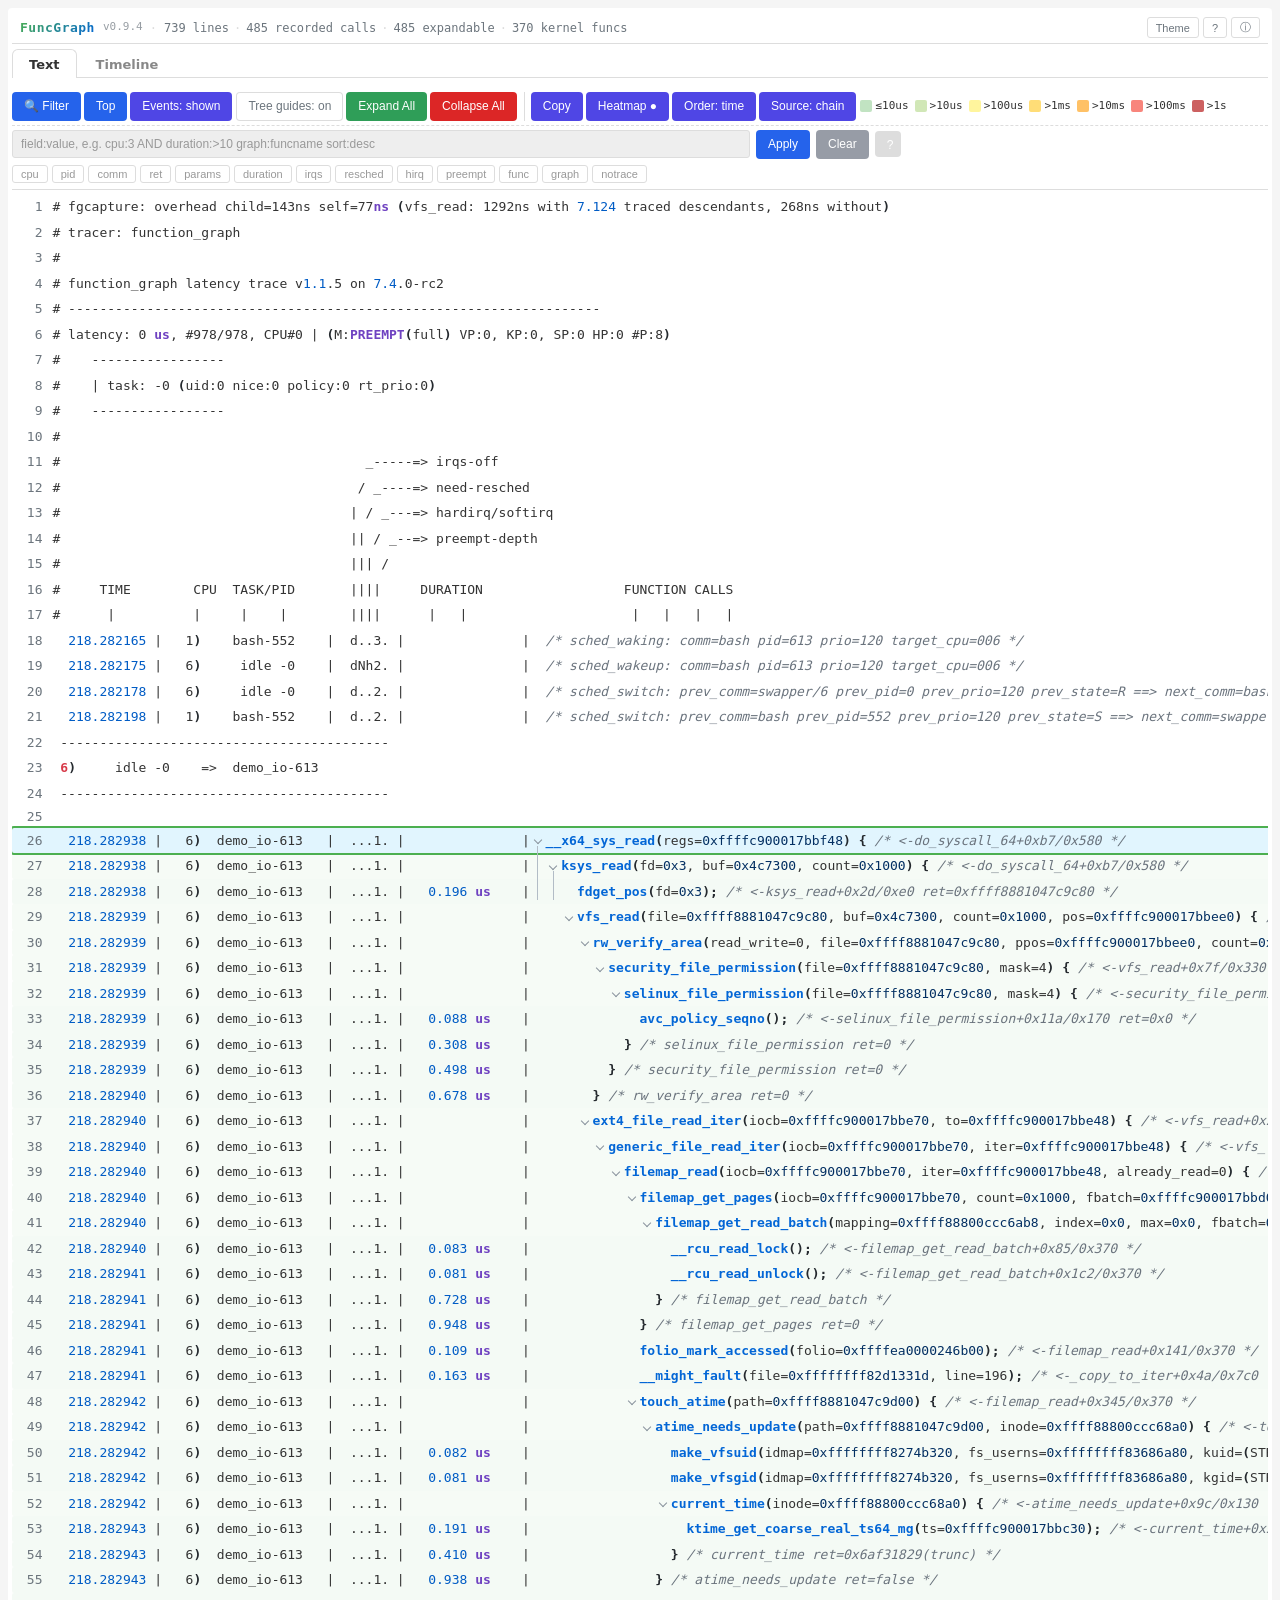
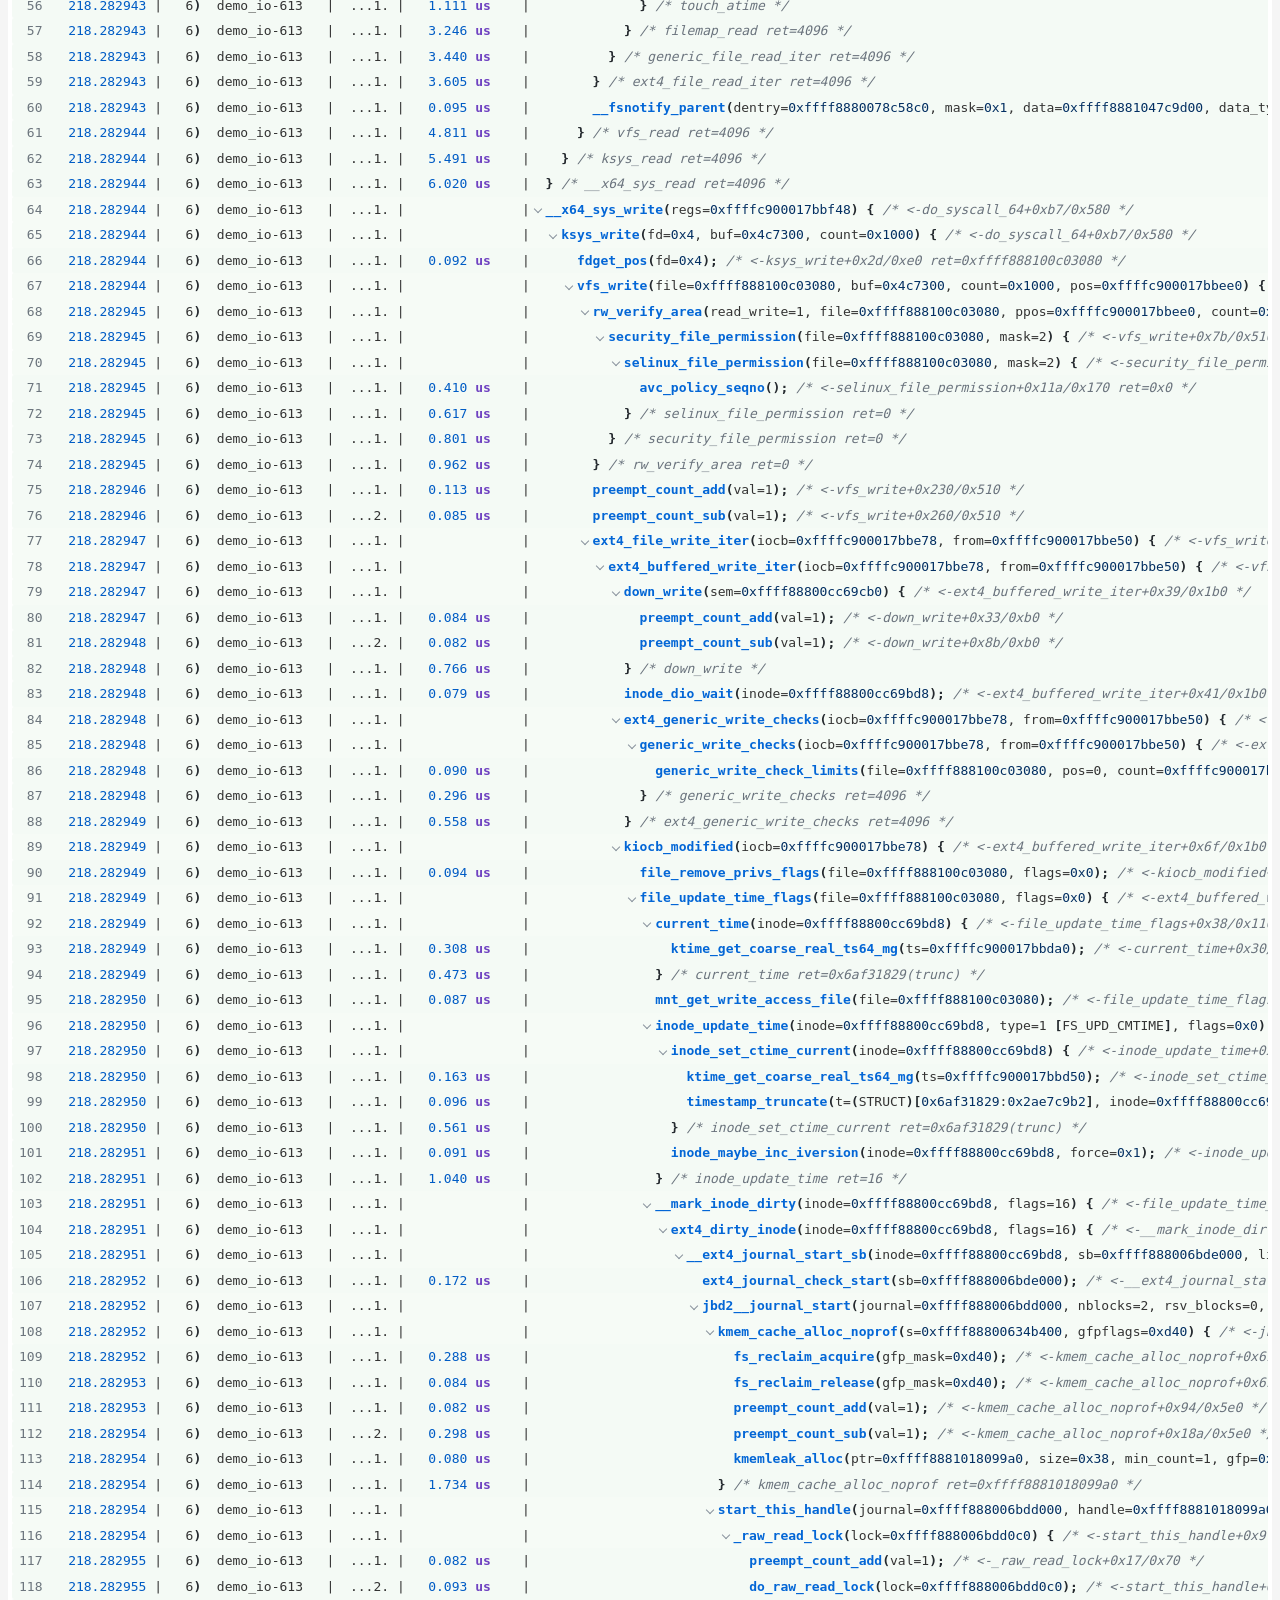
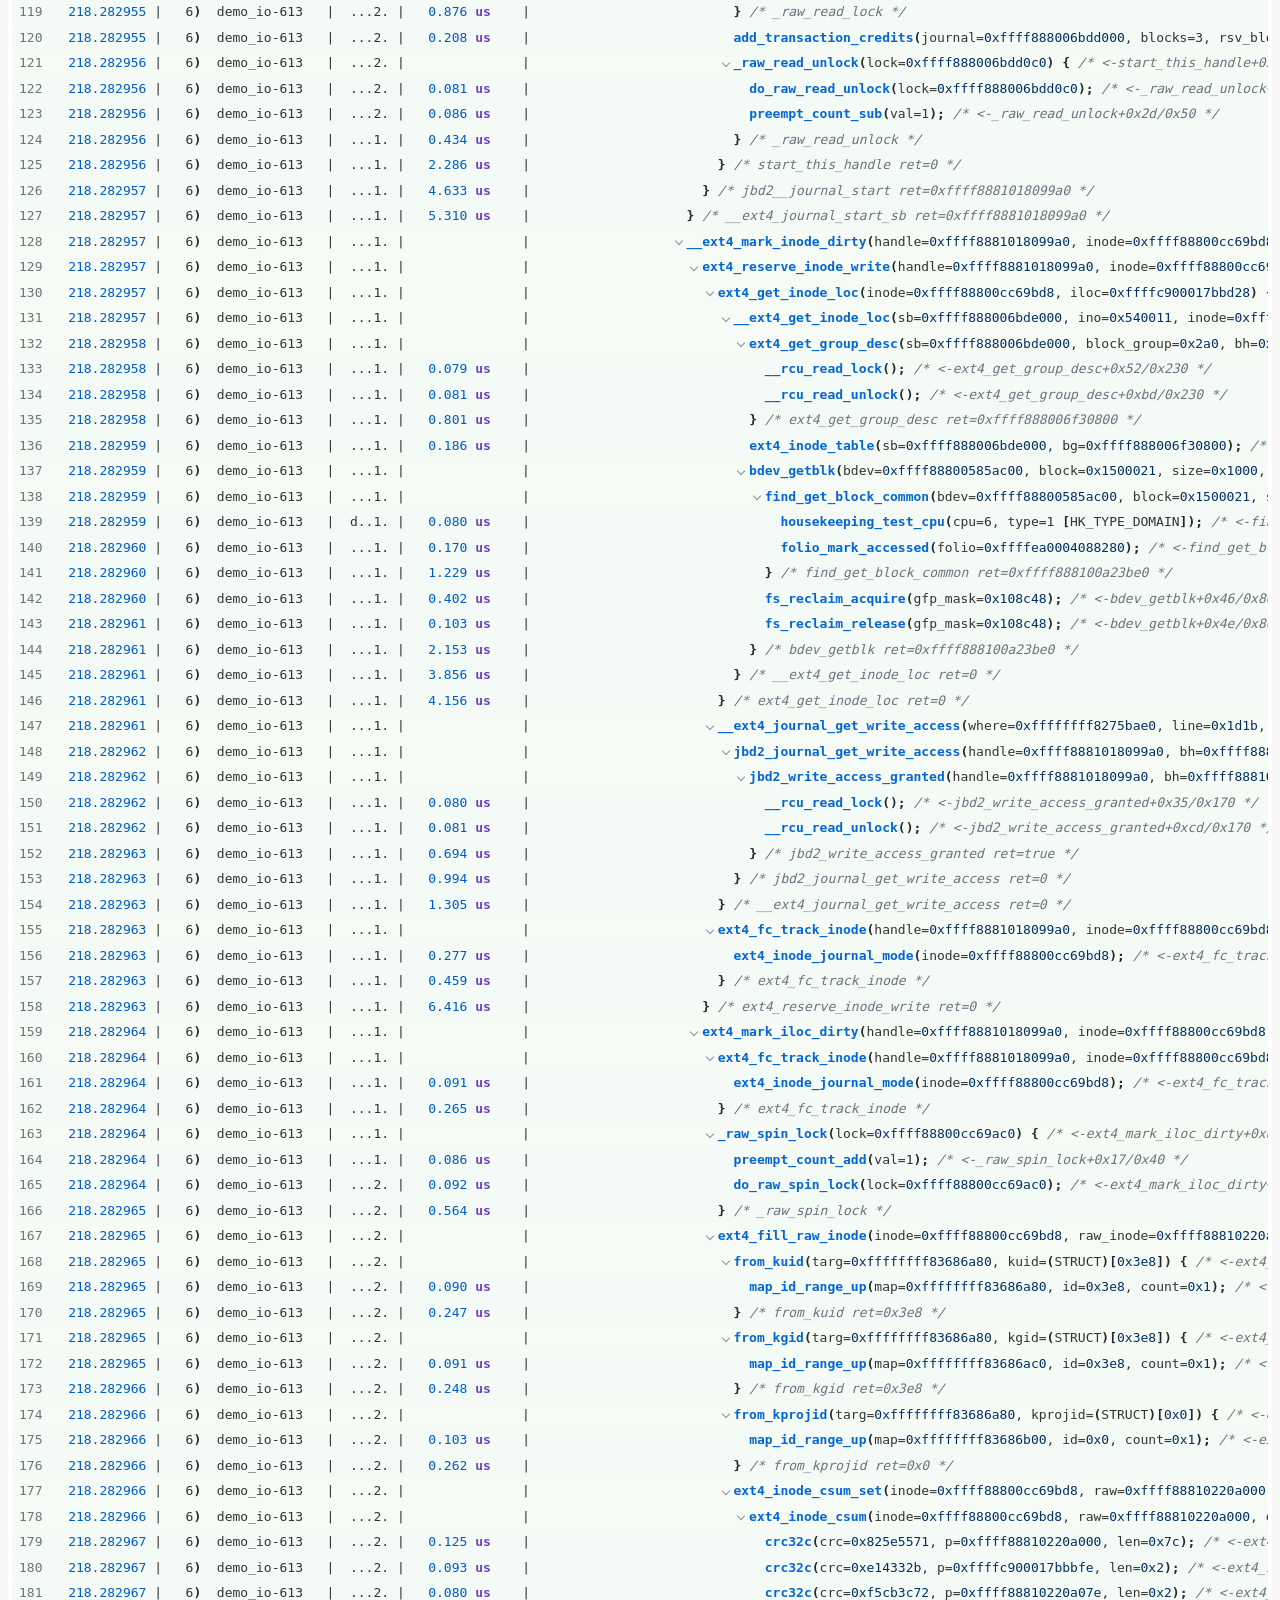
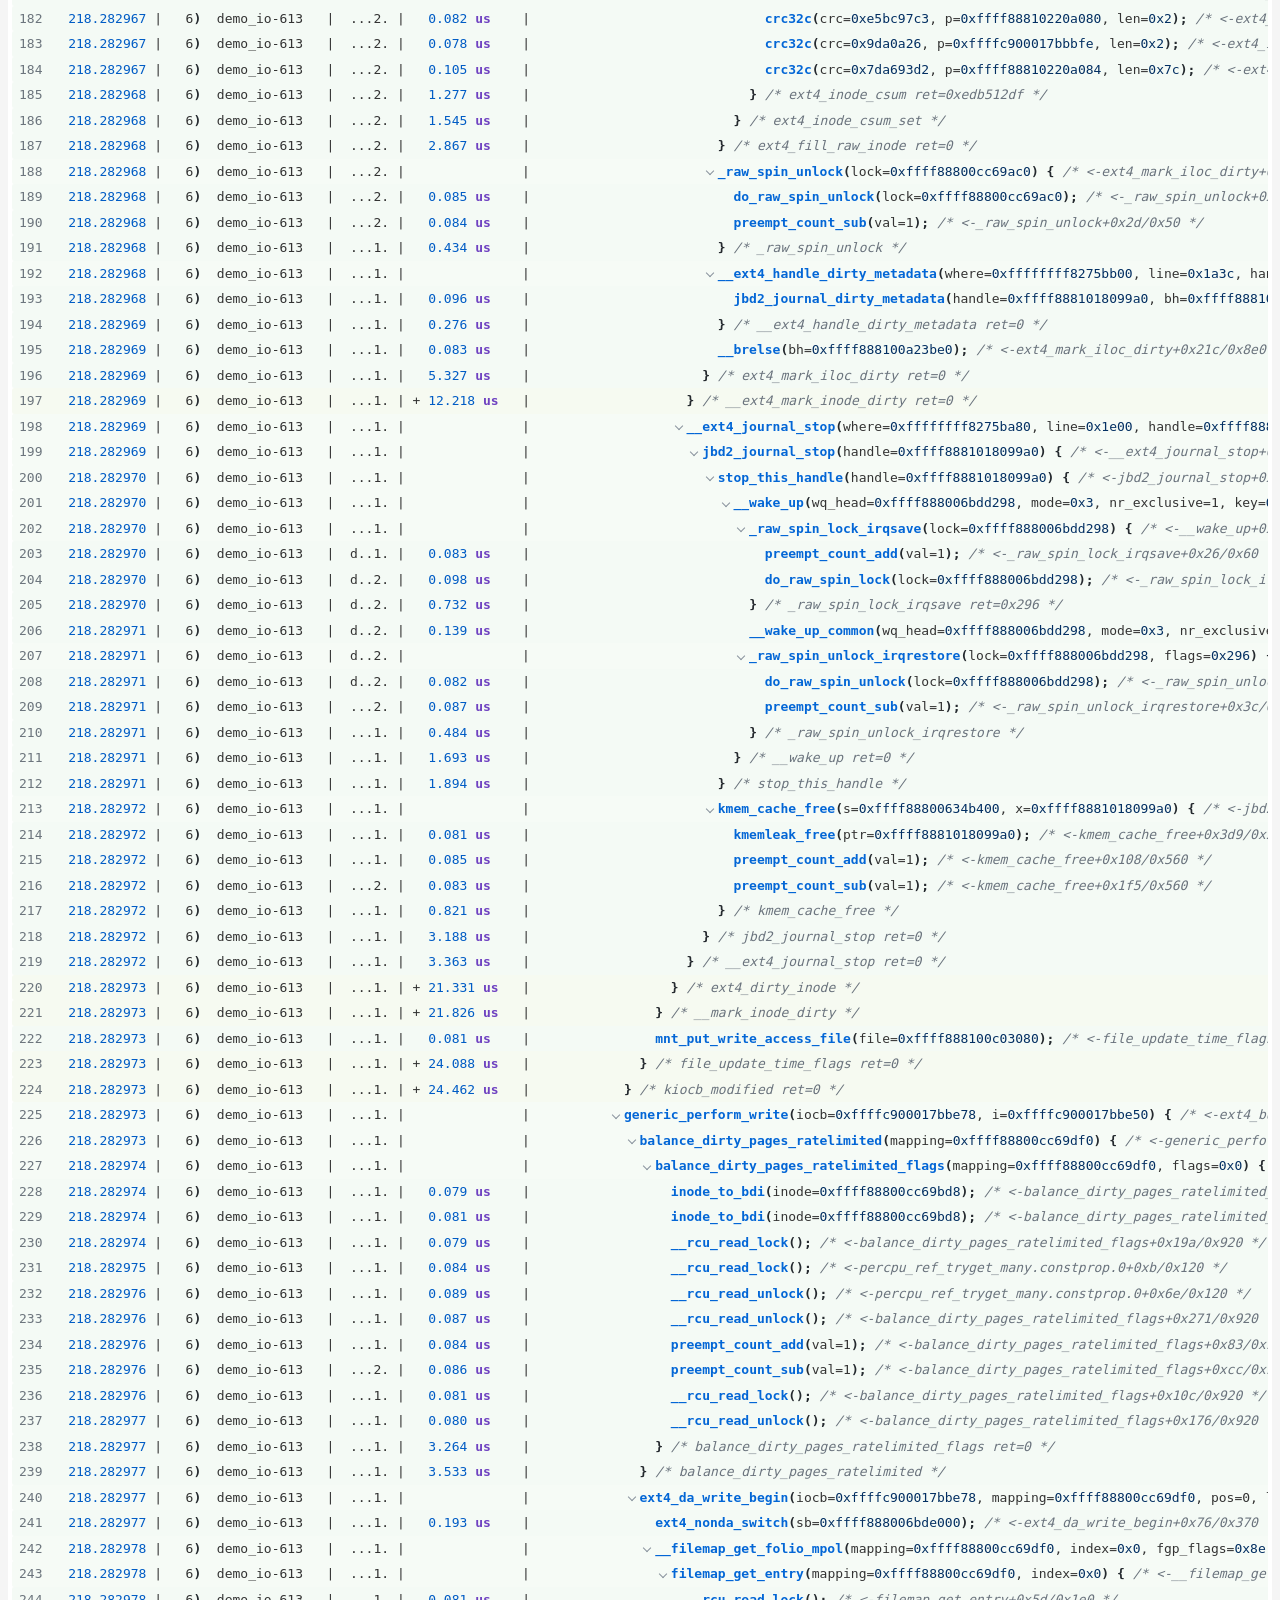
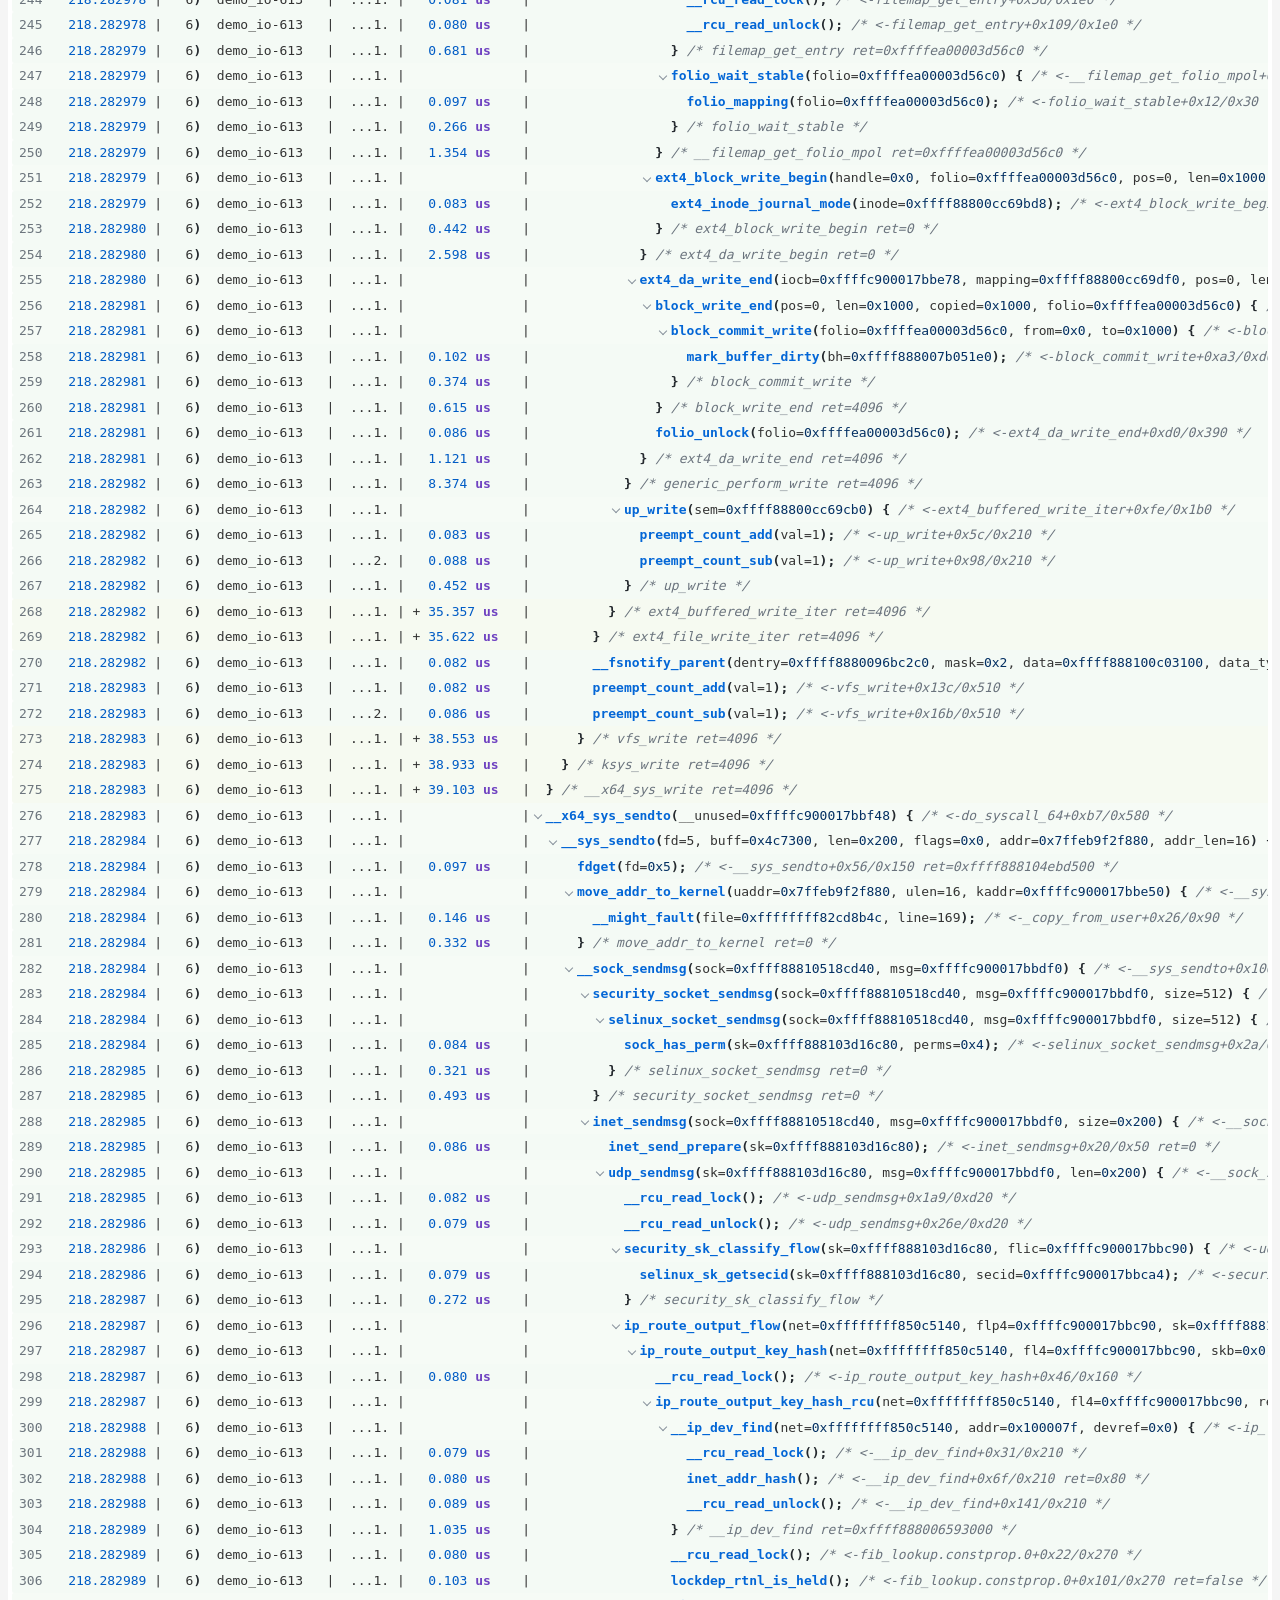
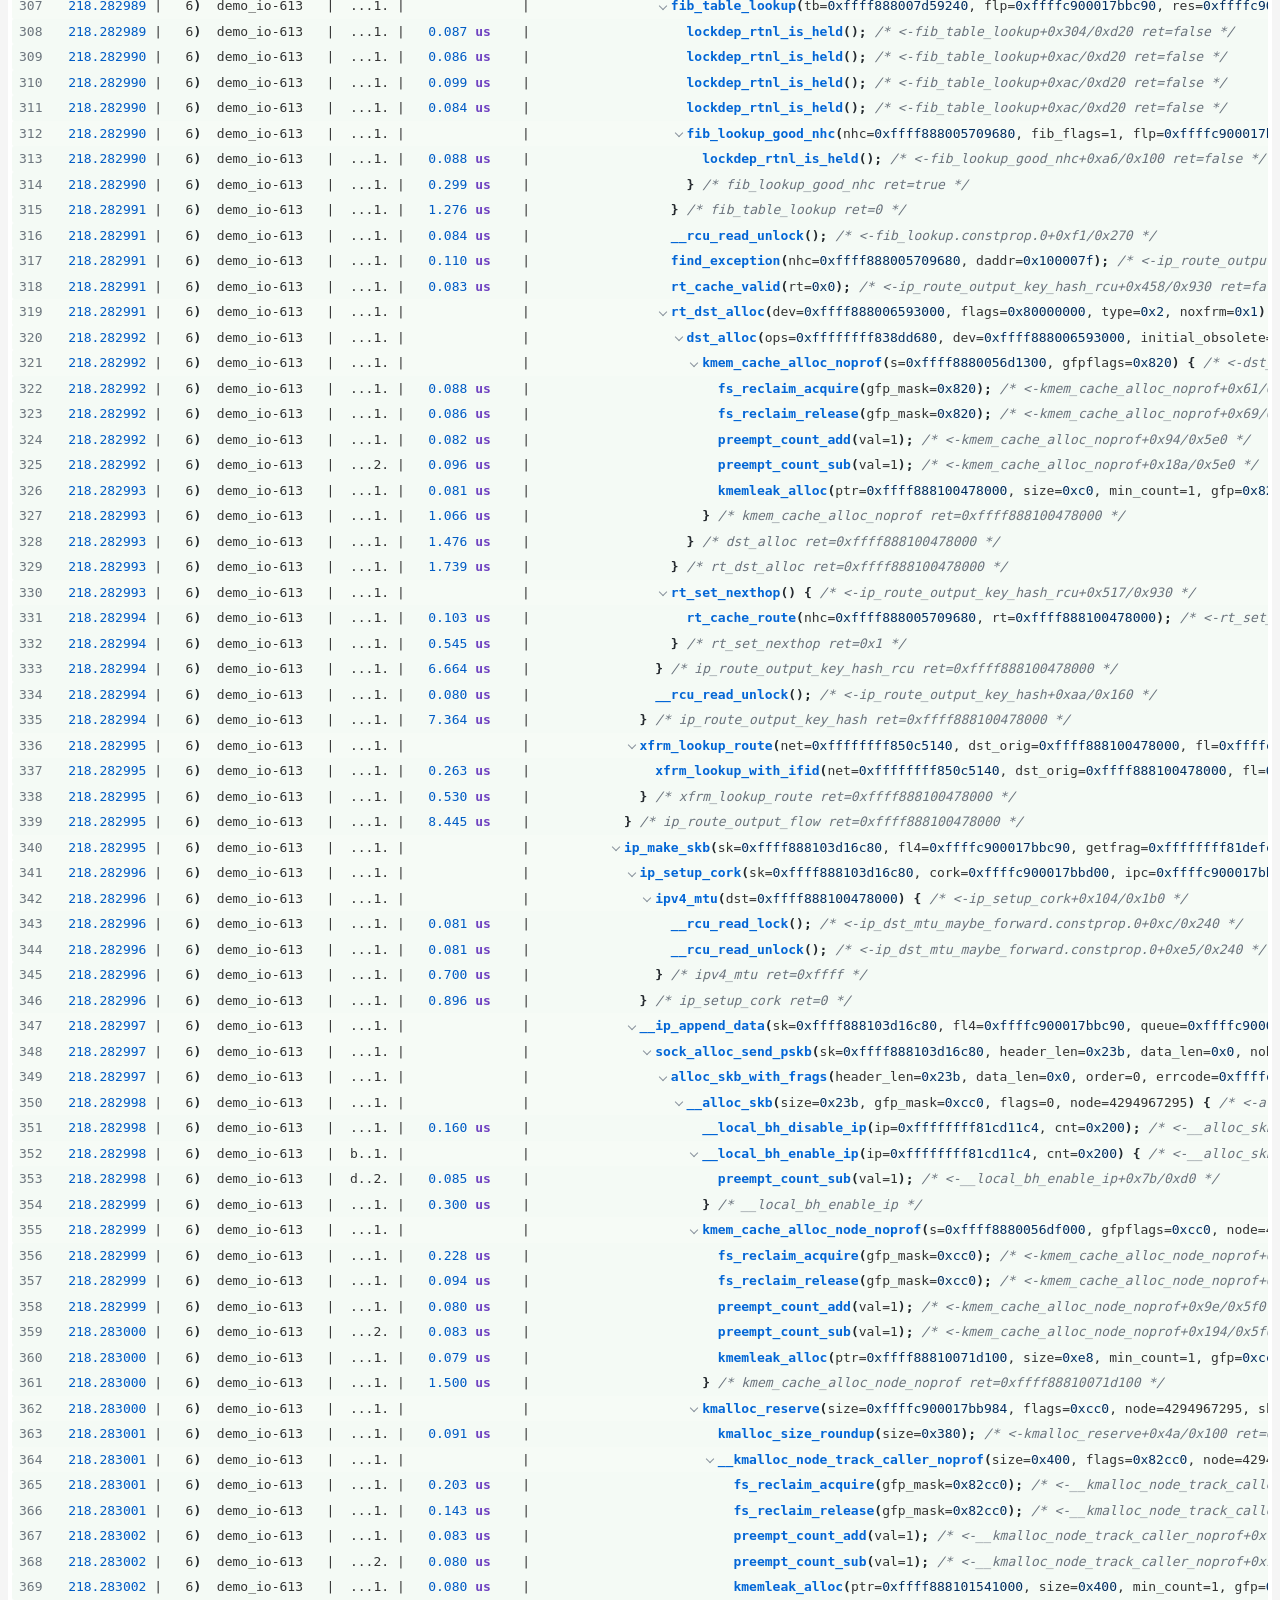
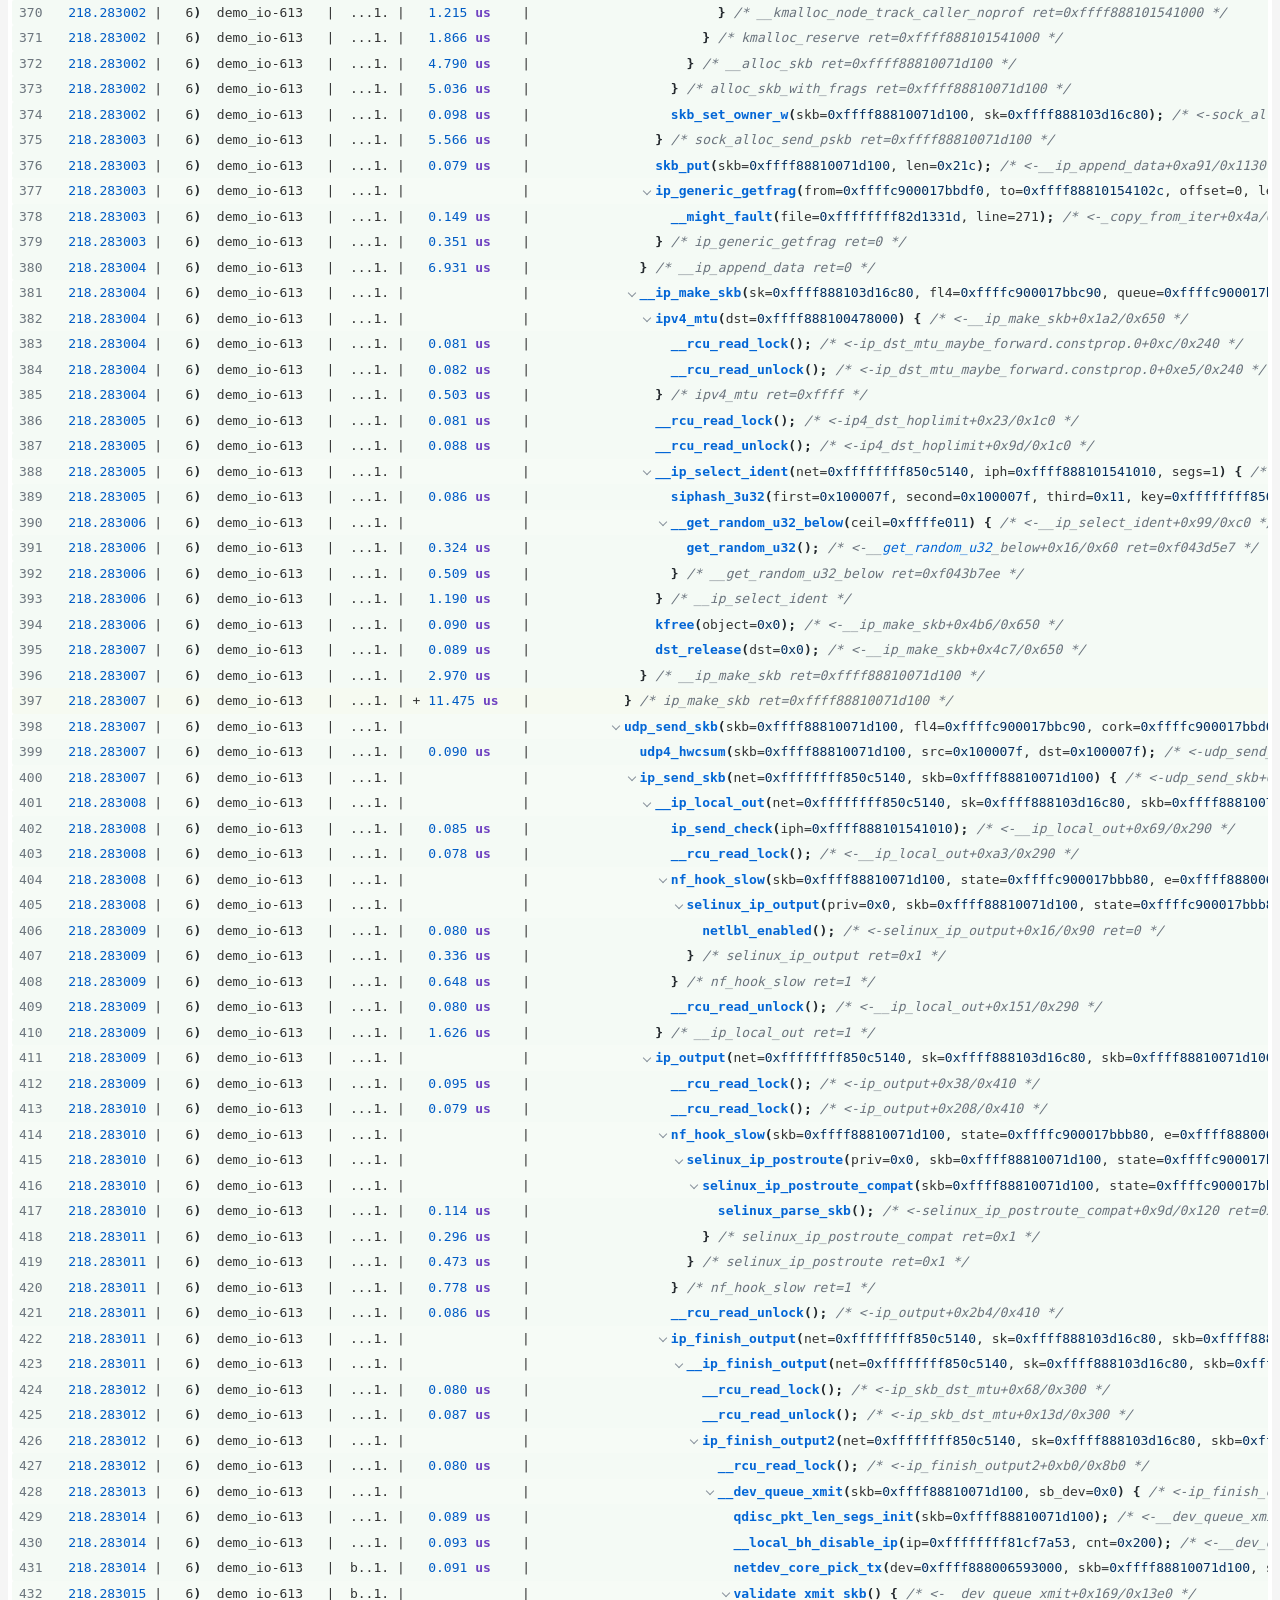
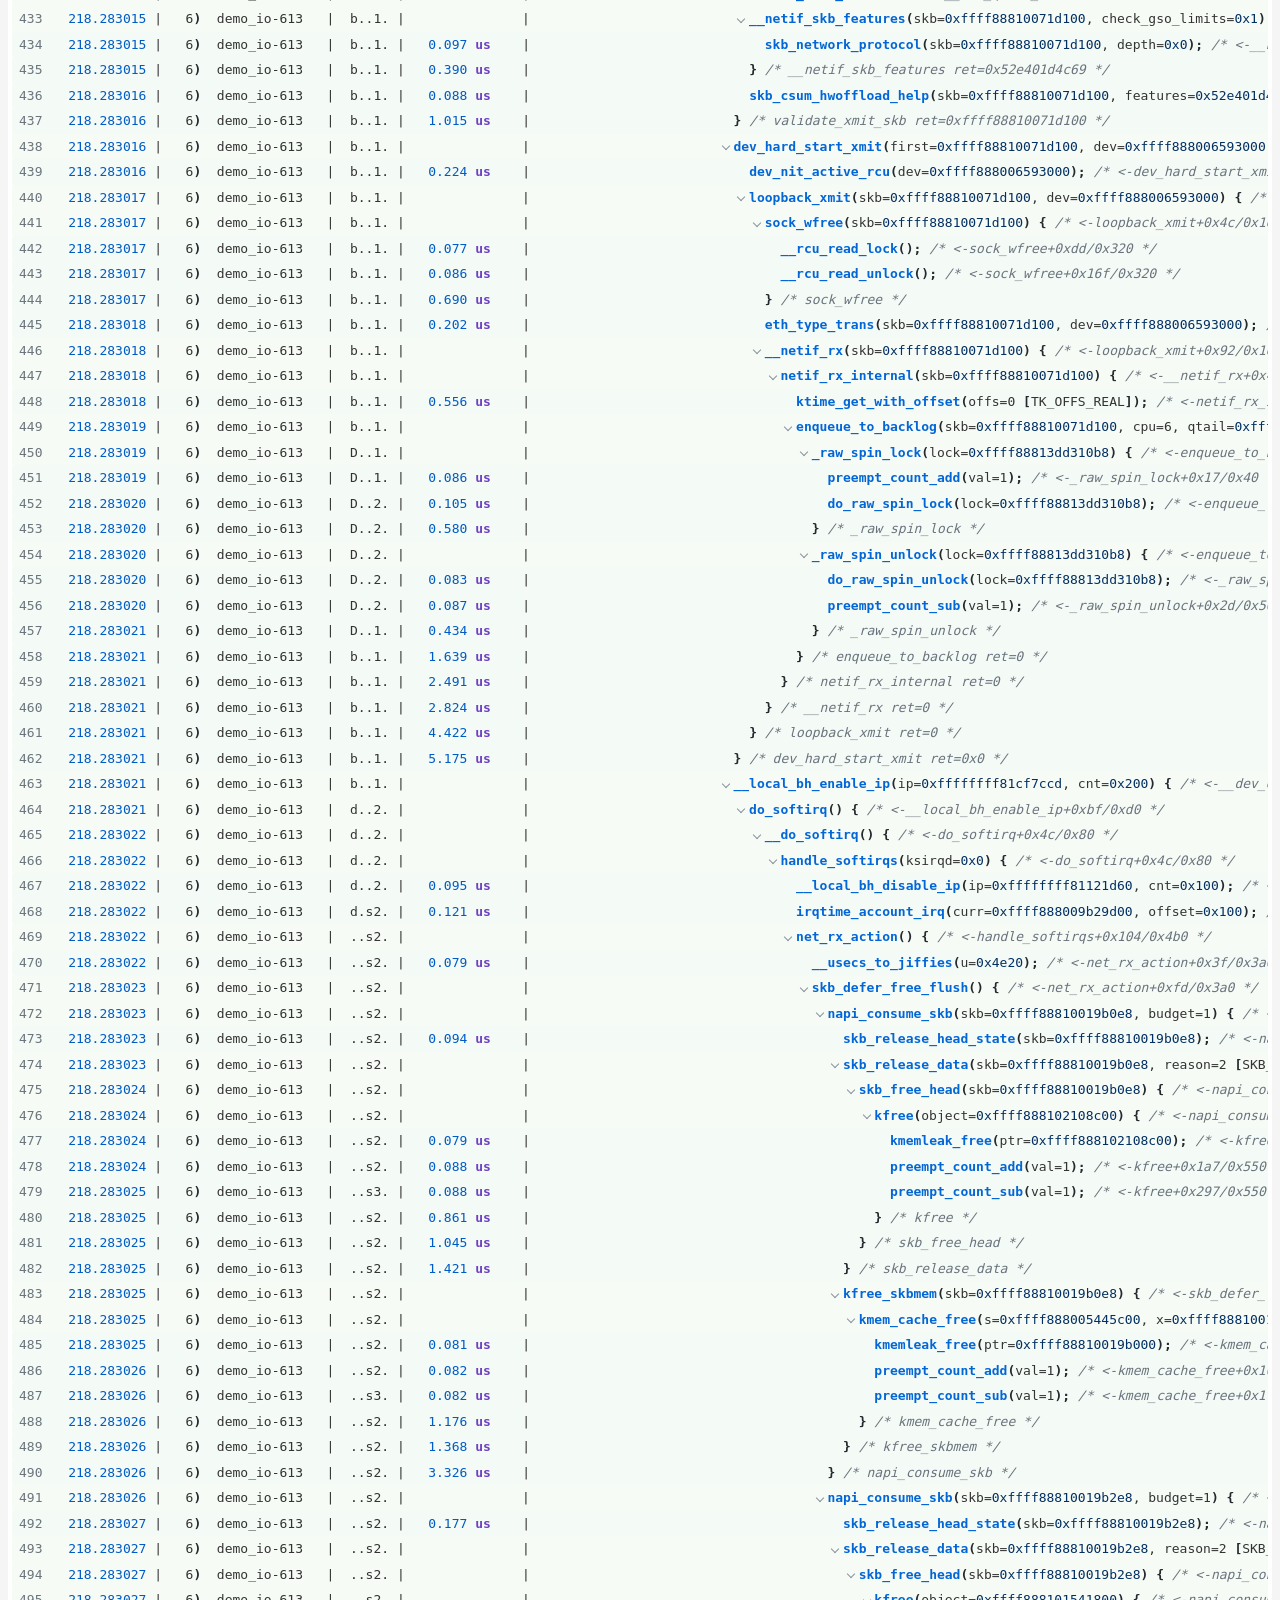
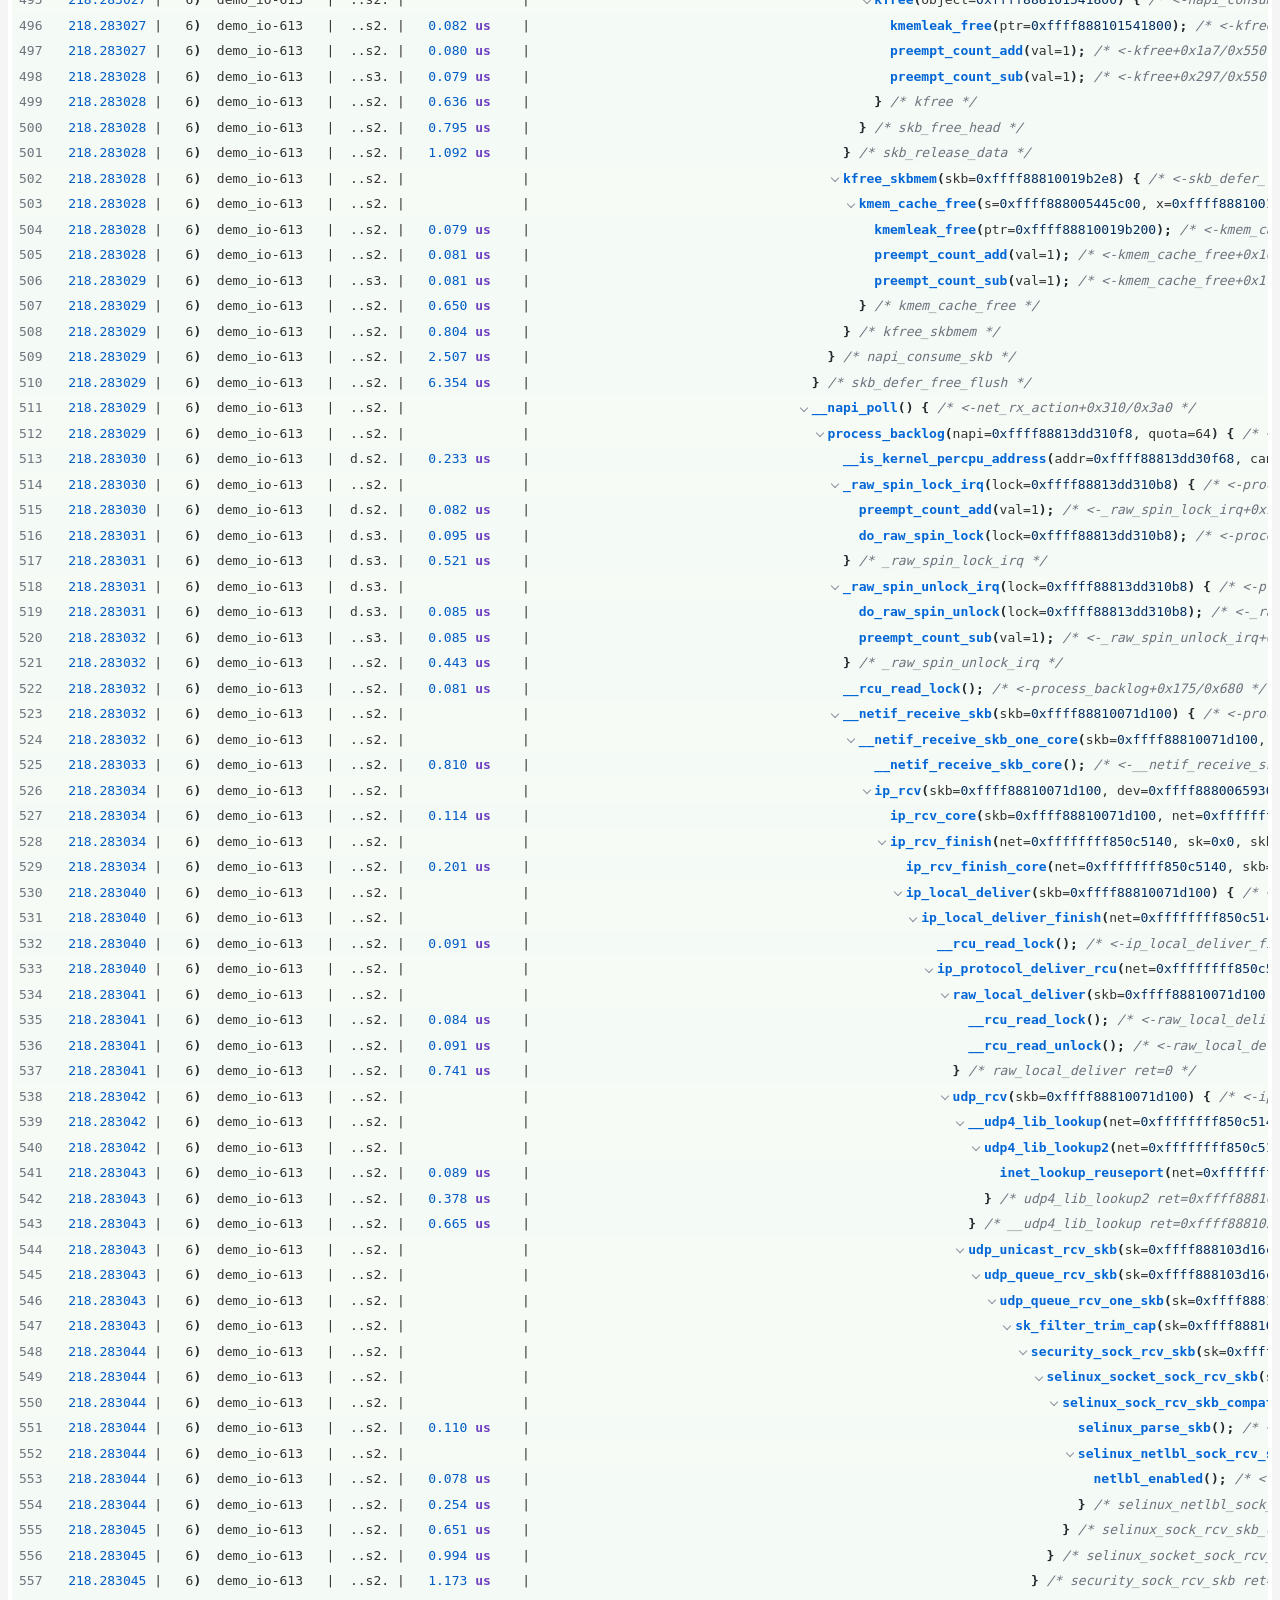
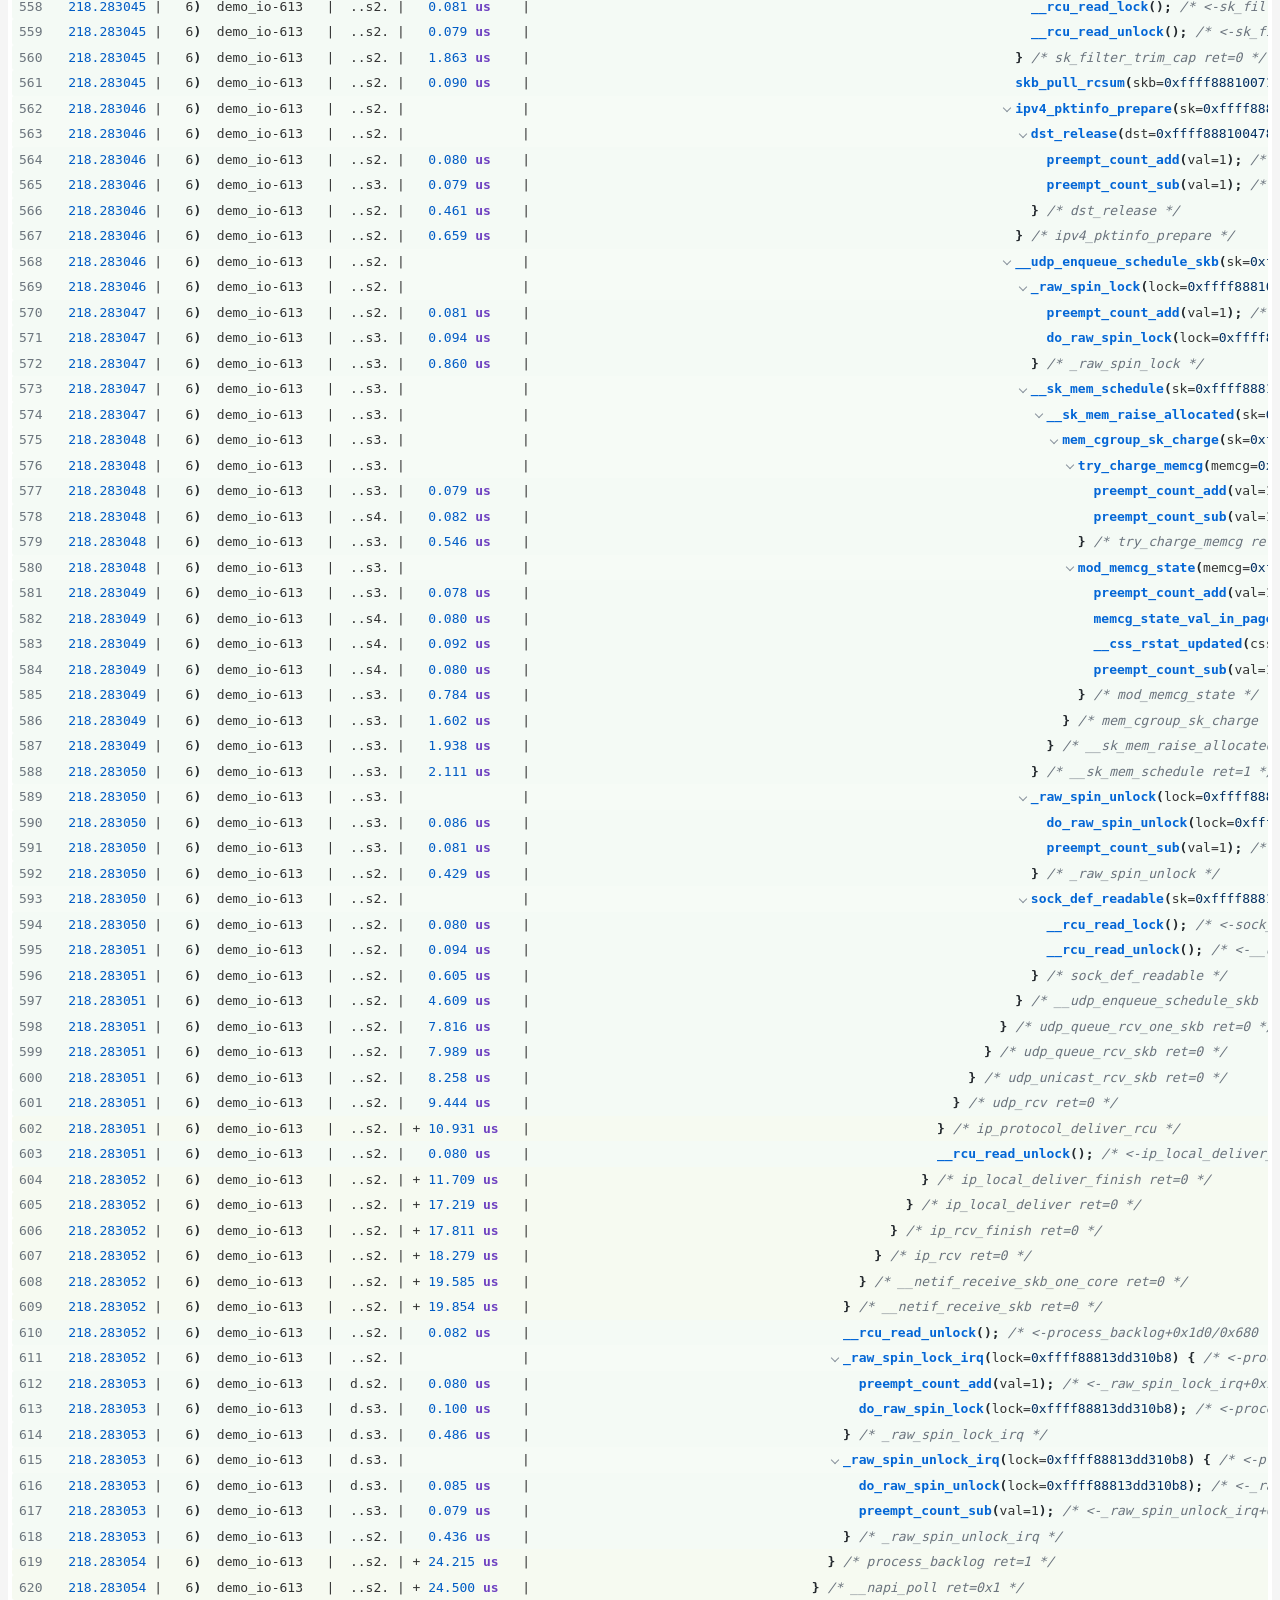
==== sample.html @ 3d15c90c "fix(text): retain all conditions in mixed boolean filters The full Text audit exposed a parser corre" ====
<!DOCTYPE html>
<html lang="en">
<head>
    <meta charset="UTF-8">
    <meta name="viewport" content="width=device-width, initial-scale=1.0">
    <title>FuncGraph v0.9.4 - @dolinux</title>
    <style>
        :root {
            --bg-color: #f5f5f5;
            --container-bg: white;
            --container-bg-hover: #f3f4f6;
            --text-color: #333;
            --text-primary: #333;
            --text-secondary: #999;
            --text-muted: #888;
            --bg-secondary: #f0f0f0;
            --line-hover: #f0f0f0;
            --line-selected: #e3f2fd;
            --line-highlighted: #fff8e1;
            --line-keyboard-select: #e1f5fe;
            --border-color: #ddd;
            --summary-bg: #f8f9fa;
            --summary-text: #6c757d;
            --btn-primary: #4CAF50;
            --btn-primary-hover: #45a049;
            --btn-danger: #f44336;
            --btn-danger-hover: #d32f2f;
            --link-color: #0366d6;
            --expanded-bg: #f9f9f9;
            --guide-color: rgba(76, 175, 80, 0.35);
            --fold-icon: #89939d;
            --tree-guide: #b2bcc6;
            --tree-guide-active: #7a8998;
            --fold-bg: rgba(100, 116, 139, 0.06);
        }
        [data-theme="dark"] {
            --bg-color: #1a1a1a;
            --container-bg: #2d2d2d;
            --container-bg-hover: #3a3a3a;
            --text-color: #e0e0e0;
            --text-primary: #e0e0e0;
            --text-secondary: #777;
            --text-muted: #888;
            --bg-secondary: #363636;
            --line-hover: #3a3a3a;
            --line-selected: #2c3e50;
            --line-highlighted: #5d4037;
            --line-keyboard-select: #01579b;
            --border-color: #444;
            --summary-bg: #2c2c2c;
            --summary-text: #aaa;
            --btn-primary: #4CAF50;
            --btn-primary-hover: #45a049;
            --btn-danger: #f44336;
            --btn-danger-hover: #d32f2f;
            --link-color: #64b5f6;
            --expanded-bg: #363636;
            --guide-color: rgba(102, 187, 106, 0.35);
            --fold-icon: #85919d;
            --tree-guide: #687582;
            --tree-guide-active: #9aaaba;
            --fold-bg: rgba(148, 163, 184, 0.08);
        }
        body {
            font-family: 'SF Mono', Menlo, Consolas, 'DejaVu Sans Mono', 'Courier New', monospace;
            background-color: var(--bg-color);
            padding: 8px;
            line-height: 1.5;
            margin: 0;
            color: var(--text-color);
            transition: background-color 0.3s, color 0.3s;
        }
        .container {
            background: var(--container-bg);
            padding: 4px 4px 4px 4px;
            border-radius: 4px;
            box-shadow: none;
            transition: background-color 0.3s;
            width: auto;
            min-width: 0;
        }
        #textViewport {
            min-width: 0;
            max-width: 100%;
            overflow-x: auto;
        }
        @media print {
            #textViewport { overflow: visible; }
        }
        #content {
            --fg-text-font-size: 13px;
            --fg-text-pad-y: 1px;
            --fg-text-pad-x: 2px;
            width: fit-content;
            min-width: 100%;
            background: var(--container-bg);
        }
        #textWindowBtn[hidden], .fg-window-notice button[hidden] { display: none; }
        .fg-window-notice {
            display: flex;
            align-items: center;
            gap: 8px;
            flex-wrap: wrap;
            padding: 6px 8px;
            color: var(--text-muted);
            background: var(--container-bg);
            border-bottom: 1px solid var(--border-color);
            font: 12px system-ui, sans-serif;
        }
        .fg-window-notice button {
            font: inherit;
            color: var(--text-color);
            background: var(--bg-secondary);
            border: 1px solid var(--border-color);
            border-radius: 4px;
            padding: 3px 7px;
            cursor: pointer;
        }
        #content.fg-windowed { overflow-anchor: none; }
        .fg-window-spacer { pointer-events: none; }
        .fg-window-rows > div { display: flow-root; }
        .fg-window-context {
            position: sticky;
            top: var(--ctl-h, 100px);
            z-index: 5;
            height: 0;
            pointer-events: none;
            user-select: none;
        }
        .fg-window-context[hidden] { display: none; }
        .fg-window-context > .task-group-head {
            position: static;
            margin: 0;
            white-space: nowrap;
            overflow: hidden;
            text-overflow: ellipsis;
        }
        #content.fg-windowed .task-group-head { position: static; }
        @media print {
            .fg-window-context { display: none !important; }
            #content.fg-windowed > * { display: none !important; }
            #content.fg-windowed::before {
                content: 'Windowed Text is not a complete printable document. Choose Full Text before printing.';
                display: block;
            }
        }
        /* Compact single-line page header */
        .page-header {
            display: flex;
            align-items: center;
            gap: 6px;
            padding: 5px 8px;
            margin-bottom: 4px;
            border-bottom: 1px solid var(--border-color);
            font-size: 12px;
            color: var(--summary-text);
            flex-wrap: wrap;
        }
        .page-header .title-main {
            font-size: 13px;
            font-weight: 700;
            background: linear-gradient(135deg, var(--btn-primary), var(--link-color));
            -webkit-background-clip: text;
            -webkit-text-fill-color: transparent;
            background-clip: text;
            letter-spacing: 0.5px;
            margin-right: 2px;
        }
        .header-version {
            font-size: 11px;
            color: var(--summary-text);
            opacity: 0.7;
        }
        .header-sep {
            color: var(--border-color);
            margin: 0 1px;
        }
        .header-stats {
            flex: 1;
            display: flex;
            align-items: center;
            gap: 4px;
            flex-wrap: wrap;
        }
        .header-stats > span {
            white-space: nowrap;
        }
        .header-actions {
            display: flex;
            flex-shrink: 0;
            gap: 4px;
            margin-left: auto;
        }
        .header-btn {
            padding: 2px 8px;
            background: transparent;
            color: var(--summary-text);
            border: 1px solid var(--border-color);
            border-radius: 3px;
            cursor: pointer;
            font-size: 11px;
            transition: background-color 0.15s, color 0.15s;
        }
        .header-btn:hover {
            background: var(--line-hover);
            color: var(--text-color);
        }
        .line-container {
            display: flex;
            align-items: center;
            padding: var(--fg-text-pad-y, 1px) var(--fg-text-pad-x, 2px);
            border-radius: 2px;
            white-space: pre;
            font-family: 'SF Mono', Menlo, Consolas, 'DejaVu Sans Mono', 'Courier New', monospace;
            font-size: var(--fg-text-font-size, 13px);
            cursor: default;
            -webkit-user-select: none;
            -moz-user-select: none;
            -ms-user-select: none;
            user-select: none;
        }
        @supports (overflow-clip-margin: 6px) {
            .text-chunk {
                contain: paint;
                overflow-clip-margin: 6px;
                will-change: transform;
            }
        }
        @supports (content-visibility: auto) and (contain-intrinsic-block-size: 1px) and selector(:has(*)) {
            #content.text-layout-auto > .text-chunk {
                content-visibility: auto;
                contain-intrinsic-inline-size: auto 0px;
                contain-intrinsic-block-size: calc(
                    var(--fg-text-plain-rows, 0) * (var(--fg-text-font-size) * 1.5 + 4px + var(--fg-text-pad-y) * 2) +
                    var(--fg-text-empty-rows, 0) * (var(--fg-text-font-size) * 1.5 + var(--fg-text-pad-y) * 2) +
                    var(--fg-text-expandable-rows, 0) * (max(var(--fg-text-font-size) * 1.5 + 4px, 21px) + var(--fg-text-pad-y) * 2));
            }
            #content.text-layout-auto > .text-chunk.text-layout-reset {
                content-visibility: hidden;
            }
            #content.text-layout-measured > .text-chunk {
                contain-intrinsic-inline-size: var(--fg-text-inline-size, 0px);
            }
            #content.text-layout-auto > .text-chunk.text-layout-measure {
                content-visibility: visible;
                width: max-content;
            }
            #content.text-layout-auto > .text-chunk.text-layout-measure > .expanded-content {
                display: none !important;
            }
            #content.text-layout-measured > .text-chunk.text-layout-witness > .line-container {
                width: max-content;
            }
            #content.text-layout-auto > .text-chunk:focus-within,
            #content.text-layout-auto > .text-chunk:has(> .line-container.keyboard-selected),
            #content.text-layout-auto > .text-chunk:has(> .expanded-content[style*="display: block"]) {
                content-visibility: visible;
            }
            @media print {
                #content.text-layout-auto > .text-chunk { content-visibility: visible; }
            }
        }
        .line-container.expandable {
            cursor: pointer;
        }
        .line-container.expandable:hover {
            background-color: var(--line-hover);
        }
        .line-container.expandable.selected {
            background-color: var(--line-selected);
        }
        .line-container.expandable.highlighted {
            background-color: var(--line-highlighted);
        }
        .line-container.expandable.keyboard-selected {
            background-color: var(--line-keyboard-select);
            outline: 2px solid var(--btn-primary);
        }
        .line-number {
            display: inline-block;
            min-width: 3ch;
            width: auto;
            text-align: right;
            padding-right: 10px;
            color: var(--summary-text);
            text-decoration: none;
            -webkit-user-select: none;
            -moz-user-select: none;
            -ms-user-select: none;
            user-select: none;
            flex-shrink: 0;
            cursor: pointer;
            border-radius: 3px;
            padding-left: 5px;
        }
        .line-number:hover {
            background-color: var(--line-hover);
        }
        .line-number:focus-visible {
            outline: 1px solid var(--tree-guide-active);
            outline-offset: -1px;
            background-color: var(--line-hover);
        }
        .line-content {
            flex-grow: 1;
            padding: 2px 0;
            -webkit-user-select: text;
            -moz-user-select: text;
            -ms-user-select: text;
            user-select: text;
            white-space: pre;
            font-family: 'SF Mono', Menlo, Consolas, 'DejaVu Sans Mono', 'Courier New', monospace;
        }
        .call-indent {
            position: relative;
        }
        .fold-marker {
            display: inline-block;
            position: relative;
            width: 0;
            height: 1.5em;
            height: 1lh;
            vertical-align: top;
            user-select: none;
        }
        .fold-icon {
            display: inline-flex;
            position: absolute;
            left: -2ch;
            top: 50%;
            align-items: center;
            justify-content: center;
            width: 2ch;
            height: 20px;
            padding: 0;
            margin: 0;
            border: 0;
            border-radius: 3px;
            background: transparent;
            color: var(--fold-icon);
            font: inherit;
            cursor: pointer;
            transform: translateY(-50%);
        }
        .fold-icon::before {
            content: '';
            width: 5px;
            height: 5px;
            border-right: 1px solid currentColor;
            border-bottom: 1px solid currentColor;
            transform: rotate(-45deg);
            transition: transform 0.15s ease;
        }
        .fold-icon.expanded::before {
            transform: rotate(45deg);
        }
        .fold-icon:hover, .fold-brace:hover {
            background: var(--bg-secondary);
            color: var(--summary-text);
        }
        .fold-icon:focus-visible, .fold-brace:focus-visible {
            outline: 1px solid var(--summary-text);
            outline-offset: 1px;
        }
        .fold-scope .fold-brace, .fold-scope .fold-close {
            background: var(--fold-bg);
            box-shadow: inset 0 -1px var(--summary-text);
        }
        .fold-scope .fold-icon {
            color: var(--summary-text);
            background: var(--fold-bg);
        }
        @media (any-pointer: coarse) and (max-width: 640px), (any-pointer: coarse) and (max-height: 480px) {
            #content.has-fold-controls { --fold-touch-width: 44px; }
            #content.has-fold-controls .line-container { padding-inline-start: calc(2px + var(--fold-touch-width)); }
            #content.has-fold-controls .fold-entry { position: relative; }
            #content.has-fold-controls .fold-marker { position: static; }
            #content.has-fold-controls .fold-icon {
                inset-inline-start: 0;
                top: 0;
                width: var(--fold-touch-width);
                height: 100%;
                transform: none;
            }
            #content.has-fold-controls .fold-icon:focus-visible { outline-offset: -2px; }
        }
        .fold-guide-layer {
            position: fixed;
            top: 0;
            left: 0;
            width: 100%;
            height: 100%;
            pointer-events: none;
            z-index: 3;
        }
        .fold-brace {
            padding: 0;
            margin: 0;
            border: 0;
            border-radius: 2px;
            background: transparent;
            color: inherit;
            font: inherit;
            cursor: pointer;
        }
        .fold-entry.folded .fold-brace::after {
            content: ' … }';
            color: var(--summary-text);
        }
        .fold-close {
            display: inline-block;
            position: relative;
        }
        .fold-entry {
            background-color: rgba(76, 175, 80, 0.05);
        }
        [data-theme="dark"] .fold-entry {
            background-color: rgba(102, 187, 106, 0.08);
        }
        /* 折叠时的高亮样式：更醒目的背景与图标颜色 */
        .fold-entry.folded {
            background-color: var(--fold-bg);
            color: var(--text-muted);
        }
        [data-theme="dark"] .fold-entry.folded {
            background-color: var(--fold-bg);
            color: var(--text-muted);
        }
        .fold-exit {
            background-color: rgba(244, 67, 54, 0.05);
        }
        [data-theme="dark"] .fold-exit {
            background-color: rgba(239, 83, 80, 0.08);
        }
        .fold-inner {
            background-color: rgba(33, 150, 243, 0.03);
        }
        [data-theme="dark"] .fold-inner {
            background-color: rgba(33, 150, 243, 0.05);
        }
        /* Duration heatmap colors — based on ftrace prefix markers */
        /* 1: ≤10us(space)  2: >10us(+)  3: >100us(!)  4: >1ms(#)  5: >10ms(*)  6: >100ms(@)  7: >1s($) */
        .line-container[data-heat="1"] { background-color: rgba(76, 175, 80, 0.06); }   /* green - fast */
        .line-container[data-heat="2"] { background-color: rgba(139, 195, 74, 0.08); }  /* light green */
        .line-container[data-heat="3"] { background-color: rgba(255, 235, 59, 0.10); }  /* yellow */
        .line-container[data-heat="4"] { background-color: rgba(255, 193, 7, 0.12); }   /* amber */
        .line-container[data-heat="5"] { background-color: rgba(255, 152, 0, 0.15); }   /* orange */
        .line-container[data-heat="6"] { background-color: rgba(244, 67, 54, 0.18); }   /* red */
        .line-container[data-heat="7"] { background-color: rgba(183, 28, 28, 0.22); }   /* dark red - slowest */
        [data-theme="dark"] .line-container[data-heat="1"] { background-color: rgba(76, 175, 80, 0.10); }
        [data-theme="dark"] .line-container[data-heat="2"] { background-color: rgba(139, 195, 74, 0.12); }
        [data-theme="dark"] .line-container[data-heat="3"] { background-color: rgba(255, 235, 59, 0.14); }
        [data-theme="dark"] .line-container[data-heat="4"] { background-color: rgba(255, 193, 7, 0.16); }
        [data-theme="dark"] .line-container[data-heat="5"] { background-color: rgba(255, 152, 0, 0.20); }
        [data-theme="dark"] .line-container[data-heat="6"] { background-color: rgba(244, 67, 54, 0.24); }
        [data-theme="dark"] .line-container[data-heat="7"] { background-color: rgba(183, 28, 28, 0.28); }
        /* Hide heatmap colors when disabled */
        .heatmap-off .line-container[data-heat] {
            background-color: transparent !important;
        }
        /* Restore fold entry/exit/inner colors even when heatmap is off */
        .heatmap-off .fold-entry[data-heat] { background-color: rgba(76, 175, 80, 0.05) !important; }
        .heatmap-off .fold-exit[data-heat] { background-color: rgba(244, 67, 54, 0.05) !important; }
        .heatmap-off .fold-inner[data-heat] { background-color: rgba(33, 150, 243, 0.03) !important; }
        .heatmap-off .fold-entry.folded[data-heat] { background-color: var(--fold-bg) !important; }
        [data-theme="dark"] .heatmap-off .fold-entry[data-heat] { background-color: rgba(102, 187, 106, 0.08) !important; }
        [data-theme="dark"] .heatmap-off .fold-exit[data-heat] { background-color: rgba(239, 83, 80, 0.08) !important; }
        [data-theme="dark"] .heatmap-off .fold-inner[data-heat] { background-color: rgba(33, 150, 243, 0.05) !important; }
        [data-theme="dark"] .heatmap-off .fold-entry.folded[data-heat] { background-color: var(--fold-bg) !important; }
        /* Fold summary (P2) */
        .fold-summary {
            color: var(--summary-text);
            font-size: 0.85em;
            margin-left: 8px;
            margin-right: 8px;
            opacity: 0.8;
        }
        .fold-summary .summary-count, .fold-summary .summary-time { color: inherit; }
        .fold-summary .summary-error { color: #f44336; }
        [data-theme="dark"] .fold-summary .summary-error { color: #EF5350; }
        /* Heatmap legend */
        .heatmap-legend {
            display: none;
            font-size: 11px;
            gap: 2px;
            flex-wrap: wrap;
            max-width: 100%;
            min-width: 0;
            align-items: center;
            color: var(--text-color);
        }
        .heatmap-legend.visible { display: inline-flex; }
        .heatmap-legend-level { display: inline-flex; flex: none; gap: 2px; align-items: center; }
        .heatmap-legend-item {
            display: inline-block;
            width: 12px;
            height: 12px;
            border-radius: 2px;
            vertical-align: middle;
        }
        .heatmap-legend-label {
            margin: 0 4px 0 1px;
            white-space: nowrap;
        }
        .func-name-link {
            color: var(--link-color);
            text-decoration: none;
            cursor: pointer;
        }
        .func-name-link:hover {
            text-decoration: underline;
        }
        .expand-btn {
            display: inline-block;
            width: 16px;
            height: 16px;
            background-color: var(--btn-primary);
            color: white;
            border-radius: 50%;
            text-align: center;
            line-height: 16px;
            font-size: 12px;
            margin-left: 5px;
            cursor: pointer;
            opacity: 0.5;
            transition: opacity 0.2s, background-color 0.2s;
            -webkit-user-select: none;
            -moz-user-select: none;
            -ms-user-select: none;
            user-select: none;
            vertical-align: middle;
            flex-shrink: 0;
            margin-top: 5px;  /* Center align with line content */
        }
        .expand-btn:hover {
            opacity: 1;
            background-color: var(--btn-primary-hover);
        }
        .fg-source-status {
            white-space: normal;
            color: var(--summary-text);
            padding: 6px 0;
        }
        .expanded-content {
            display: none;
            margin-left: 40px;
            padding: 6px 8px;
            background-color: var(--expanded-bg);
            border-left: 2px solid var(--tree-guide);
            border-radius: 0;
            white-space: pre;
            font-family: 'SF Mono', Menlo, Consolas, 'DejaVu Sans Mono', 'Courier New', monospace;
            font-size: 12px;
        }
        .trace-space, .trace-user-source { color: var(--text-muted); }
        [data-boundary="user-kernel"] .trace-space { border-bottom: 1px solid currentColor; }
        .location-link {
            display: block;
            padding: 3px 5px;
            color: var(--link-color);
            text-decoration: none;
            margin: 2px 0;
            border-radius: 3px;
            white-space: pre;
        }
        .location-link:hover {
            background-color: var(--line-hover);
            text-decoration: underline;
        }
        .source-line {
            display: block;
            padding: 2px 0;
            white-space: pre;
            font-family: 'SF Mono', Menlo, Consolas, 'DejaVu Sans Mono', 'Courier New', monospace;
            font-size: 12px;
        }
        .current-line {
            background-color: var(--line-highlighted);
        }
        .info-panel {
            display: none;
            margin: 0;
            padding: 12px;
            background-color: rgba(0, 0, 0, 0.02);
            border-radius: 0 0 5px 5px;
            border: 1px solid var(--border-color);
            border-top: none;
            border-left: 3px solid var(--btn-primary);
            margin-bottom: 15px;
            font-size: 11px;
        }
        .info-panel.show {
            display: block;
        }
        [data-theme="dark"] .info-panel {
            background-color: rgba(255, 255, 255, 0.03);
        }
        .info-section-title {
            font-weight: 600;
            color: var(--text-color);
            margin-bottom: 8px;
            font-size: 11px;
        }
        .info-section-divider {
            border-top: 1px solid var(--border-color);
            margin: 8px 0;
        }
        .info-item {
            display: flex;
            margin-bottom: 6px;
            font-size: 11px;
            line-height: 1.5;
        }
        .info-item:last-child {
            margin-bottom: 0;
        }
        .info-label {
            min-width: 100px;
            font-weight: 600;
            color: var(--summary-text);
            margin-right: 12px;
        }
        .info-value {
            flex: 1;
            color: var(--text-color);
            word-break: break-all;
        }
        /* Clear button - gray with trash icon */
        .clear-btn {
            background-color: rgba(107, 114, 128, 0.7);
            color: white;
            padding: 8px 10px;
            font-size: 14px;
        }
        .clear-btn:hover {
            background-color: rgba(75, 85, 99, 0.8);
        }

        /* Control bar - horizontal toolbar */
        /* .controls 保持悬浮在右下角，内含水平工具栏 */
        /* Controls: sticky bar at the top of the page (toolbar first, filter below) */
        .controls {
            position: sticky;
            top: var(--view-tabs-h, 0px);
            z-index: 1000;
            display: flex;
            flex-direction: column-reverse;
            align-items: stretch;
            gap: 4px;
            padding: 4px 0 6px;
            margin-bottom: 4px;
            background: var(--container-bg);
            border-bottom: 1px solid var(--border-color);
        }
        .controls .toolbar { box-shadow: none; border: none; padding: 0; background: transparent; }
        .controls .filter-box { box-shadow: none; padding: 4px 0 0; border: none; border-top: 1px dashed var(--border-color); border-radius: 0; background: transparent; }
        .controls .filter-input-row input { min-width: 0; max-width: 720px; }
        /* anchors must not hide under the sticky bar */
        .line-container { scroll-margin-top: calc(var(--ctl-h, 86px) + 4px); }
        .toolbar {
            display: flex;
            gap: 4px;
            align-items: center;
            background: var(--container-bg);
            border: 1px solid var(--border-color);
            border-radius: 8px;
            padding: 5px 8px;
            box-shadow: 0 2px 8px rgba(0,0,0,0.15);
            flex-wrap: wrap;
        }
        [data-theme="dark"] .toolbar {
            box-shadow: 0 2px 8px rgba(0,0,0,0.4);
        }
        .btn-group {
            display: inline-flex;
            gap: 3px;
        }
        .btn-group + .btn-group {
            margin-left: 3px;
            padding-left: 6px;
            border-left: 1px solid var(--border-color);
        }
        .text-startup-status { padding: 24px 10px; color: var(--text-muted); font-size: 13px; }
        .text-more, #textFilterStatus { display: none; }
        .text-toolbar-options { display: contents; }
        .text-compact .text-more, .text-compact #textFilterStatus:not([hidden]) { display: inline-block; }
        .text-compact .toolbar > .btn-group .control-btn { min-width: 44px; min-height: 44px; }
        .text-compact .text-toolbar-options { display: none; }
        .text-compact[data-panel="more"] .text-toolbar-options { display: flex; flex-wrap: wrap; align-items: flex-start; gap: 6px; }
        .text-compact[data-panel="more"] .btn-group { flex-wrap: wrap; }
        .text-compact[data-panel="more"] .text-toolbar-options .btn-group { margin: 0; padding: 0; border: 0; }
        .controls.text-compact .filter-box, .controls.text-compact .text-toolbar-options {
            position: absolute;
            inset: 100% 0 auto;
            box-sizing: border-box;
            max-height: min(52vh, 370px);
            padding: 10px;
            overflow: auto;
            overscroll-behavior: contain;
            border: 1px solid var(--border-color);
            border-radius: 8px;
            background: var(--container-bg);
            box-shadow: 0 8px 20px rgba(0,0,0,.20);
        }
        .text-compact .filter-input-row input { min-width: 0; font-size: 16px; }
        .text-compact .filter-input-row input::placeholder { font-size: 12px; }
        .text-compact .filter-tag { white-space: normal; overflow-wrap: anywhere; max-width: 100%; }
        .text-compact :is(.filter-box, .text-toolbar-options) button { min-height: 34px; }

        /* Filter box styles */
        .filter-box {
            display: flex;
            flex-direction: column;
            gap: 6px;
            padding: 8px;
            background: var(--container-bg);
            border: 1px solid var(--border-color);
            border-radius: 8px;
            box-shadow: 0 2px 8px rgba(0,0,0,0.15);
        }
        [data-theme="dark"] .filter-box {
            box-shadow: 0 2px 8px rgba(0,0,0,0.4);
        }
        .filter-input-row {
            display: flex;
            gap: 6px;
            align-items: center;
        }
        .filter-input-row input {
            flex: 1;
            padding: 6px 8px;
            border: 1px solid var(--border-color);
            border-radius: 3px;
            background: rgba(200, 200, 200, 0.3);
            color: var(--text-primary);
            font-size: 12px;
            min-width: 200px;
        }
        [data-theme="dark"] .filter-input-row input {
            background: rgba(100, 100, 100, 0.3);
        }
        .filter-input-row input:focus {
            outline: none;
            border-color: var(--btn-primary);
        }
        .filter-input-row input::placeholder {
            color: var(--text-secondary);
        }
        /* Filter tags */
        .filter-tags {
            display: flex;
            flex-wrap: wrap;
            gap: 4px;
            min-height: 0;
        }
        .filter-tags:empty {
            display: none;
        }
        .filter-tag {
            display: inline-flex;
            align-items: center;
            gap: 4px;
            padding: 2px 8px;
            border-radius: 12px;
            font-size: 11px;
            background: var(--btn-primary);
            color: white;
            cursor: default;
            white-space: nowrap;
        }
        .filter-tag .tag-remove {
            cursor: pointer;
            font-size: 13px;
            line-height: 1;
            opacity: 0.8;
        }
        .filter-tag .tag-remove:hover {
            opacity: 1;
        }
        .filter-tag-logic {
            background: transparent;
            color: var(--text-secondary);
            font-weight: bold;
            font-size: 11px;
            padding: 2px 4px;
            cursor: pointer;
            border: 1px dashed var(--border-color);
            border-radius: 4px;
        }
        .filter-tag-logic:hover {
            background: var(--border-color);
            color: var(--text-primary);
        }
        /* Field selector buttons */
        .filter-fields {
            display: flex;
            flex-wrap: wrap;
            gap: 4px;
        }
        .field-btn {
            padding: 2px 8px;
            font-size: 11px;
            border: 1px solid var(--border-color);
            border-radius: 3px;
            background: transparent;
            color: var(--text-secondary);
            cursor: pointer;
            position: relative;
        }
        .field-btn:hover {
            background: var(--border-color);
            color: var(--text-primary);
        }
        .field-btn.active {
            background: var(--btn-primary);
            color: white;
            border-color: var(--btn-primary);
        }
        /* Field dropdown */
        .field-dropdown {
            position: fixed;
            min-width: 140px;
            max-height: 200px;
            overflow-y: auto;
            background: var(--container-bg);
            border: 1px solid var(--border-color);
            border-radius: 4px;
            box-shadow: 0 -2px 8px rgba(0,0,0,0.2);
            z-index: 3000;
            padding: 4px 0;
        }
        [data-theme="dark"] .field-dropdown {
            box-shadow: 0 -2px 8px rgba(0,0,0,0.5);
        }
        .field-dropdown-item {
            display: flex;
            align-items: center;
            gap: 6px;
            padding: 4px 8px;
            font-size: 11px;
            cursor: pointer;
            color: var(--text-primary);
        }
        .field-dropdown-item:hover {
            background: rgba(180, 180, 180, 0.3);
        }
        .field-dropdown-item input[type="checkbox"] {
            margin: 0;
            cursor: pointer;
        }
        .field-dropdown-item .hint-text {
            color: var(--text-secondary);
            font-size: 10px;
            margin-left: auto;
        }
        .field-dropdown-actions {
            display: flex;
            gap: 4px;
            padding: 4px 8px;
            border-top: 1px solid var(--border-color);
            margin-top: 2px;
        }
        .field-dropdown-actions button {
            flex: 1;
            padding: 2px 6px;
            font-size: 10px;
            border: 1px solid var(--border-color);
            border-radius: 3px;
            background: var(--btn-primary);
            color: white;
            cursor: pointer;
        }
        .field-dropdown-actions button.cancel-btn {
            background: transparent;
            color: var(--text-color);
        }
        /* Text input for dropdown (params, duration) */
        .field-dropdown-input {
            display: flex;
            gap: 4px;
            padding: 4px 8px;
        }
        .field-dropdown-input input {
            flex: 1;
            padding: 3px 6px;
            font-size: 11px;
            border: 1px solid var(--border-color);
            border-radius: 3px;
            background: rgba(200, 200, 200, 0.3);
            color: var(--text-primary);
        }
        [data-theme="dark"] .field-dropdown-input input {
            background: rgba(100, 100, 100, 0.3);
        }
        @media (any-pointer: coarse) and (max-width: 640px), (any-pointer: coarse) and (max-height: 480px) {
            .field-dropdown { max-width: calc(100vw - 8px); box-sizing: border-box; }
            .field-dropdown-item { min-height: 44px; box-sizing: border-box; font-size: 12px; }
            .field-dropdown-actions button { min-width: 44px; min-height: 44px; font-size: 12px; }
            .field-dropdown-input input { min-width: 0; min-height: 44px; font-size: 16px; box-sizing: border-box; }
        }

        /* Filter help button */
        .filter-help-btn {
            width: 26px;
            height: 26px;
            padding: 0;
            font-size: 14px;
            font-weight: bold;
            line-height: 26px;
            text-align: center;
            border-radius: 50%;
            background: var(--border-color);
            color: var(--text-secondary);
            flex-shrink: 0;
        }
        .filter-help-btn:hover {
            background: var(--btn-primary);
            color: white;
        }
        /* Filter syntax help panel */
        .filter-syntax-help {
            display: none;
            border: 1px solid var(--border-color);
            border-radius: 6px;
            background: var(--container-bg);
            overflow: hidden;
        }
        .filter-syntax-help.visible {
            display: block;
        }
        .syntax-help-header {
            display: flex;
            justify-content: space-between;
            align-items: center;
            padding: 4px 10px;
            background: var(--border-color);
            font-size: 12px;
            font-weight: bold;
            color: var(--text-primary);
        }
        .syntax-help-close {
            cursor: pointer;
            font-size: 16px;
            line-height: 1;
            opacity: 0.6;
        }
        .syntax-help-close:hover {
            opacity: 1;
        }
        .syntax-help-body {
            display: grid;
            grid-template-columns: repeat(auto-fit, minmax(200px, 1fr));
            gap: 6px;
            padding: 8px 10px;
        }
        .syntax-section {
            font-size: 11px;
            line-height: 1.5;
        }
        .syntax-title {
            font-weight: bold;
            color: var(--text-primary);
            margin-bottom: 1px;
        }
        .syntax-example {
            color: var(--btn-primary);
            font-family: monospace;
            font-size: 11px;
        }
        .syntax-desc {
            color: var(--text-secondary);
        }
        .syntax-desc code {
            background: rgba(128, 128, 128, 0.15);
            padding: 0 3px;
            border-radius: 2px;
            font-size: 10px;
        }
        .syntax-fields-list code {
            margin-right: 2px;
        }

        /* Hint tooltip */
        .filter-hint {
            position: fixed;
            background: rgba(0, 0, 0, 0.9);
            color: white;
            padding: 8px 12px;
            border-radius: 4px;
            font-size: 12px;
            max-width: 300px;
            z-index: 2000;
            pointer-events: none;
            box-shadow: 0 2px 8px rgba(0, 0, 0, 0.3);
            line-height: 1.4;
            display: none;
        }
        [data-theme="dark"] .filter-hint {
            background: rgba(255, 255, 255, 0.95);
            color: #000;
        }

        /* Control buttons - base style */
        .control-btn {
            padding: 6px 12px;
            color: white;
            border: none;
            border-radius: 4px;
            cursor: pointer;
            font-size: 12px;
            font-weight: 500;
            transition: background-color 0.15s, opacity 0.15s;
            white-space: nowrap;
            text-align: center;
            line-height: 1.4;
        }
        .control-btn:hover { opacity: 0.85; }
        .control-btn:active { opacity: 0.7; }
        /* Navigation buttons - blue */
        .btn-nav { background: #2563eb; }
        .btn-nav:hover { background: #1d4ed8; }
        /* Expand - green */
        .btn-expand { background: #2f9e58; }
        .btn-expand:hover { background: #22834a; }
        /* Collapse - warm red */
        .btn-collapse { background: #dc2626; }
        .btn-collapse:hover { background: #b91c1c; }
        /* Tool buttons - indigo */
        .btn-tool { background: #4f46e5; }
        .btn-tool:hover { background: #4338ca; }
        .btn-guides {
            background: transparent;
            color: var(--summary-text);
            box-shadow: inset 0 0 0 1px var(--border-color);
        }
        .btn-guides:hover { background: var(--bg-secondary); }
        .btn-guides:focus-visible {
            outline: 1px solid var(--summary-text);
            outline-offset: 2px;
        }
        /* Filter-box apply button - blue, same family as btn-nav */
        .filter-btn { background: #2563eb; }
        .filter-btn:hover { background: #1d4ed8; }

        /* 当 body 带有 hide-floating-controls 时隐藏所有浮动按钮 */
        body.hide-floating-controls .floating-buttons,
        body.hide-floating-controls .controls {
            display: none !important;
        }

        /* 小型悬浮切换按钮（不会遮挡正文，默认靠右中间，支持鼠标拖动） */
        .floating-toggle {
            position: fixed;
            top: 50%;
            right: 12px;
            width: 44px;
            height: 44px;
            border-radius: 22px;
            background: var(--container-bg);
            border: 1px solid var(--border-color);
            box-shadow: 0 2px 6px rgba(0,0,0,0.12);
            display: flex;
            align-items: center;
            justify-content: center;
            cursor: grab;
            z-index: 3000;
            opacity: 0.95;
            user-select: none;
            transition: background-color 0.15s, opacity 0.15s;
            /* 仅在非拖动状态下使用 transform 和 transition 动画 */
            transform: translateY(-50%);
        }
        .floating-toggle:hover:not(.dragging) {
            background: var(--container-bg-hover, #f3f4f6);
            transform: translateY(-50%) scale(1.05);
            box-shadow: 0 4px 8px rgba(0,0,0,0.15);
        }
        .floating-toggle.dragging {
            cursor: grabbing;
            opacity: 0.98;
            box-shadow: 0 4px 12px rgba(0,0,0,0.2);
            transition: none;
            transform: none !important;
        }
        .floating-toggle .ft-icon {
            font-size: 18px;
            color: var(--text-color);
            user-select: none;
            pointer-events: none;
        }
        /* 在移动端靠底部放置，避免遮挡阅读区 */
        @media (max-width: 768px) {
            .floating-toggle {
                top: auto;
                bottom: 18px;
                right: 12px;
            }
        }
        .progress-bar {
            position: fixed;
            top: 0;
            left: 0;
            width: 0%;
            height: 3px;
            background-color: var(--btn-primary);
            z-index: 2000;
            transition: width 0.3s ease;
        }
        .keyboard-hint {
            position: fixed;
            bottom: 20px;
            left: 20px;
            background-color: var(--container-bg);
            border: 1px solid var(--border-color);
            border-radius: 4px;
            padding: 8px 12px;
            font-size: 12px;
            color: var(--text-color);
            z-index: 3000;
            max-width: 300px;
            max-height: calc(100vh - 40px);
            box-sizing: border-box;
            overflow: auto;
            overscroll-behavior: contain;
            display: none;
        }
        .keyboard-hint h3 {
            margin: 0 0 5px 0;
            font-size: 12px;
        }
        .keyboard-hint ul {
            margin: 0;
            padding-left: 15px;
        }
        .keyboard-hint li {
            margin: 2px 0;
        }
        .keyboard-hint strong {
            color: var(--btn-primary);
        }
        .keyboard-hint kbd {
            background-color: var(--bg-color);
            border: 1px solid var(--border-color);
            border-radius: 3px;
            padding: 1px 4px;
            font-family: monospace;
            font-size: 11px;
        }
        .keyboard-hint-close {
            position: sticky;
            float: right;
            top: 0;
            margin-left: 8px;
            background: var(--container-bg);
            z-index: 1;
            border: none;
            color: var(--text-color);
            cursor: pointer;
            font-size: 14px;
            padding: 0;
            width: 20px;
            height: 20px;
            line-height: 20px;
            text-align: center;
        }
        .keyboard-hint-close:hover {
            color: var(--btn-danger);
        }
        /* 锚点目标行高亮样式 */
        .line-container:target {
            background-color: var(--line-highlighted);
            animation: pulse-highlight 1s ease-out;
        }
        @keyframes pulse-highlight {
            0% {
                background-color: var(--line-highlighted);
                box-shadow: 0 0 10px rgba(255, 193, 7, 0.5);
            }
            100% {
                background-color: transparent;
                box-shadow: none;
            }
        }
        /* Ftrace语法高亮样式 */
        .hl-cpu {
            color: #d73a49;
            font-weight: bold;
        }
        [data-theme="dark"] .hl-cpu {
            color: #f97583;
            font-weight: bold;
        }
        
        .hl-time {
            color: #005cc5;
            font-weight: normal;
        }
        [data-theme="dark"] .hl-time {
            color: #79b8ff;
            font-weight: normal;
        }
        
        .hl-unit {
            color: #6f42c1;
            font-weight: bold;
        }
        [data-theme="dark"] .hl-unit {
            color: #b392f0;
            font-weight: bold;
        }
        
        .hl-func {
            color: #6f42c1;
            font-weight: bold;
        }
        [data-theme="dark"] .hl-func {
            color: #b392f0;
            font-weight: bold;
        }

        .hl-module-func {
            color: #0369a1;
            font-weight: bold;
        }
        [data-theme="dark"] .hl-module-func {
            color: #79c0ff;
            font-weight: bold;
        }

        .hl-addr {
            color: #032f62;
            font-family: 'SF Mono', Menlo, Consolas, 'DejaVu Sans Mono', 'Courier New', monospace;
        }
        [data-theme="dark"] .hl-addr {
            color: #79b8ff;
            font-family: 'SF Mono', Menlo, Consolas, 'DejaVu Sans Mono', 'Courier New', monospace;
        }
        
        .hl-comment {
            color: #6a737d;
            font-style: italic;
        }
        [data-theme="dark"] .hl-comment {
            color: #8b949e;
            font-style: italic;
        }
        
        .hl-symbol {
            color: #24292e;
            font-weight: bold;
        }
        [data-theme="dark"] .hl-symbol {
            color: #c9d1d9;
            font-weight: bold;
        }

        .hl-ret-error {
            color: #d73a49;
            font-weight: bold;
            background-color: rgba(215, 58, 73, 0.1);
            padding: 1px 3px;
            border-radius: 2px;
        }
        [data-theme="dark"] .hl-ret-error {
            color: #f97583;
            background-color: rgba(249, 117, 131, 0.15);
        }

        .hl-ret-success {
            color: #28a745;
            font-weight: bold;
            background-color: rgba(40, 167, 69, 0.1);
            padding: 1px 3px;
            border-radius: 2px;
        }
        [data-theme="dark"] .hl-ret-success {
            color: #3fb950;
            background-color: rgba(63, 185, 80, 0.15);
        }

        .hl-ret-normal {
            color: #586069;
            font-weight: bold;
        }
        [data-theme="dark"] .hl-ret-normal {
            color: #8b949e;
        }

        /* C代码简洁语法高亮 */
        .c-keyword {
            color: #d73a49;  /* 红色用于关键字 */
            font-weight: bold;
        }
        [data-theme="dark"] .c-keyword {
            color: #f97583;
            font-weight: bold;
        }
        
        .c-string {
            color: #032f62;  /* 蓝色用于字符串 */
        }
        [data-theme="dark"] .c-string {
            color: #79b8ff;
        }
        
        .c-comment {
            color: #6a737d;  /* 灰色用于注释 */
            font-style: italic;
        }
        [data-theme="dark"] .c-comment {
            color: #8b949e;
            font-style: italic;
        }
        
        .c-number {
            color: #6f42c1;  /* 紫色用于数字 */
        }
        [data-theme="dark"] .c-number {
            color: #b392f0;
        }
        
        /* Linux内核特定类型 */
        .kernel-type {
            color: #0184bc;  /* 青色用于内核类型 */
            font-weight: bold;
        }
        [data-theme="dark"] .kernel-type {
            color: #58a6ff;
            font-weight: bold;
        }
        
        /* Linux内核属性修饰符 */
        .kernel-attr {
            color: #9e1a1a;  /* 深红色用于属性 */
        }
        [data-theme="dark"] .kernel-attr {
            color: #ff7b72;
        }
        
        /* Linux内核常用宏常量 */
        .kernel-macro {
            color: #e36209;  /* 橙色用于宏常量 */
            font-weight: bold;
        }
        [data-theme="dark"] .kernel-macro {
            color: #fb8500;
            font-weight: bold;
        }
        
        @media (max-width: 768px) {
            body {
                padding: 4px;
            }
            .container {
                padding: 6px 4px;
            }
            .page-header {
                font-size: 11px;
                padding: 4px 6px;
            }
            .page-header > .header-sep {
                display: none;
            }
            .header-stats {
                order: 1;
                flex: 0 0 100%;
            }
            #content {
                --fg-text-font-size: 11px;
                --fg-text-pad-y: 0.5px;
                --fg-text-pad-x: 1px;
            }
            .expanded-content {
                margin-left: 25px;
                padding: 4px 6px;
                font-size: 10px;
            }
            .controls {
                bottom: 10px;
                right: 10px;
            }
            .toolbar {
                padding: 4px 6px;
                gap: 3px;
            }
            .btn-group + .btn-group {
                margin-left: 2px;
                padding-left: 5px;
            }
            .control-btn {
                padding: 5px 8px;
                font-size: 11px;
            }
            .keyboard-hint {
                bottom: 10px;
                left: 10px;
                font-size: 10px;
                max-width: 200px;
            }
        }
        /* the controls live in the top bar now; the floating show/hide toggle is not needed */
        .floating-toggle { display: none !important; }
        body.hide-floating-controls .controls { display: flex !important; }
        /* source blocks, chain layout */
        .src-chain .src-frame { border-left: 1px solid var(--tree-guide); padding-left: 7px; margin: 2px 0; }
        .src-chain summary { cursor: pointer; padding: 2px 0; font-family: inherit; white-space: pre; }
        .src-chain summary::marker { color: var(--fold-icon); }
        .src-chain summary .src-at { color: var(--link-color); }
        .src-chain summary .src-note { color: var(--text-muted); font-style: italic; }
        .src-chain .src-tag { font: 600 10px system-ui, sans-serif; padding: 0 5px; border-radius: 7px; background: var(--bg-secondary); color: var(--text-muted); }
        .src-chain .src-tag.traced { background: rgba(59, 111, 216, .15); color: #2b5bb8; }
        .src-chain .src-open { margin-left: 8px; text-decoration: none; color: var(--link-color); }
        /* text order grouped by task */
        #content.grouped .grp-hidden { display: none !important; }
        .task-group-head { position: sticky; top: var(--ctl-h, 100px); z-index: 5; margin: 10px 0 2px; padding: 3px 8px; font: 600 12px system-ui, sans-serif;
            background: var(--bg-secondary); color: var(--text-color); border-left: 3px solid var(--btn-primary); border-radius: 3px; }
        .task-gap { margin: 1px 0 1px 40px; padding: 1px 8px; font: italic 11.5px system-ui, sans-serif; color: var(--text-muted);
            border-left: 2px dashed var(--border-color); }
        #content.grouped .line-container.task-switch { opacity: .55; }
/* Shared by all non-text views (tabs, page chrome hiding). */
.view-tabs {
    display: flex;
    position: sticky;
    top: 0;
    z-index: 1001;
    gap: 2px;
    margin: 0 0 10px 0;
    border-bottom: 1px solid var(--border-color);
    background: var(--container-bg);
}
.view-tab {
    appearance: none;
    min-width: 0;
    overflow-wrap: anywhere;
    border: 1px solid transparent;
    border-bottom: none;
    background: transparent;
    color: var(--text-muted);
    font: 600 13px system-ui, -apple-system, "Segoe UI", sans-serif;
    padding: 7px 16px 6px;
    border-radius: 6px 6px 0 0;
    cursor: pointer;
    position: relative;
    top: 1px;
}
.view-tab:hover { color: var(--text-color); background: var(--container-bg-hover); }
.view-tab.active {
    color: var(--text-color);
    background: var(--container-bg);
    border-color: var(--border-color);
}
.view-tab .tab-badge {
    font-weight: 500;
    font-size: 11px;
    margin-left: 6px;
    padding: 1px 6px;
    border-radius: 9px;
    background: var(--bg-color);
    color: var(--text-muted);
}

/* Classes go on the affected elements themselves, never on an ancestor of #content:
   a class change on <body> makes the browser re-match the whole text view (1M elements
   in a 50k-line report). #content is hidden with content-visibility so its layout is
   kept and switching back is cheap. */
.fg-off { display: none !important; }
#content.fg-off { display: block !important; content-visibility: hidden; }
.container.fg-wide { width: auto !important; min-width: 0 !important; }
.fg-view { display: none; }
.fg-view.fg-view-on { display: flex; }
.fg-loading {
    display: flex;
    flex: 1;
    flex-wrap: wrap;
    align-items: center;
    align-content: center;
    gap: 16px;
    box-sizing: border-box;
    min-height: 160px;
    padding: 24px;
    font: 14px system-ui, -apple-system, "Segoe UI", sans-serif;
    color: var(--text-color);
    background: var(--container-bg);
}
.fg-loading-status { min-width: 0; overflow-wrap: anywhere; }
.fg-loading button {
    appearance: none;
    border: 1px solid var(--border-color);
    border-radius: 6px;
    padding: 6px 12px;
    font: inherit;
    color: var(--text-color);
    background: var(--container-bg);
    cursor: pointer;
}
.fg-loading button:hover { background: var(--container-bg-hover); }

@media (max-width: 640px) {
    .view-tab { flex: 1 1 0; padding: 7px 6px 6px; }
    .view-tab .tab-badge { margin-left: 0; }
}
/* ============================================================
   FuncGraph Timeline view
   ============================================================ */
#timelineView {
    --tl-code-symbol: #365f8c;
    --tl-code-parameter: #37645d;
    --tl-code-literal: #705580;
    --tl-code-string: #795d34;
    --tl-code-secondary: #66707a;
    --tl-code-error: #ad3434;
    flex-direction: column;
    min-height: 0;
    font: 12px system-ui, -apple-system, "Segoe UI", sans-serif;
    color: var(--text-color);
    user-select: none;
}
[data-theme="dark"] #timelineView {
    --tl-code-symbol: #a3bedf;
    --tl-code-parameter: #a0c7bd;
    --tl-code-literal: #c1afd3;
    --tl-code-string: #d0bb98;
    --tl-code-secondary: #b0b8c2;
    --tl-code-error: #eea5a1;
}

.tl-event-only {
    flex: 0 0 auto;
    padding: 4px 8px;
    color: var(--text-muted);
    border-bottom: 1px solid var(--border-color);
}

.tl-position { box-sizing: border-box; width: min(460px, calc(100vw - 32px)); max-height: calc(100vh - 32px); max-height: calc(100dvh - 32px); padding: 16px; overflow: auto; color: var(--text-color); background: var(--container-bg); border: 1px solid var(--border-color); border-radius: 10px; box-shadow: 0 12px 40px rgba(0, 0, 0, .2); font: inherit; user-select: text; }
.tl-position::backdrop { background: rgba(15, 23, 42, .28); }
.tl-position form, .tl-position label { display: grid; gap: 6px; }
.tl-position form { gap: 12px; }
.tl-position [hidden] { display: none; }
.tl-position h3, .tl-position p { margin: 0; }
.tl-position h3 { font-size: 15px; }
.tl-position p { color: var(--text-muted); font-size: 12px; line-height: 1.5; }
.tl-position input, .tl-position select { box-sizing: border-box; width: 100%; min-width: 0; padding: 8px; border: 1px solid var(--border-color); border-radius: 5px; background: var(--container-bg); color: var(--text-color); font: 16px ui-monospace, monospace; }
.tl-position input[aria-invalid=true] { border-color: #c62828; }
.tl-position #tlPositionError { min-height: 1.5em; color: #c62828; }
[data-theme="dark"] .tl-position input[aria-invalid=true] { border-color: #ff8a80; }
[data-theme="dark"] .tl-position #tlPositionError { color: #ff8a80; }
.tl-position-actions { display: flex; justify-content: flex-end; gap: 8px; }
.tl-saved-views { box-sizing: border-box; width: min(540px, calc(100vw - 24px)); max-height: calc(100vh - 24px); max-height: calc(100dvh - 24px); padding: 18px; overflow: auto; overscroll-behavior: contain; color: var(--text-color); background: var(--container-bg); border: 1px solid var(--border-color); border-radius: 10px; box-shadow: 0 12px 40px rgba(0, 0, 0, .2); font: inherit; user-select: text; }
.tl-saved-views::backdrop { background: rgba(15, 23, 42, .28); }
.tl-saved-views header { position: sticky; top: 0; z-index: 1; display: flex; align-items: center; justify-content: space-between; gap: 12px; background: var(--container-bg); }
.tl-saved-views h3 { margin: 0; font-size: 16px; }
.tl-saved-views p { margin: 8px 0; font-size: 12px; line-height: 1.5; overflow-wrap: anywhere; }
.tl-saved-views #tlSavedViewsHint, .tl-saved-context, .tl-saved-transfer p { color: var(--text-muted); }
.tl-saved-views form { display: grid; gap: 10px; margin: 16px 0 12px; }
.tl-saved-views label { display: grid; gap: 6px; font-size: 12px; }
.tl-saved-views input:not([type=file]), .tl-saved-views textarea { box-sizing: border-box; width: 100%; min-width: 0; padding: 8px; border: 1px solid var(--border-color); border-radius: 5px; background: var(--container-bg); color: var(--text-color); font: 16px system-ui, sans-serif; }
.tl-saved-views textarea { resize: vertical; }
.tl-saved-views form > button { justify-self: end; }
.tl-saved-views summary { width: fit-content; cursor: pointer; font-size: 12px; color: var(--text-muted); }
.tl-saved-note-entry[open] summary { margin-bottom: 8px; }
.tl-saved-views [data-saved-status]:empty, .tl-saved-views [data-saved-storage]:empty, .tl-saved-views [hidden] { display: none; }
.tl-saved-views [data-saved-storage] { padding: 8px; border-inline-start: 2px solid var(--border-color); }
.tl-saved-views ul { margin: 0; padding: 0; list-style: none; }
.tl-saved-row { padding: 12px 0; border-top: 1px solid var(--border-color); }
.tl-saved-row-head { display: flex; align-items: start; justify-content: space-between; gap: 12px; }
.tl-saved-name { min-width: 0; padding: 3px 0; border: 0; background: none; color: var(--link-color); font: inherit; font-size: 13px; text-align: start; cursor: pointer; overflow-wrap: anywhere; }
.tl-saved-name:hover { text-decoration: underline; }
.tl-saved-note { white-space: pre-wrap; }
.tl-saved-transfer { margin-top: 12px; border-top: 1px solid var(--border-color); padding-top: 12px; }
.tl-saved-transfer .tl-btn + .tl-btn { margin-inline-start: 6px; }
.tl-compact .tl-saved-views :is(button, summary) { min-height: 44px; }
.tl-compact .tl-saved-views summary { display: list-item; line-height: 44px; }
.tl-compact .tl-position input, .tl-compact .tl-position select, .tl-compact .tl-position .tl-btn { min-height: 44px; }

/* toolbar */
.tl-toolbar {
    position: relative;
    display: flex;
    flex: 0 0 auto;
    min-height: 32px;
    box-sizing: border-box;
    overflow: visible;
    flex-wrap: wrap;
    align-items: center;
    gap: 8px 14px;
    padding: 4px 2px 6px;
}
.tl-group { display: inline-flex; flex-wrap: wrap; align-items: center; gap: 6px; min-width: 0; max-width: 100%; }
.tl-primary { display: flex; flex: 1 0 100%; min-width: 0; align-items: center; flex-wrap: wrap; gap: 6px 12px; }
.tl-primary .tl-search-group { flex: 1 1 240px; }
.tl-primary .tl-quick { order: 1; }
.tl-fullscreen-button { order: 2; }
.tl-primary [data-act=help] { order: 3; }
.tl-fullscreen-button[aria-pressed=true] { color: var(--link-color); border-color: currentColor; }
#timelineView.tl-fullscreen { position: fixed; inset: 0; z-index: 1000; box-sizing: border-box; width: 100%; max-width: none; margin: 0; padding: 8px; overflow-x: hidden; overflow-y: auto; overscroll-behavior: contain; background: var(--container-bg); }
#timelineView:fullscreen { box-sizing: border-box; background: var(--container-bg); }
#timelineView.tl-fullscreen .tl-space-key { display: none; }
.tl-label { color: var(--text-muted); font-size: 11px; text-transform: uppercase; letter-spacing: .04em; }
.tl-space-key { gap: 9px; color: var(--text-muted); font-size: 11px; white-space: nowrap; }
.tl-space-key[hidden] { display: none; }
.tl-space-key span::before { content: ''; display: inline-block; width: 9px; height: 7px; border-radius: 2px; margin-right: 4px; background: #9bb9e6; }
.tl-space-key .tl-space-user::before { background: #9bcdbf; }
.tl-space-key .tl-space-edge::before { height: 1px; vertical-align: middle; background: currentColor; }
.tl-stack-space { color: var(--text-muted); font-size: 10px; margin-inline-end: 6px; }
.tl-context-row[data-space-boundary] { border-top: 1px solid var(--tree-guide); }
.tl-context-source .tl-source-open { display: inline-flex; min-width: 0; border: 0; padding: 0; background: none; color: var(--link-color); cursor: pointer; font: inherit; }
.tl-source-open:hover { text-decoration: underline; }
.tl-seg {
    display: inline-flex;
    flex-wrap: wrap;
    max-width: 100%;
    box-sizing: border-box;
    border: 1px solid var(--border-color);
    border-radius: 6px;
    overflow: hidden;
}
.tl-seg button, .tl-btn, .tl-chip {
    appearance: none;
    border: none;
    background: var(--container-bg);
    color: var(--text-color);
    font: 12px system-ui, -apple-system, "Segoe UI", sans-serif;
    padding: 4px 9px;
    cursor: pointer;
    white-space: nowrap;
}
.tl-seg button + button { border-left: 1px solid var(--border-color); }
.tl-seg button:hover, .tl-btn:hover { background: var(--container-bg-hover); }
.tl-seg button.on { background: #3b6fd8; color: #fff; }
.tl-color-picker { box-sizing: border-box; width: 100%; min-width: 0; padding: 6px 8px; border: 1px solid var(--border-color); border-radius: 6px; background: var(--container-bg); color: var(--text-color); font: inherit; }
[data-theme="dark"] .tl-color-picker { color-scheme: dark; }
.tl-compact .tl-color-picker { min-height: 44px; font-size: 16px; }
.tl-heat-scale { display: grid; flex: 0 0 100%; grid-template-columns: minmax(0, 1fr); gap: 4px; color: var(--text-muted); font-size: 11px; line-height: 1.5; }
.tl-heat-scale[hidden] { display: none; }
.tl-heat-ramp { height: 8px; border-radius: 3px; }
.tl-heat-note { grid-column: 1 / -1; }
.tl-btn { border: 1px solid var(--border-color); border-radius: 6px; }
.tl-btn:disabled { opacity: .45; cursor: default; }
.tl-touch-zoom { display: none; }
.tl-more::after { content: '▾'; margin-left: 5px; color: var(--text-muted); font-size: 10px; }
.tl-more[aria-expanded=true]::after { content: '▴'; }
.tl-more-filter { color: var(--link-color); font-weight: 600; }
.tl-options { display: none; }
.tl-options.open { position: absolute; z-index: 1002; inset: var(--tl-overlay-top, 100%) 0 auto auto; display: grid; grid-template-columns: repeat(2, minmax(0, 1fr)); align-items: start; gap: 12px 18px; box-sizing: border-box; width: min(780px, 100%); max-height: min(65vh, 480px, var(--tl-overlay-room, 100vh)); padding: 14px; overflow: auto; overscroll-behavior: contain; border: 1px solid var(--border-color); border-radius: 8px; background: var(--container-bg); box-shadow: 0 8px 20px rgba(0, 0, 0, .18); }
.tl-options .tl-group { width: 100%; }
.tl-options .tl-menu-heading { flex: 0 0 100%; }
.tl-options .tl-menu-wide, .tl-options .tl-filterbar { grid-column: 1 / -1; }
.tl-chip {
    border: 1px solid var(--border-color);
    border-radius: 12px;
    padding: 3px 10px 3px 8px;
    display: inline-flex;
    align-items: center;
    gap: 6px;
}
.tl-chip .dot { width: 9px; height: 9px; border-radius: 2px; display: inline-block; }
.tl-chip.off { opacity: .45; }
.tl-chip.off .dot { filter: grayscale(1); }
.tl-chip.na { display: none; }
.tl-search {
    border: 1px solid var(--border-color);
    border-radius: 6px;
    background: var(--container-bg);
    color: var(--text-color);
    padding: 4px 8px;
    width: 180px;
    font: 12px ui-monospace, SFMono-Regular, Menlo, Consolas, monospace;
}
.tl-search.bad { border-color: #d64545; }
.tl-count { color: var(--text-muted); font-size: 11px; min-width: 52px; }
.tl-count:empty { display: none; }
.tl-count-value { white-space: nowrap; font-variant-numeric: tabular-nums; }
.tl-search-nav { display: inline-flex; gap: 2px; }
.tl-search-nav .tl-btn { padding: 4px 7px; }
.tl-errnav { display: inline-flex; align-items: center; gap: 0; }
.tl-errnav .tl-btn { border-radius: 0; }
.tl-errnav .tl-btn:first-child { border-radius: 6px 0 0 6px; }
.tl-errnav .tl-btn:last-child { border-radius: 0 6px 6px 0; }
.tl-errnav .tl-btn + .tl-btn { border-left: none; }
.tl-errnav .err-label { color: #c62828; font-weight: 600; }
[data-theme="dark"] .tl-errnav .err-label { color: #ff8a80; }

/* capability notes */
.tl-notes { display: flex; flex: 0 1 auto; flex-wrap: wrap; gap: 6px; padding: 0 2px 6px; min-height: 28px; max-height: 15vh; box-sizing: border-box; overflow: auto; }
.tl-notes.hide { display: none; }
.tl-note {
    min-width: 0;
    overflow-wrap: anywhere;
    font-size: 11.5px;
    padding: 3px 9px;
    border-radius: 5px;
    background: rgba(245, 158, 11, .12);
    color: var(--text-color);
    border: 1px solid rgba(245, 158, 11, .35);
}
.tl-note.info { background: rgba(59, 111, 216, .10); border-color: rgba(59, 111, 216, .30); }
.tl-note code { font-size: 11px; }

/* canvas area */
.tl-stage {
    position: relative;
    flex: 1 0 160px;
    box-sizing: border-box;
    display: flex;
    flex-direction: column;
    border: 1px solid var(--border-color);
    border-radius: 8px;
    overflow: hidden;
    background: var(--container-bg);
    min-height: 160px;
}
/* drag handle between the canvas and the detail panel */
.tl-resizer { display: none; flex: 0 0 auto; height: 8px; cursor: row-resize; position: relative; touch-action: none; }
.tl-resizer.show { display: block; }
.tl-resizer:focus-visible { outline: 2px solid var(--link-color); outline-offset: -2px; border-radius: 4px; }
.tl-resizer::after {
    content: ""; position: absolute; left: 50%; top: 2px; width: 44px; height: 4px; margin-left: -22px;
    border-radius: 2px; background: var(--border-color);
}
.tl-resizer:hover::after, .tl-resizer.drag::after, .tl-resizer:focus-visible::after { background: #3b6fd8; }
body.tl-resizing { cursor: row-resize; user-select: none; }
/* maximized: the timeline takes the whole window */
body.tl-max.tl-active { padding: 2px; }
.tl-head-canvas { display: block; width: 100%; height: 62px; cursor: pointer; flex: 0 0 auto; }
.tl-scroll {
    position: relative;
    min-height: 0;
    flex: 1 1 auto;
    overflow-y: auto;
    overflow-x: hidden;
    border-top: 1px solid var(--border-color);
}
.tl-spacer { width: 1px; }
.tl-canvas { position: sticky; top: 0; left: 0; display: block; width: 100%; cursor: default; touch-action: pan-y; }
.tl-canvas:focus-visible { outline: 2px solid var(--link-color); outline-offset: -2px; }
.tl-canvas.grab { cursor: grabbing; }
.tl-canvas.ptr { cursor: pointer; }
.tl-call-nav { display: flex; flex-wrap: wrap; align-items: center; gap: 6px; padding: 8px 12px; position: sticky; left: 0; border-bottom: 1px solid var(--border-color); }
.tl-call-nav .tl-btn:focus-visible { outline: 2px solid var(--link-color); outline-offset: 2px; }

/* tooltip */
.tl-tip {
    position: fixed;
    top: 0;
    left: 0;
    z-index: 3000;
    pointer-events: none;
    box-sizing: border-box;
    width: max-content;
    max-width: min(480px, calc(100vw - 8px));
    max-height: calc(100vh - 8px);
    max-height: calc(100dvh - 8px);
    background: rgba(22, 25, 32, .96);
    color: #e9edf3;
    border-radius: 7px;
    padding: 8px 10px;
    font: 12px system-ui, -apple-system, "Segoe UI", sans-serif;
    box-shadow: 0 6px 22px rgba(0, 0, 0, .28);
    display: none;
    flex-direction: column;
    line-height: 1.45;
}
.tl-tip-body { min-height: 0; min-width: 0; overflow: hidden; overflow-wrap: anywhere; }
.tl-tip-more { flex: 0 0 auto; padding-top: 5px; margin-top: 5px; border-top: 1px solid rgba(255, 255, 255, .16); color: #b8c1ce; font-size: 11px; }
.tl-tip .t-name { font: 600 12.5px ui-monospace, SFMono-Regular, Menlo, Consolas, monospace; color: #fff; word-break: break-all; }
.tl-tip .t-dur { color: #9fd0ff; font-weight: 600; }
.tl-tip .t-row { display: flex; gap: 8px; }
.tl-tip .t-k { color: #8b95a7; min-width: 64px; }
.tl-tip .t-v { font-family: ui-monospace, SFMono-Regular, Menlo, Consolas, monospace; word-break: break-all; }
.tl-tip .t-err { color: #ff8a80; font-weight: 600; }
.tl-tip .t-warn { color: #ffcc80; }
.tl-tip .t-sep { height: 1px; background: rgba(255, 255, 255, .12); margin: 5px 0; }

/* detail panel */
.tl-detail {
    flex: 0 0 auto;
    box-sizing: border-box;
    display: none;
    border: 1px solid var(--border-color);
    border-radius: 8px;
    background: var(--container-bg);
    overflow: auto;
    user-select: text;
}
.tl-detail.show { display: block; }
.tl-detail-expanded { position: relative; }
.tl-detail-expanded .tl-stage { display: contents; }
.tl-detail-expanded :is(.tl-head-canvas, .tl-scroll, .tl-resizer, .tl-event-only) { display: none; }
.tl-detail-expanded .tl-detail { flex: 1 1 0; min-height: 60px; }
.tl-detail-expand { display: none; align-items: center; justify-content: center; flex-shrink: 0; }
.tl-detail-short .tl-detail-expand, .tl-detail-expanded .tl-detail-expand { display: inline-flex; }
.tl-detail-expand svg { fill: none; stroke: currentColor; stroke-width: 1.5; stroke-linecap: round; stroke-linejoin: round; }
.tl-detail-expand .tl-restore-icon, .tl-detail-expanded .tl-expand-icon { display: none; }
.tl-detail-expanded .tl-restore-icon { display: initial; }
.tl-detail-head {
    display: flex;
    align-items: center;
    gap: 10px;
    padding: 8px 12px;
    border-bottom: 1px solid var(--border-color);
    position: sticky;
    top: 0;
    background: var(--container-bg);
}
.tl-detail-title { font: 600 13px ui-monospace, SFMono-Regular, Menlo, Consolas, monospace; word-break: break-all; }
.tl-call-actions-button { flex-shrink: 0; }
.tl-call-actions-panel { position: fixed; z-index: 2500; box-sizing: border-box; padding: 4px; overflow: auto; overscroll-behavior: contain; border: 1px solid var(--border-color); border-radius: 8px; color: var(--text-color); background: var(--container-bg); box-shadow: 0 6px 20px rgba(0, 0, 0, .16); }
.tl-call-actions-panel[hidden] { display: none; }
.tl-call-actions-panel [role=menuitem] { display: flex; align-items: center; justify-content: space-between; gap: 12px; width: 100%; min-height: 36px; padding: 8px 10px; border: 0; border-radius: 4px; background: none; color: inherit; font: inherit; text-align: start; cursor: pointer; }
.tl-call-actions-panel [role=menuitem]:not(:disabled):hover { background: var(--container-bg-hover); }
.tl-call-actions-panel [role=menuitem]:disabled { color: var(--text-muted); cursor: default; }
.tl-call-actions-panel [role=menuitem]:focus-visible, .tl-call-actions-button:focus-visible { outline: 2px solid var(--link-color); outline-offset: -2px; }
.tl-call-actions-panel kbd { flex-shrink: 0; color: var(--text-muted); font: inherit; font-size: 11px; }
.tl-call-actions-panel .tl-context-note { margin: 6px 10px; }
@media (any-pointer: coarse) {
    .tl-call-actions-button, .tl-call-actions-panel [role=menuitem] { min-height: 44px; }
}
.tl-detail-head .sp { flex: 1; }
.tl-process-head { flex-wrap: wrap; z-index: 2; }
.tl-detail-short .tl-process-head { position: static; }
.tl-process-tools { display: flex; flex-wrap: wrap; align-items: center; justify-content: space-between; gap: 6px 12px; padding: 8px 12px; }
.tl-process-tools [role=status] { color: var(--text-muted); font-variant-numeric: tabular-nums; }
.tl-process-note { margin: 0; padding: 0 12px 8px; }
.tl-process-note summary { cursor: pointer; }
.tl-process-table { width: 100%; table-layout: fixed; border-collapse: collapse; text-align: left; }
.tl-process-table th, .tl-process-table td { padding: 6px 12px; border-top: 1px solid var(--border-color); overflow-wrap: anywhere; vertical-align: top; }
.tl-process-table th { color: var(--text-muted); font-weight: 500; }
.tl-process-table th:nth-child(3) { width: 100px; }
.tl-process-table th:last-child { width: 70px; }
.tl-process-link { border: 0; padding: 0; background: none; font: inherit; text-align: left; font-variant-numeric: tabular-nums; }
.tl-process-link:focus-visible { outline: 2px solid var(--link-color); outline-offset: 2px; }
.tl-slice-head { flex-wrap: wrap; left: 0; z-index: 2; }
.tl-slice-head .tl-detail-title { display: -webkit-box; -webkit-line-clamp: 2; -webkit-box-orient: vertical; overflow: hidden; max-width: 100%; }
.tl-range-head { flex-wrap: wrap; left: 0; z-index: 2; }
.tl-range-actions { display: flex; align-items: center; gap: 8px; margin-left: auto; flex-shrink: 0; }
.tl-range-footer { position: sticky; bottom: 0; left: 0; z-index: 1; display: flex; flex-wrap: wrap; justify-content: space-between; align-items: center; gap: 8px; padding: 6px 12px; color: var(--text-muted); background: var(--container-bg); border-top: 1px solid var(--border-color); }
.tl-range-pages { display: flex; gap: 8px; }
.tl-detail-short .tl-range-head, .tl-compact .tl-range-head { top: auto; }
.tl-detail-short .tl-range-footer { bottom: auto; }
.tl-detail-short .tl-range-table th { position: static; }
.tl-range-table td:first-child { white-space: normal; overflow-wrap: anywhere; min-width: 140px; }
.tl-sum-sort { color: inherit; background: none; border: none; padding: 0; font: inherit; cursor: pointer; }
.tl-range-table th[aria-sort="ascending"] .tl-sum-sort, .tl-range-table th[aria-sort="descending"] .tl-sum-sort { text-decoration: underline; text-underline-offset: 3px; }
.tl-close { cursor: pointer; color: var(--text-muted); font-size: 16px; padding: 0 4px; background: none; border: none; }
.tl-detail-body { display: grid; grid-template-columns: minmax(0, 1fr) minmax(0, 1.2fr); gap: 4px 28px; padding: 10px 12px 12px; }
.tl-kv { display: grid; grid-template-columns: 96px minmax(0, 1fr); gap: 3px 10px; align-content: start; }
.tl-kv .k { color: var(--tl-code-secondary); }
.tl-kv .v { font-family: ui-monospace, SFMono-Regular, Menlo, Consolas, monospace; word-break: break-all; }
.tl-kv .v.d { word-break: normal; }
.tl-kv .v.tl-arguments { word-break: normal; white-space: pre-wrap; overflow-wrap: anywhere; }
.tl-argument { display: inline-block; max-width: 100%; vertical-align: top; white-space: pre-wrap; overflow-wrap: anywhere; }
.tl-compact .tl-call-facts { grid-template-columns: 88px minmax(0, 1fr); column-gap: 8px; }
.tl-kv .v.err { color: var(--tl-code-error); font-weight: 600; }
.tl-code-symbol { color: var(--tl-code-symbol); }
.tl-code-parameter { color: var(--tl-code-parameter); }
.tl-code-number, .tl-code-keyword { color: var(--tl-code-literal); }
.tl-code-string { color: var(--tl-code-string); }
.tl-code-offset, .tl-code-raw { color: var(--tl-code-secondary); }
.tl-code-raw { font-family: ui-monospace, SFMono-Regular, Menlo, Consolas, monospace; }
.tl-code-error { color: var(--tl-code-error); }
.tl-kv .v.err :is(.tl-code-number, .tl-code-keyword) { color: inherit; }
.tl-code-error :is(.tl-code-number, .tl-code-keyword) { color: inherit; }
.tl-detail :is(.tl-sec, .tl-context-note, .tl-context-footer, .tl-stack-space, .tl-tail-tag, .tl-muted, .tl-context-value, .tl-context-source, .d) { color: var(--tl-code-secondary); }
.tl-detail .tl-cs-src :is(.c-keyword, .kernel-attr, .kernel-macro) { color: var(--tl-code-literal); font-weight: 500; }
.tl-detail .tl-cs-src .c-number { color: var(--tl-code-literal); }
.tl-detail .tl-cs-src .c-string { color: var(--tl-code-string); }
.tl-detail .tl-cs-src .kernel-type { color: var(--tl-code-parameter); font-weight: 500; }
.tl-detail .tl-cs-src .c-comment { color: var(--tl-code-secondary); }
.tl-detail .src-chain summary b, .tl-child-preview-name { color: var(--tl-code-symbol); }
.tl-detail .src-chain .src-note { color: var(--tl-code-secondary); }
.tl-detail .src-chain .src-tag { color: var(--tl-code-secondary); }
.tl-detail .src-chain .src-tag.traced { color: var(--tl-code-symbol); }
.tl-cs-at span.tl-link:not([href]) { color: var(--tl-code-secondary); cursor: text; }
.tl-left { min-width: 0; }
.tl-kvm-payload { white-space: pre-wrap; overflow-wrap: anywhere; font: 11px ui-monospace, SFMono-Regular, Menlo, Consolas, monospace; color: var(--tl-code-secondary); }
.tl-kvm-table th:first-child { width: 130px; }
.tl-kvm-table th:nth-child(2) { width: auto; }
.tl-kvm-table th:last-child { width: 80px; }
.tl-kvm-table .tl-link { white-space: normal; }
.tl-kvm-head .tl-pill { white-space: nowrap; flex-shrink: 0; }
.tl-muted { color: var(--text-muted); font-style: italic; }
.tl-cs { margin-top: 10px; }
.tl-cs > summary { cursor: pointer; }
.tl-cs-src.expanded-content { display: block; margin: 0; overflow-x: auto; user-select: text; border-radius: 4px; }
.tl-cs-src > div.location-link:not([data-source-position]) { display: none; }
.tl-sec { font-size: 11px; text-transform: uppercase; letter-spacing: .05em; color: var(--text-muted); margin: 2px 0 5px; }
.tl-crumbs { display: flex; flex-direction: column; gap: 1px; font: 11.5px ui-monospace, SFMono-Regular, Menlo, Consolas, monospace; }
.tl-crumb { cursor: pointer; padding: 1px 4px; border-radius: 3px; white-space: nowrap; overflow: hidden; text-overflow: ellipsis; }
.tl-crumb:hover { background: var(--container-bg-hover); }
.tl-crumb .d { color: var(--tl-code-secondary); }
.tl-crumb.cur { font-weight: 700; }
.tl-crumb.ghost { color: var(--text-muted); font-style: italic; cursor: default; }
.tl-context-list { margin: 0 0 10px; min-width: 0; }
.tl-context-head, .tl-context-footer { display: flex; align-items: center; flex-wrap: wrap; gap: 8px; margin: 4px 0; }
.tl-context-head .tl-sec { margin: 0; }
.tl-context-footer, .tl-context-note { color: var(--text-muted); font-size: 11px; }
.tl-context-note { margin: 6px 0; font-family: system-ui, sans-serif; word-break: normal; overflow-wrap: anywhere; }
.tl-context-note > summary { width: fit-content; cursor: pointer; }
.tl-return-evidence { font-weight: normal; }
.tl-tail-note { font-family: system-ui, sans-serif; word-break: normal; overflow-wrap: anywhere; }
.tl-tip .tl-tail-note { color: #b8c1ce; }
.tl-context-list > .tl-crumbs { display: grid; grid-template-columns: minmax(66px, max-content) minmax(0, 1.4fr) minmax(0, 1fr); column-gap: 6px; line-height: 1.3; }
.tl-context-row { display: grid; grid-template-columns: subgrid; grid-column: 1 / -1; column-gap: 6px; align-items: baseline; min-width: 0; padding: 3px 0; border-radius: 3px; }
.tl-context-row:hover { background: var(--container-bg-hover); }
.tl-context-select { display: grid; grid-template-columns: subgrid; grid-column: span 2; align-items: baseline; gap: 6px; width: 100%; min-width: 0; box-sizing: border-box; padding: 0 4px; border: none; background: none; color: inherit; font: inherit; text-align: left; white-space: normal; }
.tl-context-select:focus-visible { outline: 2px solid var(--link-color); outline-offset: -2px; }
.tl-context-row .tl-context-value { color: var(--tl-code-secondary); text-align: right; white-space: nowrap; font-variant-numeric: tabular-nums; }
.tl-context-row .tl-context-text { display: -webkit-box; -webkit-line-clamp: 2; -webkit-box-orient: vertical; overflow: hidden; overflow-wrap: anywhere; min-width: 0; }
.tl-tail-tag { color: var(--text-muted); font: 10px system-ui, sans-serif; white-space: nowrap; font-weight: 400; }
.tl-context-source { display: flex; min-width: 0; margin-left: 6px; padding-right: 4px; color: var(--text-muted); font-size: 10.5px; font-style: normal; font-weight: 400; }
.tl-context-source > a, .tl-context-source > span { display: flex; align-items: baseline; overflow: hidden; text-overflow: ellipsis; white-space: nowrap; min-width: 0; color: inherit; }
.tl-source-file { overflow: hidden; text-overflow: ellipsis; white-space: nowrap; min-width: 0; }
.tl-source-line { flex: 0 0 auto; }
.tl-context-source a, .tl-context-source .tl-source-open { text-decoration: underline; text-decoration-color: var(--border-color); text-underline-offset: 2px; }
.tl-context-source a:hover, .tl-context-source a:focus-visible { color: var(--link-color); text-decoration: underline; }
.tl-context-source .tl-source-open { color: var(--tl-code-secondary); }
.tl-context-source .tl-source-open:hover, .tl-context-source .tl-source-open:focus-visible { color: var(--link-color); text-decoration-color: currentColor; }
.tl-context-row.inl .tl-code-symbol { color: var(--tl-code-secondary); }
.tl-context-row.inl .tl-context-select { cursor: default; }
.tl-link { color: var(--link-color); cursor: pointer; text-decoration: none; }
.tl-link:hover { text-decoration: underline; }
.tl-pill { display: inline-block; font-size: 10.5px; padding: 0 6px; border-radius: 8px; margin-right: 4px; font-family: system-ui, sans-serif; font-weight: 600; }
.tl-pill.ctx0 { background: #dbe7fb; color: #234a8c; }
.tl-pill.ctx1 { background: #d5f2e6; color: #13664a; }
.tl-pill.ctx2 { background: #fde7c7; color: #8a4b00; }
.tl-pill.ctx3 { background: #efdcfb; color: #6a2a8c; }
.tl-pill.err { background: #fde0e0; color: #b71c1c; }
.tl-pill.warn { background: #fff1cc; color: #7a5600; }
.tl-pill.mute { background: var(--bg-color); color: var(--text-muted); }

table.tl-sum { border-collapse: collapse; width: 100%; font: 11.5px ui-monospace, SFMono-Regular, Menlo, Consolas, monospace; }
table.tl-sum th { text-align: right; font: 600 11px system-ui, sans-serif; color: var(--text-muted); padding: 3px 8px; border-bottom: 1px solid var(--border-color); position: sticky; top: 41px; background: var(--container-bg); cursor: pointer; }
table.tl-sum th:first-child, table.tl-sum td:first-child { text-align: left; }
table.tl-sum td { text-align: right; padding: 2px 8px; white-space: nowrap; }
table.tl-sum tr:hover td { background: var(--container-bg-hover); cursor: pointer; }
table.tl-sum td .bar { display: inline-block; height: 7px; background: #3b6fd8; opacity: .55; border-radius: 2px; vertical-align: middle; margin-right: 6px; }
table.tl-sum td.err { color: #c62828; }

/* help overlay */
.tl-help {
    position: absolute;
    right: 12px;
    top: 70px;
    z-index: 20;
    width: min(330px, calc(100% - 24px));
    max-height: calc(100% - 82px);
    box-sizing: border-box;
    overflow: auto;
    overscroll-behavior: contain;
    background: var(--container-bg);
    border: 1px solid var(--border-color);
    border-radius: 8px;
    padding: 10px 14px;
    box-shadow: 0 8px 26px rgba(0, 0, 0, .18);
    display: none;
    font-size: 12px;
}
.tl-help.show { display: block; }
.tl-help-close { position: sticky; top: 0; z-index: 1; float: right; margin: 0 0 4px 8px; background: var(--container-bg); }
.tl-help h4 { margin: 6px 0 4px; font-size: 12px; }
.tl-help ul { margin: 0; padding-left: 16px; line-height: 1.6; }
.tl-help kbd { font: 11px ui-monospace, monospace; border: 1px solid var(--border-color); border-bottom-width: 2px; border-radius: 4px; padding: 0 4px; background: var(--bg-color); }
.tl-legend { display: grid; grid-template-columns: 18px 1fr; gap: 4px 6px; align-items: center; margin-top: 4px; }
.tl-legend i { width: 16px; height: 10px; display: inline-block; border-radius: 2px; }

.tl-toast {
    position: fixed; left: 50%; bottom: 28px; transform: translateX(-50%);
    background: rgba(22, 25, 32, .94); color: #fff; padding: 7px 14px; border-radius: 6px;
    font: 12px system-ui, sans-serif; z-index: 4000; opacity: 0; transition: opacity .2s; pointer-events: none;
}
.tl-toast.show { opacity: 1; }
.line-container.tl-flash { animation: tlFlash 1.6s ease-out; }
@keyframes tlFlash { 0% { background: rgba(59, 111, 216, .45); } 100% { background: transparent; } }

/* text-view filter bar */
.tl-filterbar { gap: 8px; padding-bottom: 12px; border-bottom: 1px solid var(--border-color); min-width: 0; }
.tl-filter-heading, .tl-filter-entry, .tl-filter-result { display: flex; flex-wrap: wrap; align-items: center; gap: 8px; width: 100%; min-width: 0; }
.tl-filter-heading { justify-content: space-between; }
.tl-fdraft { color: var(--text-muted); font-size: 11px; }
.tl-fdraft[hidden], .tl-fcurrent[hidden] { display: none; }
.tl-filter-entry { flex-wrap: nowrap; }
.tl-ftext {
    flex: 1 1 0; min-width: 0; width: 100%; box-sizing: border-box; border: 1px solid var(--border-color); border-radius: 6px;
    background: var(--container-bg); color: var(--text-color); padding: 4px 8px;
    font: 12px ui-monospace, SFMono-Regular, Menlo, Consolas, monospace;
}
.tl-filterbar.on .tl-ftext { border-color: #3b6fd8; box-shadow: 0 0 0 2px rgba(59, 111, 216, .15); }
.tl-fcount { color: var(--text-muted); font-size: 11px; }
.tl-filter-result .tl-fcount { flex: 1 1 180px; white-space: normal; overflow-wrap: anywhere; }
.tl-fcurrent { display: flex; align-items: baseline; gap: 8px; width: 100%; min-width: 0; font-size: 11px; color: var(--text-muted); }
.tl-fcurrent code { white-space: pre-wrap; overflow-wrap: anywhere; min-width: 0; }
.tl-filter-help { width: 100%; min-width: 0; font-size: 12px; color: var(--text-muted); }
.tl-filter-help summary { cursor: pointer; width: fit-content; }
.tl-filter-help p { margin: 8px 0; line-height: 1.5; }
.tl-filter-help label { display: block; margin: 8px 0 4px; }
.tl-filter-help select { box-sizing: border-box; max-width: 100%; padding: 4px 8px; border: 1px solid var(--border-color); border-radius: 6px; color: var(--text-color); background: var(--container-bg); font: inherit; }
.tl-filterbar :is(input, select, summary, button):focus-visible { outline: 2px solid var(--link-color); outline-offset: 2px; }
.tl-compact .tl-options .tl-filterbar :is(input, select, summary, button) { min-height: 44px; }
.tl-compact .tl-filterbar input, .tl-compact .tl-filterbar select { font-size: 16px; }
.tl-compact .tl-filter-help summary { display: flex; align-items: center; }
.tl-btn.on { background: #3b6fd8; color: #fff; border-color: #3b6fd8; }

/* analysis panels */
.tl-child-summary { display: flex; flex-wrap: wrap; align-items: center; gap: 8px; margin-top: 8px; }
.tl-child-preview { display: flex; align-items: center; gap: 8px; width: 100%; background: none; border: none; color: var(--text-color); text-align: left; font: inherit; }
.tl-child-preview-name, .an-child-name, .an-child-parent, .an-child-scope { display: -webkit-box; -webkit-line-clamp: 2; -webkit-box-orient: vertical; overflow: hidden; overflow-wrap: anywhere; white-space: normal; }
.tl-child-preview-name { flex: 1; min-width: 0; }
.tl-child-preview:focus-visible { outline: 2px solid var(--link-color); outline-offset: -2px; }
.an-child-head { flex-wrap: wrap; z-index: 2; left: 0; }
.an-child-parent { max-width: min(360px, 100%); }
.an-child-actions { display: flex; flex-wrap: wrap; align-items: center; gap: 8px; margin-left: auto; }
.an-child-tools, .an-child-footer, .an-child-status { display: flex; flex-wrap: wrap; align-items: center; gap: 10px; padding: 8px 12px; position: sticky; left: 0; color: var(--text-muted); }
.an-child-tools label { display: flex; align-items: center; gap: 4px; min-width: 0; }
.an-child-tools input { width: 180px; max-width: 100%; min-width: 100px; color: var(--text-color); background: var(--container-bg); border: 1px solid var(--border-color); border-radius: 4px; padding: 4px; }
.an-child-scope { min-width: 0; max-width: 360px; }
.an-child-name { min-width: 140px; max-width: 320px; }
.an-child-pages { display: flex; flex-wrap: wrap; gap: 6px; }
.an-child-pages[hidden] { display: none; }
.an-child-table td:first-child, .an-child-table th:first-child { text-align: left; }
.an-child-selected { font-weight: 700; }
.an-child-table th[aria-sort=ascending] .tl-sum-sort, .an-child-table th[aria-sort=descending] .tl-sum-sort { text-decoration: underline; text-underline-offset: 3px; }
.an-task-head { flex-wrap: wrap; z-index: 2; left: 0; }
.an-task-actions { display: flex; align-items: center; gap: 8px; margin-left: auto; flex-shrink: 0; }
.an-task-tools, .an-task-footer { display: flex; flex-wrap: wrap; align-items: center; gap: 10px; padding: 8px 12px; position: sticky; left: 0; color: var(--text-muted); }
.an-task-footer { bottom: 0; z-index: 3; justify-content: space-between; background: var(--container-bg); border-top: 1px solid var(--border-color); }
.an-task-footer [role=status] { font-variant-numeric: tabular-nums; }
.an-task-pages { display: flex; gap: 8px; }
.an-task-filter-toggle { display: none; }
.tl-detail-short .an-task-head, .tl-detail-short .an-task-footer { position: static; }
.an-task-tools label { display: flex; align-items: center; gap: 4px; min-width: 0; }
.an-task-tools input[type=search] { width: 220px; max-width: 100%; min-width: 100px; }
.an-task-tools input, .an-task-tools select { color: var(--text-color); background: var(--container-bg); border: 1px solid var(--border-color); border-radius: 4px; padding: 4px; }
.an-task-table td:nth-child(-n+3), .an-task-table th:nth-child(-n+3) { text-align: left; }
.an-task-name { display: -webkit-box; -webkit-line-clamp: 2; -webkit-box-orient: vertical; overflow: hidden; overflow-wrap: anywhere; white-space: normal; min-width: 100px; max-width: 320px; }
.an-task-table th[aria-sort=ascending] .tl-sum-sort, .an-task-table th[aria-sort=descending] .tl-sum-sort { text-decoration: underline; text-underline-offset: 3px; }
.an-tbl th[data-esort], .an-tbl th[data-lsort] { cursor: pointer; }
.an-tbl th.on { color: var(--text-color); text-decoration: underline; }
.an-tbl tr[data-chains] td, .an-tbl tr[data-win] td { cursor: pointer; }
.an-tbl td .d { color: var(--text-muted); }
.an-hint { color: var(--text-muted); font-size: 11px; padding: 4px 12px 8px; }
.an-error-head { flex-wrap: wrap; z-index: 2; left: 0; }
.an-error-actions { display: flex; align-items: center; gap: 8px; margin-left: auto; flex-shrink: 0; }
.an-error-head .an-minor { display: flex; align-items: center; gap: 4px; margin-left: 0; }
.an-error-section, .an-error-footer { display: flex; flex-wrap: wrap; align-items: center; gap: 12px; padding: 8px 12px; color: var(--text-muted); position: sticky; left: 0; }
.an-error-pages { display: flex; gap: 8px; }
.tl-compact .an-error-actions .tl-btn, .tl-compact .an-error-footer .tl-btn, .tl-compact .an-error-section .tl-btn, .tl-compact .an-error-table .tl-sum-sort { min-height: 44px; }
.tl-compact .an-occurrence .tl-btn { min-width: 44px; min-height: 44px; }
.tl-detail-short .an-error-head, .tl-compact .an-error-head { top: auto; }
.tl-detail-short .an-error-table th, .tl-detail-short .an-atomic-table th { position: static; }
.an-error-section .tl-sec { color: #c62828; }
.an-error-table th[aria-sort="ascending"] .tl-sum-sort, .an-error-table th[aria-sort="descending"] .tl-sum-sort { color: var(--text-color); text-decoration: underline; text-underline-offset: 3px; }
.an-atomic-table th:nth-child(-n+3) { text-align: left; }
.an-occurrence .tl-btn { padding: 2px 5px; }
.an-occurrence [data-error-position] { display: inline-block; min-width: 64px; text-align: center; color: var(--text-muted); }
.an-window-head { flex-wrap: wrap; z-index: 2; left: 0; }
.an-window-actions { display: flex; align-items: center; gap: 8px; margin-left: auto; flex-shrink: 0; }
.an-window-footer { display: flex; flex-wrap: wrap; justify-content: space-between; align-items: center; gap: 8px; padding: 6px 12px; color: var(--text-muted); position: sticky; bottom: 0; left: 0; z-index: 1; background: var(--container-bg); border-top: 1px solid var(--border-color); }
.an-window-pages { display: flex; gap: 8px; }
.tl-detail-short .an-window-head, .tl-compact .an-window-head { top: auto; }
.tl-detail-short .an-window-footer { bottom: auto; }
.tl-detail-short .an-window-table th { position: static; }
.an-window-table th[aria-sort="ascending"] .tl-sum-sort, .an-window-table th[aria-sort="descending"] .tl-sum-sort { color: var(--text-color); text-decoration: underline; text-underline-offset: 3px; }
.an-wait-head { flex-wrap: wrap; z-index: 2; left: 0; }
.an-wait-head .tl-detail-title { display: -webkit-box; -webkit-line-clamp: 2; -webkit-box-orient: vertical; overflow: hidden; max-width: 100%; }
.an-wait-head .tl-pill { box-sizing: border-box; max-width: 240px; overflow: hidden; text-overflow: ellipsis; white-space: nowrap; }
.an-wait-actions { display: flex; align-items: center; gap: 8px; margin-left: auto; flex-shrink: 0; }
.an-wait-hint { position: sticky; left: 0; }
.an-wait-hint summary { cursor: pointer; }
.an-wait-footer { display: flex; flex-wrap: wrap; align-items: center; gap: 12px; padding: 8px 12px; color: var(--text-muted); position: sticky; left: 0; }
.an-wait-table th:first-child, .an-wait-table th:nth-child(3), .an-wait-table th:nth-child(4), .an-wait-table th:nth-child(5),
.an-wait-table td:first-child, .an-wait-table td:nth-child(3), .an-wait-table td:nth-child(4), .an-wait-table td:nth-child(5) { text-align: left; }
.an-wait-table tr[data-wait] td { cursor: pointer; }
.an-wait-table .an-site-btn { display: -webkit-box; -webkit-line-clamp: 2; -webkit-box-orient: vertical; overflow: hidden; min-width: 140px; max-width: 240px; }
.an-slowfast { display: contents; }
.an-slowfast-tools, .an-slowfast-footer { display: flex; flex-wrap: wrap; align-items: center; gap: 8px; padding: 8px 12px; position: sticky; left: 0; }
.an-slowfast-footer, .an-slowfast-hint { color: var(--text-muted); }
.an-slowfast-hint { position: sticky; left: 0; }
.an-slowfast-hint summary { cursor: pointer; }
.an-slowfast-table th:first-child, .an-slowfast-table td:first-child { text-align: left; }
.an-slowfast-table td:first-child { white-space: normal; overflow-wrap: anywhere; min-width: 140px; max-width: 300px; }
.an-slowfast-name { display: -webkit-box; -webkit-line-clamp: 2; -webkit-box-orient: vertical; overflow: hidden; min-width: 140px; max-width: 300px; }
.an-slowfast-table td:last-child { white-space: nowrap; }
.an-slowfast-table th[aria-sort="ascending"] .tl-sum-sort, .an-slowfast-table th[aria-sort="descending"] .tl-sum-sort { text-decoration: underline; text-underline-offset: 3px; }
.an-dist { display: grid; grid-template-columns: minmax(0, 200px) minmax(0, 1fr); gap: 8px 24px; padding: 10px 12px 4px; }
.an-dist.an-dist-compact { display: block; padding-block: 4px; }
.an-dist-compact .tl-kv { grid-template-columns: repeat(12, minmax(0, max-content)); gap: 4px 12px; font-variant-numeric: tabular-nums; }
.an-dist-compact .tl-kv .k::after { content: ':'; }
.an-dist-compact ~ .an-dist-call-browser :is(.an-dist-tools, .an-dist-pager) { padding-block: 4px; }
.an-hist-wrap[hidden] { display: none; }
.an-dist-head [data-act="dist-histogram"]::before { content: '▾'; opacity: 0.55; margin-right: 5px; }
.an-dist-head [data-act="dist-histogram"][aria-expanded="false"]::before { content: '▸'; }
.an-dist-head { flex-wrap: wrap; z-index: 2; left: 0; }
.an-dist-heading { display: flex; flex: 1; flex-wrap: wrap; align-items: center; gap: 8px; min-width: 0; }
.an-dist-head .tl-detail-title { display: -webkit-box; -webkit-line-clamp: 2; -webkit-box-orient: vertical; overflow: hidden; max-width: 100%; }
.an-dist-head .tl-pill { box-sizing: border-box; max-width: min(240px, 100%); overflow: hidden; text-overflow: ellipsis; white-space: nowrap; }
.an-dist-actions { display: flex; align-items: center; gap: 8px; margin-left: auto; flex-shrink: 0; }
.an-dist-pager { position: sticky; bottom: 0; left: 0; z-index: 1; display: flex; flex-wrap: wrap; justify-content: space-between; align-items: center; gap: 8px; padding: 6px 12px; color: var(--text-muted); background: var(--container-bg); border-top: 1px solid var(--border-color); }
.an-dist-count { font-variant-numeric: tabular-nums; }
.an-dist-pages { display: flex; gap: 8px; }
.tl-detail-short .an-dist-pager { position: static; }
.an-dist-tools { display: flex; flex-wrap: wrap; align-items: center; gap: 8px; padding: 6px 12px; color: var(--text-muted); }
.an-dist-tools label { display: flex; flex-wrap: wrap; align-items: center; gap: 6px; min-width: 0; max-width: 100%; }
.an-dist-tools select { max-width: 100%; color: var(--text-color); background: var(--container-bg); border: 1px solid var(--border-color); border-radius: 4px; padding: 3px; }
@media (max-width: 700px) {
    .an-dist-compact .tl-kv { grid-template-columns: repeat(6, minmax(0, max-content)); }
}
.an-hist-wrap { min-width: 0; }
.an-hist { width: 100%; cursor: pointer; display: block; }
.an-site-btn { font: inherit; color: var(--link-color); background: none; border: none; padding: 0; text-align: left; white-space: normal; overflow-wrap: anywhere; cursor: pointer; }
.an-site-btn[aria-pressed="true"] { font-weight: 700; text-decoration: underline; }
.an-sites td:first-child { white-space: normal; overflow-wrap: anywhere; min-width: 140px; }
.an-blame { display: flex; flex-wrap: wrap; gap: 6px; padding: 6px 12px 8px; }
.an-chip { border: 1px solid var(--border-color); border-radius: 12px; padding: 2px 9px; font-size: 11.5px; }
.an-chip .k { font-family: ui-monospace, SFMono-Regular, Menlo, Consolas, monospace; margin-right: 6px; }
.an-bd { display: flex; height: 12px; border-radius: 3px; overflow: hidden; background: var(--bg-color); margin: 2px 0 4px; }
.an-bd span { display: block; height: 100%; min-width: 1px; }
.an-bd-legend { display: flex; flex-wrap: wrap; gap: 2px 12px; font-size: 11px; }
.an-bd-legend i { display: inline-block; width: 9px; height: 9px; border-radius: 2px; margin-right: 4px; vertical-align: -1px; }
.an-bd-legend .d { color: var(--text-muted); }
.an-tbl tr[data-sec] td, .an-tbl tr[data-site] td, .an-tbl tr.an-atomic td { cursor: pointer; }
.tl-crumb.inl, .tl-context-row.inl { font-style: italic; color: var(--text-muted); cursor: default; }
.an-minor { font-size: 11px; color: var(--text-muted); margin-left: 6px; }

@media (max-height: 600px) {
    .an-window-head, .an-error-head, .an-wait-head, .an-dist-head, .an-task-head, .an-child-head, .tl-slice-head, .tl-process-head { top: auto; }
}

@media (max-width: 640px) {
    .an-window-head, .an-error-head, .an-wait-head, .an-dist-head, .an-task-head, .an-child-head, .tl-slice-head, .tl-process-head { top: auto; }
    .tl-detail-body, .an-dist { grid-template-columns: minmax(0, 1fr); }
    .tl-process-table th, .tl-process-table td { padding: 6px; font-size: 11px; }
    .tl-process-table th:nth-child(3) { width: 70px; }
    .tl-process-table th:last-child { width: 46px; }
}

@media (any-pointer: coarse) {
    .tl-zoom-group .tl-btn { min-width: 44px; min-height: 44px; }
    .tl-options [data-act=fitcalls] { min-height: 44px; }
    .tl-touch-zoom { display: inline-block; font-size: 16px; }
}

.tl-compact { position: relative; }
.tl-compact .tl-toolbar {
    position: relative;
    flex: 0 0 auto;
    max-height: none;
    overflow: visible;
    gap: 4px 10px;
}
.tl-compact .tl-quick, .tl-compact .tl-zoom-group { gap: 4px; }
.tl-compact .tl-primary { gap: 4px; }
.tl-compact .tl-primary .tl-search-group { flex: 1 1 194px; min-width: min-content; }
.tl-compact .tl-primary .tl-quick { order: 3; flex: 0 1 auto; }
.tl-compact .tl-fullscreen-button { order: 1; min-height: 44px; }
.tl-compact .tl-primary [data-act=help] { order: 2; min-width: 44px; min-height: 44px; }
.tl-compact .tl-quick .tl-btn, .tl-compact .tl-search-nav .tl-btn, .tl-compact .tl-close {
    min-width: 44px;
    min-height: 44px;
}
.tl-compact .tl-detail-expand { min-width: 44px; min-height: 44px; }
.tl-compact .tl-search-group { flex: 0 1 295px; gap: 4px; }
.tl-compact .tl-search-nav:not(:has(button:enabled)) { display: none; }
.tl-compact .tl-search { flex: 1 1 100px; width: 100px; min-width: 100px; min-height: 44px; box-sizing: border-box; font-size: 16px; }
.tl-compact .tl-search::placeholder { font-size: 12px; }
.tl-compact .tl-count { width: min-content; min-width: min-content; font-family: system-ui, -apple-system, "Segoe UI", sans-serif; line-height: 1.3; }
.tl-compact .tl-more { display: inline-block; }
.tl-compact .tl-more-filter { color: var(--link-color); font-weight: 600; }
.tl-compact .tl-options:not(.open) { display: none; }
.tl-compact .tl-options.open, .tl-compact .tl-notes:not(.hide) {
    position: absolute;
    z-index: 1002;
    box-sizing: border-box;
    flex-wrap: wrap;
    align-items: start;
    gap: 8px 14px;
    max-height: min(48vh, 350px, var(--tl-overlay-room, 100vh));
    padding: 10px;
    overflow: auto;
    overscroll-behavior: contain;
    border: 1px solid var(--border-color);
    border-radius: 8px;
    background: var(--container-bg);
    box-shadow: 0 8px 20px rgba(0, 0, 0, .20);
}
.tl-compact .tl-options.open { display: flex; inset: var(--tl-overlay-top, 100%) 0 auto; }
.tl-compact .tl-notes:not(.hide) { inset: var(--tl-overlay-top, var(--tl-toolbar-height, 100px)) 0 auto; }
.tl-compact .tl-options :is(button, input) { min-height: 36px; }
.tl-compact .tl-options [data-act=fitcalls] { min-height: 44px; }
.tl-compact .tl-options input { font-size: 16px; }
.tl-compact .tl-process-head .tl-btn, .tl-compact .tl-process-tools .tl-btn, .tl-compact .tl-process-link { min-height: 44px; }
.tl-compact .an-task-head .tl-btn, .tl-compact .an-task-footer .tl-btn, .tl-compact [data-task-show],
.tl-compact .an-task-tools :is(input[type=search], select) { min-height: 44px; }
.tl-compact .an-task-tools input[type=search] { font-size: 16px; }
.tl-compact .an-dist-pager .tl-btn, .tl-compact .an-dist-head [data-act="dist-histogram"], .tl-compact .an-dist-tools :is(.tl-btn, select) { min-height: 44px; }
.tl-compact .an-dist-tools select { font-size: 16px; }
.tl-compact .tl-range-actions .tl-btn, .tl-compact .tl-range-footer .tl-btn, .tl-compact .tl-range-table .tl-sum-sort { min-height: 44px; }
.tl-compact .an-window-actions .tl-btn, .tl-compact .an-window-footer .tl-btn, .tl-compact .an-seckind button, .tl-compact .an-window-table .tl-sum-sort { min-height: 44px; }
.tl-compact .an-child-head .tl-btn, .tl-compact .an-child-tools :is(.tl-btn, input), .tl-compact .an-child-footer .tl-btn,
.tl-compact .an-child-table :is(.tl-btn, .tl-sum-sort) { min-height: 44px; }
.tl-compact .an-child-tools input { font-size: 16px; }
.tl-compact .an-dist-heading { gap: 4px 8px; }
.tl-compact .an-dist-heading .tl-detail-title { flex-basis: 100%; }
.tl-compact .an-dist-order, .tl-compact .an-dist-compact ~ .an-dist-call-browser .an-dist-tools label > span { position: absolute; width: 1px; height: 1px; padding: 0; margin: -1px; overflow: hidden; clip: rect(0, 0, 0, 0); white-space: nowrap; }
.tl-compact .an-dist-compact ~ .an-dist-call-browser .an-dist-tools label { flex: 1 1 140px; }
.tl-compact .an-dist-compact ~ .an-dist-call-browser .an-dist-tools select { width: 100%; }
.tl-compact .an-task-filter-toggle { display: inline-block; }
.tl-compact .an-task-tools:not(.open) { display: none; }
.tl-compact .tl-slice-head { box-sizing: border-box; min-height: 44px; padding-inline-end: 52px; gap: 4px 8px; }
.tl-compact .tl-slice-head .tl-close { position: absolute; inset-block-start: 0; inset-inline-end: 4px; }
.tl-compact .tl-slice-head .tl-detail-expand { position: absolute; inset-block-start: 0; inset-inline-end: 48px; }
.tl-compact .tl-detail-short .tl-slice-head, .tl-compact.tl-detail-expanded .tl-slice-head { padding-inline-end: 100px; }
@media (min-height: 481px) {
    .tl-compact .tl-slice-head, .tl-compact .tl-process-head { top: 0; }
}

    </style>
    <style id="fgTreeGuides">
.call-indent::before {
    content: '';
    position: absolute;
    left: 0;
    top: 0;
    width: 2ch;
    height: 0;
    pointer-events: none;
}
.fold-entry:not(.folded) .fold-marker::after {
    content: '';
    position: absolute;
    left: calc(-1ch - 2px);
    top: calc(50% + 6px);
    bottom: -3px;
    width: 4px;
}
.fold-close::before {
    content: '';
    position: absolute;
    left: calc(-1ch - 2px);
    top: -3px;
    width: 1ch;
    height: calc(50% + 3px);
}
    </style>
    <script data-views="timeline" data-default-view="text">
const _lsPrefix = (function () {
    let hash = 0;
    const title = document.title || '';
    for (let index = 0; index < title.length; index++) hash = ((hash << 5) - hash + title.charCodeAt(index)) | 0;
    return 'fg_' + (hash >>> 0).toString(36) + '_';
})();
let currentTheme = localStorage.getItem('theme') ||
    (window.matchMedia && window.matchMedia('(prefers-color-scheme: dark)').matches ? 'dark' : 'light');
document.documentElement.setAttribute('data-theme', currentTheme);
(function () {
    const guides = document.getElementById('fgTreeGuides');
    if (guides && localStorage.getItem(_lsPrefix + 'foldGuides') === 'false') guides.sheet.disabled = true;
})();
(function () {
    const script = document.currentScript;
    if (!script.dataset.views) return;
    const views = (script.dataset.views || '').split(' ');
    let name = script.dataset.defaultView || 'text';
    if (script.dataset.deferredText && location.hash) name = 'text';
    if ((name === 'text' || script.dataset.deferredText) && !location.hash) {
        const saved = localStorage.getItem(_lsPrefix + 'view');
        if (saved && (views.includes(saved) || (script.dataset.deferredText && saved === 'text'))) name = saved;
    }
    const initial = window.fgInitialView = { name, style: null };
    if (name === 'text') return;
    const style = document.createElement('style');
    style.textContent = '#content { content-visibility: hidden; }';
    document.head.appendChild(style);
    initial.style = style;
})();
(function () {
    const script = document.currentScript;
    if (!script.dataset.inlineText || script.dataset.deferredText ||
        (window.fgInitialView && window.fgInitialView.name !== 'text') ||
        !window.CSS?.supports('content-visibility: hidden')) return;
    const style = document.createElement('style');
    style.textContent = '#content { content-visibility: hidden; }';
    document.head.appendChild(style);
    const startup = window.fgInlineTextStartup = {
        start() {
            document.getElementById('textStartupStatus').hidden = false;
            document.getElementById('textViewport').setAttribute('aria-busy', 'true');
        },
        reveal() {
            style.remove();
            document.getElementById('textStartupStatus')?.remove();
        },
        finish() {
            style.remove();
            document.getElementById('textStartupStatus')?.remove();
            document.getElementById('textViewport')?.removeAttribute('aria-busy');
            delete window.fgInlineTextStartup;
        }
    };
    window.addEventListener('load', () => { setTimeout(() => startup.finish(), 0); }, { once: true });
})();
    </script>
</head>
<body>
    <div class="progress-bar" id="progressBar"></div>
    <!-- 小悬浮切换按钮：用于显示/隐藏页面上的其他浮动控件 -->
    <button id="floatingToggle" class="floating-toggle" aria-label="Toggle floating controls" title="Toggle floating controls" onclick="handleFloatingToggleClick(event)">
        <span class="ft-icon" id="floatingToggleIcon">☰</span>
    </button>
    
    <div class="container">
        <div class="page-header">
            <span class="title-main">FuncGraph</span>
            <span class="header-version">v0.9.4</span>
            <span class="header-sep">·</span>
            <span class="header-stats">
                <span>739 lines</span>
                <span class="header-sep">·</span> <span class="header-calls" title="Recorded function calls, before display filters; excludes inline and untraced context frames. Not a count of unique functions or trace lines.">485 recorded calls</span>
                <span class="header-sep">·</span>
                <span>485 expandable</span>
                <span class="header-sep">·</span>
                <span>370 kernel funcs</span>
                <span id="visibleLinesContainer" style="display: none;">
                    <span class="header-sep">·</span>
                    <span>Filtered: <span id="summaryVisibleLines">739</span></span>
                </span>
            </span>
            <span class="header-actions">
                <button class="header-btn" onclick="toggleTheme()">Theme</button>
                <button class="header-btn" type="button" id="viewHelpBtn" onclick="showKeyboardHint(this)" title="Help for current view" aria-label="Help for current view" aria-haspopup="dialog" aria-controls="keyboardHint" aria-expanded="false">?</button>
                <button class="header-btn" onclick="toggleInfoPanel()">ⓘ</button>
            </span>
        </div>

        <div class="info-panel" id="infoPanel">
                            <div class="info-section-title">Environment</div>
                <div class="info-item"><div class="info-label">Python:</div><div class="info-value">3.10.12</div></div>
                <div class="info-item"><div class="info-label">OS:</div><div class="info-value">Linux 6.8.0-138-generic</div></div>
                <div class="info-item"><div class="info-label">Hostname:</div><div class="info-value">pengdl-pc</div></div>
                <div class="info-item"><div class="info-label">Processor:</div><div class="info-value">x86_64</div></div>
                <div class="info-item"><div class="info-label">Generated At:</div><div class="info-value">2026-11-18 06:28:01</div></div>
                <div class="info-section-divider"></div>
                <div class="info-section-title">Processing Stats</div>
                <div class="info-item"><div class="info-label">Parse Time:</div><div class="info-value">0.02s</div></div>
                <div class="info-item"><div class="info-label">Vmlinux Time:</div><div class="info-value">6.18s</div></div>
                <div class="info-item"><div class="info-label">Modules Time:</div><div class="info-value">0.00s</div></div>
                <div class="info-item"><div class="info-label">Total Lines:</div><div class="info-value">739</div></div>
                <div class="info-item"><div class="info-label">Expandable:</div><div class="info-value">485</div></div>
                <div class="info-item"><div class="info-label">Foldable:</div><div class="info-value">706</div></div>
                <div class="info-item"><div class="info-label">Source:</div><div class="info-value">git /vol_1t/Qemu/linux @ 7475ea8b58616b33c04afb976cf0fbaad9dd63fb (7475ea8b5861): 84 files, 763/763 positions with source, 97% match the function names</div></div>
                <div class="info-section-title">Parameters</div>
                <div class="info-item"><div class="info-label">Ftrace File:</div><div class="info-value">samples/sample_io.txt</div></div>
                <div class="info-item"><div class="info-label">Uftrace:</div><div class="info-value">(none)</div></div>
                <div class="info-item"><div class="info-label">Uftrace Bin:</div><div class="info-value">(none)</div></div>
                <div class="info-item"><div class="info-label">User Src:</div><div class="info-value">(none)</div></div>
                <div class="info-item"><div class="info-label">No Config:</div><div class="info-value">Yes</div></div>
                <div class="info-item"><div class="info-label">Vmlinux:</div><div class="info-value">/vol_1t/Qemu/linux/x86_64/vmlinux</div></div>
                <div class="info-item"><div class="info-label">Kernel Src:</div><div class="info-value">/vol_1t/Qemu/linux</div></div>
                <div class="info-item"><div class="info-label">Module Dirs:</div><div class="info-value">(empty)</div></div>
                <div class="info-item"><div class="info-label">Module Srcs:</div><div class="info-value">(empty)</div></div>
                <div class="info-item"><div class="info-label">Source Browser:</div><div class="info-value">github</div></div>
                <div class="info-item"><div class="info-label">Source Browser Rev:</div><div class="info-value">v7.4-rc2</div></div>
                <div class="info-item"><div class="info-label">Base Url:</div><div class="info-value">https://github.com/torvalds/linux/blob/v7.4-rc2</div></div>
                <div class="info-item"><div class="info-label">Module Url:</div><div class="info-value">(none)</div></div>
                <div class="info-item"><div class="info-label">Output:</div><div class="info-value">sample.html</div></div>
                <div class="info-item"><div class="info-label">Auto Search:</div><div class="info-value">No</div></div>
                <div class="info-item"><div class="info-label">Fast:</div><div class="info-value">Yes</div></div>
                <div class="info-item"><div class="info-label">Use External:</div><div class="info-value">No</div></div>
                <div class="info-item"><div class="info-label">Highlight Code:</div><div class="info-value">Yes</div></div>
                <div class="info-item"><div class="info-label">Path Prefix:</div><div class="info-value">(empty)</div></div>
                <div class="info-item"><div class="info-label">Filter:</div><div class="info-value">Yes</div></div>
                <div class="info-item"><div class="info-label">Func Links:</div><div class="info-value">Yes</div></div>
                <div class="info-item"><div class="info-label">Entry Offset:</div><div class="info-value">0</div></div>
                <div class="info-item"><div class="info-label">Enable Fold:</div><div class="info-value">Yes</div></div>
                <div class="info-item"><div class="info-label">Source Rev:</div><div class="info-value">7475ea8b58616b33c04afb976cf0fbaad9dd63fb</div></div>
                <div class="info-item"><div class="info-label">Timeline:</div><div class="info-value">Yes</div></div>
                <div class="info-item"><div class="info-label">Tail Calls:</div><div class="info-value">Yes</div></div>

        </div>

        <div class="view-tabs">
            <button class="view-tab active" data-view="text" onclick="fgSwitchView('text')">Text</button>
            <button class="view-tab" data-view="timeline" onclick="fgSwitchView('timeline')">Timeline</button>
        </div>
        <!-- 控制按钮 - 水平工具栏 -->
        <div class="controls">
            
            <div class="filter-box" id="filterBox">
                <div class="filter-tags" id="filterTags"></div>
                <div class="filter-input-row">
                    <input type="text" id="filterInput" aria-label="Filter trace lines" placeholder="field:value, e.g. cpu:3 AND duration:>10 graph:funcname sort:desc" autocomplete="off" data-error-values="[-11]">
                    <button class="control-btn filter-btn" onclick="applyFilter()">Apply</button>
                    <button class="control-btn clear-btn" onclick="clearFilter()">Clear</button>
                    <button class="control-btn filter-help-btn" onclick="toggleFilterHelp()" title="Filter syntax help">?</button>
                </div>
                <div class="filter-fields" id="filterFields">
                    <button class="field-btn" data-field="cpu" data-values="[&quot;1&quot;,&quot;6&quot;]">cpu</button><button class="field-btn" data-field="pid" data-values="[&quot;0&quot;,&quot;552&quot;,&quot;613&quot;]">pid</button><button class="field-btn" data-field="comm" data-values="[&quot;&lt;idle&gt;&quot;,&quot;bash&quot;,&quot;demo_io&quot;]">comm</button><button class="field-btn" data-field="ret" data-values="[&quot;all&quot;,&quot;-11&quot;]" data-hints="-11=EAGAIN">ret</button><button class="field-btn" data-field="params" data-values="">params</button><button class="field-btn" data-field="duration" data-values="">duration</button><button class="field-btn" data-field="irqs" data-values="[&quot;.&quot;,&quot;D&quot;,&quot;b&quot;,&quot;d&quot;]" data-hints="d=IRQs off,b=BH off,D=IRQs+BH off,X=IRQ state unavailable,.=neither disabled">irqs</button><button class="field-btn" data-field="resched" data-values="[&quot;.&quot;,&quot;N&quot;]" data-hints="n=NEED_RESCHED,p=PREEMPT_RESCHED,N=NEED_RESCHED+PREEMPT_RESCHED,l=NEED_RESCHED_LAZY,L=NEED_RESCHED_LAZY+PREEMPT_RESCHED,b=NEED_RESCHED+NEED_RESCHED_LAZY,B=NEED_RESCHED+NEED_RESCHED_LAZY+PREEMPT_RESCHED,.=none">resched</button><button class="field-btn" data-field="hirq" data-values="[&quot;.&quot;,&quot;h&quot;,&quot;s&quot;]" data-hints="H=hardirq,h=hardirq(idle),s=softirq,Z=NMI,z=NMI(idle),.=none">hirq</button><button class="field-btn" data-field="preempt" data-values="[&quot;1&quot;,&quot;2&quot;,&quot;3&quot;,&quot;4&quot;,&quot;5&quot;]">preempt</button><button class="field-btn" data-field="func" data-values="">func</button><button class="field-btn" data-field="graph" data-values="">graph</button><button class="field-btn" data-field="notrace" data-values="">notrace</button>
                </div>
                <div class="filter-syntax-help" id="filterSyntaxHelp">
                    <div class="syntax-help-header">
                        <span>Filter Syntax</span>
                        <span class="syntax-help-close" onclick="toggleFilterHelp()">&times;</span>
                    </div>
                    <div class="syntax-help-body">
                        <div class="syntax-section">
                            <div class="syntax-title">Basic</div>
                            <div class="syntax-example">field:value</div>
                            <div class="syntax-desc">e.g. <code>cpu:3</code> <code>comm:bash</code> <code>pid:1234</code></div>
                            <div class="syntax-desc">Dropdowns choose exact, case-sensitive values: <code>cpu:="3"</code> <code>comm:="worker[0]"</code>. Plain <code>field:value</code> keeps regex matching.</div>
                        </div>
                        <div class="syntax-section">
                            <div class="syntax-title">Logic</div>
                            <div class="syntax-example">expr AND expr &nbsp; expr OR expr &nbsp; NOT expr &nbsp; (expr)</div>
                            <div class="syntax-desc">e.g. <code>cpu:0 AND pid:431</code> &nbsp; <code>irqs:d OR hirq:h</code> &nbsp; <code>NOT comm:idle</code></div>
                        </div>
                        <div class="syntax-section">
                            <div class="syntax-title">Comparison</div>
                            <div class="syntax-example">duration:&gt;10 &nbsp; duration:&lt;=5 &nbsp; preempt:&gt;1</div>
                            <div class="syntax-desc">Operators: <code>&gt;</code> <code>&lt;</code> <code>&gt;=</code> <code>&lt;=</code> (for duration and preempt)</div>
                        </div>
                        <div class="syntax-section">
                            <div class="syntax-title">Graph</div>
                            <div class="syntax-example">graph:func &nbsp; notrace:func &nbsp; func:name</div>
                            <div class="syntax-desc"><code>graph:</code> show function call tree; <code>notrace:</code> hide call tree; <code>func:</code> match function name only</div>
                        </div>
                        <div class="syntax-section">
                            <div class="syntax-title">Special</div>
                            <div class="syntax-example">ret:all &nbsp; result:failure &nbsp; sort:desc &nbsp; sort:asc</div>
                            <div class="syntax-desc"><code>ret:all</code> matches known kernel error codes; <code>result:failure</code> also includes user API failure hints; <code>sort:desc/asc</code> sorts by duration</div>
                        </div>
                        <div class="syntax-section">
                            <div class="syntax-title">Fields</div>
                            <div class="syntax-desc syntax-fields-list">
                                <code>cpu</code> <code>pid</code> <code>comm</code> <code>ret</code> <code>result</code> <code>params</code> <code>duration</code> <code>func</code> <code>graph</code> <code>notrace</code> <code>irqs</code> <code>resched</code> <code>hirq</code> <code>preempt</code>
                            </div>
                        </div>
                    </div>
                </div>
            </div>
            <div class="filter-hint" id="filterHint"></div>
            <div class="toolbar">
                <div class="btn-group">
                    <button class="control-btn btn-nav" id="textFilterToggle" onclick="toggleFilterBox(event)" aria-expanded="false" aria-controls="filterBox">&#x1F50D; Filter<span id="textFilterStatus" hidden> · On</span></button>
                    <button class="control-btn btn-nav" onclick="scrollToTop()">Top</button>
                    <button type="button" class="control-btn btn-tool" id="textEventsBtn" onclick="fgSetTextEventsVisible(!fgTextEventsVisible)" aria-pressed="true" title="Show or hide trace event rows in Text only; Timeline and recorded data stay unchanged">Events: shown</button>
                    <button type="button" class="control-btn btn-nav text-more" id="textMoreToggle" onclick="fgToggleTextMore()" aria-expanded="false" aria-controls="textToolbarOptions">More</button>
                </div>
                <div class="text-toolbar-options" id="textToolbarOptions">
                <div class="btn-group">
                    <button type="button" class="control-btn btn-guides" id="foldGuidesBtn" aria-pressed="true" title="Show or hide call hierarchy guides; folding remains available">Tree guides: on</button>
                    <button class="control-btn btn-expand" onclick="expandAll()">Expand All</button>
                    <button class="control-btn btn-collapse" onclick="collapseAll()">Collapse All</button>
                </div>
                <div class="btn-group">
                    <button type="button" class="control-btn btn-tool" onclick="copyVisibleContent(event)" title="Copy non-hidden trace rows as plain text, without line numbers or expanded source">Copy</button>
                    <button class="control-btn btn-tool" id="heatmapBtn" onclick="toggleHeatmap()">Heatmap</button>
                    <button class="control-btn btn-tool" id="textOrderBtn" onclick="fgToggleTextOrder()" title="Line order: as captured (all CPUs interleaved by time) or grouped by task with context switches summarized">Order: time</button>
                    <button class="control-btn btn-tool" id="srcModeBtn" onclick="fgToggleSrcMode()" title="Source blocks: inline chain (outer to inner, collapsible) or flat faddr2line order">Source: chain</button>
                </div>
                <button class="control-btn btn-tool" id="textWindowBtn" hidden onclick="fgOpenWindowedText()" title="Reload this sidecar report with experimental bounded-DOM Text rendering">Windowed Text</button>
                <span class="heatmap-legend" id="heatmapLegend"></span>
                </div>
            </div>
        </div>

        
        <div id="textViewport" role="region" aria-label="Trace text">
        
        <div id="content">
<div class="text-chunk" data-chunk-size="512"><div class="line-container" id="L1" data-line-number="1" data-line-id="line_0" data-cpu="" data-pid="" data-comm=""><a class="line-number" href="#L1" title="Copy line link">1</a><span class="line-content"># fgcapture: overhead child=143ns self=77<span class="hl-func">ns</span> <span class="hl-symbol">(</span>vfs_read: 1292ns with <span class="hl-time">7.124</span> traced descendants, 268ns without<span class="hl-symbol">)</span></span></div><div class="line-container" id="L2" data-line-number="2" data-line-id="line_1" data-cpu="" data-pid="" data-comm=""><a class="line-number" href="#L2" title="Copy line link">2</a><span class="line-content"># tracer: function_graph</span></div><div class="line-container" id="L3" data-line-number="3" data-line-id="line_2" data-cpu="" data-pid="" data-comm=""><a class="line-number" href="#L3" title="Copy line link">3</a><span class="line-content">#</span></div><div class="line-container" id="L4" data-line-number="4" data-line-id="line_3" data-cpu="" data-pid="" data-comm=""><a class="line-number" href="#L4" title="Copy line link">4</a><span class="line-content"># function_graph latency trace v<span class="hl-time">1.1</span>.5 on <span class="hl-time">7.4</span>.0-rc2</span></div><div class="line-container" id="L5" data-line-number="5" data-line-id="line_4" data-cpu="" data-pid="" data-comm=""><a class="line-number" href="#L5" title="Copy line link">5</a><span class="line-content"># --------------------------------------------------------------------</span></div><div class="line-container" id="L6" data-line-number="6" data-line-id="line_5" data-cpu="" data-pid="" data-comm=""><a class="line-number" href="#L6" title="Copy line link">6</a><span class="line-content"># latency: 0 <span class="hl-unit">us</span>, #978/978, CPU#0 | <span class="hl-symbol">(</span>M:<span class="hl-func">PREEMPT</span><span class="hl-symbol">(</span>full<span class="hl-symbol">)</span> VP:0, KP:0, SP:0 HP:0 #P:8<span class="hl-symbol">)</span></span></div><div class="line-container" id="L7" data-line-number="7" data-line-id="line_6" data-cpu="" data-pid="" data-comm=""><a class="line-number" href="#L7" title="Copy line link">7</a><span class="line-content">#    -----------------</span></div><div class="line-container" id="L8" data-line-number="8" data-line-id="line_7" data-cpu="" data-pid="" data-comm=""><a class="line-number" href="#L8" title="Copy line link">8</a><span class="line-content">#    | task: -0 <span class="hl-symbol">(</span>uid:0 nice:0 policy:0 rt_prio:0<span class="hl-symbol">)</span></span></div><div class="line-container" id="L9" data-line-number="9" data-line-id="line_8" data-cpu="" data-pid="" data-comm=""><a class="line-number" href="#L9" title="Copy line link">9</a><span class="line-content">#    -----------------</span></div><div class="line-container" id="L10" data-line-number="10" data-line-id="line_9" data-cpu="" data-pid="" data-comm=""><a class="line-number" href="#L10" title="Copy line link">10</a><span class="line-content">#</span></div><div class="line-container" id="L11" data-line-number="11" data-line-id="line_10" data-cpu="" data-pid="" data-comm=""><a class="line-number" href="#L11" title="Copy line link">11</a><span class="line-content">#                                       _-----=> irqs-off        </span></div><div class="line-container" id="L12" data-line-number="12" data-line-id="line_11" data-cpu="" data-pid="" data-comm=""><a class="line-number" href="#L12" title="Copy line link">12</a><span class="line-content">#                                      / _----=> need-resched    </span></div><div class="line-container" id="L13" data-line-number="13" data-line-id="line_12" data-cpu="" data-pid="" data-comm=""><a class="line-number" href="#L13" title="Copy line link">13</a><span class="line-content">#                                     | / _---=> hardirq/softirq </span></div><div class="line-container" id="L14" data-line-number="14" data-line-id="line_13" data-cpu="" data-pid="" data-comm=""><a class="line-number" href="#L14" title="Copy line link">14</a><span class="line-content">#                                     || / _--=> preempt-depth   </span></div><div class="line-container" id="L15" data-line-number="15" data-line-id="line_14" data-cpu="" data-pid="" data-comm=""><a class="line-number" href="#L15" title="Copy line link">15</a><span class="line-content">#                                     ||| /                      </span></div><div class="line-container" id="L16" data-line-number="16" data-line-id="line_15" data-cpu="" data-pid="" data-comm=""><a class="line-number" href="#L16" title="Copy line link">16</a><span class="line-content">#     TIME        CPU  TASK/PID       ||||     DURATION                  FUNCTION CALLS</span></div><div class="line-container" id="L17" data-line-number="17" data-line-id="line_16" data-cpu="" data-pid="" data-comm=""><a class="line-number" href="#L17" title="Copy line link">17</a><span class="line-content">#      |          |     |    |        ||||      |   |                     |   |   |   |</span></div><div class="line-container" id="L18" data-line-number="18" data-line-id="line_17" data-cpu="1" data-pid="552" data-comm="bash" data-trace-event="1" data-irqs="d" data-resched="." data-hirq="." data-preempt="3"><a class="line-number" href="#L18" title="Copy line link">18</a><span class="line-content">  <span class="hl-time">218.282165</span> |   1<span class="hl-symbol">)</span>    bash-552    |  d..3. |               |  <span class="hl-comment">/* sched_waking: comm=bash pid=613 prio=120 target_cpu=006 */</span></span></div><div class="line-container" id="L19" data-line-number="19" data-line-id="line_18" data-cpu="6" data-pid="0" data-comm="&lt;idle&gt;" data-trace-event="1" data-irqs="d" data-resched="N" data-hirq="h" data-preempt="2"><a class="line-number" href="#L19" title="Copy line link">19</a><span class="line-content">  <span class="hl-time">218.282175</span> |   6<span class="hl-symbol">)</span>     idle -0    |  dNh2. |               |  <span class="hl-comment">/* sched_wakeup: comm=bash pid=613 prio=120 target_cpu=006 */</span></span></div><div class="line-container" id="L20" data-line-number="20" data-line-id="line_19" data-cpu="6" data-pid="0" data-comm="&lt;idle&gt;" data-trace-event="1" data-irqs="d" data-resched="." data-hirq="." data-preempt="2"><a class="line-number" href="#L20" title="Copy line link">20</a><span class="line-content">  <span class="hl-time">218.282178</span> |   6<span class="hl-symbol">)</span>     idle -0    |  d..2. |               |  <span class="hl-comment">/* sched_switch: prev_comm=swapper/6 prev_pid=0 prev_prio=120 prev_state=R ==> next_comm=bash next_pid=613 next_prio=120 */</span></span></div><div class="line-container" id="L21" data-line-number="21" data-line-id="line_20" data-cpu="1" data-pid="552" data-comm="bash" data-trace-event="1" data-irqs="d" data-resched="." data-hirq="." data-preempt="2"><a class="line-number" href="#L21" title="Copy line link">21</a><span class="line-content">  <span class="hl-time">218.282198</span> |   1<span class="hl-symbol">)</span>    bash-552    |  d..2. |               |  <span class="hl-comment">/* sched_switch: prev_comm=bash prev_pid=552 prev_prio=120 prev_state=S ==> next_comm=swapper/1 next_pid=0 next_prio=120 */</span></span></div><div class="line-container" id="L22" data-line-number="22" data-line-id="line_21" data-cpu="" data-pid="" data-comm=""><a class="line-number" href="#L22" title="Copy line link">22</a><span class="line-content"> ------------------------------------------</span></div><div class="line-container" id="L23" data-line-number="23" data-line-id="line_22" data-cpu="6" data-pid="0" data-comm="&lt;idle&gt;" data-trace-event="1"><a class="line-number" href="#L23" title="Copy line link">23</a><span class="line-content"><span class="hl-cpu"> 6<span class="hl-symbol">)</span></span>     idle -0    =>  demo_io-613  </span></div><div class="line-container" id="L24" data-line-number="24" data-line-id="line_23" data-cpu="" data-pid="" data-comm=""><a class="line-number" href="#L24" title="Copy line link">24</a><span class="line-content"> ------------------------------------------</span></div><div class="line-container" id="L25" data-line-number="25" data-line-id="line_24" data-cpu="" data-pid="" data-comm=""><a class="line-number" href="#L25" title="Copy line link">25</a><span class="line-content"></span></div><div class="line-container expandable fold-entry" id="L26" data-line-number="26" data-line-id="line_25" data-cpu="6" data-pid="613" data-comm="demo_io" data-fold-id="fp" data-fold-type="entry" data-fold-end="L63" data-call-depth="0" data-func="__x64_sys_read" data-params="regs=0xffffc900017bbf48" data-irqs="." data-resched="." data-hirq="." data-preempt="1" tabindex="0"><a class="line-number" href="#L26" title="Copy line link">26</a><span class="line-content">  <span class="hl-time">218.282938</span> |   6<span class="hl-symbol">)</span>  demo_io-613   |  ...1. |               |<span class="call-indent">  </span><span class="fold-marker"><button type="button" class="fold-icon expanded" aria-label="Collapse call to __x64_sys_read" aria-expanded="true"></button></span><span class="hl-func"><a class="func-name-link" href="https://github.com/torvalds/linux/blob/v7.4-rc2/fs/read_write.c#L723" target="_blank" title="Click to open fs/read_write.c:723" onclick="event.stopPropagation()">__x64_sys_read</a></span><span class="hl-symbol">(</span>regs=<span class="hl-addr">0xffffc900017bbf48</span><span class="hl-symbol">)</span> <button type="button" class="hl-symbol fold-brace" tabindex="-1" aria-label="Collapse call to __x64_sys_read" aria-expanded="true">{</button> <span class="hl-comment">/* <-do_syscall_64+0xb7/0x580 */</span></span><span class="expand-btn">+</span></div><div class="expanded-content" id="line_25_content" data-src="0" style="display: none;"></div><div class="line-container expandable fold-entry" id="L27" data-line-number="27" data-line-id="line_26" data-cpu="6" data-pid="613" data-comm="demo_io" data-fold-id="fq" data-fold-type="entry" data-fold-end="L62" data-call-depth="1" data-fold-ancestors="fp" data-func="ksys_read" data-params="fd=0x3, buf=0x4c7300, count=0x1000" data-irqs="." data-resched="." data-hirq="." data-preempt="1" tabindex="0"><a class="line-number" href="#L27" title="Copy line link">27</a><span class="line-content">  <span class="hl-time">218.282938</span> |   6<span class="hl-symbol">)</span>  demo_io-613   |  ...1. |               |<span class="call-indent">    </span><span class="fold-marker"><button type="button" class="fold-icon expanded" aria-label="Collapse call to ksys_read" aria-expanded="true"></button></span><span class="hl-func"><a class="func-name-link" href="https://github.com/torvalds/linux/blob/v7.4-rc2/fs/read_write.c#L706" target="_blank" title="Click to open fs/read_write.c:706" onclick="event.stopPropagation()">ksys_read</a></span><span class="hl-symbol">(</span>fd=<span class="hl-addr">0x3</span>, buf=<span class="hl-addr">0x4c7300</span>, count=<span class="hl-addr">0x1000</span><span class="hl-symbol">)</span> <button type="button" class="hl-symbol fold-brace" tabindex="-1" aria-label="Collapse call to ksys_read" aria-expanded="true">{</button> <span class="hl-comment">/* <-do_syscall_64+0xb7/0x580 */</span></span><span class="expand-btn">+</span></div><div class="expanded-content" id="line_26_content" data-src="0" style="display: none;"></div><div class="line-container expandable fold-inner" id="L28" data-line-number="28" data-line-id="line_27" data-cpu="6" data-pid="613" data-comm="demo_io" data-fold-id="fq" data-fold-type="inner" data-call-depth="1" data-fold-ancestors="fp fq" data-func="fdget_pos" data-params="fd=0x3" data-duration="0.196" data-duration-raw="0.196 us" data-heat="1" data-irqs="." data-resched="." data-hirq="." data-preempt="1" title="0.196 us" tabindex="0"><a class="line-number" href="#L28" title="Copy line link">28</a><span class="line-content">  <span class="hl-time">218.282938</span> |   6<span class="hl-symbol">)</span>  demo_io-613   |  ...1. |   <span class="hl-time">0.196</span> <span class="hl-unit">us</span>    |<span class="call-indent">      </span><span class="hl-func"><a class="func-name-link" href="https://github.com/torvalds/linux/blob/v7.4-rc2/fs/file.c#L1403" target="_blank" title="Click to open fs/file.c:1403" onclick="event.stopPropagation()">fdget_pos</a></span><span class="hl-symbol">(</span>fd=<span class="hl-addr">0x3</span><span class="hl-symbol">);</span> <span class="hl-comment">/* <-ksys_read+0x2d/0xe0 ret=0xffff8881047c9c80 */</span></span><span class="expand-btn">+</span></div><div class="expanded-content" id="line_27_content" data-src="1" style="display: none;"></div><div class="line-container expandable fold-entry" id="L29" data-line-number="29" data-line-id="line_28" data-cpu="6" data-pid="613" data-comm="demo_io" data-fold-id="fs" data-fold-type="entry" data-fold-end="L61" data-call-depth="2" data-fold-ancestors="fp fq" data-func="vfs_read" data-params="file=0xffff8881047c9c80, buf=0x4c7300, count=0x1000, pos=0xffffc900017bbee0" data-irqs="." data-resched="." data-hirq="." data-preempt="1" tabindex="0"><a class="line-number" href="#L29" title="Copy line link">29</a><span class="line-content">  <span class="hl-time">218.282939</span> |   6<span class="hl-symbol">)</span>  demo_io-613   |  ...1. |               |<span class="call-indent">      </span><span class="fold-marker"><button type="button" class="fold-icon expanded" aria-label="Collapse call to vfs_read" aria-expanded="true"></button></span><span class="hl-func"><a class="func-name-link" href="https://github.com/torvalds/linux/blob/v7.4-rc2/fs/read_write.c#L555" target="_blank" title="Click to open fs/read_write.c:555" onclick="event.stopPropagation()">vfs_read</a></span><span class="hl-symbol">(</span>file=<span class="hl-addr">0xffff8881047c9c80</span>, buf=<span class="hl-addr">0x4c7300</span>, count=<span class="hl-addr">0x1000</span>, pos=<span class="hl-addr">0xffffc900017bbee0</span><span class="hl-symbol">)</span> <button type="button" class="hl-symbol fold-brace" tabindex="-1" aria-label="Collapse call to vfs_read" aria-expanded="true">{</button> <span class="hl-comment">/* <-ksys_read+0x6b/0xe0 */</span></span><span class="expand-btn">+</span></div><div class="expanded-content" id="line_28_content" data-src="2" style="display: none;"></div><div class="line-container expandable fold-entry" id="L30" data-line-number="30" data-line-id="line_29" data-cpu="6" data-pid="613" data-comm="demo_io" data-fold-id="ft" data-fold-type="entry" data-fold-end="L36" data-call-depth="3" data-fold-ancestors="fp fq fs" data-func="rw_verify_area" data-params="read_write=0, file=0xffff8881047c9c80, ppos=0xffffc900017bbee0, count=0x1000" data-irqs="." data-resched="." data-hirq="." data-preempt="1" tabindex="0"><a class="line-number" href="#L30" title="Copy line link">30</a><span class="line-content">  <span class="hl-time">218.282939</span> |   6<span class="hl-symbol">)</span>  demo_io-613   |  ...1. |               |<span class="call-indent">        </span><span class="fold-marker"><button type="button" class="fold-icon expanded" aria-label="Collapse call to rw_verify_area" aria-expanded="true"></button></span><span class="hl-func"><a class="func-name-link" href="https://github.com/torvalds/linux/blob/v7.4-rc2/fs/read_write.c#L454" target="_blank" title="Click to open fs/read_write.c:454" onclick="event.stopPropagation()">rw_verify_area</a></span><span class="hl-symbol">(</span>read_write=0, file=<span class="hl-addr">0xffff8881047c9c80</span>, ppos=<span class="hl-addr">0xffffc900017bbee0</span>, count=<span class="hl-addr">0x1000</span><span class="hl-symbol">)</span> <button type="button" class="hl-symbol fold-brace" tabindex="-1" aria-label="Collapse call to rw_verify_area" aria-expanded="true">{</button> <span class="hl-comment">/* <-vfs_read+0x7f/0x330 */</span></span><span class="expand-btn">+</span></div><div class="expanded-content" id="line_29_content" data-src="3" style="display: none;"></div><div class="line-container expandable fold-entry" id="L31" data-line-number="31" data-line-id="line_30" data-cpu="6" data-pid="613" data-comm="demo_io" data-fold-id="fu" data-fold-type="entry" data-fold-end="L35" data-call-depth="4" data-fold-ancestors="fp fq fs ft" data-func="security_file_permission" data-params="file=0xffff8881047c9c80, mask=4" data-irqs="." data-resched="." data-hirq="." data-preempt="1" tabindex="0"><a class="line-number" href="#L31" title="Copy line link">31</a><span class="line-content">  <span class="hl-time">218.282939</span> |   6<span class="hl-symbol">)</span>  demo_io-613   |  ...1. |               |<span class="call-indent">          </span><span class="fold-marker"><button type="button" class="fold-icon expanded" aria-label="Collapse call to security_file_permission" aria-expanded="true"></button></span><span class="hl-func"><a class="func-name-link" href="https://github.com/torvalds/linux/blob/v7.4-rc2/security/security.c#L2414" target="_blank" title="Click to open security/security.c:2414" onclick="event.stopPropagation()">security_file_permission</a></span><span class="hl-symbol">(</span>file=<span class="hl-addr">0xffff8881047c9c80</span>, mask=4<span class="hl-symbol">)</span> <button type="button" class="hl-symbol fold-brace" tabindex="-1" aria-label="Collapse call to security_file_permission" aria-expanded="true">{</button> <span class="hl-comment">/* <-vfs_read+0x7f/0x330 */</span></span><span class="expand-btn">+</span></div><div class="expanded-content" id="line_30_content" data-src="3" style="display: none;"></div><div class="line-container expandable fold-entry" id="L32" data-line-number="32" data-line-id="line_31" data-cpu="6" data-pid="613" data-comm="demo_io" data-fold-id="fv" data-fold-type="entry" data-fold-end="L34" data-call-depth="5" data-fold-ancestors="fp fq fs ft fu" data-func="selinux_file_permission" data-params="file=0xffff8881047c9c80, mask=4" data-irqs="." data-resched="." data-hirq="." data-preempt="1" tabindex="0"><a class="line-number" href="#L32" title="Copy line link">32</a><span class="line-content">  <span class="hl-time">218.282939</span> |   6<span class="hl-symbol">)</span>  demo_io-613   |  ...1. |               |<span class="call-indent">            </span><span class="fold-marker"><button type="button" class="fold-icon expanded" aria-label="Collapse call to selinux_file_permission" aria-expanded="true"></button></span><span class="hl-func"><a class="func-name-link" href="https://github.com/torvalds/linux/blob/v7.4-rc2/security/selinux/hooks.c#L3836" target="_blank" title="Click to open security/selinux/hooks.c:3836" onclick="event.stopPropagation()">selinux_file_permission</a></span><span class="hl-symbol">(</span>file=<span class="hl-addr">0xffff8881047c9c80</span>, mask=4<span class="hl-symbol">)</span> <button type="button" class="hl-symbol fold-brace" tabindex="-1" aria-label="Collapse call to selinux_file_permission" aria-expanded="true">{</button> <span class="hl-comment">/* <-security_file_permission+0x21/0x40 */</span></span><span class="expand-btn">+</span></div><div class="expanded-content" id="line_31_content" data-src="4" style="display: none;"></div><div class="line-container expandable fold-inner" id="L33" data-line-number="33" data-line-id="line_32" data-cpu="6" data-pid="613" data-comm="demo_io" data-fold-id="fv" data-fold-type="inner" data-call-depth="5" data-fold-ancestors="fp fq fs ft fu fv" data-func="avc_policy_seqno" data-duration="0.088" data-duration-raw="0.088 us" data-heat="1" data-irqs="." data-resched="." data-hirq="." data-preempt="1" title="0.088 us" tabindex="0"><a class="line-number" href="#L33" title="Copy line link">33</a><span class="line-content">  <span class="hl-time">218.282939</span> |   6<span class="hl-symbol">)</span>  demo_io-613   |  ...1. |   <span class="hl-time">0.088</span> <span class="hl-unit">us</span>    |<span class="call-indent">              </span><span class="hl-func"><a class="func-name-link" href="https://github.com/torvalds/linux/blob/v7.4-rc2/security/selinux/avc.c#L1213" target="_blank" title="Click to open security/selinux/avc.c:1213" onclick="event.stopPropagation()">avc_policy_seqno</a></span><span class="hl-symbol">();</span> <span class="hl-comment">/* <-selinux_file_permission+0x11a/0x170 ret=0x0 */</span></span><span class="expand-btn">+</span></div><div class="expanded-content" id="line_32_content" data-src="5" style="display: none;"></div><div class="line-container  fold-exit" id="L34" data-line-number="34" data-line-id="line_33" data-cpu="6" data-pid="613" data-comm="demo_io" data-fold-id="fv" data-fold-type="exit" data-fold-start="L32" data-fold-ret="0" data-call-depth="5" data-fold-ancestors="fp fq fs ft fu fv" data-func="selinux_file_permission" data-duration="0.308" data-duration-raw="0.308 us" data-heat="1" data-irqs="." data-resched="." data-hirq="." data-preempt="1" title="0.308 us"><a class="line-number" href="#L34" title="Copy line link">34</a><span class="line-content">  <span class="hl-time">218.282939</span> |   6<span class="hl-symbol">)</span>  demo_io-613   |  ...1. |   <span class="hl-time">0.308</span> <span class="hl-unit">us</span>    |<span class="call-indent">            </span><span class="hl-symbol fold-close">}</span> <span class="hl-comment">/* selinux_file_permission ret=0 */</span></span></div><div class="line-container  fold-exit" id="L35" data-line-number="35" data-line-id="line_34" data-cpu="6" data-pid="613" data-comm="demo_io" data-fold-id="fu" data-fold-type="exit" data-fold-start="L31" data-fold-ret="0" data-call-depth="4" data-fold-ancestors="fp fq fs ft fu" data-func="security_file_permission" data-duration="0.498" data-duration-raw="0.498 us" data-heat="1" data-irqs="." data-resched="." data-hirq="." data-preempt="1" title="0.498 us"><a class="line-number" href="#L35" title="Copy line link">35</a><span class="line-content">  <span class="hl-time">218.282939</span> |   6<span class="hl-symbol">)</span>  demo_io-613   |  ...1. |   <span class="hl-time">0.498</span> <span class="hl-unit">us</span>    |<span class="call-indent">          </span><span class="hl-symbol fold-close">}</span> <span class="hl-comment">/* security_file_permission ret=0 */</span></span></div><div class="line-container  fold-exit" id="L36" data-line-number="36" data-line-id="line_35" data-cpu="6" data-pid="613" data-comm="demo_io" data-fold-id="ft" data-fold-type="exit" data-fold-start="L30" data-fold-ret="0" data-call-depth="3" data-fold-ancestors="fp fq fs ft" data-func="rw_verify_area" data-duration="0.678" data-duration-raw="0.678 us" data-heat="1" data-irqs="." data-resched="." data-hirq="." data-preempt="1" title="0.678 us"><a class="line-number" href="#L36" title="Copy line link">36</a><span class="line-content">  <span class="hl-time">218.282940</span> |   6<span class="hl-symbol">)</span>  demo_io-613   |  ...1. |   <span class="hl-time">0.678</span> <span class="hl-unit">us</span>    |<span class="call-indent">        </span><span class="hl-symbol fold-close">}</span> <span class="hl-comment">/* rw_verify_area ret=0 */</span></span></div><div class="line-container expandable fold-entry" id="L37" data-line-number="37" data-line-id="line_36" data-cpu="6" data-pid="613" data-comm="demo_io" data-fold-id="f10" data-fold-type="entry" data-fold-end="L59" data-call-depth="3" data-fold-ancestors="fp fq fs" data-func="ext4_file_read_iter" data-params="iocb=0xffffc900017bbe70, to=0xffffc900017bbe48" data-irqs="." data-resched="." data-hirq="." data-preempt="1" tabindex="0"><a class="line-number" href="#L37" title="Copy line link">37</a><span class="line-content">  <span class="hl-time">218.282940</span> |   6<span class="hl-symbol">)</span>  demo_io-613   |  ...1. |               |<span class="call-indent">        </span><span class="fold-marker"><button type="button" class="fold-icon expanded" aria-label="Collapse call to ext4_file_read_iter" aria-expanded="true"></button></span><span class="hl-func"><a class="func-name-link" href="https://github.com/torvalds/linux/blob/v7.4-rc2/fs/ext4/file.c#L133" target="_blank" title="Click to open fs/ext4/file.c:133" onclick="event.stopPropagation()">ext4_file_read_iter</a></span><span class="hl-symbol">(</span>iocb=<span class="hl-addr">0xffffc900017bbe70</span>, to=<span class="hl-addr">0xffffc900017bbe48</span><span class="hl-symbol">)</span> <button type="button" class="hl-symbol fold-brace" tabindex="-1" aria-label="Collapse call to ext4_file_read_iter" aria-expanded="true">{</button> <span class="hl-comment">/* <-vfs_read+0x208/0x330 */</span></span><span class="expand-btn">+</span></div><div class="expanded-content" id="line_36_content" data-src="6" style="display: none;"></div><div class="line-container expandable fold-entry" id="L38" data-line-number="38" data-line-id="line_37" data-cpu="6" data-pid="613" data-comm="demo_io" data-fold-id="f11" data-fold-type="entry" data-fold-end="L58" data-call-depth="4" data-fold-ancestors="fp fq fs f10" data-func="generic_file_read_iter" data-params="iocb=0xffffc900017bbe70, iter=0xffffc900017bbe48" data-irqs="." data-resched="." data-hirq="." data-preempt="1" tabindex="0"><a class="line-number" href="#L38" title="Copy line link">38</a><span class="line-content">  <span class="hl-time">218.282940</span> |   6<span class="hl-symbol">)</span>  demo_io-613   |  ...1. |               |<span class="call-indent">          </span><span class="fold-marker"><button type="button" class="fold-icon expanded" aria-label="Collapse call to generic_file_read_iter" aria-expanded="true"></button></span><span class="hl-func"><a class="func-name-link" href="https://github.com/torvalds/linux/blob/v7.4-rc2/mm/filemap.c#L3005" target="_blank" title="Click to open mm/filemap.c:3005" onclick="event.stopPropagation()">generic_file_read_iter</a></span><span class="hl-symbol">(</span>iocb=<span class="hl-addr">0xffffc900017bbe70</span>, iter=<span class="hl-addr">0xffffc900017bbe48</span><span class="hl-symbol">)</span> <button type="button" class="hl-symbol fold-brace" tabindex="-1" aria-label="Collapse call to generic_file_read_iter" aria-expanded="true">{</button> <span class="hl-comment">/* <-vfs_read+0x208/0x330 */</span></span><span class="expand-btn">+</span></div><div class="expanded-content" id="line_37_content" data-src="6" style="display: none;"></div><div class="line-container expandable fold-entry" id="L39" data-line-number="39" data-line-id="line_38" data-cpu="6" data-pid="613" data-comm="demo_io" data-fold-id="f12" data-fold-type="entry" data-fold-end="L57" data-call-depth="5" data-fold-ancestors="fp fq fs f10 f11" data-func="filemap_read" data-params="iocb=0xffffc900017bbe70, iter=0xffffc900017bbe48, already_read=0" data-irqs="." data-resched="." data-hirq="." data-preempt="1" tabindex="0"><a class="line-number" href="#L39" title="Copy line link">39</a><span class="line-content">  <span class="hl-time">218.282940</span> |   6<span class="hl-symbol">)</span>  demo_io-613   |  ...1. |               |<span class="call-indent">            </span><span class="fold-marker"><button type="button" class="fold-icon expanded" aria-label="Collapse call to filemap_read" aria-expanded="true"></button></span><span class="hl-func"><a class="func-name-link" href="https://github.com/torvalds/linux/blob/v7.4-rc2/mm/filemap.c#L2818" target="_blank" title="Click to open mm/filemap.c:2818" onclick="event.stopPropagation()">filemap_read</a></span><span class="hl-symbol">(</span>iocb=<span class="hl-addr">0xffffc900017bbe70</span>, iter=<span class="hl-addr">0xffffc900017bbe48</span>, already_read=0<span class="hl-symbol">)</span> <button type="button" class="hl-symbol fold-brace" tabindex="-1" aria-label="Collapse call to filemap_read" aria-expanded="true">{</button> <span class="hl-comment">/* <-vfs_read+0x208/0x330 */</span></span><span class="expand-btn">+</span></div><div class="expanded-content" id="line_38_content" data-src="6" style="display: none;"></div><div class="line-container expandable fold-entry" id="L40" data-line-number="40" data-line-id="line_39" data-cpu="6" data-pid="613" data-comm="demo_io" data-fold-id="f13" data-fold-type="entry" data-fold-end="L45" data-call-depth="6" data-fold-ancestors="fp fq fs f10 f11 f12" data-func="filemap_get_pages" data-params="iocb=0xffffc900017bbe70, count=0x1000, fbatch=0xffffc900017bbd08, need_uptodate=0x0" data-irqs="." data-resched="." data-hirq="." data-preempt="1" tabindex="0"><a class="line-number" href="#L40" title="Copy line link">40</a><span class="line-content">  <span class="hl-time">218.282940</span> |   6<span class="hl-symbol">)</span>  demo_io-613   |  ...1. |               |<span class="call-indent">              </span><span class="fold-marker"><button type="button" class="fold-icon expanded" aria-label="Collapse call to filemap_get_pages" aria-expanded="true"></button></span><span class="hl-func"><a class="func-name-link" href="https://github.com/torvalds/linux/blob/v7.4-rc2/mm/filemap.c#L2717" target="_blank" title="Click to open mm/filemap.c:2717" onclick="event.stopPropagation()">filemap_get_pages</a></span><span class="hl-symbol">(</span>iocb=<span class="hl-addr">0xffffc900017bbe70</span>, count=<span class="hl-addr">0x1000</span>, fbatch=<span class="hl-addr">0xffffc900017bbd08</span>, need_uptodate=<span class="hl-addr">0x0</span><span class="hl-symbol">)</span> <button type="button" class="hl-symbol fold-brace" tabindex="-1" aria-label="Collapse call to filemap_get_pages" aria-expanded="true">{</button> <span class="hl-comment">/* <-filemap_read+0xd9/0x370 */</span></span><span class="expand-btn">+</span></div><div class="expanded-content" id="line_39_content" data-src="7" style="display: none;"></div><div class="line-container expandable fold-entry" id="L41" data-line-number="41" data-line-id="line_40" data-cpu="6" data-pid="613" data-comm="demo_io" data-fold-id="f14" data-fold-type="entry" data-fold-end="L44" data-call-depth="7" data-fold-ancestors="fp fq fs f10 f11 f12 f13" data-func="filemap_get_read_batch" data-params="mapping=0xffff88800ccc6ab8, index=0x0, max=0x0, fbatch=0xffffc900017bbd08" data-irqs="." data-resched="." data-hirq="." data-preempt="1" tabindex="0"><a class="line-number" href="#L41" title="Copy line link">41</a><span class="line-content">  <span class="hl-time">218.282940</span> |   6<span class="hl-symbol">)</span>  demo_io-613   |  ...1. |               |<span class="call-indent">                </span><span class="fold-marker"><button type="button" class="fold-icon expanded" aria-label="Collapse call to filemap_get_read_batch" aria-expanded="true"></button></span><span class="hl-func"><a class="func-name-link" href="https://github.com/torvalds/linux/blob/v7.4-rc2/mm/filemap.c#L2500" target="_blank" title="Click to open mm/filemap.c:2500" onclick="event.stopPropagation()">filemap_get_read_batch</a></span><span class="hl-symbol">(</span>mapping=<span class="hl-addr">0xffff88800ccc6ab8</span>, index=<span class="hl-addr">0x0</span>, max=<span class="hl-addr">0x0</span>, fbatch=<span class="hl-addr">0xffffc900017bbd08</span><span class="hl-symbol">)</span> <button type="button" class="hl-symbol fold-brace" tabindex="-1" aria-label="Collapse call to filemap_get_read_batch" aria-expanded="true">{</button> <span class="hl-comment">/* <-filemap_get_pages+0x9d/0x860 */</span></span><span class="expand-btn">+</span></div><div class="expanded-content" id="line_40_content" data-src="8" style="display: none;"></div><div class="line-container expandable fold-inner" id="L42" data-line-number="42" data-line-id="line_41" data-cpu="6" data-pid="613" data-comm="demo_io" data-fold-id="f14" data-fold-type="inner" data-call-depth="7" data-fold-ancestors="fp fq fs f10 f11 f12 f13 f14" data-func="__rcu_read_lock" data-duration="0.083" data-duration-raw="0.083 us" data-heat="1" data-irqs="." data-resched="." data-hirq="." data-preempt="1" title="0.083 us" tabindex="0"><a class="line-number" href="#L42" title="Copy line link">42</a><span class="line-content">  <span class="hl-time">218.282940</span> |   6<span class="hl-symbol">)</span>  demo_io-613   |  ...1. |   <span class="hl-time">0.083</span> <span class="hl-unit">us</span>    |<span class="call-indent">                  </span><span class="hl-func"><a class="func-name-link" href="https://github.com/torvalds/linux/blob/v7.4-rc2/kernel/rcu/tree_plugin.h#L411" target="_blank" title="Click to open kernel/rcu/tree_plugin.h:411" onclick="event.stopPropagation()">__rcu_read_lock</a></span><span class="hl-symbol">();</span> <span class="hl-comment">/* <-filemap_get_read_batch+0x85/0x370 */</span></span><span class="expand-btn">+</span></div><div class="expanded-content" id="line_41_content" data-src="9" style="display: none;"></div><div class="line-container expandable fold-inner" id="L43" data-line-number="43" data-line-id="line_42" data-cpu="6" data-pid="613" data-comm="demo_io" data-fold-id="f14" data-fold-type="inner" data-call-depth="7" data-fold-ancestors="fp fq fs f10 f11 f12 f13 f14" data-func="__rcu_read_unlock" data-duration="0.081" data-duration-raw="0.081 us" data-heat="1" data-irqs="." data-resched="." data-hirq="." data-preempt="1" title="0.081 us" tabindex="0"><a class="line-number" href="#L43" title="Copy line link">43</a><span class="line-content">  <span class="hl-time">218.282941</span> |   6<span class="hl-symbol">)</span>  demo_io-613   |  ...1. |   <span class="hl-time">0.081</span> <span class="hl-unit">us</span>    |<span class="call-indent">                  </span><span class="hl-func"><a class="func-name-link" href="https://github.com/torvalds/linux/blob/v7.4-rc2/kernel/rcu/tree_plugin.h#L429" target="_blank" title="Click to open kernel/rcu/tree_plugin.h:429" onclick="event.stopPropagation()">__rcu_read_unlock</a></span><span class="hl-symbol">();</span> <span class="hl-comment">/* <-filemap_get_read_batch+0x1c2/0x370 */</span></span><span class="expand-btn">+</span></div><div class="expanded-content" id="line_42_content" data-src="10" style="display: none;"></div><div class="line-container  fold-exit" id="L44" data-line-number="44" data-line-id="line_43" data-cpu="6" data-pid="613" data-comm="demo_io" data-fold-id="f14" data-fold-type="exit" data-fold-start="L41" data-call-depth="7" data-fold-ancestors="fp fq fs f10 f11 f12 f13 f14" data-func="filemap_get_read_batch" data-duration="0.728" data-duration-raw="0.728 us" data-heat="1" data-irqs="." data-resched="." data-hirq="." data-preempt="1" title="0.728 us"><a class="line-number" href="#L44" title="Copy line link">44</a><span class="line-content">  <span class="hl-time">218.282941</span> |   6<span class="hl-symbol">)</span>  demo_io-613   |  ...1. |   <span class="hl-time">0.728</span> <span class="hl-unit">us</span>    |<span class="call-indent">                </span><span class="hl-symbol fold-close">}</span> <span class="hl-comment">/* filemap_get_read_batch */</span></span></div><div class="line-container  fold-exit" id="L45" data-line-number="45" data-line-id="line_44" data-cpu="6" data-pid="613" data-comm="demo_io" data-fold-id="f13" data-fold-type="exit" data-fold-start="L40" data-fold-ret="0" data-call-depth="6" data-fold-ancestors="fp fq fs f10 f11 f12 f13" data-func="filemap_get_pages" data-duration="0.948" data-duration-raw="0.948 us" data-heat="1" data-irqs="." data-resched="." data-hirq="." data-preempt="1" title="0.948 us"><a class="line-number" href="#L45" title="Copy line link">45</a><span class="line-content">  <span class="hl-time">218.282941</span> |   6<span class="hl-symbol">)</span>  demo_io-613   |  ...1. |   <span class="hl-time">0.948</span> <span class="hl-unit">us</span>    |<span class="call-indent">              </span><span class="hl-symbol fold-close">}</span> <span class="hl-comment">/* filemap_get_pages ret=0 */</span></span></div><div class="line-container expandable fold-inner" id="L46" data-line-number="46" data-line-id="line_45" data-cpu="6" data-pid="613" data-comm="demo_io" data-fold-id="f12" data-fold-type="inner" data-call-depth="5" data-fold-ancestors="fp fq fs f10 f11 f12" data-func="folio_mark_accessed" data-params="folio=0xffffea0000246b00" data-duration="0.109" data-duration-raw="0.109 us" data-heat="1" data-irqs="." data-resched="." data-hirq="." data-preempt="1" title="0.109 us" tabindex="0"><a class="line-number" href="#L46" title="Copy line link">46</a><span class="line-content">  <span class="hl-time">218.282941</span> |   6<span class="hl-symbol">)</span>  demo_io-613   |  ...1. |   <span class="hl-time">0.109</span> <span class="hl-unit">us</span>    |<span class="call-indent">              </span><span class="hl-func"><a class="func-name-link" href="https://github.com/torvalds/linux/blob/v7.4-rc2/mm/folio.c#L427" target="_blank" title="Click to open mm/folio.c:427" onclick="event.stopPropagation()">folio_mark_accessed</a></span><span class="hl-symbol">(</span>folio=<span class="hl-addr">0xffffea0000246b00</span><span class="hl-symbol">);</span> <span class="hl-comment">/* <-filemap_read+0x141/0x370 */</span></span><span class="expand-btn">+</span></div><div class="expanded-content" id="line_45_content" data-src="11" style="display: none;"></div><div class="line-container expandable fold-inner" id="L47" data-line-number="47" data-line-id="line_46" data-cpu="6" data-pid="613" data-comm="demo_io" data-fold-id="f12" data-fold-type="inner" data-call-depth="5" data-fold-ancestors="fp fq fs f10 f11 f12" data-func="__might_fault" data-params="file=0xffffffff82d1331d, line=196" data-duration="0.163" data-duration-raw="0.163 us" data-heat="1" data-irqs="." data-resched="." data-hirq="." data-preempt="1" title="0.163 us" tabindex="0"><a class="line-number" href="#L47" title="Copy line link">47</a><span class="line-content">  <span class="hl-time">218.282941</span> |   6<span class="hl-symbol">)</span>  demo_io-613   |  ...1. |   <span class="hl-time">0.163</span> <span class="hl-unit">us</span>    |<span class="call-indent">              </span><span class="hl-func"><a class="func-name-link" href="https://github.com/torvalds/linux/blob/v7.4-rc2/mm/memory.c#L7570" target="_blank" title="Click to open mm/memory.c:7570" onclick="event.stopPropagation()">__might_fault</a></span><span class="hl-symbol">(</span>file=<span class="hl-addr">0xffffffff82d1331d</span>, line=196<span class="hl-symbol">);</span> <span class="hl-comment">/* <-_copy_to_iter+0x4a/0x7c0 */</span></span><span class="expand-btn">+</span></div><div class="expanded-content" id="line_46_content" data-src="12" style="display: none;"></div><div class="line-container expandable fold-entry" id="L48" data-line-number="48" data-line-id="line_47" data-cpu="6" data-pid="613" data-comm="demo_io" data-fold-id="f1b" data-fold-type="entry" data-fold-end="L56" data-call-depth="6" data-fold-ancestors="fp fq fs f10 f11 f12" data-func="touch_atime" data-params="path=0xffff8881047c9d00" data-irqs="." data-resched="." data-hirq="." data-preempt="1" tabindex="0"><a class="line-number" href="#L48" title="Copy line link">48</a><span class="line-content">  <span class="hl-time">218.282942</span> |   6<span class="hl-symbol">)</span>  demo_io-613   |  ...1. |               |<span class="call-indent">              </span><span class="fold-marker"><button type="button" class="fold-icon expanded" aria-label="Collapse call to touch_atime" aria-expanded="true"></button></span><span class="hl-func"><a class="func-name-link" href="https://github.com/torvalds/linux/blob/v7.4-rc2/fs/inode.c#L2314" target="_blank" title="Click to open fs/inode.c:2314" onclick="event.stopPropagation()">touch_atime</a></span><span class="hl-symbol">(</span>path=<span class="hl-addr">0xffff8881047c9d00</span><span class="hl-symbol">)</span> <button type="button" class="hl-symbol fold-brace" tabindex="-1" aria-label="Collapse call to touch_atime" aria-expanded="true">{</button> <span class="hl-comment">/* <-filemap_read+0x345/0x370 */</span></span><span class="expand-btn">+</span></div><div class="expanded-content" id="line_47_content" data-src="13" style="display: none;"></div><div class="line-container expandable fold-entry" id="L49" data-line-number="49" data-line-id="line_48" data-cpu="6" data-pid="613" data-comm="demo_io" data-fold-id="f1c" data-fold-type="entry" data-fold-end="L55" data-call-depth="7" data-fold-ancestors="fp fq fs f10 f11 f12 f1b" data-func="atime_needs_update" data-params="path=0xffff8881047c9d00, inode=0xffff88800ccc68a0" data-irqs="." data-resched="." data-hirq="." data-preempt="1" tabindex="0"><a class="line-number" href="#L49" title="Copy line link">49</a><span class="line-content">  <span class="hl-time">218.282942</span> |   6<span class="hl-symbol">)</span>  demo_io-613   |  ...1. |               |<span class="call-indent">                </span><span class="fold-marker"><button type="button" class="fold-icon expanded" aria-label="Collapse call to atime_needs_update" aria-expanded="true"></button></span><span class="hl-func"><a class="func-name-link" href="https://github.com/torvalds/linux/blob/v7.4-rc2/fs/inode.c#L2278" target="_blank" title="Click to open fs/inode.c:2278" onclick="event.stopPropagation()">atime_needs_update</a></span><span class="hl-symbol">(</span>path=<span class="hl-addr">0xffff8881047c9d00</span>, inode=<span class="hl-addr">0xffff88800ccc68a0</span><span class="hl-symbol">)</span> <button type="button" class="hl-symbol fold-brace" tabindex="-1" aria-label="Collapse call to atime_needs_update" aria-expanded="true">{</button> <span class="hl-comment">/* <-touch_atime+0x29/0x260 */</span></span><span class="expand-btn">+</span></div><div class="expanded-content" id="line_48_content" data-src="14" style="display: none;"></div><div class="line-container expandable fold-inner" id="L50" data-line-number="50" data-line-id="line_49" data-cpu="6" data-pid="613" data-comm="demo_io" data-fold-id="f1c" data-fold-type="inner" data-call-depth="7" data-fold-ancestors="fp fq fs f10 f11 f12 f1b f1c" data-func="make_vfsuid" data-params="idmap=0xffffffff8274b320, fs_userns=0xffffffff83686a80, kuid=(STRUCT" data-duration="0.082" data-duration-raw="0.082 us" data-heat="1" data-irqs="." data-resched="." data-hirq="." data-preempt="1" title="0.082 us" tabindex="0"><a class="line-number" href="#L50" title="Copy line link">50</a><span class="line-content">  <span class="hl-time">218.282942</span> |   6<span class="hl-symbol">)</span>  demo_io-613   |  ...1. |   <span class="hl-time">0.082</span> <span class="hl-unit">us</span>    |<span class="call-indent">                  </span><span class="hl-func"><a class="func-name-link" href="https://github.com/torvalds/linux/blob/v7.4-rc2/fs/mnt_idmapping.c#L83" target="_blank" title="Click to open fs/mnt_idmapping.c:83" onclick="event.stopPropagation()">make_vfsuid</a></span><span class="hl-symbol">(</span>idmap=<span class="hl-addr">0xffffffff8274b320</span>, fs_userns=<span class="hl-addr">0xffffffff83686a80</span>, kuid=<span class="hl-symbol">(</span>STRUCT<span class="hl-symbol">)[</span><span class="hl-addr">0x3e8</span><span class="hl-symbol">]);</span> <span class="hl-comment">/* <-atime_needs_update+0x42/0x130 ret=0x3e8 */</span></span><span class="expand-btn">+</span></div><div class="expanded-content" id="line_49_content" data-src="15" style="display: none;"></div><div class="line-container expandable fold-inner" id="L51" data-line-number="51" data-line-id="line_50" data-cpu="6" data-pid="613" data-comm="demo_io" data-fold-id="f1c" data-fold-type="inner" data-call-depth="7" data-fold-ancestors="fp fq fs f10 f11 f12 f1b f1c" data-func="make_vfsgid" data-params="idmap=0xffffffff8274b320, fs_userns=0xffffffff83686a80, kgid=(STRUCT" data-duration="0.081" data-duration-raw="0.081 us" data-heat="1" data-irqs="." data-resched="." data-hirq="." data-preempt="1" title="0.081 us" tabindex="0"><a class="line-number" href="#L51" title="Copy line link">51</a><span class="line-content">  <span class="hl-time">218.282942</span> |   6<span class="hl-symbol">)</span>  demo_io-613   |  ...1. |   <span class="hl-time">0.081</span> <span class="hl-unit">us</span>    |<span class="call-indent">                  </span><span class="hl-func"><a class="func-name-link" href="https://github.com/torvalds/linux/blob/v7.4-rc2/fs/mnt_idmapping.c#L122" target="_blank" title="Click to open fs/mnt_idmapping.c:122" onclick="event.stopPropagation()">make_vfsgid</a></span><span class="hl-symbol">(</span>idmap=<span class="hl-addr">0xffffffff8274b320</span>, fs_userns=<span class="hl-addr">0xffffffff83686a80</span>, kgid=<span class="hl-symbol">(</span>STRUCT<span class="hl-symbol">)[</span><span class="hl-addr">0x3e8</span><span class="hl-symbol">]);</span> <span class="hl-comment">/* <-atime_needs_update+0x5d/0x130 ret=0x3e8 */</span></span><span class="expand-btn">+</span></div><div class="expanded-content" id="line_50_content" data-src="16" style="display: none;"></div><div class="line-container expandable fold-entry" id="L52" data-line-number="52" data-line-id="line_51" data-cpu="6" data-pid="613" data-comm="demo_io" data-fold-id="f1f" data-fold-type="entry" data-fold-end="L54" data-call-depth="8" data-fold-ancestors="fp fq fs f10 f11 f12 f1b f1c" data-func="current_time" data-params="inode=0xffff88800ccc68a0" data-irqs="." data-resched="." data-hirq="." data-preempt="1" tabindex="0"><a class="line-number" href="#L52" title="Copy line link">52</a><span class="line-content">  <span class="hl-time">218.282942</span> |   6<span class="hl-symbol">)</span>  demo_io-613   |  ...1. |               |<span class="call-indent">                  </span><span class="fold-marker"><button type="button" class="fold-icon expanded" aria-label="Collapse call to current_time" aria-expanded="true"></button></span><span class="hl-func"><a class="func-name-link" href="https://github.com/torvalds/linux/blob/v7.4-rc2/fs/inode.c#L2437" target="_blank" title="Click to open fs/inode.c:2437" onclick="event.stopPropagation()">current_time</a></span><span class="hl-symbol">(</span>inode=<span class="hl-addr">0xffff88800ccc68a0</span><span class="hl-symbol">)</span> <button type="button" class="hl-symbol fold-brace" tabindex="-1" aria-label="Collapse call to current_time" aria-expanded="true">{</button> <span class="hl-comment">/* <-atime_needs_update+0x9c/0x130 */</span></span><span class="expand-btn">+</span></div><div class="expanded-content" id="line_51_content" data-src="17" style="display: none;"></div><div class="line-container expandable fold-inner" id="L53" data-line-number="53" data-line-id="line_52" data-cpu="6" data-pid="613" data-comm="demo_io" data-fold-id="f1f" data-fold-type="inner" data-call-depth="8" data-fold-ancestors="fp fq fs f10 f11 f12 f1b f1c f1f" data-func="ktime_get_coarse_real_ts64_mg" data-params="ts=0xffffc900017bbc30" data-duration="0.191" data-duration-raw="0.191 us" data-heat="1" data-irqs="." data-resched="." data-hirq="." data-preempt="1" title="0.191 us" tabindex="0"><a class="line-number" href="#L53" title="Copy line link">53</a><span class="line-content">  <span class="hl-time">218.282943</span> |   6<span class="hl-symbol">)</span>  demo_io-613   |  ...1. |   <span class="hl-time">0.191</span> <span class="hl-unit">us</span>    |<span class="call-indent">                    </span><span class="hl-func"><a class="func-name-link" href="https://github.com/torvalds/linux/blob/v7.4-rc2/kernel/time/timekeeping.c#L2732" target="_blank" title="Click to open kernel/time/timekeeping.c:2732" onclick="event.stopPropagation()">ktime_get_coarse_real_ts64_mg</a></span><span class="hl-symbol">(</span>ts=<span class="hl-addr">0xffffc900017bbc30</span><span class="hl-symbol">);</span> <span class="hl-comment">/* <-current_time+0x30/0x120 */</span></span><span class="expand-btn">+</span></div><div class="expanded-content" id="line_52_content" data-src="18" style="display: none;"></div><div class="line-container  fold-exit" id="L54" data-line-number="54" data-line-id="line_53" data-cpu="6" data-pid="613" data-comm="demo_io" data-fold-id="f1f" data-fold-type="exit" data-fold-start="L52" data-fold-ret="0x6af31829(trunc)" data-call-depth="8" data-fold-ancestors="fp fq fs f10 f11 f12 f1b f1c f1f" data-func="current_time" data-duration="0.41" data-duration-raw="0.410 us" data-heat="1" data-irqs="." data-resched="." data-hirq="." data-preempt="1" title="0.410 us"><a class="line-number" href="#L54" title="Copy line link">54</a><span class="line-content">  <span class="hl-time">218.282943</span> |   6<span class="hl-symbol">)</span>  demo_io-613   |  ...1. |   <span class="hl-time">0.410</span> <span class="hl-unit">us</span>    |<span class="call-indent">                  </span><span class="hl-symbol fold-close">}</span> <span class="hl-comment">/* current_time ret=0x6af31829(trunc) */</span></span></div><div class="line-container  fold-exit" id="L55" data-line-number="55" data-line-id="line_54" data-cpu="6" data-pid="613" data-comm="demo_io" data-fold-id="f1c" data-fold-type="exit" data-fold-start="L49" data-fold-ret="false" data-call-depth="7" data-fold-ancestors="fp fq fs f10 f11 f12 f1b f1c" data-func="atime_needs_update" data-duration="0.938" data-duration-raw="0.938 us" data-heat="1" data-irqs="." data-resched="." data-hirq="." data-preempt="1" title="0.938 us"><a class="line-number" href="#L55" title="Copy line link">55</a><span class="line-content">  <span class="hl-time">218.282943</span> |   6<span class="hl-symbol">)</span>  demo_io-613   |  ...1. |   <span class="hl-time">0.938</span> <span class="hl-unit">us</span>    |<span class="call-indent">                </span><span class="hl-symbol fold-close">}</span> <span class="hl-comment">/* atime_needs_update ret=false */</span></span></div><div class="line-container  fold-exit" id="L56" data-line-number="56" data-line-id="line_55" data-cpu="6" data-pid="613" data-comm="demo_io" data-fold-id="f1b" data-fold-type="exit" data-fold-start="L48" data-call-depth="6" data-fold-ancestors="fp fq fs f10 f11 f12 f1b" data-func="touch_atime" data-duration="1.111" data-duration-raw="1.111 us" data-heat="1" data-irqs="." data-resched="." data-hirq="." data-preempt="1" title="1.111 us"><a class="line-number" href="#L56" title="Copy line link">56</a><span class="line-content">  <span class="hl-time">218.282943</span> |   6<span class="hl-symbol">)</span>  demo_io-613   |  ...1. |   <span class="hl-time">1.111</span> <span class="hl-unit">us</span>    |<span class="call-indent">              </span><span class="hl-symbol fold-close">}</span> <span class="hl-comment">/* touch_atime */</span></span></div><div class="line-container  fold-exit" id="L57" data-line-number="57" data-line-id="line_56" data-cpu="6" data-pid="613" data-comm="demo_io" data-fold-id="f12" data-fold-type="exit" data-fold-start="L39" data-fold-ret="4096" data-call-depth="5" data-fold-ancestors="fp fq fs f10 f11 f12" data-func="filemap_read" data-duration="3.246" data-duration-raw="3.246 us" data-heat="1" data-irqs="." data-resched="." data-hirq="." data-preempt="1" title="3.246 us"><a class="line-number" href="#L57" title="Copy line link">57</a><span class="line-content">  <span class="hl-time">218.282943</span> |   6<span class="hl-symbol">)</span>  demo_io-613   |  ...1. |   <span class="hl-time">3.246</span> <span class="hl-unit">us</span>    |<span class="call-indent">            </span><span class="hl-symbol fold-close">}</span> <span class="hl-comment">/* filemap_read ret=4096 */</span></span></div><div class="line-container  fold-exit" id="L58" data-line-number="58" data-line-id="line_57" data-cpu="6" data-pid="613" data-comm="demo_io" data-fold-id="f11" data-fold-type="exit" data-fold-start="L38" data-fold-ret="4096" data-call-depth="4" data-fold-ancestors="fp fq fs f10 f11" data-func="generic_file_read_iter" data-duration="3.44" data-duration-raw="3.440 us" data-heat="1" data-irqs="." data-resched="." data-hirq="." data-preempt="1" title="3.440 us"><a class="line-number" href="#L58" title="Copy line link">58</a><span class="line-content">  <span class="hl-time">218.282943</span> |   6<span class="hl-symbol">)</span>  demo_io-613   |  ...1. |   <span class="hl-time">3.440</span> <span class="hl-unit">us</span>    |<span class="call-indent">          </span><span class="hl-symbol fold-close">}</span> <span class="hl-comment">/* generic_file_read_iter ret=4096 */</span></span></div><div class="line-container  fold-exit" id="L59" data-line-number="59" data-line-id="line_58" data-cpu="6" data-pid="613" data-comm="demo_io" data-fold-id="f10" data-fold-type="exit" data-fold-start="L37" data-fold-ret="4096" data-call-depth="3" data-fold-ancestors="fp fq fs f10" data-func="ext4_file_read_iter" data-duration="3.605" data-duration-raw="3.605 us" data-heat="1" data-irqs="." data-resched="." data-hirq="." data-preempt="1" title="3.605 us"><a class="line-number" href="#L59" title="Copy line link">59</a><span class="line-content">  <span class="hl-time">218.282943</span> |   6<span class="hl-symbol">)</span>  demo_io-613   |  ...1. |   <span class="hl-time">3.605</span> <span class="hl-unit">us</span>    |<span class="call-indent">        </span><span class="hl-symbol fold-close">}</span> <span class="hl-comment">/* ext4_file_read_iter ret=4096 */</span></span></div><div class="line-container expandable fold-inner" id="L60" data-line-number="60" data-line-id="line_59" data-cpu="6" data-pid="613" data-comm="demo_io" data-fold-id="fs" data-fold-type="inner" data-call-depth="2" data-fold-ancestors="fp fq fs" data-func="__fsnotify_parent" data-params="dentry=0xffff8880078c58c0, mask=0x1, data=0xffff8881047c9d00, data_type=2" data-duration="0.095" data-duration-raw="0.095 us" data-heat="1" data-irqs="." data-resched="." data-hirq="." data-preempt="1" title="0.095 us" tabindex="0"><a class="line-number" href="#L60" title="Copy line link">60</a><span class="line-content">  <span class="hl-time">218.282943</span> |   6<span class="hl-symbol">)</span>  demo_io-613   |  ...1. |   <span class="hl-time">0.095</span> <span class="hl-unit">us</span>    |<span class="call-indent">        </span><span class="hl-func"><a class="func-name-link" href="https://github.com/torvalds/linux/blob/v7.4-rc2/fs/notify/fsnotify.c#L186" target="_blank" title="Click to open fs/notify/fsnotify.c:186" onclick="event.stopPropagation()">__fsnotify_parent</a></span><span class="hl-symbol">(</span>dentry=<span class="hl-addr">0xffff8880078c58c0</span>, mask=<span class="hl-addr">0x1</span>, data=<span class="hl-addr">0xffff8881047c9d00</span>, data_type=2<span class="hl-symbol">);</span> <span class="hl-comment">/* <-vfs_read+0x155/0x330 ret=0 */</span></span><span class="expand-btn">+</span></div><div class="expanded-content" id="line_59_content" data-src="19" style="display: none;"></div><div class="line-container  fold-exit" id="L61" data-line-number="61" data-line-id="line_60" data-cpu="6" data-pid="613" data-comm="demo_io" data-fold-id="fs" data-fold-type="exit" data-fold-start="L29" data-fold-ret="4096" data-call-depth="2" data-fold-ancestors="fp fq fs" data-func="vfs_read" data-duration="4.811" data-duration-raw="4.811 us" data-heat="1" data-irqs="." data-resched="." data-hirq="." data-preempt="1" title="4.811 us"><a class="line-number" href="#L61" title="Copy line link">61</a><span class="line-content">  <span class="hl-time">218.282944</span> |   6<span class="hl-symbol">)</span>  demo_io-613   |  ...1. |   <span class="hl-time">4.811</span> <span class="hl-unit">us</span>    |<span class="call-indent">      </span><span class="hl-symbol fold-close">}</span> <span class="hl-comment">/* vfs_read ret=4096 */</span></span></div><div class="line-container  fold-exit" id="L62" data-line-number="62" data-line-id="line_61" data-cpu="6" data-pid="613" data-comm="demo_io" data-fold-id="fq" data-fold-type="exit" data-fold-start="L27" data-fold-ret="4096" data-call-depth="1" data-fold-ancestors="fp fq" data-func="ksys_read" data-duration="5.491" data-duration-raw="5.491 us" data-heat="1" data-irqs="." data-resched="." data-hirq="." data-preempt="1" title="5.491 us"><a class="line-number" href="#L62" title="Copy line link">62</a><span class="line-content">  <span class="hl-time">218.282944</span> |   6<span class="hl-symbol">)</span>  demo_io-613   |  ...1. |   <span class="hl-time">5.491</span> <span class="hl-unit">us</span>    |<span class="call-indent">    </span><span class="hl-symbol fold-close">}</span> <span class="hl-comment">/* ksys_read ret=4096 */</span></span></div><div class="line-container  fold-exit" id="L63" data-line-number="63" data-line-id="line_62" data-cpu="6" data-pid="613" data-comm="demo_io" data-fold-id="fp" data-fold-type="exit" data-fold-start="L26" data-fold-ret="4096" data-call-depth="0" data-fold-ancestors="fp" data-func="__x64_sys_read" data-duration="6.02" data-duration-raw="6.020 us" data-heat="1" data-irqs="." data-resched="." data-hirq="." data-preempt="1" title="6.020 us"><a class="line-number" href="#L63" title="Copy line link">63</a><span class="line-content">  <span class="hl-time">218.282944</span> |   6<span class="hl-symbol">)</span>  demo_io-613   |  ...1. |   <span class="hl-time">6.020</span> <span class="hl-unit">us</span>    |<span class="call-indent">  </span><span class="hl-symbol fold-close">}</span> <span class="hl-comment">/* __x64_sys_read ret=4096 */</span></span></div><div class="line-container expandable fold-entry" id="L64" data-line-number="64" data-line-id="line_63" data-cpu="6" data-pid="613" data-comm="demo_io" data-fold-id="f1r" data-fold-type="entry" data-fold-end="L275" data-call-depth="0" data-func="__x64_sys_write" data-params="regs=0xffffc900017bbf48" data-irqs="." data-resched="." data-hirq="." data-preempt="1" tabindex="0"><a class="line-number" href="#L64" title="Copy line link">64</a><span class="line-content">  <span class="hl-time">218.282944</span> |   6<span class="hl-symbol">)</span>  demo_io-613   |  ...1. |               |<span class="call-indent">  </span><span class="fold-marker"><button type="button" class="fold-icon expanded" aria-label="Collapse call to __x64_sys_write" aria-expanded="true"></button></span><span class="hl-func"><a class="func-name-link" href="https://github.com/torvalds/linux/blob/v7.4-rc2/fs/read_write.c#L747" target="_blank" title="Click to open fs/read_write.c:747" onclick="event.stopPropagation()">__x64_sys_write</a></span><span class="hl-symbol">(</span>regs=<span class="hl-addr">0xffffc900017bbf48</span><span class="hl-symbol">)</span> <button type="button" class="hl-symbol fold-brace" tabindex="-1" aria-label="Collapse call to __x64_sys_write" aria-expanded="true">{</button> <span class="hl-comment">/* <-do_syscall_64+0xb7/0x580 */</span></span><span class="expand-btn">+</span></div><div class="expanded-content" id="line_63_content" data-src="0" style="display: none;"></div><div class="line-container expandable fold-entry" id="L65" data-line-number="65" data-line-id="line_64" data-cpu="6" data-pid="613" data-comm="demo_io" data-fold-id="f1s" data-fold-type="entry" data-fold-end="L274" data-call-depth="1" data-fold-ancestors="f1r" data-func="ksys_write" data-params="fd=0x4, buf=0x4c7300, count=0x1000" data-irqs="." data-resched="." data-hirq="." data-preempt="1" tabindex="0"><a class="line-number" href="#L65" title="Copy line link">65</a><span class="line-content">  <span class="hl-time">218.282944</span> |   6<span class="hl-symbol">)</span>  demo_io-613   |  ...1. |               |<span class="call-indent">    </span><span class="fold-marker"><button type="button" class="fold-icon expanded" aria-label="Collapse call to ksys_write" aria-expanded="true"></button></span><span class="hl-func"><a class="func-name-link" href="https://github.com/torvalds/linux/blob/v7.4-rc2/fs/read_write.c#L729" target="_blank" title="Click to open fs/read_write.c:729" onclick="event.stopPropagation()">ksys_write</a></span><span class="hl-symbol">(</span>fd=<span class="hl-addr">0x4</span>, buf=<span class="hl-addr">0x4c7300</span>, count=<span class="hl-addr">0x1000</span><span class="hl-symbol">)</span> <button type="button" class="hl-symbol fold-brace" tabindex="-1" aria-label="Collapse call to ksys_write" aria-expanded="true">{</button> <span class="hl-comment">/* <-do_syscall_64+0xb7/0x580 */</span></span><span class="expand-btn">+</span></div><div class="expanded-content" id="line_64_content" data-src="0" style="display: none;"></div><div class="line-container expandable fold-inner" id="L66" data-line-number="66" data-line-id="line_65" data-cpu="6" data-pid="613" data-comm="demo_io" data-fold-id="f1s" data-fold-type="inner" data-call-depth="1" data-fold-ancestors="f1r f1s" data-func="fdget_pos" data-params="fd=0x4" data-duration="0.092" data-duration-raw="0.092 us" data-heat="1" data-irqs="." data-resched="." data-hirq="." data-preempt="1" title="0.092 us" tabindex="0"><a class="line-number" href="#L66" title="Copy line link">66</a><span class="line-content">  <span class="hl-time">218.282944</span> |   6<span class="hl-symbol">)</span>  demo_io-613   |  ...1. |   <span class="hl-time">0.092</span> <span class="hl-unit">us</span>    |<span class="call-indent">      </span><span class="hl-func"><a class="func-name-link" href="https://github.com/torvalds/linux/blob/v7.4-rc2/fs/file.c#L1403" target="_blank" title="Click to open fs/file.c:1403" onclick="event.stopPropagation()">fdget_pos</a></span><span class="hl-symbol">(</span>fd=<span class="hl-addr">0x4</span><span class="hl-symbol">);</span> <span class="hl-comment">/* <-ksys_write+0x2d/0xe0 ret=0xffff888100c03080 */</span></span><span class="expand-btn">+</span></div><div class="expanded-content" id="line_65_content" data-src="20" style="display: none;"></div><div class="line-container expandable fold-entry" id="L67" data-line-number="67" data-line-id="line_66" data-cpu="6" data-pid="613" data-comm="demo_io" data-fold-id="f1u" data-fold-type="entry" data-fold-end="L273" data-call-depth="2" data-fold-ancestors="f1r f1s" data-func="vfs_write" data-params="file=0xffff888100c03080, buf=0x4c7300, count=0x1000, pos=0xffffc900017bbee0" data-irqs="." data-resched="." data-hirq="." data-preempt="1" tabindex="0"><a class="line-number" href="#L67" title="Copy line link">67</a><span class="line-content">  <span class="hl-time">218.282944</span> |   6<span class="hl-symbol">)</span>  demo_io-613   |  ...1. |               |<span class="call-indent">      </span><span class="fold-marker"><button type="button" class="fold-icon expanded" aria-label="Collapse call to vfs_write" aria-expanded="true"></button></span><span class="hl-func"><a class="func-name-link" href="https://github.com/torvalds/linux/blob/v7.4-rc2/fs/read_write.c#L668" target="_blank" title="Click to open fs/read_write.c:668" onclick="event.stopPropagation()">vfs_write</a></span><span class="hl-symbol">(</span>file=<span class="hl-addr">0xffff888100c03080</span>, buf=<span class="hl-addr">0x4c7300</span>, count=<span class="hl-addr">0x1000</span>, pos=<span class="hl-addr">0xffffc900017bbee0</span><span class="hl-symbol">)</span> <button type="button" class="hl-symbol fold-brace" tabindex="-1" aria-label="Collapse call to vfs_write" aria-expanded="true">{</button> <span class="hl-comment">/* <-ksys_write+0x6b/0xe0 */</span></span><span class="expand-btn">+</span></div><div class="expanded-content" id="line_66_content" data-src="21" style="display: none;"></div><div class="line-container expandable fold-entry" id="L68" data-line-number="68" data-line-id="line_67" data-cpu="6" data-pid="613" data-comm="demo_io" data-fold-id="f1v" data-fold-type="entry" data-fold-end="L74" data-call-depth="3" data-fold-ancestors="f1r f1s f1u" data-func="rw_verify_area" data-params="read_write=1, file=0xffff888100c03080, ppos=0xffffc900017bbee0, count=0x1000" data-irqs="." data-resched="." data-hirq="." data-preempt="1" tabindex="0"><a class="line-number" href="#L68" title="Copy line link">68</a><span class="line-content">  <span class="hl-time">218.282945</span> |   6<span class="hl-symbol">)</span>  demo_io-613   |  ...1. |               |<span class="call-indent">        </span><span class="fold-marker"><button type="button" class="fold-icon expanded" aria-label="Collapse call to rw_verify_area" aria-expanded="true"></button></span><span class="hl-func"><a class="func-name-link" href="https://github.com/torvalds/linux/blob/v7.4-rc2/fs/read_write.c#L454" target="_blank" title="Click to open fs/read_write.c:454" onclick="event.stopPropagation()">rw_verify_area</a></span><span class="hl-symbol">(</span>read_write=1, file=<span class="hl-addr">0xffff888100c03080</span>, ppos=<span class="hl-addr">0xffffc900017bbee0</span>, count=<span class="hl-addr">0x1000</span><span class="hl-symbol">)</span> <button type="button" class="hl-symbol fold-brace" tabindex="-1" aria-label="Collapse call to rw_verify_area" aria-expanded="true">{</button> <span class="hl-comment">/* <-vfs_write+0x7b/0x510 */</span></span><span class="expand-btn">+</span></div><div class="expanded-content" id="line_67_content" data-src="22" style="display: none;"></div><div class="line-container expandable fold-entry" id="L69" data-line-number="69" data-line-id="line_68" data-cpu="6" data-pid="613" data-comm="demo_io" data-fold-id="f1w" data-fold-type="entry" data-fold-end="L73" data-call-depth="4" data-fold-ancestors="f1r f1s f1u f1v" data-func="security_file_permission" data-params="file=0xffff888100c03080, mask=2" data-irqs="." data-resched="." data-hirq="." data-preempt="1" tabindex="0"><a class="line-number" href="#L69" title="Copy line link">69</a><span class="line-content">  <span class="hl-time">218.282945</span> |   6<span class="hl-symbol">)</span>  demo_io-613   |  ...1. |               |<span class="call-indent">          </span><span class="fold-marker"><button type="button" class="fold-icon expanded" aria-label="Collapse call to security_file_permission" aria-expanded="true"></button></span><span class="hl-func"><a class="func-name-link" href="https://github.com/torvalds/linux/blob/v7.4-rc2/security/security.c#L2414" target="_blank" title="Click to open security/security.c:2414" onclick="event.stopPropagation()">security_file_permission</a></span><span class="hl-symbol">(</span>file=<span class="hl-addr">0xffff888100c03080</span>, mask=2<span class="hl-symbol">)</span> <button type="button" class="hl-symbol fold-brace" tabindex="-1" aria-label="Collapse call to security_file_permission" aria-expanded="true">{</button> <span class="hl-comment">/* <-vfs_write+0x7b/0x510 */</span></span><span class="expand-btn">+</span></div><div class="expanded-content" id="line_68_content" data-src="22" style="display: none;"></div><div class="line-container expandable fold-entry" id="L70" data-line-number="70" data-line-id="line_69" data-cpu="6" data-pid="613" data-comm="demo_io" data-fold-id="f1x" data-fold-type="entry" data-fold-end="L72" data-call-depth="5" data-fold-ancestors="f1r f1s f1u f1v f1w" data-func="selinux_file_permission" data-params="file=0xffff888100c03080, mask=2" data-irqs="." data-resched="." data-hirq="." data-preempt="1" tabindex="0"><a class="line-number" href="#L70" title="Copy line link">70</a><span class="line-content">  <span class="hl-time">218.282945</span> |   6<span class="hl-symbol">)</span>  demo_io-613   |  ...1. |               |<span class="call-indent">            </span><span class="fold-marker"><button type="button" class="fold-icon expanded" aria-label="Collapse call to selinux_file_permission" aria-expanded="true"></button></span><span class="hl-func"><a class="func-name-link" href="https://github.com/torvalds/linux/blob/v7.4-rc2/security/selinux/hooks.c#L3836" target="_blank" title="Click to open security/selinux/hooks.c:3836" onclick="event.stopPropagation()">selinux_file_permission</a></span><span class="hl-symbol">(</span>file=<span class="hl-addr">0xffff888100c03080</span>, mask=2<span class="hl-symbol">)</span> <button type="button" class="hl-symbol fold-brace" tabindex="-1" aria-label="Collapse call to selinux_file_permission" aria-expanded="true">{</button> <span class="hl-comment">/* <-security_file_permission+0x21/0x40 */</span></span><span class="expand-btn">+</span></div><div class="expanded-content" id="line_69_content" data-src="4" style="display: none;"></div><div class="line-container expandable fold-inner" id="L71" data-line-number="71" data-line-id="line_70" data-cpu="6" data-pid="613" data-comm="demo_io" data-fold-id="f1x" data-fold-type="inner" data-call-depth="5" data-fold-ancestors="f1r f1s f1u f1v f1w f1x" data-func="avc_policy_seqno" data-duration="0.41" data-duration-raw="0.410 us" data-heat="1" data-irqs="." data-resched="." data-hirq="." data-preempt="1" title="0.410 us" tabindex="0"><a class="line-number" href="#L71" title="Copy line link">71</a><span class="line-content">  <span class="hl-time">218.282945</span> |   6<span class="hl-symbol">)</span>  demo_io-613   |  ...1. |   <span class="hl-time">0.410</span> <span class="hl-unit">us</span>    |<span class="call-indent">              </span><span class="hl-func"><a class="func-name-link" href="https://github.com/torvalds/linux/blob/v7.4-rc2/security/selinux/avc.c#L1213" target="_blank" title="Click to open security/selinux/avc.c:1213" onclick="event.stopPropagation()">avc_policy_seqno</a></span><span class="hl-symbol">();</span> <span class="hl-comment">/* <-selinux_file_permission+0x11a/0x170 ret=0x0 */</span></span><span class="expand-btn">+</span></div><div class="expanded-content" id="line_70_content" data-src="5" style="display: none;"></div><div class="line-container  fold-exit" id="L72" data-line-number="72" data-line-id="line_71" data-cpu="6" data-pid="613" data-comm="demo_io" data-fold-id="f1x" data-fold-type="exit" data-fold-start="L70" data-fold-ret="0" data-call-depth="5" data-fold-ancestors="f1r f1s f1u f1v f1w f1x" data-func="selinux_file_permission" data-duration="0.617" data-duration-raw="0.617 us" data-heat="1" data-irqs="." data-resched="." data-hirq="." data-preempt="1" title="0.617 us"><a class="line-number" href="#L72" title="Copy line link">72</a><span class="line-content">  <span class="hl-time">218.282945</span> |   6<span class="hl-symbol">)</span>  demo_io-613   |  ...1. |   <span class="hl-time">0.617</span> <span class="hl-unit">us</span>    |<span class="call-indent">            </span><span class="hl-symbol fold-close">}</span> <span class="hl-comment">/* selinux_file_permission ret=0 */</span></span></div><div class="line-container  fold-exit" id="L73" data-line-number="73" data-line-id="line_72" data-cpu="6" data-pid="613" data-comm="demo_io" data-fold-id="f1w" data-fold-type="exit" data-fold-start="L69" data-fold-ret="0" data-call-depth="4" data-fold-ancestors="f1r f1s f1u f1v f1w" data-func="security_file_permission" data-duration="0.801" data-duration-raw="0.801 us" data-heat="1" data-irqs="." data-resched="." data-hirq="." data-preempt="1" title="0.801 us"><a class="line-number" href="#L73" title="Copy line link">73</a><span class="line-content">  <span class="hl-time">218.282945</span> |   6<span class="hl-symbol">)</span>  demo_io-613   |  ...1. |   <span class="hl-time">0.801</span> <span class="hl-unit">us</span>    |<span class="call-indent">          </span><span class="hl-symbol fold-close">}</span> <span class="hl-comment">/* security_file_permission ret=0 */</span></span></div><div class="line-container  fold-exit" id="L74" data-line-number="74" data-line-id="line_73" data-cpu="6" data-pid="613" data-comm="demo_io" data-fold-id="f1v" data-fold-type="exit" data-fold-start="L68" data-fold-ret="0" data-call-depth="3" data-fold-ancestors="f1r f1s f1u f1v" data-func="rw_verify_area" data-duration="0.962" data-duration-raw="0.962 us" data-heat="1" data-irqs="." data-resched="." data-hirq="." data-preempt="1" title="0.962 us"><a class="line-number" href="#L74" title="Copy line link">74</a><span class="line-content">  <span class="hl-time">218.282945</span> |   6<span class="hl-symbol">)</span>  demo_io-613   |  ...1. |   <span class="hl-time">0.962</span> <span class="hl-unit">us</span>    |<span class="call-indent">        </span><span class="hl-symbol fold-close">}</span> <span class="hl-comment">/* rw_verify_area ret=0 */</span></span></div><div class="line-container expandable fold-inner" id="L75" data-line-number="75" data-line-id="line_74" data-cpu="6" data-pid="613" data-comm="demo_io" data-fold-id="f1u" data-fold-type="inner" data-call-depth="2" data-fold-ancestors="f1r f1s f1u" data-func="preempt_count_add" data-params="val=1" data-duration="0.113" data-duration-raw="0.113 us" data-heat="1" data-irqs="." data-resched="." data-hirq="." data-preempt="1" title="0.113 us" tabindex="0"><a class="line-number" href="#L75" title="Copy line link">75</a><span class="line-content">  <span class="hl-time">218.282946</span> |   6<span class="hl-symbol">)</span>  demo_io-613   |  ...1. |   <span class="hl-time">0.113</span> <span class="hl-unit">us</span>    |<span class="call-indent">        </span><span class="hl-func"><a class="func-name-link" href="https://github.com/torvalds/linux/blob/v7.4-rc2/kernel/sched/core.c#L6044" target="_blank" title="Click to open kernel/sched/core.c:6044" onclick="event.stopPropagation()">preempt_count_add</a></span><span class="hl-symbol">(</span>val=1<span class="hl-symbol">);</span> <span class="hl-comment">/* <-vfs_write+0x230/0x510 */</span></span><span class="expand-btn">+</span></div><div class="expanded-content" id="line_74_content" data-src="23" style="display: none;"></div><div class="line-container expandable fold-inner" id="L76" data-line-number="76" data-line-id="line_75" data-cpu="6" data-pid="613" data-comm="demo_io" data-fold-id="f1u" data-fold-type="inner" data-call-depth="2" data-fold-ancestors="f1r f1s f1u" data-func="preempt_count_sub" data-params="val=1" data-duration="0.085" data-duration-raw="0.085 us" data-heat="1" data-irqs="." data-resched="." data-hirq="." data-preempt="2" title="0.085 us" tabindex="0"><a class="line-number" href="#L76" title="Copy line link">76</a><span class="line-content">  <span class="hl-time">218.282946</span> |   6<span class="hl-symbol">)</span>  demo_io-613   |  ...2. |   <span class="hl-time">0.085</span> <span class="hl-unit">us</span>    |<span class="call-indent">        </span><span class="hl-func"><a class="func-name-link" href="https://github.com/torvalds/linux/blob/v7.4-rc2/kernel/sched/core.c#L6081" target="_blank" title="Click to open kernel/sched/core.c:6081" onclick="event.stopPropagation()">preempt_count_sub</a></span><span class="hl-symbol">(</span>val=1<span class="hl-symbol">);</span> <span class="hl-comment">/* <-vfs_write+0x260/0x510 */</span></span><span class="expand-btn">+</span></div><div class="expanded-content" id="line_75_content" data-src="24" style="display: none;"></div><div class="line-container expandable fold-entry" id="L77" data-line-number="77" data-line-id="line_76" data-cpu="6" data-pid="613" data-comm="demo_io" data-fold-id="f24" data-fold-type="entry" data-fold-end="L269" data-call-depth="3" data-fold-ancestors="f1r f1s f1u" data-func="ext4_file_write_iter" data-params="iocb=0xffffc900017bbe78, from=0xffffc900017bbe50" data-irqs="." data-resched="." data-hirq="." data-preempt="1" tabindex="0"><a class="line-number" href="#L77" title="Copy line link">77</a><span class="line-content">  <span class="hl-time">218.282947</span> |   6<span class="hl-symbol">)</span>  demo_io-613   |  ...1. |               |<span class="call-indent">        </span><span class="fold-marker"><button type="button" class="fold-icon expanded" aria-label="Collapse call to ext4_file_write_iter" aria-expanded="true"></button></span><span class="hl-func"><a class="func-name-link" href="https://github.com/torvalds/linux/blob/v7.4-rc2/fs/ext4/file.c#L786" target="_blank" title="Click to open fs/ext4/file.c:786" onclick="event.stopPropagation()">ext4_file_write_iter</a></span><span class="hl-symbol">(</span>iocb=<span class="hl-addr">0xffffc900017bbe78</span>, from=<span class="hl-addr">0xffffc900017bbe50</span><span class="hl-symbol">)</span> <button type="button" class="hl-symbol fold-brace" tabindex="-1" aria-label="Collapse call to ext4_file_write_iter" aria-expanded="true">{</button> <span class="hl-comment">/* <-vfs_write+0x370/0x510 */</span></span><span class="expand-btn">+</span></div><div class="expanded-content" id="line_76_content" data-src="25" style="display: none;"></div><div class="line-container expandable fold-entry" id="L78" data-line-number="78" data-line-id="line_77" data-cpu="6" data-pid="613" data-comm="demo_io" data-fold-id="f25" data-fold-type="entry" data-fold-end="L268" data-call-depth="4" data-fold-ancestors="f1r f1s f1u f24" data-func="ext4_buffered_write_iter" data-params="iocb=0xffffc900017bbe78, from=0xffffc900017bbe50" data-irqs="." data-resched="." data-hirq="." data-preempt="1" tabindex="0"><a class="line-number" href="#L78" title="Copy line link">78</a><span class="line-content">  <span class="hl-time">218.282947</span> |   6<span class="hl-symbol">)</span>  demo_io-613   |  ...1. |               |<span class="call-indent">          </span><span class="fold-marker"><button type="button" class="fold-icon expanded" aria-label="Collapse call to ext4_buffered_write_iter" aria-expanded="true"></button></span><span class="hl-func"><a class="func-name-link" href="https://github.com/torvalds/linux/blob/v7.4-rc2/fs/ext4/file.c#L350" target="_blank" title="Click to open fs/ext4/file.c:350" onclick="event.stopPropagation()">ext4_buffered_write_iter</a></span><span class="hl-symbol">(</span>iocb=<span class="hl-addr">0xffffc900017bbe78</span>, from=<span class="hl-addr">0xffffc900017bbe50</span><span class="hl-symbol">)</span> <button type="button" class="hl-symbol fold-brace" tabindex="-1" aria-label="Collapse call to ext4_buffered_write_iter" aria-expanded="true">{</button> <span class="hl-comment">/* <-vfs_write+0x370/0x510 */</span></span><span class="expand-btn">+</span></div><div class="expanded-content" id="line_77_content" data-src="25" style="display: none;"></div><div class="line-container expandable fold-entry" id="L79" data-line-number="79" data-line-id="line_78" data-cpu="6" data-pid="613" data-comm="demo_io" data-fold-id="f26" data-fold-type="entry" data-fold-end="L82" data-call-depth="5" data-fold-ancestors="f1r f1s f1u f24 f25" data-func="down_write" data-params="sem=0xffff88800cc69cb0" data-irqs="." data-resched="." data-hirq="." data-preempt="1" tabindex="0"><a class="line-number" href="#L79" title="Copy line link">79</a><span class="line-content">  <span class="hl-time">218.282947</span> |   6<span class="hl-symbol">)</span>  demo_io-613   |  ...1. |               |<span class="call-indent">            </span><span class="fold-marker"><button type="button" class="fold-icon expanded" aria-label="Collapse call to down_write" aria-expanded="true"></button></span><span class="hl-func"><a class="func-name-link" href="https://github.com/torvalds/linux/blob/v7.4-rc2/kernel/locking/rwsem.c#L1629" target="_blank" title="Click to open kernel/locking/rwsem.c:1629" onclick="event.stopPropagation()">down_write</a></span><span class="hl-symbol">(</span>sem=<span class="hl-addr">0xffff88800cc69cb0</span><span class="hl-symbol">)</span> <button type="button" class="hl-symbol fold-brace" tabindex="-1" aria-label="Collapse call to down_write" aria-expanded="true">{</button> <span class="hl-comment">/* <-ext4_buffered_write_iter+0x39/0x1b0 */</span></span><span class="expand-btn">+</span></div><div class="expanded-content" id="line_78_content" data-src="26" style="display: none;"></div><div class="line-container expandable fold-inner" id="L80" data-line-number="80" data-line-id="line_79" data-cpu="6" data-pid="613" data-comm="demo_io" data-fold-id="f26" data-fold-type="inner" data-call-depth="5" data-fold-ancestors="f1r f1s f1u f24 f25 f26" data-func="preempt_count_add" data-params="val=1" data-duration="0.084" data-duration-raw="0.084 us" data-heat="1" data-irqs="." data-resched="." data-hirq="." data-preempt="1" title="0.084 us" tabindex="0"><a class="line-number" href="#L80" title="Copy line link">80</a><span class="line-content">  <span class="hl-time">218.282947</span> |   6<span class="hl-symbol">)</span>  demo_io-613   |  ...1. |   <span class="hl-time">0.084</span> <span class="hl-unit">us</span>    |<span class="call-indent">              </span><span class="hl-func"><a class="func-name-link" href="https://github.com/torvalds/linux/blob/v7.4-rc2/kernel/sched/core.c#L6044" target="_blank" title="Click to open kernel/sched/core.c:6044" onclick="event.stopPropagation()">preempt_count_add</a></span><span class="hl-symbol">(</span>val=1<span class="hl-symbol">);</span> <span class="hl-comment">/* <-down_write+0x33/0xb0 */</span></span><span class="expand-btn">+</span></div><div class="expanded-content" id="line_79_content" data-src="27" style="display: none;"></div><div class="line-container expandable fold-inner" id="L81" data-line-number="81" data-line-id="line_80" data-cpu="6" data-pid="613" data-comm="demo_io" data-fold-id="f26" data-fold-type="inner" data-call-depth="5" data-fold-ancestors="f1r f1s f1u f24 f25 f26" data-func="preempt_count_sub" data-params="val=1" data-duration="0.082" data-duration-raw="0.082 us" data-heat="1" data-irqs="." data-resched="." data-hirq="." data-preempt="2" title="0.082 us" tabindex="0"><a class="line-number" href="#L81" title="Copy line link">81</a><span class="line-content">  <span class="hl-time">218.282948</span> |   6<span class="hl-symbol">)</span>  demo_io-613   |  ...2. |   <span class="hl-time">0.082</span> <span class="hl-unit">us</span>    |<span class="call-indent">              </span><span class="hl-func"><a class="func-name-link" href="https://github.com/torvalds/linux/blob/v7.4-rc2/kernel/sched/core.c#L6081" target="_blank" title="Click to open kernel/sched/core.c:6081" onclick="event.stopPropagation()">preempt_count_sub</a></span><span class="hl-symbol">(</span>val=1<span class="hl-symbol">);</span> <span class="hl-comment">/* <-down_write+0x8b/0xb0 */</span></span><span class="expand-btn">+</span></div><div class="expanded-content" id="line_80_content" data-src="28" style="display: none;"></div><div class="line-container  fold-exit" id="L82" data-line-number="82" data-line-id="line_81" data-cpu="6" data-pid="613" data-comm="demo_io" data-fold-id="f26" data-fold-type="exit" data-fold-start="L79" data-call-depth="5" data-fold-ancestors="f1r f1s f1u f24 f25 f26" data-func="down_write" data-duration="0.766" data-duration-raw="0.766 us" data-heat="1" data-irqs="." data-resched="." data-hirq="." data-preempt="1" title="0.766 us"><a class="line-number" href="#L82" title="Copy line link">82</a><span class="line-content">  <span class="hl-time">218.282948</span> |   6<span class="hl-symbol">)</span>  demo_io-613   |  ...1. |   <span class="hl-time">0.766</span> <span class="hl-unit">us</span>    |<span class="call-indent">            </span><span class="hl-symbol fold-close">}</span> <span class="hl-comment">/* down_write */</span></span></div><div class="line-container expandable fold-inner" id="L83" data-line-number="83" data-line-id="line_82" data-cpu="6" data-pid="613" data-comm="demo_io" data-fold-id="f25" data-fold-type="inner" data-call-depth="4" data-fold-ancestors="f1r f1s f1u f24 f25" data-func="inode_dio_wait" data-params="inode=0xffff88800cc69bd8" data-duration="0.079" data-duration-raw="0.079 us" data-heat="1" data-irqs="." data-resched="." data-hirq="." data-preempt="1" title="0.079 us" tabindex="0"><a class="line-number" href="#L83" title="Copy line link">83</a><span class="line-content">  <span class="hl-time">218.282948</span> |   6<span class="hl-symbol">)</span>  demo_io-613   |  ...1. |   <span class="hl-time">0.079</span> <span class="hl-unit">us</span>    |<span class="call-indent">            </span><span class="hl-func"><a class="func-name-link" href="https://github.com/torvalds/linux/blob/v7.4-rc2/fs/inode.c#L2796" target="_blank" title="Click to open fs/inode.c:2796" onclick="event.stopPropagation()">inode_dio_wait</a></span><span class="hl-symbol">(</span>inode=<span class="hl-addr">0xffff88800cc69bd8</span><span class="hl-symbol">);</span> <span class="hl-comment">/* <-ext4_buffered_write_iter+0x41/0x1b0 */</span></span><span class="expand-btn">+</span></div><div class="expanded-content" id="line_82_content" data-src="29" style="display: none;"></div><div class="line-container expandable fold-entry" id="L84" data-line-number="84" data-line-id="line_83" data-cpu="6" data-pid="613" data-comm="demo_io" data-fold-id="f2b" data-fold-type="entry" data-fold-end="L88" data-call-depth="5" data-fold-ancestors="f1r f1s f1u f24 f25" data-func="ext4_generic_write_checks" data-params="iocb=0xffffc900017bbe78, from=0xffffc900017bbe50" data-irqs="." data-resched="." data-hirq="." data-preempt="1" tabindex="0"><a class="line-number" href="#L84" title="Copy line link">84</a><span class="line-content">  <span class="hl-time">218.282948</span> |   6<span class="hl-symbol">)</span>  demo_io-613   |  ...1. |               |<span class="call-indent">            </span><span class="fold-marker"><button type="button" class="fold-icon expanded" aria-label="Collapse call to ext4_generic_write_checks" aria-expanded="true"></button></span><span class="hl-func"><a class="func-name-link" href="https://github.com/torvalds/linux/blob/v7.4-rc2/fs/ext4/file.c#L276" target="_blank" title="Click to open fs/ext4/file.c:276" onclick="event.stopPropagation()">ext4_generic_write_checks</a></span><span class="hl-symbol">(</span>iocb=<span class="hl-addr">0xffffc900017bbe78</span>, from=<span class="hl-addr">0xffffc900017bbe50</span><span class="hl-symbol">)</span> <button type="button" class="hl-symbol fold-brace" tabindex="-1" aria-label="Collapse call to ext4_generic_write_checks" aria-expanded="true">{</button> <span class="hl-comment">/* <-ext4_buffered_write_iter+0x5b/0x1b0 */</span></span><span class="expand-btn">+</span></div><div class="expanded-content" id="line_83_content" data-src="30" style="display: none;"></div><div class="line-container expandable fold-entry" id="L85" data-line-number="85" data-line-id="line_84" data-cpu="6" data-pid="613" data-comm="demo_io" data-fold-id="f2c" data-fold-type="entry" data-fold-end="L87" data-call-depth="6" data-fold-ancestors="f1r f1s f1u f24 f25 f2b" data-func="generic_write_checks" data-params="iocb=0xffffc900017bbe78, from=0xffffc900017bbe50" data-irqs="." data-resched="." data-hirq="." data-preempt="1" tabindex="0"><a class="line-number" href="#L85" title="Copy line link">85</a><span class="line-content">  <span class="hl-time">218.282948</span> |   6<span class="hl-symbol">)</span>  demo_io-613   |  ...1. |               |<span class="call-indent">              </span><span class="fold-marker"><button type="button" class="fold-icon expanded" aria-label="Collapse call to generic_write_checks" aria-expanded="true"></button></span><span class="hl-func"><a class="func-name-link" href="https://github.com/torvalds/linux/blob/v7.4-rc2/fs/read_write.c#L1770" target="_blank" title="Click to open fs/read_write.c:1770" onclick="event.stopPropagation()">generic_write_checks</a></span><span class="hl-symbol">(</span>iocb=<span class="hl-addr">0xffffc900017bbe78</span>, from=<span class="hl-addr">0xffffc900017bbe50</span><span class="hl-symbol">)</span> <button type="button" class="hl-symbol fold-brace" tabindex="-1" aria-label="Collapse call to generic_write_checks" aria-expanded="true">{</button> <span class="hl-comment">/* <-ext4_<a class="func-name-link" href="https://github.com/torvalds/linux/blob/v7.4-rc2/fs/read_write.c#L1770" target="_blank" title="Click to open fs/read_write.c:1770" onclick="event.stopPropagation()">generic_write_checks</a>+0x23/0x90 */</span></span><span class="expand-btn">+</span></div><div class="expanded-content" id="line_84_content" data-src="31" style="display: none;"></div><div class="line-container expandable fold-inner" id="L86" data-line-number="86" data-line-id="line_85" data-cpu="6" data-pid="613" data-comm="demo_io" data-fold-id="f2c" data-fold-type="inner" data-call-depth="6" data-fold-ancestors="f1r f1s f1u f24 f25 f2b f2c" data-func="generic_write_check_limits" data-params="file=0xffff888100c03080, pos=0, count=0xffffc900017bbdd0" data-duration="0.09" data-duration-raw="0.090 us" data-heat="1" data-irqs="." data-resched="." data-hirq="." data-preempt="1" title="0.090 us" tabindex="0"><a class="line-number" href="#L86" title="Copy line link">86</a><span class="line-content">  <span class="hl-time">218.282948</span> |   6<span class="hl-symbol">)</span>  demo_io-613   |  ...1. |   <span class="hl-time">0.090</span> <span class="hl-unit">us</span>    |<span class="call-indent">                </span><span class="hl-func"><a class="func-name-link" href="https://github.com/torvalds/linux/blob/v7.4-rc2/fs/read_write.c#L1713" target="_blank" title="Click to open fs/read_write.c:1713" onclick="event.stopPropagation()">generic_write_check_limits</a></span><span class="hl-symbol">(</span>file=<span class="hl-addr">0xffff888100c03080</span>, pos=0, count=<span class="hl-addr">0xffffc900017bbdd0</span><span class="hl-symbol">);</span> <span class="hl-comment">/* <-generic_write_checks+0x71/0xc0 ret=0 */</span></span><span class="expand-btn">+</span></div><div class="expanded-content" id="line_85_content" data-src="32" style="display: none;"></div><div class="line-container  fold-exit" id="L87" data-line-number="87" data-line-id="line_86" data-cpu="6" data-pid="613" data-comm="demo_io" data-fold-id="f2c" data-fold-type="exit" data-fold-start="L85" data-fold-ret="4096" data-call-depth="6" data-fold-ancestors="f1r f1s f1u f24 f25 f2b f2c" data-func="generic_write_checks" data-duration="0.296" data-duration-raw="0.296 us" data-heat="1" data-irqs="." data-resched="." data-hirq="." data-preempt="1" title="0.296 us"><a class="line-number" href="#L87" title="Copy line link">87</a><span class="line-content">  <span class="hl-time">218.282948</span> |   6<span class="hl-symbol">)</span>  demo_io-613   |  ...1. |   <span class="hl-time">0.296</span> <span class="hl-unit">us</span>    |<span class="call-indent">              </span><span class="hl-symbol fold-close">}</span> <span class="hl-comment">/* generic_write_checks ret=4096 */</span></span></div><div class="line-container  fold-exit" id="L88" data-line-number="88" data-line-id="line_87" data-cpu="6" data-pid="613" data-comm="demo_io" data-fold-id="f2b" data-fold-type="exit" data-fold-start="L84" data-fold-ret="4096" data-call-depth="5" data-fold-ancestors="f1r f1s f1u f24 f25 f2b" data-func="ext4_generic_write_checks" data-duration="0.558" data-duration-raw="0.558 us" data-heat="1" data-irqs="." data-resched="." data-hirq="." data-preempt="1" title="0.558 us"><a class="line-number" href="#L88" title="Copy line link">88</a><span class="line-content">  <span class="hl-time">218.282949</span> |   6<span class="hl-symbol">)</span>  demo_io-613   |  ...1. |   <span class="hl-time">0.558</span> <span class="hl-unit">us</span>    |<span class="call-indent">            </span><span class="hl-symbol fold-close">}</span> <span class="hl-comment">/* ext4_generic_write_checks ret=4096 */</span></span></div><div class="line-container expandable fold-entry" id="L89" data-line-number="89" data-line-id="line_88" data-cpu="6" data-pid="613" data-comm="demo_io" data-fold-id="f2g" data-fold-type="entry" data-fold-end="L224" data-call-depth="5" data-fold-ancestors="f1r f1s f1u f24 f25" data-func="kiocb_modified" data-params="iocb=0xffffc900017bbe78" data-irqs="." data-resched="." data-hirq="." data-preempt="1" tabindex="0"><a class="line-number" href="#L89" title="Copy line link">89</a><span class="line-content">  <span class="hl-time">218.282949</span> |   6<span class="hl-symbol">)</span>  demo_io-613   |  ...1. |               |<span class="call-indent">            </span><span class="fold-marker"><button type="button" class="fold-icon expanded" aria-label="Collapse call to kiocb_modified" aria-expanded="true"></button></span><span class="hl-func"><a class="func-name-link" href="https://github.com/torvalds/linux/blob/v7.4-rc2/fs/inode.c#L2576" target="_blank" title="Click to open fs/inode.c:2576" onclick="event.stopPropagation()">kiocb_modified</a></span><span class="hl-symbol">(</span>iocb=<span class="hl-addr">0xffffc900017bbe78</span><span class="hl-symbol">)</span> <button type="button" class="hl-symbol fold-brace" tabindex="-1" aria-label="Collapse call to kiocb_modified" aria-expanded="true">{</button> <span class="hl-comment">/* <-ext4_buffered_write_iter+0x6f/0x1b0 */</span></span><span class="expand-btn">+</span></div><div class="expanded-content" id="line_88_content" data-src="33" style="display: none;"></div><div class="line-container expandable fold-inner" id="L90" data-line-number="90" data-line-id="line_89" data-cpu="6" data-pid="613" data-comm="demo_io" data-fold-id="f2g" data-fold-type="inner" data-call-depth="5" data-fold-ancestors="f1r f1s f1u f24 f25 f2g" data-func="file_remove_privs_flags" data-params="file=0xffff888100c03080, flags=0x0" data-duration="0.094" data-duration-raw="0.094 us" data-heat="1" data-irqs="." data-resched="." data-hirq="." data-preempt="1" title="0.094 us" tabindex="0"><a class="line-number" href="#L90" title="Copy line link">90</a><span class="line-content">  <span class="hl-time">218.282949</span> |   6<span class="hl-symbol">)</span>  demo_io-613   |  ...1. |   <span class="hl-time">0.094</span> <span class="hl-unit">us</span>    |<span class="call-indent">              </span><span class="hl-func"><a class="func-name-link" href="https://github.com/torvalds/linux/blob/v7.4-rc2/fs/inode.c#L2383" target="_blank" title="Click to open fs/inode.c:2383" onclick="event.stopPropagation()">file_remove_privs_flags</a></span><span class="hl-symbol">(</span>file=<span class="hl-addr">0xffff888100c03080</span>, flags=<span class="hl-addr">0x0</span><span class="hl-symbol">);</span> <span class="hl-comment">/* <-kiocb_modified+0x1e/0x40 ret=0 */</span></span><span class="expand-btn">+</span></div><div class="expanded-content" id="line_89_content" data-src="34" style="display: none;"></div><div class="line-container expandable fold-entry" id="L91" data-line-number="91" data-line-id="line_90" data-cpu="6" data-pid="613" data-comm="demo_io" data-fold-id="f2i" data-fold-type="entry" data-fold-end="L223" data-call-depth="6" data-fold-ancestors="f1r f1s f1u f24 f25 f2g" data-func="file_update_time_flags" data-params="file=0xffff888100c03080, flags=0x0" data-irqs="." data-resched="." data-hirq="." data-preempt="1" tabindex="0"><a class="line-number" href="#L91" title="Copy line link">91</a><span class="line-content">  <span class="hl-time">218.282949</span> |   6<span class="hl-symbol">)</span>  demo_io-613   |  ...1. |               |<span class="call-indent">              </span><span class="fold-marker"><button type="button" class="fold-icon expanded" aria-label="Collapse call to file_update_time_flags" aria-expanded="true"></button></span><span class="hl-func"><a class="func-name-link" href="https://github.com/torvalds/linux/blob/v7.4-rc2/fs/inode.c#L2475" target="_blank" title="Click to open fs/inode.c:2475" onclick="event.stopPropagation()">file_update_time_flags</a></span><span class="hl-symbol">(</span>file=<span class="hl-addr">0xffff888100c03080</span>, flags=<span class="hl-addr">0x0</span><span class="hl-symbol">)</span> <button type="button" class="hl-symbol fold-brace" tabindex="-1" aria-label="Collapse call to file_update_time_flags" aria-expanded="true">{</button> <span class="hl-comment">/* <-ext4_buffered_write_iter+0x6f/0x1b0 */</span></span><span class="expand-btn">+</span></div><div class="expanded-content" id="line_90_content" data-src="33" style="display: none;"></div><div class="line-container expandable fold-entry" id="L92" data-line-number="92" data-line-id="line_91" data-cpu="6" data-pid="613" data-comm="demo_io" data-fold-id="f2j" data-fold-type="entry" data-fold-end="L94" data-call-depth="7" data-fold-ancestors="f1r f1s f1u f24 f25 f2g f2i" data-func="current_time" data-params="inode=0xffff88800cc69bd8" data-irqs="." data-resched="." data-hirq="." data-preempt="1" tabindex="0"><a class="line-number" href="#L92" title="Copy line link">92</a><span class="line-content">  <span class="hl-time">218.282949</span> |   6<span class="hl-symbol">)</span>  demo_io-613   |  ...1. |               |<span class="call-indent">                </span><span class="fold-marker"><button type="button" class="fold-icon expanded" aria-label="Collapse call to current_time" aria-expanded="true"></button></span><span class="hl-func"><a class="func-name-link" href="https://github.com/torvalds/linux/blob/v7.4-rc2/fs/inode.c#L2437" target="_blank" title="Click to open fs/inode.c:2437" onclick="event.stopPropagation()">current_time</a></span><span class="hl-symbol">(</span>inode=<span class="hl-addr">0xffff88800cc69bd8</span><span class="hl-symbol">)</span> <button type="button" class="hl-symbol fold-brace" tabindex="-1" aria-label="Collapse call to current_time" aria-expanded="true">{</button> <span class="hl-comment">/* <-file_update_time_flags+0x38/0x110 */</span></span><span class="expand-btn">+</span></div><div class="expanded-content" id="line_91_content" data-src="35" style="display: none;"></div><div class="line-container expandable fold-inner" id="L93" data-line-number="93" data-line-id="line_92" data-cpu="6" data-pid="613" data-comm="demo_io" data-fold-id="f2j" data-fold-type="inner" data-call-depth="7" data-fold-ancestors="f1r f1s f1u f24 f25 f2g f2i f2j" data-func="ktime_get_coarse_real_ts64_mg" data-params="ts=0xffffc900017bbda0" data-duration="0.308" data-duration-raw="0.308 us" data-heat="1" data-irqs="." data-resched="." data-hirq="." data-preempt="1" title="0.308 us" tabindex="0"><a class="line-number" href="#L93" title="Copy line link">93</a><span class="line-content">  <span class="hl-time">218.282949</span> |   6<span class="hl-symbol">)</span>  demo_io-613   |  ...1. |   <span class="hl-time">0.308</span> <span class="hl-unit">us</span>    |<span class="call-indent">                  </span><span class="hl-func"><a class="func-name-link" href="https://github.com/torvalds/linux/blob/v7.4-rc2/kernel/time/timekeeping.c#L2732" target="_blank" title="Click to open kernel/time/timekeeping.c:2732" onclick="event.stopPropagation()">ktime_get_coarse_real_ts64_mg</a></span><span class="hl-symbol">(</span>ts=<span class="hl-addr">0xffffc900017bbda0</span><span class="hl-symbol">);</span> <span class="hl-comment">/* <-current_time+0x30/0x120 */</span></span><span class="expand-btn">+</span></div><div class="expanded-content" id="line_92_content" data-src="18" style="display: none;"></div><div class="line-container  fold-exit" id="L94" data-line-number="94" data-line-id="line_93" data-cpu="6" data-pid="613" data-comm="demo_io" data-fold-id="f2j" data-fold-type="exit" data-fold-start="L92" data-fold-ret="0x6af31829(trunc)" data-call-depth="7" data-fold-ancestors="f1r f1s f1u f24 f25 f2g f2i f2j" data-func="current_time" data-duration="0.473" data-duration-raw="0.473 us" data-heat="1" data-irqs="." data-resched="." data-hirq="." data-preempt="1" title="0.473 us"><a class="line-number" href="#L94" title="Copy line link">94</a><span class="line-content">  <span class="hl-time">218.282949</span> |   6<span class="hl-symbol">)</span>  demo_io-613   |  ...1. |   <span class="hl-time">0.473</span> <span class="hl-unit">us</span>    |<span class="call-indent">                </span><span class="hl-symbol fold-close">}</span> <span class="hl-comment">/* current_time ret=0x6af31829(trunc) */</span></span></div><div class="line-container expandable fold-inner" id="L95" data-line-number="95" data-line-id="line_94" data-cpu="6" data-pid="613" data-comm="demo_io" data-fold-id="f2i" data-fold-type="inner" data-call-depth="6" data-fold-ancestors="f1r f1s f1u f24 f25 f2g f2i" data-func="mnt_get_write_access_file" data-params="file=0xffff888100c03080" data-duration="0.087" data-duration-raw="0.087 us" data-heat="1" data-irqs="." data-resched="." data-hirq="." data-preempt="1" title="0.087 us" tabindex="0"><a class="line-number" href="#L95" title="Copy line link">95</a><span class="line-content">  <span class="hl-time">218.282950</span> |   6<span class="hl-symbol">)</span>  demo_io-613   |  ...1. |   <span class="hl-time">0.087</span> <span class="hl-unit">us</span>    |<span class="call-indent">                </span><span class="hl-func"><a class="func-name-link" href="https://github.com/torvalds/linux/blob/v7.4-rc2/fs/namespace.c#L549" target="_blank" title="Click to open fs/namespace.c:549" onclick="event.stopPropagation()">mnt_get_write_access_file</a></span><span class="hl-symbol">(</span>file=<span class="hl-addr">0xffff888100c03080</span><span class="hl-symbol">);</span> <span class="hl-comment">/* <-file_update_time_flags+0x52/0x110 ret=0 */</span></span><span class="expand-btn">+</span></div><div class="expanded-content" id="line_94_content" data-src="36" style="display: none;"></div><div class="line-container expandable fold-entry" id="L96" data-line-number="96" data-line-id="line_95" data-cpu="6" data-pid="613" data-comm="demo_io" data-fold-id="f2n" data-fold-type="entry" data-fold-end="L102" data-call-depth="7" data-fold-ancestors="f1r f1s f1u f24 f25 f2g f2i" data-func="inode_update_time" data-params="inode=0xffff88800cc69bd8, type=1 [FS_UPD_CMTIME], flags=0x0" data-irqs="." data-resched="." data-hirq="." data-preempt="1" tabindex="0"><a class="line-number" href="#L96" title="Copy line link">96</a><span class="line-content">  <span class="hl-time">218.282950</span> |   6<span class="hl-symbol">)</span>  demo_io-613   |  ...1. |               |<span class="call-indent">                </span><span class="fold-marker"><button type="button" class="fold-icon expanded" aria-label="Collapse call to inode_update_time" aria-expanded="true"></button></span><span class="hl-func"><a class="func-name-link" href="https://github.com/torvalds/linux/blob/v7.4-rc2/fs/inode.c#L2224" target="_blank" title="Click to open fs/inode.c:2224" onclick="event.stopPropagation()">inode_update_time</a></span><span class="hl-symbol">(</span>inode=<span class="hl-addr">0xffff88800cc69bd8</span>, type=1 <span class="hl-symbol">[</span>FS_UPD_CMTIME<span class="hl-symbol">]</span>, flags=<span class="hl-addr">0x0</span><span class="hl-symbol">)</span> <button type="button" class="hl-symbol fold-brace" tabindex="-1" aria-label="Collapse call to inode_update_time" aria-expanded="true">{</button> <span class="hl-comment">/* <-file_update_time_flags+0xea/0x110 */</span></span><span class="expand-btn">+</span></div><div class="expanded-content" id="line_95_content" data-src="37" style="display: none;"></div><div class="line-container expandable fold-entry" id="L97" data-line-number="97" data-line-id="line_96" data-cpu="6" data-pid="613" data-comm="demo_io" data-fold-id="f2o" data-fold-type="entry" data-fold-end="L100" data-call-depth="8" data-fold-ancestors="f1r f1s f1u f24 f25 f2g f2i f2n" data-func="inode_set_ctime_current" data-params="inode=0xffff88800cc69bd8" data-irqs="." data-resched="." data-hirq="." data-preempt="1" tabindex="0"><a class="line-number" href="#L97" title="Copy line link">97</a><span class="line-content">  <span class="hl-time">218.282950</span> |   6<span class="hl-symbol">)</span>  demo_io-613   |  ...1. |               |<span class="call-indent">                  </span><span class="fold-marker"><button type="button" class="fold-icon expanded" aria-label="Collapse call to inode_set_ctime_current" aria-expanded="true"></button></span><span class="hl-func"><a class="func-name-link" href="https://github.com/torvalds/linux/blob/v7.4-rc2/fs/inode.c#L2897" target="_blank" title="Click to open fs/inode.c:2897" onclick="event.stopPropagation()">inode_set_ctime_current</a></span><span class="hl-symbol">(</span>inode=<span class="hl-addr">0xffff88800cc69bd8</span><span class="hl-symbol">)</span> <button type="button" class="hl-symbol fold-brace" tabindex="-1" aria-label="Collapse call to inode_set_ctime_current" aria-expanded="true">{</button> <span class="hl-comment">/* <-inode_update_time+0xa7/0x1c0 */</span></span><span class="expand-btn">+</span></div><div class="expanded-content" id="line_96_content" data-src="38" style="display: none;"></div><div class="line-container expandable fold-inner" id="L98" data-line-number="98" data-line-id="line_97" data-cpu="6" data-pid="613" data-comm="demo_io" data-fold-id="f2o" data-fold-type="inner" data-call-depth="8" data-fold-ancestors="f1r f1s f1u f24 f25 f2g f2i f2n f2o" data-func="ktime_get_coarse_real_ts64_mg" data-params="ts=0xffffc900017bbd50" data-duration="0.163" data-duration-raw="0.163 us" data-heat="1" data-irqs="." data-resched="." data-hirq="." data-preempt="1" title="0.163 us" tabindex="0"><a class="line-number" href="#L98" title="Copy line link">98</a><span class="line-content">  <span class="hl-time">218.282950</span> |   6<span class="hl-symbol">)</span>  demo_io-613   |  ...1. |   <span class="hl-time">0.163</span> <span class="hl-unit">us</span>    |<span class="call-indent">                    </span><span class="hl-func"><a class="func-name-link" href="https://github.com/torvalds/linux/blob/v7.4-rc2/kernel/time/timekeeping.c#L2732" target="_blank" title="Click to open kernel/time/timekeeping.c:2732" onclick="event.stopPropagation()">ktime_get_coarse_real_ts64_mg</a></span><span class="hl-symbol">(</span>ts=<span class="hl-addr">0xffffc900017bbd50</span><span class="hl-symbol">);</span> <span class="hl-comment">/* <-inode_set_ctime_current+0x32/0x2c0 */</span></span><span class="expand-btn">+</span></div><div class="expanded-content" id="line_97_content" data-src="39" style="display: none;"></div><div class="line-container expandable fold-inner" id="L99" data-line-number="99" data-line-id="line_98" data-cpu="6" data-pid="613" data-comm="demo_io" data-fold-id="f2o" data-fold-type="inner" data-call-depth="8" data-fold-ancestors="f1r f1s f1u f24 f25 f2g f2i f2n f2o" data-func="timestamp_truncate" data-params="t=(STRUCT" data-duration="0.096" data-duration-raw="0.096 us" data-heat="1" data-irqs="." data-resched="." data-hirq="." data-preempt="1" title="0.096 us" tabindex="0"><a class="line-number" href="#L99" title="Copy line link">99</a><span class="line-content">  <span class="hl-time">218.282950</span> |   6<span class="hl-symbol">)</span>  demo_io-613   |  ...1. |   <span class="hl-time">0.096</span> <span class="hl-unit">us</span>    |<span class="call-indent">                    </span><span class="hl-func"><a class="func-name-link" href="https://github.com/torvalds/linux/blob/v7.4-rc2/fs/inode.c#L2858" target="_blank" title="Click to open fs/inode.c:2858" onclick="event.stopPropagation()">timestamp_truncate</a></span><span class="hl-symbol">(</span>t=<span class="hl-symbol">(</span>STRUCT<span class="hl-symbol">)[</span><span class="hl-addr">0x6af31829</span>:<span class="hl-addr">0x2ae7c9b2</span><span class="hl-symbol">]</span>, inode=<span class="hl-addr">0xffff88800cc69bd8</span><span class="hl-symbol">);</span> <span class="hl-comment">/* <-inode_set_ctime_current+0x43/0x2c0 ret=0x6af31829(trunc) */</span></span><span class="expand-btn">+</span></div><div class="expanded-content" id="line_98_content" data-src="40" style="display: none;"></div><div class="line-container  fold-exit" id="L100" data-line-number="100" data-line-id="line_99" data-cpu="6" data-pid="613" data-comm="demo_io" data-fold-id="f2o" data-fold-type="exit" data-fold-start="L97" data-fold-ret="0x6af31829(trunc)" data-call-depth="8" data-fold-ancestors="f1r f1s f1u f24 f25 f2g f2i f2n f2o" data-func="inode_set_ctime_current" data-duration="0.561" data-duration-raw="0.561 us" data-heat="1" data-irqs="." data-resched="." data-hirq="." data-preempt="1" title="0.561 us"><a class="line-number" href="#L100" title="Copy line link">100</a><span class="line-content">  <span class="hl-time">218.282950</span> |   6<span class="hl-symbol">)</span>  demo_io-613   |  ...1. |   <span class="hl-time">0.561</span> <span class="hl-unit">us</span>    |<span class="call-indent">                  </span><span class="hl-symbol fold-close">}</span> <span class="hl-comment">/* inode_set_ctime_current ret=0x6af31829(trunc) */</span></span></div><div class="line-container expandable fold-inner" id="L101" data-line-number="101" data-line-id="line_100" data-cpu="6" data-pid="613" data-comm="demo_io" data-fold-id="f2n" data-fold-type="inner" data-call-depth="7" data-fold-ancestors="f1r f1s f1u f24 f25 f2g f2i f2n" data-func="inode_maybe_inc_iversion" data-params="inode=0xffff88800cc69bd8, force=0x1" data-duration="0.091" data-duration-raw="0.091 us" data-heat="1" data-ret-bool="true" data-irqs="." data-resched="." data-hirq="." data-preempt="1" title="0.091 us" tabindex="0"><a class="line-number" href="#L101" title="Copy line link">101</a><span class="line-content">  <span class="hl-time">218.282951</span> |   6<span class="hl-symbol">)</span>  demo_io-613   |  ...1. |   <span class="hl-time">0.091</span> <span class="hl-unit">us</span>    |<span class="call-indent">                  </span><span class="hl-func"><a class="func-name-link" href="https://github.com/torvalds/linux/blob/v7.4-rc2/fs/libfs.c#L2007" target="_blank" title="Click to open fs/libfs.c:2007" onclick="event.stopPropagation()">inode_maybe_inc_iversion</a></span><span class="hl-symbol">(</span>inode=<span class="hl-addr">0xffff88800cc69bd8</span>, force=<span class="hl-addr">0x1</span><span class="hl-symbol">);</span> <span class="hl-comment">/* <-inode_update_time+0x14c/0x1c0 ret=true */</span></span><span class="expand-btn">+</span></div><div class="expanded-content" id="line_100_content" data-src="41" style="display: none;"></div><div class="line-container  fold-exit" id="L102" data-line-number="102" data-line-id="line_101" data-cpu="6" data-pid="613" data-comm="demo_io" data-fold-id="f2n" data-fold-type="exit" data-fold-start="L96" data-fold-ret="16" data-call-depth="7" data-fold-ancestors="f1r f1s f1u f24 f25 f2g f2i f2n" data-func="inode_update_time" data-duration="1.04" data-duration-raw="1.040 us" data-heat="1" data-irqs="." data-resched="." data-hirq="." data-preempt="1" title="1.040 us"><a class="line-number" href="#L102" title="Copy line link">102</a><span class="line-content">  <span class="hl-time">218.282951</span> |   6<span class="hl-symbol">)</span>  demo_io-613   |  ...1. |   <span class="hl-time">1.040</span> <span class="hl-unit">us</span>    |<span class="call-indent">                </span><span class="hl-symbol fold-close">}</span> <span class="hl-comment">/* inode_update_time ret=16 */</span></span></div><div class="line-container expandable fold-entry" id="L103" data-line-number="103" data-line-id="line_102" data-cpu="6" data-pid="613" data-comm="demo_io" data-fold-id="f2u" data-fold-type="entry" data-fold-end="L221" data-call-depth="7" data-fold-ancestors="f1r f1s f1u f24 f25 f2g f2i" data-func="__mark_inode_dirty" data-params="inode=0xffff88800cc69bd8, flags=16" data-irqs="." data-resched="." data-hirq="." data-preempt="1" tabindex="0"><a class="line-number" href="#L103" title="Copy line link">103</a><span class="line-content">  <span class="hl-time">218.282951</span> |   6<span class="hl-symbol">)</span>  demo_io-613   |  ...1. |               |<span class="call-indent">                </span><span class="fold-marker"><button type="button" class="fold-icon expanded" aria-label="Collapse call to __mark_inode_dirty" aria-expanded="true"></button></span><span class="hl-func"><a class="func-name-link" href="https://github.com/torvalds/linux/blob/v7.4-rc2/fs/fs-writeback.c#L2717" target="_blank" title="Click to open fs/fs-writeback.c:2717" onclick="event.stopPropagation()">__mark_inode_dirty</a></span><span class="hl-symbol">(</span>inode=<span class="hl-addr">0xffff88800cc69bd8</span>, flags=16<span class="hl-symbol">)</span> <button type="button" class="hl-symbol fold-brace" tabindex="-1" aria-label="Collapse call to __mark_inode_dirty" aria-expanded="true">{</button> <span class="hl-comment">/* <-file_update_time_flags+0xf8/0x110 */</span></span><span class="expand-btn">+</span></div><div class="expanded-content" id="line_102_content" data-src="42" style="display: none;"></div><div class="line-container expandable fold-entry" id="L104" data-line-number="104" data-line-id="line_103" data-cpu="6" data-pid="613" data-comm="demo_io" data-fold-id="f2v" data-fold-type="entry" data-fold-end="L220" data-call-depth="8" data-fold-ancestors="f1r f1s f1u f24 f25 f2g f2i f2u" data-func="ext4_dirty_inode" data-params="inode=0xffff88800cc69bd8, flags=16" data-irqs="." data-resched="." data-hirq="." data-preempt="1" tabindex="0"><a class="line-number" href="#L104" title="Copy line link">104</a><span class="line-content">  <span class="hl-time">218.282951</span> |   6<span class="hl-symbol">)</span>  demo_io-613   |  ...1. |               |<span class="call-indent">                  </span><span class="fold-marker"><button type="button" class="fold-icon expanded" aria-label="Collapse call to ext4_dirty_inode" aria-expanded="true"></button></span><span class="hl-func"><a class="func-name-link" href="https://github.com/torvalds/linux/blob/v7.4-rc2/fs/ext4/inode.c#L7673" target="_blank" title="Click to open fs/ext4/inode.c:7673" onclick="event.stopPropagation()">ext4_dirty_inode</a></span><span class="hl-symbol">(</span>inode=<span class="hl-addr">0xffff88800cc69bd8</span>, flags=16<span class="hl-symbol">)</span> <button type="button" class="hl-symbol fold-brace" tabindex="-1" aria-label="Collapse call to ext4_dirty_inode" aria-expanded="true">{</button> <span class="hl-comment">/* <-__mark_inode_dirty+0x88/0x660 */</span></span><span class="expand-btn">+</span></div><div class="expanded-content" id="line_103_content" data-src="43" style="display: none;"></div><div class="line-container expandable fold-entry" id="L105" data-line-number="105" data-line-id="line_104" data-cpu="6" data-pid="613" data-comm="demo_io" data-fold-id="f2w" data-fold-type="entry" data-fold-end="L127" data-call-depth="9" data-fold-ancestors="f1r f1s f1u f24 f25 f2g f2i f2u f2v" data-func="__ext4_journal_start_sb" data-params="inode=0xffff88800cc69bd8, sb=0xffff888006bde000, line=0x1dfc, type=1, blocks=2, rsv_blocks=0, ..." data-irqs="." data-resched="." data-hirq="." data-preempt="1" tabindex="0"><a class="line-number" href="#L105" title="Copy line link">105</a><span class="line-content">  <span class="hl-time">218.282951</span> |   6<span class="hl-symbol">)</span>  demo_io-613   |  ...1. |               |<span class="call-indent">                    </span><span class="fold-marker"><button type="button" class="fold-icon expanded" aria-label="Collapse call to __ext4_journal_start_sb" aria-expanded="true"></button></span><span class="hl-func"><a class="func-name-link" href="https://github.com/torvalds/linux/blob/v7.4-rc2/fs/ext4/ext4_jbd2.c#L108" target="_blank" title="Click to open fs/ext4/ext4_jbd2.c:108" onclick="event.stopPropagation()">__ext4_journal_start_sb</a></span><span class="hl-symbol">(</span>inode=<span class="hl-addr">0xffff88800cc69bd8</span>, sb=<span class="hl-addr">0xffff888006bde000</span>, line=<span class="hl-addr">0x1dfc</span>, type=1, blocks=2, rsv_blocks=0, ...<span class="hl-symbol">)</span> <button type="button" class="hl-symbol fold-brace" tabindex="-1" aria-label="Collapse call to __ext4_journal_start_sb" aria-expanded="true">{</button> <span class="hl-comment">/* <-ext4_dirty_inode+0x39/0x80 */</span></span><span class="expand-btn">+</span></div><div class="expanded-content" id="line_104_content" data-src="44" style="display: none;"></div><div class="line-container expandable fold-inner" id="L106" data-line-number="106" data-line-id="line_105" data-cpu="6" data-pid="613" data-comm="demo_io" data-fold-id="f2w" data-fold-type="inner" data-call-depth="9" data-fold-ancestors="f1r f1s f1u f24 f25 f2g f2i f2u f2v f2w" data-func="ext4_journal_check_start" data-params="sb=0xffff888006bde000" data-duration="0.172" data-duration-raw="0.172 us" data-heat="1" data-irqs="." data-resched="." data-hirq="." data-preempt="1" title="0.172 us" tabindex="0"><a class="line-number" href="#L106" title="Copy line link">106</a><span class="line-content">  <span class="hl-time">218.282952</span> |   6<span class="hl-symbol">)</span>  demo_io-613   |  ...1. |   <span class="hl-time">0.172</span> <span class="hl-unit">us</span>    |<span class="call-indent">                      </span><span class="hl-func"><a class="func-name-link" href="https://github.com/torvalds/linux/blob/v7.4-rc2/fs/ext4/ext4_jbd2.c#L77" target="_blank" title="Click to open fs/ext4/ext4_jbd2.c:77" onclick="event.stopPropagation()">ext4_journal_check_start</a></span><span class="hl-symbol">(</span>sb=<span class="hl-addr">0xffff888006bde000</span><span class="hl-symbol">);</span> <span class="hl-comment">/* <-__ext4_journal_start_sb+0x57/0x240 ret=0 */</span></span><span class="expand-btn">+</span></div><div class="expanded-content" id="line_105_content" data-src="45" style="display: none;"></div><div class="line-container expandable fold-entry" id="L107" data-line-number="107" data-line-id="line_106" data-cpu="6" data-pid="613" data-comm="demo_io" data-fold-id="f2y" data-fold-type="entry" data-fold-end="L126" data-call-depth="10" data-fold-ancestors="f1r f1s f1u f24 f25 f2g f2i f2u f2v f2w" data-func="jbd2__journal_start" data-params="journal=0xffff888006bdd000, nblocks=2, rsv_blocks=0, revoke_records=8, gfp_mask=0xc40, type=0x1, ..." data-irqs="." data-resched="." data-hirq="." data-preempt="1" tabindex="0"><a class="line-number" href="#L107" title="Copy line link">107</a><span class="line-content">  <span class="hl-time">218.282952</span> |   6<span class="hl-symbol">)</span>  demo_io-613   |  ...1. |               |<span class="call-indent">                      </span><span class="fold-marker"><button type="button" class="fold-icon expanded" aria-label="Collapse call to jbd2__journal_start" aria-expanded="true"></button></span><span class="hl-func"><a class="func-name-link" href="https://github.com/torvalds/linux/blob/v7.4-rc2/fs/jbd2/transaction.c#L469" target="_blank" title="Click to open fs/jbd2/transaction.c:469" onclick="event.stopPropagation()">jbd2__journal_start</a></span><span class="hl-symbol">(</span>journal=<span class="hl-addr">0xffff888006bdd000</span>, nblocks=2, rsv_blocks=0, revoke_records=8, gfp_mask=<span class="hl-addr">0xc40</span>, type=<span class="hl-addr">0x1</span>, ...<span class="hl-symbol">)</span> <button type="button" class="hl-symbol fold-brace" tabindex="-1" aria-label="Collapse call to jbd2__journal_start" aria-expanded="true">{</button> <span class="hl-comment">/* <-ext4_dirty_inode+0x39/0x80 */</span></span><span class="expand-btn">+</span></div><div class="expanded-content" id="line_106_content" data-src="44" style="display: none;"></div><div class="line-container expandable fold-entry" id="L108" data-line-number="108" data-line-id="line_107" data-cpu="6" data-pid="613" data-comm="demo_io" data-fold-id="f2z" data-fold-type="entry" data-fold-end="L114" data-call-depth="11" data-fold-ancestors="f1r f1s f1u f24 f25 f2g f2i f2u f2v f2w f2y" data-func="kmem_cache_alloc_noprof" data-params="s=0xffff88800634b400, gfpflags=0xd40" data-irqs="." data-resched="." data-hirq="." data-preempt="1" tabindex="0"><a class="line-number" href="#L108" title="Copy line link">108</a><span class="line-content">  <span class="hl-time">218.282952</span> |   6<span class="hl-symbol">)</span>  demo_io-613   |  ...1. |               |<span class="call-indent">                        </span><span class="fold-marker"><button type="button" class="fold-icon expanded" aria-label="Collapse call to kmem_cache_alloc_noprof" aria-expanded="true"></button></span><span class="hl-func"><a class="func-name-link" href="https://github.com/torvalds/linux/blob/v7.4-rc2/mm/slub.c#L5039" target="_blank" title="Click to open mm/slub.c:5039" onclick="event.stopPropagation()">kmem_cache_alloc_noprof</a></span><span class="hl-symbol">(</span>s=<span class="hl-addr">0xffff88800634b400</span>, gfpflags=<span class="hl-addr">0xd40</span><span class="hl-symbol">)</span> <button type="button" class="hl-symbol fold-brace" tabindex="-1" aria-label="Collapse call to kmem_cache_alloc_noprof" aria-expanded="true">{</button> <span class="hl-comment">/* <-jbd2__journal_start+0x90/0x230 */</span></span><span class="expand-btn">+</span></div><div class="expanded-content" id="line_107_content" data-src="46" style="display: none;"></div><div class="line-container expandable fold-inner" id="L109" data-line-number="109" data-line-id="line_108" data-cpu="6" data-pid="613" data-comm="demo_io" data-fold-id="f2z" data-fold-type="inner" data-call-depth="11" data-fold-ancestors="f1r f1s f1u f24 f25 f2g f2i f2u f2v f2w f2y f2z" data-func="fs_reclaim_acquire" data-params="gfp_mask=0xd40" data-duration="0.288" data-duration-raw="0.288 us" data-heat="1" data-irqs="." data-resched="." data-hirq="." data-preempt="1" title="0.288 us" tabindex="0"><a class="line-number" href="#L109" title="Copy line link">109</a><span class="line-content">  <span class="hl-time">218.282952</span> |   6<span class="hl-symbol">)</span>  demo_io-613   |  ...1. |   <span class="hl-time">0.288</span> <span class="hl-unit">us</span>    |<span class="call-indent">                          </span><span class="hl-func"><a class="func-name-link" href="https://github.com/torvalds/linux/blob/v7.4-rc2/mm/page_alloc.c#L4374" target="_blank" title="Click to open mm/page_alloc.c:4374" onclick="event.stopPropagation()">fs_reclaim_acquire</a></span><span class="hl-symbol">(</span>gfp_mask=<span class="hl-addr">0xd40</span><span class="hl-symbol">);</span> <span class="hl-comment">/* <-kmem_cache_alloc_noprof+0x61/0x5e0 */</span></span><span class="expand-btn">+</span></div><div class="expanded-content" id="line_108_content" data-src="47" style="display: none;"></div><div class="line-container expandable fold-inner" id="L110" data-line-number="110" data-line-id="line_109" data-cpu="6" data-pid="613" data-comm="demo_io" data-fold-id="f2z" data-fold-type="inner" data-call-depth="11" data-fold-ancestors="f1r f1s f1u f24 f25 f2g f2i f2u f2v f2w f2y f2z" data-func="fs_reclaim_release" data-params="gfp_mask=0xd40" data-duration="0.084" data-duration-raw="0.084 us" data-heat="1" data-irqs="." data-resched="." data-hirq="." data-preempt="1" title="0.084 us" tabindex="0"><a class="line-number" href="#L110" title="Copy line link">110</a><span class="line-content">  <span class="hl-time">218.282953</span> |   6<span class="hl-symbol">)</span>  demo_io-613   |  ...1. |   <span class="hl-time">0.084</span> <span class="hl-unit">us</span>    |<span class="call-indent">                          </span><span class="hl-func"><a class="func-name-link" href="https://github.com/torvalds/linux/blob/v7.4-rc2/mm/page_alloc.c#L4391" target="_blank" title="Click to open mm/page_alloc.c:4391" onclick="event.stopPropagation()">fs_reclaim_release</a></span><span class="hl-symbol">(</span>gfp_mask=<span class="hl-addr">0xd40</span><span class="hl-symbol">);</span> <span class="hl-comment">/* <-kmem_cache_alloc_noprof+0x69/0x5e0 */</span></span><span class="expand-btn">+</span></div><div class="expanded-content" id="line_109_content" data-src="48" style="display: none;"></div><div class="line-container expandable fold-inner" id="L111" data-line-number="111" data-line-id="line_110" data-cpu="6" data-pid="613" data-comm="demo_io" data-fold-id="f2z" data-fold-type="inner" data-call-depth="11" data-fold-ancestors="f1r f1s f1u f24 f25 f2g f2i f2u f2v f2w f2y f2z" data-func="preempt_count_add" data-params="val=1" data-duration="0.082" data-duration-raw="0.082 us" data-heat="1" data-irqs="." data-resched="." data-hirq="." data-preempt="1" title="0.082 us" tabindex="0"><a class="line-number" href="#L111" title="Copy line link">111</a><span class="line-content">  <span class="hl-time">218.282953</span> |   6<span class="hl-symbol">)</span>  demo_io-613   |  ...1. |   <span class="hl-time">0.082</span> <span class="hl-unit">us</span>    |<span class="call-indent">                          </span><span class="hl-func"><a class="func-name-link" href="https://github.com/torvalds/linux/blob/v7.4-rc2/kernel/sched/core.c#L6044" target="_blank" title="Click to open kernel/sched/core.c:6044" onclick="event.stopPropagation()">preempt_count_add</a></span><span class="hl-symbol">(</span>val=1<span class="hl-symbol">);</span> <span class="hl-comment">/* <-kmem_cache_alloc_noprof+0x94/0x5e0 */</span></span><span class="expand-btn">+</span></div><div class="expanded-content" id="line_110_content" data-src="49" style="display: none;"></div><div class="line-container expandable fold-inner" id="L112" data-line-number="112" data-line-id="line_111" data-cpu="6" data-pid="613" data-comm="demo_io" data-fold-id="f2z" data-fold-type="inner" data-call-depth="11" data-fold-ancestors="f1r f1s f1u f24 f25 f2g f2i f2u f2v f2w f2y f2z" data-func="preempt_count_sub" data-params="val=1" data-duration="0.298" data-duration-raw="0.298 us" data-heat="1" data-irqs="." data-resched="." data-hirq="." data-preempt="2" title="0.298 us" tabindex="0"><a class="line-number" href="#L112" title="Copy line link">112</a><span class="line-content">  <span class="hl-time">218.282954</span> |   6<span class="hl-symbol">)</span>  demo_io-613   |  ...2. |   <span class="hl-time">0.298</span> <span class="hl-unit">us</span>    |<span class="call-indent">                          </span><span class="hl-func"><a class="func-name-link" href="https://github.com/torvalds/linux/blob/v7.4-rc2/kernel/sched/core.c#L6081" target="_blank" title="Click to open kernel/sched/core.c:6081" onclick="event.stopPropagation()">preempt_count_sub</a></span><span class="hl-symbol">(</span>val=1<span class="hl-symbol">);</span> <span class="hl-comment">/* <-kmem_cache_alloc_noprof+0x18a/0x5e0 */</span></span><span class="expand-btn">+</span></div><div class="expanded-content" id="line_111_content" data-src="50" style="display: none;"></div><div class="line-container expandable fold-inner" id="L113" data-line-number="113" data-line-id="line_112" data-cpu="6" data-pid="613" data-comm="demo_io" data-fold-id="f2z" data-fold-type="inner" data-call-depth="11" data-fold-ancestors="f1r f1s f1u f24 f25 f2g f2i f2u f2v f2w f2y f2z" data-func="kmemleak_alloc" data-params="ptr=0xffff8881018099a0, size=0x38, min_count=1, gfp=0xd40" data-duration="0.08" data-duration-raw="0.080 us" data-heat="1" data-irqs="." data-resched="." data-hirq="." data-preempt="1" title="0.080 us" tabindex="0"><a class="line-number" href="#L113" title="Copy line link">113</a><span class="line-content">  <span class="hl-time">218.282954</span> |   6<span class="hl-symbol">)</span>  demo_io-613   |  ...1. |   <span class="hl-time">0.080</span> <span class="hl-unit">us</span>    |<span class="call-indent">                          </span><span class="hl-func"><a class="func-name-link" href="https://github.com/torvalds/linux/blob/v7.4-rc2/mm/kmemleak.c#L1114" target="_blank" title="Click to open mm/kmemleak.c:1114" onclick="event.stopPropagation()">kmemleak_alloc</a></span><span class="hl-symbol">(</span>ptr=<span class="hl-addr">0xffff8881018099a0</span>, size=<span class="hl-addr">0x38</span>, min_count=1, gfp=<span class="hl-addr">0xd40</span><span class="hl-symbol">);</span> <span class="hl-comment">/* <-kmem_cache_alloc_noprof+0x3bd/0x5e0 */</span></span><span class="expand-btn">+</span></div><div class="expanded-content" id="line_112_content" data-src="51" style="display: none;"></div><div class="line-container  fold-exit" id="L114" data-line-number="114" data-line-id="line_113" data-cpu="6" data-pid="613" data-comm="demo_io" data-fold-id="f2z" data-fold-type="exit" data-fold-start="L108" data-fold-ret="0xffff8881018099a0" data-call-depth="11" data-fold-ancestors="f1r f1s f1u f24 f25 f2g f2i f2u f2v f2w f2y f2z" data-func="kmem_cache_alloc_noprof" data-duration="1.734" data-duration-raw="1.734 us" data-heat="1" data-irqs="." data-resched="." data-hirq="." data-preempt="1" title="1.734 us"><a class="line-number" href="#L114" title="Copy line link">114</a><span class="line-content">  <span class="hl-time">218.282954</span> |   6<span class="hl-symbol">)</span>  demo_io-613   |  ...1. |   <span class="hl-time">1.734</span> <span class="hl-unit">us</span>    |<span class="call-indent">                        </span><span class="hl-symbol fold-close">}</span> <span class="hl-comment">/* kmem_cache_alloc_noprof ret=0xffff8881018099a0 */</span></span></div><div class="line-container expandable fold-entry" id="L115" data-line-number="115" data-line-id="line_114" data-cpu="6" data-pid="613" data-comm="demo_io" data-fold-id="f36" data-fold-type="entry" data-fold-end="L125" data-call-depth="11" data-fold-ancestors="f1r f1s f1u f24 f25 f2g f2i f2u f2v f2w f2y" data-func="start_this_handle" data-params="journal=0xffff888006bdd000, handle=0xffff8881018099a0, gfp_mask=0xc40" data-irqs="." data-resched="." data-hirq="." data-preempt="1" tabindex="0"><a class="line-number" href="#L115" title="Copy line link">115</a><span class="line-content">  <span class="hl-time">218.282954</span> |   6<span class="hl-symbol">)</span>  demo_io-613   |  ...1. |               |<span class="call-indent">                        </span><span class="fold-marker"><button type="button" class="fold-icon expanded" aria-label="Collapse call to start_this_handle" aria-expanded="true"></button></span><span class="hl-func"><a class="func-name-link" href="https://github.com/torvalds/linux/blob/v7.4-rc2/fs/jbd2/transaction.c#L314" target="_blank" title="Click to open fs/jbd2/transaction.c:314" onclick="event.stopPropagation()">start_this_handle</a></span><span class="hl-symbol">(</span>journal=<span class="hl-addr">0xffff888006bdd000</span>, handle=<span class="hl-addr">0xffff8881018099a0</span>, gfp_mask=<span class="hl-addr">0xc40</span><span class="hl-symbol">)</span> <button type="button" class="hl-symbol fold-brace" tabindex="-1" aria-label="Collapse call to start_this_handle" aria-expanded="true">{</button> <span class="hl-comment">/* <-jbd2__journal_start+0xfa/0x230 */</span></span><span class="expand-btn">+</span></div><div class="expanded-content" id="line_114_content" data-src="52" style="display: none;"></div><div class="line-container expandable fold-entry" id="L116" data-line-number="116" data-line-id="line_115" data-cpu="6" data-pid="613" data-comm="demo_io" data-fold-id="f37" data-fold-type="entry" data-fold-end="L119" data-call-depth="12" data-fold-ancestors="f1r f1s f1u f24 f25 f2g f2i f2u f2v f2w f2y f36" data-func="_raw_read_lock" data-params="lock=0xffff888006bdd0c0" data-irqs="." data-resched="." data-hirq="." data-preempt="1" tabindex="0"><a class="line-number" href="#L116" title="Copy line link">116</a><span class="line-content">  <span class="hl-time">218.282954</span> |   6<span class="hl-symbol">)</span>  demo_io-613   |  ...1. |               |<span class="call-indent">                          </span><span class="fold-marker"><button type="button" class="fold-icon expanded" aria-label="Collapse call to _raw_read_lock" aria-expanded="true"></button></span><span class="hl-func"><a class="func-name-link" href="https://github.com/torvalds/linux/blob/v7.4-rc2/kernel/locking/spinlock.c#L262" target="_blank" title="Click to open kernel/locking/spinlock.c:262" onclick="event.stopPropagation()">_raw_read_lock</a></span><span class="hl-symbol">(</span>lock=<span class="hl-addr">0xffff888006bdd0c0</span><span class="hl-symbol">)</span> <button type="button" class="hl-symbol fold-brace" tabindex="-1" aria-label="Collapse call to _raw_read_lock" aria-expanded="true">{</button> <span class="hl-comment">/* <-start_this_handle+0x9f/0x560 */</span></span><span class="expand-btn">+</span></div><div class="expanded-content" id="line_115_content" data-src="53" style="display: none;"></div><div class="line-container expandable fold-inner" id="L117" data-line-number="117" data-line-id="line_116" data-cpu="6" data-pid="613" data-comm="demo_io" data-fold-id="f37" data-fold-type="inner" data-call-depth="12" data-fold-ancestors="f1r f1s f1u f24 f25 f2g f2i f2u f2v f2w f2y f36 f37" data-func="preempt_count_add" data-params="val=1" data-duration="0.082" data-duration-raw="0.082 us" data-heat="1" data-irqs="." data-resched="." data-hirq="." data-preempt="1" title="0.082 us" tabindex="0"><a class="line-number" href="#L117" title="Copy line link">117</a><span class="line-content">  <span class="hl-time">218.282955</span> |   6<span class="hl-symbol">)</span>  demo_io-613   |  ...1. |   <span class="hl-time">0.082</span> <span class="hl-unit">us</span>    |<span class="call-indent">                            </span><span class="hl-func"><a class="func-name-link" href="https://github.com/torvalds/linux/blob/v7.4-rc2/kernel/sched/core.c#L6044" target="_blank" title="Click to open kernel/sched/core.c:6044" onclick="event.stopPropagation()">preempt_count_add</a></span><span class="hl-symbol">(</span>val=1<span class="hl-symbol">);</span> <span class="hl-comment">/* <-_raw_read_lock+0x17/0x70 */</span></span><span class="expand-btn">+</span></div><div class="expanded-content" id="line_116_content" data-src="54" style="display: none;"></div><div class="line-container expandable fold-inner" id="L118" data-line-number="118" data-line-id="line_117" data-cpu="6" data-pid="613" data-comm="demo_io" data-fold-id="f37" data-fold-type="inner" data-call-depth="12" data-fold-ancestors="f1r f1s f1u f24 f25 f2g f2i f2u f2v f2w f2y f36 f37" data-func="do_raw_read_lock" data-params="lock=0xffff888006bdd0c0" data-duration="0.093" data-duration-raw="0.093 us" data-heat="1" data-irqs="." data-resched="." data-hirq="." data-preempt="2" title="0.093 us" tabindex="0"><a class="line-number" href="#L118" title="Copy line link">118</a><span class="line-content">  <span class="hl-time">218.282955</span> |   6<span class="hl-symbol">)</span>  demo_io-613   |  ...2. |   <span class="hl-time">0.093</span> <span class="hl-unit">us</span>    |<span class="call-indent">                            </span><span class="hl-func"><a class="func-name-link" href="https://github.com/torvalds/linux/blob/v7.4-rc2/kernel/locking/spinlock_debug.c#L160" target="_blank" title="Click to open kernel/locking/spinlock_debug.c:160" onclick="event.stopPropagation()">do_raw_read_lock</a></span><span class="hl-symbol">(</span>lock=<span class="hl-addr">0xffff888006bdd0c0</span><span class="hl-symbol">);</span> <span class="hl-comment">/* <-start_this_handle+0x9f/0x560 */</span></span><span class="expand-btn">+</span></div><div class="expanded-content" id="line_117_content" data-src="53" style="display: none;"></div><div class="line-container  fold-exit" id="L119" data-line-number="119" data-line-id="line_118" data-cpu="6" data-pid="613" data-comm="demo_io" data-fold-id="f37" data-fold-type="exit" data-fold-start="L116" data-call-depth="12" data-fold-ancestors="f1r f1s f1u f24 f25 f2g f2i f2u f2v f2w f2y f36 f37" data-func="_raw_read_lock" data-duration="0.876" data-duration-raw="0.876 us" data-heat="1" data-irqs="." data-resched="." data-hirq="." data-preempt="2" title="0.876 us"><a class="line-number" href="#L119" title="Copy line link">119</a><span class="line-content">  <span class="hl-time">218.282955</span> |   6<span class="hl-symbol">)</span>  demo_io-613   |  ...2. |   <span class="hl-time">0.876</span> <span class="hl-unit">us</span>    |<span class="call-indent">                          </span><span class="hl-symbol fold-close">}</span> <span class="hl-comment">/* _raw_read_lock */</span></span></div><div class="line-container expandable fold-inner" id="L120" data-line-number="120" data-line-id="line_119" data-cpu="6" data-pid="613" data-comm="demo_io" data-fold-id="f36" data-fold-type="inner" data-call-depth="11" data-fold-ancestors="f1r f1s f1u f24 f25 f2g f2i f2u f2v f2w f2y f36" data-func="add_transaction_credits" data-params="journal=0xffff888006bdd000, blocks=3, rsv_blocks=0" data-duration="0.208" data-duration-raw="0.208 us" data-heat="1" data-irqs="." data-resched="." data-hirq="." data-preempt="2" title="0.208 us" tabindex="0"><a class="line-number" href="#L120" title="Copy line link">120</a><span class="line-content">  <span class="hl-time">218.282955</span> |   6<span class="hl-symbol">)</span>  demo_io-613   |  ...2. |   <span class="hl-time">0.208</span> <span class="hl-unit">us</span>    |<span class="call-indent">                          </span><span class="hl-func"><a class="func-name-link" href="https://github.com/torvalds/linux/blob/v7.4-rc2/fs/jbd2/transaction.c#L211" target="_blank" title="Click to open fs/jbd2/transaction.c:211" onclick="event.stopPropagation()">add_transaction_credits</a></span><span class="hl-symbol">(</span>journal=<span class="hl-addr">0xffff888006bdd000</span>, blocks=3, rsv_blocks=0<span class="hl-symbol">);</span> <span class="hl-comment">/* <-start_this_handle+0x10b/0x560 ret=0 */</span></span><span class="expand-btn">+</span></div><div class="expanded-content" id="line_119_content" data-src="55" style="display: none;"></div><div class="line-container expandable fold-entry" id="L121" data-line-number="121" data-line-id="line_120" data-cpu="6" data-pid="613" data-comm="demo_io" data-fold-id="f3c" data-fold-type="entry" data-fold-end="L124" data-call-depth="12" data-fold-ancestors="f1r f1s f1u f24 f25 f2g f2i f2u f2v f2w f2y f36" data-func="_raw_read_unlock" data-params="lock=0xffff888006bdd0c0" data-irqs="." data-resched="." data-hirq="." data-preempt="2" tabindex="0"><a class="line-number" href="#L121" title="Copy line link">121</a><span class="line-content">  <span class="hl-time">218.282956</span> |   6<span class="hl-symbol">)</span>  demo_io-613   |  ...2. |               |<span class="call-indent">                          </span><span class="fold-marker"><button type="button" class="fold-icon expanded" aria-label="Collapse call to _raw_read_unlock" aria-expanded="true"></button></span><span class="hl-func"><a class="func-name-link" href="https://github.com/torvalds/linux/blob/v7.4-rc2/kernel/locking/spinlock.c#L294" target="_blank" title="Click to open kernel/locking/spinlock.c:294" onclick="event.stopPropagation()">_raw_read_unlock</a></span><span class="hl-symbol">(</span>lock=<span class="hl-addr">0xffff888006bdd0c0</span><span class="hl-symbol">)</span> <button type="button" class="hl-symbol fold-brace" tabindex="-1" aria-label="Collapse call to _raw_read_unlock" aria-expanded="true">{</button> <span class="hl-comment">/* <-start_this_handle+0x164/0x560 */</span></span><span class="expand-btn">+</span></div><div class="expanded-content" id="line_120_content" data-src="56" style="display: none;"></div><div class="line-container expandable fold-inner" id="L122" data-line-number="122" data-line-id="line_121" data-cpu="6" data-pid="613" data-comm="demo_io" data-fold-id="f3c" data-fold-type="inner" data-call-depth="12" data-fold-ancestors="f1r f1s f1u f24 f25 f2g f2i f2u f2v f2w f2y f36 f3c" data-func="do_raw_read_unlock" data-params="lock=0xffff888006bdd0c0" data-duration="0.081" data-duration-raw="0.081 us" data-heat="1" data-irqs="." data-resched="." data-hirq="." data-preempt="2" title="0.081 us" tabindex="0"><a class="line-number" href="#L122" title="Copy line link">122</a><span class="line-content">  <span class="hl-time">218.282956</span> |   6<span class="hl-symbol">)</span>  demo_io-613   |  ...2. |   <span class="hl-time">0.081</span> <span class="hl-unit">us</span>    |<span class="call-indent">                            </span><span class="hl-func"><a class="func-name-link" href="https://github.com/torvalds/linux/blob/v7.4-rc2/kernel/locking/spinlock_debug.c#L179" target="_blank" title="Click to open kernel/locking/spinlock_debug.c:179" onclick="event.stopPropagation()">do_raw_read_unlock</a></span><span class="hl-symbol">(</span>lock=<span class="hl-addr">0xffff888006bdd0c0</span><span class="hl-symbol">);</span> <span class="hl-comment">/* <-_raw_read_unlock+0x23/0x50 */</span></span><span class="expand-btn">+</span></div><div class="expanded-content" id="line_121_content" data-src="57" style="display: none;"></div><div class="line-container expandable fold-inner" id="L123" data-line-number="123" data-line-id="line_122" data-cpu="6" data-pid="613" data-comm="demo_io" data-fold-id="f3c" data-fold-type="inner" data-call-depth="12" data-fold-ancestors="f1r f1s f1u f24 f25 f2g f2i f2u f2v f2w f2y f36 f3c" data-func="preempt_count_sub" data-params="val=1" data-duration="0.086" data-duration-raw="0.086 us" data-heat="1" data-irqs="." data-resched="." data-hirq="." data-preempt="2" title="0.086 us" tabindex="0"><a class="line-number" href="#L123" title="Copy line link">123</a><span class="line-content">  <span class="hl-time">218.282956</span> |   6<span class="hl-symbol">)</span>  demo_io-613   |  ...2. |   <span class="hl-time">0.086</span> <span class="hl-unit">us</span>    |<span class="call-indent">                            </span><span class="hl-func"><a class="func-name-link" href="https://github.com/torvalds/linux/blob/v7.4-rc2/kernel/sched/core.c#L6081" target="_blank" title="Click to open kernel/sched/core.c:6081" onclick="event.stopPropagation()">preempt_count_sub</a></span><span class="hl-symbol">(</span>val=1<span class="hl-symbol">);</span> <span class="hl-comment">/* <-_raw_read_unlock+0x2d/0x50 */</span></span><span class="expand-btn">+</span></div><div class="expanded-content" id="line_122_content" data-src="58" style="display: none;"></div><div class="line-container  fold-exit" id="L124" data-line-number="124" data-line-id="line_123" data-cpu="6" data-pid="613" data-comm="demo_io" data-fold-id="f3c" data-fold-type="exit" data-fold-start="L121" data-call-depth="12" data-fold-ancestors="f1r f1s f1u f24 f25 f2g f2i f2u f2v f2w f2y f36 f3c" data-func="_raw_read_unlock" data-duration="0.434" data-duration-raw="0.434 us" data-heat="1" data-irqs="." data-resched="." data-hirq="." data-preempt="1" title="0.434 us"><a class="line-number" href="#L124" title="Copy line link">124</a><span class="line-content">  <span class="hl-time">218.282956</span> |   6<span class="hl-symbol">)</span>  demo_io-613   |  ...1. |   <span class="hl-time">0.434</span> <span class="hl-unit">us</span>    |<span class="call-indent">                          </span><span class="hl-symbol fold-close">}</span> <span class="hl-comment">/* _raw_read_unlock */</span></span></div><div class="line-container  fold-exit" id="L125" data-line-number="125" data-line-id="line_124" data-cpu="6" data-pid="613" data-comm="demo_io" data-fold-id="f36" data-fold-type="exit" data-fold-start="L115" data-fold-ret="0" data-call-depth="11" data-fold-ancestors="f1r f1s f1u f24 f25 f2g f2i f2u f2v f2w f2y f36" data-func="start_this_handle" data-duration="2.286" data-duration-raw="2.286 us" data-heat="1" data-irqs="." data-resched="." data-hirq="." data-preempt="1" title="2.286 us"><a class="line-number" href="#L125" title="Copy line link">125</a><span class="line-content">  <span class="hl-time">218.282956</span> |   6<span class="hl-symbol">)</span>  demo_io-613   |  ...1. |   <span class="hl-time">2.286</span> <span class="hl-unit">us</span>    |<span class="call-indent">                        </span><span class="hl-symbol fold-close">}</span> <span class="hl-comment">/* start_this_handle ret=0 */</span></span></div><div class="line-container  fold-exit" id="L126" data-line-number="126" data-line-id="line_125" data-cpu="6" data-pid="613" data-comm="demo_io" data-fold-id="f2y" data-fold-type="exit" data-fold-start="L107" data-fold-ret="0xffff8881018099a0" data-call-depth="10" data-fold-ancestors="f1r f1s f1u f24 f25 f2g f2i f2u f2v f2w f2y" data-func="jbd2__journal_start" data-duration="4.633" data-duration-raw="4.633 us" data-heat="1" data-irqs="." data-resched="." data-hirq="." data-preempt="1" title="4.633 us"><a class="line-number" href="#L126" title="Copy line link">126</a><span class="line-content">  <span class="hl-time">218.282957</span> |   6<span class="hl-symbol">)</span>  demo_io-613   |  ...1. |   <span class="hl-time">4.633</span> <span class="hl-unit">us</span>    |<span class="call-indent">                      </span><span class="hl-symbol fold-close">}</span> <span class="hl-comment">/* jbd2__journal_start ret=0xffff8881018099a0 */</span></span></div><div class="line-container  fold-exit" id="L127" data-line-number="127" data-line-id="line_126" data-cpu="6" data-pid="613" data-comm="demo_io" data-fold-id="f2w" data-fold-type="exit" data-fold-start="L105" data-fold-ret="0xffff8881018099a0" data-call-depth="9" data-fold-ancestors="f1r f1s f1u f24 f25 f2g f2i f2u f2v f2w" data-func="__ext4_journal_start_sb" data-duration="5.31" data-duration-raw="5.310 us" data-heat="1" data-irqs="." data-resched="." data-hirq="." data-preempt="1" title="5.310 us"><a class="line-number" href="#L127" title="Copy line link">127</a><span class="line-content">  <span class="hl-time">218.282957</span> |   6<span class="hl-symbol">)</span>  demo_io-613   |  ...1. |   <span class="hl-time">5.310</span> <span class="hl-unit">us</span>    |<span class="call-indent">                    </span><span class="hl-symbol fold-close">}</span> <span class="hl-comment">/* __ext4_journal_start_sb ret=0xffff8881018099a0 */</span></span></div><div class="line-container expandable fold-entry" id="L128" data-line-number="128" data-line-id="line_127" data-cpu="6" data-pid="613" data-comm="demo_io" data-fold-id="f3j" data-fold-type="entry" data-fold-end="L197" data-call-depth="9" data-fold-ancestors="f1r f1s f1u f24 f25 f2g f2i f2u f2v" data-func="__ext4_mark_inode_dirty" data-params="handle=0xffff8881018099a0, inode=0xffff88800cc69bd8, func=0xffffffff8275ba80, line=0x1dff" data-irqs="." data-resched="." data-hirq="." data-preempt="1" tabindex="0"><a class="line-number" href="#L128" title="Copy line link">128</a><span class="line-content">  <span class="hl-time">218.282957</span> |   6<span class="hl-symbol">)</span>  demo_io-613   |  ...1. |               |<span class="call-indent">                    </span><span class="fold-marker"><button type="button" class="fold-icon expanded" aria-label="Collapse call to __ext4_mark_inode_dirty" aria-expanded="true"></button></span><span class="hl-func"><a class="func-name-link" href="https://github.com/torvalds/linux/blob/v7.4-rc2/fs/ext4/inode.c#L7635" target="_blank" title="Click to open fs/ext4/inode.c:7635" onclick="event.stopPropagation()">__ext4_mark_inode_dirty</a></span><span class="hl-symbol">(</span>handle=<span class="hl-addr">0xffff8881018099a0</span>, inode=<span class="hl-addr">0xffff88800cc69bd8</span>, func=<span class="hl-addr">0xffffffff8275ba80</span>, line=<span class="hl-addr">0x1dff</span><span class="hl-symbol">)</span> <button type="button" class="hl-symbol fold-brace" tabindex="-1" aria-label="Collapse call to __ext4_mark_inode_dirty" aria-expanded="true">{</button> <span class="hl-comment">/* <-ext4_dirty_inode+0x5c/0x80 */</span></span><span class="expand-btn">+</span></div><div class="expanded-content" id="line_127_content" data-src="59" style="display: none;"></div><div class="line-container expandable fold-entry" id="L129" data-line-number="129" data-line-id="line_128" data-cpu="6" data-pid="613" data-comm="demo_io" data-fold-id="f3k" data-fold-type="entry" data-fold-end="L158" data-call-depth="10" data-fold-ancestors="f1r f1s f1u f24 f25 f2g f2i f2u f2v f3j" data-func="ext4_reserve_inode_write" data-params="handle=0xffff8881018099a0, inode=0xffff88800cc69bd8, iloc=0xffffc900017bbd28" data-irqs="." data-resched="." data-hirq="." data-preempt="1" tabindex="0"><a class="line-number" href="#L129" title="Copy line link">129</a><span class="line-content">  <span class="hl-time">218.282957</span> |   6<span class="hl-symbol">)</span>  demo_io-613   |  ...1. |               |<span class="call-indent">                      </span><span class="fold-marker"><button type="button" class="fold-icon expanded" aria-label="Collapse call to ext4_reserve_inode_write" aria-expanded="true"></button></span><span class="hl-func"><a class="func-name-link" href="https://github.com/torvalds/linux/blob/v7.4-rc2/fs/ext4/inode.c#L7441" target="_blank" title="Click to open fs/ext4/inode.c:7441" onclick="event.stopPropagation()">ext4_reserve_inode_write</a></span><span class="hl-symbol">(</span>handle=<span class="hl-addr">0xffff8881018099a0</span>, inode=<span class="hl-addr">0xffff88800cc69bd8</span>, iloc=<span class="hl-addr">0xffffc900017bbd28</span><span class="hl-symbol">)</span> <button type="button" class="hl-symbol fold-brace" tabindex="-1" aria-label="Collapse call to ext4_reserve_inode_write" aria-expanded="true">{</button> <span class="hl-comment">/* <-__ext4_mark_inode_dirty+0x6a/0x280 */</span></span><span class="expand-btn">+</span></div><div class="expanded-content" id="line_128_content" data-src="60" style="display: none;"></div><div class="line-container expandable fold-entry" id="L130" data-line-number="130" data-line-id="line_129" data-cpu="6" data-pid="613" data-comm="demo_io" data-fold-id="f3l" data-fold-type="entry" data-fold-end="L146" data-call-depth="11" data-fold-ancestors="f1r f1s f1u f24 f25 f2g f2i f2u f2v f3j f3k" data-func="ext4_get_inode_loc" data-params="inode=0xffff88800cc69bd8, iloc=0xffffc900017bbd28" data-irqs="." data-resched="." data-hirq="." data-preempt="1" tabindex="0"><a class="line-number" href="#L130" title="Copy line link">130</a><span class="line-content">  <span class="hl-time">218.282957</span> |   6<span class="hl-symbol">)</span>  demo_io-613   |  ...1. |               |<span class="call-indent">                        </span><span class="fold-marker"><button type="button" class="fold-icon expanded" aria-label="Collapse call to ext4_get_inode_loc" aria-expanded="true"></button></span><span class="hl-func"><a class="func-name-link" href="https://github.com/torvalds/linux/blob/v7.4-rc2/fs/ext4/inode.c#L5862" target="_blank" title="Click to open fs/ext4/inode.c:5862" onclick="event.stopPropagation()">ext4_get_inode_loc</a></span><span class="hl-symbol">(</span>inode=<span class="hl-addr">0xffff88800cc69bd8</span>, iloc=<span class="hl-addr">0xffffc900017bbd28</span><span class="hl-symbol">)</span> <button type="button" class="hl-symbol fold-brace" tabindex="-1" aria-label="Collapse call to ext4_get_inode_loc" aria-expanded="true">{</button> <span class="hl-comment">/* <-ext4_reserve_inode_write+0x4d/0xf0 */</span></span><span class="expand-btn">+</span></div><div class="expanded-content" id="line_129_content" data-src="61" style="display: none;"></div><div class="line-container expandable fold-entry" id="L131" data-line-number="131" data-line-id="line_130" data-cpu="6" data-pid="613" data-comm="demo_io" data-fold-id="f3m" data-fold-type="entry" data-fold-end="L145" data-call-depth="12" data-fold-ancestors="f1r f1s f1u f24 f25 f2g f2i f2u f2v f3j f3k f3l" data-func="__ext4_get_inode_loc" data-params="sb=0xffff888006bde000, ino=0x540011, inode=0xffff88800cc69bd8, iloc=0xffffc900017bbd28, ret_block=0xffffc900017bbcd0" data-irqs="." data-resched="." data-hirq="." data-preempt="1" tabindex="0"><a class="line-number" href="#L131" title="Copy line link">131</a><span class="line-content">  <span class="hl-time">218.282957</span> |   6<span class="hl-symbol">)</span>  demo_io-613   |  ...1. |               |<span class="call-indent">                          </span><span class="fold-marker"><button type="button" class="fold-icon expanded" aria-label="Collapse call to __ext4_get_inode_loc" aria-expanded="true"></button></span><span class="hl-func"><a class="func-name-link" href="https://github.com/torvalds/linux/blob/v7.4-rc2/fs/ext4/inode.c#L5704" target="_blank" title="Click to open fs/ext4/inode.c:5704" onclick="event.stopPropagation()">__ext4_get_inode_loc</a></span><span class="hl-symbol">(</span>sb=<span class="hl-addr">0xffff888006bde000</span>, ino=<span class="hl-addr">0x540011</span>, inode=<span class="hl-addr">0xffff88800cc69bd8</span>, iloc=<span class="hl-addr">0xffffc900017bbd28</span>, ret_block=<span class="hl-addr">0xffffc900017bbcd0</span><span class="hl-symbol">)</span> <button type="button" class="hl-symbol fold-brace" tabindex="-1" aria-label="Collapse call to __ext4_get_inode_loc" aria-expanded="true">{</button> <span class="hl-comment">/* <-ext4_get_inode_loc+0x41/0x90 */</span></span><span class="expand-btn">+</span></div><div class="expanded-content" id="line_130_content" data-src="62" style="display: none;"></div><div class="line-container expandable fold-entry" id="L132" data-line-number="132" data-line-id="line_131" data-cpu="6" data-pid="613" data-comm="demo_io" data-fold-id="f3n" data-fold-type="entry" data-fold-end="L135" data-call-depth="13" data-fold-ancestors="f1r f1s f1u f24 f25 f2g f2i f2u f2v f3j f3k f3l f3m" data-func="ext4_get_group_desc" data-params="sb=0xffff888006bde000, block_group=0x2a0, bh=0x0" data-irqs="." data-resched="." data-hirq="." data-preempt="1" tabindex="0"><a class="line-number" href="#L132" title="Copy line link">132</a><span class="line-content">  <span class="hl-time">218.282958</span> |   6<span class="hl-symbol">)</span>  demo_io-613   |  ...1. |               |<span class="call-indent">                            </span><span class="fold-marker"><button type="button" class="fold-icon expanded" aria-label="Collapse call to ext4_get_group_desc" aria-expanded="true"></button></span><span class="hl-func"><a class="func-name-link" href="https://github.com/torvalds/linux/blob/v7.4-rc2/fs/ext4/balloc.c#L268" target="_blank" title="Click to open fs/ext4/balloc.c:268" onclick="event.stopPropagation()">ext4_get_group_desc</a></span><span class="hl-symbol">(</span>sb=<span class="hl-addr">0xffff888006bde000</span>, block_group=<span class="hl-addr">0x2a0</span>, bh=<span class="hl-addr">0x0</span><span class="hl-symbol">)</span> <button type="button" class="hl-symbol fold-brace" tabindex="-1" aria-label="Collapse call to ext4_get_group_desc" aria-expanded="true">{</button> <span class="hl-comment">/* <-__ext4_get_inode_loc+0x94/0x580 */</span></span><span class="expand-btn">+</span></div><div class="expanded-content" id="line_131_content" data-src="63" style="display: none;"></div><div class="line-container expandable fold-inner" id="L133" data-line-number="133" data-line-id="line_132" data-cpu="6" data-pid="613" data-comm="demo_io" data-fold-id="f3n" data-fold-type="inner" data-call-depth="13" data-fold-ancestors="f1r f1s f1u f24 f25 f2g f2i f2u f2v f3j f3k f3l f3m f3n" data-func="__rcu_read_lock" data-duration="0.079" data-duration-raw="0.079 us" data-heat="1" data-irqs="." data-resched="." data-hirq="." data-preempt="1" title="0.079 us" tabindex="0"><a class="line-number" href="#L133" title="Copy line link">133</a><span class="line-content">  <span class="hl-time">218.282958</span> |   6<span class="hl-symbol">)</span>  demo_io-613   |  ...1. |   <span class="hl-time">0.079</span> <span class="hl-unit">us</span>    |<span class="call-indent">                              </span><span class="hl-func"><a class="func-name-link" href="https://github.com/torvalds/linux/blob/v7.4-rc2/kernel/rcu/tree_plugin.h#L411" target="_blank" title="Click to open kernel/rcu/tree_plugin.h:411" onclick="event.stopPropagation()">__rcu_read_lock</a></span><span class="hl-symbol">();</span> <span class="hl-comment">/* <-ext4_get_group_desc+0x52/0x230 */</span></span><span class="expand-btn">+</span></div><div class="expanded-content" id="line_132_content" data-src="64" style="display: none;"></div><div class="line-container expandable fold-inner" id="L134" data-line-number="134" data-line-id="line_133" data-cpu="6" data-pid="613" data-comm="demo_io" data-fold-id="f3n" data-fold-type="inner" data-call-depth="13" data-fold-ancestors="f1r f1s f1u f24 f25 f2g f2i f2u f2v f3j f3k f3l f3m f3n" data-func="__rcu_read_unlock" data-duration="0.081" data-duration-raw="0.081 us" data-heat="1" data-irqs="." data-resched="." data-hirq="." data-preempt="1" title="0.081 us" tabindex="0"><a class="line-number" href="#L134" title="Copy line link">134</a><span class="line-content">  <span class="hl-time">218.282958</span> |   6<span class="hl-symbol">)</span>  demo_io-613   |  ...1. |   <span class="hl-time">0.081</span> <span class="hl-unit">us</span>    |<span class="call-indent">                              </span><span class="hl-func"><a class="func-name-link" href="https://github.com/torvalds/linux/blob/v7.4-rc2/kernel/rcu/tree_plugin.h#L429" target="_blank" title="Click to open kernel/rcu/tree_plugin.h:429" onclick="event.stopPropagation()">__rcu_read_unlock</a></span><span class="hl-symbol">();</span> <span class="hl-comment">/* <-ext4_get_group_desc+0xbd/0x230 */</span></span><span class="expand-btn">+</span></div><div class="expanded-content" id="line_133_content" data-src="65" style="display: none;"></div><div class="line-container  fold-exit" id="L135" data-line-number="135" data-line-id="line_134" data-cpu="6" data-pid="613" data-comm="demo_io" data-fold-id="f3n" data-fold-type="exit" data-fold-start="L132" data-fold-ret="0xffff888006f30800" data-call-depth="13" data-fold-ancestors="f1r f1s f1u f24 f25 f2g f2i f2u f2v f3j f3k f3l f3m f3n" data-func="ext4_get_group_desc" data-duration="0.801" data-duration-raw="0.801 us" data-heat="1" data-irqs="." data-resched="." data-hirq="." data-preempt="1" title="0.801 us"><a class="line-number" href="#L135" title="Copy line link">135</a><span class="line-content">  <span class="hl-time">218.282958</span> |   6<span class="hl-symbol">)</span>  demo_io-613   |  ...1. |   <span class="hl-time">0.801</span> <span class="hl-unit">us</span>    |<span class="call-indent">                            </span><span class="hl-symbol fold-close">}</span> <span class="hl-comment">/* ext4_get_group_desc ret=0xffff888006f30800 */</span></span></div><div class="line-container expandable fold-inner" id="L136" data-line-number="136" data-line-id="line_135" data-cpu="6" data-pid="613" data-comm="demo_io" data-fold-id="f3m" data-fold-type="inner" data-call-depth="12" data-fold-ancestors="f1r f1s f1u f24 f25 f2g f2i f2u f2v f3j f3k f3l f3m" data-func="ext4_inode_table" data-params="sb=0xffff888006bde000, bg=0xffff888006f30800" data-duration="0.186" data-duration-raw="0.186 us" data-heat="1" data-irqs="." data-resched="." data-hirq="." data-preempt="1" title="0.186 us" tabindex="0"><a class="line-number" href="#L136" title="Copy line link">136</a><span class="line-content">  <span class="hl-time">218.282959</span> |   6<span class="hl-symbol">)</span>  demo_io-613   |  ...1. |   <span class="hl-time">0.186</span> <span class="hl-unit">us</span>    |<span class="call-indent">                            </span><span class="hl-func"><a class="func-name-link" href="https://github.com/torvalds/linux/blob/v7.4-rc2/fs/ext4/super.c#L357" target="_blank" title="Click to open fs/ext4/super.c:357" onclick="event.stopPropagation()">ext4_inode_table</a></span><span class="hl-symbol">(</span>sb=<span class="hl-addr">0xffff888006bde000</span>, bg=<span class="hl-addr">0xffff888006f30800</span><span class="hl-symbol">);</span> <span class="hl-comment">/* <-__ext4_get_inode_loc+0xe7/0x580 ret=0x1500020 */</span></span><span class="expand-btn">+</span></div><div class="expanded-content" id="line_135_content" data-src="66" style="display: none;"></div><div class="line-container expandable fold-entry" id="L137" data-line-number="137" data-line-id="line_136" data-cpu="6" data-pid="613" data-comm="demo_io" data-fold-id="f3s" data-fold-type="entry" data-fold-end="L144" data-call-depth="13" data-fold-ancestors="f1r f1s f1u f24 f25 f2g f2i f2u f2v f3j f3k f3l f3m" data-func="bdev_getblk" data-params="bdev=0xffff88800585ac00, block=0x1500021, size=0x1000, gfp=0x108c48" data-irqs="." data-resched="." data-hirq="." data-preempt="1" tabindex="0"><a class="line-number" href="#L137" title="Copy line link">137</a><span class="line-content">  <span class="hl-time">218.282959</span> |   6<span class="hl-symbol">)</span>  demo_io-613   |  ...1. |               |<span class="call-indent">                            </span><span class="fold-marker"><button type="button" class="fold-icon expanded" aria-label="Collapse call to bdev_getblk" aria-expanded="true"></button></span><span class="hl-func"><a class="func-name-link" href="https://github.com/torvalds/linux/blob/v7.4-rc2/fs/buffer.c#L1338" target="_blank" title="Click to open fs/buffer.c:1338" onclick="event.stopPropagation()">bdev_getblk</a></span><span class="hl-symbol">(</span>bdev=<span class="hl-addr">0xffff88800585ac00</span>, block=<span class="hl-addr">0x1500021</span>, size=<span class="hl-addr">0x1000</span>, gfp=<span class="hl-addr">0x108c48</span><span class="hl-symbol">)</span> <button type="button" class="hl-symbol fold-brace" tabindex="-1" aria-label="Collapse call to bdev_getblk" aria-expanded="true">{</button> <span class="hl-comment">/* <-__ext4_get_inode_loc+0x14b/0x580 */</span></span><span class="expand-btn">+</span></div><div class="expanded-content" id="line_136_content" data-src="67" style="display: none;"></div><div class="line-container expandable fold-entry" id="L138" data-line-number="138" data-line-id="line_137" data-cpu="6" data-pid="613" data-comm="demo_io" data-fold-id="f3t" data-fold-type="entry" data-fold-end="L141" data-call-depth="14" data-fold-ancestors="f1r f1s f1u f24 f25 f2g f2i f2u f2v f3j f3k f3l f3m f3s" data-func="find_get_block_common" data-params="bdev=0xffff88800585ac00, block=0x1500021, size=0x1000, atomic=0x0" data-irqs="." data-resched="." data-hirq="." data-preempt="1" tabindex="0"><a class="line-number" href="#L138" title="Copy line link">138</a><span class="line-content">  <span class="hl-time">218.282959</span> |   6<span class="hl-symbol">)</span>  demo_io-613   |  ...1. |               |<span class="call-indent">                              </span><span class="fold-marker"><button type="button" class="fold-icon expanded" aria-label="Collapse call to find_get_block_common" aria-expanded="true"></button></span><span class="hl-func"><a class="func-name-link" href="https://github.com/torvalds/linux/blob/v7.4-rc2/fs/buffer.c#L1292" target="_blank" title="Click to open fs/buffer.c:1292" onclick="event.stopPropagation()">find_get_block_common</a></span><span class="hl-symbol">(</span>bdev=<span class="hl-addr">0xffff88800585ac00</span>, block=<span class="hl-addr">0x1500021</span>, size=<span class="hl-addr">0x1000</span>, atomic=<span class="hl-addr">0x0</span><span class="hl-symbol">)</span> <button type="button" class="hl-symbol fold-brace" tabindex="-1" aria-label="Collapse call to find_get_block_common" aria-expanded="true">{</button> <span class="hl-comment">/* <-bdev_getblk+0x3b/0x80 */</span></span><span class="expand-btn">+</span></div><div class="expanded-content" id="line_137_content" data-src="68" style="display: none;"></div><div class="line-container expandable fold-inner" id="L139" data-line-number="139" data-line-id="line_138" data-cpu="6" data-pid="613" data-comm="demo_io" data-fold-id="f3t" data-fold-type="inner" data-call-depth="14" data-fold-ancestors="f1r f1s f1u f24 f25 f2g f2i f2u f2v f3j f3k f3l f3m f3s f3t" data-func="housekeeping_test_cpu" data-params="cpu=6, type=1 [HK_TYPE_DOMAIN]" data-duration="0.08" data-duration-raw="0.080 us" data-heat="1" data-ret-bool="true" data-irqs="d" data-resched="." data-hirq="." data-preempt="1" title="0.080 us" tabindex="0"><a class="line-number" href="#L139" title="Copy line link">139</a><span class="line-content">  <span class="hl-time">218.282959</span> |   6<span class="hl-symbol">)</span>  demo_io-613   |  d..1. |   <span class="hl-time">0.080</span> <span class="hl-unit">us</span>    |<span class="call-indent">                                </span><span class="hl-func"><a class="func-name-link" href="https://github.com/torvalds/linux/blob/v7.4-rc2/kernel/sched/isolation.c#L115" target="_blank" title="Click to open kernel/sched/isolation.c:115" onclick="event.stopPropagation()">housekeeping_test_cpu</a></span><span class="hl-symbol">(</span>cpu=6, type=1 <span class="hl-symbol">[</span>HK_TYPE_DOMAIN<span class="hl-symbol">]);</span> <span class="hl-comment">/* <-find_get_block_common+0x46/0x3f0 ret=true */</span></span><span class="expand-btn">+</span></div><div class="expanded-content" id="line_138_content" data-src="69" style="display: none;"></div><div class="line-container expandable fold-inner" id="L140" data-line-number="140" data-line-id="line_139" data-cpu="6" data-pid="613" data-comm="demo_io" data-fold-id="f3t" data-fold-type="inner" data-call-depth="14" data-fold-ancestors="f1r f1s f1u f24 f25 f2g f2i f2u f2v f3j f3k f3l f3m f3s f3t" data-func="folio_mark_accessed" data-params="folio=0xffffea0004088280" data-duration="0.17" data-duration-raw="0.170 us" data-heat="1" data-irqs="." data-resched="." data-hirq="." data-preempt="1" title="0.170 us" tabindex="0"><a class="line-number" href="#L140" title="Copy line link">140</a><span class="line-content">  <span class="hl-time">218.282960</span> |   6<span class="hl-symbol">)</span>  demo_io-613   |  ...1. |   <span class="hl-time">0.170</span> <span class="hl-unit">us</span>    |<span class="call-indent">                                </span><span class="hl-func"><a class="func-name-link" href="https://github.com/torvalds/linux/blob/v7.4-rc2/mm/folio.c#L427" target="_blank" title="Click to open mm/folio.c:427" onclick="event.stopPropagation()">folio_mark_accessed</a></span><span class="hl-symbol">(</span>folio=<span class="hl-addr">0xffffea0004088280</span><span class="hl-symbol">);</span> <span class="hl-comment">/* <-find_get_block_common+0xf6/0x3f0 */</span></span><span class="expand-btn">+</span></div><div class="expanded-content" id="line_139_content" data-src="70" style="display: none;"></div><div class="line-container  fold-exit" id="L141" data-line-number="141" data-line-id="line_140" data-cpu="6" data-pid="613" data-comm="demo_io" data-fold-id="f3t" data-fold-type="exit" data-fold-start="L138" data-fold-ret="0xffff888100a23be0" data-call-depth="14" data-fold-ancestors="f1r f1s f1u f24 f25 f2g f2i f2u f2v f3j f3k f3l f3m f3s f3t" data-func="find_get_block_common" data-duration="1.229" data-duration-raw="1.229 us" data-heat="1" data-irqs="." data-resched="." data-hirq="." data-preempt="1" title="1.229 us"><a class="line-number" href="#L141" title="Copy line link">141</a><span class="line-content">  <span class="hl-time">218.282960</span> |   6<span class="hl-symbol">)</span>  demo_io-613   |  ...1. |   <span class="hl-time">1.229</span> <span class="hl-unit">us</span>    |<span class="call-indent">                              </span><span class="hl-symbol fold-close">}</span> <span class="hl-comment">/* find_get_block_common ret=0xffff888100a23be0 */</span></span></div><div class="line-container expandable fold-inner" id="L142" data-line-number="142" data-line-id="line_141" data-cpu="6" data-pid="613" data-comm="demo_io" data-fold-id="f3s" data-fold-type="inner" data-call-depth="13" data-fold-ancestors="f1r f1s f1u f24 f25 f2g f2i f2u f2v f3j f3k f3l f3m f3s" data-func="fs_reclaim_acquire" data-params="gfp_mask=0x108c48" data-duration="0.402" data-duration-raw="0.402 us" data-heat="1" data-irqs="." data-resched="." data-hirq="." data-preempt="1" title="0.402 us" tabindex="0"><a class="line-number" href="#L142" title="Copy line link">142</a><span class="line-content">  <span class="hl-time">218.282960</span> |   6<span class="hl-symbol">)</span>  demo_io-613   |  ...1. |   <span class="hl-time">0.402</span> <span class="hl-unit">us</span>    |<span class="call-indent">                              </span><span class="hl-func"><a class="func-name-link" href="https://github.com/torvalds/linux/blob/v7.4-rc2/mm/page_alloc.c#L4374" target="_blank" title="Click to open mm/page_alloc.c:4374" onclick="event.stopPropagation()">fs_reclaim_acquire</a></span><span class="hl-symbol">(</span>gfp_mask=<span class="hl-addr">0x108c48</span><span class="hl-symbol">);</span> <span class="hl-comment">/* <-bdev_getblk+0x46/0x80 */</span></span><span class="expand-btn">+</span></div><div class="expanded-content" id="line_141_content" data-src="71" style="display: none;"></div><div class="line-container expandable fold-inner" id="L143" data-line-number="143" data-line-id="line_142" data-cpu="6" data-pid="613" data-comm="demo_io" data-fold-id="f3s" data-fold-type="inner" data-call-depth="13" data-fold-ancestors="f1r f1s f1u f24 f25 f2g f2i f2u f2v f3j f3k f3l f3m f3s" data-func="fs_reclaim_release" data-params="gfp_mask=0x108c48" data-duration="0.103" data-duration-raw="0.103 us" data-heat="1" data-irqs="." data-resched="." data-hirq="." data-preempt="1" title="0.103 us" tabindex="0"><a class="line-number" href="#L143" title="Copy line link">143</a><span class="line-content">  <span class="hl-time">218.282961</span> |   6<span class="hl-symbol">)</span>  demo_io-613   |  ...1. |   <span class="hl-time">0.103</span> <span class="hl-unit">us</span>    |<span class="call-indent">                              </span><span class="hl-func"><a class="func-name-link" href="https://github.com/torvalds/linux/blob/v7.4-rc2/mm/page_alloc.c#L4391" target="_blank" title="Click to open mm/page_alloc.c:4391" onclick="event.stopPropagation()">fs_reclaim_release</a></span><span class="hl-symbol">(</span>gfp_mask=<span class="hl-addr">0x108c48</span><span class="hl-symbol">);</span> <span class="hl-comment">/* <-bdev_getblk+0x4e/0x80 */</span></span><span class="expand-btn">+</span></div><div class="expanded-content" id="line_142_content" data-src="72" style="display: none;"></div><div class="line-container  fold-exit" id="L144" data-line-number="144" data-line-id="line_143" data-cpu="6" data-pid="613" data-comm="demo_io" data-fold-id="f3s" data-fold-type="exit" data-fold-start="L137" data-fold-ret="0xffff888100a23be0" data-call-depth="13" data-fold-ancestors="f1r f1s f1u f24 f25 f2g f2i f2u f2v f3j f3k f3l f3m f3s" data-func="bdev_getblk" data-duration="2.153" data-duration-raw="2.153 us" data-heat="1" data-irqs="." data-resched="." data-hirq="." data-preempt="1" title="2.153 us"><a class="line-number" href="#L144" title="Copy line link">144</a><span class="line-content">  <span class="hl-time">218.282961</span> |   6<span class="hl-symbol">)</span>  demo_io-613   |  ...1. |   <span class="hl-time">2.153</span> <span class="hl-unit">us</span>    |<span class="call-indent">                            </span><span class="hl-symbol fold-close">}</span> <span class="hl-comment">/* bdev_getblk ret=0xffff888100a23be0 */</span></span></div><div class="line-container  fold-exit" id="L145" data-line-number="145" data-line-id="line_144" data-cpu="6" data-pid="613" data-comm="demo_io" data-fold-id="f3m" data-fold-type="exit" data-fold-start="L131" data-fold-ret="0" data-call-depth="12" data-fold-ancestors="f1r f1s f1u f24 f25 f2g f2i f2u f2v f3j f3k f3l f3m" data-func="__ext4_get_inode_loc" data-duration="3.856" data-duration-raw="3.856 us" data-heat="1" data-irqs="." data-resched="." data-hirq="." data-preempt="1" title="3.856 us"><a class="line-number" href="#L145" title="Copy line link">145</a><span class="line-content">  <span class="hl-time">218.282961</span> |   6<span class="hl-symbol">)</span>  demo_io-613   |  ...1. |   <span class="hl-time">3.856</span> <span class="hl-unit">us</span>    |<span class="call-indent">                          </span><span class="hl-symbol fold-close">}</span> <span class="hl-comment">/* __ext4_get_inode_loc ret=0 */</span></span></div><div class="line-container  fold-exit" id="L146" data-line-number="146" data-line-id="line_145" data-cpu="6" data-pid="613" data-comm="demo_io" data-fold-id="f3l" data-fold-type="exit" data-fold-start="L130" data-fold-ret="0" data-call-depth="11" data-fold-ancestors="f1r f1s f1u f24 f25 f2g f2i f2u f2v f3j f3k f3l" data-func="ext4_get_inode_loc" data-duration="4.156" data-duration-raw="4.156 us" data-heat="1" data-irqs="." data-resched="." data-hirq="." data-preempt="1" title="4.156 us"><a class="line-number" href="#L146" title="Copy line link">146</a><span class="line-content">  <span class="hl-time">218.282961</span> |   6<span class="hl-symbol">)</span>  demo_io-613   |  ...1. |   <span class="hl-time">4.156</span> <span class="hl-unit">us</span>    |<span class="call-indent">                        </span><span class="hl-symbol fold-close">}</span> <span class="hl-comment">/* ext4_get_inode_loc ret=0 */</span></span></div><div class="line-container expandable fold-entry" id="L147" data-line-number="147" data-line-id="line_146" data-cpu="6" data-pid="613" data-comm="demo_io" data-fold-id="f42" data-fold-type="entry" data-fold-end="L154" data-call-depth="11" data-fold-ancestors="f1r f1s f1u f24 f25 f2g f2i f2u f2v f3j f3k" data-func="__ext4_journal_get_write_access" data-params="where=0xffffffff8275bae0, line=0x1d1b, handle=0xffff8881018099a0, sb=0xffff888006bde000, bh=0xffff888100a23be0, trigger_type=1 [EXT4_JTR_NONE]" data-irqs="." data-resched="." data-hirq="." data-preempt="1" tabindex="0"><a class="line-number" href="#L147" title="Copy line link">147</a><span class="line-content">  <span class="hl-time">218.282961</span> |   6<span class="hl-symbol">)</span>  demo_io-613   |  ...1. |               |<span class="call-indent">                        </span><span class="fold-marker"><button type="button" class="fold-icon expanded" aria-label="Collapse call to __ext4_journal_get_write_access" aria-expanded="true"></button></span><span class="hl-func"><a class="func-name-link" href="https://github.com/torvalds/linux/blob/v7.4-rc2/fs/ext4/ext4_jbd2.c#L247" target="_blank" title="Click to open fs/ext4/ext4_jbd2.c:247" onclick="event.stopPropagation()">__ext4_journal_get_write_access</a></span><span class="hl-symbol">(</span>where=<span class="hl-addr">0xffffffff8275bae0</span>, line=<span class="hl-addr">0x1d1b</span>, handle=<span class="hl-addr">0xffff8881018099a0</span>, sb=<span class="hl-addr">0xffff888006bde000</span>, bh=<span class="hl-addr">0xffff888100a23be0</span>, trigger_type=1 <span class="hl-symbol">[</span>EXT4_JTR_NONE<span class="hl-symbol">])</span> <button type="button" class="hl-symbol fold-brace" tabindex="-1" aria-label="Collapse call to __ext4_journal_get_write_access" aria-expanded="true">{</button> <span class="hl-comment">/* <-ext4_reserve_inode_write+0x97/0xf0 */</span></span><span class="expand-btn">+</span></div><div class="expanded-content" id="line_146_content" data-src="73" style="display: none;"></div><div class="line-container expandable fold-entry" id="L148" data-line-number="148" data-line-id="line_147" data-cpu="6" data-pid="613" data-comm="demo_io" data-fold-id="f43" data-fold-type="entry" data-fold-end="L153" data-call-depth="12" data-fold-ancestors="f1r f1s f1u f24 f25 f2g f2i f2u f2v f3j f3k f42" data-func="jbd2_journal_get_write_access" data-params="handle=0xffff8881018099a0, bh=0xffff888100a23be0" data-irqs="." data-resched="." data-hirq="." data-preempt="1" tabindex="0"><a class="line-number" href="#L148" title="Copy line link">148</a><span class="line-content">  <span class="hl-time">218.282962</span> |   6<span class="hl-symbol">)</span>  demo_io-613   |  ...1. |               |<span class="call-indent">                          </span><span class="fold-marker"><button type="button" class="fold-icon expanded" aria-label="Collapse call to jbd2_journal_get_write_access" aria-expanded="true"></button></span><span class="hl-func"><a class="func-name-link" href="https://github.com/torvalds/linux/blob/v7.4-rc2/fs/jbd2/transaction.c#L1234" target="_blank" title="Click to open fs/jbd2/transaction.c:1234" onclick="event.stopPropagation()">jbd2_journal_get_write_access</a></span><span class="hl-symbol">(</span>handle=<span class="hl-addr">0xffff8881018099a0</span>, bh=<span class="hl-addr">0xffff888100a23be0</span><span class="hl-symbol">)</span> <button type="button" class="hl-symbol fold-brace" tabindex="-1" aria-label="Collapse call to jbd2_journal_get_write_access" aria-expanded="true">{</button> <span class="hl-comment">/* <-__ext4_journal_get_write_access+0x3f/0x150 */</span></span><span class="expand-btn">+</span></div><div class="expanded-content" id="line_147_content" data-src="74" style="display: none;"></div><div class="line-container expandable fold-entry" id="L149" data-line-number="149" data-line-id="line_148" data-cpu="6" data-pid="613" data-comm="demo_io" data-fold-id="f44" data-fold-type="entry" data-fold-end="L152" data-call-depth="13" data-fold-ancestors="f1r f1s f1u f24 f25 f2g f2i f2u f2v f3j f3k f42 f43" data-func="jbd2_write_access_granted" data-params="handle=0xffff8881018099a0, bh=0xffff888100a23be0, undo=0x0" data-irqs="." data-resched="." data-hirq="." data-preempt="1" tabindex="0"><a class="line-number" href="#L149" title="Copy line link">149</a><span class="line-content">  <span class="hl-time">218.282962</span> |   6<span class="hl-symbol">)</span>  demo_io-613   |  ...1. |               |<span class="call-indent">                            </span><span class="fold-marker"><button type="button" class="fold-icon expanded" aria-label="Collapse call to jbd2_write_access_granted" aria-expanded="true"></button></span><span class="hl-func"><a class="func-name-link" href="https://github.com/torvalds/linux/blob/v7.4-rc2/fs/jbd2/transaction.c#L1171" target="_blank" title="Click to open fs/jbd2/transaction.c:1171" onclick="event.stopPropagation()">jbd2_write_access_granted</a></span><span class="hl-symbol">(</span>handle=<span class="hl-addr">0xffff8881018099a0</span>, bh=<span class="hl-addr">0xffff888100a23be0</span>, undo=<span class="hl-addr">0x0</span><span class="hl-symbol">)</span> <button type="button" class="hl-symbol fold-brace" tabindex="-1" aria-label="Collapse call to jbd2_write_access_granted" aria-expanded="true">{</button> <span class="hl-comment">/* <-jbd2_journal_get_write_access+0x66/0xc0 */</span></span><span class="expand-btn">+</span></div><div class="expanded-content" id="line_148_content" data-src="75" style="display: none;"></div><div class="line-container expandable fold-inner" id="L150" data-line-number="150" data-line-id="line_149" data-cpu="6" data-pid="613" data-comm="demo_io" data-fold-id="f44" data-fold-type="inner" data-call-depth="13" data-fold-ancestors="f1r f1s f1u f24 f25 f2g f2i f2u f2v f3j f3k f42 f43 f44" data-func="__rcu_read_lock" data-duration="0.08" data-duration-raw="0.080 us" data-heat="1" data-irqs="." data-resched="." data-hirq="." data-preempt="1" title="0.080 us" tabindex="0"><a class="line-number" href="#L150" title="Copy line link">150</a><span class="line-content">  <span class="hl-time">218.282962</span> |   6<span class="hl-symbol">)</span>  demo_io-613   |  ...1. |   <span class="hl-time">0.080</span> <span class="hl-unit">us</span>    |<span class="call-indent">                              </span><span class="hl-func"><a class="func-name-link" href="https://github.com/torvalds/linux/blob/v7.4-rc2/kernel/rcu/tree_plugin.h#L411" target="_blank" title="Click to open kernel/rcu/tree_plugin.h:411" onclick="event.stopPropagation()">__rcu_read_lock</a></span><span class="hl-symbol">();</span> <span class="hl-comment">/* <-jbd2_write_access_granted+0x35/0x170 */</span></span><span class="expand-btn">+</span></div><div class="expanded-content" id="line_149_content" data-src="76" style="display: none;"></div><div class="line-container expandable fold-inner" id="L151" data-line-number="151" data-line-id="line_150" data-cpu="6" data-pid="613" data-comm="demo_io" data-fold-id="f44" data-fold-type="inner" data-call-depth="13" data-fold-ancestors="f1r f1s f1u f24 f25 f2g f2i f2u f2v f3j f3k f42 f43 f44" data-func="__rcu_read_unlock" data-duration="0.081" data-duration-raw="0.081 us" data-heat="1" data-irqs="." data-resched="." data-hirq="." data-preempt="1" title="0.081 us" tabindex="0"><a class="line-number" href="#L151" title="Copy line link">151</a><span class="line-content">  <span class="hl-time">218.282962</span> |   6<span class="hl-symbol">)</span>  demo_io-613   |  ...1. |   <span class="hl-time">0.081</span> <span class="hl-unit">us</span>    |<span class="call-indent">                              </span><span class="hl-func"><a class="func-name-link" href="https://github.com/torvalds/linux/blob/v7.4-rc2/kernel/rcu/tree_plugin.h#L429" target="_blank" title="Click to open kernel/rcu/tree_plugin.h:429" onclick="event.stopPropagation()">__rcu_read_unlock</a></span><span class="hl-symbol">();</span> <span class="hl-comment">/* <-jbd2_write_access_granted+0xcd/0x170 */</span></span><span class="expand-btn">+</span></div><div class="expanded-content" id="line_150_content" data-src="77" style="display: none;"></div><div class="line-container  fold-exit" id="L152" data-line-number="152" data-line-id="line_151" data-cpu="6" data-pid="613" data-comm="demo_io" data-fold-id="f44" data-fold-type="exit" data-fold-start="L149" data-fold-ret="true" data-call-depth="13" data-fold-ancestors="f1r f1s f1u f24 f25 f2g f2i f2u f2v f3j f3k f42 f43 f44" data-func="jbd2_write_access_granted" data-duration="0.694" data-duration-raw="0.694 us" data-heat="1" data-ret-bool="true" data-irqs="." data-resched="." data-hirq="." data-preempt="1" title="0.694 us"><a class="line-number" href="#L152" title="Copy line link">152</a><span class="line-content">  <span class="hl-time">218.282963</span> |   6<span class="hl-symbol">)</span>  demo_io-613   |  ...1. |   <span class="hl-time">0.694</span> <span class="hl-unit">us</span>    |<span class="call-indent">                            </span><span class="hl-symbol fold-close">}</span> <span class="hl-comment">/* jbd2_write_access_granted ret=true */</span></span></div><div class="line-container  fold-exit" id="L153" data-line-number="153" data-line-id="line_152" data-cpu="6" data-pid="613" data-comm="demo_io" data-fold-id="f43" data-fold-type="exit" data-fold-start="L148" data-fold-ret="0" data-call-depth="12" data-fold-ancestors="f1r f1s f1u f24 f25 f2g f2i f2u f2v f3j f3k f42 f43" data-func="jbd2_journal_get_write_access" data-duration="0.994" data-duration-raw="0.994 us" data-heat="1" data-irqs="." data-resched="." data-hirq="." data-preempt="1" title="0.994 us"><a class="line-number" href="#L153" title="Copy line link">153</a><span class="line-content">  <span class="hl-time">218.282963</span> |   6<span class="hl-symbol">)</span>  demo_io-613   |  ...1. |   <span class="hl-time">0.994</span> <span class="hl-unit">us</span>    |<span class="call-indent">                          </span><span class="hl-symbol fold-close">}</span> <span class="hl-comment">/* jbd2_journal_get_write_access ret=0 */</span></span></div><div class="line-container  fold-exit" id="L154" data-line-number="154" data-line-id="line_153" data-cpu="6" data-pid="613" data-comm="demo_io" data-fold-id="f42" data-fold-type="exit" data-fold-start="L147" data-fold-ret="0" data-call-depth="11" data-fold-ancestors="f1r f1s f1u f24 f25 f2g f2i f2u f2v f3j f3k f42" data-func="__ext4_journal_get_write_access" data-duration="1.305" data-duration-raw="1.305 us" data-heat="1" data-irqs="." data-resched="." data-hirq="." data-preempt="1" title="1.305 us"><a class="line-number" href="#L154" title="Copy line link">154</a><span class="line-content">  <span class="hl-time">218.282963</span> |   6<span class="hl-symbol">)</span>  demo_io-613   |  ...1. |   <span class="hl-time">1.305</span> <span class="hl-unit">us</span>    |<span class="call-indent">                        </span><span class="hl-symbol fold-close">}</span> <span class="hl-comment">/* __ext4_journal_get_write_access ret=0 */</span></span></div><div class="line-container expandable fold-entry" id="L155" data-line-number="155" data-line-id="line_154" data-cpu="6" data-pid="613" data-comm="demo_io" data-fold-id="f4a" data-fold-type="entry" data-fold-end="L157" data-call-depth="11" data-fold-ancestors="f1r f1s f1u f24 f25 f2g f2i f2u f2v f3j f3k" data-func="ext4_fc_track_inode" data-params="handle=0xffff8881018099a0, inode=0xffff88800cc69bd8" data-irqs="." data-resched="." data-hirq="." data-preempt="1" tabindex="0"><a class="line-number" href="#L155" title="Copy line link">155</a><span class="line-content">  <span class="hl-time">218.282963</span> |   6<span class="hl-symbol">)</span>  demo_io-613   |  ...1. |               |<span class="call-indent">                        </span><span class="fold-marker"><button type="button" class="fold-icon expanded" aria-label="Collapse call to ext4_fc_track_inode" aria-expanded="true"></button></span><span class="hl-func"><a class="func-name-link" href="https://github.com/torvalds/linux/blob/v7.4-rc2/fs/ext4/fast_commit.c#L575" target="_blank" title="Click to open fs/ext4/fast_commit.c:575" onclick="event.stopPropagation()">ext4_fc_track_inode</a></span><span class="hl-symbol">(</span>handle=<span class="hl-addr">0xffff8881018099a0</span>, inode=<span class="hl-addr">0xffff88800cc69bd8</span><span class="hl-symbol">)</span> <button type="button" class="hl-symbol fold-brace" tabindex="-1" aria-label="Collapse call to ext4_fc_track_inode" aria-expanded="true">{</button> <span class="hl-comment">/* <-ext4_reserve_inode_write+0xca/0xf0 */</span></span><span class="expand-btn">+</span></div><div class="expanded-content" id="line_154_content" data-src="78" style="display: none;"></div><div class="line-container expandable fold-inner" id="L156" data-line-number="156" data-line-id="line_155" data-cpu="6" data-pid="613" data-comm="demo_io" data-fold-id="f4a" data-fold-type="inner" data-call-depth="11" data-fold-ancestors="f1r f1s f1u f24 f25 f2g f2i f2u f2v f3j f3k f4a" data-func="ext4_inode_journal_mode" data-params="inode=0xffff88800cc69bd8" data-duration="0.277" data-duration-raw="0.277 us" data-heat="1" data-irqs="." data-resched="." data-hirq="." data-preempt="1" title="0.277 us" tabindex="0"><a class="line-number" href="#L156" title="Copy line link">156</a><span class="line-content">  <span class="hl-time">218.282963</span> |   6<span class="hl-symbol">)</span>  demo_io-613   |  ...1. |   <span class="hl-time">0.277</span> <span class="hl-unit">us</span>    |<span class="call-indent">                          </span><span class="hl-func"><a class="func-name-link" href="https://github.com/torvalds/linux/blob/v7.4-rc2/fs/ext4/ext4_jbd2.c#L11" target="_blank" title="Click to open fs/ext4/ext4_jbd2.c:11" onclick="event.stopPropagation()">ext4_inode_journal_mode</a></span><span class="hl-symbol">(</span>inode=<span class="hl-addr">0xffff88800cc69bd8</span><span class="hl-symbol">);</span> <span class="hl-comment">/* <-ext4_fc_track_inode+0x31/0x130 ret=2 */</span></span><span class="expand-btn">+</span></div><div class="expanded-content" id="line_155_content" data-src="79" style="display: none;"></div><div class="line-container  fold-exit" id="L157" data-line-number="157" data-line-id="line_156" data-cpu="6" data-pid="613" data-comm="demo_io" data-fold-id="f4a" data-fold-type="exit" data-fold-start="L155" data-call-depth="11" data-fold-ancestors="f1r f1s f1u f24 f25 f2g f2i f2u f2v f3j f3k f4a" data-func="ext4_fc_track_inode" data-duration="0.459" data-duration-raw="0.459 us" data-heat="1" data-irqs="." data-resched="." data-hirq="." data-preempt="1" title="0.459 us"><a class="line-number" href="#L157" title="Copy line link">157</a><span class="line-content">  <span class="hl-time">218.282963</span> |   6<span class="hl-symbol">)</span>  demo_io-613   |  ...1. |   <span class="hl-time">0.459</span> <span class="hl-unit">us</span>    |<span class="call-indent">                        </span><span class="hl-symbol fold-close">}</span> <span class="hl-comment">/* ext4_fc_track_inode */</span></span></div><div class="line-container  fold-exit" id="L158" data-line-number="158" data-line-id="line_157" data-cpu="6" data-pid="613" data-comm="demo_io" data-fold-id="f3k" data-fold-type="exit" data-fold-start="L129" data-fold-ret="0" data-call-depth="10" data-fold-ancestors="f1r f1s f1u f24 f25 f2g f2i f2u f2v f3j f3k" data-func="ext4_reserve_inode_write" data-duration="6.416" data-duration-raw="6.416 us" data-heat="1" data-irqs="." data-resched="." data-hirq="." data-preempt="1" title="6.416 us"><a class="line-number" href="#L158" title="Copy line link">158</a><span class="line-content">  <span class="hl-time">218.282963</span> |   6<span class="hl-symbol">)</span>  demo_io-613   |  ...1. |   <span class="hl-time">6.416</span> <span class="hl-unit">us</span>    |<span class="call-indent">                      </span><span class="hl-symbol fold-close">}</span> <span class="hl-comment">/* ext4_reserve_inode_write ret=0 */</span></span></div><div class="line-container expandable fold-entry" id="L159" data-line-number="159" data-line-id="line_158" data-cpu="6" data-pid="613" data-comm="demo_io" data-fold-id="f4e" data-fold-type="entry" data-fold-end="L196" data-call-depth="10" data-fold-ancestors="f1r f1s f1u f24 f25 f2g f2i f2u f2v f3j" data-func="ext4_mark_iloc_dirty" data-params="handle=0xffff8881018099a0, inode=0xffff88800cc69bd8, iloc=0xffffc900017bbd28" data-irqs="." data-resched="." data-hirq="." data-preempt="1" tabindex="0"><a class="line-number" href="#L159" title="Copy line link">159</a><span class="line-content">  <span class="hl-time">218.282964</span> |   6<span class="hl-symbol">)</span>  demo_io-613   |  ...1. |               |<span class="call-indent">                      </span><span class="fold-marker"><button type="button" class="fold-icon expanded" aria-label="Collapse call to ext4_mark_iloc_dirty" aria-expanded="true"></button></span><span class="hl-func"><a class="func-name-link" href="https://github.com/torvalds/linux/blob/v7.4-rc2/fs/ext4/inode.c#L7395" target="_blank" title="Click to open fs/ext4/inode.c:7395" onclick="event.stopPropagation()">ext4_mark_iloc_dirty</a></span><span class="hl-symbol">(</span>handle=<span class="hl-addr">0xffff8881018099a0</span>, inode=<span class="hl-addr">0xffff88800cc69bd8</span>, iloc=<span class="hl-addr">0xffffc900017bbd28</span><span class="hl-symbol">)</span> <button type="button" class="hl-symbol fold-brace" tabindex="-1" aria-label="Collapse call to ext4_mark_iloc_dirty" aria-expanded="true">{</button> <span class="hl-comment">/* <-__ext4_mark_inode_dirty+0x95/0x280 */</span></span><span class="expand-btn">+</span></div><div class="expanded-content" id="line_158_content" data-src="80" style="display: none;"></div><div class="line-container expandable fold-entry" id="L160" data-line-number="160" data-line-id="line_159" data-cpu="6" data-pid="613" data-comm="demo_io" data-fold-id="f4f" data-fold-type="entry" data-fold-end="L162" data-call-depth="11" data-fold-ancestors="f1r f1s f1u f24 f25 f2g f2i f2u f2v f3j f4e" data-func="ext4_fc_track_inode" data-params="handle=0xffff8881018099a0, inode=0xffff88800cc69bd8" data-irqs="." data-resched="." data-hirq="." data-preempt="1" tabindex="0"><a class="line-number" href="#L160" title="Copy line link">160</a><span class="line-content">  <span class="hl-time">218.282964</span> |   6<span class="hl-symbol">)</span>  demo_io-613   |  ...1. |               |<span class="call-indent">                        </span><span class="fold-marker"><button type="button" class="fold-icon expanded" aria-label="Collapse call to ext4_fc_track_inode" aria-expanded="true"></button></span><span class="hl-func"><a class="func-name-link" href="https://github.com/torvalds/linux/blob/v7.4-rc2/fs/ext4/fast_commit.c#L575" target="_blank" title="Click to open fs/ext4/fast_commit.c:575" onclick="event.stopPropagation()">ext4_fc_track_inode</a></span><span class="hl-symbol">(</span>handle=<span class="hl-addr">0xffff8881018099a0</span>, inode=<span class="hl-addr">0xffff88800cc69bd8</span><span class="hl-symbol">)</span> <button type="button" class="hl-symbol fold-brace" tabindex="-1" aria-label="Collapse call to ext4_fc_track_inode" aria-expanded="true">{</button> <span class="hl-comment">/* <-ext4_mark_iloc_dirty+0x54/0x8e0 */</span></span><span class="expand-btn">+</span></div><div class="expanded-content" id="line_159_content" data-src="81" style="display: none;"></div><div class="line-container expandable fold-inner" id="L161" data-line-number="161" data-line-id="line_160" data-cpu="6" data-pid="613" data-comm="demo_io" data-fold-id="f4f" data-fold-type="inner" data-call-depth="11" data-fold-ancestors="f1r f1s f1u f24 f25 f2g f2i f2u f2v f3j f4e f4f" data-func="ext4_inode_journal_mode" data-params="inode=0xffff88800cc69bd8" data-duration="0.091" data-duration-raw="0.091 us" data-heat="1" data-irqs="." data-resched="." data-hirq="." data-preempt="1" title="0.091 us" tabindex="0"><a class="line-number" href="#L161" title="Copy line link">161</a><span class="line-content">  <span class="hl-time">218.282964</span> |   6<span class="hl-symbol">)</span>  demo_io-613   |  ...1. |   <span class="hl-time">0.091</span> <span class="hl-unit">us</span>    |<span class="call-indent">                          </span><span class="hl-func"><a class="func-name-link" href="https://github.com/torvalds/linux/blob/v7.4-rc2/fs/ext4/ext4_jbd2.c#L11" target="_blank" title="Click to open fs/ext4/ext4_jbd2.c:11" onclick="event.stopPropagation()">ext4_inode_journal_mode</a></span><span class="hl-symbol">(</span>inode=<span class="hl-addr">0xffff88800cc69bd8</span><span class="hl-symbol">);</span> <span class="hl-comment">/* <-ext4_fc_track_inode+0x31/0x130 ret=2 */</span></span><span class="expand-btn">+</span></div><div class="expanded-content" id="line_160_content" data-src="79" style="display: none;"></div><div class="line-container  fold-exit" id="L162" data-line-number="162" data-line-id="line_161" data-cpu="6" data-pid="613" data-comm="demo_io" data-fold-id="f4f" data-fold-type="exit" data-fold-start="L160" data-call-depth="11" data-fold-ancestors="f1r f1s f1u f24 f25 f2g f2i f2u f2v f3j f4e f4f" data-func="ext4_fc_track_inode" data-duration="0.265" data-duration-raw="0.265 us" data-heat="1" data-irqs="." data-resched="." data-hirq="." data-preempt="1" title="0.265 us"><a class="line-number" href="#L162" title="Copy line link">162</a><span class="line-content">  <span class="hl-time">218.282964</span> |   6<span class="hl-symbol">)</span>  demo_io-613   |  ...1. |   <span class="hl-time">0.265</span> <span class="hl-unit">us</span>    |<span class="call-indent">                        </span><span class="hl-symbol fold-close">}</span> <span class="hl-comment">/* ext4_fc_track_inode */</span></span></div><div class="line-container expandable fold-entry" id="L163" data-line-number="163" data-line-id="line_162" data-cpu="6" data-pid="613" data-comm="demo_io" data-fold-id="f4i" data-fold-type="entry" data-fold-end="L166" data-call-depth="11" data-fold-ancestors="f1r f1s f1u f24 f25 f2g f2i f2u f2v f3j f4e" data-func="_raw_spin_lock" data-params="lock=0xffff88800cc69ac0" data-irqs="." data-resched="." data-hirq="." data-preempt="1" tabindex="0"><a class="line-number" href="#L163" title="Copy line link">163</a><span class="line-content">  <span class="hl-time">218.282964</span> |   6<span class="hl-symbol">)</span>  demo_io-613   |  ...1. |               |<span class="call-indent">                        </span><span class="fold-marker"><button type="button" class="fold-icon expanded" aria-label="Collapse call to _raw_spin_lock" aria-expanded="true"></button></span><span class="hl-func"><a class="func-name-link" href="https://github.com/torvalds/linux/blob/v7.4-rc2/kernel/locking/spinlock.c#L172" target="_blank" title="Click to open kernel/locking/spinlock.c:172" onclick="event.stopPropagation()">_raw_spin_lock</a></span><span class="hl-symbol">(</span>lock=<span class="hl-addr">0xffff88800cc69ac0</span><span class="hl-symbol">)</span> <button type="button" class="hl-symbol fold-brace" tabindex="-1" aria-label="Collapse call to _raw_spin_lock" aria-expanded="true">{</button> <span class="hl-comment">/* <-ext4_mark_iloc_dirty+0x80/0x8e0 */</span></span><span class="expand-btn">+</span></div><div class="expanded-content" id="line_162_content" data-src="82" style="display: none;"></div><div class="line-container expandable fold-inner" id="L164" data-line-number="164" data-line-id="line_163" data-cpu="6" data-pid="613" data-comm="demo_io" data-fold-id="f4i" data-fold-type="inner" data-call-depth="11" data-fold-ancestors="f1r f1s f1u f24 f25 f2g f2i f2u f2v f3j f4e f4i" data-func="preempt_count_add" data-params="val=1" data-duration="0.086" data-duration-raw="0.086 us" data-heat="1" data-irqs="." data-resched="." data-hirq="." data-preempt="1" title="0.086 us" tabindex="0"><a class="line-number" href="#L164" title="Copy line link">164</a><span class="line-content">  <span class="hl-time">218.282964</span> |   6<span class="hl-symbol">)</span>  demo_io-613   |  ...1. |   <span class="hl-time">0.086</span> <span class="hl-unit">us</span>    |<span class="call-indent">                          </span><span class="hl-func"><a class="func-name-link" href="https://github.com/torvalds/linux/blob/v7.4-rc2/kernel/sched/core.c#L6044" target="_blank" title="Click to open kernel/sched/core.c:6044" onclick="event.stopPropagation()">preempt_count_add</a></span><span class="hl-symbol">(</span>val=1<span class="hl-symbol">);</span> <span class="hl-comment">/* <-_raw_spin_lock+0x17/0x40 */</span></span><span class="expand-btn">+</span></div><div class="expanded-content" id="line_163_content" data-src="83" style="display: none;"></div><div class="line-container expandable fold-inner" id="L165" data-line-number="165" data-line-id="line_164" data-cpu="6" data-pid="613" data-comm="demo_io" data-fold-id="f4i" data-fold-type="inner" data-call-depth="11" data-fold-ancestors="f1r f1s f1u f24 f25 f2g f2i f2u f2v f3j f4e f4i" data-func="do_raw_spin_lock" data-params="lock=0xffff88800cc69ac0" data-duration="0.092" data-duration-raw="0.092 us" data-heat="1" data-irqs="." data-resched="." data-hirq="." data-preempt="2" title="0.092 us" tabindex="0"><a class="line-number" href="#L165" title="Copy line link">165</a><span class="line-content">  <span class="hl-time">218.282964</span> |   6<span class="hl-symbol">)</span>  demo_io-613   |  ...2. |   <span class="hl-time">0.092</span> <span class="hl-unit">us</span>    |<span class="call-indent">                          </span><span class="hl-func"><a class="func-name-link" href="https://github.com/torvalds/linux/blob/v7.4-rc2/kernel/locking/spinlock_debug.c#L114" target="_blank" title="Click to open kernel/locking/spinlock_debug.c:114" onclick="event.stopPropagation()">do_raw_spin_lock</a></span><span class="hl-symbol">(</span>lock=<span class="hl-addr">0xffff88800cc69ac0</span><span class="hl-symbol">);</span> <span class="hl-comment">/* <-ext4_mark_iloc_dirty+0x80/0x8e0 */</span></span><span class="expand-btn">+</span></div><div class="expanded-content" id="line_164_content" data-src="82" style="display: none;"></div><div class="line-container  fold-exit" id="L166" data-line-number="166" data-line-id="line_165" data-cpu="6" data-pid="613" data-comm="demo_io" data-fold-id="f4i" data-fold-type="exit" data-fold-start="L163" data-call-depth="11" data-fold-ancestors="f1r f1s f1u f24 f25 f2g f2i f2u f2v f3j f4e f4i" data-func="_raw_spin_lock" data-duration="0.564" data-duration-raw="0.564 us" data-heat="1" data-irqs="." data-resched="." data-hirq="." data-preempt="2" title="0.564 us"><a class="line-number" href="#L166" title="Copy line link">166</a><span class="line-content">  <span class="hl-time">218.282965</span> |   6<span class="hl-symbol">)</span>  demo_io-613   |  ...2. |   <span class="hl-time">0.564</span> <span class="hl-unit">us</span>    |<span class="call-indent">                        </span><span class="hl-symbol fold-close">}</span> <span class="hl-comment">/* _raw_spin_lock */</span></span></div><div class="line-container expandable fold-entry" id="L167" data-line-number="167" data-line-id="line_166" data-cpu="6" data-pid="613" data-comm="demo_io" data-fold-id="f4m" data-fold-type="entry" data-fold-end="L187" data-call-depth="11" data-fold-ancestors="f1r f1s f1u f24 f25 f2g f2i f2u f2v f3j f4e" data-func="ext4_fill_raw_inode" data-params="inode=0xffff88800cc69bd8, raw_inode=0xffff88810220a000" data-irqs="." data-resched="." data-hirq="." data-preempt="2" tabindex="0"><a class="line-number" href="#L167" title="Copy line link">167</a><span class="line-content">  <span class="hl-time">218.282965</span> |   6<span class="hl-symbol">)</span>  demo_io-613   |  ...2. |               |<span class="call-indent">                        </span><span class="fold-marker"><button type="button" class="fold-icon expanded" aria-label="Collapse call to ext4_fill_raw_inode" aria-expanded="true"></button></span><span class="hl-func"><a class="func-name-link" href="https://github.com/torvalds/linux/blob/v7.4-rc2/fs/ext4/inode.c#L5601" target="_blank" title="Click to open fs/ext4/inode.c:5601" onclick="event.stopPropagation()">ext4_fill_raw_inode</a></span><span class="hl-symbol">(</span>inode=<span class="hl-addr">0xffff88800cc69bd8</span>, raw_inode=<span class="hl-addr">0xffff88810220a000</span><span class="hl-symbol">)</span> <button type="button" class="hl-symbol fold-brace" tabindex="-1" aria-label="Collapse call to ext4_fill_raw_inode" aria-expanded="true">{</button> <span class="hl-comment">/* <-ext4_mark_iloc_dirty+0x120/0x8e0 */</span></span><span class="expand-btn">+</span></div><div class="expanded-content" id="line_166_content" data-src="84" style="display: none;"></div><div class="line-container expandable fold-entry" id="L168" data-line-number="168" data-line-id="line_167" data-cpu="6" data-pid="613" data-comm="demo_io" data-fold-id="f4n" data-fold-type="entry" data-fold-end="L170" data-call-depth="12" data-fold-ancestors="f1r f1s f1u f24 f25 f2g f2i f2u f2v f3j f4e f4m" data-func="from_kuid" data-params="targ=0xffffffff83686a80, kuid=(STRUCT" data-irqs="." data-resched="." data-hirq="." data-preempt="2" tabindex="0"><a class="line-number" href="#L168" title="Copy line link">168</a><span class="line-content">  <span class="hl-time">218.282965</span> |   6<span class="hl-symbol">)</span>  demo_io-613   |  ...2. |               |<span class="call-indent">                          </span><span class="fold-marker"><button type="button" class="fold-icon expanded" aria-label="Collapse call to from_kuid" aria-expanded="true"></button></span><span class="hl-func"><a class="func-name-link" href="https://github.com/torvalds/linux/blob/v7.4-rc2/kernel/user_namespace.c#L443" target="_blank" title="Click to open kernel/user_namespace.c:443" onclick="event.stopPropagation()">from_kuid</a></span><span class="hl-symbol">(</span>targ=<span class="hl-addr">0xffffffff83686a80</span>, kuid=<span class="hl-symbol">(</span>STRUCT<span class="hl-symbol">)[</span><span class="hl-addr">0x3e8</span><span class="hl-symbol">])</span> <button type="button" class="hl-symbol fold-brace" tabindex="-1" aria-label="Collapse call to from_kuid" aria-expanded="true">{</button> <span class="hl-comment">/* <-ext4_fill_raw_inode+0x95/0x4a0 */</span></span><span class="expand-btn">+</span></div><div class="expanded-content" id="line_167_content" data-src="85" style="display: none;"></div><div class="line-container expandable fold-inner" id="L169" data-line-number="169" data-line-id="line_168" data-cpu="6" data-pid="613" data-comm="demo_io" data-fold-id="f4n" data-fold-type="inner" data-call-depth="12" data-fold-ancestors="f1r f1s f1u f24 f25 f2g f2i f2u f2v f3j f4e f4m f4n" data-func="map_id_range_up" data-params="map=0xffffffff83686a80, id=0x3e8, count=0x1" data-duration="0.09" data-duration-raw="0.090 us" data-heat="1" data-irqs="." data-resched="." data-hirq="." data-preempt="2" title="0.090 us" tabindex="0"><a class="line-number" href="#L169" title="Copy line link">169</a><span class="line-content">  <span class="hl-time">218.282965</span> |   6<span class="hl-symbol">)</span>  demo_io-613   |  ...2. |   <span class="hl-time">0.090</span> <span class="hl-unit">us</span>    |<span class="call-indent">                            </span><span class="hl-func"><a class="func-name-link" href="https://github.com/torvalds/linux/blob/v7.4-rc2/kernel/user_namespace.c#L386" target="_blank" title="Click to open kernel/user_namespace.c:386" onclick="event.stopPropagation()">map_id_range_up</a></span><span class="hl-symbol">(</span>map=<span class="hl-addr">0xffffffff83686a80</span>, id=<span class="hl-addr">0x3e8</span>, count=<span class="hl-addr">0x1</span><span class="hl-symbol">);</span> <span class="hl-comment">/* <-ext4_fill_raw_inode+0x95/0x4a0 ret=0x3e8 */</span></span><span class="expand-btn">+</span></div><div class="expanded-content" id="line_168_content" data-src="85" style="display: none;"></div><div class="line-container  fold-exit" id="L170" data-line-number="170" data-line-id="line_169" data-cpu="6" data-pid="613" data-comm="demo_io" data-fold-id="f4n" data-fold-type="exit" data-fold-start="L168" data-fold-ret="0x3e8" data-call-depth="12" data-fold-ancestors="f1r f1s f1u f24 f25 f2g f2i f2u f2v f3j f4e f4m f4n" data-func="from_kuid" data-duration="0.247" data-duration-raw="0.247 us" data-heat="1" data-irqs="." data-resched="." data-hirq="." data-preempt="2" title="0.247 us"><a class="line-number" href="#L170" title="Copy line link">170</a><span class="line-content">  <span class="hl-time">218.282965</span> |   6<span class="hl-symbol">)</span>  demo_io-613   |  ...2. |   <span class="hl-time">0.247</span> <span class="hl-unit">us</span>    |<span class="call-indent">                          </span><span class="hl-symbol fold-close">}</span> <span class="hl-comment">/* from_kuid ret=0x3e8 */</span></span></div><div class="line-container expandable fold-entry" id="L171" data-line-number="171" data-line-id="line_170" data-cpu="6" data-pid="613" data-comm="demo_io" data-fold-id="f4q" data-fold-type="entry" data-fold-end="L173" data-call-depth="12" data-fold-ancestors="f1r f1s f1u f24 f25 f2g f2i f2u f2v f3j f4e f4m" data-func="from_kgid" data-params="targ=0xffffffff83686a80, kgid=(STRUCT" data-irqs="." data-resched="." data-hirq="." data-preempt="2" tabindex="0"><a class="line-number" href="#L171" title="Copy line link">171</a><span class="line-content">  <span class="hl-time">218.282965</span> |   6<span class="hl-symbol">)</span>  demo_io-613   |  ...2. |               |<span class="call-indent">                          </span><span class="fold-marker"><button type="button" class="fold-icon expanded" aria-label="Collapse call to from_kgid" aria-expanded="true"></button></span><span class="hl-func"><a class="func-name-link" href="https://github.com/torvalds/linux/blob/v7.4-rc2/kernel/user_namespace.c#L511" target="_blank" title="Click to open kernel/user_namespace.c:511" onclick="event.stopPropagation()">from_kgid</a></span><span class="hl-symbol">(</span>targ=<span class="hl-addr">0xffffffff83686a80</span>, kgid=<span class="hl-symbol">(</span>STRUCT<span class="hl-symbol">)[</span><span class="hl-addr">0x3e8</span><span class="hl-symbol">])</span> <button type="button" class="hl-symbol fold-brace" tabindex="-1" aria-label="Collapse call to from_kgid" aria-expanded="true">{</button> <span class="hl-comment">/* <-ext4_fill_raw_inode+0xab/0x4a0 */</span></span><span class="expand-btn">+</span></div><div class="expanded-content" id="line_170_content" data-src="86" style="display: none;"></div><div class="line-container expandable fold-inner" id="L172" data-line-number="172" data-line-id="line_171" data-cpu="6" data-pid="613" data-comm="demo_io" data-fold-id="f4q" data-fold-type="inner" data-call-depth="12" data-fold-ancestors="f1r f1s f1u f24 f25 f2g f2i f2u f2v f3j f4e f4m f4q" data-func="map_id_range_up" data-params="map=0xffffffff83686ac0, id=0x3e8, count=0x1" data-duration="0.091" data-duration-raw="0.091 us" data-heat="1" data-irqs="." data-resched="." data-hirq="." data-preempt="2" title="0.091 us" tabindex="0"><a class="line-number" href="#L172" title="Copy line link">172</a><span class="line-content">  <span class="hl-time">218.282965</span> |   6<span class="hl-symbol">)</span>  demo_io-613   |  ...2. |   <span class="hl-time">0.091</span> <span class="hl-unit">us</span>    |<span class="call-indent">                            </span><span class="hl-func"><a class="func-name-link" href="https://github.com/torvalds/linux/blob/v7.4-rc2/kernel/user_namespace.c#L386" target="_blank" title="Click to open kernel/user_namespace.c:386" onclick="event.stopPropagation()">map_id_range_up</a></span><span class="hl-symbol">(</span>map=<span class="hl-addr">0xffffffff83686ac0</span>, id=<span class="hl-addr">0x3e8</span>, count=<span class="hl-addr">0x1</span><span class="hl-symbol">);</span> <span class="hl-comment">/* <-ext4_fill_raw_inode+0xab/0x4a0 ret=0x3e8 */</span></span><span class="expand-btn">+</span></div><div class="expanded-content" id="line_171_content" data-src="86" style="display: none;"></div><div class="line-container  fold-exit" id="L173" data-line-number="173" data-line-id="line_172" data-cpu="6" data-pid="613" data-comm="demo_io" data-fold-id="f4q" data-fold-type="exit" data-fold-start="L171" data-fold-ret="0x3e8" data-call-depth="12" data-fold-ancestors="f1r f1s f1u f24 f25 f2g f2i f2u f2v f3j f4e f4m f4q" data-func="from_kgid" data-duration="0.248" data-duration-raw="0.248 us" data-heat="1" data-irqs="." data-resched="." data-hirq="." data-preempt="2" title="0.248 us"><a class="line-number" href="#L173" title="Copy line link">173</a><span class="line-content">  <span class="hl-time">218.282966</span> |   6<span class="hl-symbol">)</span>  demo_io-613   |  ...2. |   <span class="hl-time">0.248</span> <span class="hl-unit">us</span>    |<span class="call-indent">                          </span><span class="hl-symbol fold-close">}</span> <span class="hl-comment">/* from_kgid ret=0x3e8 */</span></span></div><div class="line-container expandable fold-entry" id="L174" data-line-number="174" data-line-id="line_173" data-cpu="6" data-pid="613" data-comm="demo_io" data-fold-id="f4t" data-fold-type="entry" data-fold-end="L176" data-call-depth="12" data-fold-ancestors="f1r f1s f1u f24 f25 f2g f2i f2u f2v f3j f4e f4m" data-func="from_kprojid" data-params="targ=0xffffffff83686a80, kprojid=(STRUCT" data-irqs="." data-resched="." data-hirq="." data-preempt="2" tabindex="0"><a class="line-number" href="#L174" title="Copy line link">174</a><span class="line-content">  <span class="hl-time">218.282966</span> |   6<span class="hl-symbol">)</span>  demo_io-613   |  ...2. |               |<span class="call-indent">                          </span><span class="fold-marker"><button type="button" class="fold-icon expanded" aria-label="Collapse call to from_kprojid" aria-expanded="true"></button></span><span class="hl-func"><a class="func-name-link" href="https://github.com/torvalds/linux/blob/v7.4-rc2/kernel/user_namespace.c#L578" target="_blank" title="Click to open kernel/user_namespace.c:578" onclick="event.stopPropagation()">from_kprojid</a></span><span class="hl-symbol">(</span>targ=<span class="hl-addr">0xffffffff83686a80</span>, kprojid=<span class="hl-symbol">(</span>STRUCT<span class="hl-symbol">)[</span><span class="hl-addr">0x0</span><span class="hl-symbol">])</span> <button type="button" class="hl-symbol fold-brace" tabindex="-1" aria-label="Collapse call to from_kprojid" aria-expanded="true">{</button> <span class="hl-comment">/* <-ext4_fill_raw_inode+0xc0/0x4a0 */</span></span><span class="expand-btn">+</span></div><div class="expanded-content" id="line_173_content" data-src="87" style="display: none;"></div><div class="line-container expandable fold-inner" id="L175" data-line-number="175" data-line-id="line_174" data-cpu="6" data-pid="613" data-comm="demo_io" data-fold-id="f4t" data-fold-type="inner" data-call-depth="12" data-fold-ancestors="f1r f1s f1u f24 f25 f2g f2i f2u f2v f3j f4e f4m f4t" data-func="map_id_range_up" data-params="map=0xffffffff83686b00, id=0x0, count=0x1" data-duration="0.103" data-duration-raw="0.103 us" data-heat="1" data-irqs="." data-resched="." data-hirq="." data-preempt="2" title="0.103 us" tabindex="0"><a class="line-number" href="#L175" title="Copy line link">175</a><span class="line-content">  <span class="hl-time">218.282966</span> |   6<span class="hl-symbol">)</span>  demo_io-613   |  ...2. |   <span class="hl-time">0.103</span> <span class="hl-unit">us</span>    |<span class="call-indent">                            </span><span class="hl-func"><a class="func-name-link" href="https://github.com/torvalds/linux/blob/v7.4-rc2/kernel/user_namespace.c#L386" target="_blank" title="Click to open kernel/user_namespace.c:386" onclick="event.stopPropagation()">map_id_range_up</a></span><span class="hl-symbol">(</span>map=<span class="hl-addr">0xffffffff83686b00</span>, id=<span class="hl-addr">0x0</span>, count=<span class="hl-addr">0x1</span><span class="hl-symbol">);</span> <span class="hl-comment">/* <-ext4_fill_raw_inode+0xc0/0x4a0 ret=0x0 */</span></span><span class="expand-btn">+</span></div><div class="expanded-content" id="line_174_content" data-src="87" style="display: none;"></div><div class="line-container  fold-exit" id="L176" data-line-number="176" data-line-id="line_175" data-cpu="6" data-pid="613" data-comm="demo_io" data-fold-id="f4t" data-fold-type="exit" data-fold-start="L174" data-fold-ret="0x0" data-call-depth="12" data-fold-ancestors="f1r f1s f1u f24 f25 f2g f2i f2u f2v f3j f4e f4m f4t" data-func="from_kprojid" data-duration="0.262" data-duration-raw="0.262 us" data-heat="1" data-irqs="." data-resched="." data-hirq="." data-preempt="2" title="0.262 us"><a class="line-number" href="#L176" title="Copy line link">176</a><span class="line-content">  <span class="hl-time">218.282966</span> |   6<span class="hl-symbol">)</span>  demo_io-613   |  ...2. |   <span class="hl-time">0.262</span> <span class="hl-unit">us</span>    |<span class="call-indent">                          </span><span class="hl-symbol fold-close">}</span> <span class="hl-comment">/* from_kprojid ret=0x0 */</span></span></div><div class="line-container expandable fold-entry" id="L177" data-line-number="177" data-line-id="line_176" data-cpu="6" data-pid="613" data-comm="demo_io" data-fold-id="f4w" data-fold-type="entry" data-fold-end="L186" data-call-depth="12" data-fold-ancestors="f1r f1s f1u f24 f25 f2g f2i f2u f2v f3j f4e f4m" data-func="ext4_inode_csum_set" data-params="inode=0xffff88800cc69bd8, raw=0xffff88810220a000, ei=0xffff88800cc69998" data-irqs="." data-resched="." data-hirq="." data-preempt="2" tabindex="0"><a class="line-number" href="#L177" title="Copy line link">177</a><span class="line-content">  <span class="hl-time">218.282966</span> |   6<span class="hl-symbol">)</span>  demo_io-613   |  ...2. |               |<span class="call-indent">                          </span><span class="fold-marker"><button type="button" class="fold-icon expanded" aria-label="Collapse call to ext4_inode_csum_set" aria-expanded="true"></button></span><span class="hl-func"><a class="func-name-link" href="https://github.com/torvalds/linux/blob/v7.4-rc2/fs/ext4/inode.c#L114" target="_blank" title="Click to open fs/ext4/inode.c:114" onclick="event.stopPropagation()">ext4_inode_csum_set</a></span><span class="hl-symbol">(</span>inode=<span class="hl-addr">0xffff88800cc69bd8</span>, raw=<span class="hl-addr">0xffff88810220a000</span>, ei=<span class="hl-addr">0xffff88800cc69998</span><span class="hl-symbol">)</span> <button type="button" class="hl-symbol fold-brace" tabindex="-1" aria-label="Collapse call to ext4_inode_csum_set" aria-expanded="true">{</button> <span class="hl-comment">/* <-ext4_fill_raw_inode+0x3a5/0x4a0 */</span></span><span class="expand-btn">+</span></div><div class="expanded-content" id="line_176_content" data-src="88" style="display: none;"></div><div class="line-container expandable fold-entry" id="L178" data-line-number="178" data-line-id="line_177" data-cpu="6" data-pid="613" data-comm="demo_io" data-fold-id="f4x" data-fold-type="entry" data-fold-end="L185" data-call-depth="13" data-fold-ancestors="f1r f1s f1u f24 f25 f2g f2i f2u f2v f3j f4e f4m f4w" data-func="ext4_inode_csum" data-params="inode=0xffff88800cc69bd8, raw=0xffff88810220a000, ei=0xffff88800cc69998" data-irqs="." data-resched="." data-hirq="." data-preempt="2" tabindex="0"><a class="line-number" href="#L178" title="Copy line link">178</a><span class="line-content">  <span class="hl-time">218.282966</span> |   6<span class="hl-symbol">)</span>  demo_io-613   |  ...2. |               |<span class="call-indent">                            </span><span class="fold-marker"><button type="button" class="fold-icon expanded" aria-label="Collapse call to ext4_inode_csum" aria-expanded="true"></button></span><span class="hl-func"><a class="func-name-link" href="https://github.com/torvalds/linux/blob/v7.4-rc2/fs/ext4/inode.c#L63" target="_blank" title="Click to open fs/ext4/inode.c:63" onclick="event.stopPropagation()">ext4_inode_csum</a></span><span class="hl-symbol">(</span>inode=<span class="hl-addr">0xffff88800cc69bd8</span>, raw=<span class="hl-addr">0xffff88810220a000</span>, ei=<span class="hl-addr">0xffff88800cc69998</span><span class="hl-symbol">)</span> <button type="button" class="hl-symbol fold-brace" tabindex="-1" aria-label="Collapse call to ext4_inode_csum" aria-expanded="true">{</button> <span class="hl-comment">/* <-<a class="func-name-link" href="https://github.com/torvalds/linux/blob/v7.4-rc2/fs/ext4/inode.c#L63" target="_blank" title="Click to open fs/ext4/inode.c:63" onclick="event.stopPropagation()">ext4_inode_csum</a>_set+0x38/0x80 */</span></span><span class="expand-btn">+</span></div><div class="expanded-content" id="line_177_content" data-src="89" style="display: none;"></div><div class="line-container expandable fold-inner" id="L179" data-line-number="179" data-line-id="line_178" data-cpu="6" data-pid="613" data-comm="demo_io" data-fold-id="f4x" data-fold-type="inner" data-call-depth="13" data-fold-ancestors="f1r f1s f1u f24 f25 f2g f2i f2u f2v f3j f4e f4m f4w f4x" data-func="crc32c" data-params="crc=0x825e5571, p=0xffff88810220a000, len=0x7c" data-duration="0.125" data-duration-raw="0.125 us" data-heat="1" data-irqs="." data-resched="." data-hirq="." data-preempt="2" title="0.125 us" tabindex="0"><a class="line-number" href="#L179" title="Copy line link">179</a><span class="line-content">  <span class="hl-time">218.282967</span> |   6<span class="hl-symbol">)</span>  demo_io-613   |  ...2. |   <span class="hl-time">0.125</span> <span class="hl-unit">us</span>    |<span class="call-indent">                              </span><span class="hl-func"><a class="func-name-link" href="https://github.com/torvalds/linux/blob/v7.4-rc2/lib/crc/crc32-main.c#L85" target="_blank" title="Click to open lib/crc/crc32-main.c:85" onclick="event.stopPropagation()">crc32c</a></span><span class="hl-symbol">(</span>crc=<span class="hl-addr">0x825e5571</span>, p=<span class="hl-addr">0xffff88810220a000</span>, len=<span class="hl-addr">0x7c</span><span class="hl-symbol">);</span> <span class="hl-comment">/* <-ext4_inode_csum+0x3c/0x100 ret=0xe14332b */</span></span><span class="expand-btn">+</span></div><div class="expanded-content" id="line_178_content" data-src="90" style="display: none;"></div><div class="line-container expandable fold-inner" id="L180" data-line-number="180" data-line-id="line_179" data-cpu="6" data-pid="613" data-comm="demo_io" data-fold-id="f4x" data-fold-type="inner" data-call-depth="13" data-fold-ancestors="f1r f1s f1u f24 f25 f2g f2i f2u f2v f3j f4e f4m f4w f4x" data-func="crc32c" data-params="crc=0xe14332b, p=0xffffc900017bbbfe, len=0x2" data-duration="0.093" data-duration-raw="0.093 us" data-heat="1" data-irqs="." data-resched="." data-hirq="." data-preempt="2" title="0.093 us" tabindex="0"><a class="line-number" href="#L180" title="Copy line link">180</a><span class="line-content">  <span class="hl-time">218.282967</span> |   6<span class="hl-symbol">)</span>  demo_io-613   |  ...2. |   <span class="hl-time">0.093</span> <span class="hl-unit">us</span>    |<span class="call-indent">                              </span><span class="hl-func"><a class="func-name-link" href="https://github.com/torvalds/linux/blob/v7.4-rc2/lib/crc/crc32-main.c#L85" target="_blank" title="Click to open lib/crc/crc32-main.c:85" onclick="event.stopPropagation()">crc32c</a></span><span class="hl-symbol">(</span>crc=<span class="hl-addr">0xe14332b</span>, p=<span class="hl-addr">0xffffc900017bbbfe</span>, len=<span class="hl-addr">0x2</span><span class="hl-symbol">);</span> <span class="hl-comment">/* <-ext4_inode_csum+0x4d/0x100 ret=0xf5cb3c72 */</span></span><span class="expand-btn">+</span></div><div class="expanded-content" id="line_179_content" data-src="91" style="display: none;"></div><div class="line-container expandable fold-inner" id="L181" data-line-number="181" data-line-id="line_180" data-cpu="6" data-pid="613" data-comm="demo_io" data-fold-id="f4x" data-fold-type="inner" data-call-depth="13" data-fold-ancestors="f1r f1s f1u f24 f25 f2g f2i f2u f2v f3j f4e f4m f4w f4x" data-func="crc32c" data-params="crc=0xf5cb3c72, p=0xffff88810220a07e, len=0x2" data-duration="0.08" data-duration-raw="0.080 us" data-heat="1" data-irqs="." data-resched="." data-hirq="." data-preempt="2" title="0.080 us" tabindex="0"><a class="line-number" href="#L181" title="Copy line link">181</a><span class="line-content">  <span class="hl-time">218.282967</span> |   6<span class="hl-symbol">)</span>  demo_io-613   |  ...2. |   <span class="hl-time">0.080</span> <span class="hl-unit">us</span>    |<span class="call-indent">                              </span><span class="hl-func"><a class="func-name-link" href="https://github.com/torvalds/linux/blob/v7.4-rc2/lib/crc/crc32-main.c#L85" target="_blank" title="Click to open lib/crc/crc32-main.c:85" onclick="event.stopPropagation()">crc32c</a></span><span class="hl-symbol">(</span>crc=<span class="hl-addr">0xf5cb3c72</span>, p=<span class="hl-addr">0xffff88810220a07e</span>, len=<span class="hl-addr">0x2</span><span class="hl-symbol">);</span> <span class="hl-comment">/* <-ext4_inode_csum+0x5d/0x100 ret=0xe5bc97c3 */</span></span><span class="expand-btn">+</span></div><div class="expanded-content" id="line_180_content" data-src="92" style="display: none;"></div><div class="line-container expandable fold-inner" id="L182" data-line-number="182" data-line-id="line_181" data-cpu="6" data-pid="613" data-comm="demo_io" data-fold-id="f4x" data-fold-type="inner" data-call-depth="13" data-fold-ancestors="f1r f1s f1u f24 f25 f2g f2i f2u f2v f3j f4e f4m f4w f4x" data-func="crc32c" data-params="crc=0xe5bc97c3, p=0xffff88810220a080, len=0x2" data-duration="0.082" data-duration-raw="0.082 us" data-heat="1" data-irqs="." data-resched="." data-hirq="." data-preempt="2" title="0.082 us" tabindex="0"><a class="line-number" href="#L182" title="Copy line link">182</a><span class="line-content">  <span class="hl-time">218.282967</span> |   6<span class="hl-symbol">)</span>  demo_io-613   |  ...2. |   <span class="hl-time">0.082</span> <span class="hl-unit">us</span>    |<span class="call-indent">                              </span><span class="hl-func"><a class="func-name-link" href="https://github.com/torvalds/linux/blob/v7.4-rc2/lib/crc/crc32-main.c#L85" target="_blank" title="Click to open lib/crc/crc32-main.c:85" onclick="event.stopPropagation()">crc32c</a></span><span class="hl-symbol">(</span>crc=<span class="hl-addr">0xe5bc97c3</span>, p=<span class="hl-addr">0xffff88810220a080</span>, len=<span class="hl-addr">0x2</span><span class="hl-symbol">);</span> <span class="hl-comment">/* <-ext4_inode_csum+0x9f/0x100 ret=0x9da0a26 */</span></span><span class="expand-btn">+</span></div><div class="expanded-content" id="line_181_content" data-src="93" style="display: none;"></div><div class="line-container expandable fold-inner" id="L183" data-line-number="183" data-line-id="line_182" data-cpu="6" data-pid="613" data-comm="demo_io" data-fold-id="f4x" data-fold-type="inner" data-call-depth="13" data-fold-ancestors="f1r f1s f1u f24 f25 f2g f2i f2u f2v f3j f4e f4m f4w f4x" data-func="crc32c" data-params="crc=0x9da0a26, p=0xffffc900017bbbfe, len=0x2" data-duration="0.078" data-duration-raw="0.078 us" data-heat="1" data-irqs="." data-resched="." data-hirq="." data-preempt="2" title="0.078 us" tabindex="0"><a class="line-number" href="#L183" title="Copy line link">183</a><span class="line-content">  <span class="hl-time">218.282967</span> |   6<span class="hl-symbol">)</span>  demo_io-613   |  ...2. |   <span class="hl-time">0.078</span> <span class="hl-unit">us</span>    |<span class="call-indent">                              </span><span class="hl-func"><a class="func-name-link" href="https://github.com/torvalds/linux/blob/v7.4-rc2/lib/crc/crc32-main.c#L85" target="_blank" title="Click to open lib/crc/crc32-main.c:85" onclick="event.stopPropagation()">crc32c</a></span><span class="hl-symbol">(</span>crc=<span class="hl-addr">0x9da0a26</span>, p=<span class="hl-addr">0xffffc900017bbbfe</span>, len=<span class="hl-addr">0x2</span><span class="hl-symbol">);</span> <span class="hl-comment">/* <-ext4_inode_csum+0xeb/0x100 ret=0x7da693d2 */</span></span><span class="expand-btn">+</span></div><div class="expanded-content" id="line_182_content" data-src="94" style="display: none;"></div><div class="line-container expandable fold-inner" id="L184" data-line-number="184" data-line-id="line_183" data-cpu="6" data-pid="613" data-comm="demo_io" data-fold-id="f4x" data-fold-type="inner" data-call-depth="13" data-fold-ancestors="f1r f1s f1u f24 f25 f2g f2i f2u f2v f3j f4e f4m f4w f4x" data-func="crc32c" data-params="crc=0x7da693d2, p=0xffff88810220a084, len=0x7c" data-duration="0.105" data-duration-raw="0.105 us" data-heat="1" data-irqs="." data-resched="." data-hirq="." data-preempt="2" title="0.105 us" tabindex="0"><a class="line-number" href="#L184" title="Copy line link">184</a><span class="line-content">  <span class="hl-time">218.282967</span> |   6<span class="hl-symbol">)</span>  demo_io-613   |  ...2. |   <span class="hl-time">0.105</span> <span class="hl-unit">us</span>    |<span class="call-indent">                              </span><span class="hl-func"><a class="func-name-link" href="https://github.com/torvalds/linux/blob/v7.4-rc2/lib/crc/crc32-main.c#L85" target="_blank" title="Click to open lib/crc/crc32-main.c:85" onclick="event.stopPropagation()">crc32c</a></span><span class="hl-symbol">(</span>crc=<span class="hl-addr">0x7da693d2</span>, p=<span class="hl-addr">0xffff88810220a084</span>, len=<span class="hl-addr">0x7c</span><span class="hl-symbol">);</span> <span class="hl-comment">/* <-ext4_inode_csum+0xda/0x100 ret=0xedb512df */</span></span><span class="expand-btn">+</span></div><div class="expanded-content" id="line_183_content" data-src="95" style="display: none;"></div><div class="line-container  fold-exit" id="L185" data-line-number="185" data-line-id="line_184" data-cpu="6" data-pid="613" data-comm="demo_io" data-fold-id="f4x" data-fold-type="exit" data-fold-start="L178" data-fold-ret="0xedb512df" data-call-depth="13" data-fold-ancestors="f1r f1s f1u f24 f25 f2g f2i f2u f2v f3j f4e f4m f4w f4x" data-func="ext4_inode_csum" data-duration="1.277" data-duration-raw="1.277 us" data-heat="1" data-irqs="." data-resched="." data-hirq="." data-preempt="2" title="1.277 us"><a class="line-number" href="#L185" title="Copy line link">185</a><span class="line-content">  <span class="hl-time">218.282968</span> |   6<span class="hl-symbol">)</span>  demo_io-613   |  ...2. |   <span class="hl-time">1.277</span> <span class="hl-unit">us</span>    |<span class="call-indent">                            </span><span class="hl-symbol fold-close">}</span> <span class="hl-comment">/* ext4_inode_csum ret=0xedb512df */</span></span></div><div class="line-container  fold-exit" id="L186" data-line-number="186" data-line-id="line_185" data-cpu="6" data-pid="613" data-comm="demo_io" data-fold-id="f4w" data-fold-type="exit" data-fold-start="L177" data-call-depth="12" data-fold-ancestors="f1r f1s f1u f24 f25 f2g f2i f2u f2v f3j f4e f4m f4w" data-func="ext4_inode_csum_set" data-duration="1.545" data-duration-raw="1.545 us" data-heat="1" data-irqs="." data-resched="." data-hirq="." data-preempt="2" title="1.545 us"><a class="line-number" href="#L186" title="Copy line link">186</a><span class="line-content">  <span class="hl-time">218.282968</span> |   6<span class="hl-symbol">)</span>  demo_io-613   |  ...2. |   <span class="hl-time">1.545</span> <span class="hl-unit">us</span>    |<span class="call-indent">                          </span><span class="hl-symbol fold-close">}</span> <span class="hl-comment">/* ext4_inode_csum_set */</span></span></div><div class="line-container  fold-exit" id="L187" data-line-number="187" data-line-id="line_186" data-cpu="6" data-pid="613" data-comm="demo_io" data-fold-id="f4m" data-fold-type="exit" data-fold-start="L167" data-fold-ret="0" data-call-depth="11" data-fold-ancestors="f1r f1s f1u f24 f25 f2g f2i f2u f2v f3j f4e f4m" data-func="ext4_fill_raw_inode" data-duration="2.867" data-duration-raw="2.867 us" data-heat="1" data-irqs="." data-resched="." data-hirq="." data-preempt="2" title="2.867 us"><a class="line-number" href="#L187" title="Copy line link">187</a><span class="line-content">  <span class="hl-time">218.282968</span> |   6<span class="hl-symbol">)</span>  demo_io-613   |  ...2. |   <span class="hl-time">2.867</span> <span class="hl-unit">us</span>    |<span class="call-indent">                        </span><span class="hl-symbol fold-close">}</span> <span class="hl-comment">/* ext4_fill_raw_inode ret=0 */</span></span></div><div class="line-container expandable fold-entry" id="L188" data-line-number="188" data-line-id="line_187" data-cpu="6" data-pid="613" data-comm="demo_io" data-fold-id="f57" data-fold-type="entry" data-fold-end="L191" data-call-depth="11" data-fold-ancestors="f1r f1s f1u f24 f25 f2g f2i f2u f2v f3j f4e" data-func="_raw_spin_unlock" data-params="lock=0xffff88800cc69ac0" data-irqs="." data-resched="." data-hirq="." data-preempt="2" tabindex="0"><a class="line-number" href="#L188" title="Copy line link">188</a><span class="line-content">  <span class="hl-time">218.282968</span> |   6<span class="hl-symbol">)</span>  demo_io-613   |  ...2. |               |<span class="call-indent">                        </span><span class="fold-marker"><button type="button" class="fold-icon expanded" aria-label="Collapse call to _raw_spin_unlock" aria-expanded="true"></button></span><span class="hl-func"><a class="func-name-link" href="https://github.com/torvalds/linux/blob/v7.4-rc2/kernel/locking/spinlock.c#L212" target="_blank" title="Click to open kernel/locking/spinlock.c:212" onclick="event.stopPropagation()">_raw_spin_unlock</a></span><span class="hl-symbol">(</span>lock=<span class="hl-addr">0xffff88800cc69ac0</span><span class="hl-symbol">)</span> <button type="button" class="hl-symbol fold-brace" tabindex="-1" aria-label="Collapse call to _raw_spin_unlock" aria-expanded="true">{</button> <span class="hl-comment">/* <-ext4_mark_iloc_dirty+0x12b/0x8e0 */</span></span><span class="expand-btn">+</span></div><div class="expanded-content" id="line_187_content" data-src="96" style="display: none;"></div><div class="line-container expandable fold-inner" id="L189" data-line-number="189" data-line-id="line_188" data-cpu="6" data-pid="613" data-comm="demo_io" data-fold-id="f57" data-fold-type="inner" data-call-depth="11" data-fold-ancestors="f1r f1s f1u f24 f25 f2g f2i f2u f2v f3j f4e f57" data-func="do_raw_spin_unlock" data-params="lock=0xffff88800cc69ac0" data-duration="0.085" data-duration-raw="0.085 us" data-heat="1" data-irqs="." data-resched="." data-hirq="." data-preempt="2" title="0.085 us" tabindex="0"><a class="line-number" href="#L189" title="Copy line link">189</a><span class="line-content">  <span class="hl-time">218.282968</span> |   6<span class="hl-symbol">)</span>  demo_io-613   |  ...2. |   <span class="hl-time">0.085</span> <span class="hl-unit">us</span>    |<span class="call-indent">                          </span><span class="hl-func"><a class="func-name-link" href="https://github.com/torvalds/linux/blob/v7.4-rc2/kernel/locking/spinlock_debug.c#L139" target="_blank" title="Click to open kernel/locking/spinlock_debug.c:139" onclick="event.stopPropagation()">do_raw_spin_unlock</a></span><span class="hl-symbol">(</span>lock=<span class="hl-addr">0xffff88800cc69ac0</span><span class="hl-symbol">);</span> <span class="hl-comment">/* <-_raw_spin_unlock+0x23/0x50 */</span></span><span class="expand-btn">+</span></div><div class="expanded-content" id="line_188_content" data-src="97" style="display: none;"></div><div class="line-container expandable fold-inner" id="L190" data-line-number="190" data-line-id="line_189" data-cpu="6" data-pid="613" data-comm="demo_io" data-fold-id="f57" data-fold-type="inner" data-call-depth="11" data-fold-ancestors="f1r f1s f1u f24 f25 f2g f2i f2u f2v f3j f4e f57" data-func="preempt_count_sub" data-params="val=1" data-duration="0.084" data-duration-raw="0.084 us" data-heat="1" data-irqs="." data-resched="." data-hirq="." data-preempt="2" title="0.084 us" tabindex="0"><a class="line-number" href="#L190" title="Copy line link">190</a><span class="line-content">  <span class="hl-time">218.282968</span> |   6<span class="hl-symbol">)</span>  demo_io-613   |  ...2. |   <span class="hl-time">0.084</span> <span class="hl-unit">us</span>    |<span class="call-indent">                          </span><span class="hl-func"><a class="func-name-link" href="https://github.com/torvalds/linux/blob/v7.4-rc2/kernel/sched/core.c#L6081" target="_blank" title="Click to open kernel/sched/core.c:6081" onclick="event.stopPropagation()">preempt_count_sub</a></span><span class="hl-symbol">(</span>val=1<span class="hl-symbol">);</span> <span class="hl-comment">/* <-_raw_spin_unlock+0x2d/0x50 */</span></span><span class="expand-btn">+</span></div><div class="expanded-content" id="line_189_content" data-src="98" style="display: none;"></div><div class="line-container  fold-exit" id="L191" data-line-number="191" data-line-id="line_190" data-cpu="6" data-pid="613" data-comm="demo_io" data-fold-id="f57" data-fold-type="exit" data-fold-start="L188" data-call-depth="11" data-fold-ancestors="f1r f1s f1u f24 f25 f2g f2i f2u f2v f3j f4e f57" data-func="_raw_spin_unlock" data-duration="0.434" data-duration-raw="0.434 us" data-heat="1" data-irqs="." data-resched="." data-hirq="." data-preempt="1" title="0.434 us"><a class="line-number" href="#L191" title="Copy line link">191</a><span class="line-content">  <span class="hl-time">218.282968</span> |   6<span class="hl-symbol">)</span>  demo_io-613   |  ...1. |   <span class="hl-time">0.434</span> <span class="hl-unit">us</span>    |<span class="call-indent">                        </span><span class="hl-symbol fold-close">}</span> <span class="hl-comment">/* _raw_spin_unlock */</span></span></div><div class="line-container expandable fold-entry" id="L192" data-line-number="192" data-line-id="line_191" data-cpu="6" data-pid="613" data-comm="demo_io" data-fold-id="f5b" data-fold-type="entry" data-fold-end="L194" data-call-depth="11" data-fold-ancestors="f1r f1s f1u f24 f25 f2g f2i f2u f2v f3j f4e" data-func="__ext4_handle_dirty_metadata" data-params="where=0xffffffff8275bb00, line=0x1a3c, handle=0xffff8881018099a0, inode=0x0, bh=0xffff888100a23be0" data-irqs="." data-resched="." data-hirq="." data-preempt="1" tabindex="0"><a class="line-number" href="#L192" title="Copy line link">192</a><span class="line-content">  <span class="hl-time">218.282968</span> |   6<span class="hl-symbol">)</span>  demo_io-613   |  ...1. |               |<span class="call-indent">                        </span><span class="fold-marker"><button type="button" class="fold-icon expanded" aria-label="Collapse call to __ext4_handle_dirty_metadata" aria-expanded="true"></button></span><span class="hl-func"><a class="func-name-link" href="https://github.com/torvalds/linux/blob/v7.4-rc2/fs/ext4/ext4_jbd2.c#L383" target="_blank" title="Click to open fs/ext4/ext4_jbd2.c:383" onclick="event.stopPropagation()">__ext4_handle_dirty_metadata</a></span><span class="hl-symbol">(</span>where=<span class="hl-addr">0xffffffff8275bb00</span>, line=<span class="hl-addr">0x1a3c</span>, handle=<span class="hl-addr">0xffff8881018099a0</span>, inode=<span class="hl-addr">0x0</span>, bh=<span class="hl-addr">0xffff888100a23be0</span><span class="hl-symbol">)</span> <button type="button" class="hl-symbol fold-brace" tabindex="-1" aria-label="Collapse call to __ext4_handle_dirty_metadata" aria-expanded="true">{</button> <span class="hl-comment">/* <-ext4_mark_iloc_dirty+0x15c/0x8e0 */</span></span><span class="expand-btn">+</span></div><div class="expanded-content" id="line_191_content" data-src="99" style="display: none;"></div><div class="line-container expandable fold-inner" id="L193" data-line-number="193" data-line-id="line_192" data-cpu="6" data-pid="613" data-comm="demo_io" data-fold-id="f5b" data-fold-type="inner" data-call-depth="11" data-fold-ancestors="f1r f1s f1u f24 f25 f2g f2i f2u f2v f3j f4e f5b" data-func="jbd2_journal_dirty_metadata" data-params="handle=0xffff8881018099a0, bh=0xffff888100a23be0" data-duration="0.096" data-duration-raw="0.096 us" data-heat="1" data-irqs="." data-resched="." data-hirq="." data-preempt="1" title="0.096 us" tabindex="0"><a class="line-number" href="#L193" title="Copy line link">193</a><span class="line-content">  <span class="hl-time">218.282968</span> |   6<span class="hl-symbol">)</span>  demo_io-613   |  ...1. |   <span class="hl-time">0.096</span> <span class="hl-unit">us</span>    |<span class="call-indent">                          </span><span class="hl-func"><a class="func-name-link" href="https://github.com/torvalds/linux/blob/v7.4-rc2/fs/jbd2/transaction.c#L1518" target="_blank" title="Click to open fs/jbd2/transaction.c:1518" onclick="event.stopPropagation()">jbd2_journal_dirty_metadata</a></span><span class="hl-symbol">(</span>handle=<span class="hl-addr">0xffff8881018099a0</span>, bh=<span class="hl-addr">0xffff888100a23be0</span><span class="hl-symbol">);</span> <span class="hl-comment">/* <-__ext4_handle_dirty_metadata+0x5c/0x210 ret=0 */</span></span><span class="expand-btn">+</span></div><div class="expanded-content" id="line_192_content" data-src="100" style="display: none;"></div><div class="line-container  fold-exit" id="L194" data-line-number="194" data-line-id="line_193" data-cpu="6" data-pid="613" data-comm="demo_io" data-fold-id="f5b" data-fold-type="exit" data-fold-start="L192" data-fold-ret="0" data-call-depth="11" data-fold-ancestors="f1r f1s f1u f24 f25 f2g f2i f2u f2v f3j f4e f5b" data-func="__ext4_handle_dirty_metadata" data-duration="0.276" data-duration-raw="0.276 us" data-heat="1" data-irqs="." data-resched="." data-hirq="." data-preempt="1" title="0.276 us"><a class="line-number" href="#L194" title="Copy line link">194</a><span class="line-content">  <span class="hl-time">218.282969</span> |   6<span class="hl-symbol">)</span>  demo_io-613   |  ...1. |   <span class="hl-time">0.276</span> <span class="hl-unit">us</span>    |<span class="call-indent">                        </span><span class="hl-symbol fold-close">}</span> <span class="hl-comment">/* __ext4_handle_dirty_metadata ret=0 */</span></span></div><div class="line-container expandable fold-inner" id="L195" data-line-number="195" data-line-id="line_194" data-cpu="6" data-pid="613" data-comm="demo_io" data-fold-id="f4e" data-fold-type="inner" data-call-depth="10" data-fold-ancestors="f1r f1s f1u f24 f25 f2g f2i f2u f2v f3j f4e" data-func="__brelse" data-params="bh=0xffff888100a23be0" data-duration="0.083" data-duration-raw="0.083 us" data-heat="1" data-irqs="." data-resched="." data-hirq="." data-preempt="1" title="0.083 us" tabindex="0"><a class="line-number" href="#L195" title="Copy line link">195</a><span class="line-content">  <span class="hl-time">218.282969</span> |   6<span class="hl-symbol">)</span>  demo_io-613   |  ...1. |   <span class="hl-time">0.083</span> <span class="hl-unit">us</span>    |<span class="call-indent">                        </span><span class="hl-func"><a class="func-name-link" href="https://github.com/torvalds/linux/blob/v7.4-rc2/fs/buffer.c#L1044" target="_blank" title="Click to open fs/buffer.c:1044" onclick="event.stopPropagation()">__brelse</a></span><span class="hl-symbol">(</span>bh=<span class="hl-addr">0xffff888100a23be0</span><span class="hl-symbol">);</span> <span class="hl-comment">/* <-ext4_mark_iloc_dirty+0x21c/0x8e0 */</span></span><span class="expand-btn">+</span></div><div class="expanded-content" id="line_194_content" data-src="101" style="display: none;"></div><div class="line-container  fold-exit" id="L196" data-line-number="196" data-line-id="line_195" data-cpu="6" data-pid="613" data-comm="demo_io" data-fold-id="f4e" data-fold-type="exit" data-fold-start="L159" data-fold-ret="0" data-call-depth="10" data-fold-ancestors="f1r f1s f1u f24 f25 f2g f2i f2u f2v f3j f4e" data-func="ext4_mark_iloc_dirty" data-duration="5.327" data-duration-raw="5.327 us" data-heat="1" data-irqs="." data-resched="." data-hirq="." data-preempt="1" title="5.327 us"><a class="line-number" href="#L196" title="Copy line link">196</a><span class="line-content">  <span class="hl-time">218.282969</span> |   6<span class="hl-symbol">)</span>  demo_io-613   |  ...1. |   <span class="hl-time">5.327</span> <span class="hl-unit">us</span>    |<span class="call-indent">                      </span><span class="hl-symbol fold-close">}</span> <span class="hl-comment">/* ext4_mark_iloc_dirty ret=0 */</span></span></div><div class="line-container  fold-exit" id="L197" data-line-number="197" data-line-id="line_196" data-cpu="6" data-pid="613" data-comm="demo_io" data-fold-id="f3j" data-fold-type="exit" data-fold-start="L128" data-fold-ret="0" data-call-depth="9" data-fold-ancestors="f1r f1s f1u f24 f25 f2g f2i f2u f2v f3j" data-func="__ext4_mark_inode_dirty" data-duration="12.218" data-sort-duration="22.218" data-duration-raw="+ 12.218 us" data-heat="2" data-irqs="." data-resched="." data-hirq="." data-preempt="1" title="+ 12.218 us"><a class="line-number" href="#L197" title="Copy line link">197</a><span class="line-content">  <span class="hl-time">218.282969</span> |   6<span class="hl-symbol">)</span>  demo_io-613   |  ...1. | + <span class="hl-time">12.218</span> <span class="hl-unit">us</span>   |<span class="call-indent">                    </span><span class="hl-symbol fold-close">}</span> <span class="hl-comment">/* __ext4_mark_inode_dirty ret=0 */</span></span></div><div class="line-container expandable fold-entry" id="L198" data-line-number="198" data-line-id="line_197" data-cpu="6" data-pid="613" data-comm="demo_io" data-fold-id="f5h" data-fold-type="entry" data-fold-end="L219" data-call-depth="9" data-fold-ancestors="f1r f1s f1u f24 f25 f2g f2i f2u f2v" data-func="__ext4_journal_stop" data-params="where=0xffffffff8275ba80, line=0x1e00, handle=0xffff8881018099a0" data-irqs="." data-resched="." data-hirq="." data-preempt="1" tabindex="0"><a class="line-number" href="#L198" title="Copy line link">198</a><span class="line-content">  <span class="hl-time">218.282969</span> |   6<span class="hl-symbol">)</span>  demo_io-613   |  ...1. |               |<span class="call-indent">                    </span><span class="fold-marker"><button type="button" class="fold-icon expanded" aria-label="Collapse call to __ext4_journal_stop" aria-expanded="true"></button></span><span class="hl-func"><a class="func-name-link" href="https://github.com/torvalds/linux/blob/v7.4-rc2/fs/ext4/ext4_jbd2.c#L131" target="_blank" title="Click to open fs/ext4/ext4_jbd2.c:131" onclick="event.stopPropagation()">__ext4_journal_stop</a></span><span class="hl-symbol">(</span>where=<span class="hl-addr">0xffffffff8275ba80</span>, line=<span class="hl-addr">0x1e00</span>, handle=<span class="hl-addr">0xffff8881018099a0</span><span class="hl-symbol">)</span> <button type="button" class="hl-symbol fold-brace" tabindex="-1" aria-label="Collapse call to __ext4_journal_stop" aria-expanded="true">{</button> <span class="hl-comment">/* <-__mark_inode_dirty+0x88/0x660 */</span></span><span class="expand-btn">+</span></div><div class="expanded-content" id="line_197_content" data-src="43" style="display: none;"></div><div class="line-container expandable fold-entry" id="L199" data-line-number="199" data-line-id="line_198" data-cpu="6" data-pid="613" data-comm="demo_io" data-fold-id="f5i" data-fold-type="entry" data-fold-end="L218" data-call-depth="10" data-fold-ancestors="f1r f1s f1u f24 f25 f2g f2i f2u f2v f5h" data-func="jbd2_journal_stop" data-params="handle=0xffff8881018099a0" data-irqs="." data-resched="." data-hirq="." data-preempt="1" tabindex="0"><a class="line-number" href="#L199" title="Copy line link">199</a><span class="line-content">  <span class="hl-time">218.282969</span> |   6<span class="hl-symbol">)</span>  demo_io-613   |  ...1. |               |<span class="call-indent">                      </span><span class="fold-marker"><button type="button" class="fold-icon expanded" aria-label="Collapse call to jbd2_journal_stop" aria-expanded="true"></button></span><span class="hl-func"><a class="func-name-link" href="https://github.com/torvalds/linux/blob/v7.4-rc2/fs/jbd2/transaction.c#L1889" target="_blank" title="Click to open fs/jbd2/transaction.c:1889" onclick="event.stopPropagation()">jbd2_journal_stop</a></span><span class="hl-symbol">(</span>handle=<span class="hl-addr">0xffff8881018099a0</span><span class="hl-symbol">)</span> <button type="button" class="hl-symbol fold-brace" tabindex="-1" aria-label="Collapse call to jbd2_journal_stop" aria-expanded="true">{</button> <span class="hl-comment">/* <-__ext4_journal_stop+0x43/0xd0 */</span></span><span class="expand-btn">+</span></div><div class="expanded-content" id="line_198_content" data-src="102" style="display: none;"></div><div class="line-container expandable fold-entry" id="L200" data-line-number="200" data-line-id="line_199" data-cpu="6" data-pid="613" data-comm="demo_io" data-fold-id="f5j" data-fold-type="entry" data-fold-end="L212" data-call-depth="11" data-fold-ancestors="f1r f1s f1u f24 f25 f2g f2i f2u f2v f5h f5i" data-func="stop_this_handle" data-params="handle=0xffff8881018099a0" data-irqs="." data-resched="." data-hirq="." data-preempt="1" tabindex="0"><a class="line-number" href="#L200" title="Copy line link">200</a><span class="line-content">  <span class="hl-time">218.282970</span> |   6<span class="hl-symbol">)</span>  demo_io-613   |  ...1. |               |<span class="call-indent">                        </span><span class="fold-marker"><button type="button" class="fold-icon expanded" aria-label="Collapse call to stop_this_handle" aria-expanded="true"></button></span><span class="hl-func"><a class="func-name-link" href="https://github.com/torvalds/linux/blob/v7.4-rc2/fs/jbd2/transaction.c#L699" target="_blank" title="Click to open fs/jbd2/transaction.c:699" onclick="event.stopPropagation()">stop_this_handle</a></span><span class="hl-symbol">(</span>handle=<span class="hl-addr">0xffff8881018099a0</span><span class="hl-symbol">)</span> <button type="button" class="hl-symbol fold-brace" tabindex="-1" aria-label="Collapse call to stop_this_handle" aria-expanded="true">{</button> <span class="hl-comment">/* <-jbd2_journal_stop+0x14e/0x370 */</span></span><span class="expand-btn">+</span></div><div class="expanded-content" id="line_199_content" data-src="103" style="display: none;"></div><div class="line-container expandable fold-entry" id="L201" data-line-number="201" data-line-id="line_200" data-cpu="6" data-pid="613" data-comm="demo_io" data-fold-id="f5k" data-fold-type="entry" data-fold-end="L211" data-call-depth="12" data-fold-ancestors="f1r f1s f1u f24 f25 f2g f2i f2u f2v f5h f5i f5j" data-func="__wake_up" data-params="wq_head=0xffff888006bdd298, mode=0x3, nr_exclusive=1, key=0x0" data-irqs="." data-resched="." data-hirq="." data-preempt="1" tabindex="0"><a class="line-number" href="#L201" title="Copy line link">201</a><span class="line-content">  <span class="hl-time">218.282970</span> |   6<span class="hl-symbol">)</span>  demo_io-613   |  ...1. |               |<span class="call-indent">                          </span><span class="fold-marker"><button type="button" class="fold-icon expanded" aria-label="Collapse call to __wake_up" aria-expanded="true"></button></span><span class="hl-func"><a class="func-name-link" href="https://github.com/torvalds/linux/blob/v7.4-rc2/kernel/sched/wait.c#L145" target="_blank" title="Click to open kernel/sched/wait.c:145" onclick="event.stopPropagation()">__wake_up</a></span><span class="hl-symbol">(</span>wq_head=<span class="hl-addr">0xffff888006bdd298</span>, mode=<span class="hl-addr">0x3</span>, nr_exclusive=1, key=<span class="hl-addr">0x0</span><span class="hl-symbol">)</span> <button type="button" class="hl-symbol fold-brace" tabindex="-1" aria-label="Collapse call to __wake_up" aria-expanded="true">{</button> <span class="hl-comment">/* <-stop_this_handle+0x12e/0x140 */</span></span><span class="expand-btn">+</span></div><div class="expanded-content" id="line_200_content" data-src="104" style="display: none;"></div><div class="line-container expandable fold-entry" id="L202" data-line-number="202" data-line-id="line_201" data-cpu="6" data-pid="613" data-comm="demo_io" data-fold-id="f5l" data-fold-type="entry" data-fold-end="L205" data-call-depth="13" data-fold-ancestors="f1r f1s f1u f24 f25 f2g f2i f2u f2v f5h f5i f5j f5k" data-func="_raw_spin_lock_irqsave" data-params="lock=0xffff888006bdd298" data-irqs="." data-resched="." data-hirq="." data-preempt="1" tabindex="0"><a class="line-number" href="#L202" title="Copy line link">202</a><span class="line-content">  <span class="hl-time">218.282970</span> |   6<span class="hl-symbol">)</span>  demo_io-613   |  ...1. |               |<span class="call-indent">                            </span><span class="fold-marker"><button type="button" class="fold-icon expanded" aria-label="Collapse call to _raw_spin_lock_irqsave" aria-expanded="true"></button></span><span class="hl-func"><a class="func-name-link" href="https://github.com/torvalds/linux/blob/v7.4-rc2/kernel/locking/spinlock.c#L180" target="_blank" title="Click to open kernel/locking/spinlock.c:180" onclick="event.stopPropagation()">_raw_spin_lock_irqsave</a></span><span class="hl-symbol">(</span>lock=<span class="hl-addr">0xffff888006bdd298</span><span class="hl-symbol">)</span> <button type="button" class="hl-symbol fold-brace" tabindex="-1" aria-label="Collapse call to _raw_spin_lock_irqsave" aria-expanded="true">{</button> <span class="hl-comment">/* <-__wake_up+0x21/0x60 */</span></span><span class="expand-btn">+</span></div><div class="expanded-content" id="line_201_content" data-src="105" style="display: none;"></div><div class="line-container expandable fold-inner" id="L203" data-line-number="203" data-line-id="line_202" data-cpu="6" data-pid="613" data-comm="demo_io" data-fold-id="f5l" data-fold-type="inner" data-call-depth="13" data-fold-ancestors="f1r f1s f1u f24 f25 f2g f2i f2u f2v f5h f5i f5j f5k f5l" data-func="preempt_count_add" data-params="val=1" data-duration="0.083" data-duration-raw="0.083 us" data-heat="1" data-irqs="d" data-resched="." data-hirq="." data-preempt="1" title="0.083 us" tabindex="0"><a class="line-number" href="#L203" title="Copy line link">203</a><span class="line-content">  <span class="hl-time">218.282970</span> |   6<span class="hl-symbol">)</span>  demo_io-613   |  d..1. |   <span class="hl-time">0.083</span> <span class="hl-unit">us</span>    |<span class="call-indent">                              </span><span class="hl-func"><a class="func-name-link" href="https://github.com/torvalds/linux/blob/v7.4-rc2/kernel/sched/core.c#L6044" target="_blank" title="Click to open kernel/sched/core.c:6044" onclick="event.stopPropagation()">preempt_count_add</a></span><span class="hl-symbol">(</span>val=1<span class="hl-symbol">);</span> <span class="hl-comment">/* <-_raw_spin_lock_irqsave+0x26/0x60 */</span></span><span class="expand-btn">+</span></div><div class="expanded-content" id="line_202_content" data-src="106" style="display: none;"></div><div class="line-container expandable fold-inner" id="L204" data-line-number="204" data-line-id="line_203" data-cpu="6" data-pid="613" data-comm="demo_io" data-fold-id="f5l" data-fold-type="inner" data-call-depth="13" data-fold-ancestors="f1r f1s f1u f24 f25 f2g f2i f2u f2v f5h f5i f5j f5k f5l" data-func="do_raw_spin_lock" data-params="lock=0xffff888006bdd298" data-duration="0.098" data-duration-raw="0.098 us" data-heat="1" data-irqs="d" data-resched="." data-hirq="." data-preempt="2" title="0.098 us" tabindex="0"><a class="line-number" href="#L204" title="Copy line link">204</a><span class="line-content">  <span class="hl-time">218.282970</span> |   6<span class="hl-symbol">)</span>  demo_io-613   |  d..2. |   <span class="hl-time">0.098</span> <span class="hl-unit">us</span>    |<span class="call-indent">                              </span><span class="hl-func"><a class="func-name-link" href="https://github.com/torvalds/linux/blob/v7.4-rc2/kernel/locking/spinlock_debug.c#L114" target="_blank" title="Click to open kernel/locking/spinlock_debug.c:114" onclick="event.stopPropagation()">do_raw_spin_lock</a></span><span class="hl-symbol">(</span>lock=<span class="hl-addr">0xffff888006bdd298</span><span class="hl-symbol">);</span> <span class="hl-comment">/* <-_raw_spin_lock_irqsave+0x4a/0x60 */</span></span><span class="expand-btn">+</span></div><div class="expanded-content" id="line_203_content" data-src="107" style="display: none;"></div><div class="line-container  fold-exit" id="L205" data-line-number="205" data-line-id="line_204" data-cpu="6" data-pid="613" data-comm="demo_io" data-fold-id="f5l" data-fold-type="exit" data-fold-start="L202" data-fold-ret="0x296" data-call-depth="13" data-fold-ancestors="f1r f1s f1u f24 f25 f2g f2i f2u f2v f5h f5i f5j f5k f5l" data-func="_raw_spin_lock_irqsave" data-duration="0.732" data-duration-raw="0.732 us" data-heat="1" data-irqs="d" data-resched="." data-hirq="." data-preempt="2" title="0.732 us"><a class="line-number" href="#L205" title="Copy line link">205</a><span class="line-content">  <span class="hl-time">218.282970</span> |   6<span class="hl-symbol">)</span>  demo_io-613   |  d..2. |   <span class="hl-time">0.732</span> <span class="hl-unit">us</span>    |<span class="call-indent">                            </span><span class="hl-symbol fold-close">}</span> <span class="hl-comment">/* _raw_spin_lock_irqsave ret=0x296 */</span></span></div><div class="line-container expandable fold-inner" id="L206" data-line-number="206" data-line-id="line_205" data-cpu="6" data-pid="613" data-comm="demo_io" data-fold-id="f5k" data-fold-type="inner" data-call-depth="12" data-fold-ancestors="f1r f1s f1u f24 f25 f2g f2i f2u f2v f5h f5i f5j f5k" data-func="__wake_up_common" data-params="wq_head=0xffff888006bdd298, mode=0x3, nr_exclusive=1, wake_flags=0, key=0x0" data-duration="0.139" data-duration-raw="0.139 us" data-heat="1" data-irqs="d" data-resched="." data-hirq="." data-preempt="2" title="0.139 us" tabindex="0"><a class="line-number" href="#L206" title="Copy line link">206</a><span class="line-content">  <span class="hl-time">218.282971</span> |   6<span class="hl-symbol">)</span>  demo_io-613   |  d..2. |   <span class="hl-time">0.139</span> <span class="hl-unit">us</span>    |<span class="call-indent">                            </span><span class="hl-func"><a class="func-name-link" href="https://github.com/torvalds/linux/blob/v7.4-rc2/kernel/sched/wait.c#L94" target="_blank" title="Click to open kernel/sched/wait.c:94" onclick="event.stopPropagation()">__wake_up_common</a></span><span class="hl-symbol">(</span>wq_head=<span class="hl-addr">0xffff888006bdd298</span>, mode=<span class="hl-addr">0x3</span>, nr_exclusive=1, wake_flags=0, key=<span class="hl-addr">0x0</span><span class="hl-symbol">);</span> <span class="hl-comment">/* <-__wake_up+0x36/0x60 ret=1 */</span></span><span class="expand-btn">+</span></div><div class="expanded-content" id="line_205_content" data-src="108" style="display: none;"></div><div class="line-container expandable fold-entry" id="L207" data-line-number="207" data-line-id="line_206" data-cpu="6" data-pid="613" data-comm="demo_io" data-fold-id="f5q" data-fold-type="entry" data-fold-end="L210" data-call-depth="13" data-fold-ancestors="f1r f1s f1u f24 f25 f2g f2i f2u f2v f5h f5i f5j f5k" data-func="_raw_spin_unlock_irqrestore" data-params="lock=0xffff888006bdd298, flags=0x296" data-irqs="d" data-resched="." data-hirq="." data-preempt="2" tabindex="0"><a class="line-number" href="#L207" title="Copy line link">207</a><span class="line-content">  <span class="hl-time">218.282971</span> |   6<span class="hl-symbol">)</span>  demo_io-613   |  d..2. |               |<span class="call-indent">                            </span><span class="fold-marker"><button type="button" class="fold-icon expanded" aria-label="Collapse call to _raw_spin_unlock_irqrestore" aria-expanded="true"></button></span><span class="hl-func"><a class="func-name-link" href="https://github.com/torvalds/linux/blob/v7.4-rc2/kernel/locking/spinlock.c#L220" target="_blank" title="Click to open kernel/locking/spinlock.c:220" onclick="event.stopPropagation()">_raw_spin_unlock_irqrestore</a></span><span class="hl-symbol">(</span>lock=<span class="hl-addr">0xffff888006bdd298</span>, flags=<span class="hl-addr">0x296</span><span class="hl-symbol">)</span> <button type="button" class="hl-symbol fold-brace" tabindex="-1" aria-label="Collapse call to _raw_spin_unlock_irqrestore" aria-expanded="true">{</button> <span class="hl-comment">/* <-__wake_up+0x44/0x60 */</span></span><span class="expand-btn">+</span></div><div class="expanded-content" id="line_206_content" data-src="109" style="display: none;"></div><div class="line-container expandable fold-inner" id="L208" data-line-number="208" data-line-id="line_207" data-cpu="6" data-pid="613" data-comm="demo_io" data-fold-id="f5q" data-fold-type="inner" data-call-depth="13" data-fold-ancestors="f1r f1s f1u f24 f25 f2g f2i f2u f2v f5h f5i f5j f5k f5q" data-func="do_raw_spin_unlock" data-params="lock=0xffff888006bdd298" data-duration="0.082" data-duration-raw="0.082 us" data-heat="1" data-irqs="d" data-resched="." data-hirq="." data-preempt="2" title="0.082 us" tabindex="0"><a class="line-number" href="#L208" title="Copy line link">208</a><span class="line-content">  <span class="hl-time">218.282971</span> |   6<span class="hl-symbol">)</span>  demo_io-613   |  d..2. |   <span class="hl-time">0.082</span> <span class="hl-unit">us</span>    |<span class="call-indent">                              </span><span class="hl-func"><a class="func-name-link" href="https://github.com/torvalds/linux/blob/v7.4-rc2/kernel/locking/spinlock_debug.c#L139" target="_blank" title="Click to open kernel/locking/spinlock_debug.c:139" onclick="event.stopPropagation()">do_raw_spin_unlock</a></span><span class="hl-symbol">(</span>lock=<span class="hl-addr">0xffff888006bdd298</span><span class="hl-symbol">);</span> <span class="hl-comment">/* <-_raw_spin_unlock_irqrestore+0x27/0x60 */</span></span><span class="expand-btn">+</span></div><div class="expanded-content" id="line_207_content" data-src="110" style="display: none;"></div><div class="line-container expandable fold-inner" id="L209" data-line-number="209" data-line-id="line_208" data-cpu="6" data-pid="613" data-comm="demo_io" data-fold-id="f5q" data-fold-type="inner" data-call-depth="13" data-fold-ancestors="f1r f1s f1u f24 f25 f2g f2i f2u f2v f5h f5i f5j f5k f5q" data-func="preempt_count_sub" data-params="val=1" data-duration="0.087" data-duration-raw="0.087 us" data-heat="1" data-irqs="." data-resched="." data-hirq="." data-preempt="2" title="0.087 us" tabindex="0"><a class="line-number" href="#L209" title="Copy line link">209</a><span class="line-content">  <span class="hl-time">218.282971</span> |   6<span class="hl-symbol">)</span>  demo_io-613   |  ...2. |   <span class="hl-time">0.087</span> <span class="hl-unit">us</span>    |<span class="call-indent">                              </span><span class="hl-func"><a class="func-name-link" href="https://github.com/torvalds/linux/blob/v7.4-rc2/kernel/sched/core.c#L6081" target="_blank" title="Click to open kernel/sched/core.c:6081" onclick="event.stopPropagation()">preempt_count_sub</a></span><span class="hl-symbol">(</span>val=1<span class="hl-symbol">);</span> <span class="hl-comment">/* <-_raw_spin_unlock_irqrestore+0x3c/0x60 */</span></span><span class="expand-btn">+</span></div><div class="expanded-content" id="line_208_content" data-src="111" style="display: none;"></div><div class="line-container  fold-exit" id="L210" data-line-number="210" data-line-id="line_209" data-cpu="6" data-pid="613" data-comm="demo_io" data-fold-id="f5q" data-fold-type="exit" data-fold-start="L207" data-call-depth="13" data-fold-ancestors="f1r f1s f1u f24 f25 f2g f2i f2u f2v f5h f5i f5j f5k f5q" data-func="_raw_spin_unlock_irqrestore" data-duration="0.484" data-duration-raw="0.484 us" data-heat="1" data-irqs="." data-resched="." data-hirq="." data-preempt="1" title="0.484 us"><a class="line-number" href="#L210" title="Copy line link">210</a><span class="line-content">  <span class="hl-time">218.282971</span> |   6<span class="hl-symbol">)</span>  demo_io-613   |  ...1. |   <span class="hl-time">0.484</span> <span class="hl-unit">us</span>    |<span class="call-indent">                            </span><span class="hl-symbol fold-close">}</span> <span class="hl-comment">/* _raw_spin_unlock_irqrestore */</span></span></div><div class="line-container  fold-exit" id="L211" data-line-number="211" data-line-id="line_210" data-cpu="6" data-pid="613" data-comm="demo_io" data-fold-id="f5k" data-fold-type="exit" data-fold-start="L201" data-fold-ret="0" data-call-depth="12" data-fold-ancestors="f1r f1s f1u f24 f25 f2g f2i f2u f2v f5h f5i f5j f5k" data-func="__wake_up" data-duration="1.693" data-duration-raw="1.693 us" data-heat="1" data-irqs="." data-resched="." data-hirq="." data-preempt="1" title="1.693 us"><a class="line-number" href="#L211" title="Copy line link">211</a><span class="line-content">  <span class="hl-time">218.282971</span> |   6<span class="hl-symbol">)</span>  demo_io-613   |  ...1. |   <span class="hl-time">1.693</span> <span class="hl-unit">us</span>    |<span class="call-indent">                          </span><span class="hl-symbol fold-close">}</span> <span class="hl-comment">/* __wake_up ret=0 */</span></span></div><div class="line-container  fold-exit" id="L212" data-line-number="212" data-line-id="line_211" data-cpu="6" data-pid="613" data-comm="demo_io" data-fold-id="f5j" data-fold-type="exit" data-fold-start="L200" data-call-depth="11" data-fold-ancestors="f1r f1s f1u f24 f25 f2g f2i f2u f2v f5h f5i f5j" data-func="stop_this_handle" data-duration="1.894" data-duration-raw="1.894 us" data-heat="1" data-irqs="." data-resched="." data-hirq="." data-preempt="1" title="1.894 us"><a class="line-number" href="#L212" title="Copy line link">212</a><span class="line-content">  <span class="hl-time">218.282971</span> |   6<span class="hl-symbol">)</span>  demo_io-613   |  ...1. |   <span class="hl-time">1.894</span> <span class="hl-unit">us</span>    |<span class="call-indent">                        </span><span class="hl-symbol fold-close">}</span> <span class="hl-comment">/* stop_this_handle */</span></span></div><div class="line-container expandable fold-entry" id="L213" data-line-number="213" data-line-id="line_212" data-cpu="6" data-pid="613" data-comm="demo_io" data-fold-id="f5w" data-fold-type="entry" data-fold-end="L217" data-call-depth="11" data-fold-ancestors="f1r f1s f1u f24 f25 f2g f2i f2u f2v f5h f5i" data-func="kmem_cache_free" data-params="s=0xffff88800634b400, x=0xffff8881018099a0" data-irqs="." data-resched="." data-hirq="." data-preempt="1" tabindex="0"><a class="line-number" href="#L213" title="Copy line link">213</a><span class="line-content">  <span class="hl-time">218.282972</span> |   6<span class="hl-symbol">)</span>  demo_io-613   |  ...1. |               |<span class="call-indent">                        </span><span class="fold-marker"><button type="button" class="fold-icon expanded" aria-label="Collapse call to kmem_cache_free" aria-expanded="true"></button></span><span class="hl-func"><a class="func-name-link" href="https://github.com/torvalds/linux/blob/v7.4-rc2/mm/slub.c#L6738" target="_blank" title="Click to open mm/slub.c:6738" onclick="event.stopPropagation()">kmem_cache_free</a></span><span class="hl-symbol">(</span>s=<span class="hl-addr">0xffff88800634b400</span>, x=<span class="hl-addr">0xffff8881018099a0</span><span class="hl-symbol">)</span> <button type="button" class="hl-symbol fold-brace" tabindex="-1" aria-label="Collapse call to kmem_cache_free" aria-expanded="true">{</button> <span class="hl-comment">/* <-jbd2_journal_stop+0x172/0x370 */</span></span><span class="expand-btn">+</span></div><div class="expanded-content" id="line_212_content" data-src="112" style="display: none;"></div><div class="line-container expandable fold-inner" id="L214" data-line-number="214" data-line-id="line_213" data-cpu="6" data-pid="613" data-comm="demo_io" data-fold-id="f5w" data-fold-type="inner" data-call-depth="11" data-fold-ancestors="f1r f1s f1u f24 f25 f2g f2i f2u f2v f5h f5i f5w" data-func="kmemleak_free" data-params="ptr=0xffff8881018099a0" data-duration="0.081" data-duration-raw="0.081 us" data-heat="1" data-irqs="." data-resched="." data-hirq="." data-preempt="1" title="0.081 us" tabindex="0"><a class="line-number" href="#L214" title="Copy line link">214</a><span class="line-content">  <span class="hl-time">218.282972</span> |   6<span class="hl-symbol">)</span>  demo_io-613   |  ...1. |   <span class="hl-time">0.081</span> <span class="hl-unit">us</span>    |<span class="call-indent">                          </span><span class="hl-func"><a class="func-name-link" href="https://github.com/torvalds/linux/blob/v7.4-rc2/mm/kmemleak.c#L1174" target="_blank" title="Click to open mm/kmemleak.c:1174" onclick="event.stopPropagation()">kmemleak_free</a></span><span class="hl-symbol">(</span>ptr=<span class="hl-addr">0xffff8881018099a0</span><span class="hl-symbol">);</span> <span class="hl-comment">/* <-kmem_cache_free+0x3d9/0x560 */</span></span><span class="expand-btn">+</span></div><div class="expanded-content" id="line_213_content" data-src="113" style="display: none;"></div><div class="line-container expandable fold-inner" id="L215" data-line-number="215" data-line-id="line_214" data-cpu="6" data-pid="613" data-comm="demo_io" data-fold-id="f5w" data-fold-type="inner" data-call-depth="11" data-fold-ancestors="f1r f1s f1u f24 f25 f2g f2i f2u f2v f5h f5i f5w" data-func="preempt_count_add" data-params="val=1" data-duration="0.085" data-duration-raw="0.085 us" data-heat="1" data-irqs="." data-resched="." data-hirq="." data-preempt="1" title="0.085 us" tabindex="0"><a class="line-number" href="#L215" title="Copy line link">215</a><span class="line-content">  <span class="hl-time">218.282972</span> |   6<span class="hl-symbol">)</span>  demo_io-613   |  ...1. |   <span class="hl-time">0.085</span> <span class="hl-unit">us</span>    |<span class="call-indent">                          </span><span class="hl-func"><a class="func-name-link" href="https://github.com/torvalds/linux/blob/v7.4-rc2/kernel/sched/core.c#L6044" target="_blank" title="Click to open kernel/sched/core.c:6044" onclick="event.stopPropagation()">preempt_count_add</a></span><span class="hl-symbol">(</span>val=1<span class="hl-symbol">);</span> <span class="hl-comment">/* <-kmem_cache_free+0x108/0x560 */</span></span><span class="expand-btn">+</span></div><div class="expanded-content" id="line_214_content" data-src="114" style="display: none;"></div><div class="line-container expandable fold-inner" id="L216" data-line-number="216" data-line-id="line_215" data-cpu="6" data-pid="613" data-comm="demo_io" data-fold-id="f5w" data-fold-type="inner" data-call-depth="11" data-fold-ancestors="f1r f1s f1u f24 f25 f2g f2i f2u f2v f5h f5i f5w" data-func="preempt_count_sub" data-params="val=1" data-duration="0.083" data-duration-raw="0.083 us" data-heat="1" data-irqs="." data-resched="." data-hirq="." data-preempt="2" title="0.083 us" tabindex="0"><a class="line-number" href="#L216" title="Copy line link">216</a><span class="line-content">  <span class="hl-time">218.282972</span> |   6<span class="hl-symbol">)</span>  demo_io-613   |  ...2. |   <span class="hl-time">0.083</span> <span class="hl-unit">us</span>    |<span class="call-indent">                          </span><span class="hl-func"><a class="func-name-link" href="https://github.com/torvalds/linux/blob/v7.4-rc2/kernel/sched/core.c#L6081" target="_blank" title="Click to open kernel/sched/core.c:6081" onclick="event.stopPropagation()">preempt_count_sub</a></span><span class="hl-symbol">(</span>val=1<span class="hl-symbol">);</span> <span class="hl-comment">/* <-kmem_cache_free+0x1f5/0x560 */</span></span><span class="expand-btn">+</span></div><div class="expanded-content" id="line_215_content" data-src="115" style="display: none;"></div><div class="line-container  fold-exit" id="L217" data-line-number="217" data-line-id="line_216" data-cpu="6" data-pid="613" data-comm="demo_io" data-fold-id="f5w" data-fold-type="exit" data-fold-start="L213" data-call-depth="11" data-fold-ancestors="f1r f1s f1u f24 f25 f2g f2i f2u f2v f5h f5i f5w" data-func="kmem_cache_free" data-duration="0.821" data-duration-raw="0.821 us" data-heat="1" data-irqs="." data-resched="." data-hirq="." data-preempt="1" title="0.821 us"><a class="line-number" href="#L217" title="Copy line link">217</a><span class="line-content">  <span class="hl-time">218.282972</span> |   6<span class="hl-symbol">)</span>  demo_io-613   |  ...1. |   <span class="hl-time">0.821</span> <span class="hl-unit">us</span>    |<span class="call-indent">                        </span><span class="hl-symbol fold-close">}</span> <span class="hl-comment">/* kmem_cache_free */</span></span></div><div class="line-container  fold-exit" id="L218" data-line-number="218" data-line-id="line_217" data-cpu="6" data-pid="613" data-comm="demo_io" data-fold-id="f5i" data-fold-type="exit" data-fold-start="L199" data-fold-ret="0" data-call-depth="10" data-fold-ancestors="f1r f1s f1u f24 f25 f2g f2i f2u f2v f5h f5i" data-func="jbd2_journal_stop" data-duration="3.188" data-duration-raw="3.188 us" data-heat="1" data-irqs="." data-resched="." data-hirq="." data-preempt="1" title="3.188 us"><a class="line-number" href="#L218" title="Copy line link">218</a><span class="line-content">  <span class="hl-time">218.282972</span> |   6<span class="hl-symbol">)</span>  demo_io-613   |  ...1. |   <span class="hl-time">3.188</span> <span class="hl-unit">us</span>    |<span class="call-indent">                      </span><span class="hl-symbol fold-close">}</span> <span class="hl-comment">/* jbd2_journal_stop ret=0 */</span></span></div><div class="line-container  fold-exit" id="L219" data-line-number="219" data-line-id="line_218" data-cpu="6" data-pid="613" data-comm="demo_io" data-fold-id="f5h" data-fold-type="exit" data-fold-start="L198" data-fold-ret="0" data-call-depth="9" data-fold-ancestors="f1r f1s f1u f24 f25 f2g f2i f2u f2v f5h" data-func="__ext4_journal_stop" data-duration="3.363" data-duration-raw="3.363 us" data-heat="1" data-irqs="." data-resched="." data-hirq="." data-preempt="1" title="3.363 us"><a class="line-number" href="#L219" title="Copy line link">219</a><span class="line-content">  <span class="hl-time">218.282972</span> |   6<span class="hl-symbol">)</span>  demo_io-613   |  ...1. |   <span class="hl-time">3.363</span> <span class="hl-unit">us</span>    |<span class="call-indent">                    </span><span class="hl-symbol fold-close">}</span> <span class="hl-comment">/* __ext4_journal_stop ret=0 */</span></span></div><div class="line-container  fold-exit" id="L220" data-line-number="220" data-line-id="line_219" data-cpu="6" data-pid="613" data-comm="demo_io" data-fold-id="f2v" data-fold-type="exit" data-fold-start="L104" data-call-depth="8" data-fold-ancestors="f1r f1s f1u f24 f25 f2g f2i f2u f2v" data-func="ext4_dirty_inode" data-duration="21.331" data-sort-duration="31.331" data-duration-raw="+ 21.331 us" data-heat="2" data-irqs="." data-resched="." data-hirq="." data-preempt="1" title="+ 21.331 us"><a class="line-number" href="#L220" title="Copy line link">220</a><span class="line-content">  <span class="hl-time">218.282973</span> |   6<span class="hl-symbol">)</span>  demo_io-613   |  ...1. | + <span class="hl-time">21.331</span> <span class="hl-unit">us</span>   |<span class="call-indent">                  </span><span class="hl-symbol fold-close">}</span> <span class="hl-comment">/* ext4_dirty_inode */</span></span></div><div class="line-container  fold-exit" id="L221" data-line-number="221" data-line-id="line_220" data-cpu="6" data-pid="613" data-comm="demo_io" data-fold-id="f2u" data-fold-type="exit" data-fold-start="L103" data-call-depth="7" data-fold-ancestors="f1r f1s f1u f24 f25 f2g f2i f2u" data-func="__mark_inode_dirty" data-duration="21.826" data-sort-duration="31.826" data-duration-raw="+ 21.826 us" data-heat="2" data-irqs="." data-resched="." data-hirq="." data-preempt="1" title="+ 21.826 us"><a class="line-number" href="#L221" title="Copy line link">221</a><span class="line-content">  <span class="hl-time">218.282973</span> |   6<span class="hl-symbol">)</span>  demo_io-613   |  ...1. | + <span class="hl-time">21.826</span> <span class="hl-unit">us</span>   |<span class="call-indent">                </span><span class="hl-symbol fold-close">}</span> <span class="hl-comment">/* __mark_inode_dirty */</span></span></div><div class="line-container expandable fold-inner" id="L222" data-line-number="222" data-line-id="line_221" data-cpu="6" data-pid="613" data-comm="demo_io" data-fold-id="f2i" data-fold-type="inner" data-call-depth="6" data-fold-ancestors="f1r f1s f1u f24 f25 f2g f2i" data-func="mnt_put_write_access_file" data-params="file=0xffff888100c03080" data-duration="0.081" data-duration-raw="0.081 us" data-heat="1" data-irqs="." data-resched="." data-hirq="." data-preempt="1" title="0.081 us" tabindex="0"><a class="line-number" href="#L222" title="Copy line link">222</a><span class="line-content">  <span class="hl-time">218.282973</span> |   6<span class="hl-symbol">)</span>  demo_io-613   |  ...1. |   <span class="hl-time">0.081</span> <span class="hl-unit">us</span>    |<span class="call-indent">                </span><span class="hl-func"><a class="func-name-link" href="https://github.com/torvalds/linux/blob/v7.4-rc2/fs/namespace.c#L615" target="_blank" title="Click to open fs/namespace.c:615" onclick="event.stopPropagation()">mnt_put_write_access_file</a></span><span class="hl-symbol">(</span>file=<span class="hl-addr">0xffff888100c03080</span><span class="hl-symbol">);</span> <span class="hl-comment">/* <-file_update_time_flags+0x81/0x110 */</span></span><span class="expand-btn">+</span></div><div class="expanded-content" id="line_221_content" data-src="116" style="display: none;"></div><div class="line-container  fold-exit" id="L223" data-line-number="223" data-line-id="line_222" data-cpu="6" data-pid="613" data-comm="demo_io" data-fold-id="f2i" data-fold-type="exit" data-fold-start="L91" data-fold-ret="0" data-call-depth="6" data-fold-ancestors="f1r f1s f1u f24 f25 f2g f2i" data-func="file_update_time_flags" data-duration="24.088" data-sort-duration="34.088" data-duration-raw="+ 24.088 us" data-heat="2" data-irqs="." data-resched="." data-hirq="." data-preempt="1" title="+ 24.088 us"><a class="line-number" href="#L223" title="Copy line link">223</a><span class="line-content">  <span class="hl-time">218.282973</span> |   6<span class="hl-symbol">)</span>  demo_io-613   |  ...1. | + <span class="hl-time">24.088</span> <span class="hl-unit">us</span>   |<span class="call-indent">              </span><span class="hl-symbol fold-close">}</span> <span class="hl-comment">/* file_update_time_flags ret=0 */</span></span></div><div class="line-container  fold-exit" id="L224" data-line-number="224" data-line-id="line_223" data-cpu="6" data-pid="613" data-comm="demo_io" data-fold-id="f2g" data-fold-type="exit" data-fold-start="L89" data-fold-ret="0" data-call-depth="5" data-fold-ancestors="f1r f1s f1u f24 f25 f2g" data-func="kiocb_modified" data-duration="24.462" data-sort-duration="34.462" data-duration-raw="+ 24.462 us" data-heat="2" data-irqs="." data-resched="." data-hirq="." data-preempt="1" title="+ 24.462 us"><a class="line-number" href="#L224" title="Copy line link">224</a><span class="line-content">  <span class="hl-time">218.282973</span> |   6<span class="hl-symbol">)</span>  demo_io-613   |  ...1. | + <span class="hl-time">24.462</span> <span class="hl-unit">us</span>   |<span class="call-indent">            </span><span class="hl-symbol fold-close">}</span> <span class="hl-comment">/* kiocb_modified ret=0 */</span></span></div><div class="line-container expandable fold-entry" id="L225" data-line-number="225" data-line-id="line_224" data-cpu="6" data-pid="613" data-comm="demo_io" data-fold-id="f68" data-fold-type="entry" data-fold-end="L263" data-call-depth="5" data-fold-ancestors="f1r f1s f1u f24 f25" data-func="generic_perform_write" data-params="iocb=0xffffc900017bbe78, i=0xffffc900017bbe50" data-irqs="." data-resched="." data-hirq="." data-preempt="1" tabindex="0"><a class="line-number" href="#L225" title="Copy line link">225</a><span class="line-content">  <span class="hl-time">218.282973</span> |   6<span class="hl-symbol">)</span>  demo_io-613   |  ...1. |               |<span class="call-indent">            </span><span class="fold-marker"><button type="button" class="fold-icon expanded" aria-label="Collapse call to generic_perform_write" aria-expanded="true"></button></span><span class="hl-func"><a class="func-name-link" href="https://github.com/torvalds/linux/blob/v7.4-rc2/mm/filemap.c#L4365" target="_blank" title="Click to open mm/filemap.c:4365" onclick="event.stopPropagation()">generic_perform_write</a></span><span class="hl-symbol">(</span>iocb=<span class="hl-addr">0xffffc900017bbe78</span>, i=<span class="hl-addr">0xffffc900017bbe50</span><span class="hl-symbol">)</span> <button type="button" class="hl-symbol fold-brace" tabindex="-1" aria-label="Collapse call to generic_perform_write" aria-expanded="true">{</button> <span class="hl-comment">/* <-ext4_buffered_write_iter+0x170/0x1b0 */</span></span><span class="expand-btn">+</span></div><div class="expanded-content" id="line_224_content" data-src="117" style="display: none;"></div><div class="line-container expandable fold-entry" id="L226" data-line-number="226" data-line-id="line_225" data-cpu="6" data-pid="613" data-comm="demo_io" data-fold-id="f69" data-fold-type="entry" data-fold-end="L239" data-call-depth="6" data-fold-ancestors="f1r f1s f1u f24 f25 f68" data-func="balance_dirty_pages_ratelimited" data-params="mapping=0xffff88800cc69df0" data-irqs="." data-resched="." data-hirq="." data-preempt="1" tabindex="0"><a class="line-number" href="#L226" title="Copy line link">226</a><span class="line-content">  <span class="hl-time">218.282973</span> |   6<span class="hl-symbol">)</span>  demo_io-613   |  ...1. |               |<span class="call-indent">              </span><span class="fold-marker"><button type="button" class="fold-icon expanded" aria-label="Collapse call to balance_dirty_pages_ratelimited" aria-expanded="true"></button></span><span class="hl-func"><a class="func-name-link" href="https://github.com/torvalds/linux/blob/v7.4-rc2/mm/page-writeback.c#L2103" target="_blank" title="Click to open mm/page-writeback.c:2103" onclick="event.stopPropagation()">balance_dirty_pages_ratelimited</a></span><span class="hl-symbol">(</span>mapping=<span class="hl-addr">0xffff88800cc69df0</span><span class="hl-symbol">)</span> <button type="button" class="hl-symbol fold-brace" tabindex="-1" aria-label="Collapse call to balance_dirty_pages_ratelimited" aria-expanded="true">{</button> <span class="hl-comment">/* <-generic_perform_write+0x189/0x280 */</span></span><span class="expand-btn">+</span></div><div class="expanded-content" id="line_225_content" data-src="118" style="display: none;"></div><div class="line-container expandable fold-entry" id="L227" data-line-number="227" data-line-id="line_226" data-cpu="6" data-pid="613" data-comm="demo_io" data-fold-id="f6a" data-fold-type="entry" data-fold-end="L238" data-call-depth="7" data-fold-ancestors="f1r f1s f1u f24 f25 f68 f69" data-func="balance_dirty_pages_ratelimited_flags" data-params="mapping=0xffff88800cc69df0, flags=0x0" data-irqs="." data-resched="." data-hirq="." data-preempt="1" tabindex="0"><a class="line-number" href="#L227" title="Copy line link">227</a><span class="line-content">  <span class="hl-time">218.282974</span> |   6<span class="hl-symbol">)</span>  demo_io-613   |  ...1. |               |<span class="call-indent">                </span><span class="fold-marker"><button type="button" class="fold-icon expanded" aria-label="Collapse call to balance_dirty_pages_ratelimited_flags" aria-expanded="true"></button></span><span class="hl-func"><a class="func-name-link" href="https://github.com/torvalds/linux/blob/v7.4-rc2/mm/page-writeback.c#L2034" target="_blank" title="Click to open mm/page-writeback.c:2034" onclick="event.stopPropagation()">balance_dirty_pages_ratelimited_flags</a></span><span class="hl-symbol">(</span>mapping=<span class="hl-addr">0xffff88800cc69df0</span>, flags=<span class="hl-addr">0x0</span><span class="hl-symbol">)</span> <button type="button" class="hl-symbol fold-brace" tabindex="-1" aria-label="Collapse call to balance_dirty_pages_ratelimited_flags" aria-expanded="true">{</button> <span class="hl-comment">/* <-generic_perform_write+0x189/0x280 */</span></span><span class="expand-btn">+</span></div><div class="expanded-content" id="line_226_content" data-src="118" style="display: none;"></div><div class="line-container expandable fold-inner" id="L228" data-line-number="228" data-line-id="line_227" data-cpu="6" data-pid="613" data-comm="demo_io" data-fold-id="f6a" data-fold-type="inner" data-call-depth="7" data-fold-ancestors="f1r f1s f1u f24 f25 f68 f69 f6a" data-func="inode_to_bdi" data-params="inode=0xffff88800cc69bd8" data-duration="0.079" data-duration-raw="0.079 us" data-heat="1" data-irqs="." data-resched="." data-hirq="." data-preempt="1" title="0.079 us" tabindex="0"><a class="line-number" href="#L228" title="Copy line link">228</a><span class="line-content">  <span class="hl-time">218.282974</span> |   6<span class="hl-symbol">)</span>  demo_io-613   |  ...1. |   <span class="hl-time">0.079</span> <span class="hl-unit">us</span>    |<span class="call-indent">                  </span><span class="hl-func"><a class="func-name-link" href="https://github.com/torvalds/linux/blob/v7.4-rc2/mm/backing-dev.c#L1204" target="_blank" title="Click to open mm/backing-dev.c:1204" onclick="event.stopPropagation()">inode_to_bdi</a></span><span class="hl-symbol">(</span>inode=<span class="hl-addr">0xffff88800cc69bd8</span><span class="hl-symbol">);</span> <span class="hl-comment">/* <-balance_dirty_pages_ratelimited_flags+0x24/0x920 ret=0xffff888007496000 */</span></span><span class="expand-btn">+</span></div><div class="expanded-content" id="line_227_content" data-src="119" style="display: none;"></div><div class="line-container expandable fold-inner" id="L229" data-line-number="229" data-line-id="line_228" data-cpu="6" data-pid="613" data-comm="demo_io" data-fold-id="f6a" data-fold-type="inner" data-call-depth="7" data-fold-ancestors="f1r f1s f1u f24 f25 f68 f69 f6a" data-func="inode_to_bdi" data-params="inode=0xffff88800cc69bd8" data-duration="0.081" data-duration-raw="0.081 us" data-heat="1" data-irqs="." data-resched="." data-hirq="." data-preempt="1" title="0.081 us" tabindex="0"><a class="line-number" href="#L229" title="Copy line link">229</a><span class="line-content">  <span class="hl-time">218.282974</span> |   6<span class="hl-symbol">)</span>  demo_io-613   |  ...1. |   <span class="hl-time">0.081</span> <span class="hl-unit">us</span>    |<span class="call-indent">                  </span><span class="hl-func"><a class="func-name-link" href="https://github.com/torvalds/linux/blob/v7.4-rc2/mm/backing-dev.c#L1204" target="_blank" title="Click to open mm/backing-dev.c:1204" onclick="event.stopPropagation()">inode_to_bdi</a></span><span class="hl-symbol">(</span>inode=<span class="hl-addr">0xffff88800cc69bd8</span><span class="hl-symbol">);</span> <span class="hl-comment">/* <-balance_dirty_pages_ratelimited_flags+0x43/0x920 ret=0xffff888007496000 */</span></span><span class="expand-btn">+</span></div><div class="expanded-content" id="line_228_content" data-src="120" style="display: none;"></div><div class="line-container expandable fold-inner" id="L230" data-line-number="230" data-line-id="line_229" data-cpu="6" data-pid="613" data-comm="demo_io" data-fold-id="f6a" data-fold-type="inner" data-call-depth="7" data-fold-ancestors="f1r f1s f1u f24 f25 f68 f69 f6a" data-func="__rcu_read_lock" data-duration="0.079" data-duration-raw="0.079 us" data-heat="1" data-irqs="." data-resched="." data-hirq="." data-preempt="1" title="0.079 us" tabindex="0"><a class="line-number" href="#L230" title="Copy line link">230</a><span class="line-content">  <span class="hl-time">218.282974</span> |   6<span class="hl-symbol">)</span>  demo_io-613   |  ...1. |   <span class="hl-time">0.079</span> <span class="hl-unit">us</span>    |<span class="call-indent">                  </span><span class="hl-func"><a class="func-name-link" href="https://github.com/torvalds/linux/blob/v7.4-rc2/kernel/rcu/tree_plugin.h#L411" target="_blank" title="Click to open kernel/rcu/tree_plugin.h:411" onclick="event.stopPropagation()">__rcu_read_lock</a></span><span class="hl-symbol">();</span> <span class="hl-comment">/* <-balance_dirty_pages_ratelimited_flags+0x19a/0x920 */</span></span><span class="expand-btn">+</span></div><div class="expanded-content" id="line_229_content" data-src="121" style="display: none;"></div><div class="line-container expandable fold-inner" id="L231" data-line-number="231" data-line-id="line_230" data-cpu="6" data-pid="613" data-comm="demo_io" data-fold-id="f6a" data-fold-type="inner" data-call-depth="7" data-fold-ancestors="f1r f1s f1u f24 f25 f68 f69 f6a" data-func="__rcu_read_lock" data-duration="0.084" data-duration-raw="0.084 us" data-heat="1" data-irqs="." data-resched="." data-hirq="." data-preempt="1" title="0.084 us" tabindex="0"><a class="line-number" href="#L231" title="Copy line link">231</a><span class="line-content">  <span class="hl-time">218.282975</span> |   6<span class="hl-symbol">)</span>  demo_io-613   |  ...1. |   <span class="hl-time">0.084</span> <span class="hl-unit">us</span>    |<span class="call-indent">                  </span><span class="hl-func"><a class="func-name-link" href="https://github.com/torvalds/linux/blob/v7.4-rc2/kernel/rcu/tree_plugin.h#L411" target="_blank" title="Click to open kernel/rcu/tree_plugin.h:411" onclick="event.stopPropagation()">__rcu_read_lock</a></span><span class="hl-symbol">();</span> <span class="hl-comment">/* <-percpu_ref_tryget_many.constprop.0+0xb/0x120 */</span></span><span class="expand-btn">+</span></div><div class="expanded-content" id="line_230_content" data-src="122" style="display: none;"></div><div class="line-container expandable fold-inner" id="L232" data-line-number="232" data-line-id="line_231" data-cpu="6" data-pid="613" data-comm="demo_io" data-fold-id="f6a" data-fold-type="inner" data-call-depth="7" data-fold-ancestors="f1r f1s f1u f24 f25 f68 f69 f6a" data-func="__rcu_read_unlock" data-duration="0.089" data-duration-raw="0.089 us" data-heat="1" data-irqs="." data-resched="." data-hirq="." data-preempt="1" title="0.089 us" tabindex="0"><a class="line-number" href="#L232" title="Copy line link">232</a><span class="line-content">  <span class="hl-time">218.282976</span> |   6<span class="hl-symbol">)</span>  demo_io-613   |  ...1. |   <span class="hl-time">0.089</span> <span class="hl-unit">us</span>    |<span class="call-indent">                  </span><span class="hl-func"><a class="func-name-link" href="https://github.com/torvalds/linux/blob/v7.4-rc2/kernel/rcu/tree_plugin.h#L429" target="_blank" title="Click to open kernel/rcu/tree_plugin.h:429" onclick="event.stopPropagation()">__rcu_read_unlock</a></span><span class="hl-symbol">();</span> <span class="hl-comment">/* <-percpu_ref_tryget_many.constprop.0+0x6e/0x120 */</span></span><span class="expand-btn">+</span></div><div class="expanded-content" id="line_231_content" data-src="123" style="display: none;"></div><div class="line-container expandable fold-inner" id="L233" data-line-number="233" data-line-id="line_232" data-cpu="6" data-pid="613" data-comm="demo_io" data-fold-id="f6a" data-fold-type="inner" data-call-depth="7" data-fold-ancestors="f1r f1s f1u f24 f25 f68 f69 f6a" data-func="__rcu_read_unlock" data-duration="0.087" data-duration-raw="0.087 us" data-heat="1" data-irqs="." data-resched="." data-hirq="." data-preempt="1" title="0.087 us" tabindex="0"><a class="line-number" href="#L233" title="Copy line link">233</a><span class="line-content">  <span class="hl-time">218.282976</span> |   6<span class="hl-symbol">)</span>  demo_io-613   |  ...1. |   <span class="hl-time">0.087</span> <span class="hl-unit">us</span>    |<span class="call-indent">                  </span><span class="hl-func"><a class="func-name-link" href="https://github.com/torvalds/linux/blob/v7.4-rc2/kernel/rcu/tree_plugin.h#L429" target="_blank" title="Click to open kernel/rcu/tree_plugin.h:429" onclick="event.stopPropagation()">__rcu_read_unlock</a></span><span class="hl-symbol">();</span> <span class="hl-comment">/* <-balance_dirty_pages_ratelimited_flags+0x271/0x920 */</span></span><span class="expand-btn">+</span></div><div class="expanded-content" id="line_232_content" data-src="124" style="display: none;"></div><div class="line-container expandable fold-inner" id="L234" data-line-number="234" data-line-id="line_233" data-cpu="6" data-pid="613" data-comm="demo_io" data-fold-id="f6a" data-fold-type="inner" data-call-depth="7" data-fold-ancestors="f1r f1s f1u f24 f25 f68 f69 f6a" data-func="preempt_count_add" data-params="val=1" data-duration="0.084" data-duration-raw="0.084 us" data-heat="1" data-irqs="." data-resched="." data-hirq="." data-preempt="1" title="0.084 us" tabindex="0"><a class="line-number" href="#L234" title="Copy line link">234</a><span class="line-content">  <span class="hl-time">218.282976</span> |   6<span class="hl-symbol">)</span>  demo_io-613   |  ...1. |   <span class="hl-time">0.084</span> <span class="hl-unit">us</span>    |<span class="call-indent">                  </span><span class="hl-func"><a class="func-name-link" href="https://github.com/torvalds/linux/blob/v7.4-rc2/kernel/sched/core.c#L6044" target="_blank" title="Click to open kernel/sched/core.c:6044" onclick="event.stopPropagation()">preempt_count_add</a></span><span class="hl-symbol">(</span>val=1<span class="hl-symbol">);</span> <span class="hl-comment">/* <-balance_dirty_pages_ratelimited_flags+0x83/0x920 */</span></span><span class="expand-btn">+</span></div><div class="expanded-content" id="line_233_content" data-src="125" style="display: none;"></div><div class="line-container expandable fold-inner" id="L235" data-line-number="235" data-line-id="line_234" data-cpu="6" data-pid="613" data-comm="demo_io" data-fold-id="f6a" data-fold-type="inner" data-call-depth="7" data-fold-ancestors="f1r f1s f1u f24 f25 f68 f69 f6a" data-func="preempt_count_sub" data-params="val=1" data-duration="0.086" data-duration-raw="0.086 us" data-heat="1" data-irqs="." data-resched="." data-hirq="." data-preempt="2" title="0.086 us" tabindex="0"><a class="line-number" href="#L235" title="Copy line link">235</a><span class="line-content">  <span class="hl-time">218.282976</span> |   6<span class="hl-symbol">)</span>  demo_io-613   |  ...2. |   <span class="hl-time">0.086</span> <span class="hl-unit">us</span>    |<span class="call-indent">                  </span><span class="hl-func"><a class="func-name-link" href="https://github.com/torvalds/linux/blob/v7.4-rc2/kernel/sched/core.c#L6081" target="_blank" title="Click to open kernel/sched/core.c:6081" onclick="event.stopPropagation()">preempt_count_sub</a></span><span class="hl-symbol">(</span>val=1<span class="hl-symbol">);</span> <span class="hl-comment">/* <-balance_dirty_pages_ratelimited_flags+0xcc/0x920 */</span></span><span class="expand-btn">+</span></div><div class="expanded-content" id="line_234_content" data-src="126" style="display: none;"></div><div class="line-container expandable fold-inner" id="L236" data-line-number="236" data-line-id="line_235" data-cpu="6" data-pid="613" data-comm="demo_io" data-fold-id="f6a" data-fold-type="inner" data-call-depth="7" data-fold-ancestors="f1r f1s f1u f24 f25 f68 f69 f6a" data-func="__rcu_read_lock" data-duration="0.081" data-duration-raw="0.081 us" data-heat="1" data-irqs="." data-resched="." data-hirq="." data-preempt="1" title="0.081 us" tabindex="0"><a class="line-number" href="#L236" title="Copy line link">236</a><span class="line-content">  <span class="hl-time">218.282976</span> |   6<span class="hl-symbol">)</span>  demo_io-613   |  ...1. |   <span class="hl-time">0.081</span> <span class="hl-unit">us</span>    |<span class="call-indent">                  </span><span class="hl-func"><a class="func-name-link" href="https://github.com/torvalds/linux/blob/v7.4-rc2/kernel/rcu/tree_plugin.h#L411" target="_blank" title="Click to open kernel/rcu/tree_plugin.h:411" onclick="event.stopPropagation()">__rcu_read_lock</a></span><span class="hl-symbol">();</span> <span class="hl-comment">/* <-balance_dirty_pages_ratelimited_flags+0x10c/0x920 */</span></span><span class="expand-btn">+</span></div><div class="expanded-content" id="line_235_content" data-src="127" style="display: none;"></div><div class="line-container expandable fold-inner" id="L237" data-line-number="237" data-line-id="line_236" data-cpu="6" data-pid="613" data-comm="demo_io" data-fold-id="f6a" data-fold-type="inner" data-call-depth="7" data-fold-ancestors="f1r f1s f1u f24 f25 f68 f69 f6a" data-func="__rcu_read_unlock" data-duration="0.08" data-duration-raw="0.080 us" data-heat="1" data-irqs="." data-resched="." data-hirq="." data-preempt="1" title="0.080 us" tabindex="0"><a class="line-number" href="#L237" title="Copy line link">237</a><span class="line-content">  <span class="hl-time">218.282977</span> |   6<span class="hl-symbol">)</span>  demo_io-613   |  ...1. |   <span class="hl-time">0.080</span> <span class="hl-unit">us</span>    |<span class="call-indent">                  </span><span class="hl-func"><a class="func-name-link" href="https://github.com/torvalds/linux/blob/v7.4-rc2/kernel/rcu/tree_plugin.h#L429" target="_blank" title="Click to open kernel/rcu/tree_plugin.h:429" onclick="event.stopPropagation()">__rcu_read_unlock</a></span><span class="hl-symbol">();</span> <span class="hl-comment">/* <-balance_dirty_pages_ratelimited_flags+0x176/0x920 */</span></span><span class="expand-btn">+</span></div><div class="expanded-content" id="line_236_content" data-src="128" style="display: none;"></div><div class="line-container  fold-exit" id="L238" data-line-number="238" data-line-id="line_237" data-cpu="6" data-pid="613" data-comm="demo_io" data-fold-id="f6a" data-fold-type="exit" data-fold-start="L227" data-fold-ret="0" data-call-depth="7" data-fold-ancestors="f1r f1s f1u f24 f25 f68 f69 f6a" data-func="balance_dirty_pages_ratelimited_flags" data-duration="3.264" data-duration-raw="3.264 us" data-heat="1" data-irqs="." data-resched="." data-hirq="." data-preempt="1" title="3.264 us"><a class="line-number" href="#L238" title="Copy line link">238</a><span class="line-content">  <span class="hl-time">218.282977</span> |   6<span class="hl-symbol">)</span>  demo_io-613   |  ...1. |   <span class="hl-time">3.264</span> <span class="hl-unit">us</span>    |<span class="call-indent">                </span><span class="hl-symbol fold-close">}</span> <span class="hl-comment">/* balance_dirty_pages_ratelimited_flags ret=0 */</span></span></div><div class="line-container  fold-exit" id="L239" data-line-number="239" data-line-id="line_238" data-cpu="6" data-pid="613" data-comm="demo_io" data-fold-id="f69" data-fold-type="exit" data-fold-start="L226" data-call-depth="6" data-fold-ancestors="f1r f1s f1u f24 f25 f68 f69" data-func="balance_dirty_pages_ratelimited" data-duration="3.533" data-duration-raw="3.533 us" data-heat="1" data-irqs="." data-resched="." data-hirq="." data-preempt="1" title="3.533 us"><a class="line-number" href="#L239" title="Copy line link">239</a><span class="line-content">  <span class="hl-time">218.282977</span> |   6<span class="hl-symbol">)</span>  demo_io-613   |  ...1. |   <span class="hl-time">3.533</span> <span class="hl-unit">us</span>    |<span class="call-indent">              </span><span class="hl-symbol fold-close">}</span> <span class="hl-comment">/* balance_dirty_pages_ratelimited */</span></span></div><div class="line-container expandable fold-entry" id="L240" data-line-number="240" data-line-id="line_239" data-cpu="6" data-pid="613" data-comm="demo_io" data-fold-id="f6n" data-fold-type="entry" data-fold-end="L254" data-call-depth="6" data-fold-ancestors="f1r f1s f1u f24 f25 f68" data-func="ext4_da_write_begin" data-params="iocb=0xffffc900017bbe78, mapping=0xffff88800cc69df0, pos=0, len=0x1000, foliop=0xffffc900017bbdc0, fsdata=0xffffc900017bbdc8" data-irqs="." data-resched="." data-hirq="." data-preempt="1" tabindex="0"><a class="line-number" href="#L240" title="Copy line link">240</a><span class="line-content">  <span class="hl-time">218.282977</span> |   6<span class="hl-symbol">)</span>  demo_io-613   |  ...1. |               |<span class="call-indent">              </span><span class="fold-marker"><button type="button" class="fold-icon expanded" aria-label="Collapse call to ext4_da_write_begin" aria-expanded="true"></button></span><span class="hl-func"><a class="func-name-link" href="https://github.com/torvalds/linux/blob/v7.4-rc2/fs/ext4/inode.c#L3267" target="_blank" title="Click to open fs/ext4/inode.c:3267" onclick="event.stopPropagation()">ext4_da_write_begin</a></span><span class="hl-symbol">(</span>iocb=<span class="hl-addr">0xffffc900017bbe78</span>, mapping=<span class="hl-addr">0xffff88800cc69df0</span>, pos=0, len=<span class="hl-addr">0x1000</span>, foliop=<span class="hl-addr">0xffffc900017bbdc0</span>, fsdata=<span class="hl-addr">0xffffc900017bbdc8</span><span class="hl-symbol">)</span> <button type="button" class="hl-symbol fold-brace" tabindex="-1" aria-label="Collapse call to ext4_da_write_begin" aria-expanded="true">{</button> <span class="hl-comment">/* <-generic_perform_write+0x93/0x280 */</span></span><span class="expand-btn">+</span></div><div class="expanded-content" id="line_239_content" data-src="129" style="display: none;"></div><div class="line-container expandable fold-inner" id="L241" data-line-number="241" data-line-id="line_240" data-cpu="6" data-pid="613" data-comm="demo_io" data-fold-id="f6n" data-fold-type="inner" data-call-depth="6" data-fold-ancestors="f1r f1s f1u f24 f25 f68 f6n" data-func="ext4_nonda_switch" data-params="sb=0xffff888006bde000" data-duration="0.193" data-duration-raw="0.193 us" data-heat="1" data-irqs="." data-resched="." data-hirq="." data-preempt="1" title="0.193 us" tabindex="0"><a class="line-number" href="#L241" title="Copy line link">241</a><span class="line-content">  <span class="hl-time">218.282977</span> |   6<span class="hl-symbol">)</span>  demo_io-613   |  ...1. |   <span class="hl-time">0.193</span> <span class="hl-unit">us</span>    |<span class="call-indent">                </span><span class="hl-func"><a class="func-name-link" href="https://github.com/torvalds/linux/blob/v7.4-rc2/fs/ext4/inode.c#L3230" target="_blank" title="Click to open fs/ext4/inode.c:3230" onclick="event.stopPropagation()">ext4_nonda_switch</a></span><span class="hl-symbol">(</span>sb=<span class="hl-addr">0xffff888006bde000</span><span class="hl-symbol">);</span> <span class="hl-comment">/* <-ext4_da_write_begin+0x76/0x370 ret=0 */</span></span><span class="expand-btn">+</span></div><div class="expanded-content" id="line_240_content" data-src="130" style="display: none;"></div><div class="line-container expandable fold-entry" id="L242" data-line-number="242" data-line-id="line_241" data-cpu="6" data-pid="613" data-comm="demo_io" data-fold-id="f6p" data-fold-type="entry" data-fold-end="L250" data-call-depth="7" data-fold-ancestors="f1r f1s f1u f24 f25 f68 f6n" data-func="__filemap_get_folio_mpol" data-params="mapping=0xffff88800cc69df0, index=0x0, fgp_flags=0x8e, gfp=0x100cca, policy=0x0" data-irqs="." data-resched="." data-hirq="." data-preempt="1" tabindex="0"><a class="line-number" href="#L242" title="Copy line link">242</a><span class="line-content">  <span class="hl-time">218.282978</span> |   6<span class="hl-symbol">)</span>  demo_io-613   |  ...1. |               |<span class="call-indent">                </span><span class="fold-marker"><button type="button" class="fold-icon expanded" aria-label="Collapse call to __filemap_get_folio_mpol" aria-expanded="true"></button></span><span class="hl-func"><a class="func-name-link" href="https://github.com/torvalds/linux/blob/v7.4-rc2/mm/filemap.c#L1978" target="_blank" title="Click to open mm/filemap.c:1978" onclick="event.stopPropagation()">__filemap_get_folio_mpol</a></span><span class="hl-symbol">(</span>mapping=<span class="hl-addr">0xffff88800cc69df0</span>, index=<span class="hl-addr">0x0</span>, fgp_flags=<span class="hl-addr">0x8e</span>, gfp=<span class="hl-addr">0x100cca</span>, policy=<span class="hl-addr">0x0</span><span class="hl-symbol">)</span> <button type="button" class="hl-symbol fold-brace" tabindex="-1" aria-label="Collapse call to __filemap_get_folio_mpol" aria-expanded="true">{</button> <span class="hl-comment">/* <-ext4_da_write_begin+0xfd/0x370 */</span></span><span class="expand-btn">+</span></div><div class="expanded-content" id="line_241_content" data-src="131" style="display: none;"></div><div class="line-container expandable fold-entry" id="L243" data-line-number="243" data-line-id="line_242" data-cpu="6" data-pid="613" data-comm="demo_io" data-fold-id="f6q" data-fold-type="entry" data-fold-end="L246" data-call-depth="8" data-fold-ancestors="f1r f1s f1u f24 f25 f68 f6n f6p" data-func="filemap_get_entry" data-params="mapping=0xffff88800cc69df0, index=0x0" data-irqs="." data-resched="." data-hirq="." data-preempt="1" tabindex="0"><a class="line-number" href="#L243" title="Copy line link">243</a><span class="line-content">  <span class="hl-time">218.282978</span> |   6<span class="hl-symbol">)</span>  demo_io-613   |  ...1. |               |<span class="call-indent">                  </span><span class="fold-marker"><button type="button" class="fold-icon expanded" aria-label="Collapse call to filemap_get_entry" aria-expanded="true"></button></span><span class="hl-func"><a class="func-name-link" href="https://github.com/torvalds/linux/blob/v7.4-rc2/mm/filemap.c#L1929" target="_blank" title="Click to open mm/filemap.c:1929" onclick="event.stopPropagation()">filemap_get_entry</a></span><span class="hl-symbol">(</span>mapping=<span class="hl-addr">0xffff88800cc69df0</span>, index=<span class="hl-addr">0x0</span><span class="hl-symbol">)</span> <button type="button" class="hl-symbol fold-brace" tabindex="-1" aria-label="Collapse call to filemap_get_entry" aria-expanded="true">{</button> <span class="hl-comment">/* <-__filemap_get_folio_mpol+0x33/0x4e0 */</span></span><span class="expand-btn">+</span></div><div class="expanded-content" id="line_242_content" data-src="132" style="display: none;"></div><div class="line-container expandable fold-inner" id="L244" data-line-number="244" data-line-id="line_243" data-cpu="6" data-pid="613" data-comm="demo_io" data-fold-id="f6q" data-fold-type="inner" data-call-depth="8" data-fold-ancestors="f1r f1s f1u f24 f25 f68 f6n f6p f6q" data-func="__rcu_read_lock" data-duration="0.081" data-duration-raw="0.081 us" data-heat="1" data-irqs="." data-resched="." data-hirq="." data-preempt="1" title="0.081 us" tabindex="0"><a class="line-number" href="#L244" title="Copy line link">244</a><span class="line-content">  <span class="hl-time">218.282978</span> |   6<span class="hl-symbol">)</span>  demo_io-613   |  ...1. |   <span class="hl-time">0.081</span> <span class="hl-unit">us</span>    |<span class="call-indent">                    </span><span class="hl-func"><a class="func-name-link" href="https://github.com/torvalds/linux/blob/v7.4-rc2/kernel/rcu/tree_plugin.h#L411" target="_blank" title="Click to open kernel/rcu/tree_plugin.h:411" onclick="event.stopPropagation()">__rcu_read_lock</a></span><span class="hl-symbol">();</span> <span class="hl-comment">/* <-filemap_get_entry+0x5d/0x1e0 */</span></span><span class="expand-btn">+</span></div><div class="expanded-content" id="line_243_content" data-src="133" style="display: none;"></div><div class="line-container expandable fold-inner" id="L245" data-line-number="245" data-line-id="line_244" data-cpu="6" data-pid="613" data-comm="demo_io" data-fold-id="f6q" data-fold-type="inner" data-call-depth="8" data-fold-ancestors="f1r f1s f1u f24 f25 f68 f6n f6p f6q" data-func="__rcu_read_unlock" data-duration="0.08" data-duration-raw="0.080 us" data-heat="1" data-irqs="." data-resched="." data-hirq="." data-preempt="1" title="0.080 us" tabindex="0"><a class="line-number" href="#L245" title="Copy line link">245</a><span class="line-content">  <span class="hl-time">218.282978</span> |   6<span class="hl-symbol">)</span>  demo_io-613   |  ...1. |   <span class="hl-time">0.080</span> <span class="hl-unit">us</span>    |<span class="call-indent">                    </span><span class="hl-func"><a class="func-name-link" href="https://github.com/torvalds/linux/blob/v7.4-rc2/kernel/rcu/tree_plugin.h#L429" target="_blank" title="Click to open kernel/rcu/tree_plugin.h:429" onclick="event.stopPropagation()">__rcu_read_unlock</a></span><span class="hl-symbol">();</span> <span class="hl-comment">/* <-filemap_get_entry+0x109/0x1e0 */</span></span><span class="expand-btn">+</span></div><div class="expanded-content" id="line_244_content" data-src="134" style="display: none;"></div><div class="line-container  fold-exit" id="L246" data-line-number="246" data-line-id="line_245" data-cpu="6" data-pid="613" data-comm="demo_io" data-fold-id="f6q" data-fold-type="exit" data-fold-start="L243" data-fold-ret="0xffffea00003d56c0" data-call-depth="8" data-fold-ancestors="f1r f1s f1u f24 f25 f68 f6n f6p f6q" data-func="filemap_get_entry" data-duration="0.681" data-duration-raw="0.681 us" data-heat="1" data-irqs="." data-resched="." data-hirq="." data-preempt="1" title="0.681 us"><a class="line-number" href="#L246" title="Copy line link">246</a><span class="line-content">  <span class="hl-time">218.282979</span> |   6<span class="hl-symbol">)</span>  demo_io-613   |  ...1. |   <span class="hl-time">0.681</span> <span class="hl-unit">us</span>    |<span class="call-indent">                  </span><span class="hl-symbol fold-close">}</span> <span class="hl-comment">/* filemap_get_entry ret=0xffffea00003d56c0 */</span></span></div><div class="line-container expandable fold-entry" id="L247" data-line-number="247" data-line-id="line_246" data-cpu="6" data-pid="613" data-comm="demo_io" data-fold-id="f6u" data-fold-type="entry" data-fold-end="L249" data-call-depth="8" data-fold-ancestors="f1r f1s f1u f24 f25 f68 f6n f6p" data-func="folio_wait_stable" data-params="folio=0xffffea00003d56c0" data-irqs="." data-resched="." data-hirq="." data-preempt="1" tabindex="0"><a class="line-number" href="#L247" title="Copy line link">247</a><span class="line-content">  <span class="hl-time">218.282979</span> |   6<span class="hl-symbol">)</span>  demo_io-613   |  ...1. |               |<span class="call-indent">                  </span><span class="fold-marker"><button type="button" class="fold-icon expanded" aria-label="Collapse call to folio_wait_stable" aria-expanded="true"></button></span><span class="hl-func"><a class="func-name-link" href="https://github.com/torvalds/linux/blob/v7.4-rc2/mm/page-writeback.c#L3108" target="_blank" title="Click to open mm/page-writeback.c:3108" onclick="event.stopPropagation()">folio_wait_stable</a></span><span class="hl-symbol">(</span>folio=<span class="hl-addr">0xffffea00003d56c0</span><span class="hl-symbol">)</span> <button type="button" class="hl-symbol fold-brace" tabindex="-1" aria-label="Collapse call to folio_wait_stable" aria-expanded="true">{</button> <span class="hl-comment">/* <-__filemap_get_folio_mpol+0x26f/0x4e0 */</span></span><span class="expand-btn">+</span></div><div class="expanded-content" id="line_246_content" data-src="135" style="display: none;"></div><div class="line-container expandable fold-inner" id="L248" data-line-number="248" data-line-id="line_247" data-cpu="6" data-pid="613" data-comm="demo_io" data-fold-id="f6u" data-fold-type="inner" data-call-depth="8" data-fold-ancestors="f1r f1s f1u f24 f25 f68 f6n f6p f6u" data-func="folio_mapping" data-params="folio=0xffffea00003d56c0" data-duration="0.097" data-duration-raw="0.097 us" data-heat="1" data-irqs="." data-resched="." data-hirq="." data-preempt="1" title="0.097 us" tabindex="0"><a class="line-number" href="#L248" title="Copy line link">248</a><span class="line-content">  <span class="hl-time">218.282979</span> |   6<span class="hl-symbol">)</span>  demo_io-613   |  ...1. |   <span class="hl-time">0.097</span> <span class="hl-unit">us</span>    |<span class="call-indent">                    </span><span class="hl-func"><a class="func-name-link" href="https://github.com/torvalds/linux/blob/v7.4-rc2/mm/util.c#L735" target="_blank" title="Click to open mm/util.c:735" onclick="event.stopPropagation()">folio_mapping</a></span><span class="hl-symbol">(</span>folio=<span class="hl-addr">0xffffea00003d56c0</span><span class="hl-symbol">);</span> <span class="hl-comment">/* <-folio_wait_stable+0x12/0x30 ret=0xffff88800cc69df0 */</span></span><span class="expand-btn">+</span></div><div class="expanded-content" id="line_247_content" data-src="136" style="display: none;"></div><div class="line-container  fold-exit" id="L249" data-line-number="249" data-line-id="line_248" data-cpu="6" data-pid="613" data-comm="demo_io" data-fold-id="f6u" data-fold-type="exit" data-fold-start="L247" data-call-depth="8" data-fold-ancestors="f1r f1s f1u f24 f25 f68 f6n f6p f6u" data-func="folio_wait_stable" data-duration="0.266" data-duration-raw="0.266 us" data-heat="1" data-irqs="." data-resched="." data-hirq="." data-preempt="1" title="0.266 us"><a class="line-number" href="#L249" title="Copy line link">249</a><span class="line-content">  <span class="hl-time">218.282979</span> |   6<span class="hl-symbol">)</span>  demo_io-613   |  ...1. |   <span class="hl-time">0.266</span> <span class="hl-unit">us</span>    |<span class="call-indent">                  </span><span class="hl-symbol fold-close">}</span> <span class="hl-comment">/* folio_wait_stable */</span></span></div><div class="line-container  fold-exit" id="L250" data-line-number="250" data-line-id="line_249" data-cpu="6" data-pid="613" data-comm="demo_io" data-fold-id="f6p" data-fold-type="exit" data-fold-start="L242" data-fold-ret="0xffffea00003d56c0" data-call-depth="7" data-fold-ancestors="f1r f1s f1u f24 f25 f68 f6n f6p" data-func="__filemap_get_folio_mpol" data-duration="1.354" data-duration-raw="1.354 us" data-heat="1" data-irqs="." data-resched="." data-hirq="." data-preempt="1" title="1.354 us"><a class="line-number" href="#L250" title="Copy line link">250</a><span class="line-content">  <span class="hl-time">218.282979</span> |   6<span class="hl-symbol">)</span>  demo_io-613   |  ...1. |   <span class="hl-time">1.354</span> <span class="hl-unit">us</span>    |<span class="call-indent">                </span><span class="hl-symbol fold-close">}</span> <span class="hl-comment">/* __filemap_get_folio_mpol ret=0xffffea00003d56c0 */</span></span></div><div class="line-container expandable fold-entry" id="L251" data-line-number="251" data-line-id="line_250" data-cpu="6" data-pid="613" data-comm="demo_io" data-fold-id="f6y" data-fold-type="entry" data-fold-end="L253" data-call-depth="7" data-fold-ancestors="f1r f1s f1u f24 f25 f68 f6n" data-func="ext4_block_write_begin" data-params="handle=0x0, folio=0xffffea00003d56c0, pos=0, len=0x1000, get_block=0xffffffff816a1750" data-irqs="." data-resched="." data-hirq="." data-preempt="1" tabindex="0"><a class="line-number" href="#L251" title="Copy line link">251</a><span class="line-content">  <span class="hl-time">218.282979</span> |   6<span class="hl-symbol">)</span>  demo_io-613   |  ...1. |               |<span class="call-indent">                </span><span class="fold-marker"><button type="button" class="fold-icon expanded" aria-label="Collapse call to ext4_block_write_begin" aria-expanded="true"></button></span><span class="hl-func"><a class="func-name-link" href="https://github.com/torvalds/linux/blob/v7.4-rc2/fs/ext4/inode.c#L1298" target="_blank" title="Click to open fs/ext4/inode.c:1298" onclick="event.stopPropagation()">ext4_block_write_begin</a></span><span class="hl-symbol">(</span>handle=<span class="hl-addr">0x0</span>, folio=<span class="hl-addr">0xffffea00003d56c0</span>, pos=0, len=<span class="hl-addr">0x1000</span>, get_block=<span class="hl-addr">0xffffffff816a1750</span><span class="hl-symbol">)</span> <button type="button" class="hl-symbol fold-brace" tabindex="-1" aria-label="Collapse call to ext4_block_write_begin" aria-expanded="true">{</button> <span class="hl-comment">/* <-ext4_da_write_begin+0x168/0x370 */</span></span><span class="expand-btn">+</span></div><div class="expanded-content" id="line_250_content" data-src="137" style="display: none;"></div><div class="line-container expandable fold-inner" id="L252" data-line-number="252" data-line-id="line_251" data-cpu="6" data-pid="613" data-comm="demo_io" data-fold-id="f6y" data-fold-type="inner" data-call-depth="7" data-fold-ancestors="f1r f1s f1u f24 f25 f68 f6n f6y" data-func="ext4_inode_journal_mode" data-params="inode=0xffff88800cc69bd8" data-duration="0.083" data-duration-raw="0.083 us" data-heat="1" data-irqs="." data-resched="." data-hirq="." data-preempt="1" title="0.083 us" tabindex="0"><a class="line-number" href="#L252" title="Copy line link">252</a><span class="line-content">  <span class="hl-time">218.282979</span> |   6<span class="hl-symbol">)</span>  demo_io-613   |  ...1. |   <span class="hl-time">0.083</span> <span class="hl-unit">us</span>    |<span class="call-indent">                  </span><span class="hl-func"><a class="func-name-link" href="https://github.com/torvalds/linux/blob/v7.4-rc2/fs/ext4/ext4_jbd2.c#L11" target="_blank" title="Click to open fs/ext4/ext4_jbd2.c:11" onclick="event.stopPropagation()">ext4_inode_journal_mode</a></span><span class="hl-symbol">(</span>inode=<span class="hl-addr">0xffff88800cc69bd8</span><span class="hl-symbol">);</span> <span class="hl-comment">/* <-ext4_block_write_begin+0x77/0x510 ret=2 */</span></span><span class="expand-btn">+</span></div><div class="expanded-content" id="line_251_content" data-src="138" style="display: none;"></div><div class="line-container  fold-exit" id="L253" data-line-number="253" data-line-id="line_252" data-cpu="6" data-pid="613" data-comm="demo_io" data-fold-id="f6y" data-fold-type="exit" data-fold-start="L251" data-fold-ret="0" data-call-depth="7" data-fold-ancestors="f1r f1s f1u f24 f25 f68 f6n f6y" data-func="ext4_block_write_begin" data-duration="0.442" data-duration-raw="0.442 us" data-heat="1" data-irqs="." data-resched="." data-hirq="." data-preempt="1" title="0.442 us"><a class="line-number" href="#L253" title="Copy line link">253</a><span class="line-content">  <span class="hl-time">218.282980</span> |   6<span class="hl-symbol">)</span>  demo_io-613   |  ...1. |   <span class="hl-time">0.442</span> <span class="hl-unit">us</span>    |<span class="call-indent">                </span><span class="hl-symbol fold-close">}</span> <span class="hl-comment">/* ext4_block_write_begin ret=0 */</span></span></div><div class="line-container  fold-exit" id="L254" data-line-number="254" data-line-id="line_253" data-cpu="6" data-pid="613" data-comm="demo_io" data-fold-id="f6n" data-fold-type="exit" data-fold-start="L240" data-fold-ret="0" data-call-depth="6" data-fold-ancestors="f1r f1s f1u f24 f25 f68 f6n" data-func="ext4_da_write_begin" data-duration="2.598" data-duration-raw="2.598 us" data-heat="1" data-irqs="." data-resched="." data-hirq="." data-preempt="1" title="2.598 us"><a class="line-number" href="#L254" title="Copy line link">254</a><span class="line-content">  <span class="hl-time">218.282980</span> |   6<span class="hl-symbol">)</span>  demo_io-613   |  ...1. |   <span class="hl-time">2.598</span> <span class="hl-unit">us</span>    |<span class="call-indent">              </span><span class="hl-symbol fold-close">}</span> <span class="hl-comment">/* ext4_da_write_begin ret=0 */</span></span></div><div class="line-container expandable fold-entry" id="L255" data-line-number="255" data-line-id="line_254" data-cpu="6" data-pid="613" data-comm="demo_io" data-fold-id="f72" data-fold-type="entry" data-fold-end="L262" data-call-depth="6" data-fold-ancestors="f1r f1s f1u f24 f25 f68" data-func="ext4_da_write_end" data-params="iocb=0xffffc900017bbe78, mapping=0xffff88800cc69df0, pos=0, len=0x1000, copied=0x1000, folio=0xffffea00003d56c0, ..." data-irqs="." data-resched="." data-hirq="." data-preempt="1" tabindex="0"><a class="line-number" href="#L255" title="Copy line link">255</a><span class="line-content">  <span class="hl-time">218.282980</span> |   6<span class="hl-symbol">)</span>  demo_io-613   |  ...1. |               |<span class="call-indent">              </span><span class="fold-marker"><button type="button" class="fold-icon expanded" aria-label="Collapse call to ext4_da_write_end" aria-expanded="true"></button></span><span class="hl-func"><a class="func-name-link" href="https://github.com/torvalds/linux/blob/v7.4-rc2/fs/ext4/inode.c#L3422" target="_blank" title="Click to open fs/ext4/inode.c:3422" onclick="event.stopPropagation()">ext4_da_write_end</a></span><span class="hl-symbol">(</span>iocb=<span class="hl-addr">0xffffc900017bbe78</span>, mapping=<span class="hl-addr">0xffff88800cc69df0</span>, pos=0, len=<span class="hl-addr">0x1000</span>, copied=<span class="hl-addr">0x1000</span>, folio=<span class="hl-addr">0xffffea00003d56c0</span>, ...<span class="hl-symbol">)</span> <button type="button" class="hl-symbol fold-brace" tabindex="-1" aria-label="Collapse call to ext4_da_write_end" aria-expanded="true">{</button> <span class="hl-comment">/* <-generic_perform_write+0x130/0x280 */</span></span><span class="expand-btn">+</span></div><div class="expanded-content" id="line_254_content" data-src="139" style="display: none;"></div><div class="line-container expandable fold-entry" id="L256" data-line-number="256" data-line-id="line_255" data-cpu="6" data-pid="613" data-comm="demo_io" data-fold-id="f73" data-fold-type="entry" data-fold-end="L260" data-call-depth="7" data-fold-ancestors="f1r f1s f1u f24 f25 f68 f72" data-func="block_write_end" data-params="pos=0, len=0x1000, copied=0x1000, folio=0xffffea00003d56c0" data-irqs="." data-resched="." data-hirq="." data-preempt="1" tabindex="0"><a class="line-number" href="#L256" title="Copy line link">256</a><span class="line-content">  <span class="hl-time">218.282981</span> |   6<span class="hl-symbol">)</span>  demo_io-613   |  ...1. |               |<span class="call-indent">                </span><span class="fold-marker"><button type="button" class="fold-icon expanded" aria-label="Collapse call to block_write_end" aria-expanded="true"></button></span><span class="hl-func"><a class="func-name-link" href="https://github.com/torvalds/linux/blob/v7.4-rc2/fs/buffer.c#L2159" target="_blank" title="Click to open fs/buffer.c:2159" onclick="event.stopPropagation()">block_write_end</a></span><span class="hl-symbol">(</span>pos=0, len=<span class="hl-addr">0x1000</span>, copied=<span class="hl-addr">0x1000</span>, folio=<span class="hl-addr">0xffffea00003d56c0</span><span class="hl-symbol">)</span> <button type="button" class="hl-symbol fold-brace" tabindex="-1" aria-label="Collapse call to block_write_end" aria-expanded="true">{</button> <span class="hl-comment">/* <-ext4_da_write_end+0x8b/0x390 */</span></span><span class="expand-btn">+</span></div><div class="expanded-content" id="line_255_content" data-src="140" style="display: none;"></div><div class="line-container expandable fold-entry" id="L257" data-line-number="257" data-line-id="line_256" data-cpu="6" data-pid="613" data-comm="demo_io" data-fold-id="f74" data-fold-type="entry" data-fold-end="L259" data-call-depth="8" data-fold-ancestors="f1r f1s f1u f24 f25 f68 f72 f73" data-func="block_commit_write" data-params="folio=0xffffea00003d56c0, from=0x0, to=0x1000" data-irqs="." data-resched="." data-hirq="." data-preempt="1" tabindex="0"><a class="line-number" href="#L257" title="Copy line link">257</a><span class="line-content">  <span class="hl-time">218.282981</span> |   6<span class="hl-symbol">)</span>  demo_io-613   |  ...1. |               |<span class="call-indent">                  </span><span class="fold-marker"><button type="button" class="fold-icon expanded" aria-label="Collapse call to block_commit_write" aria-expanded="true"></button></span><span class="hl-func"><a class="func-name-link" href="https://github.com/torvalds/linux/blob/v7.4-rc2/fs/buffer.c#L2085" target="_blank" title="Click to open fs/buffer.c:2085" onclick="event.stopPropagation()">block_commit_write</a></span><span class="hl-symbol">(</span>folio=<span class="hl-addr">0xffffea00003d56c0</span>, from=<span class="hl-addr">0x0</span>, to=<span class="hl-addr">0x1000</span><span class="hl-symbol">)</span> <button type="button" class="hl-symbol fold-brace" tabindex="-1" aria-label="Collapse call to block_commit_write" aria-expanded="true">{</button> <span class="hl-comment">/* <-block_write_end+0x3b/0x80 */</span></span><span class="expand-btn">+</span></div><div class="expanded-content" id="line_256_content" data-src="141" style="display: none;"></div><div class="line-container expandable fold-inner" id="L258" data-line-number="258" data-line-id="line_257" data-cpu="6" data-pid="613" data-comm="demo_io" data-fold-id="f74" data-fold-type="inner" data-call-depth="8" data-fold-ancestors="f1r f1s f1u f24 f25 f68 f72 f73 f74" data-func="mark_buffer_dirty" data-params="bh=0xffff888007b051e0" data-duration="0.102" data-duration-raw="0.102 us" data-heat="1" data-irqs="." data-resched="." data-hirq="." data-preempt="1" title="0.102 us" tabindex="0"><a class="line-number" href="#L258" title="Copy line link">258</a><span class="line-content">  <span class="hl-time">218.282981</span> |   6<span class="hl-symbol">)</span>  demo_io-613   |  ...1. |   <span class="hl-time">0.102</span> <span class="hl-unit">us</span>    |<span class="call-indent">                    </span><span class="hl-func"><a class="func-name-link" href="https://github.com/torvalds/linux/blob/v7.4-rc2/fs/buffer.c#L988" target="_blank" title="Click to open fs/buffer.c:988" onclick="event.stopPropagation()">mark_buffer_dirty</a></span><span class="hl-symbol">(</span>bh=<span class="hl-addr">0xffff888007b051e0</span><span class="hl-symbol">);</span> <span class="hl-comment">/* <-block_commit_write+0xa3/0xd0 */</span></span><span class="expand-btn">+</span></div><div class="expanded-content" id="line_257_content" data-src="142" style="display: none;"></div><div class="line-container  fold-exit" id="L259" data-line-number="259" data-line-id="line_258" data-cpu="6" data-pid="613" data-comm="demo_io" data-fold-id="f74" data-fold-type="exit" data-fold-start="L257" data-call-depth="8" data-fold-ancestors="f1r f1s f1u f24 f25 f68 f72 f73 f74" data-func="block_commit_write" data-duration="0.374" data-duration-raw="0.374 us" data-heat="1" data-irqs="." data-resched="." data-hirq="." data-preempt="1" title="0.374 us"><a class="line-number" href="#L259" title="Copy line link">259</a><span class="line-content">  <span class="hl-time">218.282981</span> |   6<span class="hl-symbol">)</span>  demo_io-613   |  ...1. |   <span class="hl-time">0.374</span> <span class="hl-unit">us</span>    |<span class="call-indent">                  </span><span class="hl-symbol fold-close">}</span> <span class="hl-comment">/* block_commit_write */</span></span></div><div class="line-container  fold-exit" id="L260" data-line-number="260" data-line-id="line_259" data-cpu="6" data-pid="613" data-comm="demo_io" data-fold-id="f73" data-fold-type="exit" data-fold-start="L256" data-fold-ret="4096" data-call-depth="7" data-fold-ancestors="f1r f1s f1u f24 f25 f68 f72 f73" data-func="block_write_end" data-duration="0.615" data-duration-raw="0.615 us" data-heat="1" data-irqs="." data-resched="." data-hirq="." data-preempt="1" title="0.615 us"><a class="line-number" href="#L260" title="Copy line link">260</a><span class="line-content">  <span class="hl-time">218.282981</span> |   6<span class="hl-symbol">)</span>  demo_io-613   |  ...1. |   <span class="hl-time">0.615</span> <span class="hl-unit">us</span>    |<span class="call-indent">                </span><span class="hl-symbol fold-close">}</span> <span class="hl-comment">/* block_write_end ret=4096 */</span></span></div><div class="line-container expandable fold-inner" id="L261" data-line-number="261" data-line-id="line_260" data-cpu="6" data-pid="613" data-comm="demo_io" data-fold-id="f72" data-fold-type="inner" data-call-depth="6" data-fold-ancestors="f1r f1s f1u f24 f25 f68 f72" data-func="folio_unlock" data-params="folio=0xffffea00003d56c0" data-duration="0.086" data-duration-raw="0.086 us" data-heat="1" data-irqs="." data-resched="." data-hirq="." data-preempt="1" title="0.086 us" tabindex="0"><a class="line-number" href="#L261" title="Copy line link">261</a><span class="line-content">  <span class="hl-time">218.282981</span> |   6<span class="hl-symbol">)</span>  demo_io-613   |  ...1. |   <span class="hl-time">0.086</span> <span class="hl-unit">us</span>    |<span class="call-indent">                </span><span class="hl-func"><a class="func-name-link" href="https://github.com/torvalds/linux/blob/v7.4-rc2/mm/filemap.c#L1521" target="_blank" title="Click to open mm/filemap.c:1521" onclick="event.stopPropagation()">folio_unlock</a></span><span class="hl-symbol">(</span>folio=<span class="hl-addr">0xffffea00003d56c0</span><span class="hl-symbol">);</span> <span class="hl-comment">/* <-ext4_da_write_end+0xd0/0x390 */</span></span><span class="expand-btn">+</span></div><div class="expanded-content" id="line_260_content" data-src="143" style="display: none;"></div><div class="line-container  fold-exit" id="L262" data-line-number="262" data-line-id="line_261" data-cpu="6" data-pid="613" data-comm="demo_io" data-fold-id="f72" data-fold-type="exit" data-fold-start="L255" data-fold-ret="4096" data-call-depth="6" data-fold-ancestors="f1r f1s f1u f24 f25 f68 f72" data-func="ext4_da_write_end" data-duration="1.121" data-duration-raw="1.121 us" data-heat="1" data-irqs="." data-resched="." data-hirq="." data-preempt="1" title="1.121 us"><a class="line-number" href="#L262" title="Copy line link">262</a><span class="line-content">  <span class="hl-time">218.282981</span> |   6<span class="hl-symbol">)</span>  demo_io-613   |  ...1. |   <span class="hl-time">1.121</span> <span class="hl-unit">us</span>    |<span class="call-indent">              </span><span class="hl-symbol fold-close">}</span> <span class="hl-comment">/* ext4_da_write_end ret=4096 */</span></span></div><div class="line-container  fold-exit" id="L263" data-line-number="263" data-line-id="line_262" data-cpu="6" data-pid="613" data-comm="demo_io" data-fold-id="f68" data-fold-type="exit" data-fold-start="L225" data-fold-ret="4096" data-call-depth="5" data-fold-ancestors="f1r f1s f1u f24 f25 f68" data-func="generic_perform_write" data-duration="8.374" data-duration-raw="8.374 us" data-heat="1" data-irqs="." data-resched="." data-hirq="." data-preempt="1" title="8.374 us"><a class="line-number" href="#L263" title="Copy line link">263</a><span class="line-content">  <span class="hl-time">218.282982</span> |   6<span class="hl-symbol">)</span>  demo_io-613   |  ...1. |   <span class="hl-time">8.374</span> <span class="hl-unit">us</span>    |<span class="call-indent">            </span><span class="hl-symbol fold-close">}</span> <span class="hl-comment">/* generic_perform_write ret=4096 */</span></span></div><div class="line-container expandable fold-entry" id="L264" data-line-number="264" data-line-id="line_263" data-cpu="6" data-pid="613" data-comm="demo_io" data-fold-id="f7b" data-fold-type="entry" data-fold-end="L267" data-call-depth="5" data-fold-ancestors="f1r f1s f1u f24 f25" data-func="up_write" data-params="sem=0xffff88800cc69cb0" data-irqs="." data-resched="." data-hirq="." data-preempt="1" tabindex="0"><a class="line-number" href="#L264" title="Copy line link">264</a><span class="line-content">  <span class="hl-time">218.282982</span> |   6<span class="hl-symbol">)</span>  demo_io-613   |  ...1. |               |<span class="call-indent">            </span><span class="fold-marker"><button type="button" class="fold-icon expanded" aria-label="Collapse call to up_write" aria-expanded="true"></button></span><span class="hl-func"><a class="func-name-link" href="https://github.com/torvalds/linux/blob/v7.4-rc2/kernel/locking/rwsem.c#L1686" target="_blank" title="Click to open kernel/locking/rwsem.c:1686" onclick="event.stopPropagation()">up_write</a></span><span class="hl-symbol">(</span>sem=<span class="hl-addr">0xffff88800cc69cb0</span><span class="hl-symbol">)</span> <button type="button" class="hl-symbol fold-brace" tabindex="-1" aria-label="Collapse call to up_write" aria-expanded="true">{</button> <span class="hl-comment">/* <-ext4_buffered_write_iter+0xfe/0x1b0 */</span></span><span class="expand-btn">+</span></div><div class="expanded-content" id="line_263_content" data-src="144" style="display: none;"></div><div class="line-container expandable fold-inner" id="L265" data-line-number="265" data-line-id="line_264" data-cpu="6" data-pid="613" data-comm="demo_io" data-fold-id="f7b" data-fold-type="inner" data-call-depth="5" data-fold-ancestors="f1r f1s f1u f24 f25 f7b" data-func="preempt_count_add" data-params="val=1" data-duration="0.083" data-duration-raw="0.083 us" data-heat="1" data-irqs="." data-resched="." data-hirq="." data-preempt="1" title="0.083 us" tabindex="0"><a class="line-number" href="#L265" title="Copy line link">265</a><span class="line-content">  <span class="hl-time">218.282982</span> |   6<span class="hl-symbol">)</span>  demo_io-613   |  ...1. |   <span class="hl-time">0.083</span> <span class="hl-unit">us</span>    |<span class="call-indent">              </span><span class="hl-func"><a class="func-name-link" href="https://github.com/torvalds/linux/blob/v7.4-rc2/kernel/sched/core.c#L6044" target="_blank" title="Click to open kernel/sched/core.c:6044" onclick="event.stopPropagation()">preempt_count_add</a></span><span class="hl-symbol">(</span>val=1<span class="hl-symbol">);</span> <span class="hl-comment">/* <-up_write+0x5c/0x210 */</span></span><span class="expand-btn">+</span></div><div class="expanded-content" id="line_264_content" data-src="145" style="display: none;"></div><div class="line-container expandable fold-inner" id="L266" data-line-number="266" data-line-id="line_265" data-cpu="6" data-pid="613" data-comm="demo_io" data-fold-id="f7b" data-fold-type="inner" data-call-depth="5" data-fold-ancestors="f1r f1s f1u f24 f25 f7b" data-func="preempt_count_sub" data-params="val=1" data-duration="0.088" data-duration-raw="0.088 us" data-heat="1" data-irqs="." data-resched="." data-hirq="." data-preempt="2" title="0.088 us" tabindex="0"><a class="line-number" href="#L266" title="Copy line link">266</a><span class="line-content">  <span class="hl-time">218.282982</span> |   6<span class="hl-symbol">)</span>  demo_io-613   |  ...2. |   <span class="hl-time">0.088</span> <span class="hl-unit">us</span>    |<span class="call-indent">              </span><span class="hl-func"><a class="func-name-link" href="https://github.com/torvalds/linux/blob/v7.4-rc2/kernel/sched/core.c#L6081" target="_blank" title="Click to open kernel/sched/core.c:6081" onclick="event.stopPropagation()">preempt_count_sub</a></span><span class="hl-symbol">(</span>val=1<span class="hl-symbol">);</span> <span class="hl-comment">/* <-up_write+0x98/0x210 */</span></span><span class="expand-btn">+</span></div><div class="expanded-content" id="line_265_content" data-src="146" style="display: none;"></div><div class="line-container  fold-exit" id="L267" data-line-number="267" data-line-id="line_266" data-cpu="6" data-pid="613" data-comm="demo_io" data-fold-id="f7b" data-fold-type="exit" data-fold-start="L264" data-call-depth="5" data-fold-ancestors="f1r f1s f1u f24 f25 f7b" data-func="up_write" data-duration="0.452" data-duration-raw="0.452 us" data-heat="1" data-irqs="." data-resched="." data-hirq="." data-preempt="1" title="0.452 us"><a class="line-number" href="#L267" title="Copy line link">267</a><span class="line-content">  <span class="hl-time">218.282982</span> |   6<span class="hl-symbol">)</span>  demo_io-613   |  ...1. |   <span class="hl-time">0.452</span> <span class="hl-unit">us</span>    |<span class="call-indent">            </span><span class="hl-symbol fold-close">}</span> <span class="hl-comment">/* up_write */</span></span></div><div class="line-container  fold-exit" id="L268" data-line-number="268" data-line-id="line_267" data-cpu="6" data-pid="613" data-comm="demo_io" data-fold-id="f25" data-fold-type="exit" data-fold-start="L78" data-fold-ret="4096" data-call-depth="4" data-fold-ancestors="f1r f1s f1u f24 f25" data-func="ext4_buffered_write_iter" data-duration="35.357" data-sort-duration="45.357" data-duration-raw="+ 35.357 us" data-heat="2" data-irqs="." data-resched="." data-hirq="." data-preempt="1" title="+ 35.357 us"><a class="line-number" href="#L268" title="Copy line link">268</a><span class="line-content">  <span class="hl-time">218.282982</span> |   6<span class="hl-symbol">)</span>  demo_io-613   |  ...1. | + <span class="hl-time">35.357</span> <span class="hl-unit">us</span>   |<span class="call-indent">          </span><span class="hl-symbol fold-close">}</span> <span class="hl-comment">/* ext4_buffered_write_iter ret=4096 */</span></span></div><div class="line-container  fold-exit" id="L269" data-line-number="269" data-line-id="line_268" data-cpu="6" data-pid="613" data-comm="demo_io" data-fold-id="f24" data-fold-type="exit" data-fold-start="L77" data-fold-ret="4096" data-call-depth="3" data-fold-ancestors="f1r f1s f1u f24" data-func="ext4_file_write_iter" data-duration="35.622" data-sort-duration="45.622" data-duration-raw="+ 35.622 us" data-heat="2" data-irqs="." data-resched="." data-hirq="." data-preempt="1" title="+ 35.622 us"><a class="line-number" href="#L269" title="Copy line link">269</a><span class="line-content">  <span class="hl-time">218.282982</span> |   6<span class="hl-symbol">)</span>  demo_io-613   |  ...1. | + <span class="hl-time">35.622</span> <span class="hl-unit">us</span>   |<span class="call-indent">        </span><span class="hl-symbol fold-close">}</span> <span class="hl-comment">/* ext4_file_write_iter ret=4096 */</span></span></div><div class="line-container expandable fold-inner" id="L270" data-line-number="270" data-line-id="line_269" data-cpu="6" data-pid="613" data-comm="demo_io" data-fold-id="f1u" data-fold-type="inner" data-call-depth="2" data-fold-ancestors="f1r f1s f1u" data-func="__fsnotify_parent" data-params="dentry=0xffff8880096bc2c0, mask=0x2, data=0xffff888100c03100, data_type=2" data-duration="0.082" data-duration-raw="0.082 us" data-heat="1" data-irqs="." data-resched="." data-hirq="." data-preempt="1" title="0.082 us" tabindex="0"><a class="line-number" href="#L270" title="Copy line link">270</a><span class="line-content">  <span class="hl-time">218.282982</span> |   6<span class="hl-symbol">)</span>  demo_io-613   |  ...1. |   <span class="hl-time">0.082</span> <span class="hl-unit">us</span>    |<span class="call-indent">        </span><span class="hl-func"><a class="func-name-link" href="https://github.com/torvalds/linux/blob/v7.4-rc2/fs/notify/fsnotify.c#L186" target="_blank" title="Click to open fs/notify/fsnotify.c:186" onclick="event.stopPropagation()">__fsnotify_parent</a></span><span class="hl-symbol">(</span>dentry=<span class="hl-addr">0xffff8880096bc2c0</span>, mask=<span class="hl-addr">0x2</span>, data=<span class="hl-addr">0xffff888100c03100</span>, data_type=2<span class="hl-symbol">);</span> <span class="hl-comment">/* <-vfs_write+0x1f1/0x510 ret=0 */</span></span><span class="expand-btn">+</span></div><div class="expanded-content" id="line_269_content" data-src="147" style="display: none;"></div><div class="line-container expandable fold-inner" id="L271" data-line-number="271" data-line-id="line_270" data-cpu="6" data-pid="613" data-comm="demo_io" data-fold-id="f1u" data-fold-type="inner" data-call-depth="2" data-fold-ancestors="f1r f1s f1u" data-func="preempt_count_add" data-params="val=1" data-duration="0.082" data-duration-raw="0.082 us" data-heat="1" data-irqs="." data-resched="." data-hirq="." data-preempt="1" title="0.082 us" tabindex="0"><a class="line-number" href="#L271" title="Copy line link">271</a><span class="line-content">  <span class="hl-time">218.282983</span> |   6<span class="hl-symbol">)</span>  demo_io-613   |  ...1. |   <span class="hl-time">0.082</span> <span class="hl-unit">us</span>    |<span class="call-indent">        </span><span class="hl-func"><a class="func-name-link" href="https://github.com/torvalds/linux/blob/v7.4-rc2/kernel/sched/core.c#L6044" target="_blank" title="Click to open kernel/sched/core.c:6044" onclick="event.stopPropagation()">preempt_count_add</a></span><span class="hl-symbol">(</span>val=1<span class="hl-symbol">);</span> <span class="hl-comment">/* <-vfs_write+0x13c/0x510 */</span></span><span class="expand-btn">+</span></div><div class="expanded-content" id="line_270_content" data-src="148" style="display: none;"></div><div class="line-container expandable fold-inner" id="L272" data-line-number="272" data-line-id="line_271" data-cpu="6" data-pid="613" data-comm="demo_io" data-fold-id="f1u" data-fold-type="inner" data-call-depth="2" data-fold-ancestors="f1r f1s f1u" data-func="preempt_count_sub" data-params="val=1" data-duration="0.086" data-duration-raw="0.086 us" data-heat="1" data-irqs="." data-resched="." data-hirq="." data-preempt="2" title="0.086 us" tabindex="0"><a class="line-number" href="#L272" title="Copy line link">272</a><span class="line-content">  <span class="hl-time">218.282983</span> |   6<span class="hl-symbol">)</span>  demo_io-613   |  ...2. |   <span class="hl-time">0.086</span> <span class="hl-unit">us</span>    |<span class="call-indent">        </span><span class="hl-func"><a class="func-name-link" href="https://github.com/torvalds/linux/blob/v7.4-rc2/kernel/sched/core.c#L6081" target="_blank" title="Click to open kernel/sched/core.c:6081" onclick="event.stopPropagation()">preempt_count_sub</a></span><span class="hl-symbol">(</span>val=1<span class="hl-symbol">);</span> <span class="hl-comment">/* <-vfs_write+0x16b/0x510 */</span></span><span class="expand-btn">+</span></div><div class="expanded-content" id="line_271_content" data-src="149" style="display: none;"></div><div class="line-container  fold-exit" id="L273" data-line-number="273" data-line-id="line_272" data-cpu="6" data-pid="613" data-comm="demo_io" data-fold-id="f1u" data-fold-type="exit" data-fold-start="L67" data-fold-ret="4096" data-call-depth="2" data-fold-ancestors="f1r f1s f1u" data-func="vfs_write" data-duration="38.553" data-sort-duration="48.553" data-duration-raw="+ 38.553 us" data-heat="2" data-irqs="." data-resched="." data-hirq="." data-preempt="1" title="+ 38.553 us"><a class="line-number" href="#L273" title="Copy line link">273</a><span class="line-content">  <span class="hl-time">218.282983</span> |   6<span class="hl-symbol">)</span>  demo_io-613   |  ...1. | + <span class="hl-time">38.553</span> <span class="hl-unit">us</span>   |<span class="call-indent">      </span><span class="hl-symbol fold-close">}</span> <span class="hl-comment">/* vfs_write ret=4096 */</span></span></div><div class="line-container  fold-exit" id="L274" data-line-number="274" data-line-id="line_273" data-cpu="6" data-pid="613" data-comm="demo_io" data-fold-id="f1s" data-fold-type="exit" data-fold-start="L65" data-fold-ret="4096" data-call-depth="1" data-fold-ancestors="f1r f1s" data-func="ksys_write" data-duration="38.933" data-sort-duration="48.933" data-duration-raw="+ 38.933 us" data-heat="2" data-irqs="." data-resched="." data-hirq="." data-preempt="1" title="+ 38.933 us"><a class="line-number" href="#L274" title="Copy line link">274</a><span class="line-content">  <span class="hl-time">218.282983</span> |   6<span class="hl-symbol">)</span>  demo_io-613   |  ...1. | + <span class="hl-time">38.933</span> <span class="hl-unit">us</span>   |<span class="call-indent">    </span><span class="hl-symbol fold-close">}</span> <span class="hl-comment">/* ksys_write ret=4096 */</span></span></div><div class="line-container  fold-exit" id="L275" data-line-number="275" data-line-id="line_274" data-cpu="6" data-pid="613" data-comm="demo_io" data-fold-id="f1r" data-fold-type="exit" data-fold-start="L64" data-fold-ret="4096" data-call-depth="0" data-fold-ancestors="f1r" data-func="__x64_sys_write" data-duration="39.103" data-sort-duration="49.103" data-duration-raw="+ 39.103 us" data-heat="2" data-irqs="." data-resched="." data-hirq="." data-preempt="1" title="+ 39.103 us"><a class="line-number" href="#L275" title="Copy line link">275</a><span class="line-content">  <span class="hl-time">218.282983</span> |   6<span class="hl-symbol">)</span>  demo_io-613   |  ...1. | + <span class="hl-time">39.103</span> <span class="hl-unit">us</span>   |<span class="call-indent">  </span><span class="hl-symbol fold-close">}</span> <span class="hl-comment">/* __x64_sys_write ret=4096 */</span></span></div><div class="line-container expandable fold-entry" id="L276" data-line-number="276" data-line-id="line_275" data-cpu="6" data-pid="613" data-comm="demo_io" data-fold-id="f7n" data-fold-type="entry" data-fold-end="L644" data-call-depth="0" data-func="__x64_sys_sendto" data-params="__unused=0xffffc900017bbf48" data-irqs="." data-resched="." data-hirq="." data-preempt="1" tabindex="0"><a class="line-number" href="#L276" title="Copy line link">276</a><span class="line-content">  <span class="hl-time">218.282983</span> |   6<span class="hl-symbol">)</span>  demo_io-613   |  ...1. |               |<span class="call-indent">  </span><span class="fold-marker"><button type="button" class="fold-icon expanded" aria-label="Collapse call to __x64_sys_sendto" aria-expanded="true"></button></span><span class="hl-func"><a class="func-name-link" href="https://github.com/torvalds/linux/blob/v7.4-rc2/net/socket.c#L2286" target="_blank" title="Click to open net/socket.c:2286" onclick="event.stopPropagation()">__x64_sys_sendto</a></span><span class="hl-symbol">(</span>__unused=<span class="hl-addr">0xffffc900017bbf48</span><span class="hl-symbol">)</span> <button type="button" class="hl-symbol fold-brace" tabindex="-1" aria-label="Collapse call to __x64_sys_sendto" aria-expanded="true">{</button> <span class="hl-comment">/* <-do_syscall_64+0xb7/0x580 */</span></span><span class="expand-btn">+</span></div><div class="expanded-content" id="line_275_content" data-src="0" style="display: none;"></div><div class="line-container expandable fold-entry" id="L277" data-line-number="277" data-line-id="line_276" data-cpu="6" data-pid="613" data-comm="demo_io" data-fold-id="f7o" data-fold-type="entry" data-fold-end="L643" data-call-depth="1" data-fold-ancestors="f7n" data-func="__sys_sendto" data-params="fd=5, buff=0x4c7300, len=0x200, flags=0x0, addr=0x7ffeb9f2f880, addr_len=16" data-irqs="." data-resched="." data-hirq="." data-preempt="1" tabindex="0"><a class="line-number" href="#L277" title="Copy line link">277</a><span class="line-content">  <span class="hl-time">218.282984</span> |   6<span class="hl-symbol">)</span>  demo_io-613   |  ...1. |               |<span class="call-indent">    </span><span class="fold-marker"><button type="button" class="fold-icon expanded" aria-label="Collapse call to __sys_sendto" aria-expanded="true"></button></span><span class="hl-func"><a class="func-name-link" href="https://github.com/torvalds/linux/blob/v7.4-rc2/net/socket.c#L2250" target="_blank" title="Click to open net/socket.c:2250" onclick="event.stopPropagation()">__sys_sendto</a></span><span class="hl-symbol">(</span>fd=5, buff=<span class="hl-addr">0x4c7300</span>, len=<span class="hl-addr">0x200</span>, flags=<span class="hl-addr">0x0</span>, addr=<span class="hl-addr">0x7ffeb9f2f880</span>, addr_len=16<span class="hl-symbol">)</span> <button type="button" class="hl-symbol fold-brace" tabindex="-1" aria-label="Collapse call to __sys_sendto" aria-expanded="true">{</button> <span class="hl-comment">/* <-__x64_sys_sendto+0x24/0x30 */</span></span><span class="expand-btn">+</span></div><div class="expanded-content" id="line_276_content" data-src="150" style="display: none;"></div><div class="line-container expandable fold-inner" id="L278" data-line-number="278" data-line-id="line_277" data-cpu="6" data-pid="613" data-comm="demo_io" data-fold-id="f7o" data-fold-type="inner" data-call-depth="1" data-fold-ancestors="f7n f7o" data-func="fdget" data-params="fd=0x5" data-duration="0.097" data-duration-raw="0.097 us" data-heat="1" data-irqs="." data-resched="." data-hirq="." data-preempt="1" title="0.097 us" tabindex="0"><a class="line-number" href="#L278" title="Copy line link">278</a><span class="line-content">  <span class="hl-time">218.282984</span> |   6<span class="hl-symbol">)</span>  demo_io-613   |  ...1. |   <span class="hl-time">0.097</span> <span class="hl-unit">us</span>    |<span class="call-indent">      </span><span class="hl-func"><a class="func-name-link" href="https://github.com/torvalds/linux/blob/v7.4-rc2/fs/file.c#L1356" target="_blank" title="Click to open fs/file.c:1356" onclick="event.stopPropagation()">fdget</a></span><span class="hl-symbol">(</span>fd=<span class="hl-addr">0x5</span><span class="hl-symbol">);</span> <span class="hl-comment">/* <-__sys_sendto+0x56/0x150 ret=0xffff888104ebd500 */</span></span><span class="expand-btn">+</span></div><div class="expanded-content" id="line_277_content" data-src="151" style="display: none;"></div><div class="line-container expandable fold-entry" id="L279" data-line-number="279" data-line-id="line_278" data-cpu="6" data-pid="613" data-comm="demo_io" data-fold-id="f7q" data-fold-type="entry" data-fold-end="L281" data-call-depth="2" data-fold-ancestors="f7n f7o" data-func="move_addr_to_kernel" data-params="uaddr=0x7ffeb9f2f880, ulen=16, kaddr=0xffffc900017bbe50" data-irqs="." data-resched="." data-hirq="." data-preempt="1" tabindex="0"><a class="line-number" href="#L279" title="Copy line link">279</a><span class="line-content">  <span class="hl-time">218.282984</span> |   6<span class="hl-symbol">)</span>  demo_io-613   |  ...1. |               |<span class="call-indent">      </span><span class="fold-marker"><button type="button" class="fold-icon expanded" aria-label="Collapse call to move_addr_to_kernel" aria-expanded="true"></button></span><span class="hl-func"><a class="func-name-link" href="https://github.com/torvalds/linux/blob/v7.4-rc2/net/socket.c#L250" target="_blank" title="Click to open net/socket.c:250" onclick="event.stopPropagation()">move_addr_to_kernel</a></span><span class="hl-symbol">(</span>uaddr=<span class="hl-addr">0x7ffeb9f2f880</span>, ulen=16, kaddr=<span class="hl-addr">0xffffc900017bbe50</span><span class="hl-symbol">)</span> <button type="button" class="hl-symbol fold-brace" tabindex="-1" aria-label="Collapse call to move_addr_to_kernel" aria-expanded="true">{</button> <span class="hl-comment">/* <-__sys_sendto+0xc5/0x150 */</span></span><span class="expand-btn">+</span></div><div class="expanded-content" id="line_278_content" data-src="152" style="display: none;"></div><div class="line-container expandable fold-inner" id="L280" data-line-number="280" data-line-id="line_279" data-cpu="6" data-pid="613" data-comm="demo_io" data-fold-id="f7q" data-fold-type="inner" data-call-depth="2" data-fold-ancestors="f7n f7o f7q" data-func="__might_fault" data-params="file=0xffffffff82cd8b4c, line=169" data-duration="0.146" data-duration-raw="0.146 us" data-heat="1" data-irqs="." data-resched="." data-hirq="." data-preempt="1" title="0.146 us" tabindex="0"><a class="line-number" href="#L280" title="Copy line link">280</a><span class="line-content">  <span class="hl-time">218.282984</span> |   6<span class="hl-symbol">)</span>  demo_io-613   |  ...1. |   <span class="hl-time">0.146</span> <span class="hl-unit">us</span>    |<span class="call-indent">        </span><span class="hl-func"><a class="func-name-link" href="https://github.com/torvalds/linux/blob/v7.4-rc2/mm/memory.c#L7570" target="_blank" title="Click to open mm/memory.c:7570" onclick="event.stopPropagation()">__might_fault</a></span><span class="hl-symbol">(</span>file=<span class="hl-addr">0xffffffff82cd8b4c</span>, line=169<span class="hl-symbol">);</span> <span class="hl-comment">/* <-_copy_from_user+0x26/0x90 */</span></span><span class="expand-btn">+</span></div><div class="expanded-content" id="line_279_content" data-src="153" style="display: none;"></div><div class="line-container  fold-exit" id="L281" data-line-number="281" data-line-id="line_280" data-cpu="6" data-pid="613" data-comm="demo_io" data-fold-id="f7q" data-fold-type="exit" data-fold-start="L279" data-fold-ret="0" data-call-depth="2" data-fold-ancestors="f7n f7o f7q" data-func="move_addr_to_kernel" data-duration="0.332" data-duration-raw="0.332 us" data-heat="1" data-irqs="." data-resched="." data-hirq="." data-preempt="1" title="0.332 us"><a class="line-number" href="#L281" title="Copy line link">281</a><span class="line-content">  <span class="hl-time">218.282984</span> |   6<span class="hl-symbol">)</span>  demo_io-613   |  ...1. |   <span class="hl-time">0.332</span> <span class="hl-unit">us</span>    |<span class="call-indent">      </span><span class="hl-symbol fold-close">}</span> <span class="hl-comment">/* move_addr_to_kernel ret=0 */</span></span></div><div class="line-container expandable fold-entry" id="L282" data-line-number="282" data-line-id="line_281" data-cpu="6" data-pid="613" data-comm="demo_io" data-fold-id="f7t" data-fold-type="entry" data-fold-end="L642" data-call-depth="2" data-fold-ancestors="f7n f7o" data-func="__sock_sendmsg" data-params="sock=0xffff88810518cd40, msg=0xffffc900017bbdf0" data-irqs="." data-resched="." data-hirq="." data-preempt="1" tabindex="0"><a class="line-number" href="#L282" title="Copy line link">282</a><span class="line-content">  <span class="hl-time">218.282984</span> |   6<span class="hl-symbol">)</span>  demo_io-613   |  ...1. |               |<span class="call-indent">      </span><span class="fold-marker"><button type="button" class="fold-icon expanded" aria-label="Collapse call to __sock_sendmsg" aria-expanded="true"></button></span><span class="hl-func"><a class="func-name-link" href="https://github.com/torvalds/linux/blob/v7.4-rc2/net/socket.c#L814" target="_blank" title="Click to open net/socket.c:814" onclick="event.stopPropagation()">__sock_sendmsg</a></span><span class="hl-symbol">(</span>sock=<span class="hl-addr">0xffff88810518cd40</span>, msg=<span class="hl-addr">0xffffc900017bbdf0</span><span class="hl-symbol">)</span> <button type="button" class="hl-symbol fold-brace" tabindex="-1" aria-label="Collapse call to __sock_sendmsg" aria-expanded="true">{</button> <span class="hl-comment">/* <-__sys_sendto+0x100/0x150 */</span></span><span class="expand-btn">+</span></div><div class="expanded-content" id="line_281_content" data-src="154" style="display: none;"></div><div class="line-container expandable fold-entry" id="L283" data-line-number="283" data-line-id="line_282" data-cpu="6" data-pid="613" data-comm="demo_io" data-fold-id="f7u" data-fold-type="entry" data-fold-end="L287" data-call-depth="3" data-fold-ancestors="f7n f7o f7t" data-func="security_socket_sendmsg" data-params="sock=0xffff88810518cd40, msg=0xffffc900017bbdf0, size=512" data-irqs="." data-resched="." data-hirq="." data-preempt="1" tabindex="0"><a class="line-number" href="#L283" title="Copy line link">283</a><span class="line-content">  <span class="hl-time">218.282984</span> |   6<span class="hl-symbol">)</span>  demo_io-613   |  ...1. |               |<span class="call-indent">        </span><span class="fold-marker"><button type="button" class="fold-icon expanded" aria-label="Collapse call to security_socket_sendmsg" aria-expanded="true"></button></span><span class="hl-func"><a class="func-name-link" href="https://github.com/torvalds/linux/blob/v7.4-rc2/security/security.c#L4391" target="_blank" title="Click to open security/security.c:4391" onclick="event.stopPropagation()">security_socket_sendmsg</a></span><span class="hl-symbol">(</span>sock=<span class="hl-addr">0xffff88810518cd40</span>, msg=<span class="hl-addr">0xffffc900017bbdf0</span>, size=512<span class="hl-symbol">)</span> <button type="button" class="hl-symbol fold-brace" tabindex="-1" aria-label="Collapse call to security_socket_sendmsg" aria-expanded="true">{</button> <span class="hl-comment">/* <-__sock_sendmsg+0x17/0x80 */</span></span><span class="expand-btn">+</span></div><div class="expanded-content" id="line_282_content" data-src="155" style="display: none;"></div><div class="line-container expandable fold-entry" id="L284" data-line-number="284" data-line-id="line_283" data-cpu="6" data-pid="613" data-comm="demo_io" data-fold-id="f7v" data-fold-type="entry" data-fold-end="L286" data-call-depth="4" data-fold-ancestors="f7n f7o f7t f7u" data-func="selinux_socket_sendmsg" data-params="sock=0xffff88810518cd40, msg=0xffffc900017bbdf0, size=512" data-irqs="." data-resched="." data-hirq="." data-preempt="1" tabindex="0"><a class="line-number" href="#L284" title="Copy line link">284</a><span class="line-content">  <span class="hl-time">218.282984</span> |   6<span class="hl-symbol">)</span>  demo_io-613   |  ...1. |               |<span class="call-indent">          </span><span class="fold-marker"><button type="button" class="fold-icon expanded" aria-label="Collapse call to selinux_socket_sendmsg" aria-expanded="true"></button></span><span class="hl-func"><a class="func-name-link" href="https://github.com/torvalds/linux/blob/v7.4-rc2/security/selinux/hooks.c#L5403" target="_blank" title="Click to open security/selinux/hooks.c:5403" onclick="event.stopPropagation()">selinux_socket_sendmsg</a></span><span class="hl-symbol">(</span>sock=<span class="hl-addr">0xffff88810518cd40</span>, msg=<span class="hl-addr">0xffffc900017bbdf0</span>, size=512<span class="hl-symbol">)</span> <button type="button" class="hl-symbol fold-brace" tabindex="-1" aria-label="Collapse call to selinux_socket_sendmsg" aria-expanded="true">{</button> <span class="hl-comment">/* <-security_socket_sendmsg+0x28/0x50 */</span></span><span class="expand-btn">+</span></div><div class="expanded-content" id="line_283_content" data-src="156" style="display: none;"></div><div class="line-container expandable fold-inner" id="L285" data-line-number="285" data-line-id="line_284" data-cpu="6" data-pid="613" data-comm="demo_io" data-fold-id="f7v" data-fold-type="inner" data-call-depth="4" data-fold-ancestors="f7n f7o f7t f7u f7v" data-func="sock_has_perm" data-params="sk=0xffff888103d16c80, perms=0x4" data-duration="0.084" data-duration-raw="0.084 us" data-heat="1" data-irqs="." data-resched="." data-hirq="." data-preempt="1" title="0.084 us" tabindex="0"><a class="line-number" href="#L285" title="Copy line link">285</a><span class="line-content">  <span class="hl-time">218.282984</span> |   6<span class="hl-symbol">)</span>  demo_io-613   |  ...1. |   <span class="hl-time">0.084</span> <span class="hl-unit">us</span>    |<span class="call-indent">            </span><span class="hl-func"><a class="func-name-link" href="https://github.com/torvalds/linux/blob/v7.4-rc2/security/selinux/hooks.c#L5050" target="_blank" title="Click to open security/selinux/hooks.c:5050" onclick="event.stopPropagation()">sock_has_perm</a></span><span class="hl-symbol">(</span>sk=<span class="hl-addr">0xffff888103d16c80</span>, perms=<span class="hl-addr">0x4</span><span class="hl-symbol">);</span> <span class="hl-comment">/* <-selinux_socket_sendmsg+0x2a/0xa0 ret=0 */</span></span><span class="expand-btn">+</span></div><div class="expanded-content" id="line_284_content" data-src="157" style="display: none;"></div><div class="line-container  fold-exit" id="L286" data-line-number="286" data-line-id="line_285" data-cpu="6" data-pid="613" data-comm="demo_io" data-fold-id="f7v" data-fold-type="exit" data-fold-start="L284" data-fold-ret="0" data-call-depth="4" data-fold-ancestors="f7n f7o f7t f7u f7v" data-func="selinux_socket_sendmsg" data-duration="0.321" data-duration-raw="0.321 us" data-heat="1" data-irqs="." data-resched="." data-hirq="." data-preempt="1" title="0.321 us"><a class="line-number" href="#L286" title="Copy line link">286</a><span class="line-content">  <span class="hl-time">218.282985</span> |   6<span class="hl-symbol">)</span>  demo_io-613   |  ...1. |   <span class="hl-time">0.321</span> <span class="hl-unit">us</span>    |<span class="call-indent">          </span><span class="hl-symbol fold-close">}</span> <span class="hl-comment">/* selinux_socket_sendmsg ret=0 */</span></span></div><div class="line-container  fold-exit" id="L287" data-line-number="287" data-line-id="line_286" data-cpu="6" data-pid="613" data-comm="demo_io" data-fold-id="f7u" data-fold-type="exit" data-fold-start="L283" data-fold-ret="0" data-call-depth="3" data-fold-ancestors="f7n f7o f7t f7u" data-func="security_socket_sendmsg" data-duration="0.493" data-duration-raw="0.493 us" data-heat="1" data-irqs="." data-resched="." data-hirq="." data-preempt="1" title="0.493 us"><a class="line-number" href="#L287" title="Copy line link">287</a><span class="line-content">  <span class="hl-time">218.282985</span> |   6<span class="hl-symbol">)</span>  demo_io-613   |  ...1. |   <span class="hl-time">0.493</span> <span class="hl-unit">us</span>    |<span class="call-indent">        </span><span class="hl-symbol fold-close">}</span> <span class="hl-comment">/* security_socket_sendmsg ret=0 */</span></span></div><div class="line-container expandable fold-entry" id="L288" data-line-number="288" data-line-id="line_287" data-cpu="6" data-pid="613" data-comm="demo_io" data-fold-id="f7z" data-fold-type="entry" data-fold-end="L641" data-call-depth="3" data-fold-ancestors="f7n f7o f7t" data-func="inet_sendmsg" data-params="sock=0xffff88810518cd40, msg=0xffffc900017bbdf0, size=0x200" data-irqs="." data-resched="." data-hirq="." data-preempt="1" tabindex="0"><a class="line-number" href="#L288" title="Copy line link">288</a><span class="line-content">  <span class="hl-time">218.282985</span> |   6<span class="hl-symbol">)</span>  demo_io-613   |  ...1. |               |<span class="call-indent">        </span><span class="fold-marker"><button type="button" class="fold-icon expanded" aria-label="Collapse call to inet_sendmsg" aria-expanded="true"></button></span><span class="hl-func"><a class="func-name-link" href="https://github.com/torvalds/linux/blob/v7.4-rc2/net/ipv4/af_inet.c#L856" target="_blank" title="Click to open net/ipv4/af_inet.c:856" onclick="event.stopPropagation()">inet_sendmsg</a></span><span class="hl-symbol">(</span>sock=<span class="hl-addr">0xffff88810518cd40</span>, msg=<span class="hl-addr">0xffffc900017bbdf0</span>, size=<span class="hl-addr">0x200</span><span class="hl-symbol">)</span> <button type="button" class="hl-symbol fold-brace" tabindex="-1" aria-label="Collapse call to inet_sendmsg" aria-expanded="true">{</button> <span class="hl-comment">/* <-__sock_sendmsg+0x3a/0x80 */</span></span><span class="expand-btn">+</span></div><div class="expanded-content" id="line_287_content" data-src="158" style="display: none;"></div><div class="line-container expandable fold-inner" id="L289" data-line-number="289" data-line-id="line_288" data-cpu="6" data-pid="613" data-comm="demo_io" data-fold-id="f7z" data-fold-type="inner" data-call-depth="3" data-fold-ancestors="f7n f7o f7t f7z" data-func="inet_send_prepare" data-params="sk=0xffff888103d16c80" data-duration="0.086" data-duration-raw="0.086 us" data-heat="1" data-irqs="." data-resched="." data-hirq="." data-preempt="1" title="0.086 us" tabindex="0"><a class="line-number" href="#L289" title="Copy line link">289</a><span class="line-content">  <span class="hl-time">218.282985</span> |   6<span class="hl-symbol">)</span>  demo_io-613   |  ...1. |   <span class="hl-time">0.086</span> <span class="hl-unit">us</span>    |<span class="call-indent">          </span><span class="hl-func"><a class="func-name-link" href="https://github.com/torvalds/linux/blob/v7.4-rc2/net/ipv4/af_inet.c#L844" target="_blank" title="Click to open net/ipv4/af_inet.c:844" onclick="event.stopPropagation()">inet_send_prepare</a></span><span class="hl-symbol">(</span>sk=<span class="hl-addr">0xffff888103d16c80</span><span class="hl-symbol">);</span> <span class="hl-comment">/* <-inet_sendmsg+0x20/0x50 ret=0 */</span></span><span class="expand-btn">+</span></div><div class="expanded-content" id="line_288_content" data-src="159" style="display: none;"></div><div class="line-container expandable fold-entry" id="L290" data-line-number="290" data-line-id="line_289" data-cpu="6" data-pid="613" data-comm="demo_io" data-fold-id="f81" data-fold-type="entry" data-fold-end="L640" data-call-depth="4" data-fold-ancestors="f7n f7o f7t f7z" data-func="udp_sendmsg" data-params="sk=0xffff888103d16c80, msg=0xffffc900017bbdf0, len=0x200" data-irqs="." data-resched="." data-hirq="." data-preempt="1" tabindex="0"><a class="line-number" href="#L290" title="Copy line link">290</a><span class="line-content">  <span class="hl-time">218.282985</span> |   6<span class="hl-symbol">)</span>  demo_io-613   |  ...1. |               |<span class="call-indent">          </span><span class="fold-marker"><button type="button" class="fold-icon expanded" aria-label="Collapse call to udp_sendmsg" aria-expanded="true"></button></span><span class="hl-func"><a class="func-name-link" href="https://github.com/torvalds/linux/blob/v7.4-rc2/net/ipv4/udp.c#L1257" target="_blank" title="Click to open net/ipv4/udp.c:1257" onclick="event.stopPropagation()">udp_sendmsg</a></span><span class="hl-symbol">(</span>sk=<span class="hl-addr">0xffff888103d16c80</span>, msg=<span class="hl-addr">0xffffc900017bbdf0</span>, len=<span class="hl-addr">0x200</span><span class="hl-symbol">)</span> <button type="button" class="hl-symbol fold-brace" tabindex="-1" aria-label="Collapse call to udp_sendmsg" aria-expanded="true">{</button> <span class="hl-comment">/* <-__sock_sendmsg+0x3a/0x80 */</span></span><span class="expand-btn">+</span></div><div class="expanded-content" id="line_289_content" data-src="158" style="display: none;"></div><div class="line-container expandable fold-inner" id="L291" data-line-number="291" data-line-id="line_290" data-cpu="6" data-pid="613" data-comm="demo_io" data-fold-id="f81" data-fold-type="inner" data-call-depth="4" data-fold-ancestors="f7n f7o f7t f7z f81" data-func="__rcu_read_lock" data-duration="0.082" data-duration-raw="0.082 us" data-heat="1" data-irqs="." data-resched="." data-hirq="." data-preempt="1" title="0.082 us" tabindex="0"><a class="line-number" href="#L291" title="Copy line link">291</a><span class="line-content">  <span class="hl-time">218.282985</span> |   6<span class="hl-symbol">)</span>  demo_io-613   |  ...1. |   <span class="hl-time">0.082</span> <span class="hl-unit">us</span>    |<span class="call-indent">            </span><span class="hl-func"><a class="func-name-link" href="https://github.com/torvalds/linux/blob/v7.4-rc2/kernel/rcu/tree_plugin.h#L411" target="_blank" title="Click to open kernel/rcu/tree_plugin.h:411" onclick="event.stopPropagation()">__rcu_read_lock</a></span><span class="hl-symbol">();</span> <span class="hl-comment">/* <-udp_sendmsg+0x1a9/0xd20 */</span></span><span class="expand-btn">+</span></div><div class="expanded-content" id="line_290_content" data-src="160" style="display: none;"></div><div class="line-container expandable fold-inner" id="L292" data-line-number="292" data-line-id="line_291" data-cpu="6" data-pid="613" data-comm="demo_io" data-fold-id="f81" data-fold-type="inner" data-call-depth="4" data-fold-ancestors="f7n f7o f7t f7z f81" data-func="__rcu_read_unlock" data-duration="0.079" data-duration-raw="0.079 us" data-heat="1" data-irqs="." data-resched="." data-hirq="." data-preempt="1" title="0.079 us" tabindex="0"><a class="line-number" href="#L292" title="Copy line link">292</a><span class="line-content">  <span class="hl-time">218.282986</span> |   6<span class="hl-symbol">)</span>  demo_io-613   |  ...1. |   <span class="hl-time">0.079</span> <span class="hl-unit">us</span>    |<span class="call-indent">            </span><span class="hl-func"><a class="func-name-link" href="https://github.com/torvalds/linux/blob/v7.4-rc2/kernel/rcu/tree_plugin.h#L429" target="_blank" title="Click to open kernel/rcu/tree_plugin.h:429" onclick="event.stopPropagation()">__rcu_read_unlock</a></span><span class="hl-symbol">();</span> <span class="hl-comment">/* <-udp_sendmsg+0x26e/0xd20 */</span></span><span class="expand-btn">+</span></div><div class="expanded-content" id="line_291_content" data-src="161" style="display: none;"></div><div class="line-container expandable fold-entry" id="L293" data-line-number="293" data-line-id="line_292" data-cpu="6" data-pid="613" data-comm="demo_io" data-fold-id="f84" data-fold-type="entry" data-fold-end="L295" data-call-depth="5" data-fold-ancestors="f7n f7o f7t f7z f81" data-func="security_sk_classify_flow" data-params="sk=0xffff888103d16c80, flic=0xffffc900017bbc90" data-irqs="." data-resched="." data-hirq="." data-preempt="1" tabindex="0"><a class="line-number" href="#L293" title="Copy line link">293</a><span class="line-content">  <span class="hl-time">218.282986</span> |   6<span class="hl-symbol">)</span>  demo_io-613   |  ...1. |               |<span class="call-indent">            </span><span class="fold-marker"><button type="button" class="fold-icon expanded" aria-label="Collapse call to security_sk_classify_flow" aria-expanded="true"></button></span><span class="hl-func"><a class="func-name-link" href="https://github.com/torvalds/linux/blob/v7.4-rc2/security/security.c#L4617" target="_blank" title="Click to open security/security.c:4617" onclick="event.stopPropagation()">security_sk_classify_flow</a></span><span class="hl-symbol">(</span>sk=<span class="hl-addr">0xffff888103d16c80</span>, flic=<span class="hl-addr">0xffffc900017bbc90</span><span class="hl-symbol">)</span> <button type="button" class="hl-symbol fold-brace" tabindex="-1" aria-label="Collapse call to security_sk_classify_flow" aria-expanded="true">{</button> <span class="hl-comment">/* <-udp_sendmsg+0x987/0xd20 */</span></span><span class="expand-btn">+</span></div><div class="expanded-content" id="line_292_content" data-src="162" style="display: none;"></div><div class="line-container expandable fold-inner" id="L294" data-line-number="294" data-line-id="line_293" data-cpu="6" data-pid="613" data-comm="demo_io" data-fold-id="f84" data-fold-type="inner" data-call-depth="5" data-fold-ancestors="f7n f7o f7t f7z f81 f84" data-func="selinux_sk_getsecid" data-params="sk=0xffff888103d16c80, secid=0xffffc900017bbca4" data-duration="0.079" data-duration-raw="0.079 us" data-heat="1" data-irqs="." data-resched="." data-hirq="." data-preempt="1" title="0.079 us" tabindex="0"><a class="line-number" href="#L294" title="Copy line link">294</a><span class="line-content">  <span class="hl-time">218.282986</span> |   6<span class="hl-symbol">)</span>  demo_io-613   |  ...1. |   <span class="hl-time">0.079</span> <span class="hl-unit">us</span>    |<span class="call-indent">              </span><span class="hl-func"><a class="func-name-link" href="https://github.com/torvalds/linux/blob/v7.4-rc2/security/selinux/hooks.c#L5722" target="_blank" title="Click to open security/selinux/hooks.c:5722" onclick="event.stopPropagation()">selinux_sk_getsecid</a></span><span class="hl-symbol">(</span>sk=<span class="hl-addr">0xffff888103d16c80</span>, secid=<span class="hl-addr">0xffffc900017bbca4</span><span class="hl-symbol">);</span> <span class="hl-comment">/* <-security_sk_classify_flow+0x21/0x40 */</span></span><span class="expand-btn">+</span></div><div class="expanded-content" id="line_293_content" data-src="163" style="display: none;"></div><div class="line-container  fold-exit" id="L295" data-line-number="295" data-line-id="line_294" data-cpu="6" data-pid="613" data-comm="demo_io" data-fold-id="f84" data-fold-type="exit" data-fold-start="L293" data-call-depth="5" data-fold-ancestors="f7n f7o f7t f7z f81 f84" data-func="security_sk_classify_flow" data-duration="0.272" data-duration-raw="0.272 us" data-heat="1" data-irqs="." data-resched="." data-hirq="." data-preempt="1" title="0.272 us"><a class="line-number" href="#L295" title="Copy line link">295</a><span class="line-content">  <span class="hl-time">218.282987</span> |   6<span class="hl-symbol">)</span>  demo_io-613   |  ...1. |   <span class="hl-time">0.272</span> <span class="hl-unit">us</span>    |<span class="call-indent">            </span><span class="hl-symbol fold-close">}</span> <span class="hl-comment">/* security_sk_classify_flow */</span></span></div><div class="line-container expandable fold-entry" id="L296" data-line-number="296" data-line-id="line_295" data-cpu="6" data-pid="613" data-comm="demo_io" data-fold-id="f87" data-fold-type="entry" data-fold-end="L339" data-call-depth="5" data-fold-ancestors="f7n f7o f7t f7z f81" data-func="ip_route_output_flow" data-params="net=0xffffffff850c5140, flp4=0xffffc900017bbc90, sk=0xffff888103d16c80" data-irqs="." data-resched="." data-hirq="." data-preempt="1" tabindex="0"><a class="line-number" href="#L296" title="Copy line link">296</a><span class="line-content">  <span class="hl-time">218.282987</span> |   6<span class="hl-symbol">)</span>  demo_io-613   |  ...1. |               |<span class="call-indent">            </span><span class="fold-marker"><button type="button" class="fold-icon expanded" aria-label="Collapse call to ip_route_output_flow" aria-expanded="true"></button></span><span class="hl-func"><a class="func-name-link" href="https://github.com/torvalds/linux/blob/v7.4-rc2/net/ipv4/route.c#L2971" target="_blank" title="Click to open net/ipv4/route.c:2971" onclick="event.stopPropagation()">ip_route_output_flow</a></span><span class="hl-symbol">(</span>net=<span class="hl-addr">0xffffffff850c5140</span>, flp4=<span class="hl-addr">0xffffc900017bbc90</span>, sk=<span class="hl-addr">0xffff888103d16c80</span><span class="hl-symbol">)</span> <button type="button" class="hl-symbol fold-brace" tabindex="-1" aria-label="Collapse call to ip_route_output_flow" aria-expanded="true">{</button> <span class="hl-comment">/* <-udp_sendmsg+0x999/0xd20 */</span></span><span class="expand-btn">+</span></div><div class="expanded-content" id="line_295_content" data-src="164" style="display: none;"></div><div class="line-container expandable fold-entry" id="L297" data-line-number="297" data-line-id="line_296" data-cpu="6" data-pid="613" data-comm="demo_io" data-fold-id="f88" data-fold-type="entry" data-fold-end="L335" data-call-depth="6" data-fold-ancestors="f7n f7o f7t f7z f81 f87" data-func="ip_route_output_key_hash" data-params="net=0xffffffff850c5140, fl4=0xffffc900017bbc90, skb=0x0" data-irqs="." data-resched="." data-hirq="." data-preempt="1" tabindex="0"><a class="line-number" href="#L297" title="Copy line link">297</a><span class="line-content">  <span class="hl-time">218.282987</span> |   6<span class="hl-symbol">)</span>  demo_io-613   |  ...1. |               |<span class="call-indent">              </span><span class="fold-marker"><button type="button" class="fold-icon expanded" aria-label="Collapse call to ip_route_output_key_hash" aria-expanded="true"></button></span><span class="hl-func"><a class="func-name-link" href="https://github.com/torvalds/linux/blob/v7.4-rc2/net/ipv4/route.c#L2733" target="_blank" title="Click to open net/ipv4/route.c:2733" onclick="event.stopPropagation()">ip_route_output_key_hash</a></span><span class="hl-symbol">(</span>net=<span class="hl-addr">0xffffffff850c5140</span>, fl4=<span class="hl-addr">0xffffc900017bbc90</span>, skb=<span class="hl-addr">0x0</span><span class="hl-symbol">)</span> <button type="button" class="hl-symbol fold-brace" tabindex="-1" aria-label="Collapse call to ip_route_output_key_hash" aria-expanded="true">{</button> <span class="hl-comment">/* <-ip_route_output_flow+0x1e/0x60 */</span></span><span class="expand-btn">+</span></div><div class="expanded-content" id="line_296_content" data-src="165" style="display: none;"></div><div class="line-container expandable fold-inner" id="L298" data-line-number="298" data-line-id="line_297" data-cpu="6" data-pid="613" data-comm="demo_io" data-fold-id="f88" data-fold-type="inner" data-call-depth="6" data-fold-ancestors="f7n f7o f7t f7z f81 f87 f88" data-func="__rcu_read_lock" data-duration="0.08" data-duration-raw="0.080 us" data-heat="1" data-irqs="." data-resched="." data-hirq="." data-preempt="1" title="0.080 us" tabindex="0"><a class="line-number" href="#L298" title="Copy line link">298</a><span class="line-content">  <span class="hl-time">218.282987</span> |   6<span class="hl-symbol">)</span>  demo_io-613   |  ...1. |   <span class="hl-time">0.080</span> <span class="hl-unit">us</span>    |<span class="call-indent">                </span><span class="hl-func"><a class="func-name-link" href="https://github.com/torvalds/linux/blob/v7.4-rc2/kernel/rcu/tree_plugin.h#L411" target="_blank" title="Click to open kernel/rcu/tree_plugin.h:411" onclick="event.stopPropagation()">__rcu_read_lock</a></span><span class="hl-symbol">();</span> <span class="hl-comment">/* <-ip_route_output_key_hash+0x46/0x160 */</span></span><span class="expand-btn">+</span></div><div class="expanded-content" id="line_297_content" data-src="166" style="display: none;"></div><div class="line-container expandable fold-entry" id="L299" data-line-number="299" data-line-id="line_298" data-cpu="6" data-pid="613" data-comm="demo_io" data-fold-id="f8a" data-fold-type="entry" data-fold-end="L333" data-call-depth="7" data-fold-ancestors="f7n f7o f7t f7z f81 f87 f88" data-func="ip_route_output_key_hash_rcu" data-params="net=0xffffffff850c5140, fl4=0xffffc900017bbc90, res=0xffffc900017bbbd0, skb=0x0" data-irqs="." data-resched="." data-hirq="." data-preempt="1" tabindex="0"><a class="line-number" href="#L299" title="Copy line link">299</a><span class="line-content">  <span class="hl-time">218.282987</span> |   6<span class="hl-symbol">)</span>  demo_io-613   |  ...1. |               |<span class="call-indent">                </span><span class="fold-marker"><button type="button" class="fold-icon expanded" aria-label="Collapse call to ip_route_output_key_hash_rcu" aria-expanded="true"></button></span><span class="hl-func"><a class="func-name-link" href="https://github.com/torvalds/linux/blob/v7.4-rc2/net/ipv4/route.c#L2755" target="_blank" title="Click to open net/ipv4/route.c:2755" onclick="event.stopPropagation()">ip_route_output_key_hash_rcu</a></span><span class="hl-symbol">(</span>net=<span class="hl-addr">0xffffffff850c5140</span>, fl4=<span class="hl-addr">0xffffc900017bbc90</span>, res=<span class="hl-addr">0xffffc900017bbbd0</span>, skb=<span class="hl-addr">0x0</span><span class="hl-symbol">)</span> <button type="button" class="hl-symbol fold-brace" tabindex="-1" aria-label="Collapse call to ip_route_output_key_hash_rcu" aria-expanded="true">{</button> <span class="hl-comment">/* <-ip_route_output_key_hash+0x86/0x160 */</span></span><span class="expand-btn">+</span></div><div class="expanded-content" id="line_298_content" data-src="167" style="display: none;"></div><div class="line-container expandable fold-entry" id="L300" data-line-number="300" data-line-id="line_299" data-cpu="6" data-pid="613" data-comm="demo_io" data-fold-id="f8b" data-fold-type="entry" data-fold-end="L304" data-call-depth="8" data-fold-ancestors="f7n f7o f7t f7z f81 f87 f88 f8a" data-func="__ip_dev_find" data-params="net=0xffffffff850c5140, addr=0x100007f, devref=0x0" data-irqs="." data-resched="." data-hirq="." data-preempt="1" tabindex="0"><a class="line-number" href="#L300" title="Copy line link">300</a><span class="line-content">  <span class="hl-time">218.282988</span> |   6<span class="hl-symbol">)</span>  demo_io-613   |  ...1. |               |<span class="call-indent">                  </span><span class="fold-marker"><button type="button" class="fold-icon expanded" aria-label="Collapse call to __ip_dev_find" aria-expanded="true"></button></span><span class="hl-func"><a class="func-name-link" href="https://github.com/torvalds/linux/blob/v7.4-rc2/net/ipv4/devinet.c#L144" target="_blank" title="Click to open net/ipv4/devinet.c:144" onclick="event.stopPropagation()">__ip_dev_find</a></span><span class="hl-symbol">(</span>net=<span class="hl-addr">0xffffffff850c5140</span>, addr=<span class="hl-addr">0x100007f</span>, devref=<span class="hl-addr">0x0</span><span class="hl-symbol">)</span> <button type="button" class="hl-symbol fold-brace" tabindex="-1" aria-label="Collapse call to __ip_dev_find" aria-expanded="true">{</button> <span class="hl-comment">/* <-ip_route_output_key_hash_rcu+0x564/0x930 */</span></span><span class="expand-btn">+</span></div><div class="expanded-content" id="line_299_content" data-src="168" style="display: none;"></div><div class="line-container expandable fold-inner" id="L301" data-line-number="301" data-line-id="line_300" data-cpu="6" data-pid="613" data-comm="demo_io" data-fold-id="f8b" data-fold-type="inner" data-call-depth="8" data-fold-ancestors="f7n f7o f7t f7z f81 f87 f88 f8a f8b" data-func="__rcu_read_lock" data-duration="0.079" data-duration-raw="0.079 us" data-heat="1" data-irqs="." data-resched="." data-hirq="." data-preempt="1" title="0.079 us" tabindex="0"><a class="line-number" href="#L301" title="Copy line link">301</a><span class="line-content">  <span class="hl-time">218.282988</span> |   6<span class="hl-symbol">)</span>  demo_io-613   |  ...1. |   <span class="hl-time">0.079</span> <span class="hl-unit">us</span>    |<span class="call-indent">                    </span><span class="hl-func"><a class="func-name-link" href="https://github.com/torvalds/linux/blob/v7.4-rc2/kernel/rcu/tree_plugin.h#L411" target="_blank" title="Click to open kernel/rcu/tree_plugin.h:411" onclick="event.stopPropagation()">__rcu_read_lock</a></span><span class="hl-symbol">();</span> <span class="hl-comment">/* <-__ip_dev_find+0x31/0x210 */</span></span><span class="expand-btn">+</span></div><div class="expanded-content" id="line_300_content" data-src="169" style="display: none;"></div><div class="line-container expandable fold-inner" id="L302" data-line-number="302" data-line-id="line_301" data-cpu="6" data-pid="613" data-comm="demo_io" data-fold-id="f8b" data-fold-type="inner" data-call-depth="8" data-fold-ancestors="f7n f7o f7t f7z f81 f87 f88 f8a f8b" data-func="inet_addr_hash" data-raw-func="inet_addr_hash.isra.0" data-duration="0.08" data-duration-raw="0.080 us" data-heat="1" data-irqs="." data-resched="." data-hirq="." data-preempt="1" title="0.080 us" tabindex="0"><a class="line-number" href="#L302" title="Copy line link">302</a><span class="line-content">  <span class="hl-time">218.282988</span> |   6<span class="hl-symbol">)</span>  demo_io-613   |  ...1. |   <span class="hl-time">0.080</span> <span class="hl-unit">us</span>    |<span class="call-indent">                    </span><span class="hl-func"><a class="func-name-link" href="https://github.com/torvalds/linux/blob/v7.4-rc2/net/ipv4/devinet.c#L114" target="_blank" title="Click to open net/ipv4/devinet.c:114" onclick="event.stopPropagation()">inet_addr_hash</a></span><span class="hl-symbol">();</span> <span class="hl-comment">/* <-__ip_dev_find+0x6f/0x210 ret=0x80 */</span></span><span class="expand-btn">+</span></div><div class="expanded-content" id="line_301_content" data-src="170" style="display: none;"></div><div class="line-container expandable fold-inner" id="L303" data-line-number="303" data-line-id="line_302" data-cpu="6" data-pid="613" data-comm="demo_io" data-fold-id="f8b" data-fold-type="inner" data-call-depth="8" data-fold-ancestors="f7n f7o f7t f7z f81 f87 f88 f8a f8b" data-func="__rcu_read_unlock" data-duration="0.089" data-duration-raw="0.089 us" data-heat="1" data-irqs="." data-resched="." data-hirq="." data-preempt="1" title="0.089 us" tabindex="0"><a class="line-number" href="#L303" title="Copy line link">303</a><span class="line-content">  <span class="hl-time">218.282988</span> |   6<span class="hl-symbol">)</span>  demo_io-613   |  ...1. |   <span class="hl-time">0.089</span> <span class="hl-unit">us</span>    |<span class="call-indent">                    </span><span class="hl-func"><a class="func-name-link" href="https://github.com/torvalds/linux/blob/v7.4-rc2/kernel/rcu/tree_plugin.h#L429" target="_blank" title="Click to open kernel/rcu/tree_plugin.h:429" onclick="event.stopPropagation()">__rcu_read_unlock</a></span><span class="hl-symbol">();</span> <span class="hl-comment">/* <-__ip_dev_find+0x141/0x210 */</span></span><span class="expand-btn">+</span></div><div class="expanded-content" id="line_302_content" data-src="171" style="display: none;"></div><div class="line-container  fold-exit" id="L304" data-line-number="304" data-line-id="line_303" data-cpu="6" data-pid="613" data-comm="demo_io" data-fold-id="f8b" data-fold-type="exit" data-fold-start="L300" data-fold-ret="0xffff888006593000" data-call-depth="8" data-fold-ancestors="f7n f7o f7t f7z f81 f87 f88 f8a f8b" data-func="__ip_dev_find" data-duration="1.035" data-duration-raw="1.035 us" data-heat="1" data-irqs="." data-resched="." data-hirq="." data-preempt="1" title="1.035 us"><a class="line-number" href="#L304" title="Copy line link">304</a><span class="line-content">  <span class="hl-time">218.282989</span> |   6<span class="hl-symbol">)</span>  demo_io-613   |  ...1. |   <span class="hl-time">1.035</span> <span class="hl-unit">us</span>    |<span class="call-indent">                  </span><span class="hl-symbol fold-close">}</span> <span class="hl-comment">/* __ip_dev_find ret=0xffff888006593000 */</span></span></div><div class="line-container expandable fold-inner" id="L305" data-line-number="305" data-line-id="line_304" data-cpu="6" data-pid="613" data-comm="demo_io" data-fold-id="f8a" data-fold-type="inner" data-call-depth="7" data-fold-ancestors="f7n f7o f7t f7z f81 f87 f88 f8a" data-func="__rcu_read_lock" data-duration="0.08" data-duration-raw="0.080 us" data-heat="1" data-irqs="." data-resched="." data-hirq="." data-preempt="1" title="0.080 us" tabindex="0"><a class="line-number" href="#L305" title="Copy line link">305</a><span class="line-content">  <span class="hl-time">218.282989</span> |   6<span class="hl-symbol">)</span>  demo_io-613   |  ...1. |   <span class="hl-time">0.080</span> <span class="hl-unit">us</span>    |<span class="call-indent">                  </span><span class="hl-func"><a class="func-name-link" href="https://github.com/torvalds/linux/blob/v7.4-rc2/kernel/rcu/tree_plugin.h#L411" target="_blank" title="Click to open kernel/rcu/tree_plugin.h:411" onclick="event.stopPropagation()">__rcu_read_lock</a></span><span class="hl-symbol">();</span> <span class="hl-comment">/* <-fib_lookup.constprop.0+0x22/0x270 */</span></span><span class="expand-btn">+</span></div><div class="expanded-content" id="line_304_content" data-src="172" style="display: none;"></div><div class="line-container expandable fold-inner" id="L306" data-line-number="306" data-line-id="line_305" data-cpu="6" data-pid="613" data-comm="demo_io" data-fold-id="f8a" data-fold-type="inner" data-call-depth="7" data-fold-ancestors="f7n f7o f7t f7z f81 f87 f88 f8a" data-func="lockdep_rtnl_is_held" data-duration="0.103" data-duration-raw="0.103 us" data-heat="1" data-irqs="." data-resched="." data-hirq="." data-preempt="1" title="0.103 us" tabindex="0"><a class="line-number" href="#L306" title="Copy line link">306</a><span class="line-content">  <span class="hl-time">218.282989</span> |   6<span class="hl-symbol">)</span>  demo_io-613   |  ...1. |   <span class="hl-time">0.103</span> <span class="hl-unit">us</span>    |<span class="call-indent">                  </span><span class="hl-func"><a class="func-name-link" href="https://github.com/torvalds/linux/blob/v7.4-rc2/net/core/rtnetlink.c#L181" target="_blank" title="Click to open net/core/rtnetlink.c:181" onclick="event.stopPropagation()">lockdep_rtnl_is_held</a></span><span class="hl-symbol">();</span> <span class="hl-comment">/* <-fib_lookup.constprop.0+0x101/0x270 ret=false */</span></span><span class="expand-btn">+</span></div><div class="expanded-content" id="line_305_content" data-src="173" style="display: none;"></div><div class="line-container expandable fold-entry" id="L307" data-line-number="307" data-line-id="line_306" data-cpu="6" data-pid="613" data-comm="demo_io" data-fold-id="f8i" data-fold-type="entry" data-fold-end="L315" data-call-depth="8" data-fold-ancestors="f7n f7o f7t f7z f81 f87 f88 f8a" data-func="fib_table_lookup" data-params="tb=0xffff888007d59240, flp=0xffffc900017bbc90, res=0xffffc900017bbbd0, fib_flags=1" data-irqs="." data-resched="." data-hirq="." data-preempt="1" tabindex="0"><a class="line-number" href="#L307" title="Copy line link">307</a><span class="line-content">  <span class="hl-time">218.282989</span> |   6<span class="hl-symbol">)</span>  demo_io-613   |  ...1. |               |<span class="call-indent">                  </span><span class="fold-marker"><button type="button" class="fold-icon expanded" aria-label="Collapse call to fib_table_lookup" aria-expanded="true"></button></span><span class="hl-func"><a class="func-name-link" href="https://github.com/torvalds/linux/blob/v7.4-rc2/net/ipv4/fib_trie.c#L1420" target="_blank" title="Click to open net/ipv4/fib_trie.c:1420" onclick="event.stopPropagation()">fib_table_lookup</a></span><span class="hl-symbol">(</span>tb=<span class="hl-addr">0xffff888007d59240</span>, flp=<span class="hl-addr">0xffffc900017bbc90</span>, res=<span class="hl-addr">0xffffc900017bbbd0</span>, fib_flags=1<span class="hl-symbol">)</span> <button type="button" class="hl-symbol fold-brace" tabindex="-1" aria-label="Collapse call to fib_table_lookup" aria-expanded="true">{</button> <span class="hl-comment">/* <-fib_lookup.constprop.0+0x88/0x270 */</span></span><span class="expand-btn">+</span></div><div class="expanded-content" id="line_306_content" data-src="174" style="display: none;"></div><div class="line-container expandable fold-inner" id="L308" data-line-number="308" data-line-id="line_307" data-cpu="6" data-pid="613" data-comm="demo_io" data-fold-id="f8i" data-fold-type="inner" data-call-depth="8" data-fold-ancestors="f7n f7o f7t f7z f81 f87 f88 f8a f8i" data-func="lockdep_rtnl_is_held" data-duration="0.087" data-duration-raw="0.087 us" data-heat="1" data-irqs="." data-resched="." data-hirq="." data-preempt="1" title="0.087 us" tabindex="0"><a class="line-number" href="#L308" title="Copy line link">308</a><span class="line-content">  <span class="hl-time">218.282989</span> |   6<span class="hl-symbol">)</span>  demo_io-613   |  ...1. |   <span class="hl-time">0.087</span> <span class="hl-unit">us</span>    |<span class="call-indent">                    </span><span class="hl-func"><a class="func-name-link" href="https://github.com/torvalds/linux/blob/v7.4-rc2/net/core/rtnetlink.c#L181" target="_blank" title="Click to open net/core/rtnetlink.c:181" onclick="event.stopPropagation()">lockdep_rtnl_is_held</a></span><span class="hl-symbol">();</span> <span class="hl-comment">/* <-fib_table_lookup+0x304/0xd20 ret=false */</span></span><span class="expand-btn">+</span></div><div class="expanded-content" id="line_307_content" data-src="175" style="display: none;"></div><div class="line-container expandable fold-inner" id="L309" data-line-number="309" data-line-id="line_308" data-cpu="6" data-pid="613" data-comm="demo_io" data-fold-id="f8i" data-fold-type="inner" data-call-depth="8" data-fold-ancestors="f7n f7o f7t f7z f81 f87 f88 f8a f8i" data-func="lockdep_rtnl_is_held" data-duration="0.086" data-duration-raw="0.086 us" data-heat="1" data-irqs="." data-resched="." data-hirq="." data-preempt="1" title="0.086 us" tabindex="0"><a class="line-number" href="#L309" title="Copy line link">309</a><span class="line-content">  <span class="hl-time">218.282990</span> |   6<span class="hl-symbol">)</span>  demo_io-613   |  ...1. |   <span class="hl-time">0.086</span> <span class="hl-unit">us</span>    |<span class="call-indent">                    </span><span class="hl-func"><a class="func-name-link" href="https://github.com/torvalds/linux/blob/v7.4-rc2/net/core/rtnetlink.c#L181" target="_blank" title="Click to open net/core/rtnetlink.c:181" onclick="event.stopPropagation()">lockdep_rtnl_is_held</a></span><span class="hl-symbol">();</span> <span class="hl-comment">/* <-fib_table_lookup+0xac/0xd20 ret=false */</span></span><span class="expand-btn">+</span></div><div class="expanded-content" id="line_308_content" data-src="176" style="display: none;"></div><div class="line-container expandable fold-inner" id="L310" data-line-number="310" data-line-id="line_309" data-cpu="6" data-pid="613" data-comm="demo_io" data-fold-id="f8i" data-fold-type="inner" data-call-depth="8" data-fold-ancestors="f7n f7o f7t f7z f81 f87 f88 f8a f8i" data-func="lockdep_rtnl_is_held" data-duration="0.099" data-duration-raw="0.099 us" data-heat="1" data-irqs="." data-resched="." data-hirq="." data-preempt="1" title="0.099 us" tabindex="0"><a class="line-number" href="#L310" title="Copy line link">310</a><span class="line-content">  <span class="hl-time">218.282990</span> |   6<span class="hl-symbol">)</span>  demo_io-613   |  ...1. |   <span class="hl-time">0.099</span> <span class="hl-unit">us</span>    |<span class="call-indent">                    </span><span class="hl-func"><a class="func-name-link" href="https://github.com/torvalds/linux/blob/v7.4-rc2/net/core/rtnetlink.c#L181" target="_blank" title="Click to open net/core/rtnetlink.c:181" onclick="event.stopPropagation()">lockdep_rtnl_is_held</a></span><span class="hl-symbol">();</span> <span class="hl-comment">/* <-fib_table_lookup+0xac/0xd20 ret=false */</span></span><span class="expand-btn">+</span></div><div class="expanded-content" id="line_309_content" data-src="176" style="display: none;"></div><div class="line-container expandable fold-inner" id="L311" data-line-number="311" data-line-id="line_310" data-cpu="6" data-pid="613" data-comm="demo_io" data-fold-id="f8i" data-fold-type="inner" data-call-depth="8" data-fold-ancestors="f7n f7o f7t f7z f81 f87 f88 f8a f8i" data-func="lockdep_rtnl_is_held" data-duration="0.084" data-duration-raw="0.084 us" data-heat="1" data-irqs="." data-resched="." data-hirq="." data-preempt="1" title="0.084 us" tabindex="0"><a class="line-number" href="#L311" title="Copy line link">311</a><span class="line-content">  <span class="hl-time">218.282990</span> |   6<span class="hl-symbol">)</span>  demo_io-613   |  ...1. |   <span class="hl-time">0.084</span> <span class="hl-unit">us</span>    |<span class="call-indent">                    </span><span class="hl-func"><a class="func-name-link" href="https://github.com/torvalds/linux/blob/v7.4-rc2/net/core/rtnetlink.c#L181" target="_blank" title="Click to open net/core/rtnetlink.c:181" onclick="event.stopPropagation()">lockdep_rtnl_is_held</a></span><span class="hl-symbol">();</span> <span class="hl-comment">/* <-fib_table_lookup+0xac/0xd20 ret=false */</span></span><span class="expand-btn">+</span></div><div class="expanded-content" id="line_310_content" data-src="176" style="display: none;"></div><div class="line-container expandable fold-entry" id="L312" data-line-number="312" data-line-id="line_311" data-cpu="6" data-pid="613" data-comm="demo_io" data-fold-id="f8n" data-fold-type="entry" data-fold-end="L314" data-call-depth="9" data-fold-ancestors="f7n f7o f7t f7z f81 f87 f88 f8a f8i" data-func="fib_lookup_good_nhc" data-params="nhc=0xffff888005709680, fib_flags=1, flp=0xffffc900017bbc90" data-irqs="." data-resched="." data-hirq="." data-preempt="1" tabindex="0"><a class="line-number" href="#L312" title="Copy line link">312</a><span class="line-content">  <span class="hl-time">218.282990</span> |   6<span class="hl-symbol">)</span>  demo_io-613   |  ...1. |               |<span class="call-indent">                    </span><span class="fold-marker"><button type="button" class="fold-icon expanded" aria-label="Collapse call to fib_lookup_good_nhc" aria-expanded="true"></button></span><span class="hl-func"><a class="func-name-link" href="https://github.com/torvalds/linux/blob/v7.4-rc2/net/ipv4/fib_trie.c#L1402" target="_blank" title="Click to open net/ipv4/fib_trie.c:1402" onclick="event.stopPropagation()">fib_lookup_good_nhc</a></span><span class="hl-symbol">(</span>nhc=<span class="hl-addr">0xffff888005709680</span>, fib_flags=1, flp=<span class="hl-addr">0xffffc900017bbc90</span><span class="hl-symbol">)</span> <button type="button" class="hl-symbol fold-brace" tabindex="-1" aria-label="Collapse call to fib_lookup_good_nhc" aria-expanded="true">{</button> <span class="hl-comment">/* <-fib_table_lookup+0x424/0xd20 */</span></span><span class="expand-btn">+</span></div><div class="expanded-content" id="line_311_content" data-src="177" style="display: none;"></div><div class="line-container expandable fold-inner" id="L313" data-line-number="313" data-line-id="line_312" data-cpu="6" data-pid="613" data-comm="demo_io" data-fold-id="f8n" data-fold-type="inner" data-call-depth="9" data-fold-ancestors="f7n f7o f7t f7z f81 f87 f88 f8a f8i f8n" data-func="lockdep_rtnl_is_held" data-duration="0.088" data-duration-raw="0.088 us" data-heat="1" data-irqs="." data-resched="." data-hirq="." data-preempt="1" title="0.088 us" tabindex="0"><a class="line-number" href="#L313" title="Copy line link">313</a><span class="line-content">  <span class="hl-time">218.282990</span> |   6<span class="hl-symbol">)</span>  demo_io-613   |  ...1. |   <span class="hl-time">0.088</span> <span class="hl-unit">us</span>    |<span class="call-indent">                      </span><span class="hl-func"><a class="func-name-link" href="https://github.com/torvalds/linux/blob/v7.4-rc2/net/core/rtnetlink.c#L181" target="_blank" title="Click to open net/core/rtnetlink.c:181" onclick="event.stopPropagation()">lockdep_rtnl_is_held</a></span><span class="hl-symbol">();</span> <span class="hl-comment">/* <-fib_lookup_good_nhc+0xa6/0x100 ret=false */</span></span><span class="expand-btn">+</span></div><div class="expanded-content" id="line_312_content" data-src="178" style="display: none;"></div><div class="line-container  fold-exit" id="L314" data-line-number="314" data-line-id="line_313" data-cpu="6" data-pid="613" data-comm="demo_io" data-fold-id="f8n" data-fold-type="exit" data-fold-start="L312" data-fold-ret="true" data-call-depth="9" data-fold-ancestors="f7n f7o f7t f7z f81 f87 f88 f8a f8i f8n" data-func="fib_lookup_good_nhc" data-duration="0.299" data-duration-raw="0.299 us" data-heat="1" data-ret-bool="true" data-irqs="." data-resched="." data-hirq="." data-preempt="1" title="0.299 us"><a class="line-number" href="#L314" title="Copy line link">314</a><span class="line-content">  <span class="hl-time">218.282990</span> |   6<span class="hl-symbol">)</span>  demo_io-613   |  ...1. |   <span class="hl-time">0.299</span> <span class="hl-unit">us</span>    |<span class="call-indent">                    </span><span class="hl-symbol fold-close">}</span> <span class="hl-comment">/* fib_lookup_good_nhc ret=true */</span></span></div><div class="line-container  fold-exit" id="L315" data-line-number="315" data-line-id="line_314" data-cpu="6" data-pid="613" data-comm="demo_io" data-fold-id="f8i" data-fold-type="exit" data-fold-start="L307" data-fold-ret="0" data-call-depth="8" data-fold-ancestors="f7n f7o f7t f7z f81 f87 f88 f8a f8i" data-func="fib_table_lookup" data-duration="1.276" data-duration-raw="1.276 us" data-heat="1" data-irqs="." data-resched="." data-hirq="." data-preempt="1" title="1.276 us"><a class="line-number" href="#L315" title="Copy line link">315</a><span class="line-content">  <span class="hl-time">218.282991</span> |   6<span class="hl-symbol">)</span>  demo_io-613   |  ...1. |   <span class="hl-time">1.276</span> <span class="hl-unit">us</span>    |<span class="call-indent">                  </span><span class="hl-symbol fold-close">}</span> <span class="hl-comment">/* fib_table_lookup ret=0 */</span></span></div><div class="line-container expandable fold-inner" id="L316" data-line-number="316" data-line-id="line_315" data-cpu="6" data-pid="613" data-comm="demo_io" data-fold-id="f8a" data-fold-type="inner" data-call-depth="7" data-fold-ancestors="f7n f7o f7t f7z f81 f87 f88 f8a" data-func="__rcu_read_unlock" data-duration="0.084" data-duration-raw="0.084 us" data-heat="1" data-irqs="." data-resched="." data-hirq="." data-preempt="1" title="0.084 us" tabindex="0"><a class="line-number" href="#L316" title="Copy line link">316</a><span class="line-content">  <span class="hl-time">218.282991</span> |   6<span class="hl-symbol">)</span>  demo_io-613   |  ...1. |   <span class="hl-time">0.084</span> <span class="hl-unit">us</span>    |<span class="call-indent">                  </span><span class="hl-func"><a class="func-name-link" href="https://github.com/torvalds/linux/blob/v7.4-rc2/kernel/rcu/tree_plugin.h#L429" target="_blank" title="Click to open kernel/rcu/tree_plugin.h:429" onclick="event.stopPropagation()">__rcu_read_unlock</a></span><span class="hl-symbol">();</span> <span class="hl-comment">/* <-fib_lookup.constprop.0+0xf1/0x270 */</span></span><span class="expand-btn">+</span></div><div class="expanded-content" id="line_315_content" data-src="179" style="display: none;"></div><div class="line-container expandable fold-inner" id="L317" data-line-number="317" data-line-id="line_316" data-cpu="6" data-pid="613" data-comm="demo_io" data-fold-id="f8a" data-fold-type="inner" data-call-depth="7" data-fold-ancestors="f7n f7o f7t f7z f81 f87 f88 f8a" data-func="find_exception" data-params="nhc=0xffff888005709680, daddr=0x100007f" data-duration="0.11" data-duration-raw="0.110 us" data-heat="1" data-irqs="." data-resched="." data-hirq="." data-preempt="1" title="0.110 us" tabindex="0"><a class="line-number" href="#L317" title="Copy line link">317</a><span class="line-content">  <span class="hl-time">218.282991</span> |   6<span class="hl-symbol">)</span>  demo_io-613   |  ...1. |   <span class="hl-time">0.110</span> <span class="hl-unit">us</span>    |<span class="call-indent">                  </span><span class="hl-func"><a class="func-name-link" href="https://github.com/torvalds/linux/blob/v7.4-rc2/net/ipv4/route.c#L1417" target="_blank" title="Click to open net/ipv4/route.c:1417" onclick="event.stopPropagation()">find_exception</a></span><span class="hl-symbol">(</span>nhc=<span class="hl-addr">0xffff888005709680</span>, daddr=<span class="hl-addr">0x100007f</span><span class="hl-symbol">);</span> <span class="hl-comment">/* <-ip_route_output_key_hash_rcu+0x415/0x930 ret=0x0 */</span></span><span class="expand-btn">+</span></div><div class="expanded-content" id="line_316_content" data-src="180" style="display: none;"></div><div class="line-container expandable fold-inner" id="L318" data-line-number="318" data-line-id="line_317" data-cpu="6" data-pid="613" data-comm="demo_io" data-fold-id="f8a" data-fold-type="inner" data-call-depth="7" data-fold-ancestors="f7n f7o f7t f7z f81 f87 f88 f8a" data-func="rt_cache_valid" data-params="rt=0x0" data-duration="0.083" data-duration-raw="0.083 us" data-heat="1" data-irqs="." data-resched="." data-hirq="." data-preempt="1" title="0.083 us" tabindex="0"><a class="line-number" href="#L318" title="Copy line link">318</a><span class="line-content">  <span class="hl-time">218.282991</span> |   6<span class="hl-symbol">)</span>  demo_io-613   |  ...1. |   <span class="hl-time">0.083</span> <span class="hl-unit">us</span>    |<span class="call-indent">                  </span><span class="hl-func"><a class="func-name-link" href="https://github.com/torvalds/linux/blob/v7.4-rc2/net/ipv4/route.c#L1619" target="_blank" title="Click to open net/ipv4/route.c:1619" onclick="event.stopPropagation()">rt_cache_valid</a></span><span class="hl-symbol">(</span>rt=<span class="hl-addr">0x0</span><span class="hl-symbol">);</span> <span class="hl-comment">/* <-ip_route_output_key_hash_rcu+0x458/0x930 ret=false */</span></span><span class="expand-btn">+</span></div><div class="expanded-content" id="line_317_content" data-src="181" style="display: none;"></div><div class="line-container expandable fold-entry" id="L319" data-line-number="319" data-line-id="line_318" data-cpu="6" data-pid="613" data-comm="demo_io" data-fold-id="f8u" data-fold-type="entry" data-fold-end="L329" data-call-depth="8" data-fold-ancestors="f7n f7o f7t f7z f81 f87 f88 f8a" data-func="rt_dst_alloc" data-params="dev=0xffff888006593000, flags=0x80000000, type=0x2, noxfrm=0x1" data-irqs="." data-resched="." data-hirq="." data-preempt="1" tabindex="0"><a class="line-number" href="#L319" title="Copy line link">319</a><span class="line-content">  <span class="hl-time">218.282991</span> |   6<span class="hl-symbol">)</span>  demo_io-613   |  ...1. |               |<span class="call-indent">                  </span><span class="fold-marker"><button type="button" class="fold-icon expanded" aria-label="Collapse call to rt_dst_alloc" aria-expanded="true"></button></span><span class="hl-func"><a class="func-name-link" href="https://github.com/torvalds/linux/blob/v7.4-rc2/net/ipv4/route.c#L1687" target="_blank" title="Click to open net/ipv4/route.c:1687" onclick="event.stopPropagation()">rt_dst_alloc</a></span><span class="hl-symbol">(</span>dev=<span class="hl-addr">0xffff888006593000</span>, flags=<span class="hl-addr">0x80000000</span>, type=<span class="hl-addr">0x2</span>, noxfrm=<span class="hl-addr">0x1</span><span class="hl-symbol">)</span> <button type="button" class="hl-symbol fold-brace" tabindex="-1" aria-label="Collapse call to rt_dst_alloc" aria-expanded="true">{</button> <span class="hl-comment">/* <-ip_route_output_key_hash_rcu+0x4bd/0x930 */</span></span><span class="expand-btn">+</span></div><div class="expanded-content" id="line_318_content" data-src="182" style="display: none;"></div><div class="line-container expandable fold-entry" id="L320" data-line-number="320" data-line-id="line_319" data-cpu="6" data-pid="613" data-comm="demo_io" data-fold-id="f8v" data-fold-type="entry" data-fold-end="L328" data-call-depth="9" data-fold-ancestors="f7n f7o f7t f7z f81 f87 f88 f8a f8u" data-func="dst_alloc" data-params="ops=0xffffffff838dd680, dev=0xffff888006593000, initial_obsolete=4294967295, flags=0x2" data-irqs="." data-resched="." data-hirq="." data-preempt="1" tabindex="0"><a class="line-number" href="#L320" title="Copy line link">320</a><span class="line-content">  <span class="hl-time">218.282992</span> |   6<span class="hl-symbol">)</span>  demo_io-613   |  ...1. |               |<span class="call-indent">                    </span><span class="fold-marker"><button type="button" class="fold-icon expanded" aria-label="Collapse call to dst_alloc" aria-expanded="true"></button></span><span class="hl-func"><a class="func-name-link" href="https://github.com/torvalds/linux/blob/v7.4-rc2/net/core/dst.c#L82" target="_blank" title="Click to open net/core/dst.c:82" onclick="event.stopPropagation()">dst_alloc</a></span><span class="hl-symbol">(</span>ops=<span class="hl-addr">0xffffffff838dd680</span>, dev=<span class="hl-addr">0xffff888006593000</span>, initial_obsolete=4294967295, flags=<span class="hl-addr">0x2</span><span class="hl-symbol">)</span> <button type="button" class="hl-symbol fold-brace" tabindex="-1" aria-label="Collapse call to dst_alloc" aria-expanded="true">{</button> <span class="hl-comment">/* <-rt_<a class="func-name-link" href="https://github.com/torvalds/linux/blob/v7.4-rc2/net/core/dst.c#L82" target="_blank" title="Click to open net/core/dst.c:82" onclick="event.stopPropagation()">dst_alloc</a>+0x2f/0xd0 */</span></span><span class="expand-btn">+</span></div><div class="expanded-content" id="line_319_content" data-src="183" style="display: none;"></div><div class="line-container expandable fold-entry" id="L321" data-line-number="321" data-line-id="line_320" data-cpu="6" data-pid="613" data-comm="demo_io" data-fold-id="f8w" data-fold-type="entry" data-fold-end="L327" data-call-depth="10" data-fold-ancestors="f7n f7o f7t f7z f81 f87 f88 f8a f8u f8v" data-func="kmem_cache_alloc_noprof" data-params="s=0xffff8880056d1300, gfpflags=0x820" data-irqs="." data-resched="." data-hirq="." data-preempt="1" tabindex="0"><a class="line-number" href="#L321" title="Copy line link">321</a><span class="line-content">  <span class="hl-time">218.282992</span> |   6<span class="hl-symbol">)</span>  demo_io-613   |  ...1. |               |<span class="call-indent">                      </span><span class="fold-marker"><button type="button" class="fold-icon expanded" aria-label="Collapse call to kmem_cache_alloc_noprof" aria-expanded="true"></button></span><span class="hl-func"><a class="func-name-link" href="https://github.com/torvalds/linux/blob/v7.4-rc2/mm/slub.c#L5039" target="_blank" title="Click to open mm/slub.c:5039" onclick="event.stopPropagation()">kmem_cache_alloc_noprof</a></span><span class="hl-symbol">(</span>s=<span class="hl-addr">0xffff8880056d1300</span>, gfpflags=<span class="hl-addr">0x820</span><span class="hl-symbol">)</span> <button type="button" class="hl-symbol fold-brace" tabindex="-1" aria-label="Collapse call to kmem_cache_alloc_noprof" aria-expanded="true">{</button> <span class="hl-comment">/* <-dst_alloc+0x3c/0x150 */</span></span><span class="expand-btn">+</span></div><div class="expanded-content" id="line_320_content" data-src="184" style="display: none;"></div><div class="line-container expandable fold-inner" id="L322" data-line-number="322" data-line-id="line_321" data-cpu="6" data-pid="613" data-comm="demo_io" data-fold-id="f8w" data-fold-type="inner" data-call-depth="10" data-fold-ancestors="f7n f7o f7t f7z f81 f87 f88 f8a f8u f8v f8w" data-func="fs_reclaim_acquire" data-params="gfp_mask=0x820" data-duration="0.088" data-duration-raw="0.088 us" data-heat="1" data-irqs="." data-resched="." data-hirq="." data-preempt="1" title="0.088 us" tabindex="0"><a class="line-number" href="#L322" title="Copy line link">322</a><span class="line-content">  <span class="hl-time">218.282992</span> |   6<span class="hl-symbol">)</span>  demo_io-613   |  ...1. |   <span class="hl-time">0.088</span> <span class="hl-unit">us</span>    |<span class="call-indent">                        </span><span class="hl-func"><a class="func-name-link" href="https://github.com/torvalds/linux/blob/v7.4-rc2/mm/page_alloc.c#L4374" target="_blank" title="Click to open mm/page_alloc.c:4374" onclick="event.stopPropagation()">fs_reclaim_acquire</a></span><span class="hl-symbol">(</span>gfp_mask=<span class="hl-addr">0x820</span><span class="hl-symbol">);</span> <span class="hl-comment">/* <-kmem_cache_alloc_noprof+0x61/0x5e0 */</span></span><span class="expand-btn">+</span></div><div class="expanded-content" id="line_321_content" data-src="47" style="display: none;"></div><div class="line-container expandable fold-inner" id="L323" data-line-number="323" data-line-id="line_322" data-cpu="6" data-pid="613" data-comm="demo_io" data-fold-id="f8w" data-fold-type="inner" data-call-depth="10" data-fold-ancestors="f7n f7o f7t f7z f81 f87 f88 f8a f8u f8v f8w" data-func="fs_reclaim_release" data-params="gfp_mask=0x820" data-duration="0.086" data-duration-raw="0.086 us" data-heat="1" data-irqs="." data-resched="." data-hirq="." data-preempt="1" title="0.086 us" tabindex="0"><a class="line-number" href="#L323" title="Copy line link">323</a><span class="line-content">  <span class="hl-time">218.282992</span> |   6<span class="hl-symbol">)</span>  demo_io-613   |  ...1. |   <span class="hl-time">0.086</span> <span class="hl-unit">us</span>    |<span class="call-indent">                        </span><span class="hl-func"><a class="func-name-link" href="https://github.com/torvalds/linux/blob/v7.4-rc2/mm/page_alloc.c#L4391" target="_blank" title="Click to open mm/page_alloc.c:4391" onclick="event.stopPropagation()">fs_reclaim_release</a></span><span class="hl-symbol">(</span>gfp_mask=<span class="hl-addr">0x820</span><span class="hl-symbol">);</span> <span class="hl-comment">/* <-kmem_cache_alloc_noprof+0x69/0x5e0 */</span></span><span class="expand-btn">+</span></div><div class="expanded-content" id="line_322_content" data-src="48" style="display: none;"></div><div class="line-container expandable fold-inner" id="L324" data-line-number="324" data-line-id="line_323" data-cpu="6" data-pid="613" data-comm="demo_io" data-fold-id="f8w" data-fold-type="inner" data-call-depth="10" data-fold-ancestors="f7n f7o f7t f7z f81 f87 f88 f8a f8u f8v f8w" data-func="preempt_count_add" data-params="val=1" data-duration="0.082" data-duration-raw="0.082 us" data-heat="1" data-irqs="." data-resched="." data-hirq="." data-preempt="1" title="0.082 us" tabindex="0"><a class="line-number" href="#L324" title="Copy line link">324</a><span class="line-content">  <span class="hl-time">218.282992</span> |   6<span class="hl-symbol">)</span>  demo_io-613   |  ...1. |   <span class="hl-time">0.082</span> <span class="hl-unit">us</span>    |<span class="call-indent">                        </span><span class="hl-func"><a class="func-name-link" href="https://github.com/torvalds/linux/blob/v7.4-rc2/kernel/sched/core.c#L6044" target="_blank" title="Click to open kernel/sched/core.c:6044" onclick="event.stopPropagation()">preempt_count_add</a></span><span class="hl-symbol">(</span>val=1<span class="hl-symbol">);</span> <span class="hl-comment">/* <-kmem_cache_alloc_noprof+0x94/0x5e0 */</span></span><span class="expand-btn">+</span></div><div class="expanded-content" id="line_323_content" data-src="49" style="display: none;"></div><div class="line-container expandable fold-inner" id="L325" data-line-number="325" data-line-id="line_324" data-cpu="6" data-pid="613" data-comm="demo_io" data-fold-id="f8w" data-fold-type="inner" data-call-depth="10" data-fold-ancestors="f7n f7o f7t f7z f81 f87 f88 f8a f8u f8v f8w" data-func="preempt_count_sub" data-params="val=1" data-duration="0.096" data-duration-raw="0.096 us" data-heat="1" data-irqs="." data-resched="." data-hirq="." data-preempt="2" title="0.096 us" tabindex="0"><a class="line-number" href="#L325" title="Copy line link">325</a><span class="line-content">  <span class="hl-time">218.282992</span> |   6<span class="hl-symbol">)</span>  demo_io-613   |  ...2. |   <span class="hl-time">0.096</span> <span class="hl-unit">us</span>    |<span class="call-indent">                        </span><span class="hl-func"><a class="func-name-link" href="https://github.com/torvalds/linux/blob/v7.4-rc2/kernel/sched/core.c#L6081" target="_blank" title="Click to open kernel/sched/core.c:6081" onclick="event.stopPropagation()">preempt_count_sub</a></span><span class="hl-symbol">(</span>val=1<span class="hl-symbol">);</span> <span class="hl-comment">/* <-kmem_cache_alloc_noprof+0x18a/0x5e0 */</span></span><span class="expand-btn">+</span></div><div class="expanded-content" id="line_324_content" data-src="50" style="display: none;"></div><div class="line-container expandable fold-inner" id="L326" data-line-number="326" data-line-id="line_325" data-cpu="6" data-pid="613" data-comm="demo_io" data-fold-id="f8w" data-fold-type="inner" data-call-depth="10" data-fold-ancestors="f7n f7o f7t f7z f81 f87 f88 f8a f8u f8v f8w" data-func="kmemleak_alloc" data-params="ptr=0xffff888100478000, size=0xc0, min_count=1, gfp=0x820" data-duration="0.081" data-duration-raw="0.081 us" data-heat="1" data-irqs="." data-resched="." data-hirq="." data-preempt="1" title="0.081 us" tabindex="0"><a class="line-number" href="#L326" title="Copy line link">326</a><span class="line-content">  <span class="hl-time">218.282993</span> |   6<span class="hl-symbol">)</span>  demo_io-613   |  ...1. |   <span class="hl-time">0.081</span> <span class="hl-unit">us</span>    |<span class="call-indent">                        </span><span class="hl-func"><a class="func-name-link" href="https://github.com/torvalds/linux/blob/v7.4-rc2/mm/kmemleak.c#L1114" target="_blank" title="Click to open mm/kmemleak.c:1114" onclick="event.stopPropagation()">kmemleak_alloc</a></span><span class="hl-symbol">(</span>ptr=<span class="hl-addr">0xffff888100478000</span>, size=<span class="hl-addr">0xc0</span>, min_count=1, gfp=<span class="hl-addr">0x820</span><span class="hl-symbol">);</span> <span class="hl-comment">/* <-kmem_cache_alloc_noprof+0x3bd/0x5e0 */</span></span><span class="expand-btn">+</span></div><div class="expanded-content" id="line_325_content" data-src="51" style="display: none;"></div><div class="line-container  fold-exit" id="L327" data-line-number="327" data-line-id="line_326" data-cpu="6" data-pid="613" data-comm="demo_io" data-fold-id="f8w" data-fold-type="exit" data-fold-start="L321" data-fold-ret="0xffff888100478000" data-call-depth="10" data-fold-ancestors="f7n f7o f7t f7z f81 f87 f88 f8a f8u f8v f8w" data-func="kmem_cache_alloc_noprof" data-duration="1.066" data-duration-raw="1.066 us" data-heat="1" data-irqs="." data-resched="." data-hirq="." data-preempt="1" title="1.066 us"><a class="line-number" href="#L327" title="Copy line link">327</a><span class="line-content">  <span class="hl-time">218.282993</span> |   6<span class="hl-symbol">)</span>  demo_io-613   |  ...1. |   <span class="hl-time">1.066</span> <span class="hl-unit">us</span>    |<span class="call-indent">                      </span><span class="hl-symbol fold-close">}</span> <span class="hl-comment">/* kmem_cache_alloc_noprof ret=0xffff888100478000 */</span></span></div><div class="line-container  fold-exit" id="L328" data-line-number="328" data-line-id="line_327" data-cpu="6" data-pid="613" data-comm="demo_io" data-fold-id="f8v" data-fold-type="exit" data-fold-start="L320" data-fold-ret="0xffff888100478000" data-call-depth="9" data-fold-ancestors="f7n f7o f7t f7z f81 f87 f88 f8a f8u f8v" data-func="dst_alloc" data-duration="1.476" data-duration-raw="1.476 us" data-heat="1" data-irqs="." data-resched="." data-hirq="." data-preempt="1" title="1.476 us"><a class="line-number" href="#L328" title="Copy line link">328</a><span class="line-content">  <span class="hl-time">218.282993</span> |   6<span class="hl-symbol">)</span>  demo_io-613   |  ...1. |   <span class="hl-time">1.476</span> <span class="hl-unit">us</span>    |<span class="call-indent">                    </span><span class="hl-symbol fold-close">}</span> <span class="hl-comment">/* dst_alloc ret=0xffff888100478000 */</span></span></div><div class="line-container  fold-exit" id="L329" data-line-number="329" data-line-id="line_328" data-cpu="6" data-pid="613" data-comm="demo_io" data-fold-id="f8u" data-fold-type="exit" data-fold-start="L319" data-fold-ret="0xffff888100478000" data-call-depth="8" data-fold-ancestors="f7n f7o f7t f7z f81 f87 f88 f8a f8u" data-func="rt_dst_alloc" data-duration="1.739" data-duration-raw="1.739 us" data-heat="1" data-irqs="." data-resched="." data-hirq="." data-preempt="1" title="1.739 us"><a class="line-number" href="#L329" title="Copy line link">329</a><span class="line-content">  <span class="hl-time">218.282993</span> |   6<span class="hl-symbol">)</span>  demo_io-613   |  ...1. |   <span class="hl-time">1.739</span> <span class="hl-unit">us</span>    |<span class="call-indent">                  </span><span class="hl-symbol fold-close">}</span> <span class="hl-comment">/* rt_dst_alloc ret=0xffff888100478000 */</span></span></div><div class="line-container expandable fold-entry" id="L330" data-line-number="330" data-line-id="line_329" data-cpu="6" data-pid="613" data-comm="demo_io" data-fold-id="f95" data-fold-type="entry" data-fold-end="L332" data-call-depth="8" data-fold-ancestors="f7n f7o f7t f7z f81 f87 f88 f8a" data-func="rt_set_nexthop" data-raw-func="rt_set_nexthop.constprop.0" data-irqs="." data-resched="." data-hirq="." data-preempt="1" tabindex="0"><a class="line-number" href="#L330" title="Copy line link">330</a><span class="line-content">  <span class="hl-time">218.282993</span> |   6<span class="hl-symbol">)</span>  demo_io-613   |  ...1. |               |<span class="call-indent">                  </span><span class="fold-marker"><button type="button" class="fold-icon expanded" aria-label="Collapse call to rt_set_nexthop" aria-expanded="true"></button></span><span class="hl-func"><a class="func-name-link" href="https://github.com/torvalds/linux/blob/v7.4-rc2/net/ipv4/route.c#L1625" target="_blank" title="Click to open net/ipv4/route.c:1625" onclick="event.stopPropagation()">rt_set_nexthop</a></span><span class="hl-symbol">()</span> <button type="button" class="hl-symbol fold-brace" tabindex="-1" aria-label="Collapse call to rt_set_nexthop" aria-expanded="true">{</button> <span class="hl-comment">/* <-ip_route_output_key_hash_rcu+0x517/0x930 */</span></span><span class="expand-btn">+</span></div><div class="expanded-content" id="line_329_content" data-src="185" style="display: none;"></div><div class="line-container expandable fold-inner" id="L331" data-line-number="331" data-line-id="line_330" data-cpu="6" data-pid="613" data-comm="demo_io" data-fold-id="f95" data-fold-type="inner" data-call-depth="8" data-fold-ancestors="f7n f7o f7t f7z f81 f87 f88 f8a f95" data-func="rt_cache_route" data-params="nhc=0xffff888005709680, rt=0xffff888100478000" data-duration="0.103" data-duration-raw="0.103 us" data-heat="1" data-ret-bool="true" data-irqs="." data-resched="." data-hirq="." data-preempt="1" title="0.103 us" tabindex="0"><a class="line-number" href="#L331" title="Copy line link">331</a><span class="line-content">  <span class="hl-time">218.282994</span> |   6<span class="hl-symbol">)</span>  demo_io-613   |  ...1. |   <span class="hl-time">0.103</span> <span class="hl-unit">us</span>    |<span class="call-indent">                    </span><span class="hl-func"><a class="func-name-link" href="https://github.com/torvalds/linux/blob/v7.4-rc2/net/ipv4/route.c#L1523" target="_blank" title="Click to open net/ipv4/route.c:1523" onclick="event.stopPropagation()">rt_cache_route</a></span><span class="hl-symbol">(</span>nhc=<span class="hl-addr">0xffff888005709680</span>, rt=<span class="hl-addr">0xffff888100478000</span><span class="hl-symbol">);</span> <span class="hl-comment">/* <-rt_set_nexthop.constprop.0+0x115/0x380 ret=true */</span></span><span class="expand-btn">+</span></div><div class="expanded-content" id="line_330_content" data-src="186" style="display: none;"></div><div class="line-container  fold-exit" id="L332" data-line-number="332" data-line-id="line_331" data-cpu="6" data-pid="613" data-comm="demo_io" data-fold-id="f95" data-fold-type="exit" data-fold-start="L330" data-fold-ret="0x1" data-call-depth="8" data-fold-ancestors="f7n f7o f7t f7z f81 f87 f88 f8a f95" data-func="rt_set_nexthop" data-raw-func="rt_set_nexthop.constprop.0" data-duration="0.545" data-duration-raw="0.545 us" data-heat="1" data-irqs="." data-resched="." data-hirq="." data-preempt="1" title="0.545 us"><a class="line-number" href="#L332" title="Copy line link">332</a><span class="line-content">  <span class="hl-time">218.282994</span> |   6<span class="hl-symbol">)</span>  demo_io-613   |  ...1. |   <span class="hl-time">0.545</span> <span class="hl-unit">us</span>    |<span class="call-indent">                  </span><span class="hl-symbol fold-close">}</span> <span class="hl-comment">/* rt_set_nexthop ret=0x1 */</span></span></div><div class="line-container  fold-exit" id="L333" data-line-number="333" data-line-id="line_332" data-cpu="6" data-pid="613" data-comm="demo_io" data-fold-id="f8a" data-fold-type="exit" data-fold-start="L299" data-fold-ret="0xffff888100478000" data-call-depth="7" data-fold-ancestors="f7n f7o f7t f7z f81 f87 f88 f8a" data-func="ip_route_output_key_hash_rcu" data-duration="6.664" data-duration-raw="6.664 us" data-heat="1" data-irqs="." data-resched="." data-hirq="." data-preempt="1" title="6.664 us"><a class="line-number" href="#L333" title="Copy line link">333</a><span class="line-content">  <span class="hl-time">218.282994</span> |   6<span class="hl-symbol">)</span>  demo_io-613   |  ...1. |   <span class="hl-time">6.664</span> <span class="hl-unit">us</span>    |<span class="call-indent">                </span><span class="hl-symbol fold-close">}</span> <span class="hl-comment">/* ip_route_output_key_hash_rcu ret=0xffff888100478000 */</span></span></div><div class="line-container expandable fold-inner" id="L334" data-line-number="334" data-line-id="line_333" data-cpu="6" data-pid="613" data-comm="demo_io" data-fold-id="f88" data-fold-type="inner" data-call-depth="6" data-fold-ancestors="f7n f7o f7t f7z f81 f87 f88" data-func="__rcu_read_unlock" data-duration="0.08" data-duration-raw="0.080 us" data-heat="1" data-irqs="." data-resched="." data-hirq="." data-preempt="1" title="0.080 us" tabindex="0"><a class="line-number" href="#L334" title="Copy line link">334</a><span class="line-content">  <span class="hl-time">218.282994</span> |   6<span class="hl-symbol">)</span>  demo_io-613   |  ...1. |   <span class="hl-time">0.080</span> <span class="hl-unit">us</span>    |<span class="call-indent">                </span><span class="hl-func"><a class="func-name-link" href="https://github.com/torvalds/linux/blob/v7.4-rc2/kernel/rcu/tree_plugin.h#L429" target="_blank" title="Click to open kernel/rcu/tree_plugin.h:429" onclick="event.stopPropagation()">__rcu_read_unlock</a></span><span class="hl-symbol">();</span> <span class="hl-comment">/* <-ip_route_output_key_hash+0xaa/0x160 */</span></span><span class="expand-btn">+</span></div><div class="expanded-content" id="line_333_content" data-src="187" style="display: none;"></div><div class="line-container  fold-exit" id="L335" data-line-number="335" data-line-id="line_334" data-cpu="6" data-pid="613" data-comm="demo_io" data-fold-id="f88" data-fold-type="exit" data-fold-start="L297" data-fold-ret="0xffff888100478000" data-call-depth="6" data-fold-ancestors="f7n f7o f7t f7z f81 f87 f88" data-func="ip_route_output_key_hash" data-duration="7.364" data-duration-raw="7.364 us" data-heat="1" data-irqs="." data-resched="." data-hirq="." data-preempt="1" title="7.364 us"><a class="line-number" href="#L335" title="Copy line link">335</a><span class="line-content">  <span class="hl-time">218.282994</span> |   6<span class="hl-symbol">)</span>  demo_io-613   |  ...1. |   <span class="hl-time">7.364</span> <span class="hl-unit">us</span>    |<span class="call-indent">              </span><span class="hl-symbol fold-close">}</span> <span class="hl-comment">/* ip_route_output_key_hash ret=0xffff888100478000 */</span></span></div><div class="line-container expandable fold-entry" id="L336" data-line-number="336" data-line-id="line_335" data-cpu="6" data-pid="613" data-comm="demo_io" data-fold-id="f9b" data-fold-type="entry" data-fold-end="L338" data-call-depth="6" data-fold-ancestors="f7n f7o f7t f7z f81 f87" data-func="xfrm_lookup_route" data-params="net=0xffffffff850c5140, dst_orig=0xffff888100478000, fl=0xffffc900017bbc90, sk=0xffff888103d16c80, flags=0" data-irqs="." data-resched="." data-hirq="." data-preempt="1" tabindex="0"><a class="line-number" href="#L336" title="Copy line link">336</a><span class="line-content">  <span class="hl-time">218.282995</span> |   6<span class="hl-symbol">)</span>  demo_io-613   |  ...1. |               |<span class="call-indent">              </span><span class="fold-marker"><button type="button" class="fold-icon expanded" aria-label="Collapse call to xfrm_lookup_route" aria-expanded="true"></button></span><span class="hl-func"><a class="func-name-link" href="https://github.com/torvalds/linux/blob/v7.4-rc2/net/xfrm/xfrm_policy.c#L3354" target="_blank" title="Click to open net/xfrm/xfrm_policy.c:3354" onclick="event.stopPropagation()">xfrm_lookup_route</a></span><span class="hl-symbol">(</span>net=<span class="hl-addr">0xffffffff850c5140</span>, dst_orig=<span class="hl-addr">0xffff888100478000</span>, fl=<span class="hl-addr">0xffffc900017bbc90</span>, sk=<span class="hl-addr">0xffff888103d16c80</span>, flags=0<span class="hl-symbol">)</span> <button type="button" class="hl-symbol fold-brace" tabindex="-1" aria-label="Collapse call to xfrm_lookup_route" aria-expanded="true">{</button> <span class="hl-comment">/* <-udp_sendmsg+0x999/0xd20 */</span></span><span class="expand-btn">+</span></div><div class="expanded-content" id="line_335_content" data-src="164" style="display: none;"></div><div class="line-container expandable fold-inner" id="L337" data-line-number="337" data-line-id="line_336" data-cpu="6" data-pid="613" data-comm="demo_io" data-fold-id="f9b" data-fold-type="inner" data-call-depth="6" data-fold-ancestors="f7n f7o f7t f7z f81 f87 f9b" data-func="xfrm_lookup_with_ifid" data-params="net=0xffffffff850c5140, dst_orig=0xffff888100478000, fl=0xffffc900017bbc90, sk=0xffff888103d16c80, flags=6, if_id=0x0" data-duration="0.263" data-duration-raw="0.263 us" data-heat="1" data-irqs="." data-resched="." data-hirq="." data-preempt="1" title="0.263 us" tabindex="0"><a class="line-number" href="#L337" title="Copy line link">337</a><span class="line-content">  <span class="hl-time">218.282995</span> |   6<span class="hl-symbol">)</span>  demo_io-613   |  ...1. |   <span class="hl-time">0.263</span> <span class="hl-unit">us</span>    |<span class="call-indent">                </span><span class="hl-func"><a class="func-name-link" href="https://github.com/torvalds/linux/blob/v7.4-rc2/net/xfrm/xfrm_policy.c#L3185" target="_blank" title="Click to open net/xfrm/xfrm_policy.c:3185" onclick="event.stopPropagation()">xfrm_lookup_with_ifid</a></span><span class="hl-symbol">(</span>net=<span class="hl-addr">0xffffffff850c5140</span>, dst_orig=<span class="hl-addr">0xffff888100478000</span>, fl=<span class="hl-addr">0xffffc900017bbc90</span>, sk=<span class="hl-addr">0xffff888103d16c80</span>, flags=6, if_id=<span class="hl-addr">0x0</span><span class="hl-symbol">);</span> <span class="hl-comment">/* <-xfrm_lookup_route+0x20/0xe0 ret=0xffff888100478000 */</span></span><span class="expand-btn">+</span></div><div class="expanded-content" id="line_336_content" data-src="188" style="display: none;"></div><div class="line-container  fold-exit" id="L338" data-line-number="338" data-line-id="line_337" data-cpu="6" data-pid="613" data-comm="demo_io" data-fold-id="f9b" data-fold-type="exit" data-fold-start="L336" data-fold-ret="0xffff888100478000" data-call-depth="6" data-fold-ancestors="f7n f7o f7t f7z f81 f87 f9b" data-func="xfrm_lookup_route" data-duration="0.53" data-duration-raw="0.530 us" data-heat="1" data-irqs="." data-resched="." data-hirq="." data-preempt="1" title="0.530 us"><a class="line-number" href="#L338" title="Copy line link">338</a><span class="line-content">  <span class="hl-time">218.282995</span> |   6<span class="hl-symbol">)</span>  demo_io-613   |  ...1. |   <span class="hl-time">0.530</span> <span class="hl-unit">us</span>    |<span class="call-indent">              </span><span class="hl-symbol fold-close">}</span> <span class="hl-comment">/* xfrm_lookup_route ret=0xffff888100478000 */</span></span></div><div class="line-container  fold-exit" id="L339" data-line-number="339" data-line-id="line_338" data-cpu="6" data-pid="613" data-comm="demo_io" data-fold-id="f87" data-fold-type="exit" data-fold-start="L296" data-fold-ret="0xffff888100478000" data-call-depth="5" data-fold-ancestors="f7n f7o f7t f7z f81 f87" data-func="ip_route_output_flow" data-duration="8.445" data-duration-raw="8.445 us" data-heat="1" data-irqs="." data-resched="." data-hirq="." data-preempt="1" title="8.445 us"><a class="line-number" href="#L339" title="Copy line link">339</a><span class="line-content">  <span class="hl-time">218.282995</span> |   6<span class="hl-symbol">)</span>  demo_io-613   |  ...1. |   <span class="hl-time">8.445</span> <span class="hl-unit">us</span>    |<span class="call-indent">            </span><span class="hl-symbol fold-close">}</span> <span class="hl-comment">/* ip_route_output_flow ret=0xffff888100478000 */</span></span></div><div class="line-container expandable fold-entry" id="L340" data-line-number="340" data-line-id="line_339" data-cpu="6" data-pid="613" data-comm="demo_io" data-fold-id="f9f" data-fold-type="entry" data-fold-end="L397" data-call-depth="5" data-fold-ancestors="f7n f7o f7t f7z f81" data-func="ip_make_skb" data-params="sk=0xffff888103d16c80, fl4=0xffffc900017bbc90, getfrag=0xffffffff81defc60, from=0xffffc900017bbdf0, length=520, transhdrlen=8, ..." data-irqs="." data-resched="." data-hirq="." data-preempt="1" tabindex="0"><a class="line-number" href="#L340" title="Copy line link">340</a><span class="line-content">  <span class="hl-time">218.282995</span> |   6<span class="hl-symbol">)</span>  demo_io-613   |  ...1. |               |<span class="call-indent">            </span><span class="fold-marker"><button type="button" class="fold-icon expanded" aria-label="Collapse call to ip_make_skb" aria-expanded="true"></button></span><span class="hl-func"><a class="func-name-link" href="https://github.com/torvalds/linux/blob/v7.4-rc2/net/ipv4/ip_output.c#L1578" target="_blank" title="Click to open net/ipv4/ip_output.c:1578" onclick="event.stopPropagation()">ip_make_skb</a></span><span class="hl-symbol">(</span>sk=<span class="hl-addr">0xffff888103d16c80</span>, fl4=<span class="hl-addr">0xffffc900017bbc90</span>, getfrag=<span class="hl-addr">0xffffffff81defc60</span>, from=<span class="hl-addr">0xffffc900017bbdf0</span>, length=520, transhdrlen=8, ...<span class="hl-symbol">)</span> <button type="button" class="hl-symbol fold-brace" tabindex="-1" aria-label="Collapse call to ip_make_skb" aria-expanded="true">{</button> <span class="hl-comment">/* <-udp_sendmsg+0x83e/0xd20 */</span></span><span class="expand-btn">+</span></div><div class="expanded-content" id="line_339_content" data-src="189" style="display: none;"></div><div class="line-container expandable fold-entry" id="L341" data-line-number="341" data-line-id="line_340" data-cpu="6" data-pid="613" data-comm="demo_io" data-fold-id="f9g" data-fold-type="entry" data-fold-end="L346" data-call-depth="6" data-fold-ancestors="f7n f7o f7t f7z f81 f9f" data-func="ip_setup_cork" data-params="sk=0xffff888103d16c80, cork=0xffffc900017bbd00, ipc=0xffffc900017bbcc8, rtp=0xffffc900017bbc88" data-irqs="." data-resched="." data-hirq="." data-preempt="1" tabindex="0"><a class="line-number" href="#L341" title="Copy line link">341</a><span class="line-content">  <span class="hl-time">218.282996</span> |   6<span class="hl-symbol">)</span>  demo_io-613   |  ...1. |               |<span class="call-indent">              </span><span class="fold-marker"><button type="button" class="fold-icon expanded" aria-label="Collapse call to ip_setup_cork" aria-expanded="true"></button></span><span class="hl-func"><a class="func-name-link" href="https://github.com/torvalds/linux/blob/v7.4-rc2/net/ipv4/ip_output.c#L1300" target="_blank" title="Click to open net/ipv4/ip_output.c:1300" onclick="event.stopPropagation()">ip_setup_cork</a></span><span class="hl-symbol">(</span>sk=<span class="hl-addr">0xffff888103d16c80</span>, cork=<span class="hl-addr">0xffffc900017bbd00</span>, ipc=<span class="hl-addr">0xffffc900017bbcc8</span>, rtp=<span class="hl-addr">0xffffc900017bbc88</span><span class="hl-symbol">)</span> <button type="button" class="hl-symbol fold-brace" tabindex="-1" aria-label="Collapse call to ip_setup_cork" aria-expanded="true">{</button> <span class="hl-comment">/* <-ip_make_skb+0xa6/0x150 */</span></span><span class="expand-btn">+</span></div><div class="expanded-content" id="line_340_content" data-src="190" style="display: none;"></div><div class="line-container expandable fold-entry" id="L342" data-line-number="342" data-line-id="line_341" data-cpu="6" data-pid="613" data-comm="demo_io" data-fold-id="f9h" data-fold-type="entry" data-fold-end="L345" data-call-depth="7" data-fold-ancestors="f7n f7o f7t f7z f81 f9f f9g" data-func="ipv4_mtu" data-params="dst=0xffff888100478000" data-irqs="." data-resched="." data-hirq="." data-preempt="1" tabindex="0"><a class="line-number" href="#L342" title="Copy line link">342</a><span class="line-content">  <span class="hl-time">218.282996</span> |   6<span class="hl-symbol">)</span>  demo_io-613   |  ...1. |               |<span class="call-indent">                </span><span class="fold-marker"><button type="button" class="fold-icon expanded" aria-label="Collapse call to ipv4_mtu" aria-expanded="true"></button></span><span class="hl-func"><a class="func-name-link" href="https://github.com/torvalds/linux/blob/v7.4-rc2/net/ipv4/route.c#L1376" target="_blank" title="Click to open net/ipv4/route.c:1376" onclick="event.stopPropagation()">ipv4_mtu</a></span><span class="hl-symbol">(</span>dst=<span class="hl-addr">0xffff888100478000</span><span class="hl-symbol">)</span> <button type="button" class="hl-symbol fold-brace" tabindex="-1" aria-label="Collapse call to ipv4_mtu" aria-expanded="true">{</button> <span class="hl-comment">/* <-ip_setup_cork+0x104/0x1b0 */</span></span><span class="expand-btn">+</span></div><div class="expanded-content" id="line_341_content" data-src="191" style="display: none;"></div><div class="line-container expandable fold-inner" id="L343" data-line-number="343" data-line-id="line_342" data-cpu="6" data-pid="613" data-comm="demo_io" data-fold-id="f9h" data-fold-type="inner" data-call-depth="7" data-fold-ancestors="f7n f7o f7t f7z f81 f9f f9g f9h" data-func="__rcu_read_lock" data-duration="0.081" data-duration-raw="0.081 us" data-heat="1" data-irqs="." data-resched="." data-hirq="." data-preempt="1" title="0.081 us" tabindex="0"><a class="line-number" href="#L343" title="Copy line link">343</a><span class="line-content">  <span class="hl-time">218.282996</span> |   6<span class="hl-symbol">)</span>  demo_io-613   |  ...1. |   <span class="hl-time">0.081</span> <span class="hl-unit">us</span>    |<span class="call-indent">                  </span><span class="hl-func"><a class="func-name-link" href="https://github.com/torvalds/linux/blob/v7.4-rc2/kernel/rcu/tree_plugin.h#L411" target="_blank" title="Click to open kernel/rcu/tree_plugin.h:411" onclick="event.stopPropagation()">__rcu_read_lock</a></span><span class="hl-symbol">();</span> <span class="hl-comment">/* <-ip_dst_mtu_maybe_forward.constprop.0+0xc/0x240 */</span></span><span class="expand-btn">+</span></div><div class="expanded-content" id="line_342_content" data-src="192" style="display: none;"></div><div class="line-container expandable fold-inner" id="L344" data-line-number="344" data-line-id="line_343" data-cpu="6" data-pid="613" data-comm="demo_io" data-fold-id="f9h" data-fold-type="inner" data-call-depth="7" data-fold-ancestors="f7n f7o f7t f7z f81 f9f f9g f9h" data-func="__rcu_read_unlock" data-duration="0.081" data-duration-raw="0.081 us" data-heat="1" data-irqs="." data-resched="." data-hirq="." data-preempt="1" title="0.081 us" tabindex="0"><a class="line-number" href="#L344" title="Copy line link">344</a><span class="line-content">  <span class="hl-time">218.282996</span> |   6<span class="hl-symbol">)</span>  demo_io-613   |  ...1. |   <span class="hl-time">0.081</span> <span class="hl-unit">us</span>    |<span class="call-indent">                  </span><span class="hl-func"><a class="func-name-link" href="https://github.com/torvalds/linux/blob/v7.4-rc2/kernel/rcu/tree_plugin.h#L429" target="_blank" title="Click to open kernel/rcu/tree_plugin.h:429" onclick="event.stopPropagation()">__rcu_read_unlock</a></span><span class="hl-symbol">();</span> <span class="hl-comment">/* <-ip_dst_mtu_maybe_forward.constprop.0+0xe5/0x240 */</span></span><span class="expand-btn">+</span></div><div class="expanded-content" id="line_343_content" data-src="193" style="display: none;"></div><div class="line-container  fold-exit" id="L345" data-line-number="345" data-line-id="line_344" data-cpu="6" data-pid="613" data-comm="demo_io" data-fold-id="f9h" data-fold-type="exit" data-fold-start="L342" data-fold-ret="0xffff" data-call-depth="7" data-fold-ancestors="f7n f7o f7t f7z f81 f9f f9g f9h" data-func="ipv4_mtu" data-duration="0.7" data-duration-raw="0.700 us" data-heat="1" data-irqs="." data-resched="." data-hirq="." data-preempt="1" title="0.700 us"><a class="line-number" href="#L345" title="Copy line link">345</a><span class="line-content">  <span class="hl-time">218.282996</span> |   6<span class="hl-symbol">)</span>  demo_io-613   |  ...1. |   <span class="hl-time">0.700</span> <span class="hl-unit">us</span>    |<span class="call-indent">                </span><span class="hl-symbol fold-close">}</span> <span class="hl-comment">/* ipv4_mtu ret=0xffff */</span></span></div><div class="line-container  fold-exit" id="L346" data-line-number="346" data-line-id="line_345" data-cpu="6" data-pid="613" data-comm="demo_io" data-fold-id="f9g" data-fold-type="exit" data-fold-start="L341" data-fold-ret="0" data-call-depth="6" data-fold-ancestors="f7n f7o f7t f7z f81 f9f f9g" data-func="ip_setup_cork" data-duration="0.896" data-duration-raw="0.896 us" data-heat="1" data-irqs="." data-resched="." data-hirq="." data-preempt="1" title="0.896 us"><a class="line-number" href="#L346" title="Copy line link">346</a><span class="line-content">  <span class="hl-time">218.282996</span> |   6<span class="hl-symbol">)</span>  demo_io-613   |  ...1. |   <span class="hl-time">0.896</span> <span class="hl-unit">us</span>    |<span class="call-indent">              </span><span class="hl-symbol fold-close">}</span> <span class="hl-comment">/* ip_setup_cork ret=0 */</span></span></div><div class="line-container expandable fold-entry" id="L347" data-line-number="347" data-line-id="line_346" data-cpu="6" data-pid="613" data-comm="demo_io" data-fold-id="f9m" data-fold-type="entry" data-fold-end="L380" data-call-depth="6" data-fold-ancestors="f7n f7o f7t f7z f81 f9f" data-func="__ip_append_data" data-params="sk=0xffff888103d16c80, fl4=0xffffc900017bbc90, queue=0xffffc900017bbb80, cork=0xffffc900017bbd00, pfrag=0xffff888009b2b388, getfrag=0xffffffff81defc60, ..." data-irqs="." data-resched="." data-hirq="." data-preempt="1" tabindex="0"><a class="line-number" href="#L347" title="Copy line link">347</a><span class="line-content">  <span class="hl-time">218.282997</span> |   6<span class="hl-symbol">)</span>  demo_io-613   |  ...1. |               |<span class="call-indent">              </span><span class="fold-marker"><button type="button" class="fold-icon expanded" aria-label="Collapse call to __ip_append_data" aria-expanded="true"></button></span><span class="hl-func"><a class="func-name-link" href="https://github.com/torvalds/linux/blob/v7.4-rc2/net/ipv4/ip_output.c#L966" target="_blank" title="Click to open net/ipv4/ip_output.c:966" onclick="event.stopPropagation()">__ip_append_data</a></span><span class="hl-symbol">(</span>sk=<span class="hl-addr">0xffff888103d16c80</span>, fl4=<span class="hl-addr">0xffffc900017bbc90</span>, queue=<span class="hl-addr">0xffffc900017bbb80</span>, cork=<span class="hl-addr">0xffffc900017bbd00</span>, pfrag=<span class="hl-addr">0xffff888009b2b388</span>, getfrag=<span class="hl-addr">0xffffffff81defc60</span>, ...<span class="hl-symbol">)</span> <button type="button" class="hl-symbol fold-brace" tabindex="-1" aria-label="Collapse call to __ip_append_data" aria-expanded="true">{</button> <span class="hl-comment">/* <-ip_make_skb+0x10f/0x150 */</span></span><span class="expand-btn">+</span></div><div class="expanded-content" id="line_346_content" data-src="194" style="display: none;"></div><div class="line-container expandable fold-entry" id="L348" data-line-number="348" data-line-id="line_347" data-cpu="6" data-pid="613" data-comm="demo_io" data-fold-id="f9n" data-fold-type="entry" data-fold-end="L375" data-call-depth="7" data-fold-ancestors="f7n f7o f7t f7z f81 f9f f9m" data-func="sock_alloc_send_pskb" data-params="sk=0xffff888103d16c80, header_len=0x23b, data_len=0x0, noblock=0, errcode=0xffffc900017bbafc, max_page_order=0" data-irqs="." data-resched="." data-hirq="." data-preempt="1" tabindex="0"><a class="line-number" href="#L348" title="Copy line link">348</a><span class="line-content">  <span class="hl-time">218.282997</span> |   6<span class="hl-symbol">)</span>  demo_io-613   |  ...1. |               |<span class="call-indent">                </span><span class="fold-marker"><button type="button" class="fold-icon expanded" aria-label="Collapse call to sock_alloc_send_pskb" aria-expanded="true"></button></span><span class="hl-func"><a class="func-name-link" href="https://github.com/torvalds/linux/blob/v7.4-rc2/net/core/sock.c#L3066" target="_blank" title="Click to open net/core/sock.c:3066" onclick="event.stopPropagation()">sock_alloc_send_pskb</a></span><span class="hl-symbol">(</span>sk=<span class="hl-addr">0xffff888103d16c80</span>, header_len=<span class="hl-addr">0x23b</span>, data_len=<span class="hl-addr">0x0</span>, noblock=0, errcode=<span class="hl-addr">0xffffc900017bbafc</span>, max_page_order=0<span class="hl-symbol">)</span> <button type="button" class="hl-symbol fold-brace" tabindex="-1" aria-label="Collapse call to sock_alloc_send_pskb" aria-expanded="true">{</button> <span class="hl-comment">/* <-__ip_append_data+0xa1e/0x1130 */</span></span><span class="expand-btn">+</span></div><div class="expanded-content" id="line_347_content" data-src="195" style="display: none;"></div><div class="line-container expandable fold-entry" id="L349" data-line-number="349" data-line-id="line_348" data-cpu="6" data-pid="613" data-comm="demo_io" data-fold-id="f9o" data-fold-type="entry" data-fold-end="L373" data-call-depth="8" data-fold-ancestors="f7n f7o f7t f7z f81 f9f f9m f9n" data-func="alloc_skb_with_frags" data-params="header_len=0x23b, data_len=0x0, order=0, errcode=0xffffc900017bbafc, gfp_mask=0xcc0" data-irqs="." data-resched="." data-hirq="." data-preempt="1" tabindex="0"><a class="line-number" href="#L349" title="Copy line link">349</a><span class="line-content">  <span class="hl-time">218.282997</span> |   6<span class="hl-symbol">)</span>  demo_io-613   |  ...1. |               |<span class="call-indent">                  </span><span class="fold-marker"><button type="button" class="fold-icon expanded" aria-label="Collapse call to alloc_skb_with_frags" aria-expanded="true"></button></span><span class="hl-func"><a class="func-name-link" href="https://github.com/torvalds/linux/blob/v7.4-rc2/net/core/skbuff.c#L6887" target="_blank" title="Click to open net/core/skbuff.c:6887" onclick="event.stopPropagation()">alloc_skb_with_frags</a></span><span class="hl-symbol">(</span>header_len=<span class="hl-addr">0x23b</span>, data_len=<span class="hl-addr">0x0</span>, order=0, errcode=<span class="hl-addr">0xffffc900017bbafc</span>, gfp_mask=<span class="hl-addr">0xcc0</span><span class="hl-symbol">)</span> <button type="button" class="hl-symbol fold-brace" tabindex="-1" aria-label="Collapse call to alloc_skb_with_frags" aria-expanded="true">{</button> <span class="hl-comment">/* <-sock_alloc_send_pskb+0x2ad/0x2e0 */</span></span><span class="expand-btn">+</span></div><div class="expanded-content" id="line_348_content" data-src="196" style="display: none;"></div><div class="line-container expandable fold-entry" id="L350" data-line-number="350" data-line-id="line_349" data-cpu="6" data-pid="613" data-comm="demo_io" data-fold-id="f9p" data-fold-type="entry" data-fold-end="L372" data-call-depth="9" data-fold-ancestors="f7n f7o f7t f7z f81 f9f f9m f9n f9o" data-func="__alloc_skb" data-params="size=0x23b, gfp_mask=0xcc0, flags=0, node=4294967295" data-irqs="." data-resched="." data-hirq="." data-preempt="1" tabindex="0"><a class="line-number" href="#L350" title="Copy line link">350</a><span class="line-content">  <span class="hl-time">218.282998</span> |   6<span class="hl-symbol">)</span>  demo_io-613   |  ...1. |               |<span class="call-indent">                    </span><span class="fold-marker"><button type="button" class="fold-icon expanded" aria-label="Collapse call to __alloc_skb" aria-expanded="true"></button></span><span class="hl-func"><a class="func-name-link" href="https://github.com/torvalds/linux/blob/v7.4-rc2/net/core/skbuff.c#L677" target="_blank" title="Click to open net/core/skbuff.c:677" onclick="event.stopPropagation()">__alloc_skb</a></span><span class="hl-symbol">(</span>size=<span class="hl-addr">0x23b</span>, gfp_mask=<span class="hl-addr">0xcc0</span>, flags=0, node=4294967295<span class="hl-symbol">)</span> <button type="button" class="hl-symbol fold-brace" tabindex="-1" aria-label="Collapse call to __alloc_skb" aria-expanded="true">{</button> <span class="hl-comment">/* <-alloc_skb_with_frags+0x48/0x1c0 */</span></span><span class="expand-btn">+</span></div><div class="expanded-content" id="line_349_content" data-src="197" style="display: none;"></div><div class="line-container expandable fold-inner" id="L351" data-line-number="351" data-line-id="line_350" data-cpu="6" data-pid="613" data-comm="demo_io" data-fold-id="f9p" data-fold-type="inner" data-call-depth="9" data-fold-ancestors="f7n f7o f7t f7z f81 f9f f9m f9n f9o f9p" data-func="__local_bh_disable_ip" data-params="ip=0xffffffff81cd11c4, cnt=0x200" data-duration="0.16" data-duration-raw="0.160 us" data-heat="1" data-irqs="." data-resched="." data-hirq="." data-preempt="1" title="0.160 us" tabindex="0"><a class="line-number" href="#L351" title="Copy line link">351</a><span class="line-content">  <span class="hl-time">218.282998</span> |   6<span class="hl-symbol">)</span>  demo_io-613   |  ...1. |   <span class="hl-time">0.160</span> <span class="hl-unit">us</span>    |<span class="call-indent">                      </span><span class="hl-func"><a class="func-name-link" href="https://github.com/torvalds/linux/blob/v7.4-rc2/kernel/softirq.c#L395" target="_blank" title="Click to open kernel/softirq.c:395" onclick="event.stopPropagation()">__local_bh_disable_ip</a></span><span class="hl-symbol">(</span>ip=<span class="hl-addr">0xffffffff81cd11c4</span>, cnt=<span class="hl-addr">0x200</span><span class="hl-symbol">);</span> <span class="hl-comment">/* <-__alloc_skb+0x20c/0x260 */</span></span><span class="expand-btn">+</span></div><div class="expanded-content" id="line_350_content" data-src="198" style="display: none;"></div><div class="line-container expandable fold-entry" id="L352" data-line-number="352" data-line-id="line_351" data-cpu="6" data-pid="613" data-comm="demo_io" data-fold-id="f9r" data-fold-type="entry" data-fold-end="L354" data-call-depth="10" data-fold-ancestors="f7n f7o f7t f7z f81 f9f f9m f9n f9o f9p" data-func="__local_bh_enable_ip" data-params="ip=0xffffffff81cd11c4, cnt=0x200" data-irqs="b" data-resched="." data-hirq="." data-preempt="1" tabindex="0"><a class="line-number" href="#L352" title="Copy line link">352</a><span class="line-content">  <span class="hl-time">218.282998</span> |   6<span class="hl-symbol">)</span>  demo_io-613   |  b..1. |               |<span class="call-indent">                      </span><span class="fold-marker"><button type="button" class="fold-icon expanded" aria-label="Collapse call to __local_bh_enable_ip" aria-expanded="true"></button></span><span class="hl-func"><a class="func-name-link" href="https://github.com/torvalds/linux/blob/v7.4-rc2/kernel/softirq.c#L451" target="_blank" title="Click to open kernel/softirq.c:451" onclick="event.stopPropagation()">__local_bh_enable_ip</a></span><span class="hl-symbol">(</span>ip=<span class="hl-addr">0xffffffff81cd11c4</span>, cnt=<span class="hl-addr">0x200</span><span class="hl-symbol">)</span> <button type="button" class="hl-symbol fold-brace" tabindex="-1" aria-label="Collapse call to __local_bh_enable_ip" aria-expanded="true">{</button> <span class="hl-comment">/* <-__alloc_skb+0x223/0x260 */</span></span><span class="expand-btn">+</span></div><div class="expanded-content" id="line_351_content" data-src="199" style="display: none;"></div><div class="line-container expandable fold-inner" id="L353" data-line-number="353" data-line-id="line_352" data-cpu="6" data-pid="613" data-comm="demo_io" data-fold-id="f9r" data-fold-type="inner" data-call-depth="10" data-fold-ancestors="f7n f7o f7t f7z f81 f9f f9m f9n f9o f9p f9r" data-func="preempt_count_sub" data-params="val=1" data-duration="0.085" data-duration-raw="0.085 us" data-heat="1" data-irqs="d" data-resched="." data-hirq="." data-preempt="2" title="0.085 us" tabindex="0"><a class="line-number" href="#L353" title="Copy line link">353</a><span class="line-content">  <span class="hl-time">218.282998</span> |   6<span class="hl-symbol">)</span>  demo_io-613   |  d..2. |   <span class="hl-time">0.085</span> <span class="hl-unit">us</span>    |<span class="call-indent">                        </span><span class="hl-func"><a class="func-name-link" href="https://github.com/torvalds/linux/blob/v7.4-rc2/kernel/sched/core.c#L6081" target="_blank" title="Click to open kernel/sched/core.c:6081" onclick="event.stopPropagation()">preempt_count_sub</a></span><span class="hl-symbol">(</span>val=1<span class="hl-symbol">);</span> <span class="hl-comment">/* <-__local_bh_enable_ip+0x7b/0xd0 */</span></span><span class="expand-btn">+</span></div><div class="expanded-content" id="line_352_content" data-src="200" style="display: none;"></div><div class="line-container  fold-exit" id="L354" data-line-number="354" data-line-id="line_353" data-cpu="6" data-pid="613" data-comm="demo_io" data-fold-id="f9r" data-fold-type="exit" data-fold-start="L352" data-call-depth="10" data-fold-ancestors="f7n f7o f7t f7z f81 f9f f9m f9n f9o f9p f9r" data-func="__local_bh_enable_ip" data-duration="0.3" data-duration-raw="0.300 us" data-heat="1" data-irqs="." data-resched="." data-hirq="." data-preempt="1" title="0.300 us"><a class="line-number" href="#L354" title="Copy line link">354</a><span class="line-content">  <span class="hl-time">218.282999</span> |   6<span class="hl-symbol">)</span>  demo_io-613   |  ...1. |   <span class="hl-time">0.300</span> <span class="hl-unit">us</span>    |<span class="call-indent">                      </span><span class="hl-symbol fold-close">}</span> <span class="hl-comment">/* __local_bh_enable_ip */</span></span></div><div class="line-container expandable fold-entry" id="L355" data-line-number="355" data-line-id="line_354" data-cpu="6" data-pid="613" data-comm="demo_io" data-fold-id="f9u" data-fold-type="entry" data-fold-end="L361" data-call-depth="10" data-fold-ancestors="f7n f7o f7t f7z f81 f9f f9m f9n f9o f9p" data-func="kmem_cache_alloc_node_noprof" data-params="s=0xffff8880056df000, gfpflags=0xcc0, node=4294967295" data-irqs="." data-resched="." data-hirq="." data-preempt="1" tabindex="0"><a class="line-number" href="#L355" title="Copy line link">355</a><span class="line-content">  <span class="hl-time">218.282999</span> |   6<span class="hl-symbol">)</span>  demo_io-613   |  ...1. |               |<span class="call-indent">                      </span><span class="fold-marker"><button type="button" class="fold-icon expanded" aria-label="Collapse call to kmem_cache_alloc_node_noprof" aria-expanded="true"></button></span><span class="hl-func"><a class="func-name-link" href="https://github.com/torvalds/linux/blob/v7.4-rc2/mm/slub.c#L5097" target="_blank" title="Click to open mm/slub.c:5097" onclick="event.stopPropagation()">kmem_cache_alloc_node_noprof</a></span><span class="hl-symbol">(</span>s=<span class="hl-addr">0xffff8880056df000</span>, gfpflags=<span class="hl-addr">0xcc0</span>, node=4294967295<span class="hl-symbol">)</span> <button type="button" class="hl-symbol fold-brace" tabindex="-1" aria-label="Collapse call to kmem_cache_alloc_node_noprof" aria-expanded="true">{</button> <span class="hl-comment">/* <-__alloc_skb+0x78/0x260 */</span></span><span class="expand-btn">+</span></div><div class="expanded-content" id="line_354_content" data-src="201" style="display: none;"></div><div class="line-container expandable fold-inner" id="L356" data-line-number="356" data-line-id="line_355" data-cpu="6" data-pid="613" data-comm="demo_io" data-fold-id="f9u" data-fold-type="inner" data-call-depth="10" data-fold-ancestors="f7n f7o f7t f7z f81 f9f f9m f9n f9o f9p f9u" data-func="fs_reclaim_acquire" data-params="gfp_mask=0xcc0" data-duration="0.228" data-duration-raw="0.228 us" data-heat="1" data-irqs="." data-resched="." data-hirq="." data-preempt="1" title="0.228 us" tabindex="0"><a class="line-number" href="#L356" title="Copy line link">356</a><span class="line-content">  <span class="hl-time">218.282999</span> |   6<span class="hl-symbol">)</span>  demo_io-613   |  ...1. |   <span class="hl-time">0.228</span> <span class="hl-unit">us</span>    |<span class="call-indent">                        </span><span class="hl-func"><a class="func-name-link" href="https://github.com/torvalds/linux/blob/v7.4-rc2/mm/page_alloc.c#L4374" target="_blank" title="Click to open mm/page_alloc.c:4374" onclick="event.stopPropagation()">fs_reclaim_acquire</a></span><span class="hl-symbol">(</span>gfp_mask=<span class="hl-addr">0xcc0</span><span class="hl-symbol">);</span> <span class="hl-comment">/* <-kmem_cache_alloc_node_noprof+0x64/0x5f0 */</span></span><span class="expand-btn">+</span></div><div class="expanded-content" id="line_355_content" data-src="202" style="display: none;"></div><div class="line-container expandable fold-inner" id="L357" data-line-number="357" data-line-id="line_356" data-cpu="6" data-pid="613" data-comm="demo_io" data-fold-id="f9u" data-fold-type="inner" data-call-depth="10" data-fold-ancestors="f7n f7o f7t f7z f81 f9f f9m f9n f9o f9p f9u" data-func="fs_reclaim_release" data-params="gfp_mask=0xcc0" data-duration="0.094" data-duration-raw="0.094 us" data-heat="1" data-irqs="." data-resched="." data-hirq="." data-preempt="1" title="0.094 us" tabindex="0"><a class="line-number" href="#L357" title="Copy line link">357</a><span class="line-content">  <span class="hl-time">218.282999</span> |   6<span class="hl-symbol">)</span>  demo_io-613   |  ...1. |   <span class="hl-time">0.094</span> <span class="hl-unit">us</span>    |<span class="call-indent">                        </span><span class="hl-func"><a class="func-name-link" href="https://github.com/torvalds/linux/blob/v7.4-rc2/mm/page_alloc.c#L4391" target="_blank" title="Click to open mm/page_alloc.c:4391" onclick="event.stopPropagation()">fs_reclaim_release</a></span><span class="hl-symbol">(</span>gfp_mask=<span class="hl-addr">0xcc0</span><span class="hl-symbol">);</span> <span class="hl-comment">/* <-kmem_cache_alloc_node_noprof+0x6c/0x5f0 */</span></span><span class="expand-btn">+</span></div><div class="expanded-content" id="line_356_content" data-src="203" style="display: none;"></div><div class="line-container expandable fold-inner" id="L358" data-line-number="358" data-line-id="line_357" data-cpu="6" data-pid="613" data-comm="demo_io" data-fold-id="f9u" data-fold-type="inner" data-call-depth="10" data-fold-ancestors="f7n f7o f7t f7z f81 f9f f9m f9n f9o f9p f9u" data-func="preempt_count_add" data-params="val=1" data-duration="0.08" data-duration-raw="0.080 us" data-heat="1" data-irqs="." data-resched="." data-hirq="." data-preempt="1" title="0.080 us" tabindex="0"><a class="line-number" href="#L358" title="Copy line link">358</a><span class="line-content">  <span class="hl-time">218.282999</span> |   6<span class="hl-symbol">)</span>  demo_io-613   |  ...1. |   <span class="hl-time">0.080</span> <span class="hl-unit">us</span>    |<span class="call-indent">                        </span><span class="hl-func"><a class="func-name-link" href="https://github.com/torvalds/linux/blob/v7.4-rc2/kernel/sched/core.c#L6044" target="_blank" title="Click to open kernel/sched/core.c:6044" onclick="event.stopPropagation()">preempt_count_add</a></span><span class="hl-symbol">(</span>val=1<span class="hl-symbol">);</span> <span class="hl-comment">/* <-kmem_cache_alloc_node_noprof+0x9e/0x5f0 */</span></span><span class="expand-btn">+</span></div><div class="expanded-content" id="line_357_content" data-src="204" style="display: none;"></div><div class="line-container expandable fold-inner" id="L359" data-line-number="359" data-line-id="line_358" data-cpu="6" data-pid="613" data-comm="demo_io" data-fold-id="f9u" data-fold-type="inner" data-call-depth="10" data-fold-ancestors="f7n f7o f7t f7z f81 f9f f9m f9n f9o f9p f9u" data-func="preempt_count_sub" data-params="val=1" data-duration="0.083" data-duration-raw="0.083 us" data-heat="1" data-irqs="." data-resched="." data-hirq="." data-preempt="2" title="0.083 us" tabindex="0"><a class="line-number" href="#L359" title="Copy line link">359</a><span class="line-content">  <span class="hl-time">218.283000</span> |   6<span class="hl-symbol">)</span>  demo_io-613   |  ...2. |   <span class="hl-time">0.083</span> <span class="hl-unit">us</span>    |<span class="call-indent">                        </span><span class="hl-func"><a class="func-name-link" href="https://github.com/torvalds/linux/blob/v7.4-rc2/kernel/sched/core.c#L6081" target="_blank" title="Click to open kernel/sched/core.c:6081" onclick="event.stopPropagation()">preempt_count_sub</a></span><span class="hl-symbol">(</span>val=1<span class="hl-symbol">);</span> <span class="hl-comment">/* <-kmem_cache_alloc_node_noprof+0x194/0x5f0 */</span></span><span class="expand-btn">+</span></div><div class="expanded-content" id="line_358_content" data-src="205" style="display: none;"></div><div class="line-container expandable fold-inner" id="L360" data-line-number="360" data-line-id="line_359" data-cpu="6" data-pid="613" data-comm="demo_io" data-fold-id="f9u" data-fold-type="inner" data-call-depth="10" data-fold-ancestors="f7n f7o f7t f7z f81 f9f f9m f9n f9o f9p f9u" data-func="kmemleak_alloc" data-params="ptr=0xffff88810071d100, size=0xe8, min_count=1, gfp=0xcc0" data-duration="0.079" data-duration-raw="0.079 us" data-heat="1" data-irqs="." data-resched="." data-hirq="." data-preempt="1" title="0.079 us" tabindex="0"><a class="line-number" href="#L360" title="Copy line link">360</a><span class="line-content">  <span class="hl-time">218.283000</span> |   6<span class="hl-symbol">)</span>  demo_io-613   |  ...1. |   <span class="hl-time">0.079</span> <span class="hl-unit">us</span>    |<span class="call-indent">                        </span><span class="hl-func"><a class="func-name-link" href="https://github.com/torvalds/linux/blob/v7.4-rc2/mm/kmemleak.c#L1114" target="_blank" title="Click to open mm/kmemleak.c:1114" onclick="event.stopPropagation()">kmemleak_alloc</a></span><span class="hl-symbol">(</span>ptr=<span class="hl-addr">0xffff88810071d100</span>, size=<span class="hl-addr">0xe8</span>, min_count=1, gfp=<span class="hl-addr">0xcc0</span><span class="hl-symbol">);</span> <span class="hl-comment">/* <-kmem_cache_alloc_node_noprof+0x3a4/0x5f0 */</span></span><span class="expand-btn">+</span></div><div class="expanded-content" id="line_359_content" data-src="206" style="display: none;"></div><div class="line-container  fold-exit" id="L361" data-line-number="361" data-line-id="line_360" data-cpu="6" data-pid="613" data-comm="demo_io" data-fold-id="f9u" data-fold-type="exit" data-fold-start="L355" data-fold-ret="0xffff88810071d100" data-call-depth="10" data-fold-ancestors="f7n f7o f7t f7z f81 f9f f9m f9n f9o f9p f9u" data-func="kmem_cache_alloc_node_noprof" data-duration="1.5" data-duration-raw="1.500 us" data-heat="1" data-irqs="." data-resched="." data-hirq="." data-preempt="1" title="1.500 us"><a class="line-number" href="#L361" title="Copy line link">361</a><span class="line-content">  <span class="hl-time">218.283000</span> |   6<span class="hl-symbol">)</span>  demo_io-613   |  ...1. |   <span class="hl-time">1.500</span> <span class="hl-unit">us</span>    |<span class="call-indent">                      </span><span class="hl-symbol fold-close">}</span> <span class="hl-comment">/* kmem_cache_alloc_node_noprof ret=0xffff88810071d100 */</span></span></div><div class="line-container expandable fold-entry" id="L362" data-line-number="362" data-line-id="line_361" data-cpu="6" data-pid="613" data-comm="demo_io" data-fold-id="fa1" data-fold-type="entry" data-fold-end="L371" data-call-depth="10" data-fold-ancestors="f7n f7o f7t f7z f81 f9f f9m f9n f9o f9p" data-func="kmalloc_reserve" data-params="size=0xffffc900017bb984, flags=0xcc0, node=4294967295, skb=0xffff88810071d100" data-irqs="." data-resched="." data-hirq="." data-preempt="1" tabindex="0"><a class="line-number" href="#L362" title="Copy line link">362</a><span class="line-content">  <span class="hl-time">218.283000</span> |   6<span class="hl-symbol">)</span>  demo_io-613   |  ...1. |               |<span class="call-indent">                      </span><span class="fold-marker"><button type="button" class="fold-icon expanded" aria-label="Collapse call to kmalloc_reserve" aria-expanded="true"></button></span><span class="hl-func"><a class="func-name-link" href="https://github.com/torvalds/linux/blob/v7.4-rc2/net/core/skbuff.c#L609" target="_blank" title="Click to open net/core/skbuff.c:609" onclick="event.stopPropagation()">kmalloc_reserve</a></span><span class="hl-symbol">(</span>size=<span class="hl-addr">0xffffc900017bb984</span>, flags=<span class="hl-addr">0xcc0</span>, node=4294967295, skb=<span class="hl-addr">0xffff88810071d100</span><span class="hl-symbol">)</span> <button type="button" class="hl-symbol fold-brace" tabindex="-1" aria-label="Collapse call to kmalloc_reserve" aria-expanded="true">{</button> <span class="hl-comment">/* <-__alloc_skb+0xfc/0x260 */</span></span><span class="expand-btn">+</span></div><div class="expanded-content" id="line_361_content" data-src="207" style="display: none;"></div><div class="line-container expandable fold-inner" id="L363" data-line-number="363" data-line-id="line_362" data-cpu="6" data-pid="613" data-comm="demo_io" data-fold-id="fa1" data-fold-type="inner" data-call-depth="10" data-fold-ancestors="f7n f7o f7t f7z f81 f9f f9m f9n f9o f9p fa1" data-func="kmalloc_size_roundup" data-params="size=0x380" data-duration="0.091" data-duration-raw="0.091 us" data-heat="1" data-irqs="." data-resched="." data-hirq="." data-preempt="1" title="0.091 us" tabindex="0"><a class="line-number" href="#L363" title="Copy line link">363</a><span class="line-content">  <span class="hl-time">218.283001</span> |   6<span class="hl-symbol">)</span>  demo_io-613   |  ...1. |   <span class="hl-time">0.091</span> <span class="hl-unit">us</span>    |<span class="call-indent">                        </span><span class="hl-func"><a class="func-name-link" href="https://github.com/torvalds/linux/blob/v7.4-rc2/mm/slab_common.c#L800" target="_blank" title="Click to open mm/slab_common.c:800" onclick="event.stopPropagation()">kmalloc_size_roundup</a></span><span class="hl-symbol">(</span>size=<span class="hl-addr">0x380</span><span class="hl-symbol">);</span> <span class="hl-comment">/* <-kmalloc_reserve+0x4a/0x100 ret=0x400 */</span></span><span class="expand-btn">+</span></div><div class="expanded-content" id="line_362_content" data-src="208" style="display: none;"></div><div class="line-container expandable fold-entry" id="L364" data-line-number="364" data-line-id="line_363" data-cpu="6" data-pid="613" data-comm="demo_io" data-fold-id="fa3" data-fold-type="entry" data-fold-end="L370" data-call-depth="11" data-fold-ancestors="f7n f7o f7t f7z f81 f9f f9m f9n f9o f9p fa1" data-func="__kmalloc_node_track_caller_noprof" data-params="size=0x400, flags=0x82cc0, node=4294967295, caller=0xffffffff81121d60" data-irqs="." data-resched="." data-hirq="." data-preempt="1" tabindex="0"><a class="line-number" href="#L364" title="Copy line link">364</a><span class="line-content">  <span class="hl-time">218.283001</span> |   6<span class="hl-symbol">)</span>  demo_io-613   |  ...1. |               |<span class="call-indent">                        </span><span class="fold-marker"><button type="button" class="fold-icon expanded" aria-label="Collapse call to __kmalloc_node_track_caller_noprof" aria-expanded="true"></button></span><span class="hl-func"><a class="func-name-link" href="https://github.com/torvalds/linux/blob/v7.4-rc2/mm/slub.c#L5655" target="_blank" title="Click to open mm/slub.c:5655" onclick="event.stopPropagation()">__kmalloc_node_track_caller_noprof</a></span><span class="hl-symbol">(</span>size=<span class="hl-addr">0x400</span>, flags=<span class="hl-addr">0x82cc0</span>, node=4294967295, caller=<span class="hl-addr">0xffffffff81121d60</span><span class="hl-symbol">)</span> <button type="button" class="hl-symbol fold-brace" tabindex="-1" aria-label="Collapse call to __kmalloc_node_track_caller_noprof" aria-expanded="true">{</button> <span class="hl-comment">/* <-kmalloc_reserve+0x62/0x100 */</span></span><span class="expand-btn">+</span></div><div class="expanded-content" id="line_363_content" data-src="209" style="display: none;"></div><div class="line-container expandable fold-inner" id="L365" data-line-number="365" data-line-id="line_364" data-cpu="6" data-pid="613" data-comm="demo_io" data-fold-id="fa3" data-fold-type="inner" data-call-depth="11" data-fold-ancestors="f7n f7o f7t f7z f81 f9f f9m f9n f9o f9p fa1 fa3" data-func="fs_reclaim_acquire" data-params="gfp_mask=0x82cc0" data-duration="0.203" data-duration-raw="0.203 us" data-heat="1" data-irqs="." data-resched="." data-hirq="." data-preempt="1" title="0.203 us" tabindex="0"><a class="line-number" href="#L365" title="Copy line link">365</a><span class="line-content">  <span class="hl-time">218.283001</span> |   6<span class="hl-symbol">)</span>  demo_io-613   |  ...1. |   <span class="hl-time">0.203</span> <span class="hl-unit">us</span>    |<span class="call-indent">                          </span><span class="hl-func"><a class="func-name-link" href="https://github.com/torvalds/linux/blob/v7.4-rc2/mm/page_alloc.c#L4374" target="_blank" title="Click to open mm/page_alloc.c:4374" onclick="event.stopPropagation()">fs_reclaim_acquire</a></span><span class="hl-symbol">(</span>gfp_mask=<span class="hl-addr">0x82cc0</span><span class="hl-symbol">);</span> <span class="hl-comment">/* <-__kmalloc_node_track_caller_noprof+0xb6/0x730 */</span></span><span class="expand-btn">+</span></div><div class="expanded-content" id="line_364_content" data-src="210" style="display: none;"></div><div class="line-container expandable fold-inner" id="L366" data-line-number="366" data-line-id="line_365" data-cpu="6" data-pid="613" data-comm="demo_io" data-fold-id="fa3" data-fold-type="inner" data-call-depth="11" data-fold-ancestors="f7n f7o f7t f7z f81 f9f f9m f9n f9o f9p fa1 fa3" data-func="fs_reclaim_release" data-params="gfp_mask=0x82cc0" data-duration="0.143" data-duration-raw="0.143 us" data-heat="1" data-irqs="." data-resched="." data-hirq="." data-preempt="1" title="0.143 us" tabindex="0"><a class="line-number" href="#L366" title="Copy line link">366</a><span class="line-content">  <span class="hl-time">218.283001</span> |   6<span class="hl-symbol">)</span>  demo_io-613   |  ...1. |   <span class="hl-time">0.143</span> <span class="hl-unit">us</span>    |<span class="call-indent">                          </span><span class="hl-func"><a class="func-name-link" href="https://github.com/torvalds/linux/blob/v7.4-rc2/mm/page_alloc.c#L4391" target="_blank" title="Click to open mm/page_alloc.c:4391" onclick="event.stopPropagation()">fs_reclaim_release</a></span><span class="hl-symbol">(</span>gfp_mask=<span class="hl-addr">0x82cc0</span><span class="hl-symbol">);</span> <span class="hl-comment">/* <-__kmalloc_node_track_caller_noprof+0xbe/0x730 */</span></span><span class="expand-btn">+</span></div><div class="expanded-content" id="line_365_content" data-src="211" style="display: none;"></div><div class="line-container expandable fold-inner" id="L367" data-line-number="367" data-line-id="line_366" data-cpu="6" data-pid="613" data-comm="demo_io" data-fold-id="fa3" data-fold-type="inner" data-call-depth="11" data-fold-ancestors="f7n f7o f7t f7z f81 f9f f9m f9n f9o f9p fa1 fa3" data-func="preempt_count_add" data-params="val=1" data-duration="0.083" data-duration-raw="0.083 us" data-heat="1" data-irqs="." data-resched="." data-hirq="." data-preempt="1" title="0.083 us" tabindex="0"><a class="line-number" href="#L367" title="Copy line link">367</a><span class="line-content">  <span class="hl-time">218.283002</span> |   6<span class="hl-symbol">)</span>  demo_io-613   |  ...1. |   <span class="hl-time">0.083</span> <span class="hl-unit">us</span>    |<span class="call-indent">                          </span><span class="hl-func"><a class="func-name-link" href="https://github.com/torvalds/linux/blob/v7.4-rc2/kernel/sched/core.c#L6044" target="_blank" title="Click to open kernel/sched/core.c:6044" onclick="event.stopPropagation()">preempt_count_add</a></span><span class="hl-symbol">(</span>val=1<span class="hl-symbol">);</span> <span class="hl-comment">/* <-__kmalloc_node_track_caller_noprof+0xf3/0x730 */</span></span><span class="expand-btn">+</span></div><div class="expanded-content" id="line_366_content" data-src="212" style="display: none;"></div><div class="line-container expandable fold-inner" id="L368" data-line-number="368" data-line-id="line_367" data-cpu="6" data-pid="613" data-comm="demo_io" data-fold-id="fa3" data-fold-type="inner" data-call-depth="11" data-fold-ancestors="f7n f7o f7t f7z f81 f9f f9m f9n f9o f9p fa1 fa3" data-func="preempt_count_sub" data-params="val=1" data-duration="0.08" data-duration-raw="0.080 us" data-heat="1" data-irqs="." data-resched="." data-hirq="." data-preempt="2" title="0.080 us" tabindex="0"><a class="line-number" href="#L368" title="Copy line link">368</a><span class="line-content">  <span class="hl-time">218.283002</span> |   6<span class="hl-symbol">)</span>  demo_io-613   |  ...2. |   <span class="hl-time">0.080</span> <span class="hl-unit">us</span>    |<span class="call-indent">                          </span><span class="hl-func"><a class="func-name-link" href="https://github.com/torvalds/linux/blob/v7.4-rc2/kernel/sched/core.c#L6081" target="_blank" title="Click to open kernel/sched/core.c:6081" onclick="event.stopPropagation()">preempt_count_sub</a></span><span class="hl-symbol">(</span>val=1<span class="hl-symbol">);</span> <span class="hl-comment">/* <-__kmalloc_node_track_caller_noprof+0x1ee/0x730 */</span></span><span class="expand-btn">+</span></div><div class="expanded-content" id="line_367_content" data-src="213" style="display: none;"></div><div class="line-container expandable fold-inner" id="L369" data-line-number="369" data-line-id="line_368" data-cpu="6" data-pid="613" data-comm="demo_io" data-fold-id="fa3" data-fold-type="inner" data-call-depth="11" data-fold-ancestors="f7n f7o f7t f7z f81 f9f f9m f9n f9o f9p fa1 fa3" data-func="kmemleak_alloc" data-params="ptr=0xffff888101541000, size=0x400, min_count=1, gfp=0x82cc0" data-duration="0.08" data-duration-raw="0.080 us" data-heat="1" data-irqs="." data-resched="." data-hirq="." data-preempt="1" title="0.080 us" tabindex="0"><a class="line-number" href="#L369" title="Copy line link">369</a><span class="line-content">  <span class="hl-time">218.283002</span> |   6<span class="hl-symbol">)</span>  demo_io-613   |  ...1. |   <span class="hl-time">0.080</span> <span class="hl-unit">us</span>    |<span class="call-indent">                          </span><span class="hl-func"><a class="func-name-link" href="https://github.com/torvalds/linux/blob/v7.4-rc2/mm/kmemleak.c#L1114" target="_blank" title="Click to open mm/kmemleak.c:1114" onclick="event.stopPropagation()">kmemleak_alloc</a></span><span class="hl-symbol">(</span>ptr=<span class="hl-addr">0xffff888101541000</span>, size=<span class="hl-addr">0x400</span>, min_count=1, gfp=<span class="hl-addr">0x82cc0</span><span class="hl-symbol">);</span> <span class="hl-comment">/* <-__kmalloc_node_track_caller_noprof+0x431/0x730 */</span></span><span class="expand-btn">+</span></div><div class="expanded-content" id="line_368_content" data-src="214" style="display: none;"></div><div class="line-container  fold-exit" id="L370" data-line-number="370" data-line-id="line_369" data-cpu="6" data-pid="613" data-comm="demo_io" data-fold-id="fa3" data-fold-type="exit" data-fold-start="L364" data-fold-ret="0xffff888101541000" data-call-depth="11" data-fold-ancestors="f7n f7o f7t f7z f81 f9f f9m f9n f9o f9p fa1 fa3" data-func="__kmalloc_node_track_caller_noprof" data-duration="1.215" data-duration-raw="1.215 us" data-heat="1" data-irqs="." data-resched="." data-hirq="." data-preempt="1" title="1.215 us"><a class="line-number" href="#L370" title="Copy line link">370</a><span class="line-content">  <span class="hl-time">218.283002</span> |   6<span class="hl-symbol">)</span>  demo_io-613   |  ...1. |   <span class="hl-time">1.215</span> <span class="hl-unit">us</span>    |<span class="call-indent">                        </span><span class="hl-symbol fold-close">}</span> <span class="hl-comment">/* __kmalloc_node_track_caller_noprof ret=0xffff888101541000 */</span></span></div><div class="line-container  fold-exit" id="L371" data-line-number="371" data-line-id="line_370" data-cpu="6" data-pid="613" data-comm="demo_io" data-fold-id="fa1" data-fold-type="exit" data-fold-start="L362" data-fold-ret="0xffff888101541000" data-call-depth="10" data-fold-ancestors="f7n f7o f7t f7z f81 f9f f9m f9n f9o f9p fa1" data-func="kmalloc_reserve" data-duration="1.866" data-duration-raw="1.866 us" data-heat="1" data-irqs="." data-resched="." data-hirq="." data-preempt="1" title="1.866 us"><a class="line-number" href="#L371" title="Copy line link">371</a><span class="line-content">  <span class="hl-time">218.283002</span> |   6<span class="hl-symbol">)</span>  demo_io-613   |  ...1. |   <span class="hl-time">1.866</span> <span class="hl-unit">us</span>    |<span class="call-indent">                      </span><span class="hl-symbol fold-close">}</span> <span class="hl-comment">/* kmalloc_reserve ret=0xffff888101541000 */</span></span></div><div class="line-container  fold-exit" id="L372" data-line-number="372" data-line-id="line_371" data-cpu="6" data-pid="613" data-comm="demo_io" data-fold-id="f9p" data-fold-type="exit" data-fold-start="L350" data-fold-ret="0xffff88810071d100" data-call-depth="9" data-fold-ancestors="f7n f7o f7t f7z f81 f9f f9m f9n f9o f9p" data-func="__alloc_skb" data-duration="4.79" data-duration-raw="4.790 us" data-heat="1" data-irqs="." data-resched="." data-hirq="." data-preempt="1" title="4.790 us"><a class="line-number" href="#L372" title="Copy line link">372</a><span class="line-content">  <span class="hl-time">218.283002</span> |   6<span class="hl-symbol">)</span>  demo_io-613   |  ...1. |   <span class="hl-time">4.790</span> <span class="hl-unit">us</span>    |<span class="call-indent">                    </span><span class="hl-symbol fold-close">}</span> <span class="hl-comment">/* __alloc_skb ret=0xffff88810071d100 */</span></span></div><div class="line-container  fold-exit" id="L373" data-line-number="373" data-line-id="line_372" data-cpu="6" data-pid="613" data-comm="demo_io" data-fold-id="f9o" data-fold-type="exit" data-fold-start="L349" data-fold-ret="0xffff88810071d100" data-call-depth="8" data-fold-ancestors="f7n f7o f7t f7z f81 f9f f9m f9n f9o" data-func="alloc_skb_with_frags" data-duration="5.036" data-duration-raw="5.036 us" data-heat="1" data-irqs="." data-resched="." data-hirq="." data-preempt="1" title="5.036 us"><a class="line-number" href="#L373" title="Copy line link">373</a><span class="line-content">  <span class="hl-time">218.283002</span> |   6<span class="hl-symbol">)</span>  demo_io-613   |  ...1. |   <span class="hl-time">5.036</span> <span class="hl-unit">us</span>    |<span class="call-indent">                  </span><span class="hl-symbol fold-close">}</span> <span class="hl-comment">/* alloc_skb_with_frags ret=0xffff88810071d100 */</span></span></div><div class="line-container expandable fold-inner" id="L374" data-line-number="374" data-line-id="line_373" data-cpu="6" data-pid="613" data-comm="demo_io" data-fold-id="f9n" data-fold-type="inner" data-call-depth="7" data-fold-ancestors="f7n f7o f7t f7z f81 f9f f9m f9n" data-func="skb_set_owner_w" data-params="skb=0xffff88810071d100, sk=0xffff888103d16c80" data-duration="0.098" data-duration-raw="0.098 us" data-heat="1" data-irqs="." data-resched="." data-hirq="." data-preempt="1" title="0.098 us" tabindex="0"><a class="line-number" href="#L374" title="Copy line link">374</a><span class="line-content">  <span class="hl-time">218.283002</span> |   6<span class="hl-symbol">)</span>  demo_io-613   |  ...1. |   <span class="hl-time">0.098</span> <span class="hl-unit">us</span>    |<span class="call-indent">                  </span><span class="hl-func"><a class="func-name-link" href="https://github.com/torvalds/linux/blob/v7.4-rc2/net/core/sock.c#L2773" target="_blank" title="Click to open net/core/sock.c:2773" onclick="event.stopPropagation()">skb_set_owner_w</a></span><span class="hl-symbol">(</span>skb=<span class="hl-addr">0xffff88810071d100</span>, sk=<span class="hl-addr">0xffff888103d16c80</span><span class="hl-symbol">);</span> <span class="hl-comment">/* <-sock_alloc_send_pskb+0x2c5/0x2e0 */</span></span><span class="expand-btn">+</span></div><div class="expanded-content" id="line_373_content" data-src="215" style="display: none;"></div><div class="line-container  fold-exit" id="L375" data-line-number="375" data-line-id="line_374" data-cpu="6" data-pid="613" data-comm="demo_io" data-fold-id="f9n" data-fold-type="exit" data-fold-start="L348" data-fold-ret="0xffff88810071d100" data-call-depth="7" data-fold-ancestors="f7n f7o f7t f7z f81 f9f f9m f9n" data-func="sock_alloc_send_pskb" data-duration="5.566" data-duration-raw="5.566 us" data-heat="1" data-irqs="." data-resched="." data-hirq="." data-preempt="1" title="5.566 us"><a class="line-number" href="#L375" title="Copy line link">375</a><span class="line-content">  <span class="hl-time">218.283003</span> |   6<span class="hl-symbol">)</span>  demo_io-613   |  ...1. |   <span class="hl-time">5.566</span> <span class="hl-unit">us</span>    |<span class="call-indent">                </span><span class="hl-symbol fold-close">}</span> <span class="hl-comment">/* sock_alloc_send_pskb ret=0xffff88810071d100 */</span></span></div><div class="line-container expandable fold-inner" id="L376" data-line-number="376" data-line-id="line_375" data-cpu="6" data-pid="613" data-comm="demo_io" data-fold-id="f9m" data-fold-type="inner" data-call-depth="6" data-fold-ancestors="f7n f7o f7t f7z f81 f9f f9m" data-func="skb_put" data-params="skb=0xffff88810071d100, len=0x21c" data-duration="0.079" data-duration-raw="0.079 us" data-heat="1" data-irqs="." data-resched="." data-hirq="." data-preempt="1" title="0.079 us" tabindex="0"><a class="line-number" href="#L376" title="Copy line link">376</a><span class="line-content">  <span class="hl-time">218.283003</span> |   6<span class="hl-symbol">)</span>  demo_io-613   |  ...1. |   <span class="hl-time">0.079</span> <span class="hl-unit">us</span>    |<span class="call-indent">                </span><span class="hl-func"><a class="func-name-link" href="https://github.com/torvalds/linux/blob/v7.4-rc2/net/core/skbuff.c#L2643" target="_blank" title="Click to open net/core/skbuff.c:2643" onclick="event.stopPropagation()">skb_put</a></span><span class="hl-symbol">(</span>skb=<span class="hl-addr">0xffff88810071d100</span>, len=<span class="hl-addr">0x21c</span><span class="hl-symbol">);</span> <span class="hl-comment">/* <-__ip_append_data+0xa91/0x1130 ret=0xffff888101541010 */</span></span><span class="expand-btn">+</span></div><div class="expanded-content" id="line_375_content" data-src="216" style="display: none;"></div><div class="line-container expandable fold-entry" id="L377" data-line-number="377" data-line-id="line_376" data-cpu="6" data-pid="613" data-comm="demo_io" data-fold-id="fag" data-fold-type="entry" data-fold-end="L379" data-call-depth="7" data-fold-ancestors="f7n f7o f7t f7z f81 f9f f9m" data-func="ip_generic_getfrag" data-params="from=0xffffc900017bbdf0, to=0xffff88810154102c, offset=0, len=512, odd=0, skb=0xffff88810071d100" data-irqs="." data-resched="." data-hirq="." data-preempt="1" tabindex="0"><a class="line-number" href="#L377" title="Copy line link">377</a><span class="line-content">  <span class="hl-time">218.283003</span> |   6<span class="hl-symbol">)</span>  demo_io-613   |  ...1. |               |<span class="call-indent">                </span><span class="fold-marker"><button type="button" class="fold-icon expanded" aria-label="Collapse call to ip_generic_getfrag" aria-expanded="true"></button></span><span class="hl-func"><a class="func-name-link" href="https://github.com/torvalds/linux/blob/v7.4-rc2/net/ipv4/ip_output.c#L941" target="_blank" title="Click to open net/ipv4/ip_output.c:941" onclick="event.stopPropagation()">ip_generic_getfrag</a></span><span class="hl-symbol">(</span>from=<span class="hl-addr">0xffffc900017bbdf0</span>, to=<span class="hl-addr">0xffff88810154102c</span>, offset=0, len=512, odd=0, skb=<span class="hl-addr">0xffff88810071d100</span><span class="hl-symbol">)</span> <button type="button" class="hl-symbol fold-brace" tabindex="-1" aria-label="Collapse call to ip_generic_getfrag" aria-expanded="true">{</button> <span class="hl-comment">/* <-__ip_append_data+0xb14/0x1130 */</span></span><span class="expand-btn">+</span></div><div class="expanded-content" id="line_376_content" data-src="217" style="display: none;"></div><div class="line-container expandable fold-inner" id="L378" data-line-number="378" data-line-id="line_377" data-cpu="6" data-pid="613" data-comm="demo_io" data-fold-id="fag" data-fold-type="inner" data-call-depth="7" data-fold-ancestors="f7n f7o f7t f7z f81 f9f f9m fag" data-func="__might_fault" data-params="file=0xffffffff82d1331d, line=271" data-duration="0.149" data-duration-raw="0.149 us" data-heat="1" data-irqs="." data-resched="." data-hirq="." data-preempt="1" title="0.149 us" tabindex="0"><a class="line-number" href="#L378" title="Copy line link">378</a><span class="line-content">  <span class="hl-time">218.283003</span> |   6<span class="hl-symbol">)</span>  demo_io-613   |  ...1. |   <span class="hl-time">0.149</span> <span class="hl-unit">us</span>    |<span class="call-indent">                  </span><span class="hl-func"><a class="func-name-link" href="https://github.com/torvalds/linux/blob/v7.4-rc2/mm/memory.c#L7570" target="_blank" title="Click to open mm/memory.c:7570" onclick="event.stopPropagation()">__might_fault</a></span><span class="hl-symbol">(</span>file=<span class="hl-addr">0xffffffff82d1331d</span>, line=271<span class="hl-symbol">);</span> <span class="hl-comment">/* <-_copy_from_iter+0x4a/0x770 */</span></span><span class="expand-btn">+</span></div><div class="expanded-content" id="line_377_content" data-src="218" style="display: none;"></div><div class="line-container  fold-exit" id="L379" data-line-number="379" data-line-id="line_378" data-cpu="6" data-pid="613" data-comm="demo_io" data-fold-id="fag" data-fold-type="exit" data-fold-start="L377" data-fold-ret="0" data-call-depth="7" data-fold-ancestors="f7n f7o f7t f7z f81 f9f f9m fag" data-func="ip_generic_getfrag" data-duration="0.351" data-duration-raw="0.351 us" data-heat="1" data-irqs="." data-resched="." data-hirq="." data-preempt="1" title="0.351 us"><a class="line-number" href="#L379" title="Copy line link">379</a><span class="line-content">  <span class="hl-time">218.283003</span> |   6<span class="hl-symbol">)</span>  demo_io-613   |  ...1. |   <span class="hl-time">0.351</span> <span class="hl-unit">us</span>    |<span class="call-indent">                </span><span class="hl-symbol fold-close">}</span> <span class="hl-comment">/* ip_generic_getfrag ret=0 */</span></span></div><div class="line-container  fold-exit" id="L380" data-line-number="380" data-line-id="line_379" data-cpu="6" data-pid="613" data-comm="demo_io" data-fold-id="f9m" data-fold-type="exit" data-fold-start="L347" data-fold-ret="0" data-call-depth="6" data-fold-ancestors="f7n f7o f7t f7z f81 f9f f9m" data-func="__ip_append_data" data-duration="6.931" data-duration-raw="6.931 us" data-heat="1" data-irqs="." data-resched="." data-hirq="." data-preempt="1" title="6.931 us"><a class="line-number" href="#L380" title="Copy line link">380</a><span class="line-content">  <span class="hl-time">218.283004</span> |   6<span class="hl-symbol">)</span>  demo_io-613   |  ...1. |   <span class="hl-time">6.931</span> <span class="hl-unit">us</span>    |<span class="call-indent">              </span><span class="hl-symbol fold-close">}</span> <span class="hl-comment">/* __ip_append_data ret=0 */</span></span></div><div class="line-container expandable fold-entry" id="L381" data-line-number="381" data-line-id="line_380" data-cpu="6" data-pid="613" data-comm="demo_io" data-fold-id="fak" data-fold-type="entry" data-fold-end="L396" data-call-depth="6" data-fold-ancestors="f7n f7o f7t f7z f81 f9f" data-func="__ip_make_skb" data-params="sk=0xffff888103d16c80, fl4=0xffffc900017bbc90, queue=0xffffc900017bbb80, cork=0xffffc900017bbd00" data-irqs="." data-resched="." data-hirq="." data-preempt="1" tabindex="0"><a class="line-number" href="#L381" title="Copy line link">381</a><span class="line-content">  <span class="hl-time">218.283004</span> |   6<span class="hl-symbol">)</span>  demo_io-613   |  ...1. |               |<span class="call-indent">              </span><span class="fold-marker"><button type="button" class="fold-icon expanded" aria-label="Collapse call to __ip_make_skb" aria-expanded="true"></button></span><span class="hl-func"><a class="func-name-link" href="https://github.com/torvalds/linux/blob/v7.4-rc2/net/ipv4/ip_output.c#L1407" target="_blank" title="Click to open net/ipv4/ip_output.c:1407" onclick="event.stopPropagation()">__ip_make_skb</a></span><span class="hl-symbol">(</span>sk=<span class="hl-addr">0xffff888103d16c80</span>, fl4=<span class="hl-addr">0xffffc900017bbc90</span>, queue=<span class="hl-addr">0xffffc900017bbb80</span>, cork=<span class="hl-addr">0xffffc900017bbd00</span><span class="hl-symbol">)</span> <button type="button" class="hl-symbol fold-brace" tabindex="-1" aria-label="Collapse call to __ip_make_skb" aria-expanded="true">{</button> <span class="hl-comment">/* <-ip_make_skb+0x12a/0x150 */</span></span><span class="expand-btn">+</span></div><div class="expanded-content" id="line_380_content" data-src="219" style="display: none;"></div><div class="line-container expandable fold-entry" id="L382" data-line-number="382" data-line-id="line_381" data-cpu="6" data-pid="613" data-comm="demo_io" data-fold-id="fal" data-fold-type="entry" data-fold-end="L385" data-call-depth="7" data-fold-ancestors="f7n f7o f7t f7z f81 f9f fak" data-func="ipv4_mtu" data-params="dst=0xffff888100478000" data-irqs="." data-resched="." data-hirq="." data-preempt="1" tabindex="0"><a class="line-number" href="#L382" title="Copy line link">382</a><span class="line-content">  <span class="hl-time">218.283004</span> |   6<span class="hl-symbol">)</span>  demo_io-613   |  ...1. |               |<span class="call-indent">                </span><span class="fold-marker"><button type="button" class="fold-icon expanded" aria-label="Collapse call to ipv4_mtu" aria-expanded="true"></button></span><span class="hl-func"><a class="func-name-link" href="https://github.com/torvalds/linux/blob/v7.4-rc2/net/ipv4/route.c#L1376" target="_blank" title="Click to open net/ipv4/route.c:1376" onclick="event.stopPropagation()">ipv4_mtu</a></span><span class="hl-symbol">(</span>dst=<span class="hl-addr">0xffff888100478000</span><span class="hl-symbol">)</span> <button type="button" class="hl-symbol fold-brace" tabindex="-1" aria-label="Collapse call to ipv4_mtu" aria-expanded="true">{</button> <span class="hl-comment">/* <-__ip_make_skb+0x1a2/0x650 */</span></span><span class="expand-btn">+</span></div><div class="expanded-content" id="line_381_content" data-src="220" style="display: none;"></div><div class="line-container expandable fold-inner" id="L383" data-line-number="383" data-line-id="line_382" data-cpu="6" data-pid="613" data-comm="demo_io" data-fold-id="fal" data-fold-type="inner" data-call-depth="7" data-fold-ancestors="f7n f7o f7t f7z f81 f9f fak fal" data-func="__rcu_read_lock" data-duration="0.081" data-duration-raw="0.081 us" data-heat="1" data-irqs="." data-resched="." data-hirq="." data-preempt="1" title="0.081 us" tabindex="0"><a class="line-number" href="#L383" title="Copy line link">383</a><span class="line-content">  <span class="hl-time">218.283004</span> |   6<span class="hl-symbol">)</span>  demo_io-613   |  ...1. |   <span class="hl-time">0.081</span> <span class="hl-unit">us</span>    |<span class="call-indent">                  </span><span class="hl-func"><a class="func-name-link" href="https://github.com/torvalds/linux/blob/v7.4-rc2/kernel/rcu/tree_plugin.h#L411" target="_blank" title="Click to open kernel/rcu/tree_plugin.h:411" onclick="event.stopPropagation()">__rcu_read_lock</a></span><span class="hl-symbol">();</span> <span class="hl-comment">/* <-ip_dst_mtu_maybe_forward.constprop.0+0xc/0x240 */</span></span><span class="expand-btn">+</span></div><div class="expanded-content" id="line_382_content" data-src="192" style="display: none;"></div><div class="line-container expandable fold-inner" id="L384" data-line-number="384" data-line-id="line_383" data-cpu="6" data-pid="613" data-comm="demo_io" data-fold-id="fal" data-fold-type="inner" data-call-depth="7" data-fold-ancestors="f7n f7o f7t f7z f81 f9f fak fal" data-func="__rcu_read_unlock" data-duration="0.082" data-duration-raw="0.082 us" data-heat="1" data-irqs="." data-resched="." data-hirq="." data-preempt="1" title="0.082 us" tabindex="0"><a class="line-number" href="#L384" title="Copy line link">384</a><span class="line-content">  <span class="hl-time">218.283004</span> |   6<span class="hl-symbol">)</span>  demo_io-613   |  ...1. |   <span class="hl-time">0.082</span> <span class="hl-unit">us</span>    |<span class="call-indent">                  </span><span class="hl-func"><a class="func-name-link" href="https://github.com/torvalds/linux/blob/v7.4-rc2/kernel/rcu/tree_plugin.h#L429" target="_blank" title="Click to open kernel/rcu/tree_plugin.h:429" onclick="event.stopPropagation()">__rcu_read_unlock</a></span><span class="hl-symbol">();</span> <span class="hl-comment">/* <-ip_dst_mtu_maybe_forward.constprop.0+0xe5/0x240 */</span></span><span class="expand-btn">+</span></div><div class="expanded-content" id="line_383_content" data-src="193" style="display: none;"></div><div class="line-container  fold-exit" id="L385" data-line-number="385" data-line-id="line_384" data-cpu="6" data-pid="613" data-comm="demo_io" data-fold-id="fal" data-fold-type="exit" data-fold-start="L382" data-fold-ret="0xffff" data-call-depth="7" data-fold-ancestors="f7n f7o f7t f7z f81 f9f fak fal" data-func="ipv4_mtu" data-duration="0.503" data-duration-raw="0.503 us" data-heat="1" data-irqs="." data-resched="." data-hirq="." data-preempt="1" title="0.503 us"><a class="line-number" href="#L385" title="Copy line link">385</a><span class="line-content">  <span class="hl-time">218.283004</span> |   6<span class="hl-symbol">)</span>  demo_io-613   |  ...1. |   <span class="hl-time">0.503</span> <span class="hl-unit">us</span>    |<span class="call-indent">                </span><span class="hl-symbol fold-close">}</span> <span class="hl-comment">/* ipv4_mtu ret=0xffff */</span></span></div><div class="line-container expandable fold-inner" id="L386" data-line-number="386" data-line-id="line_385" data-cpu="6" data-pid="613" data-comm="demo_io" data-fold-id="fak" data-fold-type="inner" data-call-depth="6" data-fold-ancestors="f7n f7o f7t f7z f81 f9f fak" data-func="__rcu_read_lock" data-duration="0.081" data-duration-raw="0.081 us" data-heat="1" data-irqs="." data-resched="." data-hirq="." data-preempt="1" title="0.081 us" tabindex="0"><a class="line-number" href="#L386" title="Copy line link">386</a><span class="line-content">  <span class="hl-time">218.283005</span> |   6<span class="hl-symbol">)</span>  demo_io-613   |  ...1. |   <span class="hl-time">0.081</span> <span class="hl-unit">us</span>    |<span class="call-indent">                </span><span class="hl-func"><a class="func-name-link" href="https://github.com/torvalds/linux/blob/v7.4-rc2/kernel/rcu/tree_plugin.h#L411" target="_blank" title="Click to open kernel/rcu/tree_plugin.h:411" onclick="event.stopPropagation()">__rcu_read_lock</a></span><span class="hl-symbol">();</span> <span class="hl-comment">/* <-ip4_dst_hoplimit+0x23/0x1c0 */</span></span><span class="expand-btn">+</span></div><div class="expanded-content" id="line_385_content" data-src="221" style="display: none;"></div><div class="line-container expandable fold-inner" id="L387" data-line-number="387" data-line-id="line_386" data-cpu="6" data-pid="613" data-comm="demo_io" data-fold-id="fak" data-fold-type="inner" data-call-depth="6" data-fold-ancestors="f7n f7o f7t f7z f81 f9f fak" data-func="__rcu_read_unlock" data-duration="0.088" data-duration-raw="0.088 us" data-heat="1" data-irqs="." data-resched="." data-hirq="." data-preempt="1" title="0.088 us" tabindex="0"><a class="line-number" href="#L387" title="Copy line link">387</a><span class="line-content">  <span class="hl-time">218.283005</span> |   6<span class="hl-symbol">)</span>  demo_io-613   |  ...1. |   <span class="hl-time">0.088</span> <span class="hl-unit">us</span>    |<span class="call-indent">                </span><span class="hl-func"><a class="func-name-link" href="https://github.com/torvalds/linux/blob/v7.4-rc2/kernel/rcu/tree_plugin.h#L429" target="_blank" title="Click to open kernel/rcu/tree_plugin.h:429" onclick="event.stopPropagation()">__rcu_read_unlock</a></span><span class="hl-symbol">();</span> <span class="hl-comment">/* <-ip4_dst_hoplimit+0x9d/0x1c0 */</span></span><span class="expand-btn">+</span></div><div class="expanded-content" id="line_386_content" data-src="222" style="display: none;"></div><div class="line-container expandable fold-entry" id="L388" data-line-number="388" data-line-id="line_387" data-cpu="6" data-pid="613" data-comm="demo_io" data-fold-id="far" data-fold-type="entry" data-fold-end="L393" data-call-depth="7" data-fold-ancestors="f7n f7o f7t f7z f81 f9f fak" data-func="__ip_select_ident" data-params="net=0xffffffff850c5140, iph=0xffff888101541010, segs=1" data-irqs="." data-resched="." data-hirq="." data-preempt="1" tabindex="0"><a class="line-number" href="#L388" title="Copy line link">388</a><span class="line-content">  <span class="hl-time">218.283005</span> |   6<span class="hl-symbol">)</span>  demo_io-613   |  ...1. |               |<span class="call-indent">                </span><span class="fold-marker"><button type="button" class="fold-icon expanded" aria-label="Collapse call to __ip_select_ident" aria-expanded="true"></button></span><span class="hl-func"><a class="func-name-link" href="https://github.com/torvalds/linux/blob/v7.4-rc2/net/ipv4/route.c#L493" target="_blank" title="Click to open net/ipv4/route.c:493" onclick="event.stopPropagation()">__ip_select_ident</a></span><span class="hl-symbol">(</span>net=<span class="hl-addr">0xffffffff850c5140</span>, iph=<span class="hl-addr">0xffff888101541010</span>, segs=1<span class="hl-symbol">)</span> <button type="button" class="hl-symbol fold-brace" tabindex="-1" aria-label="Collapse call to __ip_select_ident" aria-expanded="true">{</button> <span class="hl-comment">/* <-__ip_make_skb+0x294/0x650 */</span></span><span class="expand-btn">+</span></div><div class="expanded-content" id="line_387_content" data-src="223" style="display: none;"></div><div class="line-container expandable fold-inner" id="L389" data-line-number="389" data-line-id="line_388" data-cpu="6" data-pid="613" data-comm="demo_io" data-fold-id="far" data-fold-type="inner" data-call-depth="7" data-fold-ancestors="f7n f7o f7t f7z f81 f9f fak far" data-func="siphash_3u32" data-params="first=0x100007f, second=0x100007f, third=0x11, key=0xffffffff850c5c18" data-duration="0.086" data-duration-raw="0.086 us" data-heat="1" data-irqs="." data-resched="." data-hirq="." data-preempt="1" title="0.086 us" tabindex="0"><a class="line-number" href="#L389" title="Copy line link">389</a><span class="line-content">  <span class="hl-time">218.283005</span> |   6<span class="hl-symbol">)</span>  demo_io-613   |  ...1. |   <span class="hl-time">0.086</span> <span class="hl-unit">us</span>    |<span class="call-indent">                  </span><span class="hl-func"><a class="func-name-link" href="https://github.com/torvalds/linux/blob/v7.4-rc2/lib/crypto/siphash.c#L217" target="_blank" title="Click to open lib/crypto/siphash.c:217" onclick="event.stopPropagation()">siphash_3u32</a></span><span class="hl-symbol">(</span>first=<span class="hl-addr">0x100007f</span>, second=<span class="hl-addr">0x100007f</span>, third=<span class="hl-addr">0x11</span>, key=<span class="hl-addr">0xffffffff850c5c18</span><span class="hl-symbol">);</span> <span class="hl-comment">/* <-__ip_select_ident+0x3d/0xc0 ret=0xdb3ae20344c40725 */</span></span><span class="expand-btn">+</span></div><div class="expanded-content" id="line_388_content" data-src="224" style="display: none;"></div><div class="line-container expandable fold-entry" id="L390" data-line-number="390" data-line-id="line_389" data-cpu="6" data-pid="613" data-comm="demo_io" data-fold-id="fat" data-fold-type="entry" data-fold-end="L392" data-call-depth="8" data-fold-ancestors="f7n f7o f7t f7z f81 f9f fak far" data-func="__get_random_u32_below" data-params="ceil=0xffffe011" data-irqs="." data-resched="." data-hirq="." data-preempt="1" tabindex="0"><a class="line-number" href="#L390" title="Copy line link">390</a><span class="line-content">  <span class="hl-time">218.283006</span> |   6<span class="hl-symbol">)</span>  demo_io-613   |  ...1. |               |<span class="call-indent">                  </span><span class="fold-marker"><button type="button" class="fold-icon expanded" aria-label="Collapse call to __get_random_u32_below" aria-expanded="true"></button></span><span class="hl-func"><a class="func-name-link" href="https://github.com/torvalds/linux/blob/v7.4-rc2/drivers/char/random.c#L545" target="_blank" title="Click to open drivers/char/random.c:545" onclick="event.stopPropagation()">__get_random_u32_below</a></span><span class="hl-symbol">(</span>ceil=<span class="hl-addr">0xffffe011</span><span class="hl-symbol">)</span> <button type="button" class="hl-symbol fold-brace" tabindex="-1" aria-label="Collapse call to __get_random_u32_below" aria-expanded="true">{</button> <span class="hl-comment">/* <-__ip_select_ident+0x99/0xc0 */</span></span><span class="expand-btn">+</span></div><div class="expanded-content" id="line_389_content" data-src="225" style="display: none;"></div><div class="line-container expandable fold-inner" id="L391" data-line-number="391" data-line-id="line_390" data-cpu="6" data-pid="613" data-comm="demo_io" data-fold-id="fat" data-fold-type="inner" data-call-depth="8" data-fold-ancestors="f7n f7o f7t f7z f81 f9f fak far fat" data-func="get_random_u32" data-duration="0.324" data-duration-raw="0.324 us" data-heat="1" data-irqs="." data-resched="." data-hirq="." data-preempt="1" title="0.324 us" tabindex="0"><a class="line-number" href="#L391" title="Copy line link">391</a><span class="line-content">  <span class="hl-time">218.283006</span> |   6<span class="hl-symbol">)</span>  demo_io-613   |  ...1. |   <span class="hl-time">0.324</span> <span class="hl-unit">us</span>    |<span class="call-indent">                    </span><span class="hl-func"><a class="func-name-link" href="https://github.com/torvalds/linux/blob/v7.4-rc2/drivers/char/random.c#L541" target="_blank" title="Click to open drivers/char/random.c:541" onclick="event.stopPropagation()">get_random_u32</a></span><span class="hl-symbol">();</span> <span class="hl-comment">/* <-__<a class="func-name-link" href="https://github.com/torvalds/linux/blob/v7.4-rc2/drivers/char/random.c#L541" target="_blank" title="Click to open drivers/char/random.c:541" onclick="event.stopPropagation()">get_random_u32</a>_below+0x16/0x60 ret=0xf043d5e7 */</span></span><span class="expand-btn">+</span></div><div class="expanded-content" id="line_390_content" data-src="226" style="display: none;"></div><div class="line-container  fold-exit" id="L392" data-line-number="392" data-line-id="line_391" data-cpu="6" data-pid="613" data-comm="demo_io" data-fold-id="fat" data-fold-type="exit" data-fold-start="L390" data-fold-ret="0xf043b7ee" data-call-depth="8" data-fold-ancestors="f7n f7o f7t f7z f81 f9f fak far fat" data-func="__get_random_u32_below" data-duration="0.509" data-duration-raw="0.509 us" data-heat="1" data-irqs="." data-resched="." data-hirq="." data-preempt="1" title="0.509 us"><a class="line-number" href="#L392" title="Copy line link">392</a><span class="line-content">  <span class="hl-time">218.283006</span> |   6<span class="hl-symbol">)</span>  demo_io-613   |  ...1. |   <span class="hl-time">0.509</span> <span class="hl-unit">us</span>    |<span class="call-indent">                  </span><span class="hl-symbol fold-close">}</span> <span class="hl-comment">/* __get_random_u32_below ret=0xf043b7ee */</span></span></div><div class="line-container  fold-exit" id="L393" data-line-number="393" data-line-id="line_392" data-cpu="6" data-pid="613" data-comm="demo_io" data-fold-id="far" data-fold-type="exit" data-fold-start="L388" data-call-depth="7" data-fold-ancestors="f7n f7o f7t f7z f81 f9f fak far" data-func="__ip_select_ident" data-duration="1.19" data-duration-raw="1.190 us" data-heat="1" data-irqs="." data-resched="." data-hirq="." data-preempt="1" title="1.190 us"><a class="line-number" href="#L393" title="Copy line link">393</a><span class="line-content">  <span class="hl-time">218.283006</span> |   6<span class="hl-symbol">)</span>  demo_io-613   |  ...1. |   <span class="hl-time">1.190</span> <span class="hl-unit">us</span>    |<span class="call-indent">                </span><span class="hl-symbol fold-close">}</span> <span class="hl-comment">/* __ip_select_ident */</span></span></div><div class="line-container expandable fold-inner" id="L394" data-line-number="394" data-line-id="line_393" data-cpu="6" data-pid="613" data-comm="demo_io" data-fold-id="fak" data-fold-type="inner" data-call-depth="6" data-fold-ancestors="f7n f7o f7t f7z f81 f9f fak" data-func="kfree" data-params="object=0x0" data-duration="0.09" data-duration-raw="0.090 us" data-heat="1" data-irqs="." data-resched="." data-hirq="." data-preempt="1" title="0.090 us" tabindex="0"><a class="line-number" href="#L394" title="Copy line link">394</a><span class="line-content">  <span class="hl-time">218.283006</span> |   6<span class="hl-symbol">)</span>  demo_io-613   |  ...1. |   <span class="hl-time">0.090</span> <span class="hl-unit">us</span>    |<span class="call-indent">                </span><span class="hl-func"><a class="func-name-link" href="https://github.com/torvalds/linux/blob/v7.4-rc2/mm/slub.c#L6903" target="_blank" title="Click to open mm/slub.c:6903" onclick="event.stopPropagation()">kfree</a></span><span class="hl-symbol">(</span>object=<span class="hl-addr">0x0</span><span class="hl-symbol">);</span> <span class="hl-comment">/* <-__ip_make_skb+0x4b6/0x650 */</span></span><span class="expand-btn">+</span></div><div class="expanded-content" id="line_393_content" data-src="227" style="display: none;"></div><div class="line-container expandable fold-inner" id="L395" data-line-number="395" data-line-id="line_394" data-cpu="6" data-pid="613" data-comm="demo_io" data-fold-id="fak" data-fold-type="inner" data-call-depth="6" data-fold-ancestors="f7n f7o f7t f7z f81 f9f fak" data-func="dst_release" data-params="dst=0x0" data-duration="0.089" data-duration-raw="0.089 us" data-heat="1" data-irqs="." data-resched="." data-hirq="." data-preempt="1" title="0.089 us" tabindex="0"><a class="line-number" href="#L395" title="Copy line link">395</a><span class="line-content">  <span class="hl-time">218.283007</span> |   6<span class="hl-symbol">)</span>  demo_io-613   |  ...1. |   <span class="hl-time">0.089</span> <span class="hl-unit">us</span>    |<span class="call-indent">                </span><span class="hl-func"><a class="func-name-link" href="https://github.com/torvalds/linux/blob/v7.4-rc2/net/core/dst.c#L167" target="_blank" title="Click to open net/core/dst.c:167" onclick="event.stopPropagation()">dst_release</a></span><span class="hl-symbol">(</span>dst=<span class="hl-addr">0x0</span><span class="hl-symbol">);</span> <span class="hl-comment">/* <-__ip_make_skb+0x4c7/0x650 */</span></span><span class="expand-btn">+</span></div><div class="expanded-content" id="line_394_content" data-src="228" style="display: none;"></div><div class="line-container  fold-exit" id="L396" data-line-number="396" data-line-id="line_395" data-cpu="6" data-pid="613" data-comm="demo_io" data-fold-id="fak" data-fold-type="exit" data-fold-start="L381" data-fold-ret="0xffff88810071d100" data-call-depth="6" data-fold-ancestors="f7n f7o f7t f7z f81 f9f fak" data-func="__ip_make_skb" data-duration="2.97" data-duration-raw="2.970 us" data-heat="1" data-irqs="." data-resched="." data-hirq="." data-preempt="1" title="2.970 us"><a class="line-number" href="#L396" title="Copy line link">396</a><span class="line-content">  <span class="hl-time">218.283007</span> |   6<span class="hl-symbol">)</span>  demo_io-613   |  ...1. |   <span class="hl-time">2.970</span> <span class="hl-unit">us</span>    |<span class="call-indent">              </span><span class="hl-symbol fold-close">}</span> <span class="hl-comment">/* __ip_make_skb ret=0xffff88810071d100 */</span></span></div><div class="line-container  fold-exit" id="L397" data-line-number="397" data-line-id="line_396" data-cpu="6" data-pid="613" data-comm="demo_io" data-fold-id="f9f" data-fold-type="exit" data-fold-start="L340" data-fold-ret="0xffff88810071d100" data-call-depth="5" data-fold-ancestors="f7n f7o f7t f7z f81 f9f" data-func="ip_make_skb" data-duration="11.475" data-sort-duration="21.475" data-duration-raw="+ 11.475 us" data-heat="2" data-irqs="." data-resched="." data-hirq="." data-preempt="1" title="+ 11.475 us"><a class="line-number" href="#L397" title="Copy line link">397</a><span class="line-content">  <span class="hl-time">218.283007</span> |   6<span class="hl-symbol">)</span>  demo_io-613   |  ...1. | + <span class="hl-time">11.475</span> <span class="hl-unit">us</span>   |<span class="call-indent">            </span><span class="hl-symbol fold-close">}</span> <span class="hl-comment">/* ip_make_skb ret=0xffff88810071d100 */</span></span></div><div class="line-container expandable fold-entry" id="L398" data-line-number="398" data-line-id="line_397" data-cpu="6" data-pid="613" data-comm="demo_io" data-fold-id="fb1" data-fold-type="entry" data-fold-end="L638" data-call-depth="5" data-fold-ancestors="f7n f7o f7t f7z f81" data-func="udp_send_skb" data-params="skb=0xffff88810071d100, fl4=0xffffc900017bbc90, cork=0xffffc900017bbd00" data-irqs="." data-resched="." data-hirq="." data-preempt="1" tabindex="0"><a class="line-number" href="#L398" title="Copy line link">398</a><span class="line-content">  <span class="hl-time">218.283007</span> |   6<span class="hl-symbol">)</span>  demo_io-613   |  ...1. |               |<span class="call-indent">            </span><span class="fold-marker"><button type="button" class="fold-icon expanded" aria-label="Collapse call to udp_send_skb" aria-expanded="true"></button></span><span class="hl-func"><a class="func-name-link" href="https://github.com/torvalds/linux/blob/v7.4-rc2/net/ipv4/udp.c#L1116" target="_blank" title="Click to open net/ipv4/udp.c:1116" onclick="event.stopPropagation()">udp_send_skb</a></span><span class="hl-symbol">(</span>skb=<span class="hl-addr">0xffff88810071d100</span>, fl4=<span class="hl-addr">0xffffc900017bbc90</span>, cork=<span class="hl-addr">0xffffc900017bbd00</span><span class="hl-symbol">)</span> <button type="button" class="hl-symbol fold-brace" tabindex="-1" aria-label="Collapse call to udp_send_skb" aria-expanded="true">{</button> <span class="hl-comment">/* <-udp_sendmsg+0x864/0xd20 */</span></span><span class="expand-btn">+</span></div><div class="expanded-content" id="line_397_content" data-src="229" style="display: none;"></div><div class="line-container expandable fold-inner" id="L399" data-line-number="399" data-line-id="line_398" data-cpu="6" data-pid="613" data-comm="demo_io" data-fold-id="fb1" data-fold-type="inner" data-call-depth="5" data-fold-ancestors="f7n f7o f7t f7z f81 fb1" data-func="udp4_hwcsum" data-params="skb=0xffff88810071d100, src=0x100007f, dst=0x100007f" data-duration="0.09" data-duration-raw="0.090 us" data-heat="1" data-irqs="." data-resched="." data-hirq="." data-preempt="1" title="0.090 us" tabindex="0"><a class="line-number" href="#L399" title="Copy line link">399</a><span class="line-content">  <span class="hl-time">218.283007</span> |   6<span class="hl-symbol">)</span>  demo_io-613   |  ...1. |   <span class="hl-time">0.090</span> <span class="hl-unit">us</span>    |<span class="call-indent">              </span><span class="hl-func"><a class="func-name-link" href="https://github.com/torvalds/linux/blob/v7.4-rc2/net/ipv4/udp.c#L1050" target="_blank" title="Click to open net/ipv4/udp.c:1050" onclick="event.stopPropagation()">udp4_hwcsum</a></span><span class="hl-symbol">(</span>skb=<span class="hl-addr">0xffff88810071d100</span>, src=<span class="hl-addr">0x100007f</span>, dst=<span class="hl-addr">0x100007f</span><span class="hl-symbol">);</span> <span class="hl-comment">/* <-udp_send_skb+0x214/0x2e0 */</span></span><span class="expand-btn">+</span></div><div class="expanded-content" id="line_398_content" data-src="230" style="display: none;"></div><div class="line-container expandable fold-entry" id="L400" data-line-number="400" data-line-id="line_399" data-cpu="6" data-pid="613" data-comm="demo_io" data-fold-id="fb3" data-fold-type="entry" data-fold-end="L637" data-call-depth="6" data-fold-ancestors="f7n f7o f7t f7z f81 fb1" data-func="ip_send_skb" data-params="net=0xffffffff850c5140, skb=0xffff88810071d100" data-irqs="." data-resched="." data-hirq="." data-preempt="1" tabindex="0"><a class="line-number" href="#L400" title="Copy line link">400</a><span class="line-content">  <span class="hl-time">218.283007</span> |   6<span class="hl-symbol">)</span>  demo_io-613   |  ...1. |               |<span class="call-indent">              </span><span class="fold-marker"><button type="button" class="fold-icon expanded" aria-label="Collapse call to ip_send_skb" aria-expanded="true"></button></span><span class="hl-func"><a class="func-name-link" href="https://github.com/torvalds/linux/blob/v7.4-rc2/net/ipv4/ip_output.c#L1525" target="_blank" title="Click to open net/ipv4/ip_output.c:1525" onclick="event.stopPropagation()">ip_send_skb</a></span><span class="hl-symbol">(</span>net=<span class="hl-addr">0xffffffff850c5140</span>, skb=<span class="hl-addr">0xffff88810071d100</span><span class="hl-symbol">)</span> <button type="button" class="hl-symbol fold-brace" tabindex="-1" aria-label="Collapse call to ip_send_skb" aria-expanded="true">{</button> <span class="hl-comment">/* <-udp_send_skb+0x18d/0x2e0 */</span></span><span class="expand-btn">+</span></div><div class="expanded-content" id="line_399_content" data-src="231" style="display: none;"></div><div class="line-container expandable fold-entry" id="L401" data-line-number="401" data-line-id="line_400" data-cpu="6" data-pid="613" data-comm="demo_io" data-fold-id="fb4" data-fold-type="entry" data-fold-end="L410" data-call-depth="7" data-fold-ancestors="f7n f7o f7t f7z f81 fb1 fb3" data-func="__ip_local_out" data-params="net=0xffffffff850c5140, sk=0xffff888103d16c80, skb=0xffff88810071d100" data-irqs="." data-resched="." data-hirq="." data-preempt="1" tabindex="0"><a class="line-number" href="#L401" title="Copy line link">401</a><span class="line-content">  <span class="hl-time">218.283008</span> |   6<span class="hl-symbol">)</span>  demo_io-613   |  ...1. |               |<span class="call-indent">                </span><span class="fold-marker"><button type="button" class="fold-icon expanded" aria-label="Collapse call to __ip_local_out" aria-expanded="true"></button></span><span class="hl-func"><a class="func-name-link" href="https://github.com/torvalds/linux/blob/v7.4-rc2/net/ipv4/ip_output.c#L103" target="_blank" title="Click to open net/ipv4/ip_output.c:103" onclick="event.stopPropagation()">__ip_local_out</a></span><span class="hl-symbol">(</span>net=<span class="hl-addr">0xffffffff850c5140</span>, sk=<span class="hl-addr">0xffff888103d16c80</span>, skb=<span class="hl-addr">0xffff88810071d100</span><span class="hl-symbol">)</span> <button type="button" class="hl-symbol fold-brace" tabindex="-1" aria-label="Collapse call to __ip_local_out" aria-expanded="true">{</button> <span class="hl-comment">/* <-ip_send_skb+0x22/0x90 */</span></span><span class="expand-btn">+</span></div><div class="expanded-content" id="line_400_content" data-src="232" style="display: none;"></div><div class="line-container expandable fold-inner" id="L402" data-line-number="402" data-line-id="line_401" data-cpu="6" data-pid="613" data-comm="demo_io" data-fold-id="fb4" data-fold-type="inner" data-call-depth="7" data-fold-ancestors="f7n f7o f7t f7z f81 fb1 fb3 fb4" data-func="ip_send_check" data-params="iph=0xffff888101541010" data-duration="0.085" data-duration-raw="0.085 us" data-heat="1" data-irqs="." data-resched="." data-hirq="." data-preempt="1" title="0.085 us" tabindex="0"><a class="line-number" href="#L402" title="Copy line link">402</a><span class="line-content">  <span class="hl-time">218.283008</span> |   6<span class="hl-symbol">)</span>  demo_io-613   |  ...1. |   <span class="hl-time">0.085</span> <span class="hl-unit">us</span>    |<span class="call-indent">                  </span><span class="hl-func"><a class="func-name-link" href="https://github.com/torvalds/linux/blob/v7.4-rc2/net/ipv4/ip_output.c#L96" target="_blank" title="Click to open net/ipv4/ip_output.c:96" onclick="event.stopPropagation()">ip_send_check</a></span><span class="hl-symbol">(</span>iph=<span class="hl-addr">0xffff888101541010</span><span class="hl-symbol">);</span> <span class="hl-comment">/* <-__ip_local_out+0x69/0x290 */</span></span><span class="expand-btn">+</span></div><div class="expanded-content" id="line_401_content" data-src="233" style="display: none;"></div><div class="line-container expandable fold-inner" id="L403" data-line-number="403" data-line-id="line_402" data-cpu="6" data-pid="613" data-comm="demo_io" data-fold-id="fb4" data-fold-type="inner" data-call-depth="7" data-fold-ancestors="f7n f7o f7t f7z f81 fb1 fb3 fb4" data-func="__rcu_read_lock" data-duration="0.078" data-duration-raw="0.078 us" data-heat="1" data-irqs="." data-resched="." data-hirq="." data-preempt="1" title="0.078 us" tabindex="0"><a class="line-number" href="#L403" title="Copy line link">403</a><span class="line-content">  <span class="hl-time">218.283008</span> |   6<span class="hl-symbol">)</span>  demo_io-613   |  ...1. |   <span class="hl-time">0.078</span> <span class="hl-unit">us</span>    |<span class="call-indent">                  </span><span class="hl-func"><a class="func-name-link" href="https://github.com/torvalds/linux/blob/v7.4-rc2/kernel/rcu/tree_plugin.h#L411" target="_blank" title="Click to open kernel/rcu/tree_plugin.h:411" onclick="event.stopPropagation()">__rcu_read_lock</a></span><span class="hl-symbol">();</span> <span class="hl-comment">/* <-__ip_local_out+0xa3/0x290 */</span></span><span class="expand-btn">+</span></div><div class="expanded-content" id="line_402_content" data-src="234" style="display: none;"></div><div class="line-container expandable fold-entry" id="L404" data-line-number="404" data-line-id="line_403" data-cpu="6" data-pid="613" data-comm="demo_io" data-fold-id="fb7" data-fold-type="entry" data-fold-end="L408" data-call-depth="8" data-fold-ancestors="f7n f7o f7t f7z f81 fb1 fb3 fb4" data-func="nf_hook_slow" data-params="skb=0xffff88810071d100, state=0xffffc900017bbb80, e=0xffff8880062d7a80, s=0x0" data-irqs="." data-resched="." data-hirq="." data-preempt="1" tabindex="0"><a class="line-number" href="#L404" title="Copy line link">404</a><span class="line-content">  <span class="hl-time">218.283008</span> |   6<span class="hl-symbol">)</span>  demo_io-613   |  ...1. |               |<span class="call-indent">                  </span><span class="fold-marker"><button type="button" class="fold-icon expanded" aria-label="Collapse call to nf_hook_slow" aria-expanded="true"></button></span><span class="hl-func"><a class="func-name-link" href="https://github.com/torvalds/linux/blob/v7.4-rc2/net/netfilter/core.c#L628" target="_blank" title="Click to open net/netfilter/core.c:628" onclick="event.stopPropagation()">nf_hook_slow</a></span><span class="hl-symbol">(</span>skb=<span class="hl-addr">0xffff88810071d100</span>, state=<span class="hl-addr">0xffffc900017bbb80</span>, e=<span class="hl-addr">0xffff8880062d7a80</span>, s=<span class="hl-addr">0x0</span><span class="hl-symbol">)</span> <button type="button" class="hl-symbol fold-brace" tabindex="-1" aria-label="Collapse call to nf_hook_slow" aria-expanded="true">{</button> <span class="hl-comment">/* <-__ip_local_out+0x12d/0x290 */</span></span><span class="expand-btn">+</span></div><div class="expanded-content" id="line_403_content" data-src="235" style="display: none;"></div><div class="line-container expandable fold-entry" id="L405" data-line-number="405" data-line-id="line_404" data-cpu="6" data-pid="613" data-comm="demo_io" data-fold-id="fb8" data-fold-type="entry" data-fold-end="L407" data-call-depth="9" data-fold-ancestors="f7n f7o f7t f7z f81 fb1 fb3 fb4 fb7" data-func="selinux_ip_output" data-params="priv=0x0, skb=0xffff88810071d100, state=0xffffc900017bbb80" data-irqs="." data-resched="." data-hirq="." data-preempt="1" tabindex="0"><a class="line-number" href="#L405" title="Copy line link">405</a><span class="line-content">  <span class="hl-time">218.283008</span> |   6<span class="hl-symbol">)</span>  demo_io-613   |  ...1. |               |<span class="call-indent">                    </span><span class="fold-marker"><button type="button" class="fold-icon expanded" aria-label="Collapse call to selinux_ip_output" aria-expanded="true"></button></span><span class="hl-func"><a class="func-name-link" href="https://github.com/torvalds/linux/blob/v7.4-rc2/security/selinux/hooks.c#L6167" target="_blank" title="Click to open security/selinux/hooks.c:6167" onclick="event.stopPropagation()">selinux_ip_output</a></span><span class="hl-symbol">(</span>priv=<span class="hl-addr">0x0</span>, skb=<span class="hl-addr">0xffff88810071d100</span>, state=<span class="hl-addr">0xffffc900017bbb80</span><span class="hl-symbol">)</span> <button type="button" class="hl-symbol fold-brace" tabindex="-1" aria-label="Collapse call to selinux_ip_output" aria-expanded="true">{</button> <span class="hl-comment">/* <-nf_hook_slow+0x3d/0xe0 */</span></span><span class="expand-btn">+</span></div><div class="expanded-content" id="line_404_content" data-src="236" style="display: none;"></div><div class="line-container expandable fold-inner" id="L406" data-line-number="406" data-line-id="line_405" data-cpu="6" data-pid="613" data-comm="demo_io" data-fold-id="fb8" data-fold-type="inner" data-call-depth="9" data-fold-ancestors="f7n f7o f7t f7z f81 fb1 fb3 fb4 fb7 fb8" data-func="netlbl_enabled" data-duration="0.08" data-duration-raw="0.080 us" data-heat="1" data-irqs="." data-resched="." data-hirq="." data-preempt="1" title="0.080 us" tabindex="0"><a class="line-number" href="#L406" title="Copy line link">406</a><span class="line-content">  <span class="hl-time">218.283009</span> |   6<span class="hl-symbol">)</span>  demo_io-613   |  ...1. |   <span class="hl-time">0.080</span> <span class="hl-unit">us</span>    |<span class="call-indent">                      </span><span class="hl-func"><a class="func-name-link" href="https://github.com/torvalds/linux/blob/v7.4-rc2/net/netlabel/netlabel_kapi.c#L956" target="_blank" title="Click to open net/netlabel/netlabel_kapi.c:956" onclick="event.stopPropagation()">netlbl_enabled</a></span><span class="hl-symbol">();</span> <span class="hl-comment">/* <-selinux_ip_output+0x16/0x90 ret=0 */</span></span><span class="expand-btn">+</span></div><div class="expanded-content" id="line_405_content" data-src="237" style="display: none;"></div><div class="line-container  fold-exit" id="L407" data-line-number="407" data-line-id="line_406" data-cpu="6" data-pid="613" data-comm="demo_io" data-fold-id="fb8" data-fold-type="exit" data-fold-start="L405" data-fold-ret="0x1" data-call-depth="9" data-fold-ancestors="f7n f7o f7t f7z f81 fb1 fb3 fb4 fb7 fb8" data-func="selinux_ip_output" data-duration="0.336" data-duration-raw="0.336 us" data-heat="1" data-irqs="." data-resched="." data-hirq="." data-preempt="1" title="0.336 us"><a class="line-number" href="#L407" title="Copy line link">407</a><span class="line-content">  <span class="hl-time">218.283009</span> |   6<span class="hl-symbol">)</span>  demo_io-613   |  ...1. |   <span class="hl-time">0.336</span> <span class="hl-unit">us</span>    |<span class="call-indent">                    </span><span class="hl-symbol fold-close">}</span> <span class="hl-comment">/* selinux_ip_output ret=0x1 */</span></span></div><div class="line-container  fold-exit" id="L408" data-line-number="408" data-line-id="line_407" data-cpu="6" data-pid="613" data-comm="demo_io" data-fold-id="fb7" data-fold-type="exit" data-fold-start="L404" data-fold-ret="1" data-call-depth="8" data-fold-ancestors="f7n f7o f7t f7z f81 fb1 fb3 fb4 fb7" data-func="nf_hook_slow" data-duration="0.648" data-duration-raw="0.648 us" data-heat="1" data-irqs="." data-resched="." data-hirq="." data-preempt="1" title="0.648 us"><a class="line-number" href="#L408" title="Copy line link">408</a><span class="line-content">  <span class="hl-time">218.283009</span> |   6<span class="hl-symbol">)</span>  demo_io-613   |  ...1. |   <span class="hl-time">0.648</span> <span class="hl-unit">us</span>    |<span class="call-indent">                  </span><span class="hl-symbol fold-close">}</span> <span class="hl-comment">/* nf_hook_slow ret=1 */</span></span></div><div class="line-container expandable fold-inner" id="L409" data-line-number="409" data-line-id="line_408" data-cpu="6" data-pid="613" data-comm="demo_io" data-fold-id="fb4" data-fold-type="inner" data-call-depth="7" data-fold-ancestors="f7n f7o f7t f7z f81 fb1 fb3 fb4" data-func="__rcu_read_unlock" data-duration="0.08" data-duration-raw="0.080 us" data-heat="1" data-irqs="." data-resched="." data-hirq="." data-preempt="1" title="0.080 us" tabindex="0"><a class="line-number" href="#L409" title="Copy line link">409</a><span class="line-content">  <span class="hl-time">218.283009</span> |   6<span class="hl-symbol">)</span>  demo_io-613   |  ...1. |   <span class="hl-time">0.080</span> <span class="hl-unit">us</span>    |<span class="call-indent">                  </span><span class="hl-func"><a class="func-name-link" href="https://github.com/torvalds/linux/blob/v7.4-rc2/kernel/rcu/tree_plugin.h#L429" target="_blank" title="Click to open kernel/rcu/tree_plugin.h:429" onclick="event.stopPropagation()">__rcu_read_unlock</a></span><span class="hl-symbol">();</span> <span class="hl-comment">/* <-__ip_local_out+0x151/0x290 */</span></span><span class="expand-btn">+</span></div><div class="expanded-content" id="line_408_content" data-src="238" style="display: none;"></div><div class="line-container  fold-exit" id="L410" data-line-number="410" data-line-id="line_409" data-cpu="6" data-pid="613" data-comm="demo_io" data-fold-id="fb4" data-fold-type="exit" data-fold-start="L401" data-fold-ret="1" data-call-depth="7" data-fold-ancestors="f7n f7o f7t f7z f81 fb1 fb3 fb4" data-func="__ip_local_out" data-duration="1.626" data-duration-raw="1.626 us" data-heat="1" data-irqs="." data-resched="." data-hirq="." data-preempt="1" title="1.626 us"><a class="line-number" href="#L410" title="Copy line link">410</a><span class="line-content">  <span class="hl-time">218.283009</span> |   6<span class="hl-symbol">)</span>  demo_io-613   |  ...1. |   <span class="hl-time">1.626</span> <span class="hl-unit">us</span>    |<span class="call-indent">                </span><span class="hl-symbol fold-close">}</span> <span class="hl-comment">/* __ip_local_out ret=1 */</span></span></div><div class="line-container expandable fold-entry" id="L411" data-line-number="411" data-line-id="line_410" data-cpu="6" data-pid="613" data-comm="demo_io" data-fold-id="fbe" data-fold-type="entry" data-fold-end="L636" data-call-depth="7" data-fold-ancestors="f7n f7o f7t f7z f81 fb1 fb3" data-func="ip_output" data-params="net=0xffffffff850c5140, sk=0xffff888103d16c80, skb=0xffff88810071d100" data-irqs="." data-resched="." data-hirq="." data-preempt="1" tabindex="0"><a class="line-number" href="#L411" title="Copy line link">411</a><span class="line-content">  <span class="hl-time">218.283009</span> |   6<span class="hl-symbol">)</span>  demo_io-613   |  ...1. |               |<span class="call-indent">                </span><span class="fold-marker"><button type="button" class="fold-icon expanded" aria-label="Collapse call to ip_output" aria-expanded="true"></button></span><span class="hl-func"><a class="func-name-link" href="https://github.com/torvalds/linux/blob/v7.4-rc2/net/ipv4/ip_output.c#L428" target="_blank" title="Click to open net/ipv4/ip_output.c:428" onclick="event.stopPropagation()">ip_output</a></span><span class="hl-symbol">(</span>net=<span class="hl-addr">0xffffffff850c5140</span>, sk=<span class="hl-addr">0xffff888103d16c80</span>, skb=<span class="hl-addr">0xffff88810071d100</span><span class="hl-symbol">)</span> <button type="button" class="hl-symbol fold-brace" tabindex="-1" aria-label="Collapse call to ip_output" aria-expanded="true">{</button> <span class="hl-comment">/* <-ip_send_skb+0x43/0x90 */</span></span><span class="expand-btn">+</span></div><div class="expanded-content" id="line_410_content" data-src="239" style="display: none;"></div><div class="line-container expandable fold-inner" id="L412" data-line-number="412" data-line-id="line_411" data-cpu="6" data-pid="613" data-comm="demo_io" data-fold-id="fbe" data-fold-type="inner" data-call-depth="7" data-fold-ancestors="f7n f7o f7t f7z f81 fb1 fb3 fbe" data-func="__rcu_read_lock" data-duration="0.095" data-duration-raw="0.095 us" data-heat="1" data-irqs="." data-resched="." data-hirq="." data-preempt="1" title="0.095 us" tabindex="0"><a class="line-number" href="#L412" title="Copy line link">412</a><span class="line-content">  <span class="hl-time">218.283009</span> |   6<span class="hl-symbol">)</span>  demo_io-613   |  ...1. |   <span class="hl-time">0.095</span> <span class="hl-unit">us</span>    |<span class="call-indent">                  </span><span class="hl-func"><a class="func-name-link" href="https://github.com/torvalds/linux/blob/v7.4-rc2/kernel/rcu/tree_plugin.h#L411" target="_blank" title="Click to open kernel/rcu/tree_plugin.h:411" onclick="event.stopPropagation()">__rcu_read_lock</a></span><span class="hl-symbol">();</span> <span class="hl-comment">/* <-ip_output+0x38/0x410 */</span></span><span class="expand-btn">+</span></div><div class="expanded-content" id="line_411_content" data-src="240" style="display: none;"></div><div class="line-container expandable fold-inner" id="L413" data-line-number="413" data-line-id="line_412" data-cpu="6" data-pid="613" data-comm="demo_io" data-fold-id="fbe" data-fold-type="inner" data-call-depth="7" data-fold-ancestors="f7n f7o f7t f7z f81 fb1 fb3 fbe" data-func="__rcu_read_lock" data-duration="0.079" data-duration-raw="0.079 us" data-heat="1" data-irqs="." data-resched="." data-hirq="." data-preempt="1" title="0.079 us" tabindex="0"><a class="line-number" href="#L413" title="Copy line link">413</a><span class="line-content">  <span class="hl-time">218.283010</span> |   6<span class="hl-symbol">)</span>  demo_io-613   |  ...1. |   <span class="hl-time">0.079</span> <span class="hl-unit">us</span>    |<span class="call-indent">                  </span><span class="hl-func"><a class="func-name-link" href="https://github.com/torvalds/linux/blob/v7.4-rc2/kernel/rcu/tree_plugin.h#L411" target="_blank" title="Click to open kernel/rcu/tree_plugin.h:411" onclick="event.stopPropagation()">__rcu_read_lock</a></span><span class="hl-symbol">();</span> <span class="hl-comment">/* <-ip_output+0x208/0x410 */</span></span><span class="expand-btn">+</span></div><div class="expanded-content" id="line_412_content" data-src="241" style="display: none;"></div><div class="line-container expandable fold-entry" id="L414" data-line-number="414" data-line-id="line_413" data-cpu="6" data-pid="613" data-comm="demo_io" data-fold-id="fbh" data-fold-type="entry" data-fold-end="L420" data-call-depth="8" data-fold-ancestors="f7n f7o f7t f7z f81 fb1 fb3 fbe" data-func="nf_hook_slow" data-params="skb=0xffff88810071d100, state=0xffffc900017bbb80, e=0xffff8880062d7b00, s=0x0" data-irqs="." data-resched="." data-hirq="." data-preempt="1" tabindex="0"><a class="line-number" href="#L414" title="Copy line link">414</a><span class="line-content">  <span class="hl-time">218.283010</span> |   6<span class="hl-symbol">)</span>  demo_io-613   |  ...1. |               |<span class="call-indent">                  </span><span class="fold-marker"><button type="button" class="fold-icon expanded" aria-label="Collapse call to nf_hook_slow" aria-expanded="true"></button></span><span class="hl-func"><a class="func-name-link" href="https://github.com/torvalds/linux/blob/v7.4-rc2/net/netfilter/core.c#L628" target="_blank" title="Click to open net/netfilter/core.c:628" onclick="event.stopPropagation()">nf_hook_slow</a></span><span class="hl-symbol">(</span>skb=<span class="hl-addr">0xffff88810071d100</span>, state=<span class="hl-addr">0xffffc900017bbb80</span>, e=<span class="hl-addr">0xffff8880062d7b00</span>, s=<span class="hl-addr">0x0</span><span class="hl-symbol">)</span> <button type="button" class="hl-symbol fold-brace" tabindex="-1" aria-label="Collapse call to nf_hook_slow" aria-expanded="true">{</button> <span class="hl-comment">/* <-ip_output+0x28c/0x410 */</span></span><span class="expand-btn">+</span></div><div class="expanded-content" id="line_413_content" data-src="242" style="display: none;"></div><div class="line-container expandable fold-entry" id="L415" data-line-number="415" data-line-id="line_414" data-cpu="6" data-pid="613" data-comm="demo_io" data-fold-id="fbi" data-fold-type="entry" data-fold-end="L419" data-call-depth="9" data-fold-ancestors="f7n f7o f7t f7z f81 fb1 fb3 fbe fbh" data-func="selinux_ip_postroute" data-params="priv=0x0, skb=0xffff88810071d100, state=0xffffc900017bbb80" data-irqs="." data-resched="." data-hirq="." data-preempt="1" tabindex="0"><a class="line-number" href="#L415" title="Copy line link">415</a><span class="line-content">  <span class="hl-time">218.283010</span> |   6<span class="hl-symbol">)</span>  demo_io-613   |  ...1. |               |<span class="call-indent">                    </span><span class="fold-marker"><button type="button" class="fold-icon expanded" aria-label="Collapse call to selinux_ip_postroute" aria-expanded="true"></button></span><span class="hl-func"><a class="func-name-link" href="https://github.com/torvalds/linux/blob/v7.4-rc2/security/selinux/hooks.c#L6240" target="_blank" title="Click to open security/selinux/hooks.c:6240" onclick="event.stopPropagation()">selinux_ip_postroute</a></span><span class="hl-symbol">(</span>priv=<span class="hl-addr">0x0</span>, skb=<span class="hl-addr">0xffff88810071d100</span>, state=<span class="hl-addr">0xffffc900017bbb80</span><span class="hl-symbol">)</span> <button type="button" class="hl-symbol fold-brace" tabindex="-1" aria-label="Collapse call to selinux_ip_postroute" aria-expanded="true">{</button> <span class="hl-comment">/* <-nf_hook_slow+0x3d/0xe0 */</span></span><span class="expand-btn">+</span></div><div class="expanded-content" id="line_414_content" data-src="236" style="display: none;"></div><div class="line-container expandable fold-entry" id="L416" data-line-number="416" data-line-id="line_415" data-cpu="6" data-pid="613" data-comm="demo_io" data-fold-id="fbj" data-fold-type="entry" data-fold-end="L418" data-call-depth="10" data-fold-ancestors="f7n f7o f7t f7z f81 fb1 fb3 fbe fbh fbi" data-func="selinux_ip_postroute_compat" data-params="skb=0xffff88810071d100, state=0xffffc900017bbb80" data-irqs="." data-resched="." data-hirq="." data-preempt="1" tabindex="0"><a class="line-number" href="#L416" title="Copy line link">416</a><span class="line-content">  <span class="hl-time">218.283010</span> |   6<span class="hl-symbol">)</span>  demo_io-613   |  ...1. |               |<span class="call-indent">                      </span><span class="fold-marker"><button type="button" class="fold-icon expanded" aria-label="Collapse call to selinux_ip_postroute_compat" aria-expanded="true"></button></span><span class="hl-func"><a class="func-name-link" href="https://github.com/torvalds/linux/blob/v7.4-rc2/security/selinux/hooks.c#L6210" target="_blank" title="Click to open security/selinux/hooks.c:6210" onclick="event.stopPropagation()">selinux_ip_postroute_compat</a></span><span class="hl-symbol">(</span>skb=<span class="hl-addr">0xffff88810071d100</span>, state=<span class="hl-addr">0xffffc900017bbb80</span><span class="hl-symbol">)</span> <button type="button" class="hl-symbol fold-brace" tabindex="-1" aria-label="Collapse call to selinux_ip_postroute_compat" aria-expanded="true">{</button> <span class="hl-comment">/* <-nf_hook_slow+0x3d/0xe0 */</span></span><span class="expand-btn">+</span></div><div class="expanded-content" id="line_415_content" data-src="236" style="display: none;"></div><div class="line-container expandable fold-inner" id="L417" data-line-number="417" data-line-id="line_416" data-cpu="6" data-pid="613" data-comm="demo_io" data-fold-id="fbj" data-fold-type="inner" data-call-depth="10" data-fold-ancestors="f7n f7o f7t f7z f81 fb1 fb3 fbe fbh fbi fbj" data-func="selinux_parse_skb" data-raw-func="selinux_parse_skb.constprop.0" data-duration="0.114" data-duration-raw="0.114 us" data-heat="1" data-irqs="." data-resched="." data-hirq="." data-preempt="1" title="0.114 us" tabindex="0"><a class="line-number" href="#L417" title="Copy line link">417</a><span class="line-content">  <span class="hl-time">218.283010</span> |   6<span class="hl-symbol">)</span>  demo_io-613   |  ...1. |   <span class="hl-time">0.114</span> <span class="hl-unit">us</span>    |<span class="call-indent">                        </span><span class="hl-func"><a class="func-name-link" href="https://github.com/torvalds/linux/blob/v7.4-rc2/security/selinux/hooks.c#L4905" target="_blank" title="Click to open security/selinux/hooks.c:4905" onclick="event.stopPropagation()">selinux_parse_skb</a></span><span class="hl-symbol">();</span> <span class="hl-comment">/* <-selinux_ip_postroute_compat+0x9d/0x120 ret=0x0 */</span></span><span class="expand-btn">+</span></div><div class="expanded-content" id="line_416_content" data-src="243" style="display: none;"></div><div class="line-container  fold-exit" id="L418" data-line-number="418" data-line-id="line_417" data-cpu="6" data-pid="613" data-comm="demo_io" data-fold-id="fbj" data-fold-type="exit" data-fold-start="L416" data-fold-ret="0x1" data-call-depth="10" data-fold-ancestors="f7n f7o f7t f7z f81 fb1 fb3 fbe fbh fbi fbj" data-func="selinux_ip_postroute_compat" data-duration="0.296" data-duration-raw="0.296 us" data-heat="1" data-irqs="." data-resched="." data-hirq="." data-preempt="1" title="0.296 us"><a class="line-number" href="#L418" title="Copy line link">418</a><span class="line-content">  <span class="hl-time">218.283011</span> |   6<span class="hl-symbol">)</span>  demo_io-613   |  ...1. |   <span class="hl-time">0.296</span> <span class="hl-unit">us</span>    |<span class="call-indent">                      </span><span class="hl-symbol fold-close">}</span> <span class="hl-comment">/* selinux_ip_postroute_compat ret=0x1 */</span></span></div><div class="line-container  fold-exit" id="L419" data-line-number="419" data-line-id="line_418" data-cpu="6" data-pid="613" data-comm="demo_io" data-fold-id="fbi" data-fold-type="exit" data-fold-start="L415" data-fold-ret="0x1" data-call-depth="9" data-fold-ancestors="f7n f7o f7t f7z f81 fb1 fb3 fbe fbh fbi" data-func="selinux_ip_postroute" data-duration="0.473" data-duration-raw="0.473 us" data-heat="1" data-irqs="." data-resched="." data-hirq="." data-preempt="1" title="0.473 us"><a class="line-number" href="#L419" title="Copy line link">419</a><span class="line-content">  <span class="hl-time">218.283011</span> |   6<span class="hl-symbol">)</span>  demo_io-613   |  ...1. |   <span class="hl-time">0.473</span> <span class="hl-unit">us</span>    |<span class="call-indent">                    </span><span class="hl-symbol fold-close">}</span> <span class="hl-comment">/* selinux_ip_postroute ret=0x1 */</span></span></div><div class="line-container  fold-exit" id="L420" data-line-number="420" data-line-id="line_419" data-cpu="6" data-pid="613" data-comm="demo_io" data-fold-id="fbh" data-fold-type="exit" data-fold-start="L414" data-fold-ret="1" data-call-depth="8" data-fold-ancestors="f7n f7o f7t f7z f81 fb1 fb3 fbe fbh" data-func="nf_hook_slow" data-duration="0.778" data-duration-raw="0.778 us" data-heat="1" data-irqs="." data-resched="." data-hirq="." data-preempt="1" title="0.778 us"><a class="line-number" href="#L420" title="Copy line link">420</a><span class="line-content">  <span class="hl-time">218.283011</span> |   6<span class="hl-symbol">)</span>  demo_io-613   |  ...1. |   <span class="hl-time">0.778</span> <span class="hl-unit">us</span>    |<span class="call-indent">                  </span><span class="hl-symbol fold-close">}</span> <span class="hl-comment">/* nf_hook_slow ret=1 */</span></span></div><div class="line-container expandable fold-inner" id="L421" data-line-number="421" data-line-id="line_420" data-cpu="6" data-pid="613" data-comm="demo_io" data-fold-id="fbe" data-fold-type="inner" data-call-depth="7" data-fold-ancestors="f7n f7o f7t f7z f81 fb1 fb3 fbe" data-func="__rcu_read_unlock" data-duration="0.086" data-duration-raw="0.086 us" data-heat="1" data-irqs="." data-resched="." data-hirq="." data-preempt="1" title="0.086 us" tabindex="0"><a class="line-number" href="#L421" title="Copy line link">421</a><span class="line-content">  <span class="hl-time">218.283011</span> |   6<span class="hl-symbol">)</span>  demo_io-613   |  ...1. |   <span class="hl-time">0.086</span> <span class="hl-unit">us</span>    |<span class="call-indent">                  </span><span class="hl-func"><a class="func-name-link" href="https://github.com/torvalds/linux/blob/v7.4-rc2/kernel/rcu/tree_plugin.h#L429" target="_blank" title="Click to open kernel/rcu/tree_plugin.h:429" onclick="event.stopPropagation()">__rcu_read_unlock</a></span><span class="hl-symbol">();</span> <span class="hl-comment">/* <-ip_output+0x2b4/0x410 */</span></span><span class="expand-btn">+</span></div><div class="expanded-content" id="line_420_content" data-src="244" style="display: none;"></div><div class="line-container expandable fold-entry" id="L422" data-line-number="422" data-line-id="line_421" data-cpu="6" data-pid="613" data-comm="demo_io" data-fold-id="fbp" data-fold-type="entry" data-fold-end="L634" data-call-depth="8" data-fold-ancestors="f7n f7o f7t f7z f81 fb1 fb3 fbe" data-func="ip_finish_output" data-params="net=0xffffffff850c5140, sk=0xffff888103d16c80, skb=0xffff88810071d100" data-irqs="." data-resched="." data-hirq="." data-preempt="1" tabindex="0"><a class="line-number" href="#L422" title="Copy line link">422</a><span class="line-content">  <span class="hl-time">218.283011</span> |   6<span class="hl-symbol">)</span>  demo_io-613   |  ...1. |               |<span class="call-indent">                  </span><span class="fold-marker"><button type="button" class="fold-icon expanded" aria-label="Collapse call to ip_finish_output" aria-expanded="true"></button></span><span class="hl-func"><a class="func-name-link" href="https://github.com/torvalds/linux/blob/v7.4-rc2/net/ipv4/ip_output.c#L318" target="_blank" title="Click to open net/ipv4/ip_output.c:318" onclick="event.stopPropagation()">ip_finish_output</a></span><span class="hl-symbol">(</span>net=<span class="hl-addr">0xffffffff850c5140</span>, sk=<span class="hl-addr">0xffff888103d16c80</span>, skb=<span class="hl-addr">0xffff88810071d100</span><span class="hl-symbol">)</span> <button type="button" class="hl-symbol fold-brace" tabindex="-1" aria-label="Collapse call to ip_finish_output" aria-expanded="true">{</button> <span class="hl-comment">/* <-ip_output+0xb7/0x410 */</span></span><span class="expand-btn">+</span></div><div class="expanded-content" id="line_421_content" data-src="245" style="display: none;"></div><div class="line-container expandable fold-entry" id="L423" data-line-number="423" data-line-id="line_422" data-cpu="6" data-pid="613" data-comm="demo_io" data-fold-id="fbq" data-fold-type="entry" data-fold-end="L633" data-call-depth="9" data-fold-ancestors="f7n f7o f7t f7z f81 fb1 fb3 fbe fbp" data-func="__ip_finish_output" data-params="net=0xffffffff850c5140, sk=0xffff888103d16c80, skb=0xffff88810071d100" data-irqs="." data-resched="." data-hirq="." data-preempt="1" tabindex="0"><a class="line-number" href="#L423" title="Copy line link">423</a><span class="line-content">  <span class="hl-time">218.283011</span> |   6<span class="hl-symbol">)</span>  demo_io-613   |  ...1. |               |<span class="call-indent">                    </span><span class="fold-marker"><button type="button" class="fold-icon expanded" aria-label="Collapse call to __ip_finish_output" aria-expanded="true"></button></span><span class="hl-func"><a class="func-name-link" href="https://github.com/torvalds/linux/blob/v7.4-rc2/net/ipv4/ip_output.c#L297" target="_blank" title="Click to open net/ipv4/ip_output.c:297" onclick="event.stopPropagation()">__ip_finish_output</a></span><span class="hl-symbol">(</span>net=<span class="hl-addr">0xffffffff850c5140</span>, sk=<span class="hl-addr">0xffff888103d16c80</span>, skb=<span class="hl-addr">0xffff88810071d100</span><span class="hl-symbol">)</span> <button type="button" class="hl-symbol fold-brace" tabindex="-1" aria-label="Collapse call to __ip_finish_output" aria-expanded="true">{</button> <span class="hl-comment">/* <-ip_output+0xb7/0x410 */</span></span><span class="expand-btn">+</span></div><div class="expanded-content" id="line_422_content" data-src="245" style="display: none;"></div><div class="line-container expandable fold-inner" id="L424" data-line-number="424" data-line-id="line_423" data-cpu="6" data-pid="613" data-comm="demo_io" data-fold-id="fbq" data-fold-type="inner" data-call-depth="9" data-fold-ancestors="f7n f7o f7t f7z f81 fb1 fb3 fbe fbp fbq" data-func="__rcu_read_lock" data-duration="0.08" data-duration-raw="0.080 us" data-heat="1" data-irqs="." data-resched="." data-hirq="." data-preempt="1" title="0.080 us" tabindex="0"><a class="line-number" href="#L424" title="Copy line link">424</a><span class="line-content">  <span class="hl-time">218.283012</span> |   6<span class="hl-symbol">)</span>  demo_io-613   |  ...1. |   <span class="hl-time">0.080</span> <span class="hl-unit">us</span>    |<span class="call-indent">                      </span><span class="hl-func"><a class="func-name-link" href="https://github.com/torvalds/linux/blob/v7.4-rc2/kernel/rcu/tree_plugin.h#L411" target="_blank" title="Click to open kernel/rcu/tree_plugin.h:411" onclick="event.stopPropagation()">__rcu_read_lock</a></span><span class="hl-symbol">();</span> <span class="hl-comment">/* <-ip_skb_dst_mtu+0x68/0x300 */</span></span><span class="expand-btn">+</span></div><div class="expanded-content" id="line_423_content" data-src="246" style="display: none;"></div><div class="line-container expandable fold-inner" id="L425" data-line-number="425" data-line-id="line_424" data-cpu="6" data-pid="613" data-comm="demo_io" data-fold-id="fbq" data-fold-type="inner" data-call-depth="9" data-fold-ancestors="f7n f7o f7t f7z f81 fb1 fb3 fbe fbp fbq" data-func="__rcu_read_unlock" data-duration="0.087" data-duration-raw="0.087 us" data-heat="1" data-irqs="." data-resched="." data-hirq="." data-preempt="1" title="0.087 us" tabindex="0"><a class="line-number" href="#L425" title="Copy line link">425</a><span class="line-content">  <span class="hl-time">218.283012</span> |   6<span class="hl-symbol">)</span>  demo_io-613   |  ...1. |   <span class="hl-time">0.087</span> <span class="hl-unit">us</span>    |<span class="call-indent">                      </span><span class="hl-func"><a class="func-name-link" href="https://github.com/torvalds/linux/blob/v7.4-rc2/kernel/rcu/tree_plugin.h#L429" target="_blank" title="Click to open kernel/rcu/tree_plugin.h:429" onclick="event.stopPropagation()">__rcu_read_unlock</a></span><span class="hl-symbol">();</span> <span class="hl-comment">/* <-ip_skb_dst_mtu+0x13d/0x300 */</span></span><span class="expand-btn">+</span></div><div class="expanded-content" id="line_424_content" data-src="247" style="display: none;"></div><div class="line-container expandable fold-entry" id="L426" data-line-number="426" data-line-id="line_425" data-cpu="6" data-pid="613" data-comm="demo_io" data-fold-id="fbt" data-fold-type="entry" data-fold-end="L632" data-call-depth="10" data-fold-ancestors="f7n f7o f7t f7z f81 fb1 fb3 fbe fbp fbq" data-func="ip_finish_output2" data-params="net=0xffffffff850c5140, sk=0xffff888103d16c80, skb=0xffff88810071d100" data-irqs="." data-resched="." data-hirq="." data-preempt="1" tabindex="0"><a class="line-number" href="#L426" title="Copy line link">426</a><span class="line-content">  <span class="hl-time">218.283012</span> |   6<span class="hl-symbol">)</span>  demo_io-613   |  ...1. |               |<span class="call-indent">                      </span><span class="fold-marker"><button type="button" class="fold-icon expanded" aria-label="Collapse call to ip_finish_output2" aria-expanded="true"></button></span><span class="hl-func"><a class="func-name-link" href="https://github.com/torvalds/linux/blob/v7.4-rc2/net/ipv4/ip_output.c#L200" target="_blank" title="Click to open net/ipv4/ip_output.c:200" onclick="event.stopPropagation()">ip_finish_output2</a></span><span class="hl-symbol">(</span>net=<span class="hl-addr">0xffffffff850c5140</span>, sk=<span class="hl-addr">0xffff888103d16c80</span>, skb=<span class="hl-addr">0xffff88810071d100</span><span class="hl-symbol">)</span> <button type="button" class="hl-symbol fold-brace" tabindex="-1" aria-label="Collapse call to ip_finish_output2" aria-expanded="true">{</button> <span class="hl-comment">/* <-ip_output+0xb7/0x410 */</span></span><span class="expand-btn">+</span></div><div class="expanded-content" id="line_425_content" data-src="245" style="display: none;"></div><div class="line-container expandable fold-inner" id="L427" data-line-number="427" data-line-id="line_426" data-cpu="6" data-pid="613" data-comm="demo_io" data-fold-id="fbt" data-fold-type="inner" data-call-depth="10" data-fold-ancestors="f7n f7o f7t f7z f81 fb1 fb3 fbe fbp fbq fbt" data-func="__rcu_read_lock" data-duration="0.08" data-duration-raw="0.080 us" data-heat="1" data-irqs="." data-resched="." data-hirq="." data-preempt="1" title="0.080 us" tabindex="0"><a class="line-number" href="#L427" title="Copy line link">427</a><span class="line-content">  <span class="hl-time">218.283012</span> |   6<span class="hl-symbol">)</span>  demo_io-613   |  ...1. |   <span class="hl-time">0.080</span> <span class="hl-unit">us</span>    |<span class="call-indent">                        </span><span class="hl-func"><a class="func-name-link" href="https://github.com/torvalds/linux/blob/v7.4-rc2/kernel/rcu/tree_plugin.h#L411" target="_blank" title="Click to open kernel/rcu/tree_plugin.h:411" onclick="event.stopPropagation()">__rcu_read_lock</a></span><span class="hl-symbol">();</span> <span class="hl-comment">/* <-ip_finish_output2+0xb0/0x8b0 */</span></span><span class="expand-btn">+</span></div><div class="expanded-content" id="line_426_content" data-src="248" style="display: none;"></div><div class="line-container expandable fold-entry" id="L428" data-line-number="428" data-line-id="line_427" data-cpu="6" data-pid="613" data-comm="demo_io" data-fold-id="fbv" data-fold-type="entry" data-fold-end="L630" data-call-depth="11" data-fold-ancestors="f7n f7o f7t f7z f81 fb1 fb3 fbe fbp fbq fbt" data-func="__dev_queue_xmit" data-params="skb=0xffff88810071d100, sb_dev=0x0" data-irqs="." data-resched="." data-hirq="." data-preempt="1" tabindex="0"><a class="line-number" href="#L428" title="Copy line link">428</a><span class="line-content">  <span class="hl-time">218.283013</span> |   6<span class="hl-symbol">)</span>  demo_io-613   |  ...1. |               |<span class="call-indent">                        </span><span class="fold-marker"><button type="button" class="fold-icon expanded" aria-label="Collapse call to __dev_queue_xmit" aria-expanded="true"></button></span><span class="hl-func"><a class="func-name-link" href="https://github.com/torvalds/linux/blob/v7.4-rc2/net/core/dev.c#L4978" target="_blank" title="Click to open net/core/dev.c:4978" onclick="event.stopPropagation()">__dev_queue_xmit</a></span><span class="hl-symbol">(</span>skb=<span class="hl-addr">0xffff88810071d100</span>, sb_dev=<span class="hl-addr">0x0</span><span class="hl-symbol">)</span> <button type="button" class="hl-symbol fold-brace" tabindex="-1" aria-label="Collapse call to __dev_queue_xmit" aria-expanded="true">{</button> <span class="hl-comment">/* <-ip_finish_output2+0x333/0x8b0 */</span></span><span class="expand-btn">+</span></div><div class="expanded-content" id="line_427_content" data-src="249" style="display: none;"></div><div class="line-container expandable fold-inner" id="L429" data-line-number="429" data-line-id="line_428" data-cpu="6" data-pid="613" data-comm="demo_io" data-fold-id="fbv" data-fold-type="inner" data-call-depth="11" data-fold-ancestors="f7n f7o f7t f7z f81 fb1 fb3 fbe fbp fbq fbt fbv" data-func="qdisc_pkt_len_segs_init" data-params="skb=0xffff88810071d100" data-duration="0.089" data-duration-raw="0.089 us" data-heat="1" data-irqs="." data-resched="." data-hirq="." data-preempt="1" title="0.089 us" tabindex="0"><a class="line-number" href="#L429" title="Copy line link">429</a><span class="line-content">  <span class="hl-time">218.283014</span> |   6<span class="hl-symbol">)</span>  demo_io-613   |  ...1. |   <span class="hl-time">0.089</span> <span class="hl-unit">us</span>    |<span class="call-indent">                          </span><span class="hl-func"><a class="func-name-link" href="https://github.com/torvalds/linux/blob/v7.4-rc2/net/core/dev.c#L4294" target="_blank" title="Click to open net/core/dev.c:4294" onclick="event.stopPropagation()">qdisc_pkt_len_segs_init</a></span><span class="hl-symbol">(</span>skb=<span class="hl-addr">0xffff88810071d100</span><span class="hl-symbol">);</span> <span class="hl-comment">/* <-__dev_queue_xmit+0x6f/0x13e0 ret=0 */</span></span><span class="expand-btn">+</span></div><div class="expanded-content" id="line_428_content" data-src="250" style="display: none;"></div><div class="line-container expandable fold-inner" id="L430" data-line-number="430" data-line-id="line_429" data-cpu="6" data-pid="613" data-comm="demo_io" data-fold-id="fbv" data-fold-type="inner" data-call-depth="11" data-fold-ancestors="f7n f7o f7t f7z f81 fb1 fb3 fbe fbp fbq fbt fbv" data-func="__local_bh_disable_ip" data-params="ip=0xffffffff81cf7a53, cnt=0x200" data-duration="0.093" data-duration-raw="0.093 us" data-heat="1" data-irqs="." data-resched="." data-hirq="." data-preempt="1" title="0.093 us" tabindex="0"><a class="line-number" href="#L430" title="Copy line link">430</a><span class="line-content">  <span class="hl-time">218.283014</span> |   6<span class="hl-symbol">)</span>  demo_io-613   |  ...1. |   <span class="hl-time">0.093</span> <span class="hl-unit">us</span>    |<span class="call-indent">                          </span><span class="hl-func"><a class="func-name-link" href="https://github.com/torvalds/linux/blob/v7.4-rc2/kernel/softirq.c#L395" target="_blank" title="Click to open kernel/softirq.c:395" onclick="event.stopPropagation()">__local_bh_disable_ip</a></span><span class="hl-symbol">(</span>ip=<span class="hl-addr">0xffffffff81cf7a53</span>, cnt=<span class="hl-addr">0x200</span><span class="hl-symbol">);</span> <span class="hl-comment">/* <-__dev_queue_xmit+0x8b/0x13e0 */</span></span><span class="expand-btn">+</span></div><div class="expanded-content" id="line_429_content" data-src="251" style="display: none;"></div><div class="line-container expandable fold-inner" id="L431" data-line-number="431" data-line-id="line_430" data-cpu="6" data-pid="613" data-comm="demo_io" data-fold-id="fbv" data-fold-type="inner" data-call-depth="11" data-fold-ancestors="f7n f7o f7t f7z f81 fb1 fb3 fbe fbp fbq fbt fbv" data-func="netdev_core_pick_tx" data-params="dev=0xffff888006593000, skb=0xffff88810071d100, sb_dev=0x0" data-duration="0.091" data-duration-raw="0.091 us" data-heat="1" data-irqs="b" data-resched="." data-hirq="." data-preempt="1" title="0.091 us" tabindex="0"><a class="line-number" href="#L431" title="Copy line link">431</a><span class="line-content">  <span class="hl-time">218.283014</span> |   6<span class="hl-symbol">)</span>  demo_io-613   |  b..1. |   <span class="hl-time">0.091</span> <span class="hl-unit">us</span>    |<span class="call-indent">                          </span><span class="hl-func"><a class="func-name-link" href="https://github.com/torvalds/linux/blob/v7.4-rc2/net/core/dev.c#L4931" target="_blank" title="Click to open net/core/dev.c:4931" onclick="event.stopPropagation()">netdev_core_pick_tx</a></span><span class="hl-symbol">(</span>dev=<span class="hl-addr">0xffff888006593000</span>, skb=<span class="hl-addr">0xffff88810071d100</span>, sb_dev=<span class="hl-addr">0x0</span><span class="hl-symbol">);</span> <span class="hl-comment">/* <-__dev_queue_xmit+0x8a9/0x13e0 ret=0xffff88800624ae00 */</span></span><span class="expand-btn">+</span></div><div class="expanded-content" id="line_430_content" data-src="252" style="display: none;"></div><div class="line-container expandable fold-entry" id="L432" data-line-number="432" data-line-id="line_431" data-cpu="6" data-pid="613" data-comm="demo_io" data-fold-id="fbz" data-fold-type="entry" data-fold-end="L437" data-call-depth="12" data-fold-ancestors="f7n f7o f7t f7z f81 fb1 fb3 fbe fbp fbq fbt fbv" data-func="validate_xmit_skb" data-raw-func="validate_xmit_skb.constprop.0" data-irqs="b" data-resched="." data-hirq="." data-preempt="1" tabindex="0"><a class="line-number" href="#L432" title="Copy line link">432</a><span class="line-content">  <span class="hl-time">218.283015</span> |   6<span class="hl-symbol">)</span>  demo_io-613   |  b..1. |               |<span class="call-indent">                          </span><span class="fold-marker"><button type="button" class="fold-icon expanded" aria-label="Collapse call to validate_xmit_skb" aria-expanded="true"></button></span><span class="hl-func"><a class="func-name-link" href="https://github.com/torvalds/linux/blob/v7.4-rc2/net/core/dev.c#L4202" target="_blank" title="Click to open net/core/dev.c:4202" onclick="event.stopPropagation()">validate_xmit_skb</a></span><span class="hl-symbol">()</span> <button type="button" class="hl-symbol fold-brace" tabindex="-1" aria-label="Collapse call to validate_xmit_skb" aria-expanded="true">{</button> <span class="hl-comment">/* <-__dev_queue_xmit+0x169/0x13e0 */</span></span><span class="expand-btn">+</span></div><div class="expanded-content" id="line_431_content" data-src="253" style="display: none;"></div><div class="line-container expandable fold-entry" id="L433" data-line-number="433" data-line-id="line_432" data-cpu="6" data-pid="613" data-comm="demo_io" data-fold-id="fc0" data-fold-type="entry" data-fold-end="L435" data-call-depth="13" data-fold-ancestors="f7n f7o f7t f7z f81 fb1 fb3 fbe fbp fbq fbt fbv fbz" data-func="__netif_skb_features" data-params="skb=0xffff88810071d100, check_gso_limits=0x1" data-irqs="b" data-resched="." data-hirq="." data-preempt="1" tabindex="0"><a class="line-number" href="#L433" title="Copy line link">433</a><span class="line-content">  <span class="hl-time">218.283015</span> |   6<span class="hl-symbol">)</span>  demo_io-613   |  b..1. |               |<span class="call-indent">                            </span><span class="fold-marker"><button type="button" class="fold-icon expanded" aria-label="Collapse call to __netif_skb_features" aria-expanded="true"></button></span><span class="hl-func"><a class="func-name-link" href="https://github.com/torvalds/linux/blob/v7.4-rc2/net/core/dev.c#L3979" target="_blank" title="Click to open net/core/dev.c:3979" onclick="event.stopPropagation()">__netif_skb_features</a></span><span class="hl-symbol">(</span>skb=<span class="hl-addr">0xffff88810071d100</span>, check_gso_limits=<span class="hl-addr">0x1</span><span class="hl-symbol">)</span> <button type="button" class="hl-symbol fold-brace" tabindex="-1" aria-label="Collapse call to __netif_skb_features" aria-expanded="true">{</button> <span class="hl-comment">/* <-validate_xmit_skb.constprop.0+0x4b/0x590 */</span></span><span class="expand-btn">+</span></div><div class="expanded-content" id="line_432_content" data-src="254" style="display: none;"></div><div class="line-container expandable fold-inner" id="L434" data-line-number="434" data-line-id="line_433" data-cpu="6" data-pid="613" data-comm="demo_io" data-fold-id="fc0" data-fold-type="inner" data-call-depth="13" data-fold-ancestors="f7n f7o f7t f7z f81 fb1 fb3 fbe fbp fbq fbt fbv fbz fc0" data-func="skb_network_protocol" data-params="skb=0xffff88810071d100, depth=0x0" data-duration="0.097" data-duration-raw="0.097 us" data-heat="1" data-irqs="b" data-resched="." data-hirq="." data-preempt="1" title="0.097 us" tabindex="0"><a class="line-number" href="#L434" title="Copy line link">434</a><span class="line-content">  <span class="hl-time">218.283015</span> |   6<span class="hl-symbol">)</span>  demo_io-613   |  b..1. |   <span class="hl-time">0.097</span> <span class="hl-unit">us</span>    |<span class="call-indent">                              </span><span class="hl-func"><a class="func-name-link" href="https://github.com/torvalds/linux/blob/v7.4-rc2/net/core/dev.c#L3762" target="_blank" title="Click to open net/core/dev.c:3762" onclick="event.stopPropagation()">skb_network_protocol</a></span><span class="hl-symbol">(</span>skb=<span class="hl-addr">0xffff88810071d100</span>, depth=<span class="hl-addr">0x0</span><span class="hl-symbol">);</span> <span class="hl-comment">/* <-__netif_skb_features+0x9f/0x320 ret=0x8 */</span></span><span class="expand-btn">+</span></div><div class="expanded-content" id="line_433_content" data-src="255" style="display: none;"></div><div class="line-container  fold-exit" id="L435" data-line-number="435" data-line-id="line_434" data-cpu="6" data-pid="613" data-comm="demo_io" data-fold-id="fc0" data-fold-type="exit" data-fold-start="L433" data-fold-ret="0x52e401d4c69" data-call-depth="13" data-fold-ancestors="f7n f7o f7t f7z f81 fb1 fb3 fbe fbp fbq fbt fbv fbz fc0" data-func="__netif_skb_features" data-duration="0.39" data-duration-raw="0.390 us" data-heat="1" data-irqs="b" data-resched="." data-hirq="." data-preempt="1" title="0.390 us"><a class="line-number" href="#L435" title="Copy line link">435</a><span class="line-content">  <span class="hl-time">218.283015</span> |   6<span class="hl-symbol">)</span>  demo_io-613   |  b..1. |   <span class="hl-time">0.390</span> <span class="hl-unit">us</span>    |<span class="call-indent">                            </span><span class="hl-symbol fold-close">}</span> <span class="hl-comment">/* __netif_skb_features ret=0x52e401d4c69 */</span></span></div><div class="line-container expandable fold-inner" id="L436" data-line-number="436" data-line-id="line_435" data-cpu="6" data-pid="613" data-comm="demo_io" data-fold-id="fbz" data-fold-type="inner" data-call-depth="12" data-fold-ancestors="f7n f7o f7t f7z f81 fb1 fb3 fbe fbp fbq fbt fbv fbz" data-func="skb_csum_hwoffload_help" data-params="skb=0xffff88810071d100, features=0x52e401d4c69" data-duration="0.088" data-duration-raw="0.088 us" data-heat="1" data-irqs="b" data-resched="." data-hirq="." data-preempt="1" title="0.088 us" tabindex="0"><a class="line-number" href="#L436" title="Copy line link">436</a><span class="line-content">  <span class="hl-time">218.283016</span> |   6<span class="hl-symbol">)</span>  demo_io-613   |  b..1. |   <span class="hl-time">0.088</span> <span class="hl-unit">us</span>    |<span class="call-indent">                            </span><span class="hl-func"><a class="func-name-link" href="https://github.com/torvalds/linux/blob/v7.4-rc2/net/core/dev.c#L4113" target="_blank" title="Click to open net/core/dev.c:4113" onclick="event.stopPropagation()">skb_csum_hwoffload_help</a></span><span class="hl-symbol">(</span>skb=<span class="hl-addr">0xffff88810071d100</span>, features=<span class="hl-addr">0x52e401d4c69</span><span class="hl-symbol">);</span> <span class="hl-comment">/* <-validate_xmit_skb.constprop.0+0x2bd/0x590 ret=0 */</span></span><span class="expand-btn">+</span></div><div class="expanded-content" id="line_435_content" data-src="256" style="display: none;"></div><div class="line-container  fold-exit" id="L437" data-line-number="437" data-line-id="line_436" data-cpu="6" data-pid="613" data-comm="demo_io" data-fold-id="fbz" data-fold-type="exit" data-fold-start="L432" data-fold-ret="0xffff88810071d100" data-call-depth="12" data-fold-ancestors="f7n f7o f7t f7z f81 fb1 fb3 fbe fbp fbq fbt fbv fbz" data-func="validate_xmit_skb" data-raw-func="validate_xmit_skb.constprop.0" data-duration="1.015" data-duration-raw="1.015 us" data-heat="1" data-irqs="b" data-resched="." data-hirq="." data-preempt="1" title="1.015 us"><a class="line-number" href="#L437" title="Copy line link">437</a><span class="line-content">  <span class="hl-time">218.283016</span> |   6<span class="hl-symbol">)</span>  demo_io-613   |  b..1. |   <span class="hl-time">1.015</span> <span class="hl-unit">us</span>    |<span class="call-indent">                          </span><span class="hl-symbol fold-close">}</span> <span class="hl-comment">/* validate_xmit_skb ret=0xffff88810071d100 */</span></span></div><div class="line-container expandable fold-entry" id="L438" data-line-number="438" data-line-id="line_437" data-cpu="6" data-pid="613" data-comm="demo_io" data-fold-id="fc5" data-fold-type="entry" data-fold-end="L462" data-call-depth="12" data-fold-ancestors="f7n f7o f7t f7z f81 fb1 fb3 fbe fbp fbq fbt fbv" data-func="dev_hard_start_xmit" data-params="first=0xffff88810071d100, dev=0xffff888006593000, txq=0xffff88800624ae00, ret=0xffffc900017bba2c" data-irqs="b" data-resched="." data-hirq="." data-preempt="1" tabindex="0"><a class="line-number" href="#L438" title="Copy line link">438</a><span class="line-content">  <span class="hl-time">218.283016</span> |   6<span class="hl-symbol">)</span>  demo_io-613   |  b..1. |               |<span class="call-indent">                          </span><span class="fold-marker"><button type="button" class="fold-icon expanded" aria-label="Collapse call to dev_hard_start_xmit" aria-expanded="true"></button></span><span class="hl-func"><a class="func-name-link" href="https://github.com/torvalds/linux/blob/v7.4-rc2/net/core/dev.c#L4076" target="_blank" title="Click to open net/core/dev.c:4076" onclick="event.stopPropagation()">dev_hard_start_xmit</a></span><span class="hl-symbol">(</span>first=<span class="hl-addr">0xffff88810071d100</span>, dev=<span class="hl-addr">0xffff888006593000</span>, txq=<span class="hl-addr">0xffff88800624ae00</span>, ret=<span class="hl-addr">0xffffc900017bba2c</span><span class="hl-symbol">)</span> <button type="button" class="hl-symbol fold-brace" tabindex="-1" aria-label="Collapse call to dev_hard_start_xmit" aria-expanded="true">{</button> <span class="hl-comment">/* <-__dev_queue_xmit+0x743/0x13e0 */</span></span><span class="expand-btn">+</span></div><div class="expanded-content" id="line_437_content" data-src="257" style="display: none;"></div><div class="line-container expandable fold-inner" id="L439" data-line-number="439" data-line-id="line_438" data-cpu="6" data-pid="613" data-comm="demo_io" data-fold-id="fc5" data-fold-type="inner" data-call-depth="12" data-fold-ancestors="f7n f7o f7t f7z f81 fb1 fb3 fbe fbp fbq fbt fbv fc5" data-func="dev_nit_active_rcu" data-params="dev=0xffff888006593000" data-duration="0.224" data-duration-raw="0.224 us" data-heat="1" data-irqs="b" data-resched="." data-hirq="." data-preempt="1" title="0.224 us" tabindex="0"><a class="line-number" href="#L439" title="Copy line link">439</a><span class="line-content">  <span class="hl-time">218.283016</span> |   6<span class="hl-symbol">)</span>  demo_io-613   |  b..1. |   <span class="hl-time">0.224</span> <span class="hl-unit">us</span>    |<span class="call-indent">                            </span><span class="hl-func"><a class="func-name-link" href="https://github.com/torvalds/linux/blob/v7.4-rc2/net/core/dev.c#L2606" target="_blank" title="Click to open net/core/dev.c:2606" onclick="event.stopPropagation()">dev_nit_active_rcu</a></span><span class="hl-symbol">(</span>dev=<span class="hl-addr">0xffff888006593000</span><span class="hl-symbol">);</span> <span class="hl-comment">/* <-dev_hard_start_xmit+0x47/0x260 ret=false */</span></span><span class="expand-btn">+</span></div><div class="expanded-content" id="line_438_content" data-src="258" style="display: none;"></div><div class="line-container expandable fold-entry" id="L440" data-line-number="440" data-line-id="line_439" data-cpu="6" data-pid="613" data-comm="demo_io" data-fold-id="fc7" data-fold-type="entry" data-fold-end="L461" data-call-depth="13" data-fold-ancestors="f7n f7o f7t f7z f81 fb1 fb3 fbe fbp fbq fbt fbv fc5" data-func="loopback_xmit" data-params="skb=0xffff88810071d100, dev=0xffff888006593000" data-irqs="b" data-resched="." data-hirq="." data-preempt="1" tabindex="0"><a class="line-number" href="#L440" title="Copy line link">440</a><span class="line-content">  <span class="hl-time">218.283017</span> |   6<span class="hl-symbol">)</span>  demo_io-613   |  b..1. |               |<span class="call-indent">                            </span><span class="fold-marker"><button type="button" class="fold-icon expanded" aria-label="Collapse call to loopback_xmit" aria-expanded="true"></button></span><span class="hl-func"><a class="func-name-link" href="https://github.com/torvalds/linux/blob/v7.4-rc2/drivers/net/loopback.c#L72" target="_blank" title="Click to open drivers/net/loopback.c:72" onclick="event.stopPropagation()">loopback_xmit</a></span><span class="hl-symbol">(</span>skb=<span class="hl-addr">0xffff88810071d100</span>, dev=<span class="hl-addr">0xffff888006593000</span><span class="hl-symbol">)</span> <button type="button" class="hl-symbol fold-brace" tabindex="-1" aria-label="Collapse call to loopback_xmit" aria-expanded="true">{</button> <span class="hl-comment">/* <-dev_hard_start_xmit+0x81/0x260 */</span></span><span class="expand-btn">+</span></div><div class="expanded-content" id="line_439_content" data-src="259" style="display: none;"></div><div class="line-container expandable fold-entry" id="L441" data-line-number="441" data-line-id="line_440" data-cpu="6" data-pid="613" data-comm="demo_io" data-fold-id="fc8" data-fold-type="entry" data-fold-end="L444" data-call-depth="14" data-fold-ancestors="f7n f7o f7t f7z f81 fb1 fb3 fbe fbp fbq fbt fbv fc5 fc7" data-func="sock_wfree" data-params="skb=0xffff88810071d100" data-irqs="b" data-resched="." data-hirq="." data-preempt="1" tabindex="0"><a class="line-number" href="#L441" title="Copy line link">441</a><span class="line-content">  <span class="hl-time">218.283017</span> |   6<span class="hl-symbol">)</span>  demo_io-613   |  b..1. |               |<span class="call-indent">                              </span><span class="fold-marker"><button type="button" class="fold-icon expanded" aria-label="Collapse call to sock_wfree" aria-expanded="true"></button></span><span class="hl-func"><a class="func-name-link" href="https://github.com/torvalds/linux/blob/v7.4-rc2/net/core/sock.c#L2718" target="_blank" title="Click to open net/core/sock.c:2718" onclick="event.stopPropagation()">sock_wfree</a></span><span class="hl-symbol">(</span>skb=<span class="hl-addr">0xffff88810071d100</span><span class="hl-symbol">)</span> <button type="button" class="hl-symbol fold-brace" tabindex="-1" aria-label="Collapse call to sock_wfree" aria-expanded="true">{</button> <span class="hl-comment">/* <-loopback_xmit+0x4c/0x1e0 */</span></span><span class="expand-btn">+</span></div><div class="expanded-content" id="line_440_content" data-src="260" style="display: none;"></div><div class="line-container expandable fold-inner" id="L442" data-line-number="442" data-line-id="line_441" data-cpu="6" data-pid="613" data-comm="demo_io" data-fold-id="fc8" data-fold-type="inner" data-call-depth="14" data-fold-ancestors="f7n f7o f7t f7z f81 fb1 fb3 fbe fbp fbq fbt fbv fc5 fc7 fc8" data-func="__rcu_read_lock" data-duration="0.077" data-duration-raw="0.077 us" data-heat="1" data-irqs="b" data-resched="." data-hirq="." data-preempt="1" title="0.077 us" tabindex="0"><a class="line-number" href="#L442" title="Copy line link">442</a><span class="line-content">  <span class="hl-time">218.283017</span> |   6<span class="hl-symbol">)</span>  demo_io-613   |  b..1. |   <span class="hl-time">0.077</span> <span class="hl-unit">us</span>    |<span class="call-indent">                                </span><span class="hl-func"><a class="func-name-link" href="https://github.com/torvalds/linux/blob/v7.4-rc2/kernel/rcu/tree_plugin.h#L411" target="_blank" title="Click to open kernel/rcu/tree_plugin.h:411" onclick="event.stopPropagation()">__rcu_read_lock</a></span><span class="hl-symbol">();</span> <span class="hl-comment">/* <-sock_wfree+0xdd/0x320 */</span></span><span class="expand-btn">+</span></div><div class="expanded-content" id="line_441_content" data-src="261" style="display: none;"></div><div class="line-container expandable fold-inner" id="L443" data-line-number="443" data-line-id="line_442" data-cpu="6" data-pid="613" data-comm="demo_io" data-fold-id="fc8" data-fold-type="inner" data-call-depth="14" data-fold-ancestors="f7n f7o f7t f7z f81 fb1 fb3 fbe fbp fbq fbt fbv fc5 fc7 fc8" data-func="__rcu_read_unlock" data-duration="0.086" data-duration-raw="0.086 us" data-heat="1" data-irqs="b" data-resched="." data-hirq="." data-preempt="1" title="0.086 us" tabindex="0"><a class="line-number" href="#L443" title="Copy line link">443</a><span class="line-content">  <span class="hl-time">218.283017</span> |   6<span class="hl-symbol">)</span>  demo_io-613   |  b..1. |   <span class="hl-time">0.086</span> <span class="hl-unit">us</span>    |<span class="call-indent">                                </span><span class="hl-func"><a class="func-name-link" href="https://github.com/torvalds/linux/blob/v7.4-rc2/kernel/rcu/tree_plugin.h#L429" target="_blank" title="Click to open kernel/rcu/tree_plugin.h:429" onclick="event.stopPropagation()">__rcu_read_unlock</a></span><span class="hl-symbol">();</span> <span class="hl-comment">/* <-sock_wfree+0x16f/0x320 */</span></span><span class="expand-btn">+</span></div><div class="expanded-content" id="line_442_content" data-src="262" style="display: none;"></div><div class="line-container  fold-exit" id="L444" data-line-number="444" data-line-id="line_443" data-cpu="6" data-pid="613" data-comm="demo_io" data-fold-id="fc8" data-fold-type="exit" data-fold-start="L441" data-call-depth="14" data-fold-ancestors="f7n f7o f7t f7z f81 fb1 fb3 fbe fbp fbq fbt fbv fc5 fc7 fc8" data-func="sock_wfree" data-duration="0.69" data-duration-raw="0.690 us" data-heat="1" data-irqs="b" data-resched="." data-hirq="." data-preempt="1" title="0.690 us"><a class="line-number" href="#L444" title="Copy line link">444</a><span class="line-content">  <span class="hl-time">218.283017</span> |   6<span class="hl-symbol">)</span>  demo_io-613   |  b..1. |   <span class="hl-time">0.690</span> <span class="hl-unit">us</span>    |<span class="call-indent">                              </span><span class="hl-symbol fold-close">}</span> <span class="hl-comment">/* sock_wfree */</span></span></div><div class="line-container expandable fold-inner" id="L445" data-line-number="445" data-line-id="line_444" data-cpu="6" data-pid="613" data-comm="demo_io" data-fold-id="fc7" data-fold-type="inner" data-call-depth="13" data-fold-ancestors="f7n f7o f7t f7z f81 fb1 fb3 fbe fbp fbq fbt fbv fc5 fc7" data-func="eth_type_trans" data-params="skb=0xffff88810071d100, dev=0xffff888006593000" data-duration="0.202" data-duration-raw="0.202 us" data-heat="1" data-irqs="b" data-resched="." data-hirq="." data-preempt="1" title="0.202 us" tabindex="0"><a class="line-number" href="#L445" title="Copy line link">445</a><span class="line-content">  <span class="hl-time">218.283018</span> |   6<span class="hl-symbol">)</span>  demo_io-613   |  b..1. |   <span class="hl-time">0.202</span> <span class="hl-unit">us</span>    |<span class="call-indent">                              </span><span class="hl-func"><a class="func-name-link" href="https://github.com/torvalds/linux/blob/v7.4-rc2/net/ethernet/eth.c#L156" target="_blank" title="Click to open net/ethernet/eth.c:156" onclick="event.stopPropagation()">eth_type_trans</a></span><span class="hl-symbol">(</span>skb=<span class="hl-addr">0xffff88810071d100</span>, dev=<span class="hl-addr">0xffff888006593000</span><span class="hl-symbol">);</span> <span class="hl-comment">/* <-loopback_xmit+0x80/0x1e0 ret=0x8 */</span></span><span class="expand-btn">+</span></div><div class="expanded-content" id="line_444_content" data-src="263" style="display: none;"></div><div class="line-container expandable fold-entry" id="L446" data-line-number="446" data-line-id="line_445" data-cpu="6" data-pid="613" data-comm="demo_io" data-fold-id="fcd" data-fold-type="entry" data-fold-end="L460" data-call-depth="14" data-fold-ancestors="f7n f7o f7t f7z f81 fb1 fb3 fbe fbp fbq fbt fbv fc5 fc7" data-func="__netif_rx" data-params="skb=0xffff88810071d100" data-irqs="b" data-resched="." data-hirq="." data-preempt="1" tabindex="0"><a class="line-number" href="#L446" title="Copy line link">446</a><span class="line-content">  <span class="hl-time">218.283018</span> |   6<span class="hl-symbol">)</span>  demo_io-613   |  b..1. |               |<span class="call-indent">                              </span><span class="fold-marker"><button type="button" class="fold-icon expanded" aria-label="Collapse call to __netif_rx" aria-expanded="true"></button></span><span class="hl-func"><a class="func-name-link" href="https://github.com/torvalds/linux/blob/v7.4-rc2/net/core/dev.c#L5958" target="_blank" title="Click to open net/core/dev.c:5958" onclick="event.stopPropagation()">__netif_rx</a></span><span class="hl-symbol">(</span>skb=<span class="hl-addr">0xffff88810071d100</span><span class="hl-symbol">)</span> <button type="button" class="hl-symbol fold-brace" tabindex="-1" aria-label="Collapse call to __netif_rx" aria-expanded="true">{</button> <span class="hl-comment">/* <-loopback_xmit+0x92/0x1e0 */</span></span><span class="expand-btn">+</span></div><div class="expanded-content" id="line_445_content" data-src="264" style="display: none;"></div><div class="line-container expandable fold-entry" id="L447" data-line-number="447" data-line-id="line_446" data-cpu="6" data-pid="613" data-comm="demo_io" data-fold-id="fce" data-fold-type="entry" data-fold-end="L459" data-call-depth="15" data-fold-ancestors="f7n f7o f7t f7z f81 fb1 fb3 fbe fbp fbq fbt fbv fc5 fc7 fcd" data-func="netif_rx_internal" data-params="skb=0xffff88810071d100" data-irqs="b" data-resched="." data-hirq="." data-preempt="1" tabindex="0"><a class="line-number" href="#L447" title="Copy line link">447</a><span class="line-content">  <span class="hl-time">218.283018</span> |   6<span class="hl-symbol">)</span>  demo_io-613   |  b..1. |               |<span class="call-indent">                                </span><span class="fold-marker"><button type="button" class="fold-icon expanded" aria-label="Collapse call to netif_rx_internal" aria-expanded="true"></button></span><span class="hl-func"><a class="func-name-link" href="https://github.com/torvalds/linux/blob/v7.4-rc2/net/core/dev.c#L5918" target="_blank" title="Click to open net/core/dev.c:5918" onclick="event.stopPropagation()">netif_rx_internal</a></span><span class="hl-symbol">(</span>skb=<span class="hl-addr">0xffff88810071d100</span><span class="hl-symbol">)</span> <button type="button" class="hl-symbol fold-brace" tabindex="-1" aria-label="Collapse call to netif_rx_internal" aria-expanded="true">{</button> <span class="hl-comment">/* <-__netif_rx+0x4d/0x180 */</span></span><span class="expand-btn">+</span></div><div class="expanded-content" id="line_446_content" data-src="265" style="display: none;"></div><div class="line-container expandable fold-inner" id="L448" data-line-number="448" data-line-id="line_447" data-cpu="6" data-pid="613" data-comm="demo_io" data-fold-id="fce" data-fold-type="inner" data-call-depth="15" data-fold-ancestors="f7n f7o f7t f7z f81 fb1 fb3 fbe fbp fbq fbt fbv fc5 fc7 fcd fce" data-func="ktime_get_with_offset" data-params="offs=0 [TK_OFFS_REAL]" data-duration="0.556" data-duration-raw="0.556 us" data-heat="1" data-irqs="b" data-resched="." data-hirq="." data-preempt="1" title="0.556 us" tabindex="0"><a class="line-number" href="#L448" title="Copy line link">448</a><span class="line-content">  <span class="hl-time">218.283018</span> |   6<span class="hl-symbol">)</span>  demo_io-613   |  b..1. |   <span class="hl-time">0.556</span> <span class="hl-unit">us</span>    |<span class="call-indent">                                  </span><span class="hl-func"><a class="func-name-link" href="https://github.com/torvalds/linux/blob/v7.4-rc2/kernel/time/timekeeping.c#L1039" target="_blank" title="Click to open kernel/time/timekeeping.c:1039" onclick="event.stopPropagation()">ktime_get_with_offset</a></span><span class="hl-symbol">(</span>offs=0 <span class="hl-symbol">[</span>TK_OFFS_REAL<span class="hl-symbol">]);</span> <span class="hl-comment">/* <-netif_rx_internal+0x191/0x260 ret=1794316329726412058 */</span></span><span class="expand-btn">+</span></div><div class="expanded-content" id="line_447_content" data-src="266" style="display: none;"></div><div class="line-container expandable fold-entry" id="L449" data-line-number="449" data-line-id="line_448" data-cpu="6" data-pid="613" data-comm="demo_io" data-fold-id="fcg" data-fold-type="entry" data-fold-end="L458" data-call-depth="16" data-fold-ancestors="f7n f7o f7t f7z f81 fb1 fb3 fbe fbp fbq fbt fbv fc5 fc7 fcd fce" data-func="enqueue_to_backlog" data-params="skb=0xffff88810071d100, cpu=6, qtail=0xffffc900017bb94c" data-irqs="b" data-resched="." data-hirq="." data-preempt="1" tabindex="0"><a class="line-number" href="#L449" title="Copy line link">449</a><span class="line-content">  <span class="hl-time">218.283019</span> |   6<span class="hl-symbol">)</span>  demo_io-613   |  b..1. |               |<span class="call-indent">                                  </span><span class="fold-marker"><button type="button" class="fold-icon expanded" aria-label="Collapse call to enqueue_to_backlog" aria-expanded="true"></button></span><span class="hl-func"><a class="func-name-link" href="https://github.com/torvalds/linux/blob/v7.4-rc2/net/core/dev.c#L5594" target="_blank" title="Click to open net/core/dev.c:5594" onclick="event.stopPropagation()">enqueue_to_backlog</a></span><span class="hl-symbol">(</span>skb=<span class="hl-addr">0xffff88810071d100</span>, cpu=6, qtail=<span class="hl-addr">0xffffc900017bb94c</span><span class="hl-symbol">)</span> <button type="button" class="hl-symbol fold-brace" tabindex="-1" aria-label="Collapse call to enqueue_to_backlog" aria-expanded="true">{</button> <span class="hl-comment">/* <-netif_rx_internal+0x53/0x260 */</span></span><span class="expand-btn">+</span></div><div class="expanded-content" id="line_448_content" data-src="267" style="display: none;"></div><div class="line-container expandable fold-entry" id="L450" data-line-number="450" data-line-id="line_449" data-cpu="6" data-pid="613" data-comm="demo_io" data-fold-id="fch" data-fold-type="entry" data-fold-end="L453" data-call-depth="17" data-fold-ancestors="f7n f7o f7t f7z f81 fb1 fb3 fbe fbp fbq fbt fbv fc5 fc7 fcd fce fcg" data-func="_raw_spin_lock" data-params="lock=0xffff88813dd310b8" data-irqs="D" data-resched="." data-hirq="." data-preempt="1" tabindex="0"><a class="line-number" href="#L450" title="Copy line link">450</a><span class="line-content">  <span class="hl-time">218.283019</span> |   6<span class="hl-symbol">)</span>  demo_io-613   |  D..1. |               |<span class="call-indent">                                    </span><span class="fold-marker"><button type="button" class="fold-icon expanded" aria-label="Collapse call to _raw_spin_lock" aria-expanded="true"></button></span><span class="hl-func"><a class="func-name-link" href="https://github.com/torvalds/linux/blob/v7.4-rc2/kernel/locking/spinlock.c#L172" target="_blank" title="Click to open kernel/locking/spinlock.c:172" onclick="event.stopPropagation()">_raw_spin_lock</a></span><span class="hl-symbol">(</span>lock=<span class="hl-addr">0xffff88813dd310b8</span><span class="hl-symbol">)</span> <button type="button" class="hl-symbol fold-brace" tabindex="-1" aria-label="Collapse call to _raw_spin_lock" aria-expanded="true">{</button> <span class="hl-comment">/* <-enqueue_to_backlog+0x1b0/0x5d0 */</span></span><span class="expand-btn">+</span></div><div class="expanded-content" id="line_449_content" data-src="268" style="display: none;"></div><div class="line-container expandable fold-inner" id="L451" data-line-number="451" data-line-id="line_450" data-cpu="6" data-pid="613" data-comm="demo_io" data-fold-id="fch" data-fold-type="inner" data-call-depth="17" data-fold-ancestors="f7n f7o f7t f7z f81 fb1 fb3 fbe fbp fbq fbt fbv fc5 fc7 fcd fce fcg fch" data-func="preempt_count_add" data-params="val=1" data-duration="0.086" data-duration-raw="0.086 us" data-heat="1" data-irqs="D" data-resched="." data-hirq="." data-preempt="1" title="0.086 us" tabindex="0"><a class="line-number" href="#L451" title="Copy line link">451</a><span class="line-content">  <span class="hl-time">218.283019</span> |   6<span class="hl-symbol">)</span>  demo_io-613   |  D..1. |   <span class="hl-time">0.086</span> <span class="hl-unit">us</span>    |<span class="call-indent">                                      </span><span class="hl-func"><a class="func-name-link" href="https://github.com/torvalds/linux/blob/v7.4-rc2/kernel/sched/core.c#L6044" target="_blank" title="Click to open kernel/sched/core.c:6044" onclick="event.stopPropagation()">preempt_count_add</a></span><span class="hl-symbol">(</span>val=1<span class="hl-symbol">);</span> <span class="hl-comment">/* <-_raw_spin_lock+0x17/0x40 */</span></span><span class="expand-btn">+</span></div><div class="expanded-content" id="line_450_content" data-src="83" style="display: none;"></div><div class="line-container expandable fold-inner" id="L452" data-line-number="452" data-line-id="line_451" data-cpu="6" data-pid="613" data-comm="demo_io" data-fold-id="fch" data-fold-type="inner" data-call-depth="17" data-fold-ancestors="f7n f7o f7t f7z f81 fb1 fb3 fbe fbp fbq fbt fbv fc5 fc7 fcd fce fcg fch" data-func="do_raw_spin_lock" data-params="lock=0xffff88813dd310b8" data-duration="0.105" data-duration-raw="0.105 us" data-heat="1" data-irqs="D" data-resched="." data-hirq="." data-preempt="2" title="0.105 us" tabindex="0"><a class="line-number" href="#L452" title="Copy line link">452</a><span class="line-content">  <span class="hl-time">218.283020</span> |   6<span class="hl-symbol">)</span>  demo_io-613   |  D..2. |   <span class="hl-time">0.105</span> <span class="hl-unit">us</span>    |<span class="call-indent">                                      </span><span class="hl-func"><a class="func-name-link" href="https://github.com/torvalds/linux/blob/v7.4-rc2/kernel/locking/spinlock_debug.c#L114" target="_blank" title="Click to open kernel/locking/spinlock_debug.c:114" onclick="event.stopPropagation()">do_raw_spin_lock</a></span><span class="hl-symbol">(</span>lock=<span class="hl-addr">0xffff88813dd310b8</span><span class="hl-symbol">);</span> <span class="hl-comment">/* <-enqueue_to_backlog+0x1b0/0x5d0 */</span></span><span class="expand-btn">+</span></div><div class="expanded-content" id="line_451_content" data-src="268" style="display: none;"></div><div class="line-container  fold-exit" id="L453" data-line-number="453" data-line-id="line_452" data-cpu="6" data-pid="613" data-comm="demo_io" data-fold-id="fch" data-fold-type="exit" data-fold-start="L450" data-call-depth="17" data-fold-ancestors="f7n f7o f7t f7z f81 fb1 fb3 fbe fbp fbq fbt fbv fc5 fc7 fcd fce fcg fch" data-func="_raw_spin_lock" data-duration="0.58" data-duration-raw="0.580 us" data-heat="1" data-irqs="D" data-resched="." data-hirq="." data-preempt="2" title="0.580 us"><a class="line-number" href="#L453" title="Copy line link">453</a><span class="line-content">  <span class="hl-time">218.283020</span> |   6<span class="hl-symbol">)</span>  demo_io-613   |  D..2. |   <span class="hl-time">0.580</span> <span class="hl-unit">us</span>    |<span class="call-indent">                                    </span><span class="hl-symbol fold-close">}</span> <span class="hl-comment">/* _raw_spin_lock */</span></span></div><div class="line-container expandable fold-entry" id="L454" data-line-number="454" data-line-id="line_453" data-cpu="6" data-pid="613" data-comm="demo_io" data-fold-id="fcl" data-fold-type="entry" data-fold-end="L457" data-call-depth="17" data-fold-ancestors="f7n f7o f7t f7z f81 fb1 fb3 fbe fbp fbq fbt fbv fc5 fc7 fcd fce fcg" data-func="_raw_spin_unlock" data-params="lock=0xffff88813dd310b8" data-irqs="D" data-resched="." data-hirq="." data-preempt="2" tabindex="0"><a class="line-number" href="#L454" title="Copy line link">454</a><span class="line-content">  <span class="hl-time">218.283020</span> |   6<span class="hl-symbol">)</span>  demo_io-613   |  D..2. |               |<span class="call-indent">                                    </span><span class="fold-marker"><button type="button" class="fold-icon expanded" aria-label="Collapse call to _raw_spin_unlock" aria-expanded="true"></button></span><span class="hl-func"><a class="func-name-link" href="https://github.com/torvalds/linux/blob/v7.4-rc2/kernel/locking/spinlock.c#L212" target="_blank" title="Click to open kernel/locking/spinlock.c:212" onclick="event.stopPropagation()">_raw_spin_unlock</a></span><span class="hl-symbol">(</span>lock=<span class="hl-addr">0xffff88813dd310b8</span><span class="hl-symbol">)</span> <button type="button" class="hl-symbol fold-brace" tabindex="-1" aria-label="Collapse call to _raw_spin_unlock" aria-expanded="true">{</button> <span class="hl-comment">/* <-enqueue_to_backlog+0x12f/0x5d0 */</span></span><span class="expand-btn">+</span></div><div class="expanded-content" id="line_453_content" data-src="269" style="display: none;"></div><div class="line-container expandable fold-inner" id="L455" data-line-number="455" data-line-id="line_454" data-cpu="6" data-pid="613" data-comm="demo_io" data-fold-id="fcl" data-fold-type="inner" data-call-depth="17" data-fold-ancestors="f7n f7o f7t f7z f81 fb1 fb3 fbe fbp fbq fbt fbv fc5 fc7 fcd fce fcg fcl" data-func="do_raw_spin_unlock" data-params="lock=0xffff88813dd310b8" data-duration="0.083" data-duration-raw="0.083 us" data-heat="1" data-irqs="D" data-resched="." data-hirq="." data-preempt="2" title="0.083 us" tabindex="0"><a class="line-number" href="#L455" title="Copy line link">455</a><span class="line-content">  <span class="hl-time">218.283020</span> |   6<span class="hl-symbol">)</span>  demo_io-613   |  D..2. |   <span class="hl-time">0.083</span> <span class="hl-unit">us</span>    |<span class="call-indent">                                      </span><span class="hl-func"><a class="func-name-link" href="https://github.com/torvalds/linux/blob/v7.4-rc2/kernel/locking/spinlock_debug.c#L139" target="_blank" title="Click to open kernel/locking/spinlock_debug.c:139" onclick="event.stopPropagation()">do_raw_spin_unlock</a></span><span class="hl-symbol">(</span>lock=<span class="hl-addr">0xffff88813dd310b8</span><span class="hl-symbol">);</span> <span class="hl-comment">/* <-_raw_spin_unlock+0x23/0x50 */</span></span><span class="expand-btn">+</span></div><div class="expanded-content" id="line_454_content" data-src="97" style="display: none;"></div><div class="line-container expandable fold-inner" id="L456" data-line-number="456" data-line-id="line_455" data-cpu="6" data-pid="613" data-comm="demo_io" data-fold-id="fcl" data-fold-type="inner" data-call-depth="17" data-fold-ancestors="f7n f7o f7t f7z f81 fb1 fb3 fbe fbp fbq fbt fbv fc5 fc7 fcd fce fcg fcl" data-func="preempt_count_sub" data-params="val=1" data-duration="0.087" data-duration-raw="0.087 us" data-heat="1" data-irqs="D" data-resched="." data-hirq="." data-preempt="2" title="0.087 us" tabindex="0"><a class="line-number" href="#L456" title="Copy line link">456</a><span class="line-content">  <span class="hl-time">218.283020</span> |   6<span class="hl-symbol">)</span>  demo_io-613   |  D..2. |   <span class="hl-time">0.087</span> <span class="hl-unit">us</span>    |<span class="call-indent">                                      </span><span class="hl-func"><a class="func-name-link" href="https://github.com/torvalds/linux/blob/v7.4-rc2/kernel/sched/core.c#L6081" target="_blank" title="Click to open kernel/sched/core.c:6081" onclick="event.stopPropagation()">preempt_count_sub</a></span><span class="hl-symbol">(</span>val=1<span class="hl-symbol">);</span> <span class="hl-comment">/* <-_raw_spin_unlock+0x2d/0x50 */</span></span><span class="expand-btn">+</span></div><div class="expanded-content" id="line_455_content" data-src="98" style="display: none;"></div><div class="line-container  fold-exit" id="L457" data-line-number="457" data-line-id="line_456" data-cpu="6" data-pid="613" data-comm="demo_io" data-fold-id="fcl" data-fold-type="exit" data-fold-start="L454" data-call-depth="17" data-fold-ancestors="f7n f7o f7t f7z f81 fb1 fb3 fbe fbp fbq fbt fbv fc5 fc7 fcd fce fcg fcl" data-func="_raw_spin_unlock" data-duration="0.434" data-duration-raw="0.434 us" data-heat="1" data-irqs="D" data-resched="." data-hirq="." data-preempt="1" title="0.434 us"><a class="line-number" href="#L457" title="Copy line link">457</a><span class="line-content">  <span class="hl-time">218.283021</span> |   6<span class="hl-symbol">)</span>  demo_io-613   |  D..1. |   <span class="hl-time">0.434</span> <span class="hl-unit">us</span>    |<span class="call-indent">                                    </span><span class="hl-symbol fold-close">}</span> <span class="hl-comment">/* _raw_spin_unlock */</span></span></div><div class="line-container  fold-exit" id="L458" data-line-number="458" data-line-id="line_457" data-cpu="6" data-pid="613" data-comm="demo_io" data-fold-id="fcg" data-fold-type="exit" data-fold-start="L449" data-fold-ret="0" data-call-depth="16" data-fold-ancestors="f7n f7o f7t f7z f81 fb1 fb3 fbe fbp fbq fbt fbv fc5 fc7 fcd fce fcg" data-func="enqueue_to_backlog" data-duration="1.639" data-duration-raw="1.639 us" data-heat="1" data-irqs="b" data-resched="." data-hirq="." data-preempt="1" title="1.639 us"><a class="line-number" href="#L458" title="Copy line link">458</a><span class="line-content">  <span class="hl-time">218.283021</span> |   6<span class="hl-symbol">)</span>  demo_io-613   |  b..1. |   <span class="hl-time">1.639</span> <span class="hl-unit">us</span>    |<span class="call-indent">                                  </span><span class="hl-symbol fold-close">}</span> <span class="hl-comment">/* enqueue_to_backlog ret=0 */</span></span></div><div class="line-container  fold-exit" id="L459" data-line-number="459" data-line-id="line_458" data-cpu="6" data-pid="613" data-comm="demo_io" data-fold-id="fce" data-fold-type="exit" data-fold-start="L447" data-fold-ret="0" data-call-depth="15" data-fold-ancestors="f7n f7o f7t f7z f81 fb1 fb3 fbe fbp fbq fbt fbv fc5 fc7 fcd fce" data-func="netif_rx_internal" data-duration="2.491" data-duration-raw="2.491 us" data-heat="1" data-irqs="b" data-resched="." data-hirq="." data-preempt="1" title="2.491 us"><a class="line-number" href="#L459" title="Copy line link">459</a><span class="line-content">  <span class="hl-time">218.283021</span> |   6<span class="hl-symbol">)</span>  demo_io-613   |  b..1. |   <span class="hl-time">2.491</span> <span class="hl-unit">us</span>    |<span class="call-indent">                                </span><span class="hl-symbol fold-close">}</span> <span class="hl-comment">/* netif_rx_internal ret=0 */</span></span></div><div class="line-container  fold-exit" id="L460" data-line-number="460" data-line-id="line_459" data-cpu="6" data-pid="613" data-comm="demo_io" data-fold-id="fcd" data-fold-type="exit" data-fold-start="L446" data-fold-ret="0" data-call-depth="14" data-fold-ancestors="f7n f7o f7t f7z f81 fb1 fb3 fbe fbp fbq fbt fbv fc5 fc7 fcd" data-func="__netif_rx" data-duration="2.824" data-duration-raw="2.824 us" data-heat="1" data-irqs="b" data-resched="." data-hirq="." data-preempt="1" title="2.824 us"><a class="line-number" href="#L460" title="Copy line link">460</a><span class="line-content">  <span class="hl-time">218.283021</span> |   6<span class="hl-symbol">)</span>  demo_io-613   |  b..1. |   <span class="hl-time">2.824</span> <span class="hl-unit">us</span>    |<span class="call-indent">                              </span><span class="hl-symbol fold-close">}</span> <span class="hl-comment">/* __netif_rx ret=0 */</span></span></div><div class="line-container  fold-exit" id="L461" data-line-number="461" data-line-id="line_460" data-cpu="6" data-pid="613" data-comm="demo_io" data-fold-id="fc7" data-fold-type="exit" data-fold-start="L440" data-fold-ret="0" data-call-depth="13" data-fold-ancestors="f7n f7o f7t f7z f81 fb1 fb3 fbe fbp fbq fbt fbv fc5 fc7" data-func="loopback_xmit" data-duration="4.422" data-duration-raw="4.422 us" data-heat="1" data-irqs="b" data-resched="." data-hirq="." data-preempt="1" title="4.422 us"><a class="line-number" href="#L461" title="Copy line link">461</a><span class="line-content">  <span class="hl-time">218.283021</span> |   6<span class="hl-symbol">)</span>  demo_io-613   |  b..1. |   <span class="hl-time">4.422</span> <span class="hl-unit">us</span>    |<span class="call-indent">                            </span><span class="hl-symbol fold-close">}</span> <span class="hl-comment">/* loopback_xmit ret=0 */</span></span></div><div class="line-container  fold-exit" id="L462" data-line-number="462" data-line-id="line_461" data-cpu="6" data-pid="613" data-comm="demo_io" data-fold-id="fc5" data-fold-type="exit" data-fold-start="L438" data-fold-ret="0x0" data-call-depth="12" data-fold-ancestors="f7n f7o f7t f7z f81 fb1 fb3 fbe fbp fbq fbt fbv fc5" data-func="dev_hard_start_xmit" data-duration="5.175" data-duration-raw="5.175 us" data-heat="1" data-irqs="b" data-resched="." data-hirq="." data-preempt="1" title="5.175 us"><a class="line-number" href="#L462" title="Copy line link">462</a><span class="line-content">  <span class="hl-time">218.283021</span> |   6<span class="hl-symbol">)</span>  demo_io-613   |  b..1. |   <span class="hl-time">5.175</span> <span class="hl-unit">us</span>    |<span class="call-indent">                          </span><span class="hl-symbol fold-close">}</span> <span class="hl-comment">/* dev_hard_start_xmit ret=0x0 */</span></span></div><div class="line-container expandable fold-entry" id="L463" data-line-number="463" data-line-id="line_462" data-cpu="6" data-pid="613" data-comm="demo_io" data-fold-id="fcu" data-fold-type="entry" data-fold-end="L629" data-call-depth="12" data-fold-ancestors="f7n f7o f7t f7z f81 fb1 fb3 fbe fbp fbq fbt fbv" data-func="__local_bh_enable_ip" data-params="ip=0xffffffff81cf7ccd, cnt=0x200" data-irqs="b" data-resched="." data-hirq="." data-preempt="1" tabindex="0"><a class="line-number" href="#L463" title="Copy line link">463</a><span class="line-content">  <span class="hl-time">218.283021</span> |   6<span class="hl-symbol">)</span>  demo_io-613   |  b..1. |               |<span class="call-indent">                          </span><span class="fold-marker"><button type="button" class="fold-icon expanded" aria-label="Collapse call to __local_bh_enable_ip" aria-expanded="true"></button></span><span class="hl-func"><a class="func-name-link" href="https://github.com/torvalds/linux/blob/v7.4-rc2/kernel/softirq.c#L451" target="_blank" title="Click to open kernel/softirq.c:451" onclick="event.stopPropagation()">__local_bh_enable_ip</a></span><span class="hl-symbol">(</span>ip=<span class="hl-addr">0xffffffff81cf7ccd</span>, cnt=<span class="hl-addr">0x200</span><span class="hl-symbol">)</span> <button type="button" class="hl-symbol fold-brace" tabindex="-1" aria-label="Collapse call to __local_bh_enable_ip" aria-expanded="true">{</button> <span class="hl-comment">/* <-__dev_queue_xmit+0x312/0x13e0 */</span></span><span class="expand-btn">+</span></div><div class="expanded-content" id="line_462_content" data-src="270" style="display: none;"></div><div class="line-container expandable fold-entry" id="L464" data-line-number="464" data-line-id="line_463" data-cpu="6" data-pid="613" data-comm="demo_io" data-fold-id="fcv" data-fold-type="entry" data-fold-end="L627" data-call-depth="13" data-fold-ancestors="f7n f7o f7t f7z f81 fb1 fb3 fbe fbp fbq fbt fbv fcu" data-func="do_softirq" data-irqs="d" data-resched="." data-hirq="." data-preempt="2" tabindex="0"><a class="line-number" href="#L464" title="Copy line link">464</a><span class="line-content">  <span class="hl-time">218.283021</span> |   6<span class="hl-symbol">)</span>  demo_io-613   |  d..2. |               |<span class="call-indent">                            </span><span class="fold-marker"><button type="button" class="fold-icon expanded" aria-label="Collapse call to do_softirq" aria-expanded="true"></button></span><span class="hl-func"><a class="func-name-link" href="https://github.com/torvalds/linux/blob/v7.4-rc2/kernel/softirq.c#L557" target="_blank" title="Click to open kernel/softirq.c:557" onclick="event.stopPropagation()">do_softirq</a></span><span class="hl-symbol">()</span> <button type="button" class="hl-symbol fold-brace" tabindex="-1" aria-label="Collapse call to do_softirq" aria-expanded="true">{</button> <span class="hl-comment">/* <-__local_bh_enable_ip+0xbf/0xd0 */</span></span><span class="expand-btn">+</span></div><div class="expanded-content" id="line_463_content" data-src="271" style="display: none;"></div><div class="line-container expandable fold-entry" id="L465" data-line-number="465" data-line-id="line_464" data-cpu="6" data-pid="613" data-comm="demo_io" data-fold-id="fcw" data-fold-type="entry" data-fold-end="L626" data-call-depth="14" data-fold-ancestors="f7n f7o f7t f7z f81 fb1 fb3 fbe fbp fbq fbt fbv fcu fcv" data-func="__do_softirq" data-irqs="d" data-resched="." data-hirq="." data-preempt="2" tabindex="0"><a class="line-number" href="#L465" title="Copy line link">465</a><span class="line-content">  <span class="hl-time">218.283022</span> |   6<span class="hl-symbol">)</span>  demo_io-613   |  d..2. |               |<span class="call-indent">                              </span><span class="fold-marker"><button type="button" class="fold-icon expanded" aria-label="Collapse call to __do_softirq" aria-expanded="true"></button></span><span class="hl-func"><a class="func-name-link" href="https://github.com/torvalds/linux/blob/v7.4-rc2/kernel/softirq.c#L702" target="_blank" title="Click to open kernel/softirq.c:702" onclick="event.stopPropagation()">__do_softirq</a></span><span class="hl-symbol">()</span> <button type="button" class="hl-symbol fold-brace" tabindex="-1" aria-label="Collapse call to __do_softirq" aria-expanded="true">{</button> <span class="hl-comment">/* <-do_softirq+0x4c/0x80 */</span></span><span class="expand-btn">+</span></div><div class="expanded-content" id="line_464_content" data-src="272" style="display: none;"></div><div class="line-container expandable fold-entry" id="L466" data-line-number="466" data-line-id="line_465" data-cpu="6" data-pid="613" data-comm="demo_io" data-fold-id="fcx" data-fold-type="entry" data-fold-end="L625" data-call-depth="15" data-fold-ancestors="f7n f7o f7t f7z f81 fb1 fb3 fbe fbp fbq fbt fbv fcu fcv fcw" data-func="handle_softirqs" data-params="ksirqd=0x0" data-irqs="d" data-resched="." data-hirq="." data-preempt="2" tabindex="0"><a class="line-number" href="#L466" title="Copy line link">466</a><span class="line-content">  <span class="hl-time">218.283022</span> |   6<span class="hl-symbol">)</span>  demo_io-613   |  d..2. |               |<span class="call-indent">                                </span><span class="fold-marker"><button type="button" class="fold-icon expanded" aria-label="Collapse call to handle_softirqs" aria-expanded="true"></button></span><span class="hl-func"><a class="func-name-link" href="https://github.com/torvalds/linux/blob/v7.4-rc2/kernel/softirq.c#L626" target="_blank" title="Click to open kernel/softirq.c:626" onclick="event.stopPropagation()">handle_softirqs</a></span><span class="hl-symbol">(</span>ksirqd=<span class="hl-addr">0x0</span><span class="hl-symbol">)</span> <button type="button" class="hl-symbol fold-brace" tabindex="-1" aria-label="Collapse call to handle_softirqs" aria-expanded="true">{</button> <span class="hl-comment">/* <-do_softirq+0x4c/0x80 */</span></span><span class="expand-btn">+</span></div><div class="expanded-content" id="line_465_content" data-src="272" style="display: none;"></div><div class="line-container expandable fold-inner" id="L467" data-line-number="467" data-line-id="line_466" data-cpu="6" data-pid="613" data-comm="demo_io" data-fold-id="fcx" data-fold-type="inner" data-call-depth="15" data-fold-ancestors="f7n f7o f7t f7z f81 fb1 fb3 fbe fbp fbq fbt fbv fcu fcv fcw fcx" data-func="__local_bh_disable_ip" data-params="ip=0xffffffff81121d60, cnt=0x100" data-duration="0.095" data-duration-raw="0.095 us" data-heat="1" data-irqs="d" data-resched="." data-hirq="." data-preempt="2" title="0.095 us" tabindex="0"><a class="line-number" href="#L467" title="Copy line link">467</a><span class="line-content">  <span class="hl-time">218.283022</span> |   6<span class="hl-symbol">)</span>  demo_io-613   |  d..2. |   <span class="hl-time">0.095</span> <span class="hl-unit">us</span>    |<span class="call-indent">                                  </span><span class="hl-func"><a class="func-name-link" href="https://github.com/torvalds/linux/blob/v7.4-rc2/kernel/softirq.c#L395" target="_blank" title="Click to open kernel/softirq.c:395" onclick="event.stopPropagation()">__local_bh_disable_ip</a></span><span class="hl-symbol">(</span>ip=<span class="hl-addr">0xffffffff81121d60</span>, cnt=<span class="hl-addr">0x100</span><span class="hl-symbol">);</span> <span class="hl-comment">/* <-handle_softirqs+0x48e/0x4b0 */</span></span><span class="expand-btn">+</span></div><div class="expanded-content" id="line_466_content" data-src="273" style="display: none;"></div><div class="line-container expandable fold-inner" id="L468" data-line-number="468" data-line-id="line_467" data-cpu="6" data-pid="613" data-comm="demo_io" data-fold-id="fcx" data-fold-type="inner" data-call-depth="15" data-fold-ancestors="f7n f7o f7t f7z f81 fb1 fb3 fbe fbp fbq fbt fbv fcu fcv fcw fcx" data-func="irqtime_account_irq" data-params="curr=0xffff888009b29d00, offset=0x100" data-duration="0.121" data-duration-raw="0.121 us" data-heat="1" data-irqs="d" data-resched="." data-hirq="s" data-preempt="2" title="0.121 us" tabindex="0"><a class="line-number" href="#L468" title="Copy line link">468</a><span class="line-content">  <span class="hl-time">218.283022</span> |   6<span class="hl-symbol">)</span>  demo_io-613   |  d.s2. |   <span class="hl-time">0.121</span> <span class="hl-unit">us</span>    |<span class="call-indent">                                  </span><span class="hl-func"><a class="func-name-link" href="https://github.com/torvalds/linux/blob/v7.4-rc2/kernel/sched/cputime.c#L60" target="_blank" title="Click to open kernel/sched/cputime.c:60" onclick="event.stopPropagation()">irqtime_account_irq</a></span><span class="hl-symbol">(</span>curr=<span class="hl-addr">0xffff888009b29d00</span>, offset=<span class="hl-addr">0x100</span><span class="hl-symbol">);</span> <span class="hl-comment">/* <-handle_softirqs+0xcc/0x4b0 */</span></span><span class="expand-btn">+</span></div><div class="expanded-content" id="line_467_content" data-src="274" style="display: none;"></div><div class="line-container expandable fold-entry" id="L469" data-line-number="469" data-line-id="line_468" data-cpu="6" data-pid="613" data-comm="demo_io" data-fold-id="fd0" data-fold-type="entry" data-fold-end="L622" data-call-depth="16" data-fold-ancestors="f7n f7o f7t f7z f81 fb1 fb3 fbe fbp fbq fbt fbv fcu fcv fcw fcx" data-func="net_rx_action" data-irqs="." data-resched="." data-hirq="s" data-preempt="2" tabindex="0"><a class="line-number" href="#L469" title="Copy line link">469</a><span class="line-content">  <span class="hl-time">218.283022</span> |   6<span class="hl-symbol">)</span>  demo_io-613   |  ..s2. |               |<span class="call-indent">                                  </span><span class="fold-marker"><button type="button" class="fold-icon expanded" aria-label="Collapse call to net_rx_action" aria-expanded="true"></button></span><span class="hl-func"><a class="func-name-link" href="https://github.com/torvalds/linux/blob/v7.4-rc2/net/core/dev.c#L8167" target="_blank" title="Click to open net/core/dev.c:8167" onclick="event.stopPropagation()">net_rx_action</a></span><span class="hl-symbol">()</span> <button type="button" class="hl-symbol fold-brace" tabindex="-1" aria-label="Collapse call to net_rx_action" aria-expanded="true">{</button> <span class="hl-comment">/* <-handle_softirqs+0x104/0x4b0 */</span></span><span class="expand-btn">+</span></div><div class="expanded-content" id="line_468_content" data-src="275" style="display: none;"></div><div class="line-container expandable fold-inner" id="L470" data-line-number="470" data-line-id="line_469" data-cpu="6" data-pid="613" data-comm="demo_io" data-fold-id="fd0" data-fold-type="inner" data-call-depth="16" data-fold-ancestors="f7n f7o f7t f7z f81 fb1 fb3 fbe fbp fbq fbt fbv fcu fcv fcw fcx fd0" data-func="__usecs_to_jiffies" data-params="u=0x4e20" data-duration="0.079" data-duration-raw="0.079 us" data-heat="1" data-irqs="." data-resched="." data-hirq="s" data-preempt="2" title="0.079 us" tabindex="0"><a class="line-number" href="#L470" title="Copy line link">470</a><span class="line-content">  <span class="hl-time">218.283022</span> |   6<span class="hl-symbol">)</span>  demo_io-613   |  ..s2. |   <span class="hl-time">0.079</span> <span class="hl-unit">us</span>    |<span class="call-indent">                                    </span><span class="hl-func"><a class="func-name-link" href="https://github.com/torvalds/linux/blob/v7.4-rc2/kernel/time/time.c#L601" target="_blank" title="Click to open kernel/time/time.c:601" onclick="event.stopPropagation()">__usecs_to_jiffies</a></span><span class="hl-symbol">(</span>u=<span class="hl-addr">0x4e20</span><span class="hl-symbol">);</span> <span class="hl-comment">/* <-net_rx_action+0x3f/0x3a0 ret=0x2 */</span></span><span class="expand-btn">+</span></div><div class="expanded-content" id="line_469_content" data-src="276" style="display: none;"></div><div class="line-container expandable fold-entry" id="L471" data-line-number="471" data-line-id="line_470" data-cpu="6" data-pid="613" data-comm="demo_io" data-fold-id="fd2" data-fold-type="entry" data-fold-end="L510" data-call-depth="17" data-fold-ancestors="f7n f7o f7t f7z f81 fb1 fb3 fbe fbp fbq fbt fbv fcu fcv fcw fcx fd0" data-func="skb_defer_free_flush" data-irqs="." data-resched="." data-hirq="s" data-preempt="2" tabindex="0"><a class="line-number" href="#L471" title="Copy line link">471</a><span class="line-content">  <span class="hl-time">218.283023</span> |   6<span class="hl-symbol">)</span>  demo_io-613   |  ..s2. |               |<span class="call-indent">                                    </span><span class="fold-marker"><button type="button" class="fold-icon expanded" aria-label="Collapse call to skb_defer_free_flush" aria-expanded="true"></button></span><span class="hl-func"><a class="func-name-link" href="https://github.com/torvalds/linux/blob/v7.4-rc2/net/core/dev.c#L7102" target="_blank" title="Click to open net/core/dev.c:7102" onclick="event.stopPropagation()">skb_defer_free_flush</a></span><span class="hl-symbol">()</span> <button type="button" class="hl-symbol fold-brace" tabindex="-1" aria-label="Collapse call to skb_defer_free_flush" aria-expanded="true">{</button> <span class="hl-comment">/* <-net_rx_action+0xfd/0x3a0 */</span></span><span class="expand-btn">+</span></div><div class="expanded-content" id="line_470_content" data-src="277" style="display: none;"></div><div class="line-container expandable fold-entry" id="L472" data-line-number="472" data-line-id="line_471" data-cpu="6" data-pid="613" data-comm="demo_io" data-fold-id="fd3" data-fold-type="entry" data-fold-end="L490" data-call-depth="18" data-fold-ancestors="f7n f7o f7t f7z f81 fb1 fb3 fbe fbp fbq fbt fbv fcu fcv fcw fcx fd0 fd2" data-func="napi_consume_skb" data-params="skb=0xffff88810019b0e8, budget=1" data-irqs="." data-resched="." data-hirq="s" data-preempt="2" tabindex="0"><a class="line-number" href="#L472" title="Copy line link">472</a><span class="line-content">  <span class="hl-time">218.283023</span> |   6<span class="hl-symbol">)</span>  demo_io-613   |  ..s2. |               |<span class="call-indent">                                      </span><span class="fold-marker"><button type="button" class="fold-icon expanded" aria-label="Collapse call to napi_consume_skb" aria-expanded="true"></button></span><span class="hl-func"><a class="func-name-link" href="https://github.com/torvalds/linux/blob/v7.4-rc2/net/core/skbuff.c#L1514" target="_blank" title="Click to open net/core/skbuff.c:1514" onclick="event.stopPropagation()">napi_consume_skb</a></span><span class="hl-symbol">(</span>skb=<span class="hl-addr">0xffff88810019b0e8</span>, budget=1<span class="hl-symbol">)</span> <button type="button" class="hl-symbol fold-brace" tabindex="-1" aria-label="Collapse call to napi_consume_skb" aria-expanded="true">{</button> <span class="hl-comment">/* <-skb_defer_free_flush+0x7c/0xd0 */</span></span><span class="expand-btn">+</span></div><div class="expanded-content" id="line_471_content" data-src="278" style="display: none;"></div><div class="line-container expandable fold-inner" id="L473" data-line-number="473" data-line-id="line_472" data-cpu="6" data-pid="613" data-comm="demo_io" data-fold-id="fd3" data-fold-type="inner" data-call-depth="18" data-fold-ancestors="f7n f7o f7t f7z f81 fb1 fb3 fbe fbp fbq fbt fbv fcu fcv fcw fcx fd0 fd2 fd3" data-func="skb_release_head_state" data-params="skb=0xffff88810019b0e8" data-duration="0.094" data-duration-raw="0.094 us" data-heat="1" data-irqs="." data-resched="." data-hirq="s" data-preempt="2" title="0.094 us" tabindex="0"><a class="line-number" href="#L473" title="Copy line link">473</a><span class="line-content">  <span class="hl-time">218.283023</span> |   6<span class="hl-symbol">)</span>  demo_io-613   |  ..s2. |   <span class="hl-time">0.094</span> <span class="hl-unit">us</span>    |<span class="call-indent">                                        </span><span class="hl-func"><a class="func-name-link" href="https://github.com/torvalds/linux/blob/v7.4-rc2/net/core/skbuff.c#L1161" target="_blank" title="Click to open net/core/skbuff.c:1161" onclick="event.stopPropagation()">skb_release_head_state</a></span><span class="hl-symbol">(</span>skb=<span class="hl-addr">0xffff88810019b0e8</span><span class="hl-symbol">);</span> <span class="hl-comment">/* <-napi_consume_skb+0x11b/0x1b0 */</span></span><span class="expand-btn">+</span></div><div class="expanded-content" id="line_472_content" data-src="279" style="display: none;"></div><div class="line-container expandable fold-entry" id="L474" data-line-number="474" data-line-id="line_473" data-cpu="6" data-pid="613" data-comm="demo_io" data-fold-id="fd5" data-fold-type="entry" data-fold-end="L482" data-call-depth="19" data-fold-ancestors="f7n f7o f7t f7z f81 fb1 fb3 fbe fbp fbq fbt fbv fcu fcv fcw fcx fd0 fd2 fd3" data-func="skb_release_data" data-params="skb=0xffff88810019b0e8, reason=2 [SKB_DROP_REASON_NOT_SPECIFIED]" data-irqs="." data-resched="." data-hirq="s" data-preempt="2" tabindex="0"><a class="line-number" href="#L474" title="Copy line link">474</a><span class="line-content">  <span class="hl-time">218.283023</span> |   6<span class="hl-symbol">)</span>  demo_io-613   |  ..s2. |               |<span class="call-indent">                                        </span><span class="fold-marker"><button type="button" class="fold-icon expanded" aria-label="Collapse call to skb_release_data" aria-expanded="true"></button></span><span class="hl-func"><a class="func-name-link" href="https://github.com/torvalds/linux/blob/v7.4-rc2/net/core/skbuff.c#L1101" target="_blank" title="Click to open net/core/skbuff.c:1101" onclick="event.stopPropagation()">skb_release_data</a></span><span class="hl-symbol">(</span>skb=<span class="hl-addr">0xffff88810019b0e8</span>, reason=2 <span class="hl-symbol">[</span>SKB_DROP_REASON_NOT_SPECIFIED<span class="hl-symbol">])</span> <button type="button" class="hl-symbol fold-brace" tabindex="-1" aria-label="Collapse call to skb_release_data" aria-expanded="true">{</button> <span class="hl-comment">/* <-napi_consume_skb+0x132/0x1b0 */</span></span><span class="expand-btn">+</span></div><div class="expanded-content" id="line_473_content" data-src="280" style="display: none;"></div><div class="line-container expandable fold-entry" id="L475" data-line-number="475" data-line-id="line_474" data-cpu="6" data-pid="613" data-comm="demo_io" data-fold-id="fd6" data-fold-type="entry" data-fold-end="L481" data-call-depth="20" data-fold-ancestors="f7n f7o f7t f7z f81 fb1 fb3 fbe fbp fbq fbt fbv fcu fcv fcw fcx fd0 fd2 fd3 fd5" data-func="skb_free_head" data-params="skb=0xffff88810019b0e8" data-irqs="." data-resched="." data-hirq="s" data-preempt="2" tabindex="0"><a class="line-number" href="#L475" title="Copy line link">475</a><span class="line-content">  <span class="hl-time">218.283024</span> |   6<span class="hl-symbol">)</span>  demo_io-613   |  ..s2. |               |<span class="call-indent">                                          </span><span class="fold-marker"><button type="button" class="fold-icon expanded" aria-label="Collapse call to skb_free_head" aria-expanded="true"></button></span><span class="hl-func"><a class="func-name-link" href="https://github.com/torvalds/linux/blob/v7.4-rc2/net/core/skbuff.c#L1088" target="_blank" title="Click to open net/core/skbuff.c:1088" onclick="event.stopPropagation()">skb_free_head</a></span><span class="hl-symbol">(</span>skb=<span class="hl-addr">0xffff88810019b0e8</span><span class="hl-symbol">)</span> <button type="button" class="hl-symbol fold-brace" tabindex="-1" aria-label="Collapse call to skb_free_head" aria-expanded="true">{</button> <span class="hl-comment">/* <-napi_consume_skb+0x132/0x1b0 */</span></span><span class="expand-btn">+</span></div><div class="expanded-content" id="line_474_content" data-src="280" style="display: none;"></div><div class="line-container expandable fold-entry" id="L476" data-line-number="476" data-line-id="line_475" data-cpu="6" data-pid="613" data-comm="demo_io" data-fold-id="fd7" data-fold-type="entry" data-fold-end="L480" data-call-depth="21" data-fold-ancestors="f7n f7o f7t f7z f81 fb1 fb3 fbe fbp fbq fbt fbv fcu fcv fcw fcx fd0 fd2 fd3 fd5 fd6" data-func="kfree" data-params="object=0xffff888102108c00" data-irqs="." data-resched="." data-hirq="s" data-preempt="2" tabindex="0"><a class="line-number" href="#L476" title="Copy line link">476</a><span class="line-content">  <span class="hl-time">218.283024</span> |   6<span class="hl-symbol">)</span>  demo_io-613   |  ..s2. |               |<span class="call-indent">                                            </span><span class="fold-marker"><button type="button" class="fold-icon expanded" aria-label="Collapse call to kfree" aria-expanded="true"></button></span><span class="hl-func"><a class="func-name-link" href="https://github.com/torvalds/linux/blob/v7.4-rc2/mm/slub.c#L6903" target="_blank" title="Click to open mm/slub.c:6903" onclick="event.stopPropagation()">kfree</a></span><span class="hl-symbol">(</span>object=<span class="hl-addr">0xffff888102108c00</span><span class="hl-symbol">)</span> <button type="button" class="hl-symbol fold-brace" tabindex="-1" aria-label="Collapse call to kfree" aria-expanded="true">{</button> <span class="hl-comment">/* <-napi_consume_skb+0x132/0x1b0 */</span></span><span class="expand-btn">+</span></div><div class="expanded-content" id="line_475_content" data-src="280" style="display: none;"></div><div class="line-container expandable fold-inner" id="L477" data-line-number="477" data-line-id="line_476" data-cpu="6" data-pid="613" data-comm="demo_io" data-fold-id="fd7" data-fold-type="inner" data-call-depth="21" data-fold-ancestors="f7n f7o f7t f7z f81 fb1 fb3 fbe fbp fbq fbt fbv fcu fcv fcw fcx fd0 fd2 fd3 fd5 fd6 fd7" data-func="kmemleak_free" data-params="ptr=0xffff888102108c00" data-duration="0.079" data-duration-raw="0.079 us" data-heat="1" data-irqs="." data-resched="." data-hirq="s" data-preempt="2" title="0.079 us" tabindex="0"><a class="line-number" href="#L477" title="Copy line link">477</a><span class="line-content">  <span class="hl-time">218.283024</span> |   6<span class="hl-symbol">)</span>  demo_io-613   |  ..s2. |   <span class="hl-time">0.079</span> <span class="hl-unit">us</span>    |<span class="call-indent">                                              </span><span class="hl-func"><a class="func-name-link" href="https://github.com/torvalds/linux/blob/v7.4-rc2/mm/kmemleak.c#L1174" target="_blank" title="Click to open mm/kmemleak.c:1174" onclick="event.stopPropagation()">kmemleak_free</a></span><span class="hl-symbol">(</span>ptr=<span class="hl-addr">0xffff888102108c00</span><span class="hl-symbol">);</span> <span class="hl-comment">/* <-kfree+0x3c0/0x550 */</span></span><span class="expand-btn">+</span></div><div class="expanded-content" id="line_476_content" data-src="281" style="display: none;"></div><div class="line-container expandable fold-inner" id="L478" data-line-number="478" data-line-id="line_477" data-cpu="6" data-pid="613" data-comm="demo_io" data-fold-id="fd7" data-fold-type="inner" data-call-depth="21" data-fold-ancestors="f7n f7o f7t f7z f81 fb1 fb3 fbe fbp fbq fbt fbv fcu fcv fcw fcx fd0 fd2 fd3 fd5 fd6 fd7" data-func="preempt_count_add" data-params="val=1" data-duration="0.088" data-duration-raw="0.088 us" data-heat="1" data-irqs="." data-resched="." data-hirq="s" data-preempt="2" title="0.088 us" tabindex="0"><a class="line-number" href="#L478" title="Copy line link">478</a><span class="line-content">  <span class="hl-time">218.283024</span> |   6<span class="hl-symbol">)</span>  demo_io-613   |  ..s2. |   <span class="hl-time">0.088</span> <span class="hl-unit">us</span>    |<span class="call-indent">                                              </span><span class="hl-func"><a class="func-name-link" href="https://github.com/torvalds/linux/blob/v7.4-rc2/kernel/sched/core.c#L6044" target="_blank" title="Click to open kernel/sched/core.c:6044" onclick="event.stopPropagation()">preempt_count_add</a></span><span class="hl-symbol">(</span>val=1<span class="hl-symbol">);</span> <span class="hl-comment">/* <-kfree+0x1a7/0x550 */</span></span><span class="expand-btn">+</span></div><div class="expanded-content" id="line_477_content" data-src="282" style="display: none;"></div><div class="line-container expandable fold-inner" id="L479" data-line-number="479" data-line-id="line_478" data-cpu="6" data-pid="613" data-comm="demo_io" data-fold-id="fd7" data-fold-type="inner" data-call-depth="21" data-fold-ancestors="f7n f7o f7t f7z f81 fb1 fb3 fbe fbp fbq fbt fbv fcu fcv fcw fcx fd0 fd2 fd3 fd5 fd6 fd7" data-func="preempt_count_sub" data-params="val=1" data-duration="0.088" data-duration-raw="0.088 us" data-heat="1" data-irqs="." data-resched="." data-hirq="s" data-preempt="3" title="0.088 us" tabindex="0"><a class="line-number" href="#L479" title="Copy line link">479</a><span class="line-content">  <span class="hl-time">218.283025</span> |   6<span class="hl-symbol">)</span>  demo_io-613   |  ..s3. |   <span class="hl-time">0.088</span> <span class="hl-unit">us</span>    |<span class="call-indent">                                              </span><span class="hl-func"><a class="func-name-link" href="https://github.com/torvalds/linux/blob/v7.4-rc2/kernel/sched/core.c#L6081" target="_blank" title="Click to open kernel/sched/core.c:6081" onclick="event.stopPropagation()">preempt_count_sub</a></span><span class="hl-symbol">(</span>val=1<span class="hl-symbol">);</span> <span class="hl-comment">/* <-kfree+0x297/0x550 */</span></span><span class="expand-btn">+</span></div><div class="expanded-content" id="line_478_content" data-src="283" style="display: none;"></div><div class="line-container  fold-exit" id="L480" data-line-number="480" data-line-id="line_479" data-cpu="6" data-pid="613" data-comm="demo_io" data-fold-id="fd7" data-fold-type="exit" data-fold-start="L476" data-call-depth="21" data-fold-ancestors="f7n f7o f7t f7z f81 fb1 fb3 fbe fbp fbq fbt fbv fcu fcv fcw fcx fd0 fd2 fd3 fd5 fd6 fd7" data-func="kfree" data-duration="0.861" data-duration-raw="0.861 us" data-heat="1" data-irqs="." data-resched="." data-hirq="s" data-preempt="2" title="0.861 us"><a class="line-number" href="#L480" title="Copy line link">480</a><span class="line-content">  <span class="hl-time">218.283025</span> |   6<span class="hl-symbol">)</span>  demo_io-613   |  ..s2. |   <span class="hl-time">0.861</span> <span class="hl-unit">us</span>    |<span class="call-indent">                                            </span><span class="hl-symbol fold-close">}</span> <span class="hl-comment">/* kfree */</span></span></div><div class="line-container  fold-exit" id="L481" data-line-number="481" data-line-id="line_480" data-cpu="6" data-pid="613" data-comm="demo_io" data-fold-id="fd6" data-fold-type="exit" data-fold-start="L475" data-call-depth="20" data-fold-ancestors="f7n f7o f7t f7z f81 fb1 fb3 fbe fbp fbq fbt fbv fcu fcv fcw fcx fd0 fd2 fd3 fd5 fd6" data-func="skb_free_head" data-duration="1.045" data-duration-raw="1.045 us" data-heat="1" data-irqs="." data-resched="." data-hirq="s" data-preempt="2" title="1.045 us"><a class="line-number" href="#L481" title="Copy line link">481</a><span class="line-content">  <span class="hl-time">218.283025</span> |   6<span class="hl-symbol">)</span>  demo_io-613   |  ..s2. |   <span class="hl-time">1.045</span> <span class="hl-unit">us</span>    |<span class="call-indent">                                          </span><span class="hl-symbol fold-close">}</span> <span class="hl-comment">/* skb_free_head */</span></span></div><div class="line-container  fold-exit" id="L482" data-line-number="482" data-line-id="line_481" data-cpu="6" data-pid="613" data-comm="demo_io" data-fold-id="fd5" data-fold-type="exit" data-fold-start="L474" data-call-depth="19" data-fold-ancestors="f7n f7o f7t f7z f81 fb1 fb3 fbe fbp fbq fbt fbv fcu fcv fcw fcx fd0 fd2 fd3 fd5" data-func="skb_release_data" data-duration="1.421" data-duration-raw="1.421 us" data-heat="1" data-irqs="." data-resched="." data-hirq="s" data-preempt="2" title="1.421 us"><a class="line-number" href="#L482" title="Copy line link">482</a><span class="line-content">  <span class="hl-time">218.283025</span> |   6<span class="hl-symbol">)</span>  demo_io-613   |  ..s2. |   <span class="hl-time">1.421</span> <span class="hl-unit">us</span>    |<span class="call-indent">                                        </span><span class="hl-symbol fold-close">}</span> <span class="hl-comment">/* skb_release_data */</span></span></div><div class="line-container expandable fold-entry" id="L483" data-line-number="483" data-line-id="line_482" data-cpu="6" data-pid="613" data-comm="demo_io" data-fold-id="fde" data-fold-type="entry" data-fold-end="L489" data-call-depth="19" data-fold-ancestors="f7n f7o f7t f7z f81 fb1 fb3 fbe fbp fbq fbt fbv fcu fcv fcw fcx fd0 fd2 fd3" data-func="kfree_skbmem" data-params="skb=0xffff88810019b0e8" data-irqs="." data-resched="." data-hirq="s" data-preempt="2" tabindex="0"><a class="line-number" href="#L483" title="Copy line link">483</a><span class="line-content">  <span class="hl-time">218.283025</span> |   6<span class="hl-symbol">)</span>  demo_io-613   |  ..s2. |               |<span class="call-indent">                                        </span><span class="fold-marker"><button type="button" class="fold-icon expanded" aria-label="Collapse call to kfree_skbmem" aria-expanded="true"></button></span><span class="hl-func"><a class="func-name-link" href="https://github.com/torvalds/linux/blob/v7.4-rc2/net/core/skbuff.c#L1131" target="_blank" title="Click to open net/core/skbuff.c:1131" onclick="event.stopPropagation()">kfree_skbmem</a></span><span class="hl-symbol">(</span>skb=<span class="hl-addr">0xffff88810019b0e8</span><span class="hl-symbol">)</span> <button type="button" class="hl-symbol fold-brace" tabindex="-1" aria-label="Collapse call to kfree_skbmem" aria-expanded="true">{</button> <span class="hl-comment">/* <-skb_defer_free_flush+0x7c/0xd0 */</span></span><span class="expand-btn">+</span></div><div class="expanded-content" id="line_482_content" data-src="278" style="display: none;"></div><div class="line-container expandable fold-entry" id="L484" data-line-number="484" data-line-id="line_483" data-cpu="6" data-pid="613" data-comm="demo_io" data-fold-id="fdf" data-fold-type="entry" data-fold-end="L488" data-call-depth="20" data-fold-ancestors="f7n f7o f7t f7z f81 fb1 fb3 fbe fbp fbq fbt fbv fcu fcv fcw fcx fd0 fd2 fd3 fde" data-func="kmem_cache_free" data-params="s=0xffff888005445c00, x=0xffff88810019b000" data-irqs="." data-resched="." data-hirq="s" data-preempt="2" tabindex="0"><a class="line-number" href="#L484" title="Copy line link">484</a><span class="line-content">  <span class="hl-time">218.283025</span> |   6<span class="hl-symbol">)</span>  demo_io-613   |  ..s2. |               |<span class="call-indent">                                          </span><span class="fold-marker"><button type="button" class="fold-icon expanded" aria-label="Collapse call to kmem_cache_free" aria-expanded="true"></button></span><span class="hl-func"><a class="func-name-link" href="https://github.com/torvalds/linux/blob/v7.4-rc2/mm/slub.c#L6738" target="_blank" title="Click to open mm/slub.c:6738" onclick="event.stopPropagation()">kmem_cache_free</a></span><span class="hl-symbol">(</span>s=<span class="hl-addr">0xffff888005445c00</span>, x=<span class="hl-addr">0xffff88810019b000</span><span class="hl-symbol">)</span> <button type="button" class="hl-symbol fold-brace" tabindex="-1" aria-label="Collapse call to kmem_cache_free" aria-expanded="true">{</button> <span class="hl-comment">/* <-skb_defer_free_flush+0x7c/0xd0 */</span></span><span class="expand-btn">+</span></div><div class="expanded-content" id="line_483_content" data-src="278" style="display: none;"></div><div class="line-container expandable fold-inner" id="L485" data-line-number="485" data-line-id="line_484" data-cpu="6" data-pid="613" data-comm="demo_io" data-fold-id="fdf" data-fold-type="inner" data-call-depth="20" data-fold-ancestors="f7n f7o f7t f7z f81 fb1 fb3 fbe fbp fbq fbt fbv fcu fcv fcw fcx fd0 fd2 fd3 fde fdf" data-func="kmemleak_free" data-params="ptr=0xffff88810019b000" data-duration="0.081" data-duration-raw="0.081 us" data-heat="1" data-irqs="." data-resched="." data-hirq="s" data-preempt="2" title="0.081 us" tabindex="0"><a class="line-number" href="#L485" title="Copy line link">485</a><span class="line-content">  <span class="hl-time">218.283025</span> |   6<span class="hl-symbol">)</span>  demo_io-613   |  ..s2. |   <span class="hl-time">0.081</span> <span class="hl-unit">us</span>    |<span class="call-indent">                                            </span><span class="hl-func"><a class="func-name-link" href="https://github.com/torvalds/linux/blob/v7.4-rc2/mm/kmemleak.c#L1174" target="_blank" title="Click to open mm/kmemleak.c:1174" onclick="event.stopPropagation()">kmemleak_free</a></span><span class="hl-symbol">(</span>ptr=<span class="hl-addr">0xffff88810019b000</span><span class="hl-symbol">);</span> <span class="hl-comment">/* <-kmem_cache_free+0x3d9/0x560 */</span></span><span class="expand-btn">+</span></div><div class="expanded-content" id="line_484_content" data-src="113" style="display: none;"></div><div class="line-container expandable fold-inner" id="L486" data-line-number="486" data-line-id="line_485" data-cpu="6" data-pid="613" data-comm="demo_io" data-fold-id="fdf" data-fold-type="inner" data-call-depth="20" data-fold-ancestors="f7n f7o f7t f7z f81 fb1 fb3 fbe fbp fbq fbt fbv fcu fcv fcw fcx fd0 fd2 fd3 fde fdf" data-func="preempt_count_add" data-params="val=1" data-duration="0.082" data-duration-raw="0.082 us" data-heat="1" data-irqs="." data-resched="." data-hirq="s" data-preempt="2" title="0.082 us" tabindex="0"><a class="line-number" href="#L486" title="Copy line link">486</a><span class="line-content">  <span class="hl-time">218.283026</span> |   6<span class="hl-symbol">)</span>  demo_io-613   |  ..s2. |   <span class="hl-time">0.082</span> <span class="hl-unit">us</span>    |<span class="call-indent">                                            </span><span class="hl-func"><a class="func-name-link" href="https://github.com/torvalds/linux/blob/v7.4-rc2/kernel/sched/core.c#L6044" target="_blank" title="Click to open kernel/sched/core.c:6044" onclick="event.stopPropagation()">preempt_count_add</a></span><span class="hl-symbol">(</span>val=1<span class="hl-symbol">);</span> <span class="hl-comment">/* <-kmem_cache_free+0x108/0x560 */</span></span><span class="expand-btn">+</span></div><div class="expanded-content" id="line_485_content" data-src="114" style="display: none;"></div><div class="line-container expandable fold-inner" id="L487" data-line-number="487" data-line-id="line_486" data-cpu="6" data-pid="613" data-comm="demo_io" data-fold-id="fdf" data-fold-type="inner" data-call-depth="20" data-fold-ancestors="f7n f7o f7t f7z f81 fb1 fb3 fbe fbp fbq fbt fbv fcu fcv fcw fcx fd0 fd2 fd3 fde fdf" data-func="preempt_count_sub" data-params="val=1" data-duration="0.082" data-duration-raw="0.082 us" data-heat="1" data-irqs="." data-resched="." data-hirq="s" data-preempt="3" title="0.082 us" tabindex="0"><a class="line-number" href="#L487" title="Copy line link">487</a><span class="line-content">  <span class="hl-time">218.283026</span> |   6<span class="hl-symbol">)</span>  demo_io-613   |  ..s3. |   <span class="hl-time">0.082</span> <span class="hl-unit">us</span>    |<span class="call-indent">                                            </span><span class="hl-func"><a class="func-name-link" href="https://github.com/torvalds/linux/blob/v7.4-rc2/kernel/sched/core.c#L6081" target="_blank" title="Click to open kernel/sched/core.c:6081" onclick="event.stopPropagation()">preempt_count_sub</a></span><span class="hl-symbol">(</span>val=1<span class="hl-symbol">);</span> <span class="hl-comment">/* <-kmem_cache_free+0x1f5/0x560 */</span></span><span class="expand-btn">+</span></div><div class="expanded-content" id="line_486_content" data-src="115" style="display: none;"></div><div class="line-container  fold-exit" id="L488" data-line-number="488" data-line-id="line_487" data-cpu="6" data-pid="613" data-comm="demo_io" data-fold-id="fdf" data-fold-type="exit" data-fold-start="L484" data-call-depth="20" data-fold-ancestors="f7n f7o f7t f7z f81 fb1 fb3 fbe fbp fbq fbt fbv fcu fcv fcw fcx fd0 fd2 fd3 fde fdf" data-func="kmem_cache_free" data-duration="1.176" data-duration-raw="1.176 us" data-heat="1" data-irqs="." data-resched="." data-hirq="s" data-preempt="2" title="1.176 us"><a class="line-number" href="#L488" title="Copy line link">488</a><span class="line-content">  <span class="hl-time">218.283026</span> |   6<span class="hl-symbol">)</span>  demo_io-613   |  ..s2. |   <span class="hl-time">1.176</span> <span class="hl-unit">us</span>    |<span class="call-indent">                                          </span><span class="hl-symbol fold-close">}</span> <span class="hl-comment">/* kmem_cache_free */</span></span></div><div class="line-container  fold-exit" id="L489" data-line-number="489" data-line-id="line_488" data-cpu="6" data-pid="613" data-comm="demo_io" data-fold-id="fde" data-fold-type="exit" data-fold-start="L483" data-call-depth="19" data-fold-ancestors="f7n f7o f7t f7z f81 fb1 fb3 fbe fbp fbq fbt fbv fcu fcv fcw fcx fd0 fd2 fd3 fde" data-func="kfree_skbmem" data-duration="1.368" data-duration-raw="1.368 us" data-heat="1" data-irqs="." data-resched="." data-hirq="s" data-preempt="2" title="1.368 us"><a class="line-number" href="#L489" title="Copy line link">489</a><span class="line-content">  <span class="hl-time">218.283026</span> |   6<span class="hl-symbol">)</span>  demo_io-613   |  ..s2. |   <span class="hl-time">1.368</span> <span class="hl-unit">us</span>    |<span class="call-indent">                                        </span><span class="hl-symbol fold-close">}</span> <span class="hl-comment">/* kfree_skbmem */</span></span></div><div class="line-container  fold-exit" id="L490" data-line-number="490" data-line-id="line_489" data-cpu="6" data-pid="613" data-comm="demo_io" data-fold-id="fd3" data-fold-type="exit" data-fold-start="L472" data-call-depth="18" data-fold-ancestors="f7n f7o f7t f7z f81 fb1 fb3 fbe fbp fbq fbt fbv fcu fcv fcw fcx fd0 fd2 fd3" data-func="napi_consume_skb" data-duration="3.326" data-duration-raw="3.326 us" data-heat="1" data-irqs="." data-resched="." data-hirq="s" data-preempt="2" title="3.326 us"><a class="line-number" href="#L490" title="Copy line link">490</a><span class="line-content">  <span class="hl-time">218.283026</span> |   6<span class="hl-symbol">)</span>  demo_io-613   |  ..s2. |   <span class="hl-time">3.326</span> <span class="hl-unit">us</span>    |<span class="call-indent">                                      </span><span class="hl-symbol fold-close">}</span> <span class="hl-comment">/* napi_consume_skb */</span></span></div><div class="line-container expandable fold-entry" id="L491" data-line-number="491" data-line-id="line_490" data-cpu="6" data-pid="613" data-comm="demo_io" data-fold-id="fdm" data-fold-type="entry" data-fold-end="L509" data-call-depth="18" data-fold-ancestors="f7n f7o f7t f7z f81 fb1 fb3 fbe fbp fbq fbt fbv fcu fcv fcw fcx fd0 fd2" data-func="napi_consume_skb" data-params="skb=0xffff88810019b2e8, budget=1" data-irqs="." data-resched="." data-hirq="s" data-preempt="2" tabindex="0"><a class="line-number" href="#L491" title="Copy line link">491</a><span class="line-content">  <span class="hl-time">218.283026</span> |   6<span class="hl-symbol">)</span>  demo_io-613   |  ..s2. |               |<span class="call-indent">                                      </span><span class="fold-marker"><button type="button" class="fold-icon expanded" aria-label="Collapse call to napi_consume_skb" aria-expanded="true"></button></span><span class="hl-func"><a class="func-name-link" href="https://github.com/torvalds/linux/blob/v7.4-rc2/net/core/skbuff.c#L1514" target="_blank" title="Click to open net/core/skbuff.c:1514" onclick="event.stopPropagation()">napi_consume_skb</a></span><span class="hl-symbol">(</span>skb=<span class="hl-addr">0xffff88810019b2e8</span>, budget=1<span class="hl-symbol">)</span> <button type="button" class="hl-symbol fold-brace" tabindex="-1" aria-label="Collapse call to napi_consume_skb" aria-expanded="true">{</button> <span class="hl-comment">/* <-skb_defer_free_flush+0x7c/0xd0 */</span></span><span class="expand-btn">+</span></div><div class="expanded-content" id="line_490_content" data-src="278" style="display: none;"></div><div class="line-container expandable fold-inner" id="L492" data-line-number="492" data-line-id="line_491" data-cpu="6" data-pid="613" data-comm="demo_io" data-fold-id="fdm" data-fold-type="inner" data-call-depth="18" data-fold-ancestors="f7n f7o f7t f7z f81 fb1 fb3 fbe fbp fbq fbt fbv fcu fcv fcw fcx fd0 fd2 fdm" data-func="skb_release_head_state" data-params="skb=0xffff88810019b2e8" data-duration="0.177" data-duration-raw="0.177 us" data-heat="1" data-irqs="." data-resched="." data-hirq="s" data-preempt="2" title="0.177 us" tabindex="0"><a class="line-number" href="#L492" title="Copy line link">492</a><span class="line-content">  <span class="hl-time">218.283027</span> |   6<span class="hl-symbol">)</span>  demo_io-613   |  ..s2. |   <span class="hl-time">0.177</span> <span class="hl-unit">us</span>    |<span class="call-indent">                                        </span><span class="hl-func"><a class="func-name-link" href="https://github.com/torvalds/linux/blob/v7.4-rc2/net/core/skbuff.c#L1161" target="_blank" title="Click to open net/core/skbuff.c:1161" onclick="event.stopPropagation()">skb_release_head_state</a></span><span class="hl-symbol">(</span>skb=<span class="hl-addr">0xffff88810019b2e8</span><span class="hl-symbol">);</span> <span class="hl-comment">/* <-napi_consume_skb+0x11b/0x1b0 */</span></span><span class="expand-btn">+</span></div><div class="expanded-content" id="line_491_content" data-src="279" style="display: none;"></div><div class="line-container expandable fold-entry" id="L493" data-line-number="493" data-line-id="line_492" data-cpu="6" data-pid="613" data-comm="demo_io" data-fold-id="fdo" data-fold-type="entry" data-fold-end="L501" data-call-depth="19" data-fold-ancestors="f7n f7o f7t f7z f81 fb1 fb3 fbe fbp fbq fbt fbv fcu fcv fcw fcx fd0 fd2 fdm" data-func="skb_release_data" data-params="skb=0xffff88810019b2e8, reason=2 [SKB_DROP_REASON_NOT_SPECIFIED]" data-irqs="." data-resched="." data-hirq="s" data-preempt="2" tabindex="0"><a class="line-number" href="#L493" title="Copy line link">493</a><span class="line-content">  <span class="hl-time">218.283027</span> |   6<span class="hl-symbol">)</span>  demo_io-613   |  ..s2. |               |<span class="call-indent">                                        </span><span class="fold-marker"><button type="button" class="fold-icon expanded" aria-label="Collapse call to skb_release_data" aria-expanded="true"></button></span><span class="hl-func"><a class="func-name-link" href="https://github.com/torvalds/linux/blob/v7.4-rc2/net/core/skbuff.c#L1101" target="_blank" title="Click to open net/core/skbuff.c:1101" onclick="event.stopPropagation()">skb_release_data</a></span><span class="hl-symbol">(</span>skb=<span class="hl-addr">0xffff88810019b2e8</span>, reason=2 <span class="hl-symbol">[</span>SKB_DROP_REASON_NOT_SPECIFIED<span class="hl-symbol">])</span> <button type="button" class="hl-symbol fold-brace" tabindex="-1" aria-label="Collapse call to skb_release_data" aria-expanded="true">{</button> <span class="hl-comment">/* <-napi_consume_skb+0x132/0x1b0 */</span></span><span class="expand-btn">+</span></div><div class="expanded-content" id="line_492_content" data-src="280" style="display: none;"></div><div class="line-container expandable fold-entry" id="L494" data-line-number="494" data-line-id="line_493" data-cpu="6" data-pid="613" data-comm="demo_io" data-fold-id="fdp" data-fold-type="entry" data-fold-end="L500" data-call-depth="20" data-fold-ancestors="f7n f7o f7t f7z f81 fb1 fb3 fbe fbp fbq fbt fbv fcu fcv fcw fcx fd0 fd2 fdm fdo" data-func="skb_free_head" data-params="skb=0xffff88810019b2e8" data-irqs="." data-resched="." data-hirq="s" data-preempt="2" tabindex="0"><a class="line-number" href="#L494" title="Copy line link">494</a><span class="line-content">  <span class="hl-time">218.283027</span> |   6<span class="hl-symbol">)</span>  demo_io-613   |  ..s2. |               |<span class="call-indent">                                          </span><span class="fold-marker"><button type="button" class="fold-icon expanded" aria-label="Collapse call to skb_free_head" aria-expanded="true"></button></span><span class="hl-func"><a class="func-name-link" href="https://github.com/torvalds/linux/blob/v7.4-rc2/net/core/skbuff.c#L1088" target="_blank" title="Click to open net/core/skbuff.c:1088" onclick="event.stopPropagation()">skb_free_head</a></span><span class="hl-symbol">(</span>skb=<span class="hl-addr">0xffff88810019b2e8</span><span class="hl-symbol">)</span> <button type="button" class="hl-symbol fold-brace" tabindex="-1" aria-label="Collapse call to skb_free_head" aria-expanded="true">{</button> <span class="hl-comment">/* <-napi_consume_skb+0x132/0x1b0 */</span></span><span class="expand-btn">+</span></div><div class="expanded-content" id="line_493_content" data-src="280" style="display: none;"></div><div class="line-container expandable fold-entry" id="L495" data-line-number="495" data-line-id="line_494" data-cpu="6" data-pid="613" data-comm="demo_io" data-fold-id="fdq" data-fold-type="entry" data-fold-end="L499" data-call-depth="21" data-fold-ancestors="f7n f7o f7t f7z f81 fb1 fb3 fbe fbp fbq fbt fbv fcu fcv fcw fcx fd0 fd2 fdm fdo fdp" data-func="kfree" data-params="object=0xffff888101541800" data-irqs="." data-resched="." data-hirq="s" data-preempt="2" tabindex="0"><a class="line-number" href="#L495" title="Copy line link">495</a><span class="line-content">  <span class="hl-time">218.283027</span> |   6<span class="hl-symbol">)</span>  demo_io-613   |  ..s2. |               |<span class="call-indent">                                            </span><span class="fold-marker"><button type="button" class="fold-icon expanded" aria-label="Collapse call to kfree" aria-expanded="true"></button></span><span class="hl-func"><a class="func-name-link" href="https://github.com/torvalds/linux/blob/v7.4-rc2/mm/slub.c#L6903" target="_blank" title="Click to open mm/slub.c:6903" onclick="event.stopPropagation()">kfree</a></span><span class="hl-symbol">(</span>object=<span class="hl-addr">0xffff888101541800</span><span class="hl-symbol">)</span> <button type="button" class="hl-symbol fold-brace" tabindex="-1" aria-label="Collapse call to kfree" aria-expanded="true">{</button> <span class="hl-comment">/* <-napi_consume_skb+0x132/0x1b0 */</span></span><span class="expand-btn">+</span></div><div class="expanded-content" id="line_494_content" data-src="280" style="display: none;"></div><div class="line-container expandable fold-inner" id="L496" data-line-number="496" data-line-id="line_495" data-cpu="6" data-pid="613" data-comm="demo_io" data-fold-id="fdq" data-fold-type="inner" data-call-depth="21" data-fold-ancestors="f7n f7o f7t f7z f81 fb1 fb3 fbe fbp fbq fbt fbv fcu fcv fcw fcx fd0 fd2 fdm fdo fdp fdq" data-func="kmemleak_free" data-params="ptr=0xffff888101541800" data-duration="0.082" data-duration-raw="0.082 us" data-heat="1" data-irqs="." data-resched="." data-hirq="s" data-preempt="2" title="0.082 us" tabindex="0"><a class="line-number" href="#L496" title="Copy line link">496</a><span class="line-content">  <span class="hl-time">218.283027</span> |   6<span class="hl-symbol">)</span>  demo_io-613   |  ..s2. |   <span class="hl-time">0.082</span> <span class="hl-unit">us</span>    |<span class="call-indent">                                              </span><span class="hl-func"><a class="func-name-link" href="https://github.com/torvalds/linux/blob/v7.4-rc2/mm/kmemleak.c#L1174" target="_blank" title="Click to open mm/kmemleak.c:1174" onclick="event.stopPropagation()">kmemleak_free</a></span><span class="hl-symbol">(</span>ptr=<span class="hl-addr">0xffff888101541800</span><span class="hl-symbol">);</span> <span class="hl-comment">/* <-kfree+0x3c0/0x550 */</span></span><span class="expand-btn">+</span></div><div class="expanded-content" id="line_495_content" data-src="281" style="display: none;"></div><div class="line-container expandable fold-inner" id="L497" data-line-number="497" data-line-id="line_496" data-cpu="6" data-pid="613" data-comm="demo_io" data-fold-id="fdq" data-fold-type="inner" data-call-depth="21" data-fold-ancestors="f7n f7o f7t f7z f81 fb1 fb3 fbe fbp fbq fbt fbv fcu fcv fcw fcx fd0 fd2 fdm fdo fdp fdq" data-func="preempt_count_add" data-params="val=1" data-duration="0.08" data-duration-raw="0.080 us" data-heat="1" data-irqs="." data-resched="." data-hirq="s" data-preempt="2" title="0.080 us" tabindex="0"><a class="line-number" href="#L497" title="Copy line link">497</a><span class="line-content">  <span class="hl-time">218.283027</span> |   6<span class="hl-symbol">)</span>  demo_io-613   |  ..s2. |   <span class="hl-time">0.080</span> <span class="hl-unit">us</span>    |<span class="call-indent">                                              </span><span class="hl-func"><a class="func-name-link" href="https://github.com/torvalds/linux/blob/v7.4-rc2/kernel/sched/core.c#L6044" target="_blank" title="Click to open kernel/sched/core.c:6044" onclick="event.stopPropagation()">preempt_count_add</a></span><span class="hl-symbol">(</span>val=1<span class="hl-symbol">);</span> <span class="hl-comment">/* <-kfree+0x1a7/0x550 */</span></span><span class="expand-btn">+</span></div><div class="expanded-content" id="line_496_content" data-src="282" style="display: none;"></div><div class="line-container expandable fold-inner" id="L498" data-line-number="498" data-line-id="line_497" data-cpu="6" data-pid="613" data-comm="demo_io" data-fold-id="fdq" data-fold-type="inner" data-call-depth="21" data-fold-ancestors="f7n f7o f7t f7z f81 fb1 fb3 fbe fbp fbq fbt fbv fcu fcv fcw fcx fd0 fd2 fdm fdo fdp fdq" data-func="preempt_count_sub" data-params="val=1" data-duration="0.079" data-duration-raw="0.079 us" data-heat="1" data-irqs="." data-resched="." data-hirq="s" data-preempt="3" title="0.079 us" tabindex="0"><a class="line-number" href="#L498" title="Copy line link">498</a><span class="line-content">  <span class="hl-time">218.283028</span> |   6<span class="hl-symbol">)</span>  demo_io-613   |  ..s3. |   <span class="hl-time">0.079</span> <span class="hl-unit">us</span>    |<span class="call-indent">                                              </span><span class="hl-func"><a class="func-name-link" href="https://github.com/torvalds/linux/blob/v7.4-rc2/kernel/sched/core.c#L6081" target="_blank" title="Click to open kernel/sched/core.c:6081" onclick="event.stopPropagation()">preempt_count_sub</a></span><span class="hl-symbol">(</span>val=1<span class="hl-symbol">);</span> <span class="hl-comment">/* <-kfree+0x297/0x550 */</span></span><span class="expand-btn">+</span></div><div class="expanded-content" id="line_497_content" data-src="283" style="display: none;"></div><div class="line-container  fold-exit" id="L499" data-line-number="499" data-line-id="line_498" data-cpu="6" data-pid="613" data-comm="demo_io" data-fold-id="fdq" data-fold-type="exit" data-fold-start="L495" data-call-depth="21" data-fold-ancestors="f7n f7o f7t f7z f81 fb1 fb3 fbe fbp fbq fbt fbv fcu fcv fcw fcx fd0 fd2 fdm fdo fdp fdq" data-func="kfree" data-duration="0.636" data-duration-raw="0.636 us" data-heat="1" data-irqs="." data-resched="." data-hirq="s" data-preempt="2" title="0.636 us"><a class="line-number" href="#L499" title="Copy line link">499</a><span class="line-content">  <span class="hl-time">218.283028</span> |   6<span class="hl-symbol">)</span>  demo_io-613   |  ..s2. |   <span class="hl-time">0.636</span> <span class="hl-unit">us</span>    |<span class="call-indent">                                            </span><span class="hl-symbol fold-close">}</span> <span class="hl-comment">/* kfree */</span></span></div><div class="line-container  fold-exit" id="L500" data-line-number="500" data-line-id="line_499" data-cpu="6" data-pid="613" data-comm="demo_io" data-fold-id="fdp" data-fold-type="exit" data-fold-start="L494" data-call-depth="20" data-fold-ancestors="f7n f7o f7t f7z f81 fb1 fb3 fbe fbp fbq fbt fbv fcu fcv fcw fcx fd0 fd2 fdm fdo fdp" data-func="skb_free_head" data-duration="0.795" data-duration-raw="0.795 us" data-heat="1" data-irqs="." data-resched="." data-hirq="s" data-preempt="2" title="0.795 us"><a class="line-number" href="#L500" title="Copy line link">500</a><span class="line-content">  <span class="hl-time">218.283028</span> |   6<span class="hl-symbol">)</span>  demo_io-613   |  ..s2. |   <span class="hl-time">0.795</span> <span class="hl-unit">us</span>    |<span class="call-indent">                                          </span><span class="hl-symbol fold-close">}</span> <span class="hl-comment">/* skb_free_head */</span></span></div><div class="line-container  fold-exit" id="L501" data-line-number="501" data-line-id="line_500" data-cpu="6" data-pid="613" data-comm="demo_io" data-fold-id="fdo" data-fold-type="exit" data-fold-start="L493" data-call-depth="19" data-fold-ancestors="f7n f7o f7t f7z f81 fb1 fb3 fbe fbp fbq fbt fbv fcu fcv fcw fcx fd0 fd2 fdm fdo" data-func="skb_release_data" data-duration="1.092" data-duration-raw="1.092 us" data-heat="1" data-irqs="." data-resched="." data-hirq="s" data-preempt="2" title="1.092 us"><a class="line-number" href="#L501" title="Copy line link">501</a><span class="line-content">  <span class="hl-time">218.283028</span> |   6<span class="hl-symbol">)</span>  demo_io-613   |  ..s2. |   <span class="hl-time">1.092</span> <span class="hl-unit">us</span>    |<span class="call-indent">                                        </span><span class="hl-symbol fold-close">}</span> <span class="hl-comment">/* skb_release_data */</span></span></div><div class="line-container expandable fold-entry" id="L502" data-line-number="502" data-line-id="line_501" data-cpu="6" data-pid="613" data-comm="demo_io" data-fold-id="fdx" data-fold-type="entry" data-fold-end="L508" data-call-depth="19" data-fold-ancestors="f7n f7o f7t f7z f81 fb1 fb3 fbe fbp fbq fbt fbv fcu fcv fcw fcx fd0 fd2 fdm" data-func="kfree_skbmem" data-params="skb=0xffff88810019b2e8" data-irqs="." data-resched="." data-hirq="s" data-preempt="2" tabindex="0"><a class="line-number" href="#L502" title="Copy line link">502</a><span class="line-content">  <span class="hl-time">218.283028</span> |   6<span class="hl-symbol">)</span>  demo_io-613   |  ..s2. |               |<span class="call-indent">                                        </span><span class="fold-marker"><button type="button" class="fold-icon expanded" aria-label="Collapse call to kfree_skbmem" aria-expanded="true"></button></span><span class="hl-func"><a class="func-name-link" href="https://github.com/torvalds/linux/blob/v7.4-rc2/net/core/skbuff.c#L1131" target="_blank" title="Click to open net/core/skbuff.c:1131" onclick="event.stopPropagation()">kfree_skbmem</a></span><span class="hl-symbol">(</span>skb=<span class="hl-addr">0xffff88810019b2e8</span><span class="hl-symbol">)</span> <button type="button" class="hl-symbol fold-brace" tabindex="-1" aria-label="Collapse call to kfree_skbmem" aria-expanded="true">{</button> <span class="hl-comment">/* <-skb_defer_free_flush+0x7c/0xd0 */</span></span><span class="expand-btn">+</span></div><div class="expanded-content" id="line_501_content" data-src="278" style="display: none;"></div><div class="line-container expandable fold-entry" id="L503" data-line-number="503" data-line-id="line_502" data-cpu="6" data-pid="613" data-comm="demo_io" data-fold-id="fdy" data-fold-type="entry" data-fold-end="L507" data-call-depth="20" data-fold-ancestors="f7n f7o f7t f7z f81 fb1 fb3 fbe fbp fbq fbt fbv fcu fcv fcw fcx fd0 fd2 fdm fdx" data-func="kmem_cache_free" data-params="s=0xffff888005445c00, x=0xffff88810019b200" data-irqs="." data-resched="." data-hirq="s" data-preempt="2" tabindex="0"><a class="line-number" href="#L503" title="Copy line link">503</a><span class="line-content">  <span class="hl-time">218.283028</span> |   6<span class="hl-symbol">)</span>  demo_io-613   |  ..s2. |               |<span class="call-indent">                                          </span><span class="fold-marker"><button type="button" class="fold-icon expanded" aria-label="Collapse call to kmem_cache_free" aria-expanded="true"></button></span><span class="hl-func"><a class="func-name-link" href="https://github.com/torvalds/linux/blob/v7.4-rc2/mm/slub.c#L6738" target="_blank" title="Click to open mm/slub.c:6738" onclick="event.stopPropagation()">kmem_cache_free</a></span><span class="hl-symbol">(</span>s=<span class="hl-addr">0xffff888005445c00</span>, x=<span class="hl-addr">0xffff88810019b200</span><span class="hl-symbol">)</span> <button type="button" class="hl-symbol fold-brace" tabindex="-1" aria-label="Collapse call to kmem_cache_free" aria-expanded="true">{</button> <span class="hl-comment">/* <-skb_defer_free_flush+0x7c/0xd0 */</span></span><span class="expand-btn">+</span></div><div class="expanded-content" id="line_502_content" data-src="278" style="display: none;"></div><div class="line-container expandable fold-inner" id="L504" data-line-number="504" data-line-id="line_503" data-cpu="6" data-pid="613" data-comm="demo_io" data-fold-id="fdy" data-fold-type="inner" data-call-depth="20" data-fold-ancestors="f7n f7o f7t f7z f81 fb1 fb3 fbe fbp fbq fbt fbv fcu fcv fcw fcx fd0 fd2 fdm fdx fdy" data-func="kmemleak_free" data-params="ptr=0xffff88810019b200" data-duration="0.079" data-duration-raw="0.079 us" data-heat="1" data-irqs="." data-resched="." data-hirq="s" data-preempt="2" title="0.079 us" tabindex="0"><a class="line-number" href="#L504" title="Copy line link">504</a><span class="line-content">  <span class="hl-time">218.283028</span> |   6<span class="hl-symbol">)</span>  demo_io-613   |  ..s2. |   <span class="hl-time">0.079</span> <span class="hl-unit">us</span>    |<span class="call-indent">                                            </span><span class="hl-func"><a class="func-name-link" href="https://github.com/torvalds/linux/blob/v7.4-rc2/mm/kmemleak.c#L1174" target="_blank" title="Click to open mm/kmemleak.c:1174" onclick="event.stopPropagation()">kmemleak_free</a></span><span class="hl-symbol">(</span>ptr=<span class="hl-addr">0xffff88810019b200</span><span class="hl-symbol">);</span> <span class="hl-comment">/* <-kmem_cache_free+0x3d9/0x560 */</span></span><span class="expand-btn">+</span></div><div class="expanded-content" id="line_503_content" data-src="113" style="display: none;"></div><div class="line-container expandable fold-inner" id="L505" data-line-number="505" data-line-id="line_504" data-cpu="6" data-pid="613" data-comm="demo_io" data-fold-id="fdy" data-fold-type="inner" data-call-depth="20" data-fold-ancestors="f7n f7o f7t f7z f81 fb1 fb3 fbe fbp fbq fbt fbv fcu fcv fcw fcx fd0 fd2 fdm fdx fdy" data-func="preempt_count_add" data-params="val=1" data-duration="0.081" data-duration-raw="0.081 us" data-heat="1" data-irqs="." data-resched="." data-hirq="s" data-preempt="2" title="0.081 us" tabindex="0"><a class="line-number" href="#L505" title="Copy line link">505</a><span class="line-content">  <span class="hl-time">218.283028</span> |   6<span class="hl-symbol">)</span>  demo_io-613   |  ..s2. |   <span class="hl-time">0.081</span> <span class="hl-unit">us</span>    |<span class="call-indent">                                            </span><span class="hl-func"><a class="func-name-link" href="https://github.com/torvalds/linux/blob/v7.4-rc2/kernel/sched/core.c#L6044" target="_blank" title="Click to open kernel/sched/core.c:6044" onclick="event.stopPropagation()">preempt_count_add</a></span><span class="hl-symbol">(</span>val=1<span class="hl-symbol">);</span> <span class="hl-comment">/* <-kmem_cache_free+0x108/0x560 */</span></span><span class="expand-btn">+</span></div><div class="expanded-content" id="line_504_content" data-src="114" style="display: none;"></div><div class="line-container expandable fold-inner" id="L506" data-line-number="506" data-line-id="line_505" data-cpu="6" data-pid="613" data-comm="demo_io" data-fold-id="fdy" data-fold-type="inner" data-call-depth="20" data-fold-ancestors="f7n f7o f7t f7z f81 fb1 fb3 fbe fbp fbq fbt fbv fcu fcv fcw fcx fd0 fd2 fdm fdx fdy" data-func="preempt_count_sub" data-params="val=1" data-duration="0.081" data-duration-raw="0.081 us" data-heat="1" data-irqs="." data-resched="." data-hirq="s" data-preempt="3" title="0.081 us" tabindex="0"><a class="line-number" href="#L506" title="Copy line link">506</a><span class="line-content">  <span class="hl-time">218.283029</span> |   6<span class="hl-symbol">)</span>  demo_io-613   |  ..s3. |   <span class="hl-time">0.081</span> <span class="hl-unit">us</span>    |<span class="call-indent">                                            </span><span class="hl-func"><a class="func-name-link" href="https://github.com/torvalds/linux/blob/v7.4-rc2/kernel/sched/core.c#L6081" target="_blank" title="Click to open kernel/sched/core.c:6081" onclick="event.stopPropagation()">preempt_count_sub</a></span><span class="hl-symbol">(</span>val=1<span class="hl-symbol">);</span> <span class="hl-comment">/* <-kmem_cache_free+0x1f5/0x560 */</span></span><span class="expand-btn">+</span></div><div class="expanded-content" id="line_505_content" data-src="115" style="display: none;"></div><div class="line-container  fold-exit" id="L507" data-line-number="507" data-line-id="line_506" data-cpu="6" data-pid="613" data-comm="demo_io" data-fold-id="fdy" data-fold-type="exit" data-fold-start="L503" data-call-depth="20" data-fold-ancestors="f7n f7o f7t f7z f81 fb1 fb3 fbe fbp fbq fbt fbv fcu fcv fcw fcx fd0 fd2 fdm fdx fdy" data-func="kmem_cache_free" data-duration="0.65" data-duration-raw="0.650 us" data-heat="1" data-irqs="." data-resched="." data-hirq="s" data-preempt="2" title="0.650 us"><a class="line-number" href="#L507" title="Copy line link">507</a><span class="line-content">  <span class="hl-time">218.283029</span> |   6<span class="hl-symbol">)</span>  demo_io-613   |  ..s2. |   <span class="hl-time">0.650</span> <span class="hl-unit">us</span>    |<span class="call-indent">                                          </span><span class="hl-symbol fold-close">}</span> <span class="hl-comment">/* kmem_cache_free */</span></span></div><div class="line-container  fold-exit" id="L508" data-line-number="508" data-line-id="line_507" data-cpu="6" data-pid="613" data-comm="demo_io" data-fold-id="fdx" data-fold-type="exit" data-fold-start="L502" data-call-depth="19" data-fold-ancestors="f7n f7o f7t f7z f81 fb1 fb3 fbe fbp fbq fbt fbv fcu fcv fcw fcx fd0 fd2 fdm fdx" data-func="kfree_skbmem" data-duration="0.804" data-duration-raw="0.804 us" data-heat="1" data-irqs="." data-resched="." data-hirq="s" data-preempt="2" title="0.804 us"><a class="line-number" href="#L508" title="Copy line link">508</a><span class="line-content">  <span class="hl-time">218.283029</span> |   6<span class="hl-symbol">)</span>  demo_io-613   |  ..s2. |   <span class="hl-time">0.804</span> <span class="hl-unit">us</span>    |<span class="call-indent">                                        </span><span class="hl-symbol fold-close">}</span> <span class="hl-comment">/* kfree_skbmem */</span></span></div><div class="line-container  fold-exit" id="L509" data-line-number="509" data-line-id="line_508" data-cpu="6" data-pid="613" data-comm="demo_io" data-fold-id="fdm" data-fold-type="exit" data-fold-start="L491" data-call-depth="18" data-fold-ancestors="f7n f7o f7t f7z f81 fb1 fb3 fbe fbp fbq fbt fbv fcu fcv fcw fcx fd0 fd2 fdm" data-func="napi_consume_skb" data-duration="2.507" data-duration-raw="2.507 us" data-heat="1" data-irqs="." data-resched="." data-hirq="s" data-preempt="2" title="2.507 us"><a class="line-number" href="#L509" title="Copy line link">509</a><span class="line-content">  <span class="hl-time">218.283029</span> |   6<span class="hl-symbol">)</span>  demo_io-613   |  ..s2. |   <span class="hl-time">2.507</span> <span class="hl-unit">us</span>    |<span class="call-indent">                                      </span><span class="hl-symbol fold-close">}</span> <span class="hl-comment">/* napi_consume_skb */</span></span></div><div class="line-container  fold-exit" id="L510" data-line-number="510" data-line-id="line_509" data-cpu="6" data-pid="613" data-comm="demo_io" data-fold-id="fd2" data-fold-type="exit" data-fold-start="L471" data-call-depth="17" data-fold-ancestors="f7n f7o f7t f7z f81 fb1 fb3 fbe fbp fbq fbt fbv fcu fcv fcw fcx fd0 fd2" data-func="skb_defer_free_flush" data-duration="6.354" data-duration-raw="6.354 us" data-heat="1" data-irqs="." data-resched="." data-hirq="s" data-preempt="2" title="6.354 us"><a class="line-number" href="#L510" title="Copy line link">510</a><span class="line-content">  <span class="hl-time">218.283029</span> |   6<span class="hl-symbol">)</span>  demo_io-613   |  ..s2. |   <span class="hl-time">6.354</span> <span class="hl-unit">us</span>    |<span class="call-indent">                                    </span><span class="hl-symbol fold-close">}</span> <span class="hl-comment">/* skb_defer_free_flush */</span></span></div><div class="line-container expandable fold-entry" id="L511" data-line-number="511" data-line-id="line_510" data-cpu="6" data-pid="613" data-comm="demo_io" data-fold-id="fe6" data-fold-type="entry" data-fold-end="L620" data-call-depth="17" data-fold-ancestors="f7n f7o f7t f7z f81 fb1 fb3 fbe fbp fbq fbt fbv fcu fcv fcw fcx fd0" data-func="__napi_poll" data-raw-func="__napi_poll.constprop.0" data-irqs="." data-resched="." data-hirq="s" data-preempt="2" tabindex="0"><a class="line-number" href="#L511" title="Copy line link">511</a><span class="line-content">  <span class="hl-time">218.283029</span> |   6<span class="hl-symbol">)</span>  demo_io-613   |  ..s2. |               |<span class="call-indent">                                    </span><span class="fold-marker"><button type="button" class="fold-icon expanded" aria-label="Collapse call to __napi_poll" aria-expanded="true"></button></span><span class="hl-func"><a class="func-name-link" href="https://github.com/torvalds/linux/blob/v7.4-rc2/net/core/dev.c#L7971" target="_blank" title="Click to open net/core/dev.c:7971" onclick="event.stopPropagation()">__napi_poll</a></span><span class="hl-symbol">()</span> <button type="button" class="hl-symbol fold-brace" tabindex="-1" aria-label="Collapse call to __napi_poll" aria-expanded="true">{</button> <span class="hl-comment">/* <-net_rx_action+0x310/0x3a0 */</span></span><span class="expand-btn">+</span></div><div class="expanded-content" id="line_510_content" data-src="284" style="display: none;"></div><div class="line-container expandable fold-entry" id="L512" data-line-number="512" data-line-id="line_511" data-cpu="6" data-pid="613" data-comm="demo_io" data-fold-id="fe7" data-fold-type="entry" data-fold-end="L619" data-call-depth="18" data-fold-ancestors="f7n f7o f7t f7z f81 fb1 fb3 fbe fbp fbq fbt fbv fcu fcv fcw fcx fd0 fe6" data-func="process_backlog" data-params="napi=0xffff88813dd310f8, quota=64" data-irqs="." data-resched="." data-hirq="s" data-preempt="2" tabindex="0"><a class="line-number" href="#L512" title="Copy line link">512</a><span class="line-content">  <span class="hl-time">218.283029</span> |   6<span class="hl-symbol">)</span>  demo_io-613   |  ..s2. |               |<span class="call-indent">                                      </span><span class="fold-marker"><button type="button" class="fold-icon expanded" aria-label="Collapse call to process_backlog" aria-expanded="true"></button></span><span class="hl-func"><a class="func-name-link" href="https://github.com/torvalds/linux/blob/v7.4-rc2/net/core/dev.c#L6878" target="_blank" title="Click to open net/core/dev.c:6878" onclick="event.stopPropagation()">process_backlog</a></span><span class="hl-symbol">(</span>napi=<span class="hl-addr">0xffff88813dd310f8</span>, quota=64<span class="hl-symbol">)</span> <button type="button" class="hl-symbol fold-brace" tabindex="-1" aria-label="Collapse call to process_backlog" aria-expanded="true">{</button> <span class="hl-comment">/* <-__napi_poll.constprop.0+0x25/0x230 */</span></span><span class="expand-btn">+</span></div><div class="expanded-content" id="line_511_content" data-src="285" style="display: none;"></div></div><div class="text-chunk" data-chunk-size="512"><div class="line-container expandable fold-inner" id="L513" data-line-number="513" data-line-id="line_512" data-cpu="6" data-pid="613" data-comm="demo_io" data-fold-id="fe7" data-fold-type="inner" data-call-depth="18" data-fold-ancestors="f7n f7o f7t f7z f81 fb1 fb3 fbe fbp fbq fbt fbv fcu fcv fcw fcx fd0 fe6 fe7" data-func="__is_kernel_percpu_address" data-params="addr=0xffff88813dd30f68, can_addr=0xffffc9000061cca8" data-duration="0.233" data-duration-raw="0.233 us" data-heat="1" data-ret-bool="true" data-irqs="d" data-resched="." data-hirq="s" data-preempt="2" title="0.233 us" tabindex="0"><a class="line-number" href="#L513" title="Copy line link">513</a><span class="line-content">  <span class="hl-time">218.283030</span> |   6<span class="hl-symbol">)</span>  demo_io-613   |  d.s2. |   <span class="hl-time">0.233</span> <span class="hl-unit">us</span>    |<span class="call-indent">                                        </span><span class="hl-func"><a class="func-name-link" href="https://github.com/torvalds/linux/blob/v7.4-rc2/mm/percpu.c#L2298" target="_blank" title="Click to open mm/percpu.c:2298" onclick="event.stopPropagation()">__is_kernel_percpu_address</a></span><span class="hl-symbol">(</span>addr=<span class="hl-addr">0xffff88813dd30f68</span>, can_addr=<span class="hl-addr">0xffffc9000061cca8</span><span class="hl-symbol">);</span> <span class="hl-comment">/* <-register_lock_class+0x484/0x780 ret=true */</span></span><span class="expand-btn">+</span></div><div class="expanded-content" id="line_512_content" data-src="286" style="display: none;"></div><div class="line-container expandable fold-entry" id="L514" data-line-number="514" data-line-id="line_513" data-cpu="6" data-pid="613" data-comm="demo_io" data-fold-id="fe9" data-fold-type="entry" data-fold-end="L517" data-call-depth="19" data-fold-ancestors="f7n f7o f7t f7z f81 fb1 fb3 fbe fbp fbq fbt fbv fcu fcv fcw fcx fd0 fe6 fe7" data-func="_raw_spin_lock_irq" data-params="lock=0xffff88813dd310b8" data-irqs="." data-resched="." data-hirq="s" data-preempt="2" tabindex="0"><a class="line-number" href="#L514" title="Copy line link">514</a><span class="line-content">  <span class="hl-time">218.283030</span> |   6<span class="hl-symbol">)</span>  demo_io-613   |  ..s2. |               |<span class="call-indent">                                        </span><span class="fold-marker"><button type="button" class="fold-icon expanded" aria-label="Collapse call to _raw_spin_lock_irq" aria-expanded="true"></button></span><span class="hl-func"><a class="func-name-link" href="https://github.com/torvalds/linux/blob/v7.4-rc2/kernel/locking/spinlock.c#L188" target="_blank" title="Click to open kernel/locking/spinlock.c:188" onclick="event.stopPropagation()">_raw_spin_lock_irq</a></span><span class="hl-symbol">(</span>lock=<span class="hl-addr">0xffff88813dd310b8</span><span class="hl-symbol">)</span> <button type="button" class="hl-symbol fold-brace" tabindex="-1" aria-label="Collapse call to _raw_spin_lock_irq" aria-expanded="true">{</button> <span class="hl-comment">/* <-process_backlog+0x2a2/0x680 */</span></span><span class="expand-btn">+</span></div><div class="expanded-content" id="line_513_content" data-src="287" style="display: none;"></div><div class="line-container expandable fold-inner" id="L515" data-line-number="515" data-line-id="line_514" data-cpu="6" data-pid="613" data-comm="demo_io" data-fold-id="fe9" data-fold-type="inner" data-call-depth="19" data-fold-ancestors="f7n f7o f7t f7z f81 fb1 fb3 fbe fbp fbq fbt fbv fcu fcv fcw fcx fd0 fe6 fe7 fe9" data-func="preempt_count_add" data-params="val=1" data-duration="0.082" data-duration-raw="0.082 us" data-heat="1" data-irqs="d" data-resched="." data-hirq="s" data-preempt="2" title="0.082 us" tabindex="0"><a class="line-number" href="#L515" title="Copy line link">515</a><span class="line-content">  <span class="hl-time">218.283030</span> |   6<span class="hl-symbol">)</span>  demo_io-613   |  d.s2. |   <span class="hl-time">0.082</span> <span class="hl-unit">us</span>    |<span class="call-indent">                                          </span><span class="hl-func"><a class="func-name-link" href="https://github.com/torvalds/linux/blob/v7.4-rc2/kernel/sched/core.c#L6044" target="_blank" title="Click to open kernel/sched/core.c:6044" onclick="event.stopPropagation()">preempt_count_add</a></span><span class="hl-symbol">(</span>val=1<span class="hl-symbol">);</span> <span class="hl-comment">/* <-_raw_spin_lock_irq+0x1f/0x50 */</span></span><span class="expand-btn">+</span></div><div class="expanded-content" id="line_514_content" data-src="288" style="display: none;"></div><div class="line-container expandable fold-inner" id="L516" data-line-number="516" data-line-id="line_515" data-cpu="6" data-pid="613" data-comm="demo_io" data-fold-id="fe9" data-fold-type="inner" data-call-depth="19" data-fold-ancestors="f7n f7o f7t f7z f81 fb1 fb3 fbe fbp fbq fbt fbv fcu fcv fcw fcx fd0 fe6 fe7 fe9" data-func="do_raw_spin_lock" data-params="lock=0xffff88813dd310b8" data-duration="0.095" data-duration-raw="0.095 us" data-heat="1" data-irqs="d" data-resched="." data-hirq="s" data-preempt="3" title="0.095 us" tabindex="0"><a class="line-number" href="#L516" title="Copy line link">516</a><span class="line-content">  <span class="hl-time">218.283031</span> |   6<span class="hl-symbol">)</span>  demo_io-613   |  d.s3. |   <span class="hl-time">0.095</span> <span class="hl-unit">us</span>    |<span class="call-indent">                                          </span><span class="hl-func"><a class="func-name-link" href="https://github.com/torvalds/linux/blob/v7.4-rc2/kernel/locking/spinlock_debug.c#L114" target="_blank" title="Click to open kernel/locking/spinlock_debug.c:114" onclick="event.stopPropagation()">do_raw_spin_lock</a></span><span class="hl-symbol">(</span>lock=<span class="hl-addr">0xffff88813dd310b8</span><span class="hl-symbol">);</span> <span class="hl-comment">/* <-process_backlog+0x2a2/0x680 */</span></span><span class="expand-btn">+</span></div><div class="expanded-content" id="line_515_content" data-src="287" style="display: none;"></div><div class="line-container  fold-exit" id="L517" data-line-number="517" data-line-id="line_516" data-cpu="6" data-pid="613" data-comm="demo_io" data-fold-id="fe9" data-fold-type="exit" data-fold-start="L514" data-call-depth="19" data-fold-ancestors="f7n f7o f7t f7z f81 fb1 fb3 fbe fbp fbq fbt fbv fcu fcv fcw fcx fd0 fe6 fe7 fe9" data-func="_raw_spin_lock_irq" data-duration="0.521" data-duration-raw="0.521 us" data-heat="1" data-irqs="d" data-resched="." data-hirq="s" data-preempt="3" title="0.521 us"><a class="line-number" href="#L517" title="Copy line link">517</a><span class="line-content">  <span class="hl-time">218.283031</span> |   6<span class="hl-symbol">)</span>  demo_io-613   |  d.s3. |   <span class="hl-time">0.521</span> <span class="hl-unit">us</span>    |<span class="call-indent">                                        </span><span class="hl-symbol fold-close">}</span> <span class="hl-comment">/* _raw_spin_lock_irq */</span></span></div><div class="line-container expandable fold-entry" id="L518" data-line-number="518" data-line-id="line_517" data-cpu="6" data-pid="613" data-comm="demo_io" data-fold-id="fed" data-fold-type="entry" data-fold-end="L521" data-call-depth="19" data-fold-ancestors="f7n f7o f7t f7z f81 fb1 fb3 fbe fbp fbq fbt fbv fcu fcv fcw fcx fd0 fe6 fe7" data-func="_raw_spin_unlock_irq" data-params="lock=0xffff88813dd310b8" data-irqs="d" data-resched="." data-hirq="s" data-preempt="3" tabindex="0"><a class="line-number" href="#L518" title="Copy line link">518</a><span class="line-content">  <span class="hl-time">218.283031</span> |   6<span class="hl-symbol">)</span>  demo_io-613   |  d.s3. |               |<span class="call-indent">                                        </span><span class="fold-marker"><button type="button" class="fold-icon expanded" aria-label="Collapse call to _raw_spin_unlock_irq" aria-expanded="true"></button></span><span class="hl-func"><a class="func-name-link" href="https://github.com/torvalds/linux/blob/v7.4-rc2/kernel/locking/spinlock.c#L228" target="_blank" title="Click to open kernel/locking/spinlock.c:228" onclick="event.stopPropagation()">_raw_spin_unlock_irq</a></span><span class="hl-symbol">(</span>lock=<span class="hl-addr">0xffff88813dd310b8</span><span class="hl-symbol">)</span> <button type="button" class="hl-symbol fold-brace" tabindex="-1" aria-label="Collapse call to _raw_spin_unlock_irq" aria-expanded="true">{</button> <span class="hl-comment">/* <-process_backlog+0x3b5/0x680 */</span></span><span class="expand-btn">+</span></div><div class="expanded-content" id="line_517_content" data-src="289" style="display: none;"></div><div class="line-container expandable fold-inner" id="L519" data-line-number="519" data-line-id="line_518" data-cpu="6" data-pid="613" data-comm="demo_io" data-fold-id="fed" data-fold-type="inner" data-call-depth="19" data-fold-ancestors="f7n f7o f7t f7z f81 fb1 fb3 fbe fbp fbq fbt fbv fcu fcv fcw fcx fd0 fe6 fe7 fed" data-func="do_raw_spin_unlock" data-params="lock=0xffff88813dd310b8" data-duration="0.085" data-duration-raw="0.085 us" data-heat="1" data-irqs="d" data-resched="." data-hirq="s" data-preempt="3" title="0.085 us" tabindex="0"><a class="line-number" href="#L519" title="Copy line link">519</a><span class="line-content">  <span class="hl-time">218.283031</span> |   6<span class="hl-symbol">)</span>  demo_io-613   |  d.s3. |   <span class="hl-time">0.085</span> <span class="hl-unit">us</span>    |<span class="call-indent">                                          </span><span class="hl-func"><a class="func-name-link" href="https://github.com/torvalds/linux/blob/v7.4-rc2/kernel/locking/spinlock_debug.c#L139" target="_blank" title="Click to open kernel/locking/spinlock_debug.c:139" onclick="event.stopPropagation()">do_raw_spin_unlock</a></span><span class="hl-symbol">(</span>lock=<span class="hl-addr">0xffff88813dd310b8</span><span class="hl-symbol">);</span> <span class="hl-comment">/* <-_raw_spin_unlock_irq+0x23/0x50 */</span></span><span class="expand-btn">+</span></div><div class="expanded-content" id="line_518_content" data-src="290" style="display: none;"></div><div class="line-container expandable fold-inner" id="L520" data-line-number="520" data-line-id="line_519" data-cpu="6" data-pid="613" data-comm="demo_io" data-fold-id="fed" data-fold-type="inner" data-call-depth="19" data-fold-ancestors="f7n f7o f7t f7z f81 fb1 fb3 fbe fbp fbq fbt fbv fcu fcv fcw fcx fd0 fe6 fe7 fed" data-func="preempt_count_sub" data-params="val=1" data-duration="0.085" data-duration-raw="0.085 us" data-heat="1" data-irqs="." data-resched="." data-hirq="s" data-preempt="3" title="0.085 us" tabindex="0"><a class="line-number" href="#L520" title="Copy line link">520</a><span class="line-content">  <span class="hl-time">218.283032</span> |   6<span class="hl-symbol">)</span>  demo_io-613   |  ..s3. |   <span class="hl-time">0.085</span> <span class="hl-unit">us</span>    |<span class="call-indent">                                          </span><span class="hl-func"><a class="func-name-link" href="https://github.com/torvalds/linux/blob/v7.4-rc2/kernel/sched/core.c#L6081" target="_blank" title="Click to open kernel/sched/core.c:6081" onclick="event.stopPropagation()">preempt_count_sub</a></span><span class="hl-symbol">(</span>val=1<span class="hl-symbol">);</span> <span class="hl-comment">/* <-_raw_spin_unlock_irq+0x33/0x50 */</span></span><span class="expand-btn">+</span></div><div class="expanded-content" id="line_519_content" data-src="291" style="display: none;"></div><div class="line-container  fold-exit" id="L521" data-line-number="521" data-line-id="line_520" data-cpu="6" data-pid="613" data-comm="demo_io" data-fold-id="fed" data-fold-type="exit" data-fold-start="L518" data-call-depth="19" data-fold-ancestors="f7n f7o f7t f7z f81 fb1 fb3 fbe fbp fbq fbt fbv fcu fcv fcw fcx fd0 fe6 fe7 fed" data-func="_raw_spin_unlock_irq" data-duration="0.443" data-duration-raw="0.443 us" data-heat="1" data-irqs="." data-resched="." data-hirq="s" data-preempt="2" title="0.443 us"><a class="line-number" href="#L521" title="Copy line link">521</a><span class="line-content">  <span class="hl-time">218.283032</span> |   6<span class="hl-symbol">)</span>  demo_io-613   |  ..s2. |   <span class="hl-time">0.443</span> <span class="hl-unit">us</span>    |<span class="call-indent">                                        </span><span class="hl-symbol fold-close">}</span> <span class="hl-comment">/* _raw_spin_unlock_irq */</span></span></div><div class="line-container expandable fold-inner" id="L522" data-line-number="522" data-line-id="line_521" data-cpu="6" data-pid="613" data-comm="demo_io" data-fold-id="fe7" data-fold-type="inner" data-call-depth="18" data-fold-ancestors="f7n f7o f7t f7z f81 fb1 fb3 fbe fbp fbq fbt fbv fcu fcv fcw fcx fd0 fe6 fe7" data-func="__rcu_read_lock" data-duration="0.081" data-duration-raw="0.081 us" data-heat="1" data-irqs="." data-resched="." data-hirq="s" data-preempt="2" title="0.081 us" tabindex="0"><a class="line-number" href="#L522" title="Copy line link">522</a><span class="line-content">  <span class="hl-time">218.283032</span> |   6<span class="hl-symbol">)</span>  demo_io-613   |  ..s2. |   <span class="hl-time">0.081</span> <span class="hl-unit">us</span>    |<span class="call-indent">                                        </span><span class="hl-func"><a class="func-name-link" href="https://github.com/torvalds/linux/blob/v7.4-rc2/kernel/rcu/tree_plugin.h#L411" target="_blank" title="Click to open kernel/rcu/tree_plugin.h:411" onclick="event.stopPropagation()">__rcu_read_lock</a></span><span class="hl-symbol">();</span> <span class="hl-comment">/* <-process_backlog+0x175/0x680 */</span></span><span class="expand-btn">+</span></div><div class="expanded-content" id="line_521_content" data-src="292" style="display: none;"></div><div class="line-container expandable fold-entry" id="L523" data-line-number="523" data-line-id="line_522" data-cpu="6" data-pid="613" data-comm="demo_io" data-fold-id="fei" data-fold-type="entry" data-fold-end="L609" data-call-depth="19" data-fold-ancestors="f7n f7o f7t f7z f81 fb1 fb3 fbe fbp fbq fbt fbv fcu fcv fcw fcx fd0 fe6 fe7" data-func="__netif_receive_skb" data-params="skb=0xffff88810071d100" data-irqs="." data-resched="." data-hirq="s" data-preempt="2" tabindex="0"><a class="line-number" href="#L523" title="Copy line link">523</a><span class="line-content">  <span class="hl-time">218.283032</span> |   6<span class="hl-symbol">)</span>  demo_io-613   |  ..s2. |               |<span class="call-indent">                                        </span><span class="fold-marker"><button type="button" class="fold-icon expanded" aria-label="Collapse call to __netif_receive_skb" aria-expanded="true"></button></span><span class="hl-func"><a class="func-name-link" href="https://github.com/torvalds/linux/blob/v7.4-rc2/net/core/dev.c#L6529" target="_blank" title="Click to open net/core/dev.c:6529" onclick="event.stopPropagation()">__netif_receive_skb</a></span><span class="hl-symbol">(</span>skb=<span class="hl-addr">0xffff88810071d100</span><span class="hl-symbol">)</span> <button type="button" class="hl-symbol fold-brace" tabindex="-1" aria-label="Collapse call to __netif_receive_skb" aria-expanded="true">{</button> <span class="hl-comment">/* <-process_backlog+0x1a7/0x680 */</span></span><span class="expand-btn">+</span></div><div class="expanded-content" id="line_522_content" data-src="293" style="display: none;"></div><div class="line-container expandable fold-entry" id="L524" data-line-number="524" data-line-id="line_523" data-cpu="6" data-pid="613" data-comm="demo_io" data-fold-id="fej" data-fold-type="entry" data-fold-end="L608" data-call-depth="20" data-fold-ancestors="f7n f7o f7t f7z f81 fb1 fb3 fbe fbp fbq fbt fbv fcu fcv fcw fcx fd0 fe6 fe7 fei" data-func="__netif_receive_skb_one_core" data-params="skb=0xffff88810071d100, pfmemalloc=0x0" data-irqs="." data-resched="." data-hirq="s" data-preempt="2" tabindex="0"><a class="line-number" href="#L524" title="Copy line link">524</a><span class="line-content">  <span class="hl-time">218.283032</span> |   6<span class="hl-symbol">)</span>  demo_io-613   |  ..s2. |               |<span class="call-indent">                                          </span><span class="fold-marker"><button type="button" class="fold-icon expanded" aria-label="Collapse call to __netif_receive_skb_one_core" aria-expanded="true"></button></span><span class="hl-func"><a class="func-name-link" href="https://github.com/torvalds/linux/blob/v7.4-rc2/net/core/dev.c#L6428" target="_blank" title="Click to open net/core/dev.c:6428" onclick="event.stopPropagation()">__netif_receive_skb_one_core</a></span><span class="hl-symbol">(</span>skb=<span class="hl-addr">0xffff88810071d100</span>, pfmemalloc=<span class="hl-addr">0x0</span><span class="hl-symbol">)</span> <button type="button" class="hl-symbol fold-brace" tabindex="-1" aria-label="Collapse call to __netif_receive_skb_one_core" aria-expanded="true">{</button> <span class="hl-comment">/* <-process_backlog+0x1a7/0x680 */</span></span><span class="expand-btn">+</span></div><div class="expanded-content" id="line_523_content" data-src="293" style="display: none;"></div><div class="line-container expandable fold-inner" id="L525" data-line-number="525" data-line-id="line_524" data-cpu="6" data-pid="613" data-comm="demo_io" data-fold-id="fej" data-fold-type="inner" data-call-depth="20" data-fold-ancestors="f7n f7o f7t f7z f81 fb1 fb3 fbe fbp fbq fbt fbv fcu fcv fcw fcx fd0 fe6 fe7 fei fej" data-func="__netif_receive_skb_core" data-raw-func="__netif_receive_skb_core.constprop.0" data-duration="0.81" data-duration-raw="0.810 us" data-heat="1" data-irqs="." data-resched="." data-hirq="s" data-preempt="2" title="0.810 us" tabindex="0"><a class="line-number" href="#L525" title="Copy line link">525</a><span class="line-content">  <span class="hl-time">218.283033</span> |   6<span class="hl-symbol">)</span>  demo_io-613   |  ..s2. |   <span class="hl-time">0.810</span> <span class="hl-unit">us</span>    |<span class="call-indent">                                            </span><span class="hl-func"><a class="func-name-link" href="https://github.com/torvalds/linux/blob/v7.4-rc2/net/core/dev.c#L6197" target="_blank" title="Click to open net/core/dev.c:6197" onclick="event.stopPropagation()">__netif_receive_skb_core</a></span><span class="hl-symbol">();</span> <span class="hl-comment">/* <-__netif_receive_skb_one_core+0x3c/0x70 ret=0x1 */</span></span><span class="expand-btn">+</span></div><div class="expanded-content" id="line_524_content" data-src="294" style="display: none;"></div><div class="line-container expandable fold-entry" id="L526" data-line-number="526" data-line-id="line_525" data-cpu="6" data-pid="613" data-comm="demo_io" data-fold-id="fel" data-fold-type="entry" data-fold-end="L607" data-call-depth="21" data-fold-ancestors="f7n f7o f7t f7z f81 fb1 fb3 fbe fbp fbq fbt fbv fcu fcv fcw fcx fd0 fe6 fe7 fei fej" data-func="ip_rcv" data-params="skb=0xffff88810071d100, dev=0xffff888006593000, pt=0xffffffff839b1d20, orig_dev=0xffff888006593000" data-irqs="." data-resched="." data-hirq="s" data-preempt="2" tabindex="0"><a class="line-number" href="#L526" title="Copy line link">526</a><span class="line-content">  <span class="hl-time">218.283034</span> |   6<span class="hl-symbol">)</span>  demo_io-613   |  ..s2. |               |<span class="call-indent">                                            </span><span class="fold-marker"><button type="button" class="fold-icon expanded" aria-label="Collapse call to ip_rcv" aria-expanded="true"></button></span><span class="hl-func"><a class="func-name-link" href="https://github.com/torvalds/linux/blob/v7.4-rc2/net/ipv4/ip_input.c#L605" target="_blank" title="Click to open net/ipv4/ip_input.c:605" onclick="event.stopPropagation()">ip_rcv</a></span><span class="hl-symbol">(</span>skb=<span class="hl-addr">0xffff88810071d100</span>, dev=<span class="hl-addr">0xffff888006593000</span>, pt=<span class="hl-addr">0xffffffff839b1d20</span>, orig_dev=<span class="hl-addr">0xffff888006593000</span><span class="hl-symbol">)</span> <button type="button" class="hl-symbol fold-brace" tabindex="-1" aria-label="Collapse call to ip_rcv" aria-expanded="true">{</button> <span class="hl-comment">/* <-__netif_receive_skb_one_core+0x54/0x70 */</span></span><span class="expand-btn">+</span></div><div class="expanded-content" id="line_525_content" data-src="295" style="display: none;"></div><div class="line-container expandable fold-inner" id="L527" data-line-number="527" data-line-id="line_526" data-cpu="6" data-pid="613" data-comm="demo_io" data-fold-id="fel" data-fold-type="inner" data-call-depth="21" data-fold-ancestors="f7n f7o f7t f7z f81 fb1 fb3 fbe fbp fbq fbt fbv fcu fcv fcw fcx fd0 fe6 fe7 fei fej fel" data-func="ip_rcv_core" data-params="skb=0xffff88810071d100, net=0xffffffff850c5140" data-duration="0.114" data-duration-raw="0.114 us" data-heat="1" data-irqs="." data-resched="." data-hirq="s" data-preempt="2" title="0.114 us" tabindex="0"><a class="line-number" href="#L527" title="Copy line link">527</a><span class="line-content">  <span class="hl-time">218.283034</span> |   6<span class="hl-symbol">)</span>  demo_io-613   |  ..s2. |   <span class="hl-time">0.114</span> <span class="hl-unit">us</span>    |<span class="call-indent">                                              </span><span class="hl-func"><a class="func-name-link" href="https://github.com/torvalds/linux/blob/v7.4-rc2/net/ipv4/ip_input.c#L500" target="_blank" title="Click to open net/ipv4/ip_input.c:500" onclick="event.stopPropagation()">ip_rcv_core</a></span><span class="hl-symbol">(</span>skb=<span class="hl-addr">0xffff88810071d100</span>, net=<span class="hl-addr">0xffffffff850c5140</span><span class="hl-symbol">);</span> <span class="hl-comment">/* <-ip_rcv+0x40/0x2b0 ret=0xffff88810071d100 */</span></span><span class="expand-btn">+</span></div><div class="expanded-content" id="line_526_content" data-src="296" style="display: none;"></div><div class="line-container expandable fold-entry" id="L528" data-line-number="528" data-line-id="line_527" data-cpu="6" data-pid="613" data-comm="demo_io" data-fold-id="fen" data-fold-type="entry" data-fold-end="L606" data-call-depth="22" data-fold-ancestors="f7n f7o f7t f7z f81 fb1 fb3 fbe fbp fbq fbt fbv fcu fcv fcw fcx fd0 fe6 fe7 fei fej fel" data-func="ip_rcv_finish" data-params="net=0xffffffff850c5140, sk=0x0, skb=0xffff88810071d100" data-irqs="." data-resched="." data-hirq="s" data-preempt="2" tabindex="0"><a class="line-number" href="#L528" title="Copy line link">528</a><span class="line-content">  <span class="hl-time">218.283034</span> |   6<span class="hl-symbol">)</span>  demo_io-613   |  ..s2. |               |<span class="call-indent">                                              </span><span class="fold-marker"><button type="button" class="fold-icon expanded" aria-label="Collapse call to ip_rcv_finish" aria-expanded="true"></button></span><span class="hl-func"><a class="func-name-link" href="https://github.com/torvalds/linux/blob/v7.4-rc2/net/ipv4/ip_input.c#L479" target="_blank" title="Click to open net/ipv4/ip_input.c:479" onclick="event.stopPropagation()">ip_rcv_finish</a></span><span class="hl-symbol">(</span>net=<span class="hl-addr">0xffffffff850c5140</span>, sk=<span class="hl-addr">0x0</span>, skb=<span class="hl-addr">0xffff88810071d100</span><span class="hl-symbol">)</span> <button type="button" class="hl-symbol fold-brace" tabindex="-1" aria-label="Collapse call to ip_rcv_finish" aria-expanded="true">{</button> <span class="hl-comment">/* <-__netif_receive_skb_one_core+0x54/0x70 */</span></span><span class="expand-btn">+</span></div><div class="expanded-content" id="line_527_content" data-src="295" style="display: none;"></div><div class="line-container expandable fold-inner" id="L529" data-line-number="529" data-line-id="line_528" data-cpu="6" data-pid="613" data-comm="demo_io" data-fold-id="fen" data-fold-type="inner" data-call-depth="22" data-fold-ancestors="f7n f7o f7t f7z f81 fb1 fb3 fbe fbp fbq fbt fbv fcu fcv fcw fcx fd0 fe6 fe7 fei fej fel fen" data-func="ip_rcv_finish_core" data-params="net=0xffffffff850c5140, skb=0xffff88810071d100, dev=0xffff888006593000, hint=0x0" data-duration="0.201" data-duration-raw="0.201 us" data-heat="1" data-irqs="." data-resched="." data-hirq="s" data-preempt="2" title="0.201 us" tabindex="0"><a class="line-number" href="#L529" title="Copy line link">529</a><span class="line-content">  <span class="hl-time">218.283034</span> |   6<span class="hl-symbol">)</span>  demo_io-613   |  ..s2. |   <span class="hl-time">0.201</span> <span class="hl-unit">us</span>    |<span class="call-indent">                                                </span><span class="hl-func"><a class="func-name-link" href="https://github.com/torvalds/linux/blob/v7.4-rc2/net/ipv4/ip_input.c#L364" target="_blank" title="Click to open net/ipv4/ip_input.c:364" onclick="event.stopPropagation()">ip_rcv_finish_core</a></span><span class="hl-symbol">(</span>net=<span class="hl-addr">0xffffffff850c5140</span>, skb=<span class="hl-addr">0xffff88810071d100</span>, dev=<span class="hl-addr">0xffff888006593000</span>, hint=<span class="hl-addr">0x0</span><span class="hl-symbol">);</span> <span class="hl-comment">/* <-ip_rcv_finish+0x20/0x60 ret=0 */</span></span><span class="expand-btn">+</span></div><div class="expanded-content" id="line_528_content" data-src="297" style="display: none;"></div><div class="line-container expandable fold-entry" id="L530" data-line-number="530" data-line-id="line_529" data-cpu="6" data-pid="613" data-comm="demo_io" data-fold-id="fep" data-fold-type="entry" data-fold-end="L605" data-call-depth="23" data-fold-ancestors="f7n f7o f7t f7z f81 fb1 fb3 fbe fbp fbq fbt fbv fcu fcv fcw fcx fd0 fe6 fe7 fei fej fel fen" data-func="ip_local_deliver" data-params="skb=0xffff88810071d100" data-irqs="." data-resched="." data-hirq="s" data-preempt="2" tabindex="0"><a class="line-number" href="#L530" title="Copy line link">530</a><span class="line-content">  <span class="hl-time">218.283040</span> |   6<span class="hl-symbol">)</span>  demo_io-613   |  ..s2. |               |<span class="call-indent">                                                </span><span class="fold-marker"><button type="button" class="fold-icon expanded" aria-label="Collapse call to ip_local_deliver" aria-expanded="true"></button></span><span class="hl-func"><a class="func-name-link" href="https://github.com/torvalds/linux/blob/v7.4-rc2/net/ipv4/ip_input.c#L251" target="_blank" title="Click to open net/ipv4/ip_input.c:251" onclick="event.stopPropagation()">ip_local_deliver</a></span><span class="hl-symbol">(</span>skb=<span class="hl-addr">0xffff88810071d100</span><span class="hl-symbol">)</span> <button type="button" class="hl-symbol fold-brace" tabindex="-1" aria-label="Collapse call to ip_local_deliver" aria-expanded="true">{</button> <span class="hl-comment">/* <-__netif_receive_skb_one_core+0x54/0x70 */</span></span><span class="expand-btn">+</span></div><div class="expanded-content" id="line_529_content" data-src="295" style="display: none;"></div><div class="line-container expandable fold-entry" id="L531" data-line-number="531" data-line-id="line_530" data-cpu="6" data-pid="613" data-comm="demo_io" data-fold-id="feq" data-fold-type="entry" data-fold-end="L604" data-call-depth="24" data-fold-ancestors="f7n f7o f7t f7z f81 fb1 fb3 fbe fbp fbq fbt fbv fcu fcv fcw fcx fd0 fe6 fe7 fei fej fel fen fep" data-func="ip_local_deliver_finish" data-params="net=0xffffffff850c5140, sk=0x0, skb=0xffff88810071d100" data-irqs="." data-resched="." data-hirq="s" data-preempt="2" tabindex="0"><a class="line-number" href="#L531" title="Copy line link">531</a><span class="line-content">  <span class="hl-time">218.283040</span> |   6<span class="hl-symbol">)</span>  demo_io-613   |  ..s2. |               |<span class="call-indent">                                                  </span><span class="fold-marker"><button type="button" class="fold-icon expanded" aria-label="Collapse call to ip_local_deliver_finish" aria-expanded="true"></button></span><span class="hl-func"><a class="func-name-link" href="https://github.com/torvalds/linux/blob/v7.4-rc2/net/ipv4/ip_input.c#L230" target="_blank" title="Click to open net/ipv4/ip_input.c:230" onclick="event.stopPropagation()">ip_local_deliver_finish</a></span><span class="hl-symbol">(</span>net=<span class="hl-addr">0xffffffff850c5140</span>, sk=<span class="hl-addr">0x0</span>, skb=<span class="hl-addr">0xffff88810071d100</span><span class="hl-symbol">)</span> <button type="button" class="hl-symbol fold-brace" tabindex="-1" aria-label="Collapse call to ip_local_deliver_finish" aria-expanded="true">{</button> <span class="hl-comment">/* <-__netif_receive_skb_one_core+0x54/0x70 */</span></span><span class="expand-btn">+</span></div><div class="expanded-content" id="line_530_content" data-src="295" style="display: none;"></div><div class="line-container expandable fold-inner" id="L532" data-line-number="532" data-line-id="line_531" data-cpu="6" data-pid="613" data-comm="demo_io" data-fold-id="feq" data-fold-type="inner" data-call-depth="24" data-fold-ancestors="f7n f7o f7t f7z f81 fb1 fb3 fbe fbp fbq fbt fbv fcu fcv fcw fcx fd0 fe6 fe7 fei fej fel fen fep feq" data-func="__rcu_read_lock" data-duration="0.091" data-duration-raw="0.091 us" data-heat="1" data-irqs="." data-resched="." data-hirq="s" data-preempt="2" title="0.091 us" tabindex="0"><a class="line-number" href="#L532" title="Copy line link">532</a><span class="line-content">  <span class="hl-time">218.283040</span> |   6<span class="hl-symbol">)</span>  demo_io-613   |  ..s2. |   <span class="hl-time">0.091</span> <span class="hl-unit">us</span>    |<span class="call-indent">                                                    </span><span class="hl-func"><a class="func-name-link" href="https://github.com/torvalds/linux/blob/v7.4-rc2/kernel/rcu/tree_plugin.h#L411" target="_blank" title="Click to open kernel/rcu/tree_plugin.h:411" onclick="event.stopPropagation()">__rcu_read_lock</a></span><span class="hl-symbol">();</span> <span class="hl-comment">/* <-ip_local_deliver_finish+0x7b/0x1e0 */</span></span><span class="expand-btn">+</span></div><div class="expanded-content" id="line_531_content" data-src="298" style="display: none;"></div><div class="line-container expandable fold-entry" id="L533" data-line-number="533" data-line-id="line_532" data-cpu="6" data-pid="613" data-comm="demo_io" data-fold-id="fes" data-fold-type="entry" data-fold-end="L602" data-call-depth="25" data-fold-ancestors="f7n f7o f7t f7z f81 fb1 fb3 fbe fbp fbq fbt fbv fcu fcv fcw fcx fd0 fe6 fe7 fei fej fel fen fep feq" data-func="ip_protocol_deliver_rcu" data-params="net=0xffffffff850c5140, skb=0xffff88810071d100, protocol=17" data-irqs="." data-resched="." data-hirq="s" data-preempt="2" tabindex="0"><a class="line-number" href="#L533" title="Copy line link">533</a><span class="line-content">  <span class="hl-time">218.283040</span> |   6<span class="hl-symbol">)</span>  demo_io-613   |  ..s2. |               |<span class="call-indent">                                                    </span><span class="fold-marker"><button type="button" class="fold-icon expanded" aria-label="Collapse call to ip_protocol_deliver_rcu" aria-expanded="true"></button></span><span class="hl-func"><a class="func-name-link" href="https://github.com/torvalds/linux/blob/v7.4-rc2/net/ipv4/ip_input.c#L190" target="_blank" title="Click to open net/ipv4/ip_input.c:190" onclick="event.stopPropagation()">ip_protocol_deliver_rcu</a></span><span class="hl-symbol">(</span>net=<span class="hl-addr">0xffffffff850c5140</span>, skb=<span class="hl-addr">0xffff88810071d100</span>, protocol=17<span class="hl-symbol">)</span> <button type="button" class="hl-symbol fold-brace" tabindex="-1" aria-label="Collapse call to ip_protocol_deliver_rcu" aria-expanded="true">{</button> <span class="hl-comment">/* <-ip_local_deliver_finish+0xca/0x1e0 */</span></span><span class="expand-btn">+</span></div><div class="expanded-content" id="line_532_content" data-src="299" style="display: none;"></div><div class="line-container expandable fold-entry" id="L534" data-line-number="534" data-line-id="line_533" data-cpu="6" data-pid="613" data-comm="demo_io" data-fold-id="fet" data-fold-type="entry" data-fold-end="L537" data-call-depth="26" data-fold-ancestors="f7n f7o f7t f7z f81 fb1 fb3 fbe fbp fbq fbt fbv fcu fcv fcw fcx fd0 fe6 fe7 fei fej fel fen fep feq fes" data-func="raw_local_deliver" data-params="skb=0xffff88810071d100, protocol=17" data-irqs="." data-resched="." data-hirq="s" data-preempt="2" tabindex="0"><a class="line-number" href="#L534" title="Copy line link">534</a><span class="line-content">  <span class="hl-time">218.283041</span> |   6<span class="hl-symbol">)</span>  demo_io-613   |  ..s2. |               |<span class="call-indent">                                                      </span><span class="fold-marker"><button type="button" class="fold-icon expanded" aria-label="Collapse call to raw_local_deliver" aria-expanded="true"></button></span><span class="hl-func"><a class="func-name-link" href="https://github.com/torvalds/linux/blob/v7.4-rc2/net/ipv4/raw.c#L207" target="_blank" title="Click to open net/ipv4/raw.c:207" onclick="event.stopPropagation()">raw_local_deliver</a></span><span class="hl-symbol">(</span>skb=<span class="hl-addr">0xffff88810071d100</span>, protocol=17<span class="hl-symbol">)</span> <button type="button" class="hl-symbol fold-brace" tabindex="-1" aria-label="Collapse call to raw_local_deliver" aria-expanded="true">{</button> <span class="hl-comment">/* <-ip_protocol_deliver_rcu+0x4e/0x190 */</span></span><span class="expand-btn">+</span></div><div class="expanded-content" id="line_533_content" data-src="300" style="display: none;"></div><div class="line-container expandable fold-inner" id="L535" data-line-number="535" data-line-id="line_534" data-cpu="6" data-pid="613" data-comm="demo_io" data-fold-id="fet" data-fold-type="inner" data-call-depth="26" data-fold-ancestors="f7n f7o f7t f7z f81 fb1 fb3 fbe fbp fbq fbt fbv fcu fcv fcw fcx fd0 fe6 fe7 fei fej fel fen fep feq fes fet" data-func="__rcu_read_lock" data-duration="0.084" data-duration-raw="0.084 us" data-heat="1" data-irqs="." data-resched="." data-hirq="s" data-preempt="2" title="0.084 us" tabindex="0"><a class="line-number" href="#L535" title="Copy line link">535</a><span class="line-content">  <span class="hl-time">218.283041</span> |   6<span class="hl-symbol">)</span>  demo_io-613   |  ..s2. |   <span class="hl-time">0.084</span> <span class="hl-unit">us</span>    |<span class="call-indent">                                                        </span><span class="hl-func"><a class="func-name-link" href="https://github.com/torvalds/linux/blob/v7.4-rc2/kernel/rcu/tree_plugin.h#L411" target="_blank" title="Click to open kernel/rcu/tree_plugin.h:411" onclick="event.stopPropagation()">__rcu_read_lock</a></span><span class="hl-symbol">();</span> <span class="hl-comment">/* <-raw_local_deliver+0x8c/0x370 */</span></span><span class="expand-btn">+</span></div><div class="expanded-content" id="line_534_content" data-src="301" style="display: none;"></div><div class="line-container expandable fold-inner" id="L536" data-line-number="536" data-line-id="line_535" data-cpu="6" data-pid="613" data-comm="demo_io" data-fold-id="fet" data-fold-type="inner" data-call-depth="26" data-fold-ancestors="f7n f7o f7t f7z f81 fb1 fb3 fbe fbp fbq fbt fbv fcu fcv fcw fcx fd0 fe6 fe7 fei fej fel fen fep feq fes fet" data-func="__rcu_read_unlock" data-duration="0.091" data-duration-raw="0.091 us" data-heat="1" data-irqs="." data-resched="." data-hirq="s" data-preempt="2" title="0.091 us" tabindex="0"><a class="line-number" href="#L536" title="Copy line link">536</a><span class="line-content">  <span class="hl-time">218.283041</span> |   6<span class="hl-symbol">)</span>  demo_io-613   |  ..s2. |   <span class="hl-time">0.091</span> <span class="hl-unit">us</span>    |<span class="call-indent">                                                        </span><span class="hl-func"><a class="func-name-link" href="https://github.com/torvalds/linux/blob/v7.4-rc2/kernel/rcu/tree_plugin.h#L429" target="_blank" title="Click to open kernel/rcu/tree_plugin.h:429" onclick="event.stopPropagation()">__rcu_read_unlock</a></span><span class="hl-symbol">();</span> <span class="hl-comment">/* <-raw_local_deliver+0x137/0x370 */</span></span><span class="expand-btn">+</span></div><div class="expanded-content" id="line_535_content" data-src="302" style="display: none;"></div><div class="line-container  fold-exit" id="L537" data-line-number="537" data-line-id="line_536" data-cpu="6" data-pid="613" data-comm="demo_io" data-fold-id="fet" data-fold-type="exit" data-fold-start="L534" data-fold-ret="0" data-call-depth="26" data-fold-ancestors="f7n f7o f7t f7z f81 fb1 fb3 fbe fbp fbq fbt fbv fcu fcv fcw fcx fd0 fe6 fe7 fei fej fel fen fep feq fes fet" data-func="raw_local_deliver" data-duration="0.741" data-duration-raw="0.741 us" data-heat="1" data-irqs="." data-resched="." data-hirq="s" data-preempt="2" title="0.741 us"><a class="line-number" href="#L537" title="Copy line link">537</a><span class="line-content">  <span class="hl-time">218.283041</span> |   6<span class="hl-symbol">)</span>  demo_io-613   |  ..s2. |   <span class="hl-time">0.741</span> <span class="hl-unit">us</span>    |<span class="call-indent">                                                      </span><span class="hl-symbol fold-close">}</span> <span class="hl-comment">/* raw_local_deliver ret=0 */</span></span></div><div class="line-container expandable fold-entry" id="L538" data-line-number="538" data-line-id="line_537" data-cpu="6" data-pid="613" data-comm="demo_io" data-fold-id="fex" data-fold-type="entry" data-fold-end="L601" data-call-depth="26" data-fold-ancestors="f7n f7o f7t f7z f81 fb1 fb3 fbe fbp fbq fbt fbv fcu fcv fcw fcx fd0 fe6 fe7 fei fej fel fen fep feq fes" data-func="udp_rcv" data-params="skb=0xffff88810071d100" data-irqs="." data-resched="." data-hirq="s" data-preempt="2" tabindex="0"><a class="line-number" href="#L538" title="Copy line link">538</a><span class="line-content">  <span class="hl-time">218.283042</span> |   6<span class="hl-symbol">)</span>  demo_io-613   |  ..s2. |               |<span class="call-indent">                                                      </span><span class="fold-marker"><button type="button" class="fold-icon expanded" aria-label="Collapse call to udp_rcv" aria-expanded="true"></button></span><span class="hl-func"><a class="func-name-link" href="https://github.com/torvalds/linux/blob/v7.4-rc2/net/ipv4/udp.c#L2636" target="_blank" title="Click to open net/ipv4/udp.c:2636" onclick="event.stopPropagation()">udp_rcv</a></span><span class="hl-symbol">(</span>skb=<span class="hl-addr">0xffff88810071d100</span><span class="hl-symbol">)</span> <button type="button" class="hl-symbol fold-brace" tabindex="-1" aria-label="Collapse call to udp_rcv" aria-expanded="true">{</button> <span class="hl-comment">/* <-ip_protocol_deliver_rcu+0x35/0x190 */</span></span><span class="expand-btn">+</span></div><div class="expanded-content" id="line_537_content" data-src="303" style="display: none;"></div><div class="line-container expandable fold-entry" id="L539" data-line-number="539" data-line-id="line_538" data-cpu="6" data-pid="613" data-comm="demo_io" data-fold-id="fey" data-fold-type="entry" data-fold-end="L543" data-call-depth="27" data-fold-ancestors="f7n f7o f7t f7z f81 fb1 fb3 fbe fbp fbq fbt fbv fcu fcv fcw fcx fd0 fe6 fe7 fei fej fel fen fep feq fes fex" data-func="__udp4_lib_lookup" data-params="net=0xffffffff850c5140, saddr=0x100007f, sport=0xa48f, daddr=0x100007f, dport=0xa48f, dif=1, ..." data-irqs="." data-resched="." data-hirq="s" data-preempt="2" tabindex="0"><a class="line-number" href="#L539" title="Copy line link">539</a><span class="line-content">  <span class="hl-time">218.283042</span> |   6<span class="hl-symbol">)</span>  demo_io-613   |  ..s2. |               |<span class="call-indent">                                                        </span><span class="fold-marker"><button type="button" class="fold-icon expanded" aria-label="Collapse call to __udp4_lib_lookup" aria-expanded="true"></button></span><span class="hl-func"><a class="func-name-link" href="https://github.com/torvalds/linux/blob/v7.4-rc2/net/ipv4/udp.c#L681" target="_blank" title="Click to open net/ipv4/udp.c:681" onclick="event.stopPropagation()">__udp4_lib_lookup</a></span><span class="hl-symbol">(</span>net=<span class="hl-addr">0xffffffff850c5140</span>, saddr=<span class="hl-addr">0x100007f</span>, sport=<span class="hl-addr">0xa48f</span>, daddr=<span class="hl-addr">0x100007f</span>, dport=<span class="hl-addr">0xa48f</span>, dif=1, ...<span class="hl-symbol">)</span> <button type="button" class="hl-symbol fold-brace" tabindex="-1" aria-label="Collapse call to __udp4_lib_lookup" aria-expanded="true">{</button> <span class="hl-comment">/* <-udp_rcv+0x4eb/0xc20 */</span></span><span class="expand-btn">+</span></div><div class="expanded-content" id="line_538_content" data-src="304" style="display: none;"></div><div class="line-container expandable fold-entry" id="L540" data-line-number="540" data-line-id="line_539" data-cpu="6" data-pid="613" data-comm="demo_io" data-fold-id="fez" data-fold-type="entry" data-fold-end="L542" data-call-depth="28" data-fold-ancestors="f7n f7o f7t f7z f81 fb1 fb3 fbe fbp fbq fbt fbv fcu fcv fcw fcx fd0 fe6 fe7 fei fej fel fen fep feq fes fex fey" data-func="udp4_lib_lookup2" data-params="net=0xffffffff850c5140, saddr=0x100007f, sport=0xa48f, daddr=0x100007f, hnum=0x8fa4, dif=1, ..." data-irqs="." data-resched="." data-hirq="s" data-preempt="2" tabindex="0"><a class="line-number" href="#L540" title="Copy line link">540</a><span class="line-content">  <span class="hl-time">218.283042</span> |   6<span class="hl-symbol">)</span>  demo_io-613   |  ..s2. |               |<span class="call-indent">                                                          </span><span class="fold-marker"><button type="button" class="fold-icon expanded" aria-label="Collapse call to udp4_lib_lookup2" aria-expanded="true"></button></span><span class="hl-func"><a class="func-name-link" href="https://github.com/torvalds/linux/blob/v7.4-rc2/net/ipv4/udp.c#L466" target="_blank" title="Click to open net/ipv4/udp.c:466" onclick="event.stopPropagation()">udp4_lib_lookup2</a></span><span class="hl-symbol">(</span>net=<span class="hl-addr">0xffffffff850c5140</span>, saddr=<span class="hl-addr">0x100007f</span>, sport=<span class="hl-addr">0xa48f</span>, daddr=<span class="hl-addr">0x100007f</span>, hnum=<span class="hl-addr">0x8fa4</span>, dif=1, ...<span class="hl-symbol">)</span> <button type="button" class="hl-symbol fold-brace" tabindex="-1" aria-label="Collapse call to udp4_lib_lookup2" aria-expanded="true">{</button> <span class="hl-comment">/* <-__udp4_lib_lookup+0x1c6/0x3e0 */</span></span><span class="expand-btn">+</span></div><div class="expanded-content" id="line_539_content" data-src="305" style="display: none;"></div><div class="line-container expandable fold-inner" id="L541" data-line-number="541" data-line-id="line_540" data-cpu="6" data-pid="613" data-comm="demo_io" data-fold-id="fez" data-fold-type="inner" data-call-depth="28" data-fold-ancestors="f7n f7o f7t f7z f81 fb1 fb3 fbe fbp fbq fbt fbv fcu fcv fcw fcx fd0 fe6 fe7 fei fej fel fen fep feq fes fex fey fez" data-func="inet_lookup_reuseport" data-params="net=0xffffffff850c5140, sk=0xffff888103d16c80, skb=0xffff88810071d100, doff=8, saddr=0x100007f, sport=0xa48f, ..." data-duration="0.089" data-duration-raw="0.089 us" data-heat="1" data-irqs="." data-resched="." data-hirq="s" data-preempt="2" title="0.089 us" tabindex="0"><a class="line-number" href="#L541" title="Copy line link">541</a><span class="line-content">  <span class="hl-time">218.283043</span> |   6<span class="hl-symbol">)</span>  demo_io-613   |  ..s2. |   <span class="hl-time">0.089</span> <span class="hl-unit">us</span>    |<span class="call-indent">                                                            </span><span class="hl-func"><a class="func-name-link" href="https://github.com/torvalds/linux/blob/v7.4-rc2/net/ipv4/inet_hashtables.c#L395" target="_blank" title="Click to open net/ipv4/inet_hashtables.c:395" onclick="event.stopPropagation()">inet_lookup_reuseport</a></span><span class="hl-symbol">(</span>net=<span class="hl-addr">0xffffffff850c5140</span>, sk=<span class="hl-addr">0xffff888103d16c80</span>, skb=<span class="hl-addr">0xffff88810071d100</span>, doff=8, saddr=<span class="hl-addr">0x100007f</span>, sport=<span class="hl-addr">0xa48f</span>, ...<span class="hl-symbol">);</span> <span class="hl-comment">/* <-udp4_lib_lookup2+0x176/0x3f0 ret=0x0 */</span></span><span class="expand-btn">+</span></div><div class="expanded-content" id="line_540_content" data-src="306" style="display: none;"></div><div class="line-container  fold-exit" id="L542" data-line-number="542" data-line-id="line_541" data-cpu="6" data-pid="613" data-comm="demo_io" data-fold-id="fez" data-fold-type="exit" data-fold-start="L540" data-fold-ret="0xffff888103d16c80" data-call-depth="28" data-fold-ancestors="f7n f7o f7t f7z f81 fb1 fb3 fbe fbp fbq fbt fbv fcu fcv fcw fcx fd0 fe6 fe7 fei fej fel fen fep feq fes fex fey fez" data-func="udp4_lib_lookup2" data-duration="0.378" data-duration-raw="0.378 us" data-heat="1" data-irqs="." data-resched="." data-hirq="s" data-preempt="2" title="0.378 us"><a class="line-number" href="#L542" title="Copy line link">542</a><span class="line-content">  <span class="hl-time">218.283043</span> |   6<span class="hl-symbol">)</span>  demo_io-613   |  ..s2. |   <span class="hl-time">0.378</span> <span class="hl-unit">us</span>    |<span class="call-indent">                                                          </span><span class="hl-symbol fold-close">}</span> <span class="hl-comment">/* udp4_lib_lookup2 ret=0xffff888103d16c80 */</span></span></div><div class="line-container  fold-exit" id="L543" data-line-number="543" data-line-id="line_542" data-cpu="6" data-pid="613" data-comm="demo_io" data-fold-id="fey" data-fold-type="exit" data-fold-start="L539" data-fold-ret="0xffff888103d16c80" data-call-depth="27" data-fold-ancestors="f7n f7o f7t f7z f81 fb1 fb3 fbe fbp fbq fbt fbv fcu fcv fcw fcx fd0 fe6 fe7 fei fej fel fen fep feq fes fex fey" data-func="__udp4_lib_lookup" data-duration="0.665" data-duration-raw="0.665 us" data-heat="1" data-irqs="." data-resched="." data-hirq="s" data-preempt="2" title="0.665 us"><a class="line-number" href="#L543" title="Copy line link">543</a><span class="line-content">  <span class="hl-time">218.283043</span> |   6<span class="hl-symbol">)</span>  demo_io-613   |  ..s2. |   <span class="hl-time">0.665</span> <span class="hl-unit">us</span>    |<span class="call-indent">                                                        </span><span class="hl-symbol fold-close">}</span> <span class="hl-comment">/* __udp4_lib_lookup ret=0xffff888103d16c80 */</span></span></div><div class="line-container expandable fold-entry" id="L544" data-line-number="544" data-line-id="line_543" data-cpu="6" data-pid="613" data-comm="demo_io" data-fold-id="ff3" data-fold-type="entry" data-fold-end="L600" data-call-depth="27" data-fold-ancestors="f7n f7o f7t f7z f81 fb1 fb3 fbe fbp fbq fbt fbv fcu fcv fcw fcx fd0 fe6 fe7 fei fej fel fen fep feq fes fex" data-func="udp_unicast_rcv_skb" data-params="sk=0xffff888103d16c80, skb=0xffff88810071d100, uh=0xffff888101541024" data-irqs="." data-resched="." data-hirq="s" data-preempt="2" tabindex="0"><a class="line-number" href="#L544" title="Copy line link">544</a><span class="line-content">  <span class="hl-time">218.283043</span> |   6<span class="hl-symbol">)</span>  demo_io-613   |  ..s2. |               |<span class="call-indent">                                                        </span><span class="fold-marker"><button type="button" class="fold-icon expanded" aria-label="Collapse call to udp_unicast_rcv_skb" aria-expanded="true"></button></span><span class="hl-func"><a class="func-name-link" href="https://github.com/torvalds/linux/blob/v7.4-rc2/net/ipv4/udp.c#L2615" target="_blank" title="Click to open net/ipv4/udp.c:2615" onclick="event.stopPropagation()">udp_unicast_rcv_skb</a></span><span class="hl-symbol">(</span>sk=<span class="hl-addr">0xffff888103d16c80</span>, skb=<span class="hl-addr">0xffff88810071d100</span>, uh=<span class="hl-addr">0xffff888101541024</span><span class="hl-symbol">)</span> <button type="button" class="hl-symbol fold-brace" tabindex="-1" aria-label="Collapse call to udp_unicast_rcv_skb" aria-expanded="true">{</button> <span class="hl-comment">/* <-udp_rcv+0x507/0xc20 */</span></span><span class="expand-btn">+</span></div><div class="expanded-content" id="line_543_content" data-src="307" style="display: none;"></div><div class="line-container expandable fold-entry" id="L545" data-line-number="545" data-line-id="line_544" data-cpu="6" data-pid="613" data-comm="demo_io" data-fold-id="ff4" data-fold-type="entry" data-fold-end="L599" data-call-depth="28" data-fold-ancestors="f7n f7o f7t f7z f81 fb1 fb3 fbe fbp fbq fbt fbv fcu fcv fcw fcx fd0 fe6 fe7 fei fej fel fen fep feq fes fex ff3" data-func="udp_queue_rcv_skb" data-params="sk=0xffff888103d16c80, skb=0xffff88810071d100" data-irqs="." data-resched="." data-hirq="s" data-preempt="2" tabindex="0"><a class="line-number" href="#L545" title="Copy line link">545</a><span class="line-content">  <span class="hl-time">218.283043</span> |   6<span class="hl-symbol">)</span>  demo_io-613   |  ..s2. |               |<span class="call-indent">                                                          </span><span class="fold-marker"><button type="button" class="fold-icon expanded" aria-label="Collapse call to udp_queue_rcv_skb" aria-expanded="true"></button></span><span class="hl-func"><a class="func-name-link" href="https://github.com/torvalds/linux/blob/v7.4-rc2/net/ipv4/udp.c#L2468" target="_blank" title="Click to open net/ipv4/udp.c:2468" onclick="event.stopPropagation()">udp_queue_rcv_skb</a></span><span class="hl-symbol">(</span>sk=<span class="hl-addr">0xffff888103d16c80</span>, skb=<span class="hl-addr">0xffff88810071d100</span><span class="hl-symbol">)</span> <button type="button" class="hl-symbol fold-brace" tabindex="-1" aria-label="Collapse call to udp_queue_rcv_skb" aria-expanded="true">{</button> <span class="hl-comment">/* <-udp_unicast_rcv_skb+0x2c/0x80 */</span></span><span class="expand-btn">+</span></div><div class="expanded-content" id="line_544_content" data-src="308" style="display: none;"></div><div class="line-container expandable fold-entry" id="L546" data-line-number="546" data-line-id="line_545" data-cpu="6" data-pid="613" data-comm="demo_io" data-fold-id="ff5" data-fold-type="entry" data-fold-end="L598" data-call-depth="29" data-fold-ancestors="f7n f7o f7t f7z f81 fb1 fb3 fbe fbp fbq fbt fbv fcu fcv fcw fcx fd0 fe6 fe7 fei fej fel fen fep feq fes fex ff3 ff4" data-func="udp_queue_rcv_one_skb" data-params="sk=0xffff888103d16c80, skb=0xffff88810071d100" data-irqs="." data-resched="." data-hirq="s" data-preempt="2" tabindex="0"><a class="line-number" href="#L546" title="Copy line link">546</a><span class="line-content">  <span class="hl-time">218.283043</span> |   6<span class="hl-symbol">)</span>  demo_io-613   |  ..s2. |               |<span class="call-indent">                                                            </span><span class="fold-marker"><button type="button" class="fold-icon expanded" aria-label="Collapse call to udp_queue_rcv_one_skb" aria-expanded="true"></button></span><span class="hl-func"><a class="func-name-link" href="https://github.com/torvalds/linux/blob/v7.4-rc2/net/ipv4/udp.c#L2395" target="_blank" title="Click to open net/ipv4/udp.c:2395" onclick="event.stopPropagation()">udp_queue_rcv_one_skb</a></span><span class="hl-symbol">(</span>sk=<span class="hl-addr">0xffff888103d16c80</span>, skb=<span class="hl-addr">0xffff88810071d100</span><span class="hl-symbol">)</span> <button type="button" class="hl-symbol fold-brace" tabindex="-1" aria-label="Collapse call to udp_queue_rcv_one_skb" aria-expanded="true">{</button> <span class="hl-comment">/* <-udp_unicast_rcv_skb+0x2c/0x80 */</span></span><span class="expand-btn">+</span></div><div class="expanded-content" id="line_545_content" data-src="308" style="display: none;"></div><div class="line-container expandable fold-entry" id="L547" data-line-number="547" data-line-id="line_546" data-cpu="6" data-pid="613" data-comm="demo_io" data-fold-id="ff6" data-fold-type="entry" data-fold-end="L560" data-call-depth="30" data-fold-ancestors="f7n f7o f7t f7z f81 fb1 fb3 fbe fbp fbq fbt fbv fcu fcv fcw fcx fd0 fe6 fe7 fei fej fel fen fep feq fes fex ff3 ff4 ff5" data-func="sk_filter_trim_cap" data-params="sk=0xffff888103d16c80, skb=0xffff88810071d100, cap=0x8" data-irqs="." data-resched="." data-hirq="s" data-preempt="2" tabindex="0"><a class="line-number" href="#L547" title="Copy line link">547</a><span class="line-content">  <span class="hl-time">218.283043</span> |   6<span class="hl-symbol">)</span>  demo_io-613   |  ..s2. |               |<span class="call-indent">                                                              </span><span class="fold-marker"><button type="button" class="fold-icon expanded" aria-label="Collapse call to sk_filter_trim_cap" aria-expanded="true"></button></span><span class="hl-func"><a class="func-name-link" href="https://github.com/torvalds/linux/blob/v7.4-rc2/net/core/filter.c#L138" target="_blank" title="Click to open net/core/filter.c:138" onclick="event.stopPropagation()">sk_filter_trim_cap</a></span><span class="hl-symbol">(</span>sk=<span class="hl-addr">0xffff888103d16c80</span>, skb=<span class="hl-addr">0xffff88810071d100</span>, cap=<span class="hl-addr">0x8</span><span class="hl-symbol">)</span> <button type="button" class="hl-symbol fold-brace" tabindex="-1" aria-label="Collapse call to sk_filter_trim_cap" aria-expanded="true">{</button> <span class="hl-comment">/* <-udp_queue_rcv_one_skb+0xb9/0x410 */</span></span><span class="expand-btn">+</span></div><div class="expanded-content" id="line_546_content" data-src="309" style="display: none;"></div><div class="line-container expandable fold-entry" id="L548" data-line-number="548" data-line-id="line_547" data-cpu="6" data-pid="613" data-comm="demo_io" data-fold-id="ff7" data-fold-type="entry" data-fold-end="L557" data-call-depth="31" data-fold-ancestors="f7n f7o f7t f7z f81 fb1 fb3 fbe fbp fbq fbt fbv fcu fcv fcw fcx fd0 fe6 fe7 fei fej fel fen fep feq fes fex ff3 ff4 ff5 ff6" data-func="security_sock_rcv_skb" data-params="sk=0xffff888103d16c80, skb=0xffff88810071d100" data-irqs="." data-resched="." data-hirq="s" data-preempt="2" tabindex="0"><a class="line-number" href="#L548" title="Copy line link">548</a><span class="line-content">  <span class="hl-time">218.283044</span> |   6<span class="hl-symbol">)</span>  demo_io-613   |  ..s2. |               |<span class="call-indent">                                                                </span><span class="fold-marker"><button type="button" class="fold-icon expanded" aria-label="Collapse call to security_sock_rcv_skb" aria-expanded="true"></button></span><span class="hl-func"><a class="func-name-link" href="https://github.com/torvalds/linux/blob/v7.4-rc2/security/security.c#L4498" target="_blank" title="Click to open security/security.c:4498" onclick="event.stopPropagation()">security_sock_rcv_skb</a></span><span class="hl-symbol">(</span>sk=<span class="hl-addr">0xffff888103d16c80</span>, skb=<span class="hl-addr">0xffff88810071d100</span><span class="hl-symbol">)</span> <button type="button" class="hl-symbol fold-brace" tabindex="-1" aria-label="Collapse call to security_sock_rcv_skb" aria-expanded="true">{</button> <span class="hl-comment">/* <-sk_filter_trim_cap+0x4f/0x480 */</span></span><span class="expand-btn">+</span></div><div class="expanded-content" id="line_547_content" data-src="310" style="display: none;"></div><div class="line-container expandable fold-entry" id="L549" data-line-number="549" data-line-id="line_548" data-cpu="6" data-pid="613" data-comm="demo_io" data-fold-id="ff8" data-fold-type="entry" data-fold-end="L556" data-call-depth="32" data-fold-ancestors="f7n f7o f7t f7z f81 fb1 fb3 fbe fbp fbq fbt fbv fcu fcv fcw fcx fd0 fe6 fe7 fei fej fel fen fep feq fes fex ff3 ff4 ff5 ff6 ff7" data-func="selinux_socket_sock_rcv_skb" data-params="sk=0xffff888103d16c80, skb=0xffff88810071d100" data-irqs="." data-resched="." data-hirq="s" data-preempt="2" tabindex="0"><a class="line-number" href="#L549" title="Copy line link">549</a><span class="line-content">  <span class="hl-time">218.283044</span> |   6<span class="hl-symbol">)</span>  demo_io-613   |  ..s2. |               |<span class="call-indent">                                                                  </span><span class="fold-marker"><button type="button" class="fold-icon expanded" aria-label="Collapse call to selinux_socket_sock_rcv_skb" aria-expanded="true"></button></span><span class="hl-func"><a class="func-name-link" href="https://github.com/torvalds/linux/blob/v7.4-rc2/security/selinux/hooks.c#L5562" target="_blank" title="Click to open security/selinux/hooks.c:5562" onclick="event.stopPropagation()">selinux_socket_sock_rcv_skb</a></span><span class="hl-symbol">(</span>sk=<span class="hl-addr">0xffff888103d16c80</span>, skb=<span class="hl-addr">0xffff88810071d100</span><span class="hl-symbol">)</span> <button type="button" class="hl-symbol fold-brace" tabindex="-1" aria-label="Collapse call to selinux_socket_sock_rcv_skb" aria-expanded="true">{</button> <span class="hl-comment">/* <-security_sock_rcv_skb+0x21/0x40 */</span></span><span class="expand-btn">+</span></div><div class="expanded-content" id="line_548_content" data-src="311" style="display: none;"></div><div class="line-container expandable fold-entry" id="L550" data-line-number="550" data-line-id="line_549" data-cpu="6" data-pid="613" data-comm="demo_io" data-fold-id="ff9" data-fold-type="entry" data-fold-end="L555" data-call-depth="33" data-fold-ancestors="f7n f7o f7t f7z f81 fb1 fb3 fbe fbp fbq fbt fbv fcu fcv fcw fcx fd0 fe6 fe7 fei fej fel fen fep feq fes fex ff3 ff4 ff5 ff6 ff7 ff8" data-func="selinux_sock_rcv_skb_compat" data-params="sk=0xffff888103d16c80, skb=0xffff88810071d100, family=0x2" data-irqs="." data-resched="." data-hirq="s" data-preempt="2" tabindex="0"><a class="line-number" href="#L550" title="Copy line link">550</a><span class="line-content">  <span class="hl-time">218.283044</span> |   6<span class="hl-symbol">)</span>  demo_io-613   |  ..s2. |               |<span class="call-indent">                                                                    </span><span class="fold-marker"><button type="button" class="fold-icon expanded" aria-label="Collapse call to selinux_sock_rcv_skb_compat" aria-expanded="true"></button></span><span class="hl-func"><a class="func-name-link" href="https://github.com/torvalds/linux/blob/v7.4-rc2/security/selinux/hooks.c#L5533" target="_blank" title="Click to open security/selinux/hooks.c:5533" onclick="event.stopPropagation()">selinux_sock_rcv_skb_compat</a></span><span class="hl-symbol">(</span>sk=<span class="hl-addr">0xffff888103d16c80</span>, skb=<span class="hl-addr">0xffff88810071d100</span>, family=<span class="hl-addr">0x2</span><span class="hl-symbol">)</span> <button type="button" class="hl-symbol fold-brace" tabindex="-1" aria-label="Collapse call to selinux_sock_rcv_skb_compat" aria-expanded="true">{</button> <span class="hl-comment">/* <-security_sock_rcv_skb+0x21/0x40 */</span></span><span class="expand-btn">+</span></div><div class="expanded-content" id="line_549_content" data-src="311" style="display: none;"></div><div class="line-container expandable fold-inner" id="L551" data-line-number="551" data-line-id="line_550" data-cpu="6" data-pid="613" data-comm="demo_io" data-fold-id="ff9" data-fold-type="inner" data-call-depth="33" data-fold-ancestors="f7n f7o f7t f7z f81 fb1 fb3 fbe fbp fbq fbt fbv fcu fcv fcw fcx fd0 fe6 fe7 fei fej fel fen fep feq fes fex ff3 ff4 ff5 ff6 ff7 ff8 ff9" data-func="selinux_parse_skb" data-raw-func="selinux_parse_skb.constprop.0" data-duration="0.11" data-duration-raw="0.110 us" data-heat="1" data-irqs="." data-resched="." data-hirq="s" data-preempt="2" title="0.110 us" tabindex="0"><a class="line-number" href="#L551" title="Copy line link">551</a><span class="line-content">  <span class="hl-time">218.283044</span> |   6<span class="hl-symbol">)</span>  demo_io-613   |  ..s2. |   <span class="hl-time">0.110</span> <span class="hl-unit">us</span>    |<span class="call-indent">                                                                      </span><span class="hl-func"><a class="func-name-link" href="https://github.com/torvalds/linux/blob/v7.4-rc2/security/selinux/hooks.c#L4905" target="_blank" title="Click to open security/selinux/hooks.c:4905" onclick="event.stopPropagation()">selinux_parse_skb</a></span><span class="hl-symbol">();</span> <span class="hl-comment">/* <-selinux_sock_rcv_skb_compat+0x75/0xf0 ret=0x0 */</span></span><span class="expand-btn">+</span></div><div class="expanded-content" id="line_550_content" data-src="312" style="display: none;"></div><div class="line-container expandable fold-entry" id="L552" data-line-number="552" data-line-id="line_551" data-cpu="6" data-pid="613" data-comm="demo_io" data-fold-id="ffb" data-fold-type="entry" data-fold-end="L554" data-call-depth="34" data-fold-ancestors="f7n f7o f7t f7z f81 fb1 fb3 fbe fbp fbq fbt fbv fcu fcv fcw fcx fd0 fe6 fe7 fei fej fel fen fep feq fes fex ff3 ff4 ff5 ff6 ff7 ff8 ff9" data-func="selinux_netlbl_sock_rcv_skb" data-params="sksec=0xffff88810238aac0, skb=0xffff88810071d100, family=0x2, ad=0xffffc9000061cc00" data-irqs="." data-resched="." data-hirq="s" data-preempt="2" tabindex="0"><a class="line-number" href="#L552" title="Copy line link">552</a><span class="line-content">  <span class="hl-time">218.283044</span> |   6<span class="hl-symbol">)</span>  demo_io-613   |  ..s2. |               |<span class="call-indent">                                                                      </span><span class="fold-marker"><button type="button" class="fold-icon expanded" aria-label="Collapse call to selinux_netlbl_sock_rcv_skb" aria-expanded="true"></button></span><span class="hl-func"><a class="func-name-link" href="https://github.com/torvalds/linux/blob/v7.4-rc2/security/selinux/netlabel.c#L441" target="_blank" title="Click to open security/selinux/netlabel.c:441" onclick="event.stopPropagation()">selinux_netlbl_sock_rcv_skb</a></span><span class="hl-symbol">(</span>sksec=<span class="hl-addr">0xffff88810238aac0</span>, skb=<span class="hl-addr">0xffff88810071d100</span>, family=<span class="hl-addr">0x2</span>, ad=<span class="hl-addr">0xffffc9000061cc00</span><span class="hl-symbol">)</span> <button type="button" class="hl-symbol fold-brace" tabindex="-1" aria-label="Collapse call to selinux_netlbl_sock_rcv_skb" aria-expanded="true">{</button> <span class="hl-comment">/* <-selinux_sock_rcv_skb_compat+0xb8/0xf0 */</span></span><span class="expand-btn">+</span></div><div class="expanded-content" id="line_551_content" data-src="313" style="display: none;"></div><div class="line-container expandable fold-inner" id="L553" data-line-number="553" data-line-id="line_552" data-cpu="6" data-pid="613" data-comm="demo_io" data-fold-id="ffb" data-fold-type="inner" data-call-depth="34" data-fold-ancestors="f7n f7o f7t f7z f81 fb1 fb3 fbe fbp fbq fbt fbv fcu fcv fcw fcx fd0 fe6 fe7 fei fej fel fen fep feq fes fex ff3 ff4 ff5 ff6 ff7 ff8 ff9 ffb" data-func="netlbl_enabled" data-duration="0.078" data-duration-raw="0.078 us" data-heat="1" data-irqs="." data-resched="." data-hirq="s" data-preempt="2" title="0.078 us" tabindex="0"><a class="line-number" href="#L553" title="Copy line link">553</a><span class="line-content">  <span class="hl-time">218.283044</span> |   6<span class="hl-symbol">)</span>  demo_io-613   |  ..s2. |   <span class="hl-time">0.078</span> <span class="hl-unit">us</span>    |<span class="call-indent">                                                                        </span><span class="hl-func"><a class="func-name-link" href="https://github.com/torvalds/linux/blob/v7.4-rc2/net/netlabel/netlabel_kapi.c#L956" target="_blank" title="Click to open net/netlabel/netlabel_kapi.c:956" onclick="event.stopPropagation()">netlbl_enabled</a></span><span class="hl-symbol">();</span> <span class="hl-comment">/* <-selinux_netlbl_sock_rcv_skb+0x36/0x1f0 ret=0 */</span></span><span class="expand-btn">+</span></div><div class="expanded-content" id="line_552_content" data-src="314" style="display: none;"></div><div class="line-container  fold-exit" id="L554" data-line-number="554" data-line-id="line_553" data-cpu="6" data-pid="613" data-comm="demo_io" data-fold-id="ffb" data-fold-type="exit" data-fold-start="L552" data-fold-ret="0" data-call-depth="34" data-fold-ancestors="f7n f7o f7t f7z f81 fb1 fb3 fbe fbp fbq fbt fbv fcu fcv fcw fcx fd0 fe6 fe7 fei fej fel fen fep feq fes fex ff3 ff4 ff5 ff6 ff7 ff8 ff9 ffb" data-func="selinux_netlbl_sock_rcv_skb" data-duration="0.254" data-duration-raw="0.254 us" data-heat="1" data-irqs="." data-resched="." data-hirq="s" data-preempt="2" title="0.254 us"><a class="line-number" href="#L554" title="Copy line link">554</a><span class="line-content">  <span class="hl-time">218.283044</span> |   6<span class="hl-symbol">)</span>  demo_io-613   |  ..s2. |   <span class="hl-time">0.254</span> <span class="hl-unit">us</span>    |<span class="call-indent">                                                                      </span><span class="hl-symbol fold-close">}</span> <span class="hl-comment">/* selinux_netlbl_sock_rcv_skb ret=0 */</span></span></div><div class="line-container  fold-exit" id="L555" data-line-number="555" data-line-id="line_554" data-cpu="6" data-pid="613" data-comm="demo_io" data-fold-id="ff9" data-fold-type="exit" data-fold-start="L550" data-fold-ret="0" data-call-depth="33" data-fold-ancestors="f7n f7o f7t f7z f81 fb1 fb3 fbe fbp fbq fbt fbv fcu fcv fcw fcx fd0 fe6 fe7 fei fej fel fen fep feq fes fex ff3 ff4 ff5 ff6 ff7 ff8 ff9" data-func="selinux_sock_rcv_skb_compat" data-duration="0.651" data-duration-raw="0.651 us" data-heat="1" data-irqs="." data-resched="." data-hirq="s" data-preempt="2" title="0.651 us"><a class="line-number" href="#L555" title="Copy line link">555</a><span class="line-content">  <span class="hl-time">218.283045</span> |   6<span class="hl-symbol">)</span>  demo_io-613   |  ..s2. |   <span class="hl-time">0.651</span> <span class="hl-unit">us</span>    |<span class="call-indent">                                                                    </span><span class="hl-symbol fold-close">}</span> <span class="hl-comment">/* selinux_sock_rcv_skb_compat ret=0 */</span></span></div><div class="line-container  fold-exit" id="L556" data-line-number="556" data-line-id="line_555" data-cpu="6" data-pid="613" data-comm="demo_io" data-fold-id="ff8" data-fold-type="exit" data-fold-start="L549" data-fold-ret="0" data-call-depth="32" data-fold-ancestors="f7n f7o f7t f7z f81 fb1 fb3 fbe fbp fbq fbt fbv fcu fcv fcw fcx fd0 fe6 fe7 fei fej fel fen fep feq fes fex ff3 ff4 ff5 ff6 ff7 ff8" data-func="selinux_socket_sock_rcv_skb" data-duration="0.994" data-duration-raw="0.994 us" data-heat="1" data-irqs="." data-resched="." data-hirq="s" data-preempt="2" title="0.994 us"><a class="line-number" href="#L556" title="Copy line link">556</a><span class="line-content">  <span class="hl-time">218.283045</span> |   6<span class="hl-symbol">)</span>  demo_io-613   |  ..s2. |   <span class="hl-time">0.994</span> <span class="hl-unit">us</span>    |<span class="call-indent">                                                                  </span><span class="hl-symbol fold-close">}</span> <span class="hl-comment">/* selinux_socket_sock_rcv_skb ret=0 */</span></span></div><div class="line-container  fold-exit" id="L557" data-line-number="557" data-line-id="line_556" data-cpu="6" data-pid="613" data-comm="demo_io" data-fold-id="ff7" data-fold-type="exit" data-fold-start="L548" data-fold-ret="0" data-call-depth="31" data-fold-ancestors="f7n f7o f7t f7z f81 fb1 fb3 fbe fbp fbq fbt fbv fcu fcv fcw fcx fd0 fe6 fe7 fei fej fel fen fep feq fes fex ff3 ff4 ff5 ff6 ff7" data-func="security_sock_rcv_skb" data-duration="1.173" data-duration-raw="1.173 us" data-heat="1" data-irqs="." data-resched="." data-hirq="s" data-preempt="2" title="1.173 us"><a class="line-number" href="#L557" title="Copy line link">557</a><span class="line-content">  <span class="hl-time">218.283045</span> |   6<span class="hl-symbol">)</span>  demo_io-613   |  ..s2. |   <span class="hl-time">1.173</span> <span class="hl-unit">us</span>    |<span class="call-indent">                                                                </span><span class="hl-symbol fold-close">}</span> <span class="hl-comment">/* security_sock_rcv_skb ret=0 */</span></span></div><div class="line-container expandable fold-inner" id="L558" data-line-number="558" data-line-id="line_557" data-cpu="6" data-pid="613" data-comm="demo_io" data-fold-id="ff6" data-fold-type="inner" data-call-depth="30" data-fold-ancestors="f7n f7o f7t f7z f81 fb1 fb3 fbe fbp fbq fbt fbv fcu fcv fcw fcx fd0 fe6 fe7 fei fej fel fen fep feq fes fex ff3 ff4 ff5 ff6" data-func="__rcu_read_lock" data-duration="0.081" data-duration-raw="0.081 us" data-heat="1" data-irqs="." data-resched="." data-hirq="s" data-preempt="2" title="0.081 us" tabindex="0"><a class="line-number" href="#L558" title="Copy line link">558</a><span class="line-content">  <span class="hl-time">218.283045</span> |   6<span class="hl-symbol">)</span>  demo_io-613   |  ..s2. |   <span class="hl-time">0.081</span> <span class="hl-unit">us</span>    |<span class="call-indent">                                                                </span><span class="hl-func"><a class="func-name-link" href="https://github.com/torvalds/linux/blob/v7.4-rc2/kernel/rcu/tree_plugin.h#L411" target="_blank" title="Click to open kernel/rcu/tree_plugin.h:411" onclick="event.stopPropagation()">__rcu_read_lock</a></span><span class="hl-symbol">();</span> <span class="hl-comment">/* <-sk_filter_trim_cap+0x5c/0x480 */</span></span><span class="expand-btn">+</span></div><div class="expanded-content" id="line_557_content" data-src="315" style="display: none;"></div><div class="line-container expandable fold-inner" id="L559" data-line-number="559" data-line-id="line_558" data-cpu="6" data-pid="613" data-comm="demo_io" data-fold-id="ff6" data-fold-type="inner" data-call-depth="30" data-fold-ancestors="f7n f7o f7t f7z f81 fb1 fb3 fbe fbp fbq fbt fbv fcu fcv fcw fcx fd0 fe6 fe7 fei fej fel fen fep feq fes fex ff3 ff4 ff5 ff6" data-func="__rcu_read_unlock" data-duration="0.079" data-duration-raw="0.079 us" data-heat="1" data-irqs="." data-resched="." data-hirq="s" data-preempt="2" title="0.079 us" tabindex="0"><a class="line-number" href="#L559" title="Copy line link">559</a><span class="line-content">  <span class="hl-time">218.283045</span> |   6<span class="hl-symbol">)</span>  demo_io-613   |  ..s2. |   <span class="hl-time">0.079</span> <span class="hl-unit">us</span>    |<span class="call-indent">                                                                </span><span class="hl-func"><a class="func-name-link" href="https://github.com/torvalds/linux/blob/v7.4-rc2/kernel/rcu/tree_plugin.h#L429" target="_blank" title="Click to open kernel/rcu/tree_plugin.h:429" onclick="event.stopPropagation()">__rcu_read_unlock</a></span><span class="hl-symbol">();</span> <span class="hl-comment">/* <-sk_filter_trim_cap+0x195/0x480 */</span></span><span class="expand-btn">+</span></div><div class="expanded-content" id="line_558_content" data-src="316" style="display: none;"></div><div class="line-container  fold-exit" id="L560" data-line-number="560" data-line-id="line_559" data-cpu="6" data-pid="613" data-comm="demo_io" data-fold-id="ff6" data-fold-type="exit" data-fold-start="L547" data-fold-ret="0" data-call-depth="30" data-fold-ancestors="f7n f7o f7t f7z f81 fb1 fb3 fbe fbp fbq fbt fbv fcu fcv fcw fcx fd0 fe6 fe7 fei fej fel fen fep feq fes fex ff3 ff4 ff5 ff6" data-func="sk_filter_trim_cap" data-duration="1.863" data-duration-raw="1.863 us" data-heat="1" data-irqs="." data-resched="." data-hirq="s" data-preempt="2" title="1.863 us"><a class="line-number" href="#L560" title="Copy line link">560</a><span class="line-content">  <span class="hl-time">218.283045</span> |   6<span class="hl-symbol">)</span>  demo_io-613   |  ..s2. |   <span class="hl-time">1.863</span> <span class="hl-unit">us</span>    |<span class="call-indent">                                                              </span><span class="hl-symbol fold-close">}</span> <span class="hl-comment">/* sk_filter_trim_cap ret=0 */</span></span></div><div class="line-container expandable fold-inner" id="L561" data-line-number="561" data-line-id="line_560" data-cpu="6" data-pid="613" data-comm="demo_io" data-fold-id="ff5" data-fold-type="inner" data-call-depth="29" data-fold-ancestors="f7n f7o f7t f7z f81 fb1 fb3 fbe fbp fbq fbt fbv fcu fcv fcw fcx fd0 fe6 fe7 fei fej fel fen fep feq fes fex ff3 ff4 ff5" data-func="skb_pull_rcsum" data-params="skb=0xffff88810071d100, len=0x8" data-duration="0.09" data-duration-raw="0.090 us" data-heat="1" data-irqs="." data-resched="." data-hirq="s" data-preempt="2" title="0.090 us" tabindex="0"><a class="line-number" href="#L561" title="Copy line link">561</a><span class="line-content">  <span class="hl-time">218.283045</span> |   6<span class="hl-symbol">)</span>  demo_io-613   |  ..s2. |   <span class="hl-time">0.090</span> <span class="hl-unit">us</span>    |<span class="call-indent">                                                              </span><span class="hl-func"><a class="func-name-link" href="https://github.com/torvalds/linux/blob/v7.4-rc2/net/core/skbuff.c#L4717" target="_blank" title="Click to open net/core/skbuff.c:4717" onclick="event.stopPropagation()">skb_pull_rcsum</a></span><span class="hl-symbol">(</span>skb=<span class="hl-addr">0xffff88810071d100</span>, len=<span class="hl-addr">0x8</span><span class="hl-symbol">);</span> <span class="hl-comment">/* <-udp_queue_rcv_one_skb+0xde/0x410 ret=0xffff88810154102c */</span></span><span class="expand-btn">+</span></div><div class="expanded-content" id="line_560_content" data-src="317" style="display: none;"></div><div class="line-container expandable fold-entry" id="L562" data-line-number="562" data-line-id="line_561" data-cpu="6" data-pid="613" data-comm="demo_io" data-fold-id="ffl" data-fold-type="entry" data-fold-end="L567" data-call-depth="30" data-fold-ancestors="f7n f7o f7t f7z f81 fb1 fb3 fbe fbp fbq fbt fbv fcu fcv fcw fcx fd0 fe6 fe7 fei fej fel fen fep feq fes fex ff3 ff4 ff5" data-func="ipv4_pktinfo_prepare" data-params="sk=0xffff888103d16c80, skb=0xffff88810071d100, drop_dst=0x1" data-irqs="." data-resched="." data-hirq="s" data-preempt="2" tabindex="0"><a class="line-number" href="#L562" title="Copy line link">562</a><span class="line-content">  <span class="hl-time">218.283046</span> |   6<span class="hl-symbol">)</span>  demo_io-613   |  ..s2. |               |<span class="call-indent">                                                              </span><span class="fold-marker"><button type="button" class="fold-icon expanded" aria-label="Collapse call to ipv4_pktinfo_prepare" aria-expanded="true"></button></span><span class="hl-func"><a class="func-name-link" href="https://github.com/torvalds/linux/blob/v7.4-rc2/net/ipv4/ip_sockglue.c#L1377" target="_blank" title="Click to open net/ipv4/ip_sockglue.c:1377" onclick="event.stopPropagation()">ipv4_pktinfo_prepare</a></span><span class="hl-symbol">(</span>sk=<span class="hl-addr">0xffff888103d16c80</span>, skb=<span class="hl-addr">0xffff88810071d100</span>, drop_dst=<span class="hl-addr">0x1</span><span class="hl-symbol">)</span> <button type="button" class="hl-symbol fold-brace" tabindex="-1" aria-label="Collapse call to ipv4_pktinfo_prepare" aria-expanded="true">{</button> <span class="hl-comment">/* <-udp_queue_rcv_one_skb+0xee/0x410 */</span></span><span class="expand-btn">+</span></div><div class="expanded-content" id="line_561_content" data-src="318" style="display: none;"></div><div class="line-container expandable fold-entry" id="L563" data-line-number="563" data-line-id="line_562" data-cpu="6" data-pid="613" data-comm="demo_io" data-fold-id="ffm" data-fold-type="entry" data-fold-end="L566" data-call-depth="31" data-fold-ancestors="f7n f7o f7t f7z f81 fb1 fb3 fbe fbp fbq fbt fbv fcu fcv fcw fcx fd0 fe6 fe7 fei fej fel fen fep feq fes fex ff3 ff4 ff5 ffl" data-func="dst_release" data-params="dst=0xffff888100478000" data-irqs="." data-resched="." data-hirq="s" data-preempt="2" tabindex="0"><a class="line-number" href="#L563" title="Copy line link">563</a><span class="line-content">  <span class="hl-time">218.283046</span> |   6<span class="hl-symbol">)</span>  demo_io-613   |  ..s2. |               |<span class="call-indent">                                                                </span><span class="fold-marker"><button type="button" class="fold-icon expanded" aria-label="Collapse call to dst_release" aria-expanded="true"></button></span><span class="hl-func"><a class="func-name-link" href="https://github.com/torvalds/linux/blob/v7.4-rc2/net/core/dst.c#L167" target="_blank" title="Click to open net/core/dst.c:167" onclick="event.stopPropagation()">dst_release</a></span><span class="hl-symbol">(</span>dst=<span class="hl-addr">0xffff888100478000</span><span class="hl-symbol">)</span> <button type="button" class="hl-symbol fold-brace" tabindex="-1" aria-label="Collapse call to dst_release" aria-expanded="true">{</button> <span class="hl-comment">/* <-ipv4_pktinfo_prepare+0x135/0x180 */</span></span><span class="expand-btn">+</span></div><div class="expanded-content" id="line_562_content" data-src="319" style="display: none;"></div><div class="line-container expandable fold-inner" id="L564" data-line-number="564" data-line-id="line_563" data-cpu="6" data-pid="613" data-comm="demo_io" data-fold-id="ffm" data-fold-type="inner" data-call-depth="31" data-fold-ancestors="f7n f7o f7t f7z f81 fb1 fb3 fbe fbp fbq fbt fbv fcu fcv fcw fcx fd0 fe6 fe7 fei fej fel fen fep feq fes fex ff3 ff4 ff5 ffl ffm" data-func="preempt_count_add" data-params="val=1" data-duration="0.08" data-duration-raw="0.080 us" data-heat="1" data-irqs="." data-resched="." data-hirq="s" data-preempt="2" title="0.080 us" tabindex="0"><a class="line-number" href="#L564" title="Copy line link">564</a><span class="line-content">  <span class="hl-time">218.283046</span> |   6<span class="hl-symbol">)</span>  demo_io-613   |  ..s2. |   <span class="hl-time">0.080</span> <span class="hl-unit">us</span>    |<span class="call-indent">                                                                  </span><span class="hl-func"><a class="func-name-link" href="https://github.com/torvalds/linux/blob/v7.4-rc2/kernel/sched/core.c#L6044" target="_blank" title="Click to open kernel/sched/core.c:6044" onclick="event.stopPropagation()">preempt_count_add</a></span><span class="hl-symbol">(</span>val=1<span class="hl-symbol">);</span> <span class="hl-comment">/* <-dst_release+0x27/0x150 */</span></span><span class="expand-btn">+</span></div><div class="expanded-content" id="line_563_content" data-src="320" style="display: none;"></div><div class="line-container expandable fold-inner" id="L565" data-line-number="565" data-line-id="line_564" data-cpu="6" data-pid="613" data-comm="demo_io" data-fold-id="ffm" data-fold-type="inner" data-call-depth="31" data-fold-ancestors="f7n f7o f7t f7z f81 fb1 fb3 fbe fbp fbq fbt fbv fcu fcv fcw fcx fd0 fe6 fe7 fei fej fel fen fep feq fes fex ff3 ff4 ff5 ffl ffm" data-func="preempt_count_sub" data-params="val=1" data-duration="0.079" data-duration-raw="0.079 us" data-heat="1" data-irqs="." data-resched="." data-hirq="s" data-preempt="3" title="0.079 us" tabindex="0"><a class="line-number" href="#L565" title="Copy line link">565</a><span class="line-content">  <span class="hl-time">218.283046</span> |   6<span class="hl-symbol">)</span>  demo_io-613   |  ..s3. |   <span class="hl-time">0.079</span> <span class="hl-unit">us</span>    |<span class="call-indent">                                                                  </span><span class="hl-func"><a class="func-name-link" href="https://github.com/torvalds/linux/blob/v7.4-rc2/kernel/sched/core.c#L6081" target="_blank" title="Click to open kernel/sched/core.c:6081" onclick="event.stopPropagation()">preempt_count_sub</a></span><span class="hl-symbol">(</span>val=1<span class="hl-symbol">);</span> <span class="hl-comment">/* <-dst_release+0x4f/0x150 */</span></span><span class="expand-btn">+</span></div><div class="expanded-content" id="line_564_content" data-src="321" style="display: none;"></div><div class="line-container  fold-exit" id="L566" data-line-number="566" data-line-id="line_565" data-cpu="6" data-pid="613" data-comm="demo_io" data-fold-id="ffm" data-fold-type="exit" data-fold-start="L563" data-call-depth="31" data-fold-ancestors="f7n f7o f7t f7z f81 fb1 fb3 fbe fbp fbq fbt fbv fcu fcv fcw fcx fd0 fe6 fe7 fei fej fel fen fep feq fes fex ff3 ff4 ff5 ffl ffm" data-func="dst_release" data-duration="0.461" data-duration-raw="0.461 us" data-heat="1" data-irqs="." data-resched="." data-hirq="s" data-preempt="2" title="0.461 us"><a class="line-number" href="#L566" title="Copy line link">566</a><span class="line-content">  <span class="hl-time">218.283046</span> |   6<span class="hl-symbol">)</span>  demo_io-613   |  ..s2. |   <span class="hl-time">0.461</span> <span class="hl-unit">us</span>    |<span class="call-indent">                                                                </span><span class="hl-symbol fold-close">}</span> <span class="hl-comment">/* dst_release */</span></span></div><div class="line-container  fold-exit" id="L567" data-line-number="567" data-line-id="line_566" data-cpu="6" data-pid="613" data-comm="demo_io" data-fold-id="ffl" data-fold-type="exit" data-fold-start="L562" data-call-depth="30" data-fold-ancestors="f7n f7o f7t f7z f81 fb1 fb3 fbe fbp fbq fbt fbv fcu fcv fcw fcx fd0 fe6 fe7 fei fej fel fen fep feq fes fex ff3 ff4 ff5 ffl" data-func="ipv4_pktinfo_prepare" data-duration="0.659" data-duration-raw="0.659 us" data-heat="1" data-irqs="." data-resched="." data-hirq="s" data-preempt="2" title="0.659 us"><a class="line-number" href="#L567" title="Copy line link">567</a><span class="line-content">  <span class="hl-time">218.283046</span> |   6<span class="hl-symbol">)</span>  demo_io-613   |  ..s2. |   <span class="hl-time">0.659</span> <span class="hl-unit">us</span>    |<span class="call-indent">                                                              </span><span class="hl-symbol fold-close">}</span> <span class="hl-comment">/* ipv4_pktinfo_prepare */</span></span></div><div class="line-container expandable fold-entry" id="L568" data-line-number="568" data-line-id="line_567" data-cpu="6" data-pid="613" data-comm="demo_io" data-fold-id="ffr" data-fold-type="entry" data-fold-end="L597" data-call-depth="30" data-fold-ancestors="f7n f7o f7t f7z f81 fb1 fb3 fbe fbp fbq fbt fbv fcu fcv fcw fcx fd0 fe6 fe7 fei fej fel fen fep feq fes fex ff3 ff4 ff5" data-func="__udp_enqueue_schedule_skb" data-params="sk=0xffff888103d16c80, skb=0xffff88810071d100" data-irqs="." data-resched="." data-hirq="s" data-preempt="2" tabindex="0"><a class="line-number" href="#L568" title="Copy line link">568</a><span class="line-content">  <span class="hl-time">218.283046</span> |   6<span class="hl-symbol">)</span>  demo_io-613   |  ..s2. |               |<span class="call-indent">                                                              </span><span class="fold-marker"><button type="button" class="fold-icon expanded" aria-label="Collapse call to __udp_enqueue_schedule_skb" aria-expanded="true"></button></span><span class="hl-func"><a class="func-name-link" href="https://github.com/torvalds/linux/blob/v7.4-rc2/net/ipv4/udp.c#L1679" target="_blank" title="Click to open net/ipv4/udp.c:1679" onclick="event.stopPropagation()">__udp_enqueue_schedule_skb</a></span><span class="hl-symbol">(</span>sk=<span class="hl-addr">0xffff888103d16c80</span>, skb=<span class="hl-addr">0xffff88810071d100</span><span class="hl-symbol">)</span> <button type="button" class="hl-symbol fold-brace" tabindex="-1" aria-label="Collapse call to __udp_enqueue_schedule_skb" aria-expanded="true">{</button> <span class="hl-comment">/* <-udp_queue_rcv_one_skb+0x1f6/0x410 */</span></span><span class="expand-btn">+</span></div><div class="expanded-content" id="line_567_content" data-src="322" style="display: none;"></div><div class="line-container expandable fold-entry" id="L569" data-line-number="569" data-line-id="line_568" data-cpu="6" data-pid="613" data-comm="demo_io" data-fold-id="ffs" data-fold-type="entry" data-fold-end="L572" data-call-depth="31" data-fold-ancestors="f7n f7o f7t f7z f81 fb1 fb3 fbe fbp fbq fbt fbv fcu fcv fcw fcx fd0 fe6 fe7 fei fej fel fen fep feq fes fex ff3 ff4 ff5 ffr" data-func="_raw_spin_lock" data-params="lock=0xffff888103d16d80" data-irqs="." data-resched="." data-hirq="s" data-preempt="2" tabindex="0"><a class="line-number" href="#L569" title="Copy line link">569</a><span class="line-content">  <span class="hl-time">218.283046</span> |   6<span class="hl-symbol">)</span>  demo_io-613   |  ..s2. |               |<span class="call-indent">                                                                </span><span class="fold-marker"><button type="button" class="fold-icon expanded" aria-label="Collapse call to _raw_spin_lock" aria-expanded="true"></button></span><span class="hl-func"><a class="func-name-link" href="https://github.com/torvalds/linux/blob/v7.4-rc2/kernel/locking/spinlock.c#L172" target="_blank" title="Click to open kernel/locking/spinlock.c:172" onclick="event.stopPropagation()">_raw_spin_lock</a></span><span class="hl-symbol">(</span>lock=<span class="hl-addr">0xffff888103d16d80</span><span class="hl-symbol">)</span> <button type="button" class="hl-symbol fold-brace" tabindex="-1" aria-label="Collapse call to _raw_spin_lock" aria-expanded="true">{</button> <span class="hl-comment">/* <-__udp_enqueue_schedule_skb+0x1cb/0x420 */</span></span><span class="expand-btn">+</span></div><div class="expanded-content" id="line_568_content" data-src="323" style="display: none;"></div><div class="line-container expandable fold-inner" id="L570" data-line-number="570" data-line-id="line_569" data-cpu="6" data-pid="613" data-comm="demo_io" data-fold-id="ffs" data-fold-type="inner" data-call-depth="31" data-fold-ancestors="f7n f7o f7t f7z f81 fb1 fb3 fbe fbp fbq fbt fbv fcu fcv fcw fcx fd0 fe6 fe7 fei fej fel fen fep feq fes fex ff3 ff4 ff5 ffr ffs" data-func="preempt_count_add" data-params="val=1" data-duration="0.081" data-duration-raw="0.081 us" data-heat="1" data-irqs="." data-resched="." data-hirq="s" data-preempt="2" title="0.081 us" tabindex="0"><a class="line-number" href="#L570" title="Copy line link">570</a><span class="line-content">  <span class="hl-time">218.283047</span> |   6<span class="hl-symbol">)</span>  demo_io-613   |  ..s2. |   <span class="hl-time">0.081</span> <span class="hl-unit">us</span>    |<span class="call-indent">                                                                  </span><span class="hl-func"><a class="func-name-link" href="https://github.com/torvalds/linux/blob/v7.4-rc2/kernel/sched/core.c#L6044" target="_blank" title="Click to open kernel/sched/core.c:6044" onclick="event.stopPropagation()">preempt_count_add</a></span><span class="hl-symbol">(</span>val=1<span class="hl-symbol">);</span> <span class="hl-comment">/* <-_raw_spin_lock+0x17/0x40 */</span></span><span class="expand-btn">+</span></div><div class="expanded-content" id="line_569_content" data-src="83" style="display: none;"></div><div class="line-container expandable fold-inner" id="L571" data-line-number="571" data-line-id="line_570" data-cpu="6" data-pid="613" data-comm="demo_io" data-fold-id="ffs" data-fold-type="inner" data-call-depth="31" data-fold-ancestors="f7n f7o f7t f7z f81 fb1 fb3 fbe fbp fbq fbt fbv fcu fcv fcw fcx fd0 fe6 fe7 fei fej fel fen fep feq fes fex ff3 ff4 ff5 ffr ffs" data-func="do_raw_spin_lock" data-params="lock=0xffff888103d16d80" data-duration="0.094" data-duration-raw="0.094 us" data-heat="1" data-irqs="." data-resched="." data-hirq="s" data-preempt="3" title="0.094 us" tabindex="0"><a class="line-number" href="#L571" title="Copy line link">571</a><span class="line-content">  <span class="hl-time">218.283047</span> |   6<span class="hl-symbol">)</span>  demo_io-613   |  ..s3. |   <span class="hl-time">0.094</span> <span class="hl-unit">us</span>    |<span class="call-indent">                                                                  </span><span class="hl-func"><a class="func-name-link" href="https://github.com/torvalds/linux/blob/v7.4-rc2/kernel/locking/spinlock_debug.c#L114" target="_blank" title="Click to open kernel/locking/spinlock_debug.c:114" onclick="event.stopPropagation()">do_raw_spin_lock</a></span><span class="hl-symbol">(</span>lock=<span class="hl-addr">0xffff888103d16d80</span><span class="hl-symbol">);</span> <span class="hl-comment">/* <-__udp_enqueue_schedule_skb+0x1cb/0x420 */</span></span><span class="expand-btn">+</span></div><div class="expanded-content" id="line_570_content" data-src="323" style="display: none;"></div><div class="line-container  fold-exit" id="L572" data-line-number="572" data-line-id="line_571" data-cpu="6" data-pid="613" data-comm="demo_io" data-fold-id="ffs" data-fold-type="exit" data-fold-start="L569" data-call-depth="31" data-fold-ancestors="f7n f7o f7t f7z f81 fb1 fb3 fbe fbp fbq fbt fbv fcu fcv fcw fcx fd0 fe6 fe7 fei fej fel fen fep feq fes fex ff3 ff4 ff5 ffr ffs" data-func="_raw_spin_lock" data-duration="0.86" data-duration-raw="0.860 us" data-heat="1" data-irqs="." data-resched="." data-hirq="s" data-preempt="3" title="0.860 us"><a class="line-number" href="#L572" title="Copy line link">572</a><span class="line-content">  <span class="hl-time">218.283047</span> |   6<span class="hl-symbol">)</span>  demo_io-613   |  ..s3. |   <span class="hl-time">0.860</span> <span class="hl-unit">us</span>    |<span class="call-indent">                                                                </span><span class="hl-symbol fold-close">}</span> <span class="hl-comment">/* _raw_spin_lock */</span></span></div><div class="line-container expandable fold-entry" id="L573" data-line-number="573" data-line-id="line_572" data-cpu="6" data-pid="613" data-comm="demo_io" data-fold-id="ffw" data-fold-type="entry" data-fold-end="L588" data-call-depth="31" data-fold-ancestors="f7n f7o f7t f7z f81 fb1 fb3 fbe fbp fbq fbt fbv fcu fcv fcw fcx fd0 fe6 fe7 fei fej fel fen fep feq fes fex ff3 ff4 ff5 ffr" data-func="__sk_mem_schedule" data-params="sk=0xffff888103d16c80, size=1280, kind=1" data-irqs="." data-resched="." data-hirq="s" data-preempt="3" tabindex="0"><a class="line-number" href="#L573" title="Copy line link">573</a><span class="line-content">  <span class="hl-time">218.283047</span> |   6<span class="hl-symbol">)</span>  demo_io-613   |  ..s3. |               |<span class="call-indent">                                                                </span><span class="fold-marker"><button type="button" class="fold-icon expanded" aria-label="Collapse call to __sk_mem_schedule" aria-expanded="true"></button></span><span class="hl-func"><a class="func-name-link" href="https://github.com/torvalds/linux/blob/v7.4-rc2/net/core/sock.c#L3531" target="_blank" title="Click to open net/core/sock.c:3531" onclick="event.stopPropagation()">__sk_mem_schedule</a></span><span class="hl-symbol">(</span>sk=<span class="hl-addr">0xffff888103d16c80</span>, size=1280, kind=1<span class="hl-symbol">)</span> <button type="button" class="hl-symbol fold-brace" tabindex="-1" aria-label="Collapse call to __sk_mem_schedule" aria-expanded="true">{</button> <span class="hl-comment">/* <-__udp_enqueue_schedule_skb+0x27a/0x420 */</span></span><span class="expand-btn">+</span></div><div class="expanded-content" id="line_572_content" data-src="324" style="display: none;"></div><div class="line-container expandable fold-entry" id="L574" data-line-number="574" data-line-id="line_573" data-cpu="6" data-pid="613" data-comm="demo_io" data-fold-id="ffx" data-fold-type="entry" data-fold-end="L587" data-call-depth="32" data-fold-ancestors="f7n f7o f7t f7z f81 fb1 fb3 fbe fbp fbq fbt fbv fcu fcv fcw fcx fd0 fe6 fe7 fei fej fel fen fep feq fes fex ff3 ff4 ff5 ffr ffw" data-func="__sk_mem_raise_allocated" data-params="sk=0xffff888103d16c80, size=1280, amt=1, kind=1" data-irqs="." data-resched="." data-hirq="s" data-preempt="3" tabindex="0"><a class="line-number" href="#L574" title="Copy line link">574</a><span class="line-content">  <span class="hl-time">218.283047</span> |   6<span class="hl-symbol">)</span>  demo_io-613   |  ..s3. |               |<span class="call-indent">                                                                  </span><span class="fold-marker"><button type="button" class="fold-icon expanded" aria-label="Collapse call to __sk_mem_raise_allocated" aria-expanded="true"></button></span><span class="hl-func"><a class="func-name-link" href="https://github.com/torvalds/linux/blob/v7.4-rc2/net/core/sock.c#L3413" target="_blank" title="Click to open net/core/sock.c:3413" onclick="event.stopPropagation()">__sk_mem_raise_allocated</a></span><span class="hl-symbol">(</span>sk=<span class="hl-addr">0xffff888103d16c80</span>, size=1280, amt=1, kind=1<span class="hl-symbol">)</span> <button type="button" class="hl-symbol fold-brace" tabindex="-1" aria-label="Collapse call to __sk_mem_raise_allocated" aria-expanded="true">{</button> <span class="hl-comment">/* <-__sk_mem_schedule+0x37/0x50 */</span></span><span class="expand-btn">+</span></div><div class="expanded-content" id="line_573_content" data-src="325" style="display: none;"></div><div class="line-container expandable fold-entry" id="L575" data-line-number="575" data-line-id="line_574" data-cpu="6" data-pid="613" data-comm="demo_io" data-fold-id="ffy" data-fold-type="entry" data-fold-end="L586" data-call-depth="33" data-fold-ancestors="f7n f7o f7t f7z f81 fb1 fb3 fbe fbp fbq fbt fbv fcu fcv fcw fcx fd0 fe6 fe7 fei fej fel fen fep feq fes fex ff3 ff4 ff5 ffr ffw ffx" data-func="mem_cgroup_sk_charge" data-params="sk=0xffff888103d16c80, nr_pages=0x1, gfp_mask=0x820" data-irqs="." data-resched="." data-hirq="s" data-preempt="3" tabindex="0"><a class="line-number" href="#L575" title="Copy line link">575</a><span class="line-content">  <span class="hl-time">218.283048</span> |   6<span class="hl-symbol">)</span>  demo_io-613   |  ..s3. |               |<span class="call-indent">                                                                    </span><span class="fold-marker"><button type="button" class="fold-icon expanded" aria-label="Collapse call to mem_cgroup_sk_charge" aria-expanded="true"></button></span><span class="hl-func"><a class="func-name-link" href="https://github.com/torvalds/linux/blob/v7.4-rc2/mm/memcontrol.c#L5791" target="_blank" title="Click to open mm/memcontrol.c:5791" onclick="event.stopPropagation()">mem_cgroup_sk_charge</a></span><span class="hl-symbol">(</span>sk=<span class="hl-addr">0xffff888103d16c80</span>, nr_pages=<span class="hl-addr">0x1</span>, gfp_mask=<span class="hl-addr">0x820</span><span class="hl-symbol">)</span> <button type="button" class="hl-symbol fold-brace" tabindex="-1" aria-label="Collapse call to mem_cgroup_sk_charge" aria-expanded="true">{</button> <span class="hl-comment">/* <-__sk_mem_raise_allocated+0x1cb/0x500 */</span></span><span class="expand-btn">+</span></div><div class="expanded-content" id="line_574_content" data-src="326" style="display: none;"></div><div class="line-container expandable fold-entry" id="L576" data-line-number="576" data-line-id="line_575" data-cpu="6" data-pid="613" data-comm="demo_io" data-fold-id="ffz" data-fold-type="entry" data-fold-end="L579" data-call-depth="34" data-fold-ancestors="f7n f7o f7t f7z f81 fb1 fb3 fbe fbp fbq fbt fbv fcu fcv fcw fcx fd0 fe6 fe7 fei fej fel fen fep feq fes fex ff3 ff4 ff5 ffr ffw ffx ffy" data-func="try_charge_memcg" data-params="memcg=0xffff888102010000, gfp_mask=0x820, nr_pages=0x1" data-irqs="." data-resched="." data-hirq="s" data-preempt="3" tabindex="0"><a class="line-number" href="#L576" title="Copy line link">576</a><span class="line-content">  <span class="hl-time">218.283048</span> |   6<span class="hl-symbol">)</span>  demo_io-613   |  ..s3. |               |<span class="call-indent">                                                                      </span><span class="fold-marker"><button type="button" class="fold-icon expanded" aria-label="Collapse call to try_charge_memcg" aria-expanded="true"></button></span><span class="hl-func"><a class="func-name-link" href="https://github.com/torvalds/linux/blob/v7.4-rc2/mm/memcontrol.c#L2704" target="_blank" title="Click to open mm/memcontrol.c:2704" onclick="event.stopPropagation()">try_charge_memcg</a></span><span class="hl-symbol">(</span>memcg=<span class="hl-addr">0xffff888102010000</span>, gfp_mask=<span class="hl-addr">0x820</span>, nr_pages=<span class="hl-addr">0x1</span><span class="hl-symbol">)</span> <button type="button" class="hl-symbol fold-brace" tabindex="-1" aria-label="Collapse call to try_charge_memcg" aria-expanded="true">{</button> <span class="hl-comment">/* <-mem_cgroup_sk_charge+0x25/0x60 */</span></span><span class="expand-btn">+</span></div><div class="expanded-content" id="line_575_content" data-src="327" style="display: none;"></div><div class="line-container expandable fold-inner" id="L577" data-line-number="577" data-line-id="line_576" data-cpu="6" data-pid="613" data-comm="demo_io" data-fold-id="ffz" data-fold-type="inner" data-call-depth="34" data-fold-ancestors="f7n f7o f7t f7z f81 fb1 fb3 fbe fbp fbq fbt fbv fcu fcv fcw fcx fd0 fe6 fe7 fei fej fel fen fep feq fes fex ff3 ff4 ff5 ffr ffw ffx ffy ffz" data-func="preempt_count_add" data-params="val=1" data-duration="0.079" data-duration-raw="0.079 us" data-heat="1" data-irqs="." data-resched="." data-hirq="s" data-preempt="3" title="0.079 us" tabindex="0"><a class="line-number" href="#L577" title="Copy line link">577</a><span class="line-content">  <span class="hl-time">218.283048</span> |   6<span class="hl-symbol">)</span>  demo_io-613   |  ..s3. |   <span class="hl-time">0.079</span> <span class="hl-unit">us</span>    |<span class="call-indent">                                                                        </span><span class="hl-func"><a class="func-name-link" href="https://github.com/torvalds/linux/blob/v7.4-rc2/kernel/sched/core.c#L6044" target="_blank" title="Click to open kernel/sched/core.c:6044" onclick="event.stopPropagation()">preempt_count_add</a></span><span class="hl-symbol">(</span>val=1<span class="hl-symbol">);</span> <span class="hl-comment">/* <-try_charge_memcg+0xa0/0x740 */</span></span><span class="expand-btn">+</span></div><div class="expanded-content" id="line_576_content" data-src="328" style="display: none;"></div><div class="line-container expandable fold-inner" id="L578" data-line-number="578" data-line-id="line_577" data-cpu="6" data-pid="613" data-comm="demo_io" data-fold-id="ffz" data-fold-type="inner" data-call-depth="34" data-fold-ancestors="f7n f7o f7t f7z f81 fb1 fb3 fbe fbp fbq fbt fbv fcu fcv fcw fcx fd0 fe6 fe7 fei fej fel fen fep feq fes fex ff3 ff4 ff5 ffr ffw ffx ffy ffz" data-func="preempt_count_sub" data-params="val=1" data-duration="0.082" data-duration-raw="0.082 us" data-heat="1" data-irqs="." data-resched="." data-hirq="s" data-preempt="4" title="0.082 us" tabindex="0"><a class="line-number" href="#L578" title="Copy line link">578</a><span class="line-content">  <span class="hl-time">218.283048</span> |   6<span class="hl-symbol">)</span>  demo_io-613   |  ..s4. |   <span class="hl-time">0.082</span> <span class="hl-unit">us</span>    |<span class="call-indent">                                                                        </span><span class="hl-func"><a class="func-name-link" href="https://github.com/torvalds/linux/blob/v7.4-rc2/kernel/sched/core.c#L6081" target="_blank" title="Click to open kernel/sched/core.c:6081" onclick="event.stopPropagation()">preempt_count_sub</a></span><span class="hl-symbol">(</span>val=1<span class="hl-symbol">);</span> <span class="hl-comment">/* <-try_charge_memcg+0x1c6/0x740 */</span></span><span class="expand-btn">+</span></div><div class="expanded-content" id="line_577_content" data-src="329" style="display: none;"></div><div class="line-container  fold-exit" id="L579" data-line-number="579" data-line-id="line_578" data-cpu="6" data-pid="613" data-comm="demo_io" data-fold-id="ffz" data-fold-type="exit" data-fold-start="L576" data-fold-ret="0" data-call-depth="34" data-fold-ancestors="f7n f7o f7t f7z f81 fb1 fb3 fbe fbp fbq fbt fbv fcu fcv fcw fcx fd0 fe6 fe7 fei fej fel fen fep feq fes fex ff3 ff4 ff5 ffr ffw ffx ffy ffz" data-func="try_charge_memcg" data-duration="0.546" data-duration-raw="0.546 us" data-heat="1" data-irqs="." data-resched="." data-hirq="s" data-preempt="3" title="0.546 us"><a class="line-number" href="#L579" title="Copy line link">579</a><span class="line-content">  <span class="hl-time">218.283048</span> |   6<span class="hl-symbol">)</span>  demo_io-613   |  ..s3. |   <span class="hl-time">0.546</span> <span class="hl-unit">us</span>    |<span class="call-indent">                                                                      </span><span class="hl-symbol fold-close">}</span> <span class="hl-comment">/* try_charge_memcg ret=0 */</span></span></div><div class="line-container expandable fold-entry" id="L580" data-line-number="580" data-line-id="line_579" data-cpu="6" data-pid="613" data-comm="demo_io" data-fold-id="fg3" data-fold-type="entry" data-fold-end="L585" data-call-depth="34" data-fold-ancestors="f7n f7o f7t f7z f81 fb1 fb3 fbe fbp fbq fbt fbv fcu fcv fcw fcx fd0 fe6 fe7 fei fej fel fen fep feq fes fex ff3 ff4 ff5 ffr ffw ffx ffy" data-func="mod_memcg_state" data-params="memcg=0xffff888102010000, idx=70 [MEMCG_SOCK], val=1" data-irqs="." data-resched="." data-hirq="s" data-preempt="3" tabindex="0"><a class="line-number" href="#L580" title="Copy line link">580</a><span class="line-content">  <span class="hl-time">218.283048</span> |   6<span class="hl-symbol">)</span>  demo_io-613   |  ..s3. |               |<span class="call-indent">                                                                      </span><span class="fold-marker"><button type="button" class="fold-icon expanded" aria-label="Collapse call to mod_memcg_state" aria-expanded="true"></button></span><span class="hl-func"><a class="func-name-link" href="https://github.com/torvalds/linux/blob/v7.4-rc2/mm/memcontrol.c#L954" target="_blank" title="Click to open mm/memcontrol.c:954" onclick="event.stopPropagation()">mod_memcg_state</a></span><span class="hl-symbol">(</span>memcg=<span class="hl-addr">0xffff888102010000</span>, idx=70 <span class="hl-symbol">[</span>MEMCG_SOCK<span class="hl-symbol">]</span>, val=1<span class="hl-symbol">)</span> <button type="button" class="hl-symbol fold-brace" tabindex="-1" aria-label="Collapse call to mod_memcg_state" aria-expanded="true">{</button> <span class="hl-comment">/* <-mem_cgroup_sk_charge+0x4c/0x60 */</span></span><span class="expand-btn">+</span></div><div class="expanded-content" id="line_579_content" data-src="330" style="display: none;"></div><div class="line-container expandable fold-inner" id="L581" data-line-number="581" data-line-id="line_580" data-cpu="6" data-pid="613" data-comm="demo_io" data-fold-id="fg3" data-fold-type="inner" data-call-depth="34" data-fold-ancestors="f7n f7o f7t f7z f81 fb1 fb3 fbe fbp fbq fbt fbv fcu fcv fcw fcx fd0 fe6 fe7 fei fej fel fen fep feq fes fex ff3 ff4 ff5 ffr ffw ffx ffy fg3" data-func="preempt_count_add" data-params="val=1" data-duration="0.078" data-duration-raw="0.078 us" data-heat="1" data-irqs="." data-resched="." data-hirq="s" data-preempt="3" title="0.078 us" tabindex="0"><a class="line-number" href="#L581" title="Copy line link">581</a><span class="line-content">  <span class="hl-time">218.283049</span> |   6<span class="hl-symbol">)</span>  demo_io-613   |  ..s3. |   <span class="hl-time">0.078</span> <span class="hl-unit">us</span>    |<span class="call-indent">                                                                        </span><span class="hl-func"><a class="func-name-link" href="https://github.com/torvalds/linux/blob/v7.4-rc2/kernel/sched/core.c#L6044" target="_blank" title="Click to open kernel/sched/core.c:6044" onclick="event.stopPropagation()">preempt_count_add</a></span><span class="hl-symbol">(</span>val=1<span class="hl-symbol">);</span> <span class="hl-comment">/* <-mod_memcg_state+0x9a/0x2a0 */</span></span><span class="expand-btn">+</span></div><div class="expanded-content" id="line_580_content" data-src="331" style="display: none;"></div><div class="line-container expandable fold-inner" id="L582" data-line-number="582" data-line-id="line_581" data-cpu="6" data-pid="613" data-comm="demo_io" data-fold-id="fg3" data-fold-type="inner" data-call-depth="34" data-fold-ancestors="f7n f7o f7t f7z f81 fb1 fb3 fbe fbp fbq fbt fbv fcu fcv fcw fcx fd0 fe6 fe7 fei fej fel fen fep feq fes fex ff3 ff4 ff5 ffr ffw ffx ffy fg3" data-func="memcg_state_val_in_pages" data-params="idx=70, val=1" data-duration="0.08" data-duration-raw="0.080 us" data-heat="1" data-irqs="." data-resched="." data-hirq="s" data-preempt="4" title="0.080 us" tabindex="0"><a class="line-number" href="#L582" title="Copy line link">582</a><span class="line-content">  <span class="hl-time">218.283049</span> |   6<span class="hl-symbol">)</span>  demo_io-613   |  ..s4. |   <span class="hl-time">0.080</span> <span class="hl-unit">us</span>    |<span class="call-indent">                                                                        </span><span class="hl-func"><a class="func-name-link" href="https://github.com/torvalds/linux/blob/v7.4-rc2/mm/memcontrol.c#L875" target="_blank" title="Click to open mm/memcontrol.c:875" onclick="event.stopPropagation()">memcg_state_val_in_pages</a></span><span class="hl-symbol">(</span>idx=70, val=1<span class="hl-symbol">);</span> <span class="hl-comment">/* <-mod_memcg_state+0xba/0x2a0 ret=1 */</span></span><span class="expand-btn">+</span></div><div class="expanded-content" id="line_581_content" data-src="332" style="display: none;"></div><div class="line-container expandable fold-inner" id="L583" data-line-number="583" data-line-id="line_582" data-cpu="6" data-pid="613" data-comm="demo_io" data-fold-id="fg3" data-fold-type="inner" data-call-depth="34" data-fold-ancestors="f7n f7o f7t f7z f81 fb1 fb3 fbe fbp fbq fbt fbv fcu fcv fcw fcx fd0 fe6 fe7 fei fej fel fen fep feq fes fex ff3 ff4 ff5 ffr ffw ffx ffy fg3" data-func="__css_rstat_updated" data-params="css=0xffff888102010000, cpu=6" data-duration="0.092" data-duration-raw="0.092 us" data-heat="1" data-irqs="." data-resched="." data-hirq="s" data-preempt="4" title="0.092 us" tabindex="0"><a class="line-number" href="#L583" title="Copy line link">583</a><span class="line-content">  <span class="hl-time">218.283049</span> |   6<span class="hl-symbol">)</span>  demo_io-613   |  ..s4. |   <span class="hl-time">0.092</span> <span class="hl-unit">us</span>    |<span class="call-indent">                                                                        </span><span class="hl-func"><a class="func-name-link" href="https://github.com/torvalds/linux/blob/v7.4-rc2/kernel/cgroup/rstat.c#L72" target="_blank" title="Click to open kernel/cgroup/rstat.c:72" onclick="event.stopPropagation()">__css_rstat_updated</a></span><span class="hl-symbol">(</span>css=<span class="hl-addr">0xffff888102010000</span>, cpu=6<span class="hl-symbol">);</span> <span class="hl-comment">/* <-mod_memcg_state+0x186/0x2a0 */</span></span><span class="expand-btn">+</span></div><div class="expanded-content" id="line_582_content" data-src="333" style="display: none;"></div><div class="line-container expandable fold-inner" id="L584" data-line-number="584" data-line-id="line_583" data-cpu="6" data-pid="613" data-comm="demo_io" data-fold-id="fg3" data-fold-type="inner" data-call-depth="34" data-fold-ancestors="f7n f7o f7t f7z f81 fb1 fb3 fbe fbp fbq fbt fbv fcu fcv fcw fcx fd0 fe6 fe7 fei fej fel fen fep feq fes fex ff3 ff4 ff5 ffr ffw ffx ffy fg3" data-func="preempt_count_sub" data-params="val=1" data-duration="0.08" data-duration-raw="0.080 us" data-heat="1" data-irqs="." data-resched="." data-hirq="s" data-preempt="4" title="0.080 us" tabindex="0"><a class="line-number" href="#L584" title="Copy line link">584</a><span class="line-content">  <span class="hl-time">218.283049</span> |   6<span class="hl-symbol">)</span>  demo_io-613   |  ..s4. |   <span class="hl-time">0.080</span> <span class="hl-unit">us</span>    |<span class="call-indent">                                                                        </span><span class="hl-func"><a class="func-name-link" href="https://github.com/torvalds/linux/blob/v7.4-rc2/kernel/sched/core.c#L6081" target="_blank" title="Click to open kernel/sched/core.c:6081" onclick="event.stopPropagation()">preempt_count_sub</a></span><span class="hl-symbol">(</span>val=1<span class="hl-symbol">);</span> <span class="hl-comment">/* <-mod_memcg_state+0xe7/0x2a0 */</span></span><span class="expand-btn">+</span></div><div class="expanded-content" id="line_583_content" data-src="334" style="display: none;"></div><div class="line-container  fold-exit" id="L585" data-line-number="585" data-line-id="line_584" data-cpu="6" data-pid="613" data-comm="demo_io" data-fold-id="fg3" data-fold-type="exit" data-fold-start="L580" data-call-depth="34" data-fold-ancestors="f7n f7o f7t f7z f81 fb1 fb3 fbe fbp fbq fbt fbv fcu fcv fcw fcx fd0 fe6 fe7 fei fej fel fen fep feq fes fex ff3 ff4 ff5 ffr ffw ffx ffy fg3" data-func="mod_memcg_state" data-duration="0.784" data-duration-raw="0.784 us" data-heat="1" data-irqs="." data-resched="." data-hirq="s" data-preempt="3" title="0.784 us"><a class="line-number" href="#L585" title="Copy line link">585</a><span class="line-content">  <span class="hl-time">218.283049</span> |   6<span class="hl-symbol">)</span>  demo_io-613   |  ..s3. |   <span class="hl-time">0.784</span> <span class="hl-unit">us</span>    |<span class="call-indent">                                                                      </span><span class="hl-symbol fold-close">}</span> <span class="hl-comment">/* mod_memcg_state */</span></span></div><div class="line-container  fold-exit" id="L586" data-line-number="586" data-line-id="line_585" data-cpu="6" data-pid="613" data-comm="demo_io" data-fold-id="ffy" data-fold-type="exit" data-fold-start="L575" data-fold-ret="true" data-call-depth="33" data-fold-ancestors="f7n f7o f7t f7z f81 fb1 fb3 fbe fbp fbq fbt fbv fcu fcv fcw fcx fd0 fe6 fe7 fei fej fel fen fep feq fes fex ff3 ff4 ff5 ffr ffw ffx ffy" data-func="mem_cgroup_sk_charge" data-duration="1.602" data-duration-raw="1.602 us" data-heat="1" data-ret-bool="true" data-irqs="." data-resched="." data-hirq="s" data-preempt="3" title="1.602 us"><a class="line-number" href="#L586" title="Copy line link">586</a><span class="line-content">  <span class="hl-time">218.283049</span> |   6<span class="hl-symbol">)</span>  demo_io-613   |  ..s3. |   <span class="hl-time">1.602</span> <span class="hl-unit">us</span>    |<span class="call-indent">                                                                    </span><span class="hl-symbol fold-close">}</span> <span class="hl-comment">/* mem_cgroup_sk_charge ret=true */</span></span></div><div class="line-container  fold-exit" id="L587" data-line-number="587" data-line-id="line_586" data-cpu="6" data-pid="613" data-comm="demo_io" data-fold-id="ffx" data-fold-type="exit" data-fold-start="L574" data-fold-ret="1" data-call-depth="32" data-fold-ancestors="f7n f7o f7t f7z f81 fb1 fb3 fbe fbp fbq fbt fbv fcu fcv fcw fcx fd0 fe6 fe7 fei fej fel fen fep feq fes fex ff3 ff4 ff5 ffr ffw ffx" data-func="__sk_mem_raise_allocated" data-duration="1.938" data-duration-raw="1.938 us" data-heat="1" data-irqs="." data-resched="." data-hirq="s" data-preempt="3" title="1.938 us"><a class="line-number" href="#L587" title="Copy line link">587</a><span class="line-content">  <span class="hl-time">218.283049</span> |   6<span class="hl-symbol">)</span>  demo_io-613   |  ..s3. |   <span class="hl-time">1.938</span> <span class="hl-unit">us</span>    |<span class="call-indent">                                                                  </span><span class="hl-symbol fold-close">}</span> <span class="hl-comment">/* __sk_mem_raise_allocated ret=1 */</span></span></div><div class="line-container  fold-exit" id="L588" data-line-number="588" data-line-id="line_587" data-cpu="6" data-pid="613" data-comm="demo_io" data-fold-id="ffw" data-fold-type="exit" data-fold-start="L573" data-fold-ret="1" data-call-depth="31" data-fold-ancestors="f7n f7o f7t f7z f81 fb1 fb3 fbe fbp fbq fbt fbv fcu fcv fcw fcx fd0 fe6 fe7 fei fej fel fen fep feq fes fex ff3 ff4 ff5 ffr ffw" data-func="__sk_mem_schedule" data-duration="2.111" data-duration-raw="2.111 us" data-heat="1" data-irqs="." data-resched="." data-hirq="s" data-preempt="3" title="2.111 us"><a class="line-number" href="#L588" title="Copy line link">588</a><span class="line-content">  <span class="hl-time">218.283050</span> |   6<span class="hl-symbol">)</span>  demo_io-613   |  ..s3. |   <span class="hl-time">2.111</span> <span class="hl-unit">us</span>    |<span class="call-indent">                                                                </span><span class="hl-symbol fold-close">}</span> <span class="hl-comment">/* __sk_mem_schedule ret=1 */</span></span></div><div class="line-container expandable fold-entry" id="L589" data-line-number="589" data-line-id="line_588" data-cpu="6" data-pid="613" data-comm="demo_io" data-fold-id="fgc" data-fold-type="entry" data-fold-end="L592" data-call-depth="31" data-fold-ancestors="f7n f7o f7t f7z f81 fb1 fb3 fbe fbp fbq fbt fbv fcu fcv fcw fcx fd0 fe6 fe7 fei fej fel fen fep feq fes fex ff3 ff4 ff5 ffr" data-func="_raw_spin_unlock" data-params="lock=0xffff888103d16d80" data-irqs="." data-resched="." data-hirq="s" data-preempt="3" tabindex="0"><a class="line-number" href="#L589" title="Copy line link">589</a><span class="line-content">  <span class="hl-time">218.283050</span> |   6<span class="hl-symbol">)</span>  demo_io-613   |  ..s3. |               |<span class="call-indent">                                                                </span><span class="fold-marker"><button type="button" class="fold-icon expanded" aria-label="Collapse call to _raw_spin_unlock" aria-expanded="true"></button></span><span class="hl-func"><a class="func-name-link" href="https://github.com/torvalds/linux/blob/v7.4-rc2/kernel/locking/spinlock.c#L212" target="_blank" title="Click to open kernel/locking/spinlock.c:212" onclick="event.stopPropagation()">_raw_spin_unlock</a></span><span class="hl-symbol">(</span>lock=<span class="hl-addr">0xffff888103d16d80</span><span class="hl-symbol">)</span> <button type="button" class="hl-symbol fold-brace" tabindex="-1" aria-label="Collapse call to _raw_spin_unlock" aria-expanded="true">{</button> <span class="hl-comment">/* <-__udp_enqueue_schedule_skb+0x2bb/0x420 */</span></span><span class="expand-btn">+</span></div><div class="expanded-content" id="line_588_content" data-src="335" style="display: none;"></div><div class="line-container expandable fold-inner" id="L590" data-line-number="590" data-line-id="line_589" data-cpu="6" data-pid="613" data-comm="demo_io" data-fold-id="fgc" data-fold-type="inner" data-call-depth="31" data-fold-ancestors="f7n f7o f7t f7z f81 fb1 fb3 fbe fbp fbq fbt fbv fcu fcv fcw fcx fd0 fe6 fe7 fei fej fel fen fep feq fes fex ff3 ff4 ff5 ffr fgc" data-func="do_raw_spin_unlock" data-params="lock=0xffff888103d16d80" data-duration="0.086" data-duration-raw="0.086 us" data-heat="1" data-irqs="." data-resched="." data-hirq="s" data-preempt="3" title="0.086 us" tabindex="0"><a class="line-number" href="#L590" title="Copy line link">590</a><span class="line-content">  <span class="hl-time">218.283050</span> |   6<span class="hl-symbol">)</span>  demo_io-613   |  ..s3. |   <span class="hl-time">0.086</span> <span class="hl-unit">us</span>    |<span class="call-indent">                                                                  </span><span class="hl-func"><a class="func-name-link" href="https://github.com/torvalds/linux/blob/v7.4-rc2/kernel/locking/spinlock_debug.c#L139" target="_blank" title="Click to open kernel/locking/spinlock_debug.c:139" onclick="event.stopPropagation()">do_raw_spin_unlock</a></span><span class="hl-symbol">(</span>lock=<span class="hl-addr">0xffff888103d16d80</span><span class="hl-symbol">);</span> <span class="hl-comment">/* <-_raw_spin_unlock+0x23/0x50 */</span></span><span class="expand-btn">+</span></div><div class="expanded-content" id="line_589_content" data-src="97" style="display: none;"></div><div class="line-container expandable fold-inner" id="L591" data-line-number="591" data-line-id="line_590" data-cpu="6" data-pid="613" data-comm="demo_io" data-fold-id="fgc" data-fold-type="inner" data-call-depth="31" data-fold-ancestors="f7n f7o f7t f7z f81 fb1 fb3 fbe fbp fbq fbt fbv fcu fcv fcw fcx fd0 fe6 fe7 fei fej fel fen fep feq fes fex ff3 ff4 ff5 ffr fgc" data-func="preempt_count_sub" data-params="val=1" data-duration="0.081" data-duration-raw="0.081 us" data-heat="1" data-irqs="." data-resched="." data-hirq="s" data-preempt="3" title="0.081 us" tabindex="0"><a class="line-number" href="#L591" title="Copy line link">591</a><span class="line-content">  <span class="hl-time">218.283050</span> |   6<span class="hl-symbol">)</span>  demo_io-613   |  ..s3. |   <span class="hl-time">0.081</span> <span class="hl-unit">us</span>    |<span class="call-indent">                                                                  </span><span class="hl-func"><a class="func-name-link" href="https://github.com/torvalds/linux/blob/v7.4-rc2/kernel/sched/core.c#L6081" target="_blank" title="Click to open kernel/sched/core.c:6081" onclick="event.stopPropagation()">preempt_count_sub</a></span><span class="hl-symbol">(</span>val=1<span class="hl-symbol">);</span> <span class="hl-comment">/* <-_raw_spin_unlock+0x2d/0x50 */</span></span><span class="expand-btn">+</span></div><div class="expanded-content" id="line_590_content" data-src="98" style="display: none;"></div><div class="line-container  fold-exit" id="L592" data-line-number="592" data-line-id="line_591" data-cpu="6" data-pid="613" data-comm="demo_io" data-fold-id="fgc" data-fold-type="exit" data-fold-start="L589" data-call-depth="31" data-fold-ancestors="f7n f7o f7t f7z f81 fb1 fb3 fbe fbp fbq fbt fbv fcu fcv fcw fcx fd0 fe6 fe7 fei fej fel fen fep feq fes fex ff3 ff4 ff5 ffr fgc" data-func="_raw_spin_unlock" data-duration="0.429" data-duration-raw="0.429 us" data-heat="1" data-irqs="." data-resched="." data-hirq="s" data-preempt="2" title="0.429 us"><a class="line-number" href="#L592" title="Copy line link">592</a><span class="line-content">  <span class="hl-time">218.283050</span> |   6<span class="hl-symbol">)</span>  demo_io-613   |  ..s2. |   <span class="hl-time">0.429</span> <span class="hl-unit">us</span>    |<span class="call-indent">                                                                </span><span class="hl-symbol fold-close">}</span> <span class="hl-comment">/* _raw_spin_unlock */</span></span></div><div class="line-container expandable fold-entry" id="L593" data-line-number="593" data-line-id="line_592" data-cpu="6" data-pid="613" data-comm="demo_io" data-fold-id="fgg" data-fold-type="entry" data-fold-end="L596" data-call-depth="31" data-fold-ancestors="f7n f7o f7t f7z f81 fb1 fb3 fbe fbp fbq fbt fbv fcu fcv fcw fcx fd0 fe6 fe7 fei fej fel fen fep feq fes fex ff3 ff4 ff5 ffr" data-func="sock_def_readable" data-params="sk=0xffff888103d16c80" data-irqs="." data-resched="." data-hirq="s" data-preempt="2" tabindex="0"><a class="line-number" href="#L593" title="Copy line link">593</a><span class="line-content">  <span class="hl-time">218.283050</span> |   6<span class="hl-symbol">)</span>  demo_io-613   |  ..s2. |               |<span class="call-indent">                                                                </span><span class="fold-marker"><button type="button" class="fold-icon expanded" aria-label="Collapse call to sock_def_readable" aria-expanded="true"></button></span><span class="hl-func"><a class="func-name-link" href="https://github.com/torvalds/linux/blob/v7.4-rc2/net/core/sock.c#L3729" target="_blank" title="Click to open net/core/sock.c:3729" onclick="event.stopPropagation()">sock_def_readable</a></span><span class="hl-symbol">(</span>sk=<span class="hl-addr">0xffff888103d16c80</span><span class="hl-symbol">)</span> <button type="button" class="hl-symbol fold-brace" tabindex="-1" aria-label="Collapse call to sock_def_readable" aria-expanded="true">{</button> <span class="hl-comment">/* <-__udp_enqueue_schedule_skb+0x2d4/0x420 */</span></span><span class="expand-btn">+</span></div><div class="expanded-content" id="line_592_content" data-src="336" style="display: none;"></div><div class="line-container expandable fold-inner" id="L594" data-line-number="594" data-line-id="line_593" data-cpu="6" data-pid="613" data-comm="demo_io" data-fold-id="fgg" data-fold-type="inner" data-call-depth="31" data-fold-ancestors="f7n f7o f7t f7z f81 fb1 fb3 fbe fbp fbq fbt fbv fcu fcv fcw fcx fd0 fe6 fe7 fei fej fel fen fep feq fes fex ff3 ff4 ff5 ffr fgg" data-func="__rcu_read_lock" data-duration="0.08" data-duration-raw="0.080 us" data-heat="1" data-irqs="." data-resched="." data-hirq="s" data-preempt="2" title="0.080 us" tabindex="0"><a class="line-number" href="#L594" title="Copy line link">594</a><span class="line-content">  <span class="hl-time">218.283050</span> |   6<span class="hl-symbol">)</span>  demo_io-613   |  ..s2. |   <span class="hl-time">0.080</span> <span class="hl-unit">us</span>    |<span class="call-indent">                                                                  </span><span class="hl-func"><a class="func-name-link" href="https://github.com/torvalds/linux/blob/v7.4-rc2/kernel/rcu/tree_plugin.h#L411" target="_blank" title="Click to open kernel/rcu/tree_plugin.h:411" onclick="event.stopPropagation()">__rcu_read_lock</a></span><span class="hl-symbol">();</span> <span class="hl-comment">/* <-sock_def_readable+0x2d/0x2a0 */</span></span><span class="expand-btn">+</span></div><div class="expanded-content" id="line_593_content" data-src="337" style="display: none;"></div><div class="line-container expandable fold-inner" id="L595" data-line-number="595" data-line-id="line_594" data-cpu="6" data-pid="613" data-comm="demo_io" data-fold-id="fgg" data-fold-type="inner" data-call-depth="31" data-fold-ancestors="f7n f7o f7t f7z f81 fb1 fb3 fbe fbp fbq fbt fbv fcu fcv fcw fcx fd0 fe6 fe7 fei fej fel fen fep feq fes fex ff3 ff4 ff5 ffr fgg" data-func="__rcu_read_unlock" data-duration="0.094" data-duration-raw="0.094 us" data-heat="1" data-irqs="." data-resched="." data-hirq="s" data-preempt="2" title="0.094 us" tabindex="0"><a class="line-number" href="#L595" title="Copy line link">595</a><span class="line-content">  <span class="hl-time">218.283051</span> |   6<span class="hl-symbol">)</span>  demo_io-613   |  ..s2. |   <span class="hl-time">0.094</span> <span class="hl-unit">us</span>    |<span class="call-indent">                                                                  </span><span class="hl-func"><a class="func-name-link" href="https://github.com/torvalds/linux/blob/v7.4-rc2/kernel/rcu/tree_plugin.h#L429" target="_blank" title="Click to open kernel/rcu/tree_plugin.h:429" onclick="event.stopPropagation()">__rcu_read_unlock</a></span><span class="hl-symbol">();</span> <span class="hl-comment">/* <-__udp_enqueue_schedule_skb+0x2d4/0x420 */</span></span><span class="expand-btn">+</span></div><div class="expanded-content" id="line_594_content" data-src="336" style="display: none;"></div><div class="line-container  fold-exit" id="L596" data-line-number="596" data-line-id="line_595" data-cpu="6" data-pid="613" data-comm="demo_io" data-fold-id="fgg" data-fold-type="exit" data-fold-start="L593" data-call-depth="31" data-fold-ancestors="f7n f7o f7t f7z f81 fb1 fb3 fbe fbp fbq fbt fbv fcu fcv fcw fcx fd0 fe6 fe7 fei fej fel fen fep feq fes fex ff3 ff4 ff5 ffr fgg" data-func="sock_def_readable" data-duration="0.605" data-duration-raw="0.605 us" data-heat="1" data-irqs="." data-resched="." data-hirq="s" data-preempt="2" title="0.605 us"><a class="line-number" href="#L596" title="Copy line link">596</a><span class="line-content">  <span class="hl-time">218.283051</span> |   6<span class="hl-symbol">)</span>  demo_io-613   |  ..s2. |   <span class="hl-time">0.605</span> <span class="hl-unit">us</span>    |<span class="call-indent">                                                                </span><span class="hl-symbol fold-close">}</span> <span class="hl-comment">/* sock_def_readable */</span></span></div><div class="line-container  fold-exit" id="L597" data-line-number="597" data-line-id="line_596" data-cpu="6" data-pid="613" data-comm="demo_io" data-fold-id="ffr" data-fold-type="exit" data-fold-start="L568" data-fold-ret="0" data-call-depth="30" data-fold-ancestors="f7n f7o f7t f7z f81 fb1 fb3 fbe fbp fbq fbt fbv fcu fcv fcw fcx fd0 fe6 fe7 fei fej fel fen fep feq fes fex ff3 ff4 ff5 ffr" data-func="__udp_enqueue_schedule_skb" data-duration="4.609" data-duration-raw="4.609 us" data-heat="1" data-irqs="." data-resched="." data-hirq="s" data-preempt="2" title="4.609 us"><a class="line-number" href="#L597" title="Copy line link">597</a><span class="line-content">  <span class="hl-time">218.283051</span> |   6<span class="hl-symbol">)</span>  demo_io-613   |  ..s2. |   <span class="hl-time">4.609</span> <span class="hl-unit">us</span>    |<span class="call-indent">                                                              </span><span class="hl-symbol fold-close">}</span> <span class="hl-comment">/* __udp_enqueue_schedule_skb ret=0 */</span></span></div><div class="line-container  fold-exit" id="L598" data-line-number="598" data-line-id="line_597" data-cpu="6" data-pid="613" data-comm="demo_io" data-fold-id="ff5" data-fold-type="exit" data-fold-start="L546" data-fold-ret="0" data-call-depth="29" data-fold-ancestors="f7n f7o f7t f7z f81 fb1 fb3 fbe fbp fbq fbt fbv fcu fcv fcw fcx fd0 fe6 fe7 fei fej fel fen fep feq fes fex ff3 ff4 ff5" data-func="udp_queue_rcv_one_skb" data-duration="7.816" data-duration-raw="7.816 us" data-heat="1" data-irqs="." data-resched="." data-hirq="s" data-preempt="2" title="7.816 us"><a class="line-number" href="#L598" title="Copy line link">598</a><span class="line-content">  <span class="hl-time">218.283051</span> |   6<span class="hl-symbol">)</span>  demo_io-613   |  ..s2. |   <span class="hl-time">7.816</span> <span class="hl-unit">us</span>    |<span class="call-indent">                                                            </span><span class="hl-symbol fold-close">}</span> <span class="hl-comment">/* udp_queue_rcv_one_skb ret=0 */</span></span></div><div class="line-container  fold-exit" id="L599" data-line-number="599" data-line-id="line_598" data-cpu="6" data-pid="613" data-comm="demo_io" data-fold-id="ff4" data-fold-type="exit" data-fold-start="L545" data-fold-ret="0" data-call-depth="28" data-fold-ancestors="f7n f7o f7t f7z f81 fb1 fb3 fbe fbp fbq fbt fbv fcu fcv fcw fcx fd0 fe6 fe7 fei fej fel fen fep feq fes fex ff3 ff4" data-func="udp_queue_rcv_skb" data-duration="7.989" data-duration-raw="7.989 us" data-heat="1" data-irqs="." data-resched="." data-hirq="s" data-preempt="2" title="7.989 us"><a class="line-number" href="#L599" title="Copy line link">599</a><span class="line-content">  <span class="hl-time">218.283051</span> |   6<span class="hl-symbol">)</span>  demo_io-613   |  ..s2. |   <span class="hl-time">7.989</span> <span class="hl-unit">us</span>    |<span class="call-indent">                                                          </span><span class="hl-symbol fold-close">}</span> <span class="hl-comment">/* udp_queue_rcv_skb ret=0 */</span></span></div><div class="line-container  fold-exit" id="L600" data-line-number="600" data-line-id="line_599" data-cpu="6" data-pid="613" data-comm="demo_io" data-fold-id="ff3" data-fold-type="exit" data-fold-start="L544" data-fold-ret="0" data-call-depth="27" data-fold-ancestors="f7n f7o f7t f7z f81 fb1 fb3 fbe fbp fbq fbt fbv fcu fcv fcw fcx fd0 fe6 fe7 fei fej fel fen fep feq fes fex ff3" data-func="udp_unicast_rcv_skb" data-duration="8.258" data-duration-raw="8.258 us" data-heat="1" data-irqs="." data-resched="." data-hirq="s" data-preempt="2" title="8.258 us"><a class="line-number" href="#L600" title="Copy line link">600</a><span class="line-content">  <span class="hl-time">218.283051</span> |   6<span class="hl-symbol">)</span>  demo_io-613   |  ..s2. |   <span class="hl-time">8.258</span> <span class="hl-unit">us</span>    |<span class="call-indent">                                                        </span><span class="hl-symbol fold-close">}</span> <span class="hl-comment">/* udp_unicast_rcv_skb ret=0 */</span></span></div><div class="line-container  fold-exit" id="L601" data-line-number="601" data-line-id="line_600" data-cpu="6" data-pid="613" data-comm="demo_io" data-fold-id="fex" data-fold-type="exit" data-fold-start="L538" data-fold-ret="0" data-call-depth="26" data-fold-ancestors="f7n f7o f7t f7z f81 fb1 fb3 fbe fbp fbq fbt fbv fcu fcv fcw fcx fd0 fe6 fe7 fei fej fel fen fep feq fes fex" data-func="udp_rcv" data-duration="9.444" data-duration-raw="9.444 us" data-heat="1" data-irqs="." data-resched="." data-hirq="s" data-preempt="2" title="9.444 us"><a class="line-number" href="#L601" title="Copy line link">601</a><span class="line-content">  <span class="hl-time">218.283051</span> |   6<span class="hl-symbol">)</span>  demo_io-613   |  ..s2. |   <span class="hl-time">9.444</span> <span class="hl-unit">us</span>    |<span class="call-indent">                                                      </span><span class="hl-symbol fold-close">}</span> <span class="hl-comment">/* udp_rcv ret=0 */</span></span></div><div class="line-container  fold-exit" id="L602" data-line-number="602" data-line-id="line_601" data-cpu="6" data-pid="613" data-comm="demo_io" data-fold-id="fes" data-fold-type="exit" data-fold-start="L533" data-call-depth="25" data-fold-ancestors="f7n f7o f7t f7z f81 fb1 fb3 fbe fbp fbq fbt fbv fcu fcv fcw fcx fd0 fe6 fe7 fei fej fel fen fep feq fes" data-func="ip_protocol_deliver_rcu" data-duration="10.931" data-sort-duration="20.930999999999997" data-duration-raw="+ 10.931 us" data-heat="2" data-irqs="." data-resched="." data-hirq="s" data-preempt="2" title="+ 10.931 us"><a class="line-number" href="#L602" title="Copy line link">602</a><span class="line-content">  <span class="hl-time">218.283051</span> |   6<span class="hl-symbol">)</span>  demo_io-613   |  ..s2. | + <span class="hl-time">10.931</span> <span class="hl-unit">us</span>   |<span class="call-indent">                                                    </span><span class="hl-symbol fold-close">}</span> <span class="hl-comment">/* ip_protocol_deliver_rcu */</span></span></div><div class="line-container expandable fold-inner" id="L603" data-line-number="603" data-line-id="line_602" data-cpu="6" data-pid="613" data-comm="demo_io" data-fold-id="feq" data-fold-type="inner" data-call-depth="24" data-fold-ancestors="f7n f7o f7t f7z f81 fb1 fb3 fbe fbp fbq fbt fbv fcu fcv fcw fcx fd0 fe6 fe7 fei fej fel fen fep feq" data-func="__rcu_read_unlock" data-duration="0.08" data-duration-raw="0.080 us" data-heat="1" data-irqs="." data-resched="." data-hirq="s" data-preempt="2" title="0.080 us" tabindex="0"><a class="line-number" href="#L603" title="Copy line link">603</a><span class="line-content">  <span class="hl-time">218.283051</span> |   6<span class="hl-symbol">)</span>  demo_io-613   |  ..s2. |   <span class="hl-time">0.080</span> <span class="hl-unit">us</span>    |<span class="call-indent">                                                    </span><span class="hl-func"><a class="func-name-link" href="https://github.com/torvalds/linux/blob/v7.4-rc2/kernel/rcu/tree_plugin.h#L429" target="_blank" title="Click to open kernel/rcu/tree_plugin.h:429" onclick="event.stopPropagation()">__rcu_read_unlock</a></span><span class="hl-symbol">();</span> <span class="hl-comment">/* <-ip_local_deliver_finish+0xeb/0x1e0 */</span></span><span class="expand-btn">+</span></div><div class="expanded-content" id="line_602_content" data-src="338" style="display: none;"></div><div class="line-container  fold-exit" id="L604" data-line-number="604" data-line-id="line_603" data-cpu="6" data-pid="613" data-comm="demo_io" data-fold-id="feq" data-fold-type="exit" data-fold-start="L531" data-fold-ret="0" data-call-depth="24" data-fold-ancestors="f7n f7o f7t f7z f81 fb1 fb3 fbe fbp fbq fbt fbv fcu fcv fcw fcx fd0 fe6 fe7 fei fej fel fen fep feq" data-func="ip_local_deliver_finish" data-duration="11.709" data-sort-duration="21.709" data-duration-raw="+ 11.709 us" data-heat="2" data-irqs="." data-resched="." data-hirq="s" data-preempt="2" title="+ 11.709 us"><a class="line-number" href="#L604" title="Copy line link">604</a><span class="line-content">  <span class="hl-time">218.283052</span> |   6<span class="hl-symbol">)</span>  demo_io-613   |  ..s2. | + <span class="hl-time">11.709</span> <span class="hl-unit">us</span>   |<span class="call-indent">                                                  </span><span class="hl-symbol fold-close">}</span> <span class="hl-comment">/* ip_local_deliver_finish ret=0 */</span></span></div><div class="line-container  fold-exit" id="L605" data-line-number="605" data-line-id="line_604" data-cpu="6" data-pid="613" data-comm="demo_io" data-fold-id="fep" data-fold-type="exit" data-fold-start="L530" data-fold-ret="0" data-call-depth="23" data-fold-ancestors="f7n f7o f7t f7z f81 fb1 fb3 fbe fbp fbq fbt fbv fcu fcv fcw fcx fd0 fe6 fe7 fei fej fel fen fep" data-func="ip_local_deliver" data-duration="17.219" data-sort-duration="27.219" data-duration-raw="+ 17.219 us" data-heat="2" data-irqs="." data-resched="." data-hirq="s" data-preempt="2" title="+ 17.219 us"><a class="line-number" href="#L605" title="Copy line link">605</a><span class="line-content">  <span class="hl-time">218.283052</span> |   6<span class="hl-symbol">)</span>  demo_io-613   |  ..s2. | + <span class="hl-time">17.219</span> <span class="hl-unit">us</span>   |<span class="call-indent">                                                </span><span class="hl-symbol fold-close">}</span> <span class="hl-comment">/* ip_local_deliver ret=0 */</span></span></div><div class="line-container  fold-exit" id="L606" data-line-number="606" data-line-id="line_605" data-cpu="6" data-pid="613" data-comm="demo_io" data-fold-id="fen" data-fold-type="exit" data-fold-start="L528" data-fold-ret="0" data-call-depth="22" data-fold-ancestors="f7n f7o f7t f7z f81 fb1 fb3 fbe fbp fbq fbt fbv fcu fcv fcw fcx fd0 fe6 fe7 fei fej fel fen" data-func="ip_rcv_finish" data-duration="17.811" data-sort-duration="27.811" data-duration-raw="+ 17.811 us" data-heat="2" data-irqs="." data-resched="." data-hirq="s" data-preempt="2" title="+ 17.811 us"><a class="line-number" href="#L606" title="Copy line link">606</a><span class="line-content">  <span class="hl-time">218.283052</span> |   6<span class="hl-symbol">)</span>  demo_io-613   |  ..s2. | + <span class="hl-time">17.811</span> <span class="hl-unit">us</span>   |<span class="call-indent">                                              </span><span class="hl-symbol fold-close">}</span> <span class="hl-comment">/* ip_rcv_finish ret=0 */</span></span></div><div class="line-container  fold-exit" id="L607" data-line-number="607" data-line-id="line_606" data-cpu="6" data-pid="613" data-comm="demo_io" data-fold-id="fel" data-fold-type="exit" data-fold-start="L526" data-fold-ret="0" data-call-depth="21" data-fold-ancestors="f7n f7o f7t f7z f81 fb1 fb3 fbe fbp fbq fbt fbv fcu fcv fcw fcx fd0 fe6 fe7 fei fej fel" data-func="ip_rcv" data-duration="18.279" data-sort-duration="28.279" data-duration-raw="+ 18.279 us" data-heat="2" data-irqs="." data-resched="." data-hirq="s" data-preempt="2" title="+ 18.279 us"><a class="line-number" href="#L607" title="Copy line link">607</a><span class="line-content">  <span class="hl-time">218.283052</span> |   6<span class="hl-symbol">)</span>  demo_io-613   |  ..s2. | + <span class="hl-time">18.279</span> <span class="hl-unit">us</span>   |<span class="call-indent">                                            </span><span class="hl-symbol fold-close">}</span> <span class="hl-comment">/* ip_rcv ret=0 */</span></span></div><div class="line-container  fold-exit" id="L608" data-line-number="608" data-line-id="line_607" data-cpu="6" data-pid="613" data-comm="demo_io" data-fold-id="fej" data-fold-type="exit" data-fold-start="L524" data-fold-ret="0" data-call-depth="20" data-fold-ancestors="f7n f7o f7t f7z f81 fb1 fb3 fbe fbp fbq fbt fbv fcu fcv fcw fcx fd0 fe6 fe7 fei fej" data-func="__netif_receive_skb_one_core" data-duration="19.585" data-sort-duration="29.585" data-duration-raw="+ 19.585 us" data-heat="2" data-irqs="." data-resched="." data-hirq="s" data-preempt="2" title="+ 19.585 us"><a class="line-number" href="#L608" title="Copy line link">608</a><span class="line-content">  <span class="hl-time">218.283052</span> |   6<span class="hl-symbol">)</span>  demo_io-613   |  ..s2. | + <span class="hl-time">19.585</span> <span class="hl-unit">us</span>   |<span class="call-indent">                                          </span><span class="hl-symbol fold-close">}</span> <span class="hl-comment">/* __netif_receive_skb_one_core ret=0 */</span></span></div><div class="line-container  fold-exit" id="L609" data-line-number="609" data-line-id="line_608" data-cpu="6" data-pid="613" data-comm="demo_io" data-fold-id="fei" data-fold-type="exit" data-fold-start="L523" data-fold-ret="0" data-call-depth="19" data-fold-ancestors="f7n f7o f7t f7z f81 fb1 fb3 fbe fbp fbq fbt fbv fcu fcv fcw fcx fd0 fe6 fe7 fei" data-func="__netif_receive_skb" data-duration="19.854" data-sort-duration="29.854" data-duration-raw="+ 19.854 us" data-heat="2" data-irqs="." data-resched="." data-hirq="s" data-preempt="2" title="+ 19.854 us"><a class="line-number" href="#L609" title="Copy line link">609</a><span class="line-content">  <span class="hl-time">218.283052</span> |   6<span class="hl-symbol">)</span>  demo_io-613   |  ..s2. | + <span class="hl-time">19.854</span> <span class="hl-unit">us</span>   |<span class="call-indent">                                        </span><span class="hl-symbol fold-close">}</span> <span class="hl-comment">/* __netif_receive_skb ret=0 */</span></span></div><div class="line-container expandable fold-inner" id="L610" data-line-number="610" data-line-id="line_609" data-cpu="6" data-pid="613" data-comm="demo_io" data-fold-id="fe7" data-fold-type="inner" data-call-depth="18" data-fold-ancestors="f7n f7o f7t f7z f81 fb1 fb3 fbe fbp fbq fbt fbv fcu fcv fcw fcx fd0 fe6 fe7" data-func="__rcu_read_unlock" data-duration="0.082" data-duration-raw="0.082 us" data-heat="1" data-irqs="." data-resched="." data-hirq="s" data-preempt="2" title="0.082 us" tabindex="0"><a class="line-number" href="#L610" title="Copy line link">610</a><span class="line-content">  <span class="hl-time">218.283052</span> |   6<span class="hl-symbol">)</span>  demo_io-613   |  ..s2. |   <span class="hl-time">0.082</span> <span class="hl-unit">us</span>    |<span class="call-indent">                                        </span><span class="hl-func"><a class="func-name-link" href="https://github.com/torvalds/linux/blob/v7.4-rc2/kernel/rcu/tree_plugin.h#L429" target="_blank" title="Click to open kernel/rcu/tree_plugin.h:429" onclick="event.stopPropagation()">__rcu_read_unlock</a></span><span class="hl-symbol">();</span> <span class="hl-comment">/* <-process_backlog+0x1d0/0x680 */</span></span><span class="expand-btn">+</span></div><div class="expanded-content" id="line_609_content" data-src="339" style="display: none;"></div><div class="line-container expandable fold-entry" id="L611" data-line-number="611" data-line-id="line_610" data-cpu="6" data-pid="613" data-comm="demo_io" data-fold-id="fgy" data-fold-type="entry" data-fold-end="L614" data-call-depth="19" data-fold-ancestors="f7n f7o f7t f7z f81 fb1 fb3 fbe fbp fbq fbt fbv fcu fcv fcw fcx fd0 fe6 fe7" data-func="_raw_spin_lock_irq" data-params="lock=0xffff88813dd310b8" data-irqs="." data-resched="." data-hirq="s" data-preempt="2" tabindex="0"><a class="line-number" href="#L611" title="Copy line link">611</a><span class="line-content">  <span class="hl-time">218.283052</span> |   6<span class="hl-symbol">)</span>  demo_io-613   |  ..s2. |               |<span class="call-indent">                                        </span><span class="fold-marker"><button type="button" class="fold-icon expanded" aria-label="Collapse call to _raw_spin_lock_irq" aria-expanded="true"></button></span><span class="hl-func"><a class="func-name-link" href="https://github.com/torvalds/linux/blob/v7.4-rc2/kernel/locking/spinlock.c#L188" target="_blank" title="Click to open kernel/locking/spinlock.c:188" onclick="event.stopPropagation()">_raw_spin_lock_irq</a></span><span class="hl-symbol">(</span>lock=<span class="hl-addr">0xffff88813dd310b8</span><span class="hl-symbol">)</span> <button type="button" class="hl-symbol fold-brace" tabindex="-1" aria-label="Collapse call to _raw_spin_lock_irq" aria-expanded="true">{</button> <span class="hl-comment">/* <-process_backlog+0x2a2/0x680 */</span></span><span class="expand-btn">+</span></div><div class="expanded-content" id="line_610_content" data-src="287" style="display: none;"></div><div class="line-container expandable fold-inner" id="L612" data-line-number="612" data-line-id="line_611" data-cpu="6" data-pid="613" data-comm="demo_io" data-fold-id="fgy" data-fold-type="inner" data-call-depth="19" data-fold-ancestors="f7n f7o f7t f7z f81 fb1 fb3 fbe fbp fbq fbt fbv fcu fcv fcw fcx fd0 fe6 fe7 fgy" data-func="preempt_count_add" data-params="val=1" data-duration="0.08" data-duration-raw="0.080 us" data-heat="1" data-irqs="d" data-resched="." data-hirq="s" data-preempt="2" title="0.080 us" tabindex="0"><a class="line-number" href="#L612" title="Copy line link">612</a><span class="line-content">  <span class="hl-time">218.283053</span> |   6<span class="hl-symbol">)</span>  demo_io-613   |  d.s2. |   <span class="hl-time">0.080</span> <span class="hl-unit">us</span>    |<span class="call-indent">                                          </span><span class="hl-func"><a class="func-name-link" href="https://github.com/torvalds/linux/blob/v7.4-rc2/kernel/sched/core.c#L6044" target="_blank" title="Click to open kernel/sched/core.c:6044" onclick="event.stopPropagation()">preempt_count_add</a></span><span class="hl-symbol">(</span>val=1<span class="hl-symbol">);</span> <span class="hl-comment">/* <-_raw_spin_lock_irq+0x1f/0x50 */</span></span><span class="expand-btn">+</span></div><div class="expanded-content" id="line_611_content" data-src="288" style="display: none;"></div><div class="line-container expandable fold-inner" id="L613" data-line-number="613" data-line-id="line_612" data-cpu="6" data-pid="613" data-comm="demo_io" data-fold-id="fgy" data-fold-type="inner" data-call-depth="19" data-fold-ancestors="f7n f7o f7t f7z f81 fb1 fb3 fbe fbp fbq fbt fbv fcu fcv fcw fcx fd0 fe6 fe7 fgy" data-func="do_raw_spin_lock" data-params="lock=0xffff88813dd310b8" data-duration="0.1" data-duration-raw="0.100 us" data-heat="1" data-irqs="d" data-resched="." data-hirq="s" data-preempt="3" title="0.100 us" tabindex="0"><a class="line-number" href="#L613" title="Copy line link">613</a><span class="line-content">  <span class="hl-time">218.283053</span> |   6<span class="hl-symbol">)</span>  demo_io-613   |  d.s3. |   <span class="hl-time">0.100</span> <span class="hl-unit">us</span>    |<span class="call-indent">                                          </span><span class="hl-func"><a class="func-name-link" href="https://github.com/torvalds/linux/blob/v7.4-rc2/kernel/locking/spinlock_debug.c#L114" target="_blank" title="Click to open kernel/locking/spinlock_debug.c:114" onclick="event.stopPropagation()">do_raw_spin_lock</a></span><span class="hl-symbol">(</span>lock=<span class="hl-addr">0xffff88813dd310b8</span><span class="hl-symbol">);</span> <span class="hl-comment">/* <-process_backlog+0x2a2/0x680 */</span></span><span class="expand-btn">+</span></div><div class="expanded-content" id="line_612_content" data-src="287" style="display: none;"></div><div class="line-container  fold-exit" id="L614" data-line-number="614" data-line-id="line_613" data-cpu="6" data-pid="613" data-comm="demo_io" data-fold-id="fgy" data-fold-type="exit" data-fold-start="L611" data-call-depth="19" data-fold-ancestors="f7n f7o f7t f7z f81 fb1 fb3 fbe fbp fbq fbt fbv fcu fcv fcw fcx fd0 fe6 fe7 fgy" data-func="_raw_spin_lock_irq" data-duration="0.486" data-duration-raw="0.486 us" data-heat="1" data-irqs="d" data-resched="." data-hirq="s" data-preempt="3" title="0.486 us"><a class="line-number" href="#L614" title="Copy line link">614</a><span class="line-content">  <span class="hl-time">218.283053</span> |   6<span class="hl-symbol">)</span>  demo_io-613   |  d.s3. |   <span class="hl-time">0.486</span> <span class="hl-unit">us</span>    |<span class="call-indent">                                        </span><span class="hl-symbol fold-close">}</span> <span class="hl-comment">/* _raw_spin_lock_irq */</span></span></div><div class="line-container expandable fold-entry" id="L615" data-line-number="615" data-line-id="line_614" data-cpu="6" data-pid="613" data-comm="demo_io" data-fold-id="fh2" data-fold-type="entry" data-fold-end="L618" data-call-depth="19" data-fold-ancestors="f7n f7o f7t f7z f81 fb1 fb3 fbe fbp fbq fbt fbv fcu fcv fcw fcx fd0 fe6 fe7" data-func="_raw_spin_unlock_irq" data-params="lock=0xffff88813dd310b8" data-irqs="d" data-resched="." data-hirq="s" data-preempt="3" tabindex="0"><a class="line-number" href="#L615" title="Copy line link">615</a><span class="line-content">  <span class="hl-time">218.283053</span> |   6<span class="hl-symbol">)</span>  demo_io-613   |  d.s3. |               |<span class="call-indent">                                        </span><span class="fold-marker"><button type="button" class="fold-icon expanded" aria-label="Collapse call to _raw_spin_unlock_irq" aria-expanded="true"></button></span><span class="hl-func"><a class="func-name-link" href="https://github.com/torvalds/linux/blob/v7.4-rc2/kernel/locking/spinlock.c#L228" target="_blank" title="Click to open kernel/locking/spinlock.c:228" onclick="event.stopPropagation()">_raw_spin_unlock_irq</a></span><span class="hl-symbol">(</span>lock=<span class="hl-addr">0xffff88813dd310b8</span><span class="hl-symbol">)</span> <button type="button" class="hl-symbol fold-brace" tabindex="-1" aria-label="Collapse call to _raw_spin_unlock_irq" aria-expanded="true">{</button> <span class="hl-comment">/* <-process_backlog+0x47a/0x680 */</span></span><span class="expand-btn">+</span></div><div class="expanded-content" id="line_614_content" data-src="340" style="display: none;"></div><div class="line-container expandable fold-inner" id="L616" data-line-number="616" data-line-id="line_615" data-cpu="6" data-pid="613" data-comm="demo_io" data-fold-id="fh2" data-fold-type="inner" data-call-depth="19" data-fold-ancestors="f7n f7o f7t f7z f81 fb1 fb3 fbe fbp fbq fbt fbv fcu fcv fcw fcx fd0 fe6 fe7 fh2" data-func="do_raw_spin_unlock" data-params="lock=0xffff88813dd310b8" data-duration="0.085" data-duration-raw="0.085 us" data-heat="1" data-irqs="d" data-resched="." data-hirq="s" data-preempt="3" title="0.085 us" tabindex="0"><a class="line-number" href="#L616" title="Copy line link">616</a><span class="line-content">  <span class="hl-time">218.283053</span> |   6<span class="hl-symbol">)</span>  demo_io-613   |  d.s3. |   <span class="hl-time">0.085</span> <span class="hl-unit">us</span>    |<span class="call-indent">                                          </span><span class="hl-func"><a class="func-name-link" href="https://github.com/torvalds/linux/blob/v7.4-rc2/kernel/locking/spinlock_debug.c#L139" target="_blank" title="Click to open kernel/locking/spinlock_debug.c:139" onclick="event.stopPropagation()">do_raw_spin_unlock</a></span><span class="hl-symbol">(</span>lock=<span class="hl-addr">0xffff88813dd310b8</span><span class="hl-symbol">);</span> <span class="hl-comment">/* <-_raw_spin_unlock_irq+0x23/0x50 */</span></span><span class="expand-btn">+</span></div><div class="expanded-content" id="line_615_content" data-src="290" style="display: none;"></div><div class="line-container expandable fold-inner" id="L617" data-line-number="617" data-line-id="line_616" data-cpu="6" data-pid="613" data-comm="demo_io" data-fold-id="fh2" data-fold-type="inner" data-call-depth="19" data-fold-ancestors="f7n f7o f7t f7z f81 fb1 fb3 fbe fbp fbq fbt fbv fcu fcv fcw fcx fd0 fe6 fe7 fh2" data-func="preempt_count_sub" data-params="val=1" data-duration="0.079" data-duration-raw="0.079 us" data-heat="1" data-irqs="." data-resched="." data-hirq="s" data-preempt="3" title="0.079 us" tabindex="0"><a class="line-number" href="#L617" title="Copy line link">617</a><span class="line-content">  <span class="hl-time">218.283053</span> |   6<span class="hl-symbol">)</span>  demo_io-613   |  ..s3. |   <span class="hl-time">0.079</span> <span class="hl-unit">us</span>    |<span class="call-indent">                                          </span><span class="hl-func"><a class="func-name-link" href="https://github.com/torvalds/linux/blob/v7.4-rc2/kernel/sched/core.c#L6081" target="_blank" title="Click to open kernel/sched/core.c:6081" onclick="event.stopPropagation()">preempt_count_sub</a></span><span class="hl-symbol">(</span>val=1<span class="hl-symbol">);</span> <span class="hl-comment">/* <-_raw_spin_unlock_irq+0x33/0x50 */</span></span><span class="expand-btn">+</span></div><div class="expanded-content" id="line_616_content" data-src="291" style="display: none;"></div><div class="line-container  fold-exit" id="L618" data-line-number="618" data-line-id="line_617" data-cpu="6" data-pid="613" data-comm="demo_io" data-fold-id="fh2" data-fold-type="exit" data-fold-start="L615" data-call-depth="19" data-fold-ancestors="f7n f7o f7t f7z f81 fb1 fb3 fbe fbp fbq fbt fbv fcu fcv fcw fcx fd0 fe6 fe7 fh2" data-func="_raw_spin_unlock_irq" data-duration="0.436" data-duration-raw="0.436 us" data-heat="1" data-irqs="." data-resched="." data-hirq="s" data-preempt="2" title="0.436 us"><a class="line-number" href="#L618" title="Copy line link">618</a><span class="line-content">  <span class="hl-time">218.283053</span> |   6<span class="hl-symbol">)</span>  demo_io-613   |  ..s2. |   <span class="hl-time">0.436</span> <span class="hl-unit">us</span>    |<span class="call-indent">                                        </span><span class="hl-symbol fold-close">}</span> <span class="hl-comment">/* _raw_spin_unlock_irq */</span></span></div><div class="line-container  fold-exit" id="L619" data-line-number="619" data-line-id="line_618" data-cpu="6" data-pid="613" data-comm="demo_io" data-fold-id="fe7" data-fold-type="exit" data-fold-start="L512" data-fold-ret="1" data-call-depth="18" data-fold-ancestors="f7n f7o f7t f7z f81 fb1 fb3 fbe fbp fbq fbt fbv fcu fcv fcw fcx fd0 fe6 fe7" data-func="process_backlog" data-duration="24.215" data-sort-duration="34.215" data-duration-raw="+ 24.215 us" data-heat="2" data-irqs="." data-resched="." data-hirq="s" data-preempt="2" title="+ 24.215 us"><a class="line-number" href="#L619" title="Copy line link">619</a><span class="line-content">  <span class="hl-time">218.283054</span> |   6<span class="hl-symbol">)</span>  demo_io-613   |  ..s2. | + <span class="hl-time">24.215</span> <span class="hl-unit">us</span>   |<span class="call-indent">                                      </span><span class="hl-symbol fold-close">}</span> <span class="hl-comment">/* process_backlog ret=1 */</span></span></div><div class="line-container  fold-exit" id="L620" data-line-number="620" data-line-id="line_619" data-cpu="6" data-pid="613" data-comm="demo_io" data-fold-id="fe6" data-fold-type="exit" data-fold-start="L511" data-fold-ret="0x1" data-call-depth="17" data-fold-ancestors="f7n f7o f7t f7z f81 fb1 fb3 fbe fbp fbq fbt fbv fcu fcv fcw fcx fd0 fe6" data-func="__napi_poll" data-raw-func="__napi_poll.constprop.0" data-duration="24.5" data-sort-duration="34.5" data-duration-raw="+ 24.500 us" data-heat="2" data-irqs="." data-resched="." data-hirq="s" data-preempt="2" title="+ 24.500 us"><a class="line-number" href="#L620" title="Copy line link">620</a><span class="line-content">  <span class="hl-time">218.283054</span> |   6<span class="hl-symbol">)</span>  demo_io-613   |  ..s2. | + <span class="hl-time">24.500</span> <span class="hl-unit">us</span>   |<span class="call-indent">                                    </span><span class="hl-symbol fold-close">}</span> <span class="hl-comment">/* __napi_poll ret=0x1 */</span></span></div><div class="line-container expandable fold-inner" id="L621" data-line-number="621" data-line-id="line_620" data-cpu="6" data-pid="613" data-comm="demo_io" data-fold-id="fd0" data-fold-type="inner" data-call-depth="16" data-fold-ancestors="f7n f7o f7t f7z f81 fb1 fb3 fbe fbp fbq fbt fbv fcu fcv fcw fcx fd0" data-func="skb_defer_free_flush" data-duration="0.109" data-duration-raw="0.109 us" data-heat="1" data-irqs="." data-resched="." data-hirq="s" data-preempt="2" title="0.109 us" tabindex="0"><a class="line-number" href="#L621" title="Copy line link">621</a><span class="line-content">  <span class="hl-time">218.283054</span> |   6<span class="hl-symbol">)</span>  demo_io-613   |  ..s2. |   <span class="hl-time">0.109</span> <span class="hl-unit">us</span>    |<span class="call-indent">                                    </span><span class="hl-func"><a class="func-name-link" href="https://github.com/torvalds/linux/blob/v7.4-rc2/net/core/dev.c#L7102" target="_blank" title="Click to open net/core/dev.c:7102" onclick="event.stopPropagation()">skb_defer_free_flush</a></span><span class="hl-symbol">();</span> <span class="hl-comment">/* <-net_rx_action+0xfd/0x3a0 */</span></span><span class="expand-btn">+</span></div><div class="expanded-content" id="line_620_content" data-src="277" style="display: none;"></div><div class="line-container  fold-exit" id="L622" data-line-number="622" data-line-id="line_621" data-cpu="6" data-pid="613" data-comm="demo_io" data-fold-id="fd0" data-fold-type="exit" data-fold-start="L469" data-call-depth="16" data-fold-ancestors="f7n f7o f7t f7z f81 fb1 fb3 fbe fbp fbq fbt fbv fcu fcv fcw fcx fd0" data-func="net_rx_action" data-duration="31.669" data-sort-duration="41.669" data-duration-raw="+ 31.669 us" data-heat="2" data-irqs="." data-resched="." data-hirq="s" data-preempt="2" title="+ 31.669 us"><a class="line-number" href="#L622" title="Copy line link">622</a><span class="line-content">  <span class="hl-time">218.283054</span> |   6<span class="hl-symbol">)</span>  demo_io-613   |  ..s2. | + <span class="hl-time">31.669</span> <span class="hl-unit">us</span>   |<span class="call-indent">                                  </span><span class="hl-symbol fold-close">}</span> <span class="hl-comment">/* net_rx_action */</span></span></div><div class="line-container expandable fold-inner" id="L623" data-line-number="623" data-line-id="line_622" data-cpu="6" data-pid="613" data-comm="demo_io" data-fold-id="fcx" data-fold-type="inner" data-call-depth="15" data-fold-ancestors="f7n f7o f7t f7z f81 fb1 fb3 fbe fbp fbq fbt fbv fcu fcv fcw fcx" data-func="irqtime_account_irq" data-params="curr=0xffff888009b29d00, offset=0x0" data-duration="0.122" data-duration-raw="0.122 us" data-heat="1" data-irqs="d" data-resched="." data-hirq="s" data-preempt="2" title="0.122 us" tabindex="0"><a class="line-number" href="#L623" title="Copy line link">623</a><span class="line-content">  <span class="hl-time">218.283054</span> |   6<span class="hl-symbol">)</span>  demo_io-613   |  d.s2. |   <span class="hl-time">0.122</span> <span class="hl-unit">us</span>    |<span class="call-indent">                                  </span><span class="hl-func"><a class="func-name-link" href="https://github.com/torvalds/linux/blob/v7.4-rc2/kernel/sched/cputime.c#L60" target="_blank" title="Click to open kernel/sched/cputime.c:60" onclick="event.stopPropagation()">irqtime_account_irq</a></span><span class="hl-symbol">(</span>curr=<span class="hl-addr">0xffff888009b29d00</span>, offset=<span class="hl-addr">0x0</span><span class="hl-symbol">);</span> <span class="hl-comment">/* <-handle_softirqs+0x38d/0x4b0 */</span></span><span class="expand-btn">+</span></div><div class="expanded-content" id="line_622_content" data-src="341" style="display: none;"></div><div class="line-container expandable fold-inner" id="L624" data-line-number="624" data-line-id="line_623" data-cpu="6" data-pid="613" data-comm="demo_io" data-fold-id="fcx" data-fold-type="inner" data-call-depth="15" data-fold-ancestors="f7n f7o f7t f7z f81 fb1 fb3 fbe fbp fbq fbt fbv fcu fcv fcw fcx" data-func="__local_bh_enable" data-params="cnt=0x100" data-duration="0.157" data-duration-raw="0.157 us" data-heat="1" data-irqs="d" data-resched="." data-hirq="s" data-preempt="2" title="0.157 us" tabindex="0"><a class="line-number" href="#L624" title="Copy line link">624</a><span class="line-content">  <span class="hl-time">218.283054</span> |   6<span class="hl-symbol">)</span>  demo_io-613   |  d.s2. |   <span class="hl-time">0.157</span> <span class="hl-unit">us</span>    |<span class="call-indent">                                  </span><span class="hl-func"><a class="func-name-link" href="https://github.com/torvalds/linux/blob/v7.4-rc2/kernel/softirq.c#L427" target="_blank" title="Click to open kernel/softirq.c:427" onclick="event.stopPropagation()">__local_bh_enable</a></span><span class="hl-symbol">(</span>cnt=<span class="hl-addr">0x100</span><span class="hl-symbol">);</span> <span class="hl-comment">/* <-handle_softirqs+0x465/0x4b0 */</span></span><span class="expand-btn">+</span></div><div class="expanded-content" id="line_623_content" data-src="342" style="display: none;"></div><div class="line-container  fold-exit" id="L625" data-line-number="625" data-line-id="line_624" data-cpu="6" data-pid="613" data-comm="demo_io" data-fold-id="fcx" data-fold-type="exit" data-fold-start="L466" data-call-depth="15" data-fold-ancestors="f7n f7o f7t f7z f81 fb1 fb3 fbe fbp fbq fbt fbv fcu fcv fcw fcx" data-func="handle_softirqs" data-duration="33.031" data-sort-duration="43.031" data-duration-raw="+ 33.031 us" data-heat="2" data-irqs="d" data-resched="." data-hirq="." data-preempt="2" title="+ 33.031 us"><a class="line-number" href="#L625" title="Copy line link">625</a><span class="line-content">  <span class="hl-time">218.283055</span> |   6<span class="hl-symbol">)</span>  demo_io-613   |  d..2. | + <span class="hl-time">33.031</span> <span class="hl-unit">us</span>   |<span class="call-indent">                                </span><span class="hl-symbol fold-close">}</span> <span class="hl-comment">/* handle_softirqs */</span></span></div><div class="line-container  fold-exit" id="L626" data-line-number="626" data-line-id="line_625" data-cpu="6" data-pid="613" data-comm="demo_io" data-fold-id="fcw" data-fold-type="exit" data-fold-start="L465" data-call-depth="14" data-fold-ancestors="f7n f7o f7t f7z f81 fb1 fb3 fbe fbp fbq fbt fbv fcu fcv fcw" data-func="__do_softirq" data-duration="33.234" data-sort-duration="43.234" data-duration-raw="+ 33.234 us" data-heat="2" data-irqs="d" data-resched="." data-hirq="." data-preempt="2" title="+ 33.234 us"><a class="line-number" href="#L626" title="Copy line link">626</a><span class="line-content">  <span class="hl-time">218.283055</span> |   6<span class="hl-symbol">)</span>  demo_io-613   |  d..2. | + <span class="hl-time">33.234</span> <span class="hl-unit">us</span>   |<span class="call-indent">                              </span><span class="hl-symbol fold-close">}</span> <span class="hl-comment">/* __do_softirq */</span></span></div><div class="line-container  fold-exit" id="L627" data-line-number="627" data-line-id="line_626" data-cpu="6" data-pid="613" data-comm="demo_io" data-fold-id="fcv" data-fold-type="exit" data-fold-start="L464" data-call-depth="13" data-fold-ancestors="f7n f7o f7t f7z f81 fb1 fb3 fbe fbp fbq fbt fbv fcu fcv" data-func="do_softirq" data-duration="33.507" data-sort-duration="43.507" data-duration-raw="+ 33.507 us" data-heat="2" data-irqs="d" data-resched="." data-hirq="." data-preempt="2" title="+ 33.507 us"><a class="line-number" href="#L627" title="Copy line link">627</a><span class="line-content">  <span class="hl-time">218.283055</span> |   6<span class="hl-symbol">)</span>  demo_io-613   |  d..2. | + <span class="hl-time">33.507</span> <span class="hl-unit">us</span>   |<span class="call-indent">                            </span><span class="hl-symbol fold-close">}</span> <span class="hl-comment">/* do_softirq */</span></span></div><div class="line-container expandable fold-inner" id="L628" data-line-number="628" data-line-id="line_627" data-cpu="6" data-pid="613" data-comm="demo_io" data-fold-id="fcu" data-fold-type="inner" data-call-depth="12" data-fold-ancestors="f7n f7o f7t f7z f81 fb1 fb3 fbe fbp fbq fbt fbv fcu" data-func="preempt_count_sub" data-params="val=1" data-duration="0.097" data-duration-raw="0.097 us" data-heat="1" data-irqs="d" data-resched="." data-hirq="." data-preempt="2" title="0.097 us" tabindex="0"><a class="line-number" href="#L628" title="Copy line link">628</a><span class="line-content">  <span class="hl-time">218.283055</span> |   6<span class="hl-symbol">)</span>  demo_io-613   |  d..2. |   <span class="hl-time">0.097</span> <span class="hl-unit">us</span>    |<span class="call-indent">                            </span><span class="hl-func"><a class="func-name-link" href="https://github.com/torvalds/linux/blob/v7.4-rc2/kernel/sched/core.c#L6081" target="_blank" title="Click to open kernel/sched/core.c:6081" onclick="event.stopPropagation()">preempt_count_sub</a></span><span class="hl-symbol">(</span>val=1<span class="hl-symbol">);</span> <span class="hl-comment">/* <-__local_bh_enable_ip+0x7b/0xd0 */</span></span><span class="expand-btn">+</span></div><div class="expanded-content" id="line_627_content" data-src="200" style="display: none;"></div><div class="line-container  fold-exit" id="L629" data-line-number="629" data-line-id="line_628" data-cpu="6" data-pid="613" data-comm="demo_io" data-fold-id="fcu" data-fold-type="exit" data-fold-start="L463" data-call-depth="12" data-fold-ancestors="f7n f7o f7t f7z f81 fb1 fb3 fbe fbp fbq fbt fbv fcu" data-func="__local_bh_enable_ip" data-duration="33.921" data-sort-duration="43.921" data-duration-raw="+ 33.921 us" data-heat="2" data-irqs="." data-resched="." data-hirq="." data-preempt="1" title="+ 33.921 us"><a class="line-number" href="#L629" title="Copy line link">629</a><span class="line-content">  <span class="hl-time">218.283055</span> |   6<span class="hl-symbol">)</span>  demo_io-613   |  ...1. | + <span class="hl-time">33.921</span> <span class="hl-unit">us</span>   |<span class="call-indent">                          </span><span class="hl-symbol fold-close">}</span> <span class="hl-comment">/* __local_bh_enable_ip */</span></span></div><div class="line-container  fold-exit" id="L630" data-line-number="630" data-line-id="line_629" data-cpu="6" data-pid="613" data-comm="demo_io" data-fold-id="fbv" data-fold-type="exit" data-fold-start="L428" data-fold-ret="0" data-call-depth="11" data-fold-ancestors="f7n f7o f7t f7z f81 fb1 fb3 fbe fbp fbq fbt fbv" data-func="__dev_queue_xmit" data-duration="41.816" data-sort-duration="51.816" data-duration-raw="+ 41.816 us" data-heat="2" data-irqs="." data-resched="." data-hirq="." data-preempt="1" title="+ 41.816 us"><a class="line-number" href="#L630" title="Copy line link">630</a><span class="line-content">  <span class="hl-time">218.283055</span> |   6<span class="hl-symbol">)</span>  demo_io-613   |  ...1. | + <span class="hl-time">41.816</span> <span class="hl-unit">us</span>   |<span class="call-indent">                        </span><span class="hl-symbol fold-close">}</span> <span class="hl-comment">/* __dev_queue_xmit ret=0 */</span></span></div><div class="line-container expandable fold-inner" id="L631" data-line-number="631" data-line-id="line_630" data-cpu="6" data-pid="613" data-comm="demo_io" data-fold-id="fbt" data-fold-type="inner" data-call-depth="10" data-fold-ancestors="f7n f7o f7t f7z f81 fb1 fb3 fbe fbp fbq fbt" data-func="__rcu_read_unlock" data-duration="0.081" data-duration-raw="0.081 us" data-heat="1" data-irqs="." data-resched="." data-hirq="." data-preempt="1" title="0.081 us" tabindex="0"><a class="line-number" href="#L631" title="Copy line link">631</a><span class="line-content">  <span class="hl-time">218.283055</span> |   6<span class="hl-symbol">)</span>  demo_io-613   |  ...1. |   <span class="hl-time">0.081</span> <span class="hl-unit">us</span>    |<span class="call-indent">                        </span><span class="hl-func"><a class="func-name-link" href="https://github.com/torvalds/linux/blob/v7.4-rc2/kernel/rcu/tree_plugin.h#L429" target="_blank" title="Click to open kernel/rcu/tree_plugin.h:429" onclick="event.stopPropagation()">__rcu_read_unlock</a></span><span class="hl-symbol">();</span> <span class="hl-comment">/* <-ip_finish_output2+0x20c/0x8b0 */</span></span><span class="expand-btn">+</span></div><div class="expanded-content" id="line_630_content" data-src="343" style="display: none;"></div><div class="line-container  fold-exit" id="L632" data-line-number="632" data-line-id="line_631" data-cpu="6" data-pid="613" data-comm="demo_io" data-fold-id="fbt" data-fold-type="exit" data-fold-start="L426" data-fold-ret="0" data-call-depth="10" data-fold-ancestors="f7n f7o f7t f7z f81 fb1 fb3 fbe fbp fbq fbt" data-func="ip_finish_output2" data-duration="43.445" data-sort-duration="53.445" data-duration-raw="+ 43.445 us" data-heat="2" data-irqs="." data-resched="." data-hirq="." data-preempt="1" title="+ 43.445 us"><a class="line-number" href="#L632" title="Copy line link">632</a><span class="line-content">  <span class="hl-time">218.283056</span> |   6<span class="hl-symbol">)</span>  demo_io-613   |  ...1. | + <span class="hl-time">43.445</span> <span class="hl-unit">us</span>   |<span class="call-indent">                      </span><span class="hl-symbol fold-close">}</span> <span class="hl-comment">/* ip_finish_output2 ret=0 */</span></span></div><div class="line-container  fold-exit" id="L633" data-line-number="633" data-line-id="line_632" data-cpu="6" data-pid="613" data-comm="demo_io" data-fold-id="fbq" data-fold-type="exit" data-fold-start="L423" data-fold-ret="0" data-call-depth="9" data-fold-ancestors="f7n f7o f7t f7z f81 fb1 fb3 fbe fbp fbq" data-func="__ip_finish_output" data-duration="44.265" data-sort-duration="54.265" data-duration-raw="+ 44.265 us" data-heat="2" data-irqs="." data-resched="." data-hirq="." data-preempt="1" title="+ 44.265 us"><a class="line-number" href="#L633" title="Copy line link">633</a><span class="line-content">  <span class="hl-time">218.283056</span> |   6<span class="hl-symbol">)</span>  demo_io-613   |  ...1. | + <span class="hl-time">44.265</span> <span class="hl-unit">us</span>   |<span class="call-indent">                    </span><span class="hl-symbol fold-close">}</span> <span class="hl-comment">/* __ip_finish_output ret=0 */</span></span></div><div class="line-container  fold-exit" id="L634" data-line-number="634" data-line-id="line_633" data-cpu="6" data-pid="613" data-comm="demo_io" data-fold-id="fbp" data-fold-type="exit" data-fold-start="L422" data-fold-ret="0" data-call-depth="8" data-fold-ancestors="f7n f7o f7t f7z f81 fb1 fb3 fbe fbp" data-func="ip_finish_output" data-duration="44.607" data-sort-duration="54.607" data-duration-raw="+ 44.607 us" data-heat="2" data-irqs="." data-resched="." data-hirq="." data-preempt="1" title="+ 44.607 us"><a class="line-number" href="#L634" title="Copy line link">634</a><span class="line-content">  <span class="hl-time">218.283056</span> |   6<span class="hl-symbol">)</span>  demo_io-613   |  ...1. | + <span class="hl-time">44.607</span> <span class="hl-unit">us</span>   |<span class="call-indent">                  </span><span class="hl-symbol fold-close">}</span> <span class="hl-comment">/* ip_finish_output ret=0 */</span></span></div><div class="line-container expandable fold-inner" id="L635" data-line-number="635" data-line-id="line_634" data-cpu="6" data-pid="613" data-comm="demo_io" data-fold-id="fbe" data-fold-type="inner" data-call-depth="7" data-fold-ancestors="f7n f7o f7t f7z f81 fb1 fb3 fbe" data-func="__rcu_read_unlock" data-duration="0.086" data-duration-raw="0.086 us" data-heat="1" data-irqs="." data-resched="." data-hirq="." data-preempt="1" title="0.086 us" tabindex="0"><a class="line-number" href="#L635" title="Copy line link">635</a><span class="line-content">  <span class="hl-time">218.283056</span> |   6<span class="hl-symbol">)</span>  demo_io-613   |  ...1. |   <span class="hl-time">0.086</span> <span class="hl-unit">us</span>    |<span class="call-indent">                  </span><span class="hl-func"><a class="func-name-link" href="https://github.com/torvalds/linux/blob/v7.4-rc2/kernel/rcu/tree_plugin.h#L429" target="_blank" title="Click to open kernel/rcu/tree_plugin.h:429" onclick="event.stopPropagation()">__rcu_read_unlock</a></span><span class="hl-symbol">();</span> <span class="hl-comment">/* <-ip_output+0xdf/0x410 */</span></span><span class="expand-btn">+</span></div><div class="expanded-content" id="line_634_content" data-src="344" style="display: none;"></div><div class="line-container  fold-exit" id="L636" data-line-number="636" data-line-id="line_635" data-cpu="6" data-pid="613" data-comm="demo_io" data-fold-id="fbe" data-fold-type="exit" data-fold-start="L411" data-fold-ret="0" data-call-depth="7" data-fold-ancestors="f7n f7o f7t f7z f81 fb1 fb3 fbe" data-func="ip_output" data-duration="46.592" data-sort-duration="56.592" data-duration-raw="+ 46.592 us" data-heat="2" data-irqs="." data-resched="." data-hirq="." data-preempt="1" title="+ 46.592 us"><a class="line-number" href="#L636" title="Copy line link">636</a><span class="line-content">  <span class="hl-time">218.283056</span> |   6<span class="hl-symbol">)</span>  demo_io-613   |  ...1. | + <span class="hl-time">46.592</span> <span class="hl-unit">us</span>   |<span class="call-indent">                </span><span class="hl-symbol fold-close">}</span> <span class="hl-comment">/* ip_output ret=0 */</span></span></div><div class="line-container  fold-exit" id="L637" data-line-number="637" data-line-id="line_636" data-cpu="6" data-pid="613" data-comm="demo_io" data-fold-id="fb3" data-fold-type="exit" data-fold-start="L400" data-fold-ret="0" data-call-depth="6" data-fold-ancestors="f7n f7o f7t f7z f81 fb1 fb3" data-func="ip_send_skb" data-duration="48.707" data-sort-duration="58.707" data-duration-raw="+ 48.707 us" data-heat="2" data-irqs="." data-resched="." data-hirq="." data-preempt="1" title="+ 48.707 us"><a class="line-number" href="#L637" title="Copy line link">637</a><span class="line-content">  <span class="hl-time">218.283056</span> |   6<span class="hl-symbol">)</span>  demo_io-613   |  ...1. | + <span class="hl-time">48.707</span> <span class="hl-unit">us</span>   |<span class="call-indent">              </span><span class="hl-symbol fold-close">}</span> <span class="hl-comment">/* ip_send_skb ret=0 */</span></span></div><div class="line-container  fold-exit" id="L638" data-line-number="638" data-line-id="line_637" data-cpu="6" data-pid="613" data-comm="demo_io" data-fold-id="fb1" data-fold-type="exit" data-fold-start="L398" data-fold-ret="0" data-call-depth="5" data-fold-ancestors="f7n f7o f7t f7z f81 fb1" data-func="udp_send_skb" data-duration="49.283" data-sort-duration="59.283" data-duration-raw="+ 49.283 us" data-heat="2" data-irqs="." data-resched="." data-hirq="." data-preempt="1" title="+ 49.283 us"><a class="line-number" href="#L638" title="Copy line link">638</a><span class="line-content">  <span class="hl-time">218.283056</span> |   6<span class="hl-symbol">)</span>  demo_io-613   |  ...1. | + <span class="hl-time">49.283</span> <span class="hl-unit">us</span>   |<span class="call-indent">            </span><span class="hl-symbol fold-close">}</span> <span class="hl-comment">/* udp_send_skb ret=0 */</span></span></div><div class="line-container expandable fold-inner" id="L639" data-line-number="639" data-line-id="line_638" data-cpu="6" data-pid="613" data-comm="demo_io" data-fold-id="f81" data-fold-type="inner" data-call-depth="4" data-fold-ancestors="f7n f7o f7t f7z f81" data-func="dst_release" data-params="dst=0x0" data-duration="0.088" data-duration-raw="0.088 us" data-heat="1" data-irqs="." data-resched="." data-hirq="." data-preempt="1" title="0.088 us" tabindex="0"><a class="line-number" href="#L639" title="Copy line link">639</a><span class="line-content">  <span class="hl-time">218.283056</span> |   6<span class="hl-symbol">)</span>  demo_io-613   |  ...1. |   <span class="hl-time">0.088</span> <span class="hl-unit">us</span>    |<span class="call-indent">            </span><span class="hl-func"><a class="func-name-link" href="https://github.com/torvalds/linux/blob/v7.4-rc2/net/core/dst.c#L167" target="_blank" title="Click to open net/core/dst.c:167" onclick="event.stopPropagation()">dst_release</a></span><span class="hl-symbol">(</span>dst=<span class="hl-addr">0x0</span><span class="hl-symbol">);</span> <span class="hl-comment">/* <-udp_sendmsg+0x342/0xd20 */</span></span><span class="expand-btn">+</span></div><div class="expanded-content" id="line_638_content" data-src="345" style="display: none;"></div><div class="line-container  fold-exit" id="L640" data-line-number="640" data-line-id="line_639" data-cpu="6" data-pid="613" data-comm="demo_io" data-fold-id="f81" data-fold-type="exit" data-fold-start="L290" data-fold-ret="512" data-call-depth="4" data-fold-ancestors="f7n f7o f7t f7z f81" data-func="udp_sendmsg" data-duration="71.166" data-sort-duration="81.166" data-duration-raw="+ 71.166 us" data-heat="2" data-irqs="." data-resched="." data-hirq="." data-preempt="1" title="+ 71.166 us"><a class="line-number" href="#L640" title="Copy line link">640</a><span class="line-content">  <span class="hl-time">218.283057</span> |   6<span class="hl-symbol">)</span>  demo_io-613   |  ...1. | + <span class="hl-time">71.166</span> <span class="hl-unit">us</span>   |<span class="call-indent">          </span><span class="hl-symbol fold-close">}</span> <span class="hl-comment">/* udp_sendmsg ret=512 */</span></span></div><div class="line-container  fold-exit" id="L641" data-line-number="641" data-line-id="line_640" data-cpu="6" data-pid="613" data-comm="demo_io" data-fold-id="f7z" data-fold-type="exit" data-fold-start="L288" data-fold-ret="512" data-call-depth="3" data-fold-ancestors="f7n f7o f7t f7z" data-func="inet_sendmsg" data-duration="71.615" data-sort-duration="81.615" data-duration-raw="+ 71.615 us" data-heat="2" data-irqs="." data-resched="." data-hirq="." data-preempt="1" title="+ 71.615 us"><a class="line-number" href="#L641" title="Copy line link">641</a><span class="line-content">  <span class="hl-time">218.283057</span> |   6<span class="hl-symbol">)</span>  demo_io-613   |  ...1. | + <span class="hl-time">71.615</span> <span class="hl-unit">us</span>   |<span class="call-indent">        </span><span class="hl-symbol fold-close">}</span> <span class="hl-comment">/* inet_sendmsg ret=512 */</span></span></div><div class="line-container  fold-exit" id="L642" data-line-number="642" data-line-id="line_641" data-cpu="6" data-pid="613" data-comm="demo_io" data-fold-id="f7t" data-fold-type="exit" data-fold-start="L282" data-fold-ret="512" data-call-depth="2" data-fold-ancestors="f7n f7o f7t" data-func="__sock_sendmsg" data-duration="72.469" data-sort-duration="82.469" data-duration-raw="+ 72.469 us" data-heat="2" data-irqs="." data-resched="." data-hirq="." data-preempt="1" title="+ 72.469 us"><a class="line-number" href="#L642" title="Copy line link">642</a><span class="line-content">  <span class="hl-time">218.283057</span> |   6<span class="hl-symbol">)</span>  demo_io-613   |  ...1. | + <span class="hl-time">72.469</span> <span class="hl-unit">us</span>   |<span class="call-indent">      </span><span class="hl-symbol fold-close">}</span> <span class="hl-comment">/* __sock_sendmsg ret=512 */</span></span></div><div class="line-container  fold-exit" id="L643" data-line-number="643" data-line-id="line_642" data-cpu="6" data-pid="613" data-comm="demo_io" data-fold-id="f7o" data-fold-type="exit" data-fold-start="L277" data-fold-ret="512" data-call-depth="1" data-fold-ancestors="f7n f7o" data-func="__sys_sendto" data-duration="73.254" data-sort-duration="83.254" data-duration-raw="+ 73.254 us" data-heat="2" data-irqs="." data-resched="." data-hirq="." data-preempt="1" title="+ 73.254 us"><a class="line-number" href="#L643" title="Copy line link">643</a><span class="line-content">  <span class="hl-time">218.283057</span> |   6<span class="hl-symbol">)</span>  demo_io-613   |  ...1. | + <span class="hl-time">73.254</span> <span class="hl-unit">us</span>   |<span class="call-indent">    </span><span class="hl-symbol fold-close">}</span> <span class="hl-comment">/* __sys_sendto ret=512 */</span></span></div><div class="line-container  fold-exit" id="L644" data-line-number="644" data-line-id="line_643" data-cpu="6" data-pid="613" data-comm="demo_io" data-fold-id="f7n" data-fold-type="exit" data-fold-start="L276" data-fold-ret="512" data-call-depth="0" data-fold-ancestors="f7n" data-func="__x64_sys_sendto" data-duration="73.434" data-sort-duration="83.434" data-duration-raw="+ 73.434 us" data-heat="2" data-irqs="." data-resched="." data-hirq="." data-preempt="1" title="+ 73.434 us"><a class="line-number" href="#L644" title="Copy line link">644</a><span class="line-content">  <span class="hl-time">218.283057</span> |   6<span class="hl-symbol">)</span>  demo_io-613   |  ...1. | + <span class="hl-time">73.434</span> <span class="hl-unit">us</span>   |<span class="call-indent">  </span><span class="hl-symbol fold-close">}</span> <span class="hl-comment">/* __x64_sys_sendto ret=512 */</span></span></div><div class="line-container expandable fold-entry" id="L645" data-line-number="645" data-line-id="line_644" data-cpu="6" data-pid="613" data-comm="demo_io" data-fold-id="fhw" data-fold-type="entry" data-fold-end="L704" data-call-depth="0" data-func="__x64_sys_recvfrom" data-params="__unused=0xffffc900017bbf48" data-irqs="." data-resched="." data-hirq="." data-preempt="1" tabindex="0"><a class="line-number" href="#L645" title="Copy line link">645</a><span class="line-content">  <span class="hl-time">218.283057</span> |   6<span class="hl-symbol">)</span>  demo_io-613   |  ...1. |               |<span class="call-indent">  </span><span class="fold-marker"><button type="button" class="fold-icon expanded" aria-label="Collapse call to __x64_sys_recvfrom" aria-expanded="true"></button></span><span class="hl-func"><a class="func-name-link" href="https://github.com/torvalds/linux/blob/v7.4-rc2/net/socket.c#L2344" target="_blank" title="Click to open net/socket.c:2344" onclick="event.stopPropagation()">__x64_sys_recvfrom</a></span><span class="hl-symbol">(</span>__unused=<span class="hl-addr">0xffffc900017bbf48</span><span class="hl-symbol">)</span> <button type="button" class="hl-symbol fold-brace" tabindex="-1" aria-label="Collapse call to __x64_sys_recvfrom" aria-expanded="true">{</button> <span class="hl-comment">/* <-do_syscall_64+0xb7/0x580 */</span></span><span class="expand-btn">+</span></div><div class="expanded-content" id="line_644_content" data-src="0" style="display: none;"></div><div class="line-container expandable fold-entry" id="L646" data-line-number="646" data-line-id="line_645" data-cpu="6" data-pid="613" data-comm="demo_io" data-fold-id="fhx" data-fold-type="entry" data-fold-end="L703" data-call-depth="1" data-fold-ancestors="fhw" data-func="__sys_recvfrom" data-params="fd=5, ubuf=0x4c7300, size=0x1000, flags=0x0, addr=0x0, addr_len=0x0" data-irqs="." data-resched="." data-hirq="." data-preempt="1" tabindex="0"><a class="line-number" href="#L646" title="Copy line link">646</a><span class="line-content">  <span class="hl-time">218.283057</span> |   6<span class="hl-symbol">)</span>  demo_io-613   |  ...1. |               |<span class="call-indent">    </span><span class="fold-marker"><button type="button" class="fold-icon expanded" aria-label="Collapse call to __sys_recvfrom" aria-expanded="true"></button></span><span class="hl-func"><a class="func-name-link" href="https://github.com/torvalds/linux/blob/v7.4-rc2/net/socket.c#L2310" target="_blank" title="Click to open net/socket.c:2310" onclick="event.stopPropagation()">__sys_recvfrom</a></span><span class="hl-symbol">(</span>fd=5, ubuf=<span class="hl-addr">0x4c7300</span>, size=<span class="hl-addr">0x1000</span>, flags=<span class="hl-addr">0x0</span>, addr=<span class="hl-addr">0x0</span>, addr_len=<span class="hl-addr">0x0</span><span class="hl-symbol">)</span> <button type="button" class="hl-symbol fold-brace" tabindex="-1" aria-label="Collapse call to __sys_recvfrom" aria-expanded="true">{</button> <span class="hl-comment">/* <-__x64_sys_recvfrom+0x24/0x30 */</span></span><span class="expand-btn">+</span></div><div class="expanded-content" id="line_645_content" data-src="346" style="display: none;"></div><div class="line-container expandable fold-inner" id="L647" data-line-number="647" data-line-id="line_646" data-cpu="6" data-pid="613" data-comm="demo_io" data-fold-id="fhx" data-fold-type="inner" data-call-depth="1" data-fold-ancestors="fhw fhx" data-func="fdget" data-params="fd=0x5" data-duration="0.104" data-duration-raw="0.104 us" data-heat="1" data-irqs="." data-resched="." data-hirq="." data-preempt="1" title="0.104 us" tabindex="0"><a class="line-number" href="#L647" title="Copy line link">647</a><span class="line-content">  <span class="hl-time">218.283057</span> |   6<span class="hl-symbol">)</span>  demo_io-613   |  ...1. |   <span class="hl-time">0.104</span> <span class="hl-unit">us</span>    |<span class="call-indent">      </span><span class="hl-func"><a class="func-name-link" href="https://github.com/torvalds/linux/blob/v7.4-rc2/fs/file.c#L1356" target="_blank" title="Click to open fs/file.c:1356" onclick="event.stopPropagation()">fdget</a></span><span class="hl-symbol">(</span>fd=<span class="hl-addr">0x5</span><span class="hl-symbol">);</span> <span class="hl-comment">/* <-__sys_recvfrom+0x72/0x130 ret=0xffff888104ebd500 */</span></span><span class="expand-btn">+</span></div><div class="expanded-content" id="line_646_content" data-src="347" style="display: none;"></div><div class="line-container expandable fold-entry" id="L648" data-line-number="648" data-line-id="line_647" data-cpu="6" data-pid="613" data-comm="demo_io" data-fold-id="fhz" data-fold-type="entry" data-fold-end="L702" data-call-depth="2" data-fold-ancestors="fhw fhx" data-func="sock_recvmsg" data-params="sock=0xffff88810518cd40, msg=0xffffc900017bbdf0, flags=0" data-irqs="." data-resched="." data-hirq="." data-preempt="1" tabindex="0"><a class="line-number" href="#L648" title="Copy line link">648</a><span class="line-content">  <span class="hl-time">218.283058</span> |   6<span class="hl-symbol">)</span>  demo_io-613   |  ...1. |               |<span class="call-indent">      </span><span class="fold-marker"><button type="button" class="fold-icon expanded" aria-label="Collapse call to sock_recvmsg" aria-expanded="true"></button></span><span class="hl-func"><a class="func-name-link" href="https://github.com/torvalds/linux/blob/v7.4-rc2/net/socket.c#L1173" target="_blank" title="Click to open net/socket.c:1173" onclick="event.stopPropagation()">sock_recvmsg</a></span><span class="hl-symbol">(</span>sock=<span class="hl-addr">0xffff88810518cd40</span>, msg=<span class="hl-addr">0xffffc900017bbdf0</span>, flags=0<span class="hl-symbol">)</span> <button type="button" class="hl-symbol fold-brace" tabindex="-1" aria-label="Collapse call to sock_recvmsg" aria-expanded="true">{</button> <span class="hl-comment">/* <-__sys_recvfrom+0xb7/0x130 */</span></span><span class="expand-btn">+</span></div><div class="expanded-content" id="line_647_content" data-src="348" style="display: none;"></div><div class="line-container expandable fold-entry" id="L649" data-line-number="649" data-line-id="line_648" data-cpu="6" data-pid="613" data-comm="demo_io" data-fold-id="fi0" data-fold-type="entry" data-fold-end="L651" data-call-depth="3" data-fold-ancestors="fhw fhx fhz" data-func="security_socket_recvmsg" data-params="sock=0xffff88810518cd40, msg=0xffffc900017bbdf0, size=4096, flags=0" data-irqs="." data-resched="." data-hirq="." data-preempt="1" tabindex="0"><a class="line-number" href="#L649" title="Copy line link">649</a><span class="line-content">  <span class="hl-time">218.283058</span> |   6<span class="hl-symbol">)</span>  demo_io-613   |  ...1. |               |<span class="call-indent">        </span><span class="fold-marker"><button type="button" class="fold-icon expanded" aria-label="Collapse call to security_socket_recvmsg" aria-expanded="true"></button></span><span class="hl-func"><a class="func-name-link" href="https://github.com/torvalds/linux/blob/v7.4-rc2/security/security.c#L4408" target="_blank" title="Click to open security/security.c:4408" onclick="event.stopPropagation()">security_socket_recvmsg</a></span><span class="hl-symbol">(</span>sock=<span class="hl-addr">0xffff88810518cd40</span>, msg=<span class="hl-addr">0xffffc900017bbdf0</span>, size=4096, flags=0<span class="hl-symbol">)</span> <button type="button" class="hl-symbol fold-brace" tabindex="-1" aria-label="Collapse call to security_socket_recvmsg" aria-expanded="true">{</button> <span class="hl-comment">/* <-sock_recvmsg+0x22/0x90 */</span></span><span class="expand-btn">+</span></div><div class="expanded-content" id="line_648_content" data-src="349" style="display: none;"></div><div class="line-container expandable fold-inner" id="L650" data-line-number="650" data-line-id="line_649" data-cpu="6" data-pid="613" data-comm="demo_io" data-fold-id="fi0" data-fold-type="inner" data-call-depth="3" data-fold-ancestors="fhw fhx fhz fi0" data-func="selinux_socket_recvmsg" data-params="sock=0xffff88810518cd40, msg=0xffffc900017bbdf0, size=4096, flags=0" data-duration="0.09" data-duration-raw="0.090 us" data-heat="1" data-irqs="." data-resched="." data-hirq="." data-preempt="1" title="0.090 us" tabindex="0"><a class="line-number" href="#L650" title="Copy line link">650</a><span class="line-content">  <span class="hl-time">218.283058</span> |   6<span class="hl-symbol">)</span>  demo_io-613   |  ...1. |   <span class="hl-time">0.090</span> <span class="hl-unit">us</span>    |<span class="call-indent">          </span><span class="hl-func"><a class="func-name-link" href="https://github.com/torvalds/linux/blob/v7.4-rc2/security/selinux/hooks.c#L5426" target="_blank" title="Click to open security/selinux/hooks.c:5426" onclick="event.stopPropagation()">selinux_socket_recvmsg</a></span><span class="hl-symbol">(</span>sock=<span class="hl-addr">0xffff88810518cd40</span>, msg=<span class="hl-addr">0xffffc900017bbdf0</span>, size=4096, flags=0<span class="hl-symbol">);</span> <span class="hl-comment">/* <-security_socket_recvmsg+0x2f/0x60 ret=0 */</span></span><span class="expand-btn">+</span></div><div class="expanded-content" id="line_649_content" data-src="350" style="display: none;"></div><div class="line-container  fold-exit" id="L651" data-line-number="651" data-line-id="line_650" data-cpu="6" data-pid="613" data-comm="demo_io" data-fold-id="fi0" data-fold-type="exit" data-fold-start="L649" data-fold-ret="0" data-call-depth="3" data-fold-ancestors="fhw fhx fhz fi0" data-func="security_socket_recvmsg" data-duration="0.272" data-duration-raw="0.272 us" data-heat="1" data-irqs="." data-resched="." data-hirq="." data-preempt="1" title="0.272 us"><a class="line-number" href="#L651" title="Copy line link">651</a><span class="line-content">  <span class="hl-time">218.283058</span> |   6<span class="hl-symbol">)</span>  demo_io-613   |  ...1. |   <span class="hl-time">0.272</span> <span class="hl-unit">us</span>    |<span class="call-indent">        </span><span class="hl-symbol fold-close">}</span> <span class="hl-comment">/* security_socket_recvmsg ret=0 */</span></span></div><div class="line-container expandable fold-entry" id="L652" data-line-number="652" data-line-id="line_651" data-cpu="6" data-pid="613" data-comm="demo_io" data-fold-id="fi3" data-fold-type="entry" data-fold-end="L701" data-call-depth="3" data-fold-ancestors="fhw fhx fhz" data-func="inet_recvmsg" data-params="sock=0xffff88810518cd40, msg=0xffffc900017bbdf0, size=0x1000, flags=0" data-irqs="." data-resched="." data-hirq="." data-preempt="1" tabindex="0"><a class="line-number" href="#L652" title="Copy line link">652</a><span class="line-content">  <span class="hl-time">218.283058</span> |   6<span class="hl-symbol">)</span>  demo_io-613   |  ...1. |               |<span class="call-indent">        </span><span class="fold-marker"><button type="button" class="fold-icon expanded" aria-label="Collapse call to inet_recvmsg" aria-expanded="true"></button></span><span class="hl-func"><a class="func-name-link" href="https://github.com/torvalds/linux/blob/v7.4-rc2/net/ipv4/af_inet.c#L884" target="_blank" title="Click to open net/ipv4/af_inet.c:884" onclick="event.stopPropagation()">inet_recvmsg</a></span><span class="hl-symbol">(</span>sock=<span class="hl-addr">0xffff88810518cd40</span>, msg=<span class="hl-addr">0xffffc900017bbdf0</span>, size=<span class="hl-addr">0x1000</span>, flags=0<span class="hl-symbol">)</span> <button type="button" class="hl-symbol fold-brace" tabindex="-1" aria-label="Collapse call to inet_recvmsg" aria-expanded="true">{</button> <span class="hl-comment">/* <-sock_recvmsg+0x4a/0x90 */</span></span><span class="expand-btn">+</span></div><div class="expanded-content" id="line_651_content" data-src="351" style="display: none;"></div><div class="line-container expandable fold-entry" id="L653" data-line-number="653" data-line-id="line_652" data-cpu="6" data-pid="613" data-comm="demo_io" data-fold-id="fi4" data-fold-type="entry" data-fold-end="L700" data-call-depth="4" data-fold-ancestors="fhw fhx fhz fi3" data-func="udp_recvmsg" data-params="sk=0xffff888103d16c80, msg=0xffffc900017bbdf0, len=0x1000, flags=0" data-irqs="." data-resched="." data-hirq="." data-preempt="1" tabindex="0"><a class="line-number" href="#L653" title="Copy line link">653</a><span class="line-content">  <span class="hl-time">218.283058</span> |   6<span class="hl-symbol">)</span>  demo_io-613   |  ...1. |               |<span class="call-indent">          </span><span class="fold-marker"><button type="button" class="fold-icon expanded" aria-label="Collapse call to udp_recvmsg" aria-expanded="true"></button></span><span class="hl-func"><a class="func-name-link" href="https://github.com/torvalds/linux/blob/v7.4-rc2/net/ipv4/udp.c#L2055" target="_blank" title="Click to open net/ipv4/udp.c:2055" onclick="event.stopPropagation()">udp_recvmsg</a></span><span class="hl-symbol">(</span>sk=<span class="hl-addr">0xffff888103d16c80</span>, msg=<span class="hl-addr">0xffffc900017bbdf0</span>, len=<span class="hl-addr">0x1000</span>, flags=0<span class="hl-symbol">)</span> <button type="button" class="hl-symbol fold-brace" tabindex="-1" aria-label="Collapse call to udp_recvmsg" aria-expanded="true">{</button> <span class="hl-comment">/* <-sock_recvmsg+0x4a/0x90 */</span></span><span class="expand-btn">+</span></div><div class="expanded-content" id="line_652_content" data-src="351" style="display: none;"></div><div class="line-container expandable fold-entry" id="L654" data-line-number="654" data-line-id="line_653" data-cpu="6" data-pid="613" data-comm="demo_io" data-fold-id="fi5" data-fold-type="entry" data-fold-end="L676" data-call-depth="5" data-fold-ancestors="fhw fhx fhz fi3 fi4" data-func="__skb_recv_udp" data-params="sk=0xffff888103d16c80, flags=0x0, off=0xffffc900017bbd74, err=0xffffc900017bbd78" data-irqs="." data-resched="." data-hirq="." data-preempt="1" tabindex="0"><a class="line-number" href="#L654" title="Copy line link">654</a><span class="line-content">  <span class="hl-time">218.283058</span> |   6<span class="hl-symbol">)</span>  demo_io-613   |  ...1. |               |<span class="call-indent">            </span><span class="fold-marker"><button type="button" class="fold-icon expanded" aria-label="Collapse call to __skb_recv_udp" aria-expanded="true"></button></span><span class="hl-func"><a class="func-name-link" href="https://github.com/torvalds/linux/blob/v7.4-rc2/net/ipv4/udp.c#L1948" target="_blank" title="Click to open net/ipv4/udp.c:1948" onclick="event.stopPropagation()">__skb_recv_udp</a></span><span class="hl-symbol">(</span>sk=<span class="hl-addr">0xffff888103d16c80</span>, flags=<span class="hl-addr">0x0</span>, off=<span class="hl-addr">0xffffc900017bbd74</span>, err=<span class="hl-addr">0xffffc900017bbd78</span><span class="hl-symbol">)</span> <button type="button" class="hl-symbol fold-brace" tabindex="-1" aria-label="Collapse call to __skb_recv_udp" aria-expanded="true">{</button> <span class="hl-comment">/* <-udp_recvmsg+0x82/0x510 */</span></span><span class="expand-btn">+</span></div><div class="expanded-content" id="line_653_content" data-src="352" style="display: none;"></div><div class="line-container expandable fold-entry" id="L655" data-line-number="655" data-line-id="line_654" data-cpu="6" data-pid="613" data-comm="demo_io" data-fold-id="fi6" data-fold-type="entry" data-fold-end="L658" data-call-depth="6" data-fold-ancestors="fhw fhx fhz fi3 fi4 fi5" data-func="_raw_spin_lock_bh" data-params="lock=0xffff888103d17358" data-irqs="." data-resched="." data-hirq="." data-preempt="1" tabindex="0"><a class="line-number" href="#L655" title="Copy line link">655</a><span class="line-content">  <span class="hl-time">218.283059</span> |   6<span class="hl-symbol">)</span>  demo_io-613   |  ...1. |               |<span class="call-indent">              </span><span class="fold-marker"><button type="button" class="fold-icon expanded" aria-label="Collapse call to _raw_spin_lock_bh" aria-expanded="true"></button></span><span class="hl-func"><a class="func-name-link" href="https://github.com/torvalds/linux/blob/v7.4-rc2/kernel/locking/spinlock.c#L204" target="_blank" title="Click to open kernel/locking/spinlock.c:204" onclick="event.stopPropagation()">_raw_spin_lock_bh</a></span><span class="hl-symbol">(</span>lock=<span class="hl-addr">0xffff888103d17358</span><span class="hl-symbol">)</span> <button type="button" class="hl-symbol fold-brace" tabindex="-1" aria-label="Collapse call to _raw_spin_lock_bh" aria-expanded="true">{</button> <span class="hl-comment">/* <-__skb_recv_udp+0xa0/0x300 */</span></span><span class="expand-btn">+</span></div><div class="expanded-content" id="line_654_content" data-src="353" style="display: none;"></div><div class="line-container expandable fold-inner" id="L656" data-line-number="656" data-line-id="line_655" data-cpu="6" data-pid="613" data-comm="demo_io" data-fold-id="fi6" data-fold-type="inner" data-call-depth="6" data-fold-ancestors="fhw fhx fhz fi3 fi4 fi5 fi6" data-func="__local_bh_disable_ip" data-params="ip=0xffffffff81121d60, cnt=0x201" data-duration="0.101" data-duration-raw="0.101 us" data-heat="1" data-irqs="." data-resched="." data-hirq="." data-preempt="1" title="0.101 us" tabindex="0"><a class="line-number" href="#L656" title="Copy line link">656</a><span class="line-content">  <span class="hl-time">218.283059</span> |   6<span class="hl-symbol">)</span>  demo_io-613   |  ...1. |   <span class="hl-time">0.101</span> <span class="hl-unit">us</span>    |<span class="call-indent">                </span><span class="hl-func"><a class="func-name-link" href="https://github.com/torvalds/linux/blob/v7.4-rc2/kernel/softirq.c#L395" target="_blank" title="Click to open kernel/softirq.c:395" onclick="event.stopPropagation()">__local_bh_disable_ip</a></span><span class="hl-symbol">(</span>ip=<span class="hl-addr">0xffffffff81121d60</span>, cnt=<span class="hl-addr">0x201</span><span class="hl-symbol">);</span> <span class="hl-comment">/* <-_raw_spin_lock_bh+0x1c/0x50 */</span></span><span class="expand-btn">+</span></div><div class="expanded-content" id="line_655_content" data-src="354" style="display: none;"></div><div class="line-container expandable fold-inner" id="L657" data-line-number="657" data-line-id="line_656" data-cpu="6" data-pid="613" data-comm="demo_io" data-fold-id="fi6" data-fold-type="inner" data-call-depth="6" data-fold-ancestors="fhw fhx fhz fi3 fi4 fi5 fi6" data-func="do_raw_spin_lock" data-params="lock=0xffff888103d17358" data-duration="0.096" data-duration-raw="0.096 us" data-heat="1" data-irqs="b" data-resched="." data-hirq="." data-preempt="2" title="0.096 us" tabindex="0"><a class="line-number" href="#L657" title="Copy line link">657</a><span class="line-content">  <span class="hl-time">218.283059</span> |   6<span class="hl-symbol">)</span>  demo_io-613   |  b..2. |   <span class="hl-time">0.096</span> <span class="hl-unit">us</span>    |<span class="call-indent">                </span><span class="hl-func"><a class="func-name-link" href="https://github.com/torvalds/linux/blob/v7.4-rc2/kernel/locking/spinlock_debug.c#L114" target="_blank" title="Click to open kernel/locking/spinlock_debug.c:114" onclick="event.stopPropagation()">do_raw_spin_lock</a></span><span class="hl-symbol">(</span>lock=<span class="hl-addr">0xffff888103d17358</span><span class="hl-symbol">);</span> <span class="hl-comment">/* <-__skb_recv_udp+0xa0/0x300 */</span></span><span class="expand-btn">+</span></div><div class="expanded-content" id="line_656_content" data-src="353" style="display: none;"></div><div class="line-container  fold-exit" id="L658" data-line-number="658" data-line-id="line_657" data-cpu="6" data-pid="613" data-comm="demo_io" data-fold-id="fi6" data-fold-type="exit" data-fold-start="L655" data-call-depth="6" data-fold-ancestors="fhw fhx fhz fi3 fi4 fi5 fi6" data-func="_raw_spin_lock_bh" data-duration="0.939" data-duration-raw="0.939 us" data-heat="1" data-irqs="b" data-resched="." data-hirq="." data-preempt="2" title="0.939 us"><a class="line-number" href="#L658" title="Copy line link">658</a><span class="line-content">  <span class="hl-time">218.283060</span> |   6<span class="hl-symbol">)</span>  demo_io-613   |  b..2. |   <span class="hl-time">0.939</span> <span class="hl-unit">us</span>    |<span class="call-indent">              </span><span class="hl-symbol fold-close">}</span> <span class="hl-comment">/* _raw_spin_lock_bh */</span></span></div><div class="line-container expandable fold-inner" id="L659" data-line-number="659" data-line-id="line_658" data-cpu="6" data-pid="613" data-comm="demo_io" data-fold-id="fi5" data-fold-type="inner" data-call-depth="5" data-fold-ancestors="fhw fhx fhz fi3 fi4 fi5" data-func="__skb_try_recv_from_queue" data-params="queue=0xffff888103d17340, flags=0x0, off=0xffffc900017bbd74, err=0xffffc900017bbd78, last=0xffffc900017bbd00" data-duration="0.08" data-duration-raw="0.080 us" data-heat="1" data-irqs="b" data-resched="." data-hirq="." data-preempt="2" title="0.080 us" tabindex="0"><a class="line-number" href="#L659" title="Copy line link">659</a><span class="line-content">  <span class="hl-time">218.283060</span> |   6<span class="hl-symbol">)</span>  demo_io-613   |  b..2. |   <span class="hl-time">0.080</span> <span class="hl-unit">us</span>    |<span class="call-indent">              </span><span class="hl-func"><a class="func-name-link" href="https://github.com/torvalds/linux/blob/v7.4-rc2/net/core/datagram.c#L172" target="_blank" title="Click to open net/core/datagram.c:172" onclick="event.stopPropagation()">__skb_try_recv_from_queue</a></span><span class="hl-symbol">(</span>queue=<span class="hl-addr">0xffff888103d17340</span>, flags=<span class="hl-addr">0x0</span>, off=<span class="hl-addr">0xffffc900017bbd74</span>, err=<span class="hl-addr">0xffffc900017bbd78</span>, last=<span class="hl-addr">0xffffc900017bbd00</span><span class="hl-symbol">);</span> <span class="hl-comment">/* <-__skb_recv_udp+0xb5/0x300 ret=0x0 */</span></span><span class="expand-btn">+</span></div><div class="expanded-content" id="line_658_content" data-src="355" style="display: none;"></div><div class="line-container expandable fold-entry" id="L660" data-line-number="660" data-line-id="line_659" data-cpu="6" data-pid="613" data-comm="demo_io" data-fold-id="fib" data-fold-type="entry" data-fold-end="L663" data-call-depth="6" data-fold-ancestors="fhw fhx fhz fi3 fi4 fi5" data-func="_raw_spin_lock" data-params="lock=0xffff888103d16d80" data-irqs="b" data-resched="." data-hirq="." data-preempt="2" tabindex="0"><a class="line-number" href="#L660" title="Copy line link">660</a><span class="line-content">  <span class="hl-time">218.283060</span> |   6<span class="hl-symbol">)</span>  demo_io-613   |  b..2. |               |<span class="call-indent">              </span><span class="fold-marker"><button type="button" class="fold-icon expanded" aria-label="Collapse call to _raw_spin_lock" aria-expanded="true"></button></span><span class="hl-func"><a class="func-name-link" href="https://github.com/torvalds/linux/blob/v7.4-rc2/kernel/locking/spinlock.c#L172" target="_blank" title="Click to open kernel/locking/spinlock.c:172" onclick="event.stopPropagation()">_raw_spin_lock</a></span><span class="hl-symbol">(</span>lock=<span class="hl-addr">0xffff888103d16d80</span><span class="hl-symbol">)</span> <button type="button" class="hl-symbol fold-brace" tabindex="-1" aria-label="Collapse call to _raw_spin_lock" aria-expanded="true">{</button> <span class="hl-comment">/* <-__skb_recv_udp+0xd8/0x300 */</span></span><span class="expand-btn">+</span></div><div class="expanded-content" id="line_659_content" data-src="356" style="display: none;"></div><div class="line-container expandable fold-inner" id="L661" data-line-number="661" data-line-id="line_660" data-cpu="6" data-pid="613" data-comm="demo_io" data-fold-id="fib" data-fold-type="inner" data-call-depth="6" data-fold-ancestors="fhw fhx fhz fi3 fi4 fi5 fib" data-func="preempt_count_add" data-params="val=1" data-duration="0.08" data-duration-raw="0.080 us" data-heat="1" data-irqs="b" data-resched="." data-hirq="." data-preempt="2" title="0.080 us" tabindex="0"><a class="line-number" href="#L661" title="Copy line link">661</a><span class="line-content">  <span class="hl-time">218.283060</span> |   6<span class="hl-symbol">)</span>  demo_io-613   |  b..2. |   <span class="hl-time">0.080</span> <span class="hl-unit">us</span>    |<span class="call-indent">                </span><span class="hl-func"><a class="func-name-link" href="https://github.com/torvalds/linux/blob/v7.4-rc2/kernel/sched/core.c#L6044" target="_blank" title="Click to open kernel/sched/core.c:6044" onclick="event.stopPropagation()">preempt_count_add</a></span><span class="hl-symbol">(</span>val=1<span class="hl-symbol">);</span> <span class="hl-comment">/* <-_raw_spin_lock+0x17/0x40 */</span></span><span class="expand-btn">+</span></div><div class="expanded-content" id="line_660_content" data-src="83" style="display: none;"></div><div class="line-container expandable fold-inner" id="L662" data-line-number="662" data-line-id="line_661" data-cpu="6" data-pid="613" data-comm="demo_io" data-fold-id="fib" data-fold-type="inner" data-call-depth="6" data-fold-ancestors="fhw fhx fhz fi3 fi4 fi5 fib" data-func="do_raw_spin_lock" data-params="lock=0xffff888103d16d80" data-duration="0.094" data-duration-raw="0.094 us" data-heat="1" data-irqs="b" data-resched="." data-hirq="." data-preempt="3" title="0.094 us" tabindex="0"><a class="line-number" href="#L662" title="Copy line link">662</a><span class="line-content">  <span class="hl-time">218.283060</span> |   6<span class="hl-symbol">)</span>  demo_io-613   |  b..3. |   <span class="hl-time">0.094</span> <span class="hl-unit">us</span>    |<span class="call-indent">                </span><span class="hl-func"><a class="func-name-link" href="https://github.com/torvalds/linux/blob/v7.4-rc2/kernel/locking/spinlock_debug.c#L114" target="_blank" title="Click to open kernel/locking/spinlock_debug.c:114" onclick="event.stopPropagation()">do_raw_spin_lock</a></span><span class="hl-symbol">(</span>lock=<span class="hl-addr">0xffff888103d16d80</span><span class="hl-symbol">);</span> <span class="hl-comment">/* <-__skb_recv_udp+0xd8/0x300 */</span></span><span class="expand-btn">+</span></div><div class="expanded-content" id="line_661_content" data-src="356" style="display: none;"></div><div class="line-container  fold-exit" id="L663" data-line-number="663" data-line-id="line_662" data-cpu="6" data-pid="613" data-comm="demo_io" data-fold-id="fib" data-fold-type="exit" data-fold-start="L660" data-call-depth="6" data-fold-ancestors="fhw fhx fhz fi3 fi4 fi5 fib" data-func="_raw_spin_lock" data-duration="0.648" data-duration-raw="0.648 us" data-heat="1" data-irqs="b" data-resched="." data-hirq="." data-preempt="3" title="0.648 us"><a class="line-number" href="#L663" title="Copy line link">663</a><span class="line-content">  <span class="hl-time">218.283060</span> |   6<span class="hl-symbol">)</span>  demo_io-613   |  b..3. |   <span class="hl-time">0.648</span> <span class="hl-unit">us</span>    |<span class="call-indent">              </span><span class="hl-symbol fold-close">}</span> <span class="hl-comment">/* _raw_spin_lock */</span></span></div><div class="line-container expandable fold-inner" id="L664" data-line-number="664" data-line-id="line_663" data-cpu="6" data-pid="613" data-comm="demo_io" data-fold-id="fi5" data-fold-type="inner" data-call-depth="5" data-fold-ancestors="fhw fhx fhz fi3 fi4 fi5" data-func="__skb_try_recv_from_queue" data-params="queue=0xffff888103d17340, flags=0x0, off=0xffffc900017bbd74, err=0xffffc900017bbd78, last=0xffffc900017bbd00" data-duration="0.09" data-duration-raw="0.090 us" data-heat="1" data-irqs="b" data-resched="." data-hirq="." data-preempt="3" title="0.090 us" tabindex="0"><a class="line-number" href="#L664" title="Copy line link">664</a><span class="line-content">  <span class="hl-time">218.283060</span> |   6<span class="hl-symbol">)</span>  demo_io-613   |  b..3. |   <span class="hl-time">0.090</span> <span class="hl-unit">us</span>    |<span class="call-indent">              </span><span class="hl-func"><a class="func-name-link" href="https://github.com/torvalds/linux/blob/v7.4-rc2/net/core/datagram.c#L172" target="_blank" title="Click to open net/core/datagram.c:172" onclick="event.stopPropagation()">__skb_try_recv_from_queue</a></span><span class="hl-symbol">(</span>queue=<span class="hl-addr">0xffff888103d17340</span>, flags=<span class="hl-addr">0x0</span>, off=<span class="hl-addr">0xffffc900017bbd74</span>, err=<span class="hl-addr">0xffffc900017bbd78</span>, last=<span class="hl-addr">0xffffc900017bbd00</span><span class="hl-symbol">);</span> <span class="hl-comment">/* <-__skb_recv_udp+0x13f/0x300 ret=0xffff88810071d100 */</span></span><span class="expand-btn">+</span></div><div class="expanded-content" id="line_663_content" data-src="357" style="display: none;"></div><div class="line-container expandable fold-inner" id="L665" data-line-number="665" data-line-id="line_664" data-cpu="6" data-pid="613" data-comm="demo_io" data-fold-id="fi5" data-fold-type="inner" data-call-depth="5" data-fold-ancestors="fhw fhx fhz fi3 fi4 fi5" data-func="udp_rmem_release" data-params="sk=0xffff888103d16c80, size=0x500, partial=1, rx_queue_lock_held=0x1" data-duration="0.102" data-duration-raw="0.102 us" data-heat="1" data-irqs="b" data-resched="." data-hirq="." data-preempt="3" title="0.102 us" tabindex="0"><a class="line-number" href="#L665" title="Copy line link">665</a><span class="line-content">  <span class="hl-time">218.283061</span> |   6<span class="hl-symbol">)</span>  demo_io-613   |  b..3. |   <span class="hl-time">0.102</span> <span class="hl-unit">us</span>    |<span class="call-indent">              </span><span class="hl-func"><a class="func-name-link" href="https://github.com/torvalds/linux/blob/v7.4-rc2/net/ipv4/udp.c#L1611" target="_blank" title="Click to open net/ipv4/udp.c:1611" onclick="event.stopPropagation()">udp_rmem_release</a></span><span class="hl-symbol">(</span>sk=<span class="hl-addr">0xffff888103d16c80</span>, size=<span class="hl-addr">0x500</span>, partial=1, rx_queue_lock_held=<span class="hl-addr">0x1</span><span class="hl-symbol">);</span> <span class="hl-comment">/* <-__skb_recv_udp+0x272/0x300 */</span></span><span class="expand-btn">+</span></div><div class="expanded-content" id="line_664_content" data-src="358" style="display: none;"></div><div class="line-container expandable fold-entry" id="L666" data-line-number="666" data-line-id="line_665" data-cpu="6" data-pid="613" data-comm="demo_io" data-fold-id="fih" data-fold-type="entry" data-fold-end="L669" data-call-depth="6" data-fold-ancestors="fhw fhx fhz fi3 fi4 fi5" data-func="_raw_spin_unlock" data-params="lock=0xffff888103d16d80" data-irqs="b" data-resched="." data-hirq="." data-preempt="3" tabindex="0"><a class="line-number" href="#L666" title="Copy line link">666</a><span class="line-content">  <span class="hl-time">218.283061</span> |   6<span class="hl-symbol">)</span>  demo_io-613   |  b..3. |               |<span class="call-indent">              </span><span class="fold-marker"><button type="button" class="fold-icon expanded" aria-label="Collapse call to _raw_spin_unlock" aria-expanded="true"></button></span><span class="hl-func"><a class="func-name-link" href="https://github.com/torvalds/linux/blob/v7.4-rc2/kernel/locking/spinlock.c#L212" target="_blank" title="Click to open kernel/locking/spinlock.c:212" onclick="event.stopPropagation()">_raw_spin_unlock</a></span><span class="hl-symbol">(</span>lock=<span class="hl-addr">0xffff888103d16d80</span><span class="hl-symbol">)</span> <button type="button" class="hl-symbol fold-brace" tabindex="-1" aria-label="Collapse call to _raw_spin_unlock" aria-expanded="true">{</button> <span class="hl-comment">/* <-__skb_recv_udp+0x15c/0x300 */</span></span><span class="expand-btn">+</span></div><div class="expanded-content" id="line_665_content" data-src="359" style="display: none;"></div><div class="line-container expandable fold-inner" id="L667" data-line-number="667" data-line-id="line_666" data-cpu="6" data-pid="613" data-comm="demo_io" data-fold-id="fih" data-fold-type="inner" data-call-depth="6" data-fold-ancestors="fhw fhx fhz fi3 fi4 fi5 fih" data-func="do_raw_spin_unlock" data-params="lock=0xffff888103d16d80" data-duration="0.084" data-duration-raw="0.084 us" data-heat="1" data-irqs="b" data-resched="." data-hirq="." data-preempt="3" title="0.084 us" tabindex="0"><a class="line-number" href="#L667" title="Copy line link">667</a><span class="line-content">  <span class="hl-time">218.283061</span> |   6<span class="hl-symbol">)</span>  demo_io-613   |  b..3. |   <span class="hl-time">0.084</span> <span class="hl-unit">us</span>    |<span class="call-indent">                </span><span class="hl-func"><a class="func-name-link" href="https://github.com/torvalds/linux/blob/v7.4-rc2/kernel/locking/spinlock_debug.c#L139" target="_blank" title="Click to open kernel/locking/spinlock_debug.c:139" onclick="event.stopPropagation()">do_raw_spin_unlock</a></span><span class="hl-symbol">(</span>lock=<span class="hl-addr">0xffff888103d16d80</span><span class="hl-symbol">);</span> <span class="hl-comment">/* <-_raw_spin_unlock+0x23/0x50 */</span></span><span class="expand-btn">+</span></div><div class="expanded-content" id="line_666_content" data-src="97" style="display: none;"></div><div class="line-container expandable fold-inner" id="L668" data-line-number="668" data-line-id="line_667" data-cpu="6" data-pid="613" data-comm="demo_io" data-fold-id="fih" data-fold-type="inner" data-call-depth="6" data-fold-ancestors="fhw fhx fhz fi3 fi4 fi5 fih" data-func="preempt_count_sub" data-params="val=1" data-duration="0.082" data-duration-raw="0.082 us" data-heat="1" data-irqs="b" data-resched="." data-hirq="." data-preempt="3" title="0.082 us" tabindex="0"><a class="line-number" href="#L668" title="Copy line link">668</a><span class="line-content">  <span class="hl-time">218.283061</span> |   6<span class="hl-symbol">)</span>  demo_io-613   |  b..3. |   <span class="hl-time">0.082</span> <span class="hl-unit">us</span>    |<span class="call-indent">                </span><span class="hl-func"><a class="func-name-link" href="https://github.com/torvalds/linux/blob/v7.4-rc2/kernel/sched/core.c#L6081" target="_blank" title="Click to open kernel/sched/core.c:6081" onclick="event.stopPropagation()">preempt_count_sub</a></span><span class="hl-symbol">(</span>val=1<span class="hl-symbol">);</span> <span class="hl-comment">/* <-_raw_spin_unlock+0x2d/0x50 */</span></span><span class="expand-btn">+</span></div><div class="expanded-content" id="line_667_content" data-src="98" style="display: none;"></div><div class="line-container  fold-exit" id="L669" data-line-number="669" data-line-id="line_668" data-cpu="6" data-pid="613" data-comm="demo_io" data-fold-id="fih" data-fold-type="exit" data-fold-start="L666" data-call-depth="6" data-fold-ancestors="fhw fhx fhz fi3 fi4 fi5 fih" data-func="_raw_spin_unlock" data-duration="0.424" data-duration-raw="0.424 us" data-heat="1" data-irqs="b" data-resched="." data-hirq="." data-preempt="2" title="0.424 us"><a class="line-number" href="#L669" title="Copy line link">669</a><span class="line-content">  <span class="hl-time">218.283061</span> |   6<span class="hl-symbol">)</span>  demo_io-613   |  b..2. |   <span class="hl-time">0.424</span> <span class="hl-unit">us</span>    |<span class="call-indent">              </span><span class="hl-symbol fold-close">}</span> <span class="hl-comment">/* _raw_spin_unlock */</span></span></div><div class="line-container expandable fold-entry" id="L670" data-line-number="670" data-line-id="line_669" data-cpu="6" data-pid="613" data-comm="demo_io" data-fold-id="fil" data-fold-type="entry" data-fold-end="L675" data-call-depth="6" data-fold-ancestors="fhw fhx fhz fi3 fi4 fi5" data-func="_raw_spin_unlock_bh" data-params="lock=0xffff888103d17358" data-irqs="b" data-resched="." data-hirq="." data-preempt="2" tabindex="0"><a class="line-number" href="#L670" title="Copy line link">670</a><span class="line-content">  <span class="hl-time">218.283062</span> |   6<span class="hl-symbol">)</span>  demo_io-613   |  b..2. |               |<span class="call-indent">              </span><span class="fold-marker"><button type="button" class="fold-icon expanded" aria-label="Collapse call to _raw_spin_unlock_bh" aria-expanded="true"></button></span><span class="hl-func"><a class="func-name-link" href="https://github.com/torvalds/linux/blob/v7.4-rc2/kernel/locking/spinlock.c#L244" target="_blank" title="Click to open kernel/locking/spinlock.c:244" onclick="event.stopPropagation()">_raw_spin_unlock_bh</a></span><span class="hl-symbol">(</span>lock=<span class="hl-addr">0xffff888103d17358</span><span class="hl-symbol">)</span> <button type="button" class="hl-symbol fold-brace" tabindex="-1" aria-label="Collapse call to _raw_spin_unlock_bh" aria-expanded="true">{</button> <span class="hl-comment">/* <-__skb_recv_udp+0x165/0x300 */</span></span><span class="expand-btn">+</span></div><div class="expanded-content" id="line_669_content" data-src="360" style="display: none;"></div><div class="line-container expandable fold-inner" id="L671" data-line-number="671" data-line-id="line_670" data-cpu="6" data-pid="613" data-comm="demo_io" data-fold-id="fil" data-fold-type="inner" data-call-depth="6" data-fold-ancestors="fhw fhx fhz fi3 fi4 fi5 fil" data-func="do_raw_spin_unlock" data-params="lock=0xffff888103d17358" data-duration="0.084" data-duration-raw="0.084 us" data-heat="1" data-irqs="b" data-resched="." data-hirq="." data-preempt="2" title="0.084 us" tabindex="0"><a class="line-number" href="#L671" title="Copy line link">671</a><span class="line-content">  <span class="hl-time">218.283062</span> |   6<span class="hl-symbol">)</span>  demo_io-613   |  b..2. |   <span class="hl-time">0.084</span> <span class="hl-unit">us</span>    |<span class="call-indent">                </span><span class="hl-func"><a class="func-name-link" href="https://github.com/torvalds/linux/blob/v7.4-rc2/kernel/locking/spinlock_debug.c#L139" target="_blank" title="Click to open kernel/locking/spinlock_debug.c:139" onclick="event.stopPropagation()">do_raw_spin_unlock</a></span><span class="hl-symbol">(</span>lock=<span class="hl-addr">0xffff888103d17358</span><span class="hl-symbol">);</span> <span class="hl-comment">/* <-_raw_spin_unlock_bh+0x23/0x40 */</span></span><span class="expand-btn">+</span></div><div class="expanded-content" id="line_670_content" data-src="361" style="display: none;"></div><div class="line-container expandable fold-entry" id="L672" data-line-number="672" data-line-id="line_671" data-cpu="6" data-pid="613" data-comm="demo_io" data-fold-id="fin" data-fold-type="entry" data-fold-end="L674" data-call-depth="7" data-fold-ancestors="fhw fhx fhz fi3 fi4 fi5 fil" data-func="__local_bh_enable_ip" data-params="ip=0xffffffff81121d60, cnt=0x201" data-irqs="b" data-resched="." data-hirq="." data-preempt="2" tabindex="0"><a class="line-number" href="#L672" title="Copy line link">672</a><span class="line-content">  <span class="hl-time">218.283062</span> |   6<span class="hl-symbol">)</span>  demo_io-613   |  b..2. |               |<span class="call-indent">                </span><span class="fold-marker"><button type="button" class="fold-icon expanded" aria-label="Collapse call to __local_bh_enable_ip" aria-expanded="true"></button></span><span class="hl-func"><a class="func-name-link" href="https://github.com/torvalds/linux/blob/v7.4-rc2/kernel/softirq.c#L451" target="_blank" title="Click to open kernel/softirq.c:451" onclick="event.stopPropagation()">__local_bh_enable_ip</a></span><span class="hl-symbol">(</span>ip=<span class="hl-addr">0xffffffff81121d60</span>, cnt=<span class="hl-addr">0x201</span><span class="hl-symbol">)</span> <button type="button" class="hl-symbol fold-brace" tabindex="-1" aria-label="Collapse call to __local_bh_enable_ip" aria-expanded="true">{</button> <span class="hl-comment">/* <-__skb_recv_udp+0x165/0x300 */</span></span><span class="expand-btn">+</span></div><div class="expanded-content" id="line_671_content" data-src="360" style="display: none;"></div><div class="line-container expandable fold-inner" id="L673" data-line-number="673" data-line-id="line_672" data-cpu="6" data-pid="613" data-comm="demo_io" data-fold-id="fin" data-fold-type="inner" data-call-depth="7" data-fold-ancestors="fhw fhx fhz fi3 fi4 fi5 fil fin" data-func="preempt_count_sub" data-params="val=1" data-duration="0.097" data-duration-raw="0.097 us" data-heat="1" data-irqs="d" data-resched="." data-hirq="." data-preempt="2" title="0.097 us" tabindex="0"><a class="line-number" href="#L673" title="Copy line link">673</a><span class="line-content">  <span class="hl-time">218.283062</span> |   6<span class="hl-symbol">)</span>  demo_io-613   |  d..2. |   <span class="hl-time">0.097</span> <span class="hl-unit">us</span>    |<span class="call-indent">                  </span><span class="hl-func"><a class="func-name-link" href="https://github.com/torvalds/linux/blob/v7.4-rc2/kernel/sched/core.c#L6081" target="_blank" title="Click to open kernel/sched/core.c:6081" onclick="event.stopPropagation()">preempt_count_sub</a></span><span class="hl-symbol">(</span>val=1<span class="hl-symbol">);</span> <span class="hl-comment">/* <-__local_bh_enable_ip+0x7b/0xd0 */</span></span><span class="expand-btn">+</span></div><div class="expanded-content" id="line_672_content" data-src="200" style="display: none;"></div><div class="line-container  fold-exit" id="L674" data-line-number="674" data-line-id="line_673" data-cpu="6" data-pid="613" data-comm="demo_io" data-fold-id="fin" data-fold-type="exit" data-fold-start="L672" data-call-depth="7" data-fold-ancestors="fhw fhx fhz fi3 fi4 fi5 fil fin" data-func="__local_bh_enable_ip" data-duration="0.313" data-duration-raw="0.313 us" data-heat="1" data-irqs="." data-resched="." data-hirq="." data-preempt="1" title="0.313 us"><a class="line-number" href="#L674" title="Copy line link">674</a><span class="line-content">  <span class="hl-time">218.283062</span> |   6<span class="hl-symbol">)</span>  demo_io-613   |  ...1. |   <span class="hl-time">0.313</span> <span class="hl-unit">us</span>    |<span class="call-indent">                </span><span class="hl-symbol fold-close">}</span> <span class="hl-comment">/* __local_bh_enable_ip */</span></span></div><div class="line-container  fold-exit" id="L675" data-line-number="675" data-line-id="line_674" data-cpu="6" data-pid="613" data-comm="demo_io" data-fold-id="fil" data-fold-type="exit" data-fold-start="L670" data-call-depth="6" data-fold-ancestors="fhw fhx fhz fi3 fi4 fi5 fil" data-func="_raw_spin_unlock_bh" data-duration="0.699" data-duration-raw="0.699 us" data-heat="1" data-irqs="." data-resched="." data-hirq="." data-preempt="1" title="0.699 us"><a class="line-number" href="#L675" title="Copy line link">675</a><span class="line-content">  <span class="hl-time">218.283062</span> |   6<span class="hl-symbol">)</span>  demo_io-613   |  ...1. |   <span class="hl-time">0.699</span> <span class="hl-unit">us</span>    |<span class="call-indent">              </span><span class="hl-symbol fold-close">}</span> <span class="hl-comment">/* _raw_spin_unlock_bh */</span></span></div><div class="line-container  fold-exit" id="L676" data-line-number="676" data-line-id="line_675" data-cpu="6" data-pid="613" data-comm="demo_io" data-fold-id="fi5" data-fold-type="exit" data-fold-start="L654" data-fold-ret="0xffff88810071d100" data-call-depth="5" data-fold-ancestors="fhw fhx fhz fi3 fi4 fi5" data-func="__skb_recv_udp" data-duration="3.829" data-duration-raw="3.829 us" data-heat="1" data-irqs="." data-resched="." data-hirq="." data-preempt="1" title="3.829 us"><a class="line-number" href="#L676" title="Copy line link">676</a><span class="line-content">  <span class="hl-time">218.283062</span> |   6<span class="hl-symbol">)</span>  demo_io-613   |  ...1. |   <span class="hl-time">3.829</span> <span class="hl-unit">us</span>    |<span class="call-indent">            </span><span class="hl-symbol fold-close">}</span> <span class="hl-comment">/* __skb_recv_udp ret=0xffff88810071d100 */</span></span></div><div class="line-container expandable fold-inner" id="L677" data-line-number="677" data-line-id="line_676" data-cpu="6" data-pid="613" data-comm="demo_io" data-fold-id="fi4" data-fold-type="inner" data-call-depth="4" data-fold-ancestors="fhw fhx fhz fi3 fi4" data-func="__might_fault" data-params="file=0xffffffff82d1331d, line=196" data-duration="0.154" data-duration-raw="0.154 us" data-heat="1" data-irqs="." data-resched="." data-hirq="." data-preempt="1" title="0.154 us" tabindex="0"><a class="line-number" href="#L677" title="Copy line link">677</a><span class="line-content">  <span class="hl-time">218.283062</span> |   6<span class="hl-symbol">)</span>  demo_io-613   |  ...1. |   <span class="hl-time">0.154</span> <span class="hl-unit">us</span>    |<span class="call-indent">            </span><span class="hl-func"><a class="func-name-link" href="https://github.com/torvalds/linux/blob/v7.4-rc2/mm/memory.c#L7570" target="_blank" title="Click to open mm/memory.c:7570" onclick="event.stopPropagation()">__might_fault</a></span><span class="hl-symbol">(</span>file=<span class="hl-addr">0xffffffff82d1331d</span>, line=196<span class="hl-symbol">);</span> <span class="hl-comment">/* <-_copy_to_iter+0x4a/0x7c0 */</span></span><span class="expand-btn">+</span></div><div class="expanded-content" id="line_676_content" data-src="12" style="display: none;"></div><div class="line-container expandable fold-entry" id="L678" data-line-number="678" data-line-id="line_677" data-cpu="6" data-pid="613" data-comm="demo_io" data-fold-id="fit" data-fold-type="entry" data-fold-end="L699" data-call-depth="5" data-fold-ancestors="fhw fhx fhz fi3 fi4" data-func="skb_consume_udp" data-params="sk=0xffff888103d16c80, skb=0xffff88810071d100, len=512" data-irqs="." data-resched="." data-hirq="." data-preempt="1" tabindex="0"><a class="line-number" href="#L678" title="Copy line link">678</a><span class="line-content">  <span class="hl-time">218.283063</span> |   6<span class="hl-symbol">)</span>  demo_io-613   |  ...1. |               |<span class="call-indent">            </span><span class="fold-marker"><button type="button" class="fold-icon expanded" aria-label="Collapse call to skb_consume_udp" aria-expanded="true"></button></span><span class="hl-func"><a class="func-name-link" href="https://github.com/torvalds/linux/blob/v7.4-rc2/net/ipv4/udp.c#L1844" target="_blank" title="Click to open net/ipv4/udp.c:1844" onclick="event.stopPropagation()">skb_consume_udp</a></span><span class="hl-symbol">(</span>sk=<span class="hl-addr">0xffff888103d16c80</span>, skb=<span class="hl-addr">0xffff88810071d100</span>, len=512<span class="hl-symbol">)</span> <button type="button" class="hl-symbol fold-brace" tabindex="-1" aria-label="Collapse call to skb_consume_udp" aria-expanded="true">{</button> <span class="hl-comment">/* <-udp_recvmsg+0x1fb/0x510 */</span></span><span class="expand-btn">+</span></div><div class="expanded-content" id="line_677_content" data-src="362" style="display: none;"></div><div class="line-container expandable fold-entry" id="L679" data-line-number="679" data-line-id="line_678" data-cpu="6" data-pid="613" data-comm="demo_io" data-fold-id="fiu" data-fold-type="entry" data-fold-end="L698" data-call-depth="6" data-fold-ancestors="fhw fhx fhz fi3 fi4 fit" data-func="skb_attempt_defer_free" data-params="skb=0xffff88810071d100" data-irqs="." data-resched="." data-hirq="." data-preempt="1" tabindex="0"><a class="line-number" href="#L679" title="Copy line link">679</a><span class="line-content">  <span class="hl-time">218.283063</span> |   6<span class="hl-symbol">)</span>  demo_io-613   |  ...1. |               |<span class="call-indent">              </span><span class="fold-marker"><button type="button" class="fold-icon expanded" aria-label="Collapse call to skb_attempt_defer_free" aria-expanded="true"></button></span><span class="hl-func"><a class="func-name-link" href="https://github.com/torvalds/linux/blob/v7.4-rc2/net/core/skbuff.c#L7470" target="_blank" title="Click to open net/core/skbuff.c:7470" onclick="event.stopPropagation()">skb_attempt_defer_free</a></span><span class="hl-symbol">(</span>skb=<span class="hl-addr">0xffff88810071d100</span><span class="hl-symbol">)</span> <button type="button" class="hl-symbol fold-brace" tabindex="-1" aria-label="Collapse call to skb_attempt_defer_free" aria-expanded="true">{</button> <span class="hl-comment">/* <-udp_recvmsg+0x1fb/0x510 */</span></span><span class="expand-btn">+</span></div><div class="expanded-content" id="line_678_content" data-src="362" style="display: none;"></div><div class="line-container expandable fold-inner" id="L680" data-line-number="680" data-line-id="line_679" data-cpu="6" data-pid="613" data-comm="demo_io" data-fold-id="fiu" data-fold-type="inner" data-call-depth="6" data-fold-ancestors="fhw fhx fhz fi3 fi4 fit fiu" data-func="__local_bh_disable_ip" data-params="ip=0xffffffff81cdbd63, cnt=0x200" data-duration="0.097" data-duration-raw="0.097 us" data-heat="1" data-irqs="." data-resched="." data-hirq="." data-preempt="1" title="0.097 us" tabindex="0"><a class="line-number" href="#L680" title="Copy line link">680</a><span class="line-content">  <span class="hl-time">218.283063</span> |   6<span class="hl-symbol">)</span>  demo_io-613   |  ...1. |   <span class="hl-time">0.097</span> <span class="hl-unit">us</span>    |<span class="call-indent">                </span><span class="hl-func"><a class="func-name-link" href="https://github.com/torvalds/linux/blob/v7.4-rc2/kernel/softirq.c#L395" target="_blank" title="Click to open kernel/softirq.c:395" onclick="event.stopPropagation()">__local_bh_disable_ip</a></span><span class="hl-symbol">(</span>ip=<span class="hl-addr">0xffffffff81cdbd63</span>, cnt=<span class="hl-addr">0x200</span><span class="hl-symbol">);</span> <span class="hl-comment">/* <-skb_attempt_defer_free+0x48/0x180 */</span></span><span class="expand-btn">+</span></div><div class="expanded-content" id="line_679_content" data-src="363" style="display: none;"></div><div class="line-container expandable fold-inner" id="L681" data-line-number="681" data-line-id="line_680" data-cpu="6" data-pid="613" data-comm="demo_io" data-fold-id="fiu" data-fold-type="inner" data-call-depth="6" data-fold-ancestors="fhw fhx fhz fi3 fi4 fit fiu" data-func="skb_release_head_state" data-params="skb=0xffff88810071d100" data-duration="0.088" data-duration-raw="0.088 us" data-heat="1" data-irqs="b" data-resched="." data-hirq="." data-preempt="1" title="0.088 us" tabindex="0"><a class="line-number" href="#L681" title="Copy line link">681</a><span class="line-content">  <span class="hl-time">218.283063</span> |   6<span class="hl-symbol">)</span>  demo_io-613   |  b..1. |   <span class="hl-time">0.088</span> <span class="hl-unit">us</span>    |<span class="call-indent">                </span><span class="hl-func"><a class="func-name-link" href="https://github.com/torvalds/linux/blob/v7.4-rc2/net/core/skbuff.c#L1161" target="_blank" title="Click to open net/core/skbuff.c:1161" onclick="event.stopPropagation()">skb_release_head_state</a></span><span class="hl-symbol">(</span>skb=<span class="hl-addr">0xffff88810071d100</span><span class="hl-symbol">);</span> <span class="hl-comment">/* <-skb_attempt_defer_free+0x50/0x180 */</span></span><span class="expand-btn">+</span></div><div class="expanded-content" id="line_680_content" data-src="364" style="display: none;"></div><div class="line-container expandable fold-entry" id="L682" data-line-number="682" data-line-id="line_681" data-cpu="6" data-pid="613" data-comm="demo_io" data-fold-id="fix" data-fold-type="entry" data-fold-end="L693" data-call-depth="7" data-fold-ancestors="fhw fhx fhz fi3 fi4 fit fiu" data-func="skb_release_data" data-params="skb=0xffff88810071d100, reason=1 [SKB_CONSUMED]" data-irqs="b" data-resched="." data-hirq="." data-preempt="1" tabindex="0"><a class="line-number" href="#L682" title="Copy line link">682</a><span class="line-content">  <span class="hl-time">218.283063</span> |   6<span class="hl-symbol">)</span>  demo_io-613   |  b..1. |               |<span class="call-indent">                </span><span class="fold-marker"><button type="button" class="fold-icon expanded" aria-label="Collapse call to skb_release_data" aria-expanded="true"></button></span><span class="hl-func"><a class="func-name-link" href="https://github.com/torvalds/linux/blob/v7.4-rc2/net/core/skbuff.c#L1101" target="_blank" title="Click to open net/core/skbuff.c:1101" onclick="event.stopPropagation()">skb_release_data</a></span><span class="hl-symbol">(</span>skb=<span class="hl-addr">0xffff88810071d100</span>, reason=1 <span class="hl-symbol">[</span>SKB_CONSUMED<span class="hl-symbol">])</span> <button type="button" class="hl-symbol fold-brace" tabindex="-1" aria-label="Collapse call to skb_release_data" aria-expanded="true">{</button> <span class="hl-comment">/* <-skb_attempt_defer_free+0x67/0x180 */</span></span><span class="expand-btn">+</span></div><div class="expanded-content" id="line_681_content" data-src="365" style="display: none;"></div><div class="line-container expandable fold-entry" id="L683" data-line-number="683" data-line-id="line_682" data-cpu="6" data-pid="613" data-comm="demo_io" data-fold-id="fiy" data-fold-type="entry" data-fold-end="L692" data-call-depth="8" data-fold-ancestors="fhw fhx fhz fi3 fi4 fit fiu fix" data-func="skb_free_head" data-params="skb=0xffff88810071d100" data-irqs="b" data-resched="." data-hirq="." data-preempt="1" tabindex="0"><a class="line-number" href="#L683" title="Copy line link">683</a><span class="line-content">  <span class="hl-time">218.283063</span> |   6<span class="hl-symbol">)</span>  demo_io-613   |  b..1. |               |<span class="call-indent">                  </span><span class="fold-marker"><button type="button" class="fold-icon expanded" aria-label="Collapse call to skb_free_head" aria-expanded="true"></button></span><span class="hl-func"><a class="func-name-link" href="https://github.com/torvalds/linux/blob/v7.4-rc2/net/core/skbuff.c#L1088" target="_blank" title="Click to open net/core/skbuff.c:1088" onclick="event.stopPropagation()">skb_free_head</a></span><span class="hl-symbol">(</span>skb=<span class="hl-addr">0xffff88810071d100</span><span class="hl-symbol">)</span> <button type="button" class="hl-symbol fold-brace" tabindex="-1" aria-label="Collapse call to skb_free_head" aria-expanded="true">{</button> <span class="hl-comment">/* <-skb_attempt_defer_free+0x67/0x180 */</span></span><span class="expand-btn">+</span></div><div class="expanded-content" id="line_682_content" data-src="365" style="display: none;"></div><div class="line-container expandable fold-entry" id="L684" data-line-number="684" data-line-id="line_683" data-cpu="6" data-pid="613" data-comm="demo_io" data-fold-id="fiz" data-fold-type="entry" data-fold-end="L691" data-call-depth="9" data-fold-ancestors="fhw fhx fhz fi3 fi4 fit fiu fix fiy" data-func="kfree" data-params="object=0xffff888101541000" data-irqs="b" data-resched="." data-hirq="." data-preempt="1" tabindex="0"><a class="line-number" href="#L684" title="Copy line link">684</a><span class="line-content">  <span class="hl-time">218.283064</span> |   6<span class="hl-symbol">)</span>  demo_io-613   |  b..1. |               |<span class="call-indent">                    </span><span class="fold-marker"><button type="button" class="fold-icon expanded" aria-label="Collapse call to kfree" aria-expanded="true"></button></span><span class="hl-func"><a class="func-name-link" href="https://github.com/torvalds/linux/blob/v7.4-rc2/mm/slub.c#L6903" target="_blank" title="Click to open mm/slub.c:6903" onclick="event.stopPropagation()">kfree</a></span><span class="hl-symbol">(</span>object=<span class="hl-addr">0xffff888101541000</span><span class="hl-symbol">)</span> <button type="button" class="hl-symbol fold-brace" tabindex="-1" aria-label="Collapse call to kfree" aria-expanded="true">{</button> <span class="hl-comment">/* <-skb_attempt_defer_free+0x67/0x180 */</span></span><span class="expand-btn">+</span></div><div class="expanded-content" id="line_683_content" data-src="365" style="display: none;"></div><div class="line-container expandable fold-inner" id="L685" data-line-number="685" data-line-id="line_684" data-cpu="6" data-pid="613" data-comm="demo_io" data-fold-id="fiz" data-fold-type="inner" data-call-depth="9" data-fold-ancestors="fhw fhx fhz fi3 fi4 fit fiu fix fiy fiz" data-func="kmemleak_free" data-params="ptr=0xffff888101541000" data-duration="0.079" data-duration-raw="0.079 us" data-heat="1" data-irqs="b" data-resched="." data-hirq="." data-preempt="1" title="0.079 us" tabindex="0"><a class="line-number" href="#L685" title="Copy line link">685</a><span class="line-content">  <span class="hl-time">218.283064</span> |   6<span class="hl-symbol">)</span>  demo_io-613   |  b..1. |   <span class="hl-time">0.079</span> <span class="hl-unit">us</span>    |<span class="call-indent">                      </span><span class="hl-func"><a class="func-name-link" href="https://github.com/torvalds/linux/blob/v7.4-rc2/mm/kmemleak.c#L1174" target="_blank" title="Click to open mm/kmemleak.c:1174" onclick="event.stopPropagation()">kmemleak_free</a></span><span class="hl-symbol">(</span>ptr=<span class="hl-addr">0xffff888101541000</span><span class="hl-symbol">);</span> <span class="hl-comment">/* <-kfree+0x3c0/0x550 */</span></span><span class="expand-btn">+</span></div><div class="expanded-content" id="line_684_content" data-src="281" style="display: none;"></div><div class="line-container expandable fold-inner" id="L686" data-line-number="686" data-line-id="line_685" data-cpu="6" data-pid="613" data-comm="demo_io" data-fold-id="fiz" data-fold-type="inner" data-call-depth="9" data-fold-ancestors="fhw fhx fhz fi3 fi4 fit fiu fix fiy fiz" data-func="preempt_count_add" data-params="val=1" data-duration="0.08" data-duration-raw="0.080 us" data-heat="1" data-irqs="b" data-resched="." data-hirq="." data-preempt="1" title="0.080 us" tabindex="0"><a class="line-number" href="#L686" title="Copy line link">686</a><span class="line-content">  <span class="hl-time">218.283064</span> |   6<span class="hl-symbol">)</span>  demo_io-613   |  b..1. |   <span class="hl-time">0.080</span> <span class="hl-unit">us</span>    |<span class="call-indent">                      </span><span class="hl-func"><a class="func-name-link" href="https://github.com/torvalds/linux/blob/v7.4-rc2/kernel/sched/core.c#L6044" target="_blank" title="Click to open kernel/sched/core.c:6044" onclick="event.stopPropagation()">preempt_count_add</a></span><span class="hl-symbol">(</span>val=1<span class="hl-symbol">);</span> <span class="hl-comment">/* <-kfree+0x1a7/0x550 */</span></span><span class="expand-btn">+</span></div><div class="expanded-content" id="line_685_content" data-src="282" style="display: none;"></div><div class="line-container expandable fold-entry" id="L687" data-line-number="687" data-line-id="line_686" data-cpu="6" data-pid="613" data-comm="demo_io" data-fold-id="fj2" data-fold-type="entry" data-fold-end="L689" data-call-depth="10" data-fold-ancestors="fhw fhx fhz fi3 fi4 fit fiu fix fiy fiz" data-func="__pcs_replace_full_main" data-params="s=0xffff888005442b00, pcs=0xffff88813dd33840, allow_spin=0x1" data-irqs="b" data-resched="." data-hirq="." data-preempt="2" tabindex="0"><a class="line-number" href="#L687" title="Copy line link">687</a><span class="line-content">  <span class="hl-time">218.283064</span> |   6<span class="hl-symbol">)</span>  demo_io-613   |  b..2. |               |<span class="call-indent">                      </span><span class="fold-marker"><button type="button" class="fold-icon expanded" aria-label="Collapse call to __pcs_replace_full_main" aria-expanded="true"></button></span><span class="hl-func"><a class="func-name-link" href="https://github.com/torvalds/linux/blob/v7.4-rc2/mm/slub.c#L6014" target="_blank" title="Click to open mm/slub.c:6014" onclick="event.stopPropagation()">__pcs_replace_full_main</a></span><span class="hl-symbol">(</span>s=<span class="hl-addr">0xffff888005442b00</span>, pcs=<span class="hl-addr">0xffff88813dd33840</span>, allow_spin=<span class="hl-addr">0x1</span><span class="hl-symbol">)</span> <button type="button" class="hl-symbol fold-brace" tabindex="-1" aria-label="Collapse call to __pcs_replace_full_main" aria-expanded="true">{</button> <span class="hl-comment">/* <-kfree+0x489/0x550 */</span></span><span class="expand-btn">+</span></div><div class="expanded-content" id="line_686_content" data-src="366" style="display: none;"></div><div class="line-container expandable fold-inner" id="L688" data-line-number="688" data-line-id="line_687" data-cpu="6" data-pid="613" data-comm="demo_io" data-fold-id="fj2" data-fold-type="inner" data-call-depth="10" data-fold-ancestors="fhw fhx fhz fi3 fi4 fit fiu fix fiy fiz fj2" data-func="slab_attach_kprobe_locked" data-duration="0.081" data-duration-raw="0.081 us" data-heat="1" data-irqs="b" data-resched="." data-hirq="." data-preempt="2" title="0.081 us" tabindex="0"><a class="line-number" href="#L688" title="Copy line link">688</a><span class="line-content">  <span class="hl-time">218.283064</span> |   6<span class="hl-symbol">)</span>  demo_io-613   |  b..2. |   <span class="hl-time">0.081</span> <span class="hl-unit">us</span>    |<span class="call-indent">                        </span><span class="hl-func"><a class="func-name-link" href="https://github.com/torvalds/linux/blob/v7.4-rc2/mm/slub.c#L955" target="_blank" title="Click to open mm/slub.c:955" onclick="event.stopPropagation()">slab_attach_kprobe_locked</a></span><span class="hl-symbol">();</span> <span class="hl-comment">/* <-__pcs_replace_full_main+0x36/0x820 */</span></span><span class="expand-btn">+</span></div><div class="expanded-content" id="line_687_content" data-src="367" style="display: none;"></div><div class="line-container  fold-exit" id="L689" data-line-number="689" data-line-id="line_688" data-cpu="6" data-pid="613" data-comm="demo_io" data-fold-id="fj2" data-fold-type="exit" data-fold-start="L687" data-fold-ret="0xffff88813dd33840" data-call-depth="10" data-fold-ancestors="fhw fhx fhz fi3 fi4 fit fiu fix fiy fiz fj2" data-func="__pcs_replace_full_main" data-duration="0.599" data-duration-raw="0.599 us" data-heat="1" data-irqs="b" data-resched="." data-hirq="." data-preempt="2" title="0.599 us"><a class="line-number" href="#L689" title="Copy line link">689</a><span class="line-content">  <span class="hl-time">218.283065</span> |   6<span class="hl-symbol">)</span>  demo_io-613   |  b..2. |   <span class="hl-time">0.599</span> <span class="hl-unit">us</span>    |<span class="call-indent">                      </span><span class="hl-symbol fold-close">}</span> <span class="hl-comment">/* __pcs_replace_full_main ret=0xffff88813dd33840 */</span></span></div><div class="line-container expandable fold-inner" id="L690" data-line-number="690" data-line-id="line_689" data-cpu="6" data-pid="613" data-comm="demo_io" data-fold-id="fiz" data-fold-type="inner" data-call-depth="9" data-fold-ancestors="fhw fhx fhz fi3 fi4 fit fiu fix fiy fiz" data-func="preempt_count_sub" data-params="val=1" data-duration="0.079" data-duration-raw="0.079 us" data-heat="1" data-irqs="b" data-resched="." data-hirq="." data-preempt="2" title="0.079 us" tabindex="0"><a class="line-number" href="#L690" title="Copy line link">690</a><span class="line-content">  <span class="hl-time">218.283065</span> |   6<span class="hl-symbol">)</span>  demo_io-613   |  b..2. |   <span class="hl-time">0.079</span> <span class="hl-unit">us</span>    |<span class="call-indent">                      </span><span class="hl-func"><a class="func-name-link" href="https://github.com/torvalds/linux/blob/v7.4-rc2/kernel/sched/core.c#L6081" target="_blank" title="Click to open kernel/sched/core.c:6081" onclick="event.stopPropagation()">preempt_count_sub</a></span><span class="hl-symbol">(</span>val=1<span class="hl-symbol">);</span> <span class="hl-comment">/* <-kfree+0x297/0x550 */</span></span><span class="expand-btn">+</span></div><div class="expanded-content" id="line_689_content" data-src="283" style="display: none;"></div><div class="line-container  fold-exit" id="L691" data-line-number="691" data-line-id="line_690" data-cpu="6" data-pid="613" data-comm="demo_io" data-fold-id="fiz" data-fold-type="exit" data-fold-start="L684" data-call-depth="9" data-fold-ancestors="fhw fhx fhz fi3 fi4 fit fiu fix fiy fiz" data-func="kfree" data-duration="1.428" data-duration-raw="1.428 us" data-heat="1" data-irqs="b" data-resched="." data-hirq="." data-preempt="1" title="1.428 us"><a class="line-number" href="#L691" title="Copy line link">691</a><span class="line-content">  <span class="hl-time">218.283065</span> |   6<span class="hl-symbol">)</span>  demo_io-613   |  b..1. |   <span class="hl-time">1.428</span> <span class="hl-unit">us</span>    |<span class="call-indent">                    </span><span class="hl-symbol fold-close">}</span> <span class="hl-comment">/* kfree */</span></span></div><div class="line-container  fold-exit" id="L692" data-line-number="692" data-line-id="line_691" data-cpu="6" data-pid="613" data-comm="demo_io" data-fold-id="fiy" data-fold-type="exit" data-fold-start="L683" data-call-depth="8" data-fold-ancestors="fhw fhx fhz fi3 fi4 fit fiu fix fiy" data-func="skb_free_head" data-duration="1.583" data-duration-raw="1.583 us" data-heat="1" data-irqs="b" data-resched="." data-hirq="." data-preempt="1" title="1.583 us"><a class="line-number" href="#L692" title="Copy line link">692</a><span class="line-content">  <span class="hl-time">218.283065</span> |   6<span class="hl-symbol">)</span>  demo_io-613   |  b..1. |   <span class="hl-time">1.583</span> <span class="hl-unit">us</span>    |<span class="call-indent">                  </span><span class="hl-symbol fold-close">}</span> <span class="hl-comment">/* skb_free_head */</span></span></div><div class="line-container  fold-exit" id="L693" data-line-number="693" data-line-id="line_692" data-cpu="6" data-pid="613" data-comm="demo_io" data-fold-id="fix" data-fold-type="exit" data-fold-start="L682" data-call-depth="7" data-fold-ancestors="fhw fhx fhz fi3 fi4 fit fiu fix" data-func="skb_release_data" data-duration="1.757" data-duration-raw="1.757 us" data-heat="1" data-irqs="b" data-resched="." data-hirq="." data-preempt="1" title="1.757 us"><a class="line-number" href="#L693" title="Copy line link">693</a><span class="line-content">  <span class="hl-time">218.283065</span> |   6<span class="hl-symbol">)</span>  demo_io-613   |  b..1. |   <span class="hl-time">1.757</span> <span class="hl-unit">us</span>    |<span class="call-indent">                </span><span class="hl-symbol fold-close">}</span> <span class="hl-comment">/* skb_release_data */</span></span></div><div class="line-container expandable fold-inner" id="L694" data-line-number="694" data-line-id="line_693" data-cpu="6" data-pid="613" data-comm="demo_io" data-fold-id="fiu" data-fold-type="inner" data-call-depth="6" data-fold-ancestors="fhw fhx fhz fi3 fi4 fit fiu" data-func="napi_skb_cache_put" data-params="skb=0xffff88810071d100" data-duration="0.174" data-duration-raw="0.174 us" data-heat="1" data-irqs="b" data-resched="." data-hirq="." data-preempt="1" title="0.174 us" tabindex="0"><a class="line-number" href="#L694" title="Copy line link">694</a><span class="line-content">  <span class="hl-time">218.283065</span> |   6<span class="hl-symbol">)</span>  demo_io-613   |  b..1. |   <span class="hl-time">0.174</span> <span class="hl-unit">us</span>    |<span class="call-indent">                </span><span class="hl-func"><a class="func-name-link" href="https://github.com/torvalds/linux/blob/v7.4-rc2/net/core/skbuff.c#L1459" target="_blank" title="Click to open net/core/skbuff.c:1459" onclick="event.stopPropagation()">napi_skb_cache_put</a></span><span class="hl-symbol">(</span>skb=<span class="hl-addr">0xffff88810071d100</span><span class="hl-symbol">);</span> <span class="hl-comment">/* <-skb_attempt_defer_free+0x6f/0x180 */</span></span><span class="expand-btn">+</span></div><div class="expanded-content" id="line_693_content" data-src="368" style="display: none;"></div><div class="line-container expandable fold-entry" id="L695" data-line-number="695" data-line-id="line_694" data-cpu="6" data-pid="613" data-comm="demo_io" data-fold-id="fja" data-fold-type="entry" data-fold-end="L697" data-call-depth="7" data-fold-ancestors="fhw fhx fhz fi3 fi4 fit fiu" data-func="__local_bh_enable_ip" data-params="ip=0xffffffff81cdbd9c, cnt=0x200" data-irqs="b" data-resched="." data-hirq="." data-preempt="1" tabindex="0"><a class="line-number" href="#L695" title="Copy line link">695</a><span class="line-content">  <span class="hl-time">218.283065</span> |   6<span class="hl-symbol">)</span>  demo_io-613   |  b..1. |               |<span class="call-indent">                </span><span class="fold-marker"><button type="button" class="fold-icon expanded" aria-label="Collapse call to __local_bh_enable_ip" aria-expanded="true"></button></span><span class="hl-func"><a class="func-name-link" href="https://github.com/torvalds/linux/blob/v7.4-rc2/kernel/softirq.c#L451" target="_blank" title="Click to open kernel/softirq.c:451" onclick="event.stopPropagation()">__local_bh_enable_ip</a></span><span class="hl-symbol">(</span>ip=<span class="hl-addr">0xffffffff81cdbd9c</span>, cnt=<span class="hl-addr">0x200</span><span class="hl-symbol">)</span> <button type="button" class="hl-symbol fold-brace" tabindex="-1" aria-label="Collapse call to __local_bh_enable_ip" aria-expanded="true">{</button> <span class="hl-comment">/* <-udp_recvmsg+0x1fb/0x510 */</span></span><span class="expand-btn">+</span></div><div class="expanded-content" id="line_694_content" data-src="362" style="display: none;"></div><div class="line-container expandable fold-inner" id="L696" data-line-number="696" data-line-id="line_695" data-cpu="6" data-pid="613" data-comm="demo_io" data-fold-id="fja" data-fold-type="inner" data-call-depth="7" data-fold-ancestors="fhw fhx fhz fi3 fi4 fit fiu fja" data-func="preempt_count_sub" data-params="val=1" data-duration="0.094" data-duration-raw="0.094 us" data-heat="1" data-irqs="d" data-resched="." data-hirq="." data-preempt="2" title="0.094 us" tabindex="0"><a class="line-number" href="#L696" title="Copy line link">696</a><span class="line-content">  <span class="hl-time">218.283066</span> |   6<span class="hl-symbol">)</span>  demo_io-613   |  d..2. |   <span class="hl-time">0.094</span> <span class="hl-unit">us</span>    |<span class="call-indent">                  </span><span class="hl-func"><a class="func-name-link" href="https://github.com/torvalds/linux/blob/v7.4-rc2/kernel/sched/core.c#L6081" target="_blank" title="Click to open kernel/sched/core.c:6081" onclick="event.stopPropagation()">preempt_count_sub</a></span><span class="hl-symbol">(</span>val=1<span class="hl-symbol">);</span> <span class="hl-comment">/* <-__local_bh_enable_ip+0x7b/0xd0 */</span></span><span class="expand-btn">+</span></div><div class="expanded-content" id="line_695_content" data-src="200" style="display: none;"></div><div class="line-container  fold-exit" id="L697" data-line-number="697" data-line-id="line_696" data-cpu="6" data-pid="613" data-comm="demo_io" data-fold-id="fja" data-fold-type="exit" data-fold-start="L695" data-call-depth="7" data-fold-ancestors="fhw fhx fhz fi3 fi4 fit fiu fja" data-func="__local_bh_enable_ip" data-duration="0.302" data-duration-raw="0.302 us" data-heat="1" data-irqs="." data-resched="." data-hirq="." data-preempt="1" title="0.302 us"><a class="line-number" href="#L697" title="Copy line link">697</a><span class="line-content">  <span class="hl-time">218.283066</span> |   6<span class="hl-symbol">)</span>  demo_io-613   |  ...1. |   <span class="hl-time">0.302</span> <span class="hl-unit">us</span>    |<span class="call-indent">                </span><span class="hl-symbol fold-close">}</span> <span class="hl-comment">/* __local_bh_enable_ip */</span></span></div><div class="line-container  fold-exit" id="L698" data-line-number="698" data-line-id="line_697" data-cpu="6" data-pid="613" data-comm="demo_io" data-fold-id="fiu" data-fold-type="exit" data-fold-start="L679" data-call-depth="6" data-fold-ancestors="fhw fhx fhz fi3 fi4 fit fiu" data-func="skb_attempt_defer_free" data-duration="2.947" data-duration-raw="2.947 us" data-heat="1" data-irqs="." data-resched="." data-hirq="." data-preempt="1" title="2.947 us"><a class="line-number" href="#L698" title="Copy line link">698</a><span class="line-content">  <span class="hl-time">218.283066</span> |   6<span class="hl-symbol">)</span>  demo_io-613   |  ...1. |   <span class="hl-time">2.947</span> <span class="hl-unit">us</span>    |<span class="call-indent">              </span><span class="hl-symbol fold-close">}</span> <span class="hl-comment">/* skb_attempt_defer_free */</span></span></div><div class="line-container  fold-exit" id="L699" data-line-number="699" data-line-id="line_698" data-cpu="6" data-pid="613" data-comm="demo_io" data-fold-id="fit" data-fold-type="exit" data-fold-start="L678" data-call-depth="5" data-fold-ancestors="fhw fhx fhz fi3 fi4 fit" data-func="skb_consume_udp" data-duration="3.221" data-duration-raw="3.221 us" data-heat="1" data-irqs="." data-resched="." data-hirq="." data-preempt="1" title="3.221 us"><a class="line-number" href="#L699" title="Copy line link">699</a><span class="line-content">  <span class="hl-time">218.283066</span> |   6<span class="hl-symbol">)</span>  demo_io-613   |  ...1. |   <span class="hl-time">3.221</span> <span class="hl-unit">us</span>    |<span class="call-indent">            </span><span class="hl-symbol fold-close">}</span> <span class="hl-comment">/* skb_consume_udp */</span></span></div><div class="line-container  fold-exit" id="L700" data-line-number="700" data-line-id="line_699" data-cpu="6" data-pid="613" data-comm="demo_io" data-fold-id="fi4" data-fold-type="exit" data-fold-start="L653" data-fold-ret="512" data-call-depth="4" data-fold-ancestors="fhw fhx fhz fi3 fi4" data-func="udp_recvmsg" data-duration="7.723" data-duration-raw="7.723 us" data-heat="1" data-irqs="." data-resched="." data-hirq="." data-preempt="1" title="7.723 us"><a class="line-number" href="#L700" title="Copy line link">700</a><span class="line-content">  <span class="hl-time">218.283066</span> |   6<span class="hl-symbol">)</span>  demo_io-613   |  ...1. |   <span class="hl-time">7.723</span> <span class="hl-unit">us</span>    |<span class="call-indent">          </span><span class="hl-symbol fold-close">}</span> <span class="hl-comment">/* udp_recvmsg ret=512 */</span></span></div><div class="line-container  fold-exit" id="L701" data-line-number="701" data-line-id="line_700" data-cpu="6" data-pid="613" data-comm="demo_io" data-fold-id="fi3" data-fold-type="exit" data-fold-start="L652" data-fold-ret="512" data-call-depth="3" data-fold-ancestors="fhw fhx fhz fi3" data-func="inet_recvmsg" data-duration="7.903" data-duration-raw="7.903 us" data-heat="1" data-irqs="." data-resched="." data-hirq="." data-preempt="1" title="7.903 us"><a class="line-number" href="#L701" title="Copy line link">701</a><span class="line-content">  <span class="hl-time">218.283066</span> |   6<span class="hl-symbol">)</span>  demo_io-613   |  ...1. |   <span class="hl-time">7.903</span> <span class="hl-unit">us</span>    |<span class="call-indent">        </span><span class="hl-symbol fold-close">}</span> <span class="hl-comment">/* inet_recvmsg ret=512 */</span></span></div><div class="line-container  fold-exit" id="L702" data-line-number="702" data-line-id="line_701" data-cpu="6" data-pid="613" data-comm="demo_io" data-fold-id="fhz" data-fold-type="exit" data-fold-start="L648" data-fold-ret="512" data-call-depth="2" data-fold-ancestors="fhw fhx fhz" data-func="sock_recvmsg" data-duration="8.548" data-duration-raw="8.548 us" data-heat="1" data-irqs="." data-resched="." data-hirq="." data-preempt="1" title="8.548 us"><a class="line-number" href="#L702" title="Copy line link">702</a><span class="line-content">  <span class="hl-time">218.283066</span> |   6<span class="hl-symbol">)</span>  demo_io-613   |  ...1. |   <span class="hl-time">8.548</span> <span class="hl-unit">us</span>    |<span class="call-indent">      </span><span class="hl-symbol fold-close">}</span> <span class="hl-comment">/* sock_recvmsg ret=512 */</span></span></div><div class="line-container  fold-exit" id="L703" data-line-number="703" data-line-id="line_702" data-cpu="6" data-pid="613" data-comm="demo_io" data-fold-id="fhx" data-fold-type="exit" data-fold-start="L646" data-fold-ret="512" data-call-depth="1" data-fold-ancestors="fhw fhx" data-func="__sys_recvfrom" data-duration="8.937" data-duration-raw="8.937 us" data-heat="1" data-irqs="." data-resched="." data-hirq="." data-preempt="1" title="8.937 us"><a class="line-number" href="#L703" title="Copy line link">703</a><span class="line-content">  <span class="hl-time">218.283066</span> |   6<span class="hl-symbol">)</span>  demo_io-613   |  ...1. |   <span class="hl-time">8.937</span> <span class="hl-unit">us</span>    |<span class="call-indent">    </span><span class="hl-symbol fold-close">}</span> <span class="hl-comment">/* __sys_recvfrom ret=512 */</span></span></div><div class="line-container  fold-exit" id="L704" data-line-number="704" data-line-id="line_703" data-cpu="6" data-pid="613" data-comm="demo_io" data-fold-id="fhw" data-fold-type="exit" data-fold-start="L645" data-fold-ret="512" data-call-depth="0" data-fold-ancestors="fhw" data-func="__x64_sys_recvfrom" data-duration="9.129" data-duration-raw="9.129 us" data-heat="1" data-irqs="." data-resched="." data-hirq="." data-preempt="1" title="9.129 us"><a class="line-number" href="#L704" title="Copy line link">704</a><span class="line-content">  <span class="hl-time">218.283066</span> |   6<span class="hl-symbol">)</span>  demo_io-613   |  ...1. |   <span class="hl-time">9.129</span> <span class="hl-unit">us</span>    |<span class="call-indent">  </span><span class="hl-symbol fold-close">}</span> <span class="hl-comment">/* __x64_sys_recvfrom ret=512 */</span></span></div><div class="line-container expandable fold-entry" id="L705" data-line-number="705" data-line-id="line_704" data-cpu="6" data-pid="613" data-comm="demo_io" data-fold-id="fjk" data-fold-type="entry" data-fold-end="L731" data-call-depth="0" data-func="__x64_sys_recvfrom" data-params="__unused=0xffffc900017bbf48" data-irqs="." data-resched="." data-hirq="." data-preempt="1" tabindex="0"><a class="line-number" href="#L705" title="Copy line link">705</a><span class="line-content">  <span class="hl-time">218.283067</span> |   6<span class="hl-symbol">)</span>  demo_io-613   |  ...1. |               |<span class="call-indent">  </span><span class="fold-marker"><button type="button" class="fold-icon expanded" aria-label="Collapse call to __x64_sys_recvfrom" aria-expanded="true"></button></span><span class="hl-func"><a class="func-name-link" href="https://github.com/torvalds/linux/blob/v7.4-rc2/net/socket.c#L2344" target="_blank" title="Click to open net/socket.c:2344" onclick="event.stopPropagation()">__x64_sys_recvfrom</a></span><span class="hl-symbol">(</span>__unused=<span class="hl-addr">0xffffc900017bbf48</span><span class="hl-symbol">)</span> <button type="button" class="hl-symbol fold-brace" tabindex="-1" aria-label="Collapse call to __x64_sys_recvfrom" aria-expanded="true">{</button> <span class="hl-comment">/* <-do_syscall_64+0xb7/0x580 */</span></span><span class="expand-btn">+</span></div><div class="expanded-content" id="line_704_content" data-src="0" style="display: none;"></div><div class="line-container expandable fold-entry" id="L706" data-line-number="706" data-line-id="line_705" data-cpu="6" data-pid="613" data-comm="demo_io" data-fold-id="fjl" data-fold-type="entry" data-fold-end="L730" data-call-depth="1" data-fold-ancestors="fjk" data-func="__sys_recvfrom" data-params="fd=5, ubuf=0x4c7300, size=0x1000, flags=0x40, addr=0x0, addr_len=0x0" data-irqs="." data-resched="." data-hirq="." data-preempt="1" tabindex="0"><a class="line-number" href="#L706" title="Copy line link">706</a><span class="line-content">  <span class="hl-time">218.283067</span> |   6<span class="hl-symbol">)</span>  demo_io-613   |  ...1. |               |<span class="call-indent">    </span><span class="fold-marker"><button type="button" class="fold-icon expanded" aria-label="Collapse call to __sys_recvfrom" aria-expanded="true"></button></span><span class="hl-func"><a class="func-name-link" href="https://github.com/torvalds/linux/blob/v7.4-rc2/net/socket.c#L2310" target="_blank" title="Click to open net/socket.c:2310" onclick="event.stopPropagation()">__sys_recvfrom</a></span><span class="hl-symbol">(</span>fd=5, ubuf=<span class="hl-addr">0x4c7300</span>, size=<span class="hl-addr">0x1000</span>, flags=<span class="hl-addr">0x40</span>, addr=<span class="hl-addr">0x0</span>, addr_len=<span class="hl-addr">0x0</span><span class="hl-symbol">)</span> <button type="button" class="hl-symbol fold-brace" tabindex="-1" aria-label="Collapse call to __sys_recvfrom" aria-expanded="true">{</button> <span class="hl-comment">/* <-__x64_sys_recvfrom+0x24/0x30 */</span></span><span class="expand-btn">+</span></div><div class="expanded-content" id="line_705_content" data-src="346" style="display: none;"></div><div class="line-container expandable fold-inner" id="L707" data-line-number="707" data-line-id="line_706" data-cpu="6" data-pid="613" data-comm="demo_io" data-fold-id="fjl" data-fold-type="inner" data-call-depth="1" data-fold-ancestors="fjk fjl" data-func="fdget" data-params="fd=0x5" data-duration="0.085" data-duration-raw="0.085 us" data-heat="1" data-irqs="." data-resched="." data-hirq="." data-preempt="1" title="0.085 us" tabindex="0"><a class="line-number" href="#L707" title="Copy line link">707</a><span class="line-content">  <span class="hl-time">218.283067</span> |   6<span class="hl-symbol">)</span>  demo_io-613   |  ...1. |   <span class="hl-time">0.085</span> <span class="hl-unit">us</span>    |<span class="call-indent">      </span><span class="hl-func"><a class="func-name-link" href="https://github.com/torvalds/linux/blob/v7.4-rc2/fs/file.c#L1356" target="_blank" title="Click to open fs/file.c:1356" onclick="event.stopPropagation()">fdget</a></span><span class="hl-symbol">(</span>fd=<span class="hl-addr">0x5</span><span class="hl-symbol">);</span> <span class="hl-comment">/* <-__sys_recvfrom+0x72/0x130 ret=0xffff888104ebd500 */</span></span><span class="expand-btn">+</span></div><div class="expanded-content" id="line_706_content" data-src="347" style="display: none;"></div><div class="line-container expandable fold-entry" id="L708" data-line-number="708" data-line-id="line_707" data-cpu="6" data-pid="613" data-comm="demo_io" data-fold-id="fjn" data-fold-type="entry" data-fold-end="L729" data-call-depth="2" data-fold-ancestors="fjk fjl" data-func="sock_recvmsg" data-params="sock=0xffff88810518cd40, msg=0xffffc900017bbdf0, flags=64" data-irqs="." data-resched="." data-hirq="." data-preempt="1" tabindex="0"><a class="line-number" href="#L708" title="Copy line link">708</a><span class="line-content">  <span class="hl-time">218.283067</span> |   6<span class="hl-symbol">)</span>  demo_io-613   |  ...1. |               |<span class="call-indent">      </span><span class="fold-marker"><button type="button" class="fold-icon expanded" aria-label="Collapse call to sock_recvmsg" aria-expanded="true"></button></span><span class="hl-func"><a class="func-name-link" href="https://github.com/torvalds/linux/blob/v7.4-rc2/net/socket.c#L1173" target="_blank" title="Click to open net/socket.c:1173" onclick="event.stopPropagation()">sock_recvmsg</a></span><span class="hl-symbol">(</span>sock=<span class="hl-addr">0xffff88810518cd40</span>, msg=<span class="hl-addr">0xffffc900017bbdf0</span>, flags=64<span class="hl-symbol">)</span> <button type="button" class="hl-symbol fold-brace" tabindex="-1" aria-label="Collapse call to sock_recvmsg" aria-expanded="true">{</button> <span class="hl-comment">/* <-__sys_recvfrom+0xb7/0x130 */</span></span><span class="expand-btn">+</span></div><div class="expanded-content" id="line_707_content" data-src="348" style="display: none;"></div><div class="line-container expandable fold-entry" id="L709" data-line-number="709" data-line-id="line_708" data-cpu="6" data-pid="613" data-comm="demo_io" data-fold-id="fjo" data-fold-type="entry" data-fold-end="L711" data-call-depth="3" data-fold-ancestors="fjk fjl fjn" data-func="security_socket_recvmsg" data-params="sock=0xffff88810518cd40, msg=0xffffc900017bbdf0, size=4096, flags=64" data-irqs="." data-resched="." data-hirq="." data-preempt="1" tabindex="0"><a class="line-number" href="#L709" title="Copy line link">709</a><span class="line-content">  <span class="hl-time">218.283067</span> |   6<span class="hl-symbol">)</span>  demo_io-613   |  ...1. |               |<span class="call-indent">        </span><span class="fold-marker"><button type="button" class="fold-icon expanded" aria-label="Collapse call to security_socket_recvmsg" aria-expanded="true"></button></span><span class="hl-func"><a class="func-name-link" href="https://github.com/torvalds/linux/blob/v7.4-rc2/security/security.c#L4408" target="_blank" title="Click to open security/security.c:4408" onclick="event.stopPropagation()">security_socket_recvmsg</a></span><span class="hl-symbol">(</span>sock=<span class="hl-addr">0xffff88810518cd40</span>, msg=<span class="hl-addr">0xffffc900017bbdf0</span>, size=4096, flags=64<span class="hl-symbol">)</span> <button type="button" class="hl-symbol fold-brace" tabindex="-1" aria-label="Collapse call to security_socket_recvmsg" aria-expanded="true">{</button> <span class="hl-comment">/* <-sock_recvmsg+0x22/0x90 */</span></span><span class="expand-btn">+</span></div><div class="expanded-content" id="line_708_content" data-src="349" style="display: none;"></div><div class="line-container expandable fold-inner" id="L710" data-line-number="710" data-line-id="line_709" data-cpu="6" data-pid="613" data-comm="demo_io" data-fold-id="fjo" data-fold-type="inner" data-call-depth="3" data-fold-ancestors="fjk fjl fjn fjo" data-func="selinux_socket_recvmsg" data-params="sock=0xffff88810518cd40, msg=0xffffc900017bbdf0, size=4096, flags=64" data-duration="0.091" data-duration-raw="0.091 us" data-heat="1" data-irqs="." data-resched="." data-hirq="." data-preempt="1" title="0.091 us" tabindex="0"><a class="line-number" href="#L710" title="Copy line link">710</a><span class="line-content">  <span class="hl-time">218.283067</span> |   6<span class="hl-symbol">)</span>  demo_io-613   |  ...1. |   <span class="hl-time">0.091</span> <span class="hl-unit">us</span>    |<span class="call-indent">          </span><span class="hl-func"><a class="func-name-link" href="https://github.com/torvalds/linux/blob/v7.4-rc2/security/selinux/hooks.c#L5426" target="_blank" title="Click to open security/selinux/hooks.c:5426" onclick="event.stopPropagation()">selinux_socket_recvmsg</a></span><span class="hl-symbol">(</span>sock=<span class="hl-addr">0xffff88810518cd40</span>, msg=<span class="hl-addr">0xffffc900017bbdf0</span>, size=4096, flags=64<span class="hl-symbol">);</span> <span class="hl-comment">/* <-security_socket_recvmsg+0x2f/0x60 ret=0 */</span></span><span class="expand-btn">+</span></div><div class="expanded-content" id="line_709_content" data-src="350" style="display: none;"></div><div class="line-container  fold-exit" id="L711" data-line-number="711" data-line-id="line_710" data-cpu="6" data-pid="613" data-comm="demo_io" data-fold-id="fjo" data-fold-type="exit" data-fold-start="L709" data-fold-ret="0" data-call-depth="3" data-fold-ancestors="fjk fjl fjn fjo" data-func="security_socket_recvmsg" data-duration="0.271" data-duration-raw="0.271 us" data-heat="1" data-irqs="." data-resched="." data-hirq="." data-preempt="1" title="0.271 us"><a class="line-number" href="#L711" title="Copy line link">711</a><span class="line-content">  <span class="hl-time">218.283067</span> |   6<span class="hl-symbol">)</span>  demo_io-613   |  ...1. |   <span class="hl-time">0.271</span> <span class="hl-unit">us</span>    |<span class="call-indent">        </span><span class="hl-symbol fold-close">}</span> <span class="hl-comment">/* security_socket_recvmsg ret=0 */</span></span></div><div class="line-container expandable fold-entry" id="L712" data-line-number="712" data-line-id="line_711" data-cpu="6" data-pid="613" data-comm="demo_io" data-fold-id="fjr" data-fold-type="entry" data-fold-end="L728" data-call-depth="3" data-fold-ancestors="fjk fjl fjn" data-func="inet_recvmsg" data-params="sock=0xffff88810518cd40, msg=0xffffc900017bbdf0, size=0x1000, flags=64" data-irqs="." data-resched="." data-hirq="." data-preempt="1" tabindex="0"><a class="line-number" href="#L712" title="Copy line link">712</a><span class="line-content">  <span class="hl-time">218.283067</span> |   6<span class="hl-symbol">)</span>  demo_io-613   |  ...1. |               |<span class="call-indent">        </span><span class="fold-marker"><button type="button" class="fold-icon expanded" aria-label="Collapse call to inet_recvmsg" aria-expanded="true"></button></span><span class="hl-func"><a class="func-name-link" href="https://github.com/torvalds/linux/blob/v7.4-rc2/net/ipv4/af_inet.c#L884" target="_blank" title="Click to open net/ipv4/af_inet.c:884" onclick="event.stopPropagation()">inet_recvmsg</a></span><span class="hl-symbol">(</span>sock=<span class="hl-addr">0xffff88810518cd40</span>, msg=<span class="hl-addr">0xffffc900017bbdf0</span>, size=<span class="hl-addr">0x1000</span>, flags=64<span class="hl-symbol">)</span> <button type="button" class="hl-symbol fold-brace" tabindex="-1" aria-label="Collapse call to inet_recvmsg" aria-expanded="true">{</button> <span class="hl-comment">/* <-sock_recvmsg+0x4a/0x90 */</span></span><span class="expand-btn">+</span></div><div class="expanded-content" id="line_711_content" data-src="351" style="display: none;"></div><div class="line-container expandable fold-entry" id="L713" data-line-number="713" data-line-id="line_712" data-cpu="6" data-pid="613" data-comm="demo_io" data-fold-id="fjs" data-fold-type="entry" data-fold-end="L727" data-call-depth="4" data-fold-ancestors="fjk fjl fjn fjr" data-func="udp_recvmsg" data-params="sk=0xffff888103d16c80, msg=0xffffc900017bbdf0, len=0x1000, flags=64" data-irqs="." data-resched="." data-hirq="." data-preempt="1" tabindex="0"><a class="line-number" href="#L713" title="Copy line link">713</a><span class="line-content">  <span class="hl-time">218.283067</span> |   6<span class="hl-symbol">)</span>  demo_io-613   |  ...1. |               |<span class="call-indent">          </span><span class="fold-marker"><button type="button" class="fold-icon expanded" aria-label="Collapse call to udp_recvmsg" aria-expanded="true"></button></span><span class="hl-func"><a class="func-name-link" href="https://github.com/torvalds/linux/blob/v7.4-rc2/net/ipv4/udp.c#L2055" target="_blank" title="Click to open net/ipv4/udp.c:2055" onclick="event.stopPropagation()">udp_recvmsg</a></span><span class="hl-symbol">(</span>sk=<span class="hl-addr">0xffff888103d16c80</span>, msg=<span class="hl-addr">0xffffc900017bbdf0</span>, len=<span class="hl-addr">0x1000</span>, flags=64<span class="hl-symbol">)</span> <button type="button" class="hl-symbol fold-brace" tabindex="-1" aria-label="Collapse call to udp_recvmsg" aria-expanded="true">{</button> <span class="hl-comment">/* <-sock_recvmsg+0x4a/0x90 */</span></span><span class="expand-btn">+</span></div><div class="expanded-content" id="line_712_content" data-src="351" style="display: none;"></div><div class="line-container expandable fold-entry" id="L714" data-line-number="714" data-line-id="line_713" data-cpu="6" data-pid="613" data-comm="demo_io" data-fold-id="fjt" data-fold-type="entry" data-fold-end="L726" data-call-depth="5" data-fold-ancestors="fjk fjl fjn fjr fjs" data-func="__skb_recv_udp" data-params="sk=0xffff888103d16c80, flags=0x40, off=0xffffc900017bbd74, err=0xffffc900017bbd78" data-irqs="." data-resched="." data-hirq="." data-preempt="1" tabindex="0"><a class="line-number" href="#L714" title="Copy line link">714</a><span class="line-content">  <span class="hl-time">218.283068</span> |   6<span class="hl-symbol">)</span>  demo_io-613   |  ...1. |               |<span class="call-indent">            </span><span class="fold-marker"><button type="button" class="fold-icon expanded" aria-label="Collapse call to __skb_recv_udp" aria-expanded="true"></button></span><span class="hl-func"><a class="func-name-link" href="https://github.com/torvalds/linux/blob/v7.4-rc2/net/ipv4/udp.c#L1948" target="_blank" title="Click to open net/ipv4/udp.c:1948" onclick="event.stopPropagation()">__skb_recv_udp</a></span><span class="hl-symbol">(</span>sk=<span class="hl-addr">0xffff888103d16c80</span>, flags=<span class="hl-addr">0x40</span>, off=<span class="hl-addr">0xffffc900017bbd74</span>, err=<span class="hl-addr">0xffffc900017bbd78</span><span class="hl-symbol">)</span> <button type="button" class="hl-symbol fold-brace" tabindex="-1" aria-label="Collapse call to __skb_recv_udp" aria-expanded="true">{</button> <span class="hl-comment">/* <-udp_recvmsg+0x82/0x510 */</span></span><span class="expand-btn">+</span></div><div class="expanded-content" id="line_713_content" data-src="352" style="display: none;"></div><div class="line-container expandable fold-entry" id="L715" data-line-number="715" data-line-id="line_714" data-cpu="6" data-pid="613" data-comm="demo_io" data-fold-id="fju" data-fold-type="entry" data-fold-end="L718" data-call-depth="6" data-fold-ancestors="fjk fjl fjn fjr fjs fjt" data-func="_raw_spin_lock_bh" data-params="lock=0xffff888103d17358" data-irqs="." data-resched="." data-hirq="." data-preempt="1" tabindex="0"><a class="line-number" href="#L715" title="Copy line link">715</a><span class="line-content">  <span class="hl-time">218.283068</span> |   6<span class="hl-symbol">)</span>  demo_io-613   |  ...1. |               |<span class="call-indent">              </span><span class="fold-marker"><button type="button" class="fold-icon expanded" aria-label="Collapse call to _raw_spin_lock_bh" aria-expanded="true"></button></span><span class="hl-func"><a class="func-name-link" href="https://github.com/torvalds/linux/blob/v7.4-rc2/kernel/locking/spinlock.c#L204" target="_blank" title="Click to open kernel/locking/spinlock.c:204" onclick="event.stopPropagation()">_raw_spin_lock_bh</a></span><span class="hl-symbol">(</span>lock=<span class="hl-addr">0xffff888103d17358</span><span class="hl-symbol">)</span> <button type="button" class="hl-symbol fold-brace" tabindex="-1" aria-label="Collapse call to _raw_spin_lock_bh" aria-expanded="true">{</button> <span class="hl-comment">/* <-__skb_recv_udp+0xa0/0x300 */</span></span><span class="expand-btn">+</span></div><div class="expanded-content" id="line_714_content" data-src="353" style="display: none;"></div><div class="line-container expandable fold-inner" id="L716" data-line-number="716" data-line-id="line_715" data-cpu="6" data-pid="613" data-comm="demo_io" data-fold-id="fju" data-fold-type="inner" data-call-depth="6" data-fold-ancestors="fjk fjl fjn fjr fjs fjt fju" data-func="__local_bh_disable_ip" data-params="ip=0xffffffff81121d60, cnt=0x201" data-duration="0.148" data-duration-raw="0.148 us" data-heat="1" data-irqs="." data-resched="." data-hirq="." data-preempt="1" title="0.148 us" tabindex="0"><a class="line-number" href="#L716" title="Copy line link">716</a><span class="line-content">  <span class="hl-time">218.283068</span> |   6<span class="hl-symbol">)</span>  demo_io-613   |  ...1. |   <span class="hl-time">0.148</span> <span class="hl-unit">us</span>    |<span class="call-indent">                </span><span class="hl-func"><a class="func-name-link" href="https://github.com/torvalds/linux/blob/v7.4-rc2/kernel/softirq.c#L395" target="_blank" title="Click to open kernel/softirq.c:395" onclick="event.stopPropagation()">__local_bh_disable_ip</a></span><span class="hl-symbol">(</span>ip=<span class="hl-addr">0xffffffff81121d60</span>, cnt=<span class="hl-addr">0x201</span><span class="hl-symbol">);</span> <span class="hl-comment">/* <-_raw_spin_lock_bh+0x1c/0x50 */</span></span><span class="expand-btn">+</span></div><div class="expanded-content" id="line_715_content" data-src="354" style="display: none;"></div><div class="line-container expandable fold-inner" id="L717" data-line-number="717" data-line-id="line_716" data-cpu="6" data-pid="613" data-comm="demo_io" data-fold-id="fju" data-fold-type="inner" data-call-depth="6" data-fold-ancestors="fjk fjl fjn fjr fjs fjt fju" data-func="do_raw_spin_lock" data-params="lock=0xffff888103d17358" data-duration="0.083" data-duration-raw="0.083 us" data-heat="1" data-irqs="b" data-resched="." data-hirq="." data-preempt="2" title="0.083 us" tabindex="0"><a class="line-number" href="#L717" title="Copy line link">717</a><span class="line-content">  <span class="hl-time">218.283068</span> |   6<span class="hl-symbol">)</span>  demo_io-613   |  b..2. |   <span class="hl-time">0.083</span> <span class="hl-unit">us</span>    |<span class="call-indent">                </span><span class="hl-func"><a class="func-name-link" href="https://github.com/torvalds/linux/blob/v7.4-rc2/kernel/locking/spinlock_debug.c#L114" target="_blank" title="Click to open kernel/locking/spinlock_debug.c:114" onclick="event.stopPropagation()">do_raw_spin_lock</a></span><span class="hl-symbol">(</span>lock=<span class="hl-addr">0xffff888103d17358</span><span class="hl-symbol">);</span> <span class="hl-comment">/* <-__skb_recv_udp+0xa0/0x300 */</span></span><span class="expand-btn">+</span></div><div class="expanded-content" id="line_716_content" data-src="353" style="display: none;"></div><div class="line-container  fold-exit" id="L718" data-line-number="718" data-line-id="line_717" data-cpu="6" data-pid="613" data-comm="demo_io" data-fold-id="fju" data-fold-type="exit" data-fold-start="L715" data-call-depth="6" data-fold-ancestors="fjk fjl fjn fjr fjs fjt fju" data-func="_raw_spin_lock_bh" data-duration="0.547" data-duration-raw="0.547 us" data-heat="1" data-irqs="b" data-resched="." data-hirq="." data-preempt="2" title="0.547 us"><a class="line-number" href="#L718" title="Copy line link">718</a><span class="line-content">  <span class="hl-time">218.283068</span> |   6<span class="hl-symbol">)</span>  demo_io-613   |  b..2. |   <span class="hl-time">0.547</span> <span class="hl-unit">us</span>    |<span class="call-indent">              </span><span class="hl-symbol fold-close">}</span> <span class="hl-comment">/* _raw_spin_lock_bh */</span></span></div><div class="line-container expandable fold-inner" id="L719" data-line-number="719" data-line-id="line_718" data-cpu="6" data-pid="613" data-comm="demo_io" data-fold-id="fjt" data-fold-type="inner" data-call-depth="5" data-fold-ancestors="fjk fjl fjn fjr fjs fjt" data-func="__skb_try_recv_from_queue" data-params="queue=0xffff888103d17340, flags=0x40, off=0xffffc900017bbd74, err=0xffffc900017bbd78, last=0xffffc900017bbd00" data-duration="0.081" data-duration-raw="0.081 us" data-heat="1" data-irqs="b" data-resched="." data-hirq="." data-preempt="2" title="0.081 us" tabindex="0"><a class="line-number" href="#L719" title="Copy line link">719</a><span class="line-content">  <span class="hl-time">218.283068</span> |   6<span class="hl-symbol">)</span>  demo_io-613   |  b..2. |   <span class="hl-time">0.081</span> <span class="hl-unit">us</span>    |<span class="call-indent">              </span><span class="hl-func"><a class="func-name-link" href="https://github.com/torvalds/linux/blob/v7.4-rc2/net/core/datagram.c#L172" target="_blank" title="Click to open net/core/datagram.c:172" onclick="event.stopPropagation()">__skb_try_recv_from_queue</a></span><span class="hl-symbol">(</span>queue=<span class="hl-addr">0xffff888103d17340</span>, flags=<span class="hl-addr">0x40</span>, off=<span class="hl-addr">0xffffc900017bbd74</span>, err=<span class="hl-addr">0xffffc900017bbd78</span>, last=<span class="hl-addr">0xffffc900017bbd00</span><span class="hl-symbol">);</span> <span class="hl-comment">/* <-__skb_recv_udp+0xb5/0x300 ret=0x0 */</span></span><span class="expand-btn">+</span></div><div class="expanded-content" id="line_718_content" data-src="355" style="display: none;"></div><div class="line-container expandable fold-entry" id="L720" data-line-number="720" data-line-id="line_719" data-cpu="6" data-pid="613" data-comm="demo_io" data-fold-id="fjz" data-fold-type="entry" data-fold-end="L725" data-call-depth="6" data-fold-ancestors="fjk fjl fjn fjr fjs fjt" data-func="_raw_spin_unlock_bh" data-params="lock=0xffff888103d17358" data-irqs="b" data-resched="." data-hirq="." data-preempt="2" tabindex="0"><a class="line-number" href="#L720" title="Copy line link">720</a><span class="line-content">  <span class="hl-time">218.283068</span> |   6<span class="hl-symbol">)</span>  demo_io-613   |  b..2. |               |<span class="call-indent">              </span><span class="fold-marker"><button type="button" class="fold-icon expanded" aria-label="Collapse call to _raw_spin_unlock_bh" aria-expanded="true"></button></span><span class="hl-func"><a class="func-name-link" href="https://github.com/torvalds/linux/blob/v7.4-rc2/kernel/locking/spinlock.c#L244" target="_blank" title="Click to open kernel/locking/spinlock.c:244" onclick="event.stopPropagation()">_raw_spin_unlock_bh</a></span><span class="hl-symbol">(</span>lock=<span class="hl-addr">0xffff888103d17358</span><span class="hl-symbol">)</span> <button type="button" class="hl-symbol fold-brace" tabindex="-1" aria-label="Collapse call to _raw_spin_unlock_bh" aria-expanded="true">{</button> <span class="hl-comment">/* <-__skb_recv_udp+0x19f/0x300 */</span></span><span class="expand-btn">+</span></div><div class="expanded-content" id="line_719_content" data-src="369" style="display: none;"></div><div class="line-container expandable fold-inner" id="L721" data-line-number="721" data-line-id="line_720" data-cpu="6" data-pid="613" data-comm="demo_io" data-fold-id="fjz" data-fold-type="inner" data-call-depth="6" data-fold-ancestors="fjk fjl fjn fjr fjs fjt fjz" data-func="do_raw_spin_unlock" data-params="lock=0xffff888103d17358" data-duration="0.084" data-duration-raw="0.084 us" data-heat="1" data-irqs="b" data-resched="." data-hirq="." data-preempt="2" title="0.084 us" tabindex="0"><a class="line-number" href="#L721" title="Copy line link">721</a><span class="line-content">  <span class="hl-time">218.283069</span> |   6<span class="hl-symbol">)</span>  demo_io-613   |  b..2. |   <span class="hl-time">0.084</span> <span class="hl-unit">us</span>    |<span class="call-indent">                </span><span class="hl-func"><a class="func-name-link" href="https://github.com/torvalds/linux/blob/v7.4-rc2/kernel/locking/spinlock_debug.c#L139" target="_blank" title="Click to open kernel/locking/spinlock_debug.c:139" onclick="event.stopPropagation()">do_raw_spin_unlock</a></span><span class="hl-symbol">(</span>lock=<span class="hl-addr">0xffff888103d17358</span><span class="hl-symbol">);</span> <span class="hl-comment">/* <-_raw_spin_unlock_bh+0x23/0x40 */</span></span><span class="expand-btn">+</span></div><div class="expanded-content" id="line_720_content" data-src="361" style="display: none;"></div><div class="line-container expandable fold-entry" id="L722" data-line-number="722" data-line-id="line_721" data-cpu="6" data-pid="613" data-comm="demo_io" data-fold-id="fk1" data-fold-type="entry" data-fold-end="L724" data-call-depth="7" data-fold-ancestors="fjk fjl fjn fjr fjs fjt fjz" data-func="__local_bh_enable_ip" data-params="ip=0xffffffff81121d60, cnt=0x201" data-irqs="b" data-resched="." data-hirq="." data-preempt="2" tabindex="0"><a class="line-number" href="#L722" title="Copy line link">722</a><span class="line-content">  <span class="hl-time">218.283069</span> |   6<span class="hl-symbol">)</span>  demo_io-613   |  b..2. |               |<span class="call-indent">                </span><span class="fold-marker"><button type="button" class="fold-icon expanded" aria-label="Collapse call to __local_bh_enable_ip" aria-expanded="true"></button></span><span class="hl-func"><a class="func-name-link" href="https://github.com/torvalds/linux/blob/v7.4-rc2/kernel/softirq.c#L451" target="_blank" title="Click to open kernel/softirq.c:451" onclick="event.stopPropagation()">__local_bh_enable_ip</a></span><span class="hl-symbol">(</span>ip=<span class="hl-addr">0xffffffff81121d60</span>, cnt=<span class="hl-addr">0x201</span><span class="hl-symbol">)</span> <button type="button" class="hl-symbol fold-brace" tabindex="-1" aria-label="Collapse call to __local_bh_enable_ip" aria-expanded="true">{</button> <span class="hl-comment">/* <-__skb_recv_udp+0x19f/0x300 */</span></span><span class="expand-btn">+</span></div><div class="expanded-content" id="line_721_content" data-src="369" style="display: none;"></div><div class="line-container expandable fold-inner" id="L723" data-line-number="723" data-line-id="line_722" data-cpu="6" data-pid="613" data-comm="demo_io" data-fold-id="fk1" data-fold-type="inner" data-call-depth="7" data-fold-ancestors="fjk fjl fjn fjr fjs fjt fjz fk1" data-func="preempt_count_sub" data-params="val=1" data-duration="0.086" data-duration-raw="0.086 us" data-heat="1" data-irqs="d" data-resched="." data-hirq="." data-preempt="2" title="0.086 us" tabindex="0"><a class="line-number" href="#L723" title="Copy line link">723</a><span class="line-content">  <span class="hl-time">218.283069</span> |   6<span class="hl-symbol">)</span>  demo_io-613   |  d..2. |   <span class="hl-time">0.086</span> <span class="hl-unit">us</span>    |<span class="call-indent">                  </span><span class="hl-func"><a class="func-name-link" href="https://github.com/torvalds/linux/blob/v7.4-rc2/kernel/sched/core.c#L6081" target="_blank" title="Click to open kernel/sched/core.c:6081" onclick="event.stopPropagation()">preempt_count_sub</a></span><span class="hl-symbol">(</span>val=1<span class="hl-symbol">);</span> <span class="hl-comment">/* <-__local_bh_enable_ip+0x7b/0xd0 */</span></span><span class="expand-btn">+</span></div><div class="expanded-content" id="line_722_content" data-src="200" style="display: none;"></div><div class="line-container  fold-exit" id="L724" data-line-number="724" data-line-id="line_723" data-cpu="6" data-pid="613" data-comm="demo_io" data-fold-id="fk1" data-fold-type="exit" data-fold-start="L722" data-call-depth="7" data-fold-ancestors="fjk fjl fjn fjr fjs fjt fjz fk1" data-func="__local_bh_enable_ip" data-duration="0.275" data-duration-raw="0.275 us" data-heat="1" data-irqs="." data-resched="." data-hirq="." data-preempt="1" title="0.275 us"><a class="line-number" href="#L724" title="Copy line link">724</a><span class="line-content">  <span class="hl-time">218.283069</span> |   6<span class="hl-symbol">)</span>  demo_io-613   |  ...1. |   <span class="hl-time">0.275</span> <span class="hl-unit">us</span>    |<span class="call-indent">                </span><span class="hl-symbol fold-close">}</span> <span class="hl-comment">/* __local_bh_enable_ip */</span></span></div><div class="line-container  fold-exit" id="L725" data-line-number="725" data-line-id="line_724" data-cpu="6" data-pid="613" data-comm="demo_io" data-fold-id="fjz" data-fold-type="exit" data-fold-start="L720" data-call-depth="6" data-fold-ancestors="fjk fjl fjn fjr fjs fjt fjz" data-func="_raw_spin_unlock_bh" data-duration="0.617" data-duration-raw="0.617 us" data-heat="1" data-irqs="." data-resched="." data-hirq="." data-preempt="1" title="0.617 us"><a class="line-number" href="#L725" title="Copy line link">725</a><span class="line-content">  <span class="hl-time">218.283069</span> |   6<span class="hl-symbol">)</span>  demo_io-613   |  ...1. |   <span class="hl-time">0.617</span> <span class="hl-unit">us</span>    |<span class="call-indent">              </span><span class="hl-symbol fold-close">}</span> <span class="hl-comment">/* _raw_spin_unlock_bh */</span></span></div><div class="line-container  fold-exit" id="L726" data-line-number="726" data-line-id="line_725" data-cpu="6" data-pid="613" data-comm="demo_io" data-fold-id="fjt" data-fold-type="exit" data-fold-start="L714" data-fold-ret="0x0" data-call-depth="5" data-fold-ancestors="fjk fjl fjn fjr fjs fjt" data-func="__skb_recv_udp" data-duration="1.618" data-duration-raw="1.618 us" data-heat="1" data-irqs="." data-resched="." data-hirq="." data-preempt="1" title="1.618 us"><a class="line-number" href="#L726" title="Copy line link">726</a><span class="line-content">  <span class="hl-time">218.283069</span> |   6<span class="hl-symbol">)</span>  demo_io-613   |  ...1. |   <span class="hl-time">1.618</span> <span class="hl-unit">us</span>    |<span class="call-indent">            </span><span class="hl-symbol fold-close">}</span> <span class="hl-comment">/* __skb_recv_udp ret=0x0 */</span></span></div><div class="line-container  fold-exit" id="L727" data-line-number="727" data-line-id="line_726" data-cpu="6" data-pid="613" data-comm="demo_io" data-fold-id="fjs" data-fold-type="exit" data-fold-start="L713" data-fold-ret="-11" data-call-depth="4" data-fold-ancestors="fjk fjl fjn fjr fjs" data-func="udp_recvmsg" data-duration="1.797" data-duration-raw="1.797 us" data-heat="1" data-ret="-11" data-irqs="." data-resched="." data-hirq="." data-preempt="1" title="1.797 us"><a class="line-number" href="#L727" title="Copy line link">727</a><span class="line-content">  <span class="hl-time">218.283069</span> |   6<span class="hl-symbol">)</span>  demo_io-613   |  ...1. |   <span class="hl-time">1.797</span> <span class="hl-unit">us</span>    |<span class="call-indent">          </span><span class="hl-symbol fold-close">}</span> <span class="hl-comment">/* udp_recvmsg ret=-11 */</span></span></div><div class="line-container  fold-exit" id="L728" data-line-number="728" data-line-id="line_727" data-cpu="6" data-pid="613" data-comm="demo_io" data-fold-id="fjr" data-fold-type="exit" data-fold-start="L712" data-fold-ret="-11" data-call-depth="3" data-fold-ancestors="fjk fjl fjn fjr" data-func="inet_recvmsg" data-duration="1.956" data-duration-raw="1.956 us" data-heat="1" data-ret="-11" data-irqs="." data-resched="." data-hirq="." data-preempt="1" title="1.956 us"><a class="line-number" href="#L728" title="Copy line link">728</a><span class="line-content">  <span class="hl-time">218.283069</span> |   6<span class="hl-symbol">)</span>  demo_io-613   |  ...1. |   <span class="hl-time">1.956</span> <span class="hl-unit">us</span>    |<span class="call-indent">        </span><span class="hl-symbol fold-close">}</span> <span class="hl-comment">/* inet_recvmsg ret=-11 */</span></span></div><div class="line-container  fold-exit" id="L729" data-line-number="729" data-line-id="line_728" data-cpu="6" data-pid="613" data-comm="demo_io" data-fold-id="fjn" data-fold-type="exit" data-fold-start="L708" data-fold-ret="-11" data-call-depth="2" data-fold-ancestors="fjk fjl fjn" data-func="sock_recvmsg" data-duration="2.481" data-duration-raw="2.481 us" data-heat="1" data-ret="-11" data-irqs="." data-resched="." data-hirq="." data-preempt="1" title="2.481 us"><a class="line-number" href="#L729" title="Copy line link">729</a><span class="line-content">  <span class="hl-time">218.283069</span> |   6<span class="hl-symbol">)</span>  demo_io-613   |  ...1. |   <span class="hl-time">2.481</span> <span class="hl-unit">us</span>    |<span class="call-indent">      </span><span class="hl-symbol fold-close">}</span> <span class="hl-comment">/* sock_recvmsg ret=-11 */</span></span></div><div class="line-container  fold-exit" id="L730" data-line-number="730" data-line-id="line_729" data-cpu="6" data-pid="613" data-comm="demo_io" data-fold-id="fjl" data-fold-type="exit" data-fold-start="L706" data-fold-ret="-11" data-call-depth="1" data-fold-ancestors="fjk fjl" data-func="__sys_recvfrom" data-duration="2.833" data-duration-raw="2.833 us" data-heat="1" data-ret="-11" data-irqs="." data-resched="." data-hirq="." data-preempt="1" title="2.833 us"><a class="line-number" href="#L730" title="Copy line link">730</a><span class="line-content">  <span class="hl-time">218.283069</span> |   6<span class="hl-symbol">)</span>  demo_io-613   |  ...1. |   <span class="hl-time">2.833</span> <span class="hl-unit">us</span>    |<span class="call-indent">    </span><span class="hl-symbol fold-close">}</span> <span class="hl-comment">/* __sys_recvfrom ret=-11 */</span></span></div><div class="line-container  fold-exit" id="L731" data-line-number="731" data-line-id="line_730" data-cpu="6" data-pid="613" data-comm="demo_io" data-fold-id="fjk" data-fold-type="exit" data-fold-start="L705" data-fold-ret="-11" data-call-depth="0" data-fold-ancestors="fjk" data-func="__x64_sys_recvfrom" data-duration="3.005" data-duration-raw="3.005 us" data-heat="1" data-ret="-11" data-irqs="." data-resched="." data-hirq="." data-preempt="1" title="3.005 us"><a class="line-number" href="#L731" title="Copy line link">731</a><span class="line-content">  <span class="hl-time">218.283070</span> |   6<span class="hl-symbol">)</span>  demo_io-613   |  ...1. |   <span class="hl-time">3.005</span> <span class="hl-unit">us</span>    |<span class="call-indent">  </span><span class="hl-symbol fold-close">}</span> <span class="hl-comment">/* __x64_sys_recvfrom ret=-11 */</span></span></div><div class="line-container" id="L732" data-line-number="732" data-line-id="line_731" data-cpu="6" data-pid="613" data-comm="demo_io" data-trace-event="1" data-irqs="d" data-resched="." data-hirq="." data-preempt="5"><a class="line-number" href="#L732" title="Copy line link">732</a><span class="line-content">  <span class="hl-time">218.283218</span> |   6<span class="hl-symbol">)</span>  demo_io-613   |  d..5. |               |  <span class="hl-comment">/* sched_waking: comm=bash pid=552 prio=120 target_cpu=001 */</span></span></div><div class="line-container" id="L733" data-line-number="733" data-line-id="line_732" data-cpu="" data-pid="" data-comm=""><a class="line-number" href="#L733" title="Copy line link">733</a><span class="line-content"> ------------------------------------------</span></div><div class="line-container" id="L734" data-line-number="734" data-line-id="line_733" data-cpu="1" data-pid="552" data-comm="bash" data-trace-event="1"><a class="line-number" href="#L734" title="Copy line link">734</a><span class="line-content"><span class="hl-cpu"> 1<span class="hl-symbol">)</span></span>    bash-552    =>     idle -0   </span></div><div class="line-container" id="L735" data-line-number="735" data-line-id="line_734" data-cpu="" data-pid="" data-comm=""><a class="line-number" href="#L735" title="Copy line link">735</a><span class="line-content"> ------------------------------------------</span></div><div class="line-container" id="L736" data-line-number="736" data-line-id="line_735" data-cpu="" data-pid="" data-comm=""><a class="line-number" href="#L736" title="Copy line link">736</a><span class="line-content"></span></div><div class="line-container" id="L737" data-line-number="737" data-line-id="line_736" data-cpu="1" data-pid="0" data-comm="&lt;idle&gt;" data-trace-event="1" data-irqs="d" data-resched="N" data-hirq="h" data-preempt="2"><a class="line-number" href="#L737" title="Copy line link">737</a><span class="line-content">  <span class="hl-time">218.283231</span> |   1<span class="hl-symbol">)</span>     idle -0    |  dNh2. |               |  <span class="hl-comment">/* sched_wakeup: comm=bash pid=552 prio=120 target_cpu=001 */</span></span></div><div class="line-container" id="L738" data-line-number="738" data-line-id="line_737" data-cpu="1" data-pid="0" data-comm="&lt;idle&gt;" data-trace-event="1" data-irqs="d" data-resched="." data-hirq="." data-preempt="2"><a class="line-number" href="#L738" title="Copy line link">738</a><span class="line-content">  <span class="hl-time">218.283234</span> |   1<span class="hl-symbol">)</span>     idle -0    |  d..2. |               |  <span class="hl-comment">/* sched_switch: prev_comm=swapper/1 prev_pid=0 prev_prio=120 prev_state=R ==> next_comm=bash next_pid=552 next_prio=120 */</span></span></div><div class="line-container" id="L739" data-line-number="739" data-line-id="line_738" data-cpu="6" data-pid="613" data-comm="demo_io" data-trace-event="1" data-irqs="d" data-resched="." data-hirq="." data-preempt="2"><a class="line-number" href="#L739" title="Copy line link">739</a><span class="line-content">  <span class="hl-time">218.283235</span> |   6<span class="hl-symbol">)</span>  demo_io-613   |  d..2. |               |  <span class="hl-comment">/* sched_switch: prev_comm=demo_io prev_pid=613 prev_prio=120 prev_state=Z ==> next_comm=swapper/6 next_pid=0 next_prio=120 */</span></span></div></div>
        </div>
        </div>
        <div id="timelineView" class="fg-view"></div>
    </div>

    <div class="keyboard-hint" id="keyboardHint" role="dialog" aria-label="Text view help">
        <button class="keyboard-hint-close" type="button" onclick="closeKeyboardHint()" aria-label="Close help">×</button>
        <div data-help-view="text">
        <h3>Keyboard Shortcuts</h3>
        <ul>
            <li><kbd>j</kbd>/<kbd>k</kbd> or <kbd>↓</kbd>/<kbd>↑</kbd>: Move to next/prev expandable line</li>
            <li><kbd>h</kbd>/<kbd>l</kbd>: Scroll left/right</li>
            <li><kbd>Enter</kbd>: Expand/collapse</li>
            <li><kbd>Space</kbd>: Scroll down</li>
            <li><kbd>Esc</kbd>: Clear selection</li>
        </ul>
        <h3>Function Call Folding</h3>
        <ul>
            <li>Click <strong>▶</strong> to fold/unfold (or <kbd>Enter</kbd>/<kbd>Space</kbd> when focused); <kbd>Shift</kbd>+Click: subtree</li>
            <li>On a phone, tap the left gutter to fold without scrolling to the function name</li>
            <li>On a phone, <strong>Filter</strong> opens the query editor; <strong>More</strong> contains Tree guides and other Text tools</li>
            <li><strong>Events: shown / hidden</strong> toggles Text event rows only; calls, loss warnings and Timeline evidence remain</li>
            <li><kbd>1</kbd>-<kbd>9</kbd>: Fold to depth N (hide calls deeper than N)</li>
            <li><kbd>0</kbd>: Unfold all fold blocks</li>
            <li>Folded blocks show summary: call count, total time, return value</li>
            <li>Folded blocks are saved in browser storage</li>
        </ul>
        </div>
        <div data-help-view="compare" hidden>
            <h3>Compare Help</h3>
            <ul>
                <li>Filter function names with a case-insensitive regular expression.</li>
                <li>Complex filters run in the background; Cancel or Escape restores the previous complete result.</li>
                <li>Click a metric heading to sort; choose |Δ|, Δ, Δ%, current or base.</li>
                <li>Turn off Changed only to include unchanged functions.</li>
                <li>Load more appends rows; Export CSV includes all matching rows.</li>
                <li>Measured durations include tracing overhead; subtraction is an estimate.</li>
            </ul>
        </div>
    </div>
    <script type="application/json" id="fgSrc">["\u003cdiv class=\"location-link\">\u003cstrong>do_syscall_64+0xb6/0x580:\u003c/strong>\u003c/div>\u003ca class=\"location-link\" href=\"https://github.com/torvalds/linux/blob/v7.4-rc2/arch/x86/entry/syscall_64.c#L61\" target=\"_blank\">do_syscall_x64&nbsp;at&nbsp;arch/x86/entry/syscall_64.c:61\u003c/a>\u003cdiv class=\"source-line\"> 56\u003c/div>\u003cdiv class=\"source-line\">&nbsp;57&nbsp;&nbsp;&nbsp;&nbsp;&nbsp;\u003cspan class=\"c-keyword\">static\u003c/span> __always_inline bool do_syscall_x64(\u003cspan class=\"c-keyword\">struct\u003c/span> pt_regs *regs, unsigned long nr)\u003c/div>\u003cdiv class=\"source-line\">&nbsp;58&nbsp;&nbsp;&nbsp;&nbsp;&nbsp;{\u003c/div>\u003cdiv class=\"source-line\">&nbsp;59&nbsp;&nbsp;&nbsp;&nbsp;&nbsp;&nbsp;&nbsp;&nbsp;&nbsp;\u003cspan class=\"c-keyword\">if\u003c/span> (likely(nr &lt; NR_syscalls)) {\u003c/div>\u003cdiv class=\"source-line\">&nbsp;60&nbsp;&nbsp;&nbsp;&nbsp;&nbsp;&nbsp;&nbsp;&nbsp;&nbsp;&nbsp;&nbsp;&nbsp;&nbsp;nr = array_index_nospec(nr, NR_syscalls);\u003c/div>\u003cdiv class=\"source-line current-line\">&gt;61&lt;&nbsp;&nbsp;&nbsp;&nbsp;&nbsp;&nbsp;&nbsp;&nbsp;&nbsp;&nbsp;&nbsp;&nbsp;regs-&gt;ax = x64_sys_call(regs, (unsigned \u003cspan class=\"c-keyword\">int\u003c/span>)nr);\u003c/div>\u003cdiv class=\"source-line\">&nbsp;62&nbsp;&nbsp;&nbsp;&nbsp;&nbsp;&nbsp;&nbsp;&nbsp;&nbsp;&nbsp;&nbsp;&nbsp;&nbsp;\u003cspan class=\"c-keyword\">return\u003c/span> \u003cspan class=\"kernel-macro\">true\u003c/span>;\u003c/div>\u003cdiv class=\"source-line\">&nbsp;63&nbsp;&nbsp;&nbsp;&nbsp;&nbsp;&nbsp;&nbsp;&nbsp;&nbsp;}\u003c/div>\u003cdiv class=\"source-line\">&nbsp;64&nbsp;&nbsp;&nbsp;&nbsp;&nbsp;&nbsp;&nbsp;&nbsp;&nbsp;\u003cspan class=\"c-keyword\">return\u003c/span> \u003cspan class=\"kernel-macro\">false\u003c/span>;\u003c/div>\u003cdiv class=\"source-line\">&nbsp;65&nbsp;&nbsp;&nbsp;&nbsp;&nbsp;}\u003c/div>\u003cdiv class=\"source-line\"> 66\u003c/div>\u003ca class=\"location-link\" href=\"https://github.com/torvalds/linux/blob/v7.4-rc2/arch/x86/entry/syscall_64.c#L89\" target=\"_blank\">(inlined&nbsp;by)&nbsp;do_syscall_64&nbsp;at&nbsp;arch/x86/entry/syscall_64.c:89\u003c/a>\u003cdiv class=\"source-line\">&nbsp;84&nbsp;&nbsp;&nbsp;&nbsp;&nbsp;__visible noinstr bool do_syscall_64(\u003cspan class=\"c-keyword\">struct\u003c/span> pt_regs *regs, long nr)\u003c/div>\u003cdiv class=\"source-line\">&nbsp;85&nbsp;&nbsp;&nbsp;&nbsp;&nbsp;{\u003c/div>\u003cdiv class=\"source-line\">&nbsp;86&nbsp;&nbsp;&nbsp;&nbsp;&nbsp;&nbsp;&nbsp;&nbsp;&nbsp;\u003cspan class=\"c-keyword\">if\u003c/span> (likely(syscall_enter_from_user_mode_randomize_stack(regs, &amp;nr))) {\u003c/div>\u003cdiv class=\"source-line\">&nbsp;87&nbsp;&nbsp;&nbsp;&nbsp;&nbsp;&nbsp;&nbsp;&nbsp;&nbsp;&nbsp;&nbsp;&nbsp;&nbsp;instrumentation_begin();\u003c/div>\u003cdiv class=\"source-line\"> 88\u003c/div>\u003cdiv class=\"source-line current-line\">&gt;89&lt;&nbsp;&nbsp;&nbsp;&nbsp;&nbsp;&nbsp;&nbsp;&nbsp;&nbsp;&nbsp;&nbsp;&nbsp;\u003cspan class=\"c-keyword\">if\u003c/span> (unlikely(!do_syscall_x64(regs, nr))) {\u003c/div>\u003cdiv class=\"source-line\">&nbsp;90&nbsp;&nbsp;&nbsp;&nbsp;&nbsp;&nbsp;&nbsp;&nbsp;&nbsp;&nbsp;&nbsp;&nbsp;&nbsp;&nbsp;&nbsp;&nbsp;&nbsp;/*\u003c/div>\u003cdiv class=\"source-line\">&nbsp;91&nbsp;&nbsp;&nbsp;&nbsp;&nbsp;&nbsp;&nbsp;&nbsp;&nbsp;&nbsp;&nbsp;&nbsp;&nbsp;&nbsp;&nbsp;&nbsp;&nbsp;&nbsp;* The special treatment of syscall number -\u003cspan class=\"c-number\">1\u003c/span> is a\u003c/div>\u003cdiv class=\"source-line\">&nbsp;92&nbsp;&nbsp;&nbsp;&nbsp;&nbsp;&nbsp;&nbsp;&nbsp;&nbsp;&nbsp;&nbsp;&nbsp;&nbsp;&nbsp;&nbsp;&nbsp;&nbsp;&nbsp;* historical bogosity as the original code used -\u003cspan class=\"c-number\">1\u003c/span> to\u003c/div>\u003cdiv class=\"source-line\">&nbsp;93&nbsp;&nbsp;&nbsp;&nbsp;&nbsp;&nbsp;&nbsp;&nbsp;&nbsp;&nbsp;&nbsp;&nbsp;&nbsp;&nbsp;&nbsp;&nbsp;&nbsp;&nbsp;* indicate syscall abort, which is not distinguishable\u003c/div>\u003cdiv class=\"source-line\">&nbsp;94&nbsp;&nbsp;&nbsp;&nbsp;&nbsp;&nbsp;&nbsp;&nbsp;&nbsp;&nbsp;&nbsp;&nbsp;&nbsp;&nbsp;&nbsp;&nbsp;&nbsp;&nbsp;* from a syscall which is invoked with syscall number\u003c/div>\u003cdiv style=\"height: 10px;\">\u003c/div>","\u003cdiv class=\"location-link\">\u003cstrong>ksys_read+0x2c/0xe0:\u003c/strong>\u003c/div>\u003ca class=\"location-link\" href=\"https://github.com/torvalds/linux/blob/v7.4-rc2/include/linux/file.h#L86\" target=\"_blank\">class_fd_pos_constructor&nbsp;at&nbsp;include/linux/file.h:86\u003c/a>\u003cdiv class=\"source-line\">&nbsp;81&nbsp;&nbsp;&nbsp;&nbsp;&nbsp;&nbsp;&nbsp;&nbsp;&nbsp;fdput(f);\u003c/div>\u003cdiv class=\"source-line\">&nbsp;82&nbsp;&nbsp;&nbsp;&nbsp;&nbsp;}\u003c/div>\u003cdiv class=\"source-line\"> 83\u003c/div>\u003cdiv class=\"source-line\">&nbsp;84&nbsp;&nbsp;&nbsp;&nbsp;&nbsp;DEFINE_CLASS(fd, \u003cspan class=\"c-keyword\">struct\u003c/span> fd, fdput(_T), fdget(fd), \u003cspan class=\"c-keyword\">int\u003c/span> fd)\u003c/div>\u003cdiv class=\"source-line\">&nbsp;85&nbsp;&nbsp;&nbsp;&nbsp;&nbsp;DEFINE_CLASS(fd_raw, \u003cspan class=\"c-keyword\">struct\u003c/span> fd, fdput(_T), fdget_raw(fd), \u003cspan class=\"c-keyword\">int\u003c/span> fd)\u003c/div>\u003cdiv class=\"source-line current-line\">&gt;86&lt;&nbsp;&nbsp;&nbsp;&nbsp;DEFINE_CLASS(fd_pos, \u003cspan class=\"c-keyword\">struct\u003c/span> fd, fdput_pos(_T), fdget_pos(fd), \u003cspan class=\"c-keyword\">int\u003c/span> fd)\u003c/div>\u003cdiv class=\"source-line\"> 87\u003c/div>\u003cdiv class=\"source-line\">&nbsp;88&nbsp;&nbsp;&nbsp;&nbsp;&nbsp;\u003cspan class=\"c-keyword\">extern\u003c/span> \u003cspan class=\"c-keyword\">int\u003c/span> f_dupfd(unsigned \u003cspan class=\"c-keyword\">int\u003c/span> from, \u003cspan class=\"c-keyword\">struct\u003c/span> \u003cspan class=\"kernel-type\">file\u003c/span> *\u003cspan class=\"kernel-type\">file\u003c/span>, unsigned flags);\u003c/div>\u003cdiv class=\"source-line\">&nbsp;89&nbsp;&nbsp;&nbsp;&nbsp;&nbsp;\u003cspan class=\"c-keyword\">extern\u003c/span> \u003cspan class=\"c-keyword\">int\u003c/span> replace_fd(unsigned fd, \u003cspan class=\"c-keyword\">struct\u003c/span> \u003cspan class=\"kernel-type\">file\u003c/span> *\u003cspan class=\"kernel-type\">file\u003c/span>, unsigned flags);\u003c/div>\u003cdiv class=\"source-line\">&nbsp;90&nbsp;&nbsp;&nbsp;&nbsp;&nbsp;\u003cspan class=\"c-keyword\">extern\u003c/span> \u003cspan class=\"c-keyword\">void\u003c/span> set_close_on_exec(unsigned \u003cspan class=\"c-keyword\">int\u003c/span> fd, \u003cspan class=\"c-keyword\">int\u003c/span> flag);\u003c/div>\u003cdiv class=\"source-line\">&nbsp;91&nbsp;&nbsp;&nbsp;&nbsp;&nbsp;\u003cspan class=\"c-keyword\">extern\u003c/span> bool get_close_on_exec(unsigned \u003cspan class=\"c-keyword\">int\u003c/span> fd);\u003c/div>\u003ca class=\"location-link\" href=\"https://github.com/torvalds/linux/blob/v7.4-rc2/fs/read_write.c#L707\" target=\"_blank\">(inlined&nbsp;by)&nbsp;ksys_read&nbsp;at&nbsp;fs/read_write.c:707\u003c/a>\u003cdiv class=\"source-line\">&nbsp;702&nbsp;&nbsp;&nbsp;&nbsp;&nbsp;&nbsp;&nbsp;&nbsp;&nbsp;\u003cspan class=\"c-keyword\">return\u003c/span> \u003cspan class=\"kernel-type\">file\u003c/span>-&gt;f_mode &amp; FMODE_STREAM ? \u003cspan class=\"kernel-macro\">NULL\u003c/span> : &amp;\u003cspan class=\"kernel-type\">file\u003c/span>-&gt;f_pos;\u003c/div>\u003cdiv class=\"source-line\">&nbsp;703&nbsp;&nbsp;&nbsp;&nbsp;&nbsp;}\u003c/div>\u003cdiv class=\"source-line\"> 704\u003c/div>\u003cdiv class=\"source-line\">&nbsp;705&nbsp;&nbsp;&nbsp;&nbsp;&nbsp;\u003cspan class=\"kernel-type\">ssize_t\u003c/span> ksys_read(unsigned \u003cspan class=\"c-keyword\">int\u003c/span> fd, \u003cspan class=\"c-keyword\">char\u003c/span> \u003cspan class=\"kernel-attr\">__user\u003c/span> *buf, \u003cspan class=\"kernel-type\">size_t\u003c/span> count)\u003c/div>\u003cdiv class=\"source-line\">&nbsp;706&nbsp;&nbsp;&nbsp;&nbsp;&nbsp;{\u003c/div>\u003cdiv class=\"source-line current-line\">&gt;707&lt;&nbsp;&nbsp;&nbsp;&nbsp;&nbsp;&nbsp;&nbsp;&nbsp;CLASS(fd_pos, f)(fd);\u003c/div>\u003cdiv class=\"source-line\">&nbsp;708&nbsp;&nbsp;&nbsp;&nbsp;&nbsp;&nbsp;&nbsp;&nbsp;&nbsp;\u003cspan class=\"kernel-type\">ssize_t\u003c/span> ret = -EBADF;\u003c/div>\u003cdiv class=\"source-line\"> 709\u003c/div>\u003cdiv class=\"source-line\">&nbsp;710&nbsp;&nbsp;&nbsp;&nbsp;&nbsp;&nbsp;&nbsp;&nbsp;&nbsp;\u003cspan class=\"c-keyword\">if\u003c/span> (!fd_empty(f)) {\u003c/div>\u003cdiv class=\"source-line\">&nbsp;711&nbsp;&nbsp;&nbsp;&nbsp;&nbsp;&nbsp;&nbsp;&nbsp;&nbsp;&nbsp;&nbsp;&nbsp;&nbsp;\u003cspan class=\"kernel-type\">loff_t\u003c/span> pos, *ppos = file_ppos(fd_file(f));\u003c/div>\u003cdiv class=\"source-line\">&nbsp;712&nbsp;&nbsp;&nbsp;&nbsp;&nbsp;&nbsp;&nbsp;&nbsp;&nbsp;&nbsp;&nbsp;&nbsp;&nbsp;\u003cspan class=\"c-keyword\">if\u003c/span> (ppos) {\u003c/div>\u003cdiv style=\"height: 10px;\">\u003c/div>","\u003cdiv class=\"location-link\">\u003cstrong>ksys_read+0x6a/0xe0:\u003c/strong>\u003c/div>\u003ca class=\"location-link\" href=\"https://github.com/torvalds/linux/blob/v7.4-rc2/fs/read_write.c#L716\" target=\"_blank\">ksys_read&nbsp;at&nbsp;fs/read_write.c:716\u003c/a>\u003cdiv class=\"source-line\">&nbsp;711&nbsp;&nbsp;&nbsp;&nbsp;&nbsp;&nbsp;&nbsp;&nbsp;&nbsp;&nbsp;&nbsp;&nbsp;&nbsp;\u003cspan class=\"kernel-type\">loff_t\u003c/span> pos, *ppos = file_ppos(fd_file(f));\u003c/div>\u003cdiv class=\"source-line\">&nbsp;712&nbsp;&nbsp;&nbsp;&nbsp;&nbsp;&nbsp;&nbsp;&nbsp;&nbsp;&nbsp;&nbsp;&nbsp;&nbsp;\u003cspan class=\"c-keyword\">if\u003c/span> (ppos) {\u003c/div>\u003cdiv class=\"source-line\">&nbsp;713&nbsp;&nbsp;&nbsp;&nbsp;&nbsp;&nbsp;&nbsp;&nbsp;&nbsp;&nbsp;&nbsp;&nbsp;&nbsp;&nbsp;&nbsp;&nbsp;&nbsp;pos = *ppos;\u003c/div>\u003cdiv class=\"source-line\">&nbsp;714&nbsp;&nbsp;&nbsp;&nbsp;&nbsp;&nbsp;&nbsp;&nbsp;&nbsp;&nbsp;&nbsp;&nbsp;&nbsp;&nbsp;&nbsp;&nbsp;&nbsp;ppos = &amp;pos;\u003c/div>\u003cdiv class=\"source-line\">&nbsp;715&nbsp;&nbsp;&nbsp;&nbsp;&nbsp;&nbsp;&nbsp;&nbsp;&nbsp;&nbsp;&nbsp;&nbsp;&nbsp;}\u003c/div>\u003cdiv class=\"source-line current-line\">&gt;716&lt;&nbsp;&nbsp;&nbsp;&nbsp;&nbsp;&nbsp;&nbsp;&nbsp;&nbsp;&nbsp;&nbsp;&nbsp;ret = vfs_read(fd_file(f), buf, count, ppos);\u003c/div>\u003cdiv class=\"source-line\">&nbsp;717&nbsp;&nbsp;&nbsp;&nbsp;&nbsp;&nbsp;&nbsp;&nbsp;&nbsp;&nbsp;&nbsp;&nbsp;&nbsp;\u003cspan class=\"c-keyword\">if\u003c/span> (ret &gt;= \u003cspan class=\"c-number\">0\u003c/span> &amp;&amp; ppos)\u003c/div>\u003cdiv class=\"source-line\">&nbsp;718&nbsp;&nbsp;&nbsp;&nbsp;&nbsp;&nbsp;&nbsp;&nbsp;&nbsp;&nbsp;&nbsp;&nbsp;&nbsp;&nbsp;&nbsp;&nbsp;&nbsp;fd_file(f)-&gt;f_pos = pos;\u003c/div>\u003cdiv class=\"source-line\">&nbsp;719&nbsp;&nbsp;&nbsp;&nbsp;&nbsp;&nbsp;&nbsp;&nbsp;&nbsp;}\u003c/div>\u003cdiv class=\"source-line\">&nbsp;720&nbsp;&nbsp;&nbsp;&nbsp;&nbsp;&nbsp;&nbsp;&nbsp;&nbsp;\u003cspan class=\"c-keyword\">return\u003c/span> ret;\u003c/div>\u003cdiv class=\"source-line\">&nbsp;721&nbsp;&nbsp;&nbsp;&nbsp;&nbsp;}\u003c/div>\u003cdiv style=\"height: 10px;\">\u003c/div>","\u003cdiv class=\"location-link\">\u003cstrong>vfs_read+0x7e/0x330:\u003c/strong>\u003c/div>\u003ca class=\"location-link\" href=\"https://github.com/torvalds/linux/blob/v7.4-rc2/fs/read_write.c#L565\" target=\"_blank\">vfs_read&nbsp;at&nbsp;fs/read_write.c:565\u003c/a>\u003cdiv class=\"source-line\">&nbsp;560&nbsp;&nbsp;&nbsp;&nbsp;&nbsp;&nbsp;&nbsp;&nbsp;&nbsp;\u003cspan class=\"c-keyword\">if\u003c/span> (!(\u003cspan class=\"kernel-type\">file\u003c/span>-&gt;f_mode &amp; FMODE_CAN_READ))\u003c/div>\u003cdiv class=\"source-line\">&nbsp;561&nbsp;&nbsp;&nbsp;&nbsp;&nbsp;&nbsp;&nbsp;&nbsp;&nbsp;&nbsp;&nbsp;&nbsp;&nbsp;\u003cspan class=\"c-keyword\">return\u003c/span> -\u003cspan class=\"kernel-macro\">EINVAL\u003c/span>;\u003c/div>\u003cdiv class=\"source-line\">&nbsp;562&nbsp;&nbsp;&nbsp;&nbsp;&nbsp;&nbsp;&nbsp;&nbsp;&nbsp;\u003cspan class=\"c-keyword\">if\u003c/span> (unlikely(!access_ok(buf, count)))\u003c/div>\u003cdiv class=\"source-line\">&nbsp;563&nbsp;&nbsp;&nbsp;&nbsp;&nbsp;&nbsp;&nbsp;&nbsp;&nbsp;&nbsp;&nbsp;&nbsp;&nbsp;\u003cspan class=\"c-keyword\">return\u003c/span> -EFAULT;\u003c/div>\u003cdiv class=\"source-line\"> 564\u003c/div>\u003cdiv class=\"source-line current-line\">&gt;565&lt;&nbsp;&nbsp;&nbsp;&nbsp;&nbsp;&nbsp;&nbsp;&nbsp;ret = rw_verify_area(READ, \u003cspan class=\"kernel-type\">file\u003c/span>, pos, count);\u003c/div>\u003cdiv class=\"source-line\">&nbsp;566&nbsp;&nbsp;&nbsp;&nbsp;&nbsp;&nbsp;&nbsp;&nbsp;&nbsp;\u003cspan class=\"c-keyword\">if\u003c/span> (ret)\u003c/div>\u003cdiv class=\"source-line\">&nbsp;567&nbsp;&nbsp;&nbsp;&nbsp;&nbsp;&nbsp;&nbsp;&nbsp;&nbsp;&nbsp;&nbsp;&nbsp;&nbsp;\u003cspan class=\"c-keyword\">return\u003c/span> ret;\u003c/div>\u003cdiv class=\"source-line\">&nbsp;568&nbsp;&nbsp;&nbsp;&nbsp;&nbsp;&nbsp;&nbsp;&nbsp;&nbsp;\u003cspan class=\"c-keyword\">if\u003c/span> (count &gt; MAX_RW_COUNT)\u003c/div>\u003cdiv class=\"source-line\">&nbsp;569&nbsp;&nbsp;&nbsp;&nbsp;&nbsp;&nbsp;&nbsp;&nbsp;&nbsp;&nbsp;&nbsp;&nbsp;&nbsp;count =  MAX_RW_COUNT;\u003c/div>\u003cdiv class=\"source-line\"> 570\u003c/div>\u003cdiv style=\"height: 10px;\">\u003c/div>","\u003cdiv class=\"location-link\">\u003cstrong>security_file_permission+0x20/0x40:\u003c/strong>\u003c/div>\u003ca class=\"location-link\" href=\"https://github.com/torvalds/linux/blob/v7.4-rc2/security/security.c#L2415\" target=\"_blank\">security_file_permission&nbsp;at&nbsp;security/security.c:2415\u003c/a>\u003cdiv class=\"source-line\">&nbsp;2410&nbsp;&nbsp;&nbsp;&nbsp;&nbsp;&nbsp;*\u003c/div>\u003cdiv class=\"source-line\">&nbsp;2411&nbsp;&nbsp;&nbsp;&nbsp;&nbsp;&nbsp;* Return: Returns \u003cspan class=\"c-number\">0\u003c/span> \u003cspan class=\"c-keyword\">if\u003c/span> permission is granted.\u003c/div>\u003cdiv class=\"source-line\">&nbsp;2412&nbsp;&nbsp;&nbsp;&nbsp;&nbsp;&nbsp;*/\u003c/div>\u003cdiv class=\"source-line\">&nbsp;2413&nbsp;&nbsp;&nbsp;&nbsp;&nbsp;\u003cspan class=\"c-keyword\">int\u003c/span> security_file_permission(\u003cspan class=\"c-keyword\">struct\u003c/span> \u003cspan class=\"kernel-type\">file\u003c/span> *\u003cspan class=\"kernel-type\">file\u003c/span>, \u003cspan class=\"c-keyword\">int\u003c/span> mask)\u003c/div>\u003cdiv class=\"source-line\">&nbsp;2414&nbsp;&nbsp;&nbsp;&nbsp;&nbsp;{\u003c/div>\u003cdiv class=\"source-line current-line\">&gt;2415&lt;&nbsp;&nbsp;&nbsp;&nbsp;&nbsp;&nbsp;&nbsp;&nbsp;\u003cspan class=\"c-keyword\">return\u003c/span> call_int_hook(file_permission, \u003cspan class=\"kernel-type\">file\u003c/span>, mask);\u003c/div>\u003cdiv class=\"source-line\">&nbsp;2416&nbsp;&nbsp;&nbsp;&nbsp;&nbsp;}\u003c/div>\u003cdiv class=\"source-line\"> 2417\u003c/div>\u003cdiv class=\"source-line\">&nbsp;2418&nbsp;&nbsp;&nbsp;&nbsp;&nbsp;/**\u003c/div>\u003cdiv class=\"source-line\">&nbsp;2419&nbsp;&nbsp;&nbsp;&nbsp;&nbsp;&nbsp;* security_file_alloc() - Allocate and init a \u003cspan class=\"kernel-type\">file\u003c/span>'s LSM blob\u003c/div>\u003cdiv class=\"source-line\">&nbsp;2420&nbsp;&nbsp;&nbsp;&nbsp;&nbsp;&nbsp;* @\u003cspan class=\"kernel-type\">file\u003c/span>: the \u003cspan class=\"kernel-type\">file\u003c/span>\u003c/div>\u003cdiv style=\"height: 10px;\">\u003c/div>","\u003cdiv class=\"location-link\">\u003cstrong>selinux_file_permission+0x119/0x170:\u003c/strong>\u003c/div>\u003ca class=\"location-link\" href=\"https://github.com/torvalds/linux/blob/v7.4-rc2/security/selinux/hooks.c#L3848\" target=\"_blank\">selinux_file_permission&nbsp;at&nbsp;security/selinux/hooks.c:3848\u003c/a>\u003cdiv class=\"source-line\">&nbsp;3843&nbsp;&nbsp;&nbsp;&nbsp;&nbsp;&nbsp;&nbsp;&nbsp;&nbsp;&nbsp;&nbsp;&nbsp;&nbsp;/* No permission to check.  Existence test. */\u003c/div>\u003cdiv class=\"source-line\">&nbsp;3844&nbsp;&nbsp;&nbsp;&nbsp;&nbsp;&nbsp;&nbsp;&nbsp;&nbsp;&nbsp;&nbsp;&nbsp;&nbsp;\u003cspan class=\"c-keyword\">return\u003c/span> \u003cspan class=\"c-number\">0\u003c/span>;\u003c/div>\u003cdiv class=\"source-line\"> 3845\u003c/div>\u003cdiv class=\"source-line\">&nbsp;3846&nbsp;&nbsp;&nbsp;&nbsp;&nbsp;&nbsp;&nbsp;&nbsp;&nbsp;isec = inode_security(\u003cspan class=\"kernel-type\">inode\u003c/span>);\u003c/div>\u003cdiv class=\"source-line\">&nbsp;3847&nbsp;&nbsp;&nbsp;&nbsp;&nbsp;&nbsp;&nbsp;&nbsp;&nbsp;\u003cspan class=\"c-keyword\">if\u003c/span> (sid == fsec-&gt;sid &amp;&amp; fsec-&gt;isid == isec-&gt;sid &amp;&amp;\u003c/div>\u003cdiv class=\"source-line current-line\">&gt;3848&lt;&nbsp;&nbsp;&nbsp;&nbsp;&nbsp;&nbsp;&nbsp;&nbsp;&nbsp;&nbsp;&nbsp;&nbsp;fsec-&gt;pseqno == avc_policy_seqno())\u003c/div>\u003cdiv class=\"source-line\">&nbsp;3849&nbsp;&nbsp;&nbsp;&nbsp;&nbsp;&nbsp;&nbsp;&nbsp;&nbsp;&nbsp;&nbsp;&nbsp;&nbsp;/* No change since file_open check. */\u003c/div>\u003cdiv class=\"source-line\">&nbsp;3850&nbsp;&nbsp;&nbsp;&nbsp;&nbsp;&nbsp;&nbsp;&nbsp;&nbsp;&nbsp;&nbsp;&nbsp;&nbsp;\u003cspan class=\"c-keyword\">return\u003c/span> \u003cspan class=\"c-number\">0\u003c/span>;\u003c/div>\u003cdiv class=\"source-line\"> 3851\u003c/div>\u003cdiv class=\"source-line\">&nbsp;3852&nbsp;&nbsp;&nbsp;&nbsp;&nbsp;&nbsp;&nbsp;&nbsp;&nbsp;\u003cspan class=\"c-keyword\">return\u003c/span> selinux_revalidate_file_permission(\u003cspan class=\"kernel-type\">file\u003c/span>, mask);\u003c/div>\u003cdiv class=\"source-line\">&nbsp;3853&nbsp;&nbsp;&nbsp;&nbsp;&nbsp;}\u003c/div>\u003cdiv style=\"height: 10px;\">\u003c/div>","\u003cdiv class=\"location-link\">\u003cstrong>vfs_read+0x207/0x330:\u003c/strong>\u003c/div>\u003ca class=\"location-link\" href=\"https://github.com/torvalds/linux/blob/v7.4-rc2/fs/read_write.c#L493\" target=\"_blank\">new_sync_read&nbsp;at&nbsp;fs/read_write.c:493\u003c/a>\u003cdiv class=\"source-line\"> 488\u003c/div>\u003cdiv class=\"source-line\">&nbsp;489&nbsp;&nbsp;&nbsp;&nbsp;&nbsp;&nbsp;&nbsp;&nbsp;&nbsp;init_sync_kiocb(&amp;kiocb, filp);\u003c/div>\u003cdiv class=\"source-line\">&nbsp;490&nbsp;&nbsp;&nbsp;&nbsp;&nbsp;&nbsp;&nbsp;&nbsp;&nbsp;kiocb.ki_pos = (ppos ? *ppos : \u003cspan class=\"c-number\">0\u003c/span>);\u003c/div>\u003cdiv class=\"source-line\">&nbsp;491&nbsp;&nbsp;&nbsp;&nbsp;&nbsp;&nbsp;&nbsp;&nbsp;&nbsp;iov_iter_ubuf(&amp;iter, ITER_DEST, buf, len);\u003c/div>\u003cdiv class=\"source-line\"> 492\u003c/div>\u003cdiv class=\"source-line current-line\">&gt;493&lt;&nbsp;&nbsp;&nbsp;&nbsp;&nbsp;&nbsp;&nbsp;&nbsp;ret = filp-&gt;f_op-&gt;read_iter(&amp;kiocb, &amp;iter);\u003c/div>\u003cdiv class=\"source-line\">&nbsp;494&nbsp;&nbsp;&nbsp;&nbsp;&nbsp;&nbsp;&nbsp;&nbsp;&nbsp;BUG_ON(ret == -EIOCBQUEUED);\u003c/div>\u003cdiv class=\"source-line\">&nbsp;495&nbsp;&nbsp;&nbsp;&nbsp;&nbsp;&nbsp;&nbsp;&nbsp;&nbsp;\u003cspan class=\"c-keyword\">if\u003c/span> (ppos)\u003c/div>\u003cdiv class=\"source-line\">&nbsp;496&nbsp;&nbsp;&nbsp;&nbsp;&nbsp;&nbsp;&nbsp;&nbsp;&nbsp;&nbsp;&nbsp;&nbsp;&nbsp;*ppos = kiocb.ki_pos;\u003c/div>\u003cdiv class=\"source-line\">&nbsp;497&nbsp;&nbsp;&nbsp;&nbsp;&nbsp;&nbsp;&nbsp;&nbsp;&nbsp;\u003cspan class=\"c-keyword\">return\u003c/span> ret;\u003c/div>\u003cdiv class=\"source-line\">&nbsp;498&nbsp;&nbsp;&nbsp;&nbsp;&nbsp;}\u003c/div>\u003ca class=\"location-link\" href=\"https://github.com/torvalds/linux/blob/v7.4-rc2/fs/read_write.c#L574\" target=\"_blank\">(inlined&nbsp;by)&nbsp;vfs_read&nbsp;at&nbsp;fs/read_write.c:574\u003c/a>\u003cdiv class=\"source-line\">&nbsp;569&nbsp;&nbsp;&nbsp;&nbsp;&nbsp;&nbsp;&nbsp;&nbsp;&nbsp;&nbsp;&nbsp;&nbsp;&nbsp;count =  MAX_RW_COUNT;\u003c/div>\u003cdiv class=\"source-line\"> 570\u003c/div>\u003cdiv class=\"source-line\">&nbsp;571&nbsp;&nbsp;&nbsp;&nbsp;&nbsp;&nbsp;&nbsp;&nbsp;&nbsp;\u003cspan class=\"c-keyword\">if\u003c/span> (\u003cspan class=\"kernel-type\">file\u003c/span>-&gt;f_op-&gt;read)\u003c/div>\u003cdiv class=\"source-line\">&nbsp;572&nbsp;&nbsp;&nbsp;&nbsp;&nbsp;&nbsp;&nbsp;&nbsp;&nbsp;&nbsp;&nbsp;&nbsp;&nbsp;ret = \u003cspan class=\"kernel-type\">file\u003c/span>-&gt;f_op-&gt;read(\u003cspan class=\"kernel-type\">file\u003c/span>, buf, count, pos);\u003c/div>\u003cdiv class=\"source-line\">&nbsp;573&nbsp;&nbsp;&nbsp;&nbsp;&nbsp;&nbsp;&nbsp;&nbsp;&nbsp;\u003cspan class=\"c-keyword\">else\u003c/span> \u003cspan class=\"c-keyword\">if\u003c/span> (\u003cspan class=\"kernel-type\">file\u003c/span>-&gt;f_op-&gt;read_iter)\u003c/div>\u003cdiv class=\"source-line current-line\">&gt;574&lt;&nbsp;&nbsp;&nbsp;&nbsp;&nbsp;&nbsp;&nbsp;&nbsp;&nbsp;&nbsp;&nbsp;&nbsp;ret = new_sync_read(\u003cspan class=\"kernel-type\">file\u003c/span>, buf, count, pos);\u003c/div>\u003cdiv class=\"source-line\">&nbsp;575&nbsp;&nbsp;&nbsp;&nbsp;&nbsp;&nbsp;&nbsp;&nbsp;&nbsp;\u003cspan class=\"c-keyword\">else\u003c/span>\u003c/div>\u003cdiv class=\"source-line\">&nbsp;576&nbsp;&nbsp;&nbsp;&nbsp;&nbsp;&nbsp;&nbsp;&nbsp;&nbsp;&nbsp;&nbsp;&nbsp;&nbsp;ret = -\u003cspan class=\"kernel-macro\">EINVAL\u003c/span>;\u003c/div>\u003cdiv class=\"source-line\">&nbsp;577&nbsp;&nbsp;&nbsp;&nbsp;&nbsp;&nbsp;&nbsp;&nbsp;&nbsp;\u003cspan class=\"c-keyword\">if\u003c/span> (ret &gt; \u003cspan class=\"c-number\">0\u003c/span>) {\u003c/div>\u003cdiv class=\"source-line\">&nbsp;578&nbsp;&nbsp;&nbsp;&nbsp;&nbsp;&nbsp;&nbsp;&nbsp;&nbsp;&nbsp;&nbsp;&nbsp;&nbsp;fsnotify_access(\u003cspan class=\"kernel-type\">file\u003c/span>);\u003c/div>\u003cdiv class=\"source-line\">&nbsp;579&nbsp;&nbsp;&nbsp;&nbsp;&nbsp;&nbsp;&nbsp;&nbsp;&nbsp;&nbsp;&nbsp;&nbsp;&nbsp;add_rchar(current, ret);\u003c/div>\u003cdiv style=\"height: 10px;\">\u003c/div>","\u003cdiv class=\"location-link\">\u003cstrong>filemap_read+0xd8/0x370:\u003c/strong>\u003c/div>\u003ca class=\"location-link\" href=\"https://github.com/torvalds/linux/blob/v7.4-rc2/mm/filemap.c#L2853\" target=\"_blank\">filemap_read&nbsp;at&nbsp;mm/filemap.c:2853\u003c/a>\u003cdiv class=\"source-line\">&nbsp;2848&nbsp;&nbsp;&nbsp;&nbsp;&nbsp;&nbsp;&nbsp;&nbsp;&nbsp;&nbsp;&nbsp;&nbsp;&nbsp;&nbsp;&nbsp;&nbsp;&nbsp;iocb-&gt;ki_flags |= IOCB_NOWAIT;\u003c/div>\u003cdiv class=\"source-line\"> 2849\u003c/div>\u003cdiv class=\"source-line\">&nbsp;2850&nbsp;&nbsp;&nbsp;&nbsp;&nbsp;&nbsp;&nbsp;&nbsp;&nbsp;&nbsp;&nbsp;&nbsp;&nbsp;\u003cspan class=\"c-keyword\">if\u003c/span> (unlikely(iocb-&gt;ki_pos &gt;= i_size_read(\u003cspan class=\"kernel-type\">inode\u003c/span>)))\u003c/div>\u003cdiv class=\"source-line\">&nbsp;2851&nbsp;&nbsp;&nbsp;&nbsp;&nbsp;&nbsp;&nbsp;&nbsp;&nbsp;&nbsp;&nbsp;&nbsp;&nbsp;&nbsp;&nbsp;&nbsp;&nbsp;\u003cspan class=\"c-keyword\">break\u003c/span>;\u003c/div>\u003cdiv class=\"source-line\"> 2852\u003c/div>\u003cdiv class=\"source-line current-line\">&gt;2853&lt;&nbsp;&nbsp;&nbsp;&nbsp;&nbsp;&nbsp;&nbsp;&nbsp;&nbsp;&nbsp;&nbsp;&nbsp;error = filemap_get_pages(iocb, iter-&gt;count, &amp;fbatch, \u003cspan class=\"kernel-macro\">false\u003c/span>);\u003c/div>\u003cdiv class=\"source-line\">&nbsp;2854&nbsp;&nbsp;&nbsp;&nbsp;&nbsp;&nbsp;&nbsp;&nbsp;&nbsp;&nbsp;&nbsp;&nbsp;&nbsp;\u003cspan class=\"c-keyword\">if\u003c/span> (error &lt; \u003cspan class=\"c-number\">0\u003c/span>)\u003c/div>\u003cdiv class=\"source-line\">&nbsp;2855&nbsp;&nbsp;&nbsp;&nbsp;&nbsp;&nbsp;&nbsp;&nbsp;&nbsp;&nbsp;&nbsp;&nbsp;&nbsp;&nbsp;&nbsp;&nbsp;&nbsp;\u003cspan class=\"c-keyword\">break\u003c/span>;\u003c/div>\u003cdiv class=\"source-line\"> 2856\u003c/div>\u003cdiv class=\"source-line\">&nbsp;2857&nbsp;&nbsp;&nbsp;&nbsp;&nbsp;&nbsp;&nbsp;&nbsp;&nbsp;&nbsp;&nbsp;&nbsp;&nbsp;/*\u003c/div>\u003cdiv class=\"source-line\">&nbsp;2858&nbsp;&nbsp;&nbsp;&nbsp;&nbsp;&nbsp;&nbsp;&nbsp;&nbsp;&nbsp;&nbsp;&nbsp;&nbsp;&nbsp;* i_size must be checked after we know the pages are Uptodate.\u003c/div>\u003cdiv style=\"height: 10px;\">\u003c/div>","\u003cdiv class=\"location-link\">\u003cstrong>filemap_get_pages+0x9c/0x860:\u003c/strong>\u003c/div>\u003ca class=\"location-link\" href=\"https://github.com/torvalds/linux/blob/v7.4-rc2/mm/filemap.c#L2733\" target=\"_blank\">filemap_get_pages&nbsp;at&nbsp;mm/filemap.c:2733\u003c/a>\u003cdiv class=\"source-line\">&nbsp;2728&nbsp;&nbsp;&nbsp;&nbsp;&nbsp;&nbsp;&nbsp;&nbsp;&nbsp;&nbsp;&nbsp;&nbsp;&nbsp;&nbsp;&nbsp;&nbsp;&nbsp;mapping_min_folio_nrbytes(mapping)) &gt;&gt; PAGE_SHIFT;\u003c/div>\u003cdiv class=\"source-line\">&nbsp;2729&nbsp;&nbsp;&nbsp;&nbsp;&nbsp;retry:\u003c/div>\u003cdiv class=\"source-line\">&nbsp;2730&nbsp;&nbsp;&nbsp;&nbsp;&nbsp;&nbsp;&nbsp;&nbsp;&nbsp;\u003cspan class=\"c-keyword\">if\u003c/span> (fatal_signal_pending(current))\u003c/div>\u003cdiv class=\"source-line\">&nbsp;2731&nbsp;&nbsp;&nbsp;&nbsp;&nbsp;&nbsp;&nbsp;&nbsp;&nbsp;&nbsp;&nbsp;&nbsp;&nbsp;\u003cspan class=\"c-keyword\">return\u003c/span> -EINTR;\u003c/div>\u003cdiv class=\"source-line\"> 2732\u003c/div>\u003cdiv class=\"source-line current-line\">&gt;2733&lt;&nbsp;&nbsp;&nbsp;&nbsp;&nbsp;&nbsp;&nbsp;&nbsp;filemap_get_read_batch(mapping, index, last_index - \u003cspan class=\"c-number\">1\u003c/span>, fbatch);\u003c/div>\u003cdiv class=\"source-line\">&nbsp;2734&nbsp;&nbsp;&nbsp;&nbsp;&nbsp;&nbsp;&nbsp;&nbsp;&nbsp;\u003cspan class=\"c-keyword\">if\u003c/span> (!folio_batch_count(fbatch)) {\u003c/div>\u003cdiv class=\"source-line\">&nbsp;2735&nbsp;&nbsp;&nbsp;&nbsp;&nbsp;&nbsp;&nbsp;&nbsp;&nbsp;&nbsp;&nbsp;&nbsp;&nbsp;DEFINE_READAHEAD(ractl, filp, &amp;filp-&gt;f_ra, mapping, index);\u003c/div>\u003cdiv class=\"source-line\"> 2736\u003c/div>\u003cdiv class=\"source-line\">&nbsp;2737&nbsp;&nbsp;&nbsp;&nbsp;&nbsp;&nbsp;&nbsp;&nbsp;&nbsp;&nbsp;&nbsp;&nbsp;&nbsp;\u003cspan class=\"c-keyword\">if\u003c/span> (iocb-&gt;ki_flags &amp; IOCB_NOIO)\u003c/div>\u003cdiv class=\"source-line\">&nbsp;2738&nbsp;&nbsp;&nbsp;&nbsp;&nbsp;&nbsp;&nbsp;&nbsp;&nbsp;&nbsp;&nbsp;&nbsp;&nbsp;&nbsp;&nbsp;&nbsp;&nbsp;\u003cspan class=\"c-keyword\">return\u003c/span> -\u003cspan class=\"kernel-macro\">EAGAIN\u003c/span>;\u003c/div>\u003cdiv style=\"height: 10px;\">\u003c/div>","\u003cdiv class=\"location-link\">\u003cstrong>filemap_get_read_batch+0x84/0x370:\u003c/strong>\u003c/div>\u003ca class=\"location-link\" href=\"https://github.com/torvalds/linux/blob/v7.4-rc2/include/linux/rcupdate.h#L847\" target=\"_blank\">rcu_read_lock&nbsp;at&nbsp;include/linux/rcupdate.h:847\u003c/a>\u003cdiv class=\"source-line\">&nbsp;842&nbsp;&nbsp;&nbsp;&nbsp;&nbsp;&nbsp;* only when acquiring spinlocks that are subject to priority inheritance.\u003c/div>\u003cdiv class=\"source-line\">&nbsp;843&nbsp;&nbsp;&nbsp;&nbsp;&nbsp;&nbsp;*/\u003c/div>\u003cdiv class=\"source-line\">&nbsp;844&nbsp;&nbsp;&nbsp;&nbsp;&nbsp;\u003cspan class=\"c-keyword\">static\u003c/span> __always_inline \u003cspan class=\"c-keyword\">void\u003c/span> rcu_read_lock(\u003cspan class=\"c-keyword\">void\u003c/span>)\u003c/div>\u003cdiv class=\"source-line\">&nbsp;845&nbsp;&nbsp;&nbsp;&nbsp;&nbsp;&nbsp;&nbsp;&nbsp;&nbsp;__acquires_shared(RCU)\u003c/div>\u003cdiv class=\"source-line\">&nbsp;846&nbsp;&nbsp;&nbsp;&nbsp;&nbsp;{\u003c/div>\u003cdiv class=\"source-line current-line\">&gt;847&lt;&nbsp;&nbsp;&nbsp;&nbsp;&nbsp;&nbsp;&nbsp;&nbsp;__rcu_read_lock();\u003c/div>\u003cdiv class=\"source-line\">&nbsp;848&nbsp;&nbsp;&nbsp;&nbsp;&nbsp;&nbsp;&nbsp;&nbsp;&nbsp;__acquire_shared(RCU);\u003c/div>\u003cdiv class=\"source-line\">&nbsp;849&nbsp;&nbsp;&nbsp;&nbsp;&nbsp;&nbsp;&nbsp;&nbsp;&nbsp;rcu_lock_acquire(&amp;rcu_lock_map);\u003c/div>\u003cdiv class=\"source-line\">&nbsp;850&nbsp;&nbsp;&nbsp;&nbsp;&nbsp;&nbsp;&nbsp;&nbsp;&nbsp;RCU_LOCKDEP_WARN(!rcu_is_watching(),\u003c/div>\u003cdiv class=\"source-line\">&nbsp;851&nbsp;&nbsp;&nbsp;&nbsp;&nbsp;&nbsp;&nbsp;&nbsp;&nbsp;&nbsp;&nbsp;&nbsp;&nbsp;&nbsp;&nbsp;&nbsp;&nbsp;&nbsp;\u003cspan class=\"c-string\">\"rcu_read_lock() used illegally \u003cspan class=\"c-keyword\">while\u003c/span> idle\"\u003c/span>);\u003c/div>\u003cdiv class=\"source-line\">&nbsp;852&nbsp;&nbsp;&nbsp;&nbsp;&nbsp;}\u003c/div>\u003ca class=\"location-link\" href=\"https://github.com/torvalds/linux/blob/v7.4-rc2/mm/filemap.c#L2507\" target=\"_blank\">(inlined&nbsp;by)&nbsp;filemap_get_read_batch&nbsp;at&nbsp;mm/filemap.c:2507\u003c/a>\u003cdiv class=\"source-line\">&nbsp;2502&nbsp;&nbsp;&nbsp;&nbsp;&nbsp;&nbsp;&nbsp;&nbsp;&nbsp;\u003cspan class=\"c-keyword\">struct\u003c/span> folio *folio;\u003c/div>\u003cdiv class=\"source-line\"> 2503\u003c/div>\u003cdiv class=\"source-line\">&nbsp;2504&nbsp;&nbsp;&nbsp;&nbsp;&nbsp;&nbsp;&nbsp;&nbsp;&nbsp;\u003cspan class=\"c-keyword\">if\u003c/span> (index &gt; max)\u003c/div>\u003cdiv class=\"source-line\">&nbsp;2505&nbsp;&nbsp;&nbsp;&nbsp;&nbsp;&nbsp;&nbsp;&nbsp;&nbsp;&nbsp;&nbsp;&nbsp;&nbsp;\u003cspan class=\"c-keyword\">return\u003c/span>;\u003c/div>\u003cdiv class=\"source-line\"> 2506\u003c/div>\u003cdiv class=\"source-line current-line\">&gt;2507&lt;&nbsp;&nbsp;&nbsp;&nbsp;&nbsp;&nbsp;&nbsp;&nbsp;rcu_read_lock();\u003c/div>\u003cdiv class=\"source-line\">&nbsp;2508&nbsp;&nbsp;&nbsp;&nbsp;&nbsp;&nbsp;&nbsp;&nbsp;&nbsp;\u003cspan class=\"c-keyword\">for\u003c/span> (folio = xas_load(&amp;xas); folio; folio = xas_next(&amp;xas)) {\u003c/div>\u003cdiv class=\"source-line\">&nbsp;2509&nbsp;&nbsp;&nbsp;&nbsp;&nbsp;&nbsp;&nbsp;&nbsp;&nbsp;&nbsp;&nbsp;&nbsp;&nbsp;\u003cspan class=\"c-keyword\">if\u003c/span> (xas_retry(&amp;xas, folio))\u003c/div>\u003cdiv class=\"source-line\">&nbsp;2510&nbsp;&nbsp;&nbsp;&nbsp;&nbsp;&nbsp;&nbsp;&nbsp;&nbsp;&nbsp;&nbsp;&nbsp;&nbsp;&nbsp;&nbsp;&nbsp;&nbsp;\u003cspan class=\"c-keyword\">continue\u003c/span>;\u003c/div>\u003cdiv class=\"source-line\">&nbsp;2511&nbsp;&nbsp;&nbsp;&nbsp;&nbsp;&nbsp;&nbsp;&nbsp;&nbsp;&nbsp;&nbsp;&nbsp;&nbsp;\u003cspan class=\"c-keyword\">if\u003c/span> (xa_is_value(folio))\u003c/div>\u003cdiv class=\"source-line\">&nbsp;2512&nbsp;&nbsp;&nbsp;&nbsp;&nbsp;&nbsp;&nbsp;&nbsp;&nbsp;&nbsp;&nbsp;&nbsp;&nbsp;&nbsp;&nbsp;&nbsp;&nbsp;\u003cspan class=\"c-keyword\">break\u003c/span>;\u003c/div>\u003cdiv style=\"height: 10px;\">\u003c/div>","\u003cdiv class=\"location-link\">\u003cstrong>filemap_get_read_batch+0x1c1/0x370:\u003c/strong>\u003c/div>\u003ca class=\"location-link\" href=\"https://github.com/torvalds/linux/blob/v7.4-rc2/include/linux/rcupdate.h#L882\" target=\"_blank\">rcu_read_unlock&nbsp;at&nbsp;include/linux/rcupdate.h:882\u003c/a>\u003cdiv class=\"source-line\">&nbsp;877&nbsp;&nbsp;&nbsp;&nbsp;&nbsp;{\u003c/div>\u003cdiv class=\"source-line\">&nbsp;878&nbsp;&nbsp;&nbsp;&nbsp;&nbsp;&nbsp;&nbsp;&nbsp;&nbsp;RCU_LOCKDEP_WARN(!rcu_is_watching(),\u003c/div>\u003cdiv class=\"source-line\">&nbsp;879&nbsp;&nbsp;&nbsp;&nbsp;&nbsp;&nbsp;&nbsp;&nbsp;&nbsp;&nbsp;&nbsp;&nbsp;&nbsp;&nbsp;&nbsp;&nbsp;&nbsp;&nbsp;\u003cspan class=\"c-string\">\"rcu_read_unlock() used illegally \u003cspan class=\"c-keyword\">while\u003c/span> idle\"\u003c/span>);\u003c/div>\u003cdiv class=\"source-line\">&nbsp;880&nbsp;&nbsp;&nbsp;&nbsp;&nbsp;&nbsp;&nbsp;&nbsp;&nbsp;rcu_lock_release(&amp;rcu_lock_map); /* Keep acq info \u003cspan class=\"c-keyword\">for\u003c/span> rls diags. */\u003c/div>\u003cdiv class=\"source-line\">&nbsp;881&nbsp;&nbsp;&nbsp;&nbsp;&nbsp;&nbsp;&nbsp;&nbsp;&nbsp;__release_shared(RCU);\u003c/div>\u003cdiv class=\"source-line current-line\">&gt;882&lt;&nbsp;&nbsp;&nbsp;&nbsp;&nbsp;&nbsp;&nbsp;&nbsp;__rcu_read_unlock();\u003c/div>\u003cdiv class=\"source-line\">&nbsp;883&nbsp;&nbsp;&nbsp;&nbsp;&nbsp;}\u003c/div>\u003cdiv class=\"source-line\"> 884\u003c/div>\u003cdiv class=\"source-line\">&nbsp;885&nbsp;&nbsp;&nbsp;&nbsp;&nbsp;/**\u003c/div>\u003cdiv class=\"source-line\">&nbsp;886&nbsp;&nbsp;&nbsp;&nbsp;&nbsp;&nbsp;* rcu_read_lock_bh() - mark the beginning of an RCU-bh critical section\u003c/div>\u003cdiv class=\"source-line\">&nbsp;887&nbsp;&nbsp;&nbsp;&nbsp;&nbsp;&nbsp;*\u003c/div>\u003ca class=\"location-link\" href=\"https://github.com/torvalds/linux/blob/v7.4-rc2/mm/filemap.c#L2536\" target=\"_blank\">(inlined&nbsp;by)&nbsp;filemap_get_read_batch&nbsp;at&nbsp;mm/filemap.c:2536\u003c/a>\u003cdiv class=\"source-line\">&nbsp;2531&nbsp;&nbsp;&nbsp;&nbsp;&nbsp;put_folio:\u003c/div>\u003cdiv class=\"source-line\">&nbsp;2532&nbsp;&nbsp;&nbsp;&nbsp;&nbsp;&nbsp;&nbsp;&nbsp;&nbsp;&nbsp;&nbsp;&nbsp;&nbsp;folio_put(folio);\u003c/div>\u003cdiv class=\"source-line\">&nbsp;2533&nbsp;&nbsp;&nbsp;&nbsp;&nbsp;retry:\u003c/div>\u003cdiv class=\"source-line\">&nbsp;2534&nbsp;&nbsp;&nbsp;&nbsp;&nbsp;&nbsp;&nbsp;&nbsp;&nbsp;&nbsp;&nbsp;&nbsp;&nbsp;xas_reset(&amp;xas);\u003c/div>\u003cdiv class=\"source-line\">&nbsp;2535&nbsp;&nbsp;&nbsp;&nbsp;&nbsp;&nbsp;&nbsp;&nbsp;&nbsp;}\u003c/div>\u003cdiv class=\"source-line current-line\">&gt;2536&lt;&nbsp;&nbsp;&nbsp;&nbsp;&nbsp;&nbsp;&nbsp;&nbsp;rcu_read_unlock();\u003c/div>\u003cdiv class=\"source-line\">&nbsp;2537&nbsp;&nbsp;&nbsp;&nbsp;&nbsp;}\u003c/div>\u003cdiv class=\"source-line\"> 2538\u003c/div>\u003cdiv class=\"source-line\">&nbsp;2539&nbsp;&nbsp;&nbsp;&nbsp;&nbsp;\u003cspan class=\"c-keyword\">static\u003c/span> \u003cspan class=\"c-keyword\">int\u003c/span> filemap_read_folio(\u003cspan class=\"c-keyword\">struct\u003c/span> \u003cspan class=\"kernel-type\">file\u003c/span> *\u003cspan class=\"kernel-type\">file\u003c/span>, filler_t filler,\u003c/div>\u003cdiv class=\"source-line\">&nbsp;2540&nbsp;&nbsp;&nbsp;&nbsp;&nbsp;&nbsp;&nbsp;&nbsp;&nbsp;&nbsp;&nbsp;&nbsp;&nbsp;\u003cspan class=\"c-keyword\">struct\u003c/span> folio *folio)\u003c/div>\u003cdiv class=\"source-line\">&nbsp;2541&nbsp;&nbsp;&nbsp;&nbsp;&nbsp;{\u003c/div>\u003cdiv style=\"height: 10px;\">\u003c/div>","\u003cdiv class=\"location-link\">\u003cstrong>filemap_read+0x140/0x370:\u003c/strong>\u003c/div>\u003ca class=\"location-link\" href=\"https://github.com/torvalds/linux/blob/v7.4-rc2/mm/filemap.c#L2882\" target=\"_blank\">filemap_read&nbsp;at&nbsp;mm/filemap.c:2882\u003c/a>\u003cdiv class=\"source-line\">&nbsp;2877&nbsp;&nbsp;&nbsp;&nbsp;&nbsp;&nbsp;&nbsp;&nbsp;&nbsp;&nbsp;&nbsp;&nbsp;&nbsp;&nbsp;* When a read accesses the same folio several times, only\u003c/div>\u003cdiv class=\"source-line\">&nbsp;2878&nbsp;&nbsp;&nbsp;&nbsp;&nbsp;&nbsp;&nbsp;&nbsp;&nbsp;&nbsp;&nbsp;&nbsp;&nbsp;&nbsp;* mark it as accessed the first time.\u003c/div>\u003cdiv class=\"source-line\">&nbsp;2879&nbsp;&nbsp;&nbsp;&nbsp;&nbsp;&nbsp;&nbsp;&nbsp;&nbsp;&nbsp;&nbsp;&nbsp;&nbsp;&nbsp;*/\u003c/div>\u003cdiv class=\"source-line\">&nbsp;2880&nbsp;&nbsp;&nbsp;&nbsp;&nbsp;&nbsp;&nbsp;&nbsp;&nbsp;&nbsp;&nbsp;&nbsp;&nbsp;\u003cspan class=\"c-keyword\">if\u003c/span> (!pos_same_folio(iocb-&gt;ki_pos, last_pos - \u003cspan class=\"c-number\">1\u003c/span>,\u003c/div>\u003cdiv class=\"source-line\">&nbsp;2881&nbsp;&nbsp;&nbsp;&nbsp;&nbsp;&nbsp;&nbsp;&nbsp;&nbsp;&nbsp;&nbsp;&nbsp;&nbsp;&nbsp;&nbsp;&nbsp;&nbsp;&nbsp;&nbsp;&nbsp;&nbsp;&nbsp;&nbsp;&nbsp;&nbsp;fbatch.folios[\u003cspan class=\"c-number\">0\u003c/span>]))\u003c/div>\u003cdiv class=\"source-line current-line\">&gt;2882&lt;&nbsp;&nbsp;&nbsp;&nbsp;&nbsp;&nbsp;&nbsp;&nbsp;&nbsp;&nbsp;&nbsp;&nbsp;&nbsp;&nbsp;&nbsp;&nbsp;folio_mark_accessed(fbatch.folios[\u003cspan class=\"c-number\">0\u003c/span>]);\u003c/div>\u003cdiv class=\"source-line\"> 2883\u003c/div>\u003cdiv class=\"source-line\">&nbsp;2884&nbsp;&nbsp;&nbsp;&nbsp;&nbsp;&nbsp;&nbsp;&nbsp;&nbsp;&nbsp;&nbsp;&nbsp;&nbsp;\u003cspan class=\"c-keyword\">for\u003c/span> (i = \u003cspan class=\"c-number\">0\u003c/span>; i &lt; folio_batch_count(&amp;fbatch); i++) {\u003c/div>\u003cdiv class=\"source-line\">&nbsp;2885&nbsp;&nbsp;&nbsp;&nbsp;&nbsp;&nbsp;&nbsp;&nbsp;&nbsp;&nbsp;&nbsp;&nbsp;&nbsp;&nbsp;&nbsp;&nbsp;&nbsp;\u003cspan class=\"c-keyword\">struct\u003c/span> folio *folio = fbatch.folios[i];\u003c/div>\u003cdiv class=\"source-line\">&nbsp;2886&nbsp;&nbsp;&nbsp;&nbsp;&nbsp;&nbsp;&nbsp;&nbsp;&nbsp;&nbsp;&nbsp;&nbsp;&nbsp;&nbsp;&nbsp;&nbsp;&nbsp;\u003cspan class=\"kernel-type\">size_t\u003c/span> fsize = folio_size(folio);\u003c/div>\u003cdiv class=\"source-line\">&nbsp;2887&nbsp;&nbsp;&nbsp;&nbsp;&nbsp;&nbsp;&nbsp;&nbsp;&nbsp;&nbsp;&nbsp;&nbsp;&nbsp;&nbsp;&nbsp;&nbsp;&nbsp;\u003cspan class=\"kernel-type\">size_t\u003c/span> offset = iocb-&gt;ki_pos &amp; (fsize - \u003cspan class=\"c-number\">1\u003c/span>);\u003c/div>\u003cdiv style=\"height: 10px;\">\u003c/div>","\u003cdiv class=\"location-link\">\u003cstrong>_copy_to_iter+0x49/0x7c0:\u003c/strong>\u003c/div>\u003ca class=\"location-link\" href=\"https://github.com/torvalds/linux/blob/v7.4-rc2/lib/iov_iter.c#L196\" target=\"_blank\">_copy_to_iter&nbsp;at&nbsp;lib/iov_iter.c:196\u003c/a>\u003cdiv class=\"source-line\">&nbsp;191&nbsp;&nbsp;&nbsp;&nbsp;&nbsp;\u003cspan class=\"kernel-type\">size_t\u003c/span> _copy_to_iter(\u003cspan class=\"c-keyword\">const\u003c/span> \u003cspan class=\"c-keyword\">void\u003c/span> *addr, \u003cspan class=\"kernel-type\">size_t\u003c/span> bytes, \u003cspan class=\"c-keyword\">struct\u003c/span> iov_iter *i)\u003c/div>\u003cdiv class=\"source-line\">&nbsp;192&nbsp;&nbsp;&nbsp;&nbsp;&nbsp;{\u003c/div>\u003cdiv class=\"source-line\">&nbsp;193&nbsp;&nbsp;&nbsp;&nbsp;&nbsp;&nbsp;&nbsp;&nbsp;&nbsp;\u003cspan class=\"c-keyword\">if\u003c/span> (WARN_ON_ONCE(i-&gt;data_source))\u003c/div>\u003cdiv class=\"source-line\">&nbsp;194&nbsp;&nbsp;&nbsp;&nbsp;&nbsp;&nbsp;&nbsp;&nbsp;&nbsp;&nbsp;&nbsp;&nbsp;&nbsp;\u003cspan class=\"c-keyword\">return\u003c/span> \u003cspan class=\"c-number\">0\u003c/span>;\u003c/div>\u003cdiv class=\"source-line\">&nbsp;195&nbsp;&nbsp;&nbsp;&nbsp;&nbsp;&nbsp;&nbsp;&nbsp;&nbsp;\u003cspan class=\"c-keyword\">if\u003c/span> (user_backed_iter(i))\u003c/div>\u003cdiv class=\"source-line current-line\">&gt;196&lt;&nbsp;&nbsp;&nbsp;&nbsp;&nbsp;&nbsp;&nbsp;&nbsp;&nbsp;&nbsp;&nbsp;&nbsp;might_fault();\u003c/div>\u003cdiv class=\"source-line\">&nbsp;197&nbsp;&nbsp;&nbsp;&nbsp;&nbsp;&nbsp;&nbsp;&nbsp;&nbsp;\u003cspan class=\"c-keyword\">return\u003c/span> iterate_and_advance(i, bytes, (\u003cspan class=\"c-keyword\">void\u003c/span> *)addr,\u003c/div>\u003cdiv class=\"source-line\">&nbsp;198&nbsp;&nbsp;&nbsp;&nbsp;&nbsp;&nbsp;&nbsp;&nbsp;&nbsp;&nbsp;&nbsp;&nbsp;&nbsp;&nbsp;&nbsp;&nbsp;&nbsp;&nbsp;&nbsp;&nbsp;&nbsp;&nbsp;&nbsp;&nbsp;copy_to_user_iter, memcpy_to_iter);\u003c/div>\u003cdiv class=\"source-line\">&nbsp;199&nbsp;&nbsp;&nbsp;&nbsp;&nbsp;}\u003c/div>\u003cdiv class=\"source-line\">&nbsp;200&nbsp;&nbsp;&nbsp;&nbsp;&nbsp;EXPORT_SYMBOL(_copy_to_iter);\u003c/div>\u003cdiv class=\"source-line\"> 201\u003c/div>\u003cdiv style=\"height: 10px;\">\u003c/div>","\u003cdiv class=\"location-link\">\u003cstrong>filemap_read+0x344/0x370:\u003c/strong>\u003c/div>\u003ca class=\"location-link\" href=\"https://github.com/torvalds/linux/blob/v7.4-rc2/include/linux/fs.h#L2283\" target=\"_blank\">file_accessed&nbsp;at&nbsp;include/linux/fs.h:2283\u003c/a>\u003cdiv class=\"source-line\">&nbsp;2278&nbsp;&nbsp;&nbsp;&nbsp;&nbsp;\u003cspan class=\"c-keyword\">extern\u003c/span> \u003cspan class=\"c-keyword\">void\u003c/span> touch_atime(\u003cspan class=\"c-keyword\">const\u003c/span> \u003cspan class=\"c-keyword\">struct\u003c/span> path *);\u003c/div>\u003cdiv class=\"source-line\"> 2279\u003c/div>\u003cdiv class=\"source-line\">&nbsp;2280&nbsp;&nbsp;&nbsp;&nbsp;&nbsp;\u003cspan class=\"c-keyword\">static\u003c/span> \u003cspan class=\"c-keyword\">inline\u003c/span> \u003cspan class=\"c-keyword\">void\u003c/span> file_accessed(\u003cspan class=\"c-keyword\">struct\u003c/span> \u003cspan class=\"kernel-type\">file\u003c/span> *\u003cspan class=\"kernel-type\">file\u003c/span>)\u003c/div>\u003cdiv class=\"source-line\">&nbsp;2281&nbsp;&nbsp;&nbsp;&nbsp;&nbsp;{\u003c/div>\u003cdiv class=\"source-line\">&nbsp;2282&nbsp;&nbsp;&nbsp;&nbsp;&nbsp;&nbsp;&nbsp;&nbsp;&nbsp;\u003cspan class=\"c-keyword\">if\u003c/span> (!(\u003cspan class=\"kernel-type\">file\u003c/span>-&gt;f_flags &amp; O_NOATIME))\u003c/div>\u003cdiv class=\"source-line current-line\">&gt;2283&lt;&nbsp;&nbsp;&nbsp;&nbsp;&nbsp;&nbsp;&nbsp;&nbsp;&nbsp;&nbsp;&nbsp;&nbsp;touch_atime(&amp;\u003cspan class=\"kernel-type\">file\u003c/span>-&gt;f_path);\u003c/div>\u003cdiv class=\"source-line\">&nbsp;2284&nbsp;&nbsp;&nbsp;&nbsp;&nbsp;}\u003c/div>\u003cdiv class=\"source-line\"> 2285\u003c/div>\u003cdiv class=\"source-line\">&nbsp;2286&nbsp;&nbsp;&nbsp;&nbsp;&nbsp;\u003cspan class=\"c-keyword\">extern\u003c/span> \u003cspan class=\"c-keyword\">int\u003c/span> file_modified(\u003cspan class=\"c-keyword\">struct\u003c/span> \u003cspan class=\"kernel-type\">file\u003c/span> *\u003cspan class=\"kernel-type\">file\u003c/span>);\u003c/div>\u003cdiv class=\"source-line\">&nbsp;2287&nbsp;&nbsp;&nbsp;&nbsp;&nbsp;\u003cspan class=\"c-keyword\">int\u003c/span> kiocb_modified(\u003cspan class=\"c-keyword\">struct\u003c/span> kiocb *iocb);\u003c/div>\u003cdiv class=\"source-line\"> 2288\u003c/div>\u003ca class=\"location-link\" href=\"https://github.com/torvalds/linux/blob/v7.4-rc2/mm/filemap.c#L2925\" target=\"_blank\">(inlined&nbsp;by)&nbsp;filemap_read&nbsp;at&nbsp;mm/filemap.c:2925\u003c/a>\u003cdiv class=\"source-line\">&nbsp;2920&nbsp;&nbsp;&nbsp;&nbsp;&nbsp;&nbsp;&nbsp;&nbsp;&nbsp;&nbsp;&nbsp;&nbsp;&nbsp;&nbsp;&nbsp;&nbsp;&nbsp;folio_put(folio);\u003c/div>\u003cdiv class=\"source-line\">&nbsp;2921&nbsp;&nbsp;&nbsp;&nbsp;&nbsp;&nbsp;&nbsp;&nbsp;&nbsp;&nbsp;&nbsp;&nbsp;&nbsp;}\u003c/div>\u003cdiv class=\"source-line\">&nbsp;2922&nbsp;&nbsp;&nbsp;&nbsp;&nbsp;&nbsp;&nbsp;&nbsp;&nbsp;&nbsp;&nbsp;&nbsp;&nbsp;folio_batch_init(&amp;fbatch);\u003c/div>\u003cdiv class=\"source-line\">&nbsp;2923&nbsp;&nbsp;&nbsp;&nbsp;&nbsp;&nbsp;&nbsp;&nbsp;&nbsp;} \u003cspan class=\"c-keyword\">while\u003c/span> (iov_iter_count(iter) &amp;&amp; iocb-&gt;ki_pos &lt; isize &amp;&amp; !error);\u003c/div>\u003cdiv class=\"source-line\"> 2924\u003c/div>\u003cdiv class=\"source-line current-line\">&gt;2925&lt;&nbsp;&nbsp;&nbsp;&nbsp;&nbsp;&nbsp;&nbsp;&nbsp;file_accessed(filp);\u003c/div>\u003cdiv class=\"source-line\">&nbsp;2926&nbsp;&nbsp;&nbsp;&nbsp;&nbsp;&nbsp;&nbsp;&nbsp;&nbsp;ra-&gt;prev_pos = last_pos;\u003c/div>\u003cdiv class=\"source-line\">&nbsp;2927&nbsp;&nbsp;&nbsp;&nbsp;&nbsp;&nbsp;&nbsp;&nbsp;&nbsp;\u003cspan class=\"c-keyword\">return\u003c/span> already_read ? already_read : error;\u003c/div>\u003cdiv class=\"source-line\">&nbsp;2928&nbsp;&nbsp;&nbsp;&nbsp;&nbsp;}\u003c/div>\u003cdiv class=\"source-line\">&nbsp;2929&nbsp;&nbsp;&nbsp;&nbsp;&nbsp;EXPORT_SYMBOL_GPL(filemap_read);\u003c/div>\u003cdiv class=\"source-line\"> 2930\u003c/div>\u003cdiv style=\"height: 10px;\">\u003c/div>","\u003cdiv class=\"location-link\">\u003cstrong>touch_atime+0x28/0x260:\u003c/strong>\u003c/div>\u003ca class=\"location-link\" href=\"https://github.com/torvalds/linux/blob/v7.4-rc2/fs/inode.c#L2318\" target=\"_blank\">touch_atime&nbsp;at&nbsp;fs/inode.c:2318\u003c/a>\u003cdiv class=\"source-line\">&nbsp;2313&nbsp;&nbsp;&nbsp;&nbsp;&nbsp;\u003cspan class=\"c-keyword\">void\u003c/span> touch_atime(\u003cspan class=\"c-keyword\">const\u003c/span> \u003cspan class=\"c-keyword\">struct\u003c/span> path *path)\u003c/div>\u003cdiv class=\"source-line\">&nbsp;2314&nbsp;&nbsp;&nbsp;&nbsp;&nbsp;{\u003c/div>\u003cdiv class=\"source-line\">&nbsp;2315&nbsp;&nbsp;&nbsp;&nbsp;&nbsp;&nbsp;&nbsp;&nbsp;&nbsp;\u003cspan class=\"c-keyword\">struct\u003c/span> \u003cspan class=\"kernel-type\">vfsmount\u003c/span> *mnt = path-&gt;mnt;\u003c/div>\u003cdiv class=\"source-line\">&nbsp;2316&nbsp;&nbsp;&nbsp;&nbsp;&nbsp;&nbsp;&nbsp;&nbsp;&nbsp;\u003cspan class=\"c-keyword\">struct\u003c/span> \u003cspan class=\"kernel-type\">inode\u003c/span> *\u003cspan class=\"kernel-type\">inode\u003c/span> = d_inode(path-&gt;\u003cspan class=\"kernel-type\">dentry\u003c/span>);\u003c/div>\u003cdiv class=\"source-line\"> 2317\u003c/div>\u003cdiv class=\"source-line current-line\">&gt;2318&lt;&nbsp;&nbsp;&nbsp;&nbsp;&nbsp;&nbsp;&nbsp;&nbsp;\u003cspan class=\"c-keyword\">if\u003c/span> (!atime_needs_update(path, \u003cspan class=\"kernel-type\">inode\u003c/span>))\u003c/div>\u003cdiv class=\"source-line\">&nbsp;2319&nbsp;&nbsp;&nbsp;&nbsp;&nbsp;&nbsp;&nbsp;&nbsp;&nbsp;&nbsp;&nbsp;&nbsp;&nbsp;\u003cspan class=\"c-keyword\">return\u003c/span>;\u003c/div>\u003cdiv class=\"source-line\"> 2320\u003c/div>\u003cdiv class=\"source-line\">&nbsp;2321&nbsp;&nbsp;&nbsp;&nbsp;&nbsp;&nbsp;&nbsp;&nbsp;&nbsp;\u003cspan class=\"c-keyword\">if\u003c/span> (!sb_start_write_trylock(\u003cspan class=\"kernel-type\">inode\u003c/span>-&gt;i_sb))\u003c/div>\u003cdiv class=\"source-line\">&nbsp;2322&nbsp;&nbsp;&nbsp;&nbsp;&nbsp;&nbsp;&nbsp;&nbsp;&nbsp;&nbsp;&nbsp;&nbsp;&nbsp;\u003cspan class=\"c-keyword\">return\u003c/span>;\u003c/div>\u003cdiv class=\"source-line\"> 2323\u003c/div>\u003cdiv style=\"height: 10px;\">\u003c/div>","\u003cdiv class=\"location-link\">\u003cstrong>atime_needs_update+0x41/0x130:\u003c/strong>\u003c/div>\u003ca class=\"location-link\" href=\"https://github.com/torvalds/linux/blob/v7.4-rc2/include/linux/fs.h#L1447\" target=\"_blank\">i_uid_into_vfsuid&nbsp;at&nbsp;include/linux/fs.h:1447\u003c/a>\u003cdiv class=\"source-line\">&nbsp;1442&nbsp;&nbsp;&nbsp;&nbsp;&nbsp;&nbsp;* If the \u003cspan class=\"kernel-type\">inode\u003c/span>'s i_uid has no mapping INVALID_VFSUID is returned.\u003c/div>\u003cdiv class=\"source-line\">&nbsp;1443&nbsp;&nbsp;&nbsp;&nbsp;&nbsp;&nbsp;*/\u003c/div>\u003cdiv class=\"source-line\">&nbsp;1444&nbsp;&nbsp;&nbsp;&nbsp;&nbsp;\u003cspan class=\"c-keyword\">static\u003c/span> \u003cspan class=\"c-keyword\">inline\u003c/span> vfsuid_t i_uid_into_vfsuid(\u003cspan class=\"c-keyword\">const\u003c/span> \u003cspan class=\"c-keyword\">struct\u003c/span> mnt_idmap *idmap,\u003c/div>\u003cdiv class=\"source-line\">&nbsp;1445&nbsp;&nbsp;&nbsp;&nbsp;&nbsp;&nbsp;&nbsp;&nbsp;&nbsp;&nbsp;&nbsp;&nbsp;&nbsp;&nbsp;&nbsp;&nbsp;&nbsp;&nbsp;&nbsp;&nbsp;&nbsp;&nbsp;&nbsp;&nbsp;&nbsp;&nbsp;\u003cspan class=\"c-keyword\">const\u003c/span> \u003cspan class=\"c-keyword\">struct\u003c/span> \u003cspan class=\"kernel-type\">inode\u003c/span> *\u003cspan class=\"kernel-type\">inode\u003c/span>)\u003c/div>\u003cdiv class=\"source-line\">&nbsp;1446&nbsp;&nbsp;&nbsp;&nbsp;&nbsp;{\u003c/div>\u003cdiv class=\"source-line current-line\">&gt;1447&lt;&nbsp;&nbsp;&nbsp;&nbsp;&nbsp;&nbsp;&nbsp;&nbsp;\u003cspan class=\"c-keyword\">return\u003c/span> make_vfsuid(idmap, i_user_ns(\u003cspan class=\"kernel-type\">inode\u003c/span>), \u003cspan class=\"kernel-type\">inode\u003c/span>-&gt;i_uid);\u003c/div>\u003cdiv class=\"source-line\">&nbsp;1448&nbsp;&nbsp;&nbsp;&nbsp;&nbsp;}\u003c/div>\u003cdiv class=\"source-line\"> 1449\u003c/div>\u003cdiv class=\"source-line\">&nbsp;1450&nbsp;&nbsp;&nbsp;&nbsp;&nbsp;/**\u003c/div>\u003cdiv class=\"source-line\">&nbsp;1451&nbsp;&nbsp;&nbsp;&nbsp;&nbsp;&nbsp;* i_uid_needs_update - check whether \u003cspan class=\"kernel-type\">inode\u003c/span>'s i_uid needs to be updated\u003c/div>\u003cdiv class=\"source-line\">&nbsp;1452&nbsp;&nbsp;&nbsp;&nbsp;&nbsp;&nbsp;* @idmap: idmap of the mount the \u003cspan class=\"kernel-type\">inode\u003c/span> was found from\u003c/div>\u003ca class=\"location-link\" href=\"https://github.com/torvalds/linux/blob/v7.4-rc2/include/linux/fs.h#L2185\" target=\"_blank\">(inlined&nbsp;by)&nbsp;HAS_UNMAPPED_ID&nbsp;at&nbsp;include/linux/fs.h:2185\u003c/a>\u003cdiv class=\"source-line\">&nbsp;2180&nbsp;&nbsp;&nbsp;&nbsp;&nbsp;#define IS_ANON_FILE(\u003cspan class=\"kernel-type\">inode\u003c/span>)\t((\u003cspan class=\"kernel-type\">inode\u003c/span>)-&gt;i_flags &amp; S_ANON_INODE)\u003c/div>\u003cdiv class=\"source-line\"> 2181\u003c/div>\u003cdiv class=\"source-line\">&nbsp;2182&nbsp;&nbsp;&nbsp;&nbsp;&nbsp;\u003cspan class=\"c-keyword\">static\u003c/span> \u003cspan class=\"c-keyword\">inline\u003c/span> bool HAS_UNMAPPED_ID(\u003cspan class=\"c-keyword\">const\u003c/span> \u003cspan class=\"c-keyword\">struct\u003c/span> mnt_idmap *idmap,\u003c/div>\u003cdiv class=\"source-line\">&nbsp;2183&nbsp;&nbsp;&nbsp;&nbsp;&nbsp;&nbsp;&nbsp;&nbsp;&nbsp;&nbsp;&nbsp;&nbsp;&nbsp;&nbsp;&nbsp;&nbsp;&nbsp;&nbsp;&nbsp;&nbsp;&nbsp;&nbsp;&nbsp;&nbsp;\u003cspan class=\"c-keyword\">struct\u003c/span> \u003cspan class=\"kernel-type\">inode\u003c/span> *\u003cspan class=\"kernel-type\">inode\u003c/span>)\u003c/div>\u003cdiv class=\"source-line\">&nbsp;2184&nbsp;&nbsp;&nbsp;&nbsp;&nbsp;{\u003c/div>\u003cdiv class=\"source-line current-line\">&gt;2185&lt;&nbsp;&nbsp;&nbsp;&nbsp;&nbsp;&nbsp;&nbsp;&nbsp;\u003cspan class=\"c-keyword\">return\u003c/span> !vfsuid_valid(i_uid_into_vfsuid(idmap, \u003cspan class=\"kernel-type\">inode\u003c/span>)) ||\u003c/div>\u003cdiv class=\"source-line\">&nbsp;2186&nbsp;&nbsp;&nbsp;&nbsp;&nbsp;&nbsp;&nbsp;&nbsp;&nbsp;&nbsp;&nbsp;&nbsp;&nbsp;&nbsp;&nbsp;&nbsp;!vfsgid_valid(i_gid_into_vfsgid(idmap, \u003cspan class=\"kernel-type\">inode\u003c/span>));\u003c/div>\u003cdiv class=\"source-line\">&nbsp;2187&nbsp;&nbsp;&nbsp;&nbsp;&nbsp;}\u003c/div>\u003cdiv class=\"source-line\"> 2188\u003c/div>\u003cdiv class=\"source-line\">&nbsp;2189&nbsp;&nbsp;&nbsp;&nbsp;&nbsp;\u003cspan class=\"c-keyword\">static\u003c/span> \u003cspan class=\"c-keyword\">inline\u003c/span> \u003cspan class=\"c-keyword\">void\u003c/span> init_sync_kiocb(\u003cspan class=\"c-keyword\">struct\u003c/span> kiocb *kiocb, \u003cspan class=\"c-keyword\">struct\u003c/span> \u003cspan class=\"kernel-type\">file\u003c/span> *filp)\u003c/div>\u003cdiv class=\"source-line\">&nbsp;2190&nbsp;&nbsp;&nbsp;&nbsp;&nbsp;{\u003c/div>\u003ca class=\"location-link\" href=\"https://github.com/torvalds/linux/blob/v7.4-rc2/fs/inode.c#L2288\" target=\"_blank\">(inlined&nbsp;by)&nbsp;atime_needs_update&nbsp;at&nbsp;fs/inode.c:2288\u003c/a>\u003cdiv class=\"source-line\">&nbsp;2283&nbsp;&nbsp;&nbsp;&nbsp;&nbsp;&nbsp;&nbsp;&nbsp;&nbsp;&nbsp;&nbsp;&nbsp;&nbsp;\u003cspan class=\"c-keyword\">return\u003c/span> \u003cspan class=\"kernel-macro\">false\u003c/span>;\u003c/div>\u003cdiv class=\"source-line\"> 2284\u003c/div>\u003cdiv class=\"source-line\">&nbsp;2285&nbsp;&nbsp;&nbsp;&nbsp;&nbsp;&nbsp;&nbsp;&nbsp;&nbsp;/* Atime updates will likely cause i_uid and i_gid to be written\u003c/div>\u003cdiv class=\"source-line\">&nbsp;2286&nbsp;&nbsp;&nbsp;&nbsp;&nbsp;&nbsp;&nbsp;&nbsp;&nbsp;&nbsp;* back improprely \u003cspan class=\"c-keyword\">if\u003c/span> their \u003cspan class=\"kernel-macro\">true\u003c/span> value is unknown to the vfs.\u003c/div>\u003cdiv class=\"source-line\">&nbsp;2287&nbsp;&nbsp;&nbsp;&nbsp;&nbsp;&nbsp;&nbsp;&nbsp;&nbsp;&nbsp;*/\u003c/div>\u003cdiv class=\"source-line current-line\">&gt;2288&lt;&nbsp;&nbsp;&nbsp;&nbsp;&nbsp;&nbsp;&nbsp;&nbsp;\u003cspan class=\"c-keyword\">if\u003c/span> (HAS_UNMAPPED_ID(mnt_idmap(mnt), \u003cspan class=\"kernel-type\">inode\u003c/span>))\u003c/div>\u003cdiv class=\"source-line\">&nbsp;2289&nbsp;&nbsp;&nbsp;&nbsp;&nbsp;&nbsp;&nbsp;&nbsp;&nbsp;&nbsp;&nbsp;&nbsp;&nbsp;\u003cspan class=\"c-keyword\">return\u003c/span> \u003cspan class=\"kernel-macro\">false\u003c/span>;\u003c/div>\u003cdiv class=\"source-line\"> 2290\u003c/div>\u003cdiv class=\"source-line\">&nbsp;2291&nbsp;&nbsp;&nbsp;&nbsp;&nbsp;&nbsp;&nbsp;&nbsp;&nbsp;\u003cspan class=\"c-keyword\">if\u003c/span> (IS_NOATIME(\u003cspan class=\"kernel-type\">inode\u003c/span>))\u003c/div>\u003cdiv class=\"source-line\">&nbsp;2292&nbsp;&nbsp;&nbsp;&nbsp;&nbsp;&nbsp;&nbsp;&nbsp;&nbsp;&nbsp;&nbsp;&nbsp;&nbsp;\u003cspan class=\"c-keyword\">return\u003c/span> \u003cspan class=\"kernel-macro\">false\u003c/span>;\u003c/div>\u003cdiv class=\"source-line\">&nbsp;2293&nbsp;&nbsp;&nbsp;&nbsp;&nbsp;&nbsp;&nbsp;&nbsp;&nbsp;\u003cspan class=\"c-keyword\">if\u003c/span> ((\u003cspan class=\"kernel-type\">inode\u003c/span>-&gt;i_sb-&gt;s_flags &amp; SB_NODIRATIME) &amp;&amp; S_ISDIR(\u003cspan class=\"kernel-type\">inode\u003c/span>-&gt;i_mode))\u003c/div>\u003cdiv style=\"height: 10px;\">\u003c/div>","\u003cdiv class=\"location-link\">\u003cstrong>atime_needs_update+0x5c/0x130:\u003c/strong>\u003c/div>\u003ca class=\"location-link\" href=\"https://github.com/torvalds/linux/blob/v7.4-rc2/include/linux/fs.h#L1499\" target=\"_blank\">i_gid_into_vfsgid&nbsp;at&nbsp;include/linux/fs.h:1499\u003c/a>\u003cdiv class=\"source-line\">&nbsp;1494&nbsp;&nbsp;&nbsp;&nbsp;&nbsp;&nbsp;* If the \u003cspan class=\"kernel-type\">inode\u003c/span>'s i_gid has no mapping INVALID_VFSGID is returned.\u003c/div>\u003cdiv class=\"source-line\">&nbsp;1495&nbsp;&nbsp;&nbsp;&nbsp;&nbsp;&nbsp;*/\u003c/div>\u003cdiv class=\"source-line\">&nbsp;1496&nbsp;&nbsp;&nbsp;&nbsp;&nbsp;\u003cspan class=\"c-keyword\">static\u003c/span> \u003cspan class=\"c-keyword\">inline\u003c/span> vfsgid_t i_gid_into_vfsgid(\u003cspan class=\"c-keyword\">const\u003c/span> \u003cspan class=\"c-keyword\">struct\u003c/span> mnt_idmap *idmap,\u003c/div>\u003cdiv class=\"source-line\">&nbsp;1497&nbsp;&nbsp;&nbsp;&nbsp;&nbsp;&nbsp;&nbsp;&nbsp;&nbsp;&nbsp;&nbsp;&nbsp;&nbsp;&nbsp;&nbsp;&nbsp;&nbsp;&nbsp;&nbsp;&nbsp;&nbsp;&nbsp;&nbsp;&nbsp;&nbsp;&nbsp;\u003cspan class=\"c-keyword\">const\u003c/span> \u003cspan class=\"c-keyword\">struct\u003c/span> \u003cspan class=\"kernel-type\">inode\u003c/span> *\u003cspan class=\"kernel-type\">inode\u003c/span>)\u003c/div>\u003cdiv class=\"source-line\">&nbsp;1498&nbsp;&nbsp;&nbsp;&nbsp;&nbsp;{\u003c/div>\u003cdiv class=\"source-line current-line\">&gt;1499&lt;&nbsp;&nbsp;&nbsp;&nbsp;&nbsp;&nbsp;&nbsp;&nbsp;\u003cspan class=\"c-keyword\">return\u003c/span> make_vfsgid(idmap, i_user_ns(\u003cspan class=\"kernel-type\">inode\u003c/span>), \u003cspan class=\"kernel-type\">inode\u003c/span>-&gt;i_gid);\u003c/div>\u003cdiv class=\"source-line\">&nbsp;1500&nbsp;&nbsp;&nbsp;&nbsp;&nbsp;}\u003c/div>\u003cdiv class=\"source-line\"> 1501\u003c/div>\u003cdiv class=\"source-line\">&nbsp;1502&nbsp;&nbsp;&nbsp;&nbsp;&nbsp;/**\u003c/div>\u003cdiv class=\"source-line\">&nbsp;1503&nbsp;&nbsp;&nbsp;&nbsp;&nbsp;&nbsp;* i_gid_needs_update - check whether \u003cspan class=\"kernel-type\">inode\u003c/span>'s i_gid needs to be updated\u003c/div>\u003cdiv class=\"source-line\">&nbsp;1504&nbsp;&nbsp;&nbsp;&nbsp;&nbsp;&nbsp;* @idmap: idmap of the mount the \u003cspan class=\"kernel-type\">inode\u003c/span> was found from\u003c/div>\u003ca class=\"location-link\" href=\"https://github.com/torvalds/linux/blob/v7.4-rc2/include/linux/fs.h#L2186\" target=\"_blank\">(inlined&nbsp;by)&nbsp;HAS_UNMAPPED_ID&nbsp;at&nbsp;include/linux/fs.h:2186\u003c/a>\u003cdiv class=\"source-line\"> 2181\u003c/div>\u003cdiv class=\"source-line\">&nbsp;2182&nbsp;&nbsp;&nbsp;&nbsp;&nbsp;\u003cspan class=\"c-keyword\">static\u003c/span> \u003cspan class=\"c-keyword\">inline\u003c/span> bool HAS_UNMAPPED_ID(\u003cspan class=\"c-keyword\">const\u003c/span> \u003cspan class=\"c-keyword\">struct\u003c/span> mnt_idmap *idmap,\u003c/div>\u003cdiv class=\"source-line\">&nbsp;2183&nbsp;&nbsp;&nbsp;&nbsp;&nbsp;&nbsp;&nbsp;&nbsp;&nbsp;&nbsp;&nbsp;&nbsp;&nbsp;&nbsp;&nbsp;&nbsp;&nbsp;&nbsp;&nbsp;&nbsp;&nbsp;&nbsp;&nbsp;&nbsp;\u003cspan class=\"c-keyword\">struct\u003c/span> \u003cspan class=\"kernel-type\">inode\u003c/span> *\u003cspan class=\"kernel-type\">inode\u003c/span>)\u003c/div>\u003cdiv class=\"source-line\">&nbsp;2184&nbsp;&nbsp;&nbsp;&nbsp;&nbsp;{\u003c/div>\u003cdiv class=\"source-line\">&nbsp;2185&nbsp;&nbsp;&nbsp;&nbsp;&nbsp;&nbsp;&nbsp;&nbsp;&nbsp;\u003cspan class=\"c-keyword\">return\u003c/span> !vfsuid_valid(i_uid_into_vfsuid(idmap, \u003cspan class=\"kernel-type\">inode\u003c/span>)) ||\u003c/div>\u003cdiv class=\"source-line current-line\">&gt;2186&lt;&nbsp;&nbsp;&nbsp;&nbsp;&nbsp;&nbsp;&nbsp;&nbsp;&nbsp;&nbsp;&nbsp;&nbsp;&nbsp;&nbsp;&nbsp;!vfsgid_valid(i_gid_into_vfsgid(idmap, \u003cspan class=\"kernel-type\">inode\u003c/span>));\u003c/div>\u003cdiv class=\"source-line\">&nbsp;2187&nbsp;&nbsp;&nbsp;&nbsp;&nbsp;}\u003c/div>\u003cdiv class=\"source-line\"> 2188\u003c/div>\u003cdiv class=\"source-line\">&nbsp;2189&nbsp;&nbsp;&nbsp;&nbsp;&nbsp;\u003cspan class=\"c-keyword\">static\u003c/span> \u003cspan class=\"c-keyword\">inline\u003c/span> \u003cspan class=\"c-keyword\">void\u003c/span> init_sync_kiocb(\u003cspan class=\"c-keyword\">struct\u003c/span> kiocb *kiocb, \u003cspan class=\"c-keyword\">struct\u003c/span> \u003cspan class=\"kernel-type\">file\u003c/span> *filp)\u003c/div>\u003cdiv class=\"source-line\">&nbsp;2190&nbsp;&nbsp;&nbsp;&nbsp;&nbsp;{\u003c/div>\u003cdiv class=\"source-line\">&nbsp;2191&nbsp;&nbsp;&nbsp;&nbsp;&nbsp;&nbsp;&nbsp;&nbsp;&nbsp;*kiocb = (\u003cspan class=\"c-keyword\">struct\u003c/span> kiocb) {\u003c/div>\u003ca class=\"location-link\" href=\"https://github.com/torvalds/linux/blob/v7.4-rc2/fs/inode.c#L2288\" target=\"_blank\">(inlined&nbsp;by)&nbsp;atime_needs_update&nbsp;at&nbsp;fs/inode.c:2288\u003c/a>\u003cdiv class=\"source-line\">&nbsp;2283&nbsp;&nbsp;&nbsp;&nbsp;&nbsp;&nbsp;&nbsp;&nbsp;&nbsp;&nbsp;&nbsp;&nbsp;&nbsp;\u003cspan class=\"c-keyword\">return\u003c/span> \u003cspan class=\"kernel-macro\">false\u003c/span>;\u003c/div>\u003cdiv class=\"source-line\"> 2284\u003c/div>\u003cdiv class=\"source-line\">&nbsp;2285&nbsp;&nbsp;&nbsp;&nbsp;&nbsp;&nbsp;&nbsp;&nbsp;&nbsp;/* Atime updates will likely cause i_uid and i_gid to be written\u003c/div>\u003cdiv class=\"source-line\">&nbsp;2286&nbsp;&nbsp;&nbsp;&nbsp;&nbsp;&nbsp;&nbsp;&nbsp;&nbsp;&nbsp;* back improprely \u003cspan class=\"c-keyword\">if\u003c/span> their \u003cspan class=\"kernel-macro\">true\u003c/span> value is unknown to the vfs.\u003c/div>\u003cdiv class=\"source-line\">&nbsp;2287&nbsp;&nbsp;&nbsp;&nbsp;&nbsp;&nbsp;&nbsp;&nbsp;&nbsp;&nbsp;*/\u003c/div>\u003cdiv class=\"source-line current-line\">&gt;2288&lt;&nbsp;&nbsp;&nbsp;&nbsp;&nbsp;&nbsp;&nbsp;&nbsp;\u003cspan class=\"c-keyword\">if\u003c/span> (HAS_UNMAPPED_ID(mnt_idmap(mnt), \u003cspan class=\"kernel-type\">inode\u003c/span>))\u003c/div>\u003cdiv class=\"source-line\">&nbsp;2289&nbsp;&nbsp;&nbsp;&nbsp;&nbsp;&nbsp;&nbsp;&nbsp;&nbsp;&nbsp;&nbsp;&nbsp;&nbsp;\u003cspan class=\"c-keyword\">return\u003c/span> \u003cspan class=\"kernel-macro\">false\u003c/span>;\u003c/div>\u003cdiv class=\"source-line\"> 2290\u003c/div>\u003cdiv class=\"source-line\">&nbsp;2291&nbsp;&nbsp;&nbsp;&nbsp;&nbsp;&nbsp;&nbsp;&nbsp;&nbsp;\u003cspan class=\"c-keyword\">if\u003c/span> (IS_NOATIME(\u003cspan class=\"kernel-type\">inode\u003c/span>))\u003c/div>\u003cdiv class=\"source-line\">&nbsp;2292&nbsp;&nbsp;&nbsp;&nbsp;&nbsp;&nbsp;&nbsp;&nbsp;&nbsp;&nbsp;&nbsp;&nbsp;&nbsp;\u003cspan class=\"c-keyword\">return\u003c/span> \u003cspan class=\"kernel-macro\">false\u003c/span>;\u003c/div>\u003cdiv class=\"source-line\">&nbsp;2293&nbsp;&nbsp;&nbsp;&nbsp;&nbsp;&nbsp;&nbsp;&nbsp;&nbsp;\u003cspan class=\"c-keyword\">if\u003c/span> ((\u003cspan class=\"kernel-type\">inode\u003c/span>-&gt;i_sb-&gt;s_flags &amp; SB_NODIRATIME) &amp;&amp; S_ISDIR(\u003cspan class=\"kernel-type\">inode\u003c/span>-&gt;i_mode))\u003c/div>\u003cdiv style=\"height: 10px;\">\u003c/div>","\u003cdiv class=\"location-link\">\u003cstrong>atime_needs_update+0x9b/0x130:\u003c/strong>\u003c/div>\u003ca class=\"location-link\" href=\"https://github.com/torvalds/linux/blob/v7.4-rc2/fs/inode.c#L2301\" target=\"_blank\">atime_needs_update&nbsp;at&nbsp;fs/inode.c:2301\u003c/a>\u003cdiv class=\"source-line\">&nbsp;2296&nbsp;&nbsp;&nbsp;&nbsp;&nbsp;&nbsp;&nbsp;&nbsp;&nbsp;\u003cspan class=\"c-keyword\">if\u003c/span> (mnt-&gt;mnt_flags &amp; MNT_NOATIME)\u003c/div>\u003cdiv class=\"source-line\">&nbsp;2297&nbsp;&nbsp;&nbsp;&nbsp;&nbsp;&nbsp;&nbsp;&nbsp;&nbsp;&nbsp;&nbsp;&nbsp;&nbsp;\u003cspan class=\"c-keyword\">return\u003c/span> \u003cspan class=\"kernel-macro\">false\u003c/span>;\u003c/div>\u003cdiv class=\"source-line\">&nbsp;2298&nbsp;&nbsp;&nbsp;&nbsp;&nbsp;&nbsp;&nbsp;&nbsp;&nbsp;\u003cspan class=\"c-keyword\">if\u003c/span> ((mnt-&gt;mnt_flags &amp; MNT_NODIRATIME) &amp;&amp; S_ISDIR(\u003cspan class=\"kernel-type\">inode\u003c/span>-&gt;i_mode))\u003c/div>\u003cdiv class=\"source-line\">&nbsp;2299&nbsp;&nbsp;&nbsp;&nbsp;&nbsp;&nbsp;&nbsp;&nbsp;&nbsp;&nbsp;&nbsp;&nbsp;&nbsp;\u003cspan class=\"c-keyword\">return\u003c/span> \u003cspan class=\"kernel-macro\">false\u003c/span>;\u003c/div>\u003cdiv class=\"source-line\"> 2300\u003c/div>\u003cdiv class=\"source-line current-line\">&gt;2301&lt;&nbsp;&nbsp;&nbsp;&nbsp;&nbsp;&nbsp;&nbsp;&nbsp;now = current_time(\u003cspan class=\"kernel-type\">inode\u003c/span>);\u003c/div>\u003cdiv class=\"source-line\"> 2302\u003c/div>\u003cdiv class=\"source-line\">&nbsp;2303&nbsp;&nbsp;&nbsp;&nbsp;&nbsp;&nbsp;&nbsp;&nbsp;&nbsp;\u003cspan class=\"c-keyword\">if\u003c/span> (!relatime_need_update(mnt, \u003cspan class=\"kernel-type\">inode\u003c/span>, now))\u003c/div>\u003cdiv class=\"source-line\">&nbsp;2304&nbsp;&nbsp;&nbsp;&nbsp;&nbsp;&nbsp;&nbsp;&nbsp;&nbsp;&nbsp;&nbsp;&nbsp;&nbsp;\u003cspan class=\"c-keyword\">return\u003c/span> \u003cspan class=\"kernel-macro\">false\u003c/span>;\u003c/div>\u003cdiv class=\"source-line\"> 2305\u003c/div>\u003cdiv class=\"source-line\">&nbsp;2306&nbsp;&nbsp;&nbsp;&nbsp;&nbsp;&nbsp;&nbsp;&nbsp;&nbsp;atime = inode_get_atime(\u003cspan class=\"kernel-type\">inode\u003c/span>);\u003c/div>\u003cdiv style=\"height: 10px;\">\u003c/div>","\u003cdiv class=\"location-link\">\u003cstrong>current_time+0x2f/0x120:\u003c/strong>\u003c/div>\u003ca class=\"location-link\" href=\"https://github.com/torvalds/linux/blob/v7.4-rc2/fs/inode.c#L2441\" target=\"_blank\">current_time&nbsp;at&nbsp;fs/inode.c:2441\u003c/a>\u003cdiv class=\"source-line\">&nbsp;2436&nbsp;&nbsp;&nbsp;&nbsp;&nbsp;\u003cspan class=\"c-keyword\">struct\u003c/span> timespec64 current_time(\u003cspan class=\"c-keyword\">struct\u003c/span> \u003cspan class=\"kernel-type\">inode\u003c/span> *\u003cspan class=\"kernel-type\">inode\u003c/span>)\u003c/div>\u003cdiv class=\"source-line\">&nbsp;2437&nbsp;&nbsp;&nbsp;&nbsp;&nbsp;{\u003c/div>\u003cdiv class=\"source-line\">&nbsp;2438&nbsp;&nbsp;&nbsp;&nbsp;&nbsp;&nbsp;&nbsp;&nbsp;&nbsp;\u003cspan class=\"c-keyword\">struct\u003c/span> timespec64 now;\u003c/div>\u003cdiv class=\"source-line\">&nbsp;2439&nbsp;&nbsp;&nbsp;&nbsp;&nbsp;&nbsp;&nbsp;&nbsp;&nbsp;\u003cspan class=\"kernel-type\">u32\u003c/span> cns;\u003c/div>\u003cdiv class=\"source-line\"> 2440\u003c/div>\u003cdiv class=\"source-line current-line\">&gt;2441&lt;&nbsp;&nbsp;&nbsp;&nbsp;&nbsp;&nbsp;&nbsp;&nbsp;ktime_get_coarse_real_ts64_mg(&amp;now);\u003c/div>\u003cdiv class=\"source-line\"> 2442\u003c/div>\u003cdiv class=\"source-line\">&nbsp;2443&nbsp;&nbsp;&nbsp;&nbsp;&nbsp;&nbsp;&nbsp;&nbsp;&nbsp;\u003cspan class=\"c-keyword\">if\u003c/span> (!is_mgtime(\u003cspan class=\"kernel-type\">inode\u003c/span>))\u003c/div>\u003cdiv class=\"source-line\">&nbsp;2444&nbsp;&nbsp;&nbsp;&nbsp;&nbsp;&nbsp;&nbsp;&nbsp;&nbsp;&nbsp;&nbsp;&nbsp;&nbsp;\u003cspan class=\"c-keyword\">goto\u003c/span> out;\u003c/div>\u003cdiv class=\"source-line\"> 2445\u003c/div>\u003cdiv class=\"source-line\">&nbsp;2446&nbsp;&nbsp;&nbsp;&nbsp;&nbsp;&nbsp;&nbsp;&nbsp;&nbsp;/* If nothing has queried it, then coarse time is fine */\u003c/div>\u003cdiv style=\"height: 10px;\">\u003c/div>","\u003cdiv class=\"location-link\">\u003cstrong>vfs_read+0x154/0x330:\u003c/strong>\u003c/div>\u003ca class=\"location-link\" href=\"https://github.com/torvalds/linux/blob/v7.4-rc2/include/linux/fsnotify.h#L96\" target=\"_blank\">fsnotify_parent&nbsp;at&nbsp;include/linux/fsnotify.h:96\u003c/a>\u003cdiv class=\"source-line\"> 91\u003c/div>\u003cdiv class=\"source-line\">&nbsp;92&nbsp;&nbsp;&nbsp;&nbsp;&nbsp;&nbsp;&nbsp;&nbsp;&nbsp;/* disconnected \u003cspan class=\"kernel-type\">dentry\u003c/span> cannot notify parent */\u003c/div>\u003cdiv class=\"source-line\">&nbsp;93&nbsp;&nbsp;&nbsp;&nbsp;&nbsp;&nbsp;&nbsp;&nbsp;&nbsp;\u003cspan class=\"c-keyword\">if\u003c/span> (IS_ROOT(\u003cspan class=\"kernel-type\">dentry\u003c/span>))\u003c/div>\u003cdiv class=\"source-line\">&nbsp;94&nbsp;&nbsp;&nbsp;&nbsp;&nbsp;&nbsp;&nbsp;&nbsp;&nbsp;&nbsp;&nbsp;&nbsp;&nbsp;\u003cspan class=\"c-keyword\">goto\u003c/span> notify_child;\u003c/div>\u003cdiv class=\"source-line\"> 95\u003c/div>\u003cdiv class=\"source-line current-line\">&gt;96&lt;&nbsp;&nbsp;&nbsp;&nbsp;&nbsp;&nbsp;&nbsp;&nbsp;\u003cspan class=\"c-keyword\">return\u003c/span> __fsnotify_parent(\u003cspan class=\"kernel-type\">dentry\u003c/span>, mask, data, data_type);\u003c/div>\u003cdiv class=\"source-line\"> 97\u003c/div>\u003cdiv class=\"source-line\">&nbsp;98&nbsp;&nbsp;&nbsp;&nbsp;&nbsp;notify_child:\u003c/div>\u003cdiv class=\"source-line\">&nbsp;99&nbsp;&nbsp;&nbsp;&nbsp;&nbsp;&nbsp;&nbsp;&nbsp;&nbsp;\u003cspan class=\"c-keyword\">return\u003c/span> fsnotify(mask, data, data_type, \u003cspan class=\"kernel-macro\">NULL\u003c/span>, \u003cspan class=\"kernel-macro\">NULL\u003c/span>, \u003cspan class=\"kernel-type\">inode\u003c/span>, \u003cspan class=\"c-number\">0\u003c/span>);\u003c/div>\u003cdiv class=\"source-line\">&nbsp;100&nbsp;&nbsp;&nbsp;&nbsp;&nbsp;}\u003c/div>\u003cdiv class=\"source-line\"> 101\u003c/div>\u003ca class=\"location-link\" href=\"https://github.com/torvalds/linux/blob/v7.4-rc2/include/linux/fsnotify.h#L113\" target=\"_blank\">(inlined&nbsp;by)&nbsp;fsnotify_path&nbsp;at&nbsp;include/linux/fsnotify.h:113\u003c/a>\u003cdiv class=\"source-line\">&nbsp;108&nbsp;&nbsp;&nbsp;&nbsp;&nbsp;&nbsp;&nbsp;&nbsp;&nbsp;fsnotify_parent(\u003cspan class=\"kernel-type\">dentry\u003c/span>, mask, \u003cspan class=\"kernel-type\">dentry\u003c/span>, FSNOTIFY_EVENT_DENTRY);\u003c/div>\u003cdiv class=\"source-line\">&nbsp;109&nbsp;&nbsp;&nbsp;&nbsp;&nbsp;}\u003c/div>\u003cdiv class=\"source-line\"> 110\u003c/div>\u003cdiv class=\"source-line\">&nbsp;111&nbsp;&nbsp;&nbsp;&nbsp;&nbsp;\u003cspan class=\"c-keyword\">static\u003c/span> \u003cspan class=\"c-keyword\">inline\u003c/span> \u003cspan class=\"c-keyword\">int\u003c/span> fsnotify_path(\u003cspan class=\"c-keyword\">const\u003c/span> \u003cspan class=\"c-keyword\">struct\u003c/span> path *path, \u003cspan class=\"kernel-type\">__u32\u003c/span> mask)\u003c/div>\u003cdiv class=\"source-line\">&nbsp;112&nbsp;&nbsp;&nbsp;&nbsp;&nbsp;{\u003c/div>\u003cdiv class=\"source-line current-line\">&gt;113&lt;&nbsp;&nbsp;&nbsp;&nbsp;&nbsp;&nbsp;&nbsp;&nbsp;\u003cspan class=\"c-keyword\">return\u003c/span> fsnotify_parent(path-&gt;\u003cspan class=\"kernel-type\">dentry\u003c/span>, mask, path, FSNOTIFY_EVENT_PATH);\u003c/div>\u003cdiv class=\"source-line\">&nbsp;114&nbsp;&nbsp;&nbsp;&nbsp;&nbsp;}\u003c/div>\u003cdiv class=\"source-line\"> 115\u003c/div>\u003cdiv class=\"source-line\">&nbsp;116&nbsp;&nbsp;&nbsp;&nbsp;&nbsp;\u003cspan class=\"c-keyword\">static\u003c/span> \u003cspan class=\"c-keyword\">inline\u003c/span> \u003cspan class=\"c-keyword\">int\u003c/span> fsnotify_file(\u003cspan class=\"c-keyword\">struct\u003c/span> \u003cspan class=\"kernel-type\">file\u003c/span> *\u003cspan class=\"kernel-type\">file\u003c/span>, \u003cspan class=\"kernel-type\">__u32\u003c/span> mask)\u003c/div>\u003cdiv class=\"source-line\">&nbsp;117&nbsp;&nbsp;&nbsp;&nbsp;&nbsp;{\u003c/div>\u003cdiv class=\"source-line\">&nbsp;118&nbsp;&nbsp;&nbsp;&nbsp;&nbsp;&nbsp;&nbsp;&nbsp;&nbsp;/*\u003c/div>\u003ca class=\"location-link\" href=\"https://github.com/torvalds/linux/blob/v7.4-rc2/include/linux/fsnotify.h#L127\" target=\"_blank\">(inlined&nbsp;by)&nbsp;fsnotify_file&nbsp;at&nbsp;include/linux/fsnotify.h:127\u003c/a>\u003cdiv class=\"source-line\">&nbsp;122&nbsp;&nbsp;&nbsp;&nbsp;&nbsp;&nbsp;&nbsp;&nbsp;&nbsp;&nbsp;* handle creation / destruction events and not \u003cspan class=\"c-string\">\"real\"\u003c/span> \u003cspan class=\"kernel-type\">file\u003c/span> events.\u003c/div>\u003cdiv class=\"source-line\">&nbsp;123&nbsp;&nbsp;&nbsp;&nbsp;&nbsp;&nbsp;&nbsp;&nbsp;&nbsp;&nbsp;*/\u003c/div>\u003cdiv class=\"source-line\">&nbsp;124&nbsp;&nbsp;&nbsp;&nbsp;&nbsp;&nbsp;&nbsp;&nbsp;&nbsp;\u003cspan class=\"c-keyword\">if\u003c/span> (FMODE_FSNOTIFY_NONE(\u003cspan class=\"kernel-type\">file\u003c/span>-&gt;f_mode))\u003c/div>\u003cdiv class=\"source-line\">&nbsp;125&nbsp;&nbsp;&nbsp;&nbsp;&nbsp;&nbsp;&nbsp;&nbsp;&nbsp;&nbsp;&nbsp;&nbsp;&nbsp;\u003cspan class=\"c-keyword\">return\u003c/span> \u003cspan class=\"c-number\">0\u003c/span>;\u003c/div>\u003cdiv class=\"source-line\"> 126\u003c/div>\u003cdiv class=\"source-line current-line\">&gt;127&lt;&nbsp;&nbsp;&nbsp;&nbsp;&nbsp;&nbsp;&nbsp;&nbsp;\u003cspan class=\"c-keyword\">return\u003c/span> fsnotify_path(&amp;\u003cspan class=\"kernel-type\">file\u003c/span>-&gt;f_path, mask);\u003c/div>\u003cdiv class=\"source-line\">&nbsp;128&nbsp;&nbsp;&nbsp;&nbsp;&nbsp;}\u003c/div>\u003cdiv class=\"source-line\"> 129\u003c/div>\u003cdiv class=\"source-line\">&nbsp;130&nbsp;&nbsp;&nbsp;&nbsp;&nbsp;#ifdef CONFIG_FANOTIFY_ACCESS_PERMISSIONS\u003c/div>\u003cdiv class=\"source-line\"> 131\u003c/div>\u003cdiv class=\"source-line\">&nbsp;132&nbsp;&nbsp;&nbsp;&nbsp;&nbsp;\u003cspan class=\"c-keyword\">int\u003c/span> fsnotify_open_perm_and_set_mode(\u003cspan class=\"c-keyword\">struct\u003c/span> \u003cspan class=\"kernel-type\">file\u003c/span> *\u003cspan class=\"kernel-type\">file\u003c/span>);\u003c/div>\u003ca class=\"location-link\" href=\"https://github.com/torvalds/linux/blob/v7.4-rc2/include/linux/fsnotify.h#L429\" target=\"_blank\">(inlined&nbsp;by)&nbsp;fsnotify_access&nbsp;at&nbsp;include/linux/fsnotify.h:429\u003c/a>\u003cdiv class=\"source-line\">&nbsp;424&nbsp;&nbsp;&nbsp;&nbsp;&nbsp;/*\u003c/div>\u003cdiv class=\"source-line\">&nbsp;425&nbsp;&nbsp;&nbsp;&nbsp;&nbsp;&nbsp;* fsnotify_access - \u003cspan class=\"kernel-type\">file\u003c/span> was read\u003c/div>\u003cdiv class=\"source-line\">&nbsp;426&nbsp;&nbsp;&nbsp;&nbsp;&nbsp;&nbsp;*/\u003c/div>\u003cdiv class=\"source-line\">&nbsp;427&nbsp;&nbsp;&nbsp;&nbsp;&nbsp;\u003cspan class=\"c-keyword\">static\u003c/span> \u003cspan class=\"c-keyword\">inline\u003c/span> \u003cspan class=\"c-keyword\">void\u003c/span> fsnotify_access(\u003cspan class=\"c-keyword\">struct\u003c/span> \u003cspan class=\"kernel-type\">file\u003c/span> *\u003cspan class=\"kernel-type\">file\u003c/span>)\u003c/div>\u003cdiv class=\"source-line\">&nbsp;428&nbsp;&nbsp;&nbsp;&nbsp;&nbsp;{\u003c/div>\u003cdiv class=\"source-line current-line\">&gt;429&lt;&nbsp;&nbsp;&nbsp;&nbsp;&nbsp;&nbsp;&nbsp;&nbsp;fsnotify_file(\u003cspan class=\"kernel-type\">file\u003c/span>, FS_ACCESS);\u003c/div>\u003cdiv class=\"source-line\">&nbsp;430&nbsp;&nbsp;&nbsp;&nbsp;&nbsp;}\u003c/div>\u003cdiv class=\"source-line\"> 431\u003c/div>\u003cdiv class=\"source-line\">&nbsp;432&nbsp;&nbsp;&nbsp;&nbsp;&nbsp;/*\u003c/div>\u003cdiv class=\"source-line\">&nbsp;433&nbsp;&nbsp;&nbsp;&nbsp;&nbsp;&nbsp;* fsnotify_modify - \u003cspan class=\"kernel-type\">file\u003c/span> was modified\u003c/div>\u003cdiv class=\"source-line\">&nbsp;434&nbsp;&nbsp;&nbsp;&nbsp;&nbsp;&nbsp;*/\u003c/div>\u003ca class=\"location-link\" href=\"https://github.com/torvalds/linux/blob/v7.4-rc2/fs/read_write.c#L578\" target=\"_blank\">(inlined&nbsp;by)&nbsp;vfs_read&nbsp;at&nbsp;fs/read_write.c:578\u003c/a>\u003cdiv class=\"source-line\">&nbsp;573&nbsp;&nbsp;&nbsp;&nbsp;&nbsp;&nbsp;&nbsp;&nbsp;&nbsp;\u003cspan class=\"c-keyword\">else\u003c/span> \u003cspan class=\"c-keyword\">if\u003c/span> (\u003cspan class=\"kernel-type\">file\u003c/span>-&gt;f_op-&gt;read_iter)\u003c/div>\u003cdiv class=\"source-line\">&nbsp;574&nbsp;&nbsp;&nbsp;&nbsp;&nbsp;&nbsp;&nbsp;&nbsp;&nbsp;&nbsp;&nbsp;&nbsp;&nbsp;ret = new_sync_read(\u003cspan class=\"kernel-type\">file\u003c/span>, buf, count, pos);\u003c/div>\u003cdiv class=\"source-line\">&nbsp;575&nbsp;&nbsp;&nbsp;&nbsp;&nbsp;&nbsp;&nbsp;&nbsp;&nbsp;\u003cspan class=\"c-keyword\">else\u003c/span>\u003c/div>\u003cdiv class=\"source-line\">&nbsp;576&nbsp;&nbsp;&nbsp;&nbsp;&nbsp;&nbsp;&nbsp;&nbsp;&nbsp;&nbsp;&nbsp;&nbsp;&nbsp;ret = -\u003cspan class=\"kernel-macro\">EINVAL\u003c/span>;\u003c/div>\u003cdiv class=\"source-line\">&nbsp;577&nbsp;&nbsp;&nbsp;&nbsp;&nbsp;&nbsp;&nbsp;&nbsp;&nbsp;\u003cspan class=\"c-keyword\">if\u003c/span> (ret &gt; \u003cspan class=\"c-number\">0\u003c/span>) {\u003c/div>\u003cdiv class=\"source-line current-line\">&gt;578&lt;&nbsp;&nbsp;&nbsp;&nbsp;&nbsp;&nbsp;&nbsp;&nbsp;&nbsp;&nbsp;&nbsp;&nbsp;fsnotify_access(\u003cspan class=\"kernel-type\">file\u003c/span>);\u003c/div>\u003cdiv class=\"source-line\">&nbsp;579&nbsp;&nbsp;&nbsp;&nbsp;&nbsp;&nbsp;&nbsp;&nbsp;&nbsp;&nbsp;&nbsp;&nbsp;&nbsp;add_rchar(current, ret);\u003c/div>\u003cdiv class=\"source-line\">&nbsp;580&nbsp;&nbsp;&nbsp;&nbsp;&nbsp;&nbsp;&nbsp;&nbsp;&nbsp;}\u003c/div>\u003cdiv class=\"source-line\">&nbsp;581&nbsp;&nbsp;&nbsp;&nbsp;&nbsp;&nbsp;&nbsp;&nbsp;&nbsp;inc_syscr(current);\u003c/div>\u003cdiv class=\"source-line\">&nbsp;582&nbsp;&nbsp;&nbsp;&nbsp;&nbsp;&nbsp;&nbsp;&nbsp;&nbsp;\u003cspan class=\"c-keyword\">return\u003c/span> ret;\u003c/div>\u003cdiv class=\"source-line\">&nbsp;583&nbsp;&nbsp;&nbsp;&nbsp;&nbsp;}\u003c/div>\u003cdiv style=\"height: 10px;\">\u003c/div>","\u003cdiv class=\"location-link\">\u003cstrong>ksys_write+0x2c/0xe0:\u003c/strong>\u003c/div>\u003ca class=\"location-link\" href=\"https://github.com/torvalds/linux/blob/v7.4-rc2/include/linux/file.h#L86\" target=\"_blank\">class_fd_pos_constructor&nbsp;at&nbsp;include/linux/file.h:86\u003c/a>\u003cdiv class=\"source-line\">&nbsp;81&nbsp;&nbsp;&nbsp;&nbsp;&nbsp;&nbsp;&nbsp;&nbsp;&nbsp;fdput(f);\u003c/div>\u003cdiv class=\"source-line\">&nbsp;82&nbsp;&nbsp;&nbsp;&nbsp;&nbsp;}\u003c/div>\u003cdiv class=\"source-line\"> 83\u003c/div>\u003cdiv class=\"source-line\">&nbsp;84&nbsp;&nbsp;&nbsp;&nbsp;&nbsp;DEFINE_CLASS(fd, \u003cspan class=\"c-keyword\">struct\u003c/span> fd, fdput(_T), fdget(fd), \u003cspan class=\"c-keyword\">int\u003c/span> fd)\u003c/div>\u003cdiv class=\"source-line\">&nbsp;85&nbsp;&nbsp;&nbsp;&nbsp;&nbsp;DEFINE_CLASS(fd_raw, \u003cspan class=\"c-keyword\">struct\u003c/span> fd, fdput(_T), fdget_raw(fd), \u003cspan class=\"c-keyword\">int\u003c/span> fd)\u003c/div>\u003cdiv class=\"source-line current-line\">&gt;86&lt;&nbsp;&nbsp;&nbsp;&nbsp;DEFINE_CLASS(fd_pos, \u003cspan class=\"c-keyword\">struct\u003c/span> fd, fdput_pos(_T), fdget_pos(fd), \u003cspan class=\"c-keyword\">int\u003c/span> fd)\u003c/div>\u003cdiv class=\"source-line\"> 87\u003c/div>\u003cdiv class=\"source-line\">&nbsp;88&nbsp;&nbsp;&nbsp;&nbsp;&nbsp;\u003cspan class=\"c-keyword\">extern\u003c/span> \u003cspan class=\"c-keyword\">int\u003c/span> f_dupfd(unsigned \u003cspan class=\"c-keyword\">int\u003c/span> from, \u003cspan class=\"c-keyword\">struct\u003c/span> \u003cspan class=\"kernel-type\">file\u003c/span> *\u003cspan class=\"kernel-type\">file\u003c/span>, unsigned flags);\u003c/div>\u003cdiv class=\"source-line\">&nbsp;89&nbsp;&nbsp;&nbsp;&nbsp;&nbsp;\u003cspan class=\"c-keyword\">extern\u003c/span> \u003cspan class=\"c-keyword\">int\u003c/span> replace_fd(unsigned fd, \u003cspan class=\"c-keyword\">struct\u003c/span> \u003cspan class=\"kernel-type\">file\u003c/span> *\u003cspan class=\"kernel-type\">file\u003c/span>, unsigned flags);\u003c/div>\u003cdiv class=\"source-line\">&nbsp;90&nbsp;&nbsp;&nbsp;&nbsp;&nbsp;\u003cspan class=\"c-keyword\">extern\u003c/span> \u003cspan class=\"c-keyword\">void\u003c/span> set_close_on_exec(unsigned \u003cspan class=\"c-keyword\">int\u003c/span> fd, \u003cspan class=\"c-keyword\">int\u003c/span> flag);\u003c/div>\u003cdiv class=\"source-line\">&nbsp;91&nbsp;&nbsp;&nbsp;&nbsp;&nbsp;\u003cspan class=\"c-keyword\">extern\u003c/span> bool get_close_on_exec(unsigned \u003cspan class=\"c-keyword\">int\u003c/span> fd);\u003c/div>\u003ca class=\"location-link\" href=\"https://github.com/torvalds/linux/blob/v7.4-rc2/fs/read_write.c#L730\" target=\"_blank\">(inlined&nbsp;by)&nbsp;ksys_write&nbsp;at&nbsp;fs/read_write.c:730\u003c/a>\u003cdiv class=\"source-line\">&nbsp;725&nbsp;&nbsp;&nbsp;&nbsp;&nbsp;&nbsp;&nbsp;&nbsp;&nbsp;\u003cspan class=\"c-keyword\">return\u003c/span> ksys_read(fd, buf, count);\u003c/div>\u003cdiv class=\"source-line\">&nbsp;726&nbsp;&nbsp;&nbsp;&nbsp;&nbsp;}\u003c/div>\u003cdiv class=\"source-line\"> 727\u003c/div>\u003cdiv class=\"source-line\">&nbsp;728&nbsp;&nbsp;&nbsp;&nbsp;&nbsp;\u003cspan class=\"kernel-type\">ssize_t\u003c/span> ksys_write(unsigned \u003cspan class=\"c-keyword\">int\u003c/span> fd, \u003cspan class=\"c-keyword\">const\u003c/span> \u003cspan class=\"c-keyword\">char\u003c/span> \u003cspan class=\"kernel-attr\">__user\u003c/span> *buf, \u003cspan class=\"kernel-type\">size_t\u003c/span> count)\u003c/div>\u003cdiv class=\"source-line\">&nbsp;729&nbsp;&nbsp;&nbsp;&nbsp;&nbsp;{\u003c/div>\u003cdiv class=\"source-line current-line\">&gt;730&lt;&nbsp;&nbsp;&nbsp;&nbsp;&nbsp;&nbsp;&nbsp;&nbsp;CLASS(fd_pos, f)(fd);\u003c/div>\u003cdiv class=\"source-line\">&nbsp;731&nbsp;&nbsp;&nbsp;&nbsp;&nbsp;&nbsp;&nbsp;&nbsp;&nbsp;\u003cspan class=\"kernel-type\">ssize_t\u003c/span> ret = -EBADF;\u003c/div>\u003cdiv class=\"source-line\"> 732\u003c/div>\u003cdiv class=\"source-line\">&nbsp;733&nbsp;&nbsp;&nbsp;&nbsp;&nbsp;&nbsp;&nbsp;&nbsp;&nbsp;\u003cspan class=\"c-keyword\">if\u003c/span> (!fd_empty(f)) {\u003c/div>\u003cdiv class=\"source-line\">&nbsp;734&nbsp;&nbsp;&nbsp;&nbsp;&nbsp;&nbsp;&nbsp;&nbsp;&nbsp;&nbsp;&nbsp;&nbsp;&nbsp;\u003cspan class=\"kernel-type\">loff_t\u003c/span> pos, *ppos = file_ppos(fd_file(f));\u003c/div>\u003cdiv class=\"source-line\">&nbsp;735&nbsp;&nbsp;&nbsp;&nbsp;&nbsp;&nbsp;&nbsp;&nbsp;&nbsp;&nbsp;&nbsp;&nbsp;&nbsp;\u003cspan class=\"c-keyword\">if\u003c/span> (ppos) {\u003c/div>\u003cdiv style=\"height: 10px;\">\u003c/div>","\u003cdiv class=\"location-link\">\u003cstrong>ksys_write+0x6a/0xe0:\u003c/strong>\u003c/div>\u003ca class=\"location-link\" href=\"https://github.com/torvalds/linux/blob/v7.4-rc2/fs/read_write.c#L739\" target=\"_blank\">ksys_write&nbsp;at&nbsp;fs/read_write.c:739\u003c/a>\u003cdiv class=\"source-line\">&nbsp;734&nbsp;&nbsp;&nbsp;&nbsp;&nbsp;&nbsp;&nbsp;&nbsp;&nbsp;&nbsp;&nbsp;&nbsp;&nbsp;\u003cspan class=\"kernel-type\">loff_t\u003c/span> pos, *ppos = file_ppos(fd_file(f));\u003c/div>\u003cdiv class=\"source-line\">&nbsp;735&nbsp;&nbsp;&nbsp;&nbsp;&nbsp;&nbsp;&nbsp;&nbsp;&nbsp;&nbsp;&nbsp;&nbsp;&nbsp;\u003cspan class=\"c-keyword\">if\u003c/span> (ppos) {\u003c/div>\u003cdiv class=\"source-line\">&nbsp;736&nbsp;&nbsp;&nbsp;&nbsp;&nbsp;&nbsp;&nbsp;&nbsp;&nbsp;&nbsp;&nbsp;&nbsp;&nbsp;&nbsp;&nbsp;&nbsp;&nbsp;pos = *ppos;\u003c/div>\u003cdiv class=\"source-line\">&nbsp;737&nbsp;&nbsp;&nbsp;&nbsp;&nbsp;&nbsp;&nbsp;&nbsp;&nbsp;&nbsp;&nbsp;&nbsp;&nbsp;&nbsp;&nbsp;&nbsp;&nbsp;ppos = &amp;pos;\u003c/div>\u003cdiv class=\"source-line\">&nbsp;738&nbsp;&nbsp;&nbsp;&nbsp;&nbsp;&nbsp;&nbsp;&nbsp;&nbsp;&nbsp;&nbsp;&nbsp;&nbsp;}\u003c/div>\u003cdiv class=\"source-line current-line\">&gt;739&lt;&nbsp;&nbsp;&nbsp;&nbsp;&nbsp;&nbsp;&nbsp;&nbsp;&nbsp;&nbsp;&nbsp;&nbsp;ret = vfs_write(fd_file(f), buf, count, ppos);\u003c/div>\u003cdiv class=\"source-line\">&nbsp;740&nbsp;&nbsp;&nbsp;&nbsp;&nbsp;&nbsp;&nbsp;&nbsp;&nbsp;&nbsp;&nbsp;&nbsp;&nbsp;\u003cspan class=\"c-keyword\">if\u003c/span> (ret &gt;= \u003cspan class=\"c-number\">0\u003c/span> &amp;&amp; ppos)\u003c/div>\u003cdiv class=\"source-line\">&nbsp;741&nbsp;&nbsp;&nbsp;&nbsp;&nbsp;&nbsp;&nbsp;&nbsp;&nbsp;&nbsp;&nbsp;&nbsp;&nbsp;&nbsp;&nbsp;&nbsp;&nbsp;fd_file(f)-&gt;f_pos = pos;\u003c/div>\u003cdiv class=\"source-line\">&nbsp;742&nbsp;&nbsp;&nbsp;&nbsp;&nbsp;&nbsp;&nbsp;&nbsp;&nbsp;}\u003c/div>\u003cdiv class=\"source-line\"> 743\u003c/div>\u003cdiv class=\"source-line\">&nbsp;744&nbsp;&nbsp;&nbsp;&nbsp;&nbsp;&nbsp;&nbsp;&nbsp;&nbsp;\u003cspan class=\"c-keyword\">return\u003c/span> ret;\u003c/div>\u003cdiv style=\"height: 10px;\">\u003c/div>","\u003cdiv class=\"location-link\">\u003cstrong>vfs_write+0x7a/0x510:\u003c/strong>\u003c/div>\u003ca class=\"location-link\" href=\"https://github.com/torvalds/linux/blob/v7.4-rc2/fs/read_write.c#L678\" target=\"_blank\">vfs_write&nbsp;at&nbsp;fs/read_write.c:678\u003c/a>\u003cdiv class=\"source-line\">&nbsp;673&nbsp;&nbsp;&nbsp;&nbsp;&nbsp;&nbsp;&nbsp;&nbsp;&nbsp;\u003cspan class=\"c-keyword\">if\u003c/span> (!(\u003cspan class=\"kernel-type\">file\u003c/span>-&gt;f_mode &amp; FMODE_CAN_WRITE))\u003c/div>\u003cdiv class=\"source-line\">&nbsp;674&nbsp;&nbsp;&nbsp;&nbsp;&nbsp;&nbsp;&nbsp;&nbsp;&nbsp;&nbsp;&nbsp;&nbsp;&nbsp;\u003cspan class=\"c-keyword\">return\u003c/span> -\u003cspan class=\"kernel-macro\">EINVAL\u003c/span>;\u003c/div>\u003cdiv class=\"source-line\">&nbsp;675&nbsp;&nbsp;&nbsp;&nbsp;&nbsp;&nbsp;&nbsp;&nbsp;&nbsp;\u003cspan class=\"c-keyword\">if\u003c/span> (unlikely(!access_ok(buf, count)))\u003c/div>\u003cdiv class=\"source-line\">&nbsp;676&nbsp;&nbsp;&nbsp;&nbsp;&nbsp;&nbsp;&nbsp;&nbsp;&nbsp;&nbsp;&nbsp;&nbsp;&nbsp;\u003cspan class=\"c-keyword\">return\u003c/span> -EFAULT;\u003c/div>\u003cdiv class=\"source-line\"> 677\u003c/div>\u003cdiv class=\"source-line current-line\">&gt;678&lt;&nbsp;&nbsp;&nbsp;&nbsp;&nbsp;&nbsp;&nbsp;&nbsp;ret = rw_verify_area(WRITE, \u003cspan class=\"kernel-type\">file\u003c/span>, pos, count);\u003c/div>\u003cdiv class=\"source-line\">&nbsp;679&nbsp;&nbsp;&nbsp;&nbsp;&nbsp;&nbsp;&nbsp;&nbsp;&nbsp;\u003cspan class=\"c-keyword\">if\u003c/span> (ret)\u003c/div>\u003cdiv class=\"source-line\">&nbsp;680&nbsp;&nbsp;&nbsp;&nbsp;&nbsp;&nbsp;&nbsp;&nbsp;&nbsp;&nbsp;&nbsp;&nbsp;&nbsp;\u003cspan class=\"c-keyword\">return\u003c/span> ret;\u003c/div>\u003cdiv class=\"source-line\">&nbsp;681&nbsp;&nbsp;&nbsp;&nbsp;&nbsp;&nbsp;&nbsp;&nbsp;&nbsp;\u003cspan class=\"c-keyword\">if\u003c/span> (count &gt; MAX_RW_COUNT)\u003c/div>\u003cdiv class=\"source-line\">&nbsp;682&nbsp;&nbsp;&nbsp;&nbsp;&nbsp;&nbsp;&nbsp;&nbsp;&nbsp;&nbsp;&nbsp;&nbsp;&nbsp;count =  MAX_RW_COUNT;\u003c/div>\u003cdiv class=\"source-line\">&nbsp;683&nbsp;&nbsp;&nbsp;&nbsp;&nbsp;&nbsp;&nbsp;&nbsp;&nbsp;file_start_write(\u003cspan class=\"kernel-type\">file\u003c/span>);\u003c/div>\u003cdiv style=\"height: 10px;\">\u003c/div>","\u003cdiv class=\"location-link\">\u003cstrong>vfs_write+0x22f/0x510:\u003c/strong>\u003c/div>\u003ca class=\"location-link\" href=\"https://github.com/torvalds/linux/blob/v7.4-rc2/include/linux/percpu-rwsem.h#L55\" target=\"_blank\">percpu_down_read_internal&nbsp;at&nbsp;include/linux/percpu-rwsem.h:55\u003c/a>\u003cdiv class=\"source-line\">&nbsp;50&nbsp;&nbsp;&nbsp;&nbsp;&nbsp;{\u003c/div>\u003cdiv class=\"source-line\">&nbsp;51&nbsp;&nbsp;&nbsp;&nbsp;&nbsp;&nbsp;&nbsp;&nbsp;&nbsp;might_sleep();\u003c/div>\u003cdiv class=\"source-line\"> 52\u003c/div>\u003cdiv class=\"source-line\">&nbsp;53&nbsp;&nbsp;&nbsp;&nbsp;&nbsp;&nbsp;&nbsp;&nbsp;&nbsp;rwsem_acquire_read(&amp;sem-&gt;dep_map, \u003cspan class=\"c-number\">0\u003c/span>, \u003cspan class=\"c-number\">0\u003c/span>, _RET_IP_);\u003c/div>\u003cdiv class=\"source-line\"> 54\u003c/div>\u003cdiv class=\"source-line current-line\">&gt;55&lt;&nbsp;&nbsp;&nbsp;&nbsp;&nbsp;&nbsp;&nbsp;&nbsp;preempt_disable();\u003c/div>\u003cdiv class=\"source-line\">&nbsp;56&nbsp;&nbsp;&nbsp;&nbsp;&nbsp;&nbsp;&nbsp;&nbsp;&nbsp;/*\u003c/div>\u003cdiv class=\"source-line\">&nbsp;57&nbsp;&nbsp;&nbsp;&nbsp;&nbsp;&nbsp;&nbsp;&nbsp;&nbsp;&nbsp;* We are in an RCU-sched read-side critical section, so the writer\u003c/div>\u003cdiv class=\"source-line\">&nbsp;58&nbsp;&nbsp;&nbsp;&nbsp;&nbsp;&nbsp;&nbsp;&nbsp;&nbsp;&nbsp;* cannot both change sem-&gt;state from readers_fast and start checking\u003c/div>\u003cdiv class=\"source-line\">&nbsp;59&nbsp;&nbsp;&nbsp;&nbsp;&nbsp;&nbsp;&nbsp;&nbsp;&nbsp;&nbsp;* counters \u003cspan class=\"c-keyword\">while\u003c/span> we are here. So \u003cspan class=\"c-keyword\">if\u003c/span> we see !sem-&gt;state, we know that\u003c/div>\u003cdiv class=\"source-line\">&nbsp;60&nbsp;&nbsp;&nbsp;&nbsp;&nbsp;&nbsp;&nbsp;&nbsp;&nbsp;&nbsp;* the writer won\u003cspan class=\"c-string\">'t be checking until we'\u003c/span>re past the preempt_enable()\u003c/div>\u003ca class=\"location-link\" href=\"https://github.com/torvalds/linux/blob/v7.4-rc2/include/linux/percpu-rwsem.h#L83\" target=\"_blank\">(inlined&nbsp;by)&nbsp;percpu_down_read_freezable&nbsp;at&nbsp;include/linux/percpu-rwsem.h:83\u003c/a>\u003cdiv class=\"source-line\">&nbsp;78&nbsp;&nbsp;&nbsp;&nbsp;&nbsp;}\u003c/div>\u003cdiv class=\"source-line\"> 79\u003c/div>\u003cdiv class=\"source-line\">&nbsp;80&nbsp;&nbsp;&nbsp;&nbsp;&nbsp;\u003cspan class=\"c-keyword\">static\u003c/span> \u003cspan class=\"c-keyword\">inline\u003c/span> \u003cspan class=\"c-keyword\">void\u003c/span> percpu_down_read_freezable(\u003cspan class=\"c-keyword\">struct\u003c/span> percpu_rw_semaphore *sem,\u003c/div>\u003cdiv class=\"source-line\">&nbsp;81&nbsp;&nbsp;&nbsp;&nbsp;&nbsp;&nbsp;&nbsp;&nbsp;&nbsp;&nbsp;&nbsp;&nbsp;&nbsp;&nbsp;&nbsp;&nbsp;&nbsp;&nbsp;&nbsp;&nbsp;&nbsp;&nbsp;&nbsp;&nbsp;&nbsp;&nbsp;&nbsp;&nbsp;&nbsp;&nbsp;&nbsp;bool freeze)\u003c/div>\u003cdiv class=\"source-line\">&nbsp;82&nbsp;&nbsp;&nbsp;&nbsp;&nbsp;{\u003c/div>\u003cdiv class=\"source-line current-line\">&gt;83&lt;&nbsp;&nbsp;&nbsp;&nbsp;&nbsp;&nbsp;&nbsp;&nbsp;percpu_down_read_internal(sem, freeze);\u003c/div>\u003cdiv class=\"source-line\">&nbsp;84&nbsp;&nbsp;&nbsp;&nbsp;&nbsp;}\u003c/div>\u003cdiv class=\"source-line\"> 85\u003c/div>\u003cdiv class=\"source-line\">&nbsp;86&nbsp;&nbsp;&nbsp;&nbsp;&nbsp;\u003cspan class=\"c-keyword\">static\u003c/span> \u003cspan class=\"c-keyword\">inline\u003c/span> bool percpu_down_read_trylock(\u003cspan class=\"c-keyword\">struct\u003c/span> percpu_rw_semaphore *sem)\u003c/div>\u003cdiv class=\"source-line\">&nbsp;87&nbsp;&nbsp;&nbsp;&nbsp;&nbsp;{\u003c/div>\u003cdiv class=\"source-line\">&nbsp;88&nbsp;&nbsp;&nbsp;&nbsp;&nbsp;&nbsp;&nbsp;&nbsp;&nbsp;bool ret = \u003cspan class=\"kernel-macro\">true\u003c/span>;\u003c/div>\u003ca class=\"location-link\" href=\"https://github.com/torvalds/linux/blob/v7.4-rc2/include/linux/fs/super.h#L19\" target=\"_blank\">(inlined&nbsp;by)&nbsp;__sb_start_write&nbsp;at&nbsp;include/linux/fs/super.h:19\u003c/a>\u003cdiv class=\"source-line\">&nbsp;14&nbsp;&nbsp;&nbsp;&nbsp;&nbsp;&nbsp;&nbsp;&nbsp;&nbsp;percpu_up_read(sb-&gt;s_writers.rw_sem + level - \u003cspan class=\"c-number\">1\u003c/span>);\u003c/div>\u003cdiv class=\"source-line\">&nbsp;15&nbsp;&nbsp;&nbsp;&nbsp;&nbsp;}\u003c/div>\u003cdiv class=\"source-line\"> 16\u003c/div>\u003cdiv class=\"source-line\">&nbsp;17&nbsp;&nbsp;&nbsp;&nbsp;&nbsp;\u003cspan class=\"c-keyword\">static\u003c/span> \u003cspan class=\"c-keyword\">inline\u003c/span> \u003cspan class=\"c-keyword\">void\u003c/span> __sb_start_write(\u003cspan class=\"c-keyword\">struct\u003c/span> \u003cspan class=\"kernel-type\">super_block\u003c/span> *sb, \u003cspan class=\"c-keyword\">int\u003c/span> level)\u003c/div>\u003cdiv class=\"source-line\">&nbsp;18&nbsp;&nbsp;&nbsp;&nbsp;&nbsp;{\u003c/div>\u003cdiv class=\"source-line current-line\">&gt;19&lt;&nbsp;&nbsp;&nbsp;&nbsp;&nbsp;&nbsp;&nbsp;&nbsp;percpu_down_read_freezable(sb-&gt;s_writers.rw_sem + level - \u003cspan class=\"c-number\">1\u003c/span>, \u003cspan class=\"kernel-macro\">true\u003c/span>);\u003c/div>\u003cdiv class=\"source-line\">&nbsp;20&nbsp;&nbsp;&nbsp;&nbsp;&nbsp;}\u003c/div>\u003cdiv class=\"source-line\"> 21\u003c/div>\u003cdiv class=\"source-line\">&nbsp;22&nbsp;&nbsp;&nbsp;&nbsp;&nbsp;\u003cspan class=\"c-keyword\">static\u003c/span> \u003cspan class=\"c-keyword\">inline\u003c/span> bool __sb_start_write_trylock(\u003cspan class=\"c-keyword\">struct\u003c/span> \u003cspan class=\"kernel-type\">super_block\u003c/span> *sb, \u003cspan class=\"c-keyword\">int\u003c/span> level)\u003c/div>\u003cdiv class=\"source-line\">&nbsp;23&nbsp;&nbsp;&nbsp;&nbsp;&nbsp;{\u003c/div>\u003cdiv class=\"source-line\">&nbsp;24&nbsp;&nbsp;&nbsp;&nbsp;&nbsp;&nbsp;&nbsp;&nbsp;&nbsp;\u003cspan class=\"c-keyword\">return\u003c/span> percpu_down_read_trylock(sb-&gt;s_writers.rw_sem + level - \u003cspan class=\"c-number\">1\u003c/span>);\u003c/div>\u003ca class=\"location-link\" href=\"https://github.com/torvalds/linux/blob/v7.4-rc2/include/linux/fs/super.h#L125\" target=\"_blank\">(inlined&nbsp;by)&nbsp;sb_start_write&nbsp;at&nbsp;include/linux/fs/super.h:125\u003c/a>\u003cdiv class=\"source-line\">&nbsp;120&nbsp;&nbsp;&nbsp;&nbsp;&nbsp;&nbsp;*   -&gt; i_rwsem\t\t\t(write path, truncate, directory ops, ...)\u003c/div>\u003cdiv class=\"source-line\">&nbsp;121&nbsp;&nbsp;&nbsp;&nbsp;&nbsp;&nbsp;*   -&gt; s_umount\t\t(freeze_super, thaw_super)\u003c/div>\u003cdiv class=\"source-line\">&nbsp;122&nbsp;&nbsp;&nbsp;&nbsp;&nbsp;&nbsp;*/\u003c/div>\u003cdiv class=\"source-line\">&nbsp;123&nbsp;&nbsp;&nbsp;&nbsp;&nbsp;\u003cspan class=\"c-keyword\">static\u003c/span> \u003cspan class=\"c-keyword\">inline\u003c/span> \u003cspan class=\"c-keyword\">void\u003c/span> sb_start_write(\u003cspan class=\"c-keyword\">struct\u003c/span> \u003cspan class=\"kernel-type\">super_block\u003c/span> *sb)\u003c/div>\u003cdiv class=\"source-line\">&nbsp;124&nbsp;&nbsp;&nbsp;&nbsp;&nbsp;{\u003c/div>\u003cdiv class=\"source-line current-line\">&gt;125&lt;&nbsp;&nbsp;&nbsp;&nbsp;&nbsp;&nbsp;&nbsp;&nbsp;__sb_start_write(sb, SB_FREEZE_WRITE);\u003c/div>\u003cdiv class=\"source-line\">&nbsp;126&nbsp;&nbsp;&nbsp;&nbsp;&nbsp;}\u003c/div>\u003cdiv class=\"source-line\"> 127\u003c/div>\u003cdiv class=\"source-line\">&nbsp;128&nbsp;&nbsp;&nbsp;&nbsp;&nbsp;DEFINE_GUARD(super_write,\u003c/div>\u003cdiv class=\"source-line\">&nbsp;129&nbsp;&nbsp;&nbsp;&nbsp;&nbsp;&nbsp;&nbsp;&nbsp;&nbsp;&nbsp;&nbsp;&nbsp;&nbsp;&nbsp;\u003cspan class=\"c-keyword\">struct\u003c/span> \u003cspan class=\"kernel-type\">super_block\u003c/span> *,\u003c/div>\u003cdiv class=\"source-line\">&nbsp;130&nbsp;&nbsp;&nbsp;&nbsp;&nbsp;&nbsp;&nbsp;&nbsp;&nbsp;&nbsp;&nbsp;&nbsp;&nbsp;&nbsp;sb_start_write(_T),\u003c/div>\u003ca class=\"location-link\" href=\"https://github.com/torvalds/linux/blob/v7.4-rc2/include/linux/fs.h#L2762\" target=\"_blank\">(inlined&nbsp;by)&nbsp;file_start_write&nbsp;at&nbsp;include/linux/fs.h:2762\u003c/a>\u003cdiv class=\"source-line\">&nbsp;2757&nbsp;&nbsp;&nbsp;&nbsp;&nbsp;&nbsp;*/\u003c/div>\u003cdiv class=\"source-line\">&nbsp;2758&nbsp;&nbsp;&nbsp;&nbsp;&nbsp;\u003cspan class=\"c-keyword\">static\u003c/span> \u003cspan class=\"c-keyword\">inline\u003c/span> \u003cspan class=\"c-keyword\">void\u003c/span> file_start_write(\u003cspan class=\"c-keyword\">struct\u003c/span> \u003cspan class=\"kernel-type\">file\u003c/span> *\u003cspan class=\"kernel-type\">file\u003c/span>)\u003c/div>\u003cdiv class=\"source-line\">&nbsp;2759&nbsp;&nbsp;&nbsp;&nbsp;&nbsp;{\u003c/div>\u003cdiv class=\"source-line\">&nbsp;2760&nbsp;&nbsp;&nbsp;&nbsp;&nbsp;&nbsp;&nbsp;&nbsp;&nbsp;\u003cspan class=\"c-keyword\">if\u003c/span> (!S_ISREG(file_inode(\u003cspan class=\"kernel-type\">file\u003c/span>)-&gt;i_mode))\u003c/div>\u003cdiv class=\"source-line\">&nbsp;2761&nbsp;&nbsp;&nbsp;&nbsp;&nbsp;&nbsp;&nbsp;&nbsp;&nbsp;&nbsp;&nbsp;&nbsp;&nbsp;\u003cspan class=\"c-keyword\">return\u003c/span>;\u003c/div>\u003cdiv class=\"source-line current-line\">&gt;2762&lt;&nbsp;&nbsp;&nbsp;&nbsp;&nbsp;&nbsp;&nbsp;&nbsp;sb_start_write(file_inode(\u003cspan class=\"kernel-type\">file\u003c/span>)-&gt;i_sb);\u003c/div>\u003cdiv class=\"source-line\">&nbsp;2763&nbsp;&nbsp;&nbsp;&nbsp;&nbsp;}\u003c/div>\u003cdiv class=\"source-line\"> 2764\u003c/div>\u003cdiv class=\"source-line\">&nbsp;2765&nbsp;&nbsp;&nbsp;&nbsp;&nbsp;\u003cspan class=\"c-keyword\">static\u003c/span> \u003cspan class=\"c-keyword\">inline\u003c/span> bool file_start_write_trylock(\u003cspan class=\"c-keyword\">struct\u003c/span> \u003cspan class=\"kernel-type\">file\u003c/span> *\u003cspan class=\"kernel-type\">file\u003c/span>)\u003c/div>\u003cdiv class=\"source-line\">&nbsp;2766&nbsp;&nbsp;&nbsp;&nbsp;&nbsp;{\u003c/div>\u003cdiv class=\"source-line\">&nbsp;2767&nbsp;&nbsp;&nbsp;&nbsp;&nbsp;&nbsp;&nbsp;&nbsp;&nbsp;\u003cspan class=\"c-keyword\">if\u003c/span> (!S_ISREG(file_inode(\u003cspan class=\"kernel-type\">file\u003c/span>)-&gt;i_mode))\u003c/div>\u003ca class=\"location-link\" href=\"https://github.com/torvalds/linux/blob/v7.4-rc2/fs/read_write.c#L683\" target=\"_blank\">(inlined&nbsp;by)&nbsp;vfs_write&nbsp;at&nbsp;fs/read_write.c:683\u003c/a>\u003cdiv class=\"source-line\">&nbsp;678&nbsp;&nbsp;&nbsp;&nbsp;&nbsp;&nbsp;&nbsp;&nbsp;&nbsp;ret = rw_verify_area(WRITE, \u003cspan class=\"kernel-type\">file\u003c/span>, pos, count);\u003c/div>\u003cdiv class=\"source-line\">&nbsp;679&nbsp;&nbsp;&nbsp;&nbsp;&nbsp;&nbsp;&nbsp;&nbsp;&nbsp;\u003cspan class=\"c-keyword\">if\u003c/span> (ret)\u003c/div>\u003cdiv class=\"source-line\">&nbsp;680&nbsp;&nbsp;&nbsp;&nbsp;&nbsp;&nbsp;&nbsp;&nbsp;&nbsp;&nbsp;&nbsp;&nbsp;&nbsp;\u003cspan class=\"c-keyword\">return\u003c/span> ret;\u003c/div>\u003cdiv class=\"source-line\">&nbsp;681&nbsp;&nbsp;&nbsp;&nbsp;&nbsp;&nbsp;&nbsp;&nbsp;&nbsp;\u003cspan class=\"c-keyword\">if\u003c/span> (count &gt; MAX_RW_COUNT)\u003c/div>\u003cdiv class=\"source-line\">&nbsp;682&nbsp;&nbsp;&nbsp;&nbsp;&nbsp;&nbsp;&nbsp;&nbsp;&nbsp;&nbsp;&nbsp;&nbsp;&nbsp;count =  MAX_RW_COUNT;\u003c/div>\u003cdiv class=\"source-line current-line\">&gt;683&lt;&nbsp;&nbsp;&nbsp;&nbsp;&nbsp;&nbsp;&nbsp;&nbsp;file_start_write(\u003cspan class=\"kernel-type\">file\u003c/span>);\u003c/div>\u003cdiv class=\"source-line\">&nbsp;684&nbsp;&nbsp;&nbsp;&nbsp;&nbsp;&nbsp;&nbsp;&nbsp;&nbsp;\u003cspan class=\"c-keyword\">if\u003c/span> (\u003cspan class=\"kernel-type\">file\u003c/span>-&gt;f_op-&gt;write)\u003c/div>\u003cdiv class=\"source-line\">&nbsp;685&nbsp;&nbsp;&nbsp;&nbsp;&nbsp;&nbsp;&nbsp;&nbsp;&nbsp;&nbsp;&nbsp;&nbsp;&nbsp;ret = \u003cspan class=\"kernel-type\">file\u003c/span>-&gt;f_op-&gt;write(\u003cspan class=\"kernel-type\">file\u003c/span>, buf, count, pos);\u003c/div>\u003cdiv class=\"source-line\">&nbsp;686&nbsp;&nbsp;&nbsp;&nbsp;&nbsp;&nbsp;&nbsp;&nbsp;&nbsp;\u003cspan class=\"c-keyword\">else\u003c/span> \u003cspan class=\"c-keyword\">if\u003c/span> (\u003cspan class=\"kernel-type\">file\u003c/span>-&gt;f_op-&gt;write_iter)\u003c/div>\u003cdiv class=\"source-line\">&nbsp;687&nbsp;&nbsp;&nbsp;&nbsp;&nbsp;&nbsp;&nbsp;&nbsp;&nbsp;&nbsp;&nbsp;&nbsp;&nbsp;ret = new_sync_write(\u003cspan class=\"kernel-type\">file\u003c/span>, buf, count, pos);\u003c/div>\u003cdiv class=\"source-line\">&nbsp;688&nbsp;&nbsp;&nbsp;&nbsp;&nbsp;&nbsp;&nbsp;&nbsp;&nbsp;\u003cspan class=\"c-keyword\">else\u003c/span>\u003c/div>\u003cdiv style=\"height: 10px;\">\u003c/div>","\u003cdiv class=\"location-link\">\u003cstrong>vfs_write+0x25f/0x510:\u003c/strong>\u003c/div>\u003ca class=\"location-link\" href=\"https://github.com/torvalds/linux/blob/v7.4-rc2/include/linux/percpu-rwsem.h#L72\" target=\"_blank\">percpu_down_read_internal&nbsp;at&nbsp;include/linux/percpu-rwsem.h:72\u003c/a>\u003cdiv class=\"source-line\">&nbsp;67&nbsp;&nbsp;&nbsp;&nbsp;&nbsp;&nbsp;&nbsp;&nbsp;&nbsp;&nbsp;&nbsp;&nbsp;&nbsp;__percpu_down_read(sem, \u003cspan class=\"kernel-macro\">false\u003c/span>, freezable); /* Unconditional memory barrier */\u003c/div>\u003cdiv class=\"source-line\">&nbsp;68&nbsp;&nbsp;&nbsp;&nbsp;&nbsp;&nbsp;&nbsp;&nbsp;&nbsp;/*\u003c/div>\u003cdiv class=\"source-line\">&nbsp;69&nbsp;&nbsp;&nbsp;&nbsp;&nbsp;&nbsp;&nbsp;&nbsp;&nbsp;&nbsp;* The preempt_enable() prevents the compiler from\u003c/div>\u003cdiv class=\"source-line\">&nbsp;70&nbsp;&nbsp;&nbsp;&nbsp;&nbsp;&nbsp;&nbsp;&nbsp;&nbsp;&nbsp;* bleeding the critical section out.\u003c/div>\u003cdiv class=\"source-line\">&nbsp;71&nbsp;&nbsp;&nbsp;&nbsp;&nbsp;&nbsp;&nbsp;&nbsp;&nbsp;&nbsp;*/\u003c/div>\u003cdiv class=\"source-line current-line\">&gt;72&lt;&nbsp;&nbsp;&nbsp;&nbsp;&nbsp;&nbsp;&nbsp;&nbsp;preempt_enable();\u003c/div>\u003cdiv class=\"source-line\">&nbsp;73&nbsp;&nbsp;&nbsp;&nbsp;&nbsp;}\u003c/div>\u003cdiv class=\"source-line\"> 74\u003c/div>\u003cdiv class=\"source-line\">&nbsp;75&nbsp;&nbsp;&nbsp;&nbsp;&nbsp;\u003cspan class=\"c-keyword\">static\u003c/span> \u003cspan class=\"c-keyword\">inline\u003c/span> \u003cspan class=\"c-keyword\">void\u003c/span> percpu_down_read(\u003cspan class=\"c-keyword\">struct\u003c/span> percpu_rw_semaphore *sem)\u003c/div>\u003cdiv class=\"source-line\">&nbsp;76&nbsp;&nbsp;&nbsp;&nbsp;&nbsp;{\u003c/div>\u003cdiv class=\"source-line\">&nbsp;77&nbsp;&nbsp;&nbsp;&nbsp;&nbsp;&nbsp;&nbsp;&nbsp;&nbsp;percpu_down_read_internal(sem, \u003cspan class=\"kernel-macro\">false\u003c/span>);\u003c/div>\u003ca class=\"location-link\" href=\"https://github.com/torvalds/linux/blob/v7.4-rc2/include/linux/percpu-rwsem.h#L83\" target=\"_blank\">(inlined&nbsp;by)&nbsp;percpu_down_read_freezable&nbsp;at&nbsp;include/linux/percpu-rwsem.h:83\u003c/a>\u003cdiv class=\"source-line\">&nbsp;78&nbsp;&nbsp;&nbsp;&nbsp;&nbsp;}\u003c/div>\u003cdiv class=\"source-line\"> 79\u003c/div>\u003cdiv class=\"source-line\">&nbsp;80&nbsp;&nbsp;&nbsp;&nbsp;&nbsp;\u003cspan class=\"c-keyword\">static\u003c/span> \u003cspan class=\"c-keyword\">inline\u003c/span> \u003cspan class=\"c-keyword\">void\u003c/span> percpu_down_read_freezable(\u003cspan class=\"c-keyword\">struct\u003c/span> percpu_rw_semaphore *sem,\u003c/div>\u003cdiv class=\"source-line\">&nbsp;81&nbsp;&nbsp;&nbsp;&nbsp;&nbsp;&nbsp;&nbsp;&nbsp;&nbsp;&nbsp;&nbsp;&nbsp;&nbsp;&nbsp;&nbsp;&nbsp;&nbsp;&nbsp;&nbsp;&nbsp;&nbsp;&nbsp;&nbsp;&nbsp;&nbsp;&nbsp;&nbsp;&nbsp;&nbsp;&nbsp;&nbsp;bool freeze)\u003c/div>\u003cdiv class=\"source-line\">&nbsp;82&nbsp;&nbsp;&nbsp;&nbsp;&nbsp;{\u003c/div>\u003cdiv class=\"source-line current-line\">&gt;83&lt;&nbsp;&nbsp;&nbsp;&nbsp;&nbsp;&nbsp;&nbsp;&nbsp;percpu_down_read_internal(sem, freeze);\u003c/div>\u003cdiv class=\"source-line\">&nbsp;84&nbsp;&nbsp;&nbsp;&nbsp;&nbsp;}\u003c/div>\u003cdiv class=\"source-line\"> 85\u003c/div>\u003cdiv class=\"source-line\">&nbsp;86&nbsp;&nbsp;&nbsp;&nbsp;&nbsp;\u003cspan class=\"c-keyword\">static\u003c/span> \u003cspan class=\"c-keyword\">inline\u003c/span> bool percpu_down_read_trylock(\u003cspan class=\"c-keyword\">struct\u003c/span> percpu_rw_semaphore *sem)\u003c/div>\u003cdiv class=\"source-line\">&nbsp;87&nbsp;&nbsp;&nbsp;&nbsp;&nbsp;{\u003c/div>\u003cdiv class=\"source-line\">&nbsp;88&nbsp;&nbsp;&nbsp;&nbsp;&nbsp;&nbsp;&nbsp;&nbsp;&nbsp;bool ret = \u003cspan class=\"kernel-macro\">true\u003c/span>;\u003c/div>\u003ca class=\"location-link\" href=\"https://github.com/torvalds/linux/blob/v7.4-rc2/include/linux/fs/super.h#L19\" target=\"_blank\">(inlined&nbsp;by)&nbsp;__sb_start_write&nbsp;at&nbsp;include/linux/fs/super.h:19\u003c/a>\u003cdiv class=\"source-line\">&nbsp;14&nbsp;&nbsp;&nbsp;&nbsp;&nbsp;&nbsp;&nbsp;&nbsp;&nbsp;percpu_up_read(sb-&gt;s_writers.rw_sem + level - \u003cspan class=\"c-number\">1\u003c/span>);\u003c/div>\u003cdiv class=\"source-line\">&nbsp;15&nbsp;&nbsp;&nbsp;&nbsp;&nbsp;}\u003c/div>\u003cdiv class=\"source-line\"> 16\u003c/div>\u003cdiv class=\"source-line\">&nbsp;17&nbsp;&nbsp;&nbsp;&nbsp;&nbsp;\u003cspan class=\"c-keyword\">static\u003c/span> \u003cspan class=\"c-keyword\">inline\u003c/span> \u003cspan class=\"c-keyword\">void\u003c/span> __sb_start_write(\u003cspan class=\"c-keyword\">struct\u003c/span> \u003cspan class=\"kernel-type\">super_block\u003c/span> *sb, \u003cspan class=\"c-keyword\">int\u003c/span> level)\u003c/div>\u003cdiv class=\"source-line\">&nbsp;18&nbsp;&nbsp;&nbsp;&nbsp;&nbsp;{\u003c/div>\u003cdiv class=\"source-line current-line\">&gt;19&lt;&nbsp;&nbsp;&nbsp;&nbsp;&nbsp;&nbsp;&nbsp;&nbsp;percpu_down_read_freezable(sb-&gt;s_writers.rw_sem + level - \u003cspan class=\"c-number\">1\u003c/span>, \u003cspan class=\"kernel-macro\">true\u003c/span>);\u003c/div>\u003cdiv class=\"source-line\">&nbsp;20&nbsp;&nbsp;&nbsp;&nbsp;&nbsp;}\u003c/div>\u003cdiv class=\"source-line\"> 21\u003c/div>\u003cdiv class=\"source-line\">&nbsp;22&nbsp;&nbsp;&nbsp;&nbsp;&nbsp;\u003cspan class=\"c-keyword\">static\u003c/span> \u003cspan class=\"c-keyword\">inline\u003c/span> bool __sb_start_write_trylock(\u003cspan class=\"c-keyword\">struct\u003c/span> \u003cspan class=\"kernel-type\">super_block\u003c/span> *sb, \u003cspan class=\"c-keyword\">int\u003c/span> level)\u003c/div>\u003cdiv class=\"source-line\">&nbsp;23&nbsp;&nbsp;&nbsp;&nbsp;&nbsp;{\u003c/div>\u003cdiv class=\"source-line\">&nbsp;24&nbsp;&nbsp;&nbsp;&nbsp;&nbsp;&nbsp;&nbsp;&nbsp;&nbsp;\u003cspan class=\"c-keyword\">return\u003c/span> percpu_down_read_trylock(sb-&gt;s_writers.rw_sem + level - \u003cspan class=\"c-number\">1\u003c/span>);\u003c/div>\u003ca class=\"location-link\" href=\"https://github.com/torvalds/linux/blob/v7.4-rc2/include/linux/fs/super.h#L125\" target=\"_blank\">(inlined&nbsp;by)&nbsp;sb_start_write&nbsp;at&nbsp;include/linux/fs/super.h:125\u003c/a>\u003cdiv class=\"source-line\">&nbsp;120&nbsp;&nbsp;&nbsp;&nbsp;&nbsp;&nbsp;*   -&gt; i_rwsem\t\t\t(write path, truncate, directory ops, ...)\u003c/div>\u003cdiv class=\"source-line\">&nbsp;121&nbsp;&nbsp;&nbsp;&nbsp;&nbsp;&nbsp;*   -&gt; s_umount\t\t(freeze_super, thaw_super)\u003c/div>\u003cdiv class=\"source-line\">&nbsp;122&nbsp;&nbsp;&nbsp;&nbsp;&nbsp;&nbsp;*/\u003c/div>\u003cdiv class=\"source-line\">&nbsp;123&nbsp;&nbsp;&nbsp;&nbsp;&nbsp;\u003cspan class=\"c-keyword\">static\u003c/span> \u003cspan class=\"c-keyword\">inline\u003c/span> \u003cspan class=\"c-keyword\">void\u003c/span> sb_start_write(\u003cspan class=\"c-keyword\">struct\u003c/span> \u003cspan class=\"kernel-type\">super_block\u003c/span> *sb)\u003c/div>\u003cdiv class=\"source-line\">&nbsp;124&nbsp;&nbsp;&nbsp;&nbsp;&nbsp;{\u003c/div>\u003cdiv class=\"source-line current-line\">&gt;125&lt;&nbsp;&nbsp;&nbsp;&nbsp;&nbsp;&nbsp;&nbsp;&nbsp;__sb_start_write(sb, SB_FREEZE_WRITE);\u003c/div>\u003cdiv class=\"source-line\">&nbsp;126&nbsp;&nbsp;&nbsp;&nbsp;&nbsp;}\u003c/div>\u003cdiv class=\"source-line\"> 127\u003c/div>\u003cdiv class=\"source-line\">&nbsp;128&nbsp;&nbsp;&nbsp;&nbsp;&nbsp;DEFINE_GUARD(super_write,\u003c/div>\u003cdiv class=\"source-line\">&nbsp;129&nbsp;&nbsp;&nbsp;&nbsp;&nbsp;&nbsp;&nbsp;&nbsp;&nbsp;&nbsp;&nbsp;&nbsp;&nbsp;&nbsp;\u003cspan class=\"c-keyword\">struct\u003c/span> \u003cspan class=\"kernel-type\">super_block\u003c/span> *,\u003c/div>\u003cdiv class=\"source-line\">&nbsp;130&nbsp;&nbsp;&nbsp;&nbsp;&nbsp;&nbsp;&nbsp;&nbsp;&nbsp;&nbsp;&nbsp;&nbsp;&nbsp;&nbsp;sb_start_write(_T),\u003c/div>\u003ca class=\"location-link\" href=\"https://github.com/torvalds/linux/blob/v7.4-rc2/include/linux/fs.h#L2762\" target=\"_blank\">(inlined&nbsp;by)&nbsp;file_start_write&nbsp;at&nbsp;include/linux/fs.h:2762\u003c/a>\u003cdiv class=\"source-line\">&nbsp;2757&nbsp;&nbsp;&nbsp;&nbsp;&nbsp;&nbsp;*/\u003c/div>\u003cdiv class=\"source-line\">&nbsp;2758&nbsp;&nbsp;&nbsp;&nbsp;&nbsp;\u003cspan class=\"c-keyword\">static\u003c/span> \u003cspan class=\"c-keyword\">inline\u003c/span> \u003cspan class=\"c-keyword\">void\u003c/span> file_start_write(\u003cspan class=\"c-keyword\">struct\u003c/span> \u003cspan class=\"kernel-type\">file\u003c/span> *\u003cspan class=\"kernel-type\">file\u003c/span>)\u003c/div>\u003cdiv class=\"source-line\">&nbsp;2759&nbsp;&nbsp;&nbsp;&nbsp;&nbsp;{\u003c/div>\u003cdiv class=\"source-line\">&nbsp;2760&nbsp;&nbsp;&nbsp;&nbsp;&nbsp;&nbsp;&nbsp;&nbsp;&nbsp;\u003cspan class=\"c-keyword\">if\u003c/span> (!S_ISREG(file_inode(\u003cspan class=\"kernel-type\">file\u003c/span>)-&gt;i_mode))\u003c/div>\u003cdiv class=\"source-line\">&nbsp;2761&nbsp;&nbsp;&nbsp;&nbsp;&nbsp;&nbsp;&nbsp;&nbsp;&nbsp;&nbsp;&nbsp;&nbsp;&nbsp;\u003cspan class=\"c-keyword\">return\u003c/span>;\u003c/div>\u003cdiv class=\"source-line current-line\">&gt;2762&lt;&nbsp;&nbsp;&nbsp;&nbsp;&nbsp;&nbsp;&nbsp;&nbsp;sb_start_write(file_inode(\u003cspan class=\"kernel-type\">file\u003c/span>)-&gt;i_sb);\u003c/div>\u003cdiv class=\"source-line\">&nbsp;2763&nbsp;&nbsp;&nbsp;&nbsp;&nbsp;}\u003c/div>\u003cdiv class=\"source-line\"> 2764\u003c/div>\u003cdiv class=\"source-line\">&nbsp;2765&nbsp;&nbsp;&nbsp;&nbsp;&nbsp;\u003cspan class=\"c-keyword\">static\u003c/span> \u003cspan class=\"c-keyword\">inline\u003c/span> bool file_start_write_trylock(\u003cspan class=\"c-keyword\">struct\u003c/span> \u003cspan class=\"kernel-type\">file\u003c/span> *\u003cspan class=\"kernel-type\">file\u003c/span>)\u003c/div>\u003cdiv class=\"source-line\">&nbsp;2766&nbsp;&nbsp;&nbsp;&nbsp;&nbsp;{\u003c/div>\u003cdiv class=\"source-line\">&nbsp;2767&nbsp;&nbsp;&nbsp;&nbsp;&nbsp;&nbsp;&nbsp;&nbsp;&nbsp;\u003cspan class=\"c-keyword\">if\u003c/span> (!S_ISREG(file_inode(\u003cspan class=\"kernel-type\">file\u003c/span>)-&gt;i_mode))\u003c/div>\u003ca class=\"location-link\" href=\"https://github.com/torvalds/linux/blob/v7.4-rc2/fs/read_write.c#L683\" target=\"_blank\">(inlined&nbsp;by)&nbsp;vfs_write&nbsp;at&nbsp;fs/read_write.c:683\u003c/a>\u003cdiv class=\"source-line\">&nbsp;678&nbsp;&nbsp;&nbsp;&nbsp;&nbsp;&nbsp;&nbsp;&nbsp;&nbsp;ret = rw_verify_area(WRITE, \u003cspan class=\"kernel-type\">file\u003c/span>, pos, count);\u003c/div>\u003cdiv class=\"source-line\">&nbsp;679&nbsp;&nbsp;&nbsp;&nbsp;&nbsp;&nbsp;&nbsp;&nbsp;&nbsp;\u003cspan class=\"c-keyword\">if\u003c/span> (ret)\u003c/div>\u003cdiv class=\"source-line\">&nbsp;680&nbsp;&nbsp;&nbsp;&nbsp;&nbsp;&nbsp;&nbsp;&nbsp;&nbsp;&nbsp;&nbsp;&nbsp;&nbsp;\u003cspan class=\"c-keyword\">return\u003c/span> ret;\u003c/div>\u003cdiv class=\"source-line\">&nbsp;681&nbsp;&nbsp;&nbsp;&nbsp;&nbsp;&nbsp;&nbsp;&nbsp;&nbsp;\u003cspan class=\"c-keyword\">if\u003c/span> (count &gt; MAX_RW_COUNT)\u003c/div>\u003cdiv class=\"source-line\">&nbsp;682&nbsp;&nbsp;&nbsp;&nbsp;&nbsp;&nbsp;&nbsp;&nbsp;&nbsp;&nbsp;&nbsp;&nbsp;&nbsp;count =  MAX_RW_COUNT;\u003c/div>\u003cdiv class=\"source-line current-line\">&gt;683&lt;&nbsp;&nbsp;&nbsp;&nbsp;&nbsp;&nbsp;&nbsp;&nbsp;file_start_write(\u003cspan class=\"kernel-type\">file\u003c/span>);\u003c/div>\u003cdiv class=\"source-line\">&nbsp;684&nbsp;&nbsp;&nbsp;&nbsp;&nbsp;&nbsp;&nbsp;&nbsp;&nbsp;\u003cspan class=\"c-keyword\">if\u003c/span> (\u003cspan class=\"kernel-type\">file\u003c/span>-&gt;f_op-&gt;write)\u003c/div>\u003cdiv class=\"source-line\">&nbsp;685&nbsp;&nbsp;&nbsp;&nbsp;&nbsp;&nbsp;&nbsp;&nbsp;&nbsp;&nbsp;&nbsp;&nbsp;&nbsp;ret = \u003cspan class=\"kernel-type\">file\u003c/span>-&gt;f_op-&gt;write(\u003cspan class=\"kernel-type\">file\u003c/span>, buf, count, pos);\u003c/div>\u003cdiv class=\"source-line\">&nbsp;686&nbsp;&nbsp;&nbsp;&nbsp;&nbsp;&nbsp;&nbsp;&nbsp;&nbsp;\u003cspan class=\"c-keyword\">else\u003c/span> \u003cspan class=\"c-keyword\">if\u003c/span> (\u003cspan class=\"kernel-type\">file\u003c/span>-&gt;f_op-&gt;write_iter)\u003c/div>\u003cdiv class=\"source-line\">&nbsp;687&nbsp;&nbsp;&nbsp;&nbsp;&nbsp;&nbsp;&nbsp;&nbsp;&nbsp;&nbsp;&nbsp;&nbsp;&nbsp;ret = new_sync_write(\u003cspan class=\"kernel-type\">file\u003c/span>, buf, count, pos);\u003c/div>\u003cdiv class=\"source-line\">&nbsp;688&nbsp;&nbsp;&nbsp;&nbsp;&nbsp;&nbsp;&nbsp;&nbsp;&nbsp;\u003cspan class=\"c-keyword\">else\u003c/span>\u003c/div>\u003cdiv style=\"height: 10px;\">\u003c/div>","\u003cdiv class=\"location-link\">\u003cstrong>vfs_write+0x36f/0x510:\u003c/strong>\u003c/div>\u003ca class=\"location-link\" href=\"https://github.com/torvalds/linux/blob/v7.4-rc2/fs/read_write.c#L595\" target=\"_blank\">new_sync_write&nbsp;at&nbsp;fs/read_write.c:595\u003c/a>\u003cdiv class=\"source-line\"> 590\u003c/div>\u003cdiv class=\"source-line\">&nbsp;591&nbsp;&nbsp;&nbsp;&nbsp;&nbsp;&nbsp;&nbsp;&nbsp;&nbsp;init_sync_kiocb(&amp;kiocb, filp);\u003c/div>\u003cdiv class=\"source-line\">&nbsp;592&nbsp;&nbsp;&nbsp;&nbsp;&nbsp;&nbsp;&nbsp;&nbsp;&nbsp;kiocb.ki_pos = (ppos ? *ppos : \u003cspan class=\"c-number\">0\u003c/span>);\u003c/div>\u003cdiv class=\"source-line\">&nbsp;593&nbsp;&nbsp;&nbsp;&nbsp;&nbsp;&nbsp;&nbsp;&nbsp;&nbsp;iov_iter_ubuf(&amp;iter, ITER_SOURCE, (\u003cspan class=\"c-keyword\">void\u003c/span> \u003cspan class=\"kernel-attr\">__user\u003c/span> *)buf, len);\u003c/div>\u003cdiv class=\"source-line\"> 594\u003c/div>\u003cdiv class=\"source-line current-line\">&gt;595&lt;&nbsp;&nbsp;&nbsp;&nbsp;&nbsp;&nbsp;&nbsp;&nbsp;ret = filp-&gt;f_op-&gt;write_iter(&amp;kiocb, &amp;iter);\u003c/div>\u003cdiv class=\"source-line\">&nbsp;596&nbsp;&nbsp;&nbsp;&nbsp;&nbsp;&nbsp;&nbsp;&nbsp;&nbsp;BUG_ON(ret == -EIOCBQUEUED);\u003c/div>\u003cdiv class=\"source-line\">&nbsp;597&nbsp;&nbsp;&nbsp;&nbsp;&nbsp;&nbsp;&nbsp;&nbsp;&nbsp;\u003cspan class=\"c-keyword\">if\u003c/span> (ret &gt; \u003cspan class=\"c-number\">0\u003c/span> &amp;&amp; ppos)\u003c/div>\u003cdiv class=\"source-line\">&nbsp;598&nbsp;&nbsp;&nbsp;&nbsp;&nbsp;&nbsp;&nbsp;&nbsp;&nbsp;&nbsp;&nbsp;&nbsp;&nbsp;*ppos = kiocb.ki_pos;\u003c/div>\u003cdiv class=\"source-line\">&nbsp;599&nbsp;&nbsp;&nbsp;&nbsp;&nbsp;&nbsp;&nbsp;&nbsp;&nbsp;\u003cspan class=\"c-keyword\">return\u003c/span> ret;\u003c/div>\u003cdiv class=\"source-line\">&nbsp;600&nbsp;&nbsp;&nbsp;&nbsp;&nbsp;}\u003c/div>\u003ca class=\"location-link\" href=\"https://github.com/torvalds/linux/blob/v7.4-rc2/fs/read_write.c#L687\" target=\"_blank\">(inlined&nbsp;by)&nbsp;vfs_write&nbsp;at&nbsp;fs/read_write.c:687\u003c/a>\u003cdiv class=\"source-line\">&nbsp;682&nbsp;&nbsp;&nbsp;&nbsp;&nbsp;&nbsp;&nbsp;&nbsp;&nbsp;&nbsp;&nbsp;&nbsp;&nbsp;count =  MAX_RW_COUNT;\u003c/div>\u003cdiv class=\"source-line\">&nbsp;683&nbsp;&nbsp;&nbsp;&nbsp;&nbsp;&nbsp;&nbsp;&nbsp;&nbsp;file_start_write(\u003cspan class=\"kernel-type\">file\u003c/span>);\u003c/div>\u003cdiv class=\"source-line\">&nbsp;684&nbsp;&nbsp;&nbsp;&nbsp;&nbsp;&nbsp;&nbsp;&nbsp;&nbsp;\u003cspan class=\"c-keyword\">if\u003c/span> (\u003cspan class=\"kernel-type\">file\u003c/span>-&gt;f_op-&gt;write)\u003c/div>\u003cdiv class=\"source-line\">&nbsp;685&nbsp;&nbsp;&nbsp;&nbsp;&nbsp;&nbsp;&nbsp;&nbsp;&nbsp;&nbsp;&nbsp;&nbsp;&nbsp;ret = \u003cspan class=\"kernel-type\">file\u003c/span>-&gt;f_op-&gt;write(\u003cspan class=\"kernel-type\">file\u003c/span>, buf, count, pos);\u003c/div>\u003cdiv class=\"source-line\">&nbsp;686&nbsp;&nbsp;&nbsp;&nbsp;&nbsp;&nbsp;&nbsp;&nbsp;&nbsp;\u003cspan class=\"c-keyword\">else\u003c/span> \u003cspan class=\"c-keyword\">if\u003c/span> (\u003cspan class=\"kernel-type\">file\u003c/span>-&gt;f_op-&gt;write_iter)\u003c/div>\u003cdiv class=\"source-line current-line\">&gt;687&lt;&nbsp;&nbsp;&nbsp;&nbsp;&nbsp;&nbsp;&nbsp;&nbsp;&nbsp;&nbsp;&nbsp;&nbsp;ret = new_sync_write(\u003cspan class=\"kernel-type\">file\u003c/span>, buf, count, pos);\u003c/div>\u003cdiv class=\"source-line\">&nbsp;688&nbsp;&nbsp;&nbsp;&nbsp;&nbsp;&nbsp;&nbsp;&nbsp;&nbsp;\u003cspan class=\"c-keyword\">else\u003c/span>\u003c/div>\u003cdiv class=\"source-line\">&nbsp;689&nbsp;&nbsp;&nbsp;&nbsp;&nbsp;&nbsp;&nbsp;&nbsp;&nbsp;&nbsp;&nbsp;&nbsp;&nbsp;ret = -\u003cspan class=\"kernel-macro\">EINVAL\u003c/span>;\u003c/div>\u003cdiv class=\"source-line\">&nbsp;690&nbsp;&nbsp;&nbsp;&nbsp;&nbsp;&nbsp;&nbsp;&nbsp;&nbsp;\u003cspan class=\"c-keyword\">if\u003c/span> (ret &gt; \u003cspan class=\"c-number\">0\u003c/span>) {\u003c/div>\u003cdiv class=\"source-line\">&nbsp;691&nbsp;&nbsp;&nbsp;&nbsp;&nbsp;&nbsp;&nbsp;&nbsp;&nbsp;&nbsp;&nbsp;&nbsp;&nbsp;fsnotify_modify(\u003cspan class=\"kernel-type\">file\u003c/span>);\u003c/div>\u003cdiv class=\"source-line\">&nbsp;692&nbsp;&nbsp;&nbsp;&nbsp;&nbsp;&nbsp;&nbsp;&nbsp;&nbsp;&nbsp;&nbsp;&nbsp;&nbsp;add_wchar(current, ret);\u003c/div>\u003cdiv style=\"height: 10px;\">\u003c/div>","\u003cdiv class=\"location-link\">\u003cstrong>ext4_buffered_write_iter+0x38/0x1b0:\u003c/strong>\u003c/div>\u003ca class=\"location-link\" href=\"https://github.com/torvalds/linux/blob/v7.4-rc2/include/linux/fs.h#L1026\" target=\"_blank\">inode_lock&nbsp;at&nbsp;include/linux/fs.h:1026\u003c/a>\u003cdiv class=\"source-line\">&nbsp;1021&nbsp;&nbsp;&nbsp;&nbsp;&nbsp;&nbsp;&nbsp;&nbsp;&nbsp;I_MUTEX_PARENT2,\u003c/div>\u003cdiv class=\"source-line\">&nbsp;1022&nbsp;&nbsp;&nbsp;&nbsp;&nbsp;};\u003c/div>\u003cdiv class=\"source-line\"> 1023\u003c/div>\u003cdiv class=\"source-line\">&nbsp;1024&nbsp;&nbsp;&nbsp;&nbsp;&nbsp;\u003cspan class=\"c-keyword\">static\u003c/span> \u003cspan class=\"c-keyword\">inline\u003c/span> \u003cspan class=\"c-keyword\">void\u003c/span> inode_lock(\u003cspan class=\"c-keyword\">struct\u003c/span> \u003cspan class=\"kernel-type\">inode\u003c/span> *\u003cspan class=\"kernel-type\">inode\u003c/span>)\u003c/div>\u003cdiv class=\"source-line\">&nbsp;1025&nbsp;&nbsp;&nbsp;&nbsp;&nbsp;{\u003c/div>\u003cdiv class=\"source-line current-line\">&gt;1026&lt;&nbsp;&nbsp;&nbsp;&nbsp;&nbsp;&nbsp;&nbsp;&nbsp;down_write(&amp;\u003cspan class=\"kernel-type\">inode\u003c/span>-&gt;i_rwsem);\u003c/div>\u003cdiv class=\"source-line\">&nbsp;1027&nbsp;&nbsp;&nbsp;&nbsp;&nbsp;}\u003c/div>\u003cdiv class=\"source-line\"> 1028\u003c/div>\u003cdiv class=\"source-line\">&nbsp;1029&nbsp;&nbsp;&nbsp;&nbsp;&nbsp;\u003cspan class=\"c-keyword\">static\u003c/span> \u003cspan class=\"c-keyword\">inline\u003c/span> __must_check \u003cspan class=\"c-keyword\">int\u003c/span> inode_lock_killable(\u003cspan class=\"c-keyword\">struct\u003c/span> \u003cspan class=\"kernel-type\">inode\u003c/span> *\u003cspan class=\"kernel-type\">inode\u003c/span>)\u003c/div>\u003cdiv class=\"source-line\">&nbsp;1030&nbsp;&nbsp;&nbsp;&nbsp;&nbsp;{\u003c/div>\u003cdiv class=\"source-line\">&nbsp;1031&nbsp;&nbsp;&nbsp;&nbsp;&nbsp;&nbsp;&nbsp;&nbsp;&nbsp;\u003cspan class=\"c-keyword\">return\u003c/span> down_write_killable(&amp;\u003cspan class=\"kernel-type\">inode\u003c/span>-&gt;i_rwsem);\u003c/div>\u003ca class=\"location-link\" href=\"https://github.com/torvalds/linux/blob/v7.4-rc2/fs/ext4/file.c#L357\" target=\"_blank\">(inlined&nbsp;by)&nbsp;ext4_buffered_write_iter&nbsp;at&nbsp;fs/ext4/file.c:357\u003c/a>\u003cdiv class=\"source-line\">&nbsp;352&nbsp;&nbsp;&nbsp;&nbsp;&nbsp;&nbsp;&nbsp;&nbsp;&nbsp;\u003cspan class=\"c-keyword\">struct\u003c/span> \u003cspan class=\"kernel-type\">inode\u003c/span> *\u003cspan class=\"kernel-type\">inode\u003c/span> = file_inode(iocb-&gt;ki_filp);\u003c/div>\u003cdiv class=\"source-line\"> 353\u003c/div>\u003cdiv class=\"source-line\">&nbsp;354&nbsp;&nbsp;&nbsp;&nbsp;&nbsp;&nbsp;&nbsp;&nbsp;&nbsp;\u003cspan class=\"c-keyword\">if\u003c/span> (iocb-&gt;ki_flags &amp; IOCB_NOWAIT)\u003c/div>\u003cdiv class=\"source-line\">&nbsp;355&nbsp;&nbsp;&nbsp;&nbsp;&nbsp;&nbsp;&nbsp;&nbsp;&nbsp;&nbsp;&nbsp;&nbsp;&nbsp;\u003cspan class=\"c-keyword\">return\u003c/span> -EOPNOTSUPP;\u003c/div>\u003cdiv class=\"source-line\"> 356\u003c/div>\u003cdiv class=\"source-line current-line\">&gt;357&lt;&nbsp;&nbsp;&nbsp;&nbsp;&nbsp;&nbsp;&nbsp;&nbsp;inode_lock(\u003cspan class=\"kernel-type\">inode\u003c/span>);\u003c/div>\u003cdiv class=\"source-line\"> 358\u003c/div>\u003cdiv class=\"source-line\">&nbsp;359&nbsp;&nbsp;&nbsp;&nbsp;&nbsp;&nbsp;&nbsp;&nbsp;&nbsp;/*\u003c/div>\u003cdiv class=\"source-line\">&nbsp;360&nbsp;&nbsp;&nbsp;&nbsp;&nbsp;&nbsp;&nbsp;&nbsp;&nbsp;&nbsp;* Prevent concurrent direct I/O and buffered I/O to the same \u003cspan class=\"kernel-type\">file\u003c/span>\u003c/div>\u003cdiv class=\"source-line\">&nbsp;361&nbsp;&nbsp;&nbsp;&nbsp;&nbsp;&nbsp;&nbsp;&nbsp;&nbsp;&nbsp;* range. Wait \u003cspan class=\"c-keyword\">for\u003c/span> in-flight DIO to finish before dirtying pages.\u003c/div>\u003cdiv class=\"source-line\">&nbsp;362&nbsp;&nbsp;&nbsp;&nbsp;&nbsp;&nbsp;&nbsp;&nbsp;&nbsp;&nbsp;*/\u003c/div>\u003cdiv style=\"height: 10px;\">\u003c/div>","\u003cdiv class=\"location-link\">\u003cstrong>down_write+0x32/0xb0:\u003c/strong>\u003c/div>\u003ca class=\"location-link\" href=\"https://github.com/torvalds/linux/blob/v7.4-rc2/kernel/locking/rwsem.c#L1345\" target=\"_blank\">__down_write_common&nbsp;at&nbsp;kernel/locking/rwsem.c:1345\u003c/a>\u003cdiv class=\"source-line\">&nbsp;1340&nbsp;&nbsp;&nbsp;&nbsp;&nbsp;&nbsp;*/\u003c/div>\u003cdiv class=\"source-line\">&nbsp;1341&nbsp;&nbsp;&nbsp;&nbsp;&nbsp;\u003cspan class=\"c-keyword\">static\u003c/span> __always_inline \u003cspan class=\"c-keyword\">int\u003c/span> __down_write_common(\u003cspan class=\"c-keyword\">struct\u003c/span> rw_semaphore *sem, \u003cspan class=\"c-keyword\">int\u003c/span> state)\u003c/div>\u003cdiv class=\"source-line\">&nbsp;1342&nbsp;&nbsp;&nbsp;&nbsp;&nbsp;{\u003c/div>\u003cdiv class=\"source-line\">&nbsp;1343&nbsp;&nbsp;&nbsp;&nbsp;&nbsp;&nbsp;&nbsp;&nbsp;&nbsp;\u003cspan class=\"c-keyword\">int\u003c/span> ret = \u003cspan class=\"c-number\">0\u003c/span>;\u003c/div>\u003cdiv class=\"source-line\"> 1344\u003c/div>\u003cdiv class=\"source-line current-line\">&gt;1345&lt;&nbsp;&nbsp;&nbsp;&nbsp;&nbsp;&nbsp;&nbsp;&nbsp;preempt_disable();\u003c/div>\u003cdiv class=\"source-line\">&nbsp;1346&nbsp;&nbsp;&nbsp;&nbsp;&nbsp;&nbsp;&nbsp;&nbsp;&nbsp;\u003cspan class=\"c-keyword\">if\u003c/span> (unlikely(!rwsem_write_trylock(sem))) {\u003c/div>\u003cdiv class=\"source-line\">&nbsp;1347&nbsp;&nbsp;&nbsp;&nbsp;&nbsp;&nbsp;&nbsp;&nbsp;&nbsp;&nbsp;&nbsp;&nbsp;&nbsp;\u003cspan class=\"c-keyword\">if\u003c/span> (IS_ERR(rwsem_down_write_slowpath(sem, state)))\u003c/div>\u003cdiv class=\"source-line\">&nbsp;1348&nbsp;&nbsp;&nbsp;&nbsp;&nbsp;&nbsp;&nbsp;&nbsp;&nbsp;&nbsp;&nbsp;&nbsp;&nbsp;&nbsp;&nbsp;&nbsp;&nbsp;ret = -EINTR;\u003c/div>\u003cdiv class=\"source-line\">&nbsp;1349&nbsp;&nbsp;&nbsp;&nbsp;&nbsp;&nbsp;&nbsp;&nbsp;&nbsp;}\u003c/div>\u003cdiv class=\"source-line\">&nbsp;1350&nbsp;&nbsp;&nbsp;&nbsp;&nbsp;&nbsp;&nbsp;&nbsp;&nbsp;preempt_enable();\u003c/div>\u003ca class=\"location-link\" href=\"https://github.com/torvalds/linux/blob/v7.4-rc2/kernel/locking/rwsem.c#L1356\" target=\"_blank\">(inlined&nbsp;by)&nbsp;__down_write&nbsp;at&nbsp;kernel/locking/rwsem.c:1356\u003c/a>\u003cdiv class=\"source-line\">&nbsp;1351&nbsp;&nbsp;&nbsp;&nbsp;&nbsp;&nbsp;&nbsp;&nbsp;&nbsp;\u003cspan class=\"c-keyword\">return\u003c/span> ret;\u003c/div>\u003cdiv class=\"source-line\">&nbsp;1352&nbsp;&nbsp;&nbsp;&nbsp;&nbsp;}\u003c/div>\u003cdiv class=\"source-line\"> 1353\u003c/div>\u003cdiv class=\"source-line\">&nbsp;1354&nbsp;&nbsp;&nbsp;&nbsp;&nbsp;\u003cspan class=\"c-keyword\">static\u003c/span> __always_inline \u003cspan class=\"c-keyword\">void\u003c/span> __down_write(\u003cspan class=\"c-keyword\">struct\u003c/span> rw_semaphore *sem)\u003c/div>\u003cdiv class=\"source-line\">&nbsp;1355&nbsp;&nbsp;&nbsp;&nbsp;&nbsp;{\u003c/div>\u003cdiv class=\"source-line current-line\">&gt;1356&lt;&nbsp;&nbsp;&nbsp;&nbsp;&nbsp;&nbsp;&nbsp;&nbsp;__down_write_common(sem, \u003cspan class=\"kernel-macro\">TASK_UNINTERRUPTIBLE\u003c/span>);\u003c/div>\u003cdiv class=\"source-line\">&nbsp;1357&nbsp;&nbsp;&nbsp;&nbsp;&nbsp;}\u003c/div>\u003cdiv class=\"source-line\"> 1358\u003c/div>\u003cdiv class=\"source-line\">&nbsp;1359&nbsp;&nbsp;&nbsp;&nbsp;&nbsp;\u003cspan class=\"c-keyword\">static\u003c/span> __always_inline \u003cspan class=\"c-keyword\">int\u003c/span> __down_write_killable(\u003cspan class=\"c-keyword\">struct\u003c/span> rw_semaphore *sem)\u003c/div>\u003cdiv class=\"source-line\">&nbsp;1360&nbsp;&nbsp;&nbsp;&nbsp;&nbsp;{\u003c/div>\u003cdiv class=\"source-line\">&nbsp;1361&nbsp;&nbsp;&nbsp;&nbsp;&nbsp;&nbsp;&nbsp;&nbsp;&nbsp;\u003cspan class=\"c-keyword\">return\u003c/span> __down_write_common(sem, TASK_KILLABLE);\u003c/div>\u003ca class=\"location-link\" href=\"https://github.com/torvalds/linux/blob/v7.4-rc2/kernel/locking/rwsem.c#L1632\" target=\"_blank\">(inlined&nbsp;by)&nbsp;down_write&nbsp;at&nbsp;kernel/locking/rwsem.c:1632\u003c/a>\u003cdiv class=\"source-line\">&nbsp;1627&nbsp;&nbsp;&nbsp;&nbsp;&nbsp;\u003cspan class=\"c-keyword\">void\u003c/span> __sched down_write(\u003cspan class=\"c-keyword\">struct\u003c/span> rw_semaphore *sem)\u003c/div>\u003cdiv class=\"source-line\">&nbsp;1628&nbsp;&nbsp;&nbsp;&nbsp;&nbsp;&nbsp;&nbsp;&nbsp;&nbsp;__no_context_analysis\u003c/div>\u003cdiv class=\"source-line\">&nbsp;1629&nbsp;&nbsp;&nbsp;&nbsp;&nbsp;{\u003c/div>\u003cdiv class=\"source-line\">&nbsp;1630&nbsp;&nbsp;&nbsp;&nbsp;&nbsp;&nbsp;&nbsp;&nbsp;&nbsp;might_sleep();\u003c/div>\u003cdiv class=\"source-line\">&nbsp;1631&nbsp;&nbsp;&nbsp;&nbsp;&nbsp;&nbsp;&nbsp;&nbsp;&nbsp;rwsem_acquire(&amp;sem-&gt;dep_map, \u003cspan class=\"c-number\">0\u003c/span>, \u003cspan class=\"c-number\">0\u003c/span>, _RET_IP_);\u003c/div>\u003cdiv class=\"source-line current-line\">&gt;1632&lt;&nbsp;&nbsp;&nbsp;&nbsp;&nbsp;&nbsp;&nbsp;&nbsp;LOCK_CONTENDED(sem, __down_write_trylock, __down_write);\u003c/div>\u003cdiv class=\"source-line\">&nbsp;1633&nbsp;&nbsp;&nbsp;&nbsp;&nbsp;}\u003c/div>\u003cdiv class=\"source-line\">&nbsp;1634&nbsp;&nbsp;&nbsp;&nbsp;&nbsp;EXPORT_SYMBOL(down_write);\u003c/div>\u003cdiv class=\"source-line\"> 1635\u003c/div>\u003cdiv class=\"source-line\">&nbsp;1636&nbsp;&nbsp;&nbsp;&nbsp;&nbsp;/*\u003c/div>\u003cdiv class=\"source-line\">&nbsp;1637&nbsp;&nbsp;&nbsp;&nbsp;&nbsp;&nbsp;* lock \u003cspan class=\"c-keyword\">for\u003c/span> writing\u003c/div>\u003cdiv style=\"height: 10px;\">\u003c/div>","\u003cdiv class=\"location-link\">\u003cstrong>down_write+0x8a/0xb0:\u003c/strong>\u003c/div>\u003ca class=\"location-link\" href=\"https://github.com/torvalds/linux/blob/v7.4-rc2/kernel/locking/rwsem.c#L1350\" target=\"_blank\">__down_write_common&nbsp;at&nbsp;kernel/locking/rwsem.c:1350\u003c/a>\u003cdiv class=\"source-line\">&nbsp;1345&nbsp;&nbsp;&nbsp;&nbsp;&nbsp;&nbsp;&nbsp;&nbsp;&nbsp;preempt_disable();\u003c/div>\u003cdiv class=\"source-line\">&nbsp;1346&nbsp;&nbsp;&nbsp;&nbsp;&nbsp;&nbsp;&nbsp;&nbsp;&nbsp;\u003cspan class=\"c-keyword\">if\u003c/span> (unlikely(!rwsem_write_trylock(sem))) {\u003c/div>\u003cdiv class=\"source-line\">&nbsp;1347&nbsp;&nbsp;&nbsp;&nbsp;&nbsp;&nbsp;&nbsp;&nbsp;&nbsp;&nbsp;&nbsp;&nbsp;&nbsp;\u003cspan class=\"c-keyword\">if\u003c/span> (IS_ERR(rwsem_down_write_slowpath(sem, state)))\u003c/div>\u003cdiv class=\"source-line\">&nbsp;1348&nbsp;&nbsp;&nbsp;&nbsp;&nbsp;&nbsp;&nbsp;&nbsp;&nbsp;&nbsp;&nbsp;&nbsp;&nbsp;&nbsp;&nbsp;&nbsp;&nbsp;ret = -EINTR;\u003c/div>\u003cdiv class=\"source-line\">&nbsp;1349&nbsp;&nbsp;&nbsp;&nbsp;&nbsp;&nbsp;&nbsp;&nbsp;&nbsp;}\u003c/div>\u003cdiv class=\"source-line current-line\">&gt;1350&lt;&nbsp;&nbsp;&nbsp;&nbsp;&nbsp;&nbsp;&nbsp;&nbsp;preempt_enable();\u003c/div>\u003cdiv class=\"source-line\">&nbsp;1351&nbsp;&nbsp;&nbsp;&nbsp;&nbsp;&nbsp;&nbsp;&nbsp;&nbsp;\u003cspan class=\"c-keyword\">return\u003c/span> ret;\u003c/div>\u003cdiv class=\"source-line\">&nbsp;1352&nbsp;&nbsp;&nbsp;&nbsp;&nbsp;}\u003c/div>\u003cdiv class=\"source-line\"> 1353\u003c/div>\u003cdiv class=\"source-line\">&nbsp;1354&nbsp;&nbsp;&nbsp;&nbsp;&nbsp;\u003cspan class=\"c-keyword\">static\u003c/span> __always_inline \u003cspan class=\"c-keyword\">void\u003c/span> __down_write(\u003cspan class=\"c-keyword\">struct\u003c/span> rw_semaphore *sem)\u003c/div>\u003cdiv class=\"source-line\">&nbsp;1355&nbsp;&nbsp;&nbsp;&nbsp;&nbsp;{\u003c/div>\u003ca class=\"location-link\" href=\"https://github.com/torvalds/linux/blob/v7.4-rc2/kernel/locking/rwsem.c#L1356\" target=\"_blank\">(inlined&nbsp;by)&nbsp;__down_write&nbsp;at&nbsp;kernel/locking/rwsem.c:1356\u003c/a>\u003cdiv class=\"source-line\">&nbsp;1351&nbsp;&nbsp;&nbsp;&nbsp;&nbsp;&nbsp;&nbsp;&nbsp;&nbsp;\u003cspan class=\"c-keyword\">return\u003c/span> ret;\u003c/div>\u003cdiv class=\"source-line\">&nbsp;1352&nbsp;&nbsp;&nbsp;&nbsp;&nbsp;}\u003c/div>\u003cdiv class=\"source-line\"> 1353\u003c/div>\u003cdiv class=\"source-line\">&nbsp;1354&nbsp;&nbsp;&nbsp;&nbsp;&nbsp;\u003cspan class=\"c-keyword\">static\u003c/span> __always_inline \u003cspan class=\"c-keyword\">void\u003c/span> __down_write(\u003cspan class=\"c-keyword\">struct\u003c/span> rw_semaphore *sem)\u003c/div>\u003cdiv class=\"source-line\">&nbsp;1355&nbsp;&nbsp;&nbsp;&nbsp;&nbsp;{\u003c/div>\u003cdiv class=\"source-line current-line\">&gt;1356&lt;&nbsp;&nbsp;&nbsp;&nbsp;&nbsp;&nbsp;&nbsp;&nbsp;__down_write_common(sem, \u003cspan class=\"kernel-macro\">TASK_UNINTERRUPTIBLE\u003c/span>);\u003c/div>\u003cdiv class=\"source-line\">&nbsp;1357&nbsp;&nbsp;&nbsp;&nbsp;&nbsp;}\u003c/div>\u003cdiv class=\"source-line\"> 1358\u003c/div>\u003cdiv class=\"source-line\">&nbsp;1359&nbsp;&nbsp;&nbsp;&nbsp;&nbsp;\u003cspan class=\"c-keyword\">static\u003c/span> __always_inline \u003cspan class=\"c-keyword\">int\u003c/span> __down_write_killable(\u003cspan class=\"c-keyword\">struct\u003c/span> rw_semaphore *sem)\u003c/div>\u003cdiv class=\"source-line\">&nbsp;1360&nbsp;&nbsp;&nbsp;&nbsp;&nbsp;{\u003c/div>\u003cdiv class=\"source-line\">&nbsp;1361&nbsp;&nbsp;&nbsp;&nbsp;&nbsp;&nbsp;&nbsp;&nbsp;&nbsp;\u003cspan class=\"c-keyword\">return\u003c/span> __down_write_common(sem, TASK_KILLABLE);\u003c/div>\u003ca class=\"location-link\" href=\"https://github.com/torvalds/linux/blob/v7.4-rc2/kernel/locking/rwsem.c#L1632\" target=\"_blank\">(inlined&nbsp;by)&nbsp;down_write&nbsp;at&nbsp;kernel/locking/rwsem.c:1632\u003c/a>\u003cdiv class=\"source-line\">&nbsp;1627&nbsp;&nbsp;&nbsp;&nbsp;&nbsp;\u003cspan class=\"c-keyword\">void\u003c/span> __sched down_write(\u003cspan class=\"c-keyword\">struct\u003c/span> rw_semaphore *sem)\u003c/div>\u003cdiv class=\"source-line\">&nbsp;1628&nbsp;&nbsp;&nbsp;&nbsp;&nbsp;&nbsp;&nbsp;&nbsp;&nbsp;__no_context_analysis\u003c/div>\u003cdiv class=\"source-line\">&nbsp;1629&nbsp;&nbsp;&nbsp;&nbsp;&nbsp;{\u003c/div>\u003cdiv class=\"source-line\">&nbsp;1630&nbsp;&nbsp;&nbsp;&nbsp;&nbsp;&nbsp;&nbsp;&nbsp;&nbsp;might_sleep();\u003c/div>\u003cdiv class=\"source-line\">&nbsp;1631&nbsp;&nbsp;&nbsp;&nbsp;&nbsp;&nbsp;&nbsp;&nbsp;&nbsp;rwsem_acquire(&amp;sem-&gt;dep_map, \u003cspan class=\"c-number\">0\u003c/span>, \u003cspan class=\"c-number\">0\u003c/span>, _RET_IP_);\u003c/div>\u003cdiv class=\"source-line current-line\">&gt;1632&lt;&nbsp;&nbsp;&nbsp;&nbsp;&nbsp;&nbsp;&nbsp;&nbsp;LOCK_CONTENDED(sem, __down_write_trylock, __down_write);\u003c/div>\u003cdiv class=\"source-line\">&nbsp;1633&nbsp;&nbsp;&nbsp;&nbsp;&nbsp;}\u003c/div>\u003cdiv class=\"source-line\">&nbsp;1634&nbsp;&nbsp;&nbsp;&nbsp;&nbsp;EXPORT_SYMBOL(down_write);\u003c/div>\u003cdiv class=\"source-line\"> 1635\u003c/div>\u003cdiv class=\"source-line\">&nbsp;1636&nbsp;&nbsp;&nbsp;&nbsp;&nbsp;/*\u003c/div>\u003cdiv class=\"source-line\">&nbsp;1637&nbsp;&nbsp;&nbsp;&nbsp;&nbsp;&nbsp;* lock \u003cspan class=\"c-keyword\">for\u003c/span> writing\u003c/div>\u003cdiv style=\"height: 10px;\">\u003c/div>","\u003cdiv class=\"location-link\">\u003cstrong>ext4_buffered_write_iter+0x40/0x1b0:\u003c/strong>\u003c/div>\u003ca class=\"location-link\" href=\"https://github.com/torvalds/linux/blob/v7.4-rc2/fs/ext4/file.c#L363\" target=\"_blank\">ext4_buffered_write_iter&nbsp;at&nbsp;fs/ext4/file.c:363\u003c/a>\u003cdiv class=\"source-line\"> 358\u003c/div>\u003cdiv class=\"source-line\">&nbsp;359&nbsp;&nbsp;&nbsp;&nbsp;&nbsp;&nbsp;&nbsp;&nbsp;&nbsp;/*\u003c/div>\u003cdiv class=\"source-line\">&nbsp;360&nbsp;&nbsp;&nbsp;&nbsp;&nbsp;&nbsp;&nbsp;&nbsp;&nbsp;&nbsp;* Prevent concurrent direct I/O and buffered I/O to the same \u003cspan class=\"kernel-type\">file\u003c/span>\u003c/div>\u003cdiv class=\"source-line\">&nbsp;361&nbsp;&nbsp;&nbsp;&nbsp;&nbsp;&nbsp;&nbsp;&nbsp;&nbsp;&nbsp;* range. Wait \u003cspan class=\"c-keyword\">for\u003c/span> in-flight DIO to finish before dirtying pages.\u003c/div>\u003cdiv class=\"source-line\">&nbsp;362&nbsp;&nbsp;&nbsp;&nbsp;&nbsp;&nbsp;&nbsp;&nbsp;&nbsp;&nbsp;*/\u003c/div>\u003cdiv class=\"source-line current-line\">&gt;363&lt;&nbsp;&nbsp;&nbsp;&nbsp;&nbsp;&nbsp;&nbsp;&nbsp;inode_dio_wait(\u003cspan class=\"kernel-type\">inode\u003c/span>);\u003c/div>\u003cdiv class=\"source-line\"> 364\u003c/div>\u003cdiv class=\"source-line\">&nbsp;365&nbsp;&nbsp;&nbsp;&nbsp;&nbsp;&nbsp;&nbsp;&nbsp;&nbsp;ret = ext4_write_checks(iocb, from);\u003c/div>\u003cdiv class=\"source-line\">&nbsp;366&nbsp;&nbsp;&nbsp;&nbsp;&nbsp;&nbsp;&nbsp;&nbsp;&nbsp;\u003cspan class=\"c-keyword\">if\u003c/span> (ret &lt;= \u003cspan class=\"c-number\">0\u003c/span>)\u003c/div>\u003cdiv class=\"source-line\">&nbsp;367&nbsp;&nbsp;&nbsp;&nbsp;&nbsp;&nbsp;&nbsp;&nbsp;&nbsp;&nbsp;&nbsp;&nbsp;&nbsp;\u003cspan class=\"c-keyword\">goto\u003c/span> out;\u003c/div>\u003cdiv class=\"source-line\"> 368\u003c/div>\u003cdiv style=\"height: 10px;\">\u003c/div>","\u003cdiv class=\"location-link\">\u003cstrong>ext4_buffered_write_iter+0x5a/0x1b0:\u003c/strong>\u003c/div>\u003ca class=\"location-link\" href=\"https://github.com/torvalds/linux/blob/v7.4-rc2/fs/ext4/file.c#L308\" target=\"_blank\">ext4_write_checks&nbsp;at&nbsp;fs/ext4/file.c:308\u003c/a>\u003cdiv class=\"source-line\">&nbsp;303&nbsp;&nbsp;&nbsp;&nbsp;&nbsp;{\u003c/div>\u003cdiv class=\"source-line\">&nbsp;304&nbsp;&nbsp;&nbsp;&nbsp;&nbsp;&nbsp;&nbsp;&nbsp;&nbsp;\u003cspan class=\"c-keyword\">struct\u003c/span> \u003cspan class=\"kernel-type\">inode\u003c/span> *\u003cspan class=\"kernel-type\">inode\u003c/span> = file_inode(iocb-&gt;ki_filp);\u003c/div>\u003cdiv class=\"source-line\">&nbsp;305&nbsp;&nbsp;&nbsp;&nbsp;&nbsp;&nbsp;&nbsp;&nbsp;&nbsp;\u003cspan class=\"kernel-type\">loff_t\u003c/span> old_size = i_size_read(\u003cspan class=\"kernel-type\">inode\u003c/span>);\u003c/div>\u003cdiv class=\"source-line\">&nbsp;306&nbsp;&nbsp;&nbsp;&nbsp;&nbsp;&nbsp;&nbsp;&nbsp;&nbsp;\u003cspan class=\"kernel-type\">ssize_t\u003c/span> ret, count;\u003c/div>\u003cdiv class=\"source-line\"> 307\u003c/div>\u003cdiv class=\"source-line current-line\">&gt;308&lt;&nbsp;&nbsp;&nbsp;&nbsp;&nbsp;&nbsp;&nbsp;&nbsp;count = ext4_generic_write_checks(iocb, from);\u003c/div>\u003cdiv class=\"source-line\">&nbsp;309&nbsp;&nbsp;&nbsp;&nbsp;&nbsp;&nbsp;&nbsp;&nbsp;&nbsp;\u003cspan class=\"c-keyword\">if\u003c/span> (count &lt;= \u003cspan class=\"c-number\">0\u003c/span>)\u003c/div>\u003cdiv class=\"source-line\">&nbsp;310&nbsp;&nbsp;&nbsp;&nbsp;&nbsp;&nbsp;&nbsp;&nbsp;&nbsp;&nbsp;&nbsp;&nbsp;&nbsp;\u003cspan class=\"c-keyword\">return\u003c/span> count;\u003c/div>\u003cdiv class=\"source-line\"> 311\u003c/div>\u003cdiv class=\"source-line\">&nbsp;312&nbsp;&nbsp;&nbsp;&nbsp;&nbsp;&nbsp;&nbsp;&nbsp;&nbsp;ret = kiocb_modified(iocb);\u003c/div>\u003cdiv class=\"source-line\">&nbsp;313&nbsp;&nbsp;&nbsp;&nbsp;&nbsp;&nbsp;&nbsp;&nbsp;&nbsp;\u003cspan class=\"c-keyword\">if\u003c/span> (ret)\u003c/div>\u003ca class=\"location-link\" href=\"https://github.com/torvalds/linux/blob/v7.4-rc2/fs/ext4/file.c#L365\" target=\"_blank\">(inlined&nbsp;by)&nbsp;ext4_buffered_write_iter&nbsp;at&nbsp;fs/ext4/file.c:365\u003c/a>\u003cdiv class=\"source-line\">&nbsp;360&nbsp;&nbsp;&nbsp;&nbsp;&nbsp;&nbsp;&nbsp;&nbsp;&nbsp;&nbsp;* Prevent concurrent direct I/O and buffered I/O to the same \u003cspan class=\"kernel-type\">file\u003c/span>\u003c/div>\u003cdiv class=\"source-line\">&nbsp;361&nbsp;&nbsp;&nbsp;&nbsp;&nbsp;&nbsp;&nbsp;&nbsp;&nbsp;&nbsp;* range. Wait \u003cspan class=\"c-keyword\">for\u003c/span> in-flight DIO to finish before dirtying pages.\u003c/div>\u003cdiv class=\"source-line\">&nbsp;362&nbsp;&nbsp;&nbsp;&nbsp;&nbsp;&nbsp;&nbsp;&nbsp;&nbsp;&nbsp;*/\u003c/div>\u003cdiv class=\"source-line\">&nbsp;363&nbsp;&nbsp;&nbsp;&nbsp;&nbsp;&nbsp;&nbsp;&nbsp;&nbsp;inode_dio_wait(\u003cspan class=\"kernel-type\">inode\u003c/span>);\u003c/div>\u003cdiv class=\"source-line\"> 364\u003c/div>\u003cdiv class=\"source-line current-line\">&gt;365&lt;&nbsp;&nbsp;&nbsp;&nbsp;&nbsp;&nbsp;&nbsp;&nbsp;ret = ext4_write_checks(iocb, from);\u003c/div>\u003cdiv class=\"source-line\">&nbsp;366&nbsp;&nbsp;&nbsp;&nbsp;&nbsp;&nbsp;&nbsp;&nbsp;&nbsp;\u003cspan class=\"c-keyword\">if\u003c/span> (ret &lt;= \u003cspan class=\"c-number\">0\u003c/span>)\u003c/div>\u003cdiv class=\"source-line\">&nbsp;367&nbsp;&nbsp;&nbsp;&nbsp;&nbsp;&nbsp;&nbsp;&nbsp;&nbsp;&nbsp;&nbsp;&nbsp;&nbsp;\u003cspan class=\"c-keyword\">goto\u003c/span> out;\u003c/div>\u003cdiv class=\"source-line\"> 368\u003c/div>\u003cdiv class=\"source-line\">&nbsp;369&nbsp;&nbsp;&nbsp;&nbsp;&nbsp;&nbsp;&nbsp;&nbsp;&nbsp;\u003cspan class=\"c-keyword\">if\u003c/span> (ext4_inode_buffered_iomap(\u003cspan class=\"kernel-type\">inode\u003c/span>))\u003c/div>\u003cdiv class=\"source-line\">&nbsp;370&nbsp;&nbsp;&nbsp;&nbsp;&nbsp;&nbsp;&nbsp;&nbsp;&nbsp;&nbsp;&nbsp;&nbsp;&nbsp;ret = ext4_iomap_buffered_write(iocb, from);\u003c/div>\u003cdiv style=\"height: 10px;\">\u003c/div>","\u003cdiv class=\"location-link\">\u003cstrong>ext4_generic_write_checks+0x22/0x90:\u003c/strong>\u003c/div>\u003ca class=\"location-link\" href=\"https://github.com/torvalds/linux/blob/v7.4-rc2/fs/ext4/file.c#L283\" target=\"_blank\">ext4_generic_write_checks&nbsp;at&nbsp;fs/ext4/file.c:283\u003c/a>\u003cdiv class=\"source-line\">&nbsp;278&nbsp;&nbsp;&nbsp;&nbsp;&nbsp;&nbsp;&nbsp;&nbsp;&nbsp;\u003cspan class=\"kernel-type\">ssize_t\u003c/span> ret;\u003c/div>\u003cdiv class=\"source-line\"> 279\u003c/div>\u003cdiv class=\"source-line\">&nbsp;280&nbsp;&nbsp;&nbsp;&nbsp;&nbsp;&nbsp;&nbsp;&nbsp;&nbsp;\u003cspan class=\"c-keyword\">if\u003c/span> (unlikely(IS_IMMUTABLE(\u003cspan class=\"kernel-type\">inode\u003c/span>)))\u003c/div>\u003cdiv class=\"source-line\">&nbsp;281&nbsp;&nbsp;&nbsp;&nbsp;&nbsp;&nbsp;&nbsp;&nbsp;&nbsp;&nbsp;&nbsp;&nbsp;&nbsp;\u003cspan class=\"c-keyword\">return\u003c/span> -EPERM;\u003c/div>\u003cdiv class=\"source-line\"> 282\u003c/div>\u003cdiv class=\"source-line current-line\">&gt;283&lt;&nbsp;&nbsp;&nbsp;&nbsp;&nbsp;&nbsp;&nbsp;&nbsp;ret = generic_write_checks(iocb, from);\u003c/div>\u003cdiv class=\"source-line\">&nbsp;284&nbsp;&nbsp;&nbsp;&nbsp;&nbsp;&nbsp;&nbsp;&nbsp;&nbsp;\u003cspan class=\"c-keyword\">if\u003c/span> (ret &lt;= \u003cspan class=\"c-number\">0\u003c/span>)\u003c/div>\u003cdiv class=\"source-line\">&nbsp;285&nbsp;&nbsp;&nbsp;&nbsp;&nbsp;&nbsp;&nbsp;&nbsp;&nbsp;&nbsp;&nbsp;&nbsp;&nbsp;\u003cspan class=\"c-keyword\">return\u003c/span> ret;\u003c/div>\u003cdiv class=\"source-line\"> 286\u003c/div>\u003cdiv class=\"source-line\">&nbsp;287&nbsp;&nbsp;&nbsp;&nbsp;&nbsp;&nbsp;&nbsp;&nbsp;&nbsp;/*\u003c/div>\u003cdiv class=\"source-line\">&nbsp;288&nbsp;&nbsp;&nbsp;&nbsp;&nbsp;&nbsp;&nbsp;&nbsp;&nbsp;&nbsp;* If we have encountered a bitmap-format \u003cspan class=\"kernel-type\">file\u003c/span>, the size limit\u003c/div>\u003cdiv style=\"height: 10px;\">\u003c/div>","\u003cdiv class=\"location-link\">\u003cstrong>generic_write_checks+0x70/0xc0:\u003c/strong>\u003c/div>\u003ca class=\"location-link\" href=\"https://github.com/torvalds/linux/blob/v7.4-rc2/fs/read_write.c#L1758\" target=\"_blank\">generic_write_checks_count&nbsp;at&nbsp;fs/read_write.c:1758\u003c/a>\u003cdiv class=\"source-line\">&nbsp;1753&nbsp;&nbsp;&nbsp;&nbsp;&nbsp;&nbsp;&nbsp;&nbsp;&nbsp;\u003cspan class=\"c-keyword\">if\u003c/span> ((iocb-&gt;ki_flags &amp; IOCB_NOWAIT) &amp;&amp;\u003c/div>\u003cdiv class=\"source-line\">&nbsp;1754&nbsp;&nbsp;&nbsp;&nbsp;&nbsp;&nbsp;&nbsp;&nbsp;&nbsp;&nbsp;&nbsp;&nbsp;&nbsp;!((iocb-&gt;ki_flags &amp; IOCB_DIRECT) ||\u003c/div>\u003cdiv class=\"source-line\">&nbsp;1755&nbsp;&nbsp;&nbsp;&nbsp;&nbsp;&nbsp;&nbsp;&nbsp;&nbsp;&nbsp;&nbsp;&nbsp;&nbsp;&nbsp;&nbsp;(\u003cspan class=\"kernel-type\">file\u003c/span>-&gt;f_op-&gt;fop_flags &amp; FOP_BUFFER_WASYNC)))\u003c/div>\u003cdiv class=\"source-line\">&nbsp;1756&nbsp;&nbsp;&nbsp;&nbsp;&nbsp;&nbsp;&nbsp;&nbsp;&nbsp;&nbsp;&nbsp;&nbsp;&nbsp;\u003cspan class=\"c-keyword\">return\u003c/span> -\u003cspan class=\"kernel-macro\">EINVAL\u003c/span>;\u003c/div>\u003cdiv class=\"source-line\"> 1757\u003c/div>\u003cdiv class=\"source-line current-line\">&gt;1758&lt;&nbsp;&nbsp;&nbsp;&nbsp;&nbsp;&nbsp;&nbsp;&nbsp;\u003cspan class=\"c-keyword\">return\u003c/span> generic_write_check_limits(iocb-&gt;ki_filp, iocb-&gt;ki_pos, count);\u003c/div>\u003cdiv class=\"source-line\">&nbsp;1759&nbsp;&nbsp;&nbsp;&nbsp;&nbsp;}\u003c/div>\u003cdiv class=\"source-line\">&nbsp;1760&nbsp;&nbsp;&nbsp;&nbsp;&nbsp;EXPORT_SYMBOL(generic_write_checks_count);\u003c/div>\u003cdiv class=\"source-line\"> 1761\u003c/div>\u003cdiv class=\"source-line\">&nbsp;1762&nbsp;&nbsp;&nbsp;&nbsp;&nbsp;/*\u003c/div>\u003cdiv class=\"source-line\">&nbsp;1763&nbsp;&nbsp;&nbsp;&nbsp;&nbsp;&nbsp;* Performs necessary checks before doing a write\u003c/div>\u003ca class=\"location-link\" href=\"https://github.com/torvalds/linux/blob/v7.4-rc2/fs/read_write.c#L1774\" target=\"_blank\">(inlined&nbsp;by)&nbsp;generic_write_checks&nbsp;at&nbsp;fs/read_write.c:1774\u003c/a>\u003cdiv class=\"source-line\">&nbsp;1769&nbsp;&nbsp;&nbsp;&nbsp;&nbsp;\u003cspan class=\"kernel-type\">ssize_t\u003c/span> generic_write_checks(\u003cspan class=\"c-keyword\">struct\u003c/span> kiocb *iocb, \u003cspan class=\"c-keyword\">struct\u003c/span> iov_iter *from)\u003c/div>\u003cdiv class=\"source-line\">&nbsp;1770&nbsp;&nbsp;&nbsp;&nbsp;&nbsp;{\u003c/div>\u003cdiv class=\"source-line\">&nbsp;1771&nbsp;&nbsp;&nbsp;&nbsp;&nbsp;&nbsp;&nbsp;&nbsp;&nbsp;\u003cspan class=\"kernel-type\">loff_t\u003c/span> count = iov_iter_count(from);\u003c/div>\u003cdiv class=\"source-line\">&nbsp;1772&nbsp;&nbsp;&nbsp;&nbsp;&nbsp;&nbsp;&nbsp;&nbsp;&nbsp;\u003cspan class=\"c-keyword\">int\u003c/span> ret;\u003c/div>\u003cdiv class=\"source-line\"> 1773\u003c/div>\u003cdiv class=\"source-line current-line\">&gt;1774&lt;&nbsp;&nbsp;&nbsp;&nbsp;&nbsp;&nbsp;&nbsp;&nbsp;ret = generic_write_checks_count(iocb, &amp;count);\u003c/div>\u003cdiv class=\"source-line\">&nbsp;1775&nbsp;&nbsp;&nbsp;&nbsp;&nbsp;&nbsp;&nbsp;&nbsp;&nbsp;\u003cspan class=\"c-keyword\">if\u003c/span> (ret)\u003c/div>\u003cdiv class=\"source-line\">&nbsp;1776&nbsp;&nbsp;&nbsp;&nbsp;&nbsp;&nbsp;&nbsp;&nbsp;&nbsp;&nbsp;&nbsp;&nbsp;&nbsp;\u003cspan class=\"c-keyword\">return\u003c/span> ret;\u003c/div>\u003cdiv class=\"source-line\"> 1777\u003c/div>\u003cdiv class=\"source-line\">&nbsp;1778&nbsp;&nbsp;&nbsp;&nbsp;&nbsp;&nbsp;&nbsp;&nbsp;&nbsp;iov_iter_truncate(from, count);\u003c/div>\u003cdiv class=\"source-line\">&nbsp;1779&nbsp;&nbsp;&nbsp;&nbsp;&nbsp;&nbsp;&nbsp;&nbsp;&nbsp;\u003cspan class=\"c-keyword\">return\u003c/span> iov_iter_count(from);\u003c/div>\u003cdiv style=\"height: 10px;\">\u003c/div>","\u003cdiv class=\"location-link\">\u003cstrong>ext4_buffered_write_iter+0x6e/0x1b0:\u003c/strong>\u003c/div>\u003ca class=\"location-link\" href=\"https://github.com/torvalds/linux/blob/v7.4-rc2/fs/ext4/file.c#L312\" target=\"_blank\">ext4_write_checks&nbsp;at&nbsp;fs/ext4/file.c:312\u003c/a>\u003cdiv class=\"source-line\"> 307\u003c/div>\u003cdiv class=\"source-line\">&nbsp;308&nbsp;&nbsp;&nbsp;&nbsp;&nbsp;&nbsp;&nbsp;&nbsp;&nbsp;count = ext4_generic_write_checks(iocb, from);\u003c/div>\u003cdiv class=\"source-line\">&nbsp;309&nbsp;&nbsp;&nbsp;&nbsp;&nbsp;&nbsp;&nbsp;&nbsp;&nbsp;\u003cspan class=\"c-keyword\">if\u003c/span> (count &lt;= \u003cspan class=\"c-number\">0\u003c/span>)\u003c/div>\u003cdiv class=\"source-line\">&nbsp;310&nbsp;&nbsp;&nbsp;&nbsp;&nbsp;&nbsp;&nbsp;&nbsp;&nbsp;&nbsp;&nbsp;&nbsp;&nbsp;\u003cspan class=\"c-keyword\">return\u003c/span> count;\u003c/div>\u003cdiv class=\"source-line\"> 311\u003c/div>\u003cdiv class=\"source-line current-line\">&gt;312&lt;&nbsp;&nbsp;&nbsp;&nbsp;&nbsp;&nbsp;&nbsp;&nbsp;ret = kiocb_modified(iocb);\u003c/div>\u003cdiv class=\"source-line\">&nbsp;313&nbsp;&nbsp;&nbsp;&nbsp;&nbsp;&nbsp;&nbsp;&nbsp;&nbsp;\u003cspan class=\"c-keyword\">if\u003c/span> (ret)\u003c/div>\u003cdiv class=\"source-line\">&nbsp;314&nbsp;&nbsp;&nbsp;&nbsp;&nbsp;&nbsp;&nbsp;&nbsp;&nbsp;&nbsp;&nbsp;&nbsp;&nbsp;\u003cspan class=\"c-keyword\">return\u003c/span> ret;\u003c/div>\u003cdiv class=\"source-line\"> 315\u003c/div>\u003cdiv class=\"source-line\">&nbsp;316&nbsp;&nbsp;&nbsp;&nbsp;&nbsp;&nbsp;&nbsp;&nbsp;&nbsp;/*\u003c/div>\u003cdiv class=\"source-line\">&nbsp;317&nbsp;&nbsp;&nbsp;&nbsp;&nbsp;&nbsp;&nbsp;&nbsp;&nbsp;&nbsp;* If the position is beyond the EOF, it is necessary to zero out the\u003c/div>\u003ca class=\"location-link\" href=\"https://github.com/torvalds/linux/blob/v7.4-rc2/fs/ext4/file.c#L365\" target=\"_blank\">(inlined&nbsp;by)&nbsp;ext4_buffered_write_iter&nbsp;at&nbsp;fs/ext4/file.c:365\u003c/a>\u003cdiv class=\"source-line\">&nbsp;360&nbsp;&nbsp;&nbsp;&nbsp;&nbsp;&nbsp;&nbsp;&nbsp;&nbsp;&nbsp;* Prevent concurrent direct I/O and buffered I/O to the same \u003cspan class=\"kernel-type\">file\u003c/span>\u003c/div>\u003cdiv class=\"source-line\">&nbsp;361&nbsp;&nbsp;&nbsp;&nbsp;&nbsp;&nbsp;&nbsp;&nbsp;&nbsp;&nbsp;* range. Wait \u003cspan class=\"c-keyword\">for\u003c/span> in-flight DIO to finish before dirtying pages.\u003c/div>\u003cdiv class=\"source-line\">&nbsp;362&nbsp;&nbsp;&nbsp;&nbsp;&nbsp;&nbsp;&nbsp;&nbsp;&nbsp;&nbsp;*/\u003c/div>\u003cdiv class=\"source-line\">&nbsp;363&nbsp;&nbsp;&nbsp;&nbsp;&nbsp;&nbsp;&nbsp;&nbsp;&nbsp;inode_dio_wait(\u003cspan class=\"kernel-type\">inode\u003c/span>);\u003c/div>\u003cdiv class=\"source-line\"> 364\u003c/div>\u003cdiv class=\"source-line current-line\">&gt;365&lt;&nbsp;&nbsp;&nbsp;&nbsp;&nbsp;&nbsp;&nbsp;&nbsp;ret = ext4_write_checks(iocb, from);\u003c/div>\u003cdiv class=\"source-line\">&nbsp;366&nbsp;&nbsp;&nbsp;&nbsp;&nbsp;&nbsp;&nbsp;&nbsp;&nbsp;\u003cspan class=\"c-keyword\">if\u003c/span> (ret &lt;= \u003cspan class=\"c-number\">0\u003c/span>)\u003c/div>\u003cdiv class=\"source-line\">&nbsp;367&nbsp;&nbsp;&nbsp;&nbsp;&nbsp;&nbsp;&nbsp;&nbsp;&nbsp;&nbsp;&nbsp;&nbsp;&nbsp;\u003cspan class=\"c-keyword\">goto\u003c/span> out;\u003c/div>\u003cdiv class=\"source-line\"> 368\u003c/div>\u003cdiv class=\"source-line\">&nbsp;369&nbsp;&nbsp;&nbsp;&nbsp;&nbsp;&nbsp;&nbsp;&nbsp;&nbsp;\u003cspan class=\"c-keyword\">if\u003c/span> (ext4_inode_buffered_iomap(\u003cspan class=\"kernel-type\">inode\u003c/span>))\u003c/div>\u003cdiv class=\"source-line\">&nbsp;370&nbsp;&nbsp;&nbsp;&nbsp;&nbsp;&nbsp;&nbsp;&nbsp;&nbsp;&nbsp;&nbsp;&nbsp;&nbsp;ret = ext4_iomap_buffered_write(iocb, from);\u003c/div>\u003cdiv style=\"height: 10px;\">\u003c/div>","\u003cdiv class=\"location-link\">\u003cstrong>kiocb_modified+0x1d/0x40:\u003c/strong>\u003c/div>\u003ca class=\"location-link\" href=\"https://github.com/torvalds/linux/blob/v7.4-rc2/fs/inode.c#L2541\" target=\"_blank\">file_modified_flags&nbsp;at&nbsp;fs/inode.c:2541\u003c/a>\u003cdiv class=\"source-line\"> 2536\u003c/div>\u003cdiv class=\"source-line\">&nbsp;2537&nbsp;&nbsp;&nbsp;&nbsp;&nbsp;&nbsp;&nbsp;&nbsp;&nbsp;/*\u003c/div>\u003cdiv class=\"source-line\">&nbsp;2538&nbsp;&nbsp;&nbsp;&nbsp;&nbsp;&nbsp;&nbsp;&nbsp;&nbsp;&nbsp;* Clear the security bits \u003cspan class=\"c-keyword\">if\u003c/span> the process is not being run by root.\u003c/div>\u003cdiv class=\"source-line\">&nbsp;2539&nbsp;&nbsp;&nbsp;&nbsp;&nbsp;&nbsp;&nbsp;&nbsp;&nbsp;&nbsp;* This keeps people from modifying setuid and setgid binaries.\u003c/div>\u003cdiv class=\"source-line\">&nbsp;2540&nbsp;&nbsp;&nbsp;&nbsp;&nbsp;&nbsp;&nbsp;&nbsp;&nbsp;&nbsp;*/\u003c/div>\u003cdiv class=\"source-line current-line\">&gt;2541&lt;&nbsp;&nbsp;&nbsp;&nbsp;&nbsp;&nbsp;&nbsp;&nbsp;ret = file_remove_privs_flags(\u003cspan class=\"kernel-type\">file\u003c/span>, flags);\u003c/div>\u003cdiv class=\"source-line\">&nbsp;2542&nbsp;&nbsp;&nbsp;&nbsp;&nbsp;&nbsp;&nbsp;&nbsp;&nbsp;\u003cspan class=\"c-keyword\">if\u003c/span> (ret)\u003c/div>\u003cdiv class=\"source-line\">&nbsp;2543&nbsp;&nbsp;&nbsp;&nbsp;&nbsp;&nbsp;&nbsp;&nbsp;&nbsp;&nbsp;&nbsp;&nbsp;&nbsp;\u003cspan class=\"c-keyword\">return\u003c/span> ret;\u003c/div>\u003cdiv class=\"source-line\">&nbsp;2544&nbsp;&nbsp;&nbsp;&nbsp;&nbsp;&nbsp;&nbsp;&nbsp;&nbsp;\u003cspan class=\"c-keyword\">return\u003c/span> file_update_time_flags(\u003cspan class=\"kernel-type\">file\u003c/span>, flags);\u003c/div>\u003cdiv class=\"source-line\">&nbsp;2545&nbsp;&nbsp;&nbsp;&nbsp;&nbsp;}\u003c/div>\u003cdiv class=\"source-line\"> 2546\u003c/div>\u003ca class=\"location-link\" href=\"https://github.com/torvalds/linux/blob/v7.4-rc2/fs/inode.c#L2577\" target=\"_blank\">(inlined&nbsp;by)&nbsp;kiocb_modified&nbsp;at&nbsp;fs/inode.c:2577\u003c/a>\u003cdiv class=\"source-line\">&nbsp;2572&nbsp;&nbsp;&nbsp;&nbsp;&nbsp;&nbsp;*\u003c/div>\u003cdiv class=\"source-line\">&nbsp;2573&nbsp;&nbsp;&nbsp;&nbsp;&nbsp;&nbsp;* Return: \u003cspan class=\"c-number\">0\u003c/span> on success, negative errno on failure.\u003c/div>\u003cdiv class=\"source-line\">&nbsp;2574&nbsp;&nbsp;&nbsp;&nbsp;&nbsp;&nbsp;*/\u003c/div>\u003cdiv class=\"source-line\">&nbsp;2575&nbsp;&nbsp;&nbsp;&nbsp;&nbsp;\u003cspan class=\"c-keyword\">int\u003c/span> kiocb_modified(\u003cspan class=\"c-keyword\">struct\u003c/span> kiocb *iocb)\u003c/div>\u003cdiv class=\"source-line\">&nbsp;2576&nbsp;&nbsp;&nbsp;&nbsp;&nbsp;{\u003c/div>\u003cdiv class=\"source-line current-line\">&gt;2577&lt;&nbsp;&nbsp;&nbsp;&nbsp;&nbsp;&nbsp;&nbsp;&nbsp;\u003cspan class=\"c-keyword\">return\u003c/span> file_modified_flags(iocb-&gt;ki_filp, iocb-&gt;ki_flags);\u003c/div>\u003cdiv class=\"source-line\">&nbsp;2578&nbsp;&nbsp;&nbsp;&nbsp;&nbsp;}\u003c/div>\u003cdiv class=\"source-line\">&nbsp;2579&nbsp;&nbsp;&nbsp;&nbsp;&nbsp;EXPORT_SYMBOL_GPL(kiocb_modified);\u003c/div>\u003cdiv class=\"source-line\"> 2580\u003c/div>\u003cdiv class=\"source-line\">&nbsp;2581&nbsp;&nbsp;&nbsp;&nbsp;&nbsp;\u003cspan class=\"c-keyword\">int\u003c/span> inode_needs_sync(\u003cspan class=\"c-keyword\">struct\u003c/span> \u003cspan class=\"kernel-type\">inode\u003c/span> *\u003cspan class=\"kernel-type\">inode\u003c/span>)\u003c/div>\u003cdiv class=\"source-line\">&nbsp;2582&nbsp;&nbsp;&nbsp;&nbsp;&nbsp;{\u003c/div>\u003cdiv style=\"height: 10px;\">\u003c/div>","\u003cdiv class=\"location-link\">\u003cstrong>file_update_time_flags+0x37/0x110:\u003c/strong>\u003c/div>\u003ca class=\"location-link\" href=\"https://github.com/torvalds/linux/blob/v7.4-rc2/fs/inode.c#L2463\" target=\"_blank\">need_cmtime_update&nbsp;at&nbsp;fs/inode.c:2463\u003c/a>\u003cdiv class=\"source-line\">&nbsp;2458&nbsp;&nbsp;&nbsp;&nbsp;&nbsp;}\u003c/div>\u003cdiv class=\"source-line\">&nbsp;2459&nbsp;&nbsp;&nbsp;&nbsp;&nbsp;EXPORT_SYMBOL(current_time);\u003c/div>\u003cdiv class=\"source-line\"> 2460\u003c/div>\u003cdiv class=\"source-line\">&nbsp;2461&nbsp;&nbsp;&nbsp;&nbsp;&nbsp;\u003cspan class=\"c-keyword\">static\u003c/span> \u003cspan class=\"c-keyword\">inline\u003c/span> bool need_cmtime_update(\u003cspan class=\"c-keyword\">struct\u003c/span> \u003cspan class=\"kernel-type\">inode\u003c/span> *\u003cspan class=\"kernel-type\">inode\u003c/span>)\u003c/div>\u003cdiv class=\"source-line\">&nbsp;2462&nbsp;&nbsp;&nbsp;&nbsp;&nbsp;{\u003c/div>\u003cdiv class=\"source-line current-line\">&gt;2463&lt;&nbsp;&nbsp;&nbsp;&nbsp;&nbsp;&nbsp;&nbsp;&nbsp;\u003cspan class=\"c-keyword\">struct\u003c/span> timespec64 now = current_time(\u003cspan class=\"kernel-type\">inode\u003c/span>), ts;\u003c/div>\u003cdiv class=\"source-line\"> 2464\u003c/div>\u003cdiv class=\"source-line\">&nbsp;2465&nbsp;&nbsp;&nbsp;&nbsp;&nbsp;&nbsp;&nbsp;&nbsp;&nbsp;ts = inode_get_mtime(\u003cspan class=\"kernel-type\">inode\u003c/span>);\u003c/div>\u003cdiv class=\"source-line\">&nbsp;2466&nbsp;&nbsp;&nbsp;&nbsp;&nbsp;&nbsp;&nbsp;&nbsp;&nbsp;\u003cspan class=\"c-keyword\">if\u003c/span> (!timespec64_equal(&amp;ts, &amp;now))\u003c/div>\u003cdiv class=\"source-line\">&nbsp;2467&nbsp;&nbsp;&nbsp;&nbsp;&nbsp;&nbsp;&nbsp;&nbsp;&nbsp;&nbsp;&nbsp;&nbsp;&nbsp;\u003cspan class=\"c-keyword\">return\u003c/span> \u003cspan class=\"kernel-macro\">true\u003c/span>;\u003c/div>\u003cdiv class=\"source-line\">&nbsp;2468&nbsp;&nbsp;&nbsp;&nbsp;&nbsp;&nbsp;&nbsp;&nbsp;&nbsp;ts = inode_get_ctime(\u003cspan class=\"kernel-type\">inode\u003c/span>);\u003c/div>\u003ca class=\"location-link\" href=\"https://github.com/torvalds/linux/blob/v7.4-rc2/fs/inode.c#L2484\" target=\"_blank\">(inlined&nbsp;by)&nbsp;file_update_time_flags&nbsp;at&nbsp;fs/inode.c:2484\u003c/a>\u003cdiv class=\"source-line\">&nbsp;2479&nbsp;&nbsp;&nbsp;&nbsp;&nbsp;&nbsp;&nbsp;&nbsp;&nbsp;/* First try to exhaust all avenues to not sync */\u003c/div>\u003cdiv class=\"source-line\">&nbsp;2480&nbsp;&nbsp;&nbsp;&nbsp;&nbsp;&nbsp;&nbsp;&nbsp;&nbsp;\u003cspan class=\"c-keyword\">if\u003c/span> (IS_NOCMTIME(\u003cspan class=\"kernel-type\">inode\u003c/span>))\u003c/div>\u003cdiv class=\"source-line\">&nbsp;2481&nbsp;&nbsp;&nbsp;&nbsp;&nbsp;&nbsp;&nbsp;&nbsp;&nbsp;&nbsp;&nbsp;&nbsp;&nbsp;\u003cspan class=\"c-keyword\">return\u003c/span> \u003cspan class=\"c-number\">0\u003c/span>;\u003c/div>\u003cdiv class=\"source-line\">&nbsp;2482&nbsp;&nbsp;&nbsp;&nbsp;&nbsp;&nbsp;&nbsp;&nbsp;&nbsp;\u003cspan class=\"c-keyword\">if\u003c/span> (unlikely(\u003cspan class=\"kernel-type\">file\u003c/span>-&gt;f_mode &amp; FMODE_NOCMTIME))\u003c/div>\u003cdiv class=\"source-line\">&nbsp;2483&nbsp;&nbsp;&nbsp;&nbsp;&nbsp;&nbsp;&nbsp;&nbsp;&nbsp;&nbsp;&nbsp;&nbsp;&nbsp;\u003cspan class=\"c-keyword\">return\u003c/span> \u003cspan class=\"c-number\">0\u003c/span>;\u003c/div>\u003cdiv class=\"source-line current-line\">&gt;2484&lt;&nbsp;&nbsp;&nbsp;&nbsp;&nbsp;&nbsp;&nbsp;&nbsp;\u003cspan class=\"c-keyword\">if\u003c/span> (!need_cmtime_update(\u003cspan class=\"kernel-type\">inode\u003c/span>))\u003c/div>\u003cdiv class=\"source-line\">&nbsp;2485&nbsp;&nbsp;&nbsp;&nbsp;&nbsp;&nbsp;&nbsp;&nbsp;&nbsp;&nbsp;&nbsp;&nbsp;&nbsp;\u003cspan class=\"c-keyword\">return\u003c/span> \u003cspan class=\"c-number\">0\u003c/span>;\u003c/div>\u003cdiv class=\"source-line\"> 2486\u003c/div>\u003cdiv class=\"source-line\">&nbsp;2487&nbsp;&nbsp;&nbsp;&nbsp;&nbsp;&nbsp;&nbsp;&nbsp;&nbsp;flags &amp;= IOCB_NOWAIT;\u003c/div>\u003cdiv class=\"source-line\">&nbsp;2488&nbsp;&nbsp;&nbsp;&nbsp;&nbsp;&nbsp;&nbsp;&nbsp;&nbsp;\u003cspan class=\"c-keyword\">if\u003c/span> (mnt_get_write_access_file(\u003cspan class=\"kernel-type\">file\u003c/span>))\u003c/div>\u003cdiv class=\"source-line\">&nbsp;2489&nbsp;&nbsp;&nbsp;&nbsp;&nbsp;&nbsp;&nbsp;&nbsp;&nbsp;&nbsp;&nbsp;&nbsp;&nbsp;\u003cspan class=\"c-keyword\">return\u003c/span> \u003cspan class=\"c-number\">0\u003c/span>;\u003c/div>\u003cdiv style=\"height: 10px;\">\u003c/div>","\u003cdiv class=\"location-link\">\u003cstrong>file_update_time_flags+0x51/0x110:\u003c/strong>\u003c/div>\u003ca class=\"location-link\" href=\"https://github.com/torvalds/linux/blob/v7.4-rc2/fs/inode.c#L2488\" target=\"_blank\">file_update_time_flags&nbsp;at&nbsp;fs/inode.c:2488\u003c/a>\u003cdiv class=\"source-line\">&nbsp;2483&nbsp;&nbsp;&nbsp;&nbsp;&nbsp;&nbsp;&nbsp;&nbsp;&nbsp;&nbsp;&nbsp;&nbsp;&nbsp;\u003cspan class=\"c-keyword\">return\u003c/span> \u003cspan class=\"c-number\">0\u003c/span>;\u003c/div>\u003cdiv class=\"source-line\">&nbsp;2484&nbsp;&nbsp;&nbsp;&nbsp;&nbsp;&nbsp;&nbsp;&nbsp;&nbsp;\u003cspan class=\"c-keyword\">if\u003c/span> (!need_cmtime_update(\u003cspan class=\"kernel-type\">inode\u003c/span>))\u003c/div>\u003cdiv class=\"source-line\">&nbsp;2485&nbsp;&nbsp;&nbsp;&nbsp;&nbsp;&nbsp;&nbsp;&nbsp;&nbsp;&nbsp;&nbsp;&nbsp;&nbsp;\u003cspan class=\"c-keyword\">return\u003c/span> \u003cspan class=\"c-number\">0\u003c/span>;\u003c/div>\u003cdiv class=\"source-line\"> 2486\u003c/div>\u003cdiv class=\"source-line\">&nbsp;2487&nbsp;&nbsp;&nbsp;&nbsp;&nbsp;&nbsp;&nbsp;&nbsp;&nbsp;flags &amp;= IOCB_NOWAIT;\u003c/div>\u003cdiv class=\"source-line current-line\">&gt;2488&lt;&nbsp;&nbsp;&nbsp;&nbsp;&nbsp;&nbsp;&nbsp;&nbsp;\u003cspan class=\"c-keyword\">if\u003c/span> (mnt_get_write_access_file(\u003cspan class=\"kernel-type\">file\u003c/span>))\u003c/div>\u003cdiv class=\"source-line\">&nbsp;2489&nbsp;&nbsp;&nbsp;&nbsp;&nbsp;&nbsp;&nbsp;&nbsp;&nbsp;&nbsp;&nbsp;&nbsp;&nbsp;\u003cspan class=\"c-keyword\">return\u003c/span> \u003cspan class=\"c-number\">0\u003c/span>;\u003c/div>\u003cdiv class=\"source-line\">&nbsp;2490&nbsp;&nbsp;&nbsp;&nbsp;&nbsp;&nbsp;&nbsp;&nbsp;&nbsp;\u003cspan class=\"c-keyword\">if\u003c/span> (\u003cspan class=\"kernel-type\">inode\u003c/span>-&gt;i_op-&gt;update_time)\u003c/div>\u003cdiv class=\"source-line\">&nbsp;2491&nbsp;&nbsp;&nbsp;&nbsp;&nbsp;&nbsp;&nbsp;&nbsp;&nbsp;&nbsp;&nbsp;&nbsp;&nbsp;ret = \u003cspan class=\"kernel-type\">inode\u003c/span>-&gt;i_op-&gt;update_time(\u003cspan class=\"kernel-type\">inode\u003c/span>, FS_UPD_CMTIME, flags);\u003c/div>\u003cdiv class=\"source-line\">&nbsp;2492&nbsp;&nbsp;&nbsp;&nbsp;&nbsp;&nbsp;&nbsp;&nbsp;&nbsp;\u003cspan class=\"c-keyword\">else\u003c/span>\u003c/div>\u003cdiv class=\"source-line\">&nbsp;2493&nbsp;&nbsp;&nbsp;&nbsp;&nbsp;&nbsp;&nbsp;&nbsp;&nbsp;&nbsp;&nbsp;&nbsp;&nbsp;ret = generic_update_time(\u003cspan class=\"kernel-type\">inode\u003c/span>, FS_UPD_CMTIME, flags);\u003c/div>\u003cdiv style=\"height: 10px;\">\u003c/div>","\u003cdiv class=\"location-link\">\u003cstrong>file_update_time_flags+0xe9/0x110:\u003c/strong>\u003c/div>\u003ca class=\"location-link\" href=\"https://github.com/torvalds/linux/blob/v7.4-rc2/fs/inode.c#L2260\" target=\"_blank\">generic_update_time&nbsp;at&nbsp;fs/inode.c:2260\u003c/a>\u003cdiv class=\"source-line\">&nbsp;2255&nbsp;&nbsp;&nbsp;&nbsp;&nbsp;&nbsp;&nbsp;&nbsp;&nbsp;&nbsp;* directly.\u003c/div>\u003cdiv class=\"source-line\">&nbsp;2256&nbsp;&nbsp;&nbsp;&nbsp;&nbsp;&nbsp;&nbsp;&nbsp;&nbsp;&nbsp;*/\u003c/div>\u003cdiv class=\"source-line\">&nbsp;2257&nbsp;&nbsp;&nbsp;&nbsp;&nbsp;&nbsp;&nbsp;&nbsp;&nbsp;\u003cspan class=\"c-keyword\">if\u003c/span> ((flags &amp; IOCB_NOWAIT) &amp;&amp; \u003cspan class=\"kernel-type\">inode\u003c/span>-&gt;i_sb-&gt;s_op-&gt;dirty_inode)\u003c/div>\u003cdiv class=\"source-line\">&nbsp;2258&nbsp;&nbsp;&nbsp;&nbsp;&nbsp;&nbsp;&nbsp;&nbsp;&nbsp;&nbsp;&nbsp;&nbsp;&nbsp;\u003cspan class=\"c-keyword\">return\u003c/span> -\u003cspan class=\"kernel-macro\">EAGAIN\u003c/span>;\u003c/div>\u003cdiv class=\"source-line\"> 2259\u003c/div>\u003cdiv class=\"source-line current-line\">&gt;2260&lt;&nbsp;&nbsp;&nbsp;&nbsp;&nbsp;&nbsp;&nbsp;&nbsp;dirty = inode_update_time(\u003cspan class=\"kernel-type\">inode\u003c/span>, type, flags);\u003c/div>\u003cdiv class=\"source-line\">&nbsp;2261&nbsp;&nbsp;&nbsp;&nbsp;&nbsp;&nbsp;&nbsp;&nbsp;&nbsp;\u003cspan class=\"c-keyword\">if\u003c/span> (dirty &lt;= \u003cspan class=\"c-number\">0\u003c/span>)\u003c/div>\u003cdiv class=\"source-line\">&nbsp;2262&nbsp;&nbsp;&nbsp;&nbsp;&nbsp;&nbsp;&nbsp;&nbsp;&nbsp;&nbsp;&nbsp;&nbsp;&nbsp;\u003cspan class=\"c-keyword\">return\u003c/span> dirty;\u003c/div>\u003cdiv class=\"source-line\">&nbsp;2263&nbsp;&nbsp;&nbsp;&nbsp;&nbsp;&nbsp;&nbsp;&nbsp;&nbsp;__mark_inode_dirty(\u003cspan class=\"kernel-type\">inode\u003c/span>, dirty);\u003c/div>\u003cdiv class=\"source-line\">&nbsp;2264&nbsp;&nbsp;&nbsp;&nbsp;&nbsp;&nbsp;&nbsp;&nbsp;&nbsp;\u003cspan class=\"c-keyword\">return\u003c/span> \u003cspan class=\"c-number\">0\u003c/span>;\u003c/div>\u003cdiv class=\"source-line\">&nbsp;2265&nbsp;&nbsp;&nbsp;&nbsp;&nbsp;}\u003c/div>\u003ca class=\"location-link\" href=\"https://github.com/torvalds/linux/blob/v7.4-rc2/fs/inode.c#L2493\" target=\"_blank\">(inlined&nbsp;by)&nbsp;file_update_time_flags&nbsp;at&nbsp;fs/inode.c:2493\u003c/a>\u003cdiv class=\"source-line\">&nbsp;2488&nbsp;&nbsp;&nbsp;&nbsp;&nbsp;&nbsp;&nbsp;&nbsp;&nbsp;\u003cspan class=\"c-keyword\">if\u003c/span> (mnt_get_write_access_file(\u003cspan class=\"kernel-type\">file\u003c/span>))\u003c/div>\u003cdiv class=\"source-line\">&nbsp;2489&nbsp;&nbsp;&nbsp;&nbsp;&nbsp;&nbsp;&nbsp;&nbsp;&nbsp;&nbsp;&nbsp;&nbsp;&nbsp;\u003cspan class=\"c-keyword\">return\u003c/span> \u003cspan class=\"c-number\">0\u003c/span>;\u003c/div>\u003cdiv class=\"source-line\">&nbsp;2490&nbsp;&nbsp;&nbsp;&nbsp;&nbsp;&nbsp;&nbsp;&nbsp;&nbsp;\u003cspan class=\"c-keyword\">if\u003c/span> (\u003cspan class=\"kernel-type\">inode\u003c/span>-&gt;i_op-&gt;update_time)\u003c/div>\u003cdiv class=\"source-line\">&nbsp;2491&nbsp;&nbsp;&nbsp;&nbsp;&nbsp;&nbsp;&nbsp;&nbsp;&nbsp;&nbsp;&nbsp;&nbsp;&nbsp;ret = \u003cspan class=\"kernel-type\">inode\u003c/span>-&gt;i_op-&gt;update_time(\u003cspan class=\"kernel-type\">inode\u003c/span>, FS_UPD_CMTIME, flags);\u003c/div>\u003cdiv class=\"source-line\">&nbsp;2492&nbsp;&nbsp;&nbsp;&nbsp;&nbsp;&nbsp;&nbsp;&nbsp;&nbsp;\u003cspan class=\"c-keyword\">else\u003c/span>\u003c/div>\u003cdiv class=\"source-line current-line\">&gt;2493&lt;&nbsp;&nbsp;&nbsp;&nbsp;&nbsp;&nbsp;&nbsp;&nbsp;&nbsp;&nbsp;&nbsp;&nbsp;ret = generic_update_time(\u003cspan class=\"kernel-type\">inode\u003c/span>, FS_UPD_CMTIME, flags);\u003c/div>\u003cdiv class=\"source-line\">&nbsp;2494&nbsp;&nbsp;&nbsp;&nbsp;&nbsp;&nbsp;&nbsp;&nbsp;&nbsp;mnt_put_write_access_file(\u003cspan class=\"kernel-type\">file\u003c/span>);\u003c/div>\u003cdiv class=\"source-line\">&nbsp;2495&nbsp;&nbsp;&nbsp;&nbsp;&nbsp;&nbsp;&nbsp;&nbsp;&nbsp;\u003cspan class=\"c-keyword\">return\u003c/span> ret;\u003c/div>\u003cdiv class=\"source-line\">&nbsp;2496&nbsp;&nbsp;&nbsp;&nbsp;&nbsp;}\u003c/div>\u003cdiv class=\"source-line\"> 2497\u003c/div>\u003cdiv class=\"source-line\">&nbsp;2498&nbsp;&nbsp;&nbsp;&nbsp;&nbsp;/**\u003c/div>\u003cdiv style=\"height: 10px;\">\u003c/div>","\u003cdiv class=\"location-link\">\u003cstrong>inode_update_time+0xa6/0x1c0:\u003c/strong>\u003c/div>\u003ca class=\"location-link\" href=\"https://github.com/torvalds/linux/blob/v7.4-rc2/fs/inode.c#L2171\" target=\"_blank\">inode_update_cmtime&nbsp;at&nbsp;fs/inode.c:2171\u003c/a>\u003cdiv class=\"source-line\"> 2166\u003c/div>\u003cdiv class=\"source-line\">&nbsp;2167&nbsp;&nbsp;&nbsp;&nbsp;&nbsp;\u003cspan class=\"c-keyword\">static\u003c/span> \u003cspan class=\"c-keyword\">int\u003c/span> inode_update_cmtime(\u003cspan class=\"c-keyword\">struct\u003c/span> \u003cspan class=\"kernel-type\">inode\u003c/span> *\u003cspan class=\"kernel-type\">inode\u003c/span>, unsigned \u003cspan class=\"c-keyword\">int\u003c/span> flags)\u003c/div>\u003cdiv class=\"source-line\">&nbsp;2168&nbsp;&nbsp;&nbsp;&nbsp;&nbsp;{\u003c/div>\u003cdiv class=\"source-line\">&nbsp;2169&nbsp;&nbsp;&nbsp;&nbsp;&nbsp;&nbsp;&nbsp;&nbsp;&nbsp;\u003cspan class=\"c-keyword\">struct\u003c/span> timespec64 ctime = inode_get_ctime(\u003cspan class=\"kernel-type\">inode\u003c/span>);\u003c/div>\u003cdiv class=\"source-line\">&nbsp;2170&nbsp;&nbsp;&nbsp;&nbsp;&nbsp;&nbsp;&nbsp;&nbsp;&nbsp;\u003cspan class=\"c-keyword\">struct\u003c/span> timespec64 mtime = inode_get_mtime(\u003cspan class=\"kernel-type\">inode\u003c/span>);\u003c/div>\u003cdiv class=\"source-line current-line\">&gt;2171&lt;&nbsp;&nbsp;&nbsp;&nbsp;&nbsp;&nbsp;&nbsp;&nbsp;\u003cspan class=\"c-keyword\">struct\u003c/span> timespec64 now = inode_set_ctime_current(\u003cspan class=\"kernel-type\">inode\u003c/span>);\u003c/div>\u003cdiv class=\"source-line\">&nbsp;2172&nbsp;&nbsp;&nbsp;&nbsp;&nbsp;&nbsp;&nbsp;&nbsp;&nbsp;unsigned \u003cspan class=\"c-keyword\">int\u003c/span> dirty = \u003cspan class=\"c-number\">0\u003c/span>;\u003c/div>\u003cdiv class=\"source-line\">&nbsp;2173&nbsp;&nbsp;&nbsp;&nbsp;&nbsp;&nbsp;&nbsp;&nbsp;&nbsp;bool mtime_changed;\u003c/div>\u003cdiv class=\"source-line\"> 2174\u003c/div>\u003cdiv class=\"source-line\">&nbsp;2175&nbsp;&nbsp;&nbsp;&nbsp;&nbsp;&nbsp;&nbsp;&nbsp;&nbsp;mtime_changed = !timespec64_equal(&amp;now, &amp;mtime);\u003c/div>\u003cdiv class=\"source-line\">&nbsp;2176&nbsp;&nbsp;&nbsp;&nbsp;&nbsp;&nbsp;&nbsp;&nbsp;&nbsp;\u003cspan class=\"c-keyword\">if\u003c/span> (mtime_changed || !timespec64_equal(&amp;now, &amp;ctime))\u003c/div>\u003ca class=\"location-link\" href=\"https://github.com/torvalds/linux/blob/v7.4-rc2/fs/inode.c#L2229\" target=\"_blank\">(inlined&nbsp;by)&nbsp;inode_update_time&nbsp;at&nbsp;fs/inode.c:2229\u003c/a>\u003cdiv class=\"source-line\">&nbsp;2224&nbsp;&nbsp;&nbsp;&nbsp;&nbsp;{\u003c/div>\u003cdiv class=\"source-line\">&nbsp;2225&nbsp;&nbsp;&nbsp;&nbsp;&nbsp;&nbsp;&nbsp;&nbsp;&nbsp;\u003cspan class=\"c-keyword\">switch\u003c/span> (type) {\u003c/div>\u003cdiv class=\"source-line\">&nbsp;2226&nbsp;&nbsp;&nbsp;&nbsp;&nbsp;&nbsp;&nbsp;&nbsp;&nbsp;\u003cspan class=\"c-keyword\">case\u003c/span> FS_UPD_ATIME:\u003c/div>\u003cdiv class=\"source-line\">&nbsp;2227&nbsp;&nbsp;&nbsp;&nbsp;&nbsp;&nbsp;&nbsp;&nbsp;&nbsp;&nbsp;&nbsp;&nbsp;&nbsp;\u003cspan class=\"c-keyword\">return\u003c/span> inode_update_atime(\u003cspan class=\"kernel-type\">inode\u003c/span>);\u003c/div>\u003cdiv class=\"source-line\">&nbsp;2228&nbsp;&nbsp;&nbsp;&nbsp;&nbsp;&nbsp;&nbsp;&nbsp;&nbsp;\u003cspan class=\"c-keyword\">case\u003c/span> FS_UPD_CMTIME:\u003c/div>\u003cdiv class=\"source-line current-line\">&gt;2229&lt;&nbsp;&nbsp;&nbsp;&nbsp;&nbsp;&nbsp;&nbsp;&nbsp;&nbsp;&nbsp;&nbsp;&nbsp;\u003cspan class=\"c-keyword\">return\u003c/span> inode_update_cmtime(\u003cspan class=\"kernel-type\">inode\u003c/span>, flags);\u003c/div>\u003cdiv class=\"source-line\">&nbsp;2230&nbsp;&nbsp;&nbsp;&nbsp;&nbsp;&nbsp;&nbsp;&nbsp;&nbsp;\u003cspan class=\"c-keyword\">default\u003c/span>:\u003c/div>\u003cdiv class=\"source-line\">&nbsp;2231&nbsp;&nbsp;&nbsp;&nbsp;&nbsp;&nbsp;&nbsp;&nbsp;&nbsp;&nbsp;&nbsp;&nbsp;&nbsp;WARN_ON_ONCE(\u003cspan class=\"c-number\">1\u003c/span>);\u003c/div>\u003cdiv class=\"source-line\">&nbsp;2232&nbsp;&nbsp;&nbsp;&nbsp;&nbsp;&nbsp;&nbsp;&nbsp;&nbsp;&nbsp;&nbsp;&nbsp;&nbsp;\u003cspan class=\"c-keyword\">return\u003c/span> -EIO;\u003c/div>\u003cdiv class=\"source-line\">&nbsp;2233&nbsp;&nbsp;&nbsp;&nbsp;&nbsp;&nbsp;&nbsp;&nbsp;&nbsp;}\u003c/div>\u003cdiv class=\"source-line\">&nbsp;2234&nbsp;&nbsp;&nbsp;&nbsp;&nbsp;}\u003c/div>\u003cdiv style=\"height: 10px;\">\u003c/div>","\u003cdiv class=\"location-link\">\u003cstrong>inode_set_ctime_current+0x31/0x2c0:\u003c/strong>\u003c/div>\u003ca class=\"location-link\" href=\"https://github.com/torvalds/linux/blob/v7.4-rc2/fs/inode.c#L2901\" target=\"_blank\">inode_set_ctime_current&nbsp;at&nbsp;fs/inode.c:2901\u003c/a>\u003cdiv class=\"source-line\">&nbsp;2896&nbsp;&nbsp;&nbsp;&nbsp;&nbsp;\u003cspan class=\"c-keyword\">struct\u003c/span> timespec64 inode_set_ctime_current(\u003cspan class=\"c-keyword\">struct\u003c/span> \u003cspan class=\"kernel-type\">inode\u003c/span> *\u003cspan class=\"kernel-type\">inode\u003c/span>)\u003c/div>\u003cdiv class=\"source-line\">&nbsp;2897&nbsp;&nbsp;&nbsp;&nbsp;&nbsp;{\u003c/div>\u003cdiv class=\"source-line\">&nbsp;2898&nbsp;&nbsp;&nbsp;&nbsp;&nbsp;&nbsp;&nbsp;&nbsp;&nbsp;\u003cspan class=\"c-keyword\">struct\u003c/span> timespec64 now;\u003c/div>\u003cdiv class=\"source-line\">&nbsp;2899&nbsp;&nbsp;&nbsp;&nbsp;&nbsp;&nbsp;&nbsp;&nbsp;&nbsp;\u003cspan class=\"kernel-type\">u32\u003c/span> cns, cur;\u003c/div>\u003cdiv class=\"source-line\"> 2900\u003c/div>\u003cdiv class=\"source-line current-line\">&gt;2901&lt;&nbsp;&nbsp;&nbsp;&nbsp;&nbsp;&nbsp;&nbsp;&nbsp;ktime_get_coarse_real_ts64_mg(&amp;now);\u003c/div>\u003cdiv class=\"source-line\">&nbsp;2902&nbsp;&nbsp;&nbsp;&nbsp;&nbsp;&nbsp;&nbsp;&nbsp;&nbsp;now = timestamp_truncate(now, \u003cspan class=\"kernel-type\">inode\u003c/span>);\u003c/div>\u003cdiv class=\"source-line\"> 2903\u003c/div>\u003cdiv class=\"source-line\">&nbsp;2904&nbsp;&nbsp;&nbsp;&nbsp;&nbsp;&nbsp;&nbsp;&nbsp;&nbsp;/* Just \u003cspan class=\"c-keyword\">return\u003c/span> that \u003cspan class=\"c-keyword\">if\u003c/span> this is not a multigrain fs */\u003c/div>\u003cdiv class=\"source-line\">&nbsp;2905&nbsp;&nbsp;&nbsp;&nbsp;&nbsp;&nbsp;&nbsp;&nbsp;&nbsp;\u003cspan class=\"c-keyword\">if\u003c/span> (!is_mgtime(\u003cspan class=\"kernel-type\">inode\u003c/span>)) {\u003c/div>\u003cdiv class=\"source-line\">&nbsp;2906&nbsp;&nbsp;&nbsp;&nbsp;&nbsp;&nbsp;&nbsp;&nbsp;&nbsp;&nbsp;&nbsp;&nbsp;&nbsp;inode_set_ctime_to_ts(\u003cspan class=\"kernel-type\">inode\u003c/span>, now);\u003c/div>\u003cdiv style=\"height: 10px;\">\u003c/div>","\u003cdiv class=\"location-link\">\u003cstrong>inode_set_ctime_current+0x42/0x2c0:\u003c/strong>\u003c/div>\u003ca class=\"location-link\" href=\"https://github.com/torvalds/linux/blob/v7.4-rc2/fs/inode.c#L2902\" target=\"_blank\">inode_set_ctime_current&nbsp;at&nbsp;fs/inode.c:2902\u003c/a>\u003cdiv class=\"source-line\">&nbsp;2897&nbsp;&nbsp;&nbsp;&nbsp;&nbsp;{\u003c/div>\u003cdiv class=\"source-line\">&nbsp;2898&nbsp;&nbsp;&nbsp;&nbsp;&nbsp;&nbsp;&nbsp;&nbsp;&nbsp;\u003cspan class=\"c-keyword\">struct\u003c/span> timespec64 now;\u003c/div>\u003cdiv class=\"source-line\">&nbsp;2899&nbsp;&nbsp;&nbsp;&nbsp;&nbsp;&nbsp;&nbsp;&nbsp;&nbsp;\u003cspan class=\"kernel-type\">u32\u003c/span> cns, cur;\u003c/div>\u003cdiv class=\"source-line\"> 2900\u003c/div>\u003cdiv class=\"source-line\">&nbsp;2901&nbsp;&nbsp;&nbsp;&nbsp;&nbsp;&nbsp;&nbsp;&nbsp;&nbsp;ktime_get_coarse_real_ts64_mg(&amp;now);\u003c/div>\u003cdiv class=\"source-line current-line\">&gt;2902&lt;&nbsp;&nbsp;&nbsp;&nbsp;&nbsp;&nbsp;&nbsp;&nbsp;now = timestamp_truncate(now, \u003cspan class=\"kernel-type\">inode\u003c/span>);\u003c/div>\u003cdiv class=\"source-line\"> 2903\u003c/div>\u003cdiv class=\"source-line\">&nbsp;2904&nbsp;&nbsp;&nbsp;&nbsp;&nbsp;&nbsp;&nbsp;&nbsp;&nbsp;/* Just \u003cspan class=\"c-keyword\">return\u003c/span> that \u003cspan class=\"c-keyword\">if\u003c/span> this is not a multigrain fs */\u003c/div>\u003cdiv class=\"source-line\">&nbsp;2905&nbsp;&nbsp;&nbsp;&nbsp;&nbsp;&nbsp;&nbsp;&nbsp;&nbsp;\u003cspan class=\"c-keyword\">if\u003c/span> (!is_mgtime(\u003cspan class=\"kernel-type\">inode\u003c/span>)) {\u003c/div>\u003cdiv class=\"source-line\">&nbsp;2906&nbsp;&nbsp;&nbsp;&nbsp;&nbsp;&nbsp;&nbsp;&nbsp;&nbsp;&nbsp;&nbsp;&nbsp;&nbsp;inode_set_ctime_to_ts(\u003cspan class=\"kernel-type\">inode\u003c/span>, now);\u003c/div>\u003cdiv class=\"source-line\">&nbsp;2907&nbsp;&nbsp;&nbsp;&nbsp;&nbsp;&nbsp;&nbsp;&nbsp;&nbsp;&nbsp;&nbsp;&nbsp;&nbsp;\u003cspan class=\"c-keyword\">goto\u003c/span> out;\u003c/div>\u003cdiv style=\"height: 10px;\">\u003c/div>","\u003cdiv class=\"location-link\">\u003cstrong>inode_update_time+0x14b/0x1c0:\u003c/strong>\u003c/div>\u003ca class=\"location-link\" href=\"https://github.com/torvalds/linux/blob/v7.4-rc2/fs/inode.c#L2197\" target=\"_blank\">inode_update_cmtime&nbsp;at&nbsp;fs/inode.c:2197\u003c/a>\u003cdiv class=\"source-line\">&nbsp;2192&nbsp;&nbsp;&nbsp;&nbsp;&nbsp;&nbsp;&nbsp;&nbsp;&nbsp;&nbsp;&nbsp;&nbsp;&nbsp;&nbsp;&nbsp;&nbsp;&nbsp;/*\u003c/div>\u003cdiv class=\"source-line\">&nbsp;2193&nbsp;&nbsp;&nbsp;&nbsp;&nbsp;&nbsp;&nbsp;&nbsp;&nbsp;&nbsp;&nbsp;&nbsp;&nbsp;&nbsp;&nbsp;&nbsp;&nbsp;&nbsp;* Don't force iversion increment \u003cspan class=\"c-keyword\">for\u003c/span> pure lazytime\u003c/div>\u003cdiv class=\"source-line\">&nbsp;2194&nbsp;&nbsp;&nbsp;&nbsp;&nbsp;&nbsp;&nbsp;&nbsp;&nbsp;&nbsp;&nbsp;&nbsp;&nbsp;&nbsp;&nbsp;&nbsp;&nbsp;&nbsp;* updates (I_DIRTY_TIME only), let I_VERSION_QUERIED\u003c/div>\u003cdiv class=\"source-line\">&nbsp;2195&nbsp;&nbsp;&nbsp;&nbsp;&nbsp;&nbsp;&nbsp;&nbsp;&nbsp;&nbsp;&nbsp;&nbsp;&nbsp;&nbsp;&nbsp;&nbsp;&nbsp;&nbsp;* dictate whether the increment is needed.\u003c/div>\u003cdiv class=\"source-line\">&nbsp;2196&nbsp;&nbsp;&nbsp;&nbsp;&nbsp;&nbsp;&nbsp;&nbsp;&nbsp;&nbsp;&nbsp;&nbsp;&nbsp;&nbsp;&nbsp;&nbsp;&nbsp;&nbsp;*/\u003c/div>\u003cdiv class=\"source-line current-line\">&gt;2197&lt;&nbsp;&nbsp;&nbsp;&nbsp;&nbsp;&nbsp;&nbsp;&nbsp;&nbsp;&nbsp;&nbsp;&nbsp;&nbsp;&nbsp;&nbsp;&nbsp;\u003cspan class=\"c-keyword\">if\u003c/span> (inode_maybe_inc_iversion(\u003cspan class=\"kernel-type\">inode\u003c/span>,\u003c/div>\u003cdiv class=\"source-line\">&nbsp;2198&nbsp;&nbsp;&nbsp;&nbsp;&nbsp;&nbsp;&nbsp;&nbsp;&nbsp;&nbsp;&nbsp;&nbsp;&nbsp;&nbsp;&nbsp;&nbsp;&nbsp;&nbsp;&nbsp;&nbsp;&nbsp;&nbsp;&nbsp;&nbsp;&nbsp;&nbsp;&nbsp;&nbsp;&nbsp;&nbsp;&nbsp;&nbsp;&nbsp;&nbsp;dirty != I_DIRTY_TIME))\u003c/div>\u003cdiv class=\"source-line\">&nbsp;2199&nbsp;&nbsp;&nbsp;&nbsp;&nbsp;&nbsp;&nbsp;&nbsp;&nbsp;&nbsp;&nbsp;&nbsp;&nbsp;&nbsp;&nbsp;&nbsp;&nbsp;&nbsp;&nbsp;&nbsp;&nbsp;dirty |= I_DIRTY_SYNC;\u003c/div>\u003cdiv class=\"source-line\">&nbsp;2200&nbsp;&nbsp;&nbsp;&nbsp;&nbsp;&nbsp;&nbsp;&nbsp;&nbsp;&nbsp;&nbsp;&nbsp;&nbsp;}\u003c/div>\u003cdiv class=\"source-line\">&nbsp;2201&nbsp;&nbsp;&nbsp;&nbsp;&nbsp;&nbsp;&nbsp;&nbsp;&nbsp;}\u003c/div>\u003cdiv class=\"source-line\"> 2202\u003c/div>\u003ca class=\"location-link\" href=\"https://github.com/torvalds/linux/blob/v7.4-rc2/fs/inode.c#L2229\" target=\"_blank\">(inlined&nbsp;by)&nbsp;inode_update_time&nbsp;at&nbsp;fs/inode.c:2229\u003c/a>\u003cdiv class=\"source-line\">&nbsp;2224&nbsp;&nbsp;&nbsp;&nbsp;&nbsp;{\u003c/div>\u003cdiv class=\"source-line\">&nbsp;2225&nbsp;&nbsp;&nbsp;&nbsp;&nbsp;&nbsp;&nbsp;&nbsp;&nbsp;\u003cspan class=\"c-keyword\">switch\u003c/span> (type) {\u003c/div>\u003cdiv class=\"source-line\">&nbsp;2226&nbsp;&nbsp;&nbsp;&nbsp;&nbsp;&nbsp;&nbsp;&nbsp;&nbsp;\u003cspan class=\"c-keyword\">case\u003c/span> FS_UPD_ATIME:\u003c/div>\u003cdiv class=\"source-line\">&nbsp;2227&nbsp;&nbsp;&nbsp;&nbsp;&nbsp;&nbsp;&nbsp;&nbsp;&nbsp;&nbsp;&nbsp;&nbsp;&nbsp;\u003cspan class=\"c-keyword\">return\u003c/span> inode_update_atime(\u003cspan class=\"kernel-type\">inode\u003c/span>);\u003c/div>\u003cdiv class=\"source-line\">&nbsp;2228&nbsp;&nbsp;&nbsp;&nbsp;&nbsp;&nbsp;&nbsp;&nbsp;&nbsp;\u003cspan class=\"c-keyword\">case\u003c/span> FS_UPD_CMTIME:\u003c/div>\u003cdiv class=\"source-line current-line\">&gt;2229&lt;&nbsp;&nbsp;&nbsp;&nbsp;&nbsp;&nbsp;&nbsp;&nbsp;&nbsp;&nbsp;&nbsp;&nbsp;\u003cspan class=\"c-keyword\">return\u003c/span> inode_update_cmtime(\u003cspan class=\"kernel-type\">inode\u003c/span>, flags);\u003c/div>\u003cdiv class=\"source-line\">&nbsp;2230&nbsp;&nbsp;&nbsp;&nbsp;&nbsp;&nbsp;&nbsp;&nbsp;&nbsp;\u003cspan class=\"c-keyword\">default\u003c/span>:\u003c/div>\u003cdiv class=\"source-line\">&nbsp;2231&nbsp;&nbsp;&nbsp;&nbsp;&nbsp;&nbsp;&nbsp;&nbsp;&nbsp;&nbsp;&nbsp;&nbsp;&nbsp;WARN_ON_ONCE(\u003cspan class=\"c-number\">1\u003c/span>);\u003c/div>\u003cdiv class=\"source-line\">&nbsp;2232&nbsp;&nbsp;&nbsp;&nbsp;&nbsp;&nbsp;&nbsp;&nbsp;&nbsp;&nbsp;&nbsp;&nbsp;&nbsp;\u003cspan class=\"c-keyword\">return\u003c/span> -EIO;\u003c/div>\u003cdiv class=\"source-line\">&nbsp;2233&nbsp;&nbsp;&nbsp;&nbsp;&nbsp;&nbsp;&nbsp;&nbsp;&nbsp;}\u003c/div>\u003cdiv class=\"source-line\">&nbsp;2234&nbsp;&nbsp;&nbsp;&nbsp;&nbsp;}\u003c/div>\u003cdiv style=\"height: 10px;\">\u003c/div>","\u003cdiv class=\"location-link\">\u003cstrong>file_update_time_flags+0xf7/0x110:\u003c/strong>\u003c/div>\u003ca class=\"location-link\" href=\"https://github.com/torvalds/linux/blob/v7.4-rc2/fs/inode.c#L2263\" target=\"_blank\">generic_update_time&nbsp;at&nbsp;fs/inode.c:2263\u003c/a>\u003cdiv class=\"source-line\">&nbsp;2258&nbsp;&nbsp;&nbsp;&nbsp;&nbsp;&nbsp;&nbsp;&nbsp;&nbsp;&nbsp;&nbsp;&nbsp;&nbsp;\u003cspan class=\"c-keyword\">return\u003c/span> -\u003cspan class=\"kernel-macro\">EAGAIN\u003c/span>;\u003c/div>\u003cdiv class=\"source-line\"> 2259\u003c/div>\u003cdiv class=\"source-line\">&nbsp;2260&nbsp;&nbsp;&nbsp;&nbsp;&nbsp;&nbsp;&nbsp;&nbsp;&nbsp;dirty = inode_update_time(\u003cspan class=\"kernel-type\">inode\u003c/span>, type, flags);\u003c/div>\u003cdiv class=\"source-line\">&nbsp;2261&nbsp;&nbsp;&nbsp;&nbsp;&nbsp;&nbsp;&nbsp;&nbsp;&nbsp;\u003cspan class=\"c-keyword\">if\u003c/span> (dirty &lt;= \u003cspan class=\"c-number\">0\u003c/span>)\u003c/div>\u003cdiv class=\"source-line\">&nbsp;2262&nbsp;&nbsp;&nbsp;&nbsp;&nbsp;&nbsp;&nbsp;&nbsp;&nbsp;&nbsp;&nbsp;&nbsp;&nbsp;\u003cspan class=\"c-keyword\">return\u003c/span> dirty;\u003c/div>\u003cdiv class=\"source-line current-line\">&gt;2263&lt;&nbsp;&nbsp;&nbsp;&nbsp;&nbsp;&nbsp;&nbsp;&nbsp;__mark_inode_dirty(\u003cspan class=\"kernel-type\">inode\u003c/span>, dirty);\u003c/div>\u003cdiv class=\"source-line\">&nbsp;2264&nbsp;&nbsp;&nbsp;&nbsp;&nbsp;&nbsp;&nbsp;&nbsp;&nbsp;\u003cspan class=\"c-keyword\">return\u003c/span> \u003cspan class=\"c-number\">0\u003c/span>;\u003c/div>\u003cdiv class=\"source-line\">&nbsp;2265&nbsp;&nbsp;&nbsp;&nbsp;&nbsp;}\u003c/div>\u003cdiv class=\"source-line\">&nbsp;2266&nbsp;&nbsp;&nbsp;&nbsp;&nbsp;EXPORT_SYMBOL(generic_update_time);\u003c/div>\u003cdiv class=\"source-line\"> 2267\u003c/div>\u003cdiv class=\"source-line\">&nbsp;2268&nbsp;&nbsp;&nbsp;&nbsp;&nbsp;/**\u003c/div>\u003ca class=\"location-link\" href=\"https://github.com/torvalds/linux/blob/v7.4-rc2/fs/inode.c#L2493\" target=\"_blank\">(inlined&nbsp;by)&nbsp;file_update_time_flags&nbsp;at&nbsp;fs/inode.c:2493\u003c/a>\u003cdiv class=\"source-line\">&nbsp;2488&nbsp;&nbsp;&nbsp;&nbsp;&nbsp;&nbsp;&nbsp;&nbsp;&nbsp;\u003cspan class=\"c-keyword\">if\u003c/span> (mnt_get_write_access_file(\u003cspan class=\"kernel-type\">file\u003c/span>))\u003c/div>\u003cdiv class=\"source-line\">&nbsp;2489&nbsp;&nbsp;&nbsp;&nbsp;&nbsp;&nbsp;&nbsp;&nbsp;&nbsp;&nbsp;&nbsp;&nbsp;&nbsp;\u003cspan class=\"c-keyword\">return\u003c/span> \u003cspan class=\"c-number\">0\u003c/span>;\u003c/div>\u003cdiv class=\"source-line\">&nbsp;2490&nbsp;&nbsp;&nbsp;&nbsp;&nbsp;&nbsp;&nbsp;&nbsp;&nbsp;\u003cspan class=\"c-keyword\">if\u003c/span> (\u003cspan class=\"kernel-type\">inode\u003c/span>-&gt;i_op-&gt;update_time)\u003c/div>\u003cdiv class=\"source-line\">&nbsp;2491&nbsp;&nbsp;&nbsp;&nbsp;&nbsp;&nbsp;&nbsp;&nbsp;&nbsp;&nbsp;&nbsp;&nbsp;&nbsp;ret = \u003cspan class=\"kernel-type\">inode\u003c/span>-&gt;i_op-&gt;update_time(\u003cspan class=\"kernel-type\">inode\u003c/span>, FS_UPD_CMTIME, flags);\u003c/div>\u003cdiv class=\"source-line\">&nbsp;2492&nbsp;&nbsp;&nbsp;&nbsp;&nbsp;&nbsp;&nbsp;&nbsp;&nbsp;\u003cspan class=\"c-keyword\">else\u003c/span>\u003c/div>\u003cdiv class=\"source-line current-line\">&gt;2493&lt;&nbsp;&nbsp;&nbsp;&nbsp;&nbsp;&nbsp;&nbsp;&nbsp;&nbsp;&nbsp;&nbsp;&nbsp;ret = generic_update_time(\u003cspan class=\"kernel-type\">inode\u003c/span>, FS_UPD_CMTIME, flags);\u003c/div>\u003cdiv class=\"source-line\">&nbsp;2494&nbsp;&nbsp;&nbsp;&nbsp;&nbsp;&nbsp;&nbsp;&nbsp;&nbsp;mnt_put_write_access_file(\u003cspan class=\"kernel-type\">file\u003c/span>);\u003c/div>\u003cdiv class=\"source-line\">&nbsp;2495&nbsp;&nbsp;&nbsp;&nbsp;&nbsp;&nbsp;&nbsp;&nbsp;&nbsp;\u003cspan class=\"c-keyword\">return\u003c/span> ret;\u003c/div>\u003cdiv class=\"source-line\">&nbsp;2496&nbsp;&nbsp;&nbsp;&nbsp;&nbsp;}\u003c/div>\u003cdiv class=\"source-line\"> 2497\u003c/div>\u003cdiv class=\"source-line\">&nbsp;2498&nbsp;&nbsp;&nbsp;&nbsp;&nbsp;/**\u003c/div>\u003cdiv style=\"height: 10px;\">\u003c/div>","\u003cdiv class=\"location-link\">\u003cstrong>__mark_inode_dirty+0x87/0x660:\u003c/strong>\u003c/div>\u003ca class=\"location-link\" href=\"https://github.com/torvalds/linux/blob/v7.4-rc2/fs/fs-writeback.c#L2751\" target=\"_blank\">__mark_inode_dirty&nbsp;at&nbsp;fs/fs-writeback.c:2751\u003c/a>\u003cdiv class=\"source-line\">&nbsp;2746&nbsp;&nbsp;&nbsp;&nbsp;&nbsp;&nbsp;&nbsp;&nbsp;&nbsp;&nbsp;&nbsp;&nbsp;&nbsp;&nbsp;* dirtied now.  I.e. it's only needed \u003cspan class=\"c-keyword\">for\u003c/span> I_DIRTY_INODE, not\u003c/div>\u003cdiv class=\"source-line\">&nbsp;2747&nbsp;&nbsp;&nbsp;&nbsp;&nbsp;&nbsp;&nbsp;&nbsp;&nbsp;&nbsp;&nbsp;&nbsp;&nbsp;&nbsp;* \u003cspan class=\"c-keyword\">for\u003c/span> just I_DIRTY_PAGES or I_DIRTY_TIME.\u003c/div>\u003cdiv class=\"source-line\">&nbsp;2748&nbsp;&nbsp;&nbsp;&nbsp;&nbsp;&nbsp;&nbsp;&nbsp;&nbsp;&nbsp;&nbsp;&nbsp;&nbsp;&nbsp;*/\u003c/div>\u003cdiv class=\"source-line\">&nbsp;2749&nbsp;&nbsp;&nbsp;&nbsp;&nbsp;&nbsp;&nbsp;&nbsp;&nbsp;&nbsp;&nbsp;&nbsp;&nbsp;trace_writeback_dirty_inode_start(\u003cspan class=\"kernel-type\">inode\u003c/span>, flags);\u003c/div>\u003cdiv class=\"source-line\">&nbsp;2750&nbsp;&nbsp;&nbsp;&nbsp;&nbsp;&nbsp;&nbsp;&nbsp;&nbsp;&nbsp;&nbsp;&nbsp;&nbsp;\u003cspan class=\"c-keyword\">if\u003c/span> (sb-&gt;s_op-&gt;dirty_inode) {\u003c/div>\u003cdiv class=\"source-line current-line\">&gt;2751&lt;&nbsp;&nbsp;&nbsp;&nbsp;&nbsp;&nbsp;&nbsp;&nbsp;&nbsp;&nbsp;&nbsp;&nbsp;&nbsp;&nbsp;&nbsp;&nbsp;sb-&gt;s_op-&gt;dirty_inode(\u003cspan class=\"kernel-type\">inode\u003c/span>,\u003c/div>\u003cdiv class=\"source-line\">&nbsp;2752&nbsp;&nbsp;&nbsp;&nbsp;&nbsp;&nbsp;&nbsp;&nbsp;&nbsp;&nbsp;&nbsp;&nbsp;&nbsp;&nbsp;&nbsp;&nbsp;&nbsp;&nbsp;&nbsp;&nbsp;&nbsp;flags &amp; (I_DIRTY_INODE | I_DIRTY_TIME));\u003c/div>\u003cdiv class=\"source-line\">&nbsp;2753&nbsp;&nbsp;&nbsp;&nbsp;&nbsp;&nbsp;&nbsp;&nbsp;&nbsp;&nbsp;&nbsp;&nbsp;&nbsp;} \u003cspan class=\"c-keyword\">else\u003c/span> \u003cspan class=\"c-keyword\">if\u003c/span> (was_dirty_time &amp;&amp; \u003cspan class=\"kernel-type\">inode\u003c/span>-&gt;i_op-&gt;sync_lazytime) {\u003c/div>\u003cdiv class=\"source-line\">&nbsp;2754&nbsp;&nbsp;&nbsp;&nbsp;&nbsp;&nbsp;&nbsp;&nbsp;&nbsp;&nbsp;&nbsp;&nbsp;&nbsp;&nbsp;&nbsp;&nbsp;&nbsp;\u003cspan class=\"kernel-type\">inode\u003c/span>-&gt;i_op-&gt;sync_lazytime(\u003cspan class=\"kernel-type\">inode\u003c/span>);\u003c/div>\u003cdiv class=\"source-line\">&nbsp;2755&nbsp;&nbsp;&nbsp;&nbsp;&nbsp;&nbsp;&nbsp;&nbsp;&nbsp;&nbsp;&nbsp;&nbsp;&nbsp;}\u003c/div>\u003cdiv class=\"source-line\">&nbsp;2756&nbsp;&nbsp;&nbsp;&nbsp;&nbsp;&nbsp;&nbsp;&nbsp;&nbsp;&nbsp;&nbsp;&nbsp;&nbsp;trace_writeback_dirty_inode(\u003cspan class=\"kernel-type\">inode\u003c/span>, flags);\u003c/div>\u003cdiv style=\"height: 10px;\">\u003c/div>","\u003cdiv class=\"location-link\">\u003cstrong>ext4_dirty_inode+0x38/0x80:\u003c/strong>\u003c/div>\u003ca class=\"location-link\" href=\"https://github.com/torvalds/linux/blob/v7.4-rc2/fs/ext4/ext4_jbd2.h#L238\" target=\"_blank\">__ext4_journal_start&nbsp;at&nbsp;fs/ext4/ext4_jbd2.h:238\u003c/a>\u003cdiv class=\"source-line\">&nbsp;233&nbsp;&nbsp;&nbsp;&nbsp;&nbsp;\u003cspan class=\"c-keyword\">static\u003c/span> \u003cspan class=\"c-keyword\">inline\u003c/span> handle_t *__ext4_journal_start(\u003cspan class=\"c-keyword\">struct\u003c/span> \u003cspan class=\"kernel-type\">inode\u003c/span> *\u003cspan class=\"kernel-type\">inode\u003c/span>,\u003c/div>\u003cdiv class=\"source-line\">&nbsp;234&nbsp;&nbsp;&nbsp;&nbsp;&nbsp;&nbsp;&nbsp;&nbsp;&nbsp;&nbsp;&nbsp;&nbsp;&nbsp;&nbsp;&nbsp;&nbsp;&nbsp;&nbsp;&nbsp;&nbsp;&nbsp;&nbsp;&nbsp;&nbsp;&nbsp;&nbsp;&nbsp;&nbsp;&nbsp;&nbsp;unsigned \u003cspan class=\"c-keyword\">int\u003c/span> line, \u003cspan class=\"c-keyword\">int\u003c/span> type,\u003c/div>\u003cdiv class=\"source-line\">&nbsp;235&nbsp;&nbsp;&nbsp;&nbsp;&nbsp;&nbsp;&nbsp;&nbsp;&nbsp;&nbsp;&nbsp;&nbsp;&nbsp;&nbsp;&nbsp;&nbsp;&nbsp;&nbsp;&nbsp;&nbsp;&nbsp;&nbsp;&nbsp;&nbsp;&nbsp;&nbsp;&nbsp;&nbsp;&nbsp;&nbsp;\u003cspan class=\"c-keyword\">int\u003c/span> blocks, \u003cspan class=\"c-keyword\">int\u003c/span> rsv_blocks,\u003c/div>\u003cdiv class=\"source-line\">&nbsp;236&nbsp;&nbsp;&nbsp;&nbsp;&nbsp;&nbsp;&nbsp;&nbsp;&nbsp;&nbsp;&nbsp;&nbsp;&nbsp;&nbsp;&nbsp;&nbsp;&nbsp;&nbsp;&nbsp;&nbsp;&nbsp;&nbsp;&nbsp;&nbsp;&nbsp;&nbsp;&nbsp;&nbsp;&nbsp;&nbsp;\u003cspan class=\"c-keyword\">int\u003c/span> revoke_creds)\u003c/div>\u003cdiv class=\"source-line\">&nbsp;237&nbsp;&nbsp;&nbsp;&nbsp;&nbsp;{\u003c/div>\u003cdiv class=\"source-line current-line\">&gt;238&lt;&nbsp;&nbsp;&nbsp;&nbsp;&nbsp;&nbsp;&nbsp;&nbsp;\u003cspan class=\"c-keyword\">return\u003c/span> __ext4_journal_start_sb(\u003cspan class=\"kernel-type\">inode\u003c/span>, \u003cspan class=\"kernel-type\">inode\u003c/span>-&gt;i_sb, line, type, blocks,\u003c/div>\u003cdiv class=\"source-line\">&nbsp;239&nbsp;&nbsp;&nbsp;&nbsp;&nbsp;&nbsp;&nbsp;&nbsp;&nbsp;&nbsp;&nbsp;&nbsp;&nbsp;&nbsp;&nbsp;&nbsp;&nbsp;&nbsp;&nbsp;&nbsp;&nbsp;&nbsp;&nbsp;&nbsp;&nbsp;&nbsp;&nbsp;&nbsp;rsv_blocks, revoke_creds);\u003c/div>\u003cdiv class=\"source-line\">&nbsp;240&nbsp;&nbsp;&nbsp;&nbsp;&nbsp;}\u003c/div>\u003cdiv class=\"source-line\"> 241\u003c/div>\u003cdiv class=\"source-line\">&nbsp;242&nbsp;&nbsp;&nbsp;&nbsp;&nbsp;#define ext4_journal_stop(handle) \\\u003c/div>\u003cdiv class=\"source-line\">&nbsp;243&nbsp;&nbsp;&nbsp;&nbsp;&nbsp;&nbsp;&nbsp;&nbsp;&nbsp;__ext4_journal_stop(__func__, __LINE__, (handle))\u003c/div>\u003ca class=\"location-link\" href=\"https://github.com/torvalds/linux/blob/v7.4-rc2/fs/ext4/inode.c#L7676\" target=\"_blank\">(inlined&nbsp;by)&nbsp;ext4_dirty_inode&nbsp;at&nbsp;fs/ext4/inode.c:7676\u003c/a>\u003cdiv class=\"source-line\">&nbsp;7671&nbsp;&nbsp;&nbsp;&nbsp;&nbsp;&nbsp;*/\u003c/div>\u003cdiv class=\"source-line\">&nbsp;7672&nbsp;&nbsp;&nbsp;&nbsp;&nbsp;\u003cspan class=\"c-keyword\">void\u003c/span> ext4_dirty_inode(\u003cspan class=\"c-keyword\">struct\u003c/span> \u003cspan class=\"kernel-type\">inode\u003c/span> *\u003cspan class=\"kernel-type\">inode\u003c/span>, \u003cspan class=\"c-keyword\">int\u003c/span> flags)\u003c/div>\u003cdiv class=\"source-line\">&nbsp;7673&nbsp;&nbsp;&nbsp;&nbsp;&nbsp;{\u003c/div>\u003cdiv class=\"source-line\">&nbsp;7674&nbsp;&nbsp;&nbsp;&nbsp;&nbsp;&nbsp;&nbsp;&nbsp;&nbsp;handle_t *handle;\u003c/div>\u003cdiv class=\"source-line\"> 7675\u003c/div>\u003cdiv class=\"source-line current-line\">&gt;7676&lt;&nbsp;&nbsp;&nbsp;&nbsp;&nbsp;&nbsp;&nbsp;&nbsp;handle = ext4_journal_start(\u003cspan class=\"kernel-type\">inode\u003c/span>, EXT4_HT_INODE, \u003cspan class=\"c-number\">2\u003c/span>);\u003c/div>\u003cdiv class=\"source-line\">&nbsp;7677&nbsp;&nbsp;&nbsp;&nbsp;&nbsp;&nbsp;&nbsp;&nbsp;&nbsp;\u003cspan class=\"c-keyword\">if\u003c/span> (IS_ERR(handle))\u003c/div>\u003cdiv class=\"source-line\">&nbsp;7678&nbsp;&nbsp;&nbsp;&nbsp;&nbsp;&nbsp;&nbsp;&nbsp;&nbsp;&nbsp;&nbsp;&nbsp;&nbsp;\u003cspan class=\"c-keyword\">return\u003c/span>;\u003c/div>\u003cdiv class=\"source-line\">&nbsp;7679&nbsp;&nbsp;&nbsp;&nbsp;&nbsp;&nbsp;&nbsp;&nbsp;&nbsp;ext4_mark_inode_dirty(handle, \u003cspan class=\"kernel-type\">inode\u003c/span>);\u003c/div>\u003cdiv class=\"source-line\">&nbsp;7680&nbsp;&nbsp;&nbsp;&nbsp;&nbsp;&nbsp;&nbsp;&nbsp;&nbsp;ext4_journal_stop(handle);\u003c/div>\u003cdiv class=\"source-line\">&nbsp;7681&nbsp;&nbsp;&nbsp;&nbsp;&nbsp;}\u003c/div>\u003cdiv style=\"height: 10px;\">\u003c/div>","\u003cdiv class=\"location-link\">\u003cstrong>__ext4_journal_start_sb+0x56/0x240:\u003c/strong>\u003c/div>\u003ca class=\"location-link\" href=\"https://github.com/torvalds/linux/blob/v7.4-rc2/fs/ext4/ext4_jbd2.c#L119\" target=\"_blank\">__ext4_journal_start_sb&nbsp;at&nbsp;fs/ext4/ext4_jbd2.c:119\u003c/a>\u003cdiv class=\"source-line\">&nbsp;114&nbsp;&nbsp;&nbsp;&nbsp;&nbsp;&nbsp;&nbsp;&nbsp;&nbsp;&nbsp;&nbsp;&nbsp;&nbsp;&nbsp;&nbsp;&nbsp;&nbsp;&nbsp;&nbsp;&nbsp;&nbsp;&nbsp;&nbsp;&nbsp;&nbsp;_RET_IP_);\u003c/div>\u003cdiv class=\"source-line\">&nbsp;115&nbsp;&nbsp;&nbsp;&nbsp;&nbsp;&nbsp;&nbsp;&nbsp;&nbsp;\u003cspan class=\"c-keyword\">else\u003c/span>\u003c/div>\u003cdiv class=\"source-line\">&nbsp;116&nbsp;&nbsp;&nbsp;&nbsp;&nbsp;&nbsp;&nbsp;&nbsp;&nbsp;&nbsp;&nbsp;&nbsp;&nbsp;trace_ext4_journal_start_sb(sb, blocks, rsv_blocks,\u003c/div>\u003cdiv class=\"source-line\">&nbsp;117&nbsp;&nbsp;&nbsp;&nbsp;&nbsp;&nbsp;&nbsp;&nbsp;&nbsp;&nbsp;&nbsp;&nbsp;&nbsp;&nbsp;&nbsp;&nbsp;&nbsp;&nbsp;&nbsp;&nbsp;&nbsp;&nbsp;&nbsp;&nbsp;&nbsp;revoke_creds, type,\u003c/div>\u003cdiv class=\"source-line\">&nbsp;118&nbsp;&nbsp;&nbsp;&nbsp;&nbsp;&nbsp;&nbsp;&nbsp;&nbsp;&nbsp;&nbsp;&nbsp;&nbsp;&nbsp;&nbsp;&nbsp;&nbsp;&nbsp;&nbsp;&nbsp;&nbsp;&nbsp;&nbsp;&nbsp;&nbsp;_RET_IP_);\u003c/div>\u003cdiv class=\"source-line current-line\">&gt;119&lt;&nbsp;&nbsp;&nbsp;&nbsp;&nbsp;&nbsp;&nbsp;&nbsp;err = ext4_journal_check_start(sb);\u003c/div>\u003cdiv class=\"source-line\">&nbsp;120&nbsp;&nbsp;&nbsp;&nbsp;&nbsp;&nbsp;&nbsp;&nbsp;&nbsp;\u003cspan class=\"c-keyword\">if\u003c/span> (err &lt; \u003cspan class=\"c-number\">0\u003c/span>)\u003c/div>\u003cdiv class=\"source-line\">&nbsp;121&nbsp;&nbsp;&nbsp;&nbsp;&nbsp;&nbsp;&nbsp;&nbsp;&nbsp;&nbsp;&nbsp;&nbsp;&nbsp;\u003cspan class=\"c-keyword\">return\u003c/span> ERR_PTR(err);\u003c/div>\u003cdiv class=\"source-line\"> 122\u003c/div>\u003cdiv class=\"source-line\">&nbsp;123&nbsp;&nbsp;&nbsp;&nbsp;&nbsp;&nbsp;&nbsp;&nbsp;&nbsp;journal = EXT4_SB(sb)-&gt;s_journal;\u003c/div>\u003cdiv class=\"source-line\">&nbsp;124&nbsp;&nbsp;&nbsp;&nbsp;&nbsp;&nbsp;&nbsp;&nbsp;&nbsp;\u003cspan class=\"c-keyword\">if\u003c/span> (!journal || (EXT4_SB(sb)-&gt;s_mount_state &amp; EXT4_FC_REPLAY))\u003c/div>\u003cdiv style=\"height: 10px;\">\u003c/div>","\u003cdiv class=\"location-link\">\u003cstrong>jbd2__journal_start+0x8f/0x230:\u003c/strong>\u003c/div>\u003ca class=\"location-link\" href=\"https://github.com/torvalds/linux/blob/v7.4-rc2/fs/jbd2/transaction.c#L457\" target=\"_blank\">new_handle&nbsp;at&nbsp;fs/jbd2/transaction.c:457\u003c/a>\u003cdiv class=\"source-line\">&nbsp;452&nbsp;&nbsp;&nbsp;&nbsp;&nbsp;}\u003c/div>\u003cdiv class=\"source-line\"> 453\u003c/div>\u003cdiv class=\"source-line\">&nbsp;454&nbsp;&nbsp;&nbsp;&nbsp;&nbsp;/* Allocate a new handle.  This should probably be in a slab... */\u003c/div>\u003cdiv class=\"source-line\">&nbsp;455&nbsp;&nbsp;&nbsp;&nbsp;&nbsp;\u003cspan class=\"c-keyword\">static\u003c/span> handle_t *new_handle(\u003cspan class=\"c-keyword\">int\u003c/span> nblocks)\u003c/div>\u003cdiv class=\"source-line\">&nbsp;456&nbsp;&nbsp;&nbsp;&nbsp;&nbsp;{\u003c/div>\u003cdiv class=\"source-line current-line\">&gt;457&lt;&nbsp;&nbsp;&nbsp;&nbsp;&nbsp;&nbsp;&nbsp;&nbsp;handle_t *handle = jbd2_alloc_handle(\u003cspan class=\"kernel-macro\">GFP_NOFS\u003c/span>);\u003c/div>\u003cdiv class=\"source-line\">&nbsp;458&nbsp;&nbsp;&nbsp;&nbsp;&nbsp;&nbsp;&nbsp;&nbsp;&nbsp;\u003cspan class=\"c-keyword\">if\u003c/span> (!handle)\u003c/div>\u003cdiv class=\"source-line\">&nbsp;459&nbsp;&nbsp;&nbsp;&nbsp;&nbsp;&nbsp;&nbsp;&nbsp;&nbsp;&nbsp;&nbsp;&nbsp;&nbsp;\u003cspan class=\"c-keyword\">return\u003c/span> \u003cspan class=\"kernel-macro\">NULL\u003c/span>;\u003c/div>\u003cdiv class=\"source-line\">&nbsp;460&nbsp;&nbsp;&nbsp;&nbsp;&nbsp;&nbsp;&nbsp;&nbsp;&nbsp;handle-&gt;h_total_credits = nblocks;\u003c/div>\u003cdiv class=\"source-line\">&nbsp;461&nbsp;&nbsp;&nbsp;&nbsp;&nbsp;&nbsp;&nbsp;&nbsp;&nbsp;handle-&gt;h_ref = \u003cspan class=\"c-number\">1\u003c/span>;\u003c/div>\u003cdiv class=\"source-line\"> 462\u003c/div>\u003ca class=\"location-link\" href=\"https://github.com/torvalds/linux/blob/v7.4-rc2/fs/jbd2/transaction.c#L485\" target=\"_blank\">(inlined&nbsp;by)&nbsp;jbd2__journal_start&nbsp;at&nbsp;fs/jbd2/transaction.c:485\u003c/a>\u003cdiv class=\"source-line\">&nbsp;480&nbsp;&nbsp;&nbsp;&nbsp;&nbsp;&nbsp;&nbsp;&nbsp;&nbsp;&nbsp;&nbsp;&nbsp;&nbsp;\u003cspan class=\"c-keyword\">return\u003c/span> handle;\u003c/div>\u003cdiv class=\"source-line\">&nbsp;481&nbsp;&nbsp;&nbsp;&nbsp;&nbsp;&nbsp;&nbsp;&nbsp;&nbsp;}\u003c/div>\u003cdiv class=\"source-line\"> 482\u003c/div>\u003cdiv class=\"source-line\">&nbsp;483&nbsp;&nbsp;&nbsp;&nbsp;&nbsp;&nbsp;&nbsp;&nbsp;&nbsp;nblocks += DIV_ROUND_UP(revoke_records,\u003c/div>\u003cdiv class=\"source-line\">&nbsp;484&nbsp;&nbsp;&nbsp;&nbsp;&nbsp;&nbsp;&nbsp;&nbsp;&nbsp;&nbsp;&nbsp;&nbsp;&nbsp;&nbsp;&nbsp;&nbsp;&nbsp;&nbsp;&nbsp;&nbsp;&nbsp;journal-&gt;j_revoke_records_per_block);\u003c/div>\u003cdiv class=\"source-line current-line\">&gt;485&lt;&nbsp;&nbsp;&nbsp;&nbsp;&nbsp;&nbsp;&nbsp;&nbsp;handle = new_handle(nblocks);\u003c/div>\u003cdiv class=\"source-line\">&nbsp;486&nbsp;&nbsp;&nbsp;&nbsp;&nbsp;&nbsp;&nbsp;&nbsp;&nbsp;\u003cspan class=\"c-keyword\">if\u003c/span> (!handle)\u003c/div>\u003cdiv class=\"source-line\">&nbsp;487&nbsp;&nbsp;&nbsp;&nbsp;&nbsp;&nbsp;&nbsp;&nbsp;&nbsp;&nbsp;&nbsp;&nbsp;&nbsp;\u003cspan class=\"c-keyword\">return\u003c/span> ERR_PTR(-\u003cspan class=\"kernel-macro\">ENOMEM\u003c/span>);\u003c/div>\u003cdiv class=\"source-line\">&nbsp;488&nbsp;&nbsp;&nbsp;&nbsp;&nbsp;&nbsp;&nbsp;&nbsp;&nbsp;\u003cspan class=\"c-keyword\">if\u003c/span> (rsv_blocks) {\u003c/div>\u003cdiv class=\"source-line\">&nbsp;489&nbsp;&nbsp;&nbsp;&nbsp;&nbsp;&nbsp;&nbsp;&nbsp;&nbsp;&nbsp;&nbsp;&nbsp;&nbsp;handle_t *rsv_handle;\u003c/div>\u003cdiv class=\"source-line\"> 490\u003c/div>\u003cdiv style=\"height: 10px;\">\u003c/div>","\u003cdiv class=\"location-link\">\u003cstrong>kmem_cache_alloc_noprof+0x60/0x5e0:\u003c/strong>\u003c/div>\u003ca class=\"location-link\" href=\"https://github.com/torvalds/linux/blob/v7.4-rc2/include/linux/sched/mm.h#L316\" target=\"_blank\">might_alloc&nbsp;at&nbsp;include/linux/sched/mm.h:316\u003c/a>\u003cdiv class=\"source-line\">&nbsp;311&nbsp;&nbsp;&nbsp;&nbsp;&nbsp;&nbsp;* that might allocate, but often don't. Compiles to nothing without\u003c/div>\u003cdiv class=\"source-line\">&nbsp;312&nbsp;&nbsp;&nbsp;&nbsp;&nbsp;&nbsp;* CONFIG_LOCKDEP. Includes a conditional might_sleep() \u003cspan class=\"c-keyword\">if\u003c/span> @gfp allows blocking.\u003c/div>\u003cdiv class=\"source-line\">&nbsp;313&nbsp;&nbsp;&nbsp;&nbsp;&nbsp;&nbsp;*/\u003c/div>\u003cdiv class=\"source-line\">&nbsp;314&nbsp;&nbsp;&nbsp;&nbsp;&nbsp;\u003cspan class=\"c-keyword\">static\u003c/span> \u003cspan class=\"c-keyword\">inline\u003c/span> \u003cspan class=\"c-keyword\">void\u003c/span> might_alloc(\u003cspan class=\"kernel-type\">gfp_t\u003c/span> gfp_mask)\u003c/div>\u003cdiv class=\"source-line\">&nbsp;315&nbsp;&nbsp;&nbsp;&nbsp;&nbsp;{\u003c/div>\u003cdiv class=\"source-line current-line\">&gt;316&lt;&nbsp;&nbsp;&nbsp;&nbsp;&nbsp;&nbsp;&nbsp;&nbsp;fs_reclaim_acquire(gfp_mask);\u003c/div>\u003cdiv class=\"source-line\">&nbsp;317&nbsp;&nbsp;&nbsp;&nbsp;&nbsp;&nbsp;&nbsp;&nbsp;&nbsp;fs_reclaim_release(gfp_mask);\u003c/div>\u003cdiv class=\"source-line\"> 318\u003c/div>\u003cdiv class=\"source-line\">&nbsp;319&nbsp;&nbsp;&nbsp;&nbsp;&nbsp;&nbsp;&nbsp;&nbsp;&nbsp;\u003cspan class=\"c-keyword\">if\u003c/span> (current-&gt;flags &amp; PF_MEMALLOC)\u003c/div>\u003cdiv class=\"source-line\">&nbsp;320&nbsp;&nbsp;&nbsp;&nbsp;&nbsp;&nbsp;&nbsp;&nbsp;&nbsp;&nbsp;&nbsp;&nbsp;&nbsp;\u003cspan class=\"c-keyword\">return\u003c/span>;\u003c/div>\u003cdiv class=\"source-line\"> 321\u003c/div>\u003ca class=\"location-link\" href=\"https://github.com/torvalds/linux/blob/v7.4-rc2/mm/slub.c#L4673\" target=\"_blank\">(inlined&nbsp;by)&nbsp;slab_pre_alloc_hook&nbsp;at&nbsp;mm/slub.c:4673\u003c/a>\u003cdiv class=\"source-line\">&nbsp;4668&nbsp;&nbsp;&nbsp;&nbsp;&nbsp;\u003cspan class=\"c-keyword\">static\u003c/span> __fastpath_inline\u003c/div>\u003cdiv class=\"source-line\">&nbsp;4669&nbsp;&nbsp;&nbsp;&nbsp;&nbsp;\u003cspan class=\"c-keyword\">struct\u003c/span> kmem_cache *slab_pre_alloc_hook(\u003cspan class=\"c-keyword\">struct\u003c/span> kmem_cache *s, \u003cspan class=\"kernel-type\">gfp_t\u003c/span> flags)\u003c/div>\u003cdiv class=\"source-line\">&nbsp;4670&nbsp;&nbsp;&nbsp;&nbsp;&nbsp;{\u003c/div>\u003cdiv class=\"source-line\">&nbsp;4671&nbsp;&nbsp;&nbsp;&nbsp;&nbsp;&nbsp;&nbsp;&nbsp;&nbsp;flags &amp;= gfp_allowed_mask;\u003c/div>\u003cdiv class=\"source-line\"> 4672\u003c/div>\u003cdiv class=\"source-line current-line\">&gt;4673&lt;&nbsp;&nbsp;&nbsp;&nbsp;&nbsp;&nbsp;&nbsp;&nbsp;might_alloc(flags);\u003c/div>\u003cdiv class=\"source-line\"> 4674\u003c/div>\u003cdiv class=\"source-line\">&nbsp;4675&nbsp;&nbsp;&nbsp;&nbsp;&nbsp;&nbsp;&nbsp;&nbsp;&nbsp;\u003cspan class=\"c-keyword\">if\u003c/span> (unlikely(should_failslab(s, flags)))\u003c/div>\u003cdiv class=\"source-line\">&nbsp;4676&nbsp;&nbsp;&nbsp;&nbsp;&nbsp;&nbsp;&nbsp;&nbsp;&nbsp;&nbsp;&nbsp;&nbsp;&nbsp;\u003cspan class=\"c-keyword\">return\u003c/span> \u003cspan class=\"kernel-macro\">NULL\u003c/span>;\u003c/div>\u003cdiv class=\"source-line\"> 4677\u003c/div>\u003cdiv class=\"source-line\">&nbsp;4678&nbsp;&nbsp;&nbsp;&nbsp;&nbsp;&nbsp;&nbsp;&nbsp;&nbsp;\u003cspan class=\"c-keyword\">return\u003c/span> s;\u003c/div>\u003ca class=\"location-link\" href=\"https://github.com/torvalds/linux/blob/v7.4-rc2/mm/slub.c#L5011\" target=\"_blank\">(inlined&nbsp;by)&nbsp;slab_alloc_node&nbsp;at&nbsp;mm/slub.c:5011\u003c/a>\u003cdiv class=\"source-line\">&nbsp;5006&nbsp;&nbsp;&nbsp;&nbsp;&nbsp;\u003cspan class=\"c-keyword\">static\u003c/span> __fastpath_inline \u003cspan class=\"c-keyword\">void\u003c/span> *slab_alloc_node(\u003cspan class=\"c-keyword\">struct\u003c/span> kmem_cache *s,\u003c/div>\u003cdiv class=\"source-line\">&nbsp;5007&nbsp;&nbsp;&nbsp;&nbsp;&nbsp;&nbsp;&nbsp;&nbsp;&nbsp;&nbsp;&nbsp;&nbsp;&nbsp;\u003cspan class=\"kernel-type\">gfp_t\u003c/span> gfpflags, \u003cspan class=\"c-keyword\">int\u003c/span> node, \u003cspan class=\"c-keyword\">const\u003c/span> \u003cspan class=\"c-keyword\">struct\u003c/span> slab_alloc_context *ac)\u003c/div>\u003cdiv class=\"source-line\">&nbsp;5008&nbsp;&nbsp;&nbsp;&nbsp;&nbsp;{\u003c/div>\u003cdiv class=\"source-line\">&nbsp;5009&nbsp;&nbsp;&nbsp;&nbsp;&nbsp;&nbsp;&nbsp;&nbsp;&nbsp;\u003cspan class=\"c-keyword\">void\u003c/span> *object;\u003c/div>\u003cdiv class=\"source-line\"> 5010\u003c/div>\u003cdiv class=\"source-line current-line\">&gt;5011&lt;&nbsp;&nbsp;&nbsp;&nbsp;&nbsp;&nbsp;&nbsp;&nbsp;s = slab_pre_alloc_hook(s, gfpflags);\u003c/div>\u003cdiv class=\"source-line\">&nbsp;5012&nbsp;&nbsp;&nbsp;&nbsp;&nbsp;&nbsp;&nbsp;&nbsp;&nbsp;\u003cspan class=\"c-keyword\">if\u003c/span> (unlikely(!s))\u003c/div>\u003cdiv class=\"source-line\">&nbsp;5013&nbsp;&nbsp;&nbsp;&nbsp;&nbsp;&nbsp;&nbsp;&nbsp;&nbsp;&nbsp;&nbsp;&nbsp;&nbsp;\u003cspan class=\"c-keyword\">return\u003c/span> \u003cspan class=\"kernel-macro\">NULL\u003c/span>;\u003c/div>\u003cdiv class=\"source-line\"> 5014\u003c/div>\u003cdiv class=\"source-line\">&nbsp;5015&nbsp;&nbsp;&nbsp;&nbsp;&nbsp;&nbsp;&nbsp;&nbsp;&nbsp;object = kfence_alloc(s, ac-&gt;orig_size, gfpflags);\u003c/div>\u003cdiv class=\"source-line\">&nbsp;5016&nbsp;&nbsp;&nbsp;&nbsp;&nbsp;&nbsp;&nbsp;&nbsp;&nbsp;\u003cspan class=\"c-keyword\">if\u003c/span> (unlikely(object))\u003c/div>\u003ca class=\"location-link\" href=\"https://github.com/torvalds/linux/blob/v7.4-rc2/mm/slub.c#L5047\" target=\"_blank\">(inlined&nbsp;by)&nbsp;kmem_cache_alloc_noprof&nbsp;at&nbsp;mm/slub.c:5047\u003c/a>\u003cdiv class=\"source-line\">&nbsp;5042&nbsp;&nbsp;&nbsp;&nbsp;&nbsp;&nbsp;&nbsp;&nbsp;&nbsp;&nbsp;&nbsp;&nbsp;&nbsp;.caller_addr = _RET_IP_,\u003c/div>\u003cdiv class=\"source-line\">&nbsp;5043&nbsp;&nbsp;&nbsp;&nbsp;&nbsp;&nbsp;&nbsp;&nbsp;&nbsp;&nbsp;&nbsp;&nbsp;&nbsp;.orig_size = s-&gt;object_size,\u003c/div>\u003cdiv class=\"source-line\">&nbsp;5044&nbsp;&nbsp;&nbsp;&nbsp;&nbsp;&nbsp;&nbsp;&nbsp;&nbsp;&nbsp;&nbsp;&nbsp;&nbsp;.alloc_flags = SLAB_ALLOC_DEFAULT,\u003c/div>\u003cdiv class=\"source-line\">&nbsp;5045&nbsp;&nbsp;&nbsp;&nbsp;&nbsp;&nbsp;&nbsp;&nbsp;&nbsp;};\u003c/div>\u003cdiv class=\"source-line\"> 5046\u003c/div>\u003cdiv class=\"source-line current-line\">&gt;5047&lt;&nbsp;&nbsp;&nbsp;&nbsp;&nbsp;&nbsp;&nbsp;&nbsp;ret = slab_alloc_node(s, gfpflags, NUMA_NO_NODE, &amp;ac);\u003c/div>\u003cdiv class=\"source-line\"> 5048\u003c/div>\u003cdiv class=\"source-line\">&nbsp;5049&nbsp;&nbsp;&nbsp;&nbsp;&nbsp;&nbsp;&nbsp;&nbsp;&nbsp;trace_kmem_cache_alloc(_RET_IP_, ret, s, gfpflags, NUMA_NO_NODE);\u003c/div>\u003cdiv class=\"source-line\"> 5050\u003c/div>\u003cdiv class=\"source-line\">&nbsp;5051&nbsp;&nbsp;&nbsp;&nbsp;&nbsp;&nbsp;&nbsp;&nbsp;&nbsp;\u003cspan class=\"c-keyword\">return\u003c/span> ret;\u003c/div>\u003cdiv class=\"source-line\">&nbsp;5052&nbsp;&nbsp;&nbsp;&nbsp;&nbsp;}\u003c/div>\u003cdiv style=\"height: 10px;\">\u003c/div>","\u003cdiv class=\"location-link\">\u003cstrong>kmem_cache_alloc_noprof+0x68/0x5e0:\u003c/strong>\u003c/div>\u003ca class=\"location-link\" href=\"https://github.com/torvalds/linux/blob/v7.4-rc2/include/linux/sched/mm.h#L317\" target=\"_blank\">might_alloc&nbsp;at&nbsp;include/linux/sched/mm.h:317\u003c/a>\u003cdiv class=\"source-line\">&nbsp;312&nbsp;&nbsp;&nbsp;&nbsp;&nbsp;&nbsp;* CONFIG_LOCKDEP. Includes a conditional might_sleep() \u003cspan class=\"c-keyword\">if\u003c/span> @gfp allows blocking.\u003c/div>\u003cdiv class=\"source-line\">&nbsp;313&nbsp;&nbsp;&nbsp;&nbsp;&nbsp;&nbsp;*/\u003c/div>\u003cdiv class=\"source-line\">&nbsp;314&nbsp;&nbsp;&nbsp;&nbsp;&nbsp;\u003cspan class=\"c-keyword\">static\u003c/span> \u003cspan class=\"c-keyword\">inline\u003c/span> \u003cspan class=\"c-keyword\">void\u003c/span> might_alloc(\u003cspan class=\"kernel-type\">gfp_t\u003c/span> gfp_mask)\u003c/div>\u003cdiv class=\"source-line\">&nbsp;315&nbsp;&nbsp;&nbsp;&nbsp;&nbsp;{\u003c/div>\u003cdiv class=\"source-line\">&nbsp;316&nbsp;&nbsp;&nbsp;&nbsp;&nbsp;&nbsp;&nbsp;&nbsp;&nbsp;fs_reclaim_acquire(gfp_mask);\u003c/div>\u003cdiv class=\"source-line current-line\">&gt;317&lt;&nbsp;&nbsp;&nbsp;&nbsp;&nbsp;&nbsp;&nbsp;&nbsp;fs_reclaim_release(gfp_mask);\u003c/div>\u003cdiv class=\"source-line\"> 318\u003c/div>\u003cdiv class=\"source-line\">&nbsp;319&nbsp;&nbsp;&nbsp;&nbsp;&nbsp;&nbsp;&nbsp;&nbsp;&nbsp;\u003cspan class=\"c-keyword\">if\u003c/span> (current-&gt;flags &amp; PF_MEMALLOC)\u003c/div>\u003cdiv class=\"source-line\">&nbsp;320&nbsp;&nbsp;&nbsp;&nbsp;&nbsp;&nbsp;&nbsp;&nbsp;&nbsp;&nbsp;&nbsp;&nbsp;&nbsp;\u003cspan class=\"c-keyword\">return\u003c/span>;\u003c/div>\u003cdiv class=\"source-line\"> 321\u003c/div>\u003cdiv class=\"source-line\">&nbsp;322&nbsp;&nbsp;&nbsp;&nbsp;&nbsp;&nbsp;&nbsp;&nbsp;&nbsp;might_sleep_if(gfpflags_allow_blocking(gfp_mask));\u003c/div>\u003ca class=\"location-link\" href=\"https://github.com/torvalds/linux/blob/v7.4-rc2/mm/slub.c#L4673\" target=\"_blank\">(inlined&nbsp;by)&nbsp;slab_pre_alloc_hook&nbsp;at&nbsp;mm/slub.c:4673\u003c/a>\u003cdiv class=\"source-line\">&nbsp;4668&nbsp;&nbsp;&nbsp;&nbsp;&nbsp;\u003cspan class=\"c-keyword\">static\u003c/span> __fastpath_inline\u003c/div>\u003cdiv class=\"source-line\">&nbsp;4669&nbsp;&nbsp;&nbsp;&nbsp;&nbsp;\u003cspan class=\"c-keyword\">struct\u003c/span> kmem_cache *slab_pre_alloc_hook(\u003cspan class=\"c-keyword\">struct\u003c/span> kmem_cache *s, \u003cspan class=\"kernel-type\">gfp_t\u003c/span> flags)\u003c/div>\u003cdiv class=\"source-line\">&nbsp;4670&nbsp;&nbsp;&nbsp;&nbsp;&nbsp;{\u003c/div>\u003cdiv class=\"source-line\">&nbsp;4671&nbsp;&nbsp;&nbsp;&nbsp;&nbsp;&nbsp;&nbsp;&nbsp;&nbsp;flags &amp;= gfp_allowed_mask;\u003c/div>\u003cdiv class=\"source-line\"> 4672\u003c/div>\u003cdiv class=\"source-line current-line\">&gt;4673&lt;&nbsp;&nbsp;&nbsp;&nbsp;&nbsp;&nbsp;&nbsp;&nbsp;might_alloc(flags);\u003c/div>\u003cdiv class=\"source-line\"> 4674\u003c/div>\u003cdiv class=\"source-line\">&nbsp;4675&nbsp;&nbsp;&nbsp;&nbsp;&nbsp;&nbsp;&nbsp;&nbsp;&nbsp;\u003cspan class=\"c-keyword\">if\u003c/span> (unlikely(should_failslab(s, flags)))\u003c/div>\u003cdiv class=\"source-line\">&nbsp;4676&nbsp;&nbsp;&nbsp;&nbsp;&nbsp;&nbsp;&nbsp;&nbsp;&nbsp;&nbsp;&nbsp;&nbsp;&nbsp;\u003cspan class=\"c-keyword\">return\u003c/span> \u003cspan class=\"kernel-macro\">NULL\u003c/span>;\u003c/div>\u003cdiv class=\"source-line\"> 4677\u003c/div>\u003cdiv class=\"source-line\">&nbsp;4678&nbsp;&nbsp;&nbsp;&nbsp;&nbsp;&nbsp;&nbsp;&nbsp;&nbsp;\u003cspan class=\"c-keyword\">return\u003c/span> s;\u003c/div>\u003ca class=\"location-link\" href=\"https://github.com/torvalds/linux/blob/v7.4-rc2/mm/slub.c#L5011\" target=\"_blank\">(inlined&nbsp;by)&nbsp;slab_alloc_node&nbsp;at&nbsp;mm/slub.c:5011\u003c/a>\u003cdiv class=\"source-line\">&nbsp;5006&nbsp;&nbsp;&nbsp;&nbsp;&nbsp;\u003cspan class=\"c-keyword\">static\u003c/span> __fastpath_inline \u003cspan class=\"c-keyword\">void\u003c/span> *slab_alloc_node(\u003cspan class=\"c-keyword\">struct\u003c/span> kmem_cache *s,\u003c/div>\u003cdiv class=\"source-line\">&nbsp;5007&nbsp;&nbsp;&nbsp;&nbsp;&nbsp;&nbsp;&nbsp;&nbsp;&nbsp;&nbsp;&nbsp;&nbsp;&nbsp;\u003cspan class=\"kernel-type\">gfp_t\u003c/span> gfpflags, \u003cspan class=\"c-keyword\">int\u003c/span> node, \u003cspan class=\"c-keyword\">const\u003c/span> \u003cspan class=\"c-keyword\">struct\u003c/span> slab_alloc_context *ac)\u003c/div>\u003cdiv class=\"source-line\">&nbsp;5008&nbsp;&nbsp;&nbsp;&nbsp;&nbsp;{\u003c/div>\u003cdiv class=\"source-line\">&nbsp;5009&nbsp;&nbsp;&nbsp;&nbsp;&nbsp;&nbsp;&nbsp;&nbsp;&nbsp;\u003cspan class=\"c-keyword\">void\u003c/span> *object;\u003c/div>\u003cdiv class=\"source-line\"> 5010\u003c/div>\u003cdiv class=\"source-line current-line\">&gt;5011&lt;&nbsp;&nbsp;&nbsp;&nbsp;&nbsp;&nbsp;&nbsp;&nbsp;s = slab_pre_alloc_hook(s, gfpflags);\u003c/div>\u003cdiv class=\"source-line\">&nbsp;5012&nbsp;&nbsp;&nbsp;&nbsp;&nbsp;&nbsp;&nbsp;&nbsp;&nbsp;\u003cspan class=\"c-keyword\">if\u003c/span> (unlikely(!s))\u003c/div>\u003cdiv class=\"source-line\">&nbsp;5013&nbsp;&nbsp;&nbsp;&nbsp;&nbsp;&nbsp;&nbsp;&nbsp;&nbsp;&nbsp;&nbsp;&nbsp;&nbsp;\u003cspan class=\"c-keyword\">return\u003c/span> \u003cspan class=\"kernel-macro\">NULL\u003c/span>;\u003c/div>\u003cdiv class=\"source-line\"> 5014\u003c/div>\u003cdiv class=\"source-line\">&nbsp;5015&nbsp;&nbsp;&nbsp;&nbsp;&nbsp;&nbsp;&nbsp;&nbsp;&nbsp;object = kfence_alloc(s, ac-&gt;orig_size, gfpflags);\u003c/div>\u003cdiv class=\"source-line\">&nbsp;5016&nbsp;&nbsp;&nbsp;&nbsp;&nbsp;&nbsp;&nbsp;&nbsp;&nbsp;\u003cspan class=\"c-keyword\">if\u003c/span> (unlikely(object))\u003c/div>\u003ca class=\"location-link\" href=\"https://github.com/torvalds/linux/blob/v7.4-rc2/mm/slub.c#L5047\" target=\"_blank\">(inlined&nbsp;by)&nbsp;kmem_cache_alloc_noprof&nbsp;at&nbsp;mm/slub.c:5047\u003c/a>\u003cdiv class=\"source-line\">&nbsp;5042&nbsp;&nbsp;&nbsp;&nbsp;&nbsp;&nbsp;&nbsp;&nbsp;&nbsp;&nbsp;&nbsp;&nbsp;&nbsp;.caller_addr = _RET_IP_,\u003c/div>\u003cdiv class=\"source-line\">&nbsp;5043&nbsp;&nbsp;&nbsp;&nbsp;&nbsp;&nbsp;&nbsp;&nbsp;&nbsp;&nbsp;&nbsp;&nbsp;&nbsp;.orig_size = s-&gt;object_size,\u003c/div>\u003cdiv class=\"source-line\">&nbsp;5044&nbsp;&nbsp;&nbsp;&nbsp;&nbsp;&nbsp;&nbsp;&nbsp;&nbsp;&nbsp;&nbsp;&nbsp;&nbsp;.alloc_flags = SLAB_ALLOC_DEFAULT,\u003c/div>\u003cdiv class=\"source-line\">&nbsp;5045&nbsp;&nbsp;&nbsp;&nbsp;&nbsp;&nbsp;&nbsp;&nbsp;&nbsp;};\u003c/div>\u003cdiv class=\"source-line\"> 5046\u003c/div>\u003cdiv class=\"source-line current-line\">&gt;5047&lt;&nbsp;&nbsp;&nbsp;&nbsp;&nbsp;&nbsp;&nbsp;&nbsp;ret = slab_alloc_node(s, gfpflags, NUMA_NO_NODE, &amp;ac);\u003c/div>\u003cdiv class=\"source-line\"> 5048\u003c/div>\u003cdiv class=\"source-line\">&nbsp;5049&nbsp;&nbsp;&nbsp;&nbsp;&nbsp;&nbsp;&nbsp;&nbsp;&nbsp;trace_kmem_cache_alloc(_RET_IP_, ret, s, gfpflags, NUMA_NO_NODE);\u003c/div>\u003cdiv class=\"source-line\"> 5050\u003c/div>\u003cdiv class=\"source-line\">&nbsp;5051&nbsp;&nbsp;&nbsp;&nbsp;&nbsp;&nbsp;&nbsp;&nbsp;&nbsp;\u003cspan class=\"c-keyword\">return\u003c/span> ret;\u003c/div>\u003cdiv class=\"source-line\">&nbsp;5052&nbsp;&nbsp;&nbsp;&nbsp;&nbsp;}\u003c/div>\u003cdiv style=\"height: 10px;\">\u003c/div>","\u003cdiv class=\"location-link\">\u003cstrong>kmem_cache_alloc_noprof+0x93/0x5e0:\u003c/strong>\u003c/div>\u003ca class=\"location-link\" href=\"https://github.com/torvalds/linux/blob/v7.4-rc2/mm/slub.c#L4881\" target=\"_blank\">alloc_from_pcs&nbsp;at&nbsp;mm/slub.c:4881\u003c/a>\u003cdiv class=\"source-line\">&nbsp;4876&nbsp;&nbsp;&nbsp;&nbsp;&nbsp;&nbsp;&nbsp;&nbsp;&nbsp;\u003cspan class=\"c-keyword\">if\u003c/span> (unlikely(node_requested &amp;&amp; node != numa_mem_id())) {\u003c/div>\u003cdiv class=\"source-line\">&nbsp;4877&nbsp;&nbsp;&nbsp;&nbsp;&nbsp;&nbsp;&nbsp;&nbsp;&nbsp;&nbsp;&nbsp;&nbsp;&nbsp;stat(s, ALLOC_NODE_MISMATCH);\u003c/div>\u003cdiv class=\"source-line\">&nbsp;4878&nbsp;&nbsp;&nbsp;&nbsp;&nbsp;&nbsp;&nbsp;&nbsp;&nbsp;&nbsp;&nbsp;&nbsp;&nbsp;\u003cspan class=\"c-keyword\">return\u003c/span> \u003cspan class=\"kernel-macro\">NULL\u003c/span>;\u003c/div>\u003cdiv class=\"source-line\">&nbsp;4879&nbsp;&nbsp;&nbsp;&nbsp;&nbsp;&nbsp;&nbsp;&nbsp;&nbsp;}\u003c/div>\u003cdiv class=\"source-line\"> 4880\u003c/div>\u003cdiv class=\"source-line current-line\">&gt;4881&lt;&nbsp;&nbsp;&nbsp;&nbsp;&nbsp;&nbsp;&nbsp;&nbsp;\u003cspan class=\"c-keyword\">if\u003c/span> (!local_trylock(&amp;s-&gt;cpu_sheaves-&gt;lock))\u003c/div>\u003cdiv class=\"source-line\">&nbsp;4882&nbsp;&nbsp;&nbsp;&nbsp;&nbsp;&nbsp;&nbsp;&nbsp;&nbsp;&nbsp;&nbsp;&nbsp;&nbsp;\u003cspan class=\"c-keyword\">return\u003c/span> \u003cspan class=\"kernel-macro\">NULL\u003c/span>;\u003c/div>\u003cdiv class=\"source-line\"> 4883\u003c/div>\u003cdiv class=\"source-line\">&nbsp;4884&nbsp;&nbsp;&nbsp;&nbsp;&nbsp;&nbsp;&nbsp;&nbsp;&nbsp;pcs = this_cpu_ptr(s-&gt;cpu_sheaves);\u003c/div>\u003cdiv class=\"source-line\"> 4885\u003c/div>\u003cdiv class=\"source-line\">&nbsp;4886&nbsp;&nbsp;&nbsp;&nbsp;&nbsp;&nbsp;&nbsp;&nbsp;&nbsp;\u003cspan class=\"c-keyword\">if\u003c/span> (unlikely(pcs-&gt;main-&gt;size == \u003cspan class=\"c-number\">0\u003c/span>)) {\u003c/div>\u003ca class=\"location-link\" href=\"https://github.com/torvalds/linux/blob/v7.4-rc2/mm/slub.c#L5021\" target=\"_blank\">(inlined&nbsp;by)&nbsp;slab_alloc_node&nbsp;at&nbsp;mm/slub.c:5021\u003c/a>\u003cdiv class=\"source-line\">&nbsp;5016&nbsp;&nbsp;&nbsp;&nbsp;&nbsp;&nbsp;&nbsp;&nbsp;&nbsp;\u003cspan class=\"c-keyword\">if\u003c/span> (unlikely(object))\u003c/div>\u003cdiv class=\"source-line\">&nbsp;5017&nbsp;&nbsp;&nbsp;&nbsp;&nbsp;&nbsp;&nbsp;&nbsp;&nbsp;&nbsp;&nbsp;&nbsp;&nbsp;\u003cspan class=\"c-keyword\">goto\u003c/span> out;\u003c/div>\u003cdiv class=\"source-line\"> 5018\u003c/div>\u003cdiv class=\"source-line\">&nbsp;5019&nbsp;&nbsp;&nbsp;&nbsp;&nbsp;&nbsp;&nbsp;&nbsp;&nbsp;node = apply_strict_numa_policy(node);\u003c/div>\u003cdiv class=\"source-line\"> 5020\u003c/div>\u003cdiv class=\"source-line current-line\">&gt;5021&lt;&nbsp;&nbsp;&nbsp;&nbsp;&nbsp;&nbsp;&nbsp;&nbsp;object = alloc_from_pcs(s, gfpflags, ac-&gt;alloc_flags, node);\u003c/div>\u003cdiv class=\"source-line\"> 5022\u003c/div>\u003cdiv class=\"source-line\">&nbsp;5023&nbsp;&nbsp;&nbsp;&nbsp;&nbsp;&nbsp;&nbsp;&nbsp;&nbsp;\u003cspan class=\"c-keyword\">if\u003c/span> (unlikely(!object))\u003c/div>\u003cdiv class=\"source-line\">&nbsp;5024&nbsp;&nbsp;&nbsp;&nbsp;&nbsp;&nbsp;&nbsp;&nbsp;&nbsp;&nbsp;&nbsp;&nbsp;&nbsp;object = ___slab_alloc(s, gfpflags, node, ac);\u003c/div>\u003cdiv class=\"source-line\"> 5025\u003c/div>\u003cdiv class=\"source-line\">&nbsp;5026&nbsp;&nbsp;&nbsp;&nbsp;&nbsp;&nbsp;&nbsp;&nbsp;&nbsp;maybe_wipe_obj_freeptr(s, object);\u003c/div>\u003ca class=\"location-link\" href=\"https://github.com/torvalds/linux/blob/v7.4-rc2/mm/slub.c#L5047\" target=\"_blank\">(inlined&nbsp;by)&nbsp;kmem_cache_alloc_noprof&nbsp;at&nbsp;mm/slub.c:5047\u003c/a>\u003cdiv class=\"source-line\">&nbsp;5042&nbsp;&nbsp;&nbsp;&nbsp;&nbsp;&nbsp;&nbsp;&nbsp;&nbsp;&nbsp;&nbsp;&nbsp;&nbsp;.caller_addr = _RET_IP_,\u003c/div>\u003cdiv class=\"source-line\">&nbsp;5043&nbsp;&nbsp;&nbsp;&nbsp;&nbsp;&nbsp;&nbsp;&nbsp;&nbsp;&nbsp;&nbsp;&nbsp;&nbsp;.orig_size = s-&gt;object_size,\u003c/div>\u003cdiv class=\"source-line\">&nbsp;5044&nbsp;&nbsp;&nbsp;&nbsp;&nbsp;&nbsp;&nbsp;&nbsp;&nbsp;&nbsp;&nbsp;&nbsp;&nbsp;.alloc_flags = SLAB_ALLOC_DEFAULT,\u003c/div>\u003cdiv class=\"source-line\">&nbsp;5045&nbsp;&nbsp;&nbsp;&nbsp;&nbsp;&nbsp;&nbsp;&nbsp;&nbsp;};\u003c/div>\u003cdiv class=\"source-line\"> 5046\u003c/div>\u003cdiv class=\"source-line current-line\">&gt;5047&lt;&nbsp;&nbsp;&nbsp;&nbsp;&nbsp;&nbsp;&nbsp;&nbsp;ret = slab_alloc_node(s, gfpflags, NUMA_NO_NODE, &amp;ac);\u003c/div>\u003cdiv class=\"source-line\"> 5048\u003c/div>\u003cdiv class=\"source-line\">&nbsp;5049&nbsp;&nbsp;&nbsp;&nbsp;&nbsp;&nbsp;&nbsp;&nbsp;&nbsp;trace_kmem_cache_alloc(_RET_IP_, ret, s, gfpflags, NUMA_NO_NODE);\u003c/div>\u003cdiv class=\"source-line\"> 5050\u003c/div>\u003cdiv class=\"source-line\">&nbsp;5051&nbsp;&nbsp;&nbsp;&nbsp;&nbsp;&nbsp;&nbsp;&nbsp;&nbsp;\u003cspan class=\"c-keyword\">return\u003c/span> ret;\u003c/div>\u003cdiv class=\"source-line\">&nbsp;5052&nbsp;&nbsp;&nbsp;&nbsp;&nbsp;}\u003c/div>\u003cdiv style=\"height: 10px;\">\u003c/div>","\u003cdiv class=\"location-link\">\u003cstrong>kmem_cache_alloc_noprof+0x189/0x5e0:\u003c/strong>\u003c/div>\u003ca class=\"location-link\" href=\"https://github.com/torvalds/linux/blob/v7.4-rc2/mm/slub.c#L4909\" target=\"_blank\">alloc_from_pcs&nbsp;at&nbsp;mm/slub.c:4909\u003c/a>\u003cdiv class=\"source-line\">&nbsp;4904&nbsp;&nbsp;&nbsp;&nbsp;&nbsp;&nbsp;&nbsp;&nbsp;&nbsp;&nbsp;&nbsp;&nbsp;&nbsp;}\u003c/div>\u003cdiv class=\"source-line\">&nbsp;4905&nbsp;&nbsp;&nbsp;&nbsp;&nbsp;&nbsp;&nbsp;&nbsp;&nbsp;}\u003c/div>\u003cdiv class=\"source-line\"> 4906\u003c/div>\u003cdiv class=\"source-line\">&nbsp;4907&nbsp;&nbsp;&nbsp;&nbsp;&nbsp;&nbsp;&nbsp;&nbsp;&nbsp;pcs-&gt;main-&gt;size--;\u003c/div>\u003cdiv class=\"source-line\"> 4908\u003c/div>\u003cdiv class=\"source-line current-line\">&gt;4909&lt;&nbsp;&nbsp;&nbsp;&nbsp;&nbsp;&nbsp;&nbsp;&nbsp;local_unlock(&amp;s-&gt;cpu_sheaves-&gt;lock);\u003c/div>\u003cdiv class=\"source-line\"> 4910\u003c/div>\u003cdiv class=\"source-line\">&nbsp;4911&nbsp;&nbsp;&nbsp;&nbsp;&nbsp;&nbsp;&nbsp;&nbsp;&nbsp;stat(s, ALLOC_FASTPATH);\u003c/div>\u003cdiv class=\"source-line\"> 4912\u003c/div>\u003cdiv class=\"source-line\">&nbsp;4913&nbsp;&nbsp;&nbsp;&nbsp;&nbsp;&nbsp;&nbsp;&nbsp;&nbsp;\u003cspan class=\"c-keyword\">return\u003c/span> object;\u003c/div>\u003cdiv class=\"source-line\">&nbsp;4914&nbsp;&nbsp;&nbsp;&nbsp;&nbsp;}\u003c/div>\u003ca class=\"location-link\" href=\"https://github.com/torvalds/linux/blob/v7.4-rc2/mm/slub.c#L5021\" target=\"_blank\">(inlined&nbsp;by)&nbsp;slab_alloc_node&nbsp;at&nbsp;mm/slub.c:5021\u003c/a>\u003cdiv class=\"source-line\">&nbsp;5016&nbsp;&nbsp;&nbsp;&nbsp;&nbsp;&nbsp;&nbsp;&nbsp;&nbsp;\u003cspan class=\"c-keyword\">if\u003c/span> (unlikely(object))\u003c/div>\u003cdiv class=\"source-line\">&nbsp;5017&nbsp;&nbsp;&nbsp;&nbsp;&nbsp;&nbsp;&nbsp;&nbsp;&nbsp;&nbsp;&nbsp;&nbsp;&nbsp;\u003cspan class=\"c-keyword\">goto\u003c/span> out;\u003c/div>\u003cdiv class=\"source-line\"> 5018\u003c/div>\u003cdiv class=\"source-line\">&nbsp;5019&nbsp;&nbsp;&nbsp;&nbsp;&nbsp;&nbsp;&nbsp;&nbsp;&nbsp;node = apply_strict_numa_policy(node);\u003c/div>\u003cdiv class=\"source-line\"> 5020\u003c/div>\u003cdiv class=\"source-line current-line\">&gt;5021&lt;&nbsp;&nbsp;&nbsp;&nbsp;&nbsp;&nbsp;&nbsp;&nbsp;object = alloc_from_pcs(s, gfpflags, ac-&gt;alloc_flags, node);\u003c/div>\u003cdiv class=\"source-line\"> 5022\u003c/div>\u003cdiv class=\"source-line\">&nbsp;5023&nbsp;&nbsp;&nbsp;&nbsp;&nbsp;&nbsp;&nbsp;&nbsp;&nbsp;\u003cspan class=\"c-keyword\">if\u003c/span> (unlikely(!object))\u003c/div>\u003cdiv class=\"source-line\">&nbsp;5024&nbsp;&nbsp;&nbsp;&nbsp;&nbsp;&nbsp;&nbsp;&nbsp;&nbsp;&nbsp;&nbsp;&nbsp;&nbsp;object = ___slab_alloc(s, gfpflags, node, ac);\u003c/div>\u003cdiv class=\"source-line\"> 5025\u003c/div>\u003cdiv class=\"source-line\">&nbsp;5026&nbsp;&nbsp;&nbsp;&nbsp;&nbsp;&nbsp;&nbsp;&nbsp;&nbsp;maybe_wipe_obj_freeptr(s, object);\u003c/div>\u003ca class=\"location-link\" href=\"https://github.com/torvalds/linux/blob/v7.4-rc2/mm/slub.c#L5047\" target=\"_blank\">(inlined&nbsp;by)&nbsp;kmem_cache_alloc_noprof&nbsp;at&nbsp;mm/slub.c:5047\u003c/a>\u003cdiv class=\"source-line\">&nbsp;5042&nbsp;&nbsp;&nbsp;&nbsp;&nbsp;&nbsp;&nbsp;&nbsp;&nbsp;&nbsp;&nbsp;&nbsp;&nbsp;.caller_addr = _RET_IP_,\u003c/div>\u003cdiv class=\"source-line\">&nbsp;5043&nbsp;&nbsp;&nbsp;&nbsp;&nbsp;&nbsp;&nbsp;&nbsp;&nbsp;&nbsp;&nbsp;&nbsp;&nbsp;.orig_size = s-&gt;object_size,\u003c/div>\u003cdiv class=\"source-line\">&nbsp;5044&nbsp;&nbsp;&nbsp;&nbsp;&nbsp;&nbsp;&nbsp;&nbsp;&nbsp;&nbsp;&nbsp;&nbsp;&nbsp;.alloc_flags = SLAB_ALLOC_DEFAULT,\u003c/div>\u003cdiv class=\"source-line\">&nbsp;5045&nbsp;&nbsp;&nbsp;&nbsp;&nbsp;&nbsp;&nbsp;&nbsp;&nbsp;};\u003c/div>\u003cdiv class=\"source-line\"> 5046\u003c/div>\u003cdiv class=\"source-line current-line\">&gt;5047&lt;&nbsp;&nbsp;&nbsp;&nbsp;&nbsp;&nbsp;&nbsp;&nbsp;ret = slab_alloc_node(s, gfpflags, NUMA_NO_NODE, &amp;ac);\u003c/div>\u003cdiv class=\"source-line\"> 5048\u003c/div>\u003cdiv class=\"source-line\">&nbsp;5049&nbsp;&nbsp;&nbsp;&nbsp;&nbsp;&nbsp;&nbsp;&nbsp;&nbsp;trace_kmem_cache_alloc(_RET_IP_, ret, s, gfpflags, NUMA_NO_NODE);\u003c/div>\u003cdiv class=\"source-line\"> 5050\u003c/div>\u003cdiv class=\"source-line\">&nbsp;5051&nbsp;&nbsp;&nbsp;&nbsp;&nbsp;&nbsp;&nbsp;&nbsp;&nbsp;\u003cspan class=\"c-keyword\">return\u003c/span> ret;\u003c/div>\u003cdiv class=\"source-line\">&nbsp;5052&nbsp;&nbsp;&nbsp;&nbsp;&nbsp;}\u003c/div>\u003cdiv style=\"height: 10px;\">\u003c/div>","\u003cdiv class=\"location-link\">\u003cstrong>kmem_cache_alloc_noprof+0x3bc/0x5e0:\u003c/strong>\u003c/div>\u003ca class=\"location-link\" href=\"https://github.com/torvalds/linux/blob/v7.4-rc2/include/linux/kmemleak.h#L44\" target=\"_blank\">kmemleak_alloc_recursive&nbsp;at&nbsp;include/linux/kmemleak.h:44\u003c/a>\u003cdiv class=\"source-line\">&nbsp;39&nbsp;&nbsp;&nbsp;&nbsp;&nbsp;\u003cspan class=\"c-keyword\">static\u003c/span> \u003cspan class=\"c-keyword\">inline\u003c/span> \u003cspan class=\"c-keyword\">void\u003c/span> kmemleak_alloc_recursive(\u003cspan class=\"c-keyword\">const\u003c/span> \u003cspan class=\"c-keyword\">void\u003c/span> *ptr, \u003cspan class=\"kernel-type\">size_t\u003c/span> size,\u003c/div>\u003cdiv class=\"source-line\">&nbsp;40&nbsp;&nbsp;&nbsp;&nbsp;&nbsp;&nbsp;&nbsp;&nbsp;&nbsp;&nbsp;&nbsp;&nbsp;&nbsp;&nbsp;&nbsp;&nbsp;&nbsp;&nbsp;&nbsp;&nbsp;&nbsp;&nbsp;&nbsp;&nbsp;&nbsp;&nbsp;&nbsp;&nbsp;&nbsp;\u003cspan class=\"c-keyword\">int\u003c/span> min_count, slab_flags_t flags,\u003c/div>\u003cdiv class=\"source-line\">&nbsp;41&nbsp;&nbsp;&nbsp;&nbsp;&nbsp;&nbsp;&nbsp;&nbsp;&nbsp;&nbsp;&nbsp;&nbsp;&nbsp;&nbsp;&nbsp;&nbsp;&nbsp;&nbsp;&nbsp;&nbsp;&nbsp;&nbsp;&nbsp;&nbsp;&nbsp;&nbsp;&nbsp;&nbsp;&nbsp;\u003cspan class=\"kernel-type\">gfp_t\u003c/span> gfp)\u003c/div>\u003cdiv class=\"source-line\">&nbsp;42&nbsp;&nbsp;&nbsp;&nbsp;&nbsp;{\u003c/div>\u003cdiv class=\"source-line\">&nbsp;43&nbsp;&nbsp;&nbsp;&nbsp;&nbsp;&nbsp;&nbsp;&nbsp;&nbsp;\u003cspan class=\"c-keyword\">if\u003c/span> (!(flags &amp; SLAB_NOLEAKTRACE))\u003c/div>\u003cdiv class=\"source-line current-line\">&gt;44&lt;&nbsp;&nbsp;&nbsp;&nbsp;&nbsp;&nbsp;&nbsp;&nbsp;&nbsp;&nbsp;&nbsp;&nbsp;kmemleak_alloc(ptr, size, min_count, gfp);\u003c/div>\u003cdiv class=\"source-line\">&nbsp;45&nbsp;&nbsp;&nbsp;&nbsp;&nbsp;}\u003c/div>\u003cdiv class=\"source-line\"> 46\u003c/div>\u003cdiv class=\"source-line\">&nbsp;47&nbsp;&nbsp;&nbsp;&nbsp;&nbsp;\u003cspan class=\"c-keyword\">static\u003c/span> \u003cspan class=\"c-keyword\">inline\u003c/span> \u003cspan class=\"c-keyword\">void\u003c/span> kmemleak_free_recursive(\u003cspan class=\"c-keyword\">const\u003c/span> \u003cspan class=\"c-keyword\">void\u003c/span> *ptr, slab_flags_t flags)\u003c/div>\u003cdiv class=\"source-line\">&nbsp;48&nbsp;&nbsp;&nbsp;&nbsp;&nbsp;{\u003c/div>\u003cdiv class=\"source-line\">&nbsp;49&nbsp;&nbsp;&nbsp;&nbsp;&nbsp;&nbsp;&nbsp;&nbsp;&nbsp;\u003cspan class=\"c-keyword\">if\u003c/span> (!(flags &amp; SLAB_NOLEAKTRACE))\u003c/div>\u003ca class=\"location-link\" href=\"https://github.com/torvalds/linux/blob/v7.4-rc2/mm/slub.c#L4733\" target=\"_blank\">(inlined&nbsp;by)&nbsp;slab_post_alloc_hook&nbsp;at&nbsp;mm/slub.c:4733\u003c/a>\u003cdiv class=\"source-line\">&nbsp;4728&nbsp;&nbsp;&nbsp;&nbsp;&nbsp;&nbsp;&nbsp;&nbsp;&nbsp;&nbsp;&nbsp;&nbsp;&nbsp;&nbsp;*/\u003c/div>\u003cdiv class=\"source-line\">&nbsp;4729&nbsp;&nbsp;&nbsp;&nbsp;&nbsp;&nbsp;&nbsp;&nbsp;&nbsp;&nbsp;&nbsp;&nbsp;&nbsp;\u003cspan class=\"c-keyword\">if\u003c/span> (init &amp;&amp; p[i] &amp;&amp; !is_kfence_address(p[i]))\u003c/div>\u003cdiv class=\"source-line\">&nbsp;4730&nbsp;&nbsp;&nbsp;&nbsp;&nbsp;&nbsp;&nbsp;&nbsp;&nbsp;&nbsp;&nbsp;&nbsp;&nbsp;&nbsp;&nbsp;&nbsp;&nbsp;memset(p[i], \u003cspan class=\"c-number\">0\u003c/span>, zero_size);\u003c/div>\u003cdiv class=\"source-line\"> 4731\u003c/div>\u003cdiv class=\"source-line\">&nbsp;4732&nbsp;&nbsp;&nbsp;&nbsp;&nbsp;&nbsp;&nbsp;&nbsp;&nbsp;&nbsp;&nbsp;&nbsp;&nbsp;\u003cspan class=\"c-keyword\">if\u003c/span> (alloc_flags_allow_spinning(ac-&gt;alloc_flags))\u003c/div>\u003cdiv class=\"source-line current-line\">&gt;4733&lt;&nbsp;&nbsp;&nbsp;&nbsp;&nbsp;&nbsp;&nbsp;&nbsp;&nbsp;&nbsp;&nbsp;&nbsp;&nbsp;&nbsp;&nbsp;&nbsp;kmemleak_alloc_recursive(p[i], s-&gt;object_size, \u003cspan class=\"c-number\">1\u003c/span>,\u003c/div>\u003cdiv class=\"source-line\">&nbsp;4734&nbsp;&nbsp;&nbsp;&nbsp;&nbsp;&nbsp;&nbsp;&nbsp;&nbsp;&nbsp;&nbsp;&nbsp;&nbsp;&nbsp;&nbsp;&nbsp;&nbsp;&nbsp;&nbsp;&nbsp;&nbsp;&nbsp;&nbsp;&nbsp;&nbsp;&nbsp;&nbsp;&nbsp;&nbsp;&nbsp;s-&gt;flags, init_flags);\u003c/div>\u003cdiv class=\"source-line\">&nbsp;4735&nbsp;&nbsp;&nbsp;&nbsp;&nbsp;&nbsp;&nbsp;&nbsp;&nbsp;&nbsp;&nbsp;&nbsp;&nbsp;kmsan_slab_alloc(s, p[i], init_flags);\u003c/div>\u003cdiv class=\"source-line\">&nbsp;4736&nbsp;&nbsp;&nbsp;&nbsp;&nbsp;&nbsp;&nbsp;&nbsp;&nbsp;&nbsp;&nbsp;&nbsp;&nbsp;alloc_tagging_slab_alloc_hook(s, p[i], flags, ac-&gt;alloc_flags);\u003c/div>\u003cdiv class=\"source-line\">&nbsp;4737&nbsp;&nbsp;&nbsp;&nbsp;&nbsp;&nbsp;&nbsp;&nbsp;&nbsp;}\u003c/div>\u003cdiv class=\"source-line\"> 4738\u003c/div>\u003ca class=\"location-link\" href=\"https://github.com/torvalds/linux/blob/v7.4-rc2/mm/slub.c#L5033\" target=\"_blank\">(inlined&nbsp;by)&nbsp;slab_alloc_node&nbsp;at&nbsp;mm/slub.c:5033\u003c/a>\u003cdiv class=\"source-line\">&nbsp;5028&nbsp;&nbsp;&nbsp;&nbsp;&nbsp;out:\u003c/div>\u003cdiv class=\"source-line\">&nbsp;5029&nbsp;&nbsp;&nbsp;&nbsp;&nbsp;&nbsp;&nbsp;&nbsp;&nbsp;/*\u003c/div>\u003cdiv class=\"source-line\">&nbsp;5030&nbsp;&nbsp;&nbsp;&nbsp;&nbsp;&nbsp;&nbsp;&nbsp;&nbsp;&nbsp;* In \u003cspan class=\"c-keyword\">case\u003c/span> this fails due to memcg_slab_post_alloc_hook(),\u003c/div>\u003cdiv class=\"source-line\">&nbsp;5031&nbsp;&nbsp;&nbsp;&nbsp;&nbsp;&nbsp;&nbsp;&nbsp;&nbsp;&nbsp;* object is set to \u003cspan class=\"kernel-macro\">NULL\u003c/span>\u003c/div>\u003cdiv class=\"source-line\">&nbsp;5032&nbsp;&nbsp;&nbsp;&nbsp;&nbsp;&nbsp;&nbsp;&nbsp;&nbsp;&nbsp;*/\u003c/div>\u003cdiv class=\"source-line current-line\">&gt;5033&lt;&nbsp;&nbsp;&nbsp;&nbsp;&nbsp;&nbsp;&nbsp;&nbsp;slab_post_alloc_hook(s, gfpflags, \u003cspan class=\"c-number\">1\u003c/span>, &amp;object, ac);\u003c/div>\u003cdiv class=\"source-line\"> 5034\u003c/div>\u003cdiv class=\"source-line\">&nbsp;5035&nbsp;&nbsp;&nbsp;&nbsp;&nbsp;&nbsp;&nbsp;&nbsp;&nbsp;\u003cspan class=\"c-keyword\">return\u003c/span> object;\u003c/div>\u003cdiv class=\"source-line\">&nbsp;5036&nbsp;&nbsp;&nbsp;&nbsp;&nbsp;}\u003c/div>\u003cdiv class=\"source-line\"> 5037\u003c/div>\u003cdiv class=\"source-line\">&nbsp;5038&nbsp;&nbsp;&nbsp;&nbsp;&nbsp;\u003cspan class=\"c-keyword\">void\u003c/span> *kmem_cache_alloc_noprof(\u003cspan class=\"c-keyword\">struct\u003c/span> kmem_cache *s, \u003cspan class=\"kernel-type\">gfp_t\u003c/span> gfpflags)\u003c/div>\u003ca class=\"location-link\" href=\"https://github.com/torvalds/linux/blob/v7.4-rc2/mm/slub.c#L5047\" target=\"_blank\">(inlined&nbsp;by)&nbsp;kmem_cache_alloc_noprof&nbsp;at&nbsp;mm/slub.c:5047\u003c/a>\u003cdiv class=\"source-line\">&nbsp;5042&nbsp;&nbsp;&nbsp;&nbsp;&nbsp;&nbsp;&nbsp;&nbsp;&nbsp;&nbsp;&nbsp;&nbsp;&nbsp;.caller_addr = _RET_IP_,\u003c/div>\u003cdiv class=\"source-line\">&nbsp;5043&nbsp;&nbsp;&nbsp;&nbsp;&nbsp;&nbsp;&nbsp;&nbsp;&nbsp;&nbsp;&nbsp;&nbsp;&nbsp;.orig_size = s-&gt;object_size,\u003c/div>\u003cdiv class=\"source-line\">&nbsp;5044&nbsp;&nbsp;&nbsp;&nbsp;&nbsp;&nbsp;&nbsp;&nbsp;&nbsp;&nbsp;&nbsp;&nbsp;&nbsp;.alloc_flags = SLAB_ALLOC_DEFAULT,\u003c/div>\u003cdiv class=\"source-line\">&nbsp;5045&nbsp;&nbsp;&nbsp;&nbsp;&nbsp;&nbsp;&nbsp;&nbsp;&nbsp;};\u003c/div>\u003cdiv class=\"source-line\"> 5046\u003c/div>\u003cdiv class=\"source-line current-line\">&gt;5047&lt;&nbsp;&nbsp;&nbsp;&nbsp;&nbsp;&nbsp;&nbsp;&nbsp;ret = slab_alloc_node(s, gfpflags, NUMA_NO_NODE, &amp;ac);\u003c/div>\u003cdiv class=\"source-line\"> 5048\u003c/div>\u003cdiv class=\"source-line\">&nbsp;5049&nbsp;&nbsp;&nbsp;&nbsp;&nbsp;&nbsp;&nbsp;&nbsp;&nbsp;trace_kmem_cache_alloc(_RET_IP_, ret, s, gfpflags, NUMA_NO_NODE);\u003c/div>\u003cdiv class=\"source-line\"> 5050\u003c/div>\u003cdiv class=\"source-line\">&nbsp;5051&nbsp;&nbsp;&nbsp;&nbsp;&nbsp;&nbsp;&nbsp;&nbsp;&nbsp;\u003cspan class=\"c-keyword\">return\u003c/span> ret;\u003c/div>\u003cdiv class=\"source-line\">&nbsp;5052&nbsp;&nbsp;&nbsp;&nbsp;&nbsp;}\u003c/div>\u003cdiv style=\"height: 10px;\">\u003c/div>","\u003cdiv class=\"location-link\">\u003cstrong>jbd2__journal_start+0xf9/0x230:\u003c/strong>\u003c/div>\u003ca class=\"location-link\" href=\"https://github.com/torvalds/linux/blob/v7.4-rc2/fs/jbd2/transaction.c#L502\" target=\"_blank\">jbd2__journal_start&nbsp;at&nbsp;fs/jbd2/transaction.c:502\u003c/a>\u003cdiv class=\"source-line\">&nbsp;497&nbsp;&nbsp;&nbsp;&nbsp;&nbsp;&nbsp;&nbsp;&nbsp;&nbsp;&nbsp;&nbsp;&nbsp;&nbsp;rsv_handle-&gt;h_journal = journal;\u003c/div>\u003cdiv class=\"source-line\">&nbsp;498&nbsp;&nbsp;&nbsp;&nbsp;&nbsp;&nbsp;&nbsp;&nbsp;&nbsp;&nbsp;&nbsp;&nbsp;&nbsp;handle-&gt;h_rsv_handle = rsv_handle;\u003c/div>\u003cdiv class=\"source-line\">&nbsp;499&nbsp;&nbsp;&nbsp;&nbsp;&nbsp;&nbsp;&nbsp;&nbsp;&nbsp;}\u003c/div>\u003cdiv class=\"source-line\">&nbsp;500&nbsp;&nbsp;&nbsp;&nbsp;&nbsp;&nbsp;&nbsp;&nbsp;&nbsp;handle-&gt;h_revoke_credits = revoke_records;\u003c/div>\u003cdiv class=\"source-line\"> 501\u003c/div>\u003cdiv class=\"source-line current-line\">&gt;502&lt;&nbsp;&nbsp;&nbsp;&nbsp;&nbsp;&nbsp;&nbsp;&nbsp;err = start_this_handle(journal, handle, gfp_mask);\u003c/div>\u003cdiv class=\"source-line\">&nbsp;503&nbsp;&nbsp;&nbsp;&nbsp;&nbsp;&nbsp;&nbsp;&nbsp;&nbsp;\u003cspan class=\"c-keyword\">if\u003c/span> (err &lt; \u003cspan class=\"c-number\">0\u003c/span>) {\u003c/div>\u003cdiv class=\"source-line\">&nbsp;504&nbsp;&nbsp;&nbsp;&nbsp;&nbsp;&nbsp;&nbsp;&nbsp;&nbsp;&nbsp;&nbsp;&nbsp;&nbsp;\u003cspan class=\"c-keyword\">if\u003c/span> (handle-&gt;h_rsv_handle)\u003c/div>\u003cdiv class=\"source-line\">&nbsp;505&nbsp;&nbsp;&nbsp;&nbsp;&nbsp;&nbsp;&nbsp;&nbsp;&nbsp;&nbsp;&nbsp;&nbsp;&nbsp;&nbsp;&nbsp;&nbsp;&nbsp;jbd2_free_handle(handle-&gt;h_rsv_handle);\u003c/div>\u003cdiv class=\"source-line\">&nbsp;506&nbsp;&nbsp;&nbsp;&nbsp;&nbsp;&nbsp;&nbsp;&nbsp;&nbsp;&nbsp;&nbsp;&nbsp;&nbsp;jbd2_free_handle(handle);\u003c/div>\u003cdiv class=\"source-line\">&nbsp;507&nbsp;&nbsp;&nbsp;&nbsp;&nbsp;&nbsp;&nbsp;&nbsp;&nbsp;&nbsp;&nbsp;&nbsp;&nbsp;\u003cspan class=\"c-keyword\">return\u003c/span> ERR_PTR(err);\u003c/div>\u003cdiv style=\"height: 10px;\">\u003c/div>","\u003cdiv class=\"location-link\">\u003cstrong>start_this_handle+0x9e/0x560:\u003c/strong>\u003c/div>\u003ca class=\"location-link\" href=\"https://github.com/torvalds/linux/blob/v7.4-rc2/fs/jbd2/transaction.c#L364\" target=\"_blank\">start_this_handle&nbsp;at&nbsp;fs/jbd2/transaction.c:364\u003c/a>\u003cdiv class=\"source-line\">&nbsp;359&nbsp;&nbsp;&nbsp;&nbsp;&nbsp;&nbsp;&nbsp;&nbsp;&nbsp;/*\u003c/div>\u003cdiv class=\"source-line\">&nbsp;360&nbsp;&nbsp;&nbsp;&nbsp;&nbsp;&nbsp;&nbsp;&nbsp;&nbsp;&nbsp;* We need to hold j_state_lock until t_updates has been incremented,\u003c/div>\u003cdiv class=\"source-line\">&nbsp;361&nbsp;&nbsp;&nbsp;&nbsp;&nbsp;&nbsp;&nbsp;&nbsp;&nbsp;&nbsp;* \u003cspan class=\"c-keyword\">for\u003c/span> proper journal barrier handling\u003c/div>\u003cdiv class=\"source-line\">&nbsp;362&nbsp;&nbsp;&nbsp;&nbsp;&nbsp;&nbsp;&nbsp;&nbsp;&nbsp;&nbsp;*/\u003c/div>\u003cdiv class=\"source-line\">&nbsp;363&nbsp;&nbsp;&nbsp;&nbsp;&nbsp;repeat:\u003c/div>\u003cdiv class=\"source-line current-line\">&gt;364&lt;&nbsp;&nbsp;&nbsp;&nbsp;&nbsp;&nbsp;&nbsp;&nbsp;read_lock(&amp;journal-&gt;j_state_lock);\u003c/div>\u003cdiv class=\"source-line\">&nbsp;365&nbsp;&nbsp;&nbsp;&nbsp;&nbsp;&nbsp;&nbsp;&nbsp;&nbsp;BUG_ON(journal-&gt;j_flags &amp; JBD2_UNMOUNT);\u003c/div>\u003cdiv class=\"source-line\">&nbsp;366&nbsp;&nbsp;&nbsp;&nbsp;&nbsp;&nbsp;&nbsp;&nbsp;&nbsp;\u003cspan class=\"c-keyword\">if\u003c/span> (is_journal_aborted(journal) ||\u003c/div>\u003cdiv class=\"source-line\">&nbsp;367&nbsp;&nbsp;&nbsp;&nbsp;&nbsp;&nbsp;&nbsp;&nbsp;&nbsp;&nbsp;&nbsp;&nbsp;&nbsp;(journal-&gt;j_errno != \u003cspan class=\"c-number\">0\u003c/span> &amp;&amp; !(journal-&gt;j_flags &amp; JBD2_ACK_ERR))) {\u003c/div>\u003cdiv class=\"source-line\">&nbsp;368&nbsp;&nbsp;&nbsp;&nbsp;&nbsp;&nbsp;&nbsp;&nbsp;&nbsp;&nbsp;&nbsp;&nbsp;&nbsp;read_unlock(&amp;journal-&gt;j_state_lock);\u003c/div>\u003cdiv class=\"source-line\">&nbsp;369&nbsp;&nbsp;&nbsp;&nbsp;&nbsp;&nbsp;&nbsp;&nbsp;&nbsp;&nbsp;&nbsp;&nbsp;&nbsp;jbd2_journal_free_transaction(new_transaction);\u003c/div>\u003cdiv style=\"height: 10px;\">\u003c/div>","\u003cdiv class=\"location-link\">\u003cstrong>_raw_read_lock+0x16/0x70:\u003c/strong>\u003c/div>\u003ca class=\"location-link\" href=\"https://github.com/torvalds/linux/blob/v7.4-rc2/include/linux/rwlock_api_smp.h#L162\" target=\"_blank\">__raw_read_lock&nbsp;at&nbsp;include/linux/rwlock_api_smp.h:162\u003c/a>\u003cdiv class=\"source-line\">&nbsp;157&nbsp;&nbsp;&nbsp;&nbsp;&nbsp;#\u003cspan class=\"c-keyword\">if\u003c/span> !defined(CONFIG_GENERIC_LOCKBREAK) || defined(CONFIG_DEBUG_LOCK_ALLOC)\u003c/div>\u003cdiv class=\"source-line\"> 158\u003c/div>\u003cdiv class=\"source-line\">&nbsp;159&nbsp;&nbsp;&nbsp;&nbsp;&nbsp;\u003cspan class=\"c-keyword\">static\u003c/span> \u003cspan class=\"c-keyword\">inline\u003c/span> \u003cspan class=\"c-keyword\">void\u003c/span> __raw_read_lock(\u003cspan class=\"kernel-type\">rwlock_t\u003c/span> *lock)\u003c/div>\u003cdiv class=\"source-line\">&nbsp;160&nbsp;&nbsp;&nbsp;&nbsp;&nbsp;&nbsp;&nbsp;&nbsp;&nbsp;__acquires_shared(lock) __no_context_analysis\u003c/div>\u003cdiv class=\"source-line\">&nbsp;161&nbsp;&nbsp;&nbsp;&nbsp;&nbsp;{\u003c/div>\u003cdiv class=\"source-line current-line\">&gt;162&lt;&nbsp;&nbsp;&nbsp;&nbsp;&nbsp;&nbsp;&nbsp;&nbsp;preempt_disable();\u003c/div>\u003cdiv class=\"source-line\">&nbsp;163&nbsp;&nbsp;&nbsp;&nbsp;&nbsp;&nbsp;&nbsp;&nbsp;&nbsp;rwlock_acquire_read(&amp;lock-&gt;dep_map, \u003cspan class=\"c-number\">0\u003c/span>, \u003cspan class=\"c-number\">0\u003c/span>, _RET_IP_);\u003c/div>\u003cdiv class=\"source-line\">&nbsp;164&nbsp;&nbsp;&nbsp;&nbsp;&nbsp;&nbsp;&nbsp;&nbsp;&nbsp;LOCK_CONTENDED(lock, do_raw_read_trylock, do_raw_read_lock);\u003c/div>\u003cdiv class=\"source-line\">&nbsp;165&nbsp;&nbsp;&nbsp;&nbsp;&nbsp;}\u003c/div>\u003cdiv class=\"source-line\"> 166\u003c/div>\u003cdiv class=\"source-line\">&nbsp;167&nbsp;&nbsp;&nbsp;&nbsp;&nbsp;\u003cspan class=\"c-keyword\">static\u003c/span> \u003cspan class=\"c-keyword\">inline\u003c/span> unsigned long __raw_read_lock_irqsave(\u003cspan class=\"kernel-type\">rwlock_t\u003c/span> *lock)\u003c/div>\u003ca class=\"location-link\" href=\"https://github.com/torvalds/linux/blob/v7.4-rc2/kernel/locking/spinlock.c#L263\" target=\"_blank\">(inlined&nbsp;by)&nbsp;_raw_read_lock&nbsp;at&nbsp;kernel/locking/spinlock.c:263\u003c/a>\u003cdiv class=\"source-line\">&nbsp;258&nbsp;&nbsp;&nbsp;&nbsp;&nbsp;#endif\u003c/div>\u003cdiv class=\"source-line\"> 259\u003c/div>\u003cdiv class=\"source-line\">&nbsp;260&nbsp;&nbsp;&nbsp;&nbsp;&nbsp;#ifndef CONFIG_INLINE_READ_LOCK\u003c/div>\u003cdiv class=\"source-line\">&nbsp;261&nbsp;&nbsp;&nbsp;&nbsp;&nbsp;noinline \u003cspan class=\"c-keyword\">void\u003c/span> __lockfunc _raw_read_lock(\u003cspan class=\"kernel-type\">rwlock_t\u003c/span> *lock)\u003c/div>\u003cdiv class=\"source-line\">&nbsp;262&nbsp;&nbsp;&nbsp;&nbsp;&nbsp;{\u003c/div>\u003cdiv class=\"source-line current-line\">&gt;263&lt;&nbsp;&nbsp;&nbsp;&nbsp;&nbsp;&nbsp;&nbsp;&nbsp;__raw_read_lock(lock);\u003c/div>\u003cdiv class=\"source-line\">&nbsp;264&nbsp;&nbsp;&nbsp;&nbsp;&nbsp;}\u003c/div>\u003cdiv class=\"source-line\">&nbsp;265&nbsp;&nbsp;&nbsp;&nbsp;&nbsp;EXPORT_SYMBOL(_raw_read_lock);\u003c/div>\u003cdiv class=\"source-line\">&nbsp;266&nbsp;&nbsp;&nbsp;&nbsp;&nbsp;#endif\u003c/div>\u003cdiv class=\"source-line\"> 267\u003c/div>\u003cdiv class=\"source-line\">&nbsp;268&nbsp;&nbsp;&nbsp;&nbsp;&nbsp;#ifndef CONFIG_INLINE_READ_LOCK_IRQSAVE\u003c/div>\u003cdiv style=\"height: 10px;\">\u003c/div>","\u003cdiv class=\"location-link\">\u003cstrong>start_this_handle+0x10a/0x560:\u003c/strong>\u003c/div>\u003ca class=\"location-link\" href=\"https://github.com/torvalds/linux/blob/v7.4-rc2/fs/jbd2/transaction.c#L403\" target=\"_blank\">start_this_handle&nbsp;at&nbsp;fs/jbd2/transaction.c:403\u003c/a>\u003cdiv class=\"source-line\"> 398\u003c/div>\u003cdiv class=\"source-line\">&nbsp;399&nbsp;&nbsp;&nbsp;&nbsp;&nbsp;&nbsp;&nbsp;&nbsp;&nbsp;transaction = journal-&gt;j_running_transaction;\u003c/div>\u003cdiv class=\"source-line\"> 400\u003c/div>\u003cdiv class=\"source-line\">&nbsp;401&nbsp;&nbsp;&nbsp;&nbsp;&nbsp;&nbsp;&nbsp;&nbsp;&nbsp;\u003cspan class=\"c-keyword\">if\u003c/span> (!handle-&gt;h_reserved) {\u003c/div>\u003cdiv class=\"source-line\">&nbsp;402&nbsp;&nbsp;&nbsp;&nbsp;&nbsp;&nbsp;&nbsp;&nbsp;&nbsp;&nbsp;&nbsp;&nbsp;&nbsp;/* We may have dropped j_state_lock - restart in that \u003cspan class=\"c-keyword\">case\u003c/span> */\u003c/div>\u003cdiv class=\"source-line current-line\">&gt;403&lt;&nbsp;&nbsp;&nbsp;&nbsp;&nbsp;&nbsp;&nbsp;&nbsp;&nbsp;&nbsp;&nbsp;&nbsp;\u003cspan class=\"c-keyword\">if\u003c/span> (add_transaction_credits(journal, blocks, rsv_blocks)) {\u003c/div>\u003cdiv class=\"source-line\">&nbsp;404&nbsp;&nbsp;&nbsp;&nbsp;&nbsp;&nbsp;&nbsp;&nbsp;&nbsp;&nbsp;&nbsp;&nbsp;&nbsp;&nbsp;&nbsp;&nbsp;&nbsp;/*\u003c/div>\u003cdiv class=\"source-line\">&nbsp;405&nbsp;&nbsp;&nbsp;&nbsp;&nbsp;&nbsp;&nbsp;&nbsp;&nbsp;&nbsp;&nbsp;&nbsp;&nbsp;&nbsp;&nbsp;&nbsp;&nbsp;&nbsp;* add_transaction_credits releases\u003c/div>\u003cdiv class=\"source-line\">&nbsp;406&nbsp;&nbsp;&nbsp;&nbsp;&nbsp;&nbsp;&nbsp;&nbsp;&nbsp;&nbsp;&nbsp;&nbsp;&nbsp;&nbsp;&nbsp;&nbsp;&nbsp;&nbsp;* j_state_lock on a non-zero \u003cspan class=\"c-keyword\">return\u003c/span>\u003c/div>\u003cdiv class=\"source-line\">&nbsp;407&nbsp;&nbsp;&nbsp;&nbsp;&nbsp;&nbsp;&nbsp;&nbsp;&nbsp;&nbsp;&nbsp;&nbsp;&nbsp;&nbsp;&nbsp;&nbsp;&nbsp;&nbsp;*/\u003c/div>\u003cdiv class=\"source-line\">&nbsp;408&nbsp;&nbsp;&nbsp;&nbsp;&nbsp;&nbsp;&nbsp;&nbsp;&nbsp;&nbsp;&nbsp;&nbsp;&nbsp;&nbsp;&nbsp;&nbsp;&nbsp;\u003cspan class=\"kernel-attr\">__release\u003c/span>(&amp;journal-&gt;j_state_lock);\u003c/div>\u003cdiv style=\"height: 10px;\">\u003c/div>","\u003cdiv class=\"location-link\">\u003cstrong>start_this_handle+0x163/0x560:\u003c/strong>\u003c/div>\u003ca class=\"location-link\" href=\"https://github.com/torvalds/linux/blob/v7.4-rc2/fs/jbd2/transaction.c#L441\" target=\"_blank\">start_this_handle&nbsp;at&nbsp;fs/jbd2/transaction.c:441\u003c/a>\u003cdiv class=\"source-line\">&nbsp;436&nbsp;&nbsp;&nbsp;&nbsp;&nbsp;&nbsp;&nbsp;&nbsp;&nbsp;atomic_inc(&amp;transaction-&gt;t_handle_count);\u003c/div>\u003cdiv class=\"source-line\">&nbsp;437&nbsp;&nbsp;&nbsp;&nbsp;&nbsp;&nbsp;&nbsp;&nbsp;&nbsp;jbd2_debug(\u003cspan class=\"c-number\">4\u003c/span>, \u003cspan class=\"c-string\">\"Handle %p given %d credits (total %d, free %lu)\\n\"\u003c/span>,\u003c/div>\u003cdiv class=\"source-line\">&nbsp;438&nbsp;&nbsp;&nbsp;&nbsp;&nbsp;&nbsp;&nbsp;&nbsp;&nbsp;&nbsp;&nbsp;&nbsp;&nbsp;&nbsp;&nbsp;handle, blocks,\u003c/div>\u003cdiv class=\"source-line\">&nbsp;439&nbsp;&nbsp;&nbsp;&nbsp;&nbsp;&nbsp;&nbsp;&nbsp;&nbsp;&nbsp;&nbsp;&nbsp;&nbsp;&nbsp;&nbsp;atomic_read(&amp;transaction-&gt;t_outstanding_credits),\u003c/div>\u003cdiv class=\"source-line\">&nbsp;440&nbsp;&nbsp;&nbsp;&nbsp;&nbsp;&nbsp;&nbsp;&nbsp;&nbsp;&nbsp;&nbsp;&nbsp;&nbsp;&nbsp;&nbsp;jbd2_log_space_left(journal));\u003c/div>\u003cdiv class=\"source-line current-line\">&gt;441&lt;&nbsp;&nbsp;&nbsp;&nbsp;&nbsp;&nbsp;&nbsp;&nbsp;read_unlock(&amp;journal-&gt;j_state_lock);\u003c/div>\u003cdiv class=\"source-line\">&nbsp;442&nbsp;&nbsp;&nbsp;&nbsp;&nbsp;&nbsp;&nbsp;&nbsp;&nbsp;current-&gt;journal_info = handle;\u003c/div>\u003cdiv class=\"source-line\"> 443\u003c/div>\u003cdiv class=\"source-line\">&nbsp;444&nbsp;&nbsp;&nbsp;&nbsp;&nbsp;&nbsp;&nbsp;&nbsp;&nbsp;rwsem_acquire_read(&amp;journal-&gt;j_trans_commit_map, \u003cspan class=\"c-number\">0\u003c/span>, \u003cspan class=\"c-number\">1\u003c/span>, _THIS_IP_);\u003c/div>\u003cdiv class=\"source-line\">&nbsp;445&nbsp;&nbsp;&nbsp;&nbsp;&nbsp;&nbsp;&nbsp;&nbsp;&nbsp;jbd2_journal_free_transaction(new_transaction);\u003c/div>\u003cdiv class=\"source-line\">&nbsp;446&nbsp;&nbsp;&nbsp;&nbsp;&nbsp;&nbsp;&nbsp;&nbsp;&nbsp;/*\u003c/div>\u003cdiv style=\"height: 10px;\">\u003c/div>","\u003cdiv class=\"location-link\">\u003cstrong>_raw_read_unlock+0x22/0x50:\u003c/strong>\u003c/div>\u003ca class=\"location-link\" href=\"https://github.com/torvalds/linux/blob/v7.4-rc2/include/linux/rwlock_api_smp.h#L255\" target=\"_blank\">__raw_read_unlock&nbsp;at&nbsp;include/linux/rwlock_api_smp.h:255\u003c/a>\u003cdiv class=\"source-line\"> 250\u003c/div>\u003cdiv class=\"source-line\">&nbsp;251&nbsp;&nbsp;&nbsp;&nbsp;&nbsp;\u003cspan class=\"c-keyword\">static\u003c/span> \u003cspan class=\"c-keyword\">inline\u003c/span> \u003cspan class=\"c-keyword\">void\u003c/span> __raw_read_unlock(\u003cspan class=\"kernel-type\">rwlock_t\u003c/span> *lock)\u003c/div>\u003cdiv class=\"source-line\">&nbsp;252&nbsp;&nbsp;&nbsp;&nbsp;&nbsp;&nbsp;&nbsp;&nbsp;&nbsp;__releases_shared(lock)\u003c/div>\u003cdiv class=\"source-line\">&nbsp;253&nbsp;&nbsp;&nbsp;&nbsp;&nbsp;{\u003c/div>\u003cdiv class=\"source-line\">&nbsp;254&nbsp;&nbsp;&nbsp;&nbsp;&nbsp;&nbsp;&nbsp;&nbsp;&nbsp;rwlock_release(&amp;lock-&gt;dep_map, _RET_IP_);\u003c/div>\u003cdiv class=\"source-line current-line\">&gt;255&lt;&nbsp;&nbsp;&nbsp;&nbsp;&nbsp;&nbsp;&nbsp;&nbsp;do_raw_read_unlock(lock);\u003c/div>\u003cdiv class=\"source-line\">&nbsp;256&nbsp;&nbsp;&nbsp;&nbsp;&nbsp;&nbsp;&nbsp;&nbsp;&nbsp;preempt_enable();\u003c/div>\u003cdiv class=\"source-line\">&nbsp;257&nbsp;&nbsp;&nbsp;&nbsp;&nbsp;}\u003c/div>\u003cdiv class=\"source-line\"> 258\u003c/div>\u003cdiv class=\"source-line\">&nbsp;259&nbsp;&nbsp;&nbsp;&nbsp;&nbsp;\u003cspan class=\"c-keyword\">static\u003c/span> \u003cspan class=\"c-keyword\">inline\u003c/span> \u003cspan class=\"c-keyword\">void\u003c/span>\u003c/div>\u003cdiv class=\"source-line\">&nbsp;260&nbsp;&nbsp;&nbsp;&nbsp;&nbsp;__raw_read_unlock_irqrestore(\u003cspan class=\"kernel-type\">rwlock_t\u003c/span> *lock, unsigned long flags)\u003c/div>\u003ca class=\"location-link\" href=\"https://github.com/torvalds/linux/blob/v7.4-rc2/kernel/locking/spinlock.c#L295\" target=\"_blank\">(inlined&nbsp;by)&nbsp;_raw_read_unlock&nbsp;at&nbsp;kernel/locking/spinlock.c:295\u003c/a>\u003cdiv class=\"source-line\">&nbsp;290&nbsp;&nbsp;&nbsp;&nbsp;&nbsp;#endif\u003c/div>\u003cdiv class=\"source-line\"> 291\u003c/div>\u003cdiv class=\"source-line\">&nbsp;292&nbsp;&nbsp;&nbsp;&nbsp;&nbsp;#ifndef CONFIG_INLINE_READ_UNLOCK\u003c/div>\u003cdiv class=\"source-line\">&nbsp;293&nbsp;&nbsp;&nbsp;&nbsp;&nbsp;noinline \u003cspan class=\"c-keyword\">void\u003c/span> __lockfunc _raw_read_unlock(\u003cspan class=\"kernel-type\">rwlock_t\u003c/span> *lock)\u003c/div>\u003cdiv class=\"source-line\">&nbsp;294&nbsp;&nbsp;&nbsp;&nbsp;&nbsp;{\u003c/div>\u003cdiv class=\"source-line current-line\">&gt;295&lt;&nbsp;&nbsp;&nbsp;&nbsp;&nbsp;&nbsp;&nbsp;&nbsp;__raw_read_unlock(lock);\u003c/div>\u003cdiv class=\"source-line\">&nbsp;296&nbsp;&nbsp;&nbsp;&nbsp;&nbsp;}\u003c/div>\u003cdiv class=\"source-line\">&nbsp;297&nbsp;&nbsp;&nbsp;&nbsp;&nbsp;EXPORT_SYMBOL(_raw_read_unlock);\u003c/div>\u003cdiv class=\"source-line\">&nbsp;298&nbsp;&nbsp;&nbsp;&nbsp;&nbsp;#endif\u003c/div>\u003cdiv class=\"source-line\"> 299\u003c/div>\u003cdiv class=\"source-line\">&nbsp;300&nbsp;&nbsp;&nbsp;&nbsp;&nbsp;#ifndef CONFIG_INLINE_READ_UNLOCK_IRQRESTORE\u003c/div>\u003cdiv style=\"height: 10px;\">\u003c/div>","\u003cdiv class=\"location-link\">\u003cstrong>_raw_read_unlock+0x2c/0x50:\u003c/strong>\u003c/div>\u003ca class=\"location-link\" href=\"https://github.com/torvalds/linux/blob/v7.4-rc2/include/linux/rwlock_api_smp.h#L256\" target=\"_blank\">__raw_read_unlock&nbsp;at&nbsp;include/linux/rwlock_api_smp.h:256\u003c/a>\u003cdiv class=\"source-line\">&nbsp;251&nbsp;&nbsp;&nbsp;&nbsp;&nbsp;\u003cspan class=\"c-keyword\">static\u003c/span> \u003cspan class=\"c-keyword\">inline\u003c/span> \u003cspan class=\"c-keyword\">void\u003c/span> __raw_read_unlock(\u003cspan class=\"kernel-type\">rwlock_t\u003c/span> *lock)\u003c/div>\u003cdiv class=\"source-line\">&nbsp;252&nbsp;&nbsp;&nbsp;&nbsp;&nbsp;&nbsp;&nbsp;&nbsp;&nbsp;__releases_shared(lock)\u003c/div>\u003cdiv class=\"source-line\">&nbsp;253&nbsp;&nbsp;&nbsp;&nbsp;&nbsp;{\u003c/div>\u003cdiv class=\"source-line\">&nbsp;254&nbsp;&nbsp;&nbsp;&nbsp;&nbsp;&nbsp;&nbsp;&nbsp;&nbsp;rwlock_release(&amp;lock-&gt;dep_map, _RET_IP_);\u003c/div>\u003cdiv class=\"source-line\">&nbsp;255&nbsp;&nbsp;&nbsp;&nbsp;&nbsp;&nbsp;&nbsp;&nbsp;&nbsp;do_raw_read_unlock(lock);\u003c/div>\u003cdiv class=\"source-line current-line\">&gt;256&lt;&nbsp;&nbsp;&nbsp;&nbsp;&nbsp;&nbsp;&nbsp;&nbsp;preempt_enable();\u003c/div>\u003cdiv class=\"source-line\">&nbsp;257&nbsp;&nbsp;&nbsp;&nbsp;&nbsp;}\u003c/div>\u003cdiv class=\"source-line\"> 258\u003c/div>\u003cdiv class=\"source-line\">&nbsp;259&nbsp;&nbsp;&nbsp;&nbsp;&nbsp;\u003cspan class=\"c-keyword\">static\u003c/span> \u003cspan class=\"c-keyword\">inline\u003c/span> \u003cspan class=\"c-keyword\">void\u003c/span>\u003c/div>\u003cdiv class=\"source-line\">&nbsp;260&nbsp;&nbsp;&nbsp;&nbsp;&nbsp;__raw_read_unlock_irqrestore(\u003cspan class=\"kernel-type\">rwlock_t\u003c/span> *lock, unsigned long flags)\u003c/div>\u003cdiv class=\"source-line\">&nbsp;261&nbsp;&nbsp;&nbsp;&nbsp;&nbsp;&nbsp;&nbsp;&nbsp;&nbsp;__releases_shared(lock)\u003c/div>\u003ca class=\"location-link\" href=\"https://github.com/torvalds/linux/blob/v7.4-rc2/kernel/locking/spinlock.c#L295\" target=\"_blank\">(inlined&nbsp;by)&nbsp;_raw_read_unlock&nbsp;at&nbsp;kernel/locking/spinlock.c:295\u003c/a>\u003cdiv class=\"source-line\">&nbsp;290&nbsp;&nbsp;&nbsp;&nbsp;&nbsp;#endif\u003c/div>\u003cdiv class=\"source-line\"> 291\u003c/div>\u003cdiv class=\"source-line\">&nbsp;292&nbsp;&nbsp;&nbsp;&nbsp;&nbsp;#ifndef CONFIG_INLINE_READ_UNLOCK\u003c/div>\u003cdiv class=\"source-line\">&nbsp;293&nbsp;&nbsp;&nbsp;&nbsp;&nbsp;noinline \u003cspan class=\"c-keyword\">void\u003c/span> __lockfunc _raw_read_unlock(\u003cspan class=\"kernel-type\">rwlock_t\u003c/span> *lock)\u003c/div>\u003cdiv class=\"source-line\">&nbsp;294&nbsp;&nbsp;&nbsp;&nbsp;&nbsp;{\u003c/div>\u003cdiv class=\"source-line current-line\">&gt;295&lt;&nbsp;&nbsp;&nbsp;&nbsp;&nbsp;&nbsp;&nbsp;&nbsp;__raw_read_unlock(lock);\u003c/div>\u003cdiv class=\"source-line\">&nbsp;296&nbsp;&nbsp;&nbsp;&nbsp;&nbsp;}\u003c/div>\u003cdiv class=\"source-line\">&nbsp;297&nbsp;&nbsp;&nbsp;&nbsp;&nbsp;EXPORT_SYMBOL(_raw_read_unlock);\u003c/div>\u003cdiv class=\"source-line\">&nbsp;298&nbsp;&nbsp;&nbsp;&nbsp;&nbsp;#endif\u003c/div>\u003cdiv class=\"source-line\"> 299\u003c/div>\u003cdiv class=\"source-line\">&nbsp;300&nbsp;&nbsp;&nbsp;&nbsp;&nbsp;#ifndef CONFIG_INLINE_READ_UNLOCK_IRQRESTORE\u003c/div>\u003cdiv style=\"height: 10px;\">\u003c/div>","\u003cdiv class=\"location-link\">\u003cstrong>ext4_dirty_inode+0x5b/0x80:\u003c/strong>\u003c/div>\u003ca class=\"location-link\" href=\"https://github.com/torvalds/linux/blob/v7.4-rc2/fs/ext4/inode.c#L7679\" target=\"_blank\">ext4_dirty_inode&nbsp;at&nbsp;fs/ext4/inode.c:7679\u003c/a>\u003cdiv class=\"source-line\">&nbsp;7674&nbsp;&nbsp;&nbsp;&nbsp;&nbsp;&nbsp;&nbsp;&nbsp;&nbsp;handle_t *handle;\u003c/div>\u003cdiv class=\"source-line\"> 7675\u003c/div>\u003cdiv class=\"source-line\">&nbsp;7676&nbsp;&nbsp;&nbsp;&nbsp;&nbsp;&nbsp;&nbsp;&nbsp;&nbsp;handle = ext4_journal_start(\u003cspan class=\"kernel-type\">inode\u003c/span>, EXT4_HT_INODE, \u003cspan class=\"c-number\">2\u003c/span>);\u003c/div>\u003cdiv class=\"source-line\">&nbsp;7677&nbsp;&nbsp;&nbsp;&nbsp;&nbsp;&nbsp;&nbsp;&nbsp;&nbsp;\u003cspan class=\"c-keyword\">if\u003c/span> (IS_ERR(handle))\u003c/div>\u003cdiv class=\"source-line\">&nbsp;7678&nbsp;&nbsp;&nbsp;&nbsp;&nbsp;&nbsp;&nbsp;&nbsp;&nbsp;&nbsp;&nbsp;&nbsp;&nbsp;\u003cspan class=\"c-keyword\">return\u003c/span>;\u003c/div>\u003cdiv class=\"source-line current-line\">&gt;7679&lt;&nbsp;&nbsp;&nbsp;&nbsp;&nbsp;&nbsp;&nbsp;&nbsp;ext4_mark_inode_dirty(handle, \u003cspan class=\"kernel-type\">inode\u003c/span>);\u003c/div>\u003cdiv class=\"source-line\">&nbsp;7680&nbsp;&nbsp;&nbsp;&nbsp;&nbsp;&nbsp;&nbsp;&nbsp;&nbsp;ext4_journal_stop(handle);\u003c/div>\u003cdiv class=\"source-line\">&nbsp;7681&nbsp;&nbsp;&nbsp;&nbsp;&nbsp;}\u003c/div>\u003cdiv class=\"source-line\"> 7682\u003c/div>\u003cdiv class=\"source-line\">&nbsp;7683&nbsp;&nbsp;&nbsp;&nbsp;&nbsp;\u003cspan class=\"c-keyword\">int\u003c/span> ext4_change_inode_journal_flag(\u003cspan class=\"c-keyword\">struct\u003c/span> \u003cspan class=\"kernel-type\">inode\u003c/span> *\u003cspan class=\"kernel-type\">inode\u003c/span>, \u003cspan class=\"c-keyword\">int\u003c/span> val)\u003c/div>\u003cdiv class=\"source-line\">&nbsp;7684&nbsp;&nbsp;&nbsp;&nbsp;&nbsp;{\u003c/div>\u003cdiv style=\"height: 10px;\">\u003c/div>","\u003cdiv class=\"location-link\">\u003cstrong>__ext4_mark_inode_dirty+0x69/0x280:\u003c/strong>\u003c/div>\u003ca class=\"location-link\" href=\"https://github.com/torvalds/linux/blob/v7.4-rc2/fs/ext4/inode.c#L7642\" target=\"_blank\">__ext4_mark_inode_dirty&nbsp;at&nbsp;fs/ext4/inode.c:7642\u003c/a>\u003cdiv class=\"source-line\">&nbsp;7637&nbsp;&nbsp;&nbsp;&nbsp;&nbsp;&nbsp;&nbsp;&nbsp;&nbsp;\u003cspan class=\"c-keyword\">struct\u003c/span> ext4_sb_info *sbi = EXT4_SB(\u003cspan class=\"kernel-type\">inode\u003c/span>-&gt;i_sb);\u003c/div>\u003cdiv class=\"source-line\">&nbsp;7638&nbsp;&nbsp;&nbsp;&nbsp;&nbsp;&nbsp;&nbsp;&nbsp;&nbsp;\u003cspan class=\"c-keyword\">int\u003c/span> err;\u003c/div>\u003cdiv class=\"source-line\"> 7639\u003c/div>\u003cdiv class=\"source-line\">&nbsp;7640&nbsp;&nbsp;&nbsp;&nbsp;&nbsp;&nbsp;&nbsp;&nbsp;&nbsp;might_sleep();\u003c/div>\u003cdiv class=\"source-line\">&nbsp;7641&nbsp;&nbsp;&nbsp;&nbsp;&nbsp;&nbsp;&nbsp;&nbsp;&nbsp;trace_ext4_mark_inode_dirty(\u003cspan class=\"kernel-type\">inode\u003c/span>, _RET_IP_);\u003c/div>\u003cdiv class=\"source-line current-line\">&gt;7642&lt;&nbsp;&nbsp;&nbsp;&nbsp;&nbsp;&nbsp;&nbsp;&nbsp;err = ext4_reserve_inode_write(handle, \u003cspan class=\"kernel-type\">inode\u003c/span>, &amp;iloc);\u003c/div>\u003cdiv class=\"source-line\">&nbsp;7643&nbsp;&nbsp;&nbsp;&nbsp;&nbsp;&nbsp;&nbsp;&nbsp;&nbsp;\u003cspan class=\"c-keyword\">if\u003c/span> (err)\u003c/div>\u003cdiv class=\"source-line\">&nbsp;7644&nbsp;&nbsp;&nbsp;&nbsp;&nbsp;&nbsp;&nbsp;&nbsp;&nbsp;&nbsp;&nbsp;&nbsp;&nbsp;\u003cspan class=\"c-keyword\">goto\u003c/span> out;\u003c/div>\u003cdiv class=\"source-line\"> 7645\u003c/div>\u003cdiv class=\"source-line\">&nbsp;7646&nbsp;&nbsp;&nbsp;&nbsp;&nbsp;&nbsp;&nbsp;&nbsp;&nbsp;\u003cspan class=\"c-keyword\">if\u003c/span> (EXT4_I(\u003cspan class=\"kernel-type\">inode\u003c/span>)-&gt;i_extra_isize &lt; sbi-&gt;s_want_extra_isize)\u003c/div>\u003cdiv class=\"source-line\">&nbsp;7647&nbsp;&nbsp;&nbsp;&nbsp;&nbsp;&nbsp;&nbsp;&nbsp;&nbsp;&nbsp;&nbsp;&nbsp;&nbsp;ext4_try_to_expand_extra_isize(\u003cspan class=\"kernel-type\">inode\u003c/span>, sbi-&gt;s_want_extra_isize,\u003c/div>\u003cdiv style=\"height: 10px;\">\u003c/div>","\u003cdiv class=\"location-link\">\u003cstrong>ext4_reserve_inode_write+0x4c/0xf0:\u003c/strong>\u003c/div>\u003ca class=\"location-link\" href=\"https://github.com/torvalds/linux/blob/v7.4-rc2/fs/ext4/inode.c#L7448\" target=\"_blank\">ext4_reserve_inode_write&nbsp;at&nbsp;fs/ext4/inode.c:7448\u003c/a>\u003cdiv class=\"source-line\"> 7443\u003c/div>\u003cdiv class=\"source-line\">&nbsp;7444&nbsp;&nbsp;&nbsp;&nbsp;&nbsp;&nbsp;&nbsp;&nbsp;&nbsp;err = ext4_emergency_state(\u003cspan class=\"kernel-type\">inode\u003c/span>-&gt;i_sb);\u003c/div>\u003cdiv class=\"source-line\">&nbsp;7445&nbsp;&nbsp;&nbsp;&nbsp;&nbsp;&nbsp;&nbsp;&nbsp;&nbsp;\u003cspan class=\"c-keyword\">if\u003c/span> (unlikely(err))\u003c/div>\u003cdiv class=\"source-line\">&nbsp;7446&nbsp;&nbsp;&nbsp;&nbsp;&nbsp;&nbsp;&nbsp;&nbsp;&nbsp;&nbsp;&nbsp;&nbsp;&nbsp;\u003cspan class=\"c-keyword\">return\u003c/span> err;\u003c/div>\u003cdiv class=\"source-line\"> 7447\u003c/div>\u003cdiv class=\"source-line current-line\">&gt;7448&lt;&nbsp;&nbsp;&nbsp;&nbsp;&nbsp;&nbsp;&nbsp;&nbsp;err = ext4_get_inode_loc(\u003cspan class=\"kernel-type\">inode\u003c/span>, iloc);\u003c/div>\u003cdiv class=\"source-line\">&nbsp;7449&nbsp;&nbsp;&nbsp;&nbsp;&nbsp;&nbsp;&nbsp;&nbsp;&nbsp;\u003cspan class=\"c-keyword\">if\u003c/span> (!err) {\u003c/div>\u003cdiv class=\"source-line\">&nbsp;7450&nbsp;&nbsp;&nbsp;&nbsp;&nbsp;&nbsp;&nbsp;&nbsp;&nbsp;&nbsp;&nbsp;&nbsp;&nbsp;BUFFER_TRACE(iloc-&gt;bh, \u003cspan class=\"c-string\">\"get_write_access\"\u003c/span>);\u003c/div>\u003cdiv class=\"source-line\">&nbsp;7451&nbsp;&nbsp;&nbsp;&nbsp;&nbsp;&nbsp;&nbsp;&nbsp;&nbsp;&nbsp;&nbsp;&nbsp;&nbsp;err = ext4_journal_get_write_access(handle, \u003cspan class=\"kernel-type\">inode\u003c/span>-&gt;i_sb,\u003c/div>\u003cdiv class=\"source-line\">&nbsp;7452&nbsp;&nbsp;&nbsp;&nbsp;&nbsp;&nbsp;&nbsp;&nbsp;&nbsp;&nbsp;&nbsp;&nbsp;&nbsp;&nbsp;&nbsp;&nbsp;&nbsp;&nbsp;&nbsp;&nbsp;&nbsp;&nbsp;&nbsp;&nbsp;&nbsp;&nbsp;&nbsp;&nbsp;&nbsp;&nbsp;&nbsp;&nbsp;&nbsp;iloc-&gt;bh, EXT4_JTR_NONE);\u003c/div>\u003cdiv class=\"source-line\">&nbsp;7453&nbsp;&nbsp;&nbsp;&nbsp;&nbsp;&nbsp;&nbsp;&nbsp;&nbsp;&nbsp;&nbsp;&nbsp;&nbsp;\u003cspan class=\"c-keyword\">if\u003c/span> (err) {\u003c/div>\u003cdiv style=\"height: 10px;\">\u003c/div>","\u003cdiv class=\"location-link\">\u003cstrong>ext4_get_inode_loc+0x40/0x90:\u003c/strong>\u003c/div>\u003ca class=\"location-link\" href=\"https://github.com/torvalds/linux/blob/v7.4-rc2/fs/ext4/inode.c#L5866\" target=\"_blank\">ext4_get_inode_loc&nbsp;at&nbsp;fs/ext4/inode.c:5866\u003c/a>\u003cdiv class=\"source-line\">&nbsp;5861&nbsp;&nbsp;&nbsp;&nbsp;&nbsp;\u003cspan class=\"c-keyword\">int\u003c/span> ext4_get_inode_loc(\u003cspan class=\"c-keyword\">struct\u003c/span> \u003cspan class=\"kernel-type\">inode\u003c/span> *\u003cspan class=\"kernel-type\">inode\u003c/span>, \u003cspan class=\"c-keyword\">struct\u003c/span> ext4_iloc *iloc)\u003c/div>\u003cdiv class=\"source-line\">&nbsp;5862&nbsp;&nbsp;&nbsp;&nbsp;&nbsp;{\u003c/div>\u003cdiv class=\"source-line\">&nbsp;5863&nbsp;&nbsp;&nbsp;&nbsp;&nbsp;&nbsp;&nbsp;&nbsp;&nbsp;ext4_fsblk_t err_blk = \u003cspan class=\"c-number\">0\u003c/span>;\u003c/div>\u003cdiv class=\"source-line\">&nbsp;5864&nbsp;&nbsp;&nbsp;&nbsp;&nbsp;&nbsp;&nbsp;&nbsp;&nbsp;\u003cspan class=\"c-keyword\">int\u003c/span> ret;\u003c/div>\u003cdiv class=\"source-line\"> 5865\u003c/div>\u003cdiv class=\"source-line current-line\">&gt;5866&lt;&nbsp;&nbsp;&nbsp;&nbsp;&nbsp;&nbsp;&nbsp;&nbsp;ret = __ext4_get_inode_loc(\u003cspan class=\"kernel-type\">inode\u003c/span>-&gt;i_sb, \u003cspan class=\"kernel-type\">inode\u003c/span>-&gt;i_ino, \u003cspan class=\"kernel-type\">inode\u003c/span>, iloc,\u003c/div>\u003cdiv class=\"source-line\">&nbsp;5867&nbsp;&nbsp;&nbsp;&nbsp;&nbsp;&nbsp;&nbsp;&nbsp;&nbsp;&nbsp;&nbsp;&nbsp;&nbsp;&nbsp;&nbsp;&nbsp;&nbsp;&nbsp;&nbsp;&nbsp;&nbsp;&nbsp;&nbsp;&nbsp;&nbsp;&amp;err_blk);\u003c/div>\u003cdiv class=\"source-line\"> 5868\u003c/div>\u003cdiv class=\"source-line\">&nbsp;5869&nbsp;&nbsp;&nbsp;&nbsp;&nbsp;&nbsp;&nbsp;&nbsp;&nbsp;\u003cspan class=\"c-keyword\">if\u003c/span> (ret == -EIO)\u003c/div>\u003cdiv class=\"source-line\">&nbsp;5870&nbsp;&nbsp;&nbsp;&nbsp;&nbsp;&nbsp;&nbsp;&nbsp;&nbsp;&nbsp;&nbsp;&nbsp;&nbsp;ext4_error_inode_block(\u003cspan class=\"kernel-type\">inode\u003c/span>, err_blk, EIO,\u003c/div>\u003cdiv class=\"source-line\">&nbsp;5871&nbsp;&nbsp;&nbsp;&nbsp;&nbsp;&nbsp;&nbsp;&nbsp;&nbsp;&nbsp;&nbsp;&nbsp;&nbsp;&nbsp;&nbsp;&nbsp;&nbsp;&nbsp;&nbsp;&nbsp;&nbsp;&nbsp;&nbsp;&nbsp;&nbsp;\u003cspan class=\"c-string\">\"unable to read itable block\"\u003c/span>);\u003c/div>\u003cdiv style=\"height: 10px;\">\u003c/div>","\u003cdiv class=\"location-link\">\u003cstrong>__ext4_get_inode_loc+0x93/0x580:\u003c/strong>\u003c/div>\u003ca class=\"location-link\" href=\"https://github.com/torvalds/linux/blob/v7.4-rc2/fs/ext4/inode.c#L5717\" target=\"_blank\">__ext4_get_inode_loc&nbsp;at&nbsp;fs/ext4/inode.c:5717\u003c/a>\u003cdiv class=\"source-line\">&nbsp;5712&nbsp;&nbsp;&nbsp;&nbsp;&nbsp;&nbsp;&nbsp;&nbsp;&nbsp;\u003cspan class=\"c-keyword\">if\u003c/span> (ino &lt; EXT4_ROOT_INO ||\u003c/div>\u003cdiv class=\"source-line\">&nbsp;5713&nbsp;&nbsp;&nbsp;&nbsp;&nbsp;&nbsp;&nbsp;&nbsp;&nbsp;&nbsp;&nbsp;&nbsp;&nbsp;ino &gt; le32_to_cpu(EXT4_SB(sb)-&gt;s_es-&gt;s_inodes_count))\u003c/div>\u003cdiv class=\"source-line\">&nbsp;5714&nbsp;&nbsp;&nbsp;&nbsp;&nbsp;&nbsp;&nbsp;&nbsp;&nbsp;&nbsp;&nbsp;&nbsp;&nbsp;\u003cspan class=\"c-keyword\">return\u003c/span> -EFSCORRUPTED;\u003c/div>\u003cdiv class=\"source-line\"> 5715\u003c/div>\u003cdiv class=\"source-line\">&nbsp;5716&nbsp;&nbsp;&nbsp;&nbsp;&nbsp;&nbsp;&nbsp;&nbsp;&nbsp;iloc-&gt;block_group = (ino - \u003cspan class=\"c-number\">1\u003c/span>) / EXT4_INODES_PER_GROUP(sb);\u003c/div>\u003cdiv class=\"source-line current-line\">&gt;5717&lt;&nbsp;&nbsp;&nbsp;&nbsp;&nbsp;&nbsp;&nbsp;&nbsp;gdp = ext4_get_group_desc(sb, iloc-&gt;block_group, \u003cspan class=\"kernel-macro\">NULL\u003c/span>);\u003c/div>\u003cdiv class=\"source-line\">&nbsp;5718&nbsp;&nbsp;&nbsp;&nbsp;&nbsp;&nbsp;&nbsp;&nbsp;&nbsp;\u003cspan class=\"c-keyword\">if\u003c/span> (!gdp)\u003c/div>\u003cdiv class=\"source-line\">&nbsp;5719&nbsp;&nbsp;&nbsp;&nbsp;&nbsp;&nbsp;&nbsp;&nbsp;&nbsp;&nbsp;&nbsp;&nbsp;&nbsp;\u003cspan class=\"c-keyword\">return\u003c/span> -EIO;\u003c/div>\u003cdiv class=\"source-line\"> 5720\u003c/div>\u003cdiv class=\"source-line\">&nbsp;5721&nbsp;&nbsp;&nbsp;&nbsp;&nbsp;&nbsp;&nbsp;&nbsp;&nbsp;/*\u003c/div>\u003cdiv class=\"source-line\">&nbsp;5722&nbsp;&nbsp;&nbsp;&nbsp;&nbsp;&nbsp;&nbsp;&nbsp;&nbsp;&nbsp;* Figure out the offset within the block group \u003cspan class=\"kernel-type\">inode\u003c/span> table\u003c/div>\u003cdiv style=\"height: 10px;\">\u003c/div>","\u003cdiv class=\"location-link\">\u003cstrong>ext4_get_group_desc+0x51/0x230:\u003c/strong>\u003c/div>\u003ca class=\"location-link\" href=\"https://github.com/torvalds/linux/blob/v7.4-rc2/include/linux/rcupdate.h#L847\" target=\"_blank\">rcu_read_lock&nbsp;at&nbsp;include/linux/rcupdate.h:847\u003c/a>\u003cdiv class=\"source-line\">&nbsp;842&nbsp;&nbsp;&nbsp;&nbsp;&nbsp;&nbsp;* only when acquiring spinlocks that are subject to priority inheritance.\u003c/div>\u003cdiv class=\"source-line\">&nbsp;843&nbsp;&nbsp;&nbsp;&nbsp;&nbsp;&nbsp;*/\u003c/div>\u003cdiv class=\"source-line\">&nbsp;844&nbsp;&nbsp;&nbsp;&nbsp;&nbsp;\u003cspan class=\"c-keyword\">static\u003c/span> __always_inline \u003cspan class=\"c-keyword\">void\u003c/span> rcu_read_lock(\u003cspan class=\"c-keyword\">void\u003c/span>)\u003c/div>\u003cdiv class=\"source-line\">&nbsp;845&nbsp;&nbsp;&nbsp;&nbsp;&nbsp;&nbsp;&nbsp;&nbsp;&nbsp;__acquires_shared(RCU)\u003c/div>\u003cdiv class=\"source-line\">&nbsp;846&nbsp;&nbsp;&nbsp;&nbsp;&nbsp;{\u003c/div>\u003cdiv class=\"source-line current-line\">&gt;847&lt;&nbsp;&nbsp;&nbsp;&nbsp;&nbsp;&nbsp;&nbsp;&nbsp;__rcu_read_lock();\u003c/div>\u003cdiv class=\"source-line\">&nbsp;848&nbsp;&nbsp;&nbsp;&nbsp;&nbsp;&nbsp;&nbsp;&nbsp;&nbsp;__acquire_shared(RCU);\u003c/div>\u003cdiv class=\"source-line\">&nbsp;849&nbsp;&nbsp;&nbsp;&nbsp;&nbsp;&nbsp;&nbsp;&nbsp;&nbsp;rcu_lock_acquire(&amp;rcu_lock_map);\u003c/div>\u003cdiv class=\"source-line\">&nbsp;850&nbsp;&nbsp;&nbsp;&nbsp;&nbsp;&nbsp;&nbsp;&nbsp;&nbsp;RCU_LOCKDEP_WARN(!rcu_is_watching(),\u003c/div>\u003cdiv class=\"source-line\">&nbsp;851&nbsp;&nbsp;&nbsp;&nbsp;&nbsp;&nbsp;&nbsp;&nbsp;&nbsp;&nbsp;&nbsp;&nbsp;&nbsp;&nbsp;&nbsp;&nbsp;&nbsp;&nbsp;\u003cspan class=\"c-string\">\"rcu_read_lock() used illegally \u003cspan class=\"c-keyword\">while\u003c/span> idle\"\u003c/span>);\u003c/div>\u003cdiv class=\"source-line\">&nbsp;852&nbsp;&nbsp;&nbsp;&nbsp;&nbsp;}\u003c/div>\u003ca class=\"location-link\" href=\"https://github.com/torvalds/linux/blob/v7.4-rc2/fs/ext4/balloc.c#L288\" target=\"_blank\">(inlined&nbsp;by)&nbsp;ext4_get_group_desc&nbsp;at&nbsp;fs/ext4/balloc.c:288\u003c/a>\u003cdiv class=\"source-line\">&nbsp;283&nbsp;&nbsp;&nbsp;&nbsp;&nbsp;&nbsp;&nbsp;&nbsp;&nbsp;&nbsp;&nbsp;&nbsp;&nbsp;\u003cspan class=\"c-keyword\">return\u003c/span> \u003cspan class=\"kernel-macro\">NULL\u003c/span>;\u003c/div>\u003cdiv class=\"source-line\">&nbsp;284&nbsp;&nbsp;&nbsp;&nbsp;&nbsp;&nbsp;&nbsp;&nbsp;&nbsp;}\u003c/div>\u003cdiv class=\"source-line\"> 285\u003c/div>\u003cdiv class=\"source-line\">&nbsp;286&nbsp;&nbsp;&nbsp;&nbsp;&nbsp;&nbsp;&nbsp;&nbsp;&nbsp;group_desc = block_group &gt;&gt; EXT4_DESC_PER_BLOCK_BITS(sb);\u003c/div>\u003cdiv class=\"source-line\">&nbsp;287&nbsp;&nbsp;&nbsp;&nbsp;&nbsp;&nbsp;&nbsp;&nbsp;&nbsp;offset = block_group &amp; (EXT4_DESC_PER_BLOCK(sb) - \u003cspan class=\"c-number\">1\u003c/span>);\u003c/div>\u003cdiv class=\"source-line current-line\">&gt;288&lt;&nbsp;&nbsp;&nbsp;&nbsp;&nbsp;&nbsp;&nbsp;&nbsp;bh_p = sbi_array_rcu_deref(sbi, s_group_desc, group_desc);\u003c/div>\u003cdiv class=\"source-line\">&nbsp;289&nbsp;&nbsp;&nbsp;&nbsp;&nbsp;&nbsp;&nbsp;&nbsp;&nbsp;/*\u003c/div>\u003cdiv class=\"source-line\">&nbsp;290&nbsp;&nbsp;&nbsp;&nbsp;&nbsp;&nbsp;&nbsp;&nbsp;&nbsp;&nbsp;* sbi_array_rcu_deref returns with rcu unlocked, this is ok since\u003c/div>\u003cdiv class=\"source-line\">&nbsp;291&nbsp;&nbsp;&nbsp;&nbsp;&nbsp;&nbsp;&nbsp;&nbsp;&nbsp;&nbsp;* the pointer being dereferenced won't be dereferenced again. By\u003c/div>\u003cdiv class=\"source-line\">&nbsp;292&nbsp;&nbsp;&nbsp;&nbsp;&nbsp;&nbsp;&nbsp;&nbsp;&nbsp;&nbsp;* looking at the usage in add_new_gdb() the value isn't modified,\u003c/div>\u003cdiv class=\"source-line\">&nbsp;293&nbsp;&nbsp;&nbsp;&nbsp;&nbsp;&nbsp;&nbsp;&nbsp;&nbsp;&nbsp;* just the pointer, and so it remains valid.\u003c/div>\u003cdiv style=\"height: 10px;\">\u003c/div>","\u003cdiv class=\"location-link\">\u003cstrong>ext4_get_group_desc+0xbc/0x230:\u003c/strong>\u003c/div>\u003ca class=\"location-link\" href=\"https://github.com/torvalds/linux/blob/v7.4-rc2/include/linux/rcupdate.h#L882\" target=\"_blank\">rcu_read_unlock&nbsp;at&nbsp;include/linux/rcupdate.h:882\u003c/a>\u003cdiv class=\"source-line\">&nbsp;877&nbsp;&nbsp;&nbsp;&nbsp;&nbsp;{\u003c/div>\u003cdiv class=\"source-line\">&nbsp;878&nbsp;&nbsp;&nbsp;&nbsp;&nbsp;&nbsp;&nbsp;&nbsp;&nbsp;RCU_LOCKDEP_WARN(!rcu_is_watching(),\u003c/div>\u003cdiv class=\"source-line\">&nbsp;879&nbsp;&nbsp;&nbsp;&nbsp;&nbsp;&nbsp;&nbsp;&nbsp;&nbsp;&nbsp;&nbsp;&nbsp;&nbsp;&nbsp;&nbsp;&nbsp;&nbsp;&nbsp;\u003cspan class=\"c-string\">\"rcu_read_unlock() used illegally \u003cspan class=\"c-keyword\">while\u003c/span> idle\"\u003c/span>);\u003c/div>\u003cdiv class=\"source-line\">&nbsp;880&nbsp;&nbsp;&nbsp;&nbsp;&nbsp;&nbsp;&nbsp;&nbsp;&nbsp;rcu_lock_release(&amp;rcu_lock_map); /* Keep acq info \u003cspan class=\"c-keyword\">for\u003c/span> rls diags. */\u003c/div>\u003cdiv class=\"source-line\">&nbsp;881&nbsp;&nbsp;&nbsp;&nbsp;&nbsp;&nbsp;&nbsp;&nbsp;&nbsp;__release_shared(RCU);\u003c/div>\u003cdiv class=\"source-line current-line\">&gt;882&lt;&nbsp;&nbsp;&nbsp;&nbsp;&nbsp;&nbsp;&nbsp;&nbsp;__rcu_read_unlock();\u003c/div>\u003cdiv class=\"source-line\">&nbsp;883&nbsp;&nbsp;&nbsp;&nbsp;&nbsp;}\u003c/div>\u003cdiv class=\"source-line\"> 884\u003c/div>\u003cdiv class=\"source-line\">&nbsp;885&nbsp;&nbsp;&nbsp;&nbsp;&nbsp;/**\u003c/div>\u003cdiv class=\"source-line\">&nbsp;886&nbsp;&nbsp;&nbsp;&nbsp;&nbsp;&nbsp;* rcu_read_lock_bh() - mark the beginning of an RCU-bh critical section\u003c/div>\u003cdiv class=\"source-line\">&nbsp;887&nbsp;&nbsp;&nbsp;&nbsp;&nbsp;&nbsp;*\u003c/div>\u003ca class=\"location-link\" href=\"https://github.com/torvalds/linux/blob/v7.4-rc2/fs/ext4/balloc.c#L288\" target=\"_blank\">(inlined&nbsp;by)&nbsp;ext4_get_group_desc&nbsp;at&nbsp;fs/ext4/balloc.c:288\u003c/a>\u003cdiv class=\"source-line\">&nbsp;283&nbsp;&nbsp;&nbsp;&nbsp;&nbsp;&nbsp;&nbsp;&nbsp;&nbsp;&nbsp;&nbsp;&nbsp;&nbsp;\u003cspan class=\"c-keyword\">return\u003c/span> \u003cspan class=\"kernel-macro\">NULL\u003c/span>;\u003c/div>\u003cdiv class=\"source-line\">&nbsp;284&nbsp;&nbsp;&nbsp;&nbsp;&nbsp;&nbsp;&nbsp;&nbsp;&nbsp;}\u003c/div>\u003cdiv class=\"source-line\"> 285\u003c/div>\u003cdiv class=\"source-line\">&nbsp;286&nbsp;&nbsp;&nbsp;&nbsp;&nbsp;&nbsp;&nbsp;&nbsp;&nbsp;group_desc = block_group &gt;&gt; EXT4_DESC_PER_BLOCK_BITS(sb);\u003c/div>\u003cdiv class=\"source-line\">&nbsp;287&nbsp;&nbsp;&nbsp;&nbsp;&nbsp;&nbsp;&nbsp;&nbsp;&nbsp;offset = block_group &amp; (EXT4_DESC_PER_BLOCK(sb) - \u003cspan class=\"c-number\">1\u003c/span>);\u003c/div>\u003cdiv class=\"source-line current-line\">&gt;288&lt;&nbsp;&nbsp;&nbsp;&nbsp;&nbsp;&nbsp;&nbsp;&nbsp;bh_p = sbi_array_rcu_deref(sbi, s_group_desc, group_desc);\u003c/div>\u003cdiv class=\"source-line\">&nbsp;289&nbsp;&nbsp;&nbsp;&nbsp;&nbsp;&nbsp;&nbsp;&nbsp;&nbsp;/*\u003c/div>\u003cdiv class=\"source-line\">&nbsp;290&nbsp;&nbsp;&nbsp;&nbsp;&nbsp;&nbsp;&nbsp;&nbsp;&nbsp;&nbsp;* sbi_array_rcu_deref returns with rcu unlocked, this is ok since\u003c/div>\u003cdiv class=\"source-line\">&nbsp;291&nbsp;&nbsp;&nbsp;&nbsp;&nbsp;&nbsp;&nbsp;&nbsp;&nbsp;&nbsp;* the pointer being dereferenced won't be dereferenced again. By\u003c/div>\u003cdiv class=\"source-line\">&nbsp;292&nbsp;&nbsp;&nbsp;&nbsp;&nbsp;&nbsp;&nbsp;&nbsp;&nbsp;&nbsp;* looking at the usage in add_new_gdb() the value isn't modified,\u003c/div>\u003cdiv class=\"source-line\">&nbsp;293&nbsp;&nbsp;&nbsp;&nbsp;&nbsp;&nbsp;&nbsp;&nbsp;&nbsp;&nbsp;* just the pointer, and so it remains valid.\u003c/div>\u003cdiv style=\"height: 10px;\">\u003c/div>","\u003cdiv class=\"location-link\">\u003cstrong>__ext4_get_inode_loc+0xe6/0x580:\u003c/strong>\u003c/div>\u003ca class=\"location-link\" href=\"https://github.com/torvalds/linux/blob/v7.4-rc2/fs/ext4/inode.c#L5729\" target=\"_blank\">__ext4_get_inode_loc&nbsp;at&nbsp;fs/ext4/inode.c:5729\u003c/a>\u003cdiv class=\"source-line\">&nbsp;5724&nbsp;&nbsp;&nbsp;&nbsp;&nbsp;&nbsp;&nbsp;&nbsp;&nbsp;inodes_per_block = EXT4_SB(sb)-&gt;s_inodes_per_block;\u003c/div>\u003cdiv class=\"source-line\">&nbsp;5725&nbsp;&nbsp;&nbsp;&nbsp;&nbsp;&nbsp;&nbsp;&nbsp;&nbsp;inode_offset = ((ino - \u003cspan class=\"c-number\">1\u003c/span>) %\u003c/div>\u003cdiv class=\"source-line\">&nbsp;5726&nbsp;&nbsp;&nbsp;&nbsp;&nbsp;&nbsp;&nbsp;&nbsp;&nbsp;&nbsp;&nbsp;&nbsp;&nbsp;&nbsp;&nbsp;&nbsp;&nbsp;EXT4_INODES_PER_GROUP(sb));\u003c/div>\u003cdiv class=\"source-line\">&nbsp;5727&nbsp;&nbsp;&nbsp;&nbsp;&nbsp;&nbsp;&nbsp;&nbsp;&nbsp;iloc-&gt;offset = (inode_offset % inodes_per_block) * EXT4_INODE_SIZE(sb);\u003c/div>\u003cdiv class=\"source-line\"> 5728\u003c/div>\u003cdiv class=\"source-line current-line\">&gt;5729&lt;&nbsp;&nbsp;&nbsp;&nbsp;&nbsp;&nbsp;&nbsp;&nbsp;block = ext4_inode_table(sb, gdp);\u003c/div>\u003cdiv class=\"source-line\">&nbsp;5730&nbsp;&nbsp;&nbsp;&nbsp;&nbsp;&nbsp;&nbsp;&nbsp;&nbsp;\u003cspan class=\"c-keyword\">if\u003c/span> ((block &lt;= le32_to_cpu(EXT4_SB(sb)-&gt;s_es-&gt;s_first_data_block)) ||\u003c/div>\u003cdiv class=\"source-line\">&nbsp;5731&nbsp;&nbsp;&nbsp;&nbsp;&nbsp;&nbsp;&nbsp;&nbsp;&nbsp;&nbsp;&nbsp;&nbsp;&nbsp;(block &gt;= ext4_blocks_count(EXT4_SB(sb)-&gt;s_es))) {\u003c/div>\u003cdiv class=\"source-line\">&nbsp;5732&nbsp;&nbsp;&nbsp;&nbsp;&nbsp;&nbsp;&nbsp;&nbsp;&nbsp;&nbsp;&nbsp;&nbsp;&nbsp;ext4_error(sb, \u003cspan class=\"c-string\">\"Invalid \u003cspan class=\"kernel-type\">inode\u003c/span> table block %llu in \"\u003c/span>\u003c/div>\u003cdiv class=\"source-line\">&nbsp;5733&nbsp;&nbsp;&nbsp;&nbsp;&nbsp;&nbsp;&nbsp;&nbsp;&nbsp;&nbsp;&nbsp;&nbsp;&nbsp;&nbsp;&nbsp;&nbsp;&nbsp;&nbsp;&nbsp;&nbsp;\u003cspan class=\"c-string\">\"block_group %u\"\u003c/span>, block, iloc-&gt;block_group);\u003c/div>\u003cdiv class=\"source-line\">&nbsp;5734&nbsp;&nbsp;&nbsp;&nbsp;&nbsp;&nbsp;&nbsp;&nbsp;&nbsp;&nbsp;&nbsp;&nbsp;&nbsp;\u003cspan class=\"c-keyword\">return\u003c/span> -EFSCORRUPTED;\u003c/div>\u003cdiv style=\"height: 10px;\">\u003c/div>","\u003cdiv class=\"location-link\">\u003cstrong>__ext4_get_inode_loc+0x14a/0x580:\u003c/strong>\u003c/div>\u003ca class=\"location-link\" href=\"https://github.com/torvalds/linux/blob/v7.4-rc2/include/linux/buffer_head.h#L436\" target=\"_blank\">__getblk&nbsp;at&nbsp;include/linux/buffer_head.h:436\u003c/a>\u003cdiv class=\"source-line\">&nbsp;431&nbsp;&nbsp;&nbsp;&nbsp;&nbsp;&nbsp;&nbsp;&nbsp;&nbsp;\u003cspan class=\"kernel-type\">gfp_t\u003c/span> gfp;\u003c/div>\u003cdiv class=\"source-line\"> 432\u003c/div>\u003cdiv class=\"source-line\">&nbsp;433&nbsp;&nbsp;&nbsp;&nbsp;&nbsp;&nbsp;&nbsp;&nbsp;&nbsp;gfp = mapping_gfp_constraint(bdev-&gt;bd_mapping, ~__GFP_FS);\u003c/div>\u003cdiv class=\"source-line\">&nbsp;434&nbsp;&nbsp;&nbsp;&nbsp;&nbsp;&nbsp;&nbsp;&nbsp;&nbsp;gfp |= __GFP_MOVABLE | __GFP_NOFAIL;\u003c/div>\u003cdiv class=\"source-line\"> 435\u003c/div>\u003cdiv class=\"source-line current-line\">&gt;436&lt;&nbsp;&nbsp;&nbsp;&nbsp;&nbsp;&nbsp;&nbsp;&nbsp;\u003cspan class=\"c-keyword\">return\u003c/span> bdev_getblk(bdev, block, size, gfp);\u003c/div>\u003cdiv class=\"source-line\">&nbsp;437&nbsp;&nbsp;&nbsp;&nbsp;&nbsp;}\u003c/div>\u003cdiv class=\"source-line\"> 438\u003c/div>\u003cdiv class=\"source-line\">&nbsp;439&nbsp;&nbsp;&nbsp;&nbsp;&nbsp;\u003cspan class=\"c-keyword\">static\u003c/span> \u003cspan class=\"c-keyword\">inline\u003c/span> \u003cspan class=\"c-keyword\">struct\u003c/span> buffer_head *sb_getblk(\u003cspan class=\"c-keyword\">struct\u003c/span> \u003cspan class=\"kernel-type\">super_block\u003c/span> *sb,\u003c/div>\u003cdiv class=\"source-line\">&nbsp;440&nbsp;&nbsp;&nbsp;&nbsp;&nbsp;&nbsp;&nbsp;&nbsp;&nbsp;&nbsp;&nbsp;&nbsp;&nbsp;\u003cspan class=\"kernel-type\">sector_t\u003c/span> block)\u003c/div>\u003cdiv class=\"source-line\">&nbsp;441&nbsp;&nbsp;&nbsp;&nbsp;&nbsp;{\u003c/div>\u003ca class=\"location-link\" href=\"https://github.com/torvalds/linux/blob/v7.4-rc2/include/linux/buffer_head.h#L442\" target=\"_blank\">(inlined&nbsp;by)&nbsp;sb_getblk&nbsp;at&nbsp;include/linux/buffer_head.h:442\u003c/a>\u003cdiv class=\"source-line\">&nbsp;437&nbsp;&nbsp;&nbsp;&nbsp;&nbsp;}\u003c/div>\u003cdiv class=\"source-line\"> 438\u003c/div>\u003cdiv class=\"source-line\">&nbsp;439&nbsp;&nbsp;&nbsp;&nbsp;&nbsp;\u003cspan class=\"c-keyword\">static\u003c/span> \u003cspan class=\"c-keyword\">inline\u003c/span> \u003cspan class=\"c-keyword\">struct\u003c/span> buffer_head *sb_getblk(\u003cspan class=\"c-keyword\">struct\u003c/span> \u003cspan class=\"kernel-type\">super_block\u003c/span> *sb,\u003c/div>\u003cdiv class=\"source-line\">&nbsp;440&nbsp;&nbsp;&nbsp;&nbsp;&nbsp;&nbsp;&nbsp;&nbsp;&nbsp;&nbsp;&nbsp;&nbsp;&nbsp;\u003cspan class=\"kernel-type\">sector_t\u003c/span> block)\u003c/div>\u003cdiv class=\"source-line\">&nbsp;441&nbsp;&nbsp;&nbsp;&nbsp;&nbsp;{\u003c/div>\u003cdiv class=\"source-line current-line\">&gt;442&lt;&nbsp;&nbsp;&nbsp;&nbsp;&nbsp;&nbsp;&nbsp;&nbsp;\u003cspan class=\"c-keyword\">return\u003c/span> __getblk(sb-&gt;s_bdev, block, sb-&gt;s_blocksize);\u003c/div>\u003cdiv class=\"source-line\">&nbsp;443&nbsp;&nbsp;&nbsp;&nbsp;&nbsp;}\u003c/div>\u003cdiv class=\"source-line\"> 444\u003c/div>\u003cdiv class=\"source-line\">&nbsp;445&nbsp;&nbsp;&nbsp;&nbsp;&nbsp;\u003cspan class=\"c-keyword\">static\u003c/span> \u003cspan class=\"c-keyword\">inline\u003c/span> \u003cspan class=\"c-keyword\">struct\u003c/span> buffer_head *sb_getblk_gfp(\u003cspan class=\"c-keyword\">struct\u003c/span> \u003cspan class=\"kernel-type\">super_block\u003c/span> *sb,\u003c/div>\u003cdiv class=\"source-line\">&nbsp;446&nbsp;&nbsp;&nbsp;&nbsp;&nbsp;&nbsp;&nbsp;&nbsp;&nbsp;&nbsp;&nbsp;&nbsp;&nbsp;\u003cspan class=\"kernel-type\">sector_t\u003c/span> block, \u003cspan class=\"kernel-type\">gfp_t\u003c/span> gfp)\u003c/div>\u003cdiv class=\"source-line\">&nbsp;447&nbsp;&nbsp;&nbsp;&nbsp;&nbsp;{\u003c/div>\u003ca class=\"location-link\" href=\"https://github.com/torvalds/linux/blob/v7.4-rc2/fs/ext4/inode.c#L5738\" target=\"_blank\">(inlined&nbsp;by)&nbsp;__ext4_get_inode_loc&nbsp;at&nbsp;fs/ext4/inode.c:5738\u003c/a>\u003cdiv class=\"source-line\">&nbsp;5733&nbsp;&nbsp;&nbsp;&nbsp;&nbsp;&nbsp;&nbsp;&nbsp;&nbsp;&nbsp;&nbsp;&nbsp;&nbsp;&nbsp;&nbsp;&nbsp;&nbsp;&nbsp;&nbsp;&nbsp;\u003cspan class=\"c-string\">\"block_group %u\"\u003c/span>, block, iloc-&gt;block_group);\u003c/div>\u003cdiv class=\"source-line\">&nbsp;5734&nbsp;&nbsp;&nbsp;&nbsp;&nbsp;&nbsp;&nbsp;&nbsp;&nbsp;&nbsp;&nbsp;&nbsp;&nbsp;\u003cspan class=\"c-keyword\">return\u003c/span> -EFSCORRUPTED;\u003c/div>\u003cdiv class=\"source-line\">&nbsp;5735&nbsp;&nbsp;&nbsp;&nbsp;&nbsp;&nbsp;&nbsp;&nbsp;&nbsp;}\u003c/div>\u003cdiv class=\"source-line\">&nbsp;5736&nbsp;&nbsp;&nbsp;&nbsp;&nbsp;&nbsp;&nbsp;&nbsp;&nbsp;block += (inode_offset / inodes_per_block);\u003c/div>\u003cdiv class=\"source-line\"> 5737\u003c/div>\u003cdiv class=\"source-line current-line\">&gt;5738&lt;&nbsp;&nbsp;&nbsp;&nbsp;&nbsp;&nbsp;&nbsp;&nbsp;bh = sb_getblk(sb, block);\u003c/div>\u003cdiv class=\"source-line\">&nbsp;5739&nbsp;&nbsp;&nbsp;&nbsp;&nbsp;&nbsp;&nbsp;&nbsp;&nbsp;\u003cspan class=\"c-keyword\">if\u003c/span> (unlikely(!bh))\u003c/div>\u003cdiv class=\"source-line\">&nbsp;5740&nbsp;&nbsp;&nbsp;&nbsp;&nbsp;&nbsp;&nbsp;&nbsp;&nbsp;&nbsp;&nbsp;&nbsp;&nbsp;\u003cspan class=\"c-keyword\">return\u003c/span> -\u003cspan class=\"kernel-macro\">ENOMEM\u003c/span>;\u003c/div>\u003cdiv class=\"source-line\">&nbsp;5741&nbsp;&nbsp;&nbsp;&nbsp;&nbsp;&nbsp;&nbsp;&nbsp;&nbsp;\u003cspan class=\"c-keyword\">if\u003c/span> (ext4_buffer_uptodate(bh))\u003c/div>\u003cdiv class=\"source-line\">&nbsp;5742&nbsp;&nbsp;&nbsp;&nbsp;&nbsp;&nbsp;&nbsp;&nbsp;&nbsp;&nbsp;&nbsp;&nbsp;&nbsp;\u003cspan class=\"c-keyword\">goto\u003c/span> has_buffer;\u003c/div>\u003cdiv class=\"source-line\"> 5743\u003c/div>\u003cdiv style=\"height: 10px;\">\u003c/div>","\u003cdiv class=\"location-link\">\u003cstrong>bdev_getblk+0x3a/0x80:\u003c/strong>\u003c/div>\u003ca class=\"location-link\" href=\"https://github.com/torvalds/linux/blob/v7.4-rc2/fs/buffer.c#L1309\" target=\"_blank\">__find_get_block&nbsp;at&nbsp;fs/buffer.c:1309\u003c/a>\u003cdiv class=\"source-line\">&nbsp;1304&nbsp;&nbsp;&nbsp;&nbsp;&nbsp;}\u003c/div>\u003cdiv class=\"source-line\"> 1305\u003c/div>\u003cdiv class=\"source-line\">&nbsp;1306&nbsp;&nbsp;&nbsp;&nbsp;&nbsp;\u003cspan class=\"c-keyword\">struct\u003c/span> buffer_head *\u003c/div>\u003cdiv class=\"source-line\">&nbsp;1307&nbsp;&nbsp;&nbsp;&nbsp;&nbsp;__find_get_block(\u003cspan class=\"c-keyword\">struct\u003c/span> block_device *bdev, \u003cspan class=\"kernel-type\">sector_t\u003c/span> block, unsigned size)\u003c/div>\u003cdiv class=\"source-line\">&nbsp;1308&nbsp;&nbsp;&nbsp;&nbsp;&nbsp;{\u003c/div>\u003cdiv class=\"source-line current-line\">&gt;1309&lt;&nbsp;&nbsp;&nbsp;&nbsp;&nbsp;&nbsp;&nbsp;&nbsp;\u003cspan class=\"c-keyword\">return\u003c/span> find_get_block_common(bdev, block, size, \u003cspan class=\"kernel-macro\">true\u003c/span>);\u003c/div>\u003cdiv class=\"source-line\">&nbsp;1310&nbsp;&nbsp;&nbsp;&nbsp;&nbsp;}\u003c/div>\u003cdiv class=\"source-line\">&nbsp;1311&nbsp;&nbsp;&nbsp;&nbsp;&nbsp;EXPORT_SYMBOL(__find_get_block);\u003c/div>\u003cdiv class=\"source-line\"> 1312\u003c/div>\u003cdiv class=\"source-line\">&nbsp;1313&nbsp;&nbsp;&nbsp;&nbsp;&nbsp;/* same as __find_get_block() but allows sleeping contexts */\u003c/div>\u003cdiv class=\"source-line\">&nbsp;1314&nbsp;&nbsp;&nbsp;&nbsp;&nbsp;\u003cspan class=\"c-keyword\">struct\u003c/span> buffer_head *\u003c/div>\u003ca class=\"location-link\" href=\"https://github.com/torvalds/linux/blob/v7.4-rc2/fs/buffer.c#L1344\" target=\"_blank\">(inlined&nbsp;by)&nbsp;bdev_getblk&nbsp;at&nbsp;fs/buffer.c:1344\u003c/a>\u003cdiv class=\"source-line\">&nbsp;1339&nbsp;&nbsp;&nbsp;&nbsp;&nbsp;&nbsp;&nbsp;&nbsp;&nbsp;\u003cspan class=\"c-keyword\">struct\u003c/span> buffer_head *bh;\u003c/div>\u003cdiv class=\"source-line\"> 1340\u003c/div>\u003cdiv class=\"source-line\">&nbsp;1341&nbsp;&nbsp;&nbsp;&nbsp;&nbsp;&nbsp;&nbsp;&nbsp;&nbsp;\u003cspan class=\"c-keyword\">if\u003c/span> (gfpflags_allow_blocking(gfp))\u003c/div>\u003cdiv class=\"source-line\">&nbsp;1342&nbsp;&nbsp;&nbsp;&nbsp;&nbsp;&nbsp;&nbsp;&nbsp;&nbsp;&nbsp;&nbsp;&nbsp;&nbsp;bh = __find_get_block_nonatomic(bdev, block, size);\u003c/div>\u003cdiv class=\"source-line\">&nbsp;1343&nbsp;&nbsp;&nbsp;&nbsp;&nbsp;&nbsp;&nbsp;&nbsp;&nbsp;\u003cspan class=\"c-keyword\">else\u003c/span>\u003c/div>\u003cdiv class=\"source-line current-line\">&gt;1344&lt;&nbsp;&nbsp;&nbsp;&nbsp;&nbsp;&nbsp;&nbsp;&nbsp;&nbsp;&nbsp;&nbsp;&nbsp;bh = __find_get_block(bdev, block, size);\u003c/div>\u003cdiv class=\"source-line\"> 1345\u003c/div>\u003cdiv class=\"source-line\">&nbsp;1346&nbsp;&nbsp;&nbsp;&nbsp;&nbsp;&nbsp;&nbsp;&nbsp;&nbsp;might_alloc(gfp);\u003c/div>\u003cdiv class=\"source-line\">&nbsp;1347&nbsp;&nbsp;&nbsp;&nbsp;&nbsp;&nbsp;&nbsp;&nbsp;&nbsp;\u003cspan class=\"c-keyword\">if\u003c/span> (bh)\u003c/div>\u003cdiv class=\"source-line\">&nbsp;1348&nbsp;&nbsp;&nbsp;&nbsp;&nbsp;&nbsp;&nbsp;&nbsp;&nbsp;&nbsp;&nbsp;&nbsp;&nbsp;\u003cspan class=\"c-keyword\">return\u003c/span> bh;\u003c/div>\u003cdiv class=\"source-line\"> 1349\u003c/div>\u003cdiv style=\"height: 10px;\">\u003c/div>","\u003cdiv class=\"location-link\">\u003cstrong>find_get_block_common+0x45/0x3f0:\u003c/strong>\u003c/div>\u003ca class=\"location-link\" href=\"https://github.com/torvalds/linux/blob/v7.4-rc2/include/linux/sched/isolation.h#L89\" target=\"_blank\">cpu_is_isolated&nbsp;at&nbsp;include/linux/sched/isolation.h:89\u003c/a>\u003cdiv class=\"source-line\">&nbsp;84&nbsp;&nbsp;&nbsp;&nbsp;&nbsp;&nbsp;&nbsp;&nbsp;&nbsp;\u003cspan class=\"c-keyword\">return\u003c/span> \u003cspan class=\"kernel-macro\">true\u003c/span>;\u003c/div>\u003cdiv class=\"source-line\">&nbsp;85&nbsp;&nbsp;&nbsp;&nbsp;&nbsp;}\u003c/div>\u003cdiv class=\"source-line\"> 86\u003c/div>\u003cdiv class=\"source-line\">&nbsp;87&nbsp;&nbsp;&nbsp;&nbsp;&nbsp;\u003cspan class=\"c-keyword\">static\u003c/span> \u003cspan class=\"c-keyword\">inline\u003c/span> bool cpu_is_isolated(\u003cspan class=\"c-keyword\">int\u003c/span> cpu)\u003c/div>\u003cdiv class=\"source-line\">&nbsp;88&nbsp;&nbsp;&nbsp;&nbsp;&nbsp;{\u003c/div>\u003cdiv class=\"source-line current-line\">&gt;89&lt;&nbsp;&nbsp;&nbsp;&nbsp;&nbsp;&nbsp;&nbsp;&nbsp;\u003cspan class=\"c-keyword\">return\u003c/span> !housekeeping_test_cpu(cpu, HK_TYPE_DOMAIN);\u003c/div>\u003cdiv class=\"source-line\">&nbsp;90&nbsp;&nbsp;&nbsp;&nbsp;&nbsp;}\u003c/div>\u003cdiv class=\"source-line\"> 91\u003c/div>\u003cdiv class=\"source-line\">&nbsp;92&nbsp;&nbsp;&nbsp;&nbsp;&nbsp;#endif /* _LINUX_SCHED_ISOLATION_H */\u003c/div>\u003cdiv class=\"source-line\"> 93\u003c/div>\u003ca class=\"location-link\" href=\"https://github.com/torvalds/linux/blob/v7.4-rc2/fs/buffer.c#L1257\" target=\"_blank\">(inlined&nbsp;by)&nbsp;lookup_bh_lru&nbsp;at&nbsp;fs/buffer.c:1257\u003c/a>\u003cdiv class=\"source-line\">&nbsp;1252&nbsp;&nbsp;&nbsp;&nbsp;&nbsp;&nbsp;&nbsp;&nbsp;&nbsp;\u003cspan class=\"c-keyword\">struct\u003c/span> buffer_head *ret = \u003cspan class=\"kernel-macro\">NULL\u003c/span>;\u003c/div>\u003cdiv class=\"source-line\">&nbsp;1253&nbsp;&nbsp;&nbsp;&nbsp;&nbsp;&nbsp;&nbsp;&nbsp;&nbsp;unsigned \u003cspan class=\"c-keyword\">int\u003c/span> i;\u003c/div>\u003cdiv class=\"source-line\"> 1254\u003c/div>\u003cdiv class=\"source-line\">&nbsp;1255&nbsp;&nbsp;&nbsp;&nbsp;&nbsp;&nbsp;&nbsp;&nbsp;&nbsp;check_irqs_on();\u003c/div>\u003cdiv class=\"source-line\">&nbsp;1256&nbsp;&nbsp;&nbsp;&nbsp;&nbsp;&nbsp;&nbsp;&nbsp;&nbsp;bh_lru_lock();\u003c/div>\u003cdiv class=\"source-line current-line\">&gt;1257&lt;&nbsp;&nbsp;&nbsp;&nbsp;&nbsp;&nbsp;&nbsp;&nbsp;\u003cspan class=\"c-keyword\">if\u003c/span> (cpu_is_isolated(smp_processor_id())) {\u003c/div>\u003cdiv class=\"source-line\">&nbsp;1258&nbsp;&nbsp;&nbsp;&nbsp;&nbsp;&nbsp;&nbsp;&nbsp;&nbsp;&nbsp;&nbsp;&nbsp;&nbsp;bh_lru_unlock();\u003c/div>\u003cdiv class=\"source-line\">&nbsp;1259&nbsp;&nbsp;&nbsp;&nbsp;&nbsp;&nbsp;&nbsp;&nbsp;&nbsp;&nbsp;&nbsp;&nbsp;&nbsp;\u003cspan class=\"c-keyword\">return\u003c/span> \u003cspan class=\"kernel-macro\">NULL\u003c/span>;\u003c/div>\u003cdiv class=\"source-line\">&nbsp;1260&nbsp;&nbsp;&nbsp;&nbsp;&nbsp;&nbsp;&nbsp;&nbsp;&nbsp;}\u003c/div>\u003cdiv class=\"source-line\">&nbsp;1261&nbsp;&nbsp;&nbsp;&nbsp;&nbsp;&nbsp;&nbsp;&nbsp;&nbsp;\u003cspan class=\"c-keyword\">for\u003c/span> (i = \u003cspan class=\"c-number\">0\u003c/span>; i &lt; BH_LRU_SIZE; i++) {\u003c/div>\u003cdiv class=\"source-line\">&nbsp;1262&nbsp;&nbsp;&nbsp;&nbsp;&nbsp;&nbsp;&nbsp;&nbsp;&nbsp;&nbsp;&nbsp;&nbsp;&nbsp;\u003cspan class=\"c-keyword\">struct\u003c/span> buffer_head *bh = __this_cpu_read(bh_lrus.bhs[i]);\u003c/div>\u003ca class=\"location-link\" href=\"https://github.com/torvalds/linux/blob/v7.4-rc2/fs/buffer.c#L1293\" target=\"_blank\">(inlined&nbsp;by)&nbsp;find_get_block_common&nbsp;at&nbsp;fs/buffer.c:1293\u003c/a>\u003cdiv class=\"source-line\">&nbsp;1288&nbsp;&nbsp;&nbsp;&nbsp;&nbsp;&nbsp;*/\u003c/div>\u003cdiv class=\"source-line\">&nbsp;1289&nbsp;&nbsp;&nbsp;&nbsp;&nbsp;\u003cspan class=\"c-keyword\">static\u003c/span> \u003cspan class=\"c-keyword\">struct\u003c/span> buffer_head *\u003c/div>\u003cdiv class=\"source-line\">&nbsp;1290&nbsp;&nbsp;&nbsp;&nbsp;&nbsp;find_get_block_common(\u003cspan class=\"c-keyword\">struct\u003c/span> block_device *bdev, \u003cspan class=\"kernel-type\">sector_t\u003c/span> block,\u003c/div>\u003cdiv class=\"source-line\">&nbsp;1291&nbsp;&nbsp;&nbsp;&nbsp;&nbsp;&nbsp;&nbsp;&nbsp;&nbsp;&nbsp;&nbsp;&nbsp;&nbsp;&nbsp;&nbsp;&nbsp;&nbsp;unsigned size, bool atomic)\u003c/div>\u003cdiv class=\"source-line\">&nbsp;1292&nbsp;&nbsp;&nbsp;&nbsp;&nbsp;{\u003c/div>\u003cdiv class=\"source-line current-line\">&gt;1293&lt;&nbsp;&nbsp;&nbsp;&nbsp;&nbsp;&nbsp;&nbsp;&nbsp;\u003cspan class=\"c-keyword\">struct\u003c/span> buffer_head *bh = lookup_bh_lru(bdev, block, size);\u003c/div>\u003cdiv class=\"source-line\"> 1294\u003c/div>\u003cdiv class=\"source-line\">&nbsp;1295&nbsp;&nbsp;&nbsp;&nbsp;&nbsp;&nbsp;&nbsp;&nbsp;&nbsp;\u003cspan class=\"c-keyword\">if\u003c/span> (bh == \u003cspan class=\"kernel-macro\">NULL\u003c/span>) {\u003c/div>\u003cdiv class=\"source-line\">&nbsp;1296&nbsp;&nbsp;&nbsp;&nbsp;&nbsp;&nbsp;&nbsp;&nbsp;&nbsp;&nbsp;&nbsp;&nbsp;&nbsp;/* __find_get_block_slow will mark the folio accessed */\u003c/div>\u003cdiv class=\"source-line\">&nbsp;1297&nbsp;&nbsp;&nbsp;&nbsp;&nbsp;&nbsp;&nbsp;&nbsp;&nbsp;&nbsp;&nbsp;&nbsp;&nbsp;bh = __find_get_block_slow(bdev, block, atomic);\u003c/div>\u003cdiv class=\"source-line\">&nbsp;1298&nbsp;&nbsp;&nbsp;&nbsp;&nbsp;&nbsp;&nbsp;&nbsp;&nbsp;&nbsp;&nbsp;&nbsp;&nbsp;\u003cspan class=\"c-keyword\">if\u003c/span> (bh)\u003c/div>\u003cdiv style=\"height: 10px;\">\u003c/div>","\u003cdiv class=\"location-link\">\u003cstrong>find_get_block_common+0xf5/0x3f0:\u003c/strong>\u003c/div>\u003ca class=\"location-link\" href=\"https://github.com/torvalds/linux/blob/v7.4-rc2/fs/buffer.c#L62\" target=\"_blank\">touch_buffer&nbsp;at&nbsp;fs/buffer.c:62\u003c/a>\u003cdiv class=\"source-line\">&nbsp;57&nbsp;&nbsp;&nbsp;&nbsp;&nbsp;#define BH_ENTRY(list) list_entry((list), \u003cspan class=\"c-keyword\">struct\u003c/span> buffer_head, b_assoc_buffers)\u003c/div>\u003cdiv class=\"source-line\"> 58\u003c/div>\u003cdiv class=\"source-line\">&nbsp;59&nbsp;&nbsp;&nbsp;&nbsp;&nbsp;\u003cspan class=\"c-keyword\">inline\u003c/span> \u003cspan class=\"c-keyword\">void\u003c/span> touch_buffer(\u003cspan class=\"c-keyword\">struct\u003c/span> buffer_head *bh)\u003c/div>\u003cdiv class=\"source-line\">&nbsp;60&nbsp;&nbsp;&nbsp;&nbsp;&nbsp;{\u003c/div>\u003cdiv class=\"source-line\">&nbsp;61&nbsp;&nbsp;&nbsp;&nbsp;&nbsp;&nbsp;&nbsp;&nbsp;&nbsp;trace_block_touch_buffer(bh);\u003c/div>\u003cdiv class=\"source-line current-line\">&gt;62&lt;&nbsp;&nbsp;&nbsp;&nbsp;&nbsp;&nbsp;&nbsp;&nbsp;folio_mark_accessed(bh-&gt;b_folio);\u003c/div>\u003cdiv class=\"source-line\">&nbsp;63&nbsp;&nbsp;&nbsp;&nbsp;&nbsp;}\u003c/div>\u003cdiv class=\"source-line\">&nbsp;64&nbsp;&nbsp;&nbsp;&nbsp;&nbsp;EXPORT_SYMBOL(touch_buffer);\u003c/div>\u003cdiv class=\"source-line\"> 65\u003c/div>\u003cdiv class=\"source-line\">&nbsp;66&nbsp;&nbsp;&nbsp;&nbsp;&nbsp;\u003cspan class=\"c-keyword\">void\u003c/span> __lock_buffer(\u003cspan class=\"c-keyword\">struct\u003c/span> buffer_head *bh)\u003c/div>\u003cdiv class=\"source-line\">&nbsp;67&nbsp;&nbsp;&nbsp;&nbsp;&nbsp;{\u003c/div>\u003ca class=\"location-link\" href=\"https://github.com/torvalds/linux/blob/v7.4-rc2/fs/buffer.c#L1301\" target=\"_blank\">(inlined&nbsp;by)&nbsp;find_get_block_common&nbsp;at&nbsp;fs/buffer.c:1301\u003c/a>\u003cdiv class=\"source-line\">&nbsp;1296&nbsp;&nbsp;&nbsp;&nbsp;&nbsp;&nbsp;&nbsp;&nbsp;&nbsp;&nbsp;&nbsp;&nbsp;&nbsp;/* __find_get_block_slow will mark the folio accessed */\u003c/div>\u003cdiv class=\"source-line\">&nbsp;1297&nbsp;&nbsp;&nbsp;&nbsp;&nbsp;&nbsp;&nbsp;&nbsp;&nbsp;&nbsp;&nbsp;&nbsp;&nbsp;bh = __find_get_block_slow(bdev, block, atomic);\u003c/div>\u003cdiv class=\"source-line\">&nbsp;1298&nbsp;&nbsp;&nbsp;&nbsp;&nbsp;&nbsp;&nbsp;&nbsp;&nbsp;&nbsp;&nbsp;&nbsp;&nbsp;\u003cspan class=\"c-keyword\">if\u003c/span> (bh)\u003c/div>\u003cdiv class=\"source-line\">&nbsp;1299&nbsp;&nbsp;&nbsp;&nbsp;&nbsp;&nbsp;&nbsp;&nbsp;&nbsp;&nbsp;&nbsp;&nbsp;&nbsp;&nbsp;&nbsp;&nbsp;&nbsp;bh_lru_install(bh);\u003c/div>\u003cdiv class=\"source-line\">&nbsp;1300&nbsp;&nbsp;&nbsp;&nbsp;&nbsp;&nbsp;&nbsp;&nbsp;&nbsp;} \u003cspan class=\"c-keyword\">else\u003c/span>\u003c/div>\u003cdiv class=\"source-line current-line\">&gt;1301&lt;&nbsp;&nbsp;&nbsp;&nbsp;&nbsp;&nbsp;&nbsp;&nbsp;&nbsp;&nbsp;&nbsp;&nbsp;touch_buffer(bh);\u003c/div>\u003cdiv class=\"source-line\"> 1302\u003c/div>\u003cdiv class=\"source-line\">&nbsp;1303&nbsp;&nbsp;&nbsp;&nbsp;&nbsp;&nbsp;&nbsp;&nbsp;&nbsp;\u003cspan class=\"c-keyword\">return\u003c/span> bh;\u003c/div>\u003cdiv class=\"source-line\">&nbsp;1304&nbsp;&nbsp;&nbsp;&nbsp;&nbsp;}\u003c/div>\u003cdiv class=\"source-line\"> 1305\u003c/div>\u003cdiv class=\"source-line\">&nbsp;1306&nbsp;&nbsp;&nbsp;&nbsp;&nbsp;\u003cspan class=\"c-keyword\">struct\u003c/span> buffer_head *\u003c/div>\u003cdiv style=\"height: 10px;\">\u003c/div>","\u003cdiv class=\"location-link\">\u003cstrong>bdev_getblk+0x45/0x80:\u003c/strong>\u003c/div>\u003ca class=\"location-link\" href=\"https://github.com/torvalds/linux/blob/v7.4-rc2/include/linux/sched/mm.h#L316\" target=\"_blank\">might_alloc&nbsp;at&nbsp;include/linux/sched/mm.h:316\u003c/a>\u003cdiv class=\"source-line\">&nbsp;311&nbsp;&nbsp;&nbsp;&nbsp;&nbsp;&nbsp;* that might allocate, but often don't. Compiles to nothing without\u003c/div>\u003cdiv class=\"source-line\">&nbsp;312&nbsp;&nbsp;&nbsp;&nbsp;&nbsp;&nbsp;* CONFIG_LOCKDEP. Includes a conditional might_sleep() \u003cspan class=\"c-keyword\">if\u003c/span> @gfp allows blocking.\u003c/div>\u003cdiv class=\"source-line\">&nbsp;313&nbsp;&nbsp;&nbsp;&nbsp;&nbsp;&nbsp;*/\u003c/div>\u003cdiv class=\"source-line\">&nbsp;314&nbsp;&nbsp;&nbsp;&nbsp;&nbsp;\u003cspan class=\"c-keyword\">static\u003c/span> \u003cspan class=\"c-keyword\">inline\u003c/span> \u003cspan class=\"c-keyword\">void\u003c/span> might_alloc(\u003cspan class=\"kernel-type\">gfp_t\u003c/span> gfp_mask)\u003c/div>\u003cdiv class=\"source-line\">&nbsp;315&nbsp;&nbsp;&nbsp;&nbsp;&nbsp;{\u003c/div>\u003cdiv class=\"source-line current-line\">&gt;316&lt;&nbsp;&nbsp;&nbsp;&nbsp;&nbsp;&nbsp;&nbsp;&nbsp;fs_reclaim_acquire(gfp_mask);\u003c/div>\u003cdiv class=\"source-line\">&nbsp;317&nbsp;&nbsp;&nbsp;&nbsp;&nbsp;&nbsp;&nbsp;&nbsp;&nbsp;fs_reclaim_release(gfp_mask);\u003c/div>\u003cdiv class=\"source-line\"> 318\u003c/div>\u003cdiv class=\"source-line\">&nbsp;319&nbsp;&nbsp;&nbsp;&nbsp;&nbsp;&nbsp;&nbsp;&nbsp;&nbsp;\u003cspan class=\"c-keyword\">if\u003c/span> (current-&gt;flags &amp; PF_MEMALLOC)\u003c/div>\u003cdiv class=\"source-line\">&nbsp;320&nbsp;&nbsp;&nbsp;&nbsp;&nbsp;&nbsp;&nbsp;&nbsp;&nbsp;&nbsp;&nbsp;&nbsp;&nbsp;\u003cspan class=\"c-keyword\">return\u003c/span>;\u003c/div>\u003cdiv class=\"source-line\"> 321\u003c/div>\u003ca class=\"location-link\" href=\"https://github.com/torvalds/linux/blob/v7.4-rc2/fs/buffer.c#L1346\" target=\"_blank\">(inlined&nbsp;by)&nbsp;bdev_getblk&nbsp;at&nbsp;fs/buffer.c:1346\u003c/a>\u003cdiv class=\"source-line\">&nbsp;1341&nbsp;&nbsp;&nbsp;&nbsp;&nbsp;&nbsp;&nbsp;&nbsp;&nbsp;\u003cspan class=\"c-keyword\">if\u003c/span> (gfpflags_allow_blocking(gfp))\u003c/div>\u003cdiv class=\"source-line\">&nbsp;1342&nbsp;&nbsp;&nbsp;&nbsp;&nbsp;&nbsp;&nbsp;&nbsp;&nbsp;&nbsp;&nbsp;&nbsp;&nbsp;bh = __find_get_block_nonatomic(bdev, block, size);\u003c/div>\u003cdiv class=\"source-line\">&nbsp;1343&nbsp;&nbsp;&nbsp;&nbsp;&nbsp;&nbsp;&nbsp;&nbsp;&nbsp;\u003cspan class=\"c-keyword\">else\u003c/span>\u003c/div>\u003cdiv class=\"source-line\">&nbsp;1344&nbsp;&nbsp;&nbsp;&nbsp;&nbsp;&nbsp;&nbsp;&nbsp;&nbsp;&nbsp;&nbsp;&nbsp;&nbsp;bh = __find_get_block(bdev, block, size);\u003c/div>\u003cdiv class=\"source-line\"> 1345\u003c/div>\u003cdiv class=\"source-line current-line\">&gt;1346&lt;&nbsp;&nbsp;&nbsp;&nbsp;&nbsp;&nbsp;&nbsp;&nbsp;might_alloc(gfp);\u003c/div>\u003cdiv class=\"source-line\">&nbsp;1347&nbsp;&nbsp;&nbsp;&nbsp;&nbsp;&nbsp;&nbsp;&nbsp;&nbsp;\u003cspan class=\"c-keyword\">if\u003c/span> (bh)\u003c/div>\u003cdiv class=\"source-line\">&nbsp;1348&nbsp;&nbsp;&nbsp;&nbsp;&nbsp;&nbsp;&nbsp;&nbsp;&nbsp;&nbsp;&nbsp;&nbsp;&nbsp;\u003cspan class=\"c-keyword\">return\u003c/span> bh;\u003c/div>\u003cdiv class=\"source-line\"> 1349\u003c/div>\u003cdiv class=\"source-line\">&nbsp;1350&nbsp;&nbsp;&nbsp;&nbsp;&nbsp;&nbsp;&nbsp;&nbsp;&nbsp;\u003cspan class=\"c-keyword\">return\u003c/span> __getblk_slow(bdev, block, size, gfp);\u003c/div>\u003cdiv class=\"source-line\">&nbsp;1351&nbsp;&nbsp;&nbsp;&nbsp;&nbsp;}\u003c/div>\u003cdiv style=\"height: 10px;\">\u003c/div>","\u003cdiv class=\"location-link\">\u003cstrong>bdev_getblk+0x4d/0x80:\u003c/strong>\u003c/div>\u003ca class=\"location-link\" href=\"https://github.com/torvalds/linux/blob/v7.4-rc2/include/linux/sched/mm.h#L317\" target=\"_blank\">might_alloc&nbsp;at&nbsp;include/linux/sched/mm.h:317\u003c/a>\u003cdiv class=\"source-line\">&nbsp;312&nbsp;&nbsp;&nbsp;&nbsp;&nbsp;&nbsp;* CONFIG_LOCKDEP. Includes a conditional might_sleep() \u003cspan class=\"c-keyword\">if\u003c/span> @gfp allows blocking.\u003c/div>\u003cdiv class=\"source-line\">&nbsp;313&nbsp;&nbsp;&nbsp;&nbsp;&nbsp;&nbsp;*/\u003c/div>\u003cdiv class=\"source-line\">&nbsp;314&nbsp;&nbsp;&nbsp;&nbsp;&nbsp;\u003cspan class=\"c-keyword\">static\u003c/span> \u003cspan class=\"c-keyword\">inline\u003c/span> \u003cspan class=\"c-keyword\">void\u003c/span> might_alloc(\u003cspan class=\"kernel-type\">gfp_t\u003c/span> gfp_mask)\u003c/div>\u003cdiv class=\"source-line\">&nbsp;315&nbsp;&nbsp;&nbsp;&nbsp;&nbsp;{\u003c/div>\u003cdiv class=\"source-line\">&nbsp;316&nbsp;&nbsp;&nbsp;&nbsp;&nbsp;&nbsp;&nbsp;&nbsp;&nbsp;fs_reclaim_acquire(gfp_mask);\u003c/div>\u003cdiv class=\"source-line current-line\">&gt;317&lt;&nbsp;&nbsp;&nbsp;&nbsp;&nbsp;&nbsp;&nbsp;&nbsp;fs_reclaim_release(gfp_mask);\u003c/div>\u003cdiv class=\"source-line\"> 318\u003c/div>\u003cdiv class=\"source-line\">&nbsp;319&nbsp;&nbsp;&nbsp;&nbsp;&nbsp;&nbsp;&nbsp;&nbsp;&nbsp;\u003cspan class=\"c-keyword\">if\u003c/span> (current-&gt;flags &amp; PF_MEMALLOC)\u003c/div>\u003cdiv class=\"source-line\">&nbsp;320&nbsp;&nbsp;&nbsp;&nbsp;&nbsp;&nbsp;&nbsp;&nbsp;&nbsp;&nbsp;&nbsp;&nbsp;&nbsp;\u003cspan class=\"c-keyword\">return\u003c/span>;\u003c/div>\u003cdiv class=\"source-line\"> 321\u003c/div>\u003cdiv class=\"source-line\">&nbsp;322&nbsp;&nbsp;&nbsp;&nbsp;&nbsp;&nbsp;&nbsp;&nbsp;&nbsp;might_sleep_if(gfpflags_allow_blocking(gfp_mask));\u003c/div>\u003ca class=\"location-link\" href=\"https://github.com/torvalds/linux/blob/v7.4-rc2/fs/buffer.c#L1346\" target=\"_blank\">(inlined&nbsp;by)&nbsp;bdev_getblk&nbsp;at&nbsp;fs/buffer.c:1346\u003c/a>\u003cdiv class=\"source-line\">&nbsp;1341&nbsp;&nbsp;&nbsp;&nbsp;&nbsp;&nbsp;&nbsp;&nbsp;&nbsp;\u003cspan class=\"c-keyword\">if\u003c/span> (gfpflags_allow_blocking(gfp))\u003c/div>\u003cdiv class=\"source-line\">&nbsp;1342&nbsp;&nbsp;&nbsp;&nbsp;&nbsp;&nbsp;&nbsp;&nbsp;&nbsp;&nbsp;&nbsp;&nbsp;&nbsp;bh = __find_get_block_nonatomic(bdev, block, size);\u003c/div>\u003cdiv class=\"source-line\">&nbsp;1343&nbsp;&nbsp;&nbsp;&nbsp;&nbsp;&nbsp;&nbsp;&nbsp;&nbsp;\u003cspan class=\"c-keyword\">else\u003c/span>\u003c/div>\u003cdiv class=\"source-line\">&nbsp;1344&nbsp;&nbsp;&nbsp;&nbsp;&nbsp;&nbsp;&nbsp;&nbsp;&nbsp;&nbsp;&nbsp;&nbsp;&nbsp;bh = __find_get_block(bdev, block, size);\u003c/div>\u003cdiv class=\"source-line\"> 1345\u003c/div>\u003cdiv class=\"source-line current-line\">&gt;1346&lt;&nbsp;&nbsp;&nbsp;&nbsp;&nbsp;&nbsp;&nbsp;&nbsp;might_alloc(gfp);\u003c/div>\u003cdiv class=\"source-line\">&nbsp;1347&nbsp;&nbsp;&nbsp;&nbsp;&nbsp;&nbsp;&nbsp;&nbsp;&nbsp;\u003cspan class=\"c-keyword\">if\u003c/span> (bh)\u003c/div>\u003cdiv class=\"source-line\">&nbsp;1348&nbsp;&nbsp;&nbsp;&nbsp;&nbsp;&nbsp;&nbsp;&nbsp;&nbsp;&nbsp;&nbsp;&nbsp;&nbsp;\u003cspan class=\"c-keyword\">return\u003c/span> bh;\u003c/div>\u003cdiv class=\"source-line\"> 1349\u003c/div>\u003cdiv class=\"source-line\">&nbsp;1350&nbsp;&nbsp;&nbsp;&nbsp;&nbsp;&nbsp;&nbsp;&nbsp;&nbsp;\u003cspan class=\"c-keyword\">return\u003c/span> __getblk_slow(bdev, block, size, gfp);\u003c/div>\u003cdiv class=\"source-line\">&nbsp;1351&nbsp;&nbsp;&nbsp;&nbsp;&nbsp;}\u003c/div>\u003cdiv style=\"height: 10px;\">\u003c/div>","\u003cdiv class=\"location-link\">\u003cstrong>ext4_reserve_inode_write+0x96/0xf0:\u003c/strong>\u003c/div>\u003ca class=\"location-link\" href=\"https://github.com/torvalds/linux/blob/v7.4-rc2/fs/ext4/inode.c#L7451\" target=\"_blank\">ext4_reserve_inode_write&nbsp;at&nbsp;fs/ext4/inode.c:7451\u003c/a>\u003cdiv class=\"source-line\">&nbsp;7446&nbsp;&nbsp;&nbsp;&nbsp;&nbsp;&nbsp;&nbsp;&nbsp;&nbsp;&nbsp;&nbsp;&nbsp;&nbsp;\u003cspan class=\"c-keyword\">return\u003c/span> err;\u003c/div>\u003cdiv class=\"source-line\"> 7447\u003c/div>\u003cdiv class=\"source-line\">&nbsp;7448&nbsp;&nbsp;&nbsp;&nbsp;&nbsp;&nbsp;&nbsp;&nbsp;&nbsp;err = ext4_get_inode_loc(\u003cspan class=\"kernel-type\">inode\u003c/span>, iloc);\u003c/div>\u003cdiv class=\"source-line\">&nbsp;7449&nbsp;&nbsp;&nbsp;&nbsp;&nbsp;&nbsp;&nbsp;&nbsp;&nbsp;\u003cspan class=\"c-keyword\">if\u003c/span> (!err) {\u003c/div>\u003cdiv class=\"source-line\">&nbsp;7450&nbsp;&nbsp;&nbsp;&nbsp;&nbsp;&nbsp;&nbsp;&nbsp;&nbsp;&nbsp;&nbsp;&nbsp;&nbsp;BUFFER_TRACE(iloc-&gt;bh, \u003cspan class=\"c-string\">\"get_write_access\"\u003c/span>);\u003c/div>\u003cdiv class=\"source-line current-line\">&gt;7451&lt;&nbsp;&nbsp;&nbsp;&nbsp;&nbsp;&nbsp;&nbsp;&nbsp;&nbsp;&nbsp;&nbsp;&nbsp;err = ext4_journal_get_write_access(handle, \u003cspan class=\"kernel-type\">inode\u003c/span>-&gt;i_sb,\u003c/div>\u003cdiv class=\"source-line\">&nbsp;7452&nbsp;&nbsp;&nbsp;&nbsp;&nbsp;&nbsp;&nbsp;&nbsp;&nbsp;&nbsp;&nbsp;&nbsp;&nbsp;&nbsp;&nbsp;&nbsp;&nbsp;&nbsp;&nbsp;&nbsp;&nbsp;&nbsp;&nbsp;&nbsp;&nbsp;&nbsp;&nbsp;&nbsp;&nbsp;&nbsp;&nbsp;&nbsp;&nbsp;iloc-&gt;bh, EXT4_JTR_NONE);\u003c/div>\u003cdiv class=\"source-line\">&nbsp;7453&nbsp;&nbsp;&nbsp;&nbsp;&nbsp;&nbsp;&nbsp;&nbsp;&nbsp;&nbsp;&nbsp;&nbsp;&nbsp;\u003cspan class=\"c-keyword\">if\u003c/span> (err) {\u003c/div>\u003cdiv class=\"source-line\">&nbsp;7454&nbsp;&nbsp;&nbsp;&nbsp;&nbsp;&nbsp;&nbsp;&nbsp;&nbsp;&nbsp;&nbsp;&nbsp;&nbsp;&nbsp;&nbsp;&nbsp;&nbsp;brelse(iloc-&gt;bh);\u003c/div>\u003cdiv class=\"source-line\">&nbsp;7455&nbsp;&nbsp;&nbsp;&nbsp;&nbsp;&nbsp;&nbsp;&nbsp;&nbsp;&nbsp;&nbsp;&nbsp;&nbsp;&nbsp;&nbsp;&nbsp;&nbsp;iloc-&gt;bh = \u003cspan class=\"kernel-macro\">NULL\u003c/span>;\u003c/div>\u003cdiv class=\"source-line\">&nbsp;7456&nbsp;&nbsp;&nbsp;&nbsp;&nbsp;&nbsp;&nbsp;&nbsp;&nbsp;&nbsp;&nbsp;&nbsp;&nbsp;}\u003c/div>\u003cdiv style=\"height: 10px;\">\u003c/div>","\u003cdiv class=\"location-link\">\u003cstrong>__ext4_journal_get_write_access+0x3e/0x150:\u003c/strong>\u003c/div>\u003ca class=\"location-link\" href=\"https://github.com/torvalds/linux/blob/v7.4-rc2/fs/ext4/ext4_jbd2.c#L253\" target=\"_blank\">__ext4_journal_get_write_access&nbsp;at&nbsp;fs/ext4/ext4_jbd2.c:253\u003c/a>\u003cdiv class=\"source-line\">&nbsp;248&nbsp;&nbsp;&nbsp;&nbsp;&nbsp;&nbsp;&nbsp;&nbsp;&nbsp;\u003cspan class=\"c-keyword\">int\u003c/span> err;\u003c/div>\u003cdiv class=\"source-line\"> 249\u003c/div>\u003cdiv class=\"source-line\">&nbsp;250&nbsp;&nbsp;&nbsp;&nbsp;&nbsp;&nbsp;&nbsp;&nbsp;&nbsp;might_sleep();\u003c/div>\u003cdiv class=\"source-line\"> 251\u003c/div>\u003cdiv class=\"source-line\">&nbsp;252&nbsp;&nbsp;&nbsp;&nbsp;&nbsp;&nbsp;&nbsp;&nbsp;&nbsp;\u003cspan class=\"c-keyword\">if\u003c/span> (ext4_handle_valid(handle)) {\u003c/div>\u003cdiv class=\"source-line current-line\">&gt;253&lt;&nbsp;&nbsp;&nbsp;&nbsp;&nbsp;&nbsp;&nbsp;&nbsp;&nbsp;&nbsp;&nbsp;&nbsp;err = jbd2_journal_get_write_access(handle, bh);\u003c/div>\u003cdiv class=\"source-line\">&nbsp;254&nbsp;&nbsp;&nbsp;&nbsp;&nbsp;&nbsp;&nbsp;&nbsp;&nbsp;&nbsp;&nbsp;&nbsp;&nbsp;\u003cspan class=\"c-keyword\">if\u003c/span> (err) {\u003c/div>\u003cdiv class=\"source-line\">&nbsp;255&nbsp;&nbsp;&nbsp;&nbsp;&nbsp;&nbsp;&nbsp;&nbsp;&nbsp;&nbsp;&nbsp;&nbsp;&nbsp;&nbsp;&nbsp;&nbsp;&nbsp;ext4_journal_abort_handle(where, line, __func__, bh,\u003c/div>\u003cdiv class=\"source-line\">&nbsp;256&nbsp;&nbsp;&nbsp;&nbsp;&nbsp;&nbsp;&nbsp;&nbsp;&nbsp;&nbsp;&nbsp;&nbsp;&nbsp;&nbsp;&nbsp;&nbsp;&nbsp;&nbsp;&nbsp;&nbsp;&nbsp;&nbsp;&nbsp;&nbsp;&nbsp;&nbsp;&nbsp;&nbsp;&nbsp;&nbsp;&nbsp;handle, err);\u003c/div>\u003cdiv class=\"source-line\">&nbsp;257&nbsp;&nbsp;&nbsp;&nbsp;&nbsp;&nbsp;&nbsp;&nbsp;&nbsp;&nbsp;&nbsp;&nbsp;&nbsp;&nbsp;&nbsp;&nbsp;&nbsp;\u003cspan class=\"c-keyword\">return\u003c/span> err;\u003c/div>\u003cdiv class=\"source-line\">&nbsp;258&nbsp;&nbsp;&nbsp;&nbsp;&nbsp;&nbsp;&nbsp;&nbsp;&nbsp;&nbsp;&nbsp;&nbsp;&nbsp;}\u003c/div>\u003cdiv style=\"height: 10px;\">\u003c/div>","\u003cdiv class=\"location-link\">\u003cstrong>jbd2_journal_get_write_access+0x65/0xc0:\u003c/strong>\u003c/div>\u003ca class=\"location-link\" href=\"https://github.com/torvalds/linux/blob/v7.4-rc2/fs/jbd2/transaction.c#L1256\" target=\"_blank\">jbd2_journal_get_write_access&nbsp;at&nbsp;fs/jbd2/transaction.c:1256\u003c/a>\u003cdiv class=\"source-line\">&nbsp;1251&nbsp;&nbsp;&nbsp;&nbsp;&nbsp;&nbsp;&nbsp;&nbsp;&nbsp;&nbsp;&nbsp;&nbsp;&nbsp;&nbsp;*/\u003c/div>\u003cdiv class=\"source-line\">&nbsp;1252&nbsp;&nbsp;&nbsp;&nbsp;&nbsp;&nbsp;&nbsp;&nbsp;&nbsp;&nbsp;&nbsp;&nbsp;&nbsp;jbd2_journal_abort(journal, rc);\u003c/div>\u003cdiv class=\"source-line\">&nbsp;1253&nbsp;&nbsp;&nbsp;&nbsp;&nbsp;&nbsp;&nbsp;&nbsp;&nbsp;&nbsp;&nbsp;&nbsp;&nbsp;\u003cspan class=\"c-keyword\">return\u003c/span> -EIO;\u003c/div>\u003cdiv class=\"source-line\">&nbsp;1254&nbsp;&nbsp;&nbsp;&nbsp;&nbsp;&nbsp;&nbsp;&nbsp;&nbsp;}\u003c/div>\u003cdiv class=\"source-line\"> 1255\u003c/div>\u003cdiv class=\"source-line current-line\">&gt;1256&lt;&nbsp;&nbsp;&nbsp;&nbsp;&nbsp;&nbsp;&nbsp;&nbsp;\u003cspan class=\"c-keyword\">if\u003c/span> (jbd2_write_access_granted(handle, bh, \u003cspan class=\"kernel-macro\">false\u003c/span>))\u003c/div>\u003cdiv class=\"source-line\">&nbsp;1257&nbsp;&nbsp;&nbsp;&nbsp;&nbsp;&nbsp;&nbsp;&nbsp;&nbsp;&nbsp;&nbsp;&nbsp;&nbsp;\u003cspan class=\"c-keyword\">return\u003c/span> \u003cspan class=\"c-number\">0\u003c/span>;\u003c/div>\u003cdiv class=\"source-line\"> 1258\u003c/div>\u003cdiv class=\"source-line\">&nbsp;1259&nbsp;&nbsp;&nbsp;&nbsp;&nbsp;&nbsp;&nbsp;&nbsp;&nbsp;jh = jbd2_journal_add_journal_head(bh);\u003c/div>\u003cdiv class=\"source-line\">&nbsp;1260&nbsp;&nbsp;&nbsp;&nbsp;&nbsp;&nbsp;&nbsp;&nbsp;&nbsp;/* We \u003cspan class=\"c-keyword\">do\u003c/span> not want to get caught playing with fields which the\u003c/div>\u003cdiv class=\"source-line\">&nbsp;1261&nbsp;&nbsp;&nbsp;&nbsp;&nbsp;&nbsp;&nbsp;&nbsp;&nbsp;&nbsp;* log thread also manipulates.  Make sure that the buffer\u003c/div>\u003cdiv style=\"height: 10px;\">\u003c/div>","\u003cdiv class=\"location-link\">\u003cstrong>jbd2_write_access_granted+0x34/0x170:\u003c/strong>\u003c/div>\u003ca class=\"location-link\" href=\"https://github.com/torvalds/linux/blob/v7.4-rc2/include/linux/rcupdate.h#L847\" target=\"_blank\">rcu_read_lock&nbsp;at&nbsp;include/linux/rcupdate.h:847\u003c/a>\u003cdiv class=\"source-line\">&nbsp;842&nbsp;&nbsp;&nbsp;&nbsp;&nbsp;&nbsp;* only when acquiring spinlocks that are subject to priority inheritance.\u003c/div>\u003cdiv class=\"source-line\">&nbsp;843&nbsp;&nbsp;&nbsp;&nbsp;&nbsp;&nbsp;*/\u003c/div>\u003cdiv class=\"source-line\">&nbsp;844&nbsp;&nbsp;&nbsp;&nbsp;&nbsp;\u003cspan class=\"c-keyword\">static\u003c/span> __always_inline \u003cspan class=\"c-keyword\">void\u003c/span> rcu_read_lock(\u003cspan class=\"c-keyword\">void\u003c/span>)\u003c/div>\u003cdiv class=\"source-line\">&nbsp;845&nbsp;&nbsp;&nbsp;&nbsp;&nbsp;&nbsp;&nbsp;&nbsp;&nbsp;__acquires_shared(RCU)\u003c/div>\u003cdiv class=\"source-line\">&nbsp;846&nbsp;&nbsp;&nbsp;&nbsp;&nbsp;{\u003c/div>\u003cdiv class=\"source-line current-line\">&gt;847&lt;&nbsp;&nbsp;&nbsp;&nbsp;&nbsp;&nbsp;&nbsp;&nbsp;__rcu_read_lock();\u003c/div>\u003cdiv class=\"source-line\">&nbsp;848&nbsp;&nbsp;&nbsp;&nbsp;&nbsp;&nbsp;&nbsp;&nbsp;&nbsp;__acquire_shared(RCU);\u003c/div>\u003cdiv class=\"source-line\">&nbsp;849&nbsp;&nbsp;&nbsp;&nbsp;&nbsp;&nbsp;&nbsp;&nbsp;&nbsp;rcu_lock_acquire(&amp;rcu_lock_map);\u003c/div>\u003cdiv class=\"source-line\">&nbsp;850&nbsp;&nbsp;&nbsp;&nbsp;&nbsp;&nbsp;&nbsp;&nbsp;&nbsp;RCU_LOCKDEP_WARN(!rcu_is_watching(),\u003c/div>\u003cdiv class=\"source-line\">&nbsp;851&nbsp;&nbsp;&nbsp;&nbsp;&nbsp;&nbsp;&nbsp;&nbsp;&nbsp;&nbsp;&nbsp;&nbsp;&nbsp;&nbsp;&nbsp;&nbsp;&nbsp;&nbsp;\u003cspan class=\"c-string\">\"rcu_read_lock() used illegally \u003cspan class=\"c-keyword\">while\u003c/span> idle\"\u003c/span>);\u003c/div>\u003cdiv class=\"source-line\">&nbsp;852&nbsp;&nbsp;&nbsp;&nbsp;&nbsp;}\u003c/div>\u003ca class=\"location-link\" href=\"https://github.com/torvalds/linux/blob/v7.4-rc2/fs/jbd2/transaction.c#L1190\" target=\"_blank\">(inlined&nbsp;by)&nbsp;jbd2_write_access_granted&nbsp;at&nbsp;fs/jbd2/transaction.c:1190\u003c/a>\u003cdiv class=\"source-line\">&nbsp;1185&nbsp;&nbsp;&nbsp;&nbsp;&nbsp;&nbsp;&nbsp;&nbsp;&nbsp;&nbsp;* will be attached to the same bh \u003cspan class=\"c-keyword\">while\u003c/span> we run.  However it can\u003c/div>\u003cdiv class=\"source-line\">&nbsp;1186&nbsp;&nbsp;&nbsp;&nbsp;&nbsp;&nbsp;&nbsp;&nbsp;&nbsp;&nbsp;* happen jh gets freed, reallocated, and attached to the transaction\u003c/div>\u003cdiv class=\"source-line\">&nbsp;1187&nbsp;&nbsp;&nbsp;&nbsp;&nbsp;&nbsp;&nbsp;&nbsp;&nbsp;&nbsp;* just after we get pointer to it from bh. So we have to be careful\u003c/div>\u003cdiv class=\"source-line\">&nbsp;1188&nbsp;&nbsp;&nbsp;&nbsp;&nbsp;&nbsp;&nbsp;&nbsp;&nbsp;&nbsp;* and recheck jh still belongs to our bh before we \u003cspan class=\"c-keyword\">return\u003c/span> success.\u003c/div>\u003cdiv class=\"source-line\">&nbsp;1189&nbsp;&nbsp;&nbsp;&nbsp;&nbsp;&nbsp;&nbsp;&nbsp;&nbsp;&nbsp;*/\u003c/div>\u003cdiv class=\"source-line current-line\">&gt;1190&lt;&nbsp;&nbsp;&nbsp;&nbsp;&nbsp;&nbsp;&nbsp;&nbsp;rcu_read_lock();\u003c/div>\u003cdiv class=\"source-line\">&nbsp;1191&nbsp;&nbsp;&nbsp;&nbsp;&nbsp;&nbsp;&nbsp;&nbsp;&nbsp;\u003cspan class=\"c-keyword\">if\u003c/span> (!buffer_jbd(bh))\u003c/div>\u003cdiv class=\"source-line\">&nbsp;1192&nbsp;&nbsp;&nbsp;&nbsp;&nbsp;&nbsp;&nbsp;&nbsp;&nbsp;&nbsp;&nbsp;&nbsp;&nbsp;\u003cspan class=\"c-keyword\">goto\u003c/span> out;\u003c/div>\u003cdiv class=\"source-line\">&nbsp;1193&nbsp;&nbsp;&nbsp;&nbsp;&nbsp;&nbsp;&nbsp;&nbsp;&nbsp;/* This should be bh2jh() but that doesn't work with \u003cspan class=\"c-keyword\">inline\u003c/span> functions */\u003c/div>\u003cdiv class=\"source-line\">&nbsp;1194&nbsp;&nbsp;&nbsp;&nbsp;&nbsp;&nbsp;&nbsp;&nbsp;&nbsp;jh = READ_ONCE(bh-&gt;b_private);\u003c/div>\u003cdiv class=\"source-line\">&nbsp;1195&nbsp;&nbsp;&nbsp;&nbsp;&nbsp;&nbsp;&nbsp;&nbsp;&nbsp;\u003cspan class=\"c-keyword\">if\u003c/span> (!jh)\u003c/div>\u003cdiv style=\"height: 10px;\">\u003c/div>","\u003cdiv class=\"location-link\">\u003cstrong>jbd2_write_access_granted+0xcc/0x170:\u003c/strong>\u003c/div>\u003ca class=\"location-link\" href=\"https://github.com/torvalds/linux/blob/v7.4-rc2/include/linux/rcupdate.h#L882\" target=\"_blank\">rcu_read_unlock&nbsp;at&nbsp;include/linux/rcupdate.h:882\u003c/a>\u003cdiv class=\"source-line\">&nbsp;877&nbsp;&nbsp;&nbsp;&nbsp;&nbsp;{\u003c/div>\u003cdiv class=\"source-line\">&nbsp;878&nbsp;&nbsp;&nbsp;&nbsp;&nbsp;&nbsp;&nbsp;&nbsp;&nbsp;RCU_LOCKDEP_WARN(!rcu_is_watching(),\u003c/div>\u003cdiv class=\"source-line\">&nbsp;879&nbsp;&nbsp;&nbsp;&nbsp;&nbsp;&nbsp;&nbsp;&nbsp;&nbsp;&nbsp;&nbsp;&nbsp;&nbsp;&nbsp;&nbsp;&nbsp;&nbsp;&nbsp;\u003cspan class=\"c-string\">\"rcu_read_unlock() used illegally \u003cspan class=\"c-keyword\">while\u003c/span> idle\"\u003c/span>);\u003c/div>\u003cdiv class=\"source-line\">&nbsp;880&nbsp;&nbsp;&nbsp;&nbsp;&nbsp;&nbsp;&nbsp;&nbsp;&nbsp;rcu_lock_release(&amp;rcu_lock_map); /* Keep acq info \u003cspan class=\"c-keyword\">for\u003c/span> rls diags. */\u003c/div>\u003cdiv class=\"source-line\">&nbsp;881&nbsp;&nbsp;&nbsp;&nbsp;&nbsp;&nbsp;&nbsp;&nbsp;&nbsp;__release_shared(RCU);\u003c/div>\u003cdiv class=\"source-line current-line\">&gt;882&lt;&nbsp;&nbsp;&nbsp;&nbsp;&nbsp;&nbsp;&nbsp;&nbsp;__rcu_read_unlock();\u003c/div>\u003cdiv class=\"source-line\">&nbsp;883&nbsp;&nbsp;&nbsp;&nbsp;&nbsp;}\u003c/div>\u003cdiv class=\"source-line\"> 884\u003c/div>\u003cdiv class=\"source-line\">&nbsp;885&nbsp;&nbsp;&nbsp;&nbsp;&nbsp;/**\u003c/div>\u003cdiv class=\"source-line\">&nbsp;886&nbsp;&nbsp;&nbsp;&nbsp;&nbsp;&nbsp;* rcu_read_lock_bh() - mark the beginning of an RCU-bh critical section\u003c/div>\u003cdiv class=\"source-line\">&nbsp;887&nbsp;&nbsp;&nbsp;&nbsp;&nbsp;&nbsp;*\u003c/div>\u003ca class=\"location-link\" href=\"https://github.com/torvalds/linux/blob/v7.4-rc2/fs/jbd2/transaction.c#L1217\" target=\"_blank\">(inlined&nbsp;by)&nbsp;jbd2_write_access_granted&nbsp;at&nbsp;fs/jbd2/transaction.c:1217\u003c/a>\u003cdiv class=\"source-line\">&nbsp;1212&nbsp;&nbsp;&nbsp;&nbsp;&nbsp;&nbsp;&nbsp;&nbsp;&nbsp;smp_mb();\u003c/div>\u003cdiv class=\"source-line\">&nbsp;1213&nbsp;&nbsp;&nbsp;&nbsp;&nbsp;&nbsp;&nbsp;&nbsp;&nbsp;\u003cspan class=\"c-keyword\">if\u003c/span> (unlikely(jh-&gt;b_bh != bh))\u003c/div>\u003cdiv class=\"source-line\">&nbsp;1214&nbsp;&nbsp;&nbsp;&nbsp;&nbsp;&nbsp;&nbsp;&nbsp;&nbsp;&nbsp;&nbsp;&nbsp;&nbsp;\u003cspan class=\"c-keyword\">goto\u003c/span> out;\u003c/div>\u003cdiv class=\"source-line\">&nbsp;1215&nbsp;&nbsp;&nbsp;&nbsp;&nbsp;&nbsp;&nbsp;&nbsp;&nbsp;ret = \u003cspan class=\"kernel-macro\">true\u003c/span>;\u003c/div>\u003cdiv class=\"source-line\">&nbsp;1216&nbsp;&nbsp;&nbsp;&nbsp;&nbsp;out:\u003c/div>\u003cdiv class=\"source-line current-line\">&gt;1217&lt;&nbsp;&nbsp;&nbsp;&nbsp;&nbsp;&nbsp;&nbsp;&nbsp;rcu_read_unlock();\u003c/div>\u003cdiv class=\"source-line\">&nbsp;1218&nbsp;&nbsp;&nbsp;&nbsp;&nbsp;&nbsp;&nbsp;&nbsp;&nbsp;\u003cspan class=\"c-keyword\">return\u003c/span> ret;\u003c/div>\u003cdiv class=\"source-line\">&nbsp;1219&nbsp;&nbsp;&nbsp;&nbsp;&nbsp;}\u003c/div>\u003cdiv class=\"source-line\"> 1220\u003c/div>\u003cdiv class=\"source-line\">&nbsp;1221&nbsp;&nbsp;&nbsp;&nbsp;&nbsp;/**\u003c/div>\u003cdiv class=\"source-line\">&nbsp;1222&nbsp;&nbsp;&nbsp;&nbsp;&nbsp;&nbsp;* jbd2_journal_get_write_access() - notify intent to modify a buffer\u003c/div>\u003cdiv style=\"height: 10px;\">\u003c/div>","\u003cdiv class=\"location-link\">\u003cstrong>ext4_reserve_inode_write+0xc9/0xf0:\u003c/strong>\u003c/div>\u003ca class=\"location-link\" href=\"https://github.com/torvalds/linux/blob/v7.4-rc2/fs/ext4/inode.c#L7457\" target=\"_blank\">ext4_reserve_inode_write&nbsp;at&nbsp;fs/ext4/inode.c:7457\u003c/a>\u003cdiv class=\"source-line\">&nbsp;7452&nbsp;&nbsp;&nbsp;&nbsp;&nbsp;&nbsp;&nbsp;&nbsp;&nbsp;&nbsp;&nbsp;&nbsp;&nbsp;&nbsp;&nbsp;&nbsp;&nbsp;&nbsp;&nbsp;&nbsp;&nbsp;&nbsp;&nbsp;&nbsp;&nbsp;&nbsp;&nbsp;&nbsp;&nbsp;&nbsp;&nbsp;&nbsp;&nbsp;iloc-&gt;bh, EXT4_JTR_NONE);\u003c/div>\u003cdiv class=\"source-line\">&nbsp;7453&nbsp;&nbsp;&nbsp;&nbsp;&nbsp;&nbsp;&nbsp;&nbsp;&nbsp;&nbsp;&nbsp;&nbsp;&nbsp;\u003cspan class=\"c-keyword\">if\u003c/span> (err) {\u003c/div>\u003cdiv class=\"source-line\">&nbsp;7454&nbsp;&nbsp;&nbsp;&nbsp;&nbsp;&nbsp;&nbsp;&nbsp;&nbsp;&nbsp;&nbsp;&nbsp;&nbsp;&nbsp;&nbsp;&nbsp;&nbsp;brelse(iloc-&gt;bh);\u003c/div>\u003cdiv class=\"source-line\">&nbsp;7455&nbsp;&nbsp;&nbsp;&nbsp;&nbsp;&nbsp;&nbsp;&nbsp;&nbsp;&nbsp;&nbsp;&nbsp;&nbsp;&nbsp;&nbsp;&nbsp;&nbsp;iloc-&gt;bh = \u003cspan class=\"kernel-macro\">NULL\u003c/span>;\u003c/div>\u003cdiv class=\"source-line\">&nbsp;7456&nbsp;&nbsp;&nbsp;&nbsp;&nbsp;&nbsp;&nbsp;&nbsp;&nbsp;&nbsp;&nbsp;&nbsp;&nbsp;}\u003c/div>\u003cdiv class=\"source-line current-line\">&gt;7457&lt;&nbsp;&nbsp;&nbsp;&nbsp;&nbsp;&nbsp;&nbsp;&nbsp;&nbsp;&nbsp;&nbsp;&nbsp;ext4_fc_track_inode(handle, \u003cspan class=\"kernel-type\">inode\u003c/span>);\u003c/div>\u003cdiv class=\"source-line\">&nbsp;7458&nbsp;&nbsp;&nbsp;&nbsp;&nbsp;&nbsp;&nbsp;&nbsp;&nbsp;}\u003c/div>\u003cdiv class=\"source-line\">&nbsp;7459&nbsp;&nbsp;&nbsp;&nbsp;&nbsp;&nbsp;&nbsp;&nbsp;&nbsp;ext4_std_error(\u003cspan class=\"kernel-type\">inode\u003c/span>-&gt;i_sb, err);\u003c/div>\u003cdiv class=\"source-line\">&nbsp;7460&nbsp;&nbsp;&nbsp;&nbsp;&nbsp;&nbsp;&nbsp;&nbsp;&nbsp;\u003cspan class=\"c-keyword\">return\u003c/span> err;\u003c/div>\u003cdiv class=\"source-line\">&nbsp;7461&nbsp;&nbsp;&nbsp;&nbsp;&nbsp;}\u003c/div>\u003cdiv class=\"source-line\"> 7462\u003c/div>\u003cdiv style=\"height: 10px;\">\u003c/div>","\u003cdiv class=\"location-link\">\u003cstrong>ext4_fc_track_inode+0x30/0x130:\u003c/strong>\u003c/div>\u003ca class=\"location-link\" href=\"https://github.com/torvalds/linux/blob/v7.4-rc2/fs/ext4/ext4_jbd2.h#L377\" target=\"_blank\">ext4_should_journal_data&nbsp;at&nbsp;fs/ext4/ext4_jbd2.h:377\u003c/a>\u003cdiv class=\"source-line\"> 372\u003c/div>\u003cdiv class=\"source-line\">&nbsp;373&nbsp;&nbsp;&nbsp;&nbsp;&nbsp;\u003cspan class=\"c-keyword\">int\u003c/span> ext4_inode_journal_mode(\u003cspan class=\"c-keyword\">struct\u003c/span> \u003cspan class=\"kernel-type\">inode\u003c/span> *\u003cspan class=\"kernel-type\">inode\u003c/span>);\u003c/div>\u003cdiv class=\"source-line\"> 374\u003c/div>\u003cdiv class=\"source-line\">&nbsp;375&nbsp;&nbsp;&nbsp;&nbsp;&nbsp;\u003cspan class=\"c-keyword\">static\u003c/span> \u003cspan class=\"c-keyword\">inline\u003c/span> \u003cspan class=\"c-keyword\">int\u003c/span> ext4_should_journal_data(\u003cspan class=\"c-keyword\">struct\u003c/span> \u003cspan class=\"kernel-type\">inode\u003c/span> *\u003cspan class=\"kernel-type\">inode\u003c/span>)\u003c/div>\u003cdiv class=\"source-line\">&nbsp;376&nbsp;&nbsp;&nbsp;&nbsp;&nbsp;{\u003c/div>\u003cdiv class=\"source-line current-line\">&gt;377&lt;&nbsp;&nbsp;&nbsp;&nbsp;&nbsp;&nbsp;&nbsp;&nbsp;\u003cspan class=\"c-keyword\">return\u003c/span> ext4_inode_journal_mode(\u003cspan class=\"kernel-type\">inode\u003c/span>) &amp; EXT4_INODE_JOURNAL_DATA_MODE;\u003c/div>\u003cdiv class=\"source-line\">&nbsp;378&nbsp;&nbsp;&nbsp;&nbsp;&nbsp;}\u003c/div>\u003cdiv class=\"source-line\"> 379\u003c/div>\u003cdiv class=\"source-line\">&nbsp;380&nbsp;&nbsp;&nbsp;&nbsp;&nbsp;\u003cspan class=\"c-keyword\">static\u003c/span> \u003cspan class=\"c-keyword\">inline\u003c/span> \u003cspan class=\"c-keyword\">int\u003c/span> ext4_should_order_data(\u003cspan class=\"c-keyword\">struct\u003c/span> \u003cspan class=\"kernel-type\">inode\u003c/span> *\u003cspan class=\"kernel-type\">inode\u003c/span>)\u003c/div>\u003cdiv class=\"source-line\">&nbsp;381&nbsp;&nbsp;&nbsp;&nbsp;&nbsp;{\u003c/div>\u003cdiv class=\"source-line\">&nbsp;382&nbsp;&nbsp;&nbsp;&nbsp;&nbsp;&nbsp;&nbsp;&nbsp;&nbsp;/*\u003c/div>\u003ca class=\"location-link\" href=\"https://github.com/torvalds/linux/blob/v7.4-rc2/fs/ext4/fast_commit.c#L581\" target=\"_blank\">(inlined&nbsp;by)&nbsp;ext4_fc_track_inode&nbsp;at&nbsp;fs/ext4/fast_commit.c:581\u003c/a>\u003cdiv class=\"source-line\">&nbsp;576&nbsp;&nbsp;&nbsp;&nbsp;&nbsp;&nbsp;&nbsp;&nbsp;&nbsp;\u003cspan class=\"c-keyword\">int\u003c/span> ret;\u003c/div>\u003cdiv class=\"source-line\"> 577\u003c/div>\u003cdiv class=\"source-line\">&nbsp;578&nbsp;&nbsp;&nbsp;&nbsp;&nbsp;&nbsp;&nbsp;&nbsp;&nbsp;\u003cspan class=\"c-keyword\">if\u003c/span> (S_ISDIR(\u003cspan class=\"kernel-type\">inode\u003c/span>-&gt;i_mode))\u003c/div>\u003cdiv class=\"source-line\">&nbsp;579&nbsp;&nbsp;&nbsp;&nbsp;&nbsp;&nbsp;&nbsp;&nbsp;&nbsp;&nbsp;&nbsp;&nbsp;&nbsp;\u003cspan class=\"c-keyword\">return\u003c/span>;\u003c/div>\u003cdiv class=\"source-line\"> 580\u003c/div>\u003cdiv class=\"source-line current-line\">&gt;581&lt;&nbsp;&nbsp;&nbsp;&nbsp;&nbsp;&nbsp;&nbsp;&nbsp;\u003cspan class=\"c-keyword\">if\u003c/span> (ext4_should_journal_data(\u003cspan class=\"kernel-type\">inode\u003c/span>)) {\u003c/div>\u003cdiv class=\"source-line\">&nbsp;582&nbsp;&nbsp;&nbsp;&nbsp;&nbsp;&nbsp;&nbsp;&nbsp;&nbsp;&nbsp;&nbsp;&nbsp;&nbsp;ext4_fc_mark_ineligible(\u003cspan class=\"kernel-type\">inode\u003c/span>-&gt;i_sb,\u003c/div>\u003cdiv class=\"source-line\">&nbsp;583&nbsp;&nbsp;&nbsp;&nbsp;&nbsp;&nbsp;&nbsp;&nbsp;&nbsp;&nbsp;&nbsp;&nbsp;&nbsp;&nbsp;&nbsp;&nbsp;&nbsp;&nbsp;&nbsp;&nbsp;&nbsp;&nbsp;&nbsp;&nbsp;&nbsp;EXT4_FC_REASON_INODE_JOURNAL_DATA, handle);\u003c/div>\u003cdiv class=\"source-line\">&nbsp;584&nbsp;&nbsp;&nbsp;&nbsp;&nbsp;&nbsp;&nbsp;&nbsp;&nbsp;&nbsp;&nbsp;&nbsp;&nbsp;\u003cspan class=\"c-keyword\">return\u003c/span>;\u003c/div>\u003cdiv class=\"source-line\">&nbsp;585&nbsp;&nbsp;&nbsp;&nbsp;&nbsp;&nbsp;&nbsp;&nbsp;&nbsp;}\u003c/div>\u003cdiv class=\"source-line\"> 586\u003c/div>\u003cdiv style=\"height: 10px;\">\u003c/div>","\u003cdiv class=\"location-link\">\u003cstrong>__ext4_mark_inode_dirty+0x94/0x280:\u003c/strong>\u003c/div>\u003ca class=\"location-link\" href=\"https://github.com/torvalds/linux/blob/v7.4-rc2/fs/ext4/inode.c#L7650\" target=\"_blank\">__ext4_mark_inode_dirty&nbsp;at&nbsp;fs/ext4/inode.c:7650\u003c/a>\u003cdiv class=\"source-line\"> 7645\u003c/div>\u003cdiv class=\"source-line\">&nbsp;7646&nbsp;&nbsp;&nbsp;&nbsp;&nbsp;&nbsp;&nbsp;&nbsp;&nbsp;\u003cspan class=\"c-keyword\">if\u003c/span> (EXT4_I(\u003cspan class=\"kernel-type\">inode\u003c/span>)-&gt;i_extra_isize &lt; sbi-&gt;s_want_extra_isize)\u003c/div>\u003cdiv class=\"source-line\">&nbsp;7647&nbsp;&nbsp;&nbsp;&nbsp;&nbsp;&nbsp;&nbsp;&nbsp;&nbsp;&nbsp;&nbsp;&nbsp;&nbsp;ext4_try_to_expand_extra_isize(\u003cspan class=\"kernel-type\">inode\u003c/span>, sbi-&gt;s_want_extra_isize,\u003c/div>\u003cdiv class=\"source-line\">&nbsp;7648&nbsp;&nbsp;&nbsp;&nbsp;&nbsp;&nbsp;&nbsp;&nbsp;&nbsp;&nbsp;&nbsp;&nbsp;&nbsp;&nbsp;&nbsp;&nbsp;&nbsp;&nbsp;&nbsp;&nbsp;&nbsp;&nbsp;&nbsp;&nbsp;&nbsp;&nbsp;&nbsp;&nbsp;&nbsp;&nbsp;&nbsp;&nbsp;iloc, handle);\u003c/div>\u003cdiv class=\"source-line\"> 7649\u003c/div>\u003cdiv class=\"source-line current-line\">&gt;7650&lt;&nbsp;&nbsp;&nbsp;&nbsp;&nbsp;&nbsp;&nbsp;&nbsp;err = ext4_mark_iloc_dirty(handle, \u003cspan class=\"kernel-type\">inode\u003c/span>, &amp;iloc);\u003c/div>\u003cdiv class=\"source-line\">&nbsp;7651&nbsp;&nbsp;&nbsp;&nbsp;&nbsp;out:\u003c/div>\u003cdiv class=\"source-line\">&nbsp;7652&nbsp;&nbsp;&nbsp;&nbsp;&nbsp;&nbsp;&nbsp;&nbsp;&nbsp;\u003cspan class=\"c-keyword\">if\u003c/span> (unlikely(err))\u003c/div>\u003cdiv class=\"source-line\">&nbsp;7653&nbsp;&nbsp;&nbsp;&nbsp;&nbsp;&nbsp;&nbsp;&nbsp;&nbsp;&nbsp;&nbsp;&nbsp;&nbsp;ext4_error_inode_err(\u003cspan class=\"kernel-type\">inode\u003c/span>, func, line, \u003cspan class=\"c-number\">0\u003c/span>, err,\u003c/div>\u003cdiv class=\"source-line\">&nbsp;7654&nbsp;&nbsp;&nbsp;&nbsp;&nbsp;&nbsp;&nbsp;&nbsp;&nbsp;&nbsp;&nbsp;&nbsp;&nbsp;&nbsp;&nbsp;&nbsp;&nbsp;&nbsp;&nbsp;&nbsp;&nbsp;&nbsp;&nbsp;&nbsp;&nbsp;\u003cspan class=\"c-string\">\"mark_inode_dirty error\"\u003c/span>);\u003c/div>\u003cdiv class=\"source-line\">&nbsp;7655&nbsp;&nbsp;&nbsp;&nbsp;&nbsp;&nbsp;&nbsp;&nbsp;&nbsp;\u003cspan class=\"c-keyword\">return\u003c/span> err;\u003c/div>\u003cdiv style=\"height: 10px;\">\u003c/div>","\u003cdiv class=\"location-link\">\u003cstrong>ext4_mark_iloc_dirty+0x53/0x8e0:\u003c/strong>\u003c/div>\u003ca class=\"location-link\" href=\"https://github.com/torvalds/linux/blob/v7.4-rc2/fs/ext4/inode.c#L7404\" target=\"_blank\">ext4_mark_iloc_dirty&nbsp;at&nbsp;fs/ext4/inode.c:7404\u003c/a>\u003cdiv class=\"source-line\">&nbsp;7399&nbsp;&nbsp;&nbsp;&nbsp;&nbsp;&nbsp;&nbsp;&nbsp;&nbsp;err = ext4_emergency_state(sb);\u003c/div>\u003cdiv class=\"source-line\">&nbsp;7400&nbsp;&nbsp;&nbsp;&nbsp;&nbsp;&nbsp;&nbsp;&nbsp;&nbsp;\u003cspan class=\"c-keyword\">if\u003c/span> (unlikely(err)) {\u003c/div>\u003cdiv class=\"source-line\">&nbsp;7401&nbsp;&nbsp;&nbsp;&nbsp;&nbsp;&nbsp;&nbsp;&nbsp;&nbsp;&nbsp;&nbsp;&nbsp;&nbsp;put_bh(iloc-&gt;bh);\u003c/div>\u003cdiv class=\"source-line\">&nbsp;7402&nbsp;&nbsp;&nbsp;&nbsp;&nbsp;&nbsp;&nbsp;&nbsp;&nbsp;&nbsp;&nbsp;&nbsp;&nbsp;\u003cspan class=\"c-keyword\">return\u003c/span> err;\u003c/div>\u003cdiv class=\"source-line\">&nbsp;7403&nbsp;&nbsp;&nbsp;&nbsp;&nbsp;&nbsp;&nbsp;&nbsp;&nbsp;}\u003c/div>\u003cdiv class=\"source-line current-line\">&gt;7404&lt;&nbsp;&nbsp;&nbsp;&nbsp;&nbsp;&nbsp;&nbsp;&nbsp;ext4_fc_track_inode(handle, \u003cspan class=\"kernel-type\">inode\u003c/span>);\u003c/div>\u003cdiv class=\"source-line\"> 7405\u003c/div>\u003cdiv class=\"source-line\">&nbsp;7406&nbsp;&nbsp;&nbsp;&nbsp;&nbsp;&nbsp;&nbsp;&nbsp;&nbsp;/* the do_update_inode consumes one bh-&gt;b_count */\u003c/div>\u003cdiv class=\"source-line\">&nbsp;7407&nbsp;&nbsp;&nbsp;&nbsp;&nbsp;&nbsp;&nbsp;&nbsp;&nbsp;get_bh(iloc-&gt;bh);\u003c/div>\u003cdiv class=\"source-line\"> 7408\u003c/div>\u003cdiv class=\"source-line\">&nbsp;7409&nbsp;&nbsp;&nbsp;&nbsp;&nbsp;&nbsp;&nbsp;&nbsp;&nbsp;/* ext4_do_update_inode() does jbd2_journal_dirty_metadata */\u003c/div>\u003cdiv style=\"height: 10px;\">\u003c/div>","\u003cdiv class=\"location-link\">\u003cstrong>ext4_mark_iloc_dirty+0x7f/0x8e0:\u003c/strong>\u003c/div>\u003ca class=\"location-link\" href=\"https://github.com/torvalds/linux/blob/v7.4-rc2/include/linux/spinlock.h#L347\" target=\"_blank\">spin_lock&nbsp;at&nbsp;include/linux/spinlock.h:347\u003c/a>\u003cdiv class=\"source-line\">&nbsp;342&nbsp;&nbsp;&nbsp;&nbsp;&nbsp;#endif\u003c/div>\u003cdiv class=\"source-line\"> 343\u003c/div>\u003cdiv class=\"source-line\">&nbsp;344&nbsp;&nbsp;&nbsp;&nbsp;&nbsp;\u003cspan class=\"c-keyword\">static\u003c/span> __always_inline \u003cspan class=\"c-keyword\">void\u003c/span> spin_lock(\u003cspan class=\"kernel-type\">spinlock_t\u003c/span> *lock)\u003c/div>\u003cdiv class=\"source-line\">&nbsp;345&nbsp;&nbsp;&nbsp;&nbsp;&nbsp;&nbsp;&nbsp;&nbsp;&nbsp;\u003cspan class=\"kernel-attr\">__acquires\u003c/span>(lock) __no_context_analysis\u003c/div>\u003cdiv class=\"source-line\">&nbsp;346&nbsp;&nbsp;&nbsp;&nbsp;&nbsp;{\u003c/div>\u003cdiv class=\"source-line current-line\">&gt;347&lt;&nbsp;&nbsp;&nbsp;&nbsp;&nbsp;&nbsp;&nbsp;&nbsp;raw_spin_lock(&amp;lock-&gt;rlock);\u003c/div>\u003cdiv class=\"source-line\">&nbsp;348&nbsp;&nbsp;&nbsp;&nbsp;&nbsp;}\u003c/div>\u003cdiv class=\"source-line\"> 349\u003c/div>\u003cdiv class=\"source-line\">&nbsp;350&nbsp;&nbsp;&nbsp;&nbsp;&nbsp;\u003cspan class=\"c-keyword\">static\u003c/span> __always_inline \u003cspan class=\"c-keyword\">void\u003c/span> spin_lock_bh(\u003cspan class=\"kernel-type\">spinlock_t\u003c/span> *lock)\u003c/div>\u003cdiv class=\"source-line\">&nbsp;351&nbsp;&nbsp;&nbsp;&nbsp;&nbsp;&nbsp;&nbsp;&nbsp;&nbsp;\u003cspan class=\"kernel-attr\">__acquires\u003c/span>(lock) __no_context_analysis\u003c/div>\u003cdiv class=\"source-line\">&nbsp;352&nbsp;&nbsp;&nbsp;&nbsp;&nbsp;{\u003c/div>\u003ca class=\"location-link\" href=\"https://github.com/torvalds/linux/blob/v7.4-rc2/fs/ext4/inode.c#L6687\" target=\"_blank\">(inlined&nbsp;by)&nbsp;ext4_do_update_inode&nbsp;at&nbsp;fs/ext4/inode.c:6687\u003c/a>\u003cdiv class=\"source-line\">&nbsp;6682&nbsp;&nbsp;&nbsp;&nbsp;&nbsp;&nbsp;&nbsp;&nbsp;&nbsp;\u003cspan class=\"c-keyword\">struct\u003c/span> buffer_head *bh = iloc-&gt;bh;\u003c/div>\u003cdiv class=\"source-line\">&nbsp;6683&nbsp;&nbsp;&nbsp;&nbsp;&nbsp;&nbsp;&nbsp;&nbsp;&nbsp;\u003cspan class=\"c-keyword\">struct\u003c/span> \u003cspan class=\"kernel-type\">super_block\u003c/span> *sb = \u003cspan class=\"kernel-type\">inode\u003c/span>-&gt;i_sb;\u003c/div>\u003cdiv class=\"source-line\">&nbsp;6684&nbsp;&nbsp;&nbsp;&nbsp;&nbsp;&nbsp;&nbsp;&nbsp;&nbsp;\u003cspan class=\"c-keyword\">int\u003c/span> err;\u003c/div>\u003cdiv class=\"source-line\">&nbsp;6685&nbsp;&nbsp;&nbsp;&nbsp;&nbsp;&nbsp;&nbsp;&nbsp;&nbsp;\u003cspan class=\"c-keyword\">int\u003c/span> need_datasync = \u003cspan class=\"c-number\">0\u003c/span>, set_large_file = \u003cspan class=\"c-number\">0\u003c/span>;\u003c/div>\u003cdiv class=\"source-line\"> 6686\u003c/div>\u003cdiv class=\"source-line current-line\">&gt;6687&lt;&nbsp;&nbsp;&nbsp;&nbsp;&nbsp;&nbsp;&nbsp;&nbsp;spin_lock(&amp;ei-&gt;i_raw_lock);\u003c/div>\u003cdiv class=\"source-line\"> 6688\u003c/div>\u003cdiv class=\"source-line\">&nbsp;6689&nbsp;&nbsp;&nbsp;&nbsp;&nbsp;&nbsp;&nbsp;&nbsp;&nbsp;/*\u003c/div>\u003cdiv class=\"source-line\">&nbsp;6690&nbsp;&nbsp;&nbsp;&nbsp;&nbsp;&nbsp;&nbsp;&nbsp;&nbsp;&nbsp;* For fields not tracked in the in-memory \u003cspan class=\"kernel-type\">inode\u003c/span>, initialise them\u003c/div>\u003cdiv class=\"source-line\">&nbsp;6691&nbsp;&nbsp;&nbsp;&nbsp;&nbsp;&nbsp;&nbsp;&nbsp;&nbsp;&nbsp;* to zero \u003cspan class=\"c-keyword\">for\u003c/span> new inodes.\u003c/div>\u003cdiv class=\"source-line\">&nbsp;6692&nbsp;&nbsp;&nbsp;&nbsp;&nbsp;&nbsp;&nbsp;&nbsp;&nbsp;&nbsp;*/\u003c/div>\u003ca class=\"location-link\" href=\"https://github.com/torvalds/linux/blob/v7.4-rc2/fs/ext4/inode.c#L7410\" target=\"_blank\">(inlined&nbsp;by)&nbsp;ext4_mark_iloc_dirty&nbsp;at&nbsp;fs/ext4/inode.c:7410\u003c/a>\u003cdiv class=\"source-line\"> 7405\u003c/div>\u003cdiv class=\"source-line\">&nbsp;7406&nbsp;&nbsp;&nbsp;&nbsp;&nbsp;&nbsp;&nbsp;&nbsp;&nbsp;/* the do_update_inode consumes one bh-&gt;b_count */\u003c/div>\u003cdiv class=\"source-line\">&nbsp;7407&nbsp;&nbsp;&nbsp;&nbsp;&nbsp;&nbsp;&nbsp;&nbsp;&nbsp;get_bh(iloc-&gt;bh);\u003c/div>\u003cdiv class=\"source-line\"> 7408\u003c/div>\u003cdiv class=\"source-line\">&nbsp;7409&nbsp;&nbsp;&nbsp;&nbsp;&nbsp;&nbsp;&nbsp;&nbsp;&nbsp;/* ext4_do_update_inode() does jbd2_journal_dirty_metadata */\u003c/div>\u003cdiv class=\"source-line current-line\">&gt;7410&lt;&nbsp;&nbsp;&nbsp;&nbsp;&nbsp;&nbsp;&nbsp;&nbsp;err = ext4_do_update_inode(handle, \u003cspan class=\"kernel-type\">inode\u003c/span>, iloc);\u003c/div>\u003cdiv class=\"source-line\">&nbsp;7411&nbsp;&nbsp;&nbsp;&nbsp;&nbsp;&nbsp;&nbsp;&nbsp;&nbsp;put_bh(iloc-&gt;bh);\u003c/div>\u003cdiv class=\"source-line\">&nbsp;7412&nbsp;&nbsp;&nbsp;&nbsp;&nbsp;&nbsp;&nbsp;&nbsp;&nbsp;/*\u003c/div>\u003cdiv class=\"source-line\">&nbsp;7413&nbsp;&nbsp;&nbsp;&nbsp;&nbsp;&nbsp;&nbsp;&nbsp;&nbsp;&nbsp;* Mark that there's metadata writeout pending \u003cspan class=\"c-keyword\">for\u003c/span> the \u003cspan class=\"kernel-type\">inode\u003c/span> so that it\u003c/div>\u003cdiv class=\"source-line\">&nbsp;7414&nbsp;&nbsp;&nbsp;&nbsp;&nbsp;&nbsp;&nbsp;&nbsp;&nbsp;&nbsp;* gets properly flushed on fsync(\u003cspan class=\"c-number\">2\u003c/span>) and similar. We don't bother \u003cspan class=\"c-keyword\">for\u003c/span>\u003c/div>\u003cdiv class=\"source-line\">&nbsp;7415&nbsp;&nbsp;&nbsp;&nbsp;&nbsp;&nbsp;&nbsp;&nbsp;&nbsp;&nbsp;* fastcommit replay as that flushes the whole bdev afterwards anyway.\u003c/div>\u003cdiv style=\"height: 10px;\">\u003c/div>","\u003cdiv class=\"location-link\">\u003cstrong>_raw_spin_lock+0x16/0x40:\u003c/strong>\u003c/div>\u003ca class=\"location-link\" href=\"https://github.com/torvalds/linux/blob/v7.4-rc2/include/linux/spinlock_api_smp.h#L189\" target=\"_blank\">__raw_spin_lock&nbsp;at&nbsp;include/linux/spinlock_api_smp.h:189\u003c/a>\u003cdiv class=\"source-line\">&nbsp;184&nbsp;&nbsp;&nbsp;&nbsp;&nbsp;}\u003c/div>\u003cdiv class=\"source-line\"> 185\u003c/div>\u003cdiv class=\"source-line\">&nbsp;186&nbsp;&nbsp;&nbsp;&nbsp;&nbsp;\u003cspan class=\"c-keyword\">static\u003c/span> \u003cspan class=\"c-keyword\">inline\u003c/span> \u003cspan class=\"c-keyword\">void\u003c/span> __raw_spin_lock(raw_spinlock_t *lock)\u003c/div>\u003cdiv class=\"source-line\">&nbsp;187&nbsp;&nbsp;&nbsp;&nbsp;&nbsp;&nbsp;&nbsp;&nbsp;&nbsp;\u003cspan class=\"kernel-attr\">__acquires\u003c/span>(lock) __no_context_analysis\u003c/div>\u003cdiv class=\"source-line\">&nbsp;188&nbsp;&nbsp;&nbsp;&nbsp;&nbsp;{\u003c/div>\u003cdiv class=\"source-line current-line\">&gt;189&lt;&nbsp;&nbsp;&nbsp;&nbsp;&nbsp;&nbsp;&nbsp;&nbsp;preempt_disable();\u003c/div>\u003cdiv class=\"source-line\">&nbsp;190&nbsp;&nbsp;&nbsp;&nbsp;&nbsp;&nbsp;&nbsp;&nbsp;&nbsp;spin_acquire(&amp;lock-&gt;dep_map, \u003cspan class=\"c-number\">0\u003c/span>, \u003cspan class=\"c-number\">0\u003c/span>, _RET_IP_);\u003c/div>\u003cdiv class=\"source-line\">&nbsp;191&nbsp;&nbsp;&nbsp;&nbsp;&nbsp;&nbsp;&nbsp;&nbsp;&nbsp;LOCK_CONTENDED(lock, do_raw_spin_trylock, do_raw_spin_lock);\u003c/div>\u003cdiv class=\"source-line\">&nbsp;192&nbsp;&nbsp;&nbsp;&nbsp;&nbsp;}\u003c/div>\u003cdiv class=\"source-line\"> 193\u003c/div>\u003cdiv class=\"source-line\">&nbsp;194&nbsp;&nbsp;&nbsp;&nbsp;&nbsp;#endif /* !CONFIG_GENERIC_LOCKBREAK || CONFIG_DEBUG_LOCK_ALLOC */\u003c/div>\u003ca class=\"location-link\" href=\"https://github.com/torvalds/linux/blob/v7.4-rc2/kernel/locking/spinlock.c#L173\" target=\"_blank\">(inlined&nbsp;by)&nbsp;_raw_spin_lock&nbsp;at&nbsp;kernel/locking/spinlock.c:173\u003c/a>\u003cdiv class=\"source-line\">&nbsp;168&nbsp;&nbsp;&nbsp;&nbsp;&nbsp;#endif\u003c/div>\u003cdiv class=\"source-line\"> 169\u003c/div>\u003cdiv class=\"source-line\">&nbsp;170&nbsp;&nbsp;&nbsp;&nbsp;&nbsp;#ifndef CONFIG_INLINE_SPIN_LOCK\u003c/div>\u003cdiv class=\"source-line\">&nbsp;171&nbsp;&nbsp;&nbsp;&nbsp;&nbsp;noinline \u003cspan class=\"c-keyword\">void\u003c/span> __lockfunc _raw_spin_lock(raw_spinlock_t *lock)\u003c/div>\u003cdiv class=\"source-line\">&nbsp;172&nbsp;&nbsp;&nbsp;&nbsp;&nbsp;{\u003c/div>\u003cdiv class=\"source-line current-line\">&gt;173&lt;&nbsp;&nbsp;&nbsp;&nbsp;&nbsp;&nbsp;&nbsp;&nbsp;__raw_spin_lock(lock);\u003c/div>\u003cdiv class=\"source-line\">&nbsp;174&nbsp;&nbsp;&nbsp;&nbsp;&nbsp;}\u003c/div>\u003cdiv class=\"source-line\">&nbsp;175&nbsp;&nbsp;&nbsp;&nbsp;&nbsp;EXPORT_SYMBOL(_raw_spin_lock);\u003c/div>\u003cdiv class=\"source-line\">&nbsp;176&nbsp;&nbsp;&nbsp;&nbsp;&nbsp;#endif\u003c/div>\u003cdiv class=\"source-line\"> 177\u003c/div>\u003cdiv class=\"source-line\">&nbsp;178&nbsp;&nbsp;&nbsp;&nbsp;&nbsp;#ifndef CONFIG_INLINE_SPIN_LOCK_IRQSAVE\u003c/div>\u003cdiv style=\"height: 10px;\">\u003c/div>","\u003cdiv class=\"location-link\">\u003cstrong>ext4_mark_iloc_dirty+0x11f/0x8e0:\u003c/strong>\u003c/div>\u003ca class=\"location-link\" href=\"https://github.com/torvalds/linux/blob/v7.4-rc2/fs/ext4/inode.c#L6704\" target=\"_blank\">ext4_do_update_inode&nbsp;at&nbsp;fs/ext4/inode.c:6704\u003c/a>\u003cdiv class=\"source-line\">&nbsp;6699&nbsp;&nbsp;&nbsp;&nbsp;&nbsp;&nbsp;&nbsp;&nbsp;&nbsp;&nbsp;&nbsp;&nbsp;&nbsp;\u003cspan class=\"c-keyword\">if\u003c/span> (!ext4_has_feature_large_file(sb) ||\u003c/div>\u003cdiv class=\"source-line\">&nbsp;6700&nbsp;&nbsp;&nbsp;&nbsp;&nbsp;&nbsp;&nbsp;&nbsp;&nbsp;&nbsp;&nbsp;&nbsp;&nbsp;&nbsp;&nbsp;&nbsp;&nbsp;EXT4_SB(sb)-&gt;s_es-&gt;s_rev_level == cpu_to_le32(EXT4_GOOD_OLD_REV))\u003c/div>\u003cdiv class=\"source-line\">&nbsp;6701&nbsp;&nbsp;&nbsp;&nbsp;&nbsp;&nbsp;&nbsp;&nbsp;&nbsp;&nbsp;&nbsp;&nbsp;&nbsp;&nbsp;&nbsp;&nbsp;&nbsp;set_large_file = \u003cspan class=\"c-number\">1\u003c/span>;\u003c/div>\u003cdiv class=\"source-line\">&nbsp;6702&nbsp;&nbsp;&nbsp;&nbsp;&nbsp;&nbsp;&nbsp;&nbsp;&nbsp;}\u003c/div>\u003cdiv class=\"source-line\"> 6703\u003c/div>\u003cdiv class=\"source-line current-line\">&gt;6704&lt;&nbsp;&nbsp;&nbsp;&nbsp;&nbsp;&nbsp;&nbsp;&nbsp;err = ext4_fill_raw_inode(\u003cspan class=\"kernel-type\">inode\u003c/span>, raw_inode);\u003c/div>\u003cdiv class=\"source-line\">&nbsp;6705&nbsp;&nbsp;&nbsp;&nbsp;&nbsp;&nbsp;&nbsp;&nbsp;&nbsp;spin_unlock(&amp;ei-&gt;i_raw_lock);\u003c/div>\u003cdiv class=\"source-line\">&nbsp;6706&nbsp;&nbsp;&nbsp;&nbsp;&nbsp;&nbsp;&nbsp;&nbsp;&nbsp;\u003cspan class=\"c-keyword\">if\u003c/span> (err) {\u003c/div>\u003cdiv class=\"source-line\">&nbsp;6707&nbsp;&nbsp;&nbsp;&nbsp;&nbsp;&nbsp;&nbsp;&nbsp;&nbsp;&nbsp;&nbsp;&nbsp;&nbsp;EXT4_ERROR_INODE(\u003cspan class=\"kernel-type\">inode\u003c/span>, \u003cspan class=\"c-string\">\"corrupted \u003cspan class=\"kernel-type\">inode\u003c/span> contents\"\u003c/span>);\u003c/div>\u003cdiv class=\"source-line\">&nbsp;6708&nbsp;&nbsp;&nbsp;&nbsp;&nbsp;&nbsp;&nbsp;&nbsp;&nbsp;&nbsp;&nbsp;&nbsp;&nbsp;\u003cspan class=\"c-keyword\">goto\u003c/span> out_brelse;\u003c/div>\u003cdiv class=\"source-line\">&nbsp;6709&nbsp;&nbsp;&nbsp;&nbsp;&nbsp;&nbsp;&nbsp;&nbsp;&nbsp;}\u003c/div>\u003ca class=\"location-link\" href=\"https://github.com/torvalds/linux/blob/v7.4-rc2/fs/ext4/inode.c#L7410\" target=\"_blank\">(inlined&nbsp;by)&nbsp;ext4_mark_iloc_dirty&nbsp;at&nbsp;fs/ext4/inode.c:7410\u003c/a>\u003cdiv class=\"source-line\"> 7405\u003c/div>\u003cdiv class=\"source-line\">&nbsp;7406&nbsp;&nbsp;&nbsp;&nbsp;&nbsp;&nbsp;&nbsp;&nbsp;&nbsp;/* the do_update_inode consumes one bh-&gt;b_count */\u003c/div>\u003cdiv class=\"source-line\">&nbsp;7407&nbsp;&nbsp;&nbsp;&nbsp;&nbsp;&nbsp;&nbsp;&nbsp;&nbsp;get_bh(iloc-&gt;bh);\u003c/div>\u003cdiv class=\"source-line\"> 7408\u003c/div>\u003cdiv class=\"source-line\">&nbsp;7409&nbsp;&nbsp;&nbsp;&nbsp;&nbsp;&nbsp;&nbsp;&nbsp;&nbsp;/* ext4_do_update_inode() does jbd2_journal_dirty_metadata */\u003c/div>\u003cdiv class=\"source-line current-line\">&gt;7410&lt;&nbsp;&nbsp;&nbsp;&nbsp;&nbsp;&nbsp;&nbsp;&nbsp;err = ext4_do_update_inode(handle, \u003cspan class=\"kernel-type\">inode\u003c/span>, iloc);\u003c/div>\u003cdiv class=\"source-line\">&nbsp;7411&nbsp;&nbsp;&nbsp;&nbsp;&nbsp;&nbsp;&nbsp;&nbsp;&nbsp;put_bh(iloc-&gt;bh);\u003c/div>\u003cdiv class=\"source-line\">&nbsp;7412&nbsp;&nbsp;&nbsp;&nbsp;&nbsp;&nbsp;&nbsp;&nbsp;&nbsp;/*\u003c/div>\u003cdiv class=\"source-line\">&nbsp;7413&nbsp;&nbsp;&nbsp;&nbsp;&nbsp;&nbsp;&nbsp;&nbsp;&nbsp;&nbsp;* Mark that there's metadata writeout pending \u003cspan class=\"c-keyword\">for\u003c/span> the \u003cspan class=\"kernel-type\">inode\u003c/span> so that it\u003c/div>\u003cdiv class=\"source-line\">&nbsp;7414&nbsp;&nbsp;&nbsp;&nbsp;&nbsp;&nbsp;&nbsp;&nbsp;&nbsp;&nbsp;* gets properly flushed on fsync(\u003cspan class=\"c-number\">2\u003c/span>) and similar. We don't bother \u003cspan class=\"c-keyword\">for\u003c/span>\u003c/div>\u003cdiv class=\"source-line\">&nbsp;7415&nbsp;&nbsp;&nbsp;&nbsp;&nbsp;&nbsp;&nbsp;&nbsp;&nbsp;&nbsp;* fastcommit replay as that flushes the whole bdev afterwards anyway.\u003c/div>\u003cdiv style=\"height: 10px;\">\u003c/div>","\u003cdiv class=\"location-link\">\u003cstrong>ext4_fill_raw_inode+0x94/0x4a0:\u003c/strong>\u003c/div>\u003ca class=\"location-link\" href=\"https://github.com/torvalds/linux/blob/v7.4-rc2/include/linux/fs.h#L1418\" target=\"_blank\">i_uid_read&nbsp;at&nbsp;include/linux/fs.h:1418\u003c/a>\u003cdiv class=\"source-line\">&nbsp;1413&nbsp;&nbsp;&nbsp;&nbsp;&nbsp;&nbsp;* instead deal with the raw numeric values that are stored\u003c/div>\u003cdiv class=\"source-line\">&nbsp;1414&nbsp;&nbsp;&nbsp;&nbsp;&nbsp;&nbsp;* in the filesystem.\u003c/div>\u003cdiv class=\"source-line\">&nbsp;1415&nbsp;&nbsp;&nbsp;&nbsp;&nbsp;&nbsp;*/\u003c/div>\u003cdiv class=\"source-line\">&nbsp;1416&nbsp;&nbsp;&nbsp;&nbsp;&nbsp;\u003cspan class=\"c-keyword\">static\u003c/span> \u003cspan class=\"c-keyword\">inline\u003c/span> \u003cspan class=\"kernel-type\">uid_t\u003c/span> i_uid_read(\u003cspan class=\"c-keyword\">const\u003c/span> \u003cspan class=\"c-keyword\">struct\u003c/span> \u003cspan class=\"kernel-type\">inode\u003c/span> *\u003cspan class=\"kernel-type\">inode\u003c/span>)\u003c/div>\u003cdiv class=\"source-line\">&nbsp;1417&nbsp;&nbsp;&nbsp;&nbsp;&nbsp;{\u003c/div>\u003cdiv class=\"source-line current-line\">&gt;1418&lt;&nbsp;&nbsp;&nbsp;&nbsp;&nbsp;&nbsp;&nbsp;&nbsp;\u003cspan class=\"c-keyword\">return\u003c/span> from_kuid(i_user_ns(\u003cspan class=\"kernel-type\">inode\u003c/span>), \u003cspan class=\"kernel-type\">inode\u003c/span>-&gt;i_uid);\u003c/div>\u003cdiv class=\"source-line\">&nbsp;1419&nbsp;&nbsp;&nbsp;&nbsp;&nbsp;}\u003c/div>\u003cdiv class=\"source-line\"> 1420\u003c/div>\u003cdiv class=\"source-line\">&nbsp;1421&nbsp;&nbsp;&nbsp;&nbsp;&nbsp;\u003cspan class=\"c-keyword\">static\u003c/span> \u003cspan class=\"c-keyword\">inline\u003c/span> \u003cspan class=\"kernel-type\">gid_t\u003c/span> i_gid_read(\u003cspan class=\"c-keyword\">const\u003c/span> \u003cspan class=\"c-keyword\">struct\u003c/span> \u003cspan class=\"kernel-type\">inode\u003c/span> *\u003cspan class=\"kernel-type\">inode\u003c/span>)\u003c/div>\u003cdiv class=\"source-line\">&nbsp;1422&nbsp;&nbsp;&nbsp;&nbsp;&nbsp;{\u003c/div>\u003cdiv class=\"source-line\">&nbsp;1423&nbsp;&nbsp;&nbsp;&nbsp;&nbsp;&nbsp;&nbsp;&nbsp;&nbsp;\u003cspan class=\"c-keyword\">return\u003c/span> from_kgid(i_user_ns(\u003cspan class=\"kernel-type\">inode\u003c/span>), \u003cspan class=\"kernel-type\">inode\u003c/span>-&gt;i_gid);\u003c/div>\u003ca class=\"location-link\" href=\"https://github.com/torvalds/linux/blob/v7.4-rc2/fs/ext4/inode.c#L5612\" target=\"_blank\">(inlined&nbsp;by)&nbsp;ext4_fill_raw_inode&nbsp;at&nbsp;fs/ext4/inode.c:5612\u003c/a>\u003cdiv class=\"source-line\">&nbsp;5607&nbsp;&nbsp;&nbsp;&nbsp;&nbsp;&nbsp;&nbsp;&nbsp;&nbsp;\u003cspan class=\"c-keyword\">int\u003c/span> err;\u003c/div>\u003cdiv class=\"source-line\"> 5608\u003c/div>\u003cdiv class=\"source-line\">&nbsp;5609&nbsp;&nbsp;&nbsp;&nbsp;&nbsp;&nbsp;&nbsp;&nbsp;&nbsp;err = ext4_inode_blocks_set(raw_inode, ei);\u003c/div>\u003cdiv class=\"source-line\"> 5610\u003c/div>\u003cdiv class=\"source-line\">&nbsp;5611&nbsp;&nbsp;&nbsp;&nbsp;&nbsp;&nbsp;&nbsp;&nbsp;&nbsp;raw_inode-&gt;i_mode = cpu_to_le16(\u003cspan class=\"kernel-type\">inode\u003c/span>-&gt;i_mode);\u003c/div>\u003cdiv class=\"source-line current-line\">&gt;5612&lt;&nbsp;&nbsp;&nbsp;&nbsp;&nbsp;&nbsp;&nbsp;&nbsp;i_uid = i_uid_read(\u003cspan class=\"kernel-type\">inode\u003c/span>);\u003c/div>\u003cdiv class=\"source-line\">&nbsp;5613&nbsp;&nbsp;&nbsp;&nbsp;&nbsp;&nbsp;&nbsp;&nbsp;&nbsp;i_gid = i_gid_read(\u003cspan class=\"kernel-type\">inode\u003c/span>);\u003c/div>\u003cdiv class=\"source-line\">&nbsp;5614&nbsp;&nbsp;&nbsp;&nbsp;&nbsp;&nbsp;&nbsp;&nbsp;&nbsp;i_projid = from_kprojid(&amp;init_user_ns, ei-&gt;i_projid);\u003c/div>\u003cdiv class=\"source-line\">&nbsp;5615&nbsp;&nbsp;&nbsp;&nbsp;&nbsp;&nbsp;&nbsp;&nbsp;&nbsp;\u003cspan class=\"c-keyword\">if\u003c/span> (!(test_opt(\u003cspan class=\"kernel-type\">inode\u003c/span>-&gt;i_sb, NO_UID32))) {\u003c/div>\u003cdiv class=\"source-line\">&nbsp;5616&nbsp;&nbsp;&nbsp;&nbsp;&nbsp;&nbsp;&nbsp;&nbsp;&nbsp;&nbsp;&nbsp;&nbsp;&nbsp;raw_inode-&gt;i_uid_low = cpu_to_le16(low_16_bits(i_uid));\u003c/div>\u003cdiv class=\"source-line\">&nbsp;5617&nbsp;&nbsp;&nbsp;&nbsp;&nbsp;&nbsp;&nbsp;&nbsp;&nbsp;&nbsp;&nbsp;&nbsp;&nbsp;raw_inode-&gt;i_gid_low = cpu_to_le16(low_16_bits(i_gid));\u003c/div>\u003cdiv style=\"height: 10px;\">\u003c/div>","\u003cdiv class=\"location-link\">\u003cstrong>ext4_fill_raw_inode+0xaa/0x4a0:\u003c/strong>\u003c/div>\u003ca class=\"location-link\" href=\"https://github.com/torvalds/linux/blob/v7.4-rc2/include/linux/fs.h#L1423\" target=\"_blank\">i_gid_read&nbsp;at&nbsp;include/linux/fs.h:1423\u003c/a>\u003cdiv class=\"source-line\">&nbsp;1418&nbsp;&nbsp;&nbsp;&nbsp;&nbsp;&nbsp;&nbsp;&nbsp;&nbsp;\u003cspan class=\"c-keyword\">return\u003c/span> from_kuid(i_user_ns(\u003cspan class=\"kernel-type\">inode\u003c/span>), \u003cspan class=\"kernel-type\">inode\u003c/span>-&gt;i_uid);\u003c/div>\u003cdiv class=\"source-line\">&nbsp;1419&nbsp;&nbsp;&nbsp;&nbsp;&nbsp;}\u003c/div>\u003cdiv class=\"source-line\"> 1420\u003c/div>\u003cdiv class=\"source-line\">&nbsp;1421&nbsp;&nbsp;&nbsp;&nbsp;&nbsp;\u003cspan class=\"c-keyword\">static\u003c/span> \u003cspan class=\"c-keyword\">inline\u003c/span> \u003cspan class=\"kernel-type\">gid_t\u003c/span> i_gid_read(\u003cspan class=\"c-keyword\">const\u003c/span> \u003cspan class=\"c-keyword\">struct\u003c/span> \u003cspan class=\"kernel-type\">inode\u003c/span> *\u003cspan class=\"kernel-type\">inode\u003c/span>)\u003c/div>\u003cdiv class=\"source-line\">&nbsp;1422&nbsp;&nbsp;&nbsp;&nbsp;&nbsp;{\u003c/div>\u003cdiv class=\"source-line current-line\">&gt;1423&lt;&nbsp;&nbsp;&nbsp;&nbsp;&nbsp;&nbsp;&nbsp;&nbsp;\u003cspan class=\"c-keyword\">return\u003c/span> from_kgid(i_user_ns(\u003cspan class=\"kernel-type\">inode\u003c/span>), \u003cspan class=\"kernel-type\">inode\u003c/span>-&gt;i_gid);\u003c/div>\u003cdiv class=\"source-line\">&nbsp;1424&nbsp;&nbsp;&nbsp;&nbsp;&nbsp;}\u003c/div>\u003cdiv class=\"source-line\"> 1425\u003c/div>\u003cdiv class=\"source-line\">&nbsp;1426&nbsp;&nbsp;&nbsp;&nbsp;&nbsp;\u003cspan class=\"c-keyword\">static\u003c/span> \u003cspan class=\"c-keyword\">inline\u003c/span> \u003cspan class=\"c-keyword\">void\u003c/span> i_uid_write(\u003cspan class=\"c-keyword\">struct\u003c/span> \u003cspan class=\"kernel-type\">inode\u003c/span> *\u003cspan class=\"kernel-type\">inode\u003c/span>, \u003cspan class=\"kernel-type\">uid_t\u003c/span> uid)\u003c/div>\u003cdiv class=\"source-line\">&nbsp;1427&nbsp;&nbsp;&nbsp;&nbsp;&nbsp;{\u003c/div>\u003cdiv class=\"source-line\">&nbsp;1428&nbsp;&nbsp;&nbsp;&nbsp;&nbsp;&nbsp;&nbsp;&nbsp;&nbsp;\u003cspan class=\"kernel-type\">inode\u003c/span>-&gt;i_uid = make_kuid(i_user_ns(\u003cspan class=\"kernel-type\">inode\u003c/span>), uid);\u003c/div>\u003ca class=\"location-link\" href=\"https://github.com/torvalds/linux/blob/v7.4-rc2/fs/ext4/inode.c#L5613\" target=\"_blank\">(inlined&nbsp;by)&nbsp;ext4_fill_raw_inode&nbsp;at&nbsp;fs/ext4/inode.c:5613\u003c/a>\u003cdiv class=\"source-line\"> 5608\u003c/div>\u003cdiv class=\"source-line\">&nbsp;5609&nbsp;&nbsp;&nbsp;&nbsp;&nbsp;&nbsp;&nbsp;&nbsp;&nbsp;err = ext4_inode_blocks_set(raw_inode, ei);\u003c/div>\u003cdiv class=\"source-line\"> 5610\u003c/div>\u003cdiv class=\"source-line\">&nbsp;5611&nbsp;&nbsp;&nbsp;&nbsp;&nbsp;&nbsp;&nbsp;&nbsp;&nbsp;raw_inode-&gt;i_mode = cpu_to_le16(\u003cspan class=\"kernel-type\">inode\u003c/span>-&gt;i_mode);\u003c/div>\u003cdiv class=\"source-line\">&nbsp;5612&nbsp;&nbsp;&nbsp;&nbsp;&nbsp;&nbsp;&nbsp;&nbsp;&nbsp;i_uid = i_uid_read(\u003cspan class=\"kernel-type\">inode\u003c/span>);\u003c/div>\u003cdiv class=\"source-line current-line\">&gt;5613&lt;&nbsp;&nbsp;&nbsp;&nbsp;&nbsp;&nbsp;&nbsp;&nbsp;i_gid = i_gid_read(\u003cspan class=\"kernel-type\">inode\u003c/span>);\u003c/div>\u003cdiv class=\"source-line\">&nbsp;5614&nbsp;&nbsp;&nbsp;&nbsp;&nbsp;&nbsp;&nbsp;&nbsp;&nbsp;i_projid = from_kprojid(&amp;init_user_ns, ei-&gt;i_projid);\u003c/div>\u003cdiv class=\"source-line\">&nbsp;5615&nbsp;&nbsp;&nbsp;&nbsp;&nbsp;&nbsp;&nbsp;&nbsp;&nbsp;\u003cspan class=\"c-keyword\">if\u003c/span> (!(test_opt(\u003cspan class=\"kernel-type\">inode\u003c/span>-&gt;i_sb, NO_UID32))) {\u003c/div>\u003cdiv class=\"source-line\">&nbsp;5616&nbsp;&nbsp;&nbsp;&nbsp;&nbsp;&nbsp;&nbsp;&nbsp;&nbsp;&nbsp;&nbsp;&nbsp;&nbsp;raw_inode-&gt;i_uid_low = cpu_to_le16(low_16_bits(i_uid));\u003c/div>\u003cdiv class=\"source-line\">&nbsp;5617&nbsp;&nbsp;&nbsp;&nbsp;&nbsp;&nbsp;&nbsp;&nbsp;&nbsp;&nbsp;&nbsp;&nbsp;&nbsp;raw_inode-&gt;i_gid_low = cpu_to_le16(low_16_bits(i_gid));\u003c/div>\u003cdiv class=\"source-line\">&nbsp;5618&nbsp;&nbsp;&nbsp;&nbsp;&nbsp;&nbsp;&nbsp;&nbsp;&nbsp;&nbsp;&nbsp;&nbsp;&nbsp;/*\u003c/div>\u003cdiv style=\"height: 10px;\">\u003c/div>","\u003cdiv class=\"location-link\">\u003cstrong>ext4_fill_raw_inode+0xbf/0x4a0:\u003c/strong>\u003c/div>\u003ca class=\"location-link\" href=\"https://github.com/torvalds/linux/blob/v7.4-rc2/fs/ext4/inode.c#L5614\" target=\"_blank\">ext4_fill_raw_inode&nbsp;at&nbsp;fs/ext4/inode.c:5614\u003c/a>\u003cdiv class=\"source-line\">&nbsp;5609&nbsp;&nbsp;&nbsp;&nbsp;&nbsp;&nbsp;&nbsp;&nbsp;&nbsp;err = ext4_inode_blocks_set(raw_inode, ei);\u003c/div>\u003cdiv class=\"source-line\"> 5610\u003c/div>\u003cdiv class=\"source-line\">&nbsp;5611&nbsp;&nbsp;&nbsp;&nbsp;&nbsp;&nbsp;&nbsp;&nbsp;&nbsp;raw_inode-&gt;i_mode = cpu_to_le16(\u003cspan class=\"kernel-type\">inode\u003c/span>-&gt;i_mode);\u003c/div>\u003cdiv class=\"source-line\">&nbsp;5612&nbsp;&nbsp;&nbsp;&nbsp;&nbsp;&nbsp;&nbsp;&nbsp;&nbsp;i_uid = i_uid_read(\u003cspan class=\"kernel-type\">inode\u003c/span>);\u003c/div>\u003cdiv class=\"source-line\">&nbsp;5613&nbsp;&nbsp;&nbsp;&nbsp;&nbsp;&nbsp;&nbsp;&nbsp;&nbsp;i_gid = i_gid_read(\u003cspan class=\"kernel-type\">inode\u003c/span>);\u003c/div>\u003cdiv class=\"source-line current-line\">&gt;5614&lt;&nbsp;&nbsp;&nbsp;&nbsp;&nbsp;&nbsp;&nbsp;&nbsp;i_projid = from_kprojid(&amp;init_user_ns, ei-&gt;i_projid);\u003c/div>\u003cdiv class=\"source-line\">&nbsp;5615&nbsp;&nbsp;&nbsp;&nbsp;&nbsp;&nbsp;&nbsp;&nbsp;&nbsp;\u003cspan class=\"c-keyword\">if\u003c/span> (!(test_opt(\u003cspan class=\"kernel-type\">inode\u003c/span>-&gt;i_sb, NO_UID32))) {\u003c/div>\u003cdiv class=\"source-line\">&nbsp;5616&nbsp;&nbsp;&nbsp;&nbsp;&nbsp;&nbsp;&nbsp;&nbsp;&nbsp;&nbsp;&nbsp;&nbsp;&nbsp;raw_inode-&gt;i_uid_low = cpu_to_le16(low_16_bits(i_uid));\u003c/div>\u003cdiv class=\"source-line\">&nbsp;5617&nbsp;&nbsp;&nbsp;&nbsp;&nbsp;&nbsp;&nbsp;&nbsp;&nbsp;&nbsp;&nbsp;&nbsp;&nbsp;raw_inode-&gt;i_gid_low = cpu_to_le16(low_16_bits(i_gid));\u003c/div>\u003cdiv class=\"source-line\">&nbsp;5618&nbsp;&nbsp;&nbsp;&nbsp;&nbsp;&nbsp;&nbsp;&nbsp;&nbsp;&nbsp;&nbsp;&nbsp;&nbsp;/*\u003c/div>\u003cdiv class=\"source-line\">&nbsp;5619&nbsp;&nbsp;&nbsp;&nbsp;&nbsp;&nbsp;&nbsp;&nbsp;&nbsp;&nbsp;&nbsp;&nbsp;&nbsp;&nbsp;* Fix up interoperability with old kernels. Otherwise,\u003c/div>\u003cdiv style=\"height: 10px;\">\u003c/div>","\u003cdiv class=\"location-link\">\u003cstrong>ext4_fill_raw_inode+0x3a4/0x4a0:\u003c/strong>\u003c/div>\u003ca class=\"location-link\" href=\"https://github.com/torvalds/linux/blob/v7.4-rc2/fs/ext4/inode.c#L5691\" target=\"_blank\">ext4_fill_raw_inode&nbsp;at&nbsp;fs/ext4/inode.c:5691\u003c/a>\u003cdiv class=\"source-line\"> 5686\u003c/div>\u003cdiv class=\"source-line\">&nbsp;5687&nbsp;&nbsp;&nbsp;&nbsp;&nbsp;&nbsp;&nbsp;&nbsp;&nbsp;\u003cspan class=\"c-keyword\">if\u003c/span> (EXT4_INODE_SIZE(\u003cspan class=\"kernel-type\">inode\u003c/span>-&gt;i_sb) &gt; EXT4_GOOD_OLD_INODE_SIZE &amp;&amp;\u003c/div>\u003cdiv class=\"source-line\">&nbsp;5688&nbsp;&nbsp;&nbsp;&nbsp;&nbsp;&nbsp;&nbsp;&nbsp;&nbsp;&nbsp;&nbsp;&nbsp;&nbsp;EXT4_FITS_IN_INODE(raw_inode, ei, i_projid))\u003c/div>\u003cdiv class=\"source-line\">&nbsp;5689&nbsp;&nbsp;&nbsp;&nbsp;&nbsp;&nbsp;&nbsp;&nbsp;&nbsp;&nbsp;&nbsp;&nbsp;&nbsp;raw_inode-&gt;i_projid = cpu_to_le32(i_projid);\u003c/div>\u003cdiv class=\"source-line\"> 5690\u003c/div>\u003cdiv class=\"source-line current-line\">&gt;5691&lt;&nbsp;&nbsp;&nbsp;&nbsp;&nbsp;&nbsp;&nbsp;&nbsp;ext4_inode_csum_set(\u003cspan class=\"kernel-type\">inode\u003c/span>, raw_inode, ei);\u003c/div>\u003cdiv class=\"source-line\">&nbsp;5692&nbsp;&nbsp;&nbsp;&nbsp;&nbsp;&nbsp;&nbsp;&nbsp;&nbsp;\u003cspan class=\"c-keyword\">return\u003c/span> err;\u003c/div>\u003cdiv class=\"source-line\">&nbsp;5693&nbsp;&nbsp;&nbsp;&nbsp;&nbsp;}\u003c/div>\u003cdiv class=\"source-line\"> 5694\u003c/div>\u003cdiv class=\"source-line\">&nbsp;5695&nbsp;&nbsp;&nbsp;&nbsp;&nbsp;/*\u003c/div>\u003cdiv class=\"source-line\">&nbsp;5696&nbsp;&nbsp;&nbsp;&nbsp;&nbsp;&nbsp;* ext4_get_inode_loc returns with an extra refcount against the \u003cspan class=\"kernel-type\">inode\u003c/span>'s\u003c/div>\u003cdiv style=\"height: 10px;\">\u003c/div>","\u003cdiv class=\"location-link\">\u003cstrong>ext4_inode_csum_set+0x37/0x80:\u003c/strong>\u003c/div>\u003ca class=\"location-link\" href=\"https://github.com/torvalds/linux/blob/v7.4-rc2/fs/ext4/inode.c#L122\" target=\"_blank\">ext4_inode_csum_set&nbsp;at&nbsp;fs/ext4/inode.c:122\u003c/a>\u003cdiv class=\"source-line\">&nbsp;117&nbsp;&nbsp;&nbsp;&nbsp;&nbsp;&nbsp;&nbsp;&nbsp;&nbsp;\u003cspan class=\"c-keyword\">if\u003c/span> (EXT4_SB(\u003cspan class=\"kernel-type\">inode\u003c/span>-&gt;i_sb)-&gt;s_es-&gt;s_creator_os !=\u003c/div>\u003cdiv class=\"source-line\">&nbsp;118&nbsp;&nbsp;&nbsp;&nbsp;&nbsp;&nbsp;&nbsp;&nbsp;&nbsp;&nbsp;&nbsp;&nbsp;&nbsp;cpu_to_le32(EXT4_OS_LINUX) ||\u003c/div>\u003cdiv class=\"source-line\">&nbsp;119&nbsp;&nbsp;&nbsp;&nbsp;&nbsp;&nbsp;&nbsp;&nbsp;&nbsp;&nbsp;&nbsp;&nbsp;&nbsp;!ext4_has_feature_metadata_csum(\u003cspan class=\"kernel-type\">inode\u003c/span>-&gt;i_sb))\u003c/div>\u003cdiv class=\"source-line\">&nbsp;120&nbsp;&nbsp;&nbsp;&nbsp;&nbsp;&nbsp;&nbsp;&nbsp;&nbsp;&nbsp;&nbsp;&nbsp;&nbsp;\u003cspan class=\"c-keyword\">return\u003c/span>;\u003c/div>\u003cdiv class=\"source-line\"> 121\u003c/div>\u003cdiv class=\"source-line current-line\">&gt;122&lt;&nbsp;&nbsp;&nbsp;&nbsp;&nbsp;&nbsp;&nbsp;&nbsp;csum = ext4_inode_csum(\u003cspan class=\"kernel-type\">inode\u003c/span>, raw, ei);\u003c/div>\u003cdiv class=\"source-line\">&nbsp;123&nbsp;&nbsp;&nbsp;&nbsp;&nbsp;&nbsp;&nbsp;&nbsp;&nbsp;raw-&gt;i_checksum_lo = cpu_to_le16(csum &amp; \u003cspan class=\"c-number\">0xFFFF\u003c/span>);\u003c/div>\u003cdiv class=\"source-line\">&nbsp;124&nbsp;&nbsp;&nbsp;&nbsp;&nbsp;&nbsp;&nbsp;&nbsp;&nbsp;\u003cspan class=\"c-keyword\">if\u003c/span> (EXT4_INODE_SIZE(\u003cspan class=\"kernel-type\">inode\u003c/span>-&gt;i_sb) &gt; EXT4_GOOD_OLD_INODE_SIZE &amp;&amp;\u003c/div>\u003cdiv class=\"source-line\">&nbsp;125&nbsp;&nbsp;&nbsp;&nbsp;&nbsp;&nbsp;&nbsp;&nbsp;&nbsp;&nbsp;&nbsp;&nbsp;&nbsp;EXT4_FITS_IN_INODE(raw, ei, i_checksum_hi))\u003c/div>\u003cdiv class=\"source-line\">&nbsp;126&nbsp;&nbsp;&nbsp;&nbsp;&nbsp;&nbsp;&nbsp;&nbsp;&nbsp;&nbsp;&nbsp;&nbsp;&nbsp;raw-&gt;i_checksum_hi = cpu_to_le16(csum &gt;&gt; \u003cspan class=\"c-number\">16\u003c/span>);\u003c/div>\u003cdiv class=\"source-line\">&nbsp;127&nbsp;&nbsp;&nbsp;&nbsp;&nbsp;}\u003c/div>\u003cdiv style=\"height: 10px;\">\u003c/div>","\u003cdiv class=\"location-link\">\u003cstrong>ext4_inode_csum+0x3b/0x100:\u003c/strong>\u003c/div>\u003ca class=\"location-link\" href=\"https://github.com/torvalds/linux/blob/v7.4-rc2/fs/ext4/ext4.h#L2672\" target=\"_blank\">ext4_chksum&nbsp;at&nbsp;fs/ext4/ext4.h:2672\u003c/a>\u003cdiv class=\"source-line\">&nbsp;2667&nbsp;&nbsp;&nbsp;&nbsp;&nbsp;#define DX_HASH_SIPHASH\t\t\t\u003cspan class=\"c-number\">6\u003c/span>\u003c/div>\u003cdiv class=\"source-line\">&nbsp;2668&nbsp;&nbsp;&nbsp;&nbsp;&nbsp;#define DX_HASH_LAST \t\t\tDX_HASH_SIPHASH\u003c/div>\u003cdiv class=\"source-line\"> 2669\u003c/div>\u003cdiv class=\"source-line\">&nbsp;2670&nbsp;&nbsp;&nbsp;&nbsp;&nbsp;\u003cspan class=\"c-keyword\">static\u003c/span> \u003cspan class=\"c-keyword\">inline\u003c/span> \u003cspan class=\"kernel-type\">u32\u003c/span> ext4_chksum(\u003cspan class=\"kernel-type\">u32\u003c/span> crc, \u003cspan class=\"c-keyword\">const\u003c/span> \u003cspan class=\"c-keyword\">void\u003c/span> *address, unsigned \u003cspan class=\"c-keyword\">int\u003c/span> length)\u003c/div>\u003cdiv class=\"source-line\">&nbsp;2671&nbsp;&nbsp;&nbsp;&nbsp;&nbsp;{\u003c/div>\u003cdiv class=\"source-line current-line\">&gt;2672&lt;&nbsp;&nbsp;&nbsp;&nbsp;&nbsp;&nbsp;&nbsp;&nbsp;\u003cspan class=\"c-keyword\">return\u003c/span> crc32c(crc, address, length);\u003c/div>\u003cdiv class=\"source-line\">&nbsp;2673&nbsp;&nbsp;&nbsp;&nbsp;&nbsp;}\u003c/div>\u003cdiv class=\"source-line\"> 2674\u003c/div>\u003cdiv class=\"source-line\">&nbsp;2675&nbsp;&nbsp;&nbsp;&nbsp;&nbsp;#ifdef __KERNEL__\u003c/div>\u003cdiv class=\"source-line\"> 2676\u003c/div>\u003cdiv class=\"source-line\">&nbsp;2677&nbsp;&nbsp;&nbsp;&nbsp;&nbsp;/* hash info structure used by the directory hash */\u003c/div>\u003ca class=\"location-link\" href=\"https://github.com/torvalds/linux/blob/v7.4-rc2/fs/ext4/inode.c#L69\" target=\"_blank\">(inlined&nbsp;by)&nbsp;ext4_inode_csum&nbsp;at&nbsp;fs/ext4/inode.c:69\u003c/a>\u003cdiv class=\"source-line\">&nbsp;64&nbsp;&nbsp;&nbsp;&nbsp;&nbsp;&nbsp;&nbsp;&nbsp;&nbsp;\u003cspan class=\"kernel-type\">__u32\u003c/span> csum;\u003c/div>\u003cdiv class=\"source-line\">&nbsp;65&nbsp;&nbsp;&nbsp;&nbsp;&nbsp;&nbsp;&nbsp;&nbsp;&nbsp;\u003cspan class=\"kernel-type\">__u16\u003c/span> dummy_csum = \u003cspan class=\"c-number\">0\u003c/span>;\u003c/div>\u003cdiv class=\"source-line\">&nbsp;66&nbsp;&nbsp;&nbsp;&nbsp;&nbsp;&nbsp;&nbsp;&nbsp;&nbsp;\u003cspan class=\"c-keyword\">int\u003c/span> offset = offsetof(\u003cspan class=\"c-keyword\">struct\u003c/span> ext4_inode, i_checksum_lo);\u003c/div>\u003cdiv class=\"source-line\">&nbsp;67&nbsp;&nbsp;&nbsp;&nbsp;&nbsp;&nbsp;&nbsp;&nbsp;&nbsp;unsigned \u003cspan class=\"c-keyword\">int\u003c/span> csum_size = \u003cspan class=\"c-keyword\">sizeof\u003c/span>(dummy_csum);\u003c/div>\u003cdiv class=\"source-line\"> 68\u003c/div>\u003cdiv class=\"source-line current-line\">&gt;69&lt;&nbsp;&nbsp;&nbsp;&nbsp;&nbsp;&nbsp;&nbsp;&nbsp;csum = ext4_chksum(ei-&gt;i_csum_seed, (\u003cspan class=\"kernel-type\">__u8\u003c/span> *)raw, offset);\u003c/div>\u003cdiv class=\"source-line\">&nbsp;70&nbsp;&nbsp;&nbsp;&nbsp;&nbsp;&nbsp;&nbsp;&nbsp;&nbsp;csum = ext4_chksum(csum, (\u003cspan class=\"kernel-type\">__u8\u003c/span> *)&amp;dummy_csum, csum_size);\u003c/div>\u003cdiv class=\"source-line\">&nbsp;71&nbsp;&nbsp;&nbsp;&nbsp;&nbsp;&nbsp;&nbsp;&nbsp;&nbsp;offset += csum_size;\u003c/div>\u003cdiv class=\"source-line\">&nbsp;72&nbsp;&nbsp;&nbsp;&nbsp;&nbsp;&nbsp;&nbsp;&nbsp;&nbsp;csum = ext4_chksum(csum, (\u003cspan class=\"kernel-type\">__u8\u003c/span> *)raw + offset,\u003c/div>\u003cdiv class=\"source-line\">&nbsp;73&nbsp;&nbsp;&nbsp;&nbsp;&nbsp;&nbsp;&nbsp;&nbsp;&nbsp;&nbsp;&nbsp;&nbsp;&nbsp;&nbsp;&nbsp;&nbsp;&nbsp;&nbsp;&nbsp;&nbsp;EXT4_GOOD_OLD_INODE_SIZE - offset);\u003c/div>\u003cdiv class=\"source-line\"> 74\u003c/div>\u003cdiv style=\"height: 10px;\">\u003c/div>","\u003cdiv class=\"location-link\">\u003cstrong>ext4_inode_csum+0x4c/0x100:\u003c/strong>\u003c/div>\u003ca class=\"location-link\" href=\"https://github.com/torvalds/linux/blob/v7.4-rc2/fs/ext4/ext4.h#L2672\" target=\"_blank\">ext4_chksum&nbsp;at&nbsp;fs/ext4/ext4.h:2672\u003c/a>\u003cdiv class=\"source-line\">&nbsp;2667&nbsp;&nbsp;&nbsp;&nbsp;&nbsp;#define DX_HASH_SIPHASH\t\t\t\u003cspan class=\"c-number\">6\u003c/span>\u003c/div>\u003cdiv class=\"source-line\">&nbsp;2668&nbsp;&nbsp;&nbsp;&nbsp;&nbsp;#define DX_HASH_LAST \t\t\tDX_HASH_SIPHASH\u003c/div>\u003cdiv class=\"source-line\"> 2669\u003c/div>\u003cdiv class=\"source-line\">&nbsp;2670&nbsp;&nbsp;&nbsp;&nbsp;&nbsp;\u003cspan class=\"c-keyword\">static\u003c/span> \u003cspan class=\"c-keyword\">inline\u003c/span> \u003cspan class=\"kernel-type\">u32\u003c/span> ext4_chksum(\u003cspan class=\"kernel-type\">u32\u003c/span> crc, \u003cspan class=\"c-keyword\">const\u003c/span> \u003cspan class=\"c-keyword\">void\u003c/span> *address, unsigned \u003cspan class=\"c-keyword\">int\u003c/span> length)\u003c/div>\u003cdiv class=\"source-line\">&nbsp;2671&nbsp;&nbsp;&nbsp;&nbsp;&nbsp;{\u003c/div>\u003cdiv class=\"source-line current-line\">&gt;2672&lt;&nbsp;&nbsp;&nbsp;&nbsp;&nbsp;&nbsp;&nbsp;&nbsp;\u003cspan class=\"c-keyword\">return\u003c/span> crc32c(crc, address, length);\u003c/div>\u003cdiv class=\"source-line\">&nbsp;2673&nbsp;&nbsp;&nbsp;&nbsp;&nbsp;}\u003c/div>\u003cdiv class=\"source-line\"> 2674\u003c/div>\u003cdiv class=\"source-line\">&nbsp;2675&nbsp;&nbsp;&nbsp;&nbsp;&nbsp;#ifdef __KERNEL__\u003c/div>\u003cdiv class=\"source-line\"> 2676\u003c/div>\u003cdiv class=\"source-line\">&nbsp;2677&nbsp;&nbsp;&nbsp;&nbsp;&nbsp;/* hash info structure used by the directory hash */\u003c/div>\u003ca class=\"location-link\" href=\"https://github.com/torvalds/linux/blob/v7.4-rc2/fs/ext4/inode.c#L70\" target=\"_blank\">(inlined&nbsp;by)&nbsp;ext4_inode_csum&nbsp;at&nbsp;fs/ext4/inode.c:70\u003c/a>\u003cdiv class=\"source-line\">&nbsp;65&nbsp;&nbsp;&nbsp;&nbsp;&nbsp;&nbsp;&nbsp;&nbsp;&nbsp;\u003cspan class=\"kernel-type\">__u16\u003c/span> dummy_csum = \u003cspan class=\"c-number\">0\u003c/span>;\u003c/div>\u003cdiv class=\"source-line\">&nbsp;66&nbsp;&nbsp;&nbsp;&nbsp;&nbsp;&nbsp;&nbsp;&nbsp;&nbsp;\u003cspan class=\"c-keyword\">int\u003c/span> offset = offsetof(\u003cspan class=\"c-keyword\">struct\u003c/span> ext4_inode, i_checksum_lo);\u003c/div>\u003cdiv class=\"source-line\">&nbsp;67&nbsp;&nbsp;&nbsp;&nbsp;&nbsp;&nbsp;&nbsp;&nbsp;&nbsp;unsigned \u003cspan class=\"c-keyword\">int\u003c/span> csum_size = \u003cspan class=\"c-keyword\">sizeof\u003c/span>(dummy_csum);\u003c/div>\u003cdiv class=\"source-line\"> 68\u003c/div>\u003cdiv class=\"source-line\">&nbsp;69&nbsp;&nbsp;&nbsp;&nbsp;&nbsp;&nbsp;&nbsp;&nbsp;&nbsp;csum = ext4_chksum(ei-&gt;i_csum_seed, (\u003cspan class=\"kernel-type\">__u8\u003c/span> *)raw, offset);\u003c/div>\u003cdiv class=\"source-line current-line\">&gt;70&lt;&nbsp;&nbsp;&nbsp;&nbsp;&nbsp;&nbsp;&nbsp;&nbsp;csum = ext4_chksum(csum, (\u003cspan class=\"kernel-type\">__u8\u003c/span> *)&amp;dummy_csum, csum_size);\u003c/div>\u003cdiv class=\"source-line\">&nbsp;71&nbsp;&nbsp;&nbsp;&nbsp;&nbsp;&nbsp;&nbsp;&nbsp;&nbsp;offset += csum_size;\u003c/div>\u003cdiv class=\"source-line\">&nbsp;72&nbsp;&nbsp;&nbsp;&nbsp;&nbsp;&nbsp;&nbsp;&nbsp;&nbsp;csum = ext4_chksum(csum, (\u003cspan class=\"kernel-type\">__u8\u003c/span> *)raw + offset,\u003c/div>\u003cdiv class=\"source-line\">&nbsp;73&nbsp;&nbsp;&nbsp;&nbsp;&nbsp;&nbsp;&nbsp;&nbsp;&nbsp;&nbsp;&nbsp;&nbsp;&nbsp;&nbsp;&nbsp;&nbsp;&nbsp;&nbsp;&nbsp;&nbsp;EXT4_GOOD_OLD_INODE_SIZE - offset);\u003c/div>\u003cdiv class=\"source-line\"> 74\u003c/div>\u003cdiv class=\"source-line\">&nbsp;75&nbsp;&nbsp;&nbsp;&nbsp;&nbsp;&nbsp;&nbsp;&nbsp;&nbsp;\u003cspan class=\"c-keyword\">if\u003c/span> (EXT4_INODE_SIZE(\u003cspan class=\"kernel-type\">inode\u003c/span>-&gt;i_sb) &gt; EXT4_GOOD_OLD_INODE_SIZE) {\u003c/div>\u003cdiv style=\"height: 10px;\">\u003c/div>","\u003cdiv class=\"location-link\">\u003cstrong>ext4_inode_csum+0x5c/0x100:\u003c/strong>\u003c/div>\u003ca class=\"location-link\" href=\"https://github.com/torvalds/linux/blob/v7.4-rc2/fs/ext4/ext4.h#L2672\" target=\"_blank\">ext4_chksum&nbsp;at&nbsp;fs/ext4/ext4.h:2672\u003c/a>\u003cdiv class=\"source-line\">&nbsp;2667&nbsp;&nbsp;&nbsp;&nbsp;&nbsp;#define DX_HASH_SIPHASH\t\t\t\u003cspan class=\"c-number\">6\u003c/span>\u003c/div>\u003cdiv class=\"source-line\">&nbsp;2668&nbsp;&nbsp;&nbsp;&nbsp;&nbsp;#define DX_HASH_LAST \t\t\tDX_HASH_SIPHASH\u003c/div>\u003cdiv class=\"source-line\"> 2669\u003c/div>\u003cdiv class=\"source-line\">&nbsp;2670&nbsp;&nbsp;&nbsp;&nbsp;&nbsp;\u003cspan class=\"c-keyword\">static\u003c/span> \u003cspan class=\"c-keyword\">inline\u003c/span> \u003cspan class=\"kernel-type\">u32\u003c/span> ext4_chksum(\u003cspan class=\"kernel-type\">u32\u003c/span> crc, \u003cspan class=\"c-keyword\">const\u003c/span> \u003cspan class=\"c-keyword\">void\u003c/span> *address, unsigned \u003cspan class=\"c-keyword\">int\u003c/span> length)\u003c/div>\u003cdiv class=\"source-line\">&nbsp;2671&nbsp;&nbsp;&nbsp;&nbsp;&nbsp;{\u003c/div>\u003cdiv class=\"source-line current-line\">&gt;2672&lt;&nbsp;&nbsp;&nbsp;&nbsp;&nbsp;&nbsp;&nbsp;&nbsp;\u003cspan class=\"c-keyword\">return\u003c/span> crc32c(crc, address, length);\u003c/div>\u003cdiv class=\"source-line\">&nbsp;2673&nbsp;&nbsp;&nbsp;&nbsp;&nbsp;}\u003c/div>\u003cdiv class=\"source-line\"> 2674\u003c/div>\u003cdiv class=\"source-line\">&nbsp;2675&nbsp;&nbsp;&nbsp;&nbsp;&nbsp;#ifdef __KERNEL__\u003c/div>\u003cdiv class=\"source-line\"> 2676\u003c/div>\u003cdiv class=\"source-line\">&nbsp;2677&nbsp;&nbsp;&nbsp;&nbsp;&nbsp;/* hash info structure used by the directory hash */\u003c/div>\u003ca class=\"location-link\" href=\"https://github.com/torvalds/linux/blob/v7.4-rc2/fs/ext4/inode.c#L72\" target=\"_blank\">(inlined&nbsp;by)&nbsp;ext4_inode_csum&nbsp;at&nbsp;fs/ext4/inode.c:72\u003c/a>\u003cdiv class=\"source-line\">&nbsp;67&nbsp;&nbsp;&nbsp;&nbsp;&nbsp;&nbsp;&nbsp;&nbsp;&nbsp;unsigned \u003cspan class=\"c-keyword\">int\u003c/span> csum_size = \u003cspan class=\"c-keyword\">sizeof\u003c/span>(dummy_csum);\u003c/div>\u003cdiv class=\"source-line\"> 68\u003c/div>\u003cdiv class=\"source-line\">&nbsp;69&nbsp;&nbsp;&nbsp;&nbsp;&nbsp;&nbsp;&nbsp;&nbsp;&nbsp;csum = ext4_chksum(ei-&gt;i_csum_seed, (\u003cspan class=\"kernel-type\">__u8\u003c/span> *)raw, offset);\u003c/div>\u003cdiv class=\"source-line\">&nbsp;70&nbsp;&nbsp;&nbsp;&nbsp;&nbsp;&nbsp;&nbsp;&nbsp;&nbsp;csum = ext4_chksum(csum, (\u003cspan class=\"kernel-type\">__u8\u003c/span> *)&amp;dummy_csum, csum_size);\u003c/div>\u003cdiv class=\"source-line\">&nbsp;71&nbsp;&nbsp;&nbsp;&nbsp;&nbsp;&nbsp;&nbsp;&nbsp;&nbsp;offset += csum_size;\u003c/div>\u003cdiv class=\"source-line current-line\">&gt;72&lt;&nbsp;&nbsp;&nbsp;&nbsp;&nbsp;&nbsp;&nbsp;&nbsp;csum = ext4_chksum(csum, (\u003cspan class=\"kernel-type\">__u8\u003c/span> *)raw + offset,\u003c/div>\u003cdiv class=\"source-line\">&nbsp;73&nbsp;&nbsp;&nbsp;&nbsp;&nbsp;&nbsp;&nbsp;&nbsp;&nbsp;&nbsp;&nbsp;&nbsp;&nbsp;&nbsp;&nbsp;&nbsp;&nbsp;&nbsp;&nbsp;&nbsp;EXT4_GOOD_OLD_INODE_SIZE - offset);\u003c/div>\u003cdiv class=\"source-line\"> 74\u003c/div>\u003cdiv class=\"source-line\">&nbsp;75&nbsp;&nbsp;&nbsp;&nbsp;&nbsp;&nbsp;&nbsp;&nbsp;&nbsp;\u003cspan class=\"c-keyword\">if\u003c/span> (EXT4_INODE_SIZE(\u003cspan class=\"kernel-type\">inode\u003c/span>-&gt;i_sb) &gt; EXT4_GOOD_OLD_INODE_SIZE) {\u003c/div>\u003cdiv class=\"source-line\">&nbsp;76&nbsp;&nbsp;&nbsp;&nbsp;&nbsp;&nbsp;&nbsp;&nbsp;&nbsp;&nbsp;&nbsp;&nbsp;&nbsp;offset = offsetof(\u003cspan class=\"c-keyword\">struct\u003c/span> ext4_inode, i_checksum_hi);\u003c/div>\u003cdiv class=\"source-line\">&nbsp;77&nbsp;&nbsp;&nbsp;&nbsp;&nbsp;&nbsp;&nbsp;&nbsp;&nbsp;&nbsp;&nbsp;&nbsp;&nbsp;csum = ext4_chksum(csum, (\u003cspan class=\"kernel-type\">__u8\u003c/span> *)raw + EXT4_GOOD_OLD_INODE_SIZE,\u003c/div>\u003cdiv style=\"height: 10px;\">\u003c/div>","\u003cdiv class=\"location-link\">\u003cstrong>ext4_inode_csum+0x9e/0x100:\u003c/strong>\u003c/div>\u003ca class=\"location-link\" href=\"https://github.com/torvalds/linux/blob/v7.4-rc2/fs/ext4/ext4.h#L2672\" target=\"_blank\">ext4_chksum&nbsp;at&nbsp;fs/ext4/ext4.h:2672\u003c/a>\u003cdiv class=\"source-line\">&nbsp;2667&nbsp;&nbsp;&nbsp;&nbsp;&nbsp;#define DX_HASH_SIPHASH\t\t\t\u003cspan class=\"c-number\">6\u003c/span>\u003c/div>\u003cdiv class=\"source-line\">&nbsp;2668&nbsp;&nbsp;&nbsp;&nbsp;&nbsp;#define DX_HASH_LAST \t\t\tDX_HASH_SIPHASH\u003c/div>\u003cdiv class=\"source-line\"> 2669\u003c/div>\u003cdiv class=\"source-line\">&nbsp;2670&nbsp;&nbsp;&nbsp;&nbsp;&nbsp;\u003cspan class=\"c-keyword\">static\u003c/span> \u003cspan class=\"c-keyword\">inline\u003c/span> \u003cspan class=\"kernel-type\">u32\u003c/span> ext4_chksum(\u003cspan class=\"kernel-type\">u32\u003c/span> crc, \u003cspan class=\"c-keyword\">const\u003c/span> \u003cspan class=\"c-keyword\">void\u003c/span> *address, unsigned \u003cspan class=\"c-keyword\">int\u003c/span> length)\u003c/div>\u003cdiv class=\"source-line\">&nbsp;2671&nbsp;&nbsp;&nbsp;&nbsp;&nbsp;{\u003c/div>\u003cdiv class=\"source-line current-line\">&gt;2672&lt;&nbsp;&nbsp;&nbsp;&nbsp;&nbsp;&nbsp;&nbsp;&nbsp;\u003cspan class=\"c-keyword\">return\u003c/span> crc32c(crc, address, length);\u003c/div>\u003cdiv class=\"source-line\">&nbsp;2673&nbsp;&nbsp;&nbsp;&nbsp;&nbsp;}\u003c/div>\u003cdiv class=\"source-line\"> 2674\u003c/div>\u003cdiv class=\"source-line\">&nbsp;2675&nbsp;&nbsp;&nbsp;&nbsp;&nbsp;#ifdef __KERNEL__\u003c/div>\u003cdiv class=\"source-line\"> 2676\u003c/div>\u003cdiv class=\"source-line\">&nbsp;2677&nbsp;&nbsp;&nbsp;&nbsp;&nbsp;/* hash info structure used by the directory hash */\u003c/div>\u003ca class=\"location-link\" href=\"https://github.com/torvalds/linux/blob/v7.4-rc2/fs/ext4/inode.c#L77\" target=\"_blank\">(inlined&nbsp;by)&nbsp;ext4_inode_csum&nbsp;at&nbsp;fs/ext4/inode.c:77\u003c/a>\u003cdiv class=\"source-line\">&nbsp;72&nbsp;&nbsp;&nbsp;&nbsp;&nbsp;&nbsp;&nbsp;&nbsp;&nbsp;csum = ext4_chksum(csum, (\u003cspan class=\"kernel-type\">__u8\u003c/span> *)raw + offset,\u003c/div>\u003cdiv class=\"source-line\">&nbsp;73&nbsp;&nbsp;&nbsp;&nbsp;&nbsp;&nbsp;&nbsp;&nbsp;&nbsp;&nbsp;&nbsp;&nbsp;&nbsp;&nbsp;&nbsp;&nbsp;&nbsp;&nbsp;&nbsp;&nbsp;EXT4_GOOD_OLD_INODE_SIZE - offset);\u003c/div>\u003cdiv class=\"source-line\"> 74\u003c/div>\u003cdiv class=\"source-line\">&nbsp;75&nbsp;&nbsp;&nbsp;&nbsp;&nbsp;&nbsp;&nbsp;&nbsp;&nbsp;\u003cspan class=\"c-keyword\">if\u003c/span> (EXT4_INODE_SIZE(\u003cspan class=\"kernel-type\">inode\u003c/span>-&gt;i_sb) &gt; EXT4_GOOD_OLD_INODE_SIZE) {\u003c/div>\u003cdiv class=\"source-line\">&nbsp;76&nbsp;&nbsp;&nbsp;&nbsp;&nbsp;&nbsp;&nbsp;&nbsp;&nbsp;&nbsp;&nbsp;&nbsp;&nbsp;offset = offsetof(\u003cspan class=\"c-keyword\">struct\u003c/span> ext4_inode, i_checksum_hi);\u003c/div>\u003cdiv class=\"source-line current-line\">&gt;77&lt;&nbsp;&nbsp;&nbsp;&nbsp;&nbsp;&nbsp;&nbsp;&nbsp;&nbsp;&nbsp;&nbsp;&nbsp;csum = ext4_chksum(csum, (\u003cspan class=\"kernel-type\">__u8\u003c/span> *)raw + EXT4_GOOD_OLD_INODE_SIZE,\u003c/div>\u003cdiv class=\"source-line\">&nbsp;78&nbsp;&nbsp;&nbsp;&nbsp;&nbsp;&nbsp;&nbsp;&nbsp;&nbsp;&nbsp;&nbsp;&nbsp;&nbsp;&nbsp;&nbsp;&nbsp;&nbsp;&nbsp;&nbsp;&nbsp;&nbsp;&nbsp;&nbsp;&nbsp;offset - EXT4_GOOD_OLD_INODE_SIZE);\u003c/div>\u003cdiv class=\"source-line\">&nbsp;79&nbsp;&nbsp;&nbsp;&nbsp;&nbsp;&nbsp;&nbsp;&nbsp;&nbsp;&nbsp;&nbsp;&nbsp;&nbsp;\u003cspan class=\"c-keyword\">if\u003c/span> (EXT4_FITS_IN_INODE(raw, ei, i_checksum_hi)) {\u003c/div>\u003cdiv class=\"source-line\">&nbsp;80&nbsp;&nbsp;&nbsp;&nbsp;&nbsp;&nbsp;&nbsp;&nbsp;&nbsp;&nbsp;&nbsp;&nbsp;&nbsp;&nbsp;&nbsp;&nbsp;&nbsp;csum = ext4_chksum(csum, (\u003cspan class=\"kernel-type\">__u8\u003c/span> *)&amp;dummy_csum,\u003c/div>\u003cdiv class=\"source-line\">&nbsp;81&nbsp;&nbsp;&nbsp;&nbsp;&nbsp;&nbsp;&nbsp;&nbsp;&nbsp;&nbsp;&nbsp;&nbsp;&nbsp;&nbsp;&nbsp;&nbsp;&nbsp;&nbsp;&nbsp;&nbsp;&nbsp;&nbsp;&nbsp;&nbsp;&nbsp;&nbsp;&nbsp;&nbsp;csum_size);\u003c/div>\u003cdiv class=\"source-line\">&nbsp;82&nbsp;&nbsp;&nbsp;&nbsp;&nbsp;&nbsp;&nbsp;&nbsp;&nbsp;&nbsp;&nbsp;&nbsp;&nbsp;&nbsp;&nbsp;&nbsp;&nbsp;offset += csum_size;\u003c/div>\u003cdiv style=\"height: 10px;\">\u003c/div>","\u003cdiv class=\"location-link\">\u003cstrong>ext4_inode_csum+0xea/0x100:\u003c/strong>\u003c/div>\u003ca class=\"location-link\" href=\"https://github.com/torvalds/linux/blob/v7.4-rc2/fs/ext4/ext4.h#L2672\" target=\"_blank\">ext4_chksum&nbsp;at&nbsp;fs/ext4/ext4.h:2672\u003c/a>\u003cdiv class=\"source-line\">&nbsp;2667&nbsp;&nbsp;&nbsp;&nbsp;&nbsp;#define DX_HASH_SIPHASH\t\t\t\u003cspan class=\"c-number\">6\u003c/span>\u003c/div>\u003cdiv class=\"source-line\">&nbsp;2668&nbsp;&nbsp;&nbsp;&nbsp;&nbsp;#define DX_HASH_LAST \t\t\tDX_HASH_SIPHASH\u003c/div>\u003cdiv class=\"source-line\"> 2669\u003c/div>\u003cdiv class=\"source-line\">&nbsp;2670&nbsp;&nbsp;&nbsp;&nbsp;&nbsp;\u003cspan class=\"c-keyword\">static\u003c/span> \u003cspan class=\"c-keyword\">inline\u003c/span> \u003cspan class=\"kernel-type\">u32\u003c/span> ext4_chksum(\u003cspan class=\"kernel-type\">u32\u003c/span> crc, \u003cspan class=\"c-keyword\">const\u003c/span> \u003cspan class=\"c-keyword\">void\u003c/span> *address, unsigned \u003cspan class=\"c-keyword\">int\u003c/span> length)\u003c/div>\u003cdiv class=\"source-line\">&nbsp;2671&nbsp;&nbsp;&nbsp;&nbsp;&nbsp;{\u003c/div>\u003cdiv class=\"source-line current-line\">&gt;2672&lt;&nbsp;&nbsp;&nbsp;&nbsp;&nbsp;&nbsp;&nbsp;&nbsp;\u003cspan class=\"c-keyword\">return\u003c/span> crc32c(crc, address, length);\u003c/div>\u003cdiv class=\"source-line\">&nbsp;2673&nbsp;&nbsp;&nbsp;&nbsp;&nbsp;}\u003c/div>\u003cdiv class=\"source-line\"> 2674\u003c/div>\u003cdiv class=\"source-line\">&nbsp;2675&nbsp;&nbsp;&nbsp;&nbsp;&nbsp;#ifdef __KERNEL__\u003c/div>\u003cdiv class=\"source-line\"> 2676\u003c/div>\u003cdiv class=\"source-line\">&nbsp;2677&nbsp;&nbsp;&nbsp;&nbsp;&nbsp;/* hash info structure used by the directory hash */\u003c/div>\u003ca class=\"location-link\" href=\"https://github.com/torvalds/linux/blob/v7.4-rc2/fs/ext4/inode.c#L80\" target=\"_blank\">(inlined&nbsp;by)&nbsp;ext4_inode_csum&nbsp;at&nbsp;fs/ext4/inode.c:80\u003c/a>\u003cdiv class=\"source-line\">&nbsp;75&nbsp;&nbsp;&nbsp;&nbsp;&nbsp;&nbsp;&nbsp;&nbsp;&nbsp;\u003cspan class=\"c-keyword\">if\u003c/span> (EXT4_INODE_SIZE(\u003cspan class=\"kernel-type\">inode\u003c/span>-&gt;i_sb) &gt; EXT4_GOOD_OLD_INODE_SIZE) {\u003c/div>\u003cdiv class=\"source-line\">&nbsp;76&nbsp;&nbsp;&nbsp;&nbsp;&nbsp;&nbsp;&nbsp;&nbsp;&nbsp;&nbsp;&nbsp;&nbsp;&nbsp;offset = offsetof(\u003cspan class=\"c-keyword\">struct\u003c/span> ext4_inode, i_checksum_hi);\u003c/div>\u003cdiv class=\"source-line\">&nbsp;77&nbsp;&nbsp;&nbsp;&nbsp;&nbsp;&nbsp;&nbsp;&nbsp;&nbsp;&nbsp;&nbsp;&nbsp;&nbsp;csum = ext4_chksum(csum, (\u003cspan class=\"kernel-type\">__u8\u003c/span> *)raw + EXT4_GOOD_OLD_INODE_SIZE,\u003c/div>\u003cdiv class=\"source-line\">&nbsp;78&nbsp;&nbsp;&nbsp;&nbsp;&nbsp;&nbsp;&nbsp;&nbsp;&nbsp;&nbsp;&nbsp;&nbsp;&nbsp;&nbsp;&nbsp;&nbsp;&nbsp;&nbsp;&nbsp;&nbsp;&nbsp;&nbsp;&nbsp;&nbsp;offset - EXT4_GOOD_OLD_INODE_SIZE);\u003c/div>\u003cdiv class=\"source-line\">&nbsp;79&nbsp;&nbsp;&nbsp;&nbsp;&nbsp;&nbsp;&nbsp;&nbsp;&nbsp;&nbsp;&nbsp;&nbsp;&nbsp;\u003cspan class=\"c-keyword\">if\u003c/span> (EXT4_FITS_IN_INODE(raw, ei, i_checksum_hi)) {\u003c/div>\u003cdiv class=\"source-line current-line\">&gt;80&lt;&nbsp;&nbsp;&nbsp;&nbsp;&nbsp;&nbsp;&nbsp;&nbsp;&nbsp;&nbsp;&nbsp;&nbsp;&nbsp;&nbsp;&nbsp;&nbsp;csum = ext4_chksum(csum, (\u003cspan class=\"kernel-type\">__u8\u003c/span> *)&amp;dummy_csum,\u003c/div>\u003cdiv class=\"source-line\">&nbsp;81&nbsp;&nbsp;&nbsp;&nbsp;&nbsp;&nbsp;&nbsp;&nbsp;&nbsp;&nbsp;&nbsp;&nbsp;&nbsp;&nbsp;&nbsp;&nbsp;&nbsp;&nbsp;&nbsp;&nbsp;&nbsp;&nbsp;&nbsp;&nbsp;&nbsp;&nbsp;&nbsp;&nbsp;csum_size);\u003c/div>\u003cdiv class=\"source-line\">&nbsp;82&nbsp;&nbsp;&nbsp;&nbsp;&nbsp;&nbsp;&nbsp;&nbsp;&nbsp;&nbsp;&nbsp;&nbsp;&nbsp;&nbsp;&nbsp;&nbsp;&nbsp;offset += csum_size;\u003c/div>\u003cdiv class=\"source-line\">&nbsp;83&nbsp;&nbsp;&nbsp;&nbsp;&nbsp;&nbsp;&nbsp;&nbsp;&nbsp;&nbsp;&nbsp;&nbsp;&nbsp;}\u003c/div>\u003cdiv class=\"source-line\">&nbsp;84&nbsp;&nbsp;&nbsp;&nbsp;&nbsp;&nbsp;&nbsp;&nbsp;&nbsp;&nbsp;&nbsp;&nbsp;&nbsp;csum = ext4_chksum(csum, (\u003cspan class=\"kernel-type\">__u8\u003c/span> *)raw + offset,\u003c/div>\u003cdiv class=\"source-line\">&nbsp;85&nbsp;&nbsp;&nbsp;&nbsp;&nbsp;&nbsp;&nbsp;&nbsp;&nbsp;&nbsp;&nbsp;&nbsp;&nbsp;&nbsp;&nbsp;&nbsp;&nbsp;&nbsp;&nbsp;&nbsp;&nbsp;&nbsp;&nbsp;&nbsp;EXT4_INODE_SIZE(\u003cspan class=\"kernel-type\">inode\u003c/span>-&gt;i_sb) - offset);\u003c/div>\u003cdiv style=\"height: 10px;\">\u003c/div>","\u003cdiv class=\"location-link\">\u003cstrong>ext4_inode_csum+0xd9/0x100:\u003c/strong>\u003c/div>\u003ca class=\"location-link\" href=\"https://github.com/torvalds/linux/blob/v7.4-rc2/fs/ext4/ext4.h#L2672\" target=\"_blank\">ext4_chksum&nbsp;at&nbsp;fs/ext4/ext4.h:2672\u003c/a>\u003cdiv class=\"source-line\">&nbsp;2667&nbsp;&nbsp;&nbsp;&nbsp;&nbsp;#define DX_HASH_SIPHASH\t\t\t\u003cspan class=\"c-number\">6\u003c/span>\u003c/div>\u003cdiv class=\"source-line\">&nbsp;2668&nbsp;&nbsp;&nbsp;&nbsp;&nbsp;#define DX_HASH_LAST \t\t\tDX_HASH_SIPHASH\u003c/div>\u003cdiv class=\"source-line\"> 2669\u003c/div>\u003cdiv class=\"source-line\">&nbsp;2670&nbsp;&nbsp;&nbsp;&nbsp;&nbsp;\u003cspan class=\"c-keyword\">static\u003c/span> \u003cspan class=\"c-keyword\">inline\u003c/span> \u003cspan class=\"kernel-type\">u32\u003c/span> ext4_chksum(\u003cspan class=\"kernel-type\">u32\u003c/span> crc, \u003cspan class=\"c-keyword\">const\u003c/span> \u003cspan class=\"c-keyword\">void\u003c/span> *address, unsigned \u003cspan class=\"c-keyword\">int\u003c/span> length)\u003c/div>\u003cdiv class=\"source-line\">&nbsp;2671&nbsp;&nbsp;&nbsp;&nbsp;&nbsp;{\u003c/div>\u003cdiv class=\"source-line current-line\">&gt;2672&lt;&nbsp;&nbsp;&nbsp;&nbsp;&nbsp;&nbsp;&nbsp;&nbsp;\u003cspan class=\"c-keyword\">return\u003c/span> crc32c(crc, address, length);\u003c/div>\u003cdiv class=\"source-line\">&nbsp;2673&nbsp;&nbsp;&nbsp;&nbsp;&nbsp;}\u003c/div>\u003cdiv class=\"source-line\"> 2674\u003c/div>\u003cdiv class=\"source-line\">&nbsp;2675&nbsp;&nbsp;&nbsp;&nbsp;&nbsp;#ifdef __KERNEL__\u003c/div>\u003cdiv class=\"source-line\"> 2676\u003c/div>\u003cdiv class=\"source-line\">&nbsp;2677&nbsp;&nbsp;&nbsp;&nbsp;&nbsp;/* hash info structure used by the directory hash */\u003c/div>\u003ca class=\"location-link\" href=\"https://github.com/torvalds/linux/blob/v7.4-rc2/fs/ext4/inode.c#L84\" target=\"_blank\">(inlined&nbsp;by)&nbsp;ext4_inode_csum&nbsp;at&nbsp;fs/ext4/inode.c:84\u003c/a>\u003cdiv class=\"source-line\">&nbsp;79&nbsp;&nbsp;&nbsp;&nbsp;&nbsp;&nbsp;&nbsp;&nbsp;&nbsp;&nbsp;&nbsp;&nbsp;&nbsp;\u003cspan class=\"c-keyword\">if\u003c/span> (EXT4_FITS_IN_INODE(raw, ei, i_checksum_hi)) {\u003c/div>\u003cdiv class=\"source-line\">&nbsp;80&nbsp;&nbsp;&nbsp;&nbsp;&nbsp;&nbsp;&nbsp;&nbsp;&nbsp;&nbsp;&nbsp;&nbsp;&nbsp;&nbsp;&nbsp;&nbsp;&nbsp;csum = ext4_chksum(csum, (\u003cspan class=\"kernel-type\">__u8\u003c/span> *)&amp;dummy_csum,\u003c/div>\u003cdiv class=\"source-line\">&nbsp;81&nbsp;&nbsp;&nbsp;&nbsp;&nbsp;&nbsp;&nbsp;&nbsp;&nbsp;&nbsp;&nbsp;&nbsp;&nbsp;&nbsp;&nbsp;&nbsp;&nbsp;&nbsp;&nbsp;&nbsp;&nbsp;&nbsp;&nbsp;&nbsp;&nbsp;&nbsp;&nbsp;&nbsp;csum_size);\u003c/div>\u003cdiv class=\"source-line\">&nbsp;82&nbsp;&nbsp;&nbsp;&nbsp;&nbsp;&nbsp;&nbsp;&nbsp;&nbsp;&nbsp;&nbsp;&nbsp;&nbsp;&nbsp;&nbsp;&nbsp;&nbsp;offset += csum_size;\u003c/div>\u003cdiv class=\"source-line\">&nbsp;83&nbsp;&nbsp;&nbsp;&nbsp;&nbsp;&nbsp;&nbsp;&nbsp;&nbsp;&nbsp;&nbsp;&nbsp;&nbsp;}\u003c/div>\u003cdiv class=\"source-line current-line\">&gt;84&lt;&nbsp;&nbsp;&nbsp;&nbsp;&nbsp;&nbsp;&nbsp;&nbsp;&nbsp;&nbsp;&nbsp;&nbsp;csum = ext4_chksum(csum, (\u003cspan class=\"kernel-type\">__u8\u003c/span> *)raw + offset,\u003c/div>\u003cdiv class=\"source-line\">&nbsp;85&nbsp;&nbsp;&nbsp;&nbsp;&nbsp;&nbsp;&nbsp;&nbsp;&nbsp;&nbsp;&nbsp;&nbsp;&nbsp;&nbsp;&nbsp;&nbsp;&nbsp;&nbsp;&nbsp;&nbsp;&nbsp;&nbsp;&nbsp;&nbsp;EXT4_INODE_SIZE(\u003cspan class=\"kernel-type\">inode\u003c/span>-&gt;i_sb) - offset);\u003c/div>\u003cdiv class=\"source-line\">&nbsp;86&nbsp;&nbsp;&nbsp;&nbsp;&nbsp;&nbsp;&nbsp;&nbsp;&nbsp;}\u003c/div>\u003cdiv class=\"source-line\"> 87\u003c/div>\u003cdiv class=\"source-line\">&nbsp;88&nbsp;&nbsp;&nbsp;&nbsp;&nbsp;&nbsp;&nbsp;&nbsp;&nbsp;\u003cspan class=\"c-keyword\">return\u003c/span> csum;\u003c/div>\u003cdiv class=\"source-line\">&nbsp;89&nbsp;&nbsp;&nbsp;&nbsp;&nbsp;}\u003c/div>\u003cdiv style=\"height: 10px;\">\u003c/div>","\u003cdiv class=\"location-link\">\u003cstrong>ext4_mark_iloc_dirty+0x12a/0x8e0:\u003c/strong>\u003c/div>\u003ca class=\"location-link\" href=\"https://github.com/torvalds/linux/blob/v7.4-rc2/include/linux/spinlock.h#L401\" target=\"_blank\">spin_unlock&nbsp;at&nbsp;include/linux/spinlock.h:401\u003c/a>\u003cdiv class=\"source-line\">&nbsp;396&nbsp;&nbsp;&nbsp;&nbsp;&nbsp;} \u003cspan class=\"c-keyword\">while\u003c/span> (\u003cspan class=\"c-number\">0\u003c/span>)\u003c/div>\u003cdiv class=\"source-line\"> 397\u003c/div>\u003cdiv class=\"source-line\">&nbsp;398&nbsp;&nbsp;&nbsp;&nbsp;&nbsp;\u003cspan class=\"c-keyword\">static\u003c/span> __always_inline \u003cspan class=\"c-keyword\">void\u003c/span> spin_unlock(\u003cspan class=\"kernel-type\">spinlock_t\u003c/span> *lock)\u003c/div>\u003cdiv class=\"source-line\">&nbsp;399&nbsp;&nbsp;&nbsp;&nbsp;&nbsp;&nbsp;&nbsp;&nbsp;&nbsp;\u003cspan class=\"kernel-attr\">__releases\u003c/span>(lock) __no_context_analysis\u003c/div>\u003cdiv class=\"source-line\">&nbsp;400&nbsp;&nbsp;&nbsp;&nbsp;&nbsp;{\u003c/div>\u003cdiv class=\"source-line current-line\">&gt;401&lt;&nbsp;&nbsp;&nbsp;&nbsp;&nbsp;&nbsp;&nbsp;&nbsp;raw_spin_unlock(&amp;lock-&gt;rlock);\u003c/div>\u003cdiv class=\"source-line\">&nbsp;402&nbsp;&nbsp;&nbsp;&nbsp;&nbsp;}\u003c/div>\u003cdiv class=\"source-line\"> 403\u003c/div>\u003cdiv class=\"source-line\">&nbsp;404&nbsp;&nbsp;&nbsp;&nbsp;&nbsp;\u003cspan class=\"c-keyword\">static\u003c/span> __always_inline \u003cspan class=\"c-keyword\">void\u003c/span> spin_unlock_bh(\u003cspan class=\"kernel-type\">spinlock_t\u003c/span> *lock)\u003c/div>\u003cdiv class=\"source-line\">&nbsp;405&nbsp;&nbsp;&nbsp;&nbsp;&nbsp;&nbsp;&nbsp;&nbsp;&nbsp;\u003cspan class=\"kernel-attr\">__releases\u003c/span>(lock) __no_context_analysis\u003c/div>\u003cdiv class=\"source-line\">&nbsp;406&nbsp;&nbsp;&nbsp;&nbsp;&nbsp;{\u003c/div>\u003ca class=\"location-link\" href=\"https://github.com/torvalds/linux/blob/v7.4-rc2/fs/ext4/inode.c#L6705\" target=\"_blank\">(inlined&nbsp;by)&nbsp;ext4_do_update_inode&nbsp;at&nbsp;fs/ext4/inode.c:6705\u003c/a>\u003cdiv class=\"source-line\">&nbsp;6700&nbsp;&nbsp;&nbsp;&nbsp;&nbsp;&nbsp;&nbsp;&nbsp;&nbsp;&nbsp;&nbsp;&nbsp;&nbsp;&nbsp;&nbsp;&nbsp;&nbsp;EXT4_SB(sb)-&gt;s_es-&gt;s_rev_level == cpu_to_le32(EXT4_GOOD_OLD_REV))\u003c/div>\u003cdiv class=\"source-line\">&nbsp;6701&nbsp;&nbsp;&nbsp;&nbsp;&nbsp;&nbsp;&nbsp;&nbsp;&nbsp;&nbsp;&nbsp;&nbsp;&nbsp;&nbsp;&nbsp;&nbsp;&nbsp;set_large_file = \u003cspan class=\"c-number\">1\u003c/span>;\u003c/div>\u003cdiv class=\"source-line\">&nbsp;6702&nbsp;&nbsp;&nbsp;&nbsp;&nbsp;&nbsp;&nbsp;&nbsp;&nbsp;}\u003c/div>\u003cdiv class=\"source-line\"> 6703\u003c/div>\u003cdiv class=\"source-line\">&nbsp;6704&nbsp;&nbsp;&nbsp;&nbsp;&nbsp;&nbsp;&nbsp;&nbsp;&nbsp;err = ext4_fill_raw_inode(\u003cspan class=\"kernel-type\">inode\u003c/span>, raw_inode);\u003c/div>\u003cdiv class=\"source-line current-line\">&gt;6705&lt;&nbsp;&nbsp;&nbsp;&nbsp;&nbsp;&nbsp;&nbsp;&nbsp;spin_unlock(&amp;ei-&gt;i_raw_lock);\u003c/div>\u003cdiv class=\"source-line\">&nbsp;6706&nbsp;&nbsp;&nbsp;&nbsp;&nbsp;&nbsp;&nbsp;&nbsp;&nbsp;\u003cspan class=\"c-keyword\">if\u003c/span> (err) {\u003c/div>\u003cdiv class=\"source-line\">&nbsp;6707&nbsp;&nbsp;&nbsp;&nbsp;&nbsp;&nbsp;&nbsp;&nbsp;&nbsp;&nbsp;&nbsp;&nbsp;&nbsp;EXT4_ERROR_INODE(\u003cspan class=\"kernel-type\">inode\u003c/span>, \u003cspan class=\"c-string\">\"corrupted \u003cspan class=\"kernel-type\">inode\u003c/span> contents\"\u003c/span>);\u003c/div>\u003cdiv class=\"source-line\">&nbsp;6708&nbsp;&nbsp;&nbsp;&nbsp;&nbsp;&nbsp;&nbsp;&nbsp;&nbsp;&nbsp;&nbsp;&nbsp;&nbsp;\u003cspan class=\"c-keyword\">goto\u003c/span> out_brelse;\u003c/div>\u003cdiv class=\"source-line\">&nbsp;6709&nbsp;&nbsp;&nbsp;&nbsp;&nbsp;&nbsp;&nbsp;&nbsp;&nbsp;}\u003c/div>\u003cdiv class=\"source-line\"> 6710\u003c/div>\u003ca class=\"location-link\" href=\"https://github.com/torvalds/linux/blob/v7.4-rc2/fs/ext4/inode.c#L7410\" target=\"_blank\">(inlined&nbsp;by)&nbsp;ext4_mark_iloc_dirty&nbsp;at&nbsp;fs/ext4/inode.c:7410\u003c/a>\u003cdiv class=\"source-line\"> 7405\u003c/div>\u003cdiv class=\"source-line\">&nbsp;7406&nbsp;&nbsp;&nbsp;&nbsp;&nbsp;&nbsp;&nbsp;&nbsp;&nbsp;/* the do_update_inode consumes one bh-&gt;b_count */\u003c/div>\u003cdiv class=\"source-line\">&nbsp;7407&nbsp;&nbsp;&nbsp;&nbsp;&nbsp;&nbsp;&nbsp;&nbsp;&nbsp;get_bh(iloc-&gt;bh);\u003c/div>\u003cdiv class=\"source-line\"> 7408\u003c/div>\u003cdiv class=\"source-line\">&nbsp;7409&nbsp;&nbsp;&nbsp;&nbsp;&nbsp;&nbsp;&nbsp;&nbsp;&nbsp;/* ext4_do_update_inode() does jbd2_journal_dirty_metadata */\u003c/div>\u003cdiv class=\"source-line current-line\">&gt;7410&lt;&nbsp;&nbsp;&nbsp;&nbsp;&nbsp;&nbsp;&nbsp;&nbsp;err = ext4_do_update_inode(handle, \u003cspan class=\"kernel-type\">inode\u003c/span>, iloc);\u003c/div>\u003cdiv class=\"source-line\">&nbsp;7411&nbsp;&nbsp;&nbsp;&nbsp;&nbsp;&nbsp;&nbsp;&nbsp;&nbsp;put_bh(iloc-&gt;bh);\u003c/div>\u003cdiv class=\"source-line\">&nbsp;7412&nbsp;&nbsp;&nbsp;&nbsp;&nbsp;&nbsp;&nbsp;&nbsp;&nbsp;/*\u003c/div>\u003cdiv class=\"source-line\">&nbsp;7413&nbsp;&nbsp;&nbsp;&nbsp;&nbsp;&nbsp;&nbsp;&nbsp;&nbsp;&nbsp;* Mark that there's metadata writeout pending \u003cspan class=\"c-keyword\">for\u003c/span> the \u003cspan class=\"kernel-type\">inode\u003c/span> so that it\u003c/div>\u003cdiv class=\"source-line\">&nbsp;7414&nbsp;&nbsp;&nbsp;&nbsp;&nbsp;&nbsp;&nbsp;&nbsp;&nbsp;&nbsp;* gets properly flushed on fsync(\u003cspan class=\"c-number\">2\u003c/span>) and similar. We don't bother \u003cspan class=\"c-keyword\">for\u003c/span>\u003c/div>\u003cdiv class=\"source-line\">&nbsp;7415&nbsp;&nbsp;&nbsp;&nbsp;&nbsp;&nbsp;&nbsp;&nbsp;&nbsp;&nbsp;* fastcommit replay as that flushes the whole bdev afterwards anyway.\u003c/div>\u003cdiv style=\"height: 10px;\">\u003c/div>","\u003cdiv class=\"location-link\">\u003cstrong>_raw_spin_unlock+0x22/0x50:\u003c/strong>\u003c/div>\u003ca class=\"location-link\" href=\"https://github.com/torvalds/linux/blob/v7.4-rc2/include/linux/spinlock_api_smp.h#L200\" target=\"_blank\">__raw_spin_unlock&nbsp;at&nbsp;include/linux/spinlock_api_smp.h:200\u003c/a>\u003cdiv class=\"source-line\"> 195\u003c/div>\u003cdiv class=\"source-line\">&nbsp;196&nbsp;&nbsp;&nbsp;&nbsp;&nbsp;\u003cspan class=\"c-keyword\">static\u003c/span> \u003cspan class=\"c-keyword\">inline\u003c/span> \u003cspan class=\"c-keyword\">void\u003c/span> __raw_spin_unlock(raw_spinlock_t *lock)\u003c/div>\u003cdiv class=\"source-line\">&nbsp;197&nbsp;&nbsp;&nbsp;&nbsp;&nbsp;&nbsp;&nbsp;&nbsp;&nbsp;\u003cspan class=\"kernel-attr\">__releases\u003c/span>(lock)\u003c/div>\u003cdiv class=\"source-line\">&nbsp;198&nbsp;&nbsp;&nbsp;&nbsp;&nbsp;{\u003c/div>\u003cdiv class=\"source-line\">&nbsp;199&nbsp;&nbsp;&nbsp;&nbsp;&nbsp;&nbsp;&nbsp;&nbsp;&nbsp;spin_release(&amp;lock-&gt;dep_map, _RET_IP_);\u003c/div>\u003cdiv class=\"source-line current-line\">&gt;200&lt;&nbsp;&nbsp;&nbsp;&nbsp;&nbsp;&nbsp;&nbsp;&nbsp;do_raw_spin_unlock(lock);\u003c/div>\u003cdiv class=\"source-line\">&nbsp;201&nbsp;&nbsp;&nbsp;&nbsp;&nbsp;&nbsp;&nbsp;&nbsp;&nbsp;preempt_enable();\u003c/div>\u003cdiv class=\"source-line\">&nbsp;202&nbsp;&nbsp;&nbsp;&nbsp;&nbsp;}\u003c/div>\u003cdiv class=\"source-line\"> 203\u003c/div>\u003cdiv class=\"source-line\">&nbsp;204&nbsp;&nbsp;&nbsp;&nbsp;&nbsp;\u003cspan class=\"c-keyword\">static\u003c/span> \u003cspan class=\"c-keyword\">inline\u003c/span> \u003cspan class=\"c-keyword\">void\u003c/span> __raw_spin_unlock_irqrestore(raw_spinlock_t *lock,\u003c/div>\u003cdiv class=\"source-line\">&nbsp;205&nbsp;&nbsp;&nbsp;&nbsp;&nbsp;&nbsp;&nbsp;&nbsp;&nbsp;&nbsp;&nbsp;&nbsp;&nbsp;&nbsp;&nbsp;&nbsp;&nbsp;&nbsp;&nbsp;&nbsp;&nbsp;&nbsp;&nbsp;&nbsp;&nbsp;&nbsp;&nbsp;&nbsp;&nbsp;unsigned long flags)\u003c/div>\u003ca class=\"location-link\" href=\"https://github.com/torvalds/linux/blob/v7.4-rc2/kernel/locking/spinlock.c#L213\" target=\"_blank\">(inlined&nbsp;by)&nbsp;_raw_spin_unlock&nbsp;at&nbsp;kernel/locking/spinlock.c:213\u003c/a>\u003cdiv class=\"source-line\">&nbsp;208&nbsp;&nbsp;&nbsp;&nbsp;&nbsp;#endif\u003c/div>\u003cdiv class=\"source-line\"> 209\u003c/div>\u003cdiv class=\"source-line\">&nbsp;210&nbsp;&nbsp;&nbsp;&nbsp;&nbsp;#ifdef CONFIG_UNINLINE_SPIN_UNLOCK\u003c/div>\u003cdiv class=\"source-line\">&nbsp;211&nbsp;&nbsp;&nbsp;&nbsp;&nbsp;noinline \u003cspan class=\"c-keyword\">void\u003c/span> __lockfunc _raw_spin_unlock(raw_spinlock_t *lock)\u003c/div>\u003cdiv class=\"source-line\">&nbsp;212&nbsp;&nbsp;&nbsp;&nbsp;&nbsp;{\u003c/div>\u003cdiv class=\"source-line current-line\">&gt;213&lt;&nbsp;&nbsp;&nbsp;&nbsp;&nbsp;&nbsp;&nbsp;&nbsp;__raw_spin_unlock(lock);\u003c/div>\u003cdiv class=\"source-line\">&nbsp;214&nbsp;&nbsp;&nbsp;&nbsp;&nbsp;}\u003c/div>\u003cdiv class=\"source-line\">&nbsp;215&nbsp;&nbsp;&nbsp;&nbsp;&nbsp;EXPORT_SYMBOL(_raw_spin_unlock);\u003c/div>\u003cdiv class=\"source-line\">&nbsp;216&nbsp;&nbsp;&nbsp;&nbsp;&nbsp;#endif\u003c/div>\u003cdiv class=\"source-line\"> 217\u003c/div>\u003cdiv class=\"source-line\">&nbsp;218&nbsp;&nbsp;&nbsp;&nbsp;&nbsp;#ifndef CONFIG_INLINE_SPIN_UNLOCK_IRQRESTORE\u003c/div>\u003cdiv style=\"height: 10px;\">\u003c/div>","\u003cdiv class=\"location-link\">\u003cstrong>_raw_spin_unlock+0x2c/0x50:\u003c/strong>\u003c/div>\u003ca class=\"location-link\" href=\"https://github.com/torvalds/linux/blob/v7.4-rc2/include/linux/spinlock_api_smp.h#L201\" target=\"_blank\">__raw_spin_unlock&nbsp;at&nbsp;include/linux/spinlock_api_smp.h:201\u003c/a>\u003cdiv class=\"source-line\">&nbsp;196&nbsp;&nbsp;&nbsp;&nbsp;&nbsp;\u003cspan class=\"c-keyword\">static\u003c/span> \u003cspan class=\"c-keyword\">inline\u003c/span> \u003cspan class=\"c-keyword\">void\u003c/span> __raw_spin_unlock(raw_spinlock_t *lock)\u003c/div>\u003cdiv class=\"source-line\">&nbsp;197&nbsp;&nbsp;&nbsp;&nbsp;&nbsp;&nbsp;&nbsp;&nbsp;&nbsp;\u003cspan class=\"kernel-attr\">__releases\u003c/span>(lock)\u003c/div>\u003cdiv class=\"source-line\">&nbsp;198&nbsp;&nbsp;&nbsp;&nbsp;&nbsp;{\u003c/div>\u003cdiv class=\"source-line\">&nbsp;199&nbsp;&nbsp;&nbsp;&nbsp;&nbsp;&nbsp;&nbsp;&nbsp;&nbsp;spin_release(&amp;lock-&gt;dep_map, _RET_IP_);\u003c/div>\u003cdiv class=\"source-line\">&nbsp;200&nbsp;&nbsp;&nbsp;&nbsp;&nbsp;&nbsp;&nbsp;&nbsp;&nbsp;do_raw_spin_unlock(lock);\u003c/div>\u003cdiv class=\"source-line current-line\">&gt;201&lt;&nbsp;&nbsp;&nbsp;&nbsp;&nbsp;&nbsp;&nbsp;&nbsp;preempt_enable();\u003c/div>\u003cdiv class=\"source-line\">&nbsp;202&nbsp;&nbsp;&nbsp;&nbsp;&nbsp;}\u003c/div>\u003cdiv class=\"source-line\"> 203\u003c/div>\u003cdiv class=\"source-line\">&nbsp;204&nbsp;&nbsp;&nbsp;&nbsp;&nbsp;\u003cspan class=\"c-keyword\">static\u003c/span> \u003cspan class=\"c-keyword\">inline\u003c/span> \u003cspan class=\"c-keyword\">void\u003c/span> __raw_spin_unlock_irqrestore(raw_spinlock_t *lock,\u003c/div>\u003cdiv class=\"source-line\">&nbsp;205&nbsp;&nbsp;&nbsp;&nbsp;&nbsp;&nbsp;&nbsp;&nbsp;&nbsp;&nbsp;&nbsp;&nbsp;&nbsp;&nbsp;&nbsp;&nbsp;&nbsp;&nbsp;&nbsp;&nbsp;&nbsp;&nbsp;&nbsp;&nbsp;&nbsp;&nbsp;&nbsp;&nbsp;&nbsp;unsigned long flags)\u003c/div>\u003cdiv class=\"source-line\">&nbsp;206&nbsp;&nbsp;&nbsp;&nbsp;&nbsp;&nbsp;&nbsp;&nbsp;&nbsp;\u003cspan class=\"kernel-attr\">__releases\u003c/span>(lock)\u003c/div>\u003ca class=\"location-link\" href=\"https://github.com/torvalds/linux/blob/v7.4-rc2/kernel/locking/spinlock.c#L213\" target=\"_blank\">(inlined&nbsp;by)&nbsp;_raw_spin_unlock&nbsp;at&nbsp;kernel/locking/spinlock.c:213\u003c/a>\u003cdiv class=\"source-line\">&nbsp;208&nbsp;&nbsp;&nbsp;&nbsp;&nbsp;#endif\u003c/div>\u003cdiv class=\"source-line\"> 209\u003c/div>\u003cdiv class=\"source-line\">&nbsp;210&nbsp;&nbsp;&nbsp;&nbsp;&nbsp;#ifdef CONFIG_UNINLINE_SPIN_UNLOCK\u003c/div>\u003cdiv class=\"source-line\">&nbsp;211&nbsp;&nbsp;&nbsp;&nbsp;&nbsp;noinline \u003cspan class=\"c-keyword\">void\u003c/span> __lockfunc _raw_spin_unlock(raw_spinlock_t *lock)\u003c/div>\u003cdiv class=\"source-line\">&nbsp;212&nbsp;&nbsp;&nbsp;&nbsp;&nbsp;{\u003c/div>\u003cdiv class=\"source-line current-line\">&gt;213&lt;&nbsp;&nbsp;&nbsp;&nbsp;&nbsp;&nbsp;&nbsp;&nbsp;__raw_spin_unlock(lock);\u003c/div>\u003cdiv class=\"source-line\">&nbsp;214&nbsp;&nbsp;&nbsp;&nbsp;&nbsp;}\u003c/div>\u003cdiv class=\"source-line\">&nbsp;215&nbsp;&nbsp;&nbsp;&nbsp;&nbsp;EXPORT_SYMBOL(_raw_spin_unlock);\u003c/div>\u003cdiv class=\"source-line\">&nbsp;216&nbsp;&nbsp;&nbsp;&nbsp;&nbsp;#endif\u003c/div>\u003cdiv class=\"source-line\"> 217\u003c/div>\u003cdiv class=\"source-line\">&nbsp;218&nbsp;&nbsp;&nbsp;&nbsp;&nbsp;#ifndef CONFIG_INLINE_SPIN_UNLOCK_IRQRESTORE\u003c/div>\u003cdiv style=\"height: 10px;\">\u003c/div>","\u003cdiv class=\"location-link\">\u003cstrong>ext4_mark_iloc_dirty+0x15b/0x8e0:\u003c/strong>\u003c/div>\u003ca class=\"location-link\" href=\"https://github.com/torvalds/linux/blob/v7.4-rc2/fs/ext4/inode.c#L6716\" target=\"_blank\">ext4_do_update_inode&nbsp;at&nbsp;fs/ext4/inode.c:6716\u003c/a>\u003cdiv class=\"source-line\">&nbsp;6711&nbsp;&nbsp;&nbsp;&nbsp;&nbsp;&nbsp;&nbsp;&nbsp;&nbsp;\u003cspan class=\"c-keyword\">if\u003c/span> (\u003cspan class=\"kernel-type\">inode\u003c/span>-&gt;i_sb-&gt;s_flags &amp; SB_LAZYTIME)\u003c/div>\u003cdiv class=\"source-line\">&nbsp;6712&nbsp;&nbsp;&nbsp;&nbsp;&nbsp;&nbsp;&nbsp;&nbsp;&nbsp;&nbsp;&nbsp;&nbsp;&nbsp;ext4_update_other_inodes_time(\u003cspan class=\"kernel-type\">inode\u003c/span>-&gt;i_sb, \u003cspan class=\"kernel-type\">inode\u003c/span>-&gt;i_ino,\u003c/div>\u003cdiv class=\"source-line\">&nbsp;6713&nbsp;&nbsp;&nbsp;&nbsp;&nbsp;&nbsp;&nbsp;&nbsp;&nbsp;&nbsp;&nbsp;&nbsp;&nbsp;&nbsp;&nbsp;&nbsp;&nbsp;&nbsp;&nbsp;&nbsp;&nbsp;&nbsp;&nbsp;&nbsp;&nbsp;&nbsp;&nbsp;&nbsp;&nbsp;&nbsp;&nbsp;bh-&gt;b_data);\u003c/div>\u003cdiv class=\"source-line\"> 6714\u003c/div>\u003cdiv class=\"source-line\">&nbsp;6715&nbsp;&nbsp;&nbsp;&nbsp;&nbsp;&nbsp;&nbsp;&nbsp;&nbsp;BUFFER_TRACE(bh, \u003cspan class=\"c-string\">\"call ext4_handle_dirty_metadata\"\u003c/span>);\u003c/div>\u003cdiv class=\"source-line current-line\">&gt;6716&lt;&nbsp;&nbsp;&nbsp;&nbsp;&nbsp;&nbsp;&nbsp;&nbsp;err = ext4_handle_dirty_metadata(handle, \u003cspan class=\"kernel-macro\">NULL\u003c/span>, bh);\u003c/div>\u003cdiv class=\"source-line\">&nbsp;6717&nbsp;&nbsp;&nbsp;&nbsp;&nbsp;&nbsp;&nbsp;&nbsp;&nbsp;\u003cspan class=\"c-keyword\">if\u003c/span> (err)\u003c/div>\u003cdiv class=\"source-line\">&nbsp;6718&nbsp;&nbsp;&nbsp;&nbsp;&nbsp;&nbsp;&nbsp;&nbsp;&nbsp;&nbsp;&nbsp;&nbsp;&nbsp;\u003cspan class=\"c-keyword\">goto\u003c/span> out_error;\u003c/div>\u003cdiv class=\"source-line\">&nbsp;6719&nbsp;&nbsp;&nbsp;&nbsp;&nbsp;&nbsp;&nbsp;&nbsp;&nbsp;ext4_clear_inode_state(\u003cspan class=\"kernel-type\">inode\u003c/span>, EXT4_STATE_NEW);\u003c/div>\u003cdiv class=\"source-line\">&nbsp;6720&nbsp;&nbsp;&nbsp;&nbsp;&nbsp;&nbsp;&nbsp;&nbsp;&nbsp;\u003cspan class=\"c-keyword\">if\u003c/span> (set_large_file) {\u003c/div>\u003cdiv class=\"source-line\">&nbsp;6721&nbsp;&nbsp;&nbsp;&nbsp;&nbsp;&nbsp;&nbsp;&nbsp;&nbsp;&nbsp;&nbsp;&nbsp;&nbsp;BUFFER_TRACE(EXT4_SB(sb)-&gt;s_sbh, \u003cspan class=\"c-string\">\"get write access\"\u003c/span>);\u003c/div>\u003ca class=\"location-link\" href=\"https://github.com/torvalds/linux/blob/v7.4-rc2/fs/ext4/inode.c#L7410\" target=\"_blank\">(inlined&nbsp;by)&nbsp;ext4_mark_iloc_dirty&nbsp;at&nbsp;fs/ext4/inode.c:7410\u003c/a>\u003cdiv class=\"source-line\"> 7405\u003c/div>\u003cdiv class=\"source-line\">&nbsp;7406&nbsp;&nbsp;&nbsp;&nbsp;&nbsp;&nbsp;&nbsp;&nbsp;&nbsp;/* the do_update_inode consumes one bh-&gt;b_count */\u003c/div>\u003cdiv class=\"source-line\">&nbsp;7407&nbsp;&nbsp;&nbsp;&nbsp;&nbsp;&nbsp;&nbsp;&nbsp;&nbsp;get_bh(iloc-&gt;bh);\u003c/div>\u003cdiv class=\"source-line\"> 7408\u003c/div>\u003cdiv class=\"source-line\">&nbsp;7409&nbsp;&nbsp;&nbsp;&nbsp;&nbsp;&nbsp;&nbsp;&nbsp;&nbsp;/* ext4_do_update_inode() does jbd2_journal_dirty_metadata */\u003c/div>\u003cdiv class=\"source-line current-line\">&gt;7410&lt;&nbsp;&nbsp;&nbsp;&nbsp;&nbsp;&nbsp;&nbsp;&nbsp;err = ext4_do_update_inode(handle, \u003cspan class=\"kernel-type\">inode\u003c/span>, iloc);\u003c/div>\u003cdiv class=\"source-line\">&nbsp;7411&nbsp;&nbsp;&nbsp;&nbsp;&nbsp;&nbsp;&nbsp;&nbsp;&nbsp;put_bh(iloc-&gt;bh);\u003c/div>\u003cdiv class=\"source-line\">&nbsp;7412&nbsp;&nbsp;&nbsp;&nbsp;&nbsp;&nbsp;&nbsp;&nbsp;&nbsp;/*\u003c/div>\u003cdiv class=\"source-line\">&nbsp;7413&nbsp;&nbsp;&nbsp;&nbsp;&nbsp;&nbsp;&nbsp;&nbsp;&nbsp;&nbsp;* Mark that there's metadata writeout pending \u003cspan class=\"c-keyword\">for\u003c/span> the \u003cspan class=\"kernel-type\">inode\u003c/span> so that it\u003c/div>\u003cdiv class=\"source-line\">&nbsp;7414&nbsp;&nbsp;&nbsp;&nbsp;&nbsp;&nbsp;&nbsp;&nbsp;&nbsp;&nbsp;* gets properly flushed on fsync(\u003cspan class=\"c-number\">2\u003c/span>) and similar. We don't bother \u003cspan class=\"c-keyword\">for\u003c/span>\u003c/div>\u003cdiv class=\"source-line\">&nbsp;7415&nbsp;&nbsp;&nbsp;&nbsp;&nbsp;&nbsp;&nbsp;&nbsp;&nbsp;&nbsp;* fastcommit replay as that flushes the whole bdev afterwards anyway.\u003c/div>\u003cdiv style=\"height: 10px;\">\u003c/div>","\u003cdiv class=\"location-link\">\u003cstrong>__ext4_handle_dirty_metadata+0x5b/0x210:\u003c/strong>\u003c/div>\u003ca class=\"location-link\" href=\"https://github.com/torvalds/linux/blob/v7.4-rc2/fs/ext4/ext4_jbd2.c#L392\" target=\"_blank\">__ext4_handle_dirty_metadata&nbsp;at&nbsp;fs/ext4/ext4_jbd2.c:392\u003c/a>\u003cdiv class=\"source-line\"> 387\u003c/div>\u003cdiv class=\"source-line\">&nbsp;388&nbsp;&nbsp;&nbsp;&nbsp;&nbsp;&nbsp;&nbsp;&nbsp;&nbsp;set_buffer_meta(bh);\u003c/div>\u003cdiv class=\"source-line\">&nbsp;389&nbsp;&nbsp;&nbsp;&nbsp;&nbsp;&nbsp;&nbsp;&nbsp;&nbsp;set_buffer_prio(bh);\u003c/div>\u003cdiv class=\"source-line\">&nbsp;390&nbsp;&nbsp;&nbsp;&nbsp;&nbsp;&nbsp;&nbsp;&nbsp;&nbsp;set_buffer_uptodate(bh);\u003c/div>\u003cdiv class=\"source-line\">&nbsp;391&nbsp;&nbsp;&nbsp;&nbsp;&nbsp;&nbsp;&nbsp;&nbsp;&nbsp;\u003cspan class=\"c-keyword\">if\u003c/span> (ext4_handle_valid(handle)) {\u003c/div>\u003cdiv class=\"source-line current-line\">&gt;392&lt;&nbsp;&nbsp;&nbsp;&nbsp;&nbsp;&nbsp;&nbsp;&nbsp;&nbsp;&nbsp;&nbsp;&nbsp;err = jbd2_journal_dirty_metadata(handle, bh);\u003c/div>\u003cdiv class=\"source-line\">&nbsp;393&nbsp;&nbsp;&nbsp;&nbsp;&nbsp;&nbsp;&nbsp;&nbsp;&nbsp;&nbsp;&nbsp;&nbsp;&nbsp;/* Errors can only happen due to aborted journal or a nasty bug */\u003c/div>\u003cdiv class=\"source-line\">&nbsp;394&nbsp;&nbsp;&nbsp;&nbsp;&nbsp;&nbsp;&nbsp;&nbsp;&nbsp;&nbsp;&nbsp;&nbsp;&nbsp;\u003cspan class=\"c-keyword\">if\u003c/span> (!is_handle_aborted(handle) &amp;&amp; WARN_ON_ONCE(err)) {\u003c/div>\u003cdiv class=\"source-line\">&nbsp;395&nbsp;&nbsp;&nbsp;&nbsp;&nbsp;&nbsp;&nbsp;&nbsp;&nbsp;&nbsp;&nbsp;&nbsp;&nbsp;&nbsp;&nbsp;&nbsp;&nbsp;ext4_journal_abort_handle(where, line, __func__, bh,\u003c/div>\u003cdiv class=\"source-line\">&nbsp;396&nbsp;&nbsp;&nbsp;&nbsp;&nbsp;&nbsp;&nbsp;&nbsp;&nbsp;&nbsp;&nbsp;&nbsp;&nbsp;&nbsp;&nbsp;&nbsp;&nbsp;&nbsp;&nbsp;&nbsp;&nbsp;&nbsp;&nbsp;&nbsp;&nbsp;&nbsp;&nbsp;&nbsp;&nbsp;&nbsp;&nbsp;handle, err);\u003c/div>\u003cdiv class=\"source-line\">&nbsp;397&nbsp;&nbsp;&nbsp;&nbsp;&nbsp;&nbsp;&nbsp;&nbsp;&nbsp;&nbsp;&nbsp;&nbsp;&nbsp;&nbsp;&nbsp;&nbsp;&nbsp;\u003cspan class=\"c-keyword\">if\u003c/span> (\u003cspan class=\"kernel-type\">inode\u003c/span> == \u003cspan class=\"kernel-macro\">NULL\u003c/span>) {\u003c/div>\u003cdiv style=\"height: 10px;\">\u003c/div>","\u003cdiv class=\"location-link\">\u003cstrong>ext4_mark_iloc_dirty+0x21b/0x8e0:\u003c/strong>\u003c/div>\u003ca class=\"location-link\" href=\"https://github.com/torvalds/linux/blob/v7.4-rc2/include/linux/buffer_head.h#L342\" target=\"_blank\">brelse&nbsp;at&nbsp;include/linux/buffer_head.h:342\u003c/a>\u003cdiv class=\"source-line\">&nbsp;337&nbsp;&nbsp;&nbsp;&nbsp;&nbsp;&nbsp;* Context: Any context.\u003c/div>\u003cdiv class=\"source-line\">&nbsp;338&nbsp;&nbsp;&nbsp;&nbsp;&nbsp;&nbsp;*/\u003c/div>\u003cdiv class=\"source-line\">&nbsp;339&nbsp;&nbsp;&nbsp;&nbsp;&nbsp;\u003cspan class=\"c-keyword\">static\u003c/span> \u003cspan class=\"c-keyword\">inline\u003c/span> \u003cspan class=\"c-keyword\">void\u003c/span> brelse(\u003cspan class=\"c-keyword\">struct\u003c/span> buffer_head *bh)\u003c/div>\u003cdiv class=\"source-line\">&nbsp;340&nbsp;&nbsp;&nbsp;&nbsp;&nbsp;{\u003c/div>\u003cdiv class=\"source-line\">&nbsp;341&nbsp;&nbsp;&nbsp;&nbsp;&nbsp;&nbsp;&nbsp;&nbsp;&nbsp;\u003cspan class=\"c-keyword\">if\u003c/span> (bh)\u003c/div>\u003cdiv class=\"source-line current-line\">&gt;342&lt;&nbsp;&nbsp;&nbsp;&nbsp;&nbsp;&nbsp;&nbsp;&nbsp;&nbsp;&nbsp;&nbsp;&nbsp;__brelse(bh);\u003c/div>\u003cdiv class=\"source-line\">&nbsp;343&nbsp;&nbsp;&nbsp;&nbsp;&nbsp;}\u003c/div>\u003cdiv class=\"source-line\"> 344\u003c/div>\u003cdiv class=\"source-line\">&nbsp;345&nbsp;&nbsp;&nbsp;&nbsp;&nbsp;/**\u003c/div>\u003cdiv class=\"source-line\">&nbsp;346&nbsp;&nbsp;&nbsp;&nbsp;&nbsp;&nbsp;* bforget - Discard any dirty data in a buffer.\u003c/div>\u003cdiv class=\"source-line\">&nbsp;347&nbsp;&nbsp;&nbsp;&nbsp;&nbsp;&nbsp;* @bh: The buffer to forget.\u003c/div>\u003ca class=\"location-link\" href=\"https://github.com/torvalds/linux/blob/v7.4-rc2/fs/ext4/inode.c#L6739\" target=\"_blank\">(inlined&nbsp;by)&nbsp;ext4_do_update_inode&nbsp;at&nbsp;fs/ext4/inode.c:6739\u003c/a>\u003cdiv class=\"source-line\">&nbsp;6734&nbsp;&nbsp;&nbsp;&nbsp;&nbsp;&nbsp;&nbsp;&nbsp;&nbsp;}\u003c/div>\u003cdiv class=\"source-line\">&nbsp;6735&nbsp;&nbsp;&nbsp;&nbsp;&nbsp;&nbsp;&nbsp;&nbsp;&nbsp;ext4_update_inode_fsync_trans(handle, \u003cspan class=\"kernel-type\">inode\u003c/span>, need_datasync);\u003c/div>\u003cdiv class=\"source-line\">&nbsp;6736&nbsp;&nbsp;&nbsp;&nbsp;&nbsp;out_error:\u003c/div>\u003cdiv class=\"source-line\">&nbsp;6737&nbsp;&nbsp;&nbsp;&nbsp;&nbsp;&nbsp;&nbsp;&nbsp;&nbsp;ext4_std_error(\u003cspan class=\"kernel-type\">inode\u003c/span>-&gt;i_sb, err);\u003c/div>\u003cdiv class=\"source-line\">&nbsp;6738&nbsp;&nbsp;&nbsp;&nbsp;&nbsp;out_brelse:\u003c/div>\u003cdiv class=\"source-line current-line\">&gt;6739&lt;&nbsp;&nbsp;&nbsp;&nbsp;&nbsp;&nbsp;&nbsp;&nbsp;brelse(bh);\u003c/div>\u003cdiv class=\"source-line\">&nbsp;6740&nbsp;&nbsp;&nbsp;&nbsp;&nbsp;&nbsp;&nbsp;&nbsp;&nbsp;\u003cspan class=\"c-keyword\">return\u003c/span> err;\u003c/div>\u003cdiv class=\"source-line\">&nbsp;6741&nbsp;&nbsp;&nbsp;&nbsp;&nbsp;}\u003c/div>\u003cdiv class=\"source-line\"> 6742\u003c/div>\u003cdiv class=\"source-line\">&nbsp;6743&nbsp;&nbsp;&nbsp;&nbsp;&nbsp;/*\u003c/div>\u003cdiv class=\"source-line\">&nbsp;6744&nbsp;&nbsp;&nbsp;&nbsp;&nbsp;&nbsp;* ext4_write_inode()\u003c/div>\u003ca class=\"location-link\" href=\"https://github.com/torvalds/linux/blob/v7.4-rc2/fs/ext4/inode.c#L7410\" target=\"_blank\">(inlined&nbsp;by)&nbsp;ext4_mark_iloc_dirty&nbsp;at&nbsp;fs/ext4/inode.c:7410\u003c/a>\u003cdiv class=\"source-line\"> 7405\u003c/div>\u003cdiv class=\"source-line\">&nbsp;7406&nbsp;&nbsp;&nbsp;&nbsp;&nbsp;&nbsp;&nbsp;&nbsp;&nbsp;/* the do_update_inode consumes one bh-&gt;b_count */\u003c/div>\u003cdiv class=\"source-line\">&nbsp;7407&nbsp;&nbsp;&nbsp;&nbsp;&nbsp;&nbsp;&nbsp;&nbsp;&nbsp;get_bh(iloc-&gt;bh);\u003c/div>\u003cdiv class=\"source-line\"> 7408\u003c/div>\u003cdiv class=\"source-line\">&nbsp;7409&nbsp;&nbsp;&nbsp;&nbsp;&nbsp;&nbsp;&nbsp;&nbsp;&nbsp;/* ext4_do_update_inode() does jbd2_journal_dirty_metadata */\u003c/div>\u003cdiv class=\"source-line current-line\">&gt;7410&lt;&nbsp;&nbsp;&nbsp;&nbsp;&nbsp;&nbsp;&nbsp;&nbsp;err = ext4_do_update_inode(handle, \u003cspan class=\"kernel-type\">inode\u003c/span>, iloc);\u003c/div>\u003cdiv class=\"source-line\">&nbsp;7411&nbsp;&nbsp;&nbsp;&nbsp;&nbsp;&nbsp;&nbsp;&nbsp;&nbsp;put_bh(iloc-&gt;bh);\u003c/div>\u003cdiv class=\"source-line\">&nbsp;7412&nbsp;&nbsp;&nbsp;&nbsp;&nbsp;&nbsp;&nbsp;&nbsp;&nbsp;/*\u003c/div>\u003cdiv class=\"source-line\">&nbsp;7413&nbsp;&nbsp;&nbsp;&nbsp;&nbsp;&nbsp;&nbsp;&nbsp;&nbsp;&nbsp;* Mark that there's metadata writeout pending \u003cspan class=\"c-keyword\">for\u003c/span> the \u003cspan class=\"kernel-type\">inode\u003c/span> so that it\u003c/div>\u003cdiv class=\"source-line\">&nbsp;7414&nbsp;&nbsp;&nbsp;&nbsp;&nbsp;&nbsp;&nbsp;&nbsp;&nbsp;&nbsp;* gets properly flushed on fsync(\u003cspan class=\"c-number\">2\u003c/span>) and similar. We don't bother \u003cspan class=\"c-keyword\">for\u003c/span>\u003c/div>\u003cdiv class=\"source-line\">&nbsp;7415&nbsp;&nbsp;&nbsp;&nbsp;&nbsp;&nbsp;&nbsp;&nbsp;&nbsp;&nbsp;* fastcommit replay as that flushes the whole bdev afterwards anyway.\u003c/div>\u003cdiv style=\"height: 10px;\">\u003c/div>","\u003cdiv class=\"location-link\">\u003cstrong>__ext4_journal_stop+0x42/0xd0:\u003c/strong>\u003c/div>\u003ca class=\"location-link\" href=\"https://github.com/torvalds/linux/blob/v7.4-rc2/fs/ext4/ext4_jbd2.c#L148\" target=\"_blank\">__ext4_journal_stop&nbsp;at&nbsp;fs/ext4/ext4_jbd2.c:148\u003c/a>\u003cdiv class=\"source-line\">&nbsp;143&nbsp;&nbsp;&nbsp;&nbsp;&nbsp;&nbsp;&nbsp;&nbsp;&nbsp;&nbsp;&nbsp;&nbsp;&nbsp;rc = jbd2_journal_stop(handle);\u003c/div>\u003cdiv class=\"source-line\">&nbsp;144&nbsp;&nbsp;&nbsp;&nbsp;&nbsp;&nbsp;&nbsp;&nbsp;&nbsp;&nbsp;&nbsp;&nbsp;&nbsp;\u003cspan class=\"c-keyword\">return\u003c/span> err ? err : rc;\u003c/div>\u003cdiv class=\"source-line\">&nbsp;145&nbsp;&nbsp;&nbsp;&nbsp;&nbsp;&nbsp;&nbsp;&nbsp;&nbsp;}\u003c/div>\u003cdiv class=\"source-line\"> 146\u003c/div>\u003cdiv class=\"source-line\">&nbsp;147&nbsp;&nbsp;&nbsp;&nbsp;&nbsp;&nbsp;&nbsp;&nbsp;&nbsp;sb = handle-&gt;h_transaction-&gt;t_journal-&gt;j_private;\u003c/div>\u003cdiv class=\"source-line current-line\">&gt;148&lt;&nbsp;&nbsp;&nbsp;&nbsp;&nbsp;&nbsp;&nbsp;&nbsp;rc = jbd2_journal_stop(handle);\u003c/div>\u003cdiv class=\"source-line\"> 149\u003c/div>\u003cdiv class=\"source-line\">&nbsp;150&nbsp;&nbsp;&nbsp;&nbsp;&nbsp;&nbsp;&nbsp;&nbsp;&nbsp;\u003cspan class=\"c-keyword\">if\u003c/span> (!err)\u003c/div>\u003cdiv class=\"source-line\">&nbsp;151&nbsp;&nbsp;&nbsp;&nbsp;&nbsp;&nbsp;&nbsp;&nbsp;&nbsp;&nbsp;&nbsp;&nbsp;&nbsp;err = rc;\u003c/div>\u003cdiv class=\"source-line\">&nbsp;152&nbsp;&nbsp;&nbsp;&nbsp;&nbsp;&nbsp;&nbsp;&nbsp;&nbsp;\u003cspan class=\"c-keyword\">if\u003c/span> (err)\u003c/div>\u003cdiv class=\"source-line\">&nbsp;153&nbsp;&nbsp;&nbsp;&nbsp;&nbsp;&nbsp;&nbsp;&nbsp;&nbsp;&nbsp;&nbsp;&nbsp;&nbsp;__ext4_std_error(sb, where, line, err);\u003c/div>\u003cdiv style=\"height: 10px;\">\u003c/div>","\u003cdiv class=\"location-link\">\u003cstrong>jbd2_journal_stop+0x14d/0x370:\u003c/strong>\u003c/div>\u003ca class=\"location-link\" href=\"https://github.com/torvalds/linux/blob/v7.4-rc2/fs/jbd2/transaction.c#L2014\" target=\"_blank\">jbd2_journal_stop&nbsp;at&nbsp;fs/jbd2/transaction.c:2014\u003c/a>\u003cdiv class=\"source-line\">&nbsp;2009&nbsp;&nbsp;&nbsp;&nbsp;&nbsp;&nbsp;&nbsp;&nbsp;&nbsp;&nbsp;* Once stop_this_handle() drops t_updates, the transaction could start\u003c/div>\u003cdiv class=\"source-line\">&nbsp;2010&nbsp;&nbsp;&nbsp;&nbsp;&nbsp;&nbsp;&nbsp;&nbsp;&nbsp;&nbsp;* committing on us and eventually disappear.  So we must not\u003c/div>\u003cdiv class=\"source-line\">&nbsp;2011&nbsp;&nbsp;&nbsp;&nbsp;&nbsp;&nbsp;&nbsp;&nbsp;&nbsp;&nbsp;* dereference transaction pointer again after calling\u003c/div>\u003cdiv class=\"source-line\">&nbsp;2012&nbsp;&nbsp;&nbsp;&nbsp;&nbsp;&nbsp;&nbsp;&nbsp;&nbsp;&nbsp;* stop_this_handle().\u003c/div>\u003cdiv class=\"source-line\">&nbsp;2013&nbsp;&nbsp;&nbsp;&nbsp;&nbsp;&nbsp;&nbsp;&nbsp;&nbsp;&nbsp;*/\u003c/div>\u003cdiv class=\"source-line current-line\">&gt;2014&lt;&nbsp;&nbsp;&nbsp;&nbsp;&nbsp;&nbsp;&nbsp;&nbsp;stop_this_handle(handle);\u003c/div>\u003cdiv class=\"source-line\"> 2015\u003c/div>\u003cdiv class=\"source-line\">&nbsp;2016&nbsp;&nbsp;&nbsp;&nbsp;&nbsp;&nbsp;&nbsp;&nbsp;&nbsp;\u003cspan class=\"c-keyword\">if\u003c/span> (wait_for_commit)\u003c/div>\u003cdiv class=\"source-line\">&nbsp;2017&nbsp;&nbsp;&nbsp;&nbsp;&nbsp;&nbsp;&nbsp;&nbsp;&nbsp;&nbsp;&nbsp;&nbsp;&nbsp;err = jbd2_log_wait_commit(journal, tid);\u003c/div>\u003cdiv class=\"source-line\"> 2018\u003c/div>\u003cdiv class=\"source-line\">&nbsp;2019&nbsp;&nbsp;&nbsp;&nbsp;&nbsp;free_and_exit:\u003c/div>\u003cdiv style=\"height: 10px;\">\u003c/div>","\u003cdiv class=\"location-link\">\u003cstrong>stop_this_handle+0x12d/0x140:\u003c/strong>\u003c/div>\u003ca class=\"location-link\" href=\"https://github.com/torvalds/linux/blob/v7.4-rc2/fs/jbd2/transaction.c#L733\" target=\"_blank\">stop_this_handle&nbsp;at&nbsp;fs/jbd2/transaction.c:733\u003c/a>\u003cdiv class=\"source-line\">&nbsp;728&nbsp;&nbsp;&nbsp;&nbsp;&nbsp;&nbsp;&nbsp;&nbsp;&nbsp;&nbsp;&nbsp;&nbsp;&nbsp;&nbsp;&nbsp;&nbsp;&amp;transaction-&gt;t_outstanding_credits);\u003c/div>\u003cdiv class=\"source-line\">&nbsp;729&nbsp;&nbsp;&nbsp;&nbsp;&nbsp;&nbsp;&nbsp;&nbsp;&nbsp;\u003cspan class=\"c-keyword\">if\u003c/span> (handle-&gt;h_rsv_handle)\u003c/div>\u003cdiv class=\"source-line\">&nbsp;730&nbsp;&nbsp;&nbsp;&nbsp;&nbsp;&nbsp;&nbsp;&nbsp;&nbsp;&nbsp;&nbsp;&nbsp;&nbsp;__jbd2_journal_unreserve_handle(handle-&gt;h_rsv_handle,\u003c/div>\u003cdiv class=\"source-line\">&nbsp;731&nbsp;&nbsp;&nbsp;&nbsp;&nbsp;&nbsp;&nbsp;&nbsp;&nbsp;&nbsp;&nbsp;&nbsp;&nbsp;&nbsp;&nbsp;&nbsp;&nbsp;&nbsp;&nbsp;&nbsp;&nbsp;&nbsp;&nbsp;&nbsp;&nbsp;&nbsp;&nbsp;&nbsp;&nbsp;transaction);\u003c/div>\u003cdiv class=\"source-line\">&nbsp;732&nbsp;&nbsp;&nbsp;&nbsp;&nbsp;&nbsp;&nbsp;&nbsp;&nbsp;\u003cspan class=\"c-keyword\">if\u003c/span> (atomic_dec_and_test(&amp;transaction-&gt;t_updates))\u003c/div>\u003cdiv class=\"source-line current-line\">&gt;733&lt;&nbsp;&nbsp;&nbsp;&nbsp;&nbsp;&nbsp;&nbsp;&nbsp;&nbsp;&nbsp;&nbsp;&nbsp;wake_up(&amp;journal-&gt;j_wait_updates);\u003c/div>\u003cdiv class=\"source-line\"> 734\u003c/div>\u003cdiv class=\"source-line\">&nbsp;735&nbsp;&nbsp;&nbsp;&nbsp;&nbsp;&nbsp;&nbsp;&nbsp;&nbsp;rwsem_release(&amp;journal-&gt;j_trans_commit_map, _THIS_IP_);\u003c/div>\u003cdiv class=\"source-line\">&nbsp;736&nbsp;&nbsp;&nbsp;&nbsp;&nbsp;&nbsp;&nbsp;&nbsp;&nbsp;/*\u003c/div>\u003cdiv class=\"source-line\">&nbsp;737&nbsp;&nbsp;&nbsp;&nbsp;&nbsp;&nbsp;&nbsp;&nbsp;&nbsp;&nbsp;* Scope of the \u003cspan class=\"kernel-macro\">GFP_NOFS\u003c/span> context is over here and so we can restore the\u003c/div>\u003cdiv class=\"source-line\">&nbsp;738&nbsp;&nbsp;&nbsp;&nbsp;&nbsp;&nbsp;&nbsp;&nbsp;&nbsp;&nbsp;* original alloc context.\u003c/div>\u003cdiv style=\"height: 10px;\">\u003c/div>","\u003cdiv class=\"location-link\">\u003cstrong>__wake_up+0x20/0x60:\u003c/strong>\u003c/div>\u003ca class=\"location-link\" href=\"https://github.com/torvalds/linux/blob/v7.4-rc2/kernel/sched/wait.c#L124\" target=\"_blank\">__wake_up_common_lock&nbsp;at&nbsp;kernel/sched/wait.c:124\u003c/a>\u003cdiv class=\"source-line\">&nbsp;119&nbsp;&nbsp;&nbsp;&nbsp;&nbsp;&nbsp;&nbsp;&nbsp;&nbsp;&nbsp;&nbsp;&nbsp;&nbsp;&nbsp;&nbsp;&nbsp;&nbsp;\u003cspan class=\"c-keyword\">int\u003c/span> nr_exclusive, \u003cspan class=\"c-keyword\">int\u003c/span> wake_flags, \u003cspan class=\"c-keyword\">void\u003c/span> *key)\u003c/div>\u003cdiv class=\"source-line\">&nbsp;120&nbsp;&nbsp;&nbsp;&nbsp;&nbsp;{\u003c/div>\u003cdiv class=\"source-line\">&nbsp;121&nbsp;&nbsp;&nbsp;&nbsp;&nbsp;&nbsp;&nbsp;&nbsp;&nbsp;unsigned long flags;\u003c/div>\u003cdiv class=\"source-line\">&nbsp;122&nbsp;&nbsp;&nbsp;&nbsp;&nbsp;&nbsp;&nbsp;&nbsp;&nbsp;\u003cspan class=\"c-keyword\">int\u003c/span> remaining;\u003c/div>\u003cdiv class=\"source-line\"> 123\u003c/div>\u003cdiv class=\"source-line current-line\">&gt;124&lt;&nbsp;&nbsp;&nbsp;&nbsp;&nbsp;&nbsp;&nbsp;&nbsp;spin_lock_irqsave(&amp;wq_head-&gt;lock, flags);\u003c/div>\u003cdiv class=\"source-line\">&nbsp;125&nbsp;&nbsp;&nbsp;&nbsp;&nbsp;&nbsp;&nbsp;&nbsp;&nbsp;remaining = __wake_up_common(wq_head, mode, nr_exclusive, wake_flags,\u003c/div>\u003cdiv class=\"source-line\">&nbsp;126&nbsp;&nbsp;&nbsp;&nbsp;&nbsp;&nbsp;&nbsp;&nbsp;&nbsp;&nbsp;&nbsp;&nbsp;&nbsp;&nbsp;&nbsp;&nbsp;&nbsp;key);\u003c/div>\u003cdiv class=\"source-line\">&nbsp;127&nbsp;&nbsp;&nbsp;&nbsp;&nbsp;&nbsp;&nbsp;&nbsp;&nbsp;spin_unlock_irqrestore(&amp;wq_head-&gt;lock, flags);\u003c/div>\u003cdiv class=\"source-line\"> 128\u003c/div>\u003cdiv class=\"source-line\">&nbsp;129&nbsp;&nbsp;&nbsp;&nbsp;&nbsp;&nbsp;&nbsp;&nbsp;&nbsp;\u003cspan class=\"c-keyword\">return\u003c/span> nr_exclusive - remaining;\u003c/div>\u003ca class=\"location-link\" href=\"https://github.com/torvalds/linux/blob/v7.4-rc2/kernel/sched/wait.c#L146\" target=\"_blank\">(inlined&nbsp;by)&nbsp;__wake_up&nbsp;at&nbsp;kernel/sched/wait.c:146\u003c/a>\u003cdiv class=\"source-line\">&nbsp;141&nbsp;&nbsp;&nbsp;&nbsp;&nbsp;&nbsp;* tasks that were awaken.\u003c/div>\u003cdiv class=\"source-line\">&nbsp;142&nbsp;&nbsp;&nbsp;&nbsp;&nbsp;&nbsp;*/\u003c/div>\u003cdiv class=\"source-line\">&nbsp;143&nbsp;&nbsp;&nbsp;&nbsp;&nbsp;\u003cspan class=\"c-keyword\">int\u003c/span> __wake_up(\u003cspan class=\"c-keyword\">struct\u003c/span> wait_queue_head *wq_head, unsigned \u003cspan class=\"c-keyword\">int\u003c/span> mode,\u003c/div>\u003cdiv class=\"source-line\">&nbsp;144&nbsp;&nbsp;&nbsp;&nbsp;&nbsp;&nbsp;&nbsp;&nbsp;&nbsp;&nbsp;&nbsp;&nbsp;&nbsp;&nbsp;&nbsp;\u003cspan class=\"c-keyword\">int\u003c/span> nr_exclusive, \u003cspan class=\"c-keyword\">void\u003c/span> *key)\u003c/div>\u003cdiv class=\"source-line\">&nbsp;145&nbsp;&nbsp;&nbsp;&nbsp;&nbsp;{\u003c/div>\u003cdiv class=\"source-line current-line\">&gt;146&lt;&nbsp;&nbsp;&nbsp;&nbsp;&nbsp;&nbsp;&nbsp;&nbsp;\u003cspan class=\"c-keyword\">return\u003c/span> __wake_up_common_lock(wq_head, mode, nr_exclusive, \u003cspan class=\"c-number\">0\u003c/span>, key);\u003c/div>\u003cdiv class=\"source-line\">&nbsp;147&nbsp;&nbsp;&nbsp;&nbsp;&nbsp;}\u003c/div>\u003cdiv class=\"source-line\">&nbsp;148&nbsp;&nbsp;&nbsp;&nbsp;&nbsp;EXPORT_SYMBOL(__wake_up);\u003c/div>\u003cdiv class=\"source-line\"> 149\u003c/div>\u003cdiv class=\"source-line\">&nbsp;150&nbsp;&nbsp;&nbsp;&nbsp;&nbsp;\u003cspan class=\"c-keyword\">void\u003c/span> __wake_up_on_current_cpu(\u003cspan class=\"c-keyword\">struct\u003c/span> wait_queue_head *wq_head, unsigned \u003cspan class=\"c-keyword\">int\u003c/span> mode, \u003cspan class=\"c-keyword\">void\u003c/span> *key)\u003c/div>\u003cdiv class=\"source-line\">&nbsp;151&nbsp;&nbsp;&nbsp;&nbsp;&nbsp;{\u003c/div>\u003cdiv style=\"height: 10px;\">\u003c/div>","\u003cdiv class=\"location-link\">\u003cstrong>_raw_spin_lock_irqsave+0x25/0x60:\u003c/strong>\u003c/div>\u003ca class=\"location-link\" href=\"https://github.com/torvalds/linux/blob/v7.4-rc2/include/linux/spinlock_api_smp.h#L154\" target=\"_blank\">__raw_spin_lock_irqsave&nbsp;at&nbsp;include/linux/spinlock_api_smp.h:154\u003c/a>\u003cdiv class=\"source-line\">&nbsp;149&nbsp;&nbsp;&nbsp;&nbsp;&nbsp;&nbsp;&nbsp;&nbsp;&nbsp;\u003cspan class=\"kernel-attr\">__acquires\u003c/span>(lock) __no_context_analysis\u003c/div>\u003cdiv class=\"source-line\">&nbsp;150&nbsp;&nbsp;&nbsp;&nbsp;&nbsp;{\u003c/div>\u003cdiv class=\"source-line\">&nbsp;151&nbsp;&nbsp;&nbsp;&nbsp;&nbsp;&nbsp;&nbsp;&nbsp;&nbsp;unsigned long flags;\u003c/div>\u003cdiv class=\"source-line\"> 152\u003c/div>\u003cdiv class=\"source-line\">&nbsp;153&nbsp;&nbsp;&nbsp;&nbsp;&nbsp;&nbsp;&nbsp;&nbsp;&nbsp;local_irq_save(flags);\u003c/div>\u003cdiv class=\"source-line current-line\">&gt;154&lt;&nbsp;&nbsp;&nbsp;&nbsp;&nbsp;&nbsp;&nbsp;&nbsp;preempt_disable();\u003c/div>\u003cdiv class=\"source-line\">&nbsp;155&nbsp;&nbsp;&nbsp;&nbsp;&nbsp;&nbsp;&nbsp;&nbsp;&nbsp;spin_acquire(&amp;lock-&gt;dep_map, \u003cspan class=\"c-number\">0\u003c/span>, \u003cspan class=\"c-number\">0\u003c/span>, _RET_IP_);\u003c/div>\u003cdiv class=\"source-line\">&nbsp;156&nbsp;&nbsp;&nbsp;&nbsp;&nbsp;&nbsp;&nbsp;&nbsp;&nbsp;LOCK_CONTENDED(lock, do_raw_spin_trylock, do_raw_spin_lock);\u003c/div>\u003cdiv class=\"source-line\">&nbsp;157&nbsp;&nbsp;&nbsp;&nbsp;&nbsp;&nbsp;&nbsp;&nbsp;&nbsp;\u003cspan class=\"c-keyword\">return\u003c/span> flags;\u003c/div>\u003cdiv class=\"source-line\">&nbsp;158&nbsp;&nbsp;&nbsp;&nbsp;&nbsp;}\u003c/div>\u003cdiv class=\"source-line\"> 159\u003c/div>\u003ca class=\"location-link\" href=\"https://github.com/torvalds/linux/blob/v7.4-rc2/kernel/locking/spinlock.c#L181\" target=\"_blank\">(inlined&nbsp;by)&nbsp;_raw_spin_lock_irqsave&nbsp;at&nbsp;kernel/locking/spinlock.c:181\u003c/a>\u003cdiv class=\"source-line\">&nbsp;176&nbsp;&nbsp;&nbsp;&nbsp;&nbsp;#endif\u003c/div>\u003cdiv class=\"source-line\"> 177\u003c/div>\u003cdiv class=\"source-line\">&nbsp;178&nbsp;&nbsp;&nbsp;&nbsp;&nbsp;#ifndef CONFIG_INLINE_SPIN_LOCK_IRQSAVE\u003c/div>\u003cdiv class=\"source-line\">&nbsp;179&nbsp;&nbsp;&nbsp;&nbsp;&nbsp;noinline unsigned long __lockfunc _raw_spin_lock_irqsave(raw_spinlock_t *lock)\u003c/div>\u003cdiv class=\"source-line\">&nbsp;180&nbsp;&nbsp;&nbsp;&nbsp;&nbsp;{\u003c/div>\u003cdiv class=\"source-line current-line\">&gt;181&lt;&nbsp;&nbsp;&nbsp;&nbsp;&nbsp;&nbsp;&nbsp;&nbsp;\u003cspan class=\"c-keyword\">return\u003c/span> __raw_spin_lock_irqsave(lock);\u003c/div>\u003cdiv class=\"source-line\">&nbsp;182&nbsp;&nbsp;&nbsp;&nbsp;&nbsp;}\u003c/div>\u003cdiv class=\"source-line\">&nbsp;183&nbsp;&nbsp;&nbsp;&nbsp;&nbsp;EXPORT_SYMBOL(_raw_spin_lock_irqsave);\u003c/div>\u003cdiv class=\"source-line\">&nbsp;184&nbsp;&nbsp;&nbsp;&nbsp;&nbsp;#endif\u003c/div>\u003cdiv class=\"source-line\"> 185\u003c/div>\u003cdiv class=\"source-line\">&nbsp;186&nbsp;&nbsp;&nbsp;&nbsp;&nbsp;#ifndef CONFIG_INLINE_SPIN_LOCK_IRQ\u003c/div>\u003cdiv style=\"height: 10px;\">\u003c/div>","\u003cdiv class=\"location-link\">\u003cstrong>_raw_spin_lock_irqsave+0x49/0x60:\u003c/strong>\u003c/div>\u003ca class=\"location-link\" href=\"https://github.com/torvalds/linux/blob/v7.4-rc2/include/linux/spinlock_api_smp.h#L156\" target=\"_blank\">__raw_spin_lock_irqsave&nbsp;at&nbsp;include/linux/spinlock_api_smp.h:156\u003c/a>\u003cdiv class=\"source-line\">&nbsp;151&nbsp;&nbsp;&nbsp;&nbsp;&nbsp;&nbsp;&nbsp;&nbsp;&nbsp;unsigned long flags;\u003c/div>\u003cdiv class=\"source-line\"> 152\u003c/div>\u003cdiv class=\"source-line\">&nbsp;153&nbsp;&nbsp;&nbsp;&nbsp;&nbsp;&nbsp;&nbsp;&nbsp;&nbsp;local_irq_save(flags);\u003c/div>\u003cdiv class=\"source-line\">&nbsp;154&nbsp;&nbsp;&nbsp;&nbsp;&nbsp;&nbsp;&nbsp;&nbsp;&nbsp;preempt_disable();\u003c/div>\u003cdiv class=\"source-line\">&nbsp;155&nbsp;&nbsp;&nbsp;&nbsp;&nbsp;&nbsp;&nbsp;&nbsp;&nbsp;spin_acquire(&amp;lock-&gt;dep_map, \u003cspan class=\"c-number\">0\u003c/span>, \u003cspan class=\"c-number\">0\u003c/span>, _RET_IP_);\u003c/div>\u003cdiv class=\"source-line current-line\">&gt;156&lt;&nbsp;&nbsp;&nbsp;&nbsp;&nbsp;&nbsp;&nbsp;&nbsp;LOCK_CONTENDED(lock, do_raw_spin_trylock, do_raw_spin_lock);\u003c/div>\u003cdiv class=\"source-line\">&nbsp;157&nbsp;&nbsp;&nbsp;&nbsp;&nbsp;&nbsp;&nbsp;&nbsp;&nbsp;\u003cspan class=\"c-keyword\">return\u003c/span> flags;\u003c/div>\u003cdiv class=\"source-line\">&nbsp;158&nbsp;&nbsp;&nbsp;&nbsp;&nbsp;}\u003c/div>\u003cdiv class=\"source-line\"> 159\u003c/div>\u003cdiv class=\"source-line\">&nbsp;160&nbsp;&nbsp;&nbsp;&nbsp;&nbsp;\u003cspan class=\"c-keyword\">static\u003c/span> \u003cspan class=\"c-keyword\">inline\u003c/span> \u003cspan class=\"c-keyword\">void\u003c/span> __raw_spin_lock_irq(raw_spinlock_t *lock)\u003c/div>\u003cdiv class=\"source-line\">&nbsp;161&nbsp;&nbsp;&nbsp;&nbsp;&nbsp;&nbsp;&nbsp;&nbsp;&nbsp;\u003cspan class=\"kernel-attr\">__acquires\u003c/span>(lock) __no_context_analysis\u003c/div>\u003ca class=\"location-link\" href=\"https://github.com/torvalds/linux/blob/v7.4-rc2/kernel/locking/spinlock.c#L181\" target=\"_blank\">(inlined&nbsp;by)&nbsp;_raw_spin_lock_irqsave&nbsp;at&nbsp;kernel/locking/spinlock.c:181\u003c/a>\u003cdiv class=\"source-line\">&nbsp;176&nbsp;&nbsp;&nbsp;&nbsp;&nbsp;#endif\u003c/div>\u003cdiv class=\"source-line\"> 177\u003c/div>\u003cdiv class=\"source-line\">&nbsp;178&nbsp;&nbsp;&nbsp;&nbsp;&nbsp;#ifndef CONFIG_INLINE_SPIN_LOCK_IRQSAVE\u003c/div>\u003cdiv class=\"source-line\">&nbsp;179&nbsp;&nbsp;&nbsp;&nbsp;&nbsp;noinline unsigned long __lockfunc _raw_spin_lock_irqsave(raw_spinlock_t *lock)\u003c/div>\u003cdiv class=\"source-line\">&nbsp;180&nbsp;&nbsp;&nbsp;&nbsp;&nbsp;{\u003c/div>\u003cdiv class=\"source-line current-line\">&gt;181&lt;&nbsp;&nbsp;&nbsp;&nbsp;&nbsp;&nbsp;&nbsp;&nbsp;\u003cspan class=\"c-keyword\">return\u003c/span> __raw_spin_lock_irqsave(lock);\u003c/div>\u003cdiv class=\"source-line\">&nbsp;182&nbsp;&nbsp;&nbsp;&nbsp;&nbsp;}\u003c/div>\u003cdiv class=\"source-line\">&nbsp;183&nbsp;&nbsp;&nbsp;&nbsp;&nbsp;EXPORT_SYMBOL(_raw_spin_lock_irqsave);\u003c/div>\u003cdiv class=\"source-line\">&nbsp;184&nbsp;&nbsp;&nbsp;&nbsp;&nbsp;#endif\u003c/div>\u003cdiv class=\"source-line\"> 185\u003c/div>\u003cdiv class=\"source-line\">&nbsp;186&nbsp;&nbsp;&nbsp;&nbsp;&nbsp;#ifndef CONFIG_INLINE_SPIN_LOCK_IRQ\u003c/div>\u003cdiv style=\"height: 10px;\">\u003c/div>","\u003cdiv class=\"location-link\">\u003cstrong>__wake_up+0x35/0x60:\u003c/strong>\u003c/div>\u003ca class=\"location-link\" href=\"https://github.com/torvalds/linux/blob/v7.4-rc2/kernel/sched/wait.c#L125\" target=\"_blank\">__wake_up_common_lock&nbsp;at&nbsp;kernel/sched/wait.c:125\u003c/a>\u003cdiv class=\"source-line\">&nbsp;120&nbsp;&nbsp;&nbsp;&nbsp;&nbsp;{\u003c/div>\u003cdiv class=\"source-line\">&nbsp;121&nbsp;&nbsp;&nbsp;&nbsp;&nbsp;&nbsp;&nbsp;&nbsp;&nbsp;unsigned long flags;\u003c/div>\u003cdiv class=\"source-line\">&nbsp;122&nbsp;&nbsp;&nbsp;&nbsp;&nbsp;&nbsp;&nbsp;&nbsp;&nbsp;\u003cspan class=\"c-keyword\">int\u003c/span> remaining;\u003c/div>\u003cdiv class=\"source-line\"> 123\u003c/div>\u003cdiv class=\"source-line\">&nbsp;124&nbsp;&nbsp;&nbsp;&nbsp;&nbsp;&nbsp;&nbsp;&nbsp;&nbsp;spin_lock_irqsave(&amp;wq_head-&gt;lock, flags);\u003c/div>\u003cdiv class=\"source-line current-line\">&gt;125&lt;&nbsp;&nbsp;&nbsp;&nbsp;&nbsp;&nbsp;&nbsp;&nbsp;remaining = __wake_up_common(wq_head, mode, nr_exclusive, wake_flags,\u003c/div>\u003cdiv class=\"source-line\">&nbsp;126&nbsp;&nbsp;&nbsp;&nbsp;&nbsp;&nbsp;&nbsp;&nbsp;&nbsp;&nbsp;&nbsp;&nbsp;&nbsp;&nbsp;&nbsp;&nbsp;&nbsp;key);\u003c/div>\u003cdiv class=\"source-line\">&nbsp;127&nbsp;&nbsp;&nbsp;&nbsp;&nbsp;&nbsp;&nbsp;&nbsp;&nbsp;spin_unlock_irqrestore(&amp;wq_head-&gt;lock, flags);\u003c/div>\u003cdiv class=\"source-line\"> 128\u003c/div>\u003cdiv class=\"source-line\">&nbsp;129&nbsp;&nbsp;&nbsp;&nbsp;&nbsp;&nbsp;&nbsp;&nbsp;&nbsp;\u003cspan class=\"c-keyword\">return\u003c/span> nr_exclusive - remaining;\u003c/div>\u003cdiv class=\"source-line\">&nbsp;130&nbsp;&nbsp;&nbsp;&nbsp;&nbsp;}\u003c/div>\u003ca class=\"location-link\" href=\"https://github.com/torvalds/linux/blob/v7.4-rc2/kernel/sched/wait.c#L146\" target=\"_blank\">(inlined&nbsp;by)&nbsp;__wake_up&nbsp;at&nbsp;kernel/sched/wait.c:146\u003c/a>\u003cdiv class=\"source-line\">&nbsp;141&nbsp;&nbsp;&nbsp;&nbsp;&nbsp;&nbsp;* tasks that were awaken.\u003c/div>\u003cdiv class=\"source-line\">&nbsp;142&nbsp;&nbsp;&nbsp;&nbsp;&nbsp;&nbsp;*/\u003c/div>\u003cdiv class=\"source-line\">&nbsp;143&nbsp;&nbsp;&nbsp;&nbsp;&nbsp;\u003cspan class=\"c-keyword\">int\u003c/span> __wake_up(\u003cspan class=\"c-keyword\">struct\u003c/span> wait_queue_head *wq_head, unsigned \u003cspan class=\"c-keyword\">int\u003c/span> mode,\u003c/div>\u003cdiv class=\"source-line\">&nbsp;144&nbsp;&nbsp;&nbsp;&nbsp;&nbsp;&nbsp;&nbsp;&nbsp;&nbsp;&nbsp;&nbsp;&nbsp;&nbsp;&nbsp;&nbsp;\u003cspan class=\"c-keyword\">int\u003c/span> nr_exclusive, \u003cspan class=\"c-keyword\">void\u003c/span> *key)\u003c/div>\u003cdiv class=\"source-line\">&nbsp;145&nbsp;&nbsp;&nbsp;&nbsp;&nbsp;{\u003c/div>\u003cdiv class=\"source-line current-line\">&gt;146&lt;&nbsp;&nbsp;&nbsp;&nbsp;&nbsp;&nbsp;&nbsp;&nbsp;\u003cspan class=\"c-keyword\">return\u003c/span> __wake_up_common_lock(wq_head, mode, nr_exclusive, \u003cspan class=\"c-number\">0\u003c/span>, key);\u003c/div>\u003cdiv class=\"source-line\">&nbsp;147&nbsp;&nbsp;&nbsp;&nbsp;&nbsp;}\u003c/div>\u003cdiv class=\"source-line\">&nbsp;148&nbsp;&nbsp;&nbsp;&nbsp;&nbsp;EXPORT_SYMBOL(__wake_up);\u003c/div>\u003cdiv class=\"source-line\"> 149\u003c/div>\u003cdiv class=\"source-line\">&nbsp;150&nbsp;&nbsp;&nbsp;&nbsp;&nbsp;\u003cspan class=\"c-keyword\">void\u003c/span> __wake_up_on_current_cpu(\u003cspan class=\"c-keyword\">struct\u003c/span> wait_queue_head *wq_head, unsigned \u003cspan class=\"c-keyword\">int\u003c/span> mode, \u003cspan class=\"c-keyword\">void\u003c/span> *key)\u003c/div>\u003cdiv class=\"source-line\">&nbsp;151&nbsp;&nbsp;&nbsp;&nbsp;&nbsp;{\u003c/div>\u003cdiv style=\"height: 10px;\">\u003c/div>","\u003cdiv class=\"location-link\">\u003cstrong>__wake_up+0x43/0x60:\u003c/strong>\u003c/div>\u003ca class=\"location-link\" href=\"https://github.com/torvalds/linux/blob/v7.4-rc2/include/linux/spinlock.h#L425\" target=\"_blank\">spin_unlock_irqrestore&nbsp;at&nbsp;include/linux/spinlock.h:425\u003c/a>\u003cdiv class=\"source-line\">&nbsp;420&nbsp;&nbsp;&nbsp;&nbsp;&nbsp;}\u003c/div>\u003cdiv class=\"source-line\"> 421\u003c/div>\u003cdiv class=\"source-line\">&nbsp;422&nbsp;&nbsp;&nbsp;&nbsp;&nbsp;\u003cspan class=\"c-keyword\">static\u003c/span> __always_inline \u003cspan class=\"c-keyword\">void\u003c/span> spin_unlock_irqrestore(\u003cspan class=\"kernel-type\">spinlock_t\u003c/span> *lock, unsigned long flags)\u003c/div>\u003cdiv class=\"source-line\">&nbsp;423&nbsp;&nbsp;&nbsp;&nbsp;&nbsp;&nbsp;&nbsp;&nbsp;&nbsp;\u003cspan class=\"kernel-attr\">__releases\u003c/span>(lock) __no_context_analysis\u003c/div>\u003cdiv class=\"source-line\">&nbsp;424&nbsp;&nbsp;&nbsp;&nbsp;&nbsp;{\u003c/div>\u003cdiv class=\"source-line current-line\">&gt;425&lt;&nbsp;&nbsp;&nbsp;&nbsp;&nbsp;&nbsp;&nbsp;&nbsp;raw_spin_unlock_irqrestore(&amp;lock-&gt;rlock, flags);\u003c/div>\u003cdiv class=\"source-line\">&nbsp;426&nbsp;&nbsp;&nbsp;&nbsp;&nbsp;}\u003c/div>\u003cdiv class=\"source-line\"> 427\u003c/div>\u003cdi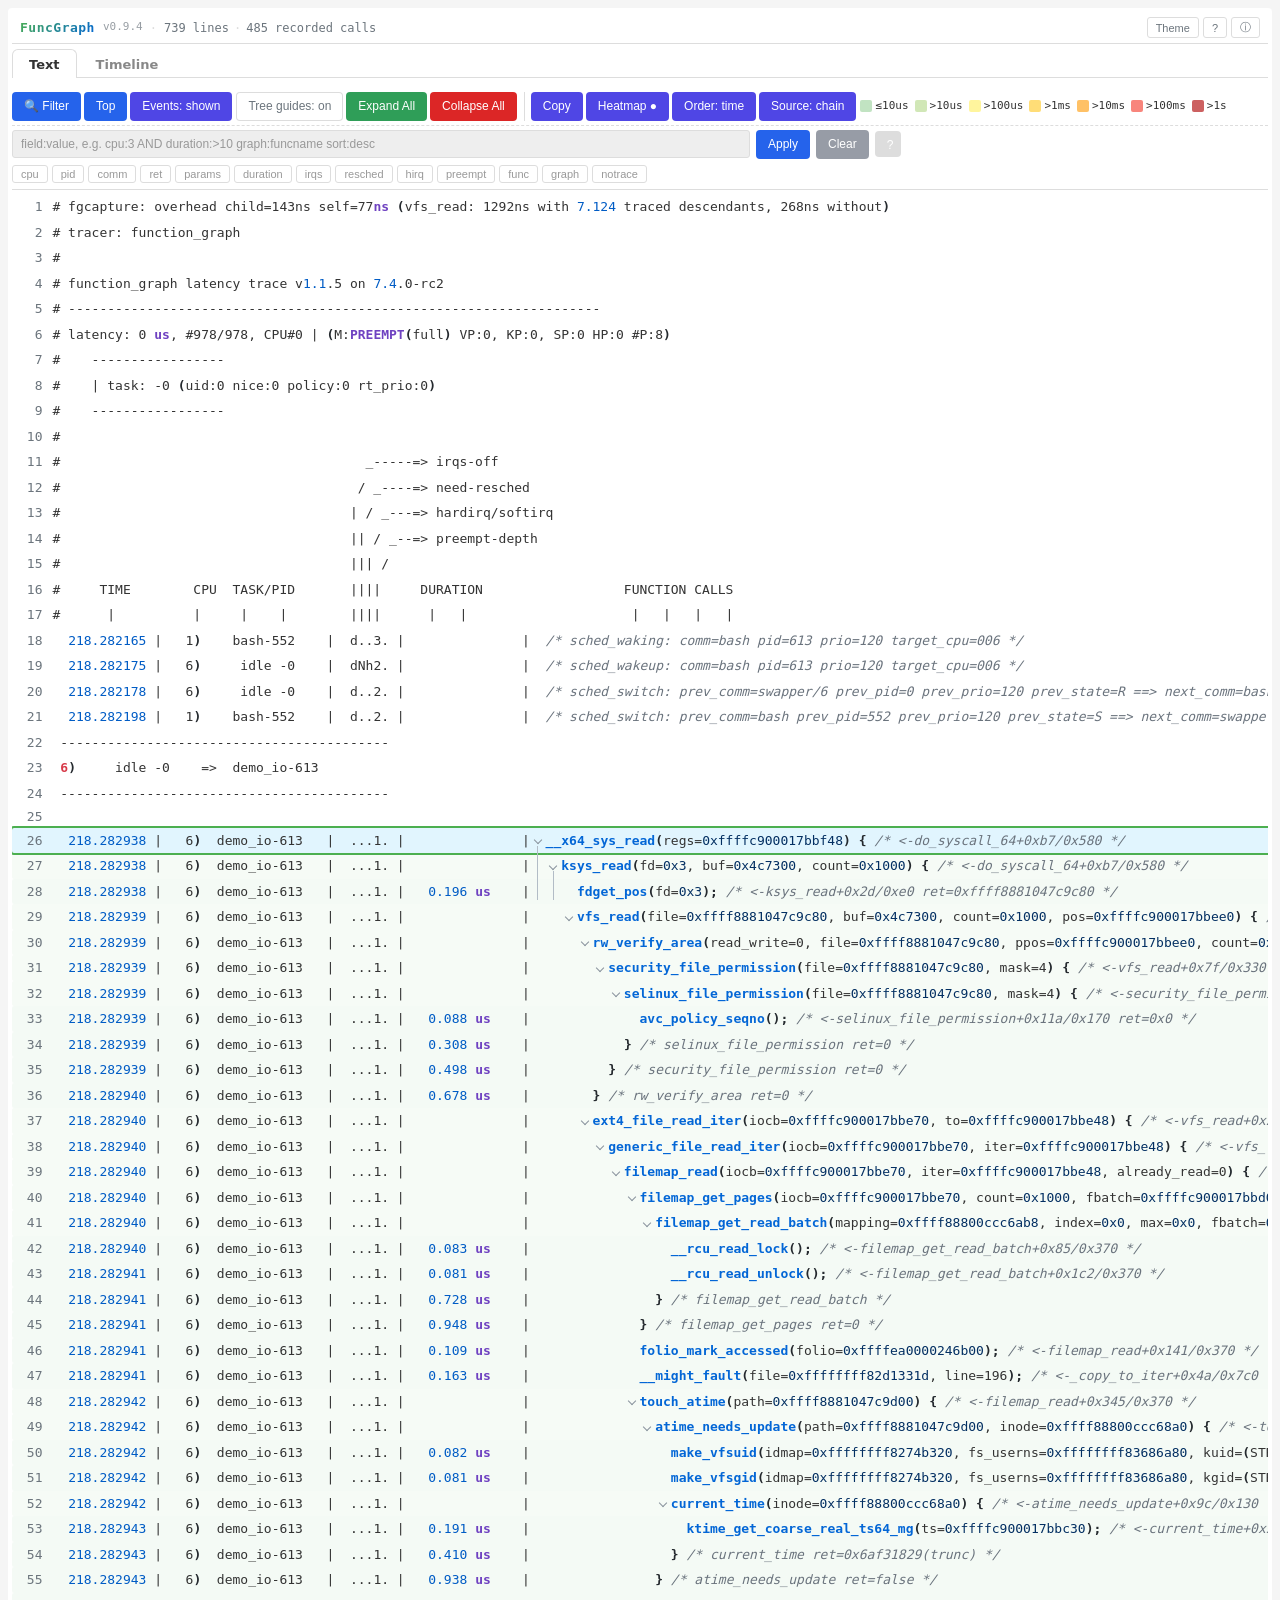
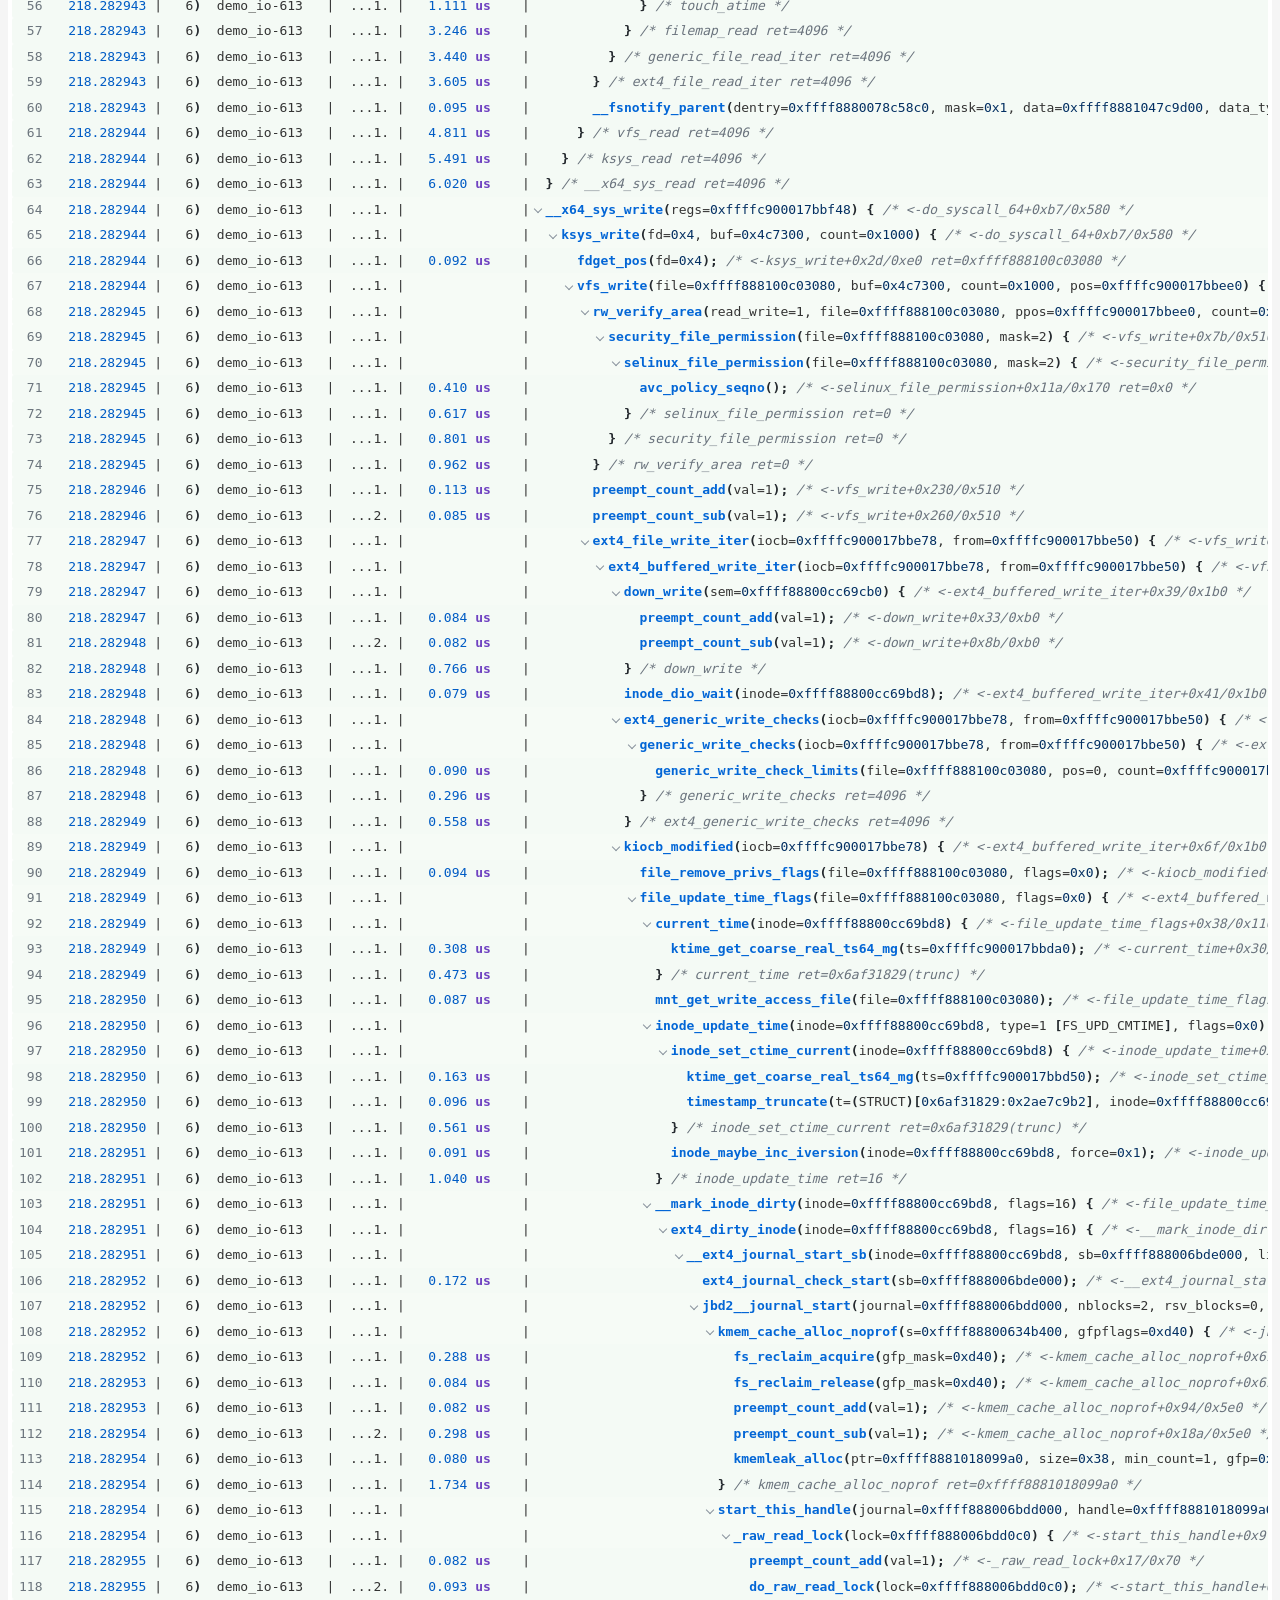
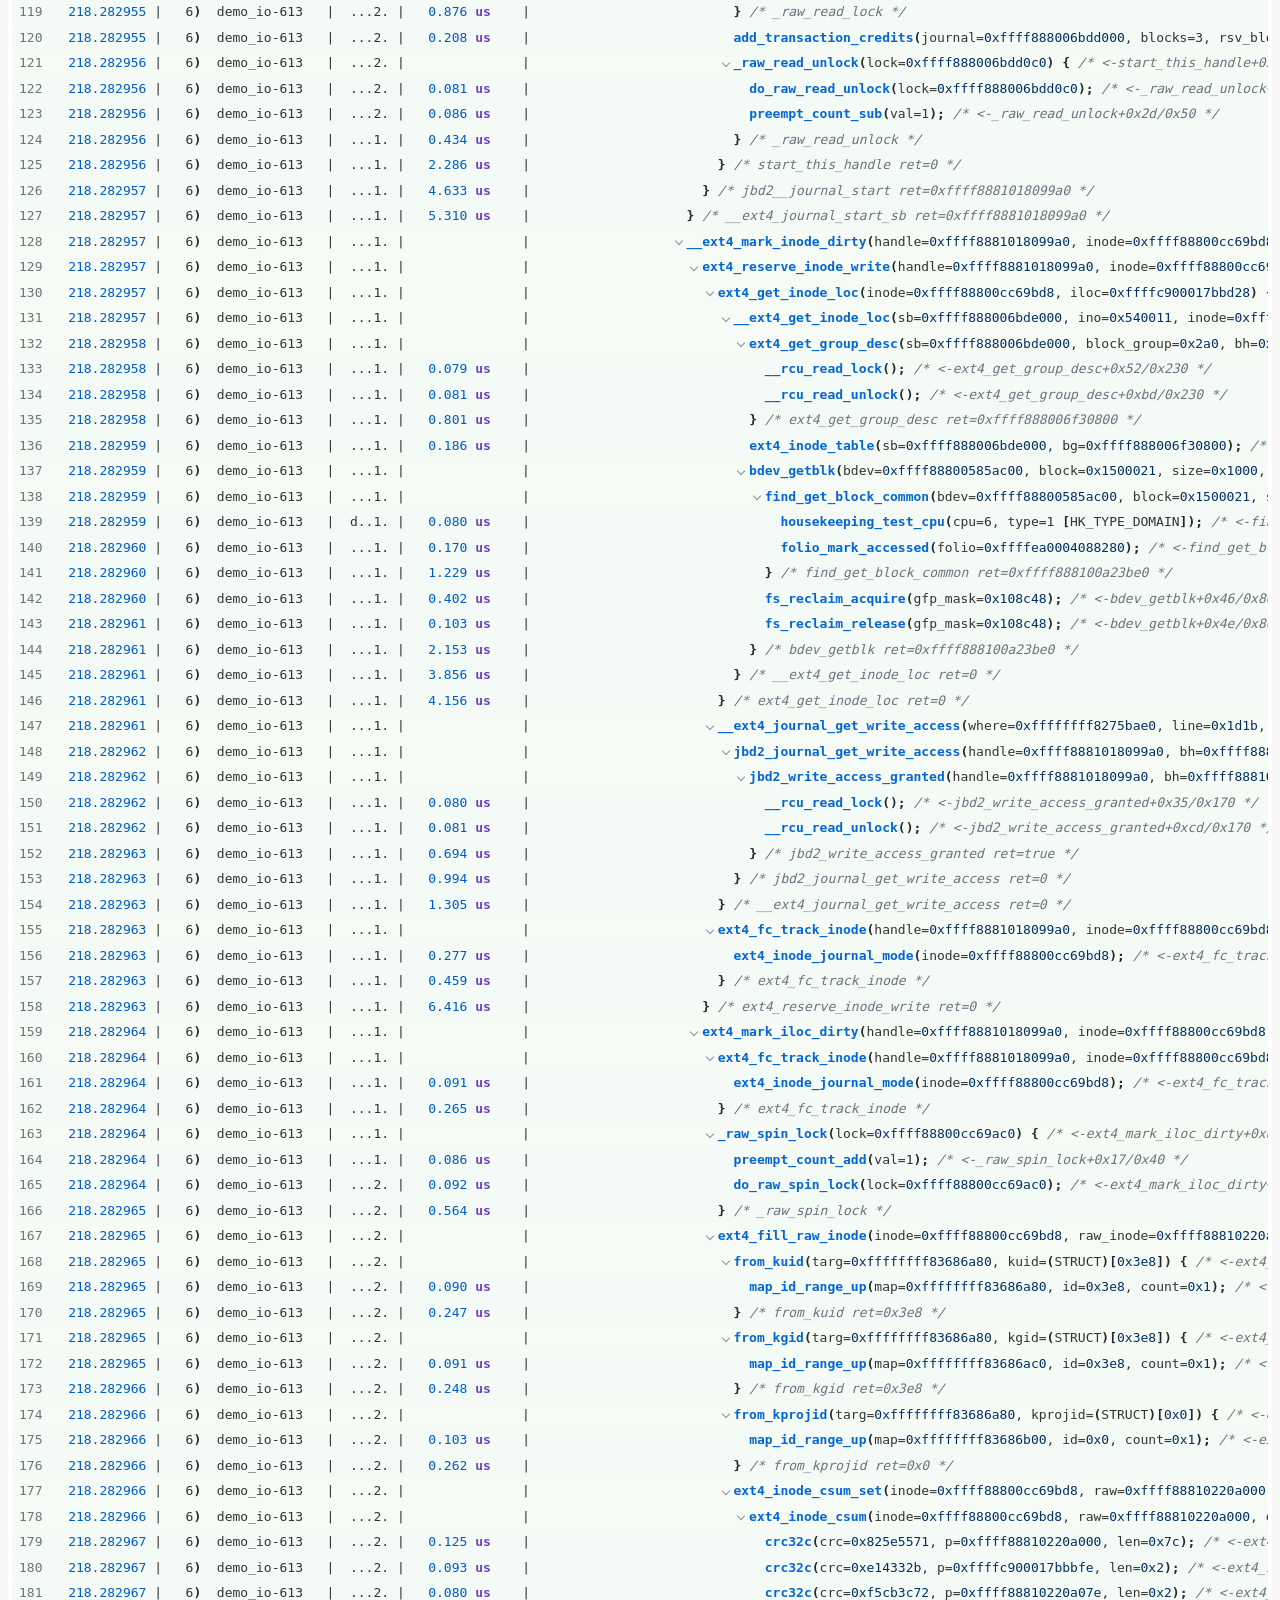
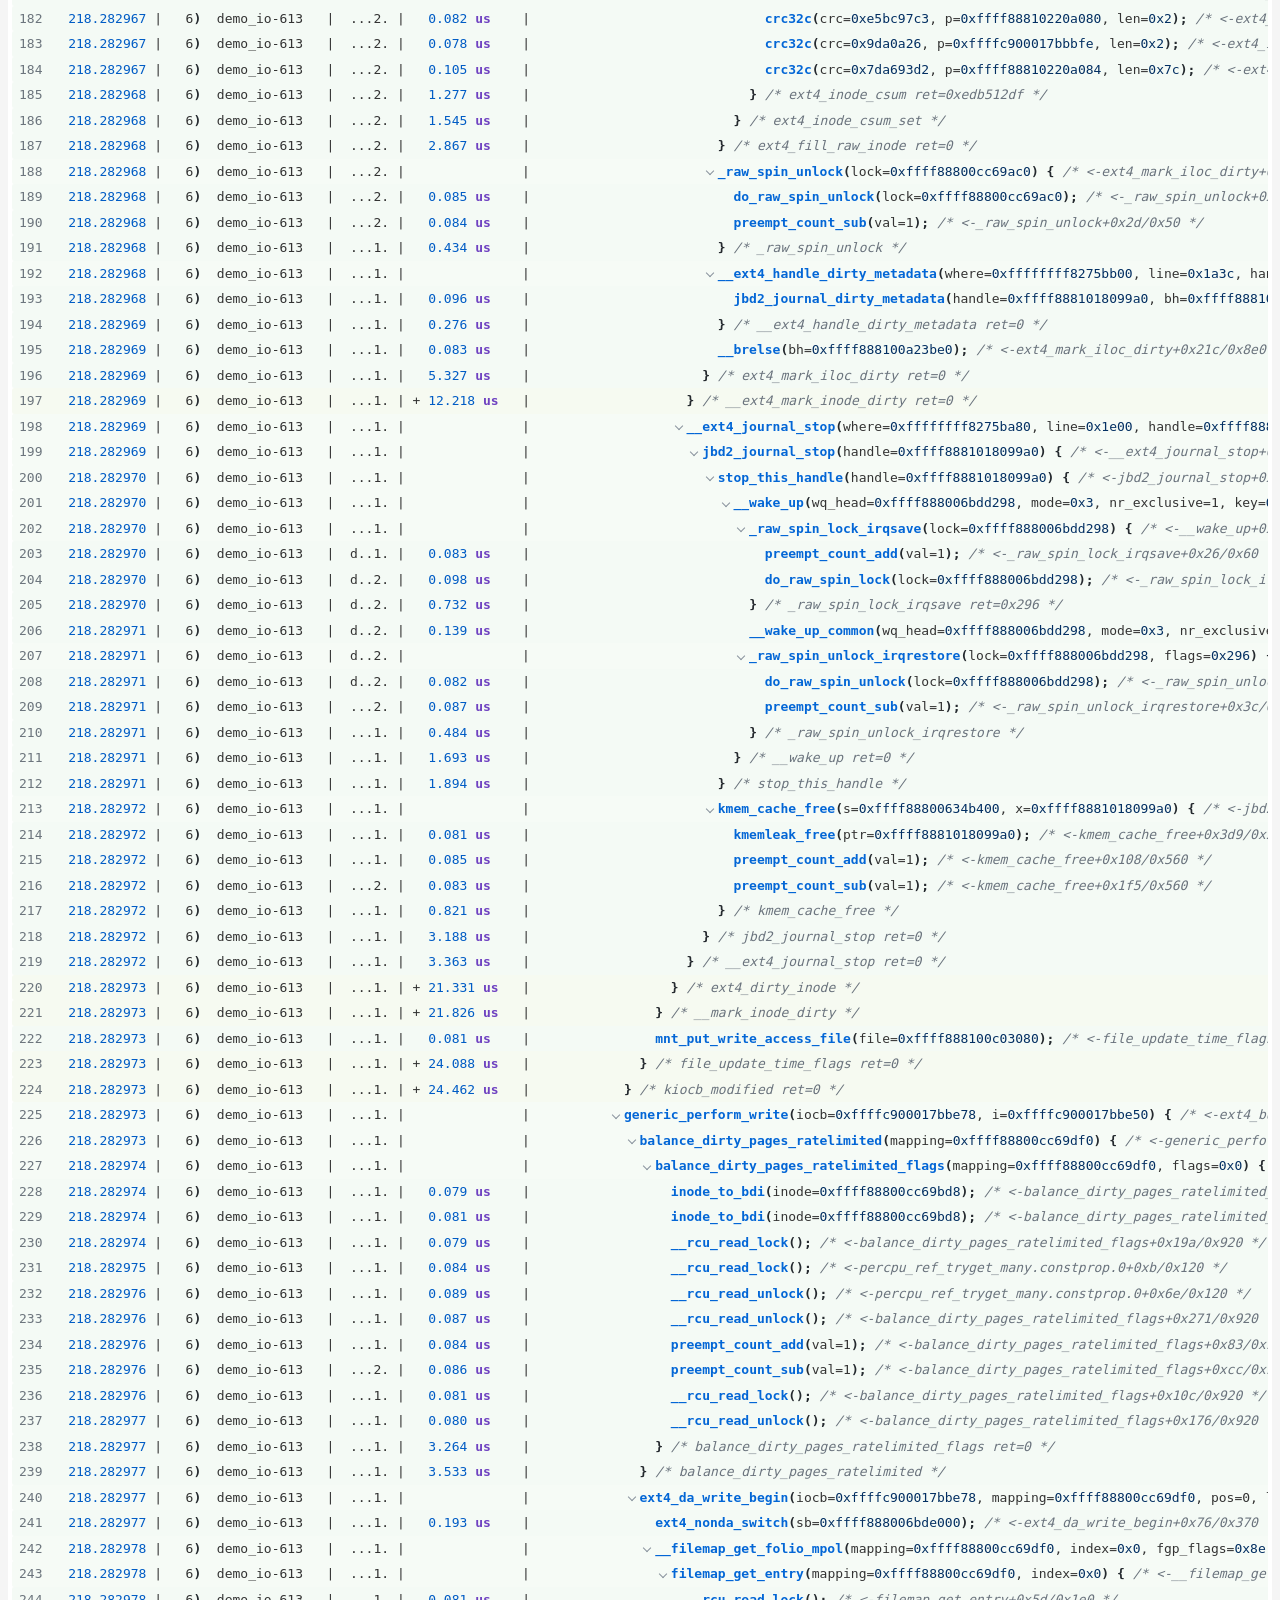
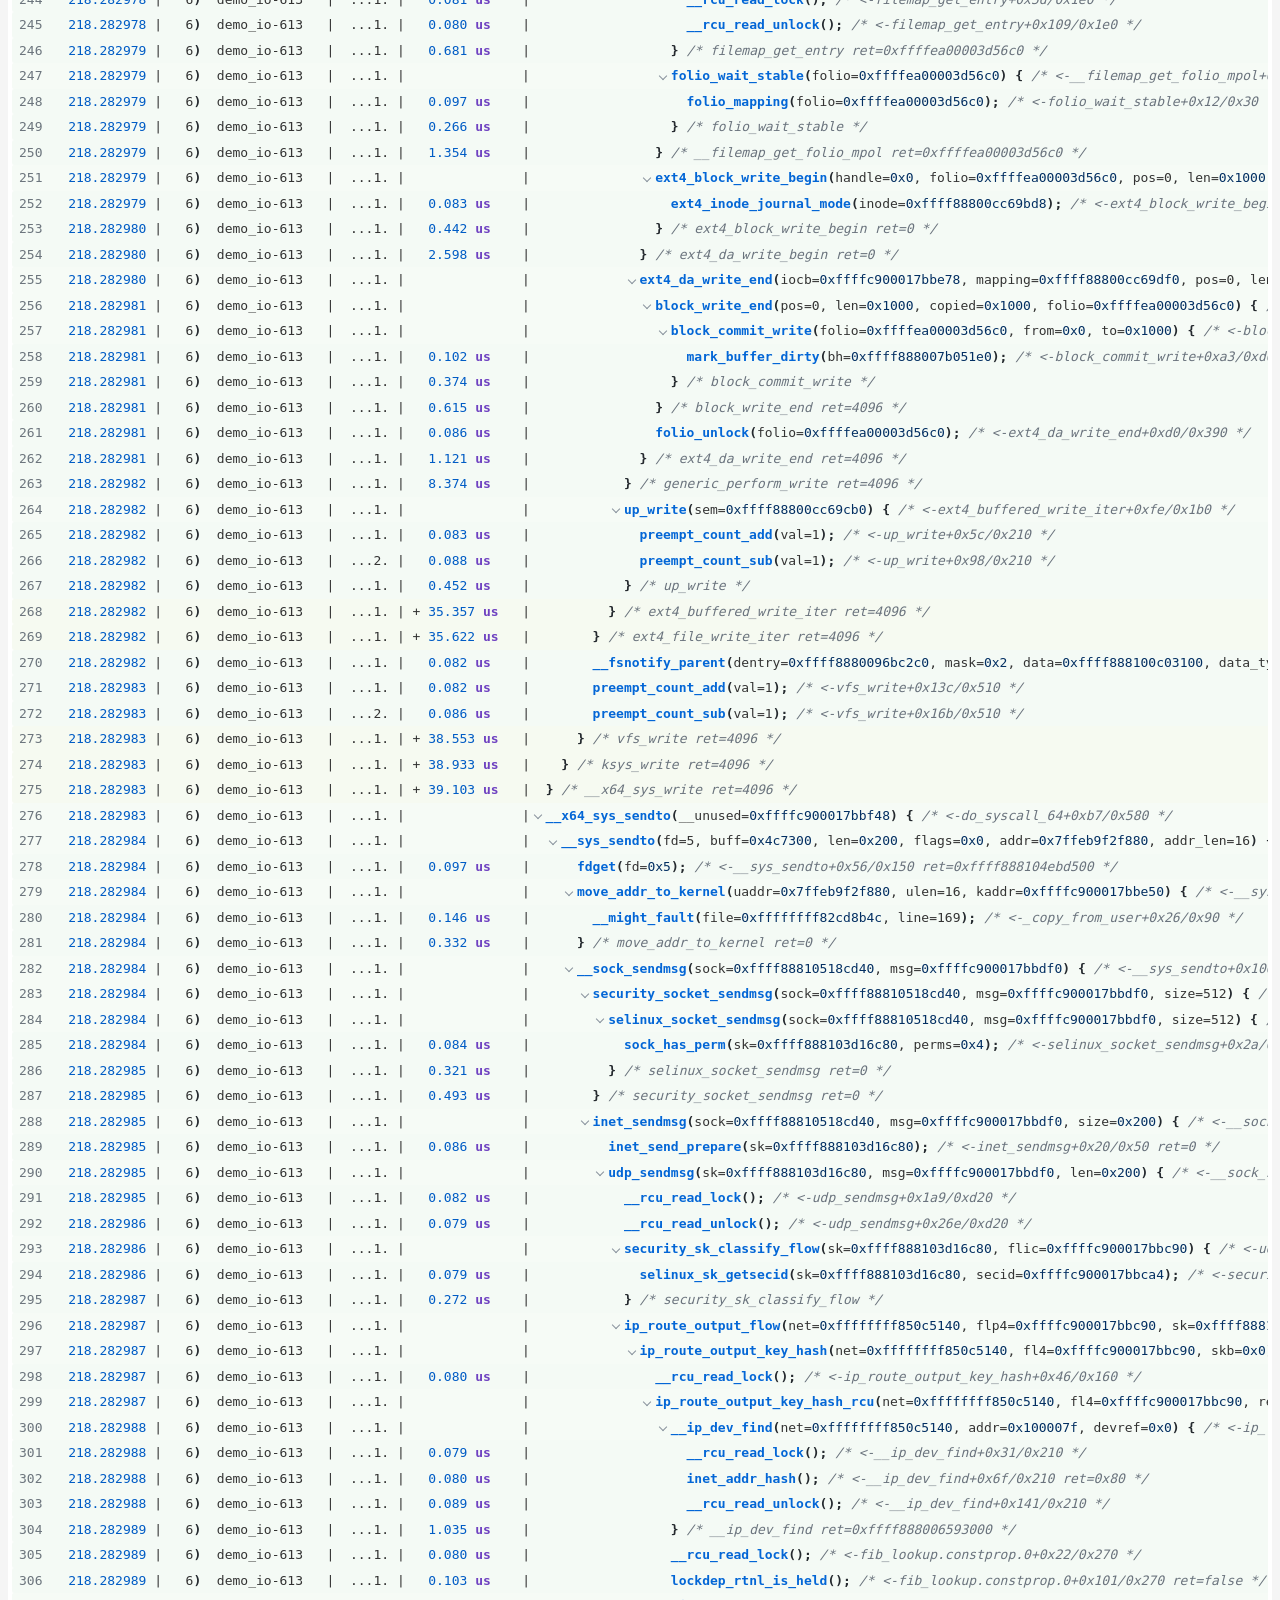
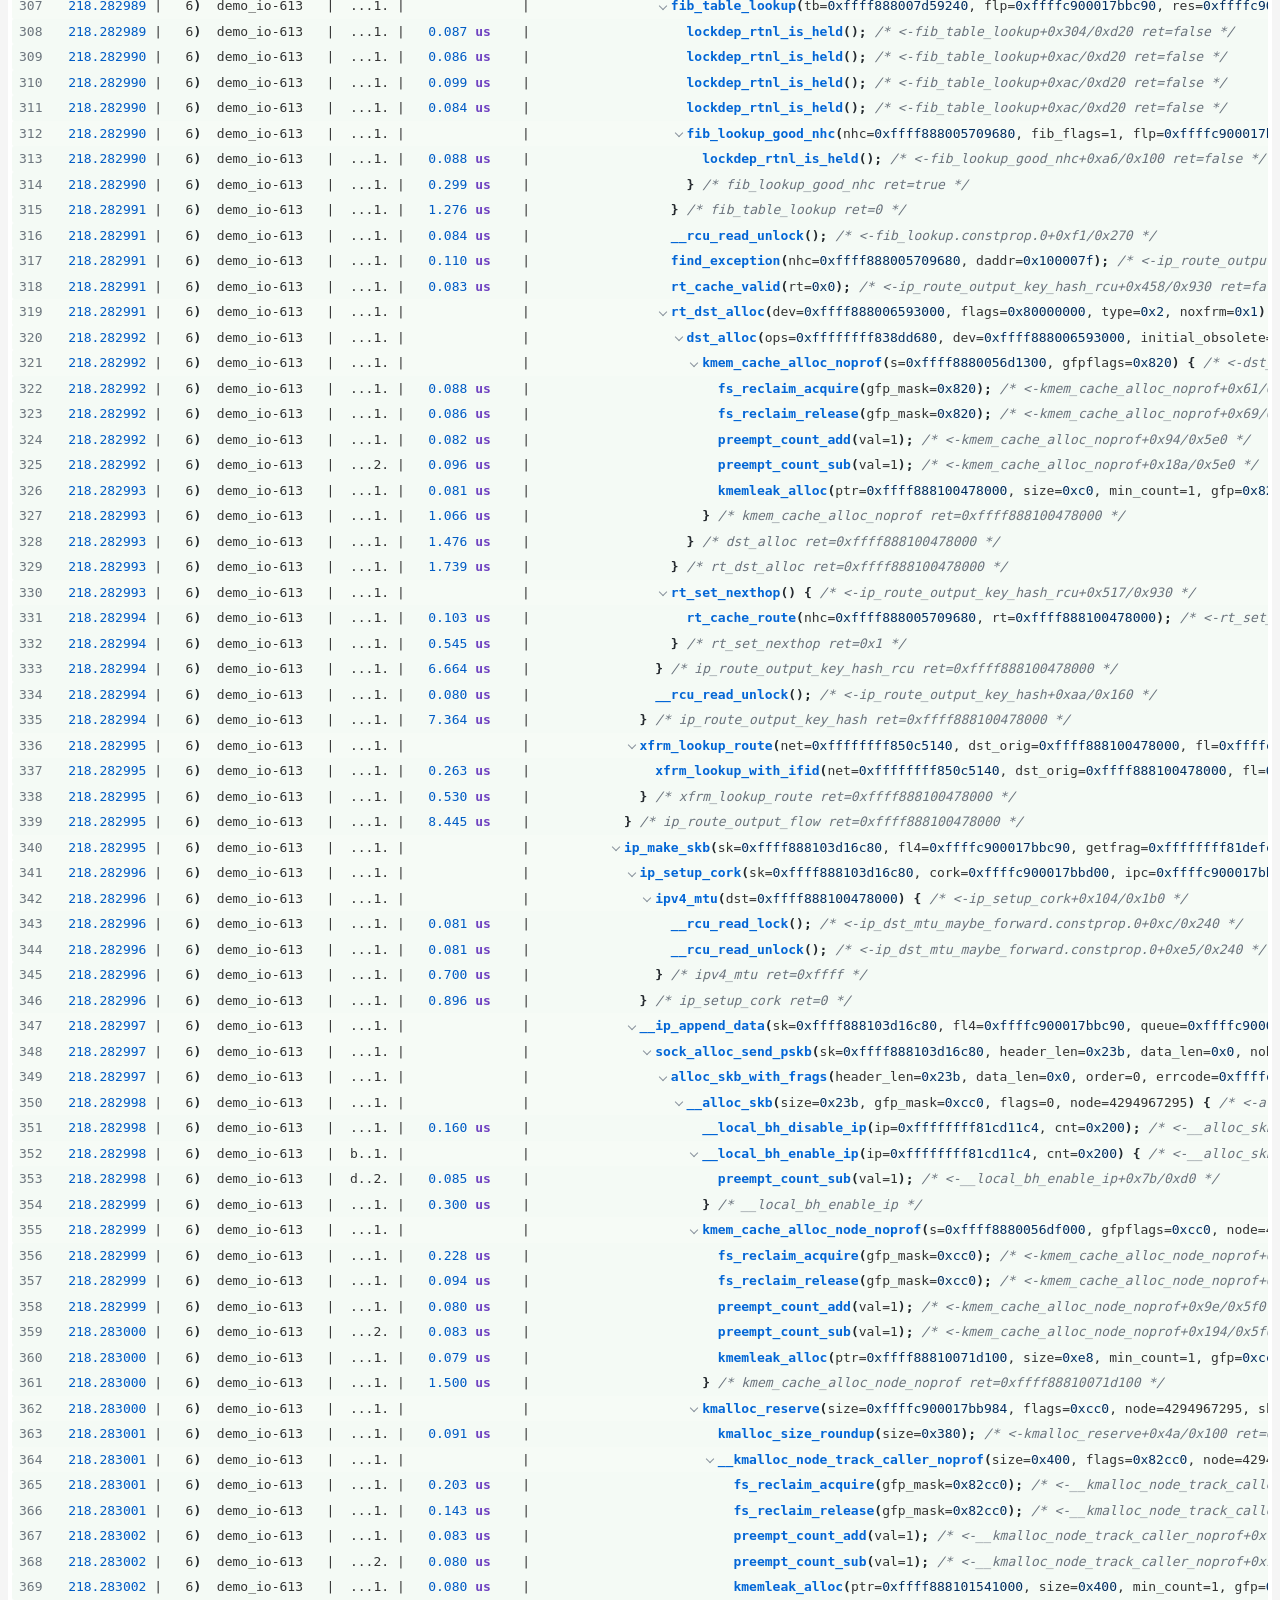
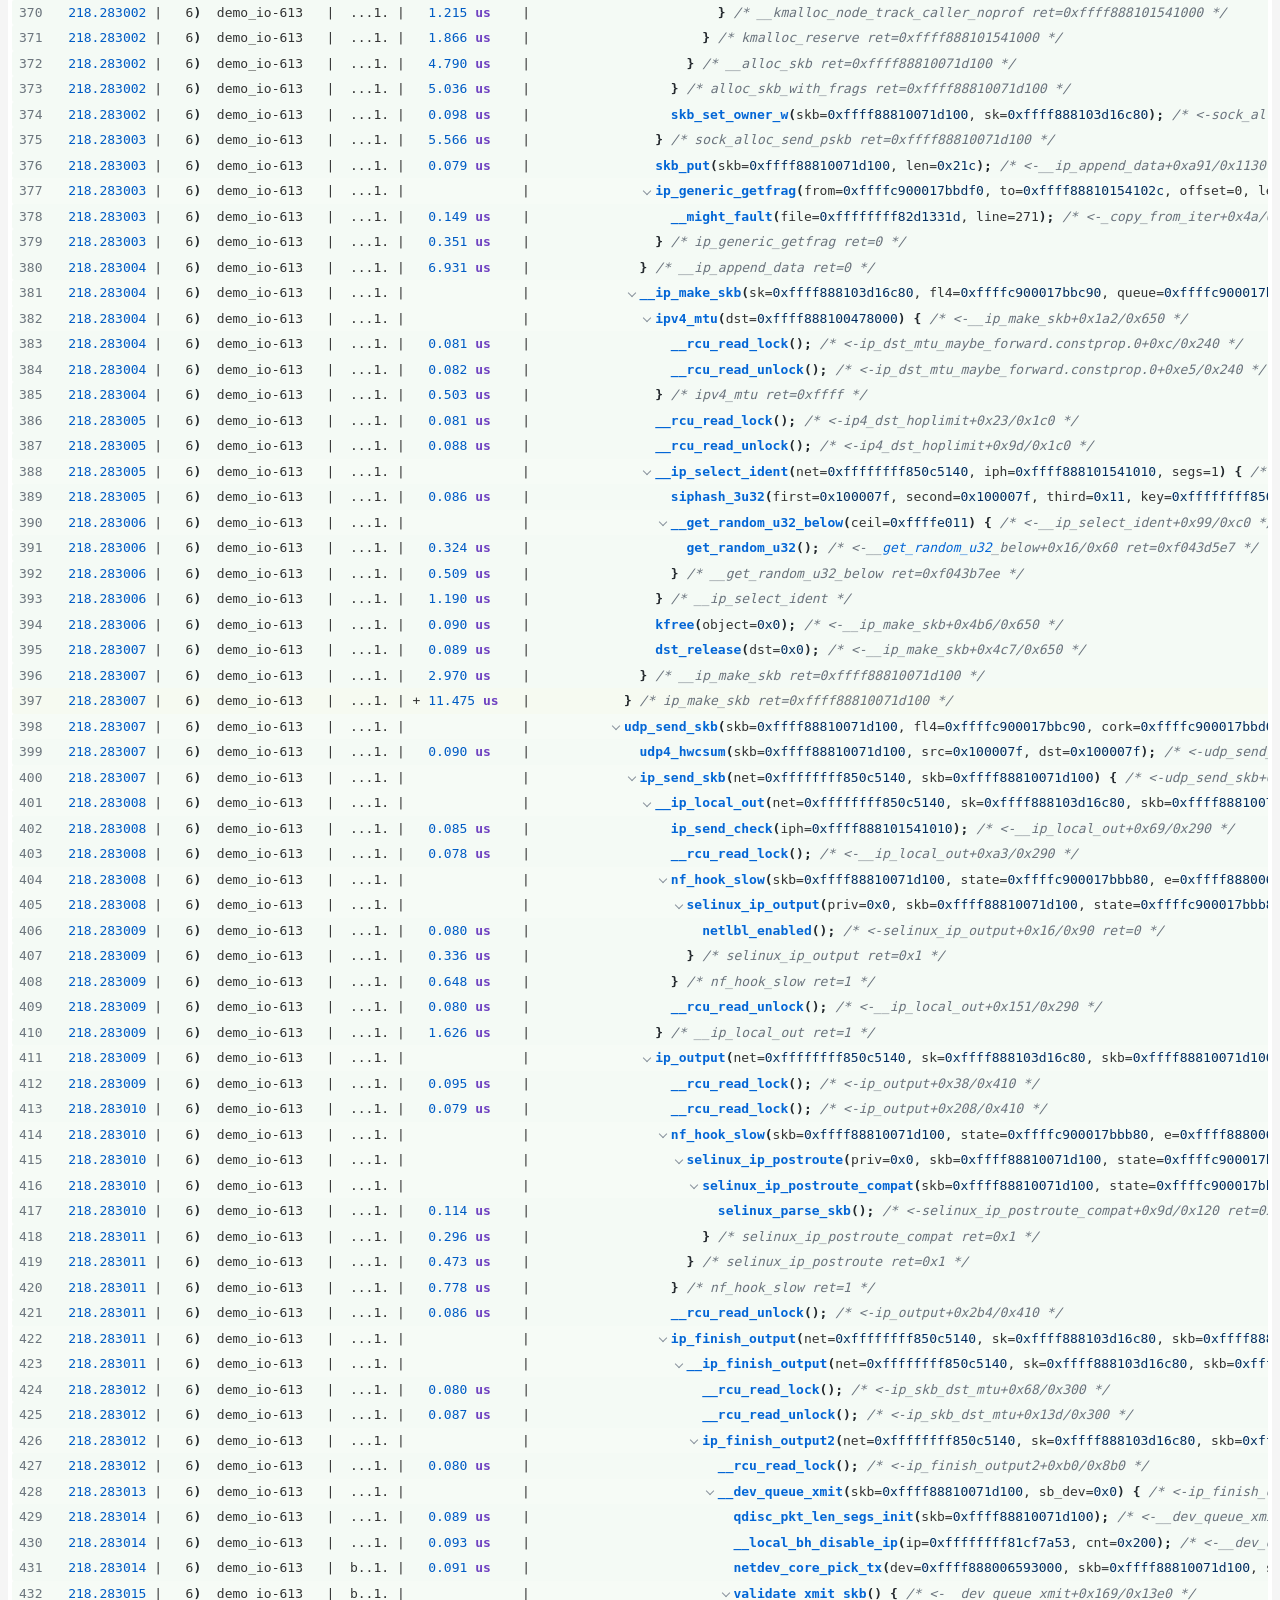
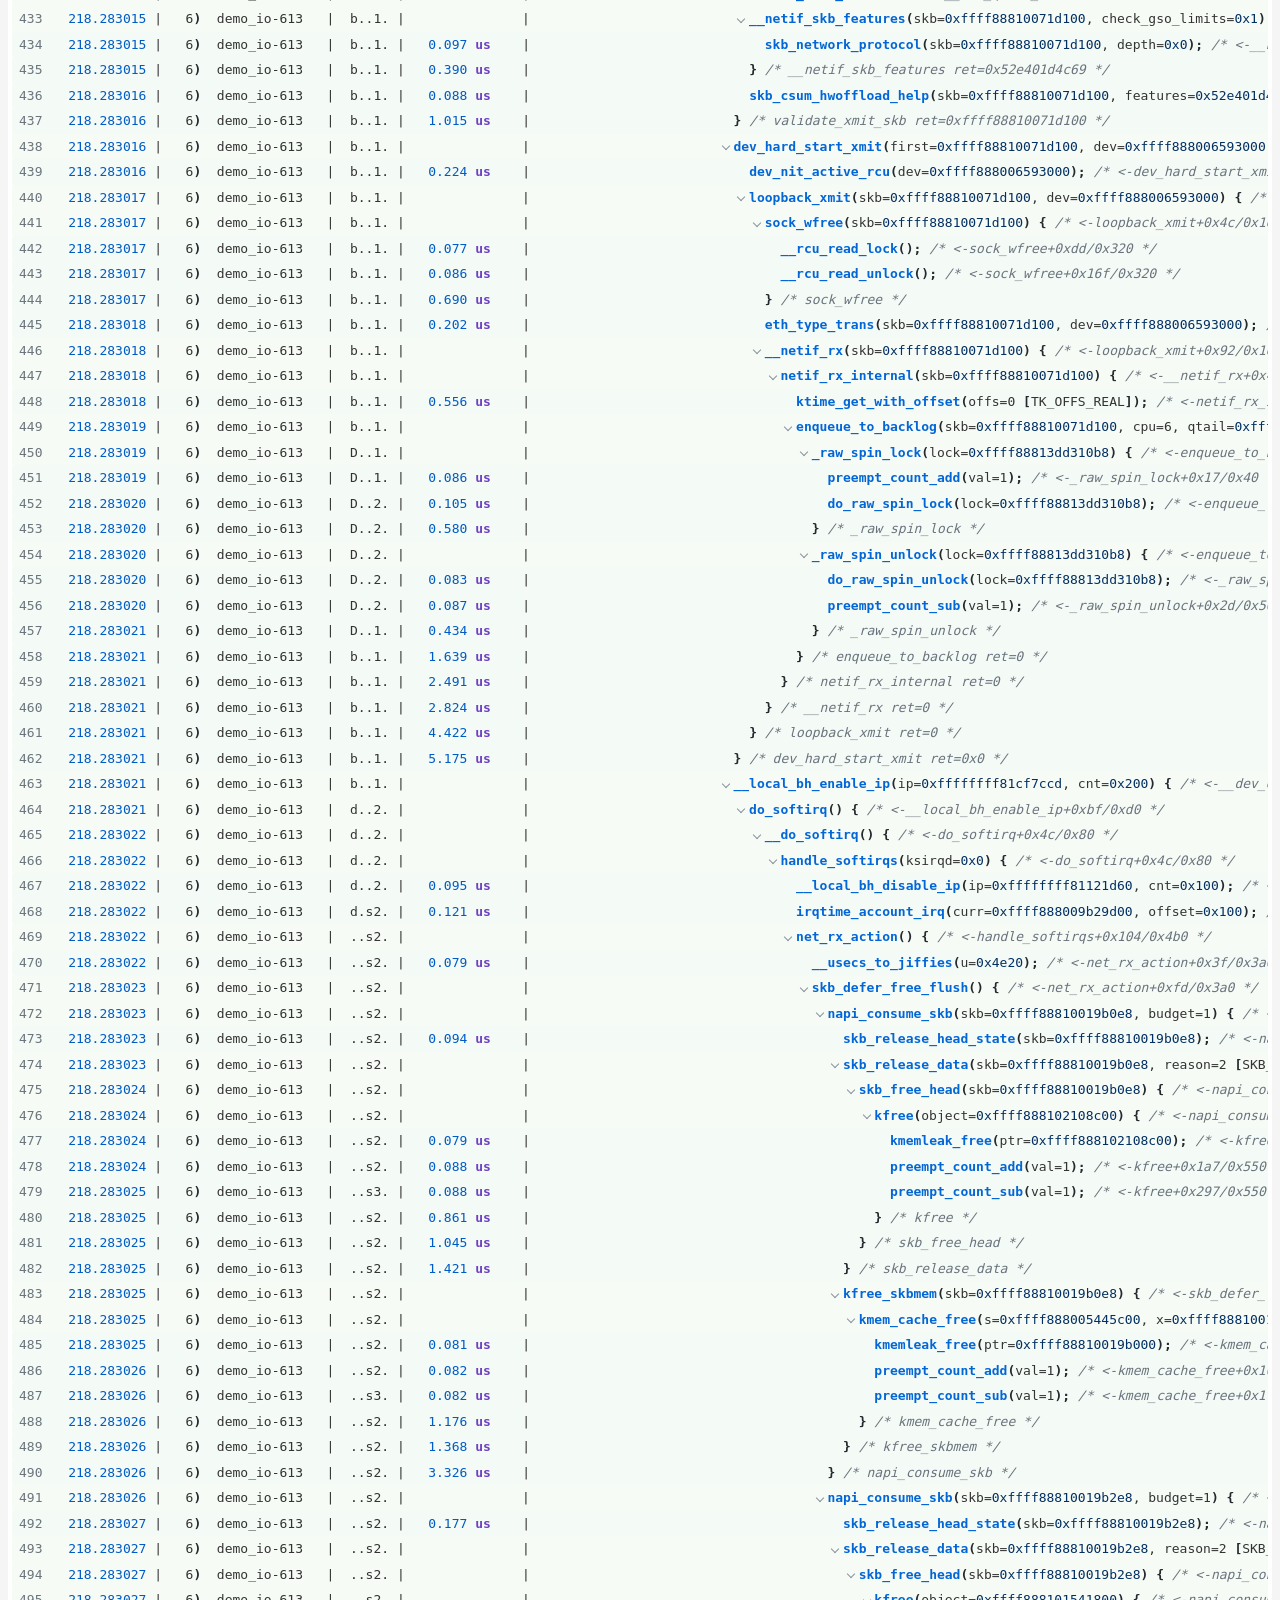
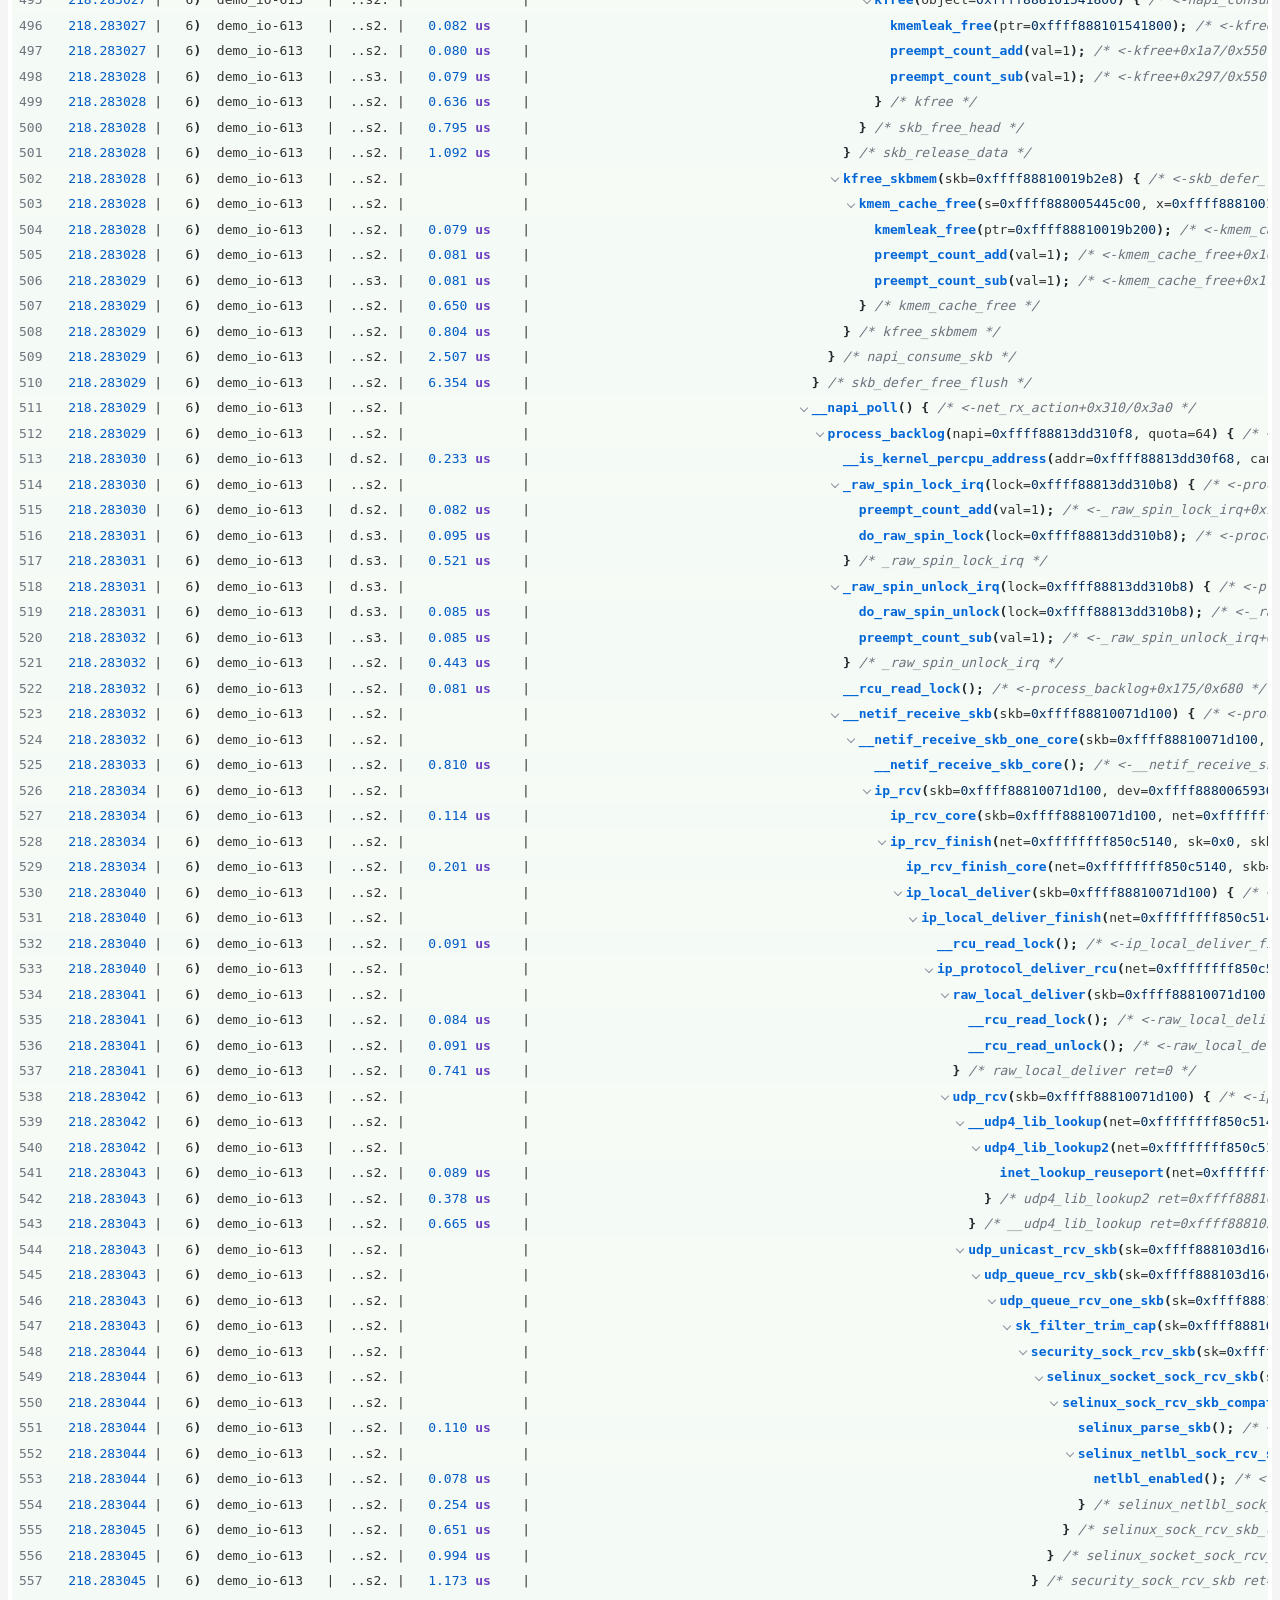
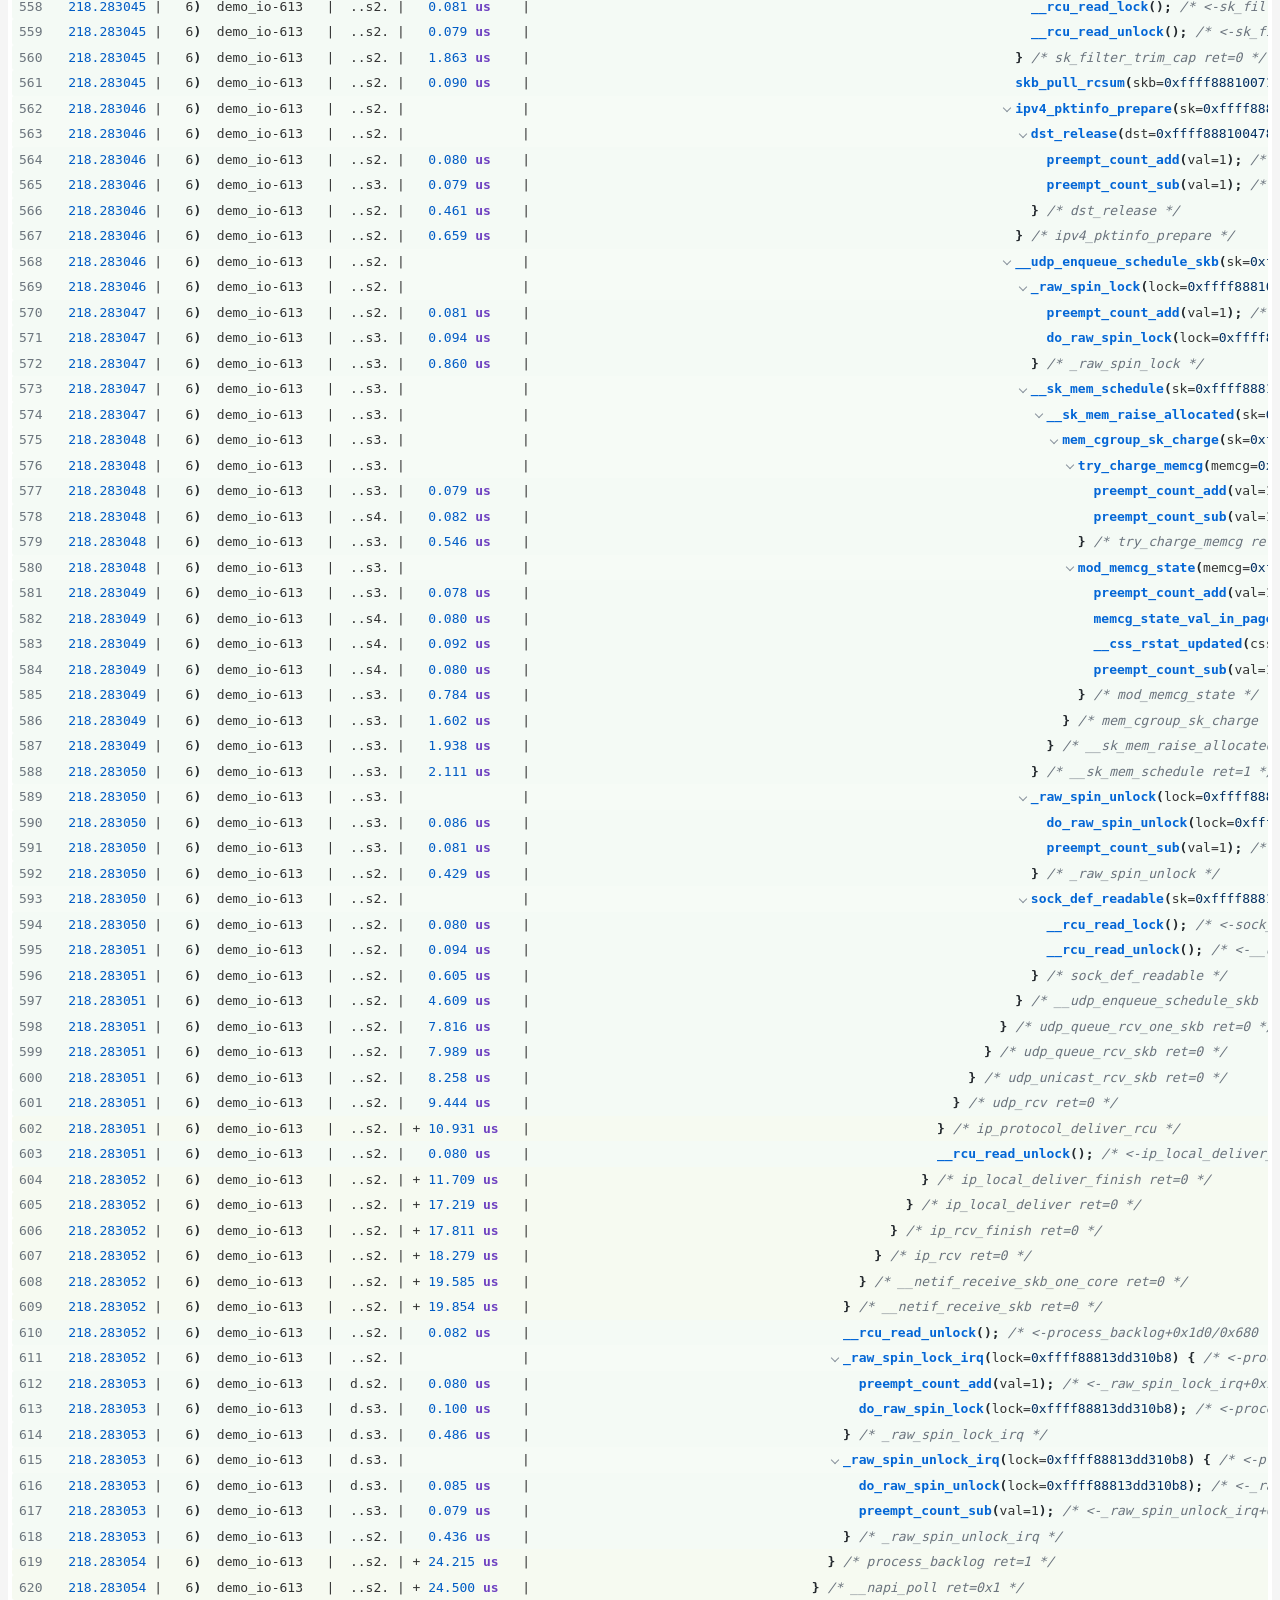
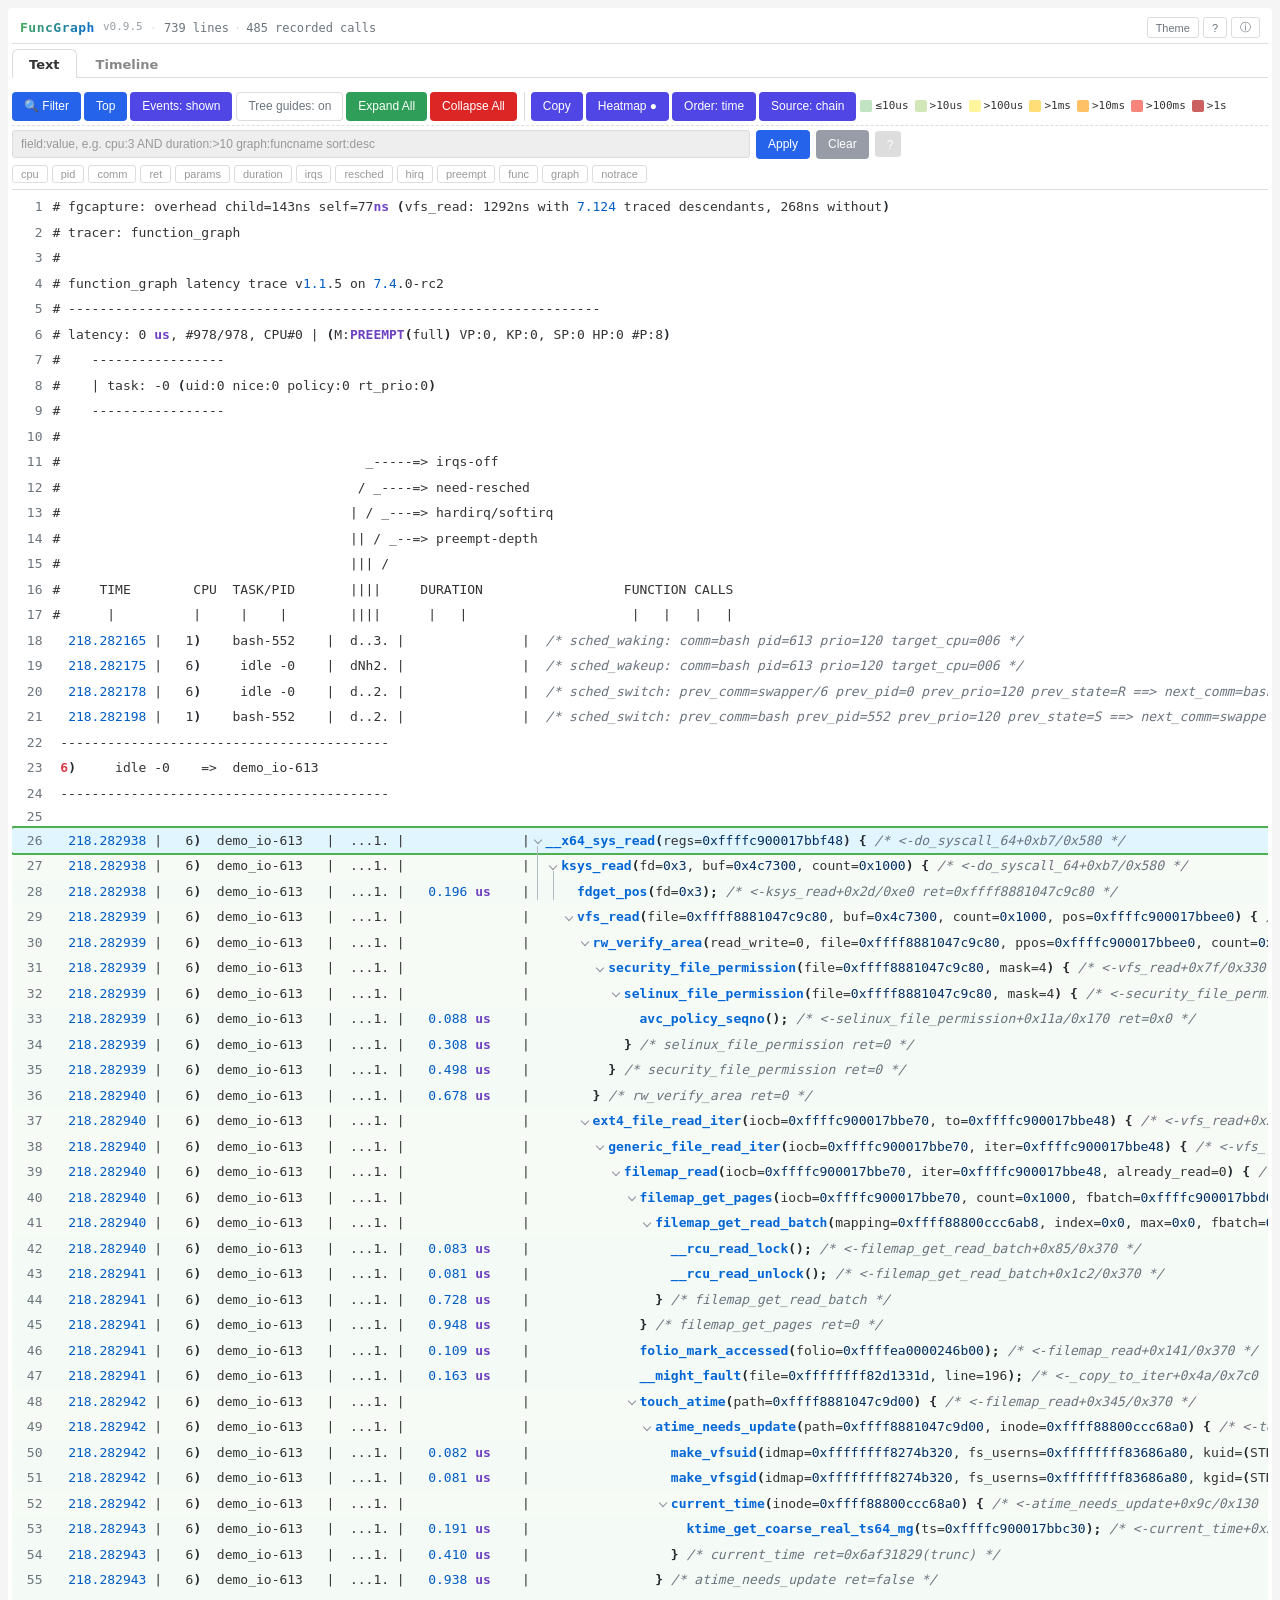
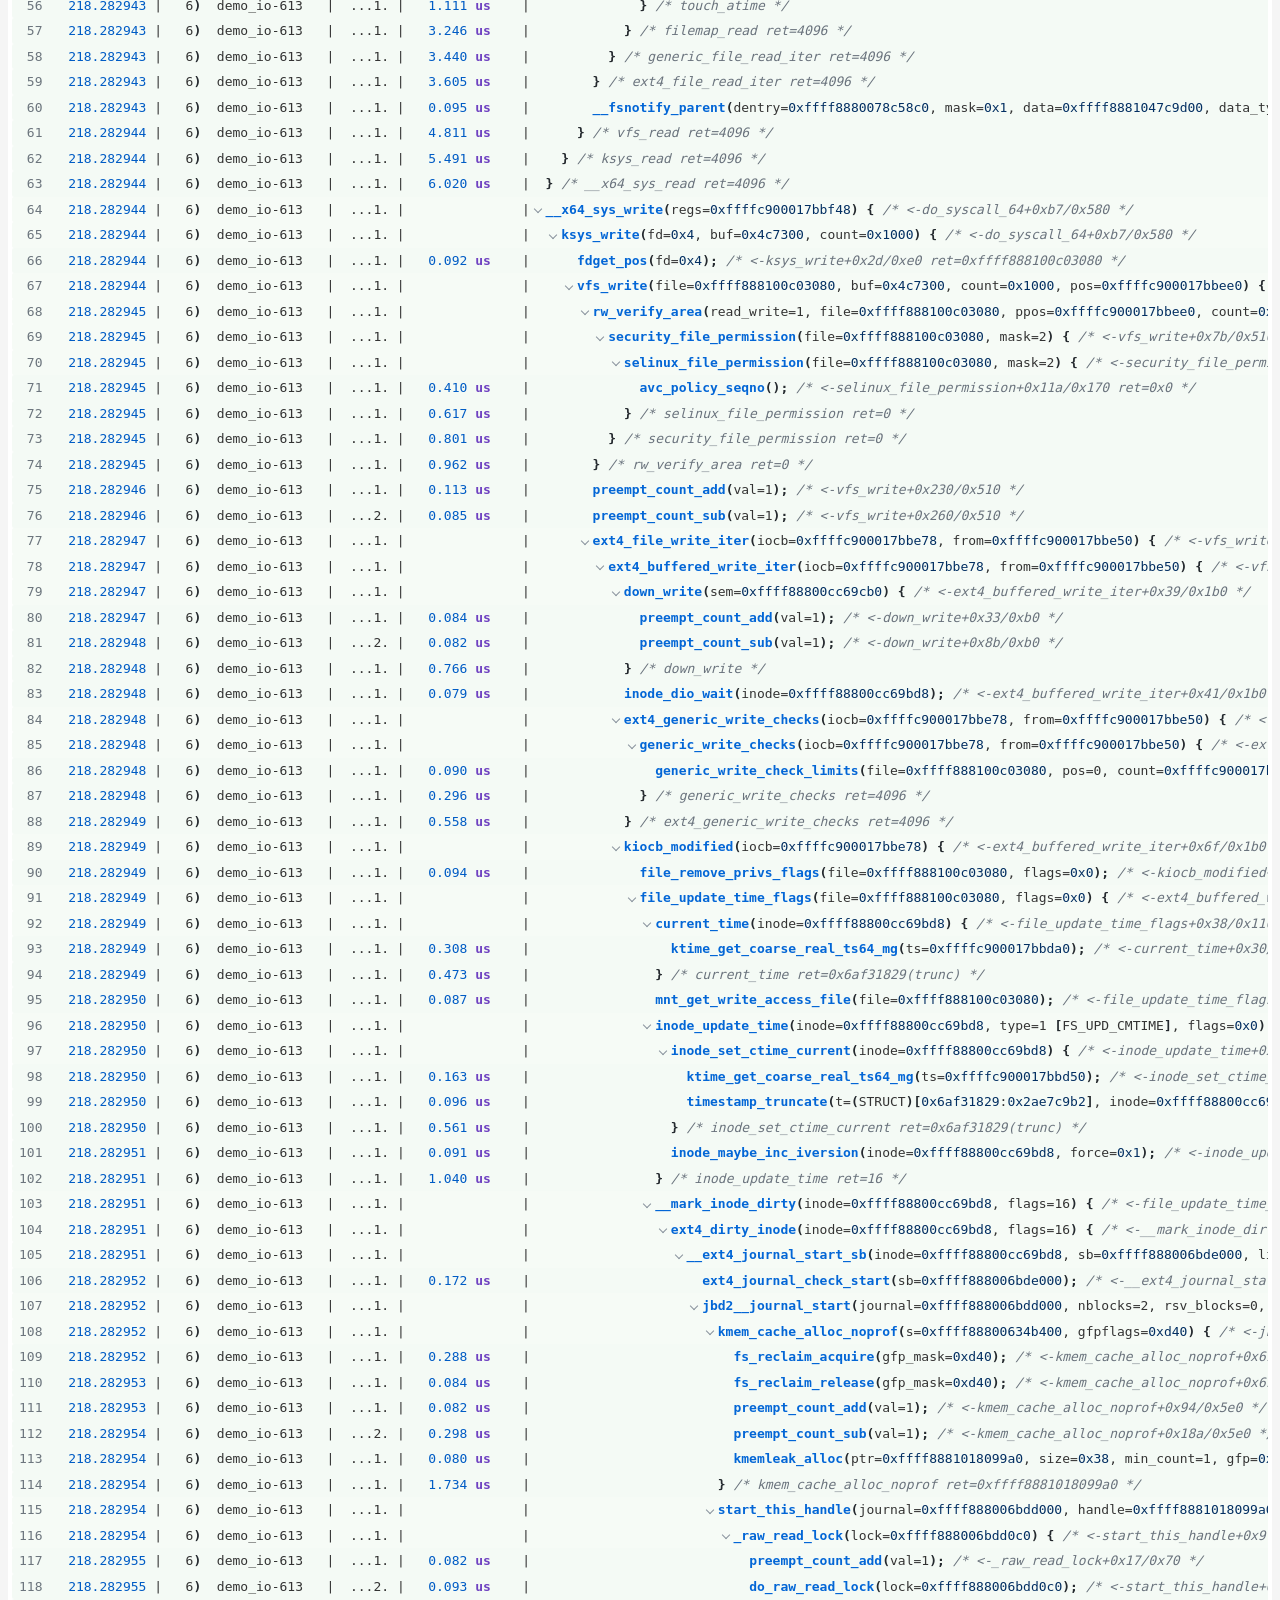
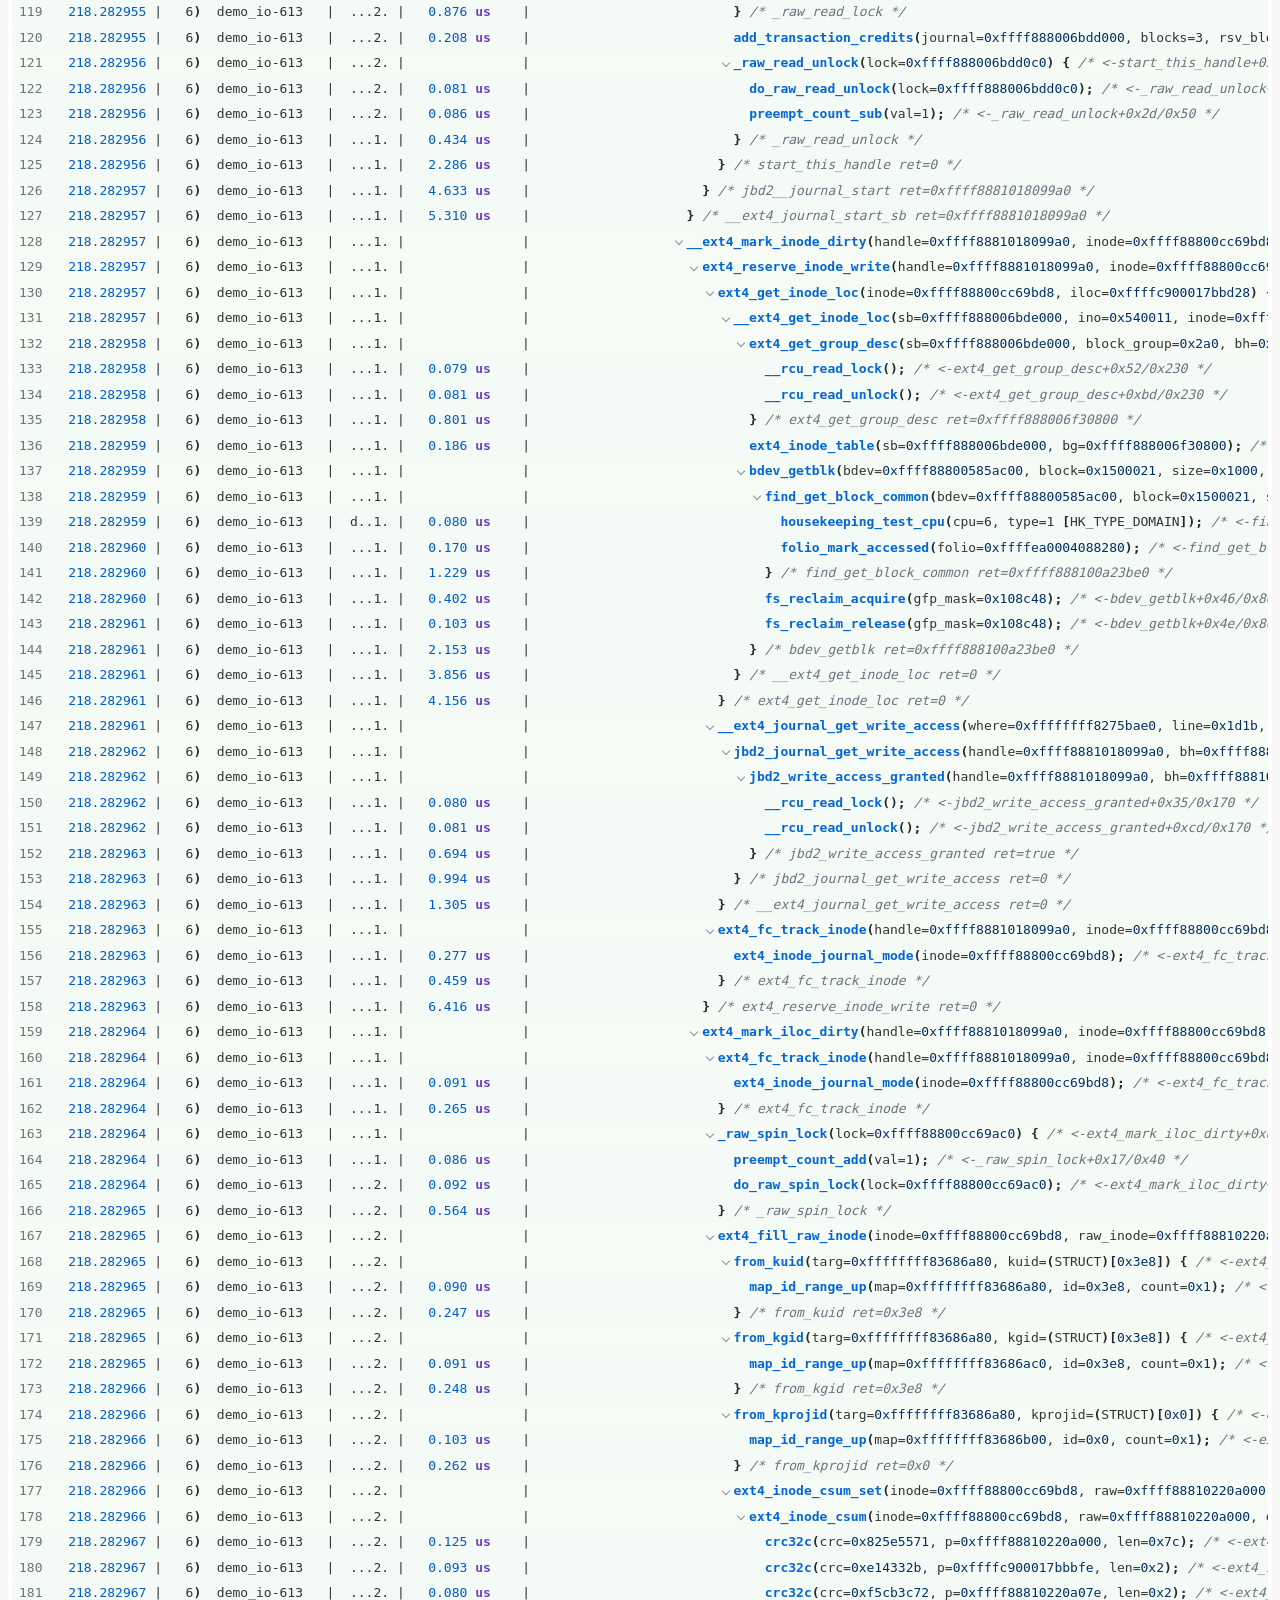
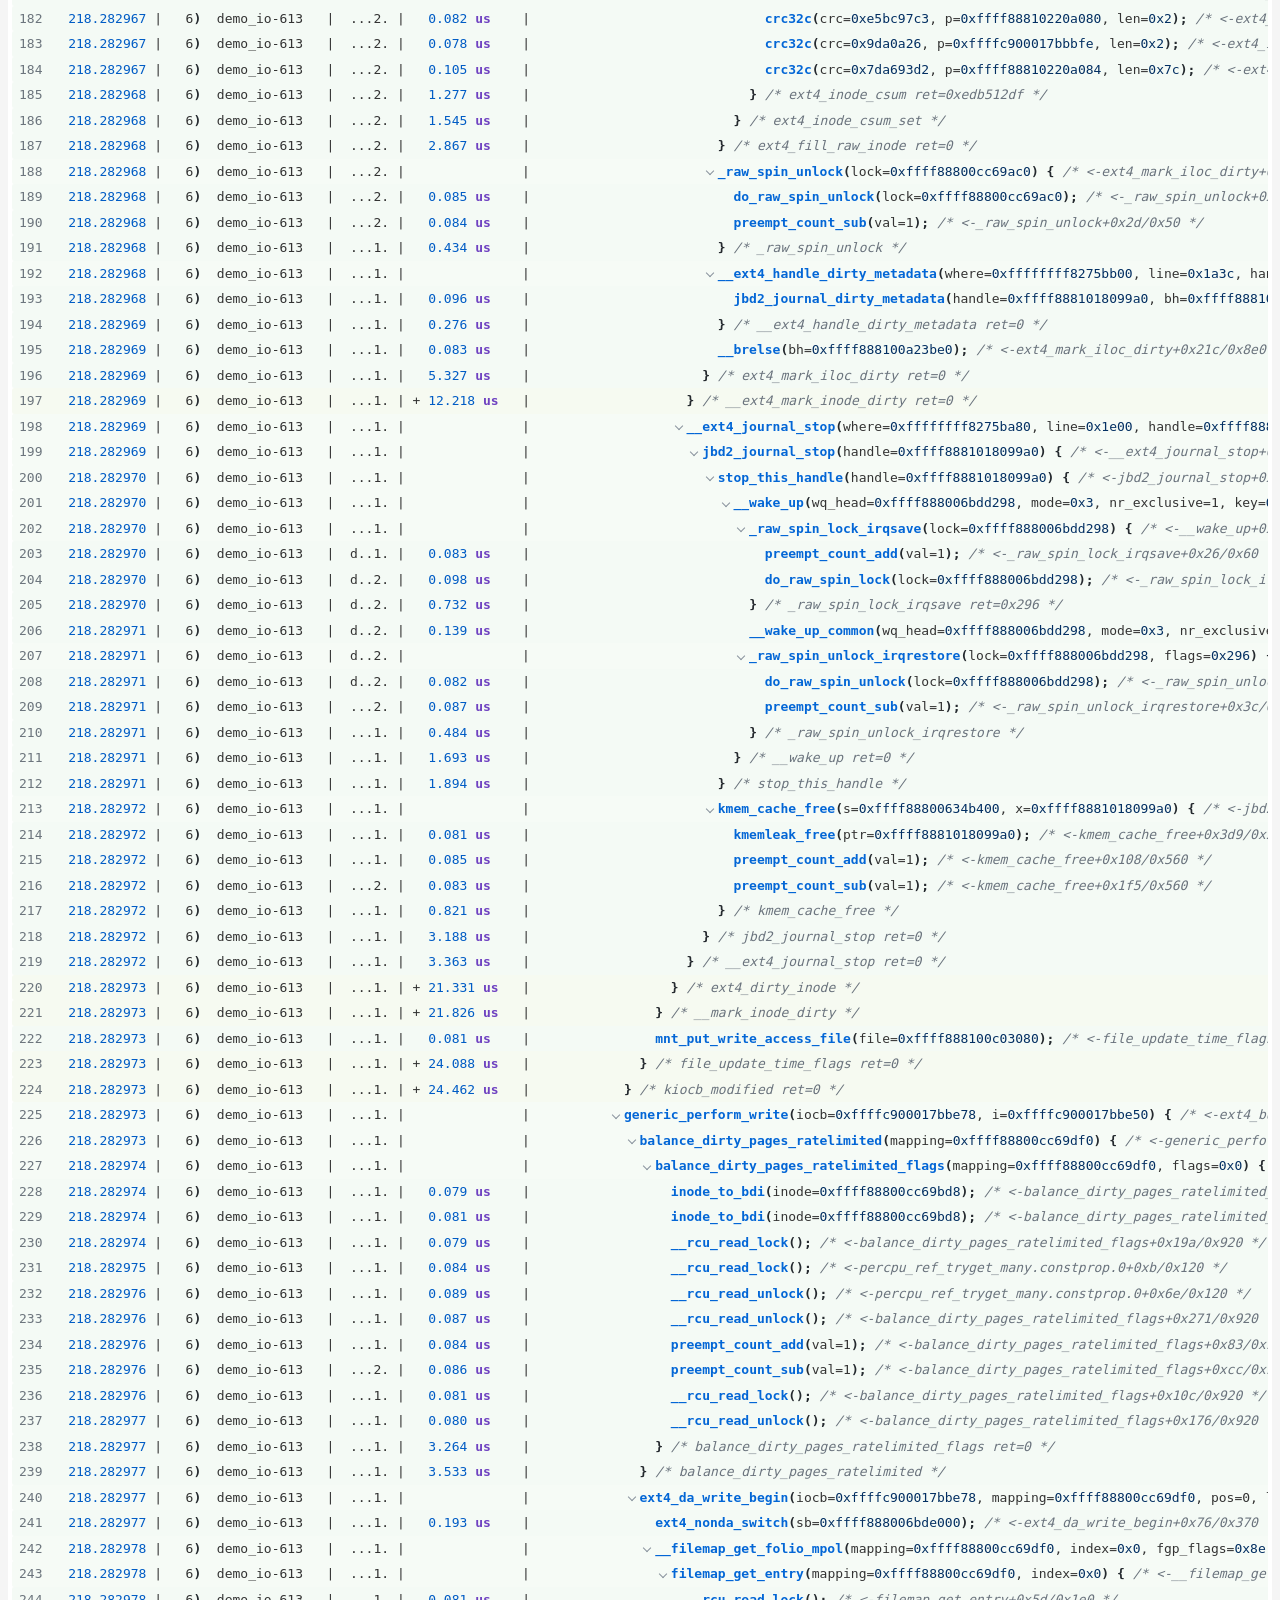
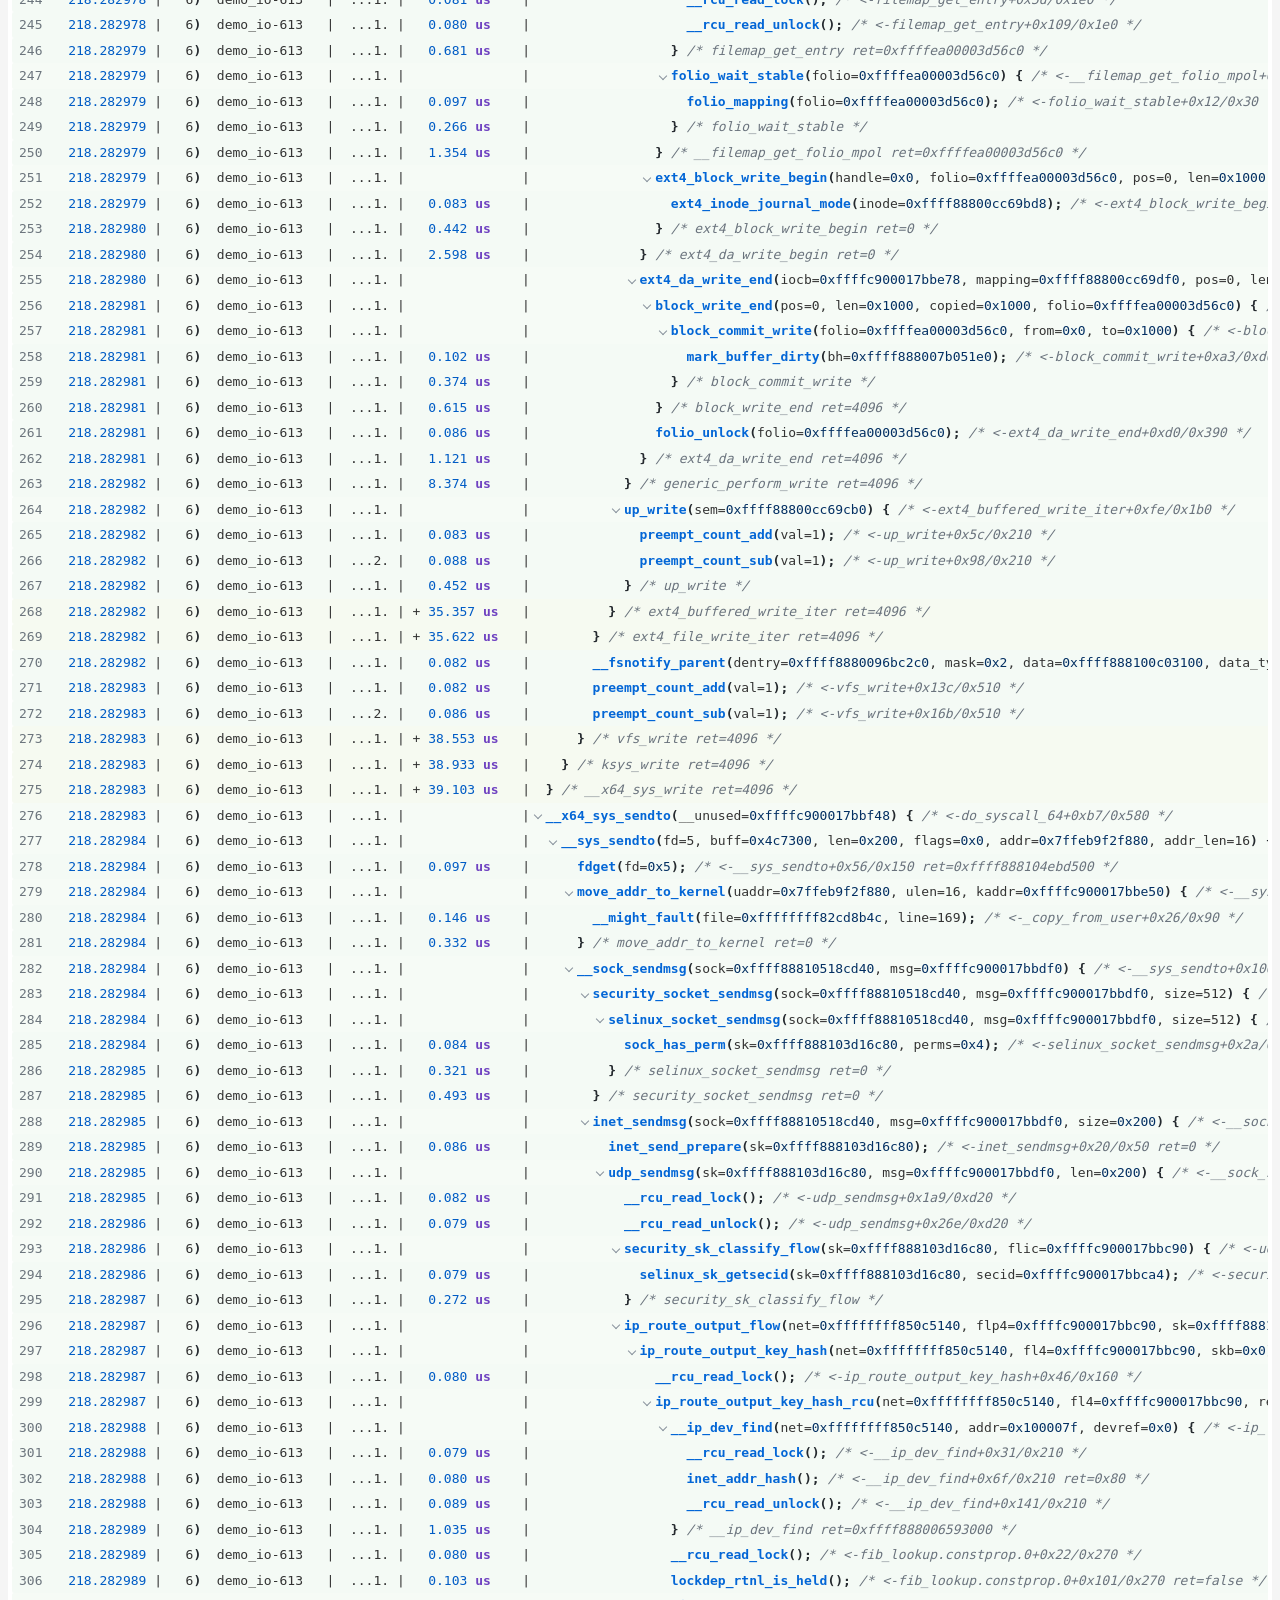
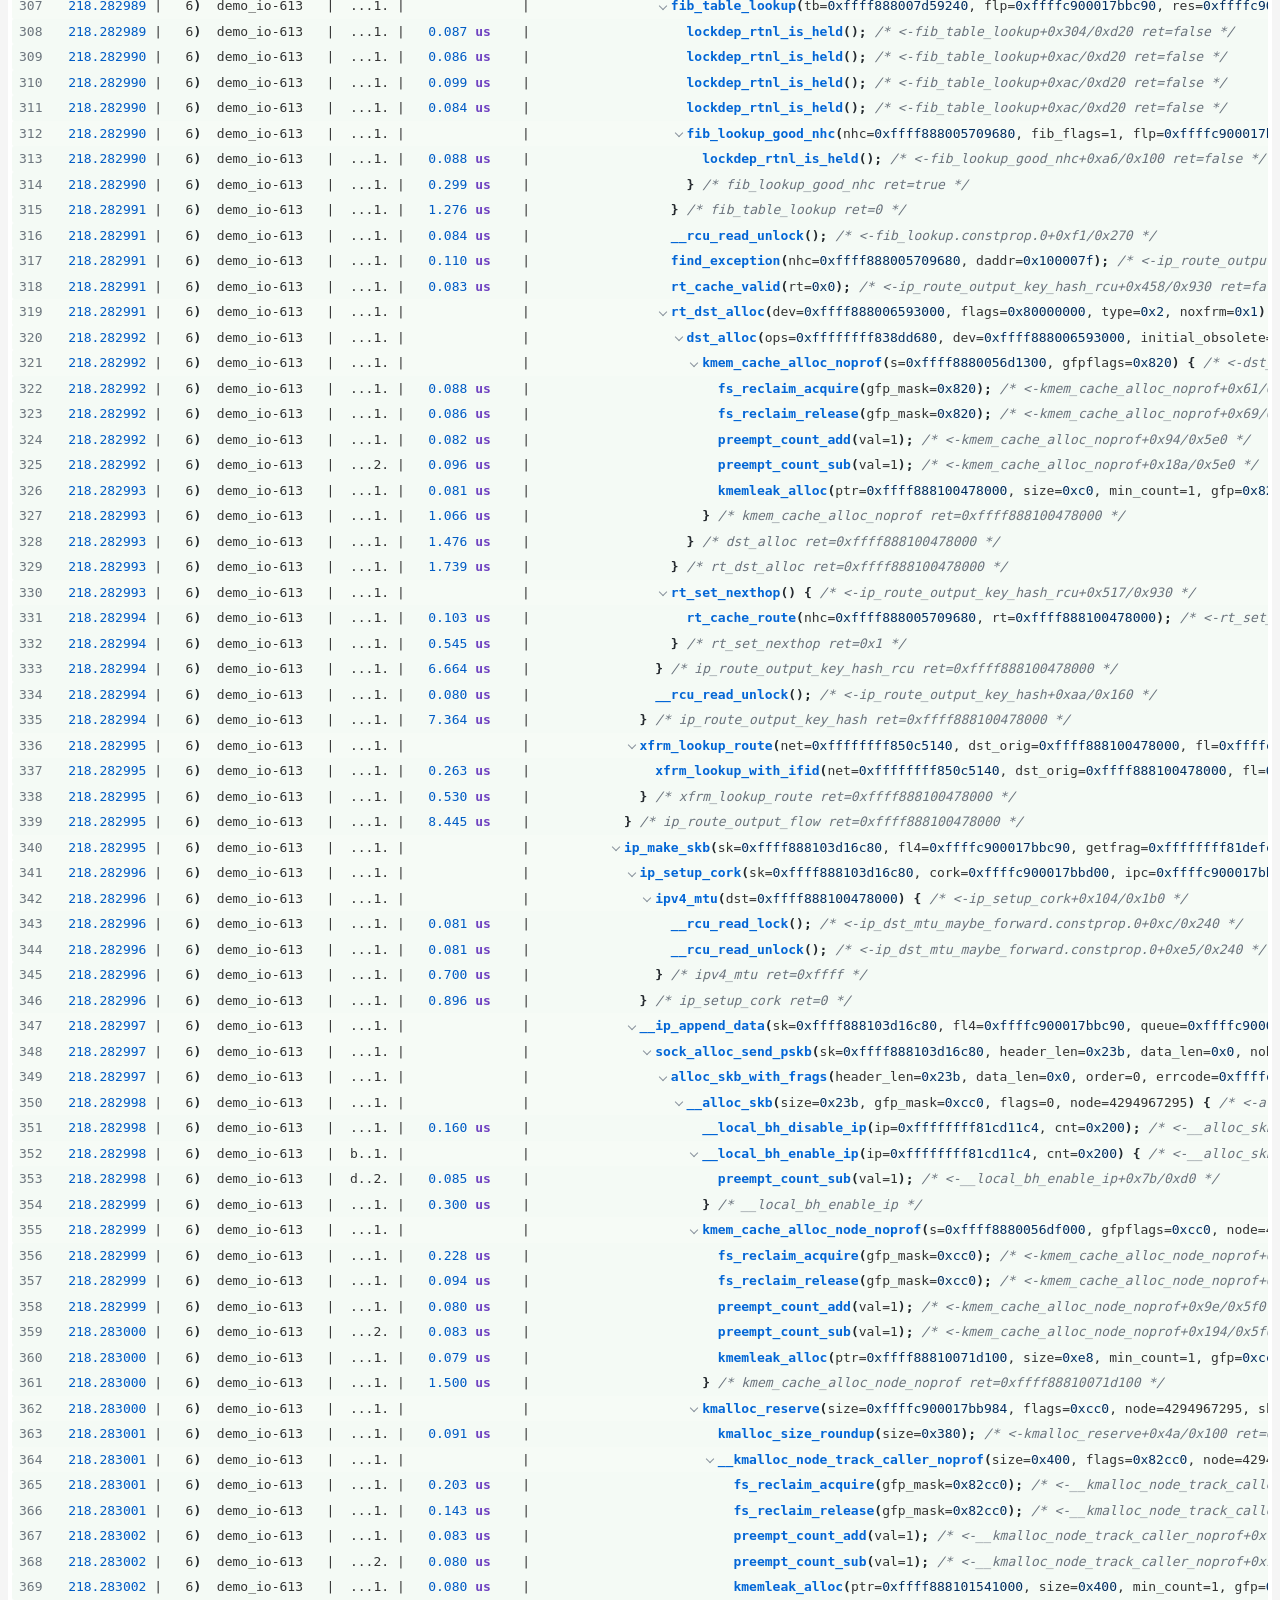
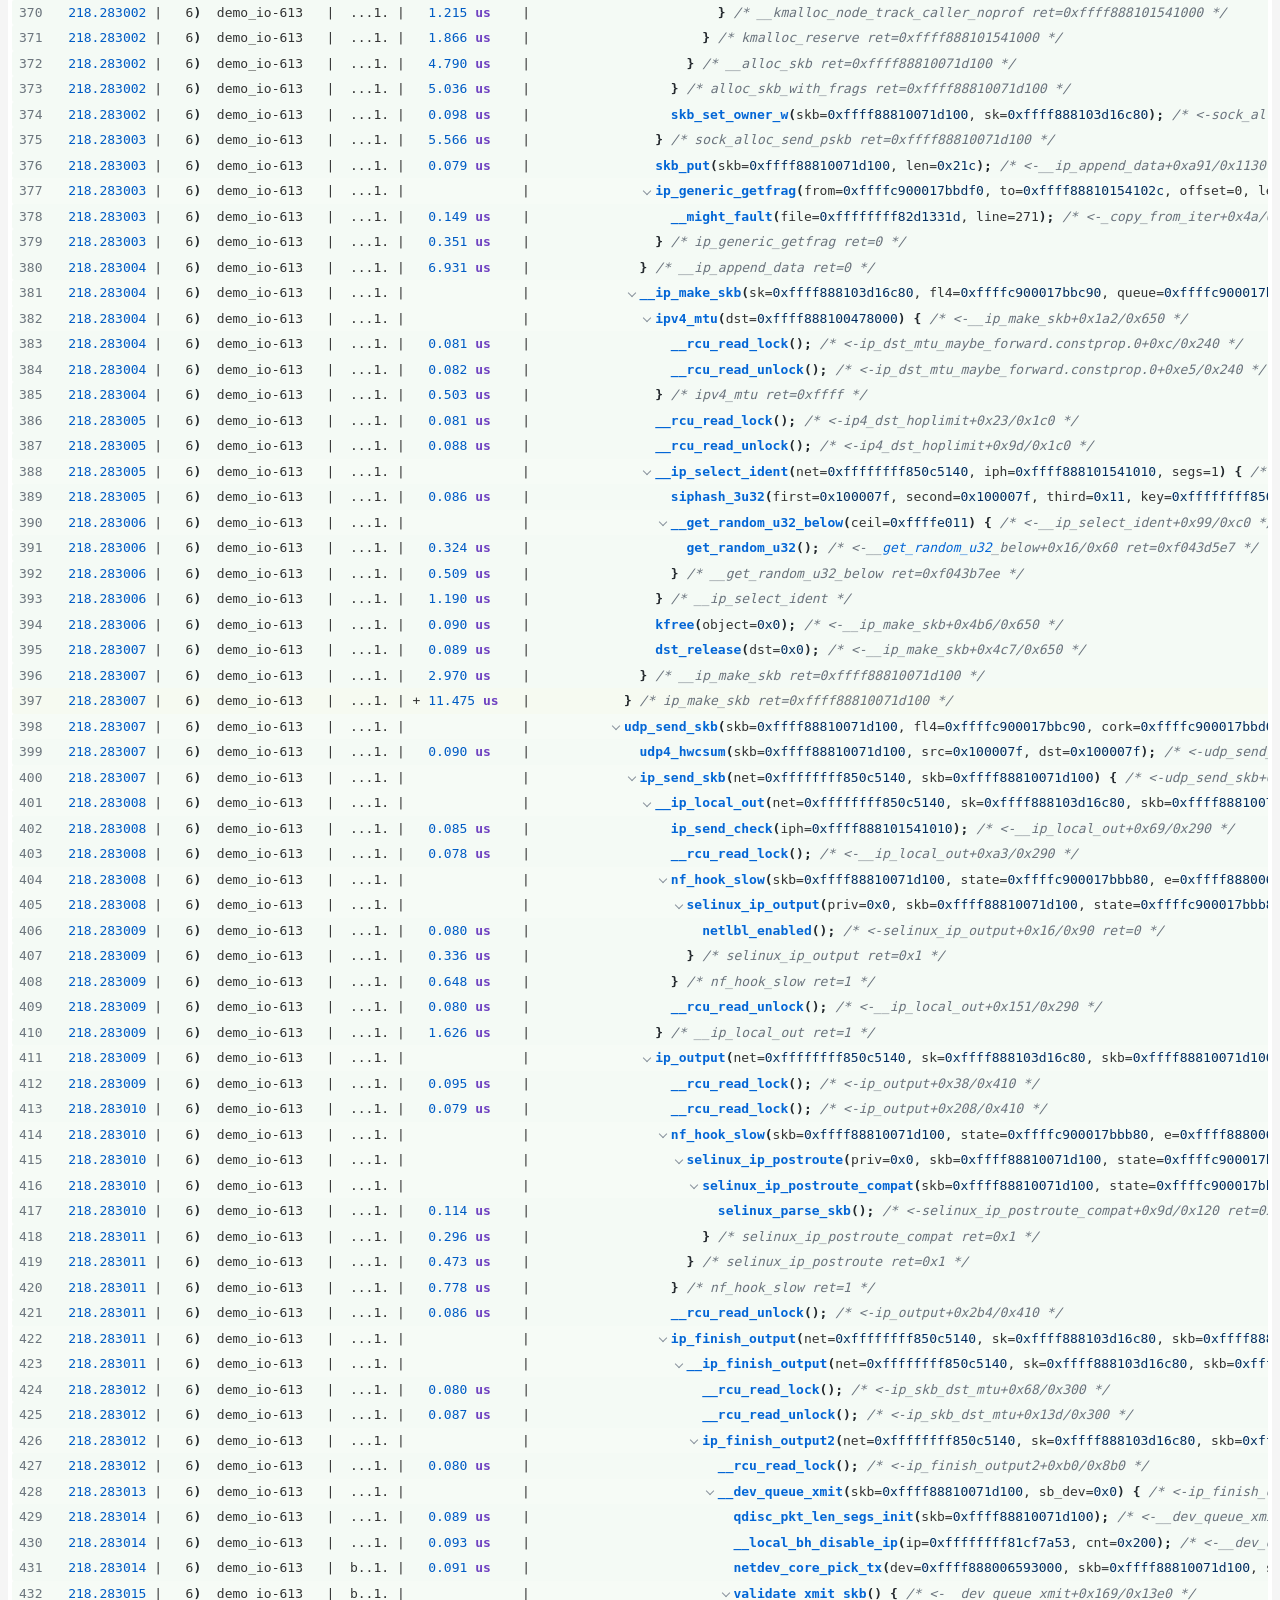
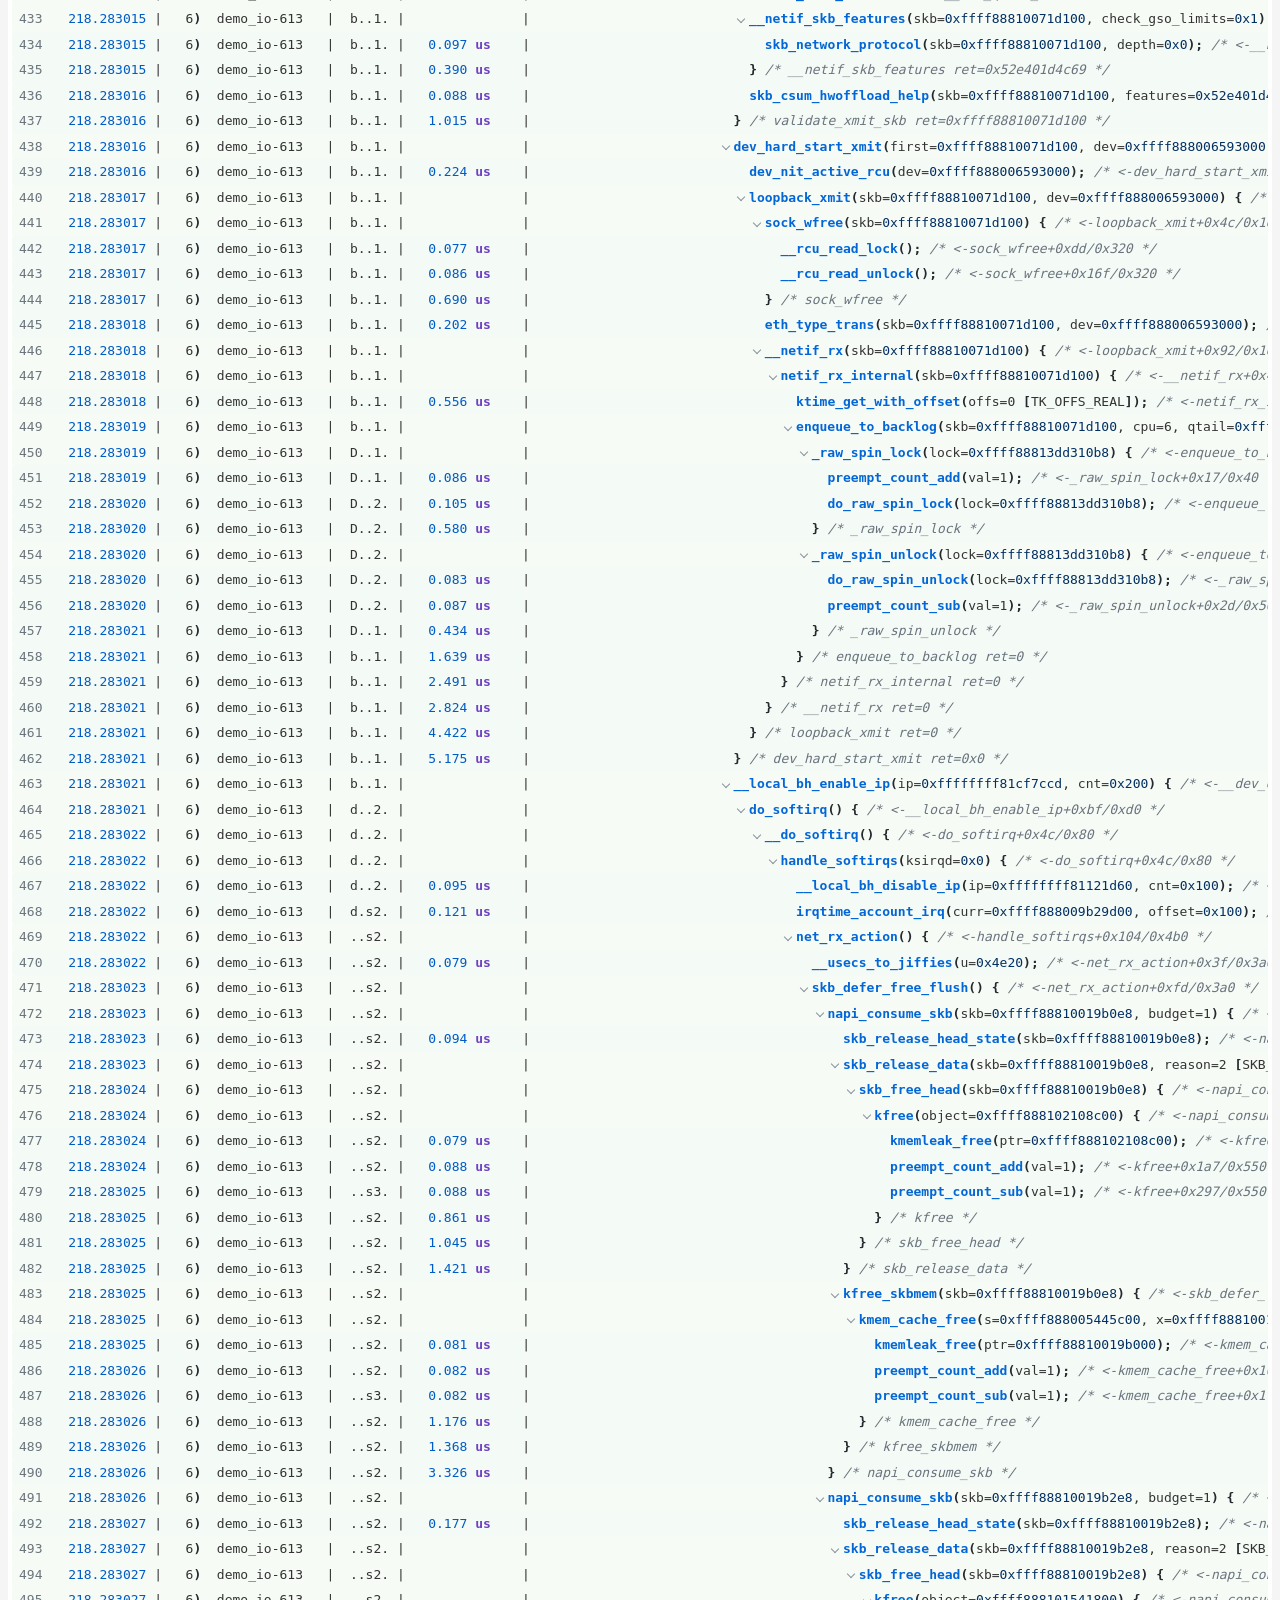
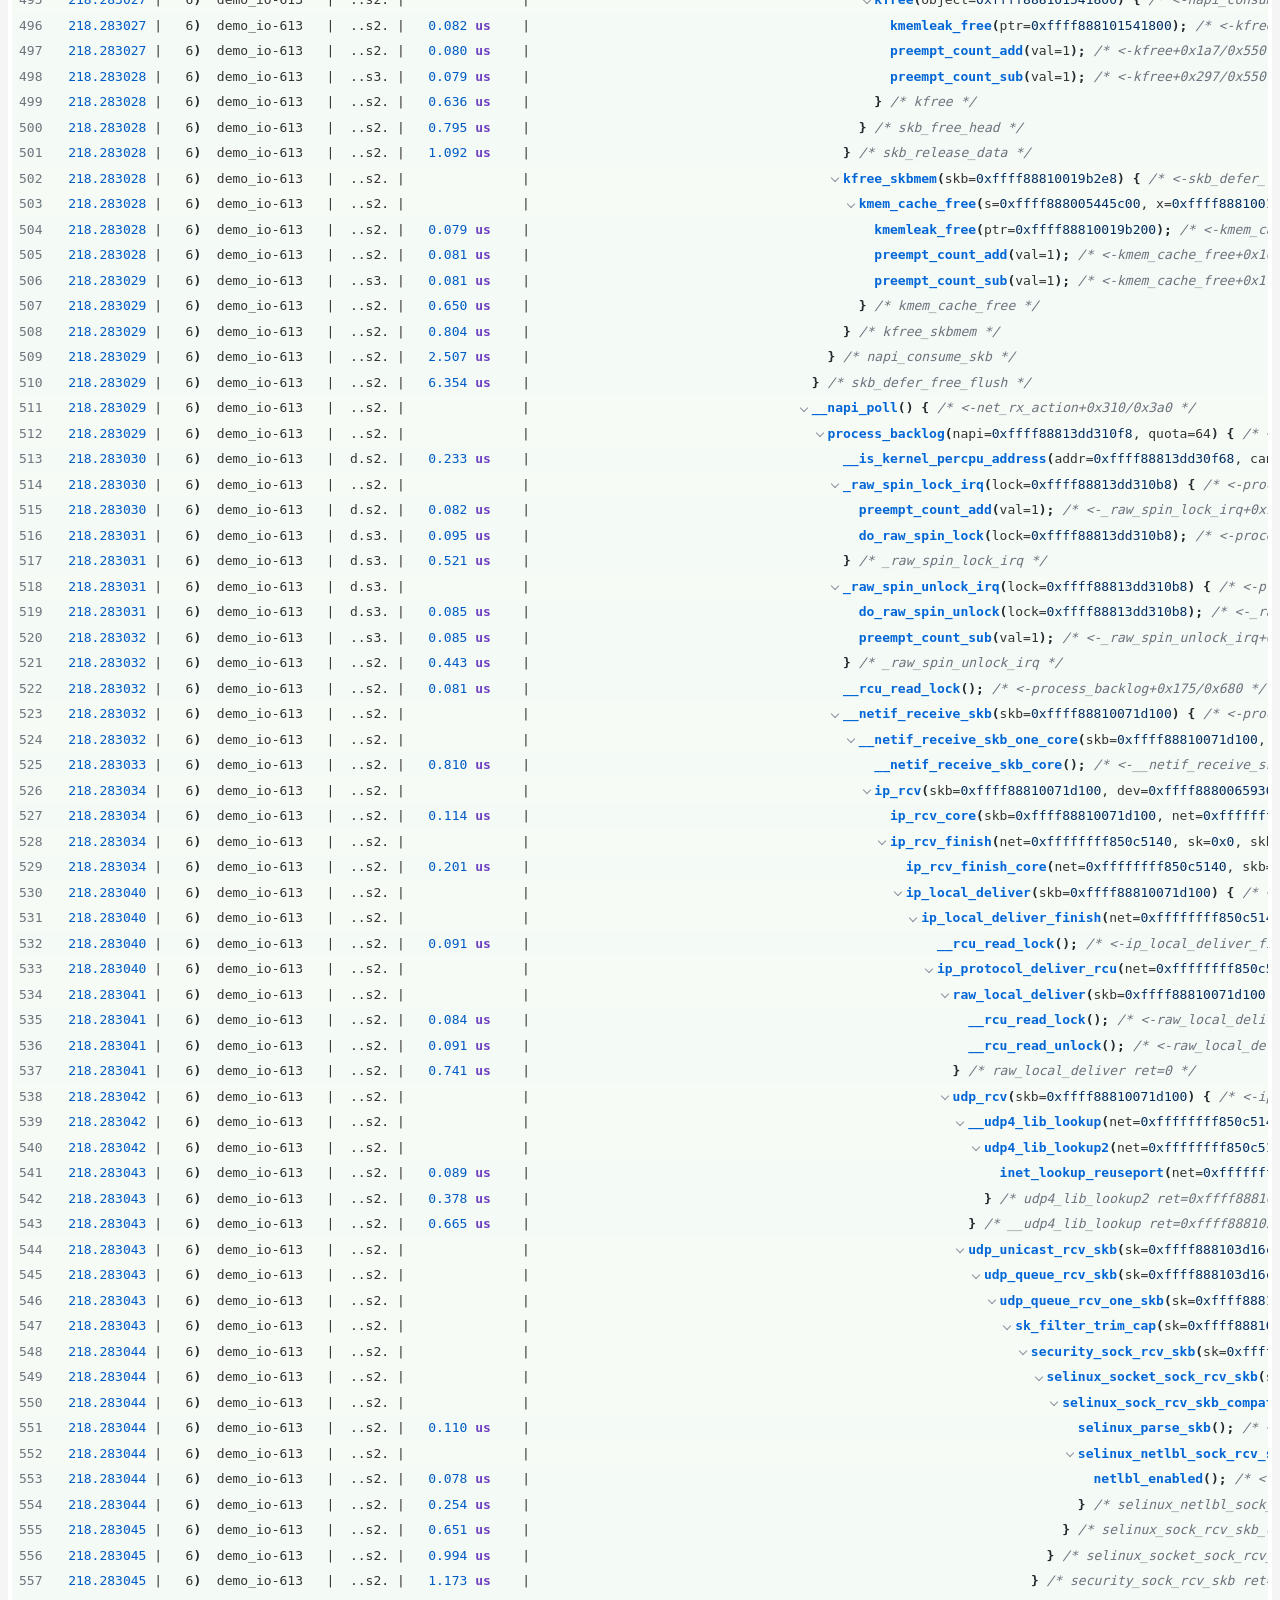
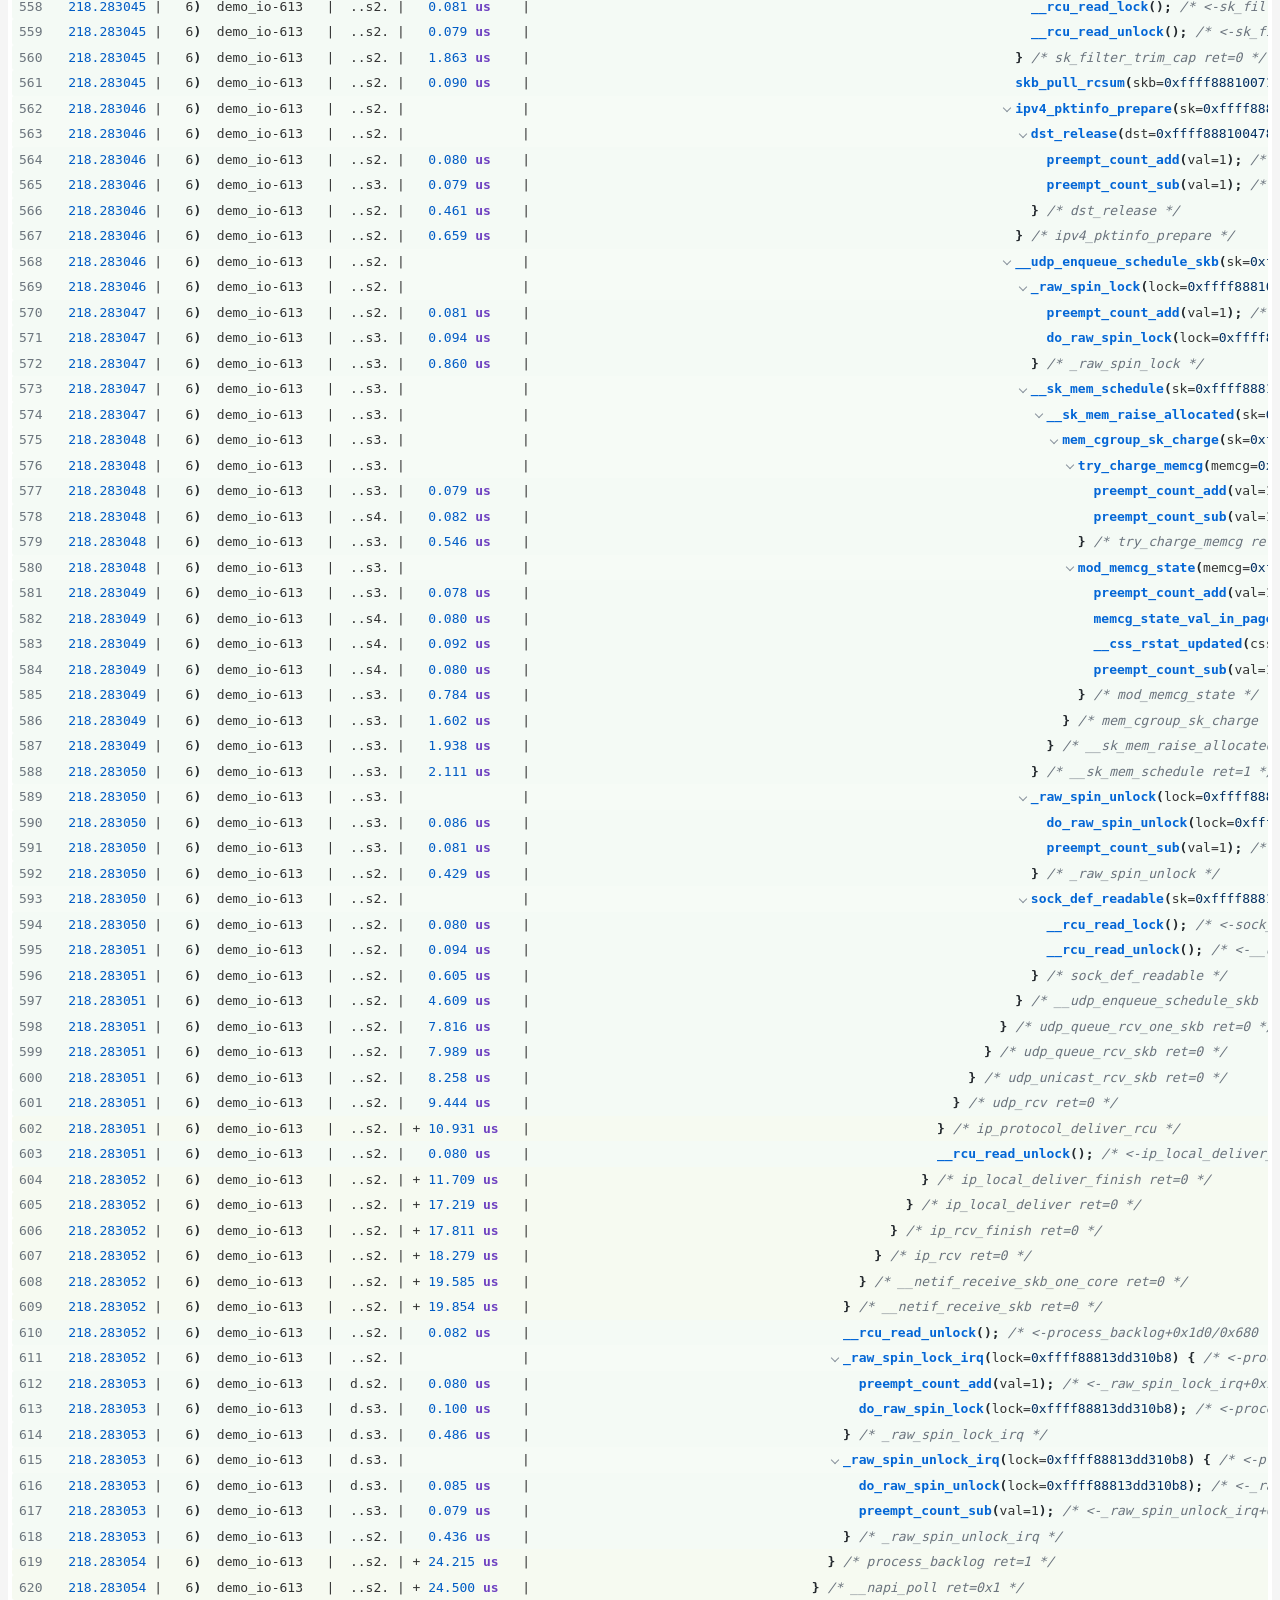
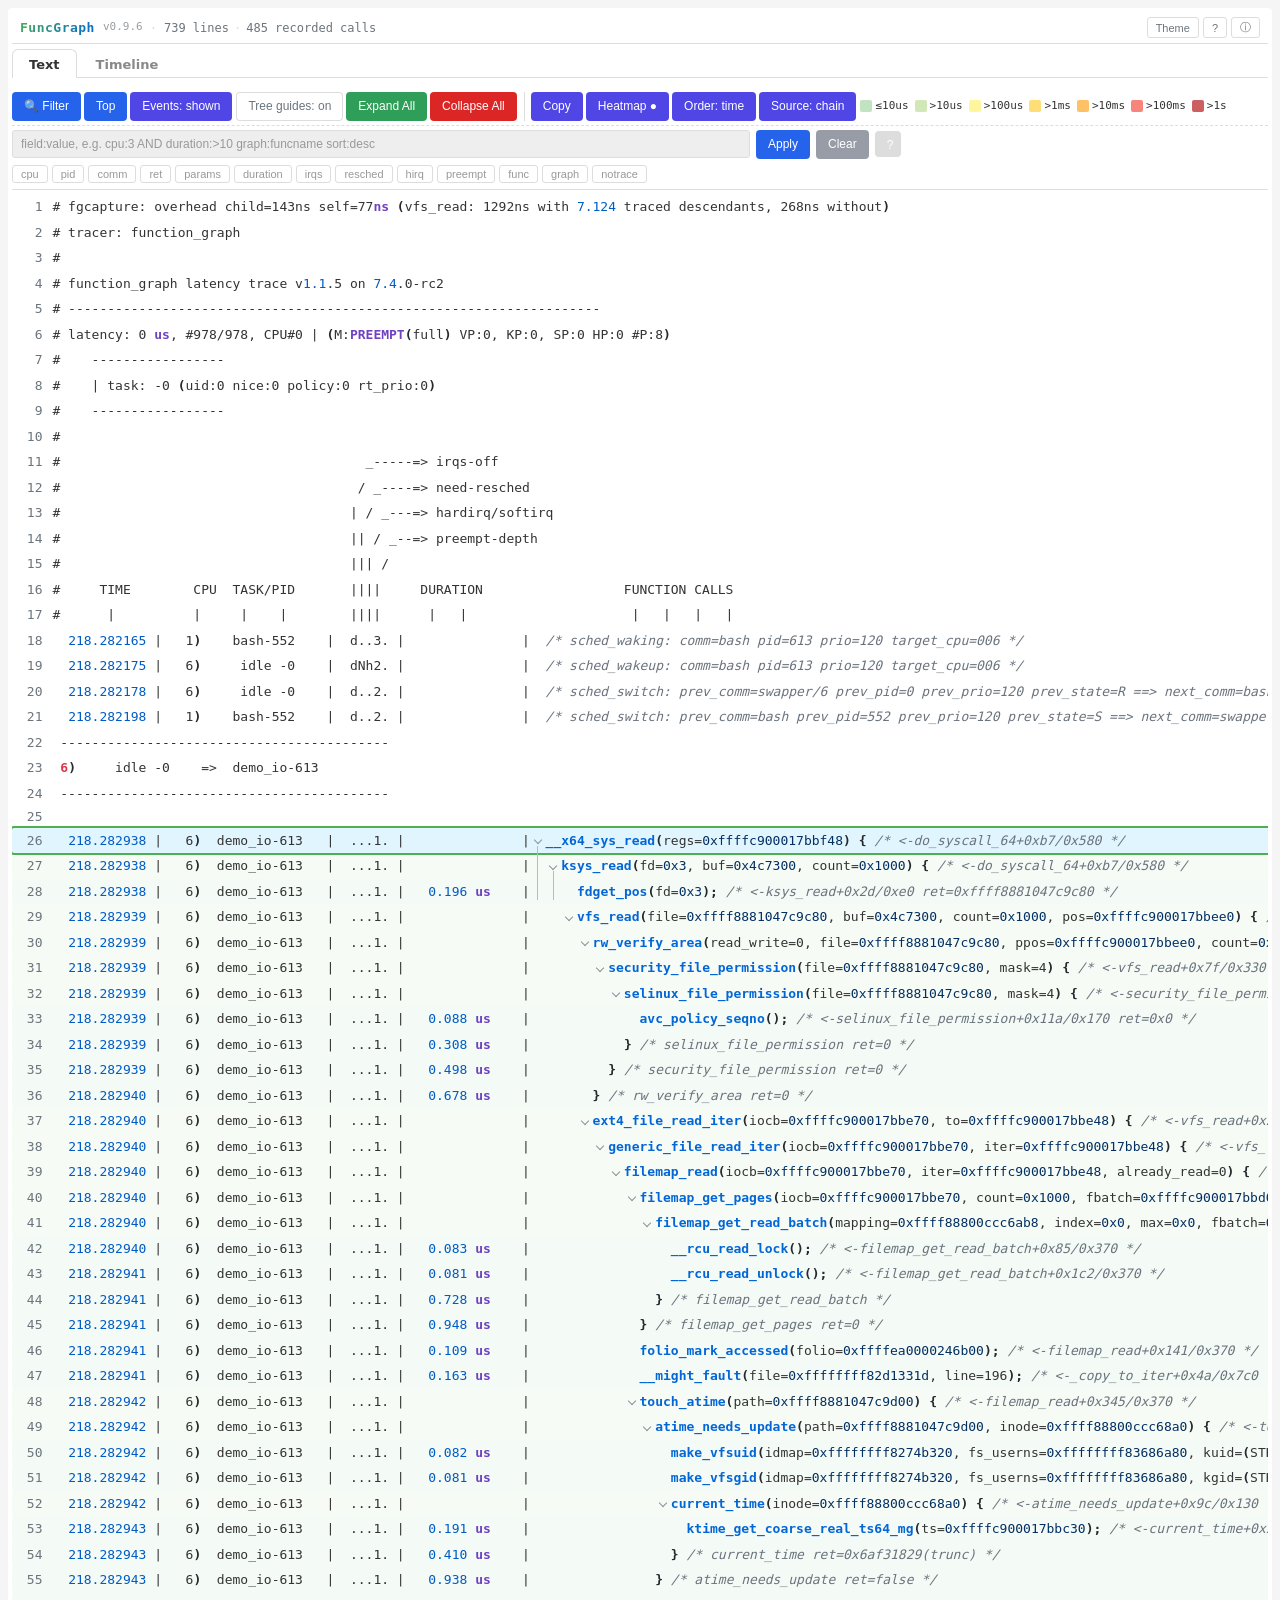
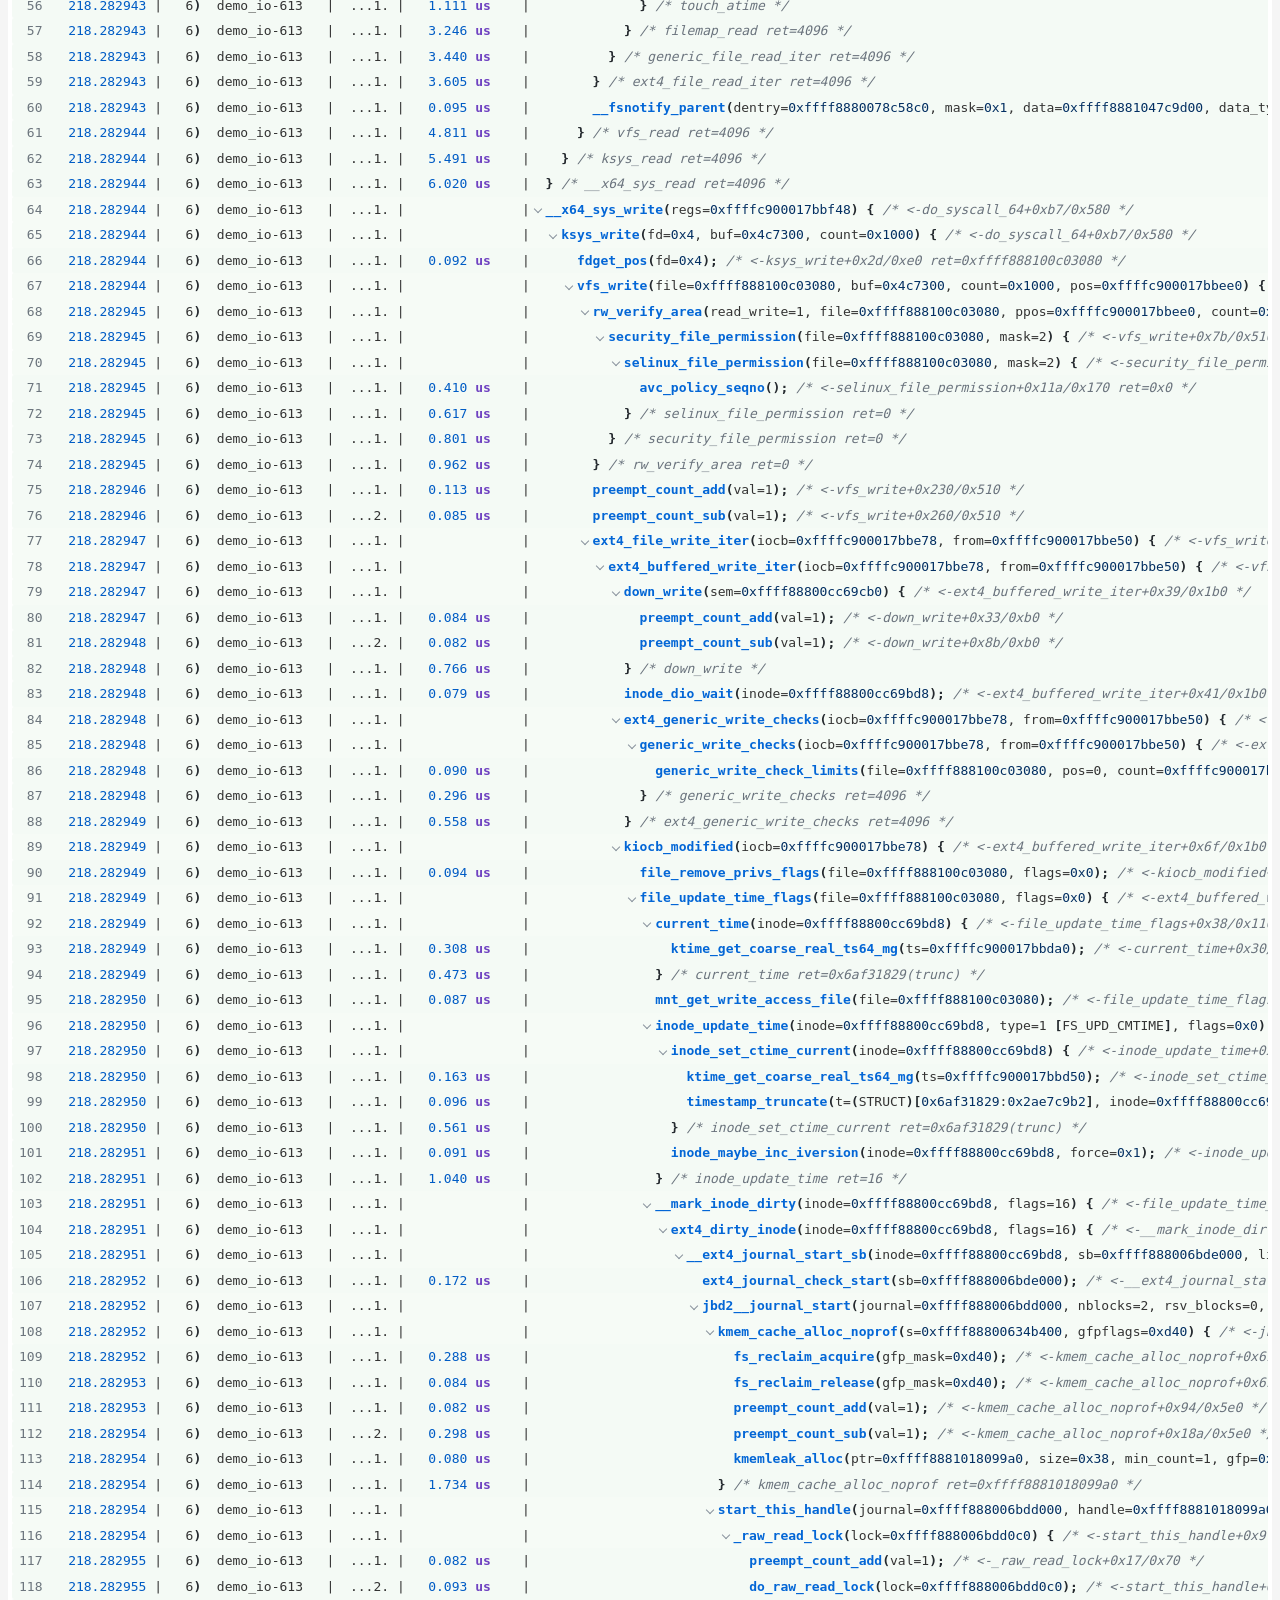
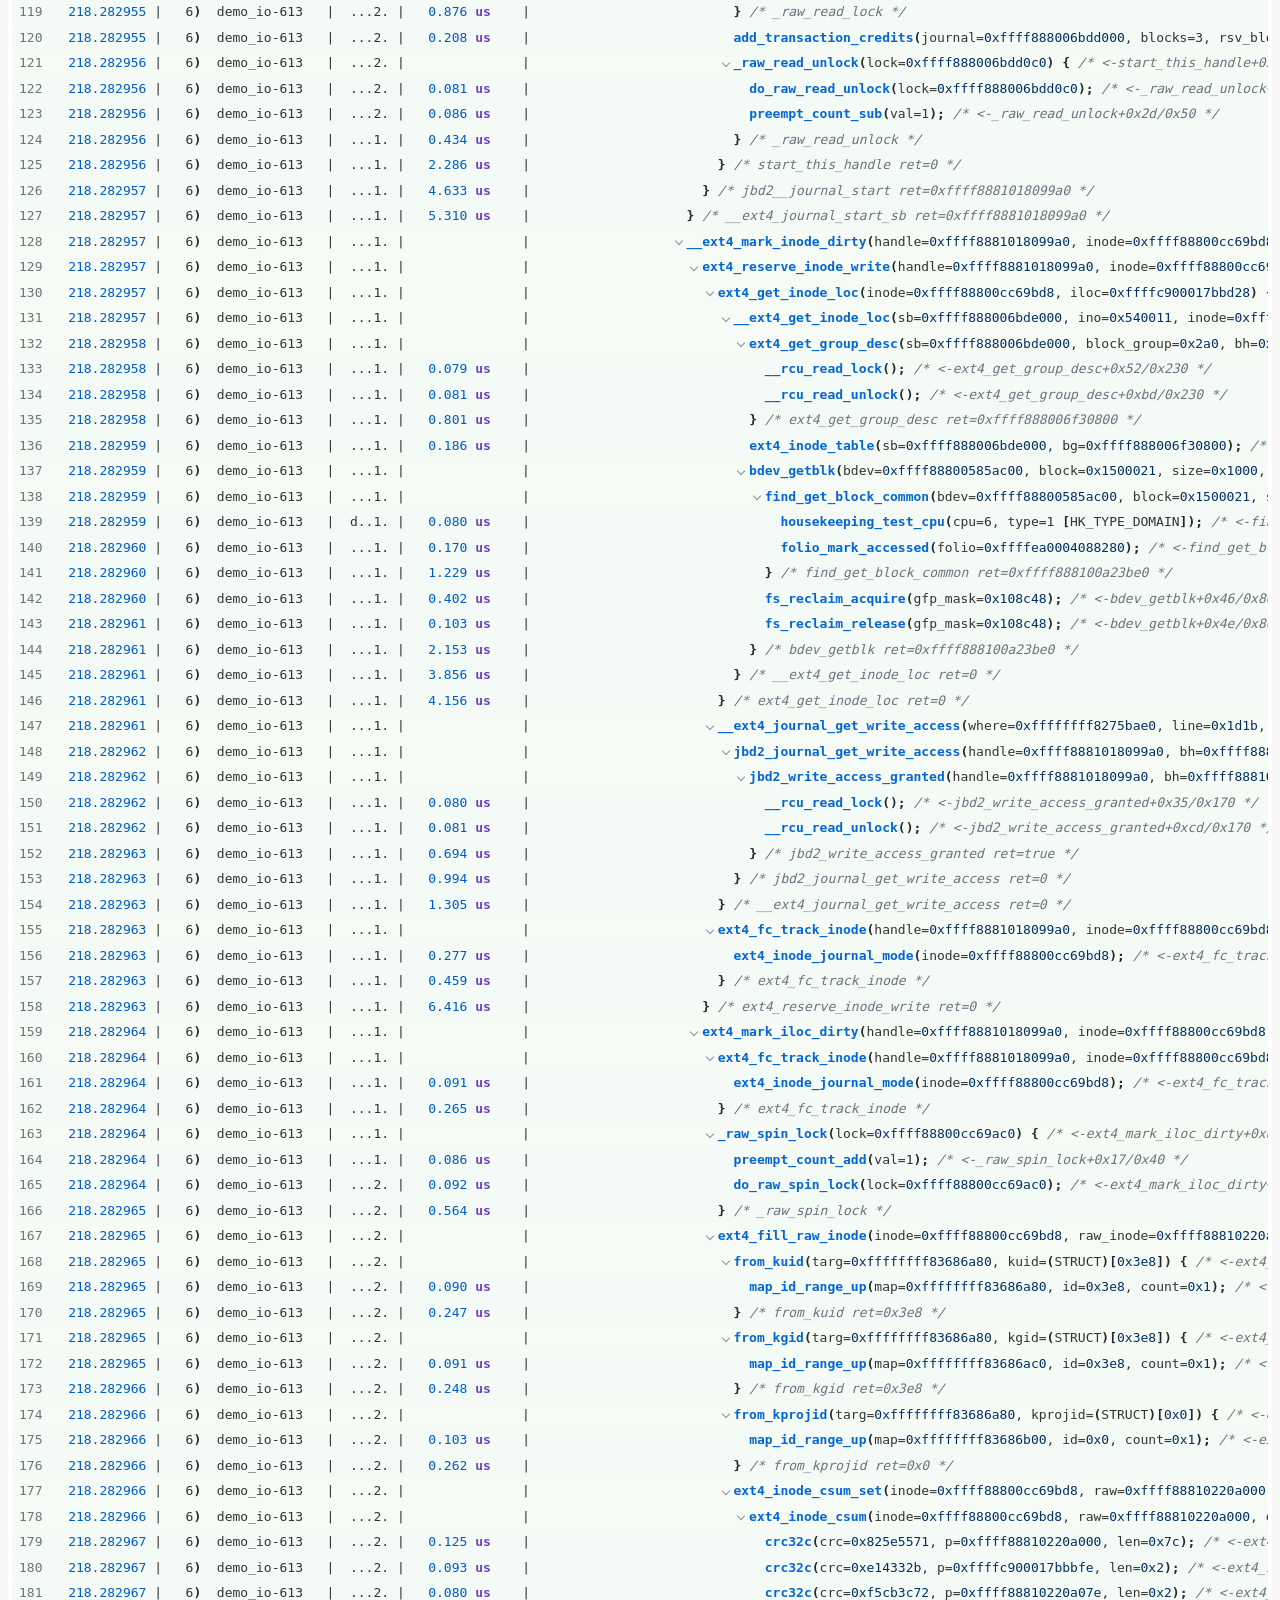
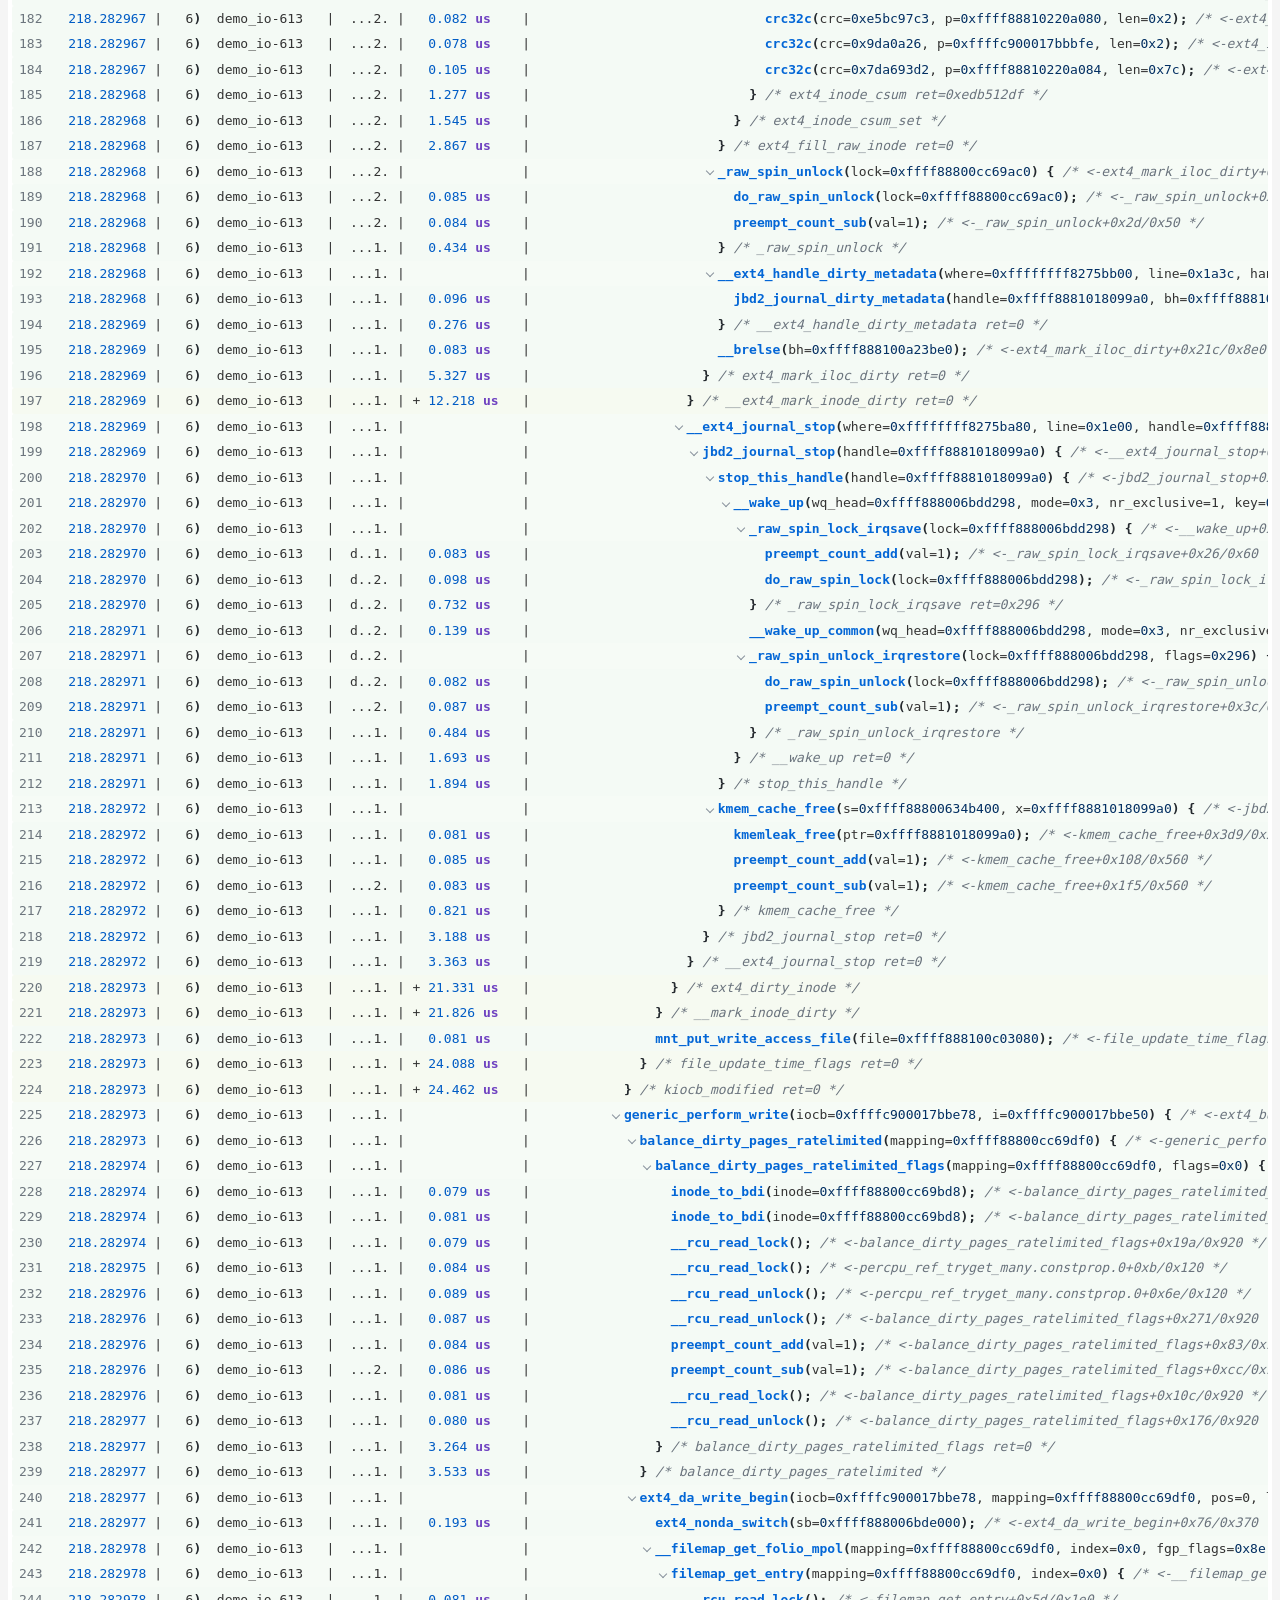
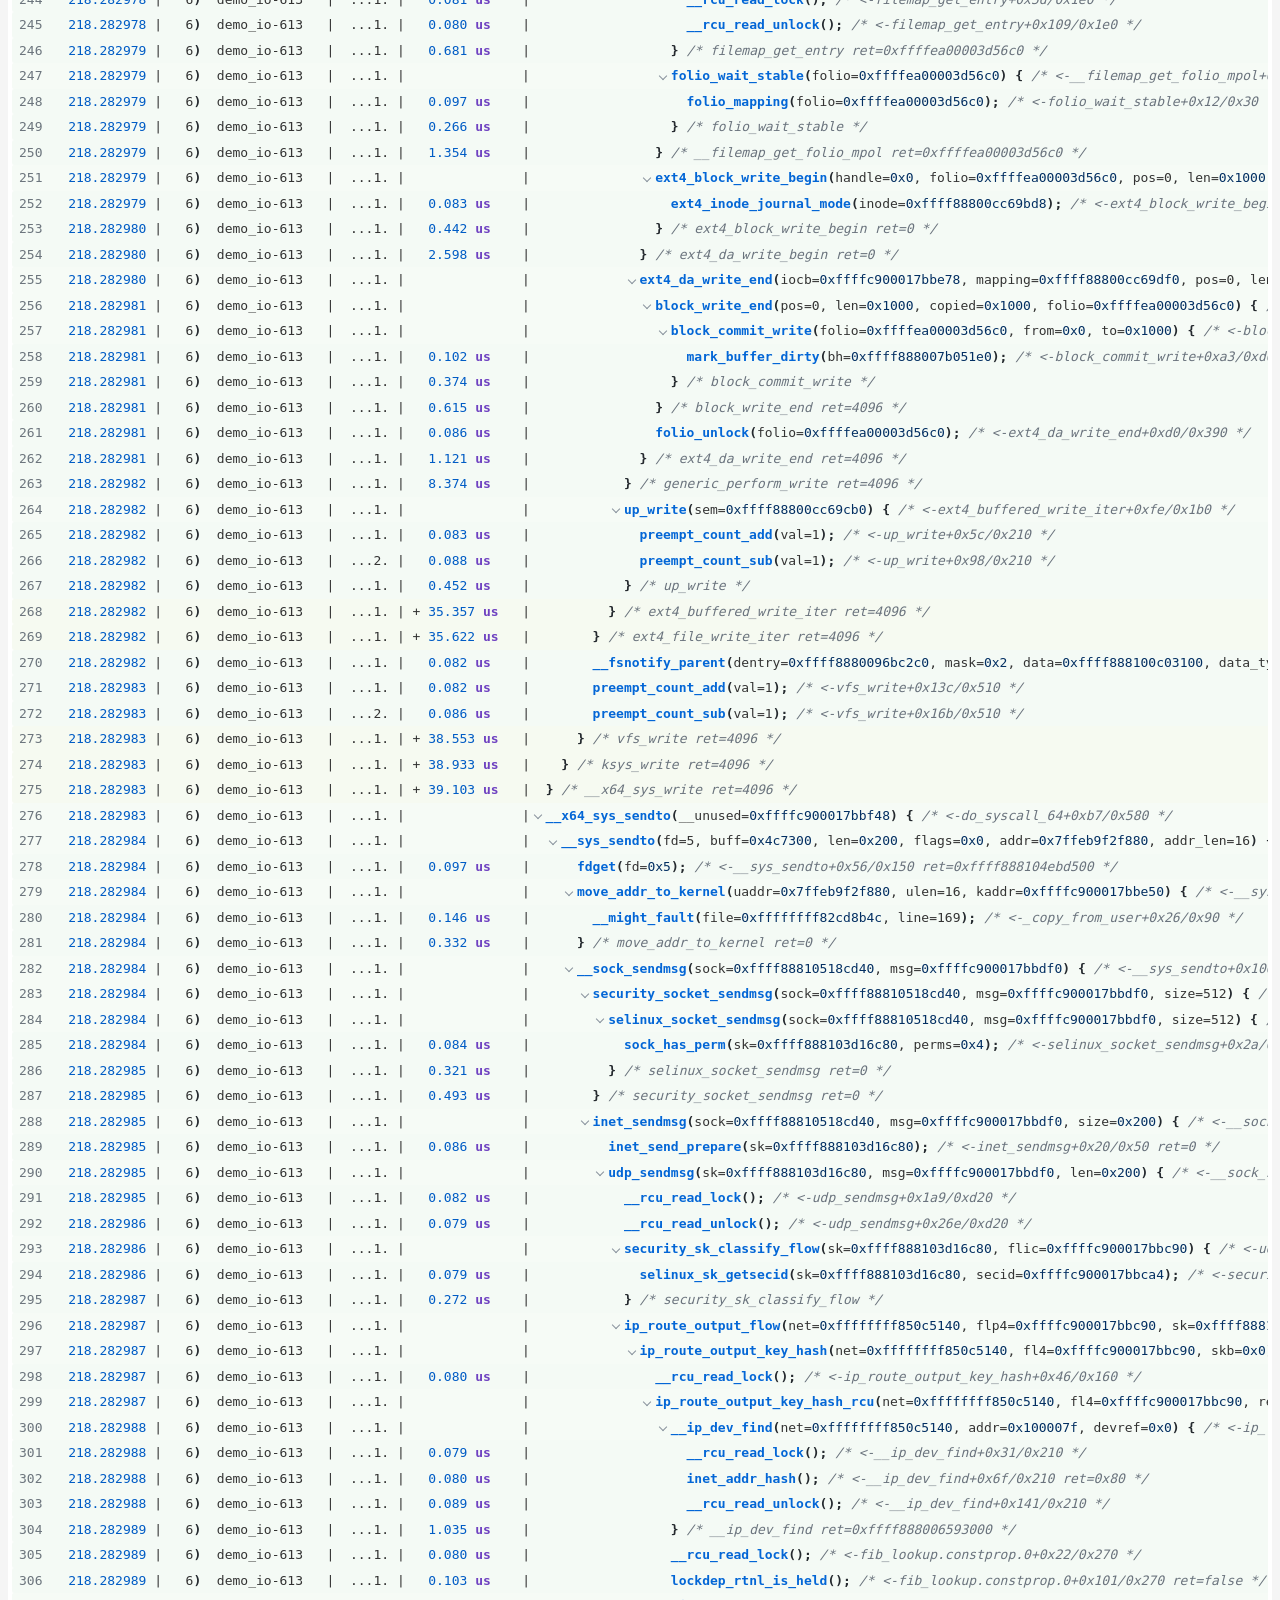
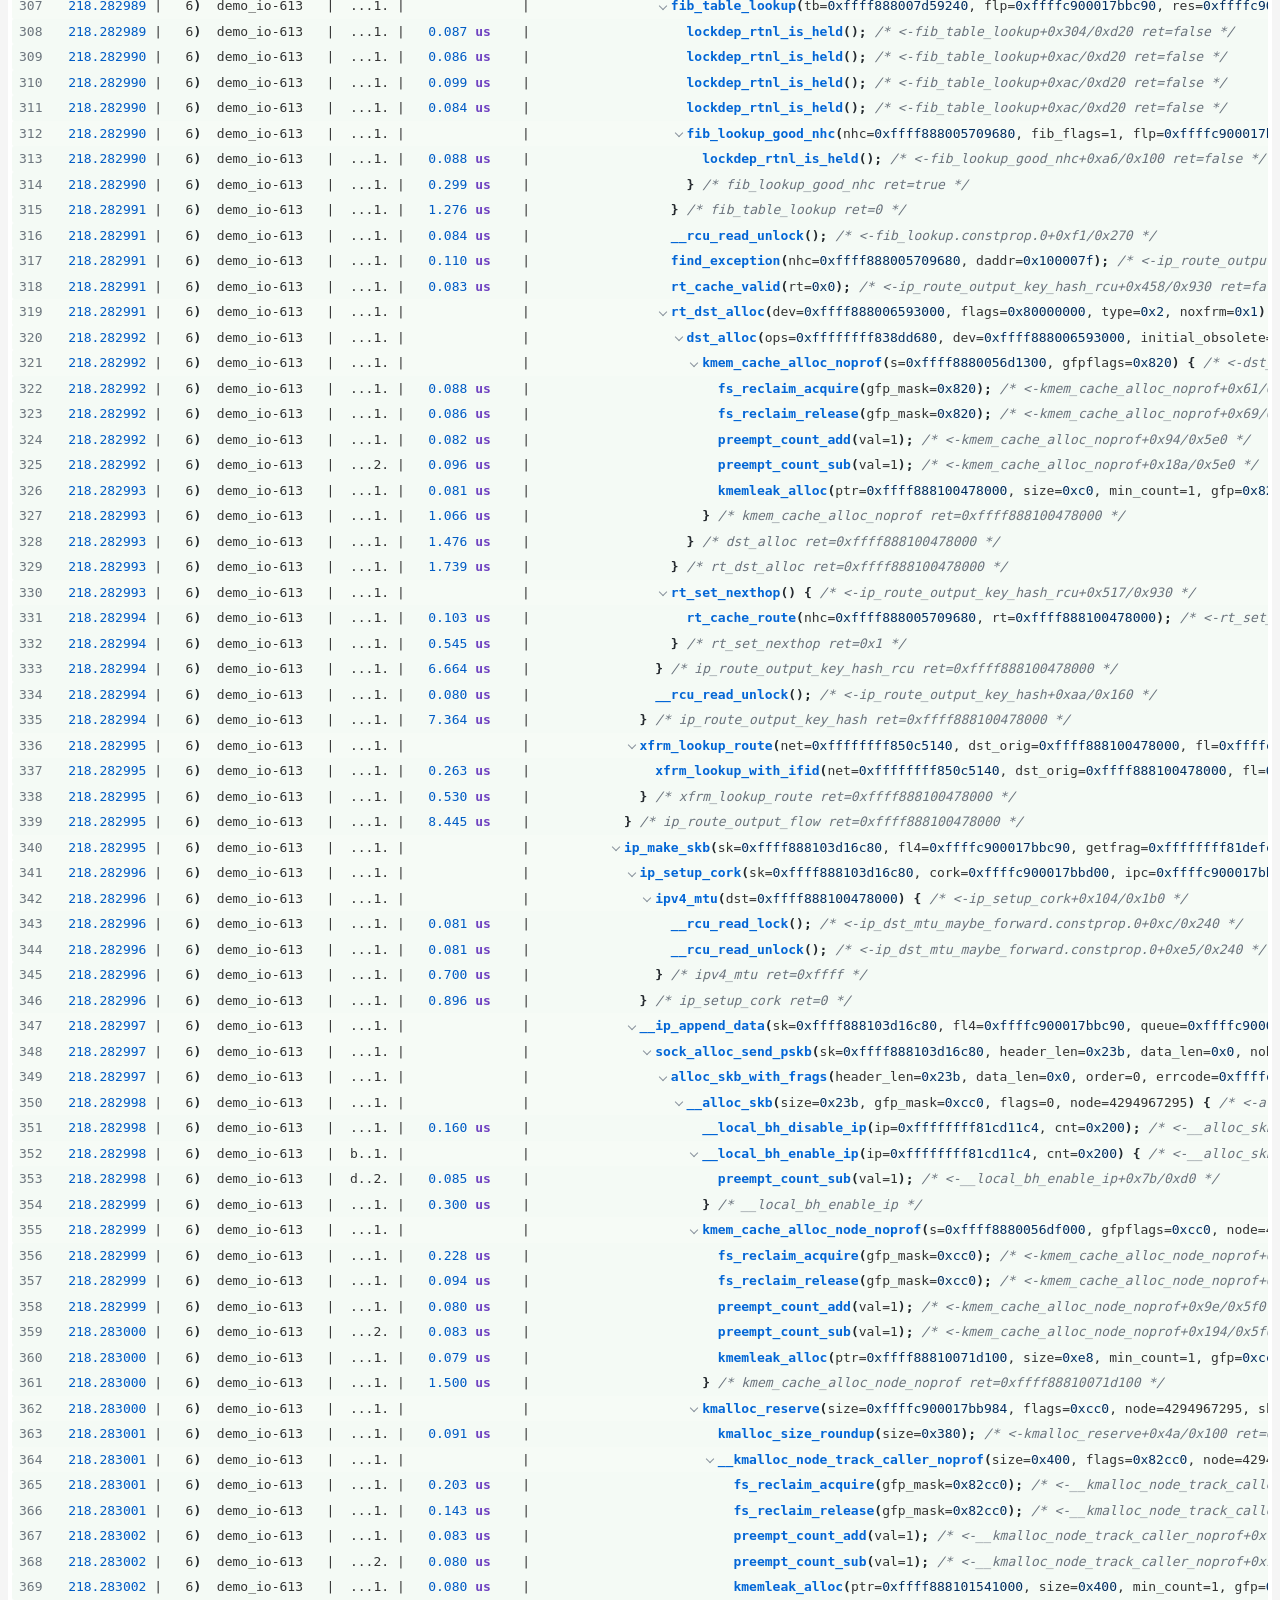
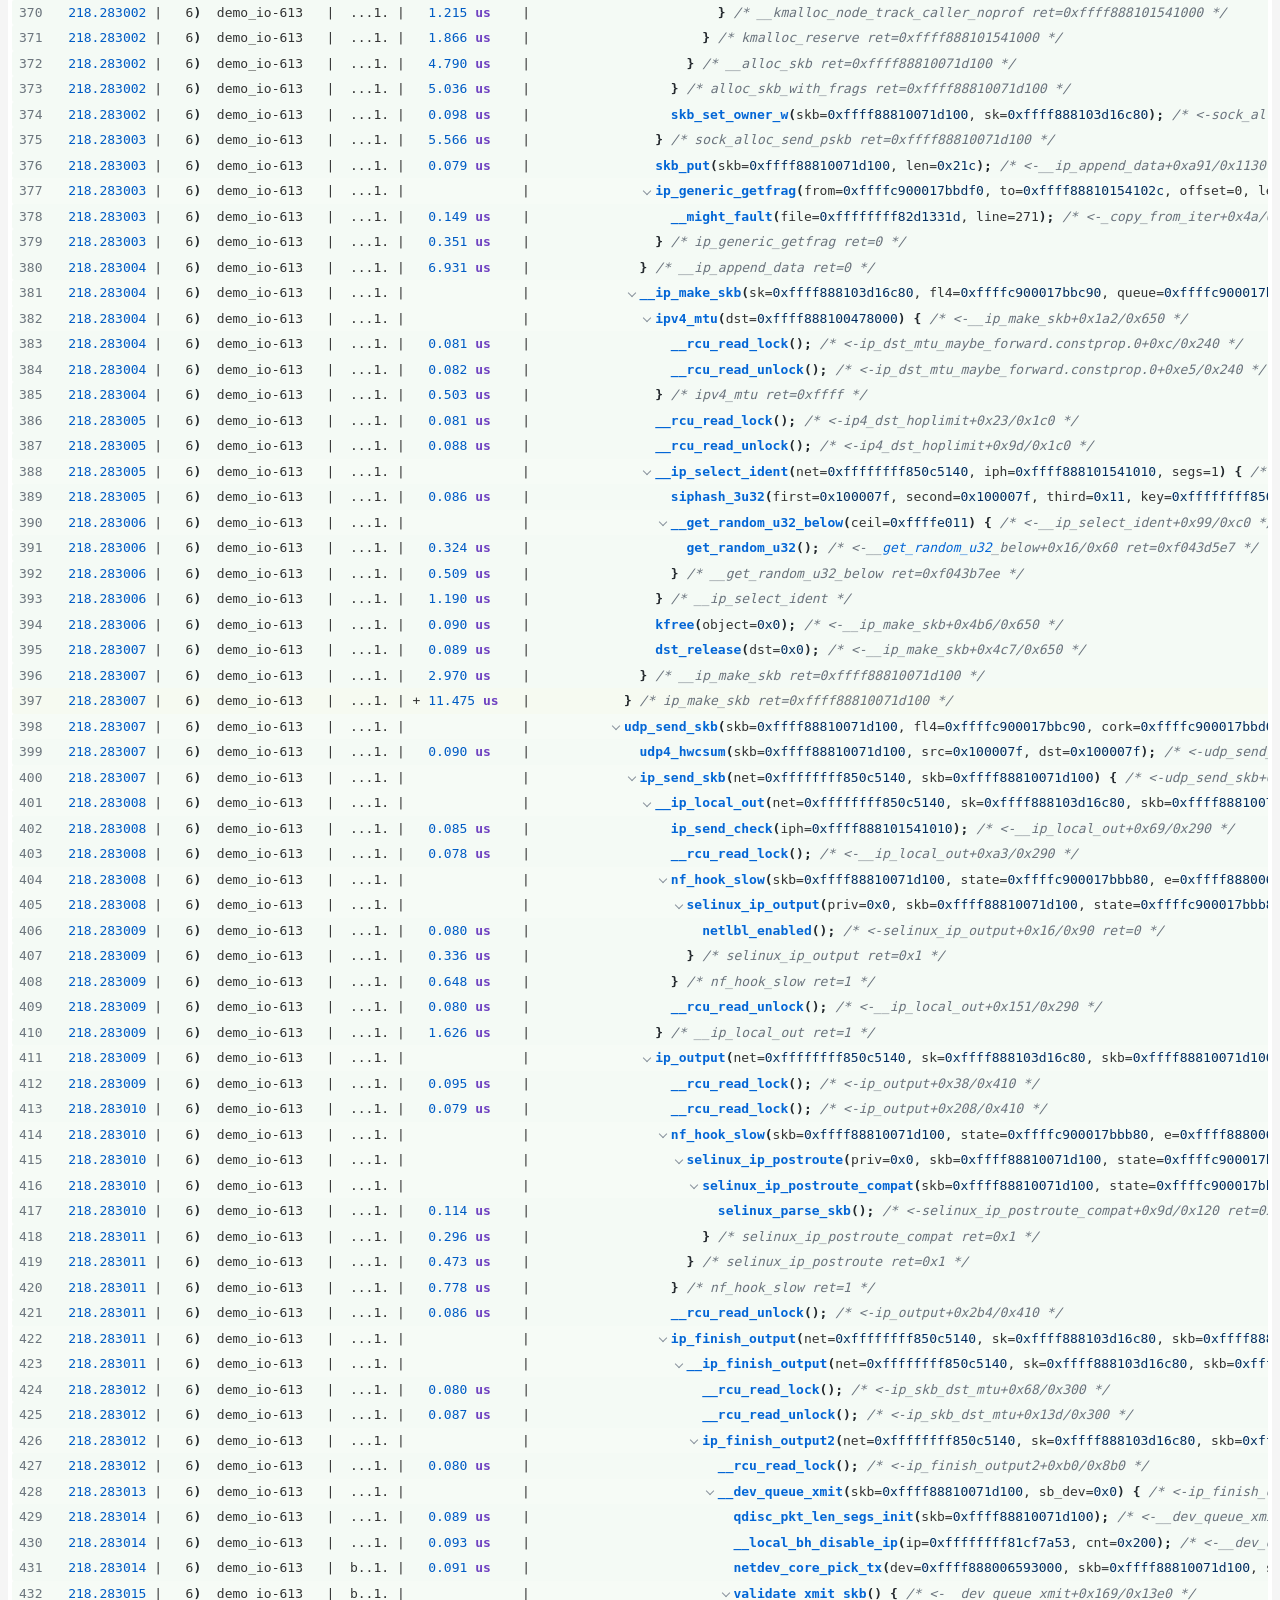
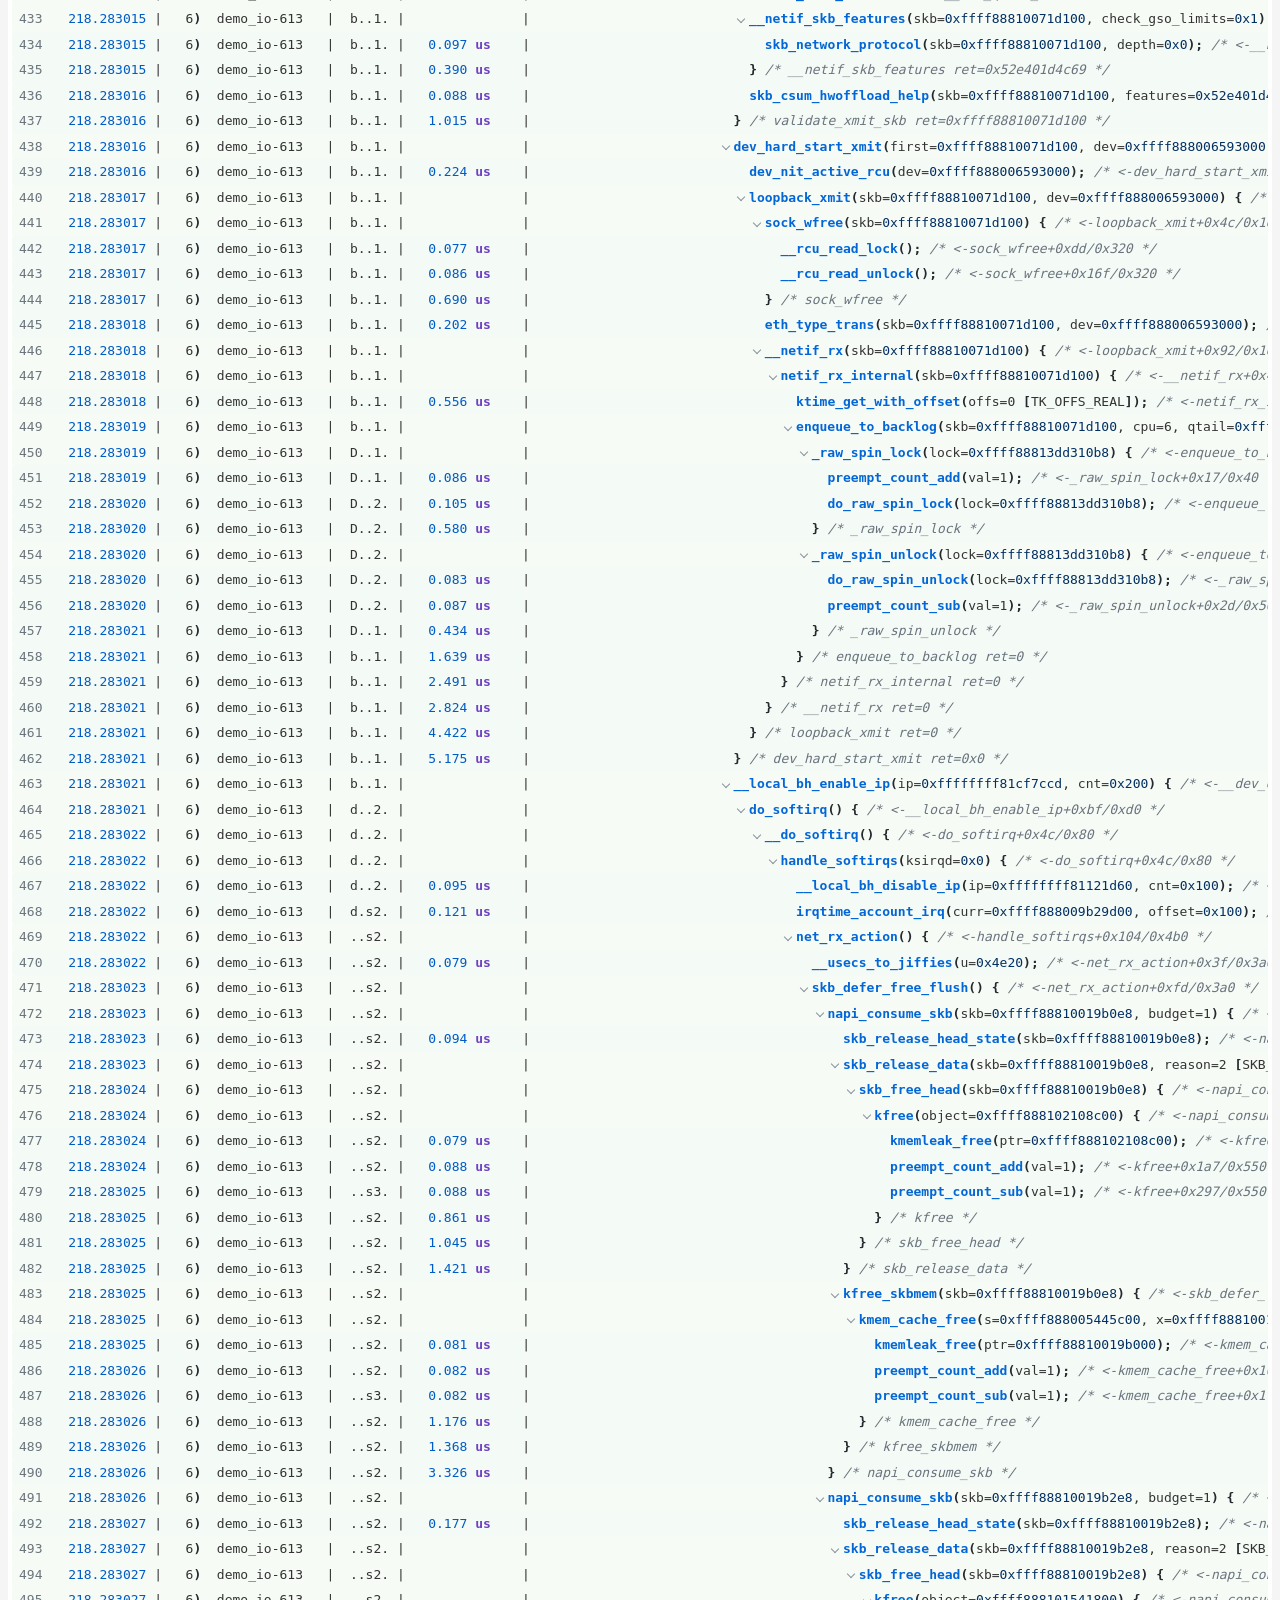
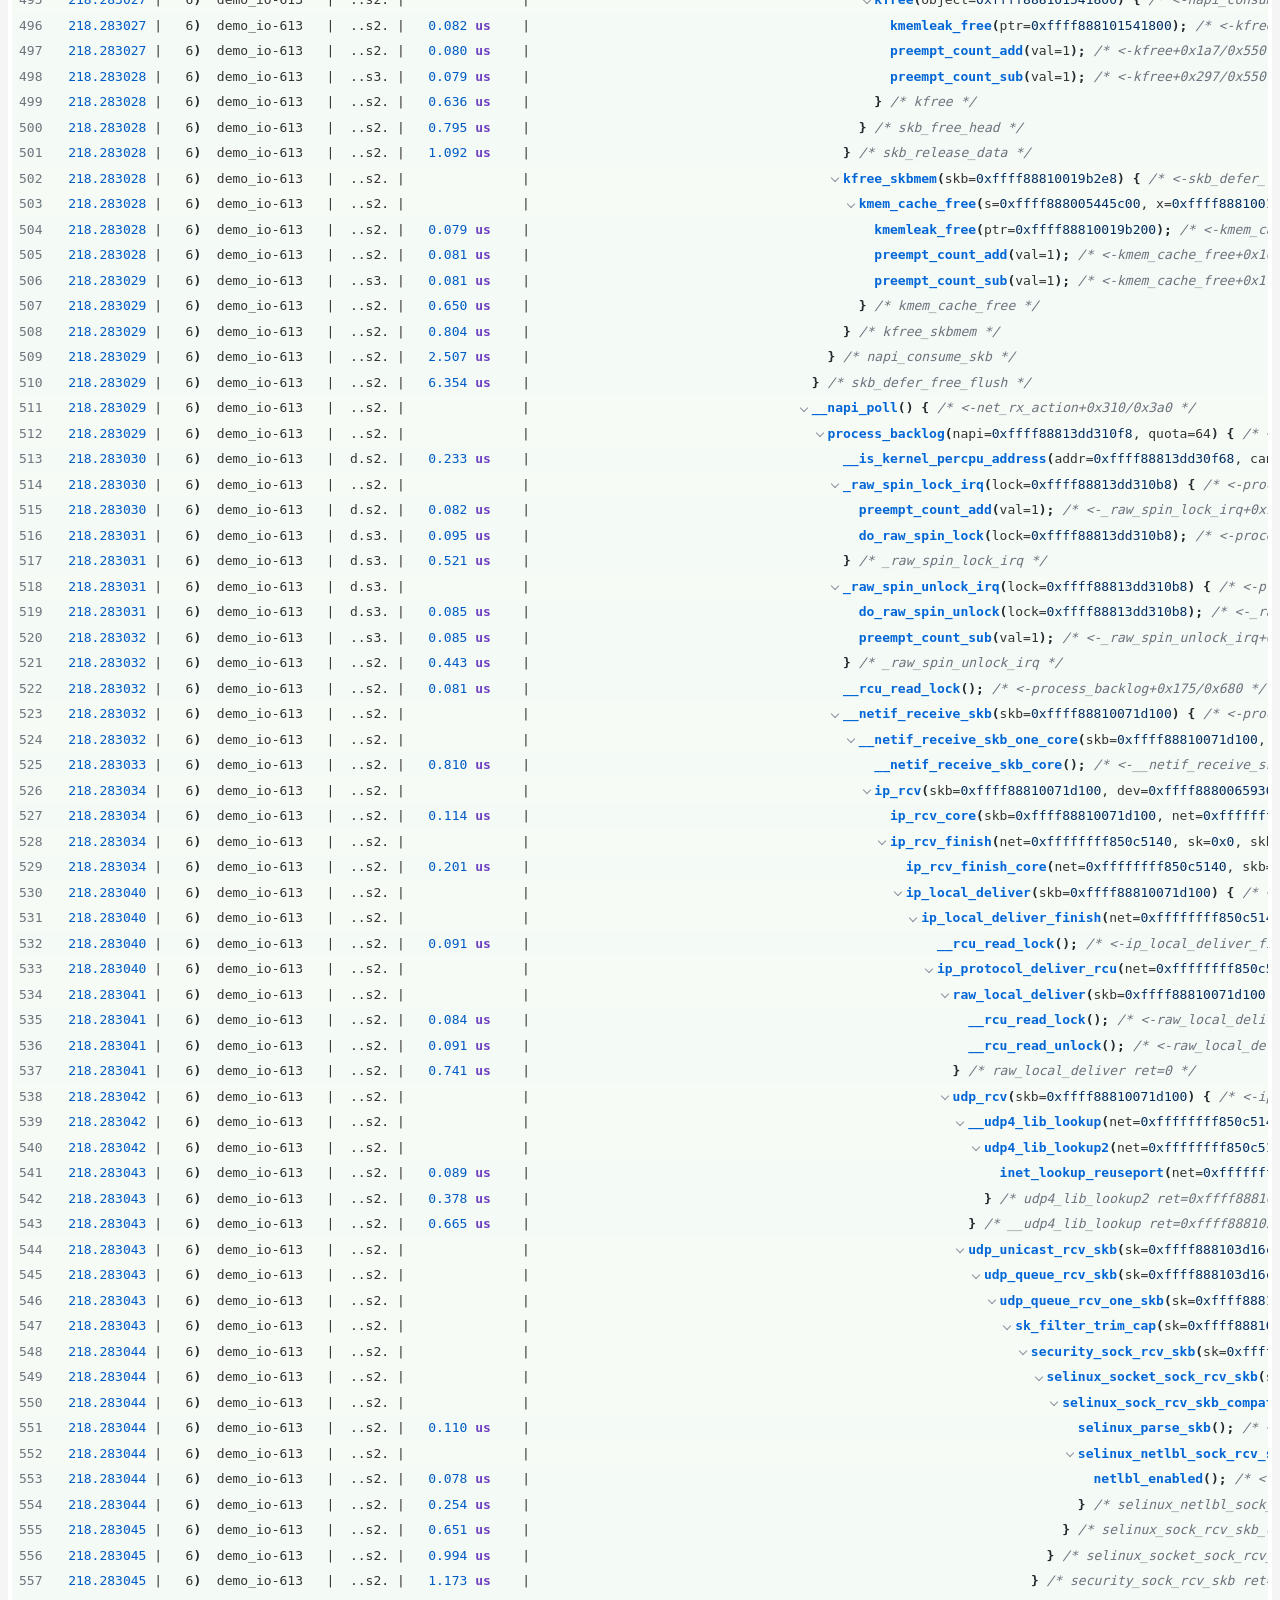
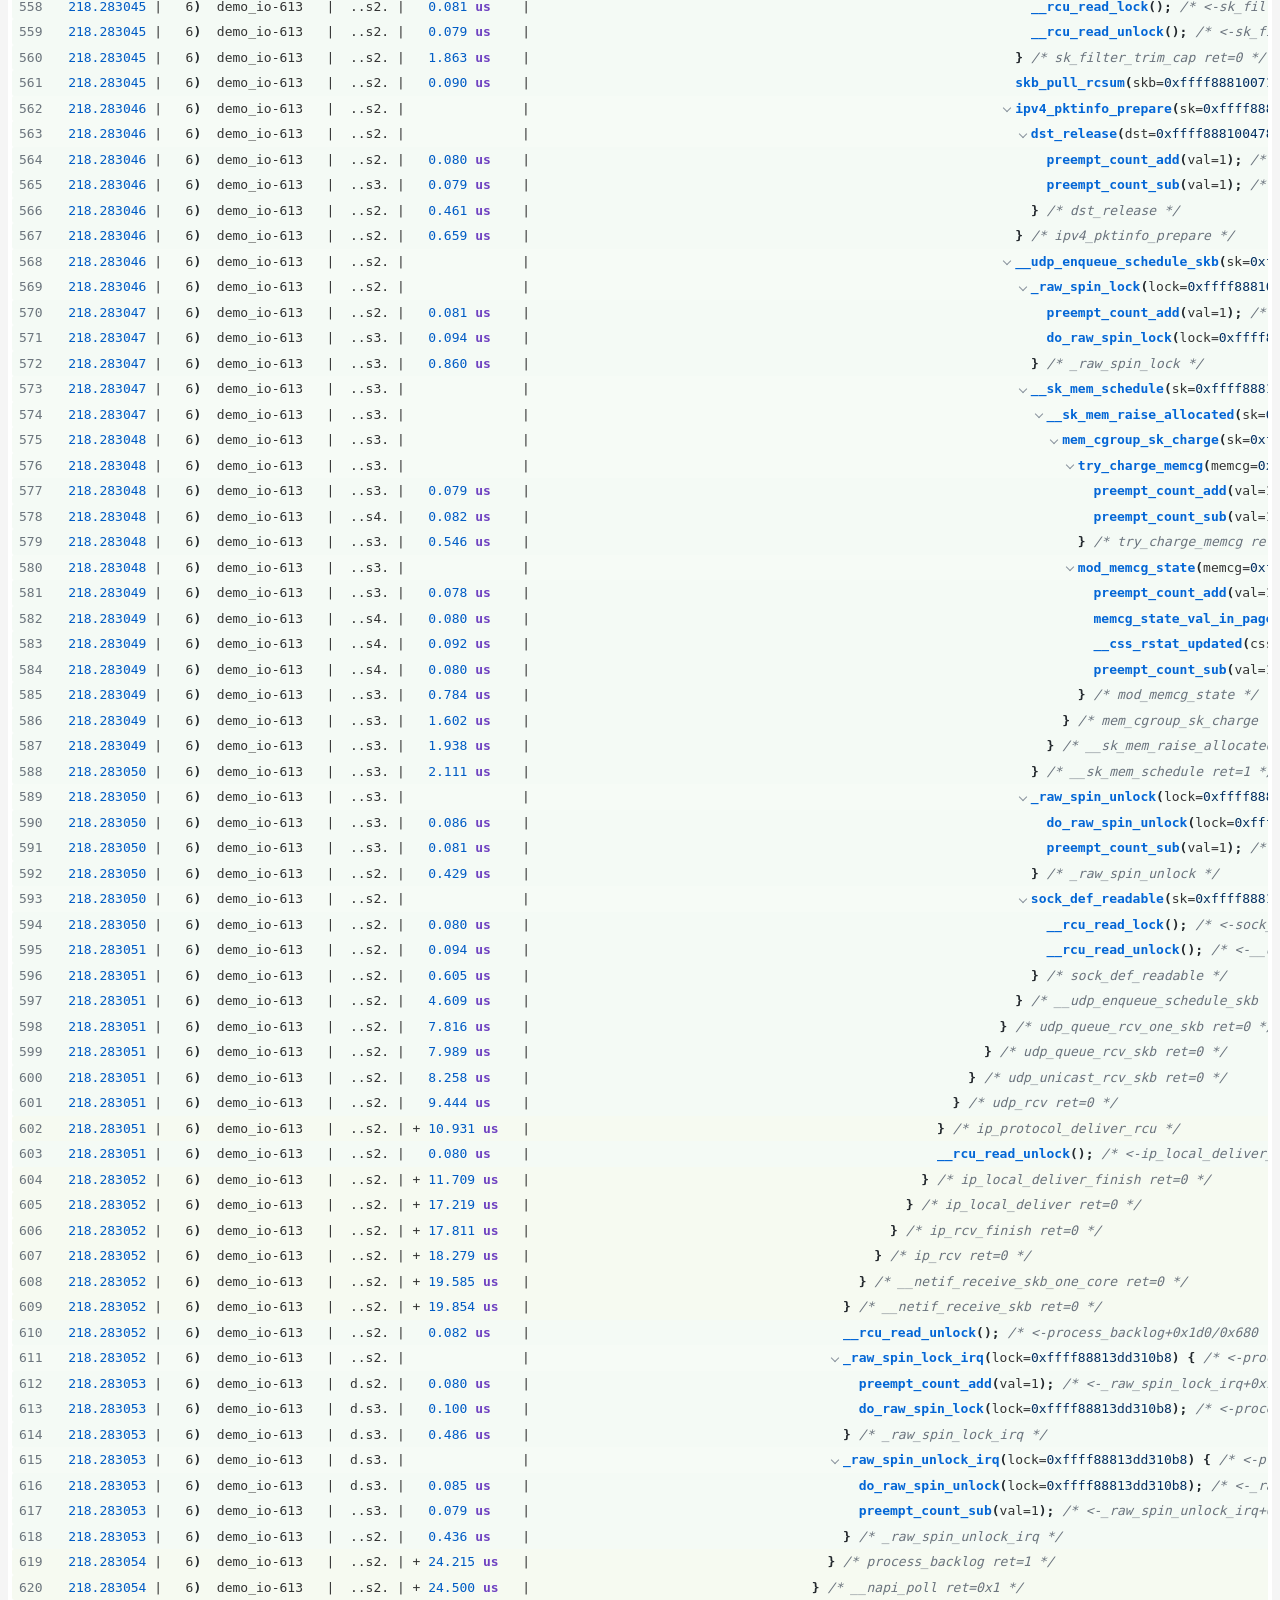
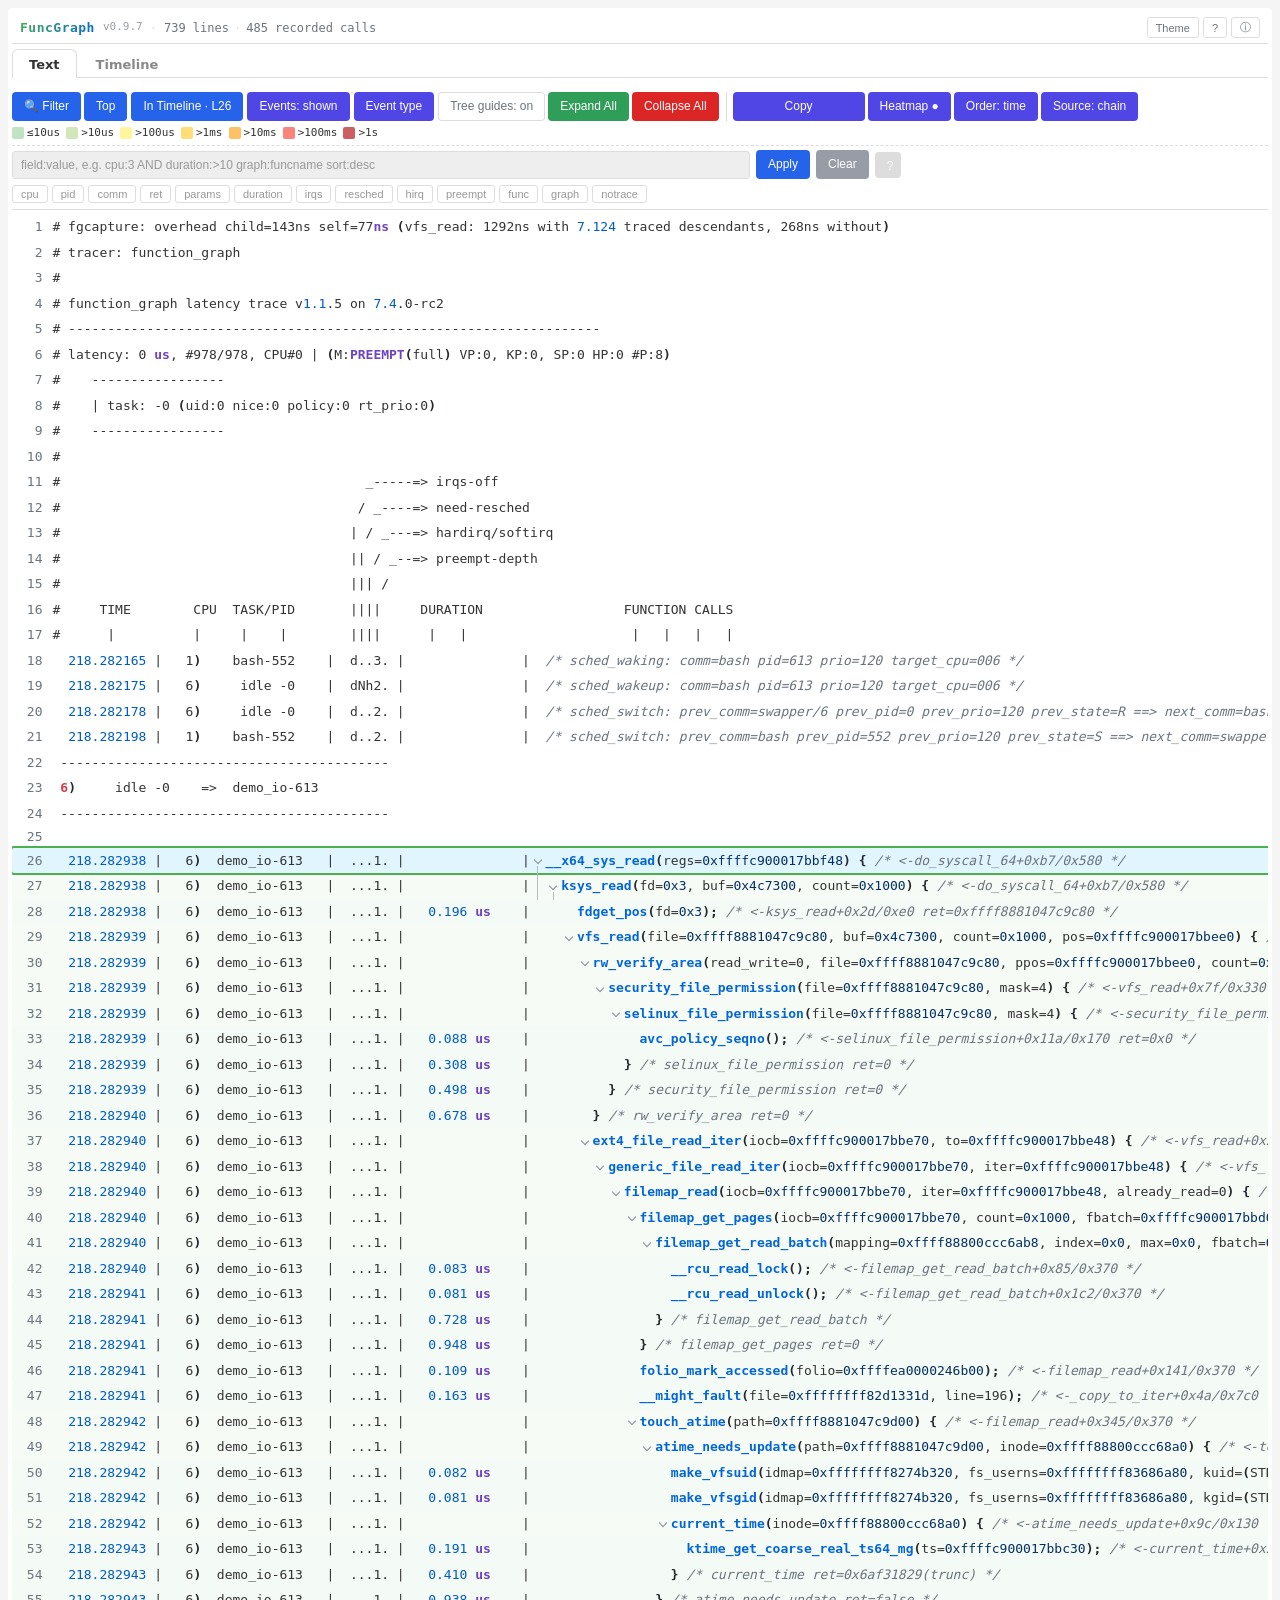
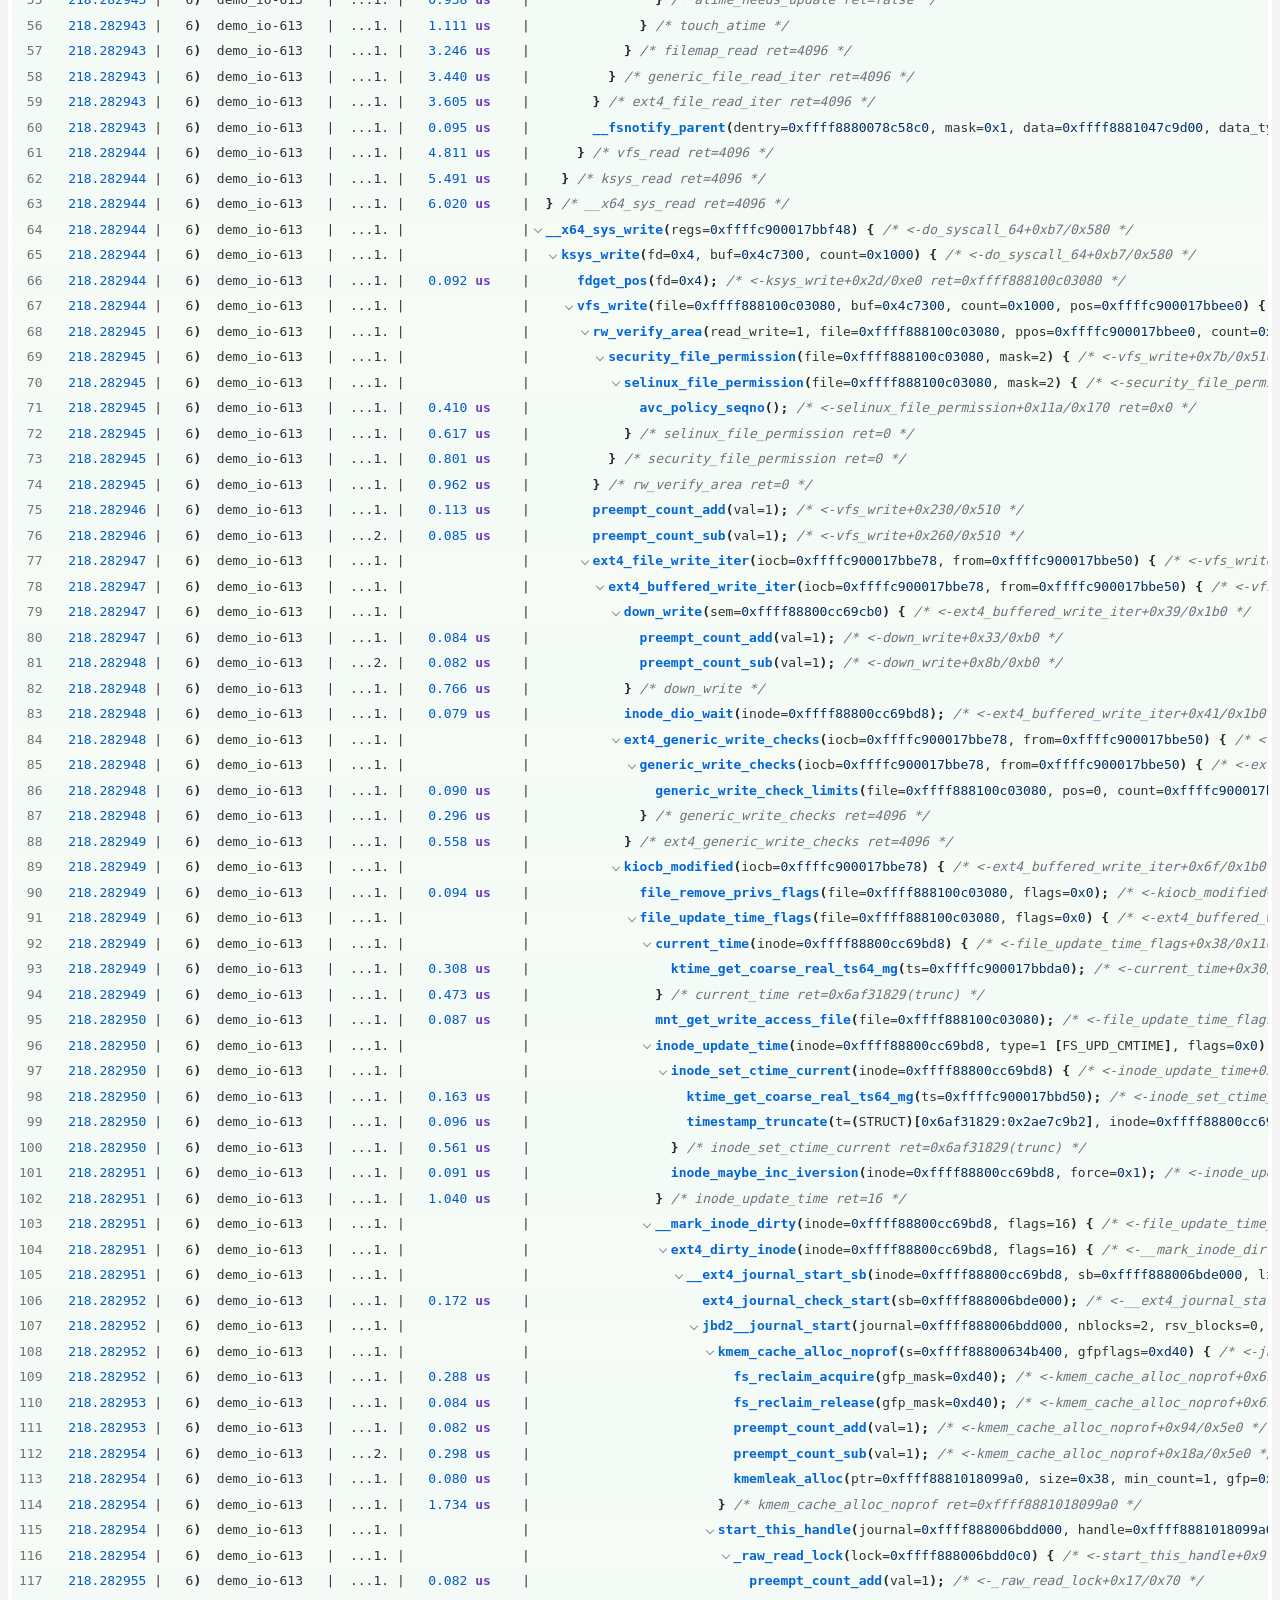
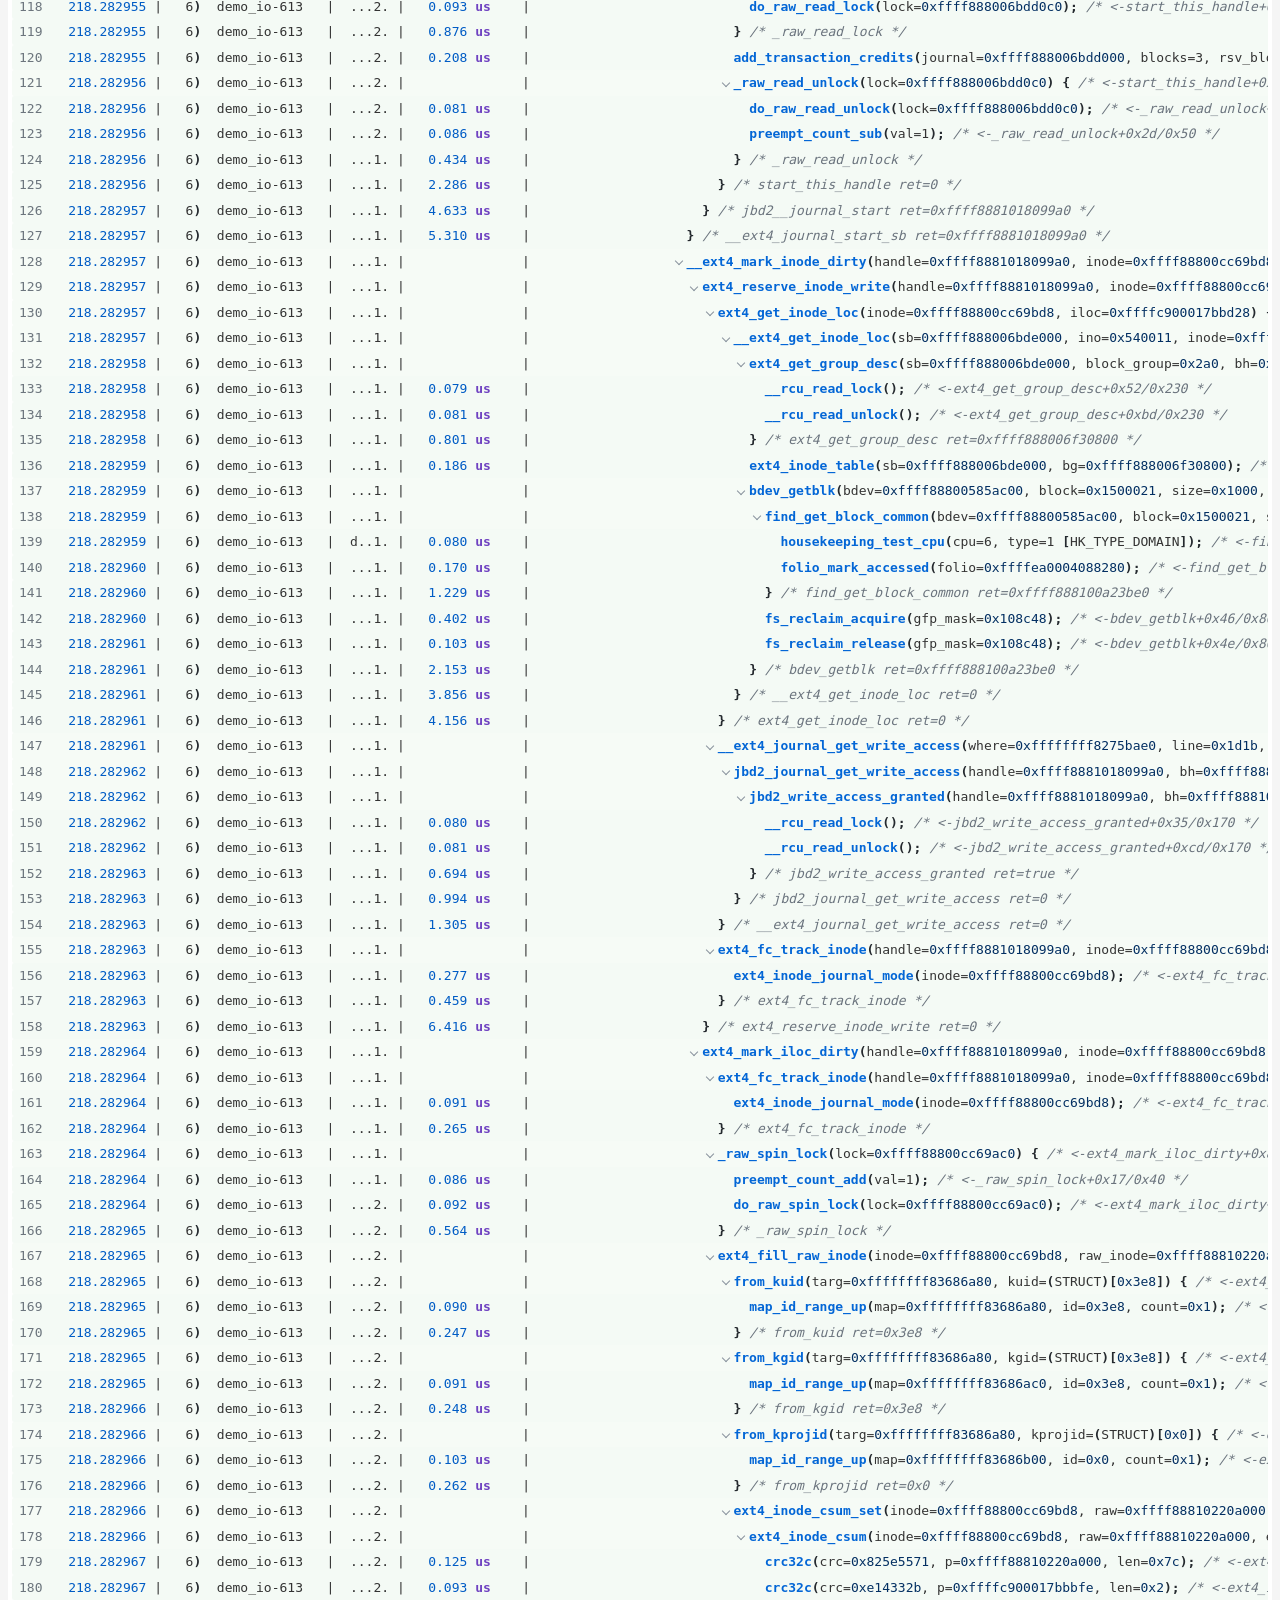
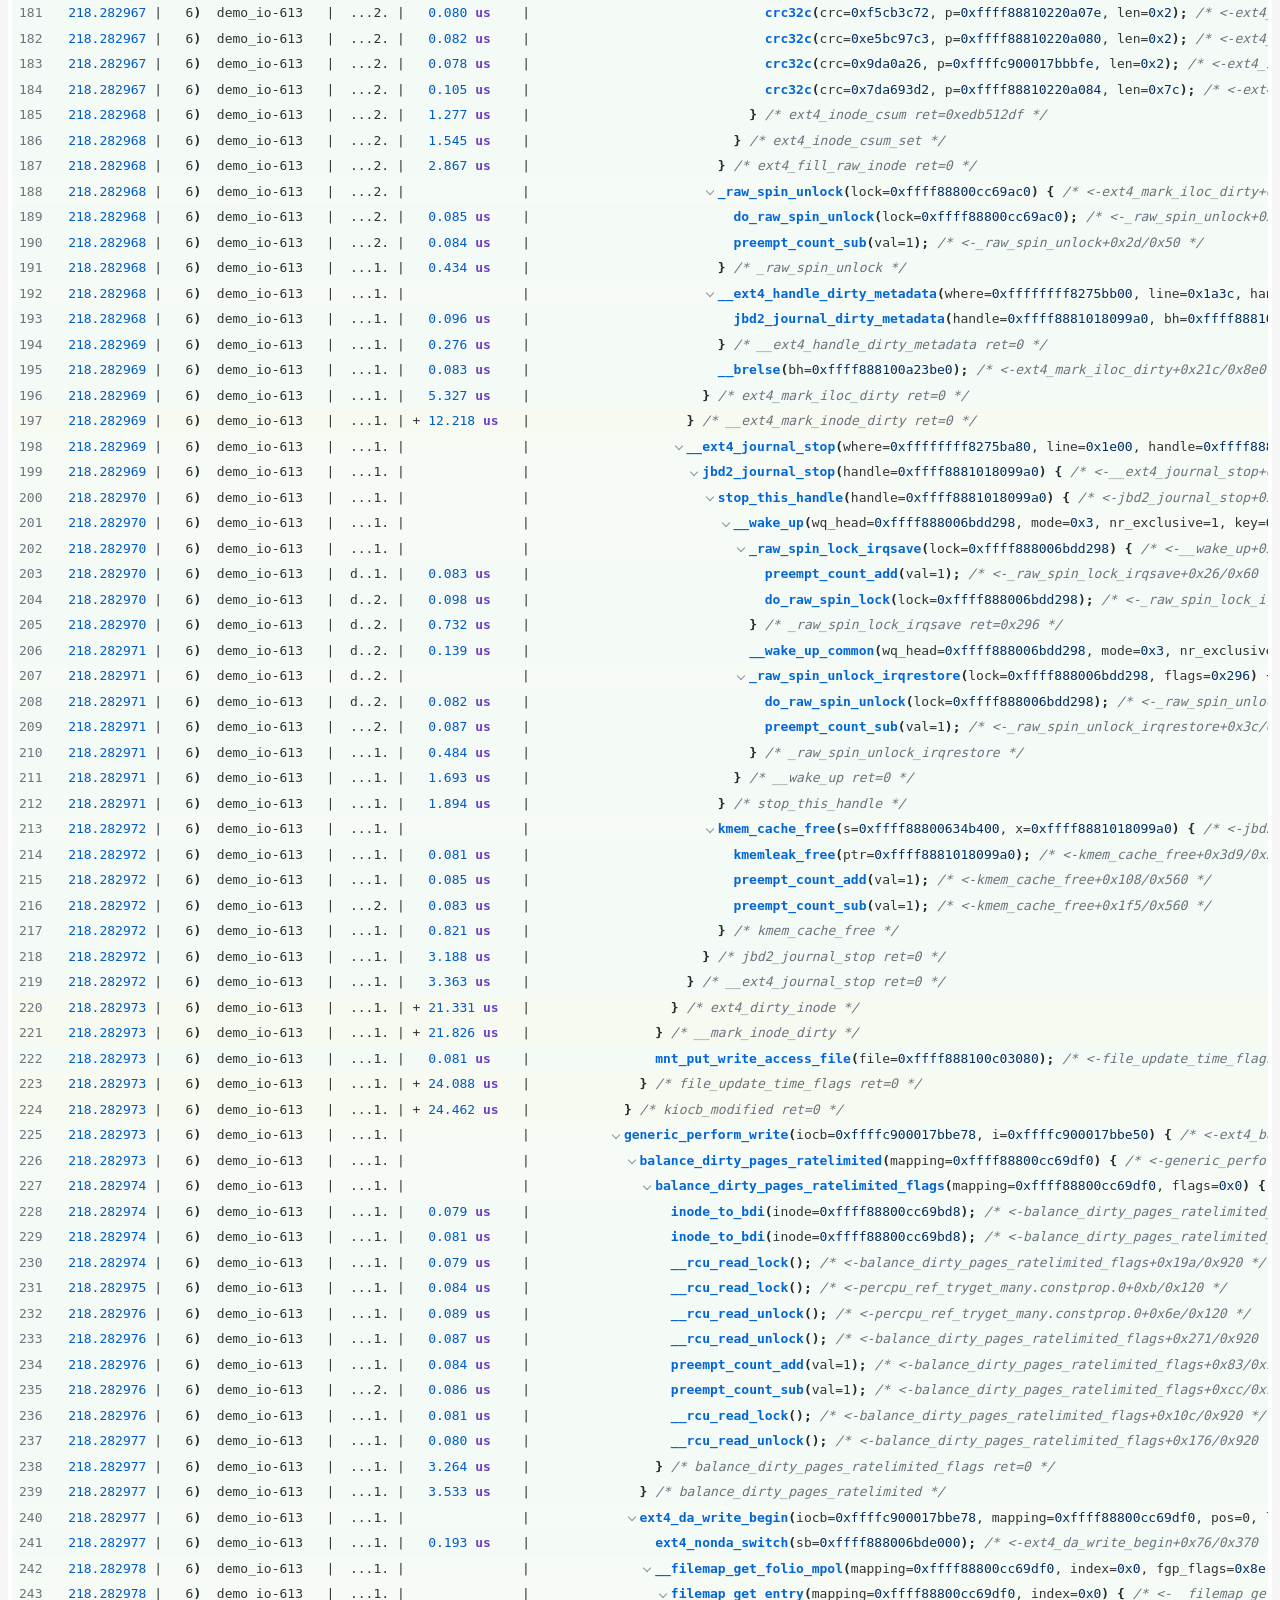
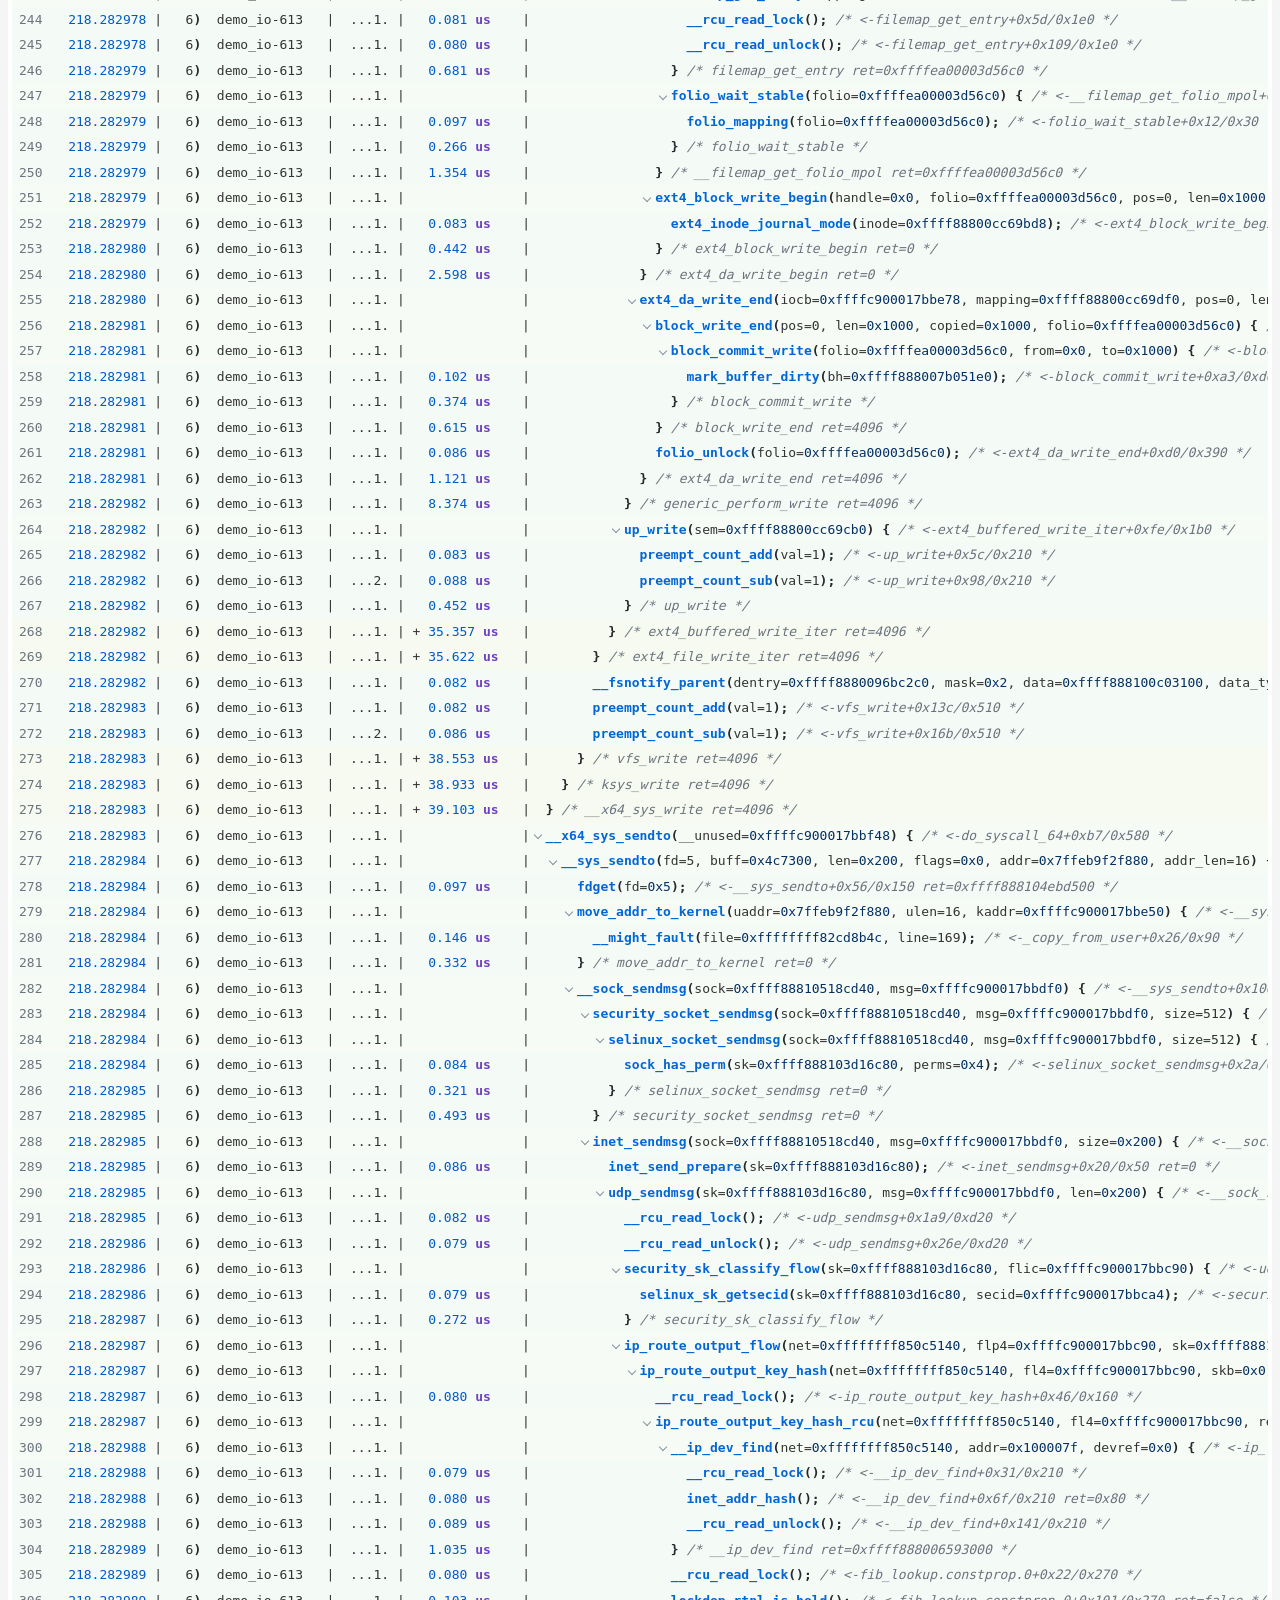
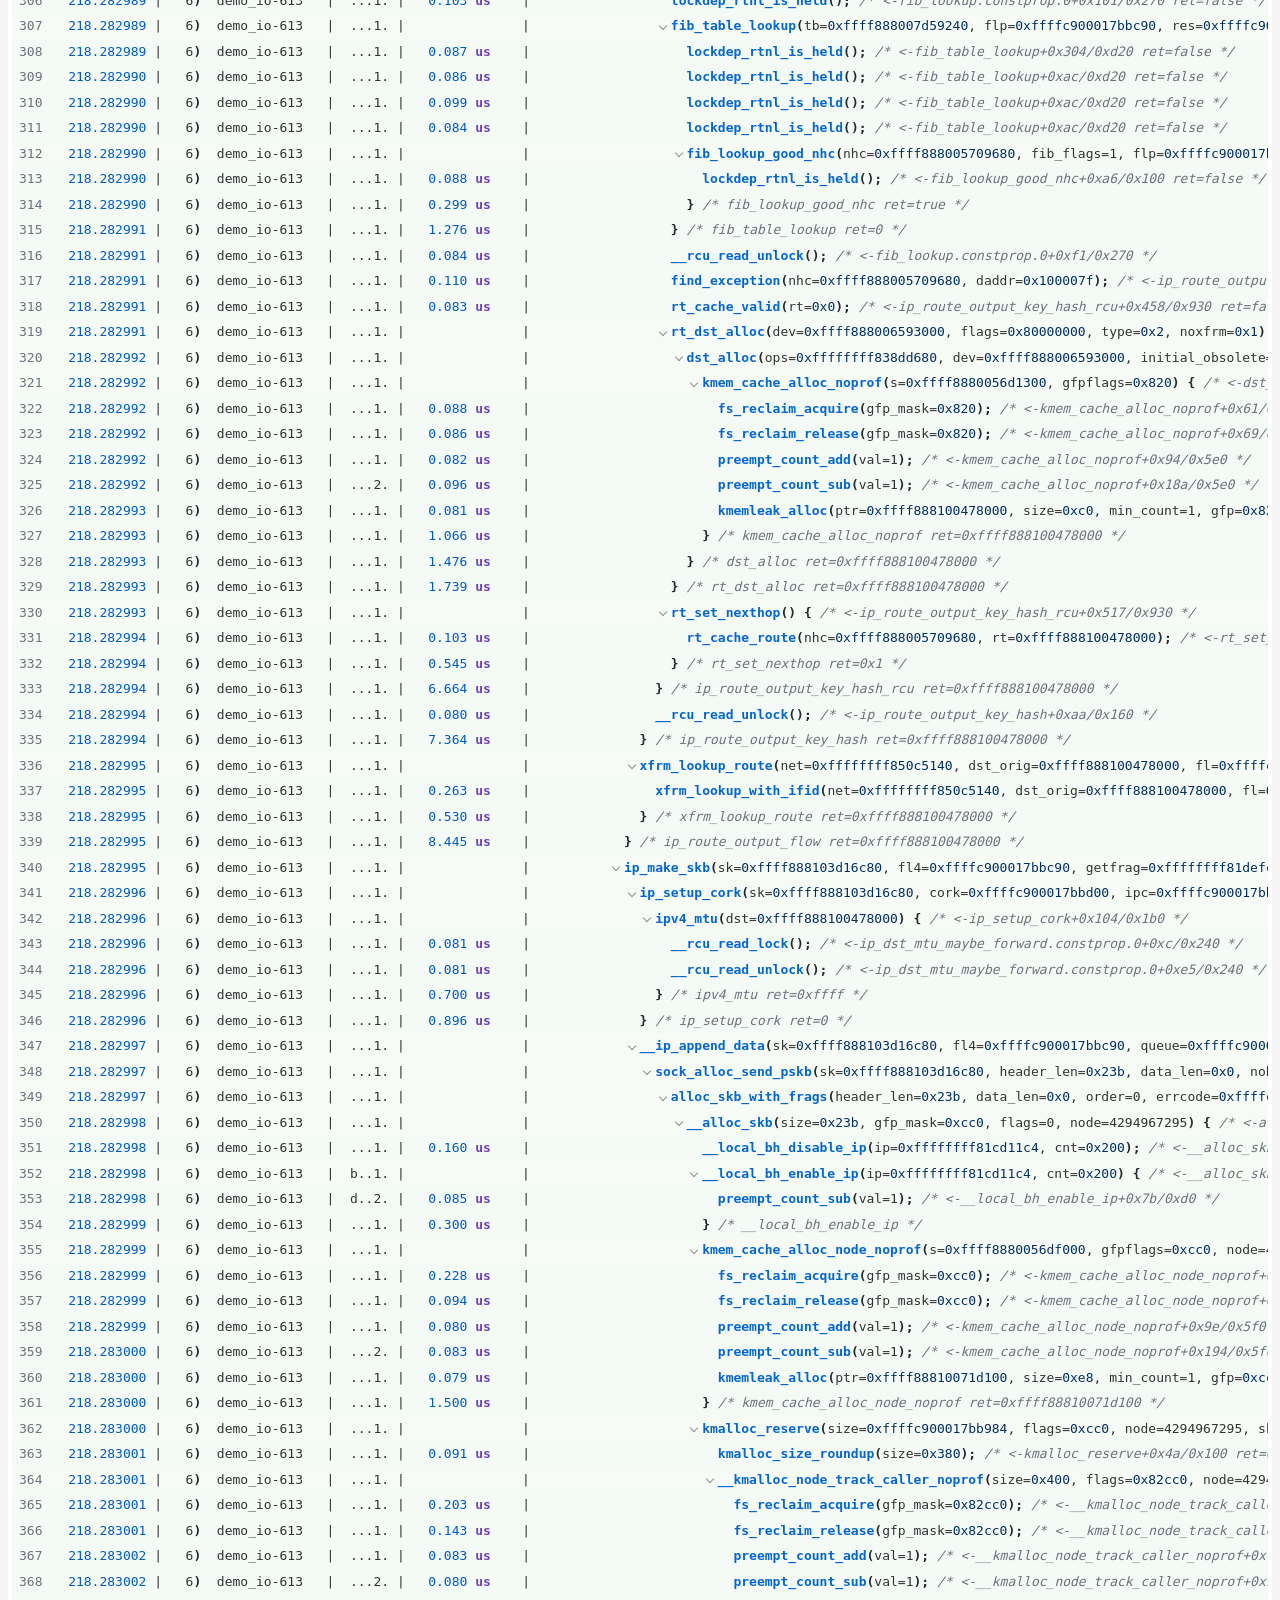
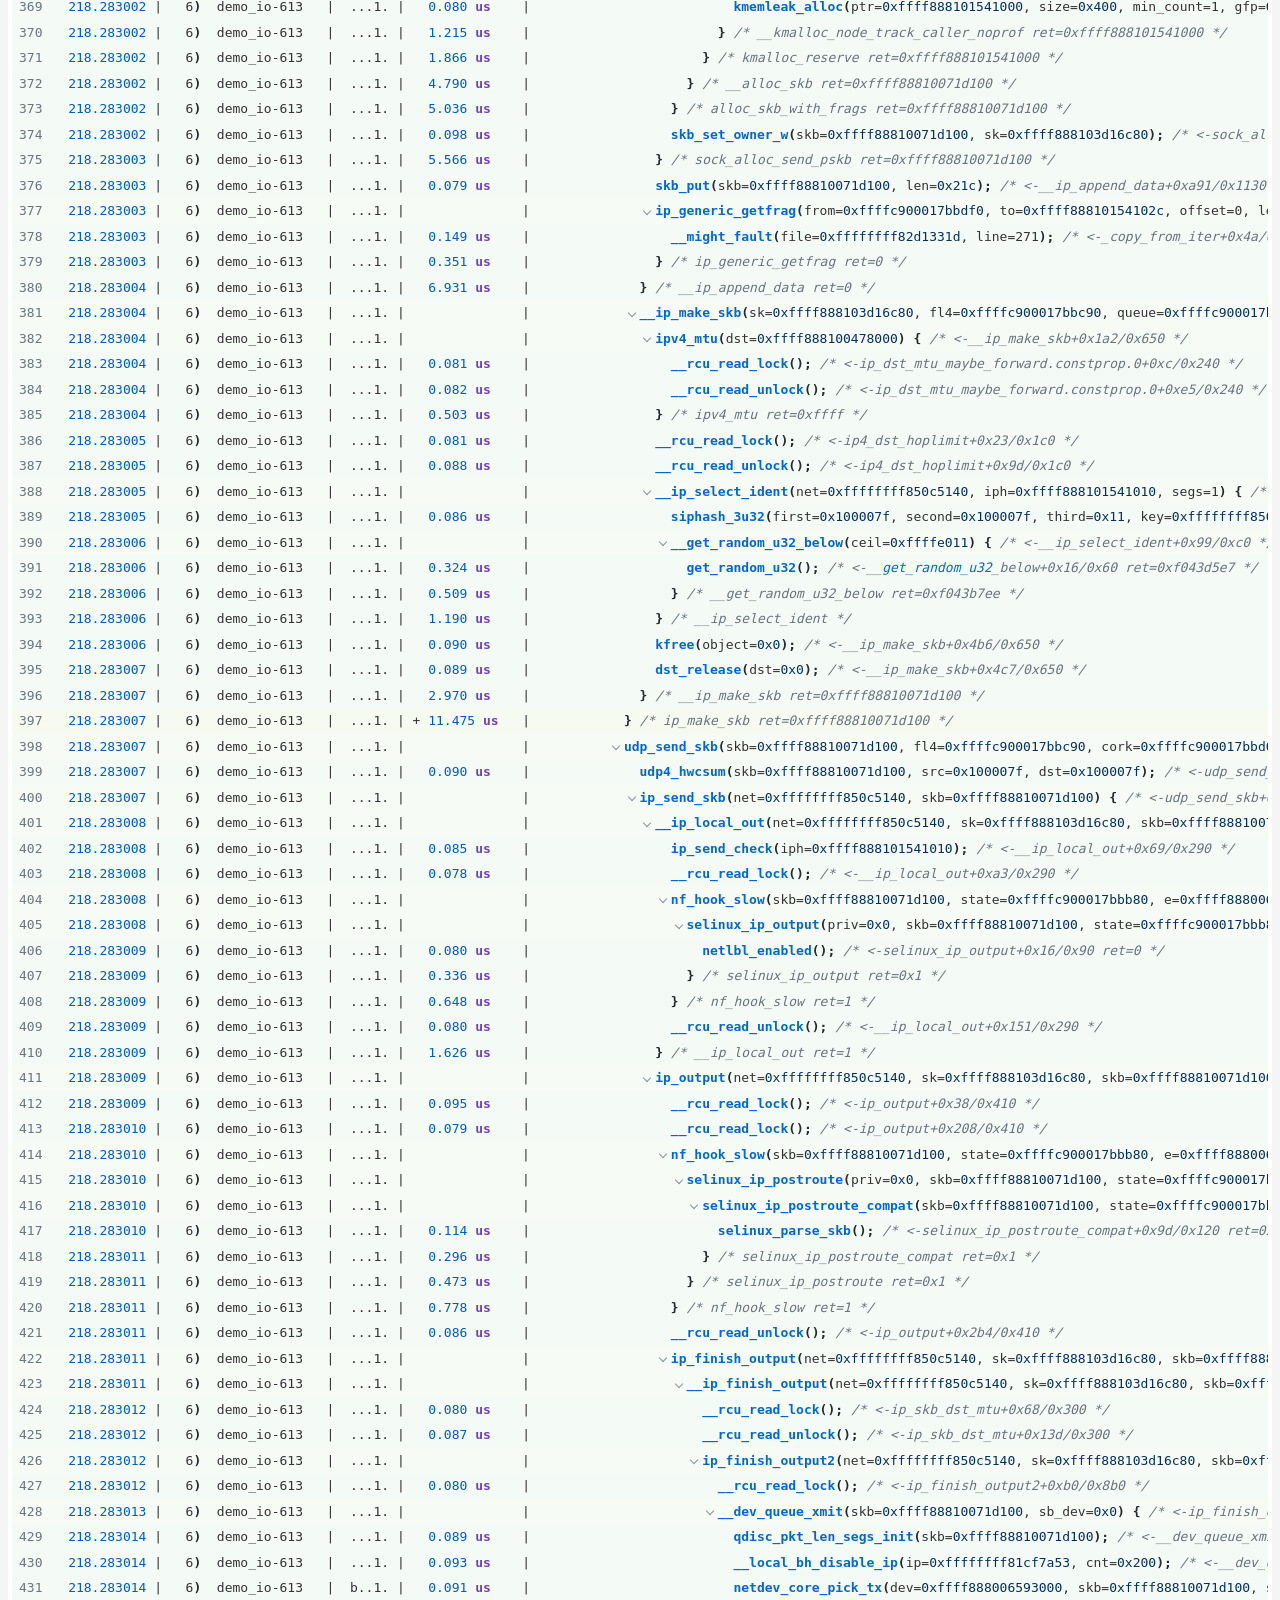
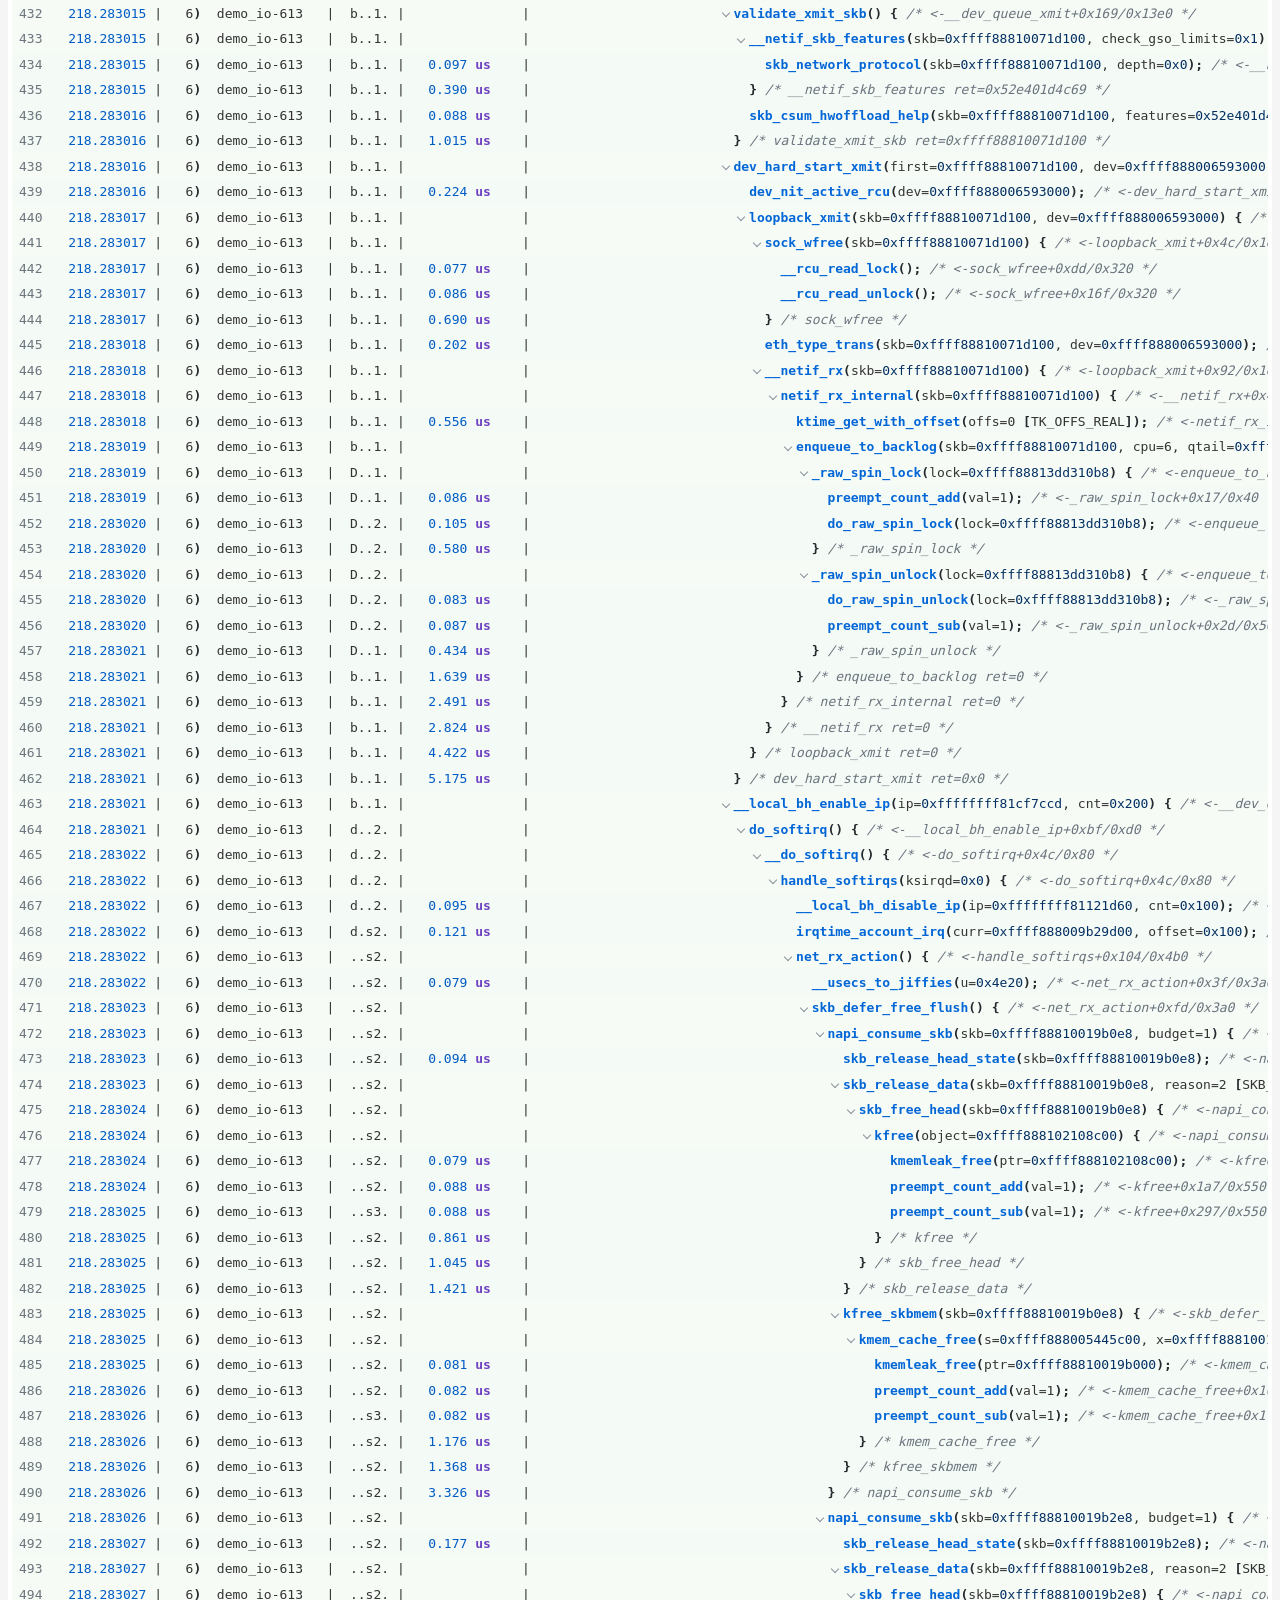
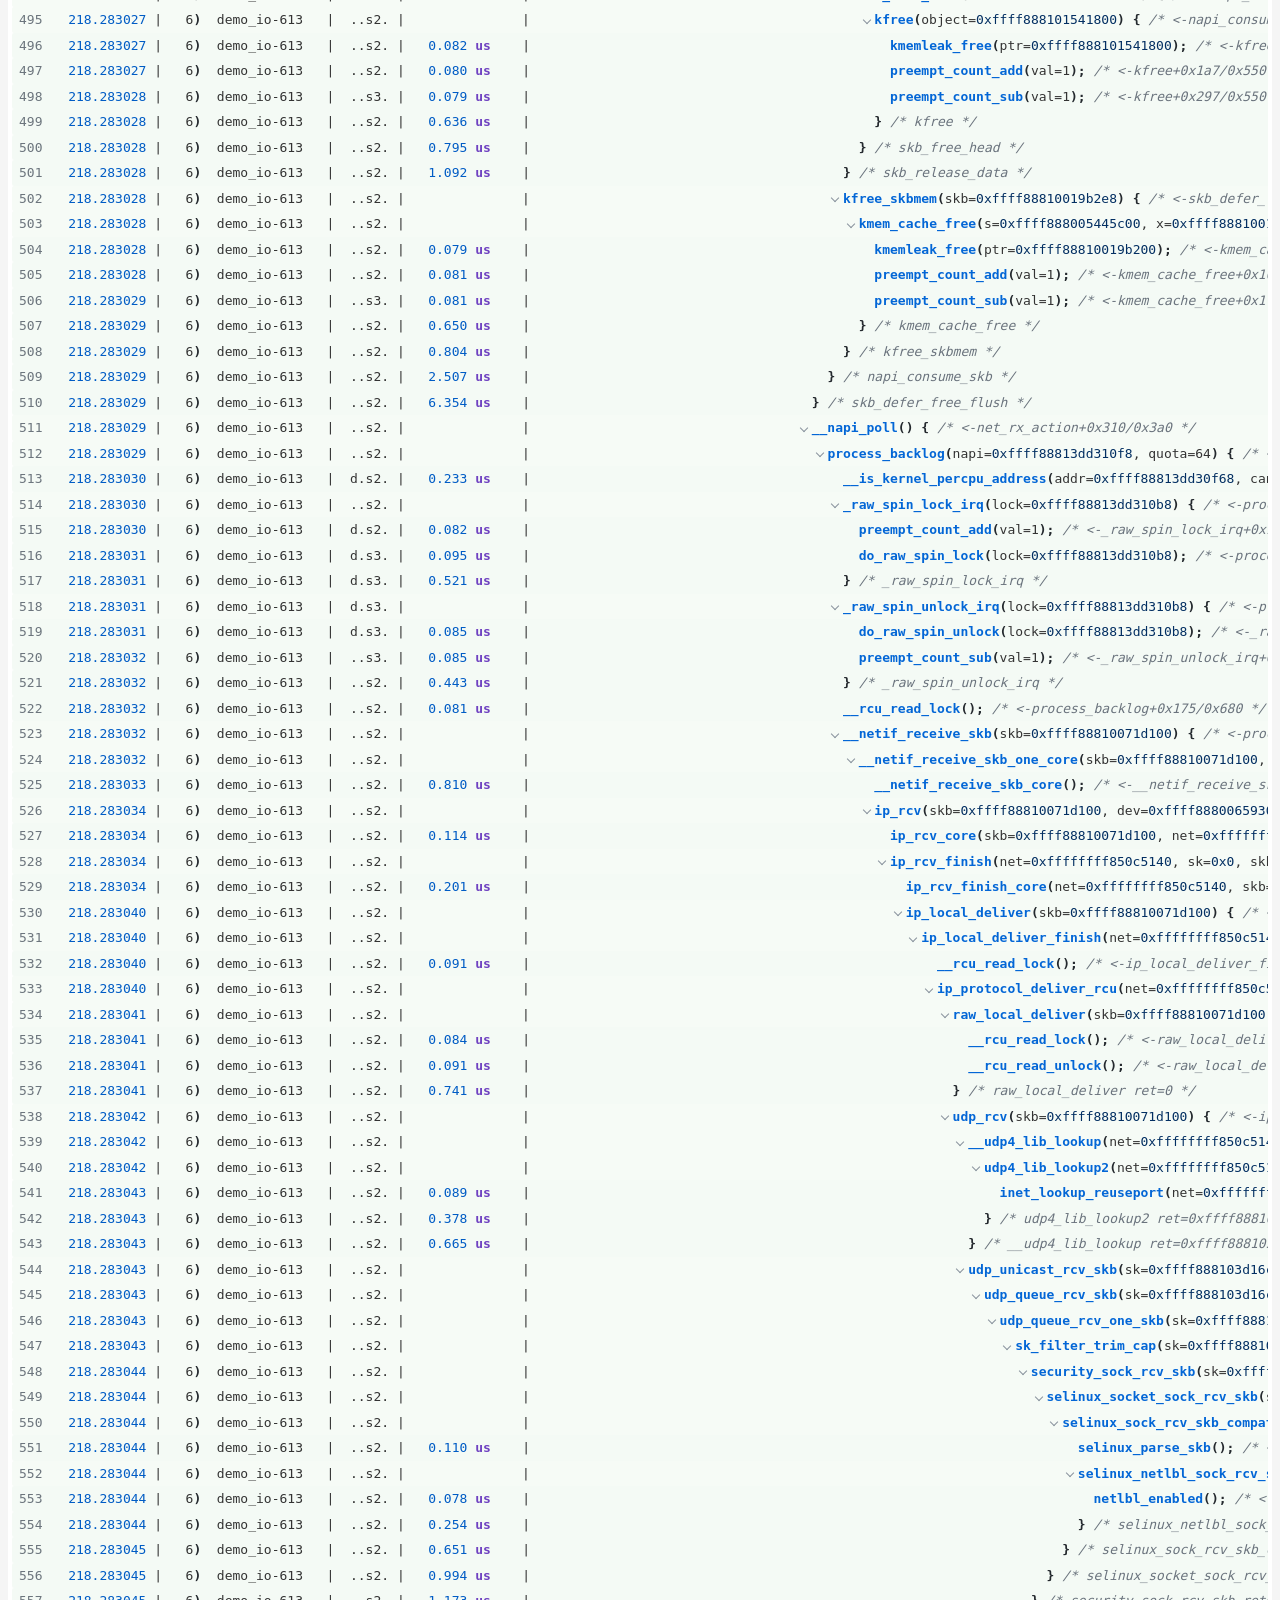
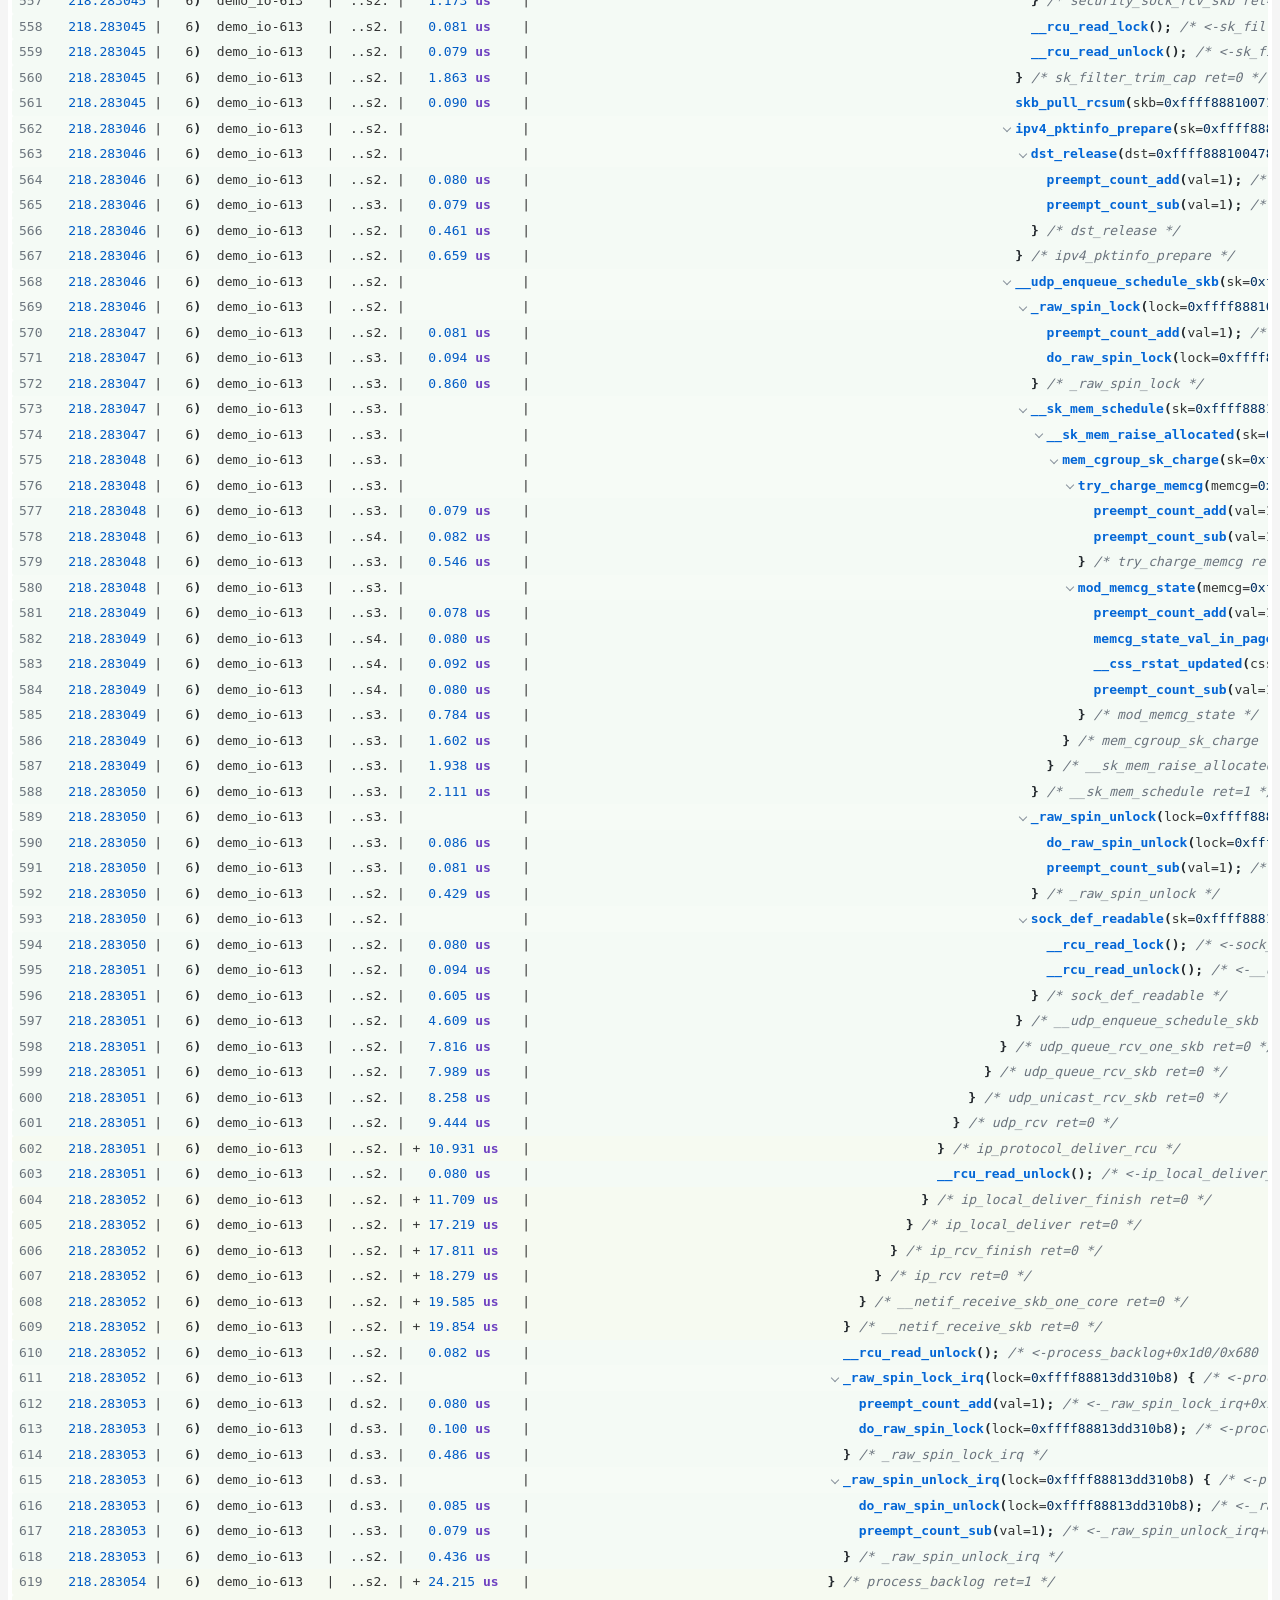
